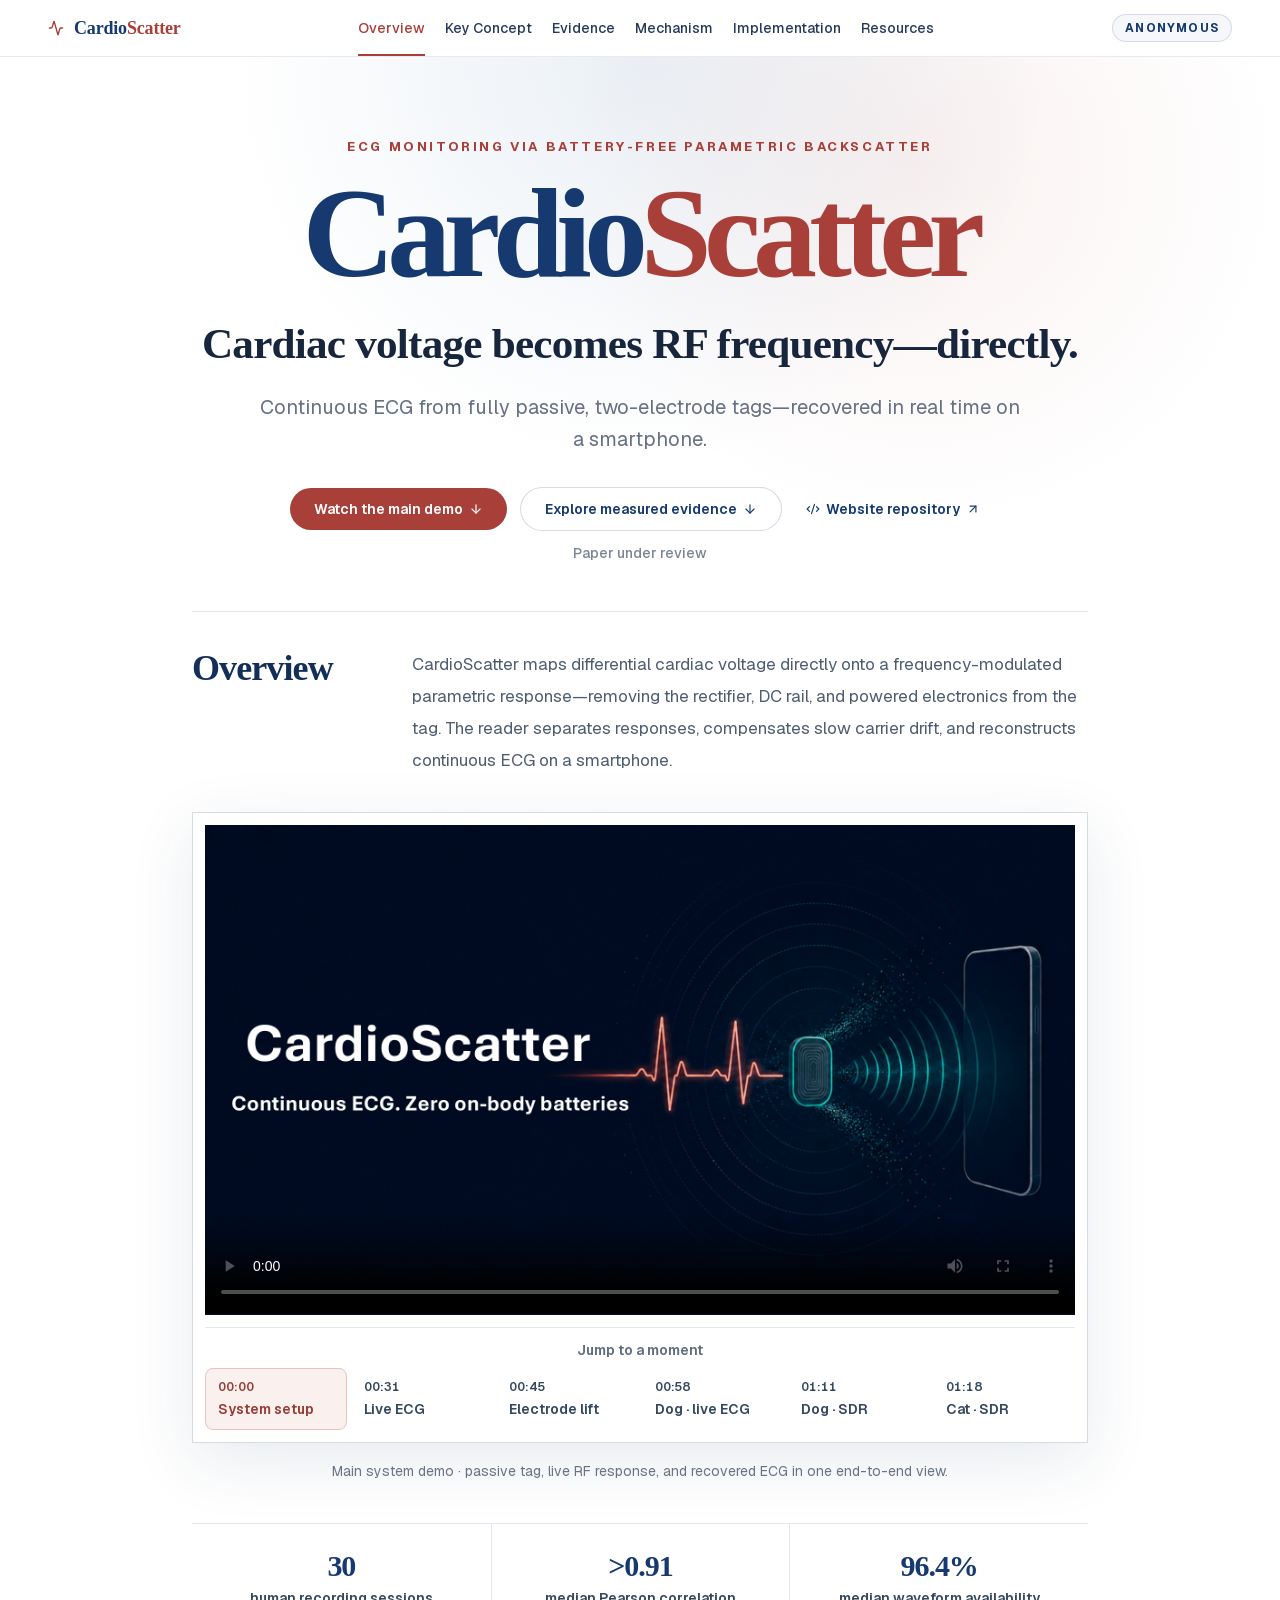
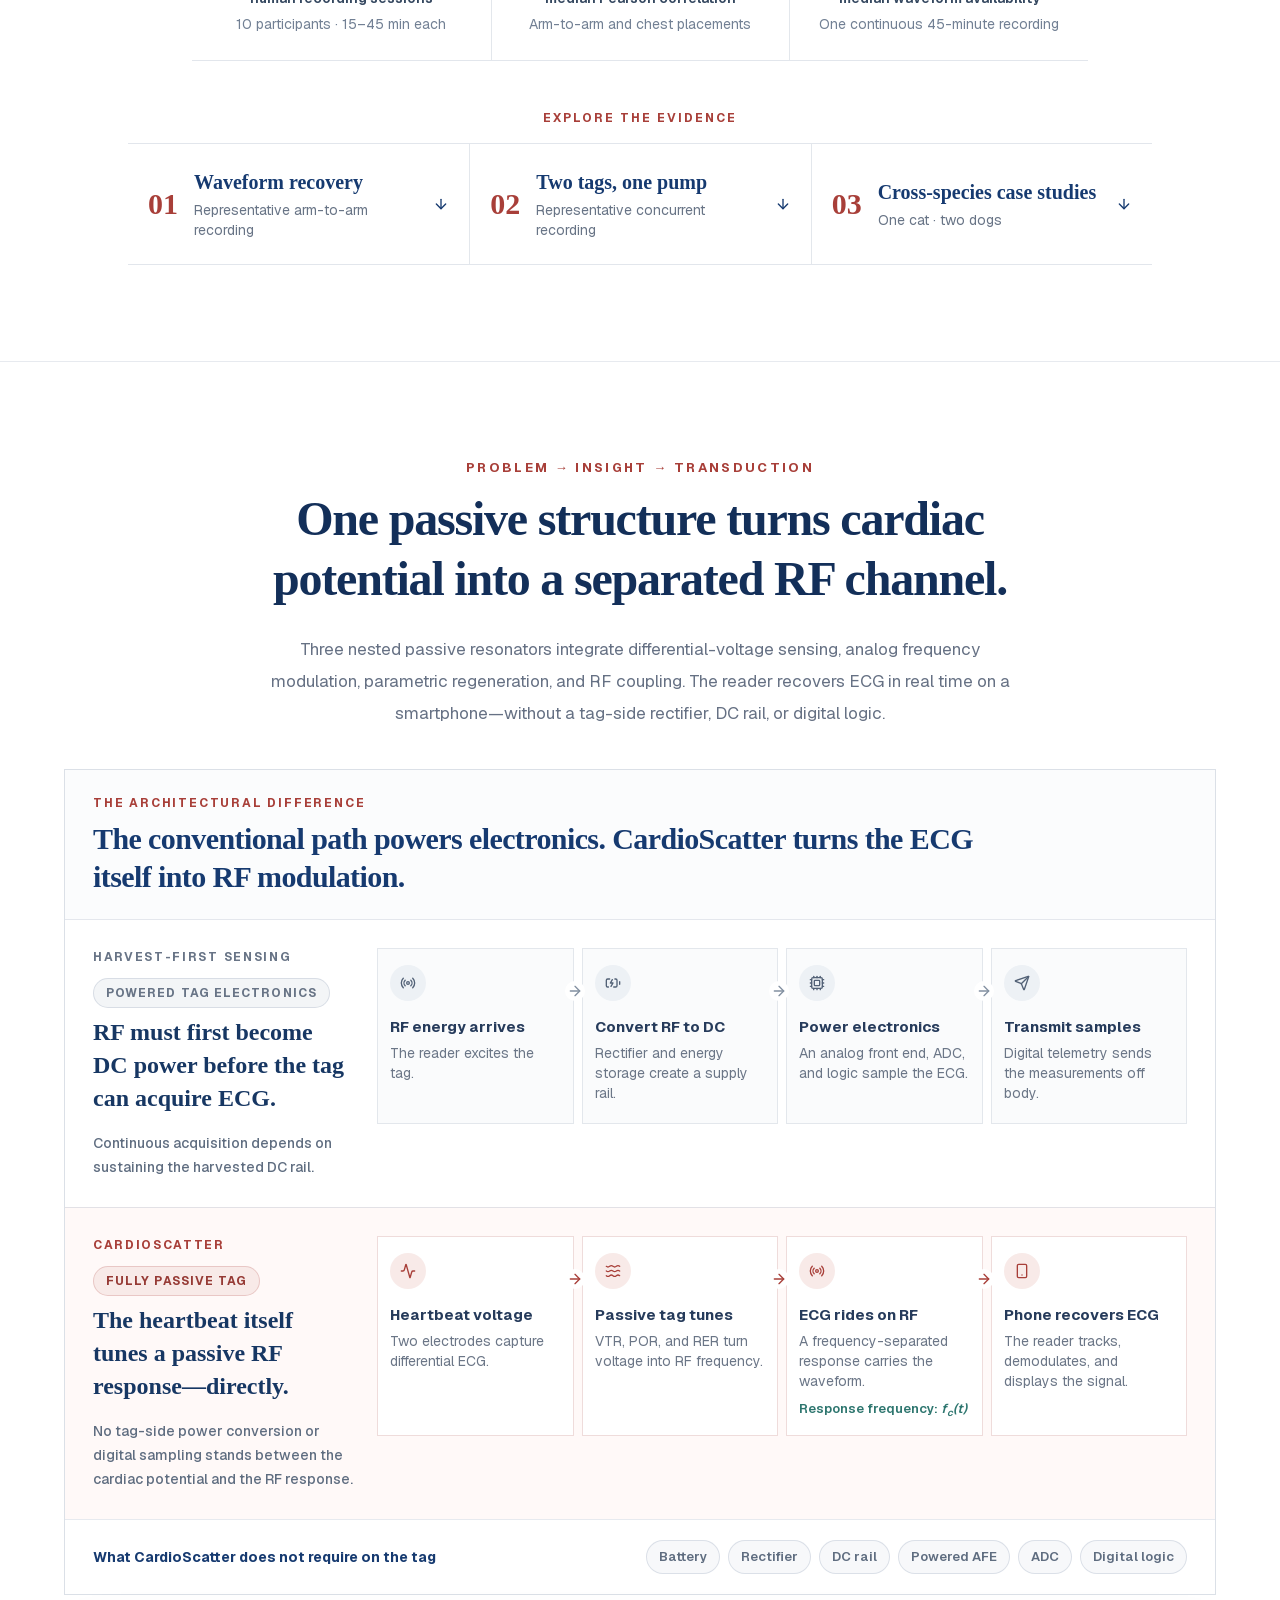
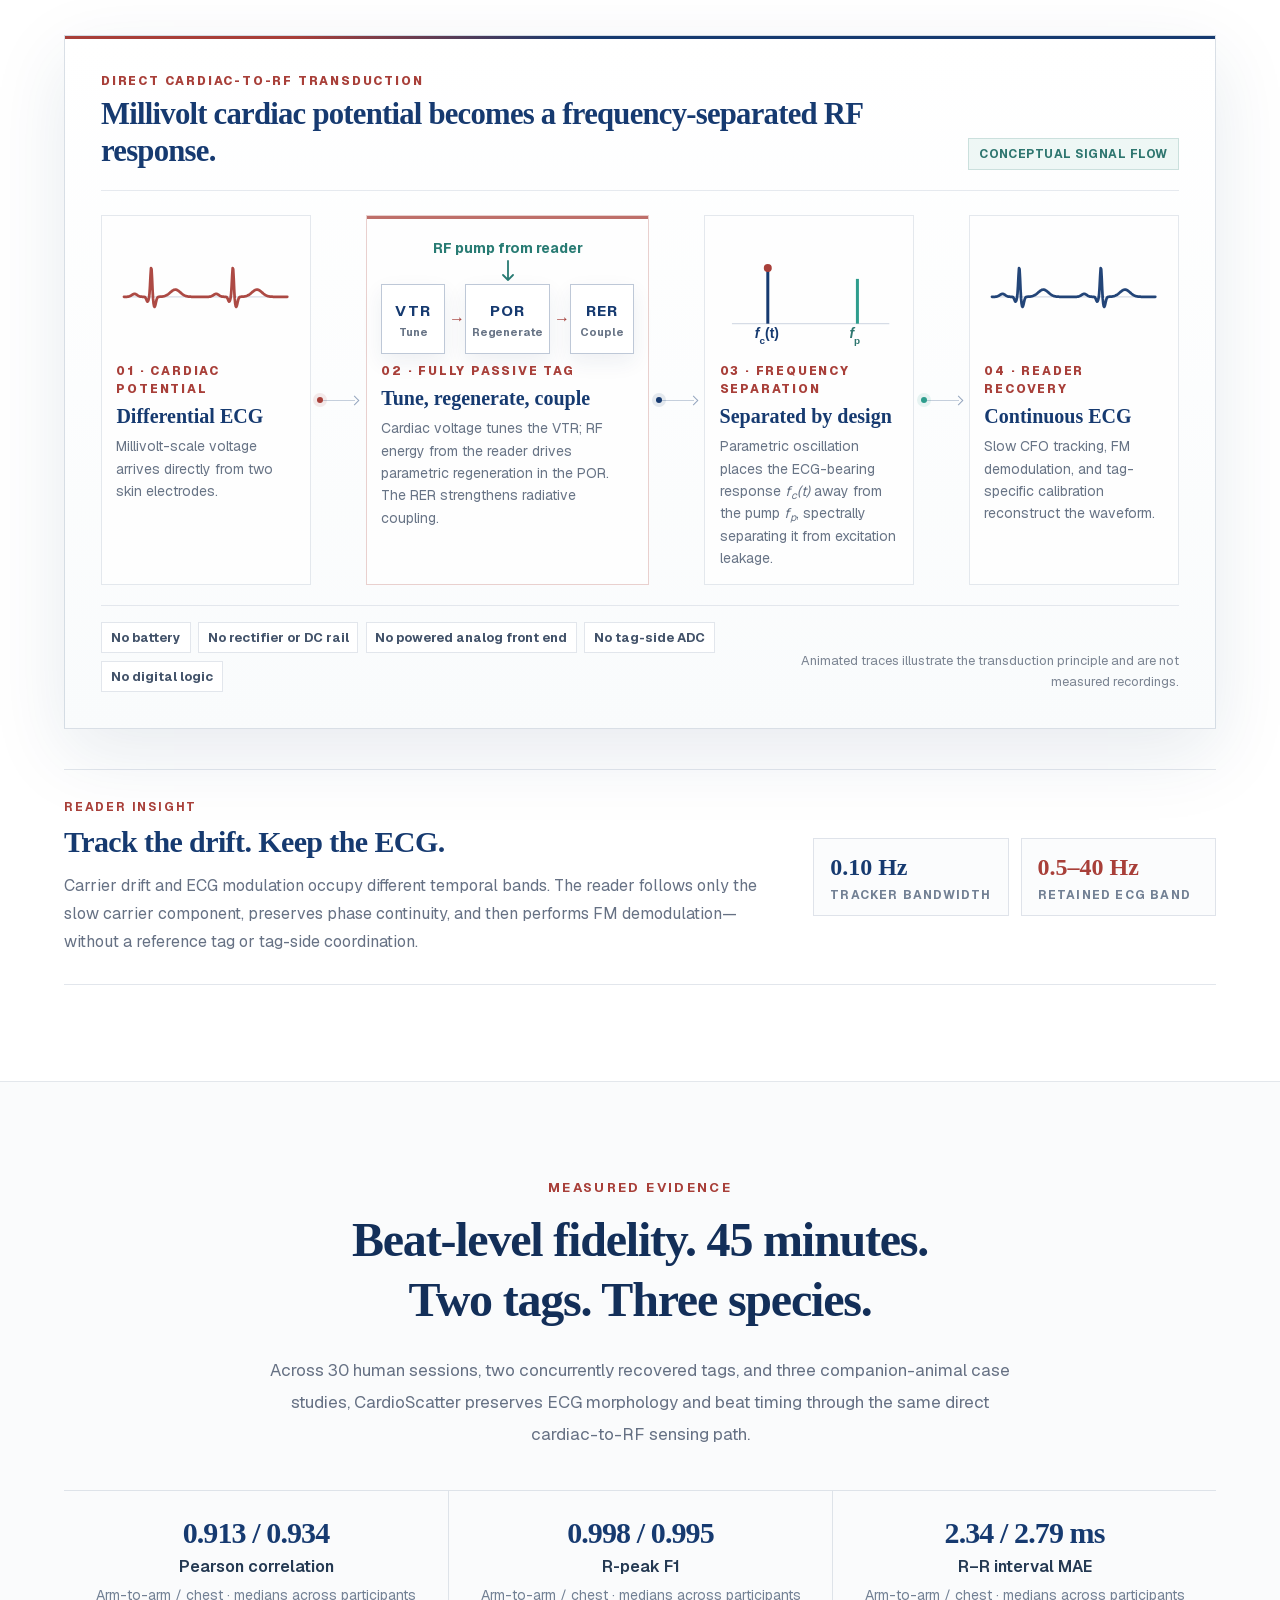
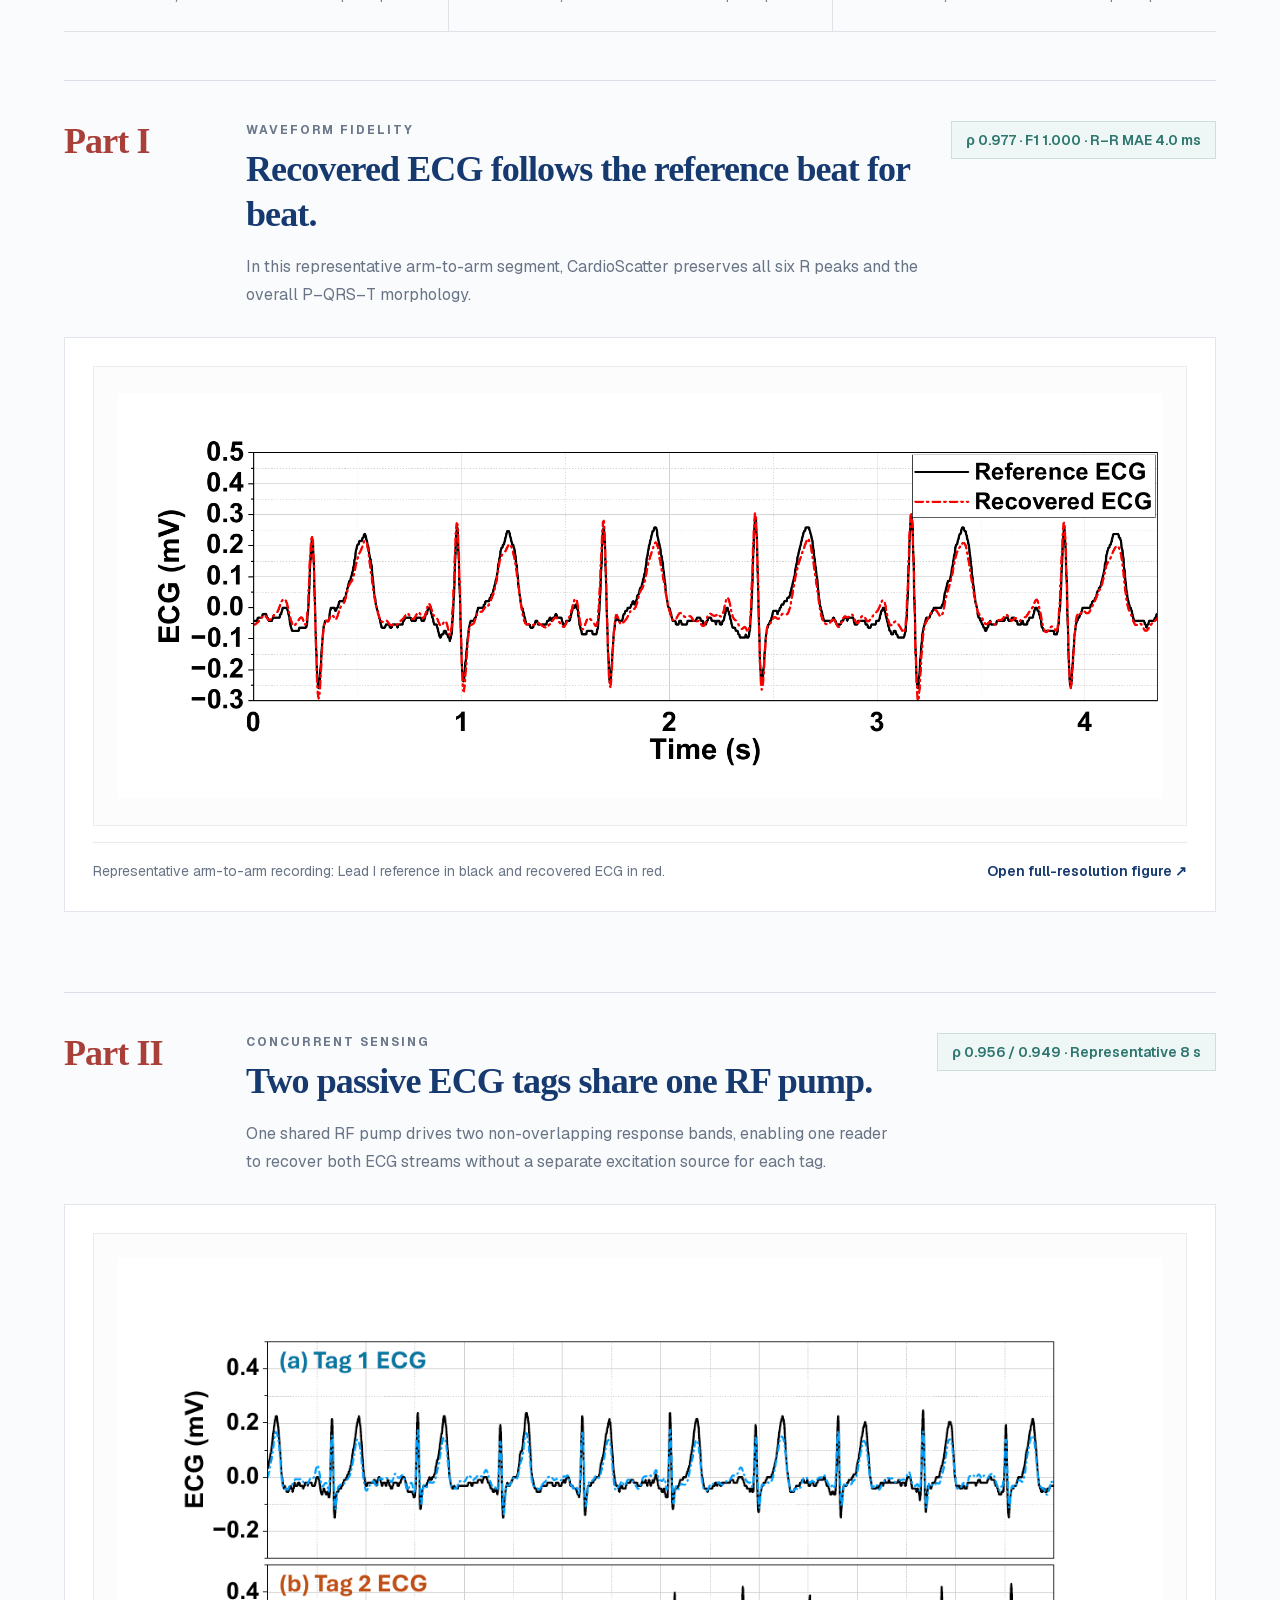
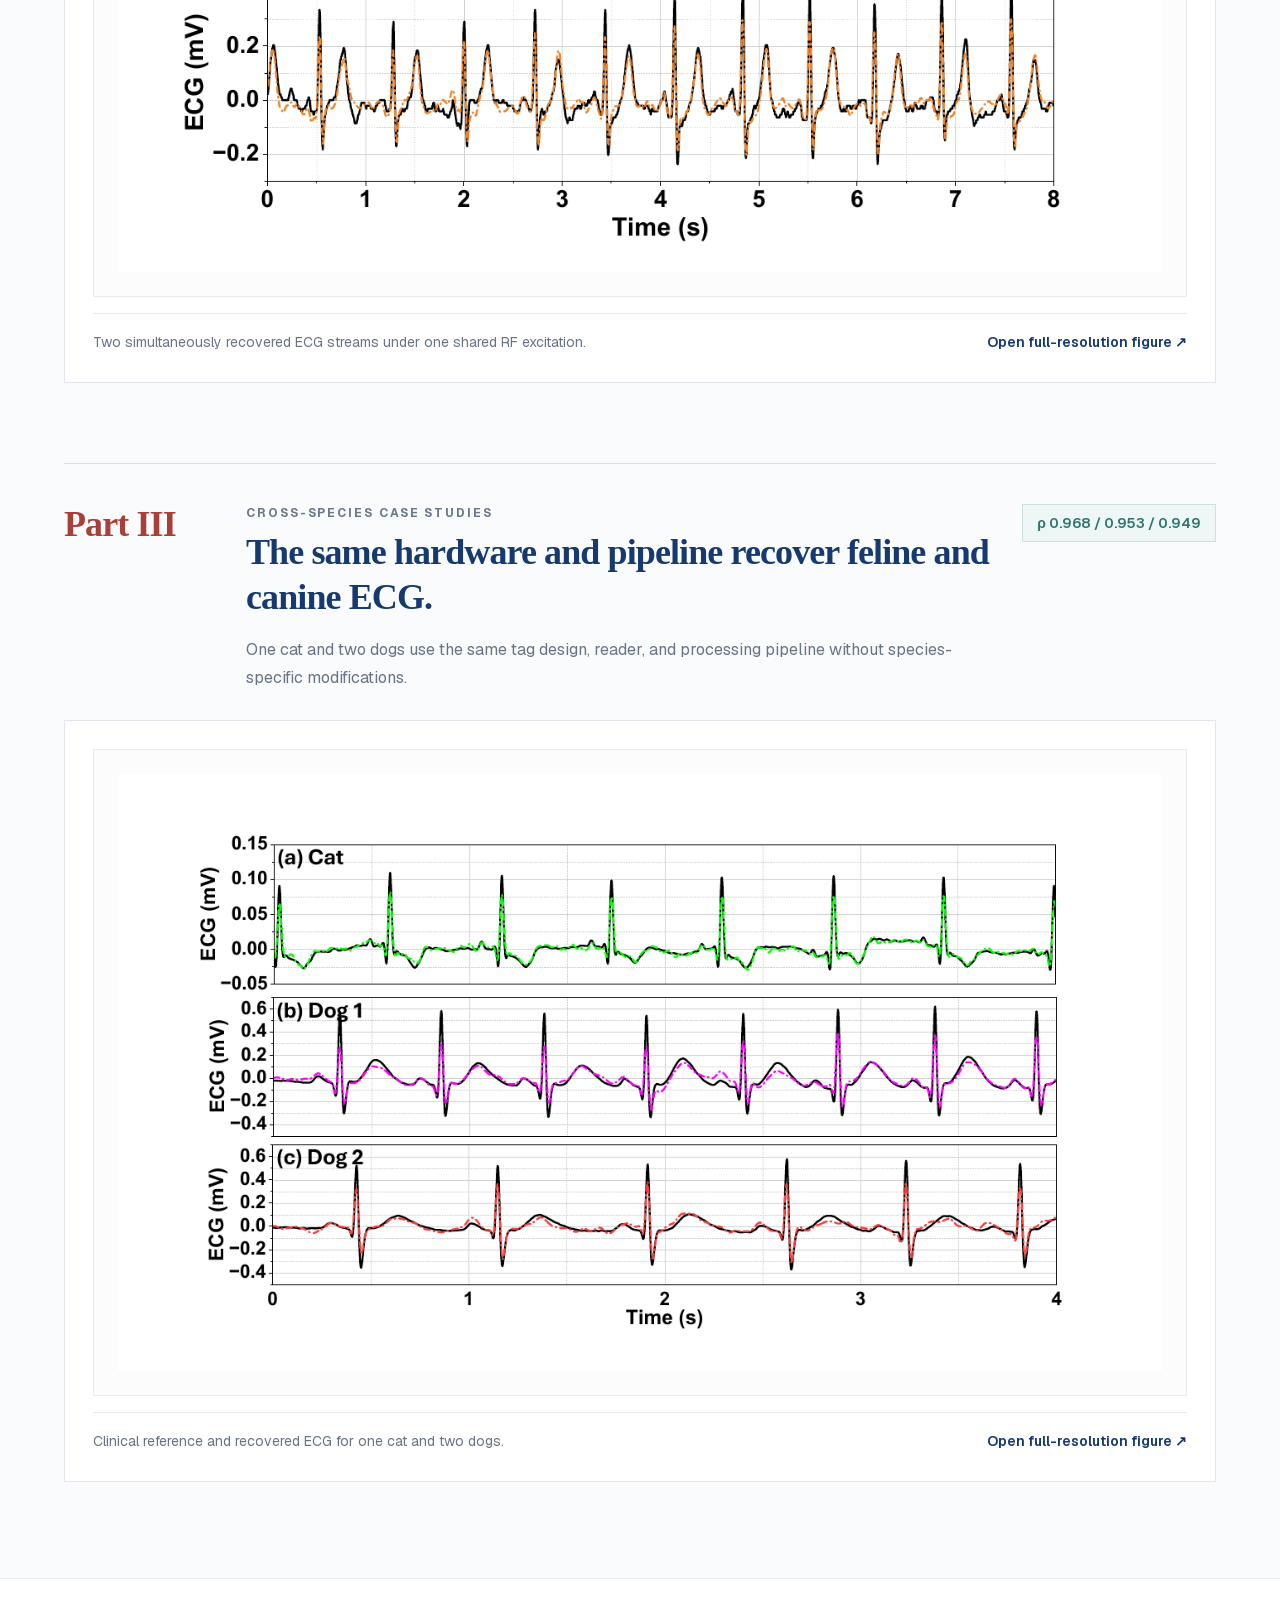
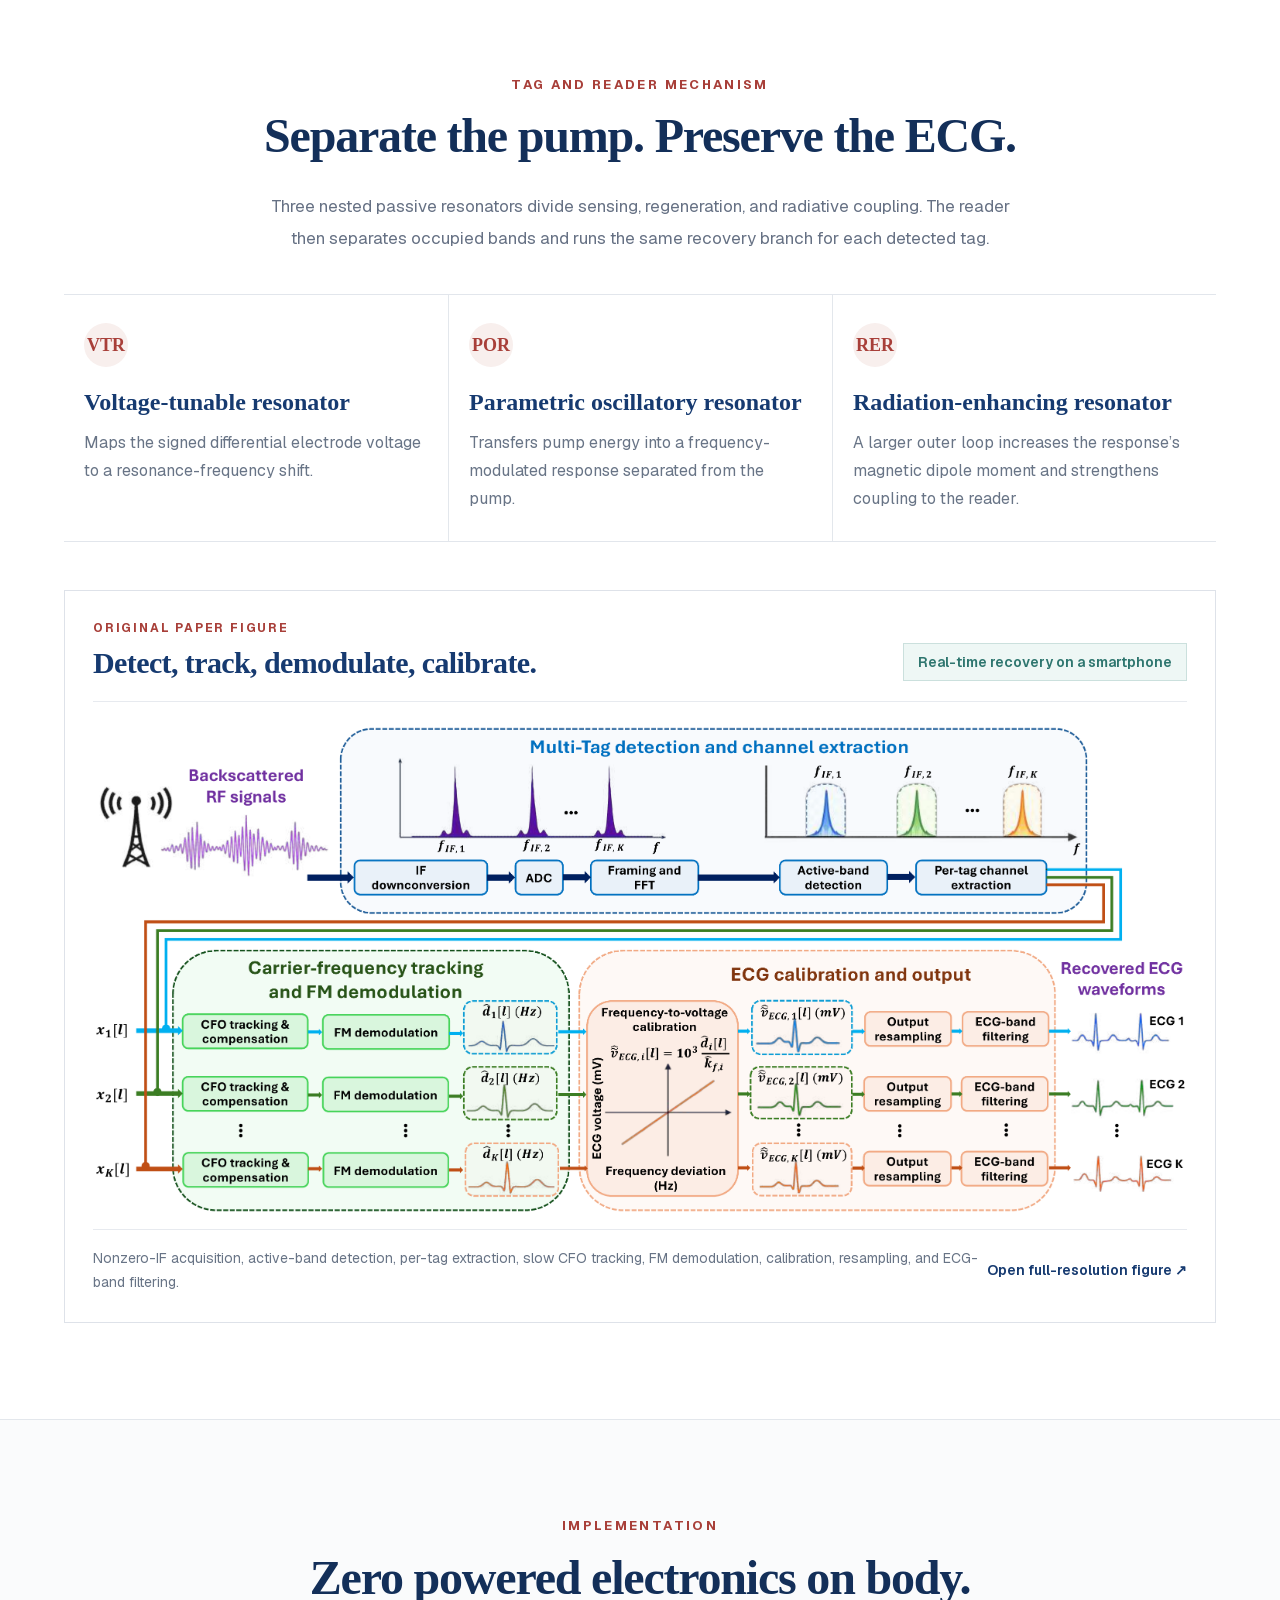
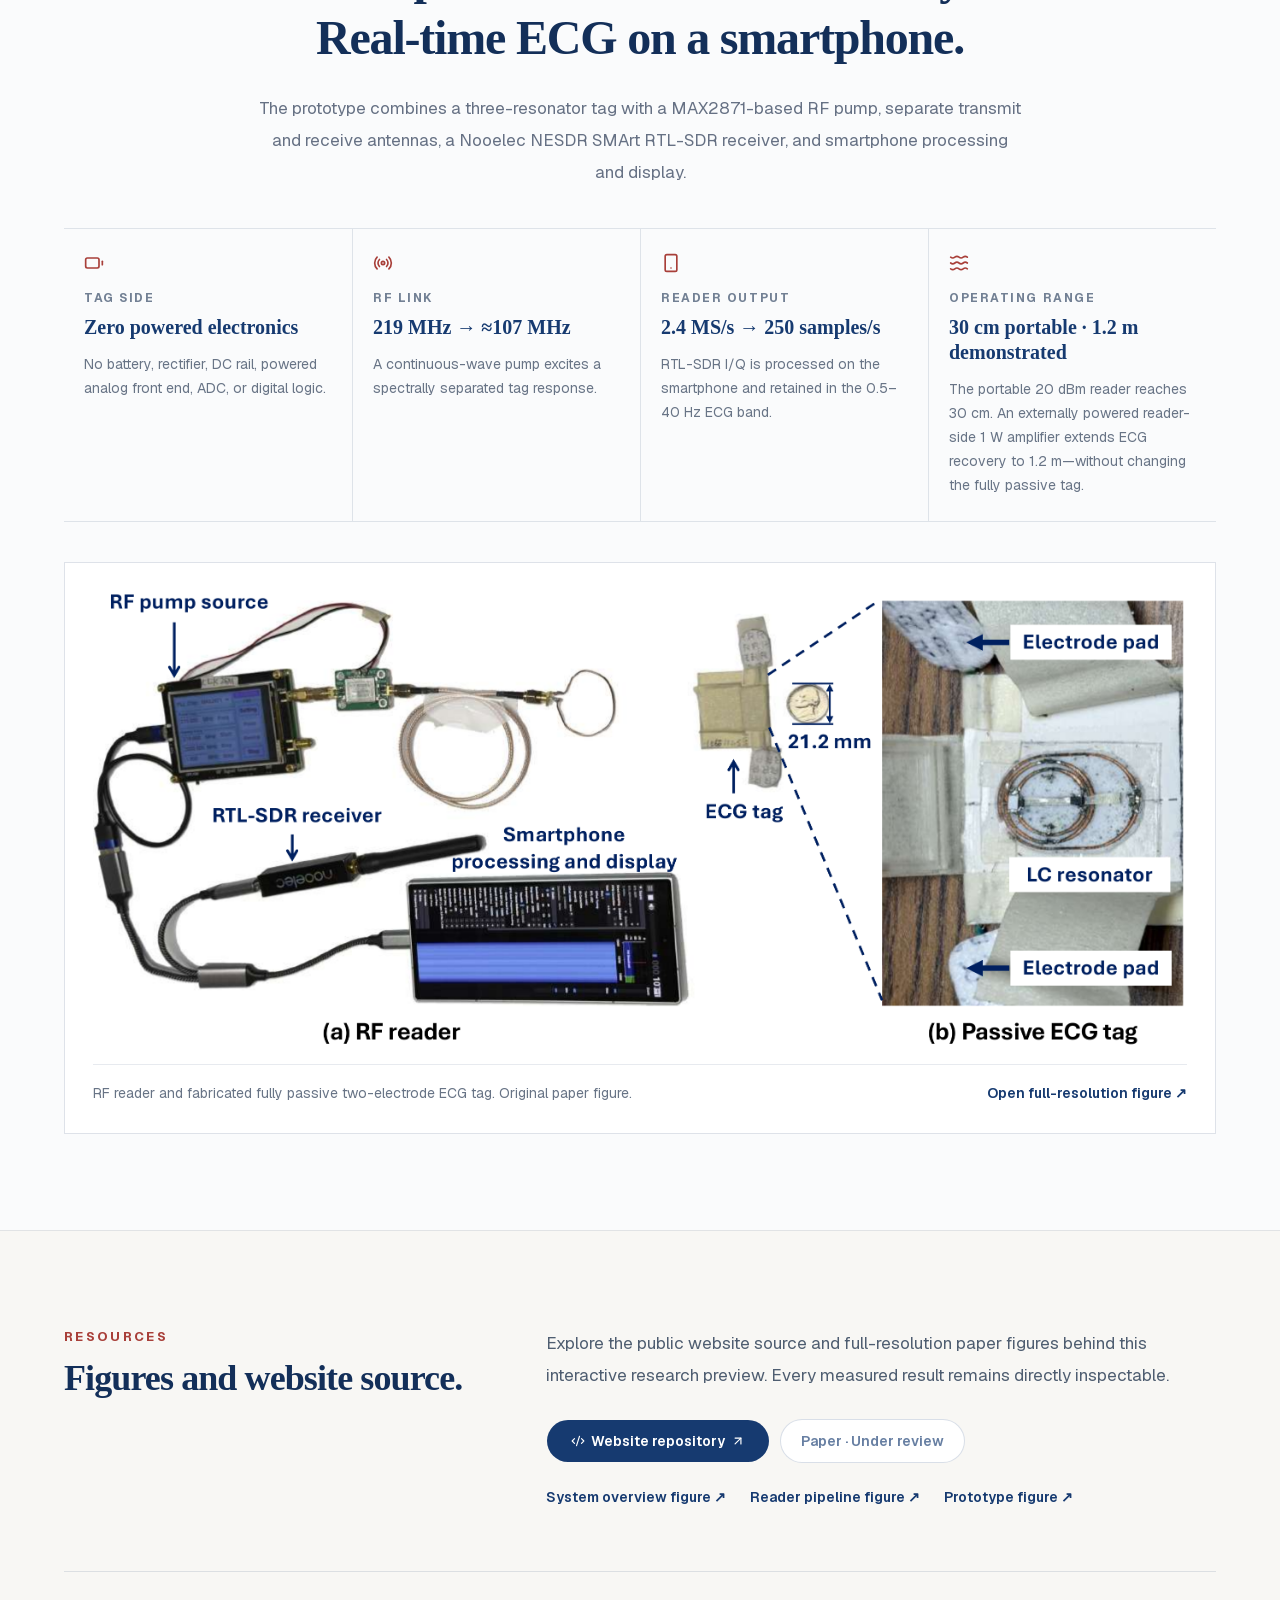
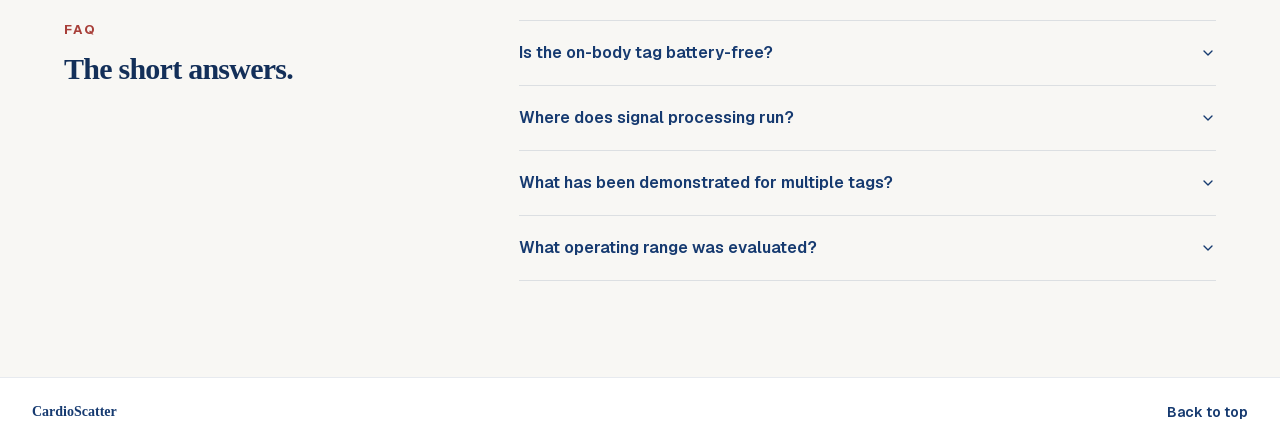
==== index.html @ 57a9aea5 "Publish guided video chapters, hardware labels, and responsive figures" ====
<!DOCTYPE html><html lang="en"><head><meta charSet="utf-8"/><meta name="viewport" content="width=device-width, initial-scale=1"/><link rel="stylesheet" href="/_next/static/css/index.Fcm1jUuG.css" data-rsc-css-href="/_next/static/css/index.Fcm1jUuG.css" data-precedence="vite-rsc/importer-resources"/><link rel="modulepreload" fetchPriority="low" href="/_next/static/chunks/index-BFndVPuG.js"/><script src="/_next/static/chunks/rolldown-runtime-C60lm6uB.js" type="module" async=""></script><script src="/_next/static/chunks/framework-D_rUT4EX.js" type="module" async=""></script><link rel="modulepreload" href="/_next/static/chunks/layout-segment-context-B47HHGy4.js" crossorigin=""/><link rel="modulepreload" href="/_next/static/chunks/reveal-controller-CbLMKgx3.js" crossorigin=""/><link rel="modulepreload" href="/_next/static/chunks/site-header-Bm7N2NRu.js" crossorigin=""/><link rel="modulepreload" href="/_next/static/chunks/Icon-BOYp-35j.js" crossorigin=""/><link rel="modulepreload" href="/_next/static/chunks/video-showcase-wB8n8_p6.js" crossorigin=""/><link rel="modulepreload" href="/_next/static/chunks/ecg-signal-CpsBtuxL.js" crossorigin=""/><link rel="modulepreload" href="/_next/static/chunks/image-D9j0FWKd.js" crossorigin=""/><title>CardioScatter — Battery-Free Continuous ECG</title><meta name="description" content="CardioScatter turns differential cardiac voltage directly into a frequency-separated RF response, enabling continuous ECG from fully passive tags and real-time smartphone recovery."/><meta property="og:title" content="CardioScatter — Battery-Free Continuous ECG"/><meta property="og:description" content="Cardiac voltage becomes a frequency-separated RF response: continuous ECG from a fully passive two-electrode tag, recovered in real time on a smartphone."/><meta property="og:url" content="https://cardioscatter.github.io/"/><meta property="og:site_name" content="CardioScatter"/><meta property="og:type" content="website"/><meta property="og:image" content="https://cardioscatter.github.io/og.png"/><meta property="og:image:width" content="1672"/><meta property="og:image:height" content="941"/><meta property="og:image:alt" content="CardioScatter — Continuous ECG. Zero on-body batteries."/><meta name="twitter:card" content="summary_large_image"/><meta name="twitter:title" content="CardioScatter — Battery-Free Continuous ECG"/><meta name="twitter:description" content="Continuous ECG. Zero on-body batteries."/><meta name="twitter:image" content="https://cardioscatter.github.io/og.png"/><link rel="icon" href="/favicon.svg"/><script>Object.assign(((self[Symbol.for("vinext.navigationRuntime")]??={bootstrap:{routeManifest:null},functions:{}}).bootstrap.rsc??={rsc:[]}),{params:{},nav:{"pathname":"/","searchParams":[]}})</script><link rel="modulepreload" href="/_next/static/chunks/index-BFndVPuG.js" />
<link rel="preload" href="/_next/static/_vinext_fonts/geist-8ac0455e797f/geist-98bbbccb.woff2" as="font" type="font/woff2" crossorigin />
<link rel="preload" href="/_next/static/_vinext_fonts/geist-mono-00e989178794/geist-mono-013b2f2f.woff2" as="font" type="font/woff2" crossorigin />
<style data-vinext-fonts>/* cyrillic-ext */
@font-face {
  font-family: 'Geist';
  font-style: normal;
  font-weight: 100 900;
  font-display: swap;
  src: url(/_next/static/_vinext_fonts/geist-8ac0455e797f/geist-ff2310f5.woff2) format('woff2');
  unicode-range: U+0460-052F, U+1C80-1C8A, U+20B4, U+2DE0-2DFF, U+A640-A69F, U+FE2E-FE2F;
}
/* cyrillic */
@font-face {
  font-family: 'Geist';
  font-style: normal;
  font-weight: 100 900;
  font-display: swap;
  src: url(/_next/static/_vinext_fonts/geist-8ac0455e797f/geist-875ccdd4.woff2) format('woff2');
  unicode-range: U+0301, U+0400-045F, U+0490-0491, U+04B0-04B1, U+2116;
}
/* vietnamese */
@font-face {
  font-family: 'Geist';
  font-style: normal;
  font-weight: 100 900;
  font-display: swap;
  src: url(/_next/static/_vinext_fonts/geist-8ac0455e797f/geist-52306abf.woff2) format('woff2');
  unicode-range: U+0102-0103, U+0110-0111, U+0128-0129, U+0168-0169, U+01A0-01A1, U+01AF-01B0, U+0300-0301, U+0303-0304, U+0308-0309, U+0323, U+0329, U+1EA0-1EF9, U+20AB;
}
/* latin-ext */
@font-face {
  font-family: 'Geist';
  font-style: normal;
  font-weight: 100 900;
  font-display: swap;
  src: url(/_next/static/_vinext_fonts/geist-8ac0455e797f/geist-001175b1.woff2) format('woff2');
  unicode-range: U+0100-02BA, U+02BD-02C5, U+02C7-02CC, U+02CE-02D7, U+02DD-02FF, U+0304, U+0308, U+0329, U+1D00-1DBF, U+1E00-1E9F, U+1EF2-1EFF, U+2020, U+20A0-20AB, U+20AD-20C0, U+2113, U+2C60-2C7F, U+A720-A7FF;
}
/* latin */
@font-face {
  font-family: 'Geist';
  font-style: normal;
  font-weight: 100 900;
  font-display: swap;
  src: url(/_next/static/_vinext_fonts/geist-8ac0455e797f/geist-98bbbccb.woff2) format('woff2');
  unicode-range: U+0000-00FF, U+0131, U+0152-0153, U+02BB-02BC, U+02C6, U+02DA, U+02DC, U+0304, U+0308, U+0329, U+2000-206F, U+20AC, U+2122, U+2191, U+2193, U+2212, U+2215, U+FEFF, U+FFFD;
}

@font-face {
  font-family: 'Geist Fallback';
  src: local("Arial");
  ascent-override: 95.94%;
  descent-override: 28.16%;
  line-gap-override: 0.00%;
  size-adjust: 104.76%;
}

.__font_geist_19ysh9d { font-family: 'Geist', 'Geist Fallback'; font-style: normal; }

.__variable_geist_19ysh9d { --font-geist-sans: 'Geist', 'Geist Fallback'; }

/* cyrillic-ext */
@font-face {
  font-family: 'Geist Mono';
  font-style: normal;
  font-weight: 100 900;
  font-display: swap;
  src: url(/_next/static/_vinext_fonts/geist-mono-00e989178794/geist-mono-f6b33328.woff2) format('woff2');
  unicode-range: U+0460-052F, U+1C80-1C8A, U+20B4, U+2DE0-2DFF, U+A640-A69F, U+FE2E-FE2F;
}
/* cyrillic */
@font-face {
  font-family: 'Geist Mono';
  font-style: normal;
  font-weight: 100 900;
  font-display: swap;
  src: url(/_next/static/_vinext_fonts/geist-mono-00e989178794/geist-mono-44e03052.woff2) format('woff2');
  unicode-range: U+0301, U+0400-045F, U+0490-0491, U+04B0-04B1, U+2116;
}
/* symbols2 */
@font-face {
  font-family: 'Geist Mono';
  font-style: normal;
  font-weight: 100 900;
  font-display: swap;
  src: url(/_next/static/_vinext_fonts/geist-mono-00e989178794/geist-mono-0638449e.woff2) format('woff2');
  unicode-range: U+2000-2001, U+2004-2008, U+200A, U+23B8-23BD, U+2500-259F;
}
/* vietnamese */
@font-face {
  font-family: 'Geist Mono';
  font-style: normal;
  font-weight: 100 900;
  font-display: swap;
  src: url(/_next/static/_vinext_fonts/geist-mono-00e989178794/geist-mono-971fb274.woff2) format('woff2');
  unicode-range: U+0102-0103, U+0110-0111, U+0128-0129, U+0168-0169, U+01A0-01A1, U+01AF-01B0, U+0300-0301, U+0303-0304, U+0308-0309, U+0323, U+0329, U+1EA0-1EF9, U+20AB;
}
/* latin-ext */
@font-face {
  font-family: 'Geist Mono';
  font-style: normal;
  font-weight: 100 900;
  font-display: swap;
  src: url(/_next/static/_vinext_fonts/geist-mono-00e989178794/geist-mono-44745446.woff2) format('woff2');
  unicode-range: U+0100-02BA, U+02BD-02C5, U+02C7-02CC, U+02CE-02D7, U+02DD-02FF, U+0304, U+0308, U+0329, U+1D00-1DBF, U+1E00-1E9F, U+1EF2-1EFF, U+2020, U+20A0-20AB, U+20AD-20C0, U+2113, U+2C60-2C7F, U+A720-A7FF;
}
/* latin */
@font-face {
  font-family: 'Geist Mono';
  font-style: normal;
  font-weight: 100 900;
  font-display: swap;
  src: url(/_next/static/_vinext_fonts/geist-mono-00e989178794/geist-mono-013b2f2f.woff2) format('woff2');
  unicode-range: U+0000-00FF, U+0131, U+0152-0153, U+02BB-02BC, U+02C6, U+02DA, U+02DC, U+0304, U+0308, U+0329, U+2000-206F, U+20AC, U+2122, U+2191, U+2193, U+2212, U+2215, U+FEFF, U+FFFD;
}

@font-face {
  font-family: 'Geist Mono Fallback';
  src: local("Arial");
  ascent-override: 74.67%;
  descent-override: 21.92%;
  line-gap-override: 0.00%;
  size-adjust: 134.59%;
}

.__font_geist_mono_1001rt9 { font-family: 'Geist Mono', 'Geist Mono Fallback'; font-style: normal; }

.__variable_geist_mono_1001rt9 { --font-geist-mono: 'Geist Mono', 'Geist Mono Fallback'; }
</style>
</head><body class="__variable_geist_19ysh9d __variable_geist_mono_1001rt9 antialiased"><a href="#main-content" class="fixed left-4 top-3 z-[80] -translate-y-20 rounded-md bg-[#163a70] px-4 py-2 text-sm font-semibold text-white transition-transform focus:translate-y-0">Skip to content</a><header class="sticky top-0 z-50 border-b border-[#173763]/10 bg-white/94 backdrop-blur"><div class="mx-auto flex h-14 max-w-7xl items-center justify-between gap-4 px-5 sm:px-8 lg:px-12"><a href="#overview" class="flex shrink-0 items-center gap-2.5" aria-label="CardioScatter home"><svg xmlns="http://www.w3.org/2000/svg" width="24" height="24" viewBox="0 0 24 24" fill="none" stroke="currentColor" stroke-width="2" stroke-linecap="round" stroke-linejoin="round" class="lucide lucide-activity size-4 text-[#a83f39]" aria-hidden="true"><path d="M22 12h-2.48a2 2 0 0 0-1.93 1.46l-2.35 8.36a.25.25 0 0 1-.48 0L9.24 2.18a.25.25 0 0 0-.48 0l-2.35 8.36A2 2 0 0 1 4.49 12H2"></path></svg><span class="font-serif text-lg font-bold tracking-[-0.01em]"><span class="text-[#163a70]">Cardio</span><span class="text-[#a83f39]">Scatter</span></span></a><nav class="hidden h-full items-center gap-5 whitespace-nowrap text-sm font-medium text-[#263b5b] lg:flex" aria-label="Primary navigation"><a href="#overview" aria-current="location" class="relative flex h-full items-center transition-colors hover:text-[#a83f39] text-[#a83f39]">Overview<span class="absolute inset-x-0 bottom-0 h-0.5 origin-left bg-[#a83f39] transition-transform duration-300 scale-x-100" aria-hidden="true"></span></a><a href="#concept" class="relative flex h-full items-center transition-colors hover:text-[#a83f39]">Key Concept<span class="absolute inset-x-0 bottom-0 h-0.5 origin-left bg-[#a83f39] transition-transform duration-300 scale-x-0" aria-hidden="true"></span></a><a href="#evaluation" class="relative flex h-full items-center transition-colors hover:text-[#a83f39]">Evidence<span class="absolute inset-x-0 bottom-0 h-0.5 origin-left bg-[#a83f39] transition-transform duration-300 scale-x-0" aria-hidden="true"></span></a><a href="#mechanism" class="relative flex h-full items-center transition-colors hover:text-[#a83f39]">Mechanism<span class="absolute inset-x-0 bottom-0 h-0.5 origin-left bg-[#a83f39] transition-transform duration-300 scale-x-0" aria-hidden="true"></span></a><a href="#prototype" class="relative flex h-full items-center transition-colors hover:text-[#a83f39]">Implementation<span class="absolute inset-x-0 bottom-0 h-0.5 origin-left bg-[#a83f39] transition-transform duration-300 scale-x-0" aria-hidden="true"></span></a><a href="#resources" class="relative flex h-full items-center transition-colors hover:text-[#a83f39]">Resources<span class="absolute inset-x-0 bottom-0 h-0.5 origin-left bg-[#a83f39] transition-transform duration-300 scale-x-0" aria-hidden="true"></span></a></nav><div class="flex shrink-0 items-center gap-2"><span class="hidden rounded-full border border-[#163a70]/15 bg-[#f5f7fa] px-3 py-1 text-[12px] font-bold uppercase tracking-[0.1em] text-[#163a70] sm:inline-flex">Anonymous</span><button type="button" class="grid size-9 place-items-center rounded-full border border-[#163a70]/14 text-[#163a70] lg:hidden" aria-label="Open navigation menu" aria-expanded="false" aria-controls="mobile-navigation"><svg xmlns="http://www.w3.org/2000/svg" width="24" height="24" viewBox="0 0 24 24" fill="none" stroke="currentColor" stroke-width="2" stroke-linecap="round" stroke-linejoin="round" class="lucide lucide-menu size-4" aria-hidden="true"><path d="M4 5h16"></path><path d="M4 12h16"></path><path d="M4 19h16"></path></svg></button></div></div><nav id="mobile-navigation" aria-label="Mobile navigation" class="border-t border-[#173763]/10 bg-white px-5 py-3 shadow-[0_18px_40px_rgba(22,55,99,.10)] lg:hidden hidden"><div class="mx-auto grid max-w-7xl grid-cols-2 gap-1"><a href="#overview" aria-current="location" class="rounded-md px-3 py-3 text-sm font-semibold transition-colors hover:bg-[#f5f7fa] hover:text-[#a83f39] bg-[#f8efed] text-[#a83f39]">Overview</a><a href="#concept" class="rounded-md px-3 py-3 text-sm font-semibold text-[#43536a] transition-colors hover:bg-[#f5f7fa] hover:text-[#a83f39]">Key Concept</a><a href="#evaluation" class="rounded-md px-3 py-3 text-sm font-semibold text-[#43536a] transition-colors hover:bg-[#f5f7fa] hover:text-[#a83f39]">Evidence</a><a href="#mechanism" class="rounded-md px-3 py-3 text-sm font-semibold text-[#43536a] transition-colors hover:bg-[#f5f7fa] hover:text-[#a83f39]">Mechanism</a><a href="#prototype" class="rounded-md px-3 py-3 text-sm font-semibold text-[#43536a] transition-colors hover:bg-[#f5f7fa] hover:text-[#a83f39]">Implementation</a><a href="#resources" class="rounded-md px-3 py-3 text-sm font-semibold text-[#43536a] transition-colors hover:bg-[#f5f7fa] hover:text-[#a83f39]">Resources</a></div></nav></header><main id="main-content" class="min-h-screen bg-white text-[#1d2a3b]"><section id="overview" class="relative isolate overflow-hidden px-5 pb-20 pt-14 sm:px-8 lg:pb-24 lg:pt-20"><div class="absolute inset-x-0 top-0 -z-10 h-[620px] bg-[radial-gradient(circle_at_50%_0%,rgba(26,90,153,.09),transparent_46%),radial-gradient(circle_at_72%_18%,rgba(190,76,68,.08),transparent_34%)]"></div><div class="mx-auto max-w-6xl text-center"><p class="text-[13px] font-bold uppercase tracking-[0.2em] text-[#a83f39]">ECG monitoring via battery-free parametric backscatter</p><h1 class="mt-6 font-serif text-[clamp(2.65rem,13.5vw,8.5rem)] font-semibold leading-[0.82] tracking-[-0.06em] sm:text-[clamp(4.1rem,10vw,8.5rem)]"><span class="text-[#163a70]">Cardio</span><span class="text-[#a83f39]">Scatter</span></h1><p class="mx-auto mt-8 max-w-4xl text-balance font-serif text-2xl font-semibold leading-tight tracking-[-0.018em] text-[#17263d] sm:text-4xl lg:text-[2.7rem]">Cardiac voltage becomes RF frequency—directly.</p><p class="mx-auto mt-5 max-w-3xl text-pretty text-base leading-7 text-[#667184] sm:text-xl sm:leading-8">Continuous ECG from fully passive, two-electrode tags—recovered in real time on a smartphone.</p><div class="mt-8 flex flex-col items-center justify-center gap-3 sm:flex-row sm:flex-wrap"><a href="#demo-video" class="group/button inline-flex shrink-0 items-center justify-center border border-transparent bg-clip-padding whitespace-nowrap transition-all outline-none select-none focus-visible:border-ring focus-visible:ring-3 focus-visible:ring-ring/50 active:not-aria-[haspopup]:translate-y-px disabled:pointer-events-none disabled:opacity-50 aria-invalid:border-destructive aria-invalid:ring-3 aria-invalid:ring-destructive/20 dark:aria-invalid:border-destructive/50 dark:aria-invalid:ring-destructive/40 [&amp;_svg]:pointer-events-none [&amp;_svg]:shrink-0 [&amp;_svg:not([class*=&#x27;size-&#x27;])]:size-4 gap-1.5 has-data-[icon=inline-end]:pr-2 has-data-[icon=inline-start]:pl-2 h-11 w-full rounded-full bg-[#a83f39] px-6 text-sm font-semibold text-white shadow-none hover:bg-[#8f332f] sm:w-auto">Watch the main demo<svg xmlns="http://www.w3.org/2000/svg" width="24" height="24" viewBox="0 0 24 24" fill="none" stroke="currentColor" stroke-width="2" stroke-linecap="round" stroke-linejoin="round" class="lucide lucide-arrow-down size-3.5" aria-hidden="true"><path d="M12 5v14"></path><path d="m19 12-7 7-7-7"></path></svg></a><a href="#evaluation" class="group/button inline-flex shrink-0 items-center justify-center border bg-clip-padding whitespace-nowrap transition-all outline-none select-none focus-visible:border-ring focus-visible:ring-3 focus-visible:ring-ring/50 active:not-aria-[haspopup]:translate-y-px disabled:pointer-events-none disabled:opacity-50 aria-invalid:border-destructive aria-invalid:ring-3 aria-invalid:ring-destructive/20 dark:aria-invalid:border-destructive/50 dark:aria-invalid:ring-destructive/40 [&amp;_svg]:pointer-events-none [&amp;_svg]:shrink-0 [&amp;_svg:not([class*=&#x27;size-&#x27;])]:size-4 hover:text-foreground aria-expanded:bg-muted aria-expanded:text-foreground dark:border-input dark:bg-input/30 dark:hover:bg-input/50 gap-1.5 has-data-[icon=inline-end]:pr-2 has-data-[icon=inline-start]:pl-2 h-11 w-full rounded-full border-[#163a70]/18 bg-white px-6 text-sm font-semibold text-[#163a70] shadow-none hover:bg-[#f4f7fa] sm:w-auto">Explore measured evidence<svg xmlns="http://www.w3.org/2000/svg" width="24" height="24" viewBox="0 0 24 24" fill="none" stroke="currentColor" stroke-width="2" stroke-linecap="round" stroke-linejoin="round" class="lucide lucide-arrow-down size-3.5" aria-hidden="true"><path d="M12 5v14"></path><path d="m19 12-7 7-7-7"></path></svg></a><a href="https://github.com/CardioScatter/CardioScatter.github.io" target="_blank" rel="noreferrer" class="inline-flex items-center gap-1.5 px-3 py-2 text-sm font-semibold text-[#163a70] transition-colors hover:text-[#a83f39]"><svg xmlns="http://www.w3.org/2000/svg" width="24" height="24" viewBox="0 0 24 24" fill="none" stroke="currentColor" stroke-width="2" stroke-linecap="round" stroke-linejoin="round" class="lucide lucide-code-xml size-3.5" aria-hidden="true"><path d="m18 16 4-4-4-4"></path><path d="m6 8-4 4 4 4"></path><path d="m14.5 4-5 16"></path></svg>Website repository<svg xmlns="http://www.w3.org/2000/svg" width="24" height="24" viewBox="0 0 24 24" fill="none" stroke="currentColor" stroke-width="2" stroke-linecap="round" stroke-linejoin="round" class="lucide lucide-arrow-up-right size-3.5" aria-hidden="true"><path d="M7 7h10v10"></path><path d="M7 17 17 7"></path></svg></a></div><p class="mt-3 text-sm font-medium text-[#7a8492]">Paper under review</p><div class="mx-auto mt-12 grid max-w-4xl gap-5 border-t border-[#173763]/12 pt-9 text-left sm:grid-cols-[180px_1fr] sm:gap-10" data-reveal="true"><h2 class="font-serif text-3xl font-semibold tracking-[-0.025em] text-[#132f59] sm:text-4xl">Overview</h2><p class="text-[17px] leading-8 text-[#4e5d70]">CardioScatter maps differential cardiac voltage directly onto a frequency-modulated parametric response—removing the rectifier, DC rail, and powered electronics from the tag. The reader separates responses, compensates slow carrier drift, and reconstructs continuous ECG on a smartphone.</p></div><div id="demo-video" class="mx-auto mt-9 max-w-4xl" data-reveal="true"><div class="overflow-hidden border border-[#173763]/18 bg-white p-2 shadow-[0_18px_60px_rgba(22,55,99,.10)] sm:p-3"><video id="main-demo-video" class="block aspect-video w-full bg-[#061126] object-contain" controls="" playsInline="" preload="metadata" poster="/cardioscatter-demo-poster.png" aria-label="CardioScatter system demo with English narration and subtitles"><source src="/cardioscatter-demo.mp4?v=guided-demo-20260903" type="video/mp4"/>Your browser does not support embedded video.<!-- --> <a href="/cardioscatter-demo.mp4?v=guided-demo-20260903">Download the demo video.</a></video><nav aria-label="Video chapters" class="mt-2 border-t border-[#173763]/12 pt-3 sm:mt-3"><p class="px-2 pb-2 text-sm font-semibold text-[#5f6d80]">Jump to a moment</p><div class="grid grid-cols-2 gap-1 sm:grid-cols-3 lg:grid-cols-6"><button type="button" aria-controls="main-demo-video" aria-current="step" aria-label="Play System setup from 00:00" class="min-w-0 rounded-sm border px-3 py-2.5 text-left transition-colors focus-visible:outline-2 focus-visible:outline-offset-2 focus-visible:outline-[#163a70] border-[#a83f39]/25 bg-[#faf1ef] text-[#973c36]"><span class="block text-xs font-semibold tabular-nums">00:00</span><span class="mt-1 block text-sm font-semibold leading-5">System setup</span></button><button type="button" aria-controls="main-demo-video" aria-label="Play Live ECG from 00:31" class="min-w-0 rounded-sm border px-3 py-2.5 text-left transition-colors focus-visible:outline-2 focus-visible:outline-offset-2 focus-visible:outline-[#163a70] border-transparent text-[#354860] hover:border-[#173763]/12 hover:bg-[#f5f7fa]"><span class="block text-xs font-semibold tabular-nums">00:31</span><span class="mt-1 block text-sm font-semibold leading-5">Live ECG</span></button><button type="button" aria-controls="main-demo-video" aria-label="Play Electrode lift from 00:45" class="min-w-0 rounded-sm border px-3 py-2.5 text-left transition-colors focus-visible:outline-2 focus-visible:outline-offset-2 focus-visible:outline-[#163a70] border-transparent text-[#354860] hover:border-[#173763]/12 hover:bg-[#f5f7fa]"><span class="block text-xs font-semibold tabular-nums">00:45</span><span class="mt-1 block text-sm font-semibold leading-5">Electrode lift</span></button><button type="button" aria-controls="main-demo-video" aria-label="Play Dog · live ECG from 00:58" class="min-w-0 rounded-sm border px-3 py-2.5 text-left transition-colors focus-visible:outline-2 focus-visible:outline-offset-2 focus-visible:outline-[#163a70] border-transparent text-[#354860] hover:border-[#173763]/12 hover:bg-[#f5f7fa]"><span class="block text-xs font-semibold tabular-nums">00:58</span><span class="mt-1 block text-sm font-semibold leading-5">Dog · live ECG</span></button><button type="button" aria-controls="main-demo-video" aria-label="Play Dog · SDR from 01:11" class="min-w-0 rounded-sm border px-3 py-2.5 text-left transition-colors focus-visible:outline-2 focus-visible:outline-offset-2 focus-visible:outline-[#163a70] border-transparent text-[#354860] hover:border-[#173763]/12 hover:bg-[#f5f7fa]"><span class="block text-xs font-semibold tabular-nums">01:11</span><span class="mt-1 block text-sm font-semibold leading-5">Dog · SDR</span></button><button type="button" aria-controls="main-demo-video" aria-label="Play Cat · SDR from 01:18" class="min-w-0 rounded-sm border px-3 py-2.5 text-left transition-colors focus-visible:outline-2 focus-visible:outline-offset-2 focus-visible:outline-[#163a70] border-transparent text-[#354860] hover:border-[#173763]/12 hover:bg-[#f5f7fa]"><span class="block text-xs font-semibold tabular-nums">01:18</span><span class="mt-1 block text-sm font-semibold leading-5">Cat · SDR</span></button></div></nav></div><p class="mt-4 text-sm leading-6 text-[#687486]">Main system demo · passive tag, live RF response, and recovered ECG in one end-to-end view.</p></div><div class="mx-auto mt-10 grid max-w-4xl border-y border-[#173763]/12 sm:grid-cols-3"><div class="px-5 py-6" data-reveal="true" data-reveal-delay="0"><div class="font-serif text-3xl font-semibold tracking-[-0.035em] text-[#163a70]">30</div><div class="mt-1 text-sm font-semibold text-[#354860]">human recording sessions</div><div class="mt-1 text-sm leading-6 text-[#728094]">10 participants · 15–45 min each</div></div><div class="px-5 py-6 border-t border-[#173763]/12 sm:border-l sm:border-t-0" data-reveal="true" data-reveal-delay="1"><div class="font-serif text-3xl font-semibold tracking-[-0.035em] text-[#163a70]">&gt;0.91</div><div class="mt-1 text-sm font-semibold text-[#354860]">median Pearson correlation</div><div class="mt-1 text-sm leading-6 text-[#728094]">Arm-to-arm and chest placements</div></div><div class="px-5 py-6 border-t border-[#173763]/12 sm:border-l sm:border-t-0" data-reveal="true" data-reveal-delay="2"><div class="font-serif text-3xl font-semibold tracking-[-0.035em] text-[#163a70]">96.4%</div><div class="mt-1 text-sm font-semibold text-[#354860]">median waveform availability</div><div class="mt-1 text-sm leading-6 text-[#728094]">One continuous 45-minute recording</div></div></div><nav aria-label="Demo chapters" class="mx-auto mt-12 max-w-5xl text-left" data-reveal="true"><p class="text-center text-[12px] font-bold uppercase tracking-[0.17em] text-[#a83f39]">Explore the evidence</p><div class="mt-4 grid border-y border-[#173763]/12 sm:grid-cols-3"><a href="#demo-waveform" class="group flex items-center gap-4 px-5 py-6 transition-colors hover:bg-[#f7f9fa]"><span class="font-serif text-3xl font-semibold text-[#a83f39]">01</span><span class="min-w-0 flex-1"><span class="block font-serif text-xl font-semibold text-[#163a70]">Waveform recovery</span><span class="mt-1 block text-sm leading-5 text-[#687486]">Representative arm-to-arm recording</span></span><svg xmlns="http://www.w3.org/2000/svg" width="24" height="24" viewBox="0 0 24 24" fill="none" stroke="currentColor" stroke-width="2" stroke-linecap="round" stroke-linejoin="round" class="lucide lucide-arrow-down size-4 shrink-0 text-[#163a70] transition-transform group-hover:translate-y-1" aria-hidden="true"><path d="M12 5v14"></path><path d="m19 12-7 7-7-7"></path></svg></a><a href="#demo-multitag" class="group flex items-center gap-4 px-5 py-6 transition-colors hover:bg-[#f7f9fa] border-t border-[#173763]/12 sm:border-l sm:border-t-0"><span class="font-serif text-3xl font-semibold text-[#a83f39]">02</span><span class="min-w-0 flex-1"><span class="block font-serif text-xl font-semibold text-[#163a70]">Two tags, one pump</span><span class="mt-1 block text-sm leading-5 text-[#687486]">Representative concurrent recording</span></span><svg xmlns="http://www.w3.org/2000/svg" width="24" height="24" viewBox="0 0 24 24" fill="none" stroke="currentColor" stroke-width="2" stroke-linecap="round" stroke-linejoin="round" class="lucide lucide-arrow-down size-4 shrink-0 text-[#163a70] transition-transform group-hover:translate-y-1" aria-hidden="true"><path d="M12 5v14"></path><path d="m19 12-7 7-7-7"></path></svg></a><a href="#demo-species" class="group flex items-center gap-4 px-5 py-6 transition-colors hover:bg-[#f7f9fa] border-t border-[#173763]/12 sm:border-l sm:border-t-0"><span class="font-serif text-3xl font-semibold text-[#a83f39]">03</span><span class="min-w-0 flex-1"><span class="block font-serif text-xl font-semibold text-[#163a70]">Cross-species case studies</span><span class="mt-1 block text-sm leading-5 text-[#687486]">One cat · two dogs</span></span><svg xmlns="http://www.w3.org/2000/svg" width="24" height="24" viewBox="0 0 24 24" fill="none" stroke="currentColor" stroke-width="2" stroke-linecap="round" stroke-linejoin="round" class="lucide lucide-arrow-down size-4 shrink-0 text-[#163a70] transition-transform group-hover:translate-y-1" aria-hidden="true"><path d="M12 5v14"></path><path d="m19 12-7 7-7-7"></path></svg></a></div></nav></div></section><section id="concept" class="border-t border-[#173763]/10 px-5 py-20 sm:px-8 lg:py-24"><div class="mx-auto max-w-6xl"><div class="mx-auto max-w-4xl text-center" data-reveal="true"><p class="text-[13px] font-bold uppercase tracking-[0.18em] text-[#a83f39]">Problem → insight → transduction</p><h2 class="mt-3 text-balance font-serif text-3xl font-semibold leading-tight tracking-[-0.025em] text-[#132f59] sm:text-5xl">One passive structure turns cardiac potential into a separated RF channel.</h2></div><p class="mx-auto mt-6 max-w-3xl text-center text-[17px] leading-8 text-[#667184]" data-reveal="true" data-reveal-delay="1">Three nested passive resonators integrate differential-voltage sensing, analog frequency modulation, parametric regeneration, and RF coupling. The reader recovers ECG in real time on a smartphone—without a tag-side rectifier, DC rail, or digital logic.</p><div class="mt-10" data-reveal="true"><div class="overflow-hidden border border-[#173763]/14 bg-[#fbfcfd]"><div class="border-b border-[#173763]/10 px-5 py-6 sm:px-7"><p class="text-[12px] font-bold uppercase tracking-[0.15em] text-[#a83f39]">The architectural difference</p><h3 class="mt-2 max-w-4xl font-serif text-2xl font-semibold leading-tight tracking-[-0.02em] text-[#163a70] sm:text-3xl">The conventional path powers electronics. CardioScatter turns the ECG itself into RF modulation.</h3></div><div><article class="px-5 py-6 sm:px-7 sm:py-7  bg-white"><div class="grid gap-6 lg:grid-cols-[260px_1fr] lg:items-start"><div><div class="flex flex-col items-start gap-3"><p class="text-[12px] font-bold uppercase tracking-[0.14em] text-[#687486]">Harvest-first sensing</p><span class="w-fit rounded-full border px-3 py-1.5 text-xs font-bold uppercase tracking-[0.09em] border-[#173763]/12 bg-[#f3f5f7] text-[#687486]">Powered tag electronics</span></div><h4 class="mt-2 max-w-xl font-serif text-xl font-semibold leading-snug text-[#173763] sm:text-2xl">RF must first become DC power before the tag can acquire ECG.</h4><p class="mt-4 text-sm font-medium leading-6 text-[#5f6d80]">Continuous acquisition depends on sustaining the harvested DC rail.</p></div><ol class="grid gap-2 sm:grid-cols-4"><li class="relative border px-3 py-4 text-left sm:min-h-44 border-[#173763]/10 bg-[#fafbfc]"><div class="grid size-9 place-items-center rounded-full bg-[#edf1f5] text-[#526176]"><svg xmlns="http://www.w3.org/2000/svg" width="24" height="24" viewBox="0 0 24 24" fill="none" stroke="currentColor" stroke-width="2" stroke-linecap="round" stroke-linejoin="round" class="lucide lucide-radio size-4" aria-hidden="true"><path d="M16.247 7.761a6 6 0 0 1 0 8.478"></path><path d="M19.075 4.933a10 10 0 0 1 0 14.134"></path><path d="M4.925 19.067a10 10 0 0 1 0-14.134"></path><path d="M7.753 16.239a6 6 0 0 1 0-8.478"></path><circle cx="12" cy="12" r="2"></circle></svg></div><p class="mt-4 text-[15px] font-bold leading-5 text-[#263b5b]">RF energy arrives</p><p class="mt-1.5 text-sm leading-5 text-[#6b7687]">The reader excites the tag.</p><span class="absolute z-10 grid size-5 place-items-center rounded-full bg-white text-[#8390a1] -bottom-3 left-1/2 -translate-x-1/2 sm:-right-3 sm:bottom-auto sm:left-auto sm:top-8 sm:translate-x-0" aria-hidden="true"><svg xmlns="http://www.w3.org/2000/svg" width="24" height="24" viewBox="0 0 24 24" fill="none" stroke="currentColor" stroke-width="2" stroke-linecap="round" stroke-linejoin="round" class="lucide lucide-arrow-down size-4 sm:hidden" aria-hidden="true"><path d="M12 5v14"></path><path d="m19 12-7 7-7-7"></path></svg><svg xmlns="http://www.w3.org/2000/svg" width="24" height="24" viewBox="0 0 24 24" fill="none" stroke="currentColor" stroke-width="2" stroke-linecap="round" stroke-linejoin="round" class="lucide lucide-arrow-right hidden size-4 sm:block" aria-hidden="true"><path d="M5 12h14"></path><path d="m12 5 7 7-7 7"></path></svg></span></li><li class="relative border px-3 py-4 text-left sm:min-h-44 border-[#173763]/10 bg-[#fafbfc]"><div class="grid size-9 place-items-center rounded-full bg-[#edf1f5] text-[#526176]"><svg xmlns="http://www.w3.org/2000/svg" width="24" height="24" viewBox="0 0 24 24" fill="none" stroke="currentColor" stroke-width="2" stroke-linecap="round" stroke-linejoin="round" class="lucide lucide-battery-charging size-4" aria-hidden="true"><path d="m11 7-3 5h4l-3 5"></path><path d="M14.856 6H16a2 2 0 0 1 2 2v8a2 2 0 0 1-2 2h-2.935"></path><path d="M22 14v-4"></path><path d="M5.14 18H4a2 2 0 0 1-2-2V8a2 2 0 0 1 2-2h2.936"></path></svg></div><p class="mt-4 text-[15px] font-bold leading-5 text-[#263b5b]">Convert RF to DC</p><p class="mt-1.5 text-sm leading-5 text-[#6b7687]">Rectifier and energy storage create a supply rail.</p><span class="absolute z-10 grid size-5 place-items-center rounded-full bg-white text-[#8390a1] -bottom-3 left-1/2 -translate-x-1/2 sm:-right-3 sm:bottom-auto sm:left-auto sm:top-8 sm:translate-x-0" aria-hidden="true"><svg xmlns="http://www.w3.org/2000/svg" width="24" height="24" viewBox="0 0 24 24" fill="none" stroke="currentColor" stroke-width="2" stroke-linecap="round" stroke-linejoin="round" class="lucide lucide-arrow-down size-4 sm:hidden" aria-hidden="true"><path d="M12 5v14"></path><path d="m19 12-7 7-7-7"></path></svg><svg xmlns="http://www.w3.org/2000/svg" width="24" height="24" viewBox="0 0 24 24" fill="none" stroke="currentColor" stroke-width="2" stroke-linecap="round" stroke-linejoin="round" class="lucide lucide-arrow-right hidden size-4 sm:block" aria-hidden="true"><path d="M5 12h14"></path><path d="m12 5 7 7-7 7"></path></svg></span></li><li class="relative border px-3 py-4 text-left sm:min-h-44 border-[#173763]/10 bg-[#fafbfc]"><div class="grid size-9 place-items-center rounded-full bg-[#edf1f5] text-[#526176]"><svg xmlns="http://www.w3.org/2000/svg" width="24" height="24" viewBox="0 0 24 24" fill="none" stroke="currentColor" stroke-width="2" stroke-linecap="round" stroke-linejoin="round" class="lucide lucide-cpu size-4" aria-hidden="true"><path d="M12 20v2"></path><path d="M12 2v2"></path><path d="M17 20v2"></path><path d="M17 2v2"></path><path d="M2 12h2"></path><path d="M2 17h2"></path><path d="M2 7h2"></path><path d="M20 12h2"></path><path d="M20 17h2"></path><path d="M20 7h2"></path><path d="M7 20v2"></path><path d="M7 2v2"></path><rect x="4" y="4" width="16" height="16" rx="2"></rect><rect x="8" y="8" width="8" height="8" rx="1"></rect></svg></div><p class="mt-4 text-[15px] font-bold leading-5 text-[#263b5b]">Power electronics</p><p class="mt-1.5 text-sm leading-5 text-[#6b7687]">An analog front end, ADC, and logic sample the ECG.</p><span class="absolute z-10 grid size-5 place-items-center rounded-full bg-white text-[#8390a1] -bottom-3 left-1/2 -translate-x-1/2 sm:-right-3 sm:bottom-auto sm:left-auto sm:top-8 sm:translate-x-0" aria-hidden="true"><svg xmlns="http://www.w3.org/2000/svg" width="24" height="24" viewBox="0 0 24 24" fill="none" stroke="currentColor" stroke-width="2" stroke-linecap="round" stroke-linejoin="round" class="lucide lucide-arrow-down size-4 sm:hidden" aria-hidden="true"><path d="M12 5v14"></path><path d="m19 12-7 7-7-7"></path></svg><svg xmlns="http://www.w3.org/2000/svg" width="24" height="24" viewBox="0 0 24 24" fill="none" stroke="currentColor" stroke-width="2" stroke-linecap="round" stroke-linejoin="round" class="lucide lucide-arrow-right hidden size-4 sm:block" aria-hidden="true"><path d="M5 12h14"></path><path d="m12 5 7 7-7 7"></path></svg></span></li><li class="relative border px-3 py-4 text-left sm:min-h-44 border-[#173763]/10 bg-[#fafbfc]"><div class="grid size-9 place-items-center rounded-full bg-[#edf1f5] text-[#526176]"><svg xmlns="http://www.w3.org/2000/svg" width="24" height="24" viewBox="0 0 24 24" fill="none" stroke="currentColor" stroke-width="2" stroke-linecap="round" stroke-linejoin="round" class="lucide lucide-send size-4" aria-hidden="true"><path d="M14.536 21.686a.5.5 0 0 0 .937-.024l6.5-19a.496.496 0 0 0-.635-.635l-19 6.5a.5.5 0 0 0-.024.937l7.93 3.18a2 2 0 0 1 1.112 1.11z"></path><path d="m21.854 2.147-10.94 10.939"></path></svg></div><p class="mt-4 text-[15px] font-bold leading-5 text-[#263b5b]">Transmit samples</p><p class="mt-1.5 text-sm leading-5 text-[#6b7687]">Digital telemetry sends the measurements off body.</p></li></ol></div></article><article class="px-5 py-6 sm:px-7 sm:py-7 border-t border-[#173763]/12 bg-[#fff9f8]"><div class="grid gap-6 lg:grid-cols-[260px_1fr] lg:items-start"><div><div class="flex flex-col items-start gap-3"><p class="text-[12px] font-bold uppercase tracking-[0.14em] text-[#a83f39]">CardioScatter</p><span class="w-fit rounded-full border px-3 py-1.5 text-xs font-bold uppercase tracking-[0.09em] border-[#a83f39]/20 bg-[#f8eae8] text-[#963a35]">Fully passive tag</span></div><h4 class="mt-2 max-w-xl font-serif text-xl font-semibold leading-snug text-[#173763] sm:text-2xl">The heartbeat itself tunes a passive RF response—directly.</h4><p class="mt-4 text-sm font-medium leading-6 text-[#5f6d80]">No tag-side power conversion or digital sampling stands between the cardiac potential and the RF response.</p></div><ol class="grid gap-2 sm:grid-cols-4"><li class="relative border px-3 py-4 text-left sm:min-h-44 border-[#a83f39]/18 bg-white"><div class="grid size-9 place-items-center rounded-full bg-[#f8eae8] text-[#a83f39]"><svg xmlns="http://www.w3.org/2000/svg" width="24" height="24" viewBox="0 0 24 24" fill="none" stroke="currentColor" stroke-width="2" stroke-linecap="round" stroke-linejoin="round" class="lucide lucide-activity size-4" aria-hidden="true"><path d="M22 12h-2.48a2 2 0 0 0-1.93 1.46l-2.35 8.36a.25.25 0 0 1-.48 0L9.24 2.18a.25.25 0 0 0-.48 0l-2.35 8.36A2 2 0 0 1 4.49 12H2"></path></svg></div><p class="mt-4 text-[15px] font-bold leading-5 text-[#263b5b]">Heartbeat voltage</p><p class="mt-1.5 text-sm leading-5 text-[#6b7687]">Two electrodes capture differential ECG.</p><span class="absolute z-10 grid size-5 place-items-center rounded-full bg-white text-[#a83f39] -bottom-3 left-1/2 -translate-x-1/2 sm:-right-3 sm:bottom-auto sm:left-auto sm:top-8 sm:translate-x-0" aria-hidden="true"><svg xmlns="http://www.w3.org/2000/svg" width="24" height="24" viewBox="0 0 24 24" fill="none" stroke="currentColor" stroke-width="2" stroke-linecap="round" stroke-linejoin="round" class="lucide lucide-arrow-down size-4 sm:hidden" aria-hidden="true"><path d="M12 5v14"></path><path d="m19 12-7 7-7-7"></path></svg><svg xmlns="http://www.w3.org/2000/svg" width="24" height="24" viewBox="0 0 24 24" fill="none" stroke="currentColor" stroke-width="2" stroke-linecap="round" stroke-linejoin="round" class="lucide lucide-arrow-right hidden size-4 sm:block" aria-hidden="true"><path d="M5 12h14"></path><path d="m12 5 7 7-7 7"></path></svg></span></li><li class="relative border px-3 py-4 text-left sm:min-h-44 border-[#a83f39]/18 bg-white"><div class="grid size-9 place-items-center rounded-full bg-[#f8eae8] text-[#a83f39]"><svg xmlns="http://www.w3.org/2000/svg" width="24" height="24" viewBox="0 0 24 24" fill="none" stroke="currentColor" stroke-width="2" stroke-linecap="round" stroke-linejoin="round" class="lucide lucide-waves-horizontal size-4" aria-hidden="true"><path d="M2 12q2.5 2 5 0t5 0 5 0 5 0"></path><path d="M2 19q2.5 2 5 0t5 0 5 0 5 0"></path><path d="M2 5q2.5 2 5 0t5 0 5 0 5 0"></path></svg></div><p class="mt-4 text-[15px] font-bold leading-5 text-[#263b5b]">Passive tag tunes</p><p class="mt-1.5 text-sm leading-5 text-[#6b7687]">VTR, POR, and RER turn voltage into RF frequency.</p><span class="absolute z-10 grid size-5 place-items-center rounded-full bg-white text-[#a83f39] -bottom-3 left-1/2 -translate-x-1/2 sm:-right-3 sm:bottom-auto sm:left-auto sm:top-8 sm:translate-x-0" aria-hidden="true"><svg xmlns="http://www.w3.org/2000/svg" width="24" height="24" viewBox="0 0 24 24" fill="none" stroke="currentColor" stroke-width="2" stroke-linecap="round" stroke-linejoin="round" class="lucide lucide-arrow-down size-4 sm:hidden" aria-hidden="true"><path d="M12 5v14"></path><path d="m19 12-7 7-7-7"></path></svg><svg xmlns="http://www.w3.org/2000/svg" width="24" height="24" viewBox="0 0 24 24" fill="none" stroke="currentColor" stroke-width="2" stroke-linecap="round" stroke-linejoin="round" class="lucide lucide-arrow-right hidden size-4 sm:block" aria-hidden="true"><path d="M5 12h14"></path><path d="m12 5 7 7-7 7"></path></svg></span></li><li class="relative border px-3 py-4 text-left sm:min-h-44 border-[#a83f39]/18 bg-white"><div class="grid size-9 place-items-center rounded-full bg-[#f8eae8] text-[#a83f39]"><svg xmlns="http://www.w3.org/2000/svg" width="24" height="24" viewBox="0 0 24 24" fill="none" stroke="currentColor" stroke-width="2" stroke-linecap="round" stroke-linejoin="round" class="lucide lucide-radio size-4" aria-hidden="true"><path d="M16.247 7.761a6 6 0 0 1 0 8.478"></path><path d="M19.075 4.933a10 10 0 0 1 0 14.134"></path><path d="M4.925 19.067a10 10 0 0 1 0-14.134"></path><path d="M7.753 16.239a6 6 0 0 1 0-8.478"></path><circle cx="12" cy="12" r="2"></circle></svg></div><p class="mt-4 text-[15px] font-bold leading-5 text-[#263b5b]">ECG rides on RF</p><p class="mt-1.5 text-sm leading-5 text-[#6b7687]">A frequency-separated response carries the waveform.</p><p class="mt-2 text-[13px] font-semibold text-[#2e766f]">Response frequency:<!-- --> <i>f<sub>c</sub>(t)</i></p><span class="absolute z-10 grid size-5 place-items-center rounded-full bg-white text-[#a83f39] -bottom-3 left-1/2 -translate-x-1/2 sm:-right-3 sm:bottom-auto sm:left-auto sm:top-8 sm:translate-x-0" aria-hidden="true"><svg xmlns="http://www.w3.org/2000/svg" width="24" height="24" viewBox="0 0 24 24" fill="none" stroke="currentColor" stroke-width="2" stroke-linecap="round" stroke-linejoin="round" class="lucide lucide-arrow-down size-4 sm:hidden" aria-hidden="true"><path d="M12 5v14"></path><path d="m19 12-7 7-7-7"></path></svg><svg xmlns="http://www.w3.org/2000/svg" width="24" height="24" viewBox="0 0 24 24" fill="none" stroke="currentColor" stroke-width="2" stroke-linecap="round" stroke-linejoin="round" class="lucide lucide-arrow-right hidden size-4 sm:block" aria-hidden="true"><path d="M5 12h14"></path><path d="m12 5 7 7-7 7"></path></svg></span></li><li class="relative border px-3 py-4 text-left sm:min-h-44 border-[#a83f39]/18 bg-white"><div class="grid size-9 place-items-center rounded-full bg-[#f8eae8] text-[#a83f39]"><svg xmlns="http://www.w3.org/2000/svg" width="24" height="24" viewBox="0 0 24 24" fill="none" stroke="currentColor" stroke-width="2" stroke-linecap="round" stroke-linejoin="round" class="lucide lucide-smartphone size-4" aria-hidden="true"><rect width="14" height="20" x="5" y="2" rx="2" ry="2"></rect><path d="M12 18h.01"></path></svg></div><p class="mt-4 text-[15px] font-bold leading-5 text-[#263b5b]">Phone recovers ECG</p><p class="mt-1.5 text-sm leading-5 text-[#6b7687]">The reader tracks, demodulates, and displays the signal.</p></li></ol></div></article></div><div class="flex flex-col gap-3 border-t border-[#173763]/10 bg-white px-5 py-5 sm:px-7 lg:flex-row lg:items-center lg:justify-between"><p class="text-sm font-bold text-[#163a70]">What CardioScatter does not require on the tag</p><div class="flex flex-wrap gap-2 text-[13px] font-semibold text-[#5f6d80]"><span class="rounded-full border border-[#173763]/12 bg-[#f7f8fa] px-3 py-1.5">Battery</span><span class="rounded-full border border-[#173763]/12 bg-[#f7f8fa] px-3 py-1.5">Rectifier</span><span class="rounded-full border border-[#173763]/12 bg-[#f7f8fa] px-3 py-1.5">DC rail</span><span class="rounded-full border border-[#173763]/12 bg-[#f7f8fa] px-3 py-1.5">Powered AFE</span><span class="rounded-full border border-[#173763]/12 bg-[#f7f8fa] px-3 py-1.5">ADC</span><span class="rounded-full border border-[#173763]/12 bg-[#f7f8fa] px-3 py-1.5">Digital logic</span></div></div></div></div><div class="mt-10" data-reveal="true"><figure class="novelty-flow" aria-labelledby="novelty-flow-title"><div class="novelty-flow-heading"><div><p class="novelty-flow-eyebrow">Direct cardiac-to-RF transduction</p><h2 id="novelty-flow-title">Millivolt cardiac potential becomes a frequency-separated RF response.</h2></div><span>Conceptual signal flow</span></div><div class="novelty-flow-grid"><article class="novelty-stage"><div class="novelty-stage-visual"><svg class="novelty-ecg-window" viewBox="0 0 180 92" aria-hidden="true"><path class="novelty-axis" d="M8 46H172"></path><path class="novelty-ecg-live novelty-ecg-live-input" d="M8.00 46.00 L8.51 46.00 L9.03 46.00 L9.54 46.00 L10.05 46.00 L10.56 46.00 L11.07 46.00 L11.59 46.00 L12.10 46.00 L12.61 46.00 L13.13 46.00 L13.64 45.99 L14.15 45.99 L14.66 45.97 L15.18 45.95 L15.69 45.92 L16.20 45.87 L16.71 45.79 L17.23 45.68 L17.74 45.52 L18.25 45.32 L18.76 45.06 L19.27 44.76 L19.79 44.42 L20.30 44.07 L20.81 43.72 L21.33 43.42 L21.84 43.18 L22.35 43.04 L22.86 43.00 L23.38 43.08 L23.89 43.26 L24.40 43.53 L24.91 43.86 L25.43 44.21 L25.94 44.56 L26.45 44.88 L26.96 45.17 L27.47 45.40 L27.99 45.59 L28.50 45.73 L29.01 45.82 L29.53 45.89 L30.04 45.94 L30.55 45.96 L31.06 45.98 L31.57 45.99 L32.09 46.02 L32.60 46.08 L33.11 46.26 L33.63 46.70 L34.14 47.52 L34.65 48.70 L35.16 49.95 L35.67 50.72 L36.19 50.60 L36.70 49.53 L37.21 47.46 L37.72 43.62 L38.24 36.53 L38.75 26.44 L39.26 18.00 L39.78 17.43 L40.29 25.65 L40.80 37.17 L41.31 46.49 L41.82 52.20 L42.34 55.18 L42.85 56.16 L43.36 55.44 L43.88 53.51 L44.39 51.13 L44.90 49.00 L45.41 47.50 L45.93 46.64 L46.44 46.22 L46.95 46.05 L47.46 45.98 L47.98 45.95 L48.49 45.92 L49.00 45.89 L49.51 45.86 L50.02 45.81 L50.54 45.76 L51.05 45.68 L51.56 45.60 L52.07 45.49 L52.59 45.36 L53.10 45.20 L53.61 45.02 L54.13 44.80 L54.64 44.56 L55.15 44.28 L55.66 43.97 L56.18 43.63 L56.69 43.26 L57.20 42.87 L57.71 42.45 L58.23 42.02 L58.74 41.58 L59.25 41.14 L59.76 40.71 L60.27 40.31 L60.79 39.93 L61.30 39.60 L61.81 39.31 L62.32 39.08 L62.84 38.92 L63.35 38.82 L63.86 38.80 L64.38 38.85 L64.89 38.97 L65.40 39.17 L65.91 39.42 L66.43 39.72 L66.94 40.08 L67.45 40.47 L67.96 40.88 L68.47 41.32 L68.99 41.76 L69.50 42.19 L70.01 42.62 L70.53 43.03 L71.04 43.42 L71.55 43.77 L72.06 44.10 L72.58 44.40 L73.09 44.66 L73.60 44.89 L74.11 45.09 L74.63 45.27 L75.14 45.41 L75.65 45.53 L76.16 45.63 L76.67 45.71 L77.19 45.78 L77.70 45.83 L78.21 45.87 L78.73 45.91 L79.24 45.93 L79.75 45.95 L80.26 45.96 L80.77 45.97 L81.29 45.98 L81.80 45.99 L82.31 45.99 L82.83 45.99 L83.34 46.00 L83.85 46.00 L84.36 46.00 L84.88 46.00 L85.39 46.00 L85.90 46.00 L86.41 46.00 L86.92 46.00 L87.44 46.00 L87.95 46.00 L88.46 46.00 L88.98 46.00 L89.49 46.00 L90.00 46.00 L90.51 46.00 L91.02 46.00 L91.54 46.00 L92.05 46.00 L92.56 46.00 L93.08 46.00 L93.59 46.00 L94.10 46.00 L94.61 46.00 L95.13 46.00 L95.64 45.99 L96.15 45.99 L96.66 45.97 L97.17 45.95 L97.69 45.92 L98.20 45.87 L98.71 45.79 L99.23 45.68 L99.74 45.52 L100.25 45.32 L100.76 45.06 L101.27 44.76 L101.79 44.42 L102.30 44.07 L102.81 43.72 L103.33 43.42 L103.84 43.18 L104.35 43.04 L104.86 43.00 L105.38 43.08 L105.89 43.26 L106.40 43.53 L106.91 43.86 L107.42 44.21 L107.94 44.56 L108.45 44.88 L108.96 45.17 L109.48 45.40 L109.99 45.59 L110.50 45.73 L111.01 45.82 L111.52 45.89 L112.04 45.94 L112.55 45.96 L113.06 45.98 L113.58 45.99 L114.09 46.02 L114.60 46.08 L115.11 46.26 L115.63 46.70 L116.14 47.52 L116.65 48.70 L117.16 49.95 L117.67 50.72 L118.19 50.60 L118.70 49.53 L119.21 47.46 L119.73 43.62 L120.24 36.53 L120.75 26.44 L121.26 18.00 L121.77 17.43 L122.29 25.65 L122.80 37.17 L123.31 46.49 L123.83 52.20 L124.34 55.18 L124.85 56.16 L125.36 55.44 L125.88 53.51 L126.39 51.13 L126.90 49.00 L127.41 47.50 L127.92 46.64 L128.44 46.22 L128.95 46.05 L129.46 45.98 L129.98 45.95 L130.49 45.92 L131.00 45.89 L131.51 45.86 L132.02 45.81 L132.54 45.76 L133.05 45.68 L133.56 45.60 L134.07 45.49 L134.59 45.36 L135.10 45.20 L135.61 45.02 L136.13 44.80 L136.64 44.56 L137.15 44.28 L137.66 43.97 L138.17 43.63 L138.69 43.26 L139.20 42.87 L139.71 42.45 L140.22 42.02 L140.74 41.58 L141.25 41.14 L141.76 40.71 L142.28 40.31 L142.79 39.93 L143.30 39.60 L143.81 39.31 L144.33 39.08 L144.84 38.92 L145.35 38.82 L145.86 38.80 L146.38 38.85 L146.89 38.97 L147.40 39.17 L147.91 39.42 L148.42 39.72 L148.94 40.08 L149.45 40.47 L149.96 40.88 L150.47 41.32 L150.99 41.76 L151.50 42.19 L152.01 42.62 L152.53 43.03 L153.04 43.42 L153.55 43.77 L154.06 44.10 L154.58 44.40 L155.09 44.66 L155.60 44.89 L156.11 45.09 L156.63 45.27 L157.14 45.41 L157.65 45.53 L158.16 45.63 L158.67 45.71 L159.19 45.78 L159.70 45.83 L160.21 45.87 L160.72 45.91 L161.24 45.93 L161.75 45.95 L162.26 45.96 L162.78 45.97 L163.29 45.98 L163.80 45.99 L164.31 45.99 L164.83 45.99 L165.34 46.00 L165.85 46.00 L166.36 46.00 L166.88 46.00 L167.39 46.00 L167.90 46.00 L168.41 46.00 L168.92 46.00 L169.44 46.00 L169.95 46.00 L170.46 46.00 L170.97 46.00 L171.49 46.00 L172.00 46.00 "></path></svg></div><p class="novelty-stage-index">01 · Cardiac potential</p><h3>Differential ECG</h3><p>Millivolt-scale voltage arrives directly from two skin electrodes.</p></article><div class="novelty-connector novelty-connector-one" aria-hidden="true"><span></span></div><article class="novelty-stage novelty-stage-core"><div class="novelty-stage-visual novelty-stage-tag-visual"><div class="novelty-pump-input"><span>RF pump from reader</span><svg viewBox="0 0 16 24" aria-hidden="true"><path d="M8 1v19m-5-5 5 5 5-5"></path></svg></div><div class="novelty-tag-chain" aria-hidden="true"><span class="novelty-tag-node novelty-tag-node-vtr"><strong>VTR</strong><small>Tune</small></span><span class="novelty-tag-arrow">→</span><span class="novelty-tag-node novelty-tag-node-por"><strong>POR</strong><small>Regenerate</small></span><span class="novelty-tag-arrow">→</span><span class="novelty-tag-node novelty-tag-node-rer"><strong>RER</strong><small>Couple</small></span></div></div><p class="novelty-stage-index">02 · Fully passive tag</p><h3>Tune, regenerate, couple</h3><p>Cardiac voltage tunes the VTR; RF energy from the reader drives parametric regeneration in the POR. The RER strengthens radiative coupling.</p></article><div class="novelty-connector novelty-connector-two" aria-hidden="true"><span></span></div><article class="novelty-stage"><div class="novelty-stage-visual"><svg viewBox="0 0 180 92" aria-hidden="true"><path class="novelty-spectrum-axis" d="M12 73H170"></path><path class="novelty-spectrum-pump" d="M138 73V28"></path><g class="novelty-spectrum-response"><path class="novelty-spectrum-response-line" d="M48 73V17"></path><circle class="novelty-spectrum-response-dot" cx="48" cy="17" r="4"></circle></g><text class="novelty-spectrum-label novelty-spectrum-label-pump" x="130" y="87"><tspan font-style="italic">f</tspan><tspan baseline-shift="sub" font-size="10">p</tspan></text><text class="novelty-spectrum-label" x="35" y="87"><tspan font-style="italic">f</tspan><tspan baseline-shift="sub" font-size="10">c</tspan><tspan baseline-shift="baseline" font-style="normal">(t)</tspan></text></svg></div><p class="novelty-stage-index">03 · Frequency separation</p><h3>Separated by design</h3><p>Parametric oscillation places the ECG-bearing response<!-- --> <i>f<sub>c</sub>(t)</i> <!-- -->away from the pump<!-- --> <i>f<sub>p</sub></i>, spectrally separating it from excitation leakage.</p></article><div class="novelty-connector novelty-connector-three" aria-hidden="true"><span></span></div><article class="novelty-stage novelty-stage-output"><div class="novelty-stage-visual"><svg class="novelty-ecg-window" viewBox="0 0 180 92" aria-hidden="true"><path class="novelty-axis" d="M8 46H172"></path><path class="novelty-ecg-live novelty-ecg-live-output" d="M8.00 46.00 L8.51 46.00 L9.03 46.00 L9.54 46.00 L10.05 46.00 L10.56 46.00 L11.07 46.00 L11.59 46.00 L12.10 46.00 L12.61 46.00 L13.13 46.00 L13.64 45.99 L14.15 45.99 L14.66 45.97 L15.18 45.95 L15.69 45.92 L16.20 45.87 L16.71 45.79 L17.23 45.68 L17.74 45.52 L18.25 45.32 L18.76 45.06 L19.27 44.76 L19.79 44.42 L20.30 44.07 L20.81 43.72 L21.33 43.42 L21.84 43.18 L22.35 43.04 L22.86 43.00 L23.38 43.08 L23.89 43.26 L24.40 43.53 L24.91 43.86 L25.43 44.21 L25.94 44.56 L26.45 44.88 L26.96 45.17 L27.47 45.40 L27.99 45.59 L28.50 45.73 L29.01 45.82 L29.53 45.89 L30.04 45.94 L30.55 45.96 L31.06 45.98 L31.57 45.99 L32.09 46.02 L32.60 46.08 L33.11 46.26 L33.63 46.70 L34.14 47.52 L34.65 48.70 L35.16 49.95 L35.67 50.72 L36.19 50.60 L36.70 49.53 L37.21 47.46 L37.72 43.62 L38.24 36.53 L38.75 26.44 L39.26 18.00 L39.78 17.43 L40.29 25.65 L40.80 37.17 L41.31 46.49 L41.82 52.20 L42.34 55.18 L42.85 56.16 L43.36 55.44 L43.88 53.51 L44.39 51.13 L44.90 49.00 L45.41 47.50 L45.93 46.64 L46.44 46.22 L46.95 46.05 L47.46 45.98 L47.98 45.95 L48.49 45.92 L49.00 45.89 L49.51 45.86 L50.02 45.81 L50.54 45.76 L51.05 45.68 L51.56 45.60 L52.07 45.49 L52.59 45.36 L53.10 45.20 L53.61 45.02 L54.13 44.80 L54.64 44.56 L55.15 44.28 L55.66 43.97 L56.18 43.63 L56.69 43.26 L57.20 42.87 L57.71 42.45 L58.23 42.02 L58.74 41.58 L59.25 41.14 L59.76 40.71 L60.27 40.31 L60.79 39.93 L61.30 39.60 L61.81 39.31 L62.32 39.08 L62.84 38.92 L63.35 38.82 L63.86 38.80 L64.38 38.85 L64.89 38.97 L65.40 39.17 L65.91 39.42 L66.43 39.72 L66.94 40.08 L67.45 40.47 L67.96 40.88 L68.47 41.32 L68.99 41.76 L69.50 42.19 L70.01 42.62 L70.53 43.03 L71.04 43.42 L71.55 43.77 L72.06 44.10 L72.58 44.40 L73.09 44.66 L73.60 44.89 L74.11 45.09 L74.63 45.27 L75.14 45.41 L75.65 45.53 L76.16 45.63 L76.67 45.71 L77.19 45.78 L77.70 45.83 L78.21 45.87 L78.73 45.91 L79.24 45.93 L79.75 45.95 L80.26 45.96 L80.77 45.97 L81.29 45.98 L81.80 45.99 L82.31 45.99 L82.83 45.99 L83.34 46.00 L83.85 46.00 L84.36 46.00 L84.88 46.00 L85.39 46.00 L85.90 46.00 L86.41 46.00 L86.92 46.00 L87.44 46.00 L87.95 46.00 L88.46 46.00 L88.98 46.00 L89.49 46.00 L90.00 46.00 L90.51 46.00 L91.02 46.00 L91.54 46.00 L92.05 46.00 L92.56 46.00 L93.08 46.00 L93.59 46.00 L94.10 46.00 L94.61 46.00 L95.13 46.00 L95.64 45.99 L96.15 45.99 L96.66 45.97 L97.17 45.95 L97.69 45.92 L98.20 45.87 L98.71 45.79 L99.23 45.68 L99.74 45.52 L100.25 45.32 L100.76 45.06 L101.27 44.76 L101.79 44.42 L102.30 44.07 L102.81 43.72 L103.33 43.42 L103.84 43.18 L104.35 43.04 L104.86 43.00 L105.38 43.08 L105.89 43.26 L106.40 43.53 L106.91 43.86 L107.42 44.21 L107.94 44.56 L108.45 44.88 L108.96 45.17 L109.48 45.40 L109.99 45.59 L110.50 45.73 L111.01 45.82 L111.52 45.89 L112.04 45.94 L112.55 45.96 L113.06 45.98 L113.58 45.99 L114.09 46.02 L114.60 46.08 L115.11 46.26 L115.63 46.70 L116.14 47.52 L116.65 48.70 L117.16 49.95 L117.67 50.72 L118.19 50.60 L118.70 49.53 L119.21 47.46 L119.73 43.62 L120.24 36.53 L120.75 26.44 L121.26 18.00 L121.77 17.43 L122.29 25.65 L122.80 37.17 L123.31 46.49 L123.83 52.20 L124.34 55.18 L124.85 56.16 L125.36 55.44 L125.88 53.51 L126.39 51.13 L126.90 49.00 L127.41 47.50 L127.92 46.64 L128.44 46.22 L128.95 46.05 L129.46 45.98 L129.98 45.95 L130.49 45.92 L131.00 45.89 L131.51 45.86 L132.02 45.81 L132.54 45.76 L133.05 45.68 L133.56 45.60 L134.07 45.49 L134.59 45.36 L135.10 45.20 L135.61 45.02 L136.13 44.80 L136.64 44.56 L137.15 44.28 L137.66 43.97 L138.17 43.63 L138.69 43.26 L139.20 42.87 L139.71 42.45 L140.22 42.02 L140.74 41.58 L141.25 41.14 L141.76 40.71 L142.28 40.31 L142.79 39.93 L143.30 39.60 L143.81 39.31 L144.33 39.08 L144.84 38.92 L145.35 38.82 L145.86 38.80 L146.38 38.85 L146.89 38.97 L147.40 39.17 L147.91 39.42 L148.42 39.72 L148.94 40.08 L149.45 40.47 L149.96 40.88 L150.47 41.32 L150.99 41.76 L151.50 42.19 L152.01 42.62 L152.53 43.03 L153.04 43.42 L153.55 43.77 L154.06 44.10 L154.58 44.40 L155.09 44.66 L155.60 44.89 L156.11 45.09 L156.63 45.27 L157.14 45.41 L157.65 45.53 L158.16 45.63 L158.67 45.71 L159.19 45.78 L159.70 45.83 L160.21 45.87 L160.72 45.91 L161.24 45.93 L161.75 45.95 L162.26 45.96 L162.78 45.97 L163.29 45.98 L163.80 45.99 L164.31 45.99 L164.83 45.99 L165.34 46.00 L165.85 46.00 L166.36 46.00 L166.88 46.00 L167.39 46.00 L167.90 46.00 L168.41 46.00 L168.92 46.00 L169.44 46.00 L169.95 46.00 L170.46 46.00 L170.97 46.00 L171.49 46.00 L172.00 46.00 "></path></svg></div><p class="novelty-stage-index">04 · Reader recovery</p><h3>Continuous ECG</h3><p>Slow CFO tracking, FM demodulation, and tag-specific calibration reconstruct the waveform.</p></article></div><div class="novelty-flow-footer"><div class="novelty-flow-facts" aria-label="Tag-side capabilities"><span>No battery</span><span>No rectifier or DC rail</span><span>No powered analog front end</span><span>No tag-side ADC</span><span>No digital logic</span></div><figcaption>Animated traces illustrate the transduction principle and are not measured recordings.</figcaption></div></figure></div><aside class="mt-10 grid gap-6 border-y border-[#173763]/12 py-7 md:grid-cols-[1fr_auto] md:items-center" data-reveal="true"><div class="max-w-3xl"><p class="text-[12px] font-bold uppercase tracking-[0.15em] text-[#a83f39]">Reader insight</p><h3 class="mt-2 font-serif text-2xl font-semibold tracking-[-0.02em] text-[#163a70] sm:text-3xl">Track the drift. Keep the ECG.</h3><p class="mt-3 text-base leading-7 text-[#667184]">Carrier drift and ECG modulation occupy different temporal bands. The reader follows only the slow carrier component, preserves phase continuity, and then performs FM demodulation—without a reference tag or tag-side coordination.</p></div><div class="grid grid-cols-2 gap-3 text-left"><div class="border border-[#173763]/12 bg-[#fbfcfd] px-4 py-3"><div class="font-serif text-2xl font-semibold text-[#163a70]">0.10 Hz</div><div class="mt-1 text-xs font-bold uppercase tracking-[0.1em] text-[#728094]">Tracker bandwidth</div></div><div class="border border-[#173763]/12 bg-[#fbfcfd] px-4 py-3"><div class="font-serif text-2xl font-semibold text-[#a83f39]">0.5–40 Hz</div><div class="mt-1 text-xs font-bold uppercase tracking-[0.1em] text-[#728094]">Retained ECG band</div></div></div></aside></div></section><section id="evaluation" class="border-t border-[#173763]/10 bg-[#fafbfc] px-5 py-20 sm:px-8 lg:py-24"><div class="mx-auto max-w-6xl"><div class="mx-auto max-w-4xl text-center" data-reveal="true"><p class="text-[13px] font-bold uppercase tracking-[0.18em] text-[#a83f39]">Measured evidence</p><h2 class="mt-3 text-balance font-serif text-3xl font-semibold leading-tight tracking-[-0.025em] text-[#132f59] sm:text-5xl">Beat-level fidelity. 45 minutes. Two tags. Three species.</h2></div><p class="mx-auto mt-6 max-w-3xl text-center text-[17px] leading-8 text-[#667184]" data-reveal="true">Across 30 human sessions, two concurrently recovered tags, and three companion-animal case studies, CardioScatter preserves ECG morphology and beat timing through the same direct cardiac-to-RF sensing path.</p><div class="mt-10 grid border-y border-[#173763]/12 sm:grid-cols-3" aria-label="Human cohort median results"><div class="px-5 py-6 text-center" data-reveal="true" data-reveal-delay="0"><div class="font-serif text-3xl font-semibold tracking-[-0.03em] text-[#163a70]">0.913 / 0.934</div><div class="mt-1 text-base font-semibold text-[#243952]">Pearson correlation</div><div class="mt-1 text-sm leading-6 text-[#728094]">Arm-to-arm / chest<!-- --> · medians across participants</div></div><div class="px-5 py-6 text-center border-t border-[#173763]/12 sm:border-l sm:border-t-0" data-reveal="true" data-reveal-delay="1"><div class="font-serif text-3xl font-semibold tracking-[-0.03em] text-[#163a70]">0.998 / 0.995</div><div class="mt-1 text-base font-semibold text-[#243952]">R-peak F1</div><div class="mt-1 text-sm leading-6 text-[#728094]">Arm-to-arm / chest<!-- --> · medians across participants</div></div><div class="px-5 py-6 text-center border-t border-[#173763]/12 sm:border-l sm:border-t-0" data-reveal="true" data-reveal-delay="2"><div class="font-serif text-3xl font-semibold tracking-[-0.03em] text-[#163a70]">2.34 / 2.79 ms</div><div class="mt-1 text-base font-semibold text-[#243952]">R–R interval MAE</div><div class="mt-1 text-sm leading-6 text-[#728094]">Arm-to-arm / chest<!-- --> · medians across participants</div></div></div><div class="mt-12 space-y-16 sm:space-y-20"><section id="demo-waveform" class="border-t border-[#173763]/14 pt-10" data-reveal="true"><div class="grid gap-5 lg:grid-cols-[150px_1fr_auto] lg:items-start lg:gap-8"><p class="font-serif text-3xl font-semibold tracking-[-0.025em] text-[#a83f39] sm:text-4xl">Part I</p><div><p class="text-[12px] font-bold uppercase tracking-[0.16em] text-[#6c788a]">Waveform fidelity</p><h3 class="mt-2 max-w-3xl font-serif text-2xl font-semibold leading-tight tracking-[-0.025em] text-[#163a70] sm:text-4xl">Recovered ECG follows the reference beat for beat.</h3><p class="mt-4 max-w-3xl text-base leading-7 text-[#687486]">In this representative arm-to-arm segment, CardioScatter preserves all six R peaks and the overall P–QRS–T morphology.</p></div><span class="w-fit border border-[#2e766f]/18 bg-[#eef7f5] px-3.5 py-2 text-sm font-semibold text-[#2e766f]">ρ 0.977 · F1 1.000 · R–R MAE 4.0 ms</span></div><figure class="mt-7 border border-[#173763]/12 bg-white p-4 sm:p-7"><div class="grid min-h-[320px] place-items-center overflow-x-auto border border-[#173763]/8 bg-[#fbfcfb] p-3 sm:min-h-[460px] sm:p-6"><svg viewBox="30 760 1930 750" aria-labelledby="demo-waveform-figure-title" class="h-auto min-w-[700px] max-w-none sm:min-w-0 sm:max-h-[620px] sm:w-full"><title id="demo-waveform-figure-title">Reference Lead I and CardioScatter-recovered arm-to-arm ECG waveforms over six cardiac cycles</title><image href="/ecg-waveform.png" x="0" y="0" width="1980" height="1530"></image></svg></div><div class="mt-4 flex flex-col gap-2 border-t border-[#173763]/10 pt-4 text-sm leading-6 text-[#687486] sm:flex-row sm:items-center sm:justify-between"><figcaption>Representative arm-to-arm recording: Lead I reference in black and recovered ECG in red.</figcaption><a href="/ecg-waveform.png" target="_blank" rel="noreferrer" class="shrink-0 font-semibold text-[#163a70] transition-colors hover:text-[#a83f39]">Open full-resolution figure ↗</a></div><p class="mt-2 text-sm font-medium text-[#a83f39] sm:hidden">Scroll to inspect the full plot →</p></figure></section><section id="demo-multitag" class="border-t border-[#173763]/14 pt-10" data-reveal="true"><div class="grid gap-5 lg:grid-cols-[150px_1fr_auto] lg:items-start lg:gap-8"><p class="font-serif text-3xl font-semibold tracking-[-0.025em] text-[#a83f39] sm:text-4xl">Part II</p><div><p class="text-[12px] font-bold uppercase tracking-[0.16em] text-[#6c788a]">Concurrent sensing</p><h3 class="mt-2 max-w-3xl font-serif text-2xl font-semibold leading-tight tracking-[-0.025em] text-[#163a70] sm:text-4xl">Two passive ECG tags share one RF pump.</h3><p class="mt-4 max-w-3xl text-base leading-7 text-[#687486]">One shared RF pump drives two non-overlapping response bands, enabling one reader to recover both ECG streams without a separate excitation source for each tag.</p></div><span class="w-fit border border-[#2e766f]/18 bg-[#eef7f5] px-3.5 py-2 text-sm font-semibold text-[#2e766f]">ρ 0.956 / 0.949 · Representative 8 s</span></div><figure class="mt-7 border border-[#173763]/12 bg-white p-4 sm:p-7"><div class="grid min-h-[320px] place-items-center overflow-x-auto border border-[#173763]/8 bg-[#fbfcfb] p-3 sm:min-h-[460px] sm:p-6"><svg viewBox="260 430 1240 730" aria-labelledby="demo-multitag-figure-title" class="h-auto min-w-[700px] max-w-none sm:min-w-0 sm:max-h-[620px] sm:w-full"><title id="demo-multitag-figure-title">Two simultaneously recovered ECG streams</title><image href="/multitag.png" x="0" y="0" width="1980" height="1530"></image></svg></div><div class="mt-4 flex flex-col gap-2 border-t border-[#173763]/10 pt-4 text-sm leading-6 text-[#687486] sm:flex-row sm:items-center sm:justify-between"><figcaption>Two simultaneously recovered ECG streams under one shared RF excitation.</figcaption><a href="/multitag.png" target="_blank" rel="noreferrer" class="shrink-0 font-semibold text-[#163a70] transition-colors hover:text-[#a83f39]">Open full-resolution figure ↗</a></div><p class="mt-2 text-sm font-medium text-[#a83f39] sm:hidden">Scroll to inspect the full plot →</p></figure></section><section id="demo-species" class="border-t border-[#173763]/14 pt-10" data-reveal="true"><div class="grid gap-5 lg:grid-cols-[150px_1fr_auto] lg:items-start lg:gap-8"><p class="font-serif text-3xl font-semibold tracking-[-0.025em] text-[#a83f39] sm:text-4xl">Part III</p><div><p class="text-[12px] font-bold uppercase tracking-[0.16em] text-[#6c788a]">Cross-species case studies</p><h3 class="mt-2 max-w-3xl font-serif text-2xl font-semibold leading-tight tracking-[-0.025em] text-[#163a70] sm:text-4xl">The same hardware and pipeline recover feline and canine ECG.</h3><p class="mt-4 max-w-3xl text-base leading-7 text-[#687486]">One cat and two dogs use the same tag design, reader, and processing pipeline without species-specific modifications.</p></div><span class="w-fit border border-[#2e766f]/18 bg-[#eef7f5] px-3.5 py-2 text-sm font-semibold text-[#2e766f]">ρ 0.968 / 0.953 / 0.949</span></div><figure class="mt-7 border border-[#173763]/12 bg-white p-4 sm:p-7"><div class="grid min-h-[320px] place-items-center overflow-x-auto border border-[#173763]/8 bg-[#fbfcfb] p-3 sm:min-h-[460px] sm:p-6"><svg viewBox="280 0 1260 720" aria-labelledby="demo-species-figure-title" class="h-auto min-w-[700px] max-w-none sm:min-w-0 sm:max-h-[620px] sm:w-full"><title id="demo-species-figure-title">Reference and recovered ECG waveforms for a cat and two dogs</title><image href="/cross-species.png" x="0" y="0" width="1980" height="1530"></image></svg></div><div class="mt-4 flex flex-col gap-2 border-t border-[#173763]/10 pt-4 text-sm leading-6 text-[#687486] sm:flex-row sm:items-center sm:justify-between"><figcaption>Clinical reference and recovered ECG for one cat and two dogs.</figcaption><a href="/cross-species.png" target="_blank" rel="noreferrer" class="shrink-0 font-semibold text-[#163a70] transition-colors hover:text-[#a83f39]">Open full-resolution figure ↗</a></div><p class="mt-2 text-sm font-medium text-[#a83f39] sm:hidden">Scroll to inspect the full plot →</p></figure></section></div></div></section><section id="mechanism" class="border-t border-[#173763]/10 px-5 py-20 sm:px-8 lg:py-24"><div class="mx-auto max-w-6xl"><div class="mx-auto max-w-4xl text-center" data-reveal="true"><p class="text-[13px] font-bold uppercase tracking-[0.18em] text-[#a83f39]">Tag and reader mechanism</p><h2 class="mt-3 text-balance font-serif text-3xl font-semibold leading-tight tracking-[-0.025em] text-[#132f59] sm:text-5xl">Separate the pump. Preserve the ECG.</h2></div><p class="mx-auto mt-6 max-w-3xl text-center text-[17px] leading-8 text-[#667184]" data-reveal="true">Three nested passive resonators divide sensing, regeneration, and radiative coupling. The reader then separates occupied bands and runs the same recovery branch for each detected tag.</p><div class="mt-10 grid border-y border-[#173763]/12 md:grid-cols-3"><article class="px-5 py-7" data-reveal="true" data-reveal-delay="0"><span class="inline-grid size-11 place-items-center rounded-full bg-[#f8efed] font-serif text-lg font-semibold text-[#a83f39]">VTR</span><h3 class="mt-5 font-serif text-2xl font-semibold leading-tight text-[#163a70]">Voltage-tunable resonator</h3><p class="mt-3 text-base leading-7 text-[#687486]">Maps the signed differential electrode voltage to a resonance-frequency shift.</p></article><article class="px-5 py-7 border-t border-[#173763]/12 md:border-l md:border-t-0" data-reveal="true" data-reveal-delay="1"><span class="inline-grid size-11 place-items-center rounded-full bg-[#f8efed] font-serif text-lg font-semibold text-[#a83f39]">POR</span><h3 class="mt-5 font-serif text-2xl font-semibold leading-tight text-[#163a70]">Parametric oscillatory resonator</h3><p class="mt-3 text-base leading-7 text-[#687486]">Transfers pump energy into a frequency-modulated response separated from the pump.</p></article><article class="px-5 py-7 border-t border-[#173763]/12 md:border-l md:border-t-0" data-reveal="true" data-reveal-delay="2"><span class="inline-grid size-11 place-items-center rounded-full bg-[#f8efed] font-serif text-lg font-semibold text-[#a83f39]">RER</span><h3 class="mt-5 font-serif text-2xl font-semibold leading-tight text-[#163a70]">Radiation-enhancing resonator</h3><p class="mt-3 text-base leading-7 text-[#687486]">A larger outer loop increases the response’s magnetic dipole moment and strengthens coupling to the reader.</p></article></div><figure class="mt-12 border border-[#173763]/14 bg-white p-4 sm:p-7" data-reveal="true"><div class="flex flex-col gap-3 border-b border-[#173763]/10 pb-5 sm:flex-row sm:items-end sm:justify-between"><div><p class="text-[12px] font-bold uppercase tracking-[0.15em] text-[#a83f39]">Original paper figure</p><h3 class="mt-2 font-serif text-2xl font-semibold tracking-[-0.02em] text-[#163a70] sm:text-3xl">Detect, track, demodulate, calibrate.</h3></div><span class="w-fit border border-[#2e766f]/18 bg-[#eef7f5] px-3.5 py-2 text-sm font-semibold text-[#2e766f]">Real-time recovery on a smartphone</span></div><a href="/figures/system-process.png" target="_blank" rel="noreferrer" aria-label="Open full-resolution processing pipeline in a new tab" class="mt-6 block cursor-zoom-in rounded-sm focus-visible:outline-2 focus-visible:outline-offset-4 focus-visible:outline-[#163a70]"><img src="/figures/system-process.png" alt="Original CardioScatter processing pipeline from multi-tag detection to recovered ECG" width="2825" height="1257" loading="lazy" decoding="async" class="h-auto w-full" data-nimg="1"/></a><p class="mt-3 text-sm font-medium text-[#a83f39] sm:hidden">Tap the figure to inspect it at full resolution ↗</p><div class="mt-4 flex flex-col gap-2 border-t border-[#173763]/10 pt-4 text-sm leading-6 text-[#687486] sm:flex-row sm:items-center sm:justify-between"><figcaption>Nonzero-IF acquisition, active-band detection, per-tag extraction, slow CFO tracking, FM demodulation, calibration, resampling, and ECG-band filtering.</figcaption><a href="/figures/system-process.png" target="_blank" rel="noreferrer" class="shrink-0 font-semibold text-[#163a70] transition-colors hover:text-[#a83f39]">Open full-resolution figure ↗</a></div></figure></div></section><section id="prototype" class="border-t border-[#173763]/10 bg-[#fafbfc] px-5 py-20 sm:px-8 lg:py-24"><div class="mx-auto max-w-6xl"><div class="mx-auto max-w-4xl text-center" data-reveal="true"><p class="text-[13px] font-bold uppercase tracking-[0.18em] text-[#a83f39]">Implementation</p><h2 class="mt-3 text-balance font-serif text-3xl font-semibold leading-tight tracking-[-0.025em] text-[#132f59] sm:text-5xl">Zero powered electronics on body. Real-time ECG on a smartphone.</h2></div><p class="mx-auto mt-6 max-w-3xl text-center text-[17px] leading-8 text-[#667184]" data-reveal="true">The prototype combines a three-resonator tag with a MAX2871-based RF pump, separate transmit and receive antennas, a Nooelec NESDR SMArt RTL-SDR receiver, and smartphone processing and display.</p><div class="mt-10 grid border-y border-[#173763]/12 sm:grid-cols-2 lg:grid-cols-4"><article class="px-5 py-6" data-reveal="true" data-reveal-delay="0"><svg xmlns="http://www.w3.org/2000/svg" width="24" height="24" viewBox="0 0 24 24" fill="none" stroke="currentColor" stroke-width="2" stroke-linecap="round" stroke-linejoin="round" class="lucide lucide-battery size-5 text-[#a83f39]" aria-hidden="true"><path d="M 22 14 L 22 10"></path><rect x="2" y="6" width="16" height="12" rx="2"></rect></svg><p class="mt-4 text-[12px] font-bold uppercase tracking-[0.13em] text-[#728094]">Tag side</p><h3 class="mt-2 font-serif text-xl font-semibold leading-tight text-[#163a70]">Zero powered electronics</h3><p class="mt-3 text-sm leading-6 text-[#687486]">No battery, rectifier, DC rail, powered analog front end, ADC, or digital logic.</p></article><article class="px-5 py-6 border-t border-[#173763]/12 sm:border-t-0 sm:border-l lg:border-l" data-reveal="true" data-reveal-delay="1"><svg xmlns="http://www.w3.org/2000/svg" width="24" height="24" viewBox="0 0 24 24" fill="none" stroke="currentColor" stroke-width="2" stroke-linecap="round" stroke-linejoin="round" class="lucide lucide-radio size-5 text-[#a83f39]" aria-hidden="true"><path d="M16.247 7.761a6 6 0 0 1 0 8.478"></path><path d="M19.075 4.933a10 10 0 0 1 0 14.134"></path><path d="M4.925 19.067a10 10 0 0 1 0-14.134"></path><path d="M7.753 16.239a6 6 0 0 1 0-8.478"></path><circle cx="12" cy="12" r="2"></circle></svg><p class="mt-4 text-[12px] font-bold uppercase tracking-[0.13em] text-[#728094]">RF link</p><h3 class="mt-2 font-serif text-xl font-semibold leading-tight text-[#163a70]">219 MHz → ≈107 MHz</h3><p class="mt-3 text-sm leading-6 text-[#687486]">A continuous-wave pump excites a spectrally separated tag response.</p></article><article class="px-5 py-6 border-t border-[#173763]/12 sm:border-t lg:border-t-0 lg:border-l" data-reveal="true" data-reveal-delay="2"><svg xmlns="http://www.w3.org/2000/svg" width="24" height="24" viewBox="0 0 24 24" fill="none" stroke="currentColor" stroke-width="2" stroke-linecap="round" stroke-linejoin="round" class="lucide lucide-smartphone size-5 text-[#a83f39]" aria-hidden="true"><rect width="14" height="20" x="5" y="2" rx="2" ry="2"></rect><path d="M12 18h.01"></path></svg><p class="mt-4 text-[12px] font-bold uppercase tracking-[0.13em] text-[#728094]">Reader output</p><h3 class="mt-2 font-serif text-xl font-semibold leading-tight text-[#163a70]">2.4 MS/s → 250 samples/s</h3><p class="mt-3 text-sm leading-6 text-[#687486]">RTL-SDR I/Q is processed on the smartphone and retained in the 0.5–40 Hz ECG band.</p></article><article class="px-5 py-6 border-t border-[#173763]/12 sm:border-l sm:border-t lg:border-t-0 lg:border-l" data-reveal="true" data-reveal-delay="3"><svg xmlns="http://www.w3.org/2000/svg" width="24" height="24" viewBox="0 0 24 24" fill="none" stroke="currentColor" stroke-width="2" stroke-linecap="round" stroke-linejoin="round" class="lucide lucide-waves-horizontal size-5 text-[#a83f39]" aria-hidden="true"><path d="M2 12q2.5 2 5 0t5 0 5 0 5 0"></path><path d="M2 19q2.5 2 5 0t5 0 5 0 5 0"></path><path d="M2 5q2.5 2 5 0t5 0 5 0 5 0"></path></svg><p class="mt-4 text-[12px] font-bold uppercase tracking-[0.13em] text-[#728094]">Operating range</p><h3 class="mt-2 font-serif text-xl font-semibold leading-tight text-[#163a70]">30 cm portable · 1.2 m demonstrated</h3><p class="mt-3 text-sm leading-6 text-[#687486]">The portable 20 dBm reader reaches 30 cm. An externally powered reader-side 1 W amplifier extends ECG recovery to 1.2 m—without changing the fully passive tag.</p></article></div><figure class="mt-10 border border-[#173763]/14 bg-white p-4 sm:p-7" data-reveal="true"><a href="/figures/implementation.png" target="_blank" rel="noreferrer" aria-label="Open full-resolution hardware figure in a new tab" class="block cursor-zoom-in rounded-sm focus-visible:outline-2 focus-visible:outline-offset-4 focus-visible:outline-[#163a70]"><img src="/figures/implementation.png" alt="Original CardioScatter implementation figure showing the RF reader and passive ECG tag" width="2559" height="1070" loading="lazy" decoding="async" class="h-auto w-full" data-nimg="1"/></a><p class="mt-3 text-sm font-medium text-[#a83f39] sm:hidden">Tap the figure to inspect it at full resolution ↗</p><div class="mt-4 flex flex-col gap-2 border-t border-[#173763]/10 pt-4 text-sm leading-6 text-[#687486] sm:flex-row sm:items-center sm:justify-between"><figcaption>RF reader and fabricated fully passive two-electrode ECG tag. Original paper figure.</figcaption><a href="/figures/implementation.png" target="_blank" rel="noreferrer" class="shrink-0 font-semibold text-[#163a70] transition-colors hover:text-[#a83f39]">Open full-resolution figure ↗</a></div></figure></div></section><section id="resources" class="border-t border-[#173763]/10 bg-[#f8f7f4] px-5 py-20 sm:px-8 lg:py-24"><div class="mx-auto max-w-6xl"><div class="grid gap-10 lg:grid-cols-[0.75fr_1.25fr] lg:gap-20"><div data-reveal="true"><p class="text-[13px] font-bold uppercase tracking-[0.18em] text-[#a83f39]">Resources</p><h2 class="mt-3 font-serif text-3xl font-semibold tracking-[-0.025em] text-[#132f59] sm:text-4xl">Figures and website source.</h2></div><div data-reveal="true" data-reveal-delay="1"><p class="text-[17px] leading-8 text-[#4e5d70]">Explore the public website source and full-resolution paper figures behind this interactive research preview. Every measured result remains directly inspectable.</p><div class="mt-7 flex flex-wrap gap-2.5"><a href="https://github.com/CardioScatter/CardioScatter.github.io" target="_blank" rel="noreferrer" class="group/button inline-flex shrink-0 items-center justify-center border border-transparent bg-clip-padding whitespace-nowrap transition-all outline-none select-none focus-visible:border-ring focus-visible:ring-3 focus-visible:ring-ring/50 active:not-aria-[haspopup]:translate-y-px disabled:pointer-events-none disabled:opacity-50 aria-invalid:border-destructive aria-invalid:ring-3 aria-invalid:ring-destructive/20 dark:aria-invalid:border-destructive/50 dark:aria-invalid:ring-destructive/40 [&amp;_svg]:pointer-events-none [&amp;_svg]:shrink-0 [&amp;_svg:not([class*=&#x27;size-&#x27;])]:size-4 gap-1.5 has-data-[icon=inline-end]:pr-2 has-data-[icon=inline-start]:pl-2 h-11 rounded-full bg-[#163a70] px-6 text-sm font-semibold text-white hover:bg-[#102d59]"><svg xmlns="http://www.w3.org/2000/svg" width="24" height="24" viewBox="0 0 24 24" fill="none" stroke="currentColor" stroke-width="2" stroke-linecap="round" stroke-linejoin="round" class="lucide lucide-code-xml size-3.5" aria-hidden="true"><path d="m18 16 4-4-4-4"></path><path d="m6 8-4 4 4 4"></path><path d="m14.5 4-5 16"></path></svg>Website repository<svg xmlns="http://www.w3.org/2000/svg" width="24" height="24" viewBox="0 0 24 24" fill="none" stroke="currentColor" stroke-width="2" stroke-linecap="round" stroke-linejoin="round" class="lucide lucide-arrow-up-right size-3.5" aria-hidden="true"><path d="M7 7h10v10"></path><path d="M7 17 17 7"></path></svg></a><span class="inline-flex h-11 items-center rounded-full border border-[#163a70]/16 bg-white px-5 text-sm font-semibold text-[#163a70]/65">Paper · Under review</span></div><div class="mt-6 flex flex-wrap gap-x-6 gap-y-3 text-sm font-semibold"><a href="/figures/scenario.png" target="_blank" rel="noreferrer" class="text-[#163a70] transition-colors hover:text-[#a83f39]">System overview figure ↗</a><a href="/figures/system-process.png" target="_blank" rel="noreferrer" class="text-[#163a70] transition-colors hover:text-[#a83f39]">Reader pipeline figure ↗</a><a href="/figures/implementation.png" target="_blank" rel="noreferrer" class="text-[#163a70] transition-colors hover:text-[#a83f39]">Prototype figure ↗</a></div></div></div><div class="mt-16 border-t border-[#173763]/12 pt-12"><div class="grid gap-10 lg:grid-cols-[0.35fr_0.65fr] lg:gap-20"><div data-reveal="true"><p class="text-[13px] font-bold uppercase tracking-[0.18em] text-[#a83f39]">FAQ</p><h3 class="mt-3 font-serif text-3xl font-semibold tracking-[-0.025em] text-[#132f59]">The short answers.</h3></div><div class="border-y border-[#173763]/12" data-reveal="true" data-reveal-delay="1"><details class="group py-5"><summary class="flex cursor-pointer list-none items-center justify-between gap-5 text-base font-semibold text-[#163a70] focus-visible:outline-none focus-visible:ring-2 focus-visible:ring-[#a83f39]/40">Is the on-body tag battery-free?<svg xmlns="http://www.w3.org/2000/svg" width="24" height="24" viewBox="0 0 24 24" fill="none" stroke="currentColor" stroke-width="2" stroke-linecap="round" stroke-linejoin="round" class="lucide lucide-chevron-down size-4 shrink-0 transition-transform group-open:rotate-180" aria-hidden="true"><path d="m6 9 6 6 6-6"></path></svg></summary><p class="mt-3 pr-8 text-base leading-7 text-[#687486]">Yes. The tag contains no battery, rectifier, DC rail, powered analog front end, ADC, or digital logic. The RF reader and smartphone are powered devices.</p></details><details class="group py-5 border-t border-[#173763]/12"><summary class="flex cursor-pointer list-none items-center justify-between gap-5 text-base font-semibold text-[#163a70] focus-visible:outline-none focus-visible:ring-2 focus-visible:ring-[#a83f39]/40">Where does signal processing run?<svg xmlns="http://www.w3.org/2000/svg" width="24" height="24" viewBox="0 0 24 24" fill="none" stroke="currentColor" stroke-width="2" stroke-linecap="round" stroke-linejoin="round" class="lucide lucide-chevron-down size-4 shrink-0 transition-transform group-open:rotate-180" aria-hidden="true"><path d="m6 9 6 6 6-6"></path></svg></summary><p class="mt-3 pr-8 text-base leading-7 text-[#687486]">Tag detection, slow carrier-drift tracking, FM demodulation, tag-specific calibration, and ECG reconstruction run at the off-body reader and smartphone.</p></details><details class="group py-5 border-t border-[#173763]/12"><summary class="flex cursor-pointer list-none items-center justify-between gap-5 text-base font-semibold text-[#163a70] focus-visible:outline-none focus-visible:ring-2 focus-visible:ring-[#a83f39]/40">What has been demonstrated for multiple tags?<svg xmlns="http://www.w3.org/2000/svg" width="24" height="24" viewBox="0 0 24 24" fill="none" stroke="currentColor" stroke-width="2" stroke-linecap="round" stroke-linejoin="round" class="lucide lucide-chevron-down size-4 shrink-0 transition-transform group-open:rotate-180" aria-hidden="true"><path d="m6 9 6 6 6-6"></path></svg></summary><p class="mt-3 pr-8 text-base leading-7 text-[#687486]">The prototype concurrently recovers two fully passive ECG streams with one RF source and reader—no separate excitation per tag. The representative eight-second segment reaches Pearson correlations of 0.956 and 0.949.</p></details><details class="group py-5 border-t border-[#173763]/12"><summary class="flex cursor-pointer list-none items-center justify-between gap-5 text-base font-semibold text-[#163a70] focus-visible:outline-none focus-visible:ring-2 focus-visible:ring-[#a83f39]/40">What operating range was evaluated?<svg xmlns="http://www.w3.org/2000/svg" width="24" height="24" viewBox="0 0 24 24" fill="none" stroke="currentColor" stroke-width="2" stroke-linecap="round" stroke-linejoin="round" class="lucide lucide-chevron-down size-4 shrink-0 transition-transform group-open:rotate-180" aria-hidden="true"><path d="m6 9 6 6 6-6"></path></svg></summary><p class="mt-3 pr-8 text-base leading-7 text-[#687486]">CardioScatter reaches 30 cm with the portable 20 dBm reader. An externally powered reader-side 1 W amplifier extends ECG recovery to 1.2 m while the tag remains fully passive. At 1.2 m, R-peak F1 is 0.993, Pearson correlation is 0.889, and availability is 0.872. Human evaluations use 25 cm by default.</p></details></div></div></div></div></section><footer class="border-t border-[#173763]/10 bg-white px-5 py-6 sm:px-8"><div class="mx-auto flex max-w-7xl flex-col gap-3 text-sm text-[#7a8492] sm:flex-row sm:items-center sm:justify-between"><span class="font-serif font-semibold text-[#163a70]">CardioScatter</span><a href="#overview" class="font-semibold text-[#163a70] transition-colors hover:text-[#a83f39]">Back to top</a></div></footer></main><script type="module" src="/_next/static/chunks/index-BFndVPuG.js" id="_R_" async=""></script><script>((self[Symbol.for("vinext.navigationRuntime")]??={bootstrap:{routeManifest:null},functions:{}}).bootstrap.rsc??={rsc:[]}).rsc.push("0:{\"page:/\":\"$L1\",\"layout:/\":\"$L2\",\"route:/\":\"$L3\",\"__route\":\"route:/\",\"__interceptionContext\":null,\"__layoutIds\":[\"layout:/\"],\"__rootLayout\":\"/\",\"__bfcacheSegmentIdentities\":{\"layout:/\":\"[\\\"layout\\\",\\\"layout:/\\\",\\\"root-boundary:/\\\",\\\"\\\"]\",\"page:/\":\"[\\\"page\\\",\\\"page:/\\\",\\\"root-boundary:/\\\",\\\"\\\"]\"},\"__srcPage\":[\"page\"],\"__layoutFlags\":{\"layout:/\":\"s\"},\"__artifactCompatibility\":{\"schemaVersion\":1,\"graphVersion\":\"app-route-graph:1177fd80f83fa7b0\",\"deploymentVersion\":\"1f7cd593-f2ac-4440-abde-91355b992b87\",\"appElementsSchemaVersion\":1,\"rscPayloadSchemaVersion\":1,\"rootBoundaryId\":\"/\",\"renderEpoch\":null}}\n")</script><script>((self[Symbol.for("vinext.navigationRuntime")]??={bootstrap:{routeManifest:null},functions:{}}).bootstrap.rsc??={rsc:[]}).rsc.push("4:I[\"8c0f216c4604\",[],\"Children\",1]\n")</script><script>((self[Symbol.for("vinext.navigationRuntime")]??={bootstrap:{routeManifest:null},functions:{}}).bootstrap.rsc??={rsc:[]}).rsc.push("5:I[\"593f344dc510\",[],\"GlobalErrorBoundary\",1]\n")</script><script>((self[Symbol.for("vinext.navigationRuntime")]??={bootstrap:{routeManifest:null},functions:{}}).bootstrap.rsc??={rsc:[]}).rsc.push("6:I[\"0b874ad30386\",[],\"default\",1]\n")</script><script>((self[Symbol.for("vinext.navigationRuntime")]??={bootstrap:{routeManifest:null},functions:{}}).bootstrap.rsc??={rsc:[]}).rsc.push("7:I[\"593f344dc510\",[],\"ErrorBoundary\",1]\n")</script><script>((self[Symbol.for("vinext.navigationRuntime")]??={bootstrap:{routeManifest:null},functions:{}}).bootstrap.rsc??={rsc:[]}).rsc.push("8:I[\"15c18cfaeeff\",[],\"LayoutSegmentProvider\",1]\n")</script><script>((self[Symbol.for("vinext.navigationRuntime")]??={bootstrap:{routeManifest:null},functions:{}}).bootstrap.rsc??={rsc:[]}).rsc.push("9:I[\"8c0f216c4604\",[],\"Slot\",1]\n")</script><script>((self[Symbol.for("vinext.navigationRuntime")]??={bootstrap:{routeManifest:null},functions:{}}).bootstrap.rsc??={rsc:[]}).rsc.push("a:I[\"593f344dc510\",[],\"NotFoundBoundary\",1]\n")</script><script>((self[Symbol.for("vinext.navigationRuntime")]??={bootstrap:{routeManifest:null},functions:{}}).bootstrap.rsc??={rsc:[]}).rsc.push("b:I[\"9276801271d6\",[],\"AppRouterScrollTarget\",1]\n")</script><script>((self[Symbol.for("vinext.navigationRuntime")]??={bootstrap:{routeManifest:null},functions:{}}).bootstrap.rsc??={rsc:[]}).rsc.push("c:I[\"593f344dc510\",[],\"RedirectBoundary\",1]\n")</script><script>((self[Symbol.for("vinext.navigationRuntime")]??={bootstrap:{routeManifest:null},functions:{}}).bootstrap.rsc??={rsc:[]}).rsc.push(":HL[\"/_next/static/css/index.Fcm1jUuG.css\",\"style\"     ]\n")</script><script>((self[Symbol.for("vinext.navigationRuntime")]??={bootstrap:{routeManifest:null},functions:{}}).bootstrap.rsc??={rsc:[]}).rsc.push("2:[[[\"$\",\"link\",\"css:/_next/static/css/index.Fcm1jUuG.css\",{\"rel\":\"stylesheet\",\"precedence\":\"vite-rsc/importer-resources\",\"href\":\"/_next/static/css/index.Fcm1jUuG.css\",\"data-rsc-css-href\":\"/_next/static/css/index.Fcm1jUuG.css\"}],\"$undefined\"],[\"$\",\"html\",null,{\"lang\":\"en\",\"children\":[\"$\",\"body\",null,{\"className\":\"__variable_geist_19ysh9d __variable_geist_mono_1001rt9 antialiased\",\"children\":[\"$\",\"$L4\",null,{}]}]}]]\n")</script><script>((self[Symbol.for("vinext.navigationRuntime")]??={bootstrap:{routeManifest:null},functions:{}}).bootstrap.rsc??={rsc:[]}).rsc.push("3:[[[\"$\",\"meta\",null,{\"charSet\":\"utf-8\"}],[[\"$\",\"title\",\"0\",{\"children\":\"CardioScatter — Battery-Free Continuous ECG\"}],[\"$\",\"meta\",\"1\",{\"name\":\"description\",\"content\":\"CardioScatter turns differential cardiac voltage directly into a frequency-separated RF response, enabling continuous ECG from fully passive tags and real-time smartphone recovery.\"}],[\"$\",\"meta\",\"2\",{\"property\":\"og:title\",\"content\":\"CardioScatter — Battery-Free Continuous ECG\"}],[\"$\",\"meta\",\"3\",{\"property\":\"og:description\",\"content\":\"Cardiac voltage becomes a frequency-separated RF response: continuous ECG from a fully passive two-electrode tag, recovered in real time on a smartphone.\"}],[\"$\",\"meta\",\"4\",{\"property\":\"og:url\",\"content\":\"https://cardioscatter.github.io/\"}],[\"$\",\"meta\",\"5\",{\"property\":\"og:site_name\",\"content\":\"CardioScatter\"}],[\"$\",\"meta\",\"6\",{\"property\":\"og:type\",\"content\":\"website\"}],[\"$\",\"meta\",\"7\",{\"property\":\"og:image\",\"content\":\"https://cardioscatter.github.io/og.png\"}],[\"$\",\"meta\",\"8\",{\"property\":\"og:image:width\",\"content\":\"1672\"}],[\"$\",\"meta\",\"9\",{\"property\":\"og:image:height\",\"content\":\"941\"}],[\"$\",\"meta\",\"10\",{\"property\":\"og:image:alt\",\"content\":\"CardioScatter — Continuous ECG. Zero on-body batteries.\"}],[\"$\",\"meta\",\"11\",{\"name\":\"twitter:card\",\"content\":\"summary_large_image\"}],[\"$\",\"meta\",\"12\",{\"name\":\"twitter:title\",\"content\":\"CardioScatter — Battery-Free Continuous ECG\"}],[\"$\",\"meta\",\"13\",{\"name\":\"twitter:description\",\"content\":\"Continuous ECG. Zero on-body batteries.\"}],[\"$\",\"meta\",\"14\",{\"name\":\"twitter:image\",\"content\":\"https://cardioscatter.github.io/og.png\"}],[\"$\",\"link\",\"15\",{\"data-vinext-streamed-icon\":\"$undefined\",\"rel\":\"icon\",\"href\":\"/favicon.svg\",\"type\":\"$undefined\",\"sizes\":\"$undefined\",\"color\":\"$undefined\",\"media\":\"$undefined\",\"fetchPriority\":\"$undefined\"}]],[[\"$\",\"meta\",\"0\",{\"name\":\"viewport\",\"content\":\"width=device-width, initial-scale=1\"}]]],[\"$\",\"$L5\",null,{\"fallback\":\"$6\",\"children\":[\"$\",\"$L7\",null,{\"fallback\":\"$6\",\"children\":[\"$\",\"$L8\",null,{\"providerId\":\"layout:/\",\"segmentMap\":{\"children\":[]},\"children\":[\"$\",\"$L9\",null,{\"id\":\"layout:/\",\"parallelSlots\":\"$undefined\",\"children\":[\"$\",\"$La\",null,{\"resetKey\":\"\",\"fallback\":[[\"$\",\"title\",null,{\"children\":\"404: This page could not be found.\"}],[\"$\",\"div\",null,{\"style\":{\"fontFamily\":\"system-ui,\\\"Segoe UI\\\",Roboto,Helvetica,Arial,sans-serif,\\\"Apple Color Emoji\\\",\\\"Segoe UI Emoji\\\"\",\"height\":\"100vh\",\"textAlign\":\"center\",\"display\":\"flex\",\"flexDirection\":\"column\",\"alignItems\":\"center\",\"justifyContent\":\"center\"},\"children\":[\"$\",\"div\",null,{\"children\":[[\"$\",\"style\",null,{\"dangerouslySetInnerHTML\":{\"__html\":\"body{color:#000;background:#fff;margin:0}.next-error-h1{border-right:1px solid rgba(0,0,0,.3)}@media (prefers-color-scheme:dark){body{color:#fff;background:#000}.next-error-h1{border-right:1px solid rgba(255,255,255,.3)}}\"}}],[\"$\",\"h1\",null,{\"className\":\"next-error-h1\",\"style\":{\"display\":\"inline-block\",\"margin\":\"0 20px 0 0\",\"padding\":\"0 23px 0 0\",\"fontSize\":24,\"fontWeight\":500,\"verticalAlign\":\"top\",\"lineHeight\":\"49px\"},\"children\":404}],[\"$\",\"div\",null,{\"style\":{\"display\":\"inline-block\"},\"children\":[\"$\",\"h2\",null,{\"style\":{\"fontSize\":14,\"fontWeight\":400,\"lineHeight\":\"49px\",\"margin\":0},\"children\":\"This page could not be found.\"}]}]]}]}]],\"children\":[\"$\",\"$Lb\",null,{\"children\":[\"$\",\"$Lc\",null,{\"children\":[[\"$\",\"$L8\",null,{\"providerId\":\"page:/\",\"segmentMap\":{\"children\":[\"__PAGE__\"]},\"children\":[\"$\",\"$L9\",null,{\"id\":\"page:/\"}]}],null]}]}]}]}]}]}]}],null,null]\n")</script><script>((self[Symbol.for("vinext.navigationRuntime")]??={bootstrap:{routeManifest:null},functions:{}}).bootstrap.rsc??={rsc:[]}).rsc.push("d:I[\"35c47e5ed72f\",[],\"RevealController\",1]\n")</script><script>((self[Symbol.for("vinext.navigationRuntime")]??={bootstrap:{routeManifest:null},functions:{}}).bootstrap.rsc??={rsc:[]}).rsc.push("e:I[\"91ead71c14ab\",[],\"SiteHeader\",1]\n")</script><script>((self[Symbol.for("vinext.navigationRuntime")]??={bootstrap:{routeManifest:null},functions:{}}).bootstrap.rsc??={rsc:[]}).rsc.push("f:I[\"339f946bc456\",[],\"default\",1]\n")</script><script>((self[Symbol.for("vinext.navigationRuntime")]??={bootstrap:{routeManifest:null},functions:{}}).bootstrap.rsc??={rsc:[]}).rsc.push("1:[[\"$\",\"a\",null,{\"href\":\"#main-content\",\"className\":\"fixed left-4 top-3 z-[80] -translate-y-20 rounded-md bg-[#163a70] px-4 py-2 text-sm font-semibold text-white transition-transform focus:translate-y-0\",\"children\":\"Skip to content\"}],[\"$\",\"$Ld\",null,{}],[\"$\",\"$Le\",null,{}],[\"$\",\"main\",null,{\"id\":\"main-content\",\"className\":\"min-h-screen bg-white text-[#1d2a3b]\",\"children\":[[\"$\",\"section\",null,{\"id\":\"overview\",\"className\":\"relative isolate overflow-hidden px-5 pb-20 pt-14 sm:px-8 lg:pb-24 lg:pt-20\",\"children\":[[\"$\",\"div\",null,{\"className\":\"absolute inset-x-0 top-0 -z-10 h-[620px] bg-[radial-gradient(circle_at_50%_0%,rgba(26,90,153,.09),transparent_46%),radial-gradient(circle_at_72%_18%,rgba(190,76,68,.08),transparent_34%)]\"}],[\"$\",\"div\",null,{\"className\":\"mx-auto max-w-6xl text-center\",\"children\":[[\"$\",\"p\",null,{\"className\":\"text-[13px] font-bold uppercase tracking-[0.2em] text-[#a83f39]\",\"children\":\"ECG monitoring via battery-free parametric backscatter\"}],[\"$\",\"h1\",null,{\"className\":\"mt-6 font-serif text-[clamp(2.65rem,13.5vw,8.5rem)] font-semibold leading-[0.82] tracking-[-0.06em] sm:text-[clamp(4.1rem,10vw,8.5rem)]\",\"children\":[[\"$\",\"span\",null,{\"className\":\"text-[#163a70]\",\"children\":\"Cardio\"}],[\"$\",\"span\",null,{\"className\":\"text-[#a83f39]\",\"children\":\"Scatter\"}]]}],[\"$\",\"p\",null,{\"className\":\"mx-auto mt-8 max-w-4xl text-balance font-serif text-2xl font-semibold leading-tight tracking-[-0.018em] text-[#17263d] sm:text-4xl lg:text-[2.7rem]\",\"children\":\"Cardiac voltage becomes RF frequency—directly.\"}],[\"$\",\"p\",null,{\"className\":\"mx-auto mt-5 max-w-3xl text-pretty text-base leading-7 text-[#667184] sm:text-xl sm:leading-8\",\"children\":\"Continuous ECG from fully passive, two-electrode tags—recovered in real time on a smartphone.\"}],[\"$\",\"div\",null,{\"className\":\"mt-8 flex flex-col items-center justify-center gap-3 sm:flex-row sm:flex-wrap\",\"children\":[[\"$\",\"a\",null,{\"href\":\"#demo-video\",\"className\":\"group/button inline-flex shrink-0 items-center justify-center border border-transparent bg-clip-padding whitespace-nowrap transition-all outline-none select-none focus-visible:border-ring focus-visible:ring-3 focus-visible:ring-ring/50 active:not-aria-[haspopup]:translate-y-px disabled:pointer-events-none disabled:opacity-50 aria-invalid:border-destructive aria-invalid:ring-3 aria-invalid:ring-destructive/20 dark:aria-invalid:border-destructive/50 dark:aria-invalid:ring-destructive/40 [\u0026_svg]:pointer-events-none [\u0026_svg]:shrink-0 [\u0026_svg:not([class*='size-'])]:size-4 gap-1.5 has-data-[icon=inline-end]:pr-2 has-data-[icon=inline-start]:pl-2 h-11 w-full rounded-full bg-[#a83f39] px-6 text-sm font-semibold text-white shadow-none hover:bg-[#8f332f] sm:w-auto\",\"children\":[\"Watch the main demo\",[\"$\",\"$Lf\",null,{\"ref\":\"$undefined\",\"iconNode\":[[\"path\",{\"d\":\"M12 5v14\",\"key\":\"s699le\"}],[\"path\",{\"d\":\"m19 12-7 7-7-7\",\"key\":\"1idqje\"}]],\"className\":\"lucide-arrow-down size-3.5\",\"aria-hidden\":\"true\"}]]}],[\"$\",\"a\",null,{\"href\":\"#evaluation\",\"className\":\"group/button inline-flex shrink-0 items-center justify-center border bg-clip-padding whitespace-nowrap transition-all outline-none select-none focus-visible:border-ring focus-visible:ring-3 focus-visible:ring-ring/50 active:not-aria-[haspopup]:translate-y-px disabled:pointer-events-none disabled:opacity-50 aria-invalid:border-destructive aria-invalid:ring-3 aria-invalid:ring-destructive/20 dark:aria-invalid:border-destructive/50 dark:aria-invalid:ring-destructive/40 [\u0026_svg]:pointer-events-none [\u0026_svg]:shrink-0 [\u0026_svg:not([class*='size-'])]:size-4 hover:text-foreground aria-expanded:bg-muted aria-expanded:text-foreground dark:border-input dark:bg-input/30 dark:hover:bg-input/50 gap-1.5 has-data-[icon=inline-end]:pr-2 has-data-[icon=inline-start]:pl-2 h-11 w-full rounded-full border-[#163a70]/18 bg-white px-6 text-sm font-semibold text-[#163a70] shadow-none hover:bg-[#f4f7fa] sm:w-auto\",\"children\":[\"Explore measured evidence\",\"$L10\"]}],\"$L11\"]}],\"$L12\",\"$L13\",\"$L14\",\"$L15\",\"$L16\"]}]]}],\"$L17\",\"$L18\",\"$L19\",\"$L1a\",\"$L1b\",\"$L1c\"]}]]\n")</script><script>((self[Symbol.for("vinext.navigationRuntime")]??={bootstrap:{routeManifest:null},functions:{}}).bootstrap.rsc??={rsc:[]}).rsc.push("1d:I[\"c95b261f740e\",[],\"VideoShowcase\",1]\n")</script><script>((self[Symbol.for("vinext.navigationRuntime")]??={bootstrap:{routeManifest:null},functions:{}}).bootstrap.rsc??={rsc:[]}).rsc.push("10:[\"$\",\"$Lf\",null,{\"ref\":\"$undefined\",\"iconNode\":\"$1:3:props:children:0:props:children:1:props:children:4:props:children:0:props:children:1:props:iconNode\",\"className\":\"lucide-arrow-down size-3.5\",\"aria-hidden\":\"true\"}]\n")</script><script>((self[Symbol.for("vinext.navigationRuntime")]??={bootstrap:{routeManifest:null},functions:{}}).bootstrap.rsc??={rsc:[]}).rsc.push("11:[\"$\",\"a\",null,{\"href\":\"https://github.com/CardioScatter/CardioScatter.github.io\",\"target\":\"_blank\",\"rel\":\"noreferrer\",\"className\":\"inline-flex items-center gap-1.5 px-3 py-2 text-sm font-semibold text-[#163a70] transition-colors hover:text-[#a83f39]\",\"children\":[[\"$\",\"$Lf\",null,{\"ref\":\"$undefined\",\"iconNode\":[[\"path\",{\"d\":\"m18 16 4-4-4-4\",\"key\":\"1inbqp\"}],[\"path\",{\"d\":\"m6 8-4 4 4 4\",\"key\":\"15zrgr\"}],[\"path\",{\"d\":\"m14.5 4-5 16\",\"key\":\"e7oirm\"}]],\"className\":\"lucide-code-xml size-3.5\",\"aria-hidden\":\"true\"}],\"Website repository\",[\"$\",\"$Lf\",null,{\"ref\":\"$undefined\",\"iconNode\":[[\"path\",{\"d\":\"M7 7h10v10\",\"key\":\"1tivn9\"}],[\"path\",{\"d\":\"M7 17 17 7\",\"key\":\"1vkiza\"}]],\"className\":\"lucide-arrow-up-right size-3.5\",\"aria-hidden\":\"true\"}]]}]\n")</script><script>((self[Symbol.for("vinext.navigationRuntime")]??={bootstrap:{routeManifest:null},functions:{}}).bootstrap.rsc??={rsc:[]}).rsc.push("12:[\"$\",\"p\",null,{\"className\":\"mt-3 text-sm font-medium text-[#7a8492]\",\"children\":\"Paper under review\"}]\n")</script><script>((self[Symbol.for("vinext.navigationRuntime")]??={bootstrap:{routeManifest:null},functions:{}}).bootstrap.rsc??={rsc:[]}).rsc.push("13:[\"$\",\"div\",null,{\"className\":\"mx-auto mt-12 grid max-w-4xl gap-5 border-t border-[#173763]/12 pt-9 text-left sm:grid-cols-[180px_1fr] sm:gap-10\",\"data-reveal\":true,\"children\":[[\"$\",\"h2\",null,{\"className\":\"font-serif text-3xl font-semibold tracking-[-0.025em] text-[#132f59] sm:text-4xl\",\"children\":\"Overview\"}],[\"$\",\"p\",null,{\"className\":\"text-[17px] leading-8 text-[#4e5d70]\",\"children\":\"CardioScatter maps differential cardiac voltage directly onto a frequency-modulated parametric response—removing the rectifier, DC rail, and powered electronics from the tag. The reader separates responses, compensates slow carrier drift, and reconstructs continuous ECG on a smartphone.\"}]]}]\n")</script><script>((self[Symbol.for("vinext.navigationRuntime")]??={bootstrap:{routeManifest:null},functions:{}}).bootstrap.rsc??={rsc:[]}).rsc.push("14:[\"$\",\"div\",null,{\"id\":\"demo-video\",\"className\":\"mx-auto mt-9 max-w-4xl\",\"data-reveal\":true,\"children\":[[\"$\",\"$L1d\",null,{}],[\"$\",\"p\",null,{\"className\":\"mt-4 text-sm leading-6 text-[#687486]\",\"children\":\"Main system demo · passive tag, live RF response, and recovered ECG in one end-to-end view.\"}]]}]\n")</script><script>((self[Symbol.for("vinext.navigationRuntime")]??={bootstrap:{routeManifest:null},functions:{}}).bootstrap.rsc??={rsc:[]}).rsc.push("15:[\"$\",\"div\",null,{\"className\":\"mx-auto mt-10 grid max-w-4xl border-y border-[#173763]/12 sm:grid-cols-3\",\"children\":[[\"$\",\"div\",\"human recording sessions\",{\"className\":\"px-5 py-6\",\"data-reveal\":true,\"data-reveal-delay\":0,\"children\":[[\"$\",\"div\",null,{\"className\":\"font-serif text-3xl font-semibold tracking-[-0.035em] text-[#163a70]\",\"children\":\"30\"}],[\"$\",\"div\",null,{\"className\":\"mt-1 text-sm font-semibold text-[#354860]\",\"children\":\"human recording sessions\"}],[\"$\",\"div\",null,{\"className\":\"mt-1 text-sm leading-6 text-[#728094]\",\"children\":\"10 participants · 15–45 min each\"}]]}],[\"$\",\"div\",\"median Pearson correlation\",{\"className\":\"px-5 py-6 border-t border-[#173763]/12 sm:border-l sm:border-t-0\",\"data-reveal\":true,\"data-reveal-delay\":1,\"children\":[[\"$\",\"div\",null,{\"className\":\"font-serif text-3xl font-semibold tracking-[-0.035em] text-[#163a70]\",\"children\":\"\u003e0.91\"}],[\"$\",\"div\",null,{\"className\":\"mt-1 text-sm font-semibold text-[#354860]\",\"children\":\"median Pearson correlation\"}],[\"$\",\"div\",null,{\"className\":\"mt-1 text-sm leading-6 text-[#728094]\",\"children\":\"Arm-to-arm and chest placements\"}]]}],[\"$\",\"div\",\"median waveform availability\",{\"className\":\"px-5 py-6 border-t border-[#173763]/12 sm:border-l sm:border-t-0\",\"data-reveal\":true,\"data-reveal-delay\":2,\"children\":[[\"$\",\"div\",null,{\"className\":\"font-serif text-3xl font-semibold tracking-[-0.035em] text-[#163a70]\",\"children\":\"96.4%\"}],[\"$\",\"div\",null,{\"className\":\"mt-1 text-sm font-semibold text-[#354860]\",\"children\":\"median waveform availability\"}],[\"$\",\"div\",null,{\"className\":\"mt-1 text-sm leading-6 text-[#728094]\",\"children\":\"One continuous 45-minute recording\"}]]}]]}]\n")</script><script>((self[Symbol.for("vinext.navigationRuntime")]??={bootstrap:{routeManifest:null},functions:{}}).bootstrap.rsc??={rsc:[]}).rsc.push("16:[\"$\",\"nav\",null,{\"aria-label\":\"Demo chapters\",\"className\":\"mx-auto mt-12 max-w-5xl text-left\",\"data-reveal\":true,\"children\":[[\"$\",\"p\",null,{\"className\":\"text-center text-[12px] font-bold uppercase tracking-[0.17em] text-[#a83f39]\",\"children\":\"Explore the evidence\"}],[\"$\",\"div\",null,{\"className\":\"mt-4 grid border-y border-[#173763]/12 sm:grid-cols-3\",\"children\":[[\"$\",\"a\",\"01\",{\"href\":\"#demo-waveform\",\"className\":\"group flex items-center gap-4 px-5 py-6 transition-colors hover:bg-[#f7f9fa]\",\"children\":[[\"$\",\"span\",null,{\"className\":\"font-serif text-3xl font-semibold text-[#a83f39]\",\"children\":\"01\"}],[\"$\",\"span\",null,{\"className\":\"min-w-0 flex-1\",\"children\":[[\"$\",\"span\",null,{\"className\":\"block font-serif text-xl font-semibold text-[#163a70]\",\"children\":\"Waveform recovery\"}],[\"$\",\"span\",null,{\"className\":\"mt-1 block text-sm leading-5 text-[#687486]\",\"children\":\"Representative arm-to-arm recording\"}]]}],[\"$\",\"$Lf\",null,{\"ref\":\"$undefined\",\"iconNode\":\"$1:3:props:children:0:props:children:1:props:children:4:props:children:0:props:children:1:props:iconNode\",\"className\":\"lucide-arrow-down size-4 shrink-0 text-[#163a70] transition-transform group-hover:translate-y-1\",\"aria-hidden\":\"true\"}]]}],[\"$\",\"a\",\"02\",{\"href\":\"#demo-multitag\",\"className\":\"group flex items-center gap-4 px-5 py-6 transition-colors hover:bg-[#f7f9fa] border-t border-[#173763]/12 sm:border-l sm:border-t-0\",\"children\":[[\"$\",\"span\",null,{\"className\":\"font-serif text-3xl font-semibold text-[#a83f39]\",\"children\":\"02\"}],[\"$\",\"span\",null,{\"className\":\"min-w-0 flex-1\",\"children\":[[\"$\",\"span\",null,{\"className\":\"block font-serif text-xl font-semibold text-[#163a70]\",\"children\":\"Two tags, one pump\"}],[\"$\",\"span\",null,{\"className\":\"mt-1 block text-sm leading-5 text-[#687486]\",\"children\":\"Representative concurrent recording\"}]]}],[\"$\",\"$Lf\",null,{\"ref\":\"$undefined\",\"iconNode\":\"$1:3:props:children:0:props:children:1:props:children:4:props:children:0:props:children:1:props:iconNode\",\"className\":\"lucide-arrow-down size-4 shrink-0 text-[#163a70] transition-transform group-hover:translate-y-1\",\"aria-hidden\":\"true\"}]]}],[\"$\",\"a\",\"03\",{\"href\":\"#demo-species\",\"className\":\"group flex items-center gap-4 px-5 py-6 transition-colors hover:bg-[#f7f9fa] border-t border-[#173763]/12 sm:border-l sm:border-t-0\",\"children\":[[\"$\",\"span\",null,{\"className\":\"font-serif text-3xl font-semibold text-[#a83f39]\",\"children\":\"03\"}],[\"$\",\"span\",null,{\"className\":\"min-w-0 flex-1\",\"children\":[[\"$\",\"span\",null,{\"className\":\"block font-serif text-xl font-semibold text-[#163a70]\",\"children\":\"Cross-species case studies\"}],[\"$\",\"span\",null,{\"className\":\"mt-1 block text-sm leading-5 text-[#687486]\",\"children\":\"One cat · two dogs\"}]]}],[\"$\",\"$Lf\",null,{\"ref\":\"$undefined\",\"iconNode\":\"$1:3:props:children:0:props:children:1:props:children:4:props:children:0:props:children:1:props:iconNode\",\"className\":\"lucide-arrow-down size-4 shrink-0 text-[#163a70] transition-transform group-hover:translate-y-1\",\"aria-hidden\":\"true\"}]]}]]}]]}]\n")</script><script>((self[Symbol.for("vinext.navigationRuntime")]??={bootstrap:{routeManifest:null},functions:{}}).bootstrap.rsc??={rsc:[]}).rsc.push("17:[\"$\",\"section\",null,{\"id\":\"concept\",\"className\":\"border-t border-[#173763]/10 px-5 py-20 sm:px-8 lg:py-24\",\"children\":[\"$\",\"div\",null,{\"className\":\"mx-auto max-w-6xl\",\"children\":[[\"$\",\"div\",null,{\"className\":\"mx-auto max-w-4xl text-center\",\"data-reveal\":true,\"children\":[[\"$\",\"p\",null,{\"className\":\"text-[13px] font-bold uppercase tracking-[0.18em] text-[#a83f39]\",\"children\":\"Problem → insight → transduction\"}],[\"$\",\"h2\",null,{\"className\":\"mt-3 text-balance font-serif text-3xl font-semibold leading-tight tracking-[-0.025em] text-[#132f59] sm:text-5xl\",\"children\":\"One passive structure turns cardiac potential into a separated RF channel.\"}]]}],[\"$\",\"p\",null,{\"className\":\"mx-auto mt-6 max-w-3xl text-center text-[17px] leading-8 text-[#667184]\",\"data-reveal\":true,\"data-reveal-delay\":\"1\",\"children\":\"Three nested passive resonators integrate differential-voltage sensing, analog frequency modulation, parametric regeneration, and RF coupling. The reader recovers ECG in real time on a smartphone—without a tag-side rectifier, DC rail, or digital logic.\"}],[\"$\",\"div\",null,{\"className\":\"mt-10\",\"data-reveal\":true,\"children\":[\"$\",\"div\",null,{\"className\":\"overflow-hidden border border-[#173763]/14 bg-[#fbfcfd]\",\"children\":[[\"$\",\"div\",null,{\"className\":\"border-b border-[#173763]/10 px-5 py-6 sm:px-7\",\"children\":[[\"$\",\"p\",null,{\"className\":\"text-[12px] font-bold uppercase tracking-[0.15em] text-[#a83f39]\",\"children\":\"The architectural difference\"}],[\"$\",\"h3\",null,{\"className\":\"mt-2 max-w-4xl font-serif text-2xl font-semibold leading-tight tracking-[-0.02em] text-[#163a70] sm:text-3xl\",\"children\":\"The conventional path powers electronics. CardioScatter turns the ECG itself into RF modulation.\"}]]}],[\"$\",\"div\",null,{\"children\":[[\"$\",\"article\",\"Harvest-first sensing\",{\"className\":\"px-5 py-6 sm:px-7 sm:py-7  bg-white\",\"children\":[\"$\",\"div\",null,{\"className\":\"grid gap-6 lg:grid-cols-[260px_1fr] lg:items-start\",\"children\":[[\"$\",\"div\",null,{\"children\":[[\"$\",\"div\",null,{\"className\":\"flex flex-col items-start gap-3\",\"children\":[[\"$\",\"p\",null,{\"className\":\"text-[12px] font-bold uppercase tracking-[0.14em] text-[#687486]\",\"children\":\"Harvest-first sensing\"}],[\"$\",\"span\",null,{\"className\":\"w-fit rounded-full border px-3 py-1.5 text-xs font-bold uppercase tracking-[0.09em] border-[#173763]/12 bg-[#f3f5f7] text-[#687486]\",\"children\":\"Powered tag electronics\"}]]}],[\"$\",\"h4\",null,{\"className\":\"mt-2 max-w-xl font-serif text-xl font-semibold leading-snug text-[#173763] sm:text-2xl\",\"children\":\"RF must first become DC power before the tag can acquire ECG.\"}],[\"$\",\"p\",null,{\"className\":\"mt-4 text-sm font-medium leading-6 text-[#5f6d80]\",\"children\":\"Continuous acquisition depends on sustaining the harvested DC rail.\"}]]}],[\"$\",\"ol\",null,{\"className\":\"grid gap-2 sm:grid-cols-4\",\"children\":[[\"$\",\"li\",\"RF energy arrives\",{\"className\":\"relative border px-3 py-4 text-left sm:min-h-44 border-[#173763]/10 bg-[#fafbfc]\",\"children\":[[\"$\",\"div\",null,{\"className\":\"grid size-9 place-items-center rounded-full bg-[#edf1f5] text-[#526176]\",\"children\":[\"$\",\"$Lf\",null,{\"ref\":\"$undefined\",\"iconNode\":[[\"path\",{\"d\":\"M16.247 7.761a6 6 0 0 1 0 8.478\",\"key\":\"1fwjs5\"}],[\"path\",{\"d\":\"M19.075 4.933a10 10 0 0 1 0 14.134\",\"key\":\"ehdyv1\"}],[\"path\",{\"d\":\"M4.925 19.067a10 10 0 0 1 0-14.134\",\"key\":\"1q22gi\"}],[\"path\",{\"d\":\"M7.753 16.239a6 6 0 0 1 0-8.478\",\"key\":\"r2q7qm\"}],[\"circle\",{\"cx\":\"12\",\"cy\":\"12\",\"r\":\"2\",\"key\":\"1c9p78\"}]],\"className\":\"lucide-radio size-4\",\"aria-hidden\":\"true\"}]}],[\"$\",\"p\",null,{\"className\":\"mt-4 text-[15px] font-bold leading-5 text-[#263b5b]\",\"children\":\"RF energy arrives\"}],[\"$\",\"p\",null,{\"className\":\"mt-1.5 text-sm leading-5 text-[#6b7687]\",\"children\":\"The reader excites the tag.\"}],false,[\"$\",\"span\",null,{\"className\":\"absolute z-10 grid size-5 place-items-center rounded-full bg-white text-[#8390a1] -bottom-3 left-1/2 -translate-x-1/2 sm:-right-3 sm:bottom-auto sm:left-auto sm:top-8 sm:translate-x-0\",\"aria-hidden\":\"true\",\"children\":[\"$L1e\",\"$L1f\"]}]]}],\"$L20\",\"$L21\",\"$L22\"]}]]}]}],\"$L23\"]}],\"$L24\"]}]}],\"$L25\",\"$L26\"]}]}]\n")</script><script>((self[Symbol.for("vinext.navigationRuntime")]??={bootstrap:{routeManifest:null},functions:{}}).bootstrap.rsc??={rsc:[]}).rsc.push("18:[\"$\",\"section\",null,{\"id\":\"evaluation\",\"className\":\"border-t border-[#173763]/10 bg-[#fafbfc] px-5 py-20 sm:px-8 lg:py-24\",\"children\":[\"$\",\"div\",null,{\"className\":\"mx-auto max-w-6xl\",\"children\":[[\"$\",\"div\",null,{\"className\":\"mx-auto max-w-4xl text-center\",\"data-reveal\":true,\"children\":[[\"$\",\"p\",null,{\"className\":\"text-[13px] font-bold uppercase tracking-[0.18em] text-[#a83f39]\",\"children\":\"Measured evidence\"}],[\"$\",\"h2\",null,{\"className\":\"mt-3 text-balance font-serif text-3xl font-semibold leading-tight tracking-[-0.025em] text-[#132f59] sm:text-5xl\",\"children\":\"Beat-level fidelity. 45 minutes. Two tags. Three species.\"}]]}],[\"$\",\"p\",null,{\"className\":\"mx-auto mt-6 max-w-3xl text-center text-[17px] leading-8 text-[#667184]\",\"data-reveal\":true,\"children\":\"Across 30 human sessions, two concurrently recovered tags, and three companion-animal case studies, CardioScatter preserves ECG morphology and beat timing through the same direct cardiac-to-RF sensing path.\"}],[\"$\",\"div\",null,{\"className\":\"mt-10 grid border-y border-[#173763]/12 sm:grid-cols-3\",\"aria-label\":\"Human cohort median results\",\"children\":[[\"$\",\"div\",\"Pearson correlation\",{\"className\":\"px-5 py-6 text-center\",\"data-reveal\":true,\"data-reveal-delay\":0,\"children\":[[\"$\",\"div\",null,{\"className\":\"font-serif text-3xl font-semibold tracking-[-0.03em] text-[#163a70]\",\"children\":\"0.913 / 0.934\"}],[\"$\",\"div\",null,{\"className\":\"mt-1 text-base font-semibold text-[#243952]\",\"children\":\"Pearson correlation\"}],[\"$\",\"div\",null,{\"className\":\"mt-1 text-sm leading-6 text-[#728094]\",\"children\":[\"Arm-to-arm / chest\",\" · medians across participants\"]}]]}],[\"$\",\"div\",\"R-peak F1\",{\"className\":\"px-5 py-6 text-center border-t border-[#173763]/12 sm:border-l sm:border-t-0\",\"data-reveal\":true,\"data-reveal-delay\":1,\"children\":[[\"$\",\"div\",null,{\"className\":\"font-serif text-3xl font-semibold tracking-[-0.03em] text-[#163a70]\",\"children\":\"0.998 / 0.995\"}],[\"$\",\"div\",null,{\"className\":\"mt-1 text-base font-semibold text-[#243952]\",\"children\":\"R-peak F1\"}],[\"$\",\"div\",null,{\"className\":\"mt-1 text-sm leading-6 text-[#728094]\",\"children\":[\"Arm-to-arm / chest\",\" · medians across participants\"]}]]}],[\"$\",\"div\",\"R–R interval MAE\",{\"className\":\"px-5 py-6 text-center border-t border-[#173763]/12 sm:border-l sm:border-t-0\",\"data-reveal\":true,\"data-reveal-delay\":2,\"children\":[[\"$\",\"div\",null,{\"className\":\"font-serif text-3xl font-semibold tracking-[-0.03em] text-[#163a70]\",\"children\":\"2.34 / 2.79 ms\"}],[\"$\",\"div\",null,{\"className\":\"mt-1 text-base font-semibold text-[#243952]\",\"children\":\"R–R interval MAE\"}],[\"$\",\"div\",null,{\"className\":\"mt-1 text-sm leading-6 text-[#728094]\",\"children\":[\"Arm-to-arm / chest\",\" · medians across participants\"]}]]}]]}],[\"$\",\"div\",null,{\"className\":\"mt-12 space-y-16 sm:space-y-20\",\"children\":[[\"$\",\"section\",\"demo-waveform\",{\"id\":\"demo-waveform\",\"className\":\"border-t border-[#173763]/14 pt-10\",\"data-reveal\":true,\"children\":[[\"$\",\"div\",null,{\"className\":\"grid gap-5 lg:grid-cols-[150px_1fr_auto] lg:items-start lg:gap-8\",\"children\":[[\"$\",\"p\",null,{\"className\":\"font-serif text-3xl font-semibold tracking-[-0.025em] text-[#a83f39] sm:text-4xl\",\"children\":\"Part I\"}],[\"$\",\"div\",null,{\"children\":[[\"$\",\"p\",null,{\"className\":\"text-[12px] font-bold uppercase tracking-[0.16em] text-[#6c788a]\",\"children\":\"Waveform fidelity\"}],[\"$\",\"h3\",null,{\"className\":\"mt-2 max-w-3xl font-serif text-2xl font-semibold leading-tight tracking-[-0.025em] text-[#163a70] sm:text-4xl\",\"children\":\"Recovered ECG follows the reference beat for beat.\"}],[\"$\",\"p\",null,{\"className\":\"mt-4 max-w-3xl text-base leading-7 text-[#687486]\",\"children\":\"In this representative arm-to-arm segment, CardioScatter preserves all six R peaks and the overall P–QRS–T morphology.\"}]]}],[\"$\",\"span\",null,{\"className\":\"w-fit border border-[#2e766f]/18 bg-[#eef7f5] px-3.5 py-2 text-sm font-semibold text-[#2e766f]\",\"children\":\"ρ 0.977 · F1 1.000 · R–R MAE 4.0 ms\"}]]}],\"$L27\"]}],\"$L28\",\"$L29\"]}]]}]}]\n")</script><script>((self[Symbol.for("vinext.navigationRuntime")]??={bootstrap:{routeManifest:null},functions:{}}).bootstrap.rsc??={rsc:[]}).rsc.push("19:[\"$\",\"section\",null,{\"id\":\"mechanism\",\"className\":\"border-t border-[#173763]/10 px-5 py-20 sm:px-8 lg:py-24\",\"children\":[\"$\",\"div\",null,{\"className\":\"mx-auto max-w-6xl\",\"children\":[[\"$\",\"div\",null,{\"className\":\"mx-auto max-w-4xl text-center\",\"data-reveal\":true,\"children\":[[\"$\",\"p\",null,{\"className\":\"text-[13px] font-bold uppercase tracking-[0.18em] text-[#a83f39]\",\"children\":\"Tag and reader mechanism\"}],[\"$\",\"h2\",null,{\"className\":\"mt-3 text-balance font-serif text-3xl font-semibold leading-tight tracking-[-0.025em] text-[#132f59] sm:text-5xl\",\"children\":\"Separate the pump. Preserve the ECG.\"}]]}],[\"$\",\"p\",null,{\"className\":\"mx-auto mt-6 max-w-3xl text-center text-[17px] leading-8 text-[#667184]\",\"data-reveal\":true,\"children\":\"Three nested passive resonators divide sensing, regeneration, and radiative coupling. The reader then separates occupied bands and runs the same recovery branch for each detected tag.\"}],[\"$\",\"div\",null,{\"className\":\"mt-10 grid border-y border-[#173763]/12 md:grid-cols-3\",\"children\":[[\"$\",\"article\",\"VTR\",{\"className\":\"px-5 py-7\",\"data-reveal\":true,\"data-reveal-delay\":0,\"children\":[[\"$\",\"span\",null,{\"className\":\"inline-grid size-11 place-items-center rounded-full bg-[#f8efed] font-serif text-lg font-semibold text-[#a83f39]\",\"children\":\"VTR\"}],[\"$\",\"h3\",null,{\"className\":\"mt-5 font-serif text-2xl font-semibold leading-tight text-[#163a70]\",\"children\":\"Voltage-tunable resonator\"}],[\"$\",\"p\",null,{\"className\":\"mt-3 text-base leading-7 text-[#687486]\",\"children\":\"Maps the signed differential electrode voltage to a resonance-frequency shift.\"}]]}],[\"$\",\"article\",\"POR\",{\"className\":\"px-5 py-7 border-t border-[#173763]/12 md:border-l md:border-t-0\",\"data-reveal\":true,\"data-reveal-delay\":1,\"children\":[[\"$\",\"span\",null,{\"className\":\"inline-grid size-11 place-items-center rounded-full bg-[#f8efed] font-serif text-lg font-semibold text-[#a83f39]\",\"children\":\"POR\"}],[\"$\",\"h3\",null,{\"className\":\"mt-5 font-serif text-2xl font-semibold leading-tight text-[#163a70]\",\"children\":\"Parametric oscillatory resonator\"}],[\"$\",\"p\",null,{\"className\":\"mt-3 text-base leading-7 text-[#687486]\",\"children\":\"Transfers pump energy into a frequency-modulated response separated from the pump.\"}]]}],[\"$\",\"article\",\"RER\",{\"className\":\"px-5 py-7 border-t border-[#173763]/12 md:border-l md:border-t-0\",\"data-reveal\":true,\"data-reveal-delay\":2,\"children\":[[\"$\",\"span\",null,{\"className\":\"inline-grid size-11 place-items-center rounded-full bg-[#f8efed] font-serif text-lg font-semibold text-[#a83f39]\",\"children\":\"RER\"}],[\"$\",\"h3\",null,{\"className\":\"mt-5 font-serif text-2xl font-semibold leading-tight text-[#163a70]\",\"children\":\"Radiation-enhancing resonator\"}],[\"$\",\"p\",null,{\"className\":\"mt-3 text-base leading-7 text-[#687486]\",\"children\":\"A larger outer loop increases the response’s magnetic dipole moment and strengthens coupling to the reader.\"}]]}]]}],[\"$\",\"figure\",null,{\"className\":\"mt-12 border border-[#173763]/14 bg-white p-4 sm:p-7\",\"data-reveal\":true,\"children\":[[\"$\",\"div\",null,{\"className\":\"flex flex-col gap-3 border-b border-[#173763]/10 pb-5 sm:flex-row sm:items-end sm:justify-between\",\"children\":[[\"$\",\"div\",null,{\"children\":[[\"$\",\"p\",null,{\"className\":\"text-[12px] font-bold uppercase tracking-[0.15em] text-[#a83f39]\",\"children\":\"Original paper figure\"}],[\"$\",\"h3\",null,{\"className\":\"mt-2 font-serif text-2xl font-semibold tracking-[-0.02em] text-[#163a70] sm:text-3xl\",\"children\":\"Detect, track, demodulate, calibrate.\"}]]}],[\"$\",\"span\",null,{\"className\":\"w-fit border border-[#2e766f]/18 bg-[#eef7f5] px-3.5 py-2 text-sm font-semibold text-[#2e766f]\",\"children\":\"Real-time recovery on a smartphone\"}]]}],[\"$\",\"a\",null,{\"href\":\"/figures/system-process.png\",\"target\":\"_blank\",\"rel\":\"noreferrer\",\"aria-label\":\"Open full-resolution processing pipeline in a new tab\",\"className\":\"mt-6 block cursor-zoom-in rounded-sm focus-visible:outline-2 focus-visible:outline-offset-4 focus-visible:outline-[#163a70]\",\"children\":\"$L2a\"}],\"$L2b\",\"$L2c\"]}]]}]}]\n")</script><script>((self[Symbol.for("vinext.navigationRuntime")]??={bootstrap:{routeManifest:null},functions:{}}).bootstrap.rsc??={rsc:[]}).rsc.push("1a:[\"$\",\"section\",null,{\"id\":\"prototype\",\"className\":\"border-t border-[#173763]/10 bg-[#fafbfc] px-5 py-20 sm:px-8 lg:py-24\",\"children\":[\"$\",\"div\",null,{\"className\":\"mx-auto max-w-6xl\",\"children\":[[\"$\",\"div\",null,{\"className\":\"mx-auto max-w-4xl text-center\",\"data-reveal\":true,\"children\":[[\"$\",\"p\",null,{\"className\":\"text-[13px] font-bold uppercase tracking-[0.18em] text-[#a83f39]\",\"children\":\"Implementation\"}],[\"$\",\"h2\",null,{\"className\":\"mt-3 text-balance font-serif text-3xl font-semibold leading-tight tracking-[-0.025em] text-[#132f59] sm:text-5xl\",\"children\":\"Zero powered electronics on body. Real-time ECG on a smartphone.\"}]]}],[\"$\",\"p\",null,{\"className\":\"mx-auto mt-6 max-w-3xl text-center text-[17px] leading-8 text-[#667184]\",\"data-reveal\":true,\"children\":\"The prototype combines a three-resonator tag with a MAX2871-based RF pump, separate transmit and receive antennas, a Nooelec NESDR SMArt RTL-SDR receiver, and smartphone processing and display.\"}],[\"$\",\"div\",null,{\"className\":\"mt-10 grid border-y border-[#173763]/12 sm:grid-cols-2 lg:grid-cols-4\",\"children\":[[\"$\",\"article\",\"Tag side\",{\"className\":\"px-5 py-6\",\"data-reveal\":true,\"data-reveal-delay\":0,\"children\":[[\"$\",\"$Lf\",null,{\"ref\":\"$undefined\",\"iconNode\":[[\"path\",{\"d\":\"M 22 14 L 22 10\",\"key\":\"nqc4tb\"}],[\"rect\",{\"x\":\"2\",\"y\":\"6\",\"width\":\"16\",\"height\":\"12\",\"rx\":\"2\",\"key\":\"13zb55\"}]],\"className\":\"lucide-battery size-5 text-[#a83f39]\",\"aria-hidden\":\"true\"}],[\"$\",\"p\",null,{\"className\":\"mt-4 text-[12px] font-bold uppercase tracking-[0.13em] text-[#728094]\",\"children\":\"Tag side\"}],[\"$\",\"h3\",null,{\"className\":\"mt-2 font-serif text-xl font-semibold leading-tight text-[#163a70]\",\"children\":\"Zero powered electronics\"}],[\"$\",\"p\",null,{\"className\":\"mt-3 text-sm leading-6 text-[#687486]\",\"children\":\"No battery, rectifier, DC rail, powered analog front end, ADC, or digital logic.\"}]]}],[\"$\",\"article\",\"RF link\",{\"className\":\"px-5 py-6 border-t border-[#173763]/12 sm:border-t-0 sm:border-l lg:border-l\",\"data-reveal\":true,\"data-reveal-delay\":1,\"children\":[[\"$\",\"$Lf\",null,{\"ref\":\"$undefined\",\"iconNode\":\"$17:props:children:props:children:2:props:children:props:children:1:props:children:0:props:children:props:children:1:props:children:0:props:children:0:props:children:props:iconNode\",\"className\":\"lucide-radio size-5 text-[#a83f39]\",\"aria-hidden\":\"true\"}],[\"$\",\"p\",null,{\"className\":\"mt-4 text-[12px] font-bold uppercase tracking-[0.13em] text-[#728094]\",\"children\":\"RF link\"}],[\"$\",\"h3\",null,{\"className\":\"mt-2 font-serif text-xl font-semibold leading-tight text-[#163a70]\",\"children\":\"219 MHz → ≈107 MHz\"}],[\"$\",\"p\",null,{\"className\":\"mt-3 text-sm leading-6 text-[#687486]\",\"children\":\"A continuous-wave pump excites a spectrally separated tag response.\"}]]}],[\"$\",\"article\",\"Reader output\",{\"className\":\"px-5 py-6 border-t border-[#173763]/12 sm:border-t lg:border-t-0 lg:border-l\",\"data-reveal\":true,\"data-reveal-delay\":2,\"children\":[[\"$\",\"$Lf\",null,{\"ref\":\"$undefined\",\"iconNode\":[[\"rect\",{\"width\":\"14\",\"height\":\"20\",\"x\":\"5\",\"y\":\"2\",\"rx\":\"2\",\"ry\":\"2\",\"key\":\"1yt0o3\"}],[\"path\",{\"d\":\"M12 18h.01\",\"key\":\"mhygvu\"}]],\"className\":\"lucide-smartphone size-5 text-[#a83f39]\",\"aria-hidden\":\"true\"}],[\"$\",\"p\",null,{\"className\":\"mt-4 text-[12px] font-bold uppercase tracking-[0.13em] text-[#728094]\",\"children\":\"Reader output\"}],[\"$\",\"h3\",null,{\"className\":\"mt-2 font-serif text-xl font-semibold leading-tight text-[#163a70]\",\"children\":\"2.4 MS/s → 250 samples/s\"}],[\"$\",\"p\",null,{\"className\":\"mt-3 text-sm leading-6 text-[#687486]\",\"children\":\"RTL-SDR I/Q is processed on the smartphone and retained in the 0.5–40 Hz ECG band.\"}]]}],[\"$\",\"article\",\"Operating range\",{\"className\":\"px-5 py-6 border-t border-[#173763]/12 sm:border-l sm:border-t lg:border-t-0 lg:border-l\",\"data-reveal\":true,\"data-reveal-delay\":3,\"children\":[[\"$\",\"$Lf\",null,{\"ref\":\"$undefined\",\"iconNode\":[[\"path\",{\"d\":\"M2 12q2.5 2 5 0t5 0 5 0 5 0\",\"key\":\"8ddzzs\"}],[\"path\",{\"d\":\"M2 19q2.5 2 5 0t5 0 5 0 5 0\",\"key\":\"1wj4st\"}],[\"path\",{\"d\":\"M2 5q2.5 2 5 0t5 0 5 0 5 0\",\"key\":\"69x50u\"}]],\"className\":\"lucide-waves-horizontal size-5 text-[#a83f39]\",\"aria-hidden\":\"true\"}],[\"$\",\"p\",null,{\"className\":\"mt-4 text-[12px] font-bold uppercase tracking-[0.13em] text-[#728094]\",\"children\":\"Operating range\"}],[\"$\",\"h3\",null,{\"className\":\"mt-2 font-serif text-xl font-semibold leading-tight text-[#163a70]\",\"children\":\"30 cm portable · 1.2 m demonstrated\"}],\"$L2d\"]}]]}],\"$L2e\"]}]}]\n")</script><script>((self[Symbol.for("vinext.navigationRuntime")]??={bootstrap:{routeManifest:null},functions:{}}).bootstrap.rsc??={rsc:[]}).rsc.push("1b:[\"$\",\"section\",null,{\"id\":\"resources\",\"className\":\"border-t border-[#173763]/10 bg-[#f8f7f4] px-5 py-20 sm:px-8 lg:py-24\",\"children\":[\"$\",\"div\",null,{\"className\":\"mx-auto max-w-6xl\",\"children\":[[\"$\",\"div\",null,{\"className\":\"grid gap-10 lg:grid-cols-[0.75fr_1.25fr] lg:gap-20\",\"children\":[[\"$\",\"div\",null,{\"data-reveal\":true,\"children\":[[\"$\",\"p\",null,{\"className\":\"text-[13px] font-bold uppercase tracking-[0.18em] text-[#a83f39]\",\"children\":\"Resources\"}],[\"$\",\"h2\",null,{\"className\":\"mt-3 font-serif text-3xl font-semibold tracking-[-0.025em] text-[#132f59] sm:text-4xl\",\"children\":\"Figures and website source.\"}]]}],[\"$\",\"div\",null,{\"data-reveal\":true,\"data-reveal-delay\":\"1\",\"children\":[[\"$\",\"p\",null,{\"className\":\"text-[17px] leading-8 text-[#4e5d70]\",\"children\":\"Explore the public website source and full-resolution paper figures behind this interactive research preview. Every measured result remains directly inspectable.\"}],[\"$\",\"div\",null,{\"className\":\"mt-7 flex flex-wrap gap-2.5\",\"children\":[[\"$\",\"a\",null,{\"href\":\"https://github.com/CardioScatter/CardioScatter.github.io\",\"target\":\"_blank\",\"rel\":\"noreferrer\",\"className\":\"group/button inline-flex shrink-0 items-center justify-center border border-transparent bg-clip-padding whitespace-nowrap transition-all outline-none select-none focus-visible:border-ring focus-visible:ring-3 focus-visible:ring-ring/50 active:not-aria-[haspopup]:translate-y-px disabled:pointer-events-none disabled:opacity-50 aria-invalid:border-destructive aria-invalid:ring-3 aria-invalid:ring-destructive/20 dark:aria-invalid:border-destructive/50 dark:aria-invalid:ring-destructive/40 [\u0026_svg]:pointer-events-none [\u0026_svg]:shrink-0 [\u0026_svg:not([class*='size-'])]:size-4 gap-1.5 has-data-[icon=inline-end]:pr-2 has-data-[icon=inline-start]:pl-2 h-11 rounded-full bg-[#163a70] px-6 text-sm font-semibold text-white hover:bg-[#102d59]\",\"children\":[[\"$\",\"$Lf\",null,{\"ref\":\"$undefined\",\"iconNode\":\"$11:props:children:0:props:iconNode\",\"className\":\"lucide-code-xml size-3.5\",\"aria-hidden\":\"true\"}],\"Website repository\",[\"$\",\"$Lf\",null,{\"ref\":\"$undefined\",\"iconNode\":\"$11:props:children:2:props:iconNode\",\"className\":\"lucide-arrow-up-right size-3.5\",\"aria-hidden\":\"true\"}]]}],[\"$\",\"span\",null,{\"className\":\"inline-flex h-11 items-center rounded-full border border-[#163a70]/16 bg-white px-5 text-sm font-semibold text-[#163a70]/65\",\"children\":\"Paper · Under review\"}]]}],[\"$\",\"div\",null,{\"className\":\"mt-6 flex flex-wrap gap-x-6 gap-y-3 text-sm font-semibold\",\"children\":[[\"$\",\"a\",null,{\"href\":\"/figures/scenario.png\",\"target\":\"_blank\",\"rel\":\"noreferrer\",\"className\":\"text-[#163a70] transition-colors hover:text-[#a83f39]\",\"children\":\"System overview figure ↗\"}],[\"$\",\"a\",null,{\"href\":\"/figures/system-process.png\",\"target\":\"_blank\",\"rel\":\"noreferrer\",\"className\":\"text-[#163a70] transition-colors hover:text-[#a83f39]\",\"children\":\"Reader pipeline figure ↗\"}],[\"$\",\"a\",null,{\"href\":\"/figures/implementation.png\",\"target\":\"_blank\",\"rel\":\"noreferrer\",\"className\":\"text-[#163a70] transition-colors hover:text-[#a83f39]\",\"children\":\"Prototype figure ↗\"}]]}]]}]]}],[\"$\",\"div\",null,{\"className\":\"mt-16 border-t border-[#173763]/12 pt-12\",\"children\":[\"$\",\"div\",null,{\"className\":\"grid gap-10 lg:grid-cols-[0.35fr_0.65fr] lg:gap-20\",\"children\":[[\"$\",\"div\",null,{\"data-reveal\":true,\"children\":[[\"$\",\"p\",null,{\"className\":\"text-[13px] font-bold uppercase tracking-[0.18em] text-[#a83f39]\",\"children\":\"FAQ\"}],[\"$\",\"h3\",null,{\"className\":\"mt-3 font-serif text-3xl font-semibold tracking-[-0.025em] text-[#132f59]\",\"children\":\"The short answers.\"}]]}],[\"$\",\"div\",null,{\"className\":\"border-y border-[#173763]/12\",\"data-reveal\":true,\"data-reveal-delay\":\"1\",\"children\":[[\"$\",\"details\",\"Is the on-body tag battery-free?\",{\"className\":\"group py-5\",\"children\":[[\"$\",\"summary\",null,{\"className\":\"flex cursor-pointer list-none items-center justify-between gap-5 text-base font-semibold text-[#163a70] focus-visible:outline-none focus-visible:ring-2 focus-visible:ring-[#a83f39]/40\",\"children\":[\"Is the on-body tag battery-free?\",\"$L2f\"]}],\"$L30\"]}],\"$L31\",\"$L32\",\"$L33\"]}]]}]}]]}]}]\n")</script><script>((self[Symbol.for("vinext.navigationRuntime")]??={bootstrap:{routeManifest:null},functions:{}}).bootstrap.rsc??={rsc:[]}).rsc.push("1c:[\"$\",\"footer\",null,{\"className\":\"border-t border-[#173763]/10 bg-white px-5 py-6 sm:px-8\",\"children\":[\"$\",\"div\",null,{\"className\":\"mx-auto flex max-w-7xl flex-col gap-3 text-sm text-[#7a8492] sm:flex-row sm:items-center sm:justify-between\",\"children\":[[\"$\",\"span\",null,{\"className\":\"font-serif font-semibold text-[#163a70]\",\"children\":\"CardioScatter\"}],[\"$\",\"a\",null,{\"href\":\"#overview\",\"className\":\"font-semibold text-[#163a70] transition-colors hover:text-[#a83f39]\",\"children\":\"Back to top\"}]]}]}]\n")</script><script>((self[Symbol.for("vinext.navigationRuntime")]??={bootstrap:{routeManifest:null},functions:{}}).bootstrap.rsc??={rsc:[]}).rsc.push("37:I[\"56ba2601e2a9\",[],\"EcgSignal\",1]\n")</script><script>((self[Symbol.for("vinext.navigationRuntime")]??={bootstrap:{routeManifest:null},functions:{}}).bootstrap.rsc??={rsc:[]}).rsc.push("3b:I[\"9fb86276be8f\",[],\"default\",1]\n")</script><script>((self[Symbol.for("vinext.navigationRuntime")]??={bootstrap:{routeManifest:null},functions:{}}).bootstrap.rsc??={rsc:[]}).rsc.push("1e:[\"$\",\"$Lf\",null,{\"ref\":\"$undefined\",\"iconNode\":\"$1:3:props:children:0:props:children:1:props:children:4:props:children:0:props:children:1:props:iconNode\",\"className\":\"lucide-arrow-down size-4 sm:hidden\"}]\n")</script><script>((self[Symbol.for("vinext.navigationRuntime")]??={bootstrap:{routeManifest:null},functions:{}}).bootstrap.rsc??={rsc:[]}).rsc.push("1f:[\"$\",\"$Lf\",null,{\"ref\":\"$undefined\",\"iconNode\":[[\"path\",{\"d\":\"M5 12h14\",\"key\":\"1ays0h\"}],[\"path\",{\"d\":\"m12 5 7 7-7 7\",\"key\":\"xquz4c\"}]],\"className\":\"lucide-arrow-right hidden size-4 sm:block\"}]\n")</script><script>((self[Symbol.for("vinext.navigationRuntime")]??={bootstrap:{routeManifest:null},functions:{}}).bootstrap.rsc??={rsc:[]}).rsc.push("20:[\"$\",\"li\",\"Convert RF to DC\",{\"className\":\"relative border px-3 py-4 text-left sm:min-h-44 border-[#173763]/10 bg-[#fafbfc]\",\"children\":[[\"$\",\"div\",null,{\"className\":\"grid size-9 place-items-center rounded-full bg-[#edf1f5] text-[#526176]\",\"children\":[\"$\",\"$Lf\",null,{\"ref\":\"$undefined\",\"iconNode\":[[\"path\",{\"d\":\"m11 7-3 5h4l-3 5\",\"key\":\"b4a64w\"}],[\"path\",{\"d\":\"M14.856 6H16a2 2 0 0 1 2 2v8a2 2 0 0 1-2 2h-2.935\",\"key\":\"lre1cr\"}],[\"path\",{\"d\":\"M22 14v-4\",\"key\":\"14q9d5\"}],[\"path\",{\"d\":\"M5.14 18H4a2 2 0 0 1-2-2V8a2 2 0 0 1 2-2h2.936\",\"key\":\"13q5k0\"}]],\"className\":\"lucide-battery-charging size-4\",\"aria-hidden\":\"true\"}]}],[\"$\",\"p\",null,{\"className\":\"mt-4 text-[15px] font-bold leading-5 text-[#263b5b]\",\"children\":\"Convert RF to DC\"}],[\"$\",\"p\",null,{\"className\":\"mt-1.5 text-sm leading-5 text-[#6b7687]\",\"children\":\"Rectifier and energy storage create a supply rail.\"}],false,[\"$\",\"span\",null,{\"className\":\"absolute z-10 grid size-5 place-items-center rounded-full bg-white text-[#8390a1] -bottom-3 left-1/2 -translate-x-1/2 sm:-right-3 sm:bottom-auto sm:left-auto sm:top-8 sm:translate-x-0\",\"aria-hidden\":\"true\",\"children\":[[\"$\",\"$Lf\",null,{\"ref\":\"$undefined\",\"iconNode\":\"$1:3:props:children:0:props:children:1:props:children:4:props:children:0:props:children:1:props:iconNode\",\"className\":\"lucide-arrow-down size-4 sm:hidden\"}],[\"$\",\"$Lf\",null,{\"ref\":\"$undefined\",\"iconNode\":\"$1f:props:iconNode\",\"className\":\"lucide-arrow-right hidden size-4 sm:block\"}]]}]]}]\n")</script><script>((self[Symbol.for("vinext.navigationRuntime")]??={bootstrap:{routeManifest:null},functions:{}}).bootstrap.rsc??={rsc:[]}).rsc.push("21:[\"$\",\"li\",\"Power electronics\",{\"className\":\"relative border px-3 py-4 text-left sm:min-h-44 border-[#173763]/10 bg-[#fafbfc]\",\"children\":[[\"$\",\"div\",null,{\"className\":\"grid size-9 place-items-center rounded-full bg-[#edf1f5] text-[#526176]\",\"children\":[\"$\",\"$Lf\",null,{\"ref\":\"$undefined\",\"iconNode\":[[\"path\",{\"d\":\"M12 20v2\",\"key\":\"1lh1kg\"}],[\"path\",{\"d\":\"M12 2v2\",\"key\":\"tus03m\"}],[\"path\",{\"d\":\"M17 20v2\",\"key\":\"1rnc9c\"}],[\"path\",{\"d\":\"M17 2v2\",\"key\":\"11trls\"}],[\"path\",{\"d\":\"M2 12h2\",\"key\":\"1t8f8n\"}],[\"path\",{\"d\":\"M2 17h2\",\"key\":\"7oei6x\"}],[\"path\",{\"d\":\"M2 7h2\",\"key\":\"asdhe0\"}],[\"path\",{\"d\":\"M20 12h2\",\"key\":\"1q8mjw\"}],[\"path\",{\"d\":\"M20 17h2\",\"key\":\"1fpfkl\"}],[\"path\",{\"d\":\"M20 7h2\",\"key\":\"1o8tra\"}],[\"path\",{\"d\":\"M7 20v2\",\"key\":\"4gnj0m\"}],[\"path\",{\"d\":\"M7 2v2\",\"key\":\"1i4yhu\"}],[\"rect\",{\"x\":\"4\",\"y\":\"4\",\"width\":\"16\",\"height\":\"16\",\"rx\":\"2\",\"key\":\"1vbyd7\"}],[\"rect\",{\"x\":\"8\",\"y\":\"8\",\"width\":\"8\",\"height\":\"8\",\"rx\":\"1\",\"key\":\"z9xiuo\"}]],\"className\":\"lucide-cpu size-4\",\"aria-hidden\":\"true\"}]}],[\"$\",\"p\",null,{\"className\":\"mt-4 text-[15px] font-bold leading-5 text-[#263b5b]\",\"children\":\"Power electronics\"}],[\"$\",\"p\",null,{\"className\":\"mt-1.5 text-sm leading-5 text-[#6b7687]\",\"children\":\"An analog front end, ADC, and logic sample the ECG.\"}],false,[\"$\",\"span\",null,{\"className\":\"absolute z-10 grid size-5 place-items-center rounded-full bg-white text-[#8390a1] -bottom-3 left-1/2 -translate-x-1/2 sm:-right-3 sm:bottom-auto sm:left-auto sm:top-8 sm:translate-x-0\",\"aria-hidden\":\"true\",\"children\":[[\"$\",\"$Lf\",null,{\"ref\":\"$undefined\",\"iconNode\":\"$1:3:props:children:0:props:children:1:props:children:4:props:children:0:props:children:1:props:iconNode\",\"className\":\"lucide-arrow-down size-4 sm:hidden\"}],[\"$\",\"$Lf\",null,{\"ref\":\"$undefined\",\"iconNode\":\"$1f:props:iconNode\",\"className\":\"lucide-arrow-right hidden size-4 sm:block\"}]]}]]}]\n")</script><script>((self[Symbol.for("vinext.navigationRuntime")]??={bootstrap:{routeManifest:null},functions:{}}).bootstrap.rsc??={rsc:[]}).rsc.push("22:[\"$\",\"li\",\"Transmit samples\",{\"className\":\"relative border px-3 py-4 text-left sm:min-h-44 border-[#173763]/10 bg-[#fafbfc]\",\"children\":[[\"$\",\"div\",null,{\"className\":\"grid size-9 place-items-center rounded-full bg-[#edf1f5] text-[#526176]\",\"children\":[\"$\",\"$Lf\",null,{\"ref\":\"$undefined\",\"iconNode\":[[\"path\",{\"d\":\"M14.536 21.686a.5.5 0 0 0 .937-.024l6.5-19a.496.496 0 0 0-.635-.635l-19 6.5a.5.5 0 0 0-.024.937l7.93 3.18a2 2 0 0 1 1.112 1.11z\",\"key\":\"1ffxy3\"}],[\"path\",{\"d\":\"m21.854 2.147-10.94 10.939\",\"key\":\"12cjpa\"}]],\"className\":\"lucide-send size-4\",\"aria-hidden\":\"true\"}]}],[\"$\",\"p\",null,{\"className\":\"mt-4 text-[15px] font-bold leading-5 text-[#263b5b]\",\"children\":\"Transmit samples\"}],[\"$\",\"p\",null,{\"className\":\"mt-1.5 text-sm leading-5 text-[#6b7687]\",\"children\":\"Digital telemetry sends the measurements off body.\"}],false,false]}]\n")</script><script>((self[Symbol.for("vinext.navigationRuntime")]??={bootstrap:{routeManifest:null},functions:{}}).bootstrap.rsc??={rsc:[]}).rsc.push("23:[\"$\",\"article\",\"CardioScatter\",{\"className\":\"px-5 py-6 sm:px-7 sm:py-7 border-t border-[#173763]/12 bg-[#fff9f8]\",\"children\":[\"$\",\"div\",null,{\"className\":\"grid gap-6 lg:grid-cols-[260px_1fr] lg:items-start\",\"children\":[[\"$\",\"div\",null,{\"children\":[[\"$\",\"div\",null,{\"className\":\"flex flex-col items-start gap-3\",\"children\":[[\"$\",\"p\",null,{\"className\":\"text-[12px] font-bold uppercase tracking-[0.14em] text-[#a83f39]\",\"children\":\"CardioScatter\"}],[\"$\",\"span\",null,{\"className\":\"w-fit rounded-full border px-3 py-1.5 text-xs font-bold uppercase tracking-[0.09em] border-[#a83f39]/20 bg-[#f8eae8] text-[#963a35]\",\"children\":\"Fully passive tag\"}]]}],[\"$\",\"h4\",null,{\"className\":\"mt-2 max-w-xl font-serif text-xl font-semibold leading-snug text-[#173763] sm:text-2xl\",\"children\":\"The heartbeat itself tunes a passive RF response—directly.\"}],[\"$\",\"p\",null,{\"className\":\"mt-4 text-sm font-medium leading-6 text-[#5f6d80]\",\"children\":\"No tag-side power conversion or digital sampling stands between the cardiac potential and the RF response.\"}]]}],[\"$\",\"ol\",null,{\"className\":\"grid gap-2 sm:grid-cols-4\",\"children\":[[\"$\",\"li\",\"Heartbeat voltage\",{\"className\":\"relative border px-3 py-4 text-left sm:min-h-44 border-[#a83f39]/18 bg-white\",\"children\":[[\"$\",\"div\",null,{\"className\":\"grid size-9 place-items-center rounded-full bg-[#f8eae8] text-[#a83f39]\",\"children\":[\"$\",\"$Lf\",null,{\"ref\":\"$undefined\",\"iconNode\":[[\"path\",{\"d\":\"M22 12h-2.48a2 2 0 0 0-1.93 1.46l-2.35 8.36a.25.25 0 0 1-.48 0L9.24 2.18a.25.25 0 0 0-.48 0l-2.35 8.36A2 2 0 0 1 4.49 12H2\",\"key\":\"169zse\"}]],\"className\":\"lucide-activity size-4\",\"aria-hidden\":\"true\"}]}],[\"$\",\"p\",null,{\"className\":\"mt-4 text-[15px] font-bold leading-5 text-[#263b5b]\",\"children\":\"Heartbeat voltage\"}],[\"$\",\"p\",null,{\"className\":\"mt-1.5 text-sm leading-5 text-[#6b7687]\",\"children\":\"Two electrodes capture differential ECG.\"}],false,[\"$\",\"span\",null,{\"className\":\"absolute z-10 grid size-5 place-items-center rounded-full bg-white text-[#a83f39] -bottom-3 left-1/2 -translate-x-1/2 sm:-right-3 sm:bottom-auto sm:left-auto sm:top-8 sm:translate-x-0\",\"aria-hidden\":\"true\",\"children\":[[\"$\",\"$Lf\",null,{\"ref\":\"$undefined\",\"iconNode\":\"$1:3:props:children:0:props:children:1:props:children:4:props:children:0:props:children:1:props:iconNode\",\"className\":\"lucide-arrow-down size-4 sm:hidden\"}],[\"$\",\"$Lf\",null,{\"ref\":\"$undefined\",\"iconNode\":\"$1f:props:iconNode\",\"className\":\"lucide-arrow-right hidden size-4 sm:block\"}]]}]]}],[\"$\",\"li\",\"Passive tag tunes\",{\"className\":\"relative border px-3 py-4 text-left sm:min-h-44 border-[#a83f39]/18 bg-white\",\"children\":[[\"$\",\"div\",null,{\"className\":\"grid size-9 place-items-center rounded-full bg-[#f8eae8] text-[#a83f39]\",\"children\":[\"$\",\"$Lf\",null,{\"ref\":\"$undefined\",\"iconNode\":\"$1a:props:children:props:children:2:props:children:3:props:children:0:props:iconNode\",\"className\":\"lucide-waves-horizontal size-4\",\"aria-hidden\":\"true\"}]}],[\"$\",\"p\",null,{\"className\":\"mt-4 text-[15px] font-bold leading-5 text-[#263b5b]\",\"children\":\"Passive tag tunes\"}],[\"$\",\"p\",null,{\"className\":\"mt-1.5 text-sm leading-5 text-[#6b7687]\",\"children\":\"VTR, POR, and RER turn voltage into RF frequency.\"}],false,[\"$\",\"span\",null,{\"className\":\"absolute z-10 grid size-5 place-items-center rounded-full bg-white text-[#a83f39] -bottom-3 left-1/2 -translate-x-1/2 sm:-right-3 sm:bottom-auto sm:left-auto sm:top-8 sm:translate-x-0\",\"aria-hidden\":\"true\",\"children\":[[\"$\",\"$Lf\",null,{\"ref\":\"$undefined\",\"iconNode\":\"$1:3:props:children:0:props:children:1:props:children:4:props:children:0:props:children:1:props:iconNode\",\"className\":\"lucide-arrow-down size-4 sm:hidden\"}],[\"$\",\"$Lf\",null,{\"ref\":\"$undefined\",\"iconNode\":\"$1f:props:iconNode\",\"className\":\"lucide-arrow-right hidden size-4 sm:block\"}]]}]]}],[\"$\",\"li\",\"ECG rides on RF\",{\"className\":\"relative border px-3 py-4 text-left sm:min-h-44 border-[#a83f39]/18 bg-white\",\"children\":[[\"$\",\"div\",null,{\"className\":\"grid size-9 place-items-center rounded-full bg-[#f8eae8] text-[#a83f39]\",\"children\":[\"$\",\"$Lf\",null,{\"ref\":\"$undefined\",\"iconNode\":\"$17:props:children:props:children:2:props:children:props:children:1:props:children:0:props:children:props:children:1:props:children:0:props:children:0:props:children:props:iconNode\",\"className\":\"lucide-radio size-4\",\"aria-hidden\":\"true\"}]}],[\"$\",\"p\",null,{\"className\":\"mt-4 text-[15px] font-bold leading-5 text-[#263b5b]\",\"children\":\"ECG rides on RF\"}],[\"$\",\"p\",null,{\"className\":\"mt-1.5 text-sm leading-5 text-[#6b7687]\",\"children\":\"A frequency-separated response carries the waveform.\"}],[\"$\",\"p\",null,{\"className\":\"mt-2 text-[13px] font-semibold text-[#2e766f]\",\"children\":[\"Response frequency:\",\" \",\"$L34\"]}],\"$L35\"]}],\"$L36\"]}]]}]}]\n")</script><script>((self[Symbol.for("vinext.navigationRuntime")]??={bootstrap:{routeManifest:null},functions:{}}).bootstrap.rsc??={rsc:[]}).rsc.push("24:[\"$\",\"div\",null,{\"className\":\"flex flex-col gap-3 border-t border-[#173763]/10 bg-white px-5 py-5 sm:px-7 lg:flex-row lg:items-center lg:justify-between\",\"children\":[[\"$\",\"p\",null,{\"className\":\"text-sm font-bold text-[#163a70]\",\"children\":\"What CardioScatter does not require on the tag\"}],[\"$\",\"div\",null,{\"className\":\"flex flex-wrap gap-2 text-[13px] font-semibold text-[#5f6d80]\",\"children\":[[\"$\",\"span\",\"Battery\",{\"className\":\"rounded-full border border-[#173763]/12 bg-[#f7f8fa] px-3 py-1.5\",\"children\":\"Battery\"}],[\"$\",\"span\",\"Rectifier\",{\"className\":\"rounded-full border border-[#173763]/12 bg-[#f7f8fa] px-3 py-1.5\",\"children\":\"Rectifier\"}],[\"$\",\"span\",\"DC rail\",{\"className\":\"rounded-full border border-[#173763]/12 bg-[#f7f8fa] px-3 py-1.5\",\"children\":\"DC rail\"}],[\"$\",\"span\",\"Powered AFE\",{\"className\":\"rounded-full border border-[#173763]/12 bg-[#f7f8fa] px-3 py-1.5\",\"children\":\"Powered AFE\"}],[\"$\",\"span\",\"ADC\",{\"className\":\"rounded-full border border-[#173763]/12 bg-[#f7f8fa] px-3 py-1.5\",\"children\":\"ADC\"}],[\"$\",\"span\",\"Digital logic\",{\"className\":\"rounded-full border border-[#173763]/12 bg-[#f7f8fa] px-3 py-1.5\",\"children\":\"Digital logic\"}]]}]]}]\n")</script><script>((self[Symbol.for("vinext.navigationRuntime")]??={bootstrap:{routeManifest:null},functions:{}}).bootstrap.rsc??={rsc:[]}).rsc.push("25:[\"$\",\"div\",null,{\"className\":\"mt-10\",\"data-reveal\":true,\"children\":[\"$\",\"figure\",null,{\"className\":\"novelty-flow\",\"aria-labelledby\":\"novelty-flow-title\",\"children\":[[\"$\",\"div\",null,{\"className\":\"novelty-flow-heading\",\"children\":[[\"$\",\"div\",null,{\"children\":[[\"$\",\"p\",null,{\"className\":\"novelty-flow-eyebrow\",\"children\":\"Direct cardiac-to-RF transduction\"}],[\"$\",\"h2\",null,{\"id\":\"novelty-flow-title\",\"children\":\"Millivolt cardiac potential becomes a frequency-separated RF response.\"}]]}],[\"$\",\"span\",null,{\"children\":\"Conceptual signal flow\"}]]}],[\"$\",\"div\",null,{\"className\":\"novelty-flow-grid\",\"children\":[[\"$\",\"article\",null,{\"className\":\"novelty-stage\",\"children\":[[\"$\",\"div\",null,{\"className\":\"novelty-stage-visual\",\"children\":[\"$\",\"$L37\",null,{\"tone\":\"input\"}]}],[\"$\",\"p\",null,{\"className\":\"novelty-stage-index\",\"children\":\"01 · Cardiac potential\"}],[\"$\",\"h3\",null,{\"children\":\"Differential ECG\"}],[\"$\",\"p\",null,{\"children\":\"Millivolt-scale voltage arrives directly from two skin electrodes.\"}]]}],[\"$\",\"div\",null,{\"className\":\"novelty-connector novelty-connector-one\",\"aria-hidden\":\"true\",\"children\":[\"$\",\"span\",null,{}]}],[\"$\",\"article\",null,{\"className\":\"novelty-stage novelty-stage-core\",\"children\":[[\"$\",\"div\",null,{\"className\":\"novelty-stage-visual novelty-stage-tag-visual\",\"children\":[[\"$\",\"div\",null,{\"className\":\"novelty-pump-input\",\"children\":[[\"$\",\"span\",null,{\"children\":\"RF pump from reader\"}],[\"$\",\"svg\",null,{\"viewBox\":\"0 0 16 24\",\"aria-hidden\":\"true\",\"children\":[\"$\",\"path\",null,{\"d\":\"M8 1v19m-5-5 5 5 5-5\"}]}]]}],[\"$\",\"div\",null,{\"className\":\"novelty-tag-chain\",\"aria-hidden\":\"true\",\"children\":[[\"$\",\"span\",null,{\"className\":\"novelty-tag-node novelty-tag-node-vtr\",\"children\":[[\"$\",\"strong\",null,{\"children\":\"VTR\"}],[\"$\",\"small\",null,{\"children\":\"Tune\"}]]}],[\"$\",\"span\",null,{\"className\":\"novelty-tag-arrow\",\"children\":\"→\"}],[\"$\",\"span\",null,{\"className\":\"novelty-tag-node novelty-tag-node-por\",\"children\":[[\"$\",\"strong\",null,{\"children\":\"POR\"}],[\"$\",\"small\",null,{\"children\":\"Regenerate\"}]]}],[\"$\",\"span\",null,{\"className\":\"novelty-tag-arrow\",\"children\":\"→\"}],[\"$\",\"span\",null,{\"className\":\"novelty-tag-node novelty-tag-node-rer\",\"children\":[[\"$\",\"strong\",null,{\"children\":\"RER\"}],[\"$\",\"small\",null,{\"children\":\"Couple\"}]]}]]}]]}],[\"$\",\"p\",null,{\"className\":\"novelty-stage-index\",\"children\":\"02 · Fully passive tag\"}],[\"$\",\"h3\",null,{\"children\":\"Tune, regenerate, couple\"}],[\"$\",\"p\",null,{\"children\":\"Cardiac voltage tunes the VTR; RF energy from the reader drives parametric regeneration in the POR. The RER strengthens radiative coupling.\"}]]}],[\"$\",\"div\",null,{\"className\":\"novelty-connector novelty-connector-two\",\"aria-hidden\":\"true\",\"children\":[\"$\",\"span\",null,{}]}],[\"$\",\"article\",null,{\"className\":\"novelty-stage\",\"children\":[[\"$\",\"div\",null,{\"className\":\"novelty-stage-visual\",\"children\":[\"$\",\"svg\",null,{\"viewBox\":\"0 0 180 92\",\"aria-hidden\":\"true\",\"children\":[[\"$\",\"path\",null,{\"className\":\"novelty-spectrum-axis\",\"d\":\"M12 73H170\"}],[\"$\",\"path\",null,{\"className\":\"novelty-spectrum-pump\",\"d\":\"M138 73V28\"}],[\"$\",\"g\",null,{\"className\":\"novelty-spectrum-response\",\"children\":[[\"$\",\"path\",null,{\"className\":\"novelty-spectrum-response-line\",\"d\":\"M48 73V17\"}],[\"$\",\"circle\",null,{\"className\":\"novelty-spectrum-response-dot\",\"cx\":\"48\",\"cy\":\"17\",\"r\":\"4\"}]]}],[\"$\",\"text\",null,{\"className\":\"novelty-spectrum-label novelty-spectrum-label-pump\",\"x\":\"130\",\"y\":\"87\",\"children\":[[\"$\",\"tspan\",null,{\"fontStyle\":\"italic\",\"children\":\"f\"}],[\"$\",\"tspan\",null,{\"baselineShift\":\"sub\",\"fontSize\":\"10\",\"children\":\"p\"}]]}],[\"$\",\"text\",null,{\"className\":\"novelty-spectrum-label\",\"x\":\"35\",\"y\":\"87\",\"children\":[[\"$\",\"tspan\",null,{\"fontStyle\":\"italic\",\"children\":\"f\"}],[\"$\",\"tspan\",null,{\"baselineShift\":\"sub\",\"fontSize\":\"10\",\"children\":\"c\"}],[\"$\",\"tspan\",null,{\"baselineShift\":\"baseline\",\"fontStyle\":\"normal\",\"children\":\"(t)\"}]]}]]}]}],[\"$\",\"p\",null,{\"className\":\"novelty-stage-index\",\"children\":\"03 · Frequency separation\"}],[\"$\",\"h3\",null,{\"children\":\"Separated by design\"}],[\"$\",\"p\",null,{\"children\":[\"Parametric oscillation places the ECG-bearing response\",\" \",[\"$\",\"i\",null,{\"children\":[\"f\",[\"$\",\"sub\",null,{\"children\":\"c\"}],\"(t)\"]}],\" \",\"away from the pump\",\" \",[\"$\",\"i\",null,{\"children\":[\"f\",[\"$\",\"sub\",null,{\"children\":\"p\"}]]}],\", spectrally separating it from excitation leakage.\"]}]]}],[\"$\",\"div\",null,{\"className\":\"novelty-connector novelty-connector-three\",\"aria-hidden\":\"true\",\"children\":[\"$\",\"span\",null,{}]}],[\"$\",\"article\",null,{\"className\":\"novelty-stage novelty-stage-output\",\"children\":[[\"$\",\"div\",null,{\"className\":\"novelty-stage-visual\",\"children\":[\"$\",\"$L37\",null,{\"tone\":\"output\"}]}],[\"$\",\"p\",null,{\"className\":\"novelty-stage-index\",\"children\":\"04 · Reader recovery\"}],\"$L38\",\"$L39\"]}]]}],\"$L3a\"]}]}]\n")</script><script>((self[Symbol.for("vinext.navigationRuntime")]??={bootstrap:{routeManifest:null},functions:{}}).bootstrap.rsc??={rsc:[]}).rsc.push("26:[\"$\",\"aside\",null,{\"className\":\"mt-10 grid gap-6 border-y border-[#173763]/12 py-7 md:grid-cols-[1fr_auto] md:items-center\",\"data-reveal\":true,\"children\":[[\"$\",\"div\",null,{\"className\":\"max-w-3xl\",\"children\":[[\"$\",\"p\",null,{\"className\":\"text-[12px] font-bold uppercase tracking-[0.15em] text-[#a83f39]\",\"children\":\"Reader insight\"}],[\"$\",\"h3\",null,{\"className\":\"mt-2 font-serif text-2xl font-semibold tracking-[-0.02em] text-[#163a70] sm:text-3xl\",\"children\":\"Track the drift. Keep the ECG.\"}],[\"$\",\"p\",null,{\"className\":\"mt-3 text-base leading-7 text-[#667184]\",\"children\":\"Carrier drift and ECG modulation occupy different temporal bands. The reader follows only the slow carrier component, preserves phase continuity, and then performs FM demodulation—without a reference tag or tag-side coordination.\"}]]}],[\"$\",\"div\",null,{\"className\":\"grid grid-cols-2 gap-3 text-left\",\"children\":[[\"$\",\"div\",null,{\"className\":\"border border-[#173763]/12 bg-[#fbfcfd] px-4 py-3\",\"children\":[[\"$\",\"div\",null,{\"className\":\"font-serif text-2xl font-semibold text-[#163a70]\",\"children\":\"0.10 Hz\"}],[\"$\",\"div\",null,{\"className\":\"mt-1 text-xs font-bold uppercase tracking-[0.1em] text-[#728094]\",\"children\":\"Tracker bandwidth\"}]]}],[\"$\",\"div\",null,{\"className\":\"border border-[#173763]/12 bg-[#fbfcfd] px-4 py-3\",\"children\":[[\"$\",\"div\",null,{\"className\":\"font-serif text-2xl font-semibold text-[#a83f39]\",\"children\":\"0.5–40 Hz\"}],[\"$\",\"div\",null,{\"className\":\"mt-1 text-xs font-bold uppercase tracking-[0.1em] text-[#728094]\",\"children\":\"Retained ECG band\"}]]}]]}]]}]\n")</script><script>((self[Symbol.for("vinext.navigationRuntime")]??={bootstrap:{routeManifest:null},functions:{}}).bootstrap.rsc??={rsc:[]}).rsc.push("27:[\"$\",\"figure\",null,{\"className\":\"mt-7 border border-[#173763]/12 bg-white p-4 sm:p-7\",\"children\":[[\"$\",\"div\",null,{\"className\":\"grid min-h-[320px] place-items-center overflow-x-auto border border-[#173763]/8 bg-[#fbfcfb] p-3 sm:min-h-[460px] sm:p-6\",\"children\":[\"$\",\"svg\",null,{\"viewBox\":\"30 760 1930 750\",\"aria-labelledby\":\"demo-waveform-figure-title\",\"className\":\"h-auto min-w-[700px] max-w-none sm:min-w-0 sm:max-h-[620px] sm:w-full\",\"children\":[[\"$\",\"title\",null,{\"id\":\"demo-waveform-figure-title\",\"children\":\"Reference Lead I and CardioScatter-recovered arm-to-arm ECG waveforms over six cardiac cycles\"}],[\"$\",\"image\",null,{\"href\":\"/ecg-waveform.png\",\"x\":\"0\",\"y\":\"0\",\"width\":\"1980\",\"height\":\"1530\"}]]}]}],[\"$\",\"div\",null,{\"className\":\"mt-4 flex flex-col gap-2 border-t border-[#173763]/10 pt-4 text-sm leading-6 text-[#687486] sm:flex-row sm:items-center sm:justify-between\",\"children\":[[\"$\",\"figcaption\",null,{\"children\":\"Representative arm-to-arm recording: Lead I reference in black and recovered ECG in red.\"}],[\"$\",\"a\",null,{\"href\":\"/ecg-waveform.png\",\"target\":\"_blank\",\"rel\":\"noreferrer\",\"className\":\"shrink-0 font-semibold text-[#163a70] transition-colors hover:text-[#a83f39]\",\"children\":\"Open full-resolution figure ↗\"}]]}],[\"$\",\"p\",null,{\"className\":\"mt-2 text-sm font-medium text-[#a83f39] sm:hidden\",\"children\":\"Scroll to inspect the full plot →\"}]]}]\n")</script><script>((self[Symbol.for("vinext.navigationRuntime")]??={bootstrap:{routeManifest:null},functions:{}}).bootstrap.rsc??={rsc:[]}).rsc.push("28:[\"$\",\"section\",\"demo-multitag\",{\"id\":\"demo-multitag\",\"className\":\"border-t border-[#173763]/14 pt-10\",\"data-reveal\":true,\"children\":[[\"$\",\"div\",null,{\"className\":\"grid gap-5 lg:grid-cols-[150px_1fr_auto] lg:items-start lg:gap-8\",\"children\":[[\"$\",\"p\",null,{\"className\":\"font-serif text-3xl font-semibold tracking-[-0.025em] text-[#a83f39] sm:text-4xl\",\"children\":\"Part II\"}],[\"$\",\"div\",null,{\"children\":[[\"$\",\"p\",null,{\"className\":\"text-[12px] font-bold uppercase tracking-[0.16em] text-[#6c788a]\",\"children\":\"Concurrent sensing\"}],[\"$\",\"h3\",null,{\"className\":\"mt-2 max-w-3xl font-serif text-2xl font-semibold leading-tight tracking-[-0.025em] text-[#163a70] sm:text-4xl\",\"children\":\"Two passive ECG tags share one RF pump.\"}],[\"$\",\"p\",null,{\"className\":\"mt-4 max-w-3xl text-base leading-7 text-[#687486]\",\"children\":\"One shared RF pump drives two non-overlapping response bands, enabling one reader to recover both ECG streams without a separate excitation source for each tag.\"}]]}],[\"$\",\"span\",null,{\"className\":\"w-fit border border-[#2e766f]/18 bg-[#eef7f5] px-3.5 py-2 text-sm font-semibold text-[#2e766f]\",\"children\":\"ρ 0.956 / 0.949 · Representative 8 s\"}]]}],[\"$\",\"figure\",null,{\"className\":\"mt-7 border border-[#173763]/12 bg-white p-4 sm:p-7\",\"children\":[[\"$\",\"div\",null,{\"className\":\"grid min-h-[320px] place-items-center overflow-x-auto border border-[#173763]/8 bg-[#fbfcfb] p-3 sm:min-h-[460px] sm:p-6\",\"children\":[\"$\",\"svg\",null,{\"viewBox\":\"260 430 1240 730\",\"aria-labelledby\":\"demo-multitag-figure-title\",\"className\":\"h-auto min-w-[700px] max-w-none sm:min-w-0 sm:max-h-[620px] sm:w-full\",\"children\":[[\"$\",\"title\",null,{\"id\":\"demo-multitag-figure-title\",\"children\":\"Two simultaneously recovered ECG streams\"}],[\"$\",\"image\",null,{\"href\":\"/multitag.png\",\"x\":\"0\",\"y\":\"0\",\"width\":\"1980\",\"height\":\"1530\"}]]}]}],[\"$\",\"div\",null,{\"className\":\"mt-4 flex flex-col gap-2 border-t border-[#173763]/10 pt-4 text-sm leading-6 text-[#687486] sm:flex-row sm:items-center sm:justify-between\",\"children\":[[\"$\",\"figcaption\",null,{\"children\":\"Two simultaneously recovered ECG streams under one shared RF excitation.\"}],[\"$\",\"a\",null,{\"href\":\"/multitag.png\",\"target\":\"_blank\",\"rel\":\"noreferrer\",\"className\":\"shrink-0 font-semibold text-[#163a70] transition-colors hover:text-[#a83f39]\",\"children\":\"Open full-resolution figure ↗\"}]]}],[\"$\",\"p\",null,{\"className\":\"mt-2 text-sm font-medium text-[#a83f39] sm:hidden\",\"children\":\"Scroll to inspect the full plot →\"}]]}]]}]\n")</script><script>((self[Symbol.for("vinext.navigationRuntime")]??={bootstrap:{routeManifest:null},functions:{}}).bootstrap.rsc??={rsc:[]}).rsc.push("29:[\"$\",\"section\",\"demo-species\",{\"id\":\"demo-species\",\"className\":\"border-t border-[#173763]/14 pt-10\",\"data-reveal\":true,\"children\":[[\"$\",\"div\",null,{\"className\":\"grid gap-5 lg:grid-cols-[150px_1fr_auto] lg:items-start lg:gap-8\",\"children\":[[\"$\",\"p\",null,{\"className\":\"font-serif text-3xl font-semibold tracking-[-0.025em] text-[#a83f39] sm:text-4xl\",\"children\":\"Part III\"}],[\"$\",\"div\",null,{\"children\":[[\"$\",\"p\",null,{\"className\":\"text-[12px] font-bold uppercase tracking-[0.16em] text-[#6c788a]\",\"children\":\"Cross-species case studies\"}],[\"$\",\"h3\",null,{\"className\":\"mt-2 max-w-3xl font-serif text-2xl font-semibold leading-tight tracking-[-0.025em] text-[#163a70] sm:text-4xl\",\"children\":\"The same hardware and pipeline recover feline and canine ECG.\"}],[\"$\",\"p\",null,{\"className\":\"mt-4 max-w-3xl text-base leading-7 text-[#687486]\",\"children\":\"One cat and two dogs use the same tag design, reader, and processing pipeline without species-specific modifications.\"}]]}],[\"$\",\"span\",null,{\"className\":\"w-fit border border-[#2e766f]/18 bg-[#eef7f5] px-3.5 py-2 text-sm font-semibold text-[#2e766f]\",\"children\":\"ρ 0.968 / 0.953 / 0.949\"}]]}],[\"$\",\"figure\",null,{\"className\":\"mt-7 border border-[#173763]/12 bg-white p-4 sm:p-7\",\"children\":[[\"$\",\"div\",null,{\"className\":\"grid min-h-[320px] place-items-center overflow-x-auto border border-[#173763]/8 bg-[#fbfcfb] p-3 sm:min-h-[460px] sm:p-6\",\"children\":[\"$\",\"svg\",null,{\"viewBox\":\"280 0 1260 720\",\"aria-labelledby\":\"demo-species-figure-title\",\"className\":\"h-auto min-w-[700px] max-w-none sm:min-w-0 sm:max-h-[620px] sm:w-full\",\"children\":[[\"$\",\"title\",null,{\"id\":\"demo-species-figure-title\",\"children\":\"Reference and recovered ECG waveforms for a cat and two dogs\"}],[\"$\",\"image\",null,{\"href\":\"/cross-species.png\",\"x\":\"0\",\"y\":\"0\",\"width\":\"1980\",\"height\":\"1530\"}]]}]}],[\"$\",\"div\",null,{\"className\":\"mt-4 flex flex-col gap-2 border-t border-[#173763]/10 pt-4 text-sm leading-6 text-[#687486] sm:flex-row sm:items-center sm:justify-between\",\"children\":[[\"$\",\"figcaption\",null,{\"children\":\"Clinical reference and recovered ECG for one cat and two dogs.\"}],[\"$\",\"a\",null,{\"href\":\"/cross-species.png\",\"target\":\"_blank\",\"rel\":\"noreferrer\",\"className\":\"shrink-0 font-semibold text-[#163a70] transition-colors hover:text-[#a83f39]\",\"children\":\"Open full-resolution figure ↗\"}]]}],[\"$\",\"p\",null,{\"className\":\"mt-2 text-sm font-medium text-[#a83f39] sm:hidden\",\"children\":\"Scroll to inspect the full plot →\"}]]}]]}]\n")</script><script>((self[Symbol.for("vinext.navigationRuntime")]??={bootstrap:{routeManifest:null},functions:{}}).bootstrap.rsc??={rsc:[]}).rsc.push("2a:[\"$\",\"$L3b\",null,{\"src\":\"/figures/system-process.png\",\"alt\":\"Original CardioScatter processing pipeline from multi-tag detection to recovered ECG\",\"width\":2825,\"height\":1257,\"className\":\"h-auto w-full\"}]\n")</script><script>((self[Symbol.for("vinext.navigationRuntime")]??={bootstrap:{routeManifest:null},functions:{}}).bootstrap.rsc??={rsc:[]}).rsc.push("2b:[\"$\",\"p\",null,{\"className\":\"mt-3 text-sm font-medium text-[#a83f39] sm:hidden\",\"children\":\"Tap the figure to inspect it at full resolution ↗\"}]\n")</script><script>((self[Symbol.for("vinext.navigationRuntime")]??={bootstrap:{routeManifest:null},functions:{}}).bootstrap.rsc??={rsc:[]}).rsc.push("2c:[\"$\",\"div\",null,{\"className\":\"mt-4 flex flex-col gap-2 border-t border-[#173763]/10 pt-4 text-sm leading-6 text-[#687486] sm:flex-row sm:items-center sm:justify-between\",\"children\":[[\"$\",\"figcaption\",null,{\"children\":\"Nonzero-IF acquisition, active-band detection, per-tag extraction, slow CFO tracking, FM demodulation, calibration, resampling, and ECG-band filtering.\"}],[\"$\",\"a\",null,{\"href\":\"/figures/system-process.png\",\"target\":\"_blank\",\"rel\":\"noreferrer\",\"className\":\"shrink-0 font-semibold text-[#163a70] transition-colors hover:text-[#a83f39]\",\"children\":\"Open full-resolution figure ↗\"}]]}]\n")</script><script>((self[Symbol.for("vinext.navigationRuntime")]??={bootstrap:{routeManifest:null},functions:{}}).bootstrap.rsc??={rsc:[]}).rsc.push("2d:[\"$\",\"p\",null,{\"className\":\"mt-3 text-sm leading-6 text-[#687486]\",\"children\":\"The portable 20 dBm reader reaches 30 cm. An externally powered reader-side 1 W amplifier extends ECG recovery to 1.2 m—without changing the fully passive tag.\"}]\n")</script><script>((self[Symbol.for("vinext.navigationRuntime")]??={bootstrap:{routeManifest:null},functions:{}}).bootstrap.rsc??={rsc:[]}).rsc.push("2e:[\"$\",\"figure\",null,{\"className\":\"mt-10 border border-[#173763]/14 bg-white p-4 sm:p-7\",\"data-reveal\":true,\"children\":[[\"$\",\"a\",null,{\"href\":\"/figures/implementation.png\",\"target\":\"_blank\",\"rel\":\"noreferrer\",\"aria-label\":\"Open full-resolution hardware figure in a new tab\",\"className\":\"block cursor-zoom-in rounded-sm focus-visible:outline-2 focus-visible:outline-offset-4 focus-visible:outline-[#163a70]\",\"children\":[\"$\",\"$L3b\",null,{\"src\":\"/figures/implementation.png\",\"alt\":\"Original CardioScatter implementation figure showing the RF reader and passive ECG tag\",\"width\":2559,\"height\":1070,\"className\":\"h-auto w-full\"}]}],[\"$\",\"p\",null,{\"className\":\"mt-3 text-sm font-medium text-[#a83f39] sm:hidden\",\"children\":\"Tap the figure to inspect it at full resolution ↗\"}],[\"$\",\"div\",null,{\"className\":\"mt-4 flex flex-col gap-2 border-t border-[#173763]/10 pt-4 text-sm leading-6 text-[#687486] sm:flex-row sm:items-center sm:justify-between\",\"children\":[[\"$\",\"figcaption\",null,{\"children\":\"RF reader and fabricated fully passive two-electrode ECG tag. Original paper figure.\"}],[\"$\",\"a\",null,{\"href\":\"/figures/implementation.png\",\"target\":\"_blank\",\"rel\":\"noreferrer\",\"className\":\"shrink-0 font-semibold text-[#163a70] transition-colors hover:text-[#a83f39]\",\"children\":\"Open full-resolution figure ↗\"}]]}]]}]\n")</script><script>((self[Symbol.for("vinext.navigationRuntime")]??={bootstrap:{routeManifest:null},functions:{}}).bootstrap.rsc??={rsc:[]}).rsc.push("2f:[\"$\",\"$Lf\",null,{\"ref\":\"$undefined\",\"iconNode\":[[\"path\",{\"d\":\"m6 9 6 6 6-6\",\"key\":\"qrunsl\"}]],\"className\":\"lucide-chevron-down size-4 shrink-0 transition-transform group-open:rotate-180\",\"aria-hidden\":\"true\"}]\n")</script><script>((self[Symbol.for("vinext.navigationRuntime")]??={bootstrap:{routeManifest:null},functions:{}}).bootstrap.rsc??={rsc:[]}).rsc.push("30:[\"$\",\"p\",null,{\"className\":\"mt-3 pr-8 text-base leading-7 text-[#687486]\",\"children\":\"Yes. The tag contains no battery, rectifier, DC rail, powered analog front end, ADC, or digital logic. The RF reader and smartphone are powered devices.\"}]\n")</script><script>((self[Symbol.for("vinext.navigationRuntime")]??={bootstrap:{routeManifest:null},functions:{}}).bootstrap.rsc??={rsc:[]}).rsc.push("31:[\"$\",\"details\",\"Where does signal processing run?\",{\"className\":\"group py-5 border-t border-[#173763]/12\",\"children\":[[\"$\",\"summary\",null,{\"className\":\"flex cursor-pointer list-none items-center justify-between gap-5 text-base font-semibold text-[#163a70] focus-visible:outline-none focus-visible:ring-2 focus-visible:ring-[#a83f39]/40\",\"children\":[\"Where does signal processing run?\",[\"$\",\"$Lf\",null,{\"ref\":\"$undefined\",\"iconNode\":\"$2f:props:iconNode\",\"className\":\"lucide-chevron-down size-4 shrink-0 transition-transform group-open:rotate-180\",\"aria-hidden\":\"true\"}]]}],[\"$\",\"p\",null,{\"className\":\"mt-3 pr-8 text-base leading-7 text-[#687486]\",\"children\":\"Tag detection, slow carrier-drift tracking, FM demodulation, tag-specific calibration, and ECG reconstruction run at the off-body reader and smartphone.\"}]]}]\n")</script><script>((self[Symbol.for("vinext.navigationRuntime")]??={bootstrap:{routeManifest:null},functions:{}}).bootstrap.rsc??={rsc:[]}).rsc.push("32:[\"$\",\"details\",\"What has been demonstrated for multiple tags?\",{\"className\":\"group py-5 border-t border-[#173763]/12\",\"children\":[[\"$\",\"summary\",null,{\"className\":\"flex cursor-pointer list-none items-center justify-between gap-5 text-base font-semibold text-[#163a70] focus-visible:outline-none focus-visible:ring-2 focus-visible:ring-[#a83f39]/40\",\"children\":[\"What has been demonstrated for multiple tags?\",[\"$\",\"$Lf\",null,{\"ref\":\"$undefined\",\"iconNode\":\"$2f:props:iconNode\",\"className\":\"lucide-chevron-down size-4 shrink-0 transition-transform group-open:rotate-180\",\"aria-hidden\":\"true\"}]]}],[\"$\",\"p\",null,{\"className\":\"mt-3 pr-8 text-base leading-7 text-[#687486]\",\"children\":\"The prototype concurrently recovers two fully passive ECG streams with one RF source and reader—no separate excitation per tag. The representative eight-second segment reaches Pearson correlations of 0.956 and 0.949.\"}]]}]\n")</script><script>((self[Symbol.for("vinext.navigationRuntime")]??={bootstrap:{routeManifest:null},functions:{}}).bootstrap.rsc??={rsc:[]}).rsc.push("33:[\"$\",\"details\",\"What operating range was evaluated?\",{\"className\":\"group py-5 border-t border-[#173763]/12\",\"children\":[[\"$\",\"summary\",null,{\"className\":\"flex cursor-pointer list-none items-center justify-between gap-5 text-base font-semibold text-[#163a70] focus-visible:outline-none focus-visible:ring-2 focus-visible:ring-[#a83f39]/40\",\"children\":[\"What operating range was evaluated?\",[\"$\",\"$Lf\",null,{\"ref\":\"$undefined\",\"iconNode\":\"$2f:props:iconNode\",\"className\":\"lucide-chevron-down size-4 shrink-0 transition-transform group-open:rotate-180\",\"aria-hidden\":\"true\"}]]}],[\"$\",\"p\",null,{\"className\":\"mt-3 pr-8 text-base leading-7 text-[#687486]\",\"children\":\"CardioScatter reaches 30 cm with the portable 20 dBm reader. An externally powered reader-side 1 W amplifier extends ECG recovery to 1.2 m while the tag remains fully passive. At 1.2 m, R-peak F1 is 0.993, Pearson correlation is 0.889, and availability is 0.872. Human evaluations use 25 cm by default.\"}]]}]\n")</script><script>((self[Symbol.for("vinext.navigationRuntime")]??={bootstrap:{routeManifest:null},functions:{}}).bootstrap.rsc??={rsc:[]}).rsc.push("34:[\"$\",\"i\",null,{\"children\":[\"f\",[\"$\",\"sub\",null,{\"children\":\"c\"}],\"(t)\"]}]\n")</script><script>((self[Symbol.for("vinext.navigationRuntime")]??={bootstrap:{routeManifest:null},functions:{}}).bootstrap.rsc??={rsc:[]}).rsc.push("35:[\"$\",\"span\",null,{\"className\":\"absolute z-10 grid size-5 place-items-center rounded-full bg-white text-[#a83f39] -bottom-3 left-1/2 -translate-x-1/2 sm:-right-3 sm:bottom-auto sm:left-auto sm:top-8 sm:translate-x-0\",\"aria-hidden\":\"true\",\"children\":[[\"$\",\"$Lf\",null,{\"ref\":\"$undefined\",\"iconNode\":\"$1:3:props:children:0:props:children:1:props:children:4:props:children:0:props:children:1:props:iconNode\",\"className\":\"lucide-arrow-down size-4 sm:hidden\"}],[\"$\",\"$Lf\",null,{\"ref\":\"$undefined\",\"iconNode\":\"$1f:props:iconNode\",\"className\":\"lucide-arrow-right hidden size-4 sm:block\"}]]}]\n")</script><script>((self[Symbol.for("vinext.navigationRuntime")]??={bootstrap:{routeManifest:null},functions:{}}).bootstrap.rsc??={rsc:[]}).rsc.push("36:[\"$\",\"li\",\"Phone recovers ECG\",{\"className\":\"relative border px-3 py-4 text-left sm:min-h-44 border-[#a83f39]/18 bg-white\",\"children\":[[\"$\",\"div\",null,{\"className\":\"grid size-9 place-items-center rounded-full bg-[#f8eae8] text-[#a83f39]\",\"children\":[\"$\",\"$Lf\",null,{\"ref\":\"$undefined\",\"iconNode\":\"$1a:props:children:props:children:2:props:children:2:props:children:0:props:iconNode\",\"className\":\"lucide-smartphone size-4\",\"aria-hidden\":\"true\"}]}],[\"$\",\"p\",null,{\"className\":\"mt-4 text-[15px] font-bold leading-5 text-[#263b5b]\",\"children\":\"Phone recovers ECG\"}],[\"$\",\"p\",null,{\"className\":\"mt-1.5 text-sm leading-5 text-[#6b7687]\",\"children\":\"The reader tracks, demodulates, and displays the signal.\"}],false,false]}]\n")</script><script>((self[Symbol.for("vinext.navigationRuntime")]??={bootstrap:{routeManifest:null},functions:{}}).bootstrap.rsc??={rsc:[]}).rsc.push("38:[\"$\",\"h3\",null,{\"children\":\"Continuous ECG\"}]\n")</script><script>((self[Symbol.for("vinext.navigationRuntime")]??={bootstrap:{routeManifest:null},functions:{}}).bootstrap.rsc??={rsc:[]}).rsc.push("39:[\"$\",\"p\",null,{\"children\":\"Slow CFO tracking, FM demodulation, and tag-specific calibration reconstruct the waveform.\"}]\n")</script><script>((self[Symbol.for("vinext.navigationRuntime")]??={bootstrap:{routeManifest:null},functions:{}}).bootstrap.rsc??={rsc:[]}).rsc.push("3a:[\"$\",\"div\",null,{\"className\":\"novelty-flow-footer\",\"children\":[[\"$\",\"div\",null,{\"className\":\"novelty-flow-facts\",\"aria-label\":\"Tag-side capabilities\",\"children\":[[\"$\",\"span\",null,{\"children\":\"No battery\"}],[\"$\",\"span\",null,{\"children\":\"No rectifier or DC rail\"}],[\"$\",\"span\",null,{\"children\":\"No powered analog front end\"}],[\"$\",\"span\",null,{\"children\":\"No tag-side ADC\"}],[\"$\",\"span\",null,{\"children\":\"No digital logic\"}]]}],[\"$\",\"figcaption\",null,{\"children\":\"Animated traces illustrate the transduction principle and are not measured recordings.\"}]]}]\n")</script><script>Object.assign(((self[Symbol.for("vinext.navigationRuntime")]??={bootstrap:{routeManifest:null},functions:{}}).bootstrap.rsc??={rsc:[]}),{"initialCacheKind":"static"});((self[Symbol.for("vinext.navigationRuntime")]??={bootstrap:{routeManifest:null},functions:{}}).bootstrap.rsc??={rsc:[]}).done=true</script></body></html>
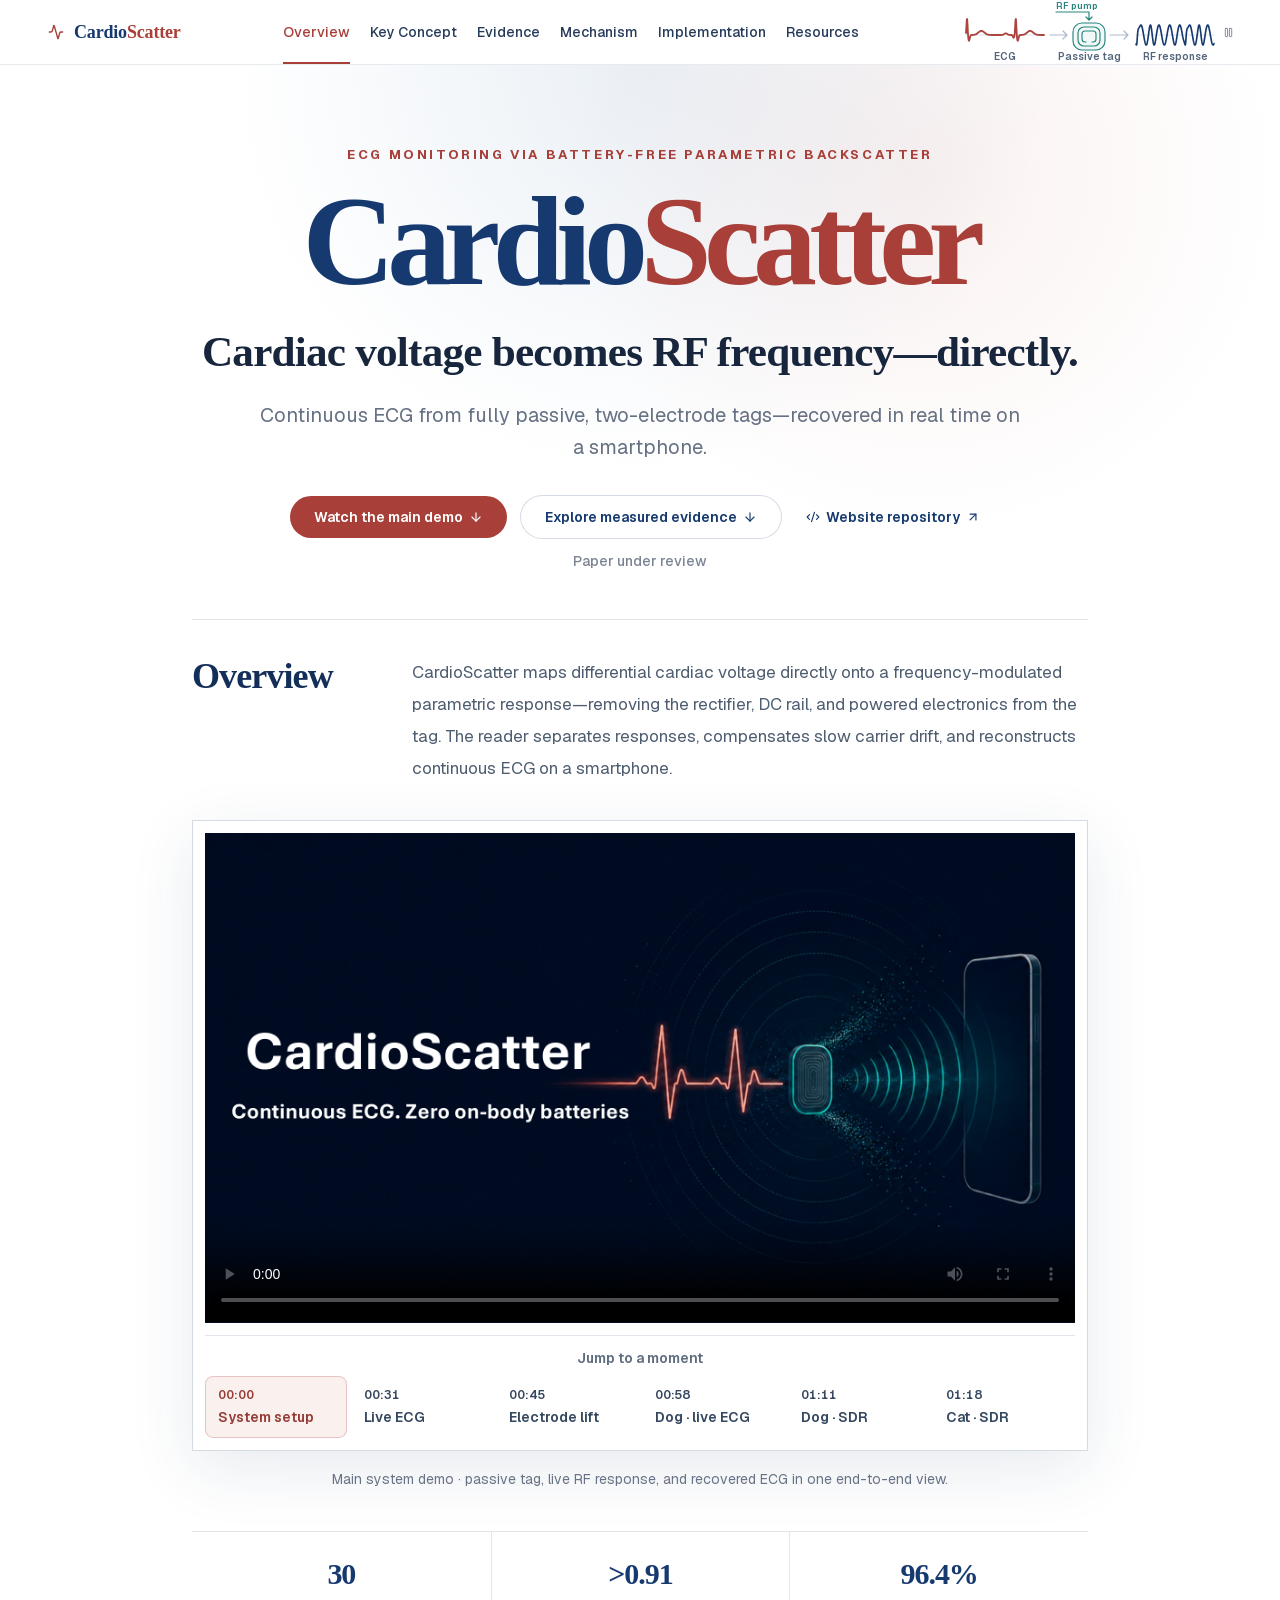
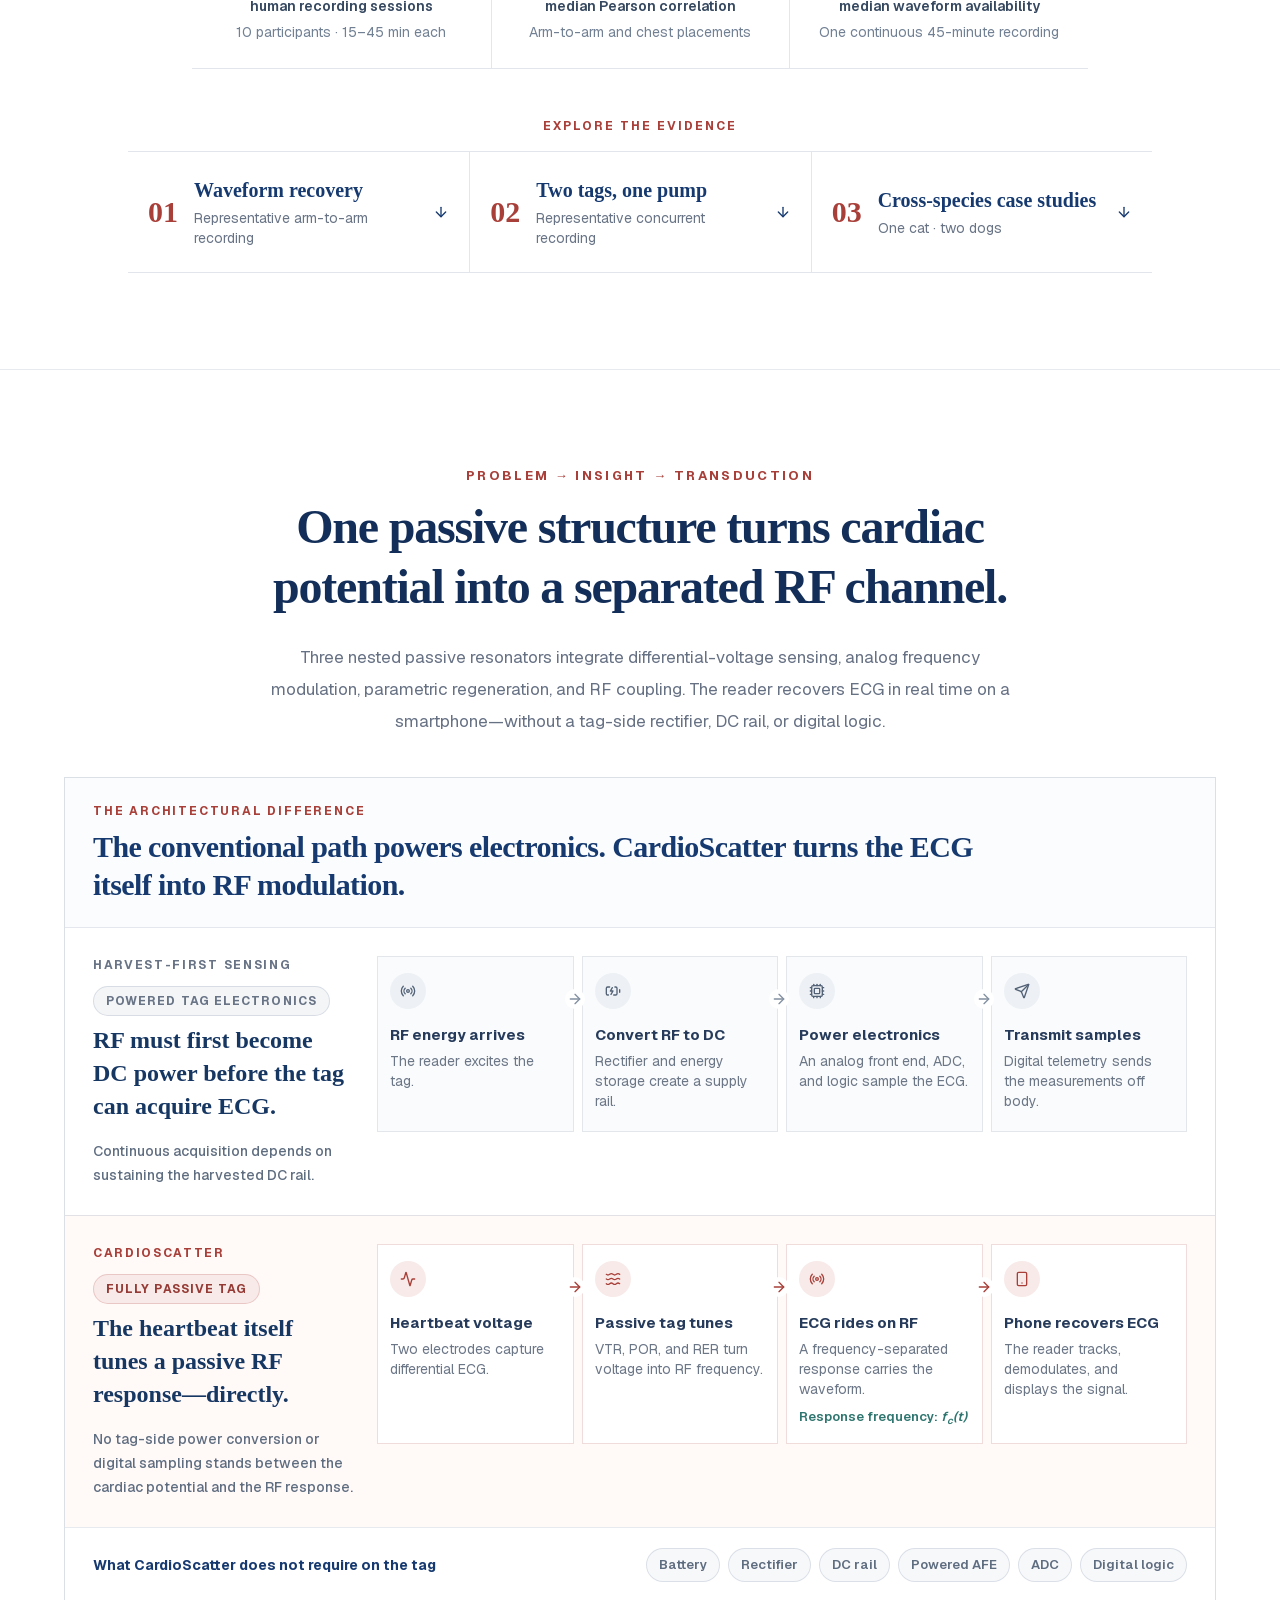
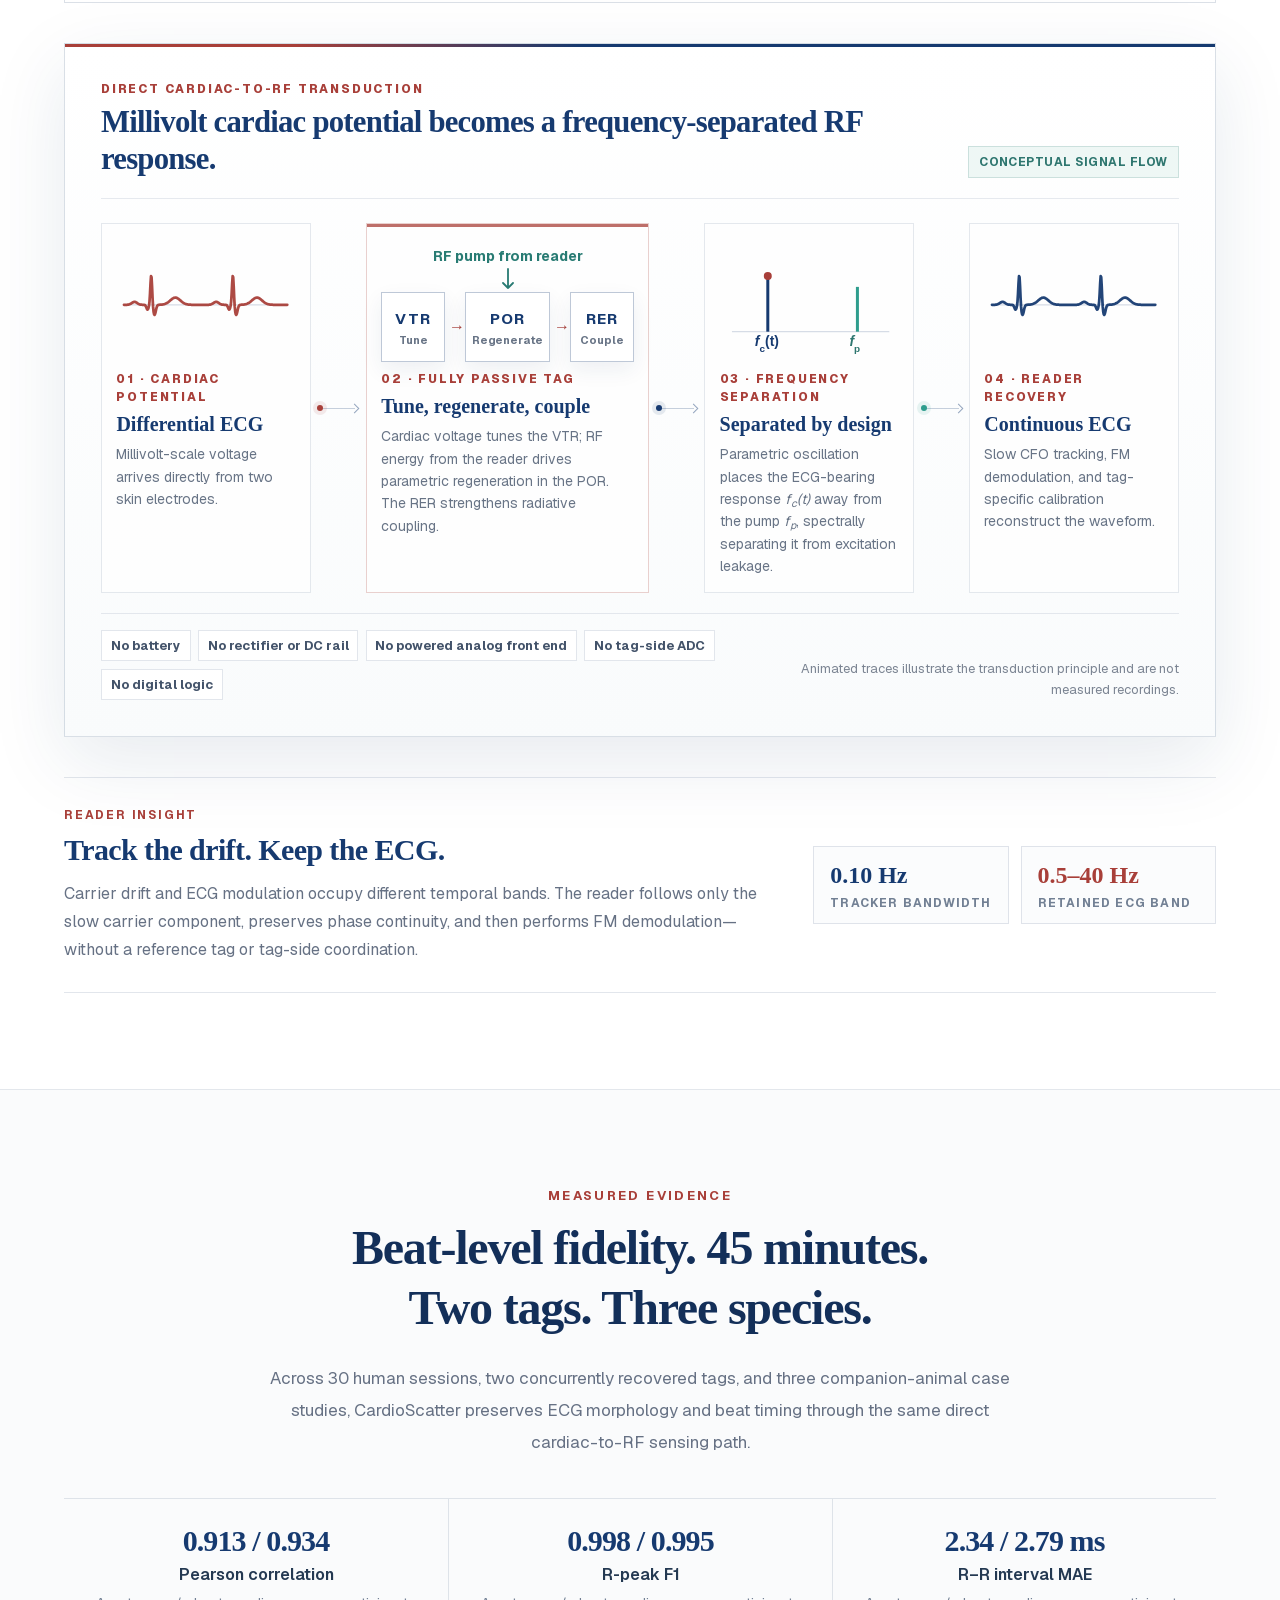
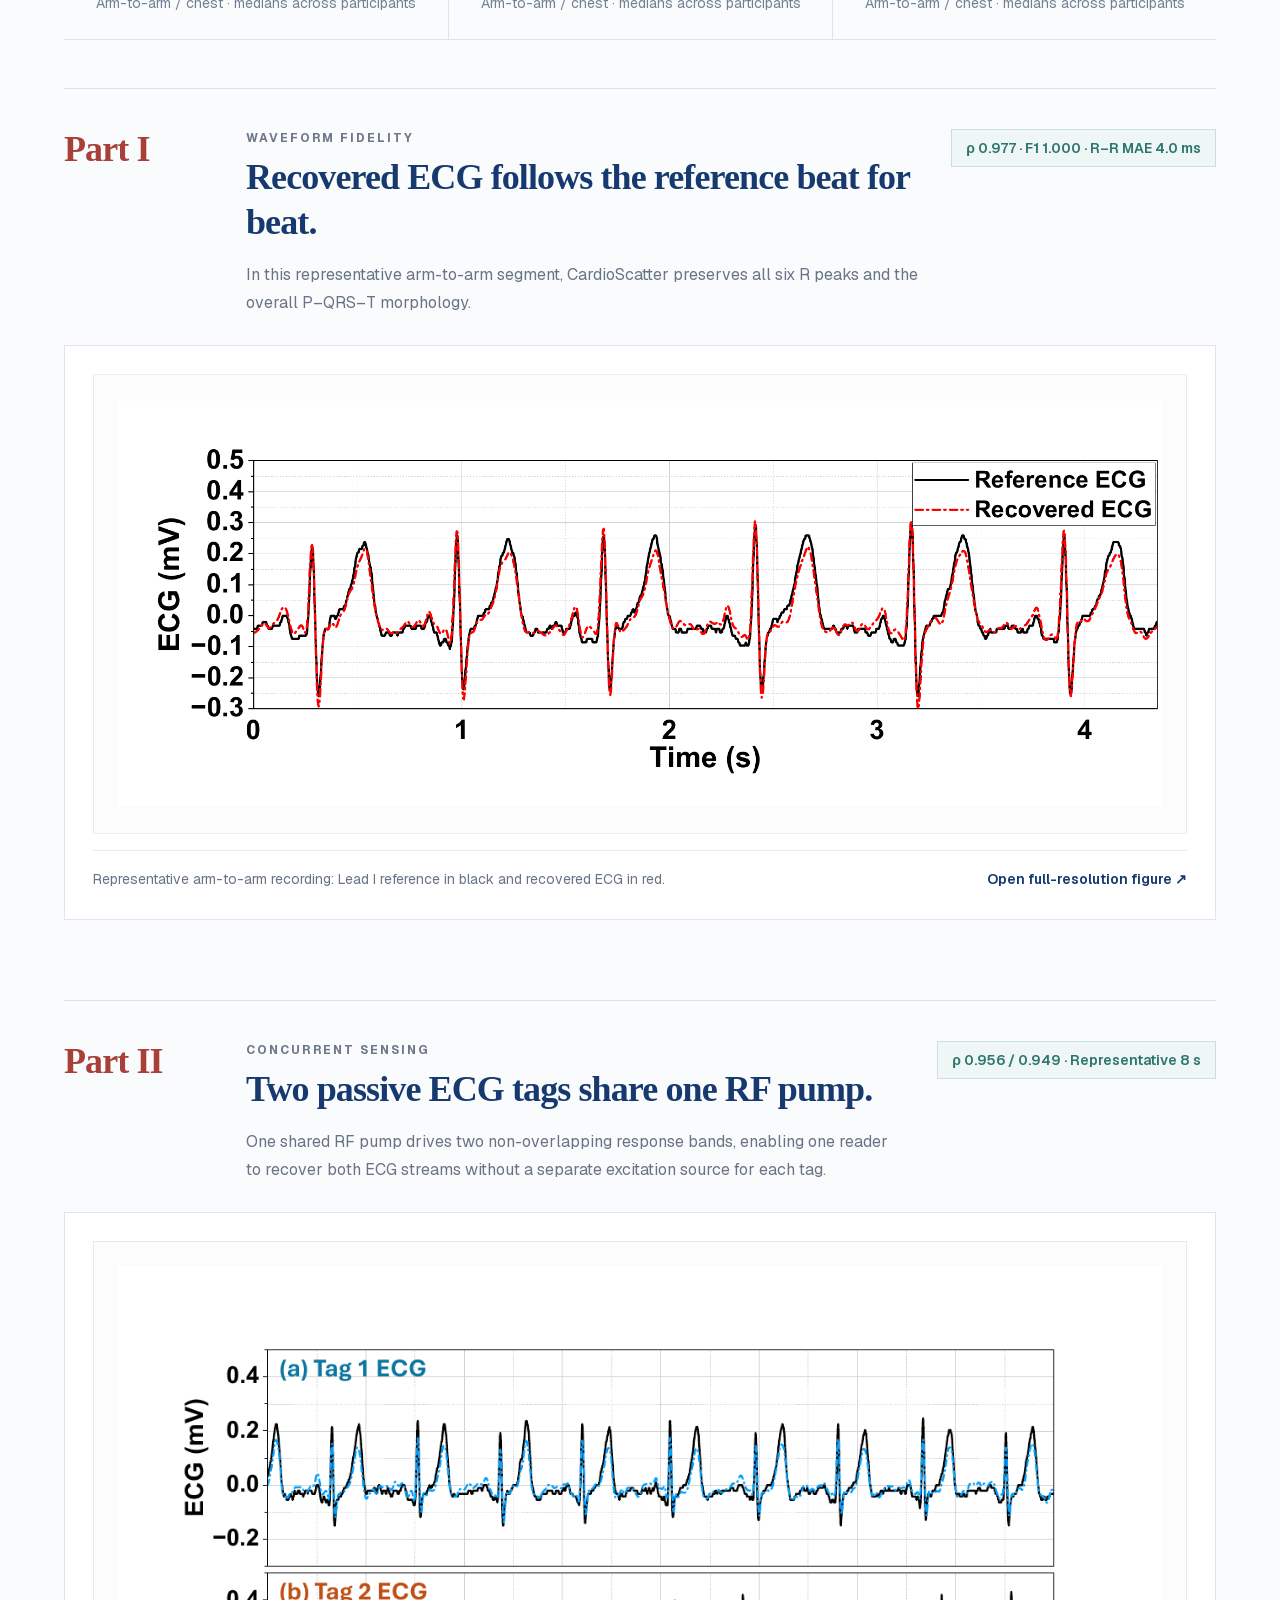
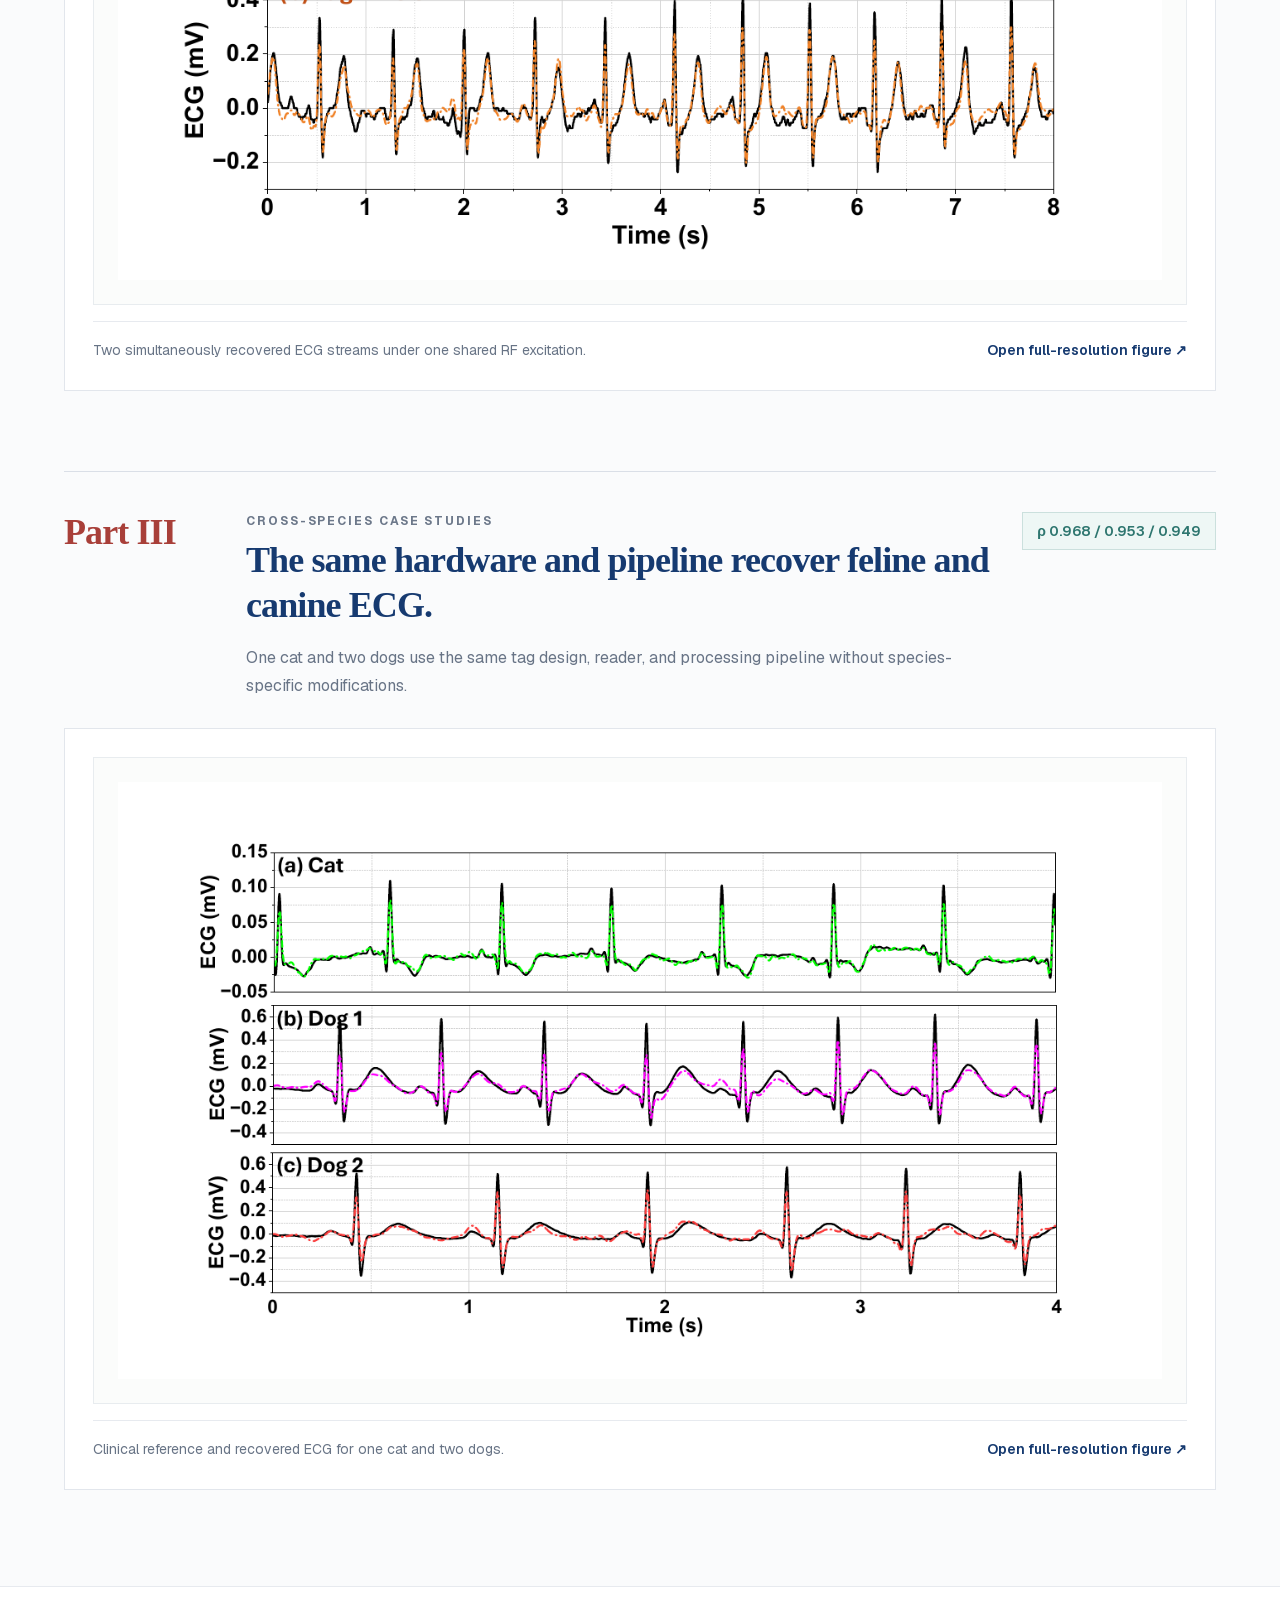
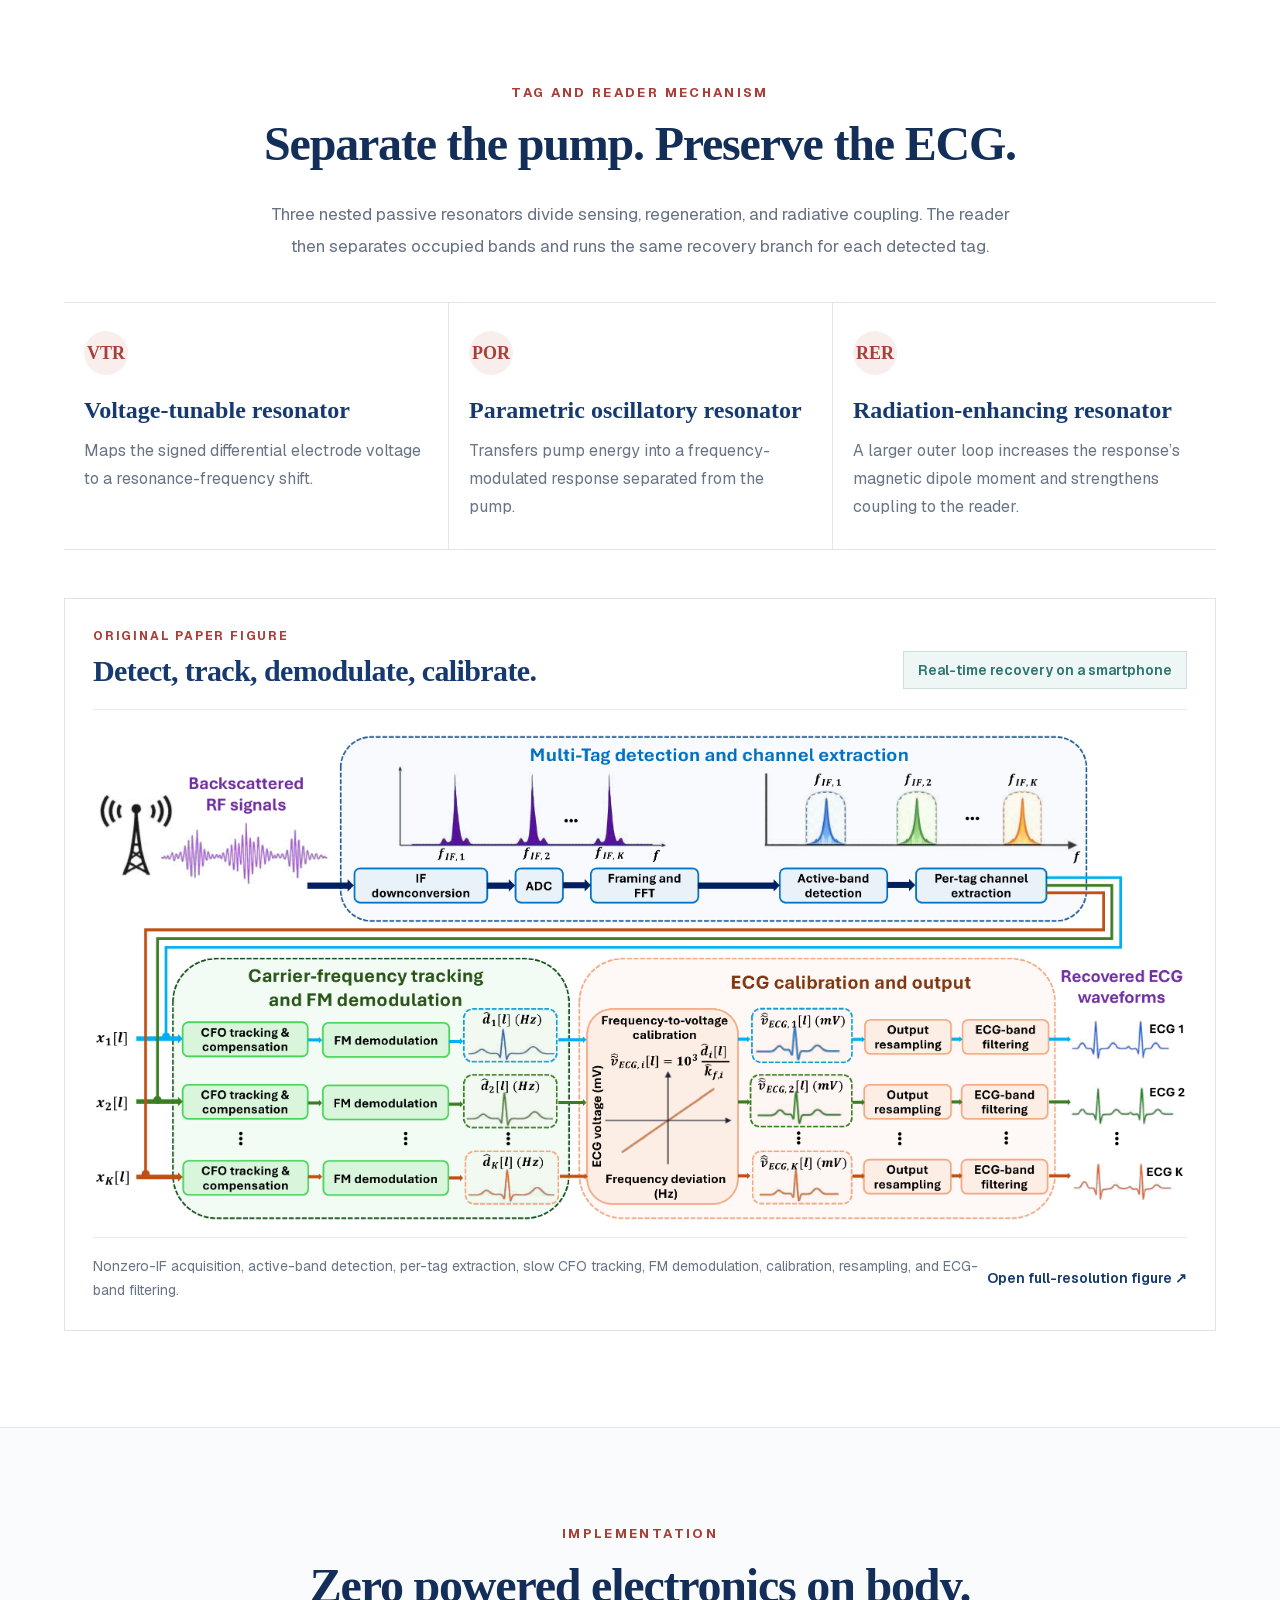
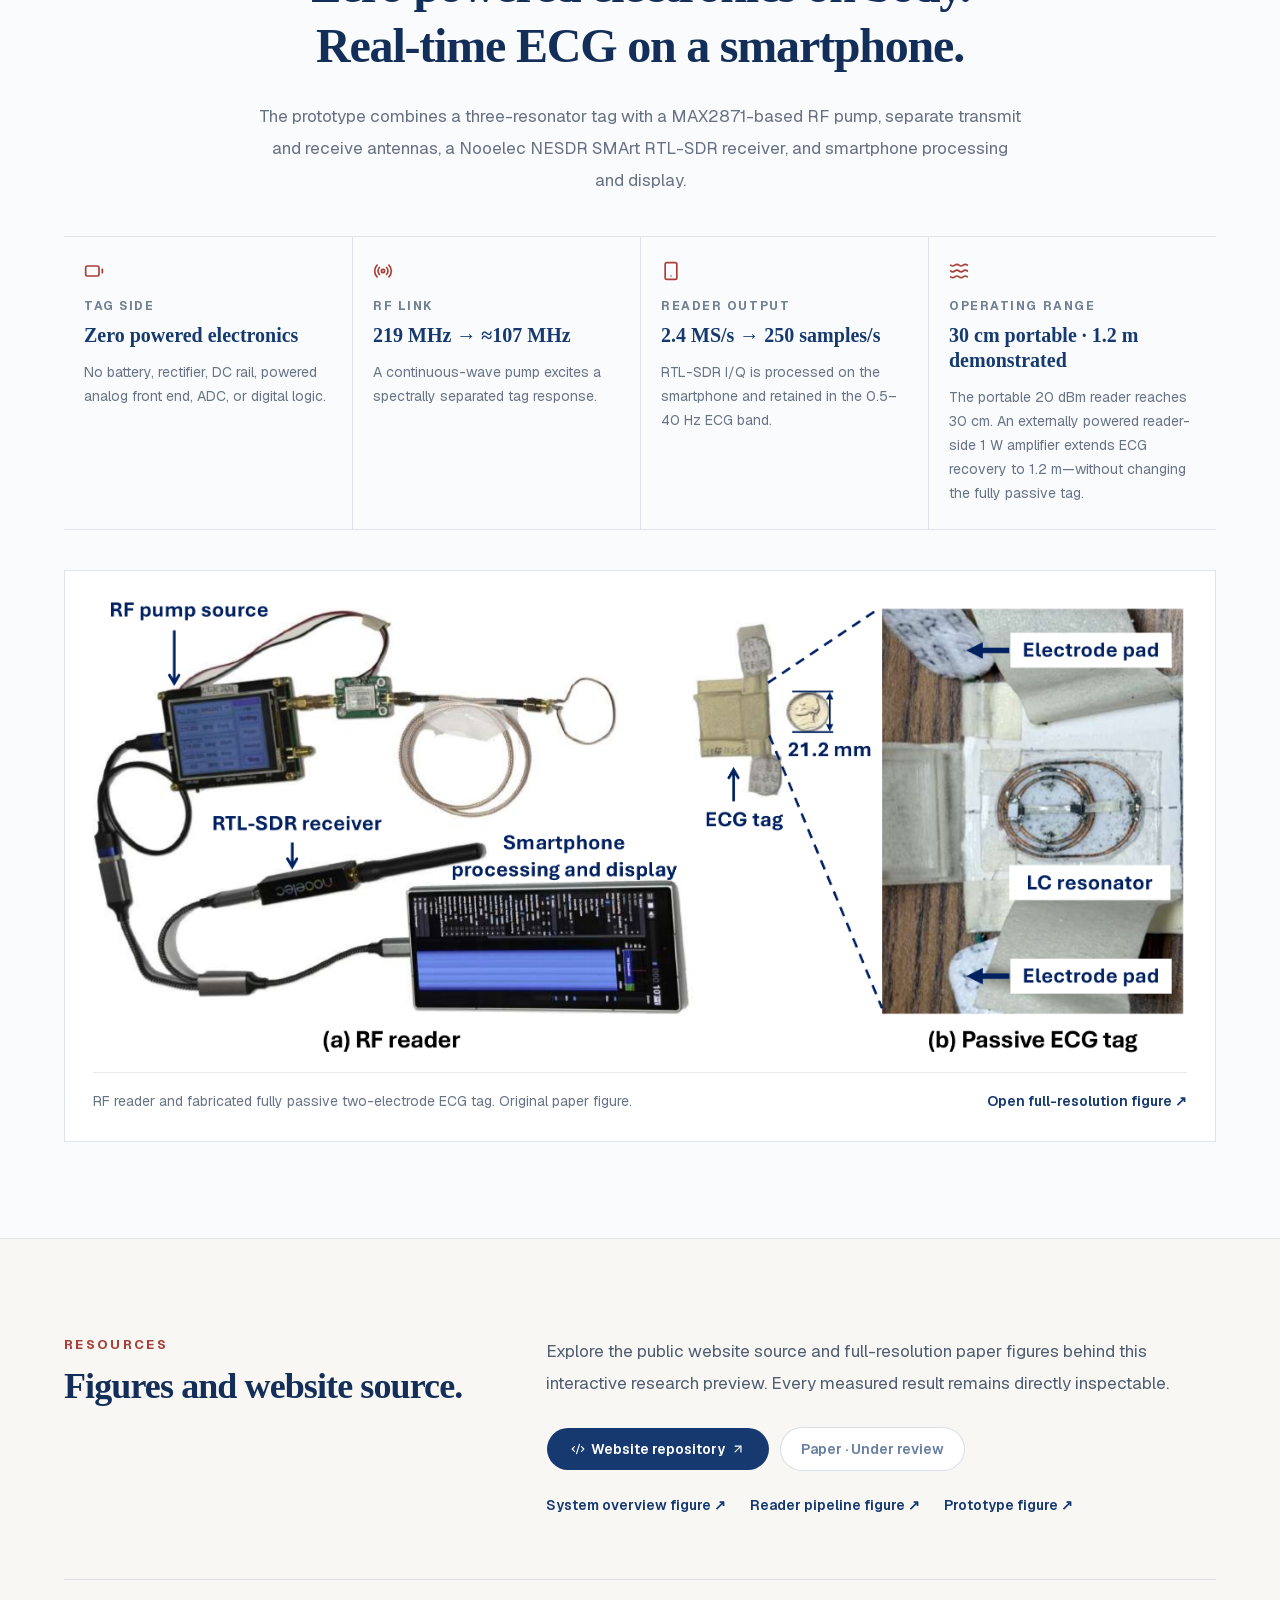
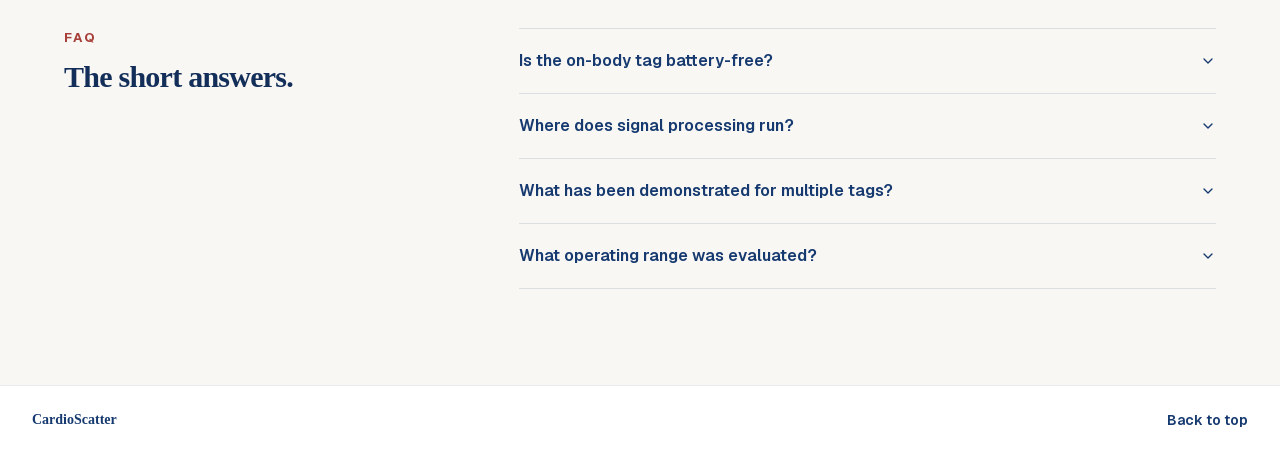
==== commit b801806b: "Add smooth signal schematic and one-time title entrance" ====
--- a/index.html
+++ b/index.html
@@ -1,4 +1,4 @@
-<!DOCTYPE html><html lang="en"><head><meta charSet="utf-8"/><meta name="viewport" content="width=device-width, initial-scale=1"/><link rel="stylesheet" href="/_next/static/css/index.Fcm1jUuG.css" data-rsc-css-href="/_next/static/css/index.Fcm1jUuG.css" data-precedence="vite-rsc/importer-resources"/><link rel="modulepreload" fetchPriority="low" href="/_next/static/chunks/index-BFndVPuG.js"/><script src="/_next/static/chunks/rolldown-runtime-C60lm6uB.js" type="module" async=""></script><script src="/_next/static/chunks/framework-D_rUT4EX.js" type="module" async=""></script><link rel="modulepreload" href="/_next/static/chunks/layout-segment-context-B47HHGy4.js" crossorigin=""/><link rel="modulepreload" href="/_next/static/chunks/reveal-controller-CbLMKgx3.js" crossorigin=""/><link rel="modulepreload" href="/_next/static/chunks/site-header-Bm7N2NRu.js" crossorigin=""/><link rel="modulepreload" href="/_next/static/chunks/Icon-BOYp-35j.js" crossorigin=""/><link rel="modulepreload" href="/_next/static/chunks/video-showcase-wB8n8_p6.js" crossorigin=""/><link rel="modulepreload" href="/_next/static/chunks/ecg-signal-CpsBtuxL.js" crossorigin=""/><link rel="modulepreload" href="/_next/static/chunks/image-D9j0FWKd.js" crossorigin=""/><title>CardioScatter — Battery-Free Continuous ECG</title><meta name="description" content="CardioScatter turns differential cardiac voltage directly into a frequency-separated RF response, enabling continuous ECG from fully passive tags and real-time smartphone recovery."/><meta property="og:title" content="CardioScatter — Battery-Free Continuous ECG"/><meta property="og:description" content="Cardiac voltage becomes a frequency-separated RF response: continuous ECG from a fully passive two-electrode tag, recovered in real time on a smartphone."/><meta property="og:url" content="https://cardioscatter.github.io/"/><meta property="og:site_name" content="CardioScatter"/><meta property="og:type" content="website"/><meta property="og:image" content="https://cardioscatter.github.io/og.png"/><meta property="og:image:width" content="1672"/><meta property="og:image:height" content="941"/><meta property="og:image:alt" content="CardioScatter — Continuous ECG. Zero on-body batteries."/><meta name="twitter:card" content="summary_large_image"/><meta name="twitter:title" content="CardioScatter — Battery-Free Continuous ECG"/><meta name="twitter:description" content="Continuous ECG. Zero on-body batteries."/><meta name="twitter:image" content="https://cardioscatter.github.io/og.png"/><link rel="icon" href="/favicon.svg"/><script>Object.assign(((self[Symbol.for("vinext.navigationRuntime")]??={bootstrap:{routeManifest:null},functions:{}}).bootstrap.rsc??={rsc:[]}),{params:{},nav:{"pathname":"/","searchParams":[]}})</script><link rel="modulepreload" href="/_next/static/chunks/index-BFndVPuG.js" />
+<!DOCTYPE html><html lang="en"><head><meta charSet="utf-8"/><meta name="viewport" content="width=device-width, initial-scale=1"/><link rel="stylesheet" href="/_next/static/css/index.CvDgHN7K.css" data-rsc-css-href="/_next/static/css/index.CvDgHN7K.css" data-precedence="vite-rsc/importer-resources"/><link rel="modulepreload" fetchPriority="low" href="/_next/static/chunks/index-BBJxGVWu.js"/><script src="/_next/static/chunks/rolldown-runtime-C60lm6uB.js" type="module" async=""></script><script src="/_next/static/chunks/framework-D_rUT4EX.js" type="module" async=""></script><link rel="modulepreload" href="/_next/static/chunks/layout-segment-context-BA8z4M_Z.js" crossorigin=""/><link rel="modulepreload" href="/_next/static/chunks/reveal-controller-IEX63-le.js" crossorigin=""/><link rel="modulepreload" href="/_next/static/chunks/site-header-CWIh1XWv.js" crossorigin=""/><link rel="modulepreload" href="/_next/static/chunks/signal-model-CorlLMqd.js" crossorigin=""/><link rel="modulepreload" href="/_next/static/chunks/Icon-COpRllaJ.js" crossorigin=""/><link rel="modulepreload" href="/_next/static/chunks/video-showcase-D1yj-Sle.js" crossorigin=""/><link rel="modulepreload" href="/_next/static/chunks/ecg-signal-DzuNaItp.js" crossorigin=""/><link rel="modulepreload" href="/_next/static/chunks/image-8HDFgDu1.js" crossorigin=""/><title>CardioScatter — Battery-Free Continuous ECG</title><meta name="description" content="CardioScatter turns differential cardiac voltage directly into a frequency-separated RF response, enabling continuous ECG from fully passive tags and real-time smartphone recovery."/><meta property="og:title" content="CardioScatter — Battery-Free Continuous ECG"/><meta property="og:description" content="Cardiac voltage becomes a frequency-separated RF response: continuous ECG from a fully passive two-electrode tag, recovered in real time on a smartphone."/><meta property="og:url" content="https://cardioscatter.github.io/"/><meta property="og:site_name" content="CardioScatter"/><meta property="og:type" content="website"/><meta property="og:image" content="https://cardioscatter.github.io/og.png"/><meta property="og:image:width" content="1672"/><meta property="og:image:height" content="941"/><meta property="og:image:alt" content="CardioScatter — Continuous ECG. Zero on-body batteries."/><meta name="twitter:card" content="summary_large_image"/><meta name="twitter:title" content="CardioScatter — Battery-Free Continuous ECG"/><meta name="twitter:description" content="Continuous ECG. Zero on-body batteries."/><meta name="twitter:image" content="https://cardioscatter.github.io/og.png"/><link rel="icon" href="/favicon.svg"/><script>Object.assign(((self[Symbol.for("vinext.navigationRuntime")]??={bootstrap:{routeManifest:null},functions:{}}).bootstrap.rsc??={rsc:[]}),{params:{},nav:{"pathname":"/","searchParams":[]}})</script><link rel="modulepreload" href="/_next/static/chunks/index-BBJxGVWu.js" />
 <link rel="preload" href="/_next/static/_vinext_fonts/geist-8ac0455e797f/geist-98bbbccb.woff2" as="font" type="font/woff2" crossorigin />
 <link rel="preload" href="/_next/static/_vinext_fonts/geist-mono-00e989178794/geist-mono-013b2f2f.woff2" as="font" type="font/woff2" crossorigin />
 <style data-vinext-fonts>/* cyrillic-ext */
@@ -128,4 +128,4 @@
 
 .__variable_geist_mono_1001rt9 { --font-geist-mono: 'Geist Mono', 'Geist Mono Fallback'; }
 </style>
-</head><body class="__variable_geist_19ysh9d __variable_geist_mono_1001rt9 antialiased"><a href="#main-content" class="fixed left-4 top-3 z-[80] -translate-y-20 rounded-md bg-[#163a70] px-4 py-2 text-sm font-semibold text-white transition-transform focus:translate-y-0">Skip to content</a><header class="sticky top-0 z-50 border-b border-[#173763]/10 bg-white/94 backdrop-blur"><div class="mx-auto flex h-14 max-w-7xl items-center justify-between gap-4 px-5 sm:px-8 lg:px-12"><a href="#overview" class="flex shrink-0 items-center gap-2.5" aria-label="CardioScatter home"><svg xmlns="http://www.w3.org/2000/svg" width="24" height="24" viewBox="0 0 24 24" fill="none" stroke="currentColor" stroke-width="2" stroke-linecap="round" stroke-linejoin="round" class="lucide lucide-activity size-4 text-[#a83f39]" aria-hidden="true"><path d="M22 12h-2.48a2 2 0 0 0-1.93 1.46l-2.35 8.36a.25.25 0 0 1-.48 0L9.24 2.18a.25.25 0 0 0-.48 0l-2.35 8.36A2 2 0 0 1 4.49 12H2"></path></svg><span class="font-serif text-lg font-bold tracking-[-0.01em]"><span class="text-[#163a70]">Cardio</span><span class="text-[#a83f39]">Scatter</span></span></a><nav class="hidden h-full items-center gap-5 whitespace-nowrap text-sm font-medium text-[#263b5b] lg:flex" aria-label="Primary navigation"><a href="#overview" aria-current="location" class="relative flex h-full items-center transition-colors hover:text-[#a83f39] text-[#a83f39]">Overview<span class="absolute inset-x-0 bottom-0 h-0.5 origin-left bg-[#a83f39] transition-transform duration-300 scale-x-100" aria-hidden="true"></span></a><a href="#concept" class="relative flex h-full items-center transition-colors hover:text-[#a83f39]">Key Concept<span class="absolute inset-x-0 bottom-0 h-0.5 origin-left bg-[#a83f39] transition-transform duration-300 scale-x-0" aria-hidden="true"></span></a><a href="#evaluation" class="relative flex h-full items-center transition-colors hover:text-[#a83f39]">Evidence<span class="absolute inset-x-0 bottom-0 h-0.5 origin-left bg-[#a83f39] transition-transform duration-300 scale-x-0" aria-hidden="true"></span></a><a href="#mechanism" class="relative flex h-full items-center transition-colors hover:text-[#a83f39]">Mechanism<span class="absolute inset-x-0 bottom-0 h-0.5 origin-left bg-[#a83f39] transition-transform duration-300 scale-x-0" aria-hidden="true"></span></a><a href="#prototype" class="relative flex h-full items-center transition-colors hover:text-[#a83f39]">Implementation<span class="absolute inset-x-0 bottom-0 h-0.5 origin-left bg-[#a83f39] transition-transform duration-300 scale-x-0" aria-hidden="true"></span></a><a href="#resources" class="relative flex h-full items-center transition-colors hover:text-[#a83f39]">Resources<span class="absolute inset-x-0 bottom-0 h-0.5 origin-left bg-[#a83f39] transition-transform duration-300 scale-x-0" aria-hidden="true"></span></a></nav><div class="flex shrink-0 items-center gap-2"><span class="hidden rounded-full border border-[#163a70]/15 bg-[#f5f7fa] px-3 py-1 text-[12px] font-bold uppercase tracking-[0.1em] text-[#163a70] sm:inline-flex">Anonymous</span><button type="button" class="grid size-9 place-items-center rounded-full border border-[#163a70]/14 text-[#163a70] lg:hidden" aria-label="Open navigation menu" aria-expanded="false" aria-controls="mobile-navigation"><svg xmlns="http://www.w3.org/2000/svg" width="24" height="24" viewBox="0 0 24 24" fill="none" stroke="currentColor" stroke-width="2" stroke-linecap="round" stroke-linejoin="round" class="lucide lucide-menu size-4" aria-hidden="true"><path d="M4 5h16"></path><path d="M4 12h16"></path><path d="M4 19h16"></path></svg></button></div></div><nav id="mobile-navigation" aria-label="Mobile navigation" class="border-t border-[#173763]/10 bg-white px-5 py-3 shadow-[0_18px_40px_rgba(22,55,99,.10)] lg:hidden hidden"><div class="mx-auto grid max-w-7xl grid-cols-2 gap-1"><a href="#overview" aria-current="location" class="rounded-md px-3 py-3 text-sm font-semibold transition-colors hover:bg-[#f5f7fa] hover:text-[#a83f39] bg-[#f8efed] text-[#a83f39]">Overview</a><a href="#concept" class="rounded-md px-3 py-3 text-sm font-semibold text-[#43536a] transition-colors hover:bg-[#f5f7fa] hover:text-[#a83f39]">Key Concept</a><a href="#evaluation" class="rounded-md px-3 py-3 text-sm font-semibold text-[#43536a] transition-colors hover:bg-[#f5f7fa] hover:text-[#a83f39]">Evidence</a><a href="#mechanism" class="rounded-md px-3 py-3 text-sm font-semibold text-[#43536a] transition-colors hover:bg-[#f5f7fa] hover:text-[#a83f39]">Mechanism</a><a href="#prototype" class="rounded-md px-3 py-3 text-sm font-semibold text-[#43536a] transition-colors hover:bg-[#f5f7fa] hover:text-[#a83f39]">Implementation</a><a href="#resources" class="rounded-md px-3 py-3 text-sm font-semibold text-[#43536a] transition-colors hover:bg-[#f5f7fa] hover:text-[#a83f39]">Resources</a></div></nav></header><main id="main-content" class="min-h-screen bg-white text-[#1d2a3b]"><section id="overview" class="relative isolate overflow-hidden px-5 pb-20 pt-14 sm:px-8 lg:pb-24 lg:pt-20"><div class="absolute inset-x-0 top-0 -z-10 h-[620px] bg-[radial-gradient(circle_at_50%_0%,rgba(26,90,153,.09),transparent_46%),radial-gradient(circle_at_72%_18%,rgba(190,76,68,.08),transparent_34%)]"></div><div class="mx-auto max-w-6xl text-center"><p class="text-[13px] font-bold uppercase tracking-[0.2em] text-[#a83f39]">ECG monitoring via battery-free parametric backscatter</p><h1 class="mt-6 font-serif text-[clamp(2.65rem,13.5vw,8.5rem)] font-semibold leading-[0.82] tracking-[-0.06em] sm:text-[clamp(4.1rem,10vw,8.5rem)]"><span class="text-[#163a70]">Cardio</span><span class="text-[#a83f39]">Scatter</span></h1><p class="mx-auto mt-8 max-w-4xl text-balance font-serif text-2xl font-semibold leading-tight tracking-[-0.018em] text-[#17263d] sm:text-4xl lg:text-[2.7rem]">Cardiac voltage becomes RF frequency—directly.</p><p class="mx-auto mt-5 max-w-3xl text-pretty text-base leading-7 text-[#667184] sm:text-xl sm:leading-8">Continuous ECG from fully passive, two-electrode tags—recovered in real time on a smartphone.</p><div class="mt-8 flex flex-col items-center justify-center gap-3 sm:flex-row sm:flex-wrap"><a href="#demo-video" class="group/button inline-flex shrink-0 items-center justify-center border border-transparent bg-clip-padding whitespace-nowrap transition-all outline-none select-none focus-visible:border-ring focus-visible:ring-3 focus-visible:ring-ring/50 active:not-aria-[haspopup]:translate-y-px disabled:pointer-events-none disabled:opacity-50 aria-invalid:border-destructive aria-invalid:ring-3 aria-invalid:ring-destructive/20 dark:aria-invalid:border-destructive/50 dark:aria-invalid:ring-destructive/40 [&amp;_svg]:pointer-events-none [&amp;_svg]:shrink-0 [&amp;_svg:not([class*=&#x27;size-&#x27;])]:size-4 gap-1.5 has-data-[icon=inline-end]:pr-2 has-data-[icon=inline-start]:pl-2 h-11 w-full rounded-full bg-[#a83f39] px-6 text-sm font-semibold text-white shadow-none hover:bg-[#8f332f] sm:w-auto">Watch the main demo<svg xmlns="http://www.w3.org/2000/svg" width="24" height="24" viewBox="0 0 24 24" fill="none" stroke="currentColor" stroke-width="2" stroke-linecap="round" stroke-linejoin="round" class="lucide lucide-arrow-down size-3.5" aria-hidden="true"><path d="M12 5v14"></path><path d="m19 12-7 7-7-7"></path></svg></a><a href="#evaluation" class="group/button inline-flex shrink-0 items-center justify-center border bg-clip-padding whitespace-nowrap transition-all outline-none select-none focus-visible:border-ring focus-visible:ring-3 focus-visible:ring-ring/50 active:not-aria-[haspopup]:translate-y-px disabled:pointer-events-none disabled:opacity-50 aria-invalid:border-destructive aria-invalid:ring-3 aria-invalid:ring-destructive/20 dark:aria-invalid:border-destructive/50 dark:aria-invalid:ring-destructive/40 [&amp;_svg]:pointer-events-none [&amp;_svg]:shrink-0 [&amp;_svg:not([class*=&#x27;size-&#x27;])]:size-4 hover:text-foreground aria-expanded:bg-muted aria-expanded:text-foreground dark:border-input dark:bg-input/30 dark:hover:bg-input/50 gap-1.5 has-data-[icon=inline-end]:pr-2 has-data-[icon=inline-start]:pl-2 h-11 w-full rounded-full border-[#163a70]/18 bg-white px-6 text-sm font-semibold text-[#163a70] shadow-none hover:bg-[#f4f7fa] sm:w-auto">Explore measured evidence<svg xmlns="http://www.w3.org/2000/svg" width="24" height="24" viewBox="0 0 24 24" fill="none" stroke="currentColor" stroke-width="2" stroke-linecap="round" stroke-linejoin="round" class="lucide lucide-arrow-down size-3.5" aria-hidden="true"><path d="M12 5v14"></path><path d="m19 12-7 7-7-7"></path></svg></a><a href="https://github.com/CardioScatter/CardioScatter.github.io" target="_blank" rel="noreferrer" class="inline-flex items-center gap-1.5 px-3 py-2 text-sm font-semibold text-[#163a70] transition-colors hover:text-[#a83f39]"><svg xmlns="http://www.w3.org/2000/svg" width="24" height="24" viewBox="0 0 24 24" fill="none" stroke="currentColor" stroke-width="2" stroke-linecap="round" stroke-linejoin="round" class="lucide lucide-code-xml size-3.5" aria-hidden="true"><path d="m18 16 4-4-4-4"></path><path d="m6 8-4 4 4 4"></path><path d="m14.5 4-5 16"></path></svg>Website repository<svg xmlns="http://www.w3.org/2000/svg" width="24" height="24" viewBox="0 0 24 24" fill="none" stroke="currentColor" stroke-width="2" stroke-linecap="round" stroke-linejoin="round" class="lucide lucide-arrow-up-right size-3.5" aria-hidden="true"><path d="M7 7h10v10"></path><path d="M7 17 17 7"></path></svg></a></div><p class="mt-3 text-sm font-medium text-[#7a8492]">Paper under review</p><div class="mx-auto mt-12 grid max-w-4xl gap-5 border-t border-[#173763]/12 pt-9 text-left sm:grid-cols-[180px_1fr] sm:gap-10" data-reveal="true"><h2 class="font-serif text-3xl font-semibold tracking-[-0.025em] text-[#132f59] sm:text-4xl">Overview</h2><p class="text-[17px] leading-8 text-[#4e5d70]">CardioScatter maps differential cardiac voltage directly onto a frequency-modulated parametric response—removing the rectifier, DC rail, and powered electronics from the tag. The reader separates responses, compensates slow carrier drift, and reconstructs continuous ECG on a smartphone.</p></div><div id="demo-video" class="mx-auto mt-9 max-w-4xl" data-reveal="true"><div class="overflow-hidden border border-[#173763]/18 bg-white p-2 shadow-[0_18px_60px_rgba(22,55,99,.10)] sm:p-3"><video id="main-demo-video" class="block aspect-video w-full bg-[#061126] object-contain" controls="" playsInline="" preload="metadata" poster="/cardioscatter-demo-poster.png" aria-label="CardioScatter system demo with English narration and subtitles"><source src="/cardioscatter-demo.mp4?v=guided-demo-20260903" type="video/mp4"/>Your browser does not support embedded video.<!-- --> <a href="/cardioscatter-demo.mp4?v=guided-demo-20260903">Download the demo video.</a></video><nav aria-label="Video chapters" class="mt-2 border-t border-[#173763]/12 pt-3 sm:mt-3"><p class="px-2 pb-2 text-sm font-semibold text-[#5f6d80]">Jump to a moment</p><div class="grid grid-cols-2 gap-1 sm:grid-cols-3 lg:grid-cols-6"><button type="button" aria-controls="main-demo-video" aria-current="step" aria-label="Play System setup from 00:00" class="min-w-0 rounded-sm border px-3 py-2.5 text-left transition-colors focus-visible:outline-2 focus-visible:outline-offset-2 focus-visible:outline-[#163a70] border-[#a83f39]/25 bg-[#faf1ef] text-[#973c36]"><span class="block text-xs font-semibold tabular-nums">00:00</span><span class="mt-1 block text-sm font-semibold leading-5">System setup</span></button><button type="button" aria-controls="main-demo-video" aria-label="Play Live ECG from 00:31" class="min-w-0 rounded-sm border px-3 py-2.5 text-left transition-colors focus-visible:outline-2 focus-visible:outline-offset-2 focus-visible:outline-[#163a70] border-transparent text-[#354860] hover:border-[#173763]/12 hover:bg-[#f5f7fa]"><span class="block text-xs font-semibold tabular-nums">00:31</span><span class="mt-1 block text-sm font-semibold leading-5">Live ECG</span></button><button type="button" aria-controls="main-demo-video" aria-label="Play Electrode lift from 00:45" class="min-w-0 rounded-sm border px-3 py-2.5 text-left transition-colors focus-visible:outline-2 focus-visible:outline-offset-2 focus-visible:outline-[#163a70] border-transparent text-[#354860] hover:border-[#173763]/12 hover:bg-[#f5f7fa]"><span class="block text-xs font-semibold tabular-nums">00:45</span><span class="mt-1 block text-sm font-semibold leading-5">Electrode lift</span></button><button type="button" aria-controls="main-demo-video" aria-label="Play Dog · live ECG from 00:58" class="min-w-0 rounded-sm border px-3 py-2.5 text-left transition-colors focus-visible:outline-2 focus-visible:outline-offset-2 focus-visible:outline-[#163a70] border-transparent text-[#354860] hover:border-[#173763]/12 hover:bg-[#f5f7fa]"><span class="block text-xs font-semibold tabular-nums">00:58</span><span class="mt-1 block text-sm font-semibold leading-5">Dog · live ECG</span></button><button type="button" aria-controls="main-demo-video" aria-label="Play Dog · SDR from 01:11" class="min-w-0 rounded-sm border px-3 py-2.5 text-left transition-colors focus-visible:outline-2 focus-visible:outline-offset-2 focus-visible:outline-[#163a70] border-transparent text-[#354860] hover:border-[#173763]/12 hover:bg-[#f5f7fa]"><span class="block text-xs font-semibold tabular-nums">01:11</span><span class="mt-1 block text-sm font-semibold leading-5">Dog · SDR</span></button><button type="button" aria-controls="main-demo-video" aria-label="Play Cat · SDR from 01:18" class="min-w-0 rounded-sm border px-3 py-2.5 text-left transition-colors focus-visible:outline-2 focus-visible:outline-offset-2 focus-visible:outline-[#163a70] border-transparent text-[#354860] hover:border-[#173763]/12 hover:bg-[#f5f7fa]"><span class="block text-xs font-semibold tabular-nums">01:18</span><span class="mt-1 block text-sm font-semibold leading-5">Cat · SDR</span></button></div></nav></div><p class="mt-4 text-sm leading-6 text-[#687486]">Main system demo · passive tag, live RF response, and recovered ECG in one end-to-end view.</p></div><div class="mx-auto mt-10 grid max-w-4xl border-y border-[#173763]/12 sm:grid-cols-3"><div class="px-5 py-6" data-reveal="true" data-reveal-delay="0"><div class="font-serif text-3xl font-semibold tracking-[-0.035em] text-[#163a70]">30</div><div class="mt-1 text-sm font-semibold text-[#354860]">human recording sessions</div><div class="mt-1 text-sm leading-6 text-[#728094]">10 participants · 15–45 min each</div></div><div class="px-5 py-6 border-t border-[#173763]/12 sm:border-l sm:border-t-0" data-reveal="true" data-reveal-delay="1"><div class="font-serif text-3xl font-semibold tracking-[-0.035em] text-[#163a70]">&gt;0.91</div><div class="mt-1 text-sm font-semibold text-[#354860]">median Pearson correlation</div><div class="mt-1 text-sm leading-6 text-[#728094]">Arm-to-arm and chest placements</div></div><div class="px-5 py-6 border-t border-[#173763]/12 sm:border-l sm:border-t-0" data-reveal="true" data-reveal-delay="2"><div class="font-serif text-3xl font-semibold tracking-[-0.035em] text-[#163a70]">96.4%</div><div class="mt-1 text-sm font-semibold text-[#354860]">median waveform availability</div><div class="mt-1 text-sm leading-6 text-[#728094]">One continuous 45-minute recording</div></div></div><nav aria-label="Demo chapters" class="mx-auto mt-12 max-w-5xl text-left" data-reveal="true"><p class="text-center text-[12px] font-bold uppercase tracking-[0.17em] text-[#a83f39]">Explore the evidence</p><div class="mt-4 grid border-y border-[#173763]/12 sm:grid-cols-3"><a href="#demo-waveform" class="group flex items-center gap-4 px-5 py-6 transition-colors hover:bg-[#f7f9fa]"><span class="font-serif text-3xl font-semibold text-[#a83f39]">01</span><span class="min-w-0 flex-1"><span class="block font-serif text-xl font-semibold text-[#163a70]">Waveform recovery</span><span class="mt-1 block text-sm leading-5 text-[#687486]">Representative arm-to-arm recording</span></span><svg xmlns="http://www.w3.org/2000/svg" width="24" height="24" viewBox="0 0 24 24" fill="none" stroke="currentColor" stroke-width="2" stroke-linecap="round" stroke-linejoin="round" class="lucide lucide-arrow-down size-4 shrink-0 text-[#163a70] transition-transform group-hover:translate-y-1" aria-hidden="true"><path d="M12 5v14"></path><path d="m19 12-7 7-7-7"></path></svg></a><a href="#demo-multitag" class="group flex items-center gap-4 px-5 py-6 transition-colors hover:bg-[#f7f9fa] border-t border-[#173763]/12 sm:border-l sm:border-t-0"><span class="font-serif text-3xl font-semibold text-[#a83f39]">02</span><span class="min-w-0 flex-1"><span class="block font-serif text-xl font-semibold text-[#163a70]">Two tags, one pump</span><span class="mt-1 block text-sm leading-5 text-[#687486]">Representative concurrent recording</span></span><svg xmlns="http://www.w3.org/2000/svg" width="24" height="24" viewBox="0 0 24 24" fill="none" stroke="currentColor" stroke-width="2" stroke-linecap="round" stroke-linejoin="round" class="lucide lucide-arrow-down size-4 shrink-0 text-[#163a70] transition-transform group-hover:translate-y-1" aria-hidden="true"><path d="M12 5v14"></path><path d="m19 12-7 7-7-7"></path></svg></a><a href="#demo-species" class="group flex items-center gap-4 px-5 py-6 transition-colors hover:bg-[#f7f9fa] border-t border-[#173763]/12 sm:border-l sm:border-t-0"><span class="font-serif text-3xl font-semibold text-[#a83f39]">03</span><span class="min-w-0 flex-1"><span class="block font-serif text-xl font-semibold text-[#163a70]">Cross-species case studies</span><span class="mt-1 block text-sm leading-5 text-[#687486]">One cat · two dogs</span></span><svg xmlns="http://www.w3.org/2000/svg" width="24" height="24" viewBox="0 0 24 24" fill="none" stroke="currentColor" stroke-width="2" stroke-linecap="round" stroke-linejoin="round" class="lucide lucide-arrow-down size-4 shrink-0 text-[#163a70] transition-transform group-hover:translate-y-1" aria-hidden="true"><path d="M12 5v14"></path><path d="m19 12-7 7-7-7"></path></svg></a></div></nav></div></section><section id="concept" class="border-t border-[#173763]/10 px-5 py-20 sm:px-8 lg:py-24"><div class="mx-auto max-w-6xl"><div class="mx-auto max-w-4xl text-center" data-reveal="true"><p class="text-[13px] font-bold uppercase tracking-[0.18em] text-[#a83f39]">Problem → insight → transduction</p><h2 class="mt-3 text-balance font-serif text-3xl font-semibold leading-tight tracking-[-0.025em] text-[#132f59] sm:text-5xl">One passive structure turns cardiac potential into a separated RF channel.</h2></div><p class="mx-auto mt-6 max-w-3xl text-center text-[17px] leading-8 text-[#667184]" data-reveal="true" data-reveal-delay="1">Three nested passive resonators integrate differential-voltage sensing, analog frequency modulation, parametric regeneration, and RF coupling. The reader recovers ECG in real time on a smartphone—without a tag-side rectifier, DC rail, or digital logic.</p><div class="mt-10" data-reveal="true"><div class="overflow-hidden border border-[#173763]/14 bg-[#fbfcfd]"><div class="border-b border-[#173763]/10 px-5 py-6 sm:px-7"><p class="text-[12px] font-bold uppercase tracking-[0.15em] text-[#a83f39]">The architectural difference</p><h3 class="mt-2 max-w-4xl font-serif text-2xl font-semibold leading-tight tracking-[-0.02em] text-[#163a70] sm:text-3xl">The conventional path powers electronics. CardioScatter turns the ECG itself into RF modulation.</h3></div><div><article class="px-5 py-6 sm:px-7 sm:py-7  bg-white"><div class="grid gap-6 lg:grid-cols-[260px_1fr] lg:items-start"><div><div class="flex flex-col items-start gap-3"><p class="text-[12px] font-bold uppercase tracking-[0.14em] text-[#687486]">Harvest-first sensing</p><span class="w-fit rounded-full border px-3 py-1.5 text-xs font-bold uppercase tracking-[0.09em] border-[#173763]/12 bg-[#f3f5f7] text-[#687486]">Powered tag electronics</span></div><h4 class="mt-2 max-w-xl font-serif text-xl font-semibold leading-snug text-[#173763] sm:text-2xl">RF must first become DC power before the tag can acquire ECG.</h4><p class="mt-4 text-sm font-medium leading-6 text-[#5f6d80]">Continuous acquisition depends on sustaining the harvested DC rail.</p></div><ol class="grid gap-2 sm:grid-cols-4"><li class="relative border px-3 py-4 text-left sm:min-h-44 border-[#173763]/10 bg-[#fafbfc]"><div class="grid size-9 place-items-center rounded-full bg-[#edf1f5] text-[#526176]"><svg xmlns="http://www.w3.org/2000/svg" width="24" height="24" viewBox="0 0 24 24" fill="none" stroke="currentColor" stroke-width="2" stroke-linecap="round" stroke-linejoin="round" class="lucide lucide-radio size-4" aria-hidden="true"><path d="M16.247 7.761a6 6 0 0 1 0 8.478"></path><path d="M19.075 4.933a10 10 0 0 1 0 14.134"></path><path d="M4.925 19.067a10 10 0 0 1 0-14.134"></path><path d="M7.753 16.239a6 6 0 0 1 0-8.478"></path><circle cx="12" cy="12" r="2"></circle></svg></div><p class="mt-4 text-[15px] font-bold leading-5 text-[#263b5b]">RF energy arrives</p><p class="mt-1.5 text-sm leading-5 text-[#6b7687]">The reader excites the tag.</p><span class="absolute z-10 grid size-5 place-items-center rounded-full bg-white text-[#8390a1] -bottom-3 left-1/2 -translate-x-1/2 sm:-right-3 sm:bottom-auto sm:left-auto sm:top-8 sm:translate-x-0" aria-hidden="true"><svg xmlns="http://www.w3.org/2000/svg" width="24" height="24" viewBox="0 0 24 24" fill="none" stroke="currentColor" stroke-width="2" stroke-linecap="round" stroke-linejoin="round" class="lucide lucide-arrow-down size-4 sm:hidden" aria-hidden="true"><path d="M12 5v14"></path><path d="m19 12-7 7-7-7"></path></svg><svg xmlns="http://www.w3.org/2000/svg" width="24" height="24" viewBox="0 0 24 24" fill="none" stroke="currentColor" stroke-width="2" stroke-linecap="round" stroke-linejoin="round" class="lucide lucide-arrow-right hidden size-4 sm:block" aria-hidden="true"><path d="M5 12h14"></path><path d="m12 5 7 7-7 7"></path></svg></span></li><li class="relative border px-3 py-4 text-left sm:min-h-44 border-[#173763]/10 bg-[#fafbfc]"><div class="grid size-9 place-items-center rounded-full bg-[#edf1f5] text-[#526176]"><svg xmlns="http://www.w3.org/2000/svg" width="24" height="24" viewBox="0 0 24 24" fill="none" stroke="currentColor" stroke-width="2" stroke-linecap="round" stroke-linejoin="round" class="lucide lucide-battery-charging size-4" aria-hidden="true"><path d="m11 7-3 5h4l-3 5"></path><path d="M14.856 6H16a2 2 0 0 1 2 2v8a2 2 0 0 1-2 2h-2.935"></path><path d="M22 14v-4"></path><path d="M5.14 18H4a2 2 0 0 1-2-2V8a2 2 0 0 1 2-2h2.936"></path></svg></div><p class="mt-4 text-[15px] font-bold leading-5 text-[#263b5b]">Convert RF to DC</p><p class="mt-1.5 text-sm leading-5 text-[#6b7687]">Rectifier and energy storage create a supply rail.</p><span class="absolute z-10 grid size-5 place-items-center rounded-full bg-white text-[#8390a1] -bottom-3 left-1/2 -translate-x-1/2 sm:-right-3 sm:bottom-auto sm:left-auto sm:top-8 sm:translate-x-0" aria-hidden="true"><svg xmlns="http://www.w3.org/2000/svg" width="24" height="24" viewBox="0 0 24 24" fill="none" stroke="currentColor" stroke-width="2" stroke-linecap="round" stroke-linejoin="round" class="lucide lucide-arrow-down size-4 sm:hidden" aria-hidden="true"><path d="M12 5v14"></path><path d="m19 12-7 7-7-7"></path></svg><svg xmlns="http://www.w3.org/2000/svg" width="24" height="24" viewBox="0 0 24 24" fill="none" stroke="currentColor" stroke-width="2" stroke-linecap="round" stroke-linejoin="round" class="lucide lucide-arrow-right hidden size-4 sm:block" aria-hidden="true"><path d="M5 12h14"></path><path d="m12 5 7 7-7 7"></path></svg></span></li><li class="relative border px-3 py-4 text-left sm:min-h-44 border-[#173763]/10 bg-[#fafbfc]"><div class="grid size-9 place-items-center rounded-full bg-[#edf1f5] text-[#526176]"><svg xmlns="http://www.w3.org/2000/svg" width="24" height="24" viewBox="0 0 24 24" fill="none" stroke="currentColor" stroke-width="2" stroke-linecap="round" stroke-linejoin="round" class="lucide lucide-cpu size-4" aria-hidden="true"><path d="M12 20v2"></path><path d="M12 2v2"></path><path d="M17 20v2"></path><path d="M17 2v2"></path><path d="M2 12h2"></path><path d="M2 17h2"></path><path d="M2 7h2"></path><path d="M20 12h2"></path><path d="M20 17h2"></path><path d="M20 7h2"></path><path d="M7 20v2"></path><path d="M7 2v2"></path><rect x="4" y="4" width="16" height="16" rx="2"></rect><rect x="8" y="8" width="8" height="8" rx="1"></rect></svg></div><p class="mt-4 text-[15px] font-bold leading-5 text-[#263b5b]">Power electronics</p><p class="mt-1.5 text-sm leading-5 text-[#6b7687]">An analog front end, ADC, and logic sample the ECG.</p><span class="absolute z-10 grid size-5 place-items-center rounded-full bg-white text-[#8390a1] -bottom-3 left-1/2 -translate-x-1/2 sm:-right-3 sm:bottom-auto sm:left-auto sm:top-8 sm:translate-x-0" aria-hidden="true"><svg xmlns="http://www.w3.org/2000/svg" width="24" height="24" viewBox="0 0 24 24" fill="none" stroke="currentColor" stroke-width="2" stroke-linecap="round" stroke-linejoin="round" class="lucide lucide-arrow-down size-4 sm:hidden" aria-hidden="true"><path d="M12 5v14"></path><path d="m19 12-7 7-7-7"></path></svg><svg xmlns="http://www.w3.org/2000/svg" width="24" height="24" viewBox="0 0 24 24" fill="none" stroke="currentColor" stroke-width="2" stroke-linecap="round" stroke-linejoin="round" class="lucide lucide-arrow-right hidden size-4 sm:block" aria-hidden="true"><path d="M5 12h14"></path><path d="m12 5 7 7-7 7"></path></svg></span></li><li class="relative border px-3 py-4 text-left sm:min-h-44 border-[#173763]/10 bg-[#fafbfc]"><div class="grid size-9 place-items-center rounded-full bg-[#edf1f5] text-[#526176]"><svg xmlns="http://www.w3.org/2000/svg" width="24" height="24" viewBox="0 0 24 24" fill="none" stroke="currentColor" stroke-width="2" stroke-linecap="round" stroke-linejoin="round" class="lucide lucide-send size-4" aria-hidden="true"><path d="M14.536 21.686a.5.5 0 0 0 .937-.024l6.5-19a.496.496 0 0 0-.635-.635l-19 6.5a.5.5 0 0 0-.024.937l7.93 3.18a2 2 0 0 1 1.112 1.11z"></path><path d="m21.854 2.147-10.94 10.939"></path></svg></div><p class="mt-4 text-[15px] font-bold leading-5 text-[#263b5b]">Transmit samples</p><p class="mt-1.5 text-sm leading-5 text-[#6b7687]">Digital telemetry sends the measurements off body.</p></li></ol></div></article><article class="px-5 py-6 sm:px-7 sm:py-7 border-t border-[#173763]/12 bg-[#fff9f8]"><div class="grid gap-6 lg:grid-cols-[260px_1fr] lg:items-start"><div><div class="flex flex-col items-start gap-3"><p class="text-[12px] font-bold uppercase tracking-[0.14em] text-[#a83f39]">CardioScatter</p><span class="w-fit rounded-full border px-3 py-1.5 text-xs font-bold uppercase tracking-[0.09em] border-[#a83f39]/20 bg-[#f8eae8] text-[#963a35]">Fully passive tag</span></div><h4 class="mt-2 max-w-xl font-serif text-xl font-semibold leading-snug text-[#173763] sm:text-2xl">The heartbeat itself tunes a passive RF response—directly.</h4><p class="mt-4 text-sm font-medium leading-6 text-[#5f6d80]">No tag-side power conversion or digital sampling stands between the cardiac potential and the RF response.</p></div><ol class="grid gap-2 sm:grid-cols-4"><li class="relative border px-3 py-4 text-left sm:min-h-44 border-[#a83f39]/18 bg-white"><div class="grid size-9 place-items-center rounded-full bg-[#f8eae8] text-[#a83f39]"><svg xmlns="http://www.w3.org/2000/svg" width="24" height="24" viewBox="0 0 24 24" fill="none" stroke="currentColor" stroke-width="2" stroke-linecap="round" stroke-linejoin="round" class="lucide lucide-activity size-4" aria-hidden="true"><path d="M22 12h-2.48a2 2 0 0 0-1.93 1.46l-2.35 8.36a.25.25 0 0 1-.48 0L9.24 2.18a.25.25 0 0 0-.48 0l-2.35 8.36A2 2 0 0 1 4.49 12H2"></path></svg></div><p class="mt-4 text-[15px] font-bold leading-5 text-[#263b5b]">Heartbeat voltage</p><p class="mt-1.5 text-sm leading-5 text-[#6b7687]">Two electrodes capture differential ECG.</p><span class="absolute z-10 grid size-5 place-items-center rounded-full bg-white text-[#a83f39] -bottom-3 left-1/2 -translate-x-1/2 sm:-right-3 sm:bottom-auto sm:left-auto sm:top-8 sm:translate-x-0" aria-hidden="true"><svg xmlns="http://www.w3.org/2000/svg" width="24" height="24" viewBox="0 0 24 24" fill="none" stroke="currentColor" stroke-width="2" stroke-linecap="round" stroke-linejoin="round" class="lucide lucide-arrow-down size-4 sm:hidden" aria-hidden="true"><path d="M12 5v14"></path><path d="m19 12-7 7-7-7"></path></svg><svg xmlns="http://www.w3.org/2000/svg" width="24" height="24" viewBox="0 0 24 24" fill="none" stroke="currentColor" stroke-width="2" stroke-linecap="round" stroke-linejoin="round" class="lucide lucide-arrow-right hidden size-4 sm:block" aria-hidden="true"><path d="M5 12h14"></path><path d="m12 5 7 7-7 7"></path></svg></span></li><li class="relative border px-3 py-4 text-left sm:min-h-44 border-[#a83f39]/18 bg-white"><div class="grid size-9 place-items-center rounded-full bg-[#f8eae8] text-[#a83f39]"><svg xmlns="http://www.w3.org/2000/svg" width="24" height="24" viewBox="0 0 24 24" fill="none" stroke="currentColor" stroke-width="2" stroke-linecap="round" stroke-linejoin="round" class="lucide lucide-waves-horizontal size-4" aria-hidden="true"><path d="M2 12q2.5 2 5 0t5 0 5 0 5 0"></path><path d="M2 19q2.5 2 5 0t5 0 5 0 5 0"></path><path d="M2 5q2.5 2 5 0t5 0 5 0 5 0"></path></svg></div><p class="mt-4 text-[15px] font-bold leading-5 text-[#263b5b]">Passive tag tunes</p><p class="mt-1.5 text-sm leading-5 text-[#6b7687]">VTR, POR, and RER turn voltage into RF frequency.</p><span class="absolute z-10 grid size-5 place-items-center rounded-full bg-white text-[#a83f39] -bottom-3 left-1/2 -translate-x-1/2 sm:-right-3 sm:bottom-auto sm:left-auto sm:top-8 sm:translate-x-0" aria-hidden="true"><svg xmlns="http://www.w3.org/2000/svg" width="24" height="24" viewBox="0 0 24 24" fill="none" stroke="currentColor" stroke-width="2" stroke-linecap="round" stroke-linejoin="round" class="lucide lucide-arrow-down size-4 sm:hidden" aria-hidden="true"><path d="M12 5v14"></path><path d="m19 12-7 7-7-7"></path></svg><svg xmlns="http://www.w3.org/2000/svg" width="24" height="24" viewBox="0 0 24 24" fill="none" stroke="currentColor" stroke-width="2" stroke-linecap="round" stroke-linejoin="round" class="lucide lucide-arrow-right hidden size-4 sm:block" aria-hidden="true"><path d="M5 12h14"></path><path d="m12 5 7 7-7 7"></path></svg></span></li><li class="relative border px-3 py-4 text-left sm:min-h-44 border-[#a83f39]/18 bg-white"><div class="grid size-9 place-items-center rounded-full bg-[#f8eae8] text-[#a83f39]"><svg xmlns="http://www.w3.org/2000/svg" width="24" height="24" viewBox="0 0 24 24" fill="none" stroke="currentColor" stroke-width="2" stroke-linecap="round" stroke-linejoin="round" class="lucide lucide-radio size-4" aria-hidden="true"><path d="M16.247 7.761a6 6 0 0 1 0 8.478"></path><path d="M19.075 4.933a10 10 0 0 1 0 14.134"></path><path d="M4.925 19.067a10 10 0 0 1 0-14.134"></path><path d="M7.753 16.239a6 6 0 0 1 0-8.478"></path><circle cx="12" cy="12" r="2"></circle></svg></div><p class="mt-4 text-[15px] font-bold leading-5 text-[#263b5b]">ECG rides on RF</p><p class="mt-1.5 text-sm leading-5 text-[#6b7687]">A frequency-separated response carries the waveform.</p><p class="mt-2 text-[13px] font-semibold text-[#2e766f]">Response frequency:<!-- --> <i>f<sub>c</sub>(t)</i></p><span class="absolute z-10 grid size-5 place-items-center rounded-full bg-white text-[#a83f39] -bottom-3 left-1/2 -translate-x-1/2 sm:-right-3 sm:bottom-auto sm:left-auto sm:top-8 sm:translate-x-0" aria-hidden="true"><svg xmlns="http://www.w3.org/2000/svg" width="24" height="24" viewBox="0 0 24 24" fill="none" stroke="currentColor" stroke-width="2" stroke-linecap="round" stroke-linejoin="round" class="lucide lucide-arrow-down size-4 sm:hidden" aria-hidden="true"><path d="M12 5v14"></path><path d="m19 12-7 7-7-7"></path></svg><svg xmlns="http://www.w3.org/2000/svg" width="24" height="24" viewBox="0 0 24 24" fill="none" stroke="currentColor" stroke-width="2" stroke-linecap="round" stroke-linejoin="round" class="lucide lucide-arrow-right hidden size-4 sm:block" aria-hidden="true"><path d="M5 12h14"></path><path d="m12 5 7 7-7 7"></path></svg></span></li><li class="relative border px-3 py-4 text-left sm:min-h-44 border-[#a83f39]/18 bg-white"><div class="grid size-9 place-items-center rounded-full bg-[#f8eae8] text-[#a83f39]"><svg xmlns="http://www.w3.org/2000/svg" width="24" height="24" viewBox="0 0 24 24" fill="none" stroke="currentColor" stroke-width="2" stroke-linecap="round" stroke-linejoin="round" class="lucide lucide-smartphone size-4" aria-hidden="true"><rect width="14" height="20" x="5" y="2" rx="2" ry="2"></rect><path d="M12 18h.01"></path></svg></div><p class="mt-4 text-[15px] font-bold leading-5 text-[#263b5b]">Phone recovers ECG</p><p class="mt-1.5 text-sm leading-5 text-[#6b7687]">The reader tracks, demodulates, and displays the signal.</p></li></ol></div></article></div><div class="flex flex-col gap-3 border-t border-[#173763]/10 bg-white px-5 py-5 sm:px-7 lg:flex-row lg:items-center lg:justify-between"><p class="text-sm font-bold text-[#163a70]">What CardioScatter does not require on the tag</p><div class="flex flex-wrap gap-2 text-[13px] font-semibold text-[#5f6d80]"><span class="rounded-full border border-[#173763]/12 bg-[#f7f8fa] px-3 py-1.5">Battery</span><span class="rounded-full border border-[#173763]/12 bg-[#f7f8fa] px-3 py-1.5">Rectifier</span><span class="rounded-full border border-[#173763]/12 bg-[#f7f8fa] px-3 py-1.5">DC rail</span><span class="rounded-full border border-[#173763]/12 bg-[#f7f8fa] px-3 py-1.5">Powered AFE</span><span class="rounded-full border border-[#173763]/12 bg-[#f7f8fa] px-3 py-1.5">ADC</span><span class="rounded-full border border-[#173763]/12 bg-[#f7f8fa] px-3 py-1.5">Digital logic</span></div></div></div></div><div class="mt-10" data-reveal="true"><figure class="novelty-flow" aria-labelledby="novelty-flow-title"><div class="novelty-flow-heading"><div><p class="novelty-flow-eyebrow">Direct cardiac-to-RF transduction</p><h2 id="novelty-flow-title">Millivolt cardiac potential becomes a frequency-separated RF response.</h2></div><span>Conceptual signal flow</span></div><div class="novelty-flow-grid"><article class="novelty-stage"><div class="novelty-stage-visual"><svg class="novelty-ecg-window" viewBox="0 0 180 92" aria-hidden="true"><path class="novelty-axis" d="M8 46H172"></path><path class="novelty-ecg-live novelty-ecg-live-input" d="M8.00 46.00 L8.51 46.00 L9.03 46.00 L9.54 46.00 L10.05 46.00 L10.56 46.00 L11.07 46.00 L11.59 46.00 L12.10 46.00 L12.61 46.00 L13.13 46.00 L13.64 45.99 L14.15 45.99 L14.66 45.97 L15.18 45.95 L15.69 45.92 L16.20 45.87 L16.71 45.79 L17.23 45.68 L17.74 45.52 L18.25 45.32 L18.76 45.06 L19.27 44.76 L19.79 44.42 L20.30 44.07 L20.81 43.72 L21.33 43.42 L21.84 43.18 L22.35 43.04 L22.86 43.00 L23.38 43.08 L23.89 43.26 L24.40 43.53 L24.91 43.86 L25.43 44.21 L25.94 44.56 L26.45 44.88 L26.96 45.17 L27.47 45.40 L27.99 45.59 L28.50 45.73 L29.01 45.82 L29.53 45.89 L30.04 45.94 L30.55 45.96 L31.06 45.98 L31.57 45.99 L32.09 46.02 L32.60 46.08 L33.11 46.26 L33.63 46.70 L34.14 47.52 L34.65 48.70 L35.16 49.95 L35.67 50.72 L36.19 50.60 L36.70 49.53 L37.21 47.46 L37.72 43.62 L38.24 36.53 L38.75 26.44 L39.26 18.00 L39.78 17.43 L40.29 25.65 L40.80 37.17 L41.31 46.49 L41.82 52.20 L42.34 55.18 L42.85 56.16 L43.36 55.44 L43.88 53.51 L44.39 51.13 L44.90 49.00 L45.41 47.50 L45.93 46.64 L46.44 46.22 L46.95 46.05 L47.46 45.98 L47.98 45.95 L48.49 45.92 L49.00 45.89 L49.51 45.86 L50.02 45.81 L50.54 45.76 L51.05 45.68 L51.56 45.60 L52.07 45.49 L52.59 45.36 L53.10 45.20 L53.61 45.02 L54.13 44.80 L54.64 44.56 L55.15 44.28 L55.66 43.97 L56.18 43.63 L56.69 43.26 L57.20 42.87 L57.71 42.45 L58.23 42.02 L58.74 41.58 L59.25 41.14 L59.76 40.71 L60.27 40.31 L60.79 39.93 L61.30 39.60 L61.81 39.31 L62.32 39.08 L62.84 38.92 L63.35 38.82 L63.86 38.80 L64.38 38.85 L64.89 38.97 L65.40 39.17 L65.91 39.42 L66.43 39.72 L66.94 40.08 L67.45 40.47 L67.96 40.88 L68.47 41.32 L68.99 41.76 L69.50 42.19 L70.01 42.62 L70.53 43.03 L71.04 43.42 L71.55 43.77 L72.06 44.10 L72.58 44.40 L73.09 44.66 L73.60 44.89 L74.11 45.09 L74.63 45.27 L75.14 45.41 L75.65 45.53 L76.16 45.63 L76.67 45.71 L77.19 45.78 L77.70 45.83 L78.21 45.87 L78.73 45.91 L79.24 45.93 L79.75 45.95 L80.26 45.96 L80.77 45.97 L81.29 45.98 L81.80 45.99 L82.31 45.99 L82.83 45.99 L83.34 46.00 L83.85 46.00 L84.36 46.00 L84.88 46.00 L85.39 46.00 L85.90 46.00 L86.41 46.00 L86.92 46.00 L87.44 46.00 L87.95 46.00 L88.46 46.00 L88.98 46.00 L89.49 46.00 L90.00 46.00 L90.51 46.00 L91.02 46.00 L91.54 46.00 L92.05 46.00 L92.56 46.00 L93.08 46.00 L93.59 46.00 L94.10 46.00 L94.61 46.00 L95.13 46.00 L95.64 45.99 L96.15 45.99 L96.66 45.97 L97.17 45.95 L97.69 45.92 L98.20 45.87 L98.71 45.79 L99.23 45.68 L99.74 45.52 L100.25 45.32 L100.76 45.06 L101.27 44.76 L101.79 44.42 L102.30 44.07 L102.81 43.72 L103.33 43.42 L103.84 43.18 L104.35 43.04 L104.86 43.00 L105.38 43.08 L105.89 43.26 L106.40 43.53 L106.91 43.86 L107.42 44.21 L107.94 44.56 L108.45 44.88 L108.96 45.17 L109.48 45.40 L109.99 45.59 L110.50 45.73 L111.01 45.82 L111.52 45.89 L112.04 45.94 L112.55 45.96 L113.06 45.98 L113.58 45.99 L114.09 46.02 L114.60 46.08 L115.11 46.26 L115.63 46.70 L116.14 47.52 L116.65 48.70 L117.16 49.95 L117.67 50.72 L118.19 50.60 L118.70 49.53 L119.21 47.46 L119.73 43.62 L120.24 36.53 L120.75 26.44 L121.26 18.00 L121.77 17.43 L122.29 25.65 L122.80 37.17 L123.31 46.49 L123.83 52.20 L124.34 55.18 L124.85 56.16 L125.36 55.44 L125.88 53.51 L126.39 51.13 L126.90 49.00 L127.41 47.50 L127.92 46.64 L128.44 46.22 L128.95 46.05 L129.46 45.98 L129.98 45.95 L130.49 45.92 L131.00 45.89 L131.51 45.86 L132.02 45.81 L132.54 45.76 L133.05 45.68 L133.56 45.60 L134.07 45.49 L134.59 45.36 L135.10 45.20 L135.61 45.02 L136.13 44.80 L136.64 44.56 L137.15 44.28 L137.66 43.97 L138.17 43.63 L138.69 43.26 L139.20 42.87 L139.71 42.45 L140.22 42.02 L140.74 41.58 L141.25 41.14 L141.76 40.71 L142.28 40.31 L142.79 39.93 L143.30 39.60 L143.81 39.31 L144.33 39.08 L144.84 38.92 L145.35 38.82 L145.86 38.80 L146.38 38.85 L146.89 38.97 L147.40 39.17 L147.91 39.42 L148.42 39.72 L148.94 40.08 L149.45 40.47 L149.96 40.88 L150.47 41.32 L150.99 41.76 L151.50 42.19 L152.01 42.62 L152.53 43.03 L153.04 43.42 L153.55 43.77 L154.06 44.10 L154.58 44.40 L155.09 44.66 L155.60 44.89 L156.11 45.09 L156.63 45.27 L157.14 45.41 L157.65 45.53 L158.16 45.63 L158.67 45.71 L159.19 45.78 L159.70 45.83 L160.21 45.87 L160.72 45.91 L161.24 45.93 L161.75 45.95 L162.26 45.96 L162.78 45.97 L163.29 45.98 L163.80 45.99 L164.31 45.99 L164.83 45.99 L165.34 46.00 L165.85 46.00 L166.36 46.00 L166.88 46.00 L167.39 46.00 L167.90 46.00 L168.41 46.00 L168.92 46.00 L169.44 46.00 L169.95 46.00 L170.46 46.00 L170.97 46.00 L171.49 46.00 L172.00 46.00 "></path></svg></div><p class="novelty-stage-index">01 · Cardiac potential</p><h3>Differential ECG</h3><p>Millivolt-scale voltage arrives directly from two skin electrodes.</p></article><div class="novelty-connector novelty-connector-one" aria-hidden="true"><span></span></div><article class="novelty-stage novelty-stage-core"><div class="novelty-stage-visual novelty-stage-tag-visual"><div class="novelty-pump-input"><span>RF pump from reader</span><svg viewBox="0 0 16 24" aria-hidden="true"><path d="M8 1v19m-5-5 5 5 5-5"></path></svg></div><div class="novelty-tag-chain" aria-hidden="true"><span class="novelty-tag-node novelty-tag-node-vtr"><strong>VTR</strong><small>Tune</small></span><span class="novelty-tag-arrow">→</span><span class="novelty-tag-node novelty-tag-node-por"><strong>POR</strong><small>Regenerate</small></span><span class="novelty-tag-arrow">→</span><span class="novelty-tag-node novelty-tag-node-rer"><strong>RER</strong><small>Couple</small></span></div></div><p class="novelty-stage-index">02 · Fully passive tag</p><h3>Tune, regenerate, couple</h3><p>Cardiac voltage tunes the VTR; RF energy from the reader drives parametric regeneration in the POR. The RER strengthens radiative coupling.</p></article><div class="novelty-connector novelty-connector-two" aria-hidden="true"><span></span></div><article class="novelty-stage"><div class="novelty-stage-visual"><svg viewBox="0 0 180 92" aria-hidden="true"><path class="novelty-spectrum-axis" d="M12 73H170"></path><path class="novelty-spectrum-pump" d="M138 73V28"></path><g class="novelty-spectrum-response"><path class="novelty-spectrum-response-line" d="M48 73V17"></path><circle class="novelty-spectrum-response-dot" cx="48" cy="17" r="4"></circle></g><text class="novelty-spectrum-label novelty-spectrum-label-pump" x="130" y="87"><tspan font-style="italic">f</tspan><tspan baseline-shift="sub" font-size="10">p</tspan></text><text class="novelty-spectrum-label" x="35" y="87"><tspan font-style="italic">f</tspan><tspan baseline-shift="sub" font-size="10">c</tspan><tspan baseline-shift="baseline" font-style="normal">(t)</tspan></text></svg></div><p class="novelty-stage-index">03 · Frequency separation</p><h3>Separated by design</h3><p>Parametric oscillation places the ECG-bearing response<!-- --> <i>f<sub>c</sub>(t)</i> <!-- -->away from the pump<!-- --> <i>f<sub>p</sub></i>, spectrally separating it from excitation leakage.</p></article><div class="novelty-connector novelty-connector-three" aria-hidden="true"><span></span></div><article class="novelty-stage novelty-stage-output"><div class="novelty-stage-visual"><svg class="novelty-ecg-window" viewBox="0 0 180 92" aria-hidden="true"><path class="novelty-axis" d="M8 46H172"></path><path class="novelty-ecg-live novelty-ecg-live-output" d="M8.00 46.00 L8.51 46.00 L9.03 46.00 L9.54 46.00 L10.05 46.00 L10.56 46.00 L11.07 46.00 L11.59 46.00 L12.10 46.00 L12.61 46.00 L13.13 46.00 L13.64 45.99 L14.15 45.99 L14.66 45.97 L15.18 45.95 L15.69 45.92 L16.20 45.87 L16.71 45.79 L17.23 45.68 L17.74 45.52 L18.25 45.32 L18.76 45.06 L19.27 44.76 L19.79 44.42 L20.30 44.07 L20.81 43.72 L21.33 43.42 L21.84 43.18 L22.35 43.04 L22.86 43.00 L23.38 43.08 L23.89 43.26 L24.40 43.53 L24.91 43.86 L25.43 44.21 L25.94 44.56 L26.45 44.88 L26.96 45.17 L27.47 45.40 L27.99 45.59 L28.50 45.73 L29.01 45.82 L29.53 45.89 L30.04 45.94 L30.55 45.96 L31.06 45.98 L31.57 45.99 L32.09 46.02 L32.60 46.08 L33.11 46.26 L33.63 46.70 L34.14 47.52 L34.65 48.70 L35.16 49.95 L35.67 50.72 L36.19 50.60 L36.70 49.53 L37.21 47.46 L37.72 43.62 L38.24 36.53 L38.75 26.44 L39.26 18.00 L39.78 17.43 L40.29 25.65 L40.80 37.17 L41.31 46.49 L41.82 52.20 L42.34 55.18 L42.85 56.16 L43.36 55.44 L43.88 53.51 L44.39 51.13 L44.90 49.00 L45.41 47.50 L45.93 46.64 L46.44 46.22 L46.95 46.05 L47.46 45.98 L47.98 45.95 L48.49 45.92 L49.00 45.89 L49.51 45.86 L50.02 45.81 L50.54 45.76 L51.05 45.68 L51.56 45.60 L52.07 45.49 L52.59 45.36 L53.10 45.20 L53.61 45.02 L54.13 44.80 L54.64 44.56 L55.15 44.28 L55.66 43.97 L56.18 43.63 L56.69 43.26 L57.20 42.87 L57.71 42.45 L58.23 42.02 L58.74 41.58 L59.25 41.14 L59.76 40.71 L60.27 40.31 L60.79 39.93 L61.30 39.60 L61.81 39.31 L62.32 39.08 L62.84 38.92 L63.35 38.82 L63.86 38.80 L64.38 38.85 L64.89 38.97 L65.40 39.17 L65.91 39.42 L66.43 39.72 L66.94 40.08 L67.45 40.47 L67.96 40.88 L68.47 41.32 L68.99 41.76 L69.50 42.19 L70.01 42.62 L70.53 43.03 L71.04 43.42 L71.55 43.77 L72.06 44.10 L72.58 44.40 L73.09 44.66 L73.60 44.89 L74.11 45.09 L74.63 45.27 L75.14 45.41 L75.65 45.53 L76.16 45.63 L76.67 45.71 L77.19 45.78 L77.70 45.83 L78.21 45.87 L78.73 45.91 L79.24 45.93 L79.75 45.95 L80.26 45.96 L80.77 45.97 L81.29 45.98 L81.80 45.99 L82.31 45.99 L82.83 45.99 L83.34 46.00 L83.85 46.00 L84.36 46.00 L84.88 46.00 L85.39 46.00 L85.90 46.00 L86.41 46.00 L86.92 46.00 L87.44 46.00 L87.95 46.00 L88.46 46.00 L88.98 46.00 L89.49 46.00 L90.00 46.00 L90.51 46.00 L91.02 46.00 L91.54 46.00 L92.05 46.00 L92.56 46.00 L93.08 46.00 L93.59 46.00 L94.10 46.00 L94.61 46.00 L95.13 46.00 L95.64 45.99 L96.15 45.99 L96.66 45.97 L97.17 45.95 L97.69 45.92 L98.20 45.87 L98.71 45.79 L99.23 45.68 L99.74 45.52 L100.25 45.32 L100.76 45.06 L101.27 44.76 L101.79 44.42 L102.30 44.07 L102.81 43.72 L103.33 43.42 L103.84 43.18 L104.35 43.04 L104.86 43.00 L105.38 43.08 L105.89 43.26 L106.40 43.53 L106.91 43.86 L107.42 44.21 L107.94 44.56 L108.45 44.88 L108.96 45.17 L109.48 45.40 L109.99 45.59 L110.50 45.73 L111.01 45.82 L111.52 45.89 L112.04 45.94 L112.55 45.96 L113.06 45.98 L113.58 45.99 L114.09 46.02 L114.60 46.08 L115.11 46.26 L115.63 46.70 L116.14 47.52 L116.65 48.70 L117.16 49.95 L117.67 50.72 L118.19 50.60 L118.70 49.53 L119.21 47.46 L119.73 43.62 L120.24 36.53 L120.75 26.44 L121.26 18.00 L121.77 17.43 L122.29 25.65 L122.80 37.17 L123.31 46.49 L123.83 52.20 L124.34 55.18 L124.85 56.16 L125.36 55.44 L125.88 53.51 L126.39 51.13 L126.90 49.00 L127.41 47.50 L127.92 46.64 L128.44 46.22 L128.95 46.05 L129.46 45.98 L129.98 45.95 L130.49 45.92 L131.00 45.89 L131.51 45.86 L132.02 45.81 L132.54 45.76 L133.05 45.68 L133.56 45.60 L134.07 45.49 L134.59 45.36 L135.10 45.20 L135.61 45.02 L136.13 44.80 L136.64 44.56 L137.15 44.28 L137.66 43.97 L138.17 43.63 L138.69 43.26 L139.20 42.87 L139.71 42.45 L140.22 42.02 L140.74 41.58 L141.25 41.14 L141.76 40.71 L142.28 40.31 L142.79 39.93 L143.30 39.60 L143.81 39.31 L144.33 39.08 L144.84 38.92 L145.35 38.82 L145.86 38.80 L146.38 38.85 L146.89 38.97 L147.40 39.17 L147.91 39.42 L148.42 39.72 L148.94 40.08 L149.45 40.47 L149.96 40.88 L150.47 41.32 L150.99 41.76 L151.50 42.19 L152.01 42.62 L152.53 43.03 L153.04 43.42 L153.55 43.77 L154.06 44.10 L154.58 44.40 L155.09 44.66 L155.60 44.89 L156.11 45.09 L156.63 45.27 L157.14 45.41 L157.65 45.53 L158.16 45.63 L158.67 45.71 L159.19 45.78 L159.70 45.83 L160.21 45.87 L160.72 45.91 L161.24 45.93 L161.75 45.95 L162.26 45.96 L162.78 45.97 L163.29 45.98 L163.80 45.99 L164.31 45.99 L164.83 45.99 L165.34 46.00 L165.85 46.00 L166.36 46.00 L166.88 46.00 L167.39 46.00 L167.90 46.00 L168.41 46.00 L168.92 46.00 L169.44 46.00 L169.95 46.00 L170.46 46.00 L170.97 46.00 L171.49 46.00 L172.00 46.00 "></path></svg></div><p class="novelty-stage-index">04 · Reader recovery</p><h3>Continuous ECG</h3><p>Slow CFO tracking, FM demodulation, and tag-specific calibration reconstruct the waveform.</p></article></div><div class="novelty-flow-footer"><div class="novelty-flow-facts" aria-label="Tag-side capabilities"><span>No battery</span><span>No rectifier or DC rail</span><span>No powered analog front end</span><span>No tag-side ADC</span><span>No digital logic</span></div><figcaption>Animated traces illustrate the transduction principle and are not measured recordings.</figcaption></div></figure></div><aside class="mt-10 grid gap-6 border-y border-[#173763]/12 py-7 md:grid-cols-[1fr_auto] md:items-center" data-reveal="true"><div class="max-w-3xl"><p class="text-[12px] font-bold uppercase tracking-[0.15em] text-[#a83f39]">Reader insight</p><h3 class="mt-2 font-serif text-2xl font-semibold tracking-[-0.02em] text-[#163a70] sm:text-3xl">Track the drift. Keep the ECG.</h3><p class="mt-3 text-base leading-7 text-[#667184]">Carrier drift and ECG modulation occupy different temporal bands. The reader follows only the slow carrier component, preserves phase continuity, and then performs FM demodulation—without a reference tag or tag-side coordination.</p></div><div class="grid grid-cols-2 gap-3 text-left"><div class="border border-[#173763]/12 bg-[#fbfcfd] px-4 py-3"><div class="font-serif text-2xl font-semibold text-[#163a70]">0.10 Hz</div><div class="mt-1 text-xs font-bold uppercase tracking-[0.1em] text-[#728094]">Tracker bandwidth</div></div><div class="border border-[#173763]/12 bg-[#fbfcfd] px-4 py-3"><div class="font-serif text-2xl font-semibold text-[#a83f39]">0.5–40 Hz</div><div class="mt-1 text-xs font-bold uppercase tracking-[0.1em] text-[#728094]">Retained ECG band</div></div></div></aside></div></section><section id="evaluation" class="border-t border-[#173763]/10 bg-[#fafbfc] px-5 py-20 sm:px-8 lg:py-24"><div class="mx-auto max-w-6xl"><div class="mx-auto max-w-4xl text-center" data-reveal="true"><p class="text-[13px] font-bold uppercase tracking-[0.18em] text-[#a83f39]">Measured evidence</p><h2 class="mt-3 text-balance font-serif text-3xl font-semibold leading-tight tracking-[-0.025em] text-[#132f59] sm:text-5xl">Beat-level fidelity. 45 minutes. Two tags. Three species.</h2></div><p class="mx-auto mt-6 max-w-3xl text-center text-[17px] leading-8 text-[#667184]" data-reveal="true">Across 30 human sessions, two concurrently recovered tags, and three companion-animal case studies, CardioScatter preserves ECG morphology and beat timing through the same direct cardiac-to-RF sensing path.</p><div class="mt-10 grid border-y border-[#173763]/12 sm:grid-cols-3" aria-label="Human cohort median results"><div class="px-5 py-6 text-center" data-reveal="true" data-reveal-delay="0"><div class="font-serif text-3xl font-semibold tracking-[-0.03em] text-[#163a70]">0.913 / 0.934</div><div class="mt-1 text-base font-semibold text-[#243952]">Pearson correlation</div><div class="mt-1 text-sm leading-6 text-[#728094]">Arm-to-arm / chest<!-- --> · medians across participants</div></div><div class="px-5 py-6 text-center border-t border-[#173763]/12 sm:border-l sm:border-t-0" data-reveal="true" data-reveal-delay="1"><div class="font-serif text-3xl font-semibold tracking-[-0.03em] text-[#163a70]">0.998 / 0.995</div><div class="mt-1 text-base font-semibold text-[#243952]">R-peak F1</div><div class="mt-1 text-sm leading-6 text-[#728094]">Arm-to-arm / chest<!-- --> · medians across participants</div></div><div class="px-5 py-6 text-center border-t border-[#173763]/12 sm:border-l sm:border-t-0" data-reveal="true" data-reveal-delay="2"><div class="font-serif text-3xl font-semibold tracking-[-0.03em] text-[#163a70]">2.34 / 2.79 ms</div><div class="mt-1 text-base font-semibold text-[#243952]">R–R interval MAE</div><div class="mt-1 text-sm leading-6 text-[#728094]">Arm-to-arm / chest<!-- --> · medians across participants</div></div></div><div class="mt-12 space-y-16 sm:space-y-20"><section id="demo-waveform" class="border-t border-[#173763]/14 pt-10" data-reveal="true"><div class="grid gap-5 lg:grid-cols-[150px_1fr_auto] lg:items-start lg:gap-8"><p class="font-serif text-3xl font-semibold tracking-[-0.025em] text-[#a83f39] sm:text-4xl">Part I</p><div><p class="text-[12px] font-bold uppercase tracking-[0.16em] text-[#6c788a]">Waveform fidelity</p><h3 class="mt-2 max-w-3xl font-serif text-2xl font-semibold leading-tight tracking-[-0.025em] text-[#163a70] sm:text-4xl">Recovered ECG follows the reference beat for beat.</h3><p class="mt-4 max-w-3xl text-base leading-7 text-[#687486]">In this representative arm-to-arm segment, CardioScatter preserves all six R peaks and the overall P–QRS–T morphology.</p></div><span class="w-fit border border-[#2e766f]/18 bg-[#eef7f5] px-3.5 py-2 text-sm font-semibold text-[#2e766f]">ρ 0.977 · F1 1.000 · R–R MAE 4.0 ms</span></div><figure class="mt-7 border border-[#173763]/12 bg-white p-4 sm:p-7"><div class="grid min-h-[320px] place-items-center overflow-x-auto border border-[#173763]/8 bg-[#fbfcfb] p-3 sm:min-h-[460px] sm:p-6"><svg viewBox="30 760 1930 750" aria-labelledby="demo-waveform-figure-title" class="h-auto min-w-[700px] max-w-none sm:min-w-0 sm:max-h-[620px] sm:w-full"><title id="demo-waveform-figure-title">Reference Lead I and CardioScatter-recovered arm-to-arm ECG waveforms over six cardiac cycles</title><image href="/ecg-waveform.png" x="0" y="0" width="1980" height="1530"></image></svg></div><div class="mt-4 flex flex-col gap-2 border-t border-[#173763]/10 pt-4 text-sm leading-6 text-[#687486] sm:flex-row sm:items-center sm:justify-between"><figcaption>Representative arm-to-arm recording: Lead I reference in black and recovered ECG in red.</figcaption><a href="/ecg-waveform.png" target="_blank" rel="noreferrer" class="shrink-0 font-semibold text-[#163a70] transition-colors hover:text-[#a83f39]">Open full-resolution figure ↗</a></div><p class="mt-2 text-sm font-medium text-[#a83f39] sm:hidden">Scroll to inspect the full plot →</p></figure></section><section id="demo-multitag" class="border-t border-[#173763]/14 pt-10" data-reveal="true"><div class="grid gap-5 lg:grid-cols-[150px_1fr_auto] lg:items-start lg:gap-8"><p class="font-serif text-3xl font-semibold tracking-[-0.025em] text-[#a83f39] sm:text-4xl">Part II</p><div><p class="text-[12px] font-bold uppercase tracking-[0.16em] text-[#6c788a]">Concurrent sensing</p><h3 class="mt-2 max-w-3xl font-serif text-2xl font-semibold leading-tight tracking-[-0.025em] text-[#163a70] sm:text-4xl">Two passive ECG tags share one RF pump.</h3><p class="mt-4 max-w-3xl text-base leading-7 text-[#687486]">One shared RF pump drives two non-overlapping response bands, enabling one reader to recover both ECG streams without a separate excitation source for each tag.</p></div><span class="w-fit border border-[#2e766f]/18 bg-[#eef7f5] px-3.5 py-2 text-sm font-semibold text-[#2e766f]">ρ 0.956 / 0.949 · Representative 8 s</span></div><figure class="mt-7 border border-[#173763]/12 bg-white p-4 sm:p-7"><div class="grid min-h-[320px] place-items-center overflow-x-auto border border-[#173763]/8 bg-[#fbfcfb] p-3 sm:min-h-[460px] sm:p-6"><svg viewBox="260 430 1240 730" aria-labelledby="demo-multitag-figure-title" class="h-auto min-w-[700px] max-w-none sm:min-w-0 sm:max-h-[620px] sm:w-full"><title id="demo-multitag-figure-title">Two simultaneously recovered ECG streams</title><image href="/multitag.png" x="0" y="0" width="1980" height="1530"></image></svg></div><div class="mt-4 flex flex-col gap-2 border-t border-[#173763]/10 pt-4 text-sm leading-6 text-[#687486] sm:flex-row sm:items-center sm:justify-between"><figcaption>Two simultaneously recovered ECG streams under one shared RF excitation.</figcaption><a href="/multitag.png" target="_blank" rel="noreferrer" class="shrink-0 font-semibold text-[#163a70] transition-colors hover:text-[#a83f39]">Open full-resolution figure ↗</a></div><p class="mt-2 text-sm font-medium text-[#a83f39] sm:hidden">Scroll to inspect the full plot →</p></figure></section><section id="demo-species" class="border-t border-[#173763]/14 pt-10" data-reveal="true"><div class="grid gap-5 lg:grid-cols-[150px_1fr_auto] lg:items-start lg:gap-8"><p class="font-serif text-3xl font-semibold tracking-[-0.025em] text-[#a83f39] sm:text-4xl">Part III</p><div><p class="text-[12px] font-bold uppercase tracking-[0.16em] text-[#6c788a]">Cross-species case studies</p><h3 class="mt-2 max-w-3xl font-serif text-2xl font-semibold leading-tight tracking-[-0.025em] text-[#163a70] sm:text-4xl">The same hardware and pipeline recover feline and canine ECG.</h3><p class="mt-4 max-w-3xl text-base leading-7 text-[#687486]">One cat and two dogs use the same tag design, reader, and processing pipeline without species-specific modifications.</p></div><span class="w-fit border border-[#2e766f]/18 bg-[#eef7f5] px-3.5 py-2 text-sm font-semibold text-[#2e766f]">ρ 0.968 / 0.953 / 0.949</span></div><figure class="mt-7 border border-[#173763]/12 bg-white p-4 sm:p-7"><div class="grid min-h-[320px] place-items-center overflow-x-auto border border-[#173763]/8 bg-[#fbfcfb] p-3 sm:min-h-[460px] sm:p-6"><svg viewBox="280 0 1260 720" aria-labelledby="demo-species-figure-title" class="h-auto min-w-[700px] max-w-none sm:min-w-0 sm:max-h-[620px] sm:w-full"><title id="demo-species-figure-title">Reference and recovered ECG waveforms for a cat and two dogs</title><image href="/cross-species.png" x="0" y="0" width="1980" height="1530"></image></svg></div><div class="mt-4 flex flex-col gap-2 border-t border-[#173763]/10 pt-4 text-sm leading-6 text-[#687486] sm:flex-row sm:items-center sm:justify-between"><figcaption>Clinical reference and recovered ECG for one cat and two dogs.</figcaption><a href="/cross-species.png" target="_blank" rel="noreferrer" class="shrink-0 font-semibold text-[#163a70] transition-colors hover:text-[#a83f39]">Open full-resolution figure ↗</a></div><p class="mt-2 text-sm font-medium text-[#a83f39] sm:hidden">Scroll to inspect the full plot →</p></figure></section></div></div></section><section id="mechanism" class="border-t border-[#173763]/10 px-5 py-20 sm:px-8 lg:py-24"><div class="mx-auto max-w-6xl"><div class="mx-auto max-w-4xl text-center" data-reveal="true"><p class="text-[13px] font-bold uppercase tracking-[0.18em] text-[#a83f39]">Tag and reader mechanism</p><h2 class="mt-3 text-balance font-serif text-3xl font-semibold leading-tight tracking-[-0.025em] text-[#132f59] sm:text-5xl">Separate the pump. Preserve the ECG.</h2></div><p class="mx-auto mt-6 max-w-3xl text-center text-[17px] leading-8 text-[#667184]" data-reveal="true">Three nested passive resonators divide sensing, regeneration, and radiative coupling. The reader then separates occupied bands and runs the same recovery branch for each detected tag.</p><div class="mt-10 grid border-y border-[#173763]/12 md:grid-cols-3"><article class="px-5 py-7" data-reveal="true" data-reveal-delay="0"><span class="inline-grid size-11 place-items-center rounded-full bg-[#f8efed] font-serif text-lg font-semibold text-[#a83f39]">VTR</span><h3 class="mt-5 font-serif text-2xl font-semibold leading-tight text-[#163a70]">Voltage-tunable resonator</h3><p class="mt-3 text-base leading-7 text-[#687486]">Maps the signed differential electrode voltage to a resonance-frequency shift.</p></article><article class="px-5 py-7 border-t border-[#173763]/12 md:border-l md:border-t-0" data-reveal="true" data-reveal-delay="1"><span class="inline-grid size-11 place-items-center rounded-full bg-[#f8efed] font-serif text-lg font-semibold text-[#a83f39]">POR</span><h3 class="mt-5 font-serif text-2xl font-semibold leading-tight text-[#163a70]">Parametric oscillatory resonator</h3><p class="mt-3 text-base leading-7 text-[#687486]">Transfers pump energy into a frequency-modulated response separated from the pump.</p></article><article class="px-5 py-7 border-t border-[#173763]/12 md:border-l md:border-t-0" data-reveal="true" data-reveal-delay="2"><span class="inline-grid size-11 place-items-center rounded-full bg-[#f8efed] font-serif text-lg font-semibold text-[#a83f39]">RER</span><h3 class="mt-5 font-serif text-2xl font-semibold leading-tight text-[#163a70]">Radiation-enhancing resonator</h3><p class="mt-3 text-base leading-7 text-[#687486]">A larger outer loop increases the response’s magnetic dipole moment and strengthens coupling to the reader.</p></article></div><figure class="mt-12 border border-[#173763]/14 bg-white p-4 sm:p-7" data-reveal="true"><div class="flex flex-col gap-3 border-b border-[#173763]/10 pb-5 sm:flex-row sm:items-end sm:justify-between"><div><p class="text-[12px] font-bold uppercase tracking-[0.15em] text-[#a83f39]">Original paper figure</p><h3 class="mt-2 font-serif text-2xl font-semibold tracking-[-0.02em] text-[#163a70] sm:text-3xl">Detect, track, demodulate, calibrate.</h3></div><span class="w-fit border border-[#2e766f]/18 bg-[#eef7f5] px-3.5 py-2 text-sm font-semibold text-[#2e766f]">Real-time recovery on a smartphone</span></div><a href="/figures/system-process.png" target="_blank" rel="noreferrer" aria-label="Open full-resolution processing pipeline in a new tab" class="mt-6 block cursor-zoom-in rounded-sm focus-visible:outline-2 focus-visible:outline-offset-4 focus-visible:outline-[#163a70]"><img src="/figures/system-process.png" alt="Original CardioScatter processing pipeline from multi-tag detection to recovered ECG" width="2825" height="1257" loading="lazy" decoding="async" class="h-auto w-full" data-nimg="1"/></a><p class="mt-3 text-sm font-medium text-[#a83f39] sm:hidden">Tap the figure to inspect it at full resolution ↗</p><div class="mt-4 flex flex-col gap-2 border-t border-[#173763]/10 pt-4 text-sm leading-6 text-[#687486] sm:flex-row sm:items-center sm:justify-between"><figcaption>Nonzero-IF acquisition, active-band detection, per-tag extraction, slow CFO tracking, FM demodulation, calibration, resampling, and ECG-band filtering.</figcaption><a href="/figures/system-process.png" target="_blank" rel="noreferrer" class="shrink-0 font-semibold text-[#163a70] transition-colors hover:text-[#a83f39]">Open full-resolution figure ↗</a></div></figure></div></section><section id="prototype" class="border-t border-[#173763]/10 bg-[#fafbfc] px-5 py-20 sm:px-8 lg:py-24"><div class="mx-auto max-w-6xl"><div class="mx-auto max-w-4xl text-center" data-reveal="true"><p class="text-[13px] font-bold uppercase tracking-[0.18em] text-[#a83f39]">Implementation</p><h2 class="mt-3 text-balance font-serif text-3xl font-semibold leading-tight tracking-[-0.025em] text-[#132f59] sm:text-5xl">Zero powered electronics on body. Real-time ECG on a smartphone.</h2></div><p class="mx-auto mt-6 max-w-3xl text-center text-[17px] leading-8 text-[#667184]" data-reveal="true">The prototype combines a three-resonator tag with a MAX2871-based RF pump, separate transmit and receive antennas, a Nooelec NESDR SMArt RTL-SDR receiver, and smartphone processing and display.</p><div class="mt-10 grid border-y border-[#173763]/12 sm:grid-cols-2 lg:grid-cols-4"><article class="px-5 py-6" data-reveal="true" data-reveal-delay="0"><svg xmlns="http://www.w3.org/2000/svg" width="24" height="24" viewBox="0 0 24 24" fill="none" stroke="currentColor" stroke-width="2" stroke-linecap="round" stroke-linejoin="round" class="lucide lucide-battery size-5 text-[#a83f39]" aria-hidden="true"><path d="M 22 14 L 22 10"></path><rect x="2" y="6" width="16" height="12" rx="2"></rect></svg><p class="mt-4 text-[12px] font-bold uppercase tracking-[0.13em] text-[#728094]">Tag side</p><h3 class="mt-2 font-serif text-xl font-semibold leading-tight text-[#163a70]">Zero powered electronics</h3><p class="mt-3 text-sm leading-6 text-[#687486]">No battery, rectifier, DC rail, powered analog front end, ADC, or digital logic.</p></article><article class="px-5 py-6 border-t border-[#173763]/12 sm:border-t-0 sm:border-l lg:border-l" data-reveal="true" data-reveal-delay="1"><svg xmlns="http://www.w3.org/2000/svg" width="24" height="24" viewBox="0 0 24 24" fill="none" stroke="currentColor" stroke-width="2" stroke-linecap="round" stroke-linejoin="round" class="lucide lucide-radio size-5 text-[#a83f39]" aria-hidden="true"><path d="M16.247 7.761a6 6 0 0 1 0 8.478"></path><path d="M19.075 4.933a10 10 0 0 1 0 14.134"></path><path d="M4.925 19.067a10 10 0 0 1 0-14.134"></path><path d="M7.753 16.239a6 6 0 0 1 0-8.478"></path><circle cx="12" cy="12" r="2"></circle></svg><p class="mt-4 text-[12px] font-bold uppercase tracking-[0.13em] text-[#728094]">RF link</p><h3 class="mt-2 font-serif text-xl font-semibold leading-tight text-[#163a70]">219 MHz → ≈107 MHz</h3><p class="mt-3 text-sm leading-6 text-[#687486]">A continuous-wave pump excites a spectrally separated tag response.</p></article><article class="px-5 py-6 border-t border-[#173763]/12 sm:border-t lg:border-t-0 lg:border-l" data-reveal="true" data-reveal-delay="2"><svg xmlns="http://www.w3.org/2000/svg" width="24" height="24" viewBox="0 0 24 24" fill="none" stroke="currentColor" stroke-width="2" stroke-linecap="round" stroke-linejoin="round" class="lucide lucide-smartphone size-5 text-[#a83f39]" aria-hidden="true"><rect width="14" height="20" x="5" y="2" rx="2" ry="2"></rect><path d="M12 18h.01"></path></svg><p class="mt-4 text-[12px] font-bold uppercase tracking-[0.13em] text-[#728094]">Reader output</p><h3 class="mt-2 font-serif text-xl font-semibold leading-tight text-[#163a70]">2.4 MS/s → 250 samples/s</h3><p class="mt-3 text-sm leading-6 text-[#687486]">RTL-SDR I/Q is processed on the smartphone and retained in the 0.5–40 Hz ECG band.</p></article><article class="px-5 py-6 border-t border-[#173763]/12 sm:border-l sm:border-t lg:border-t-0 lg:border-l" data-reveal="true" data-reveal-delay="3"><svg xmlns="http://www.w3.org/2000/svg" width="24" height="24" viewBox="0 0 24 24" fill="none" stroke="currentColor" stroke-width="2" stroke-linecap="round" stroke-linejoin="round" class="lucide lucide-waves-horizontal size-5 text-[#a83f39]" aria-hidden="true"><path d="M2 12q2.5 2 5 0t5 0 5 0 5 0"></path><path d="M2 19q2.5 2 5 0t5 0 5 0 5 0"></path><path d="M2 5q2.5 2 5 0t5 0 5 0 5 0"></path></svg><p class="mt-4 text-[12px] font-bold uppercase tracking-[0.13em] text-[#728094]">Operating range</p><h3 class="mt-2 font-serif text-xl font-semibold leading-tight text-[#163a70]">30 cm portable · 1.2 m demonstrated</h3><p class="mt-3 text-sm leading-6 text-[#687486]">The portable 20 dBm reader reaches 30 cm. An externally powered reader-side 1 W amplifier extends ECG recovery to 1.2 m—without changing the fully passive tag.</p></article></div><figure class="mt-10 border border-[#173763]/14 bg-white p-4 sm:p-7" data-reveal="true"><a href="/figures/implementation.png" target="_blank" rel="noreferrer" aria-label="Open full-resolution hardware figure in a new tab" class="block cursor-zoom-in rounded-sm focus-visible:outline-2 focus-visible:outline-offset-4 focus-visible:outline-[#163a70]"><img src="/figures/implementation.png" alt="Original CardioScatter implementation figure showing the RF reader and passive ECG tag" width="2559" height="1070" loading="lazy" decoding="async" class="h-auto w-full" data-nimg="1"/></a><p class="mt-3 text-sm font-medium text-[#a83f39] sm:hidden">Tap the figure to inspect it at full resolution ↗</p><div class="mt-4 flex flex-col gap-2 border-t border-[#173763]/10 pt-4 text-sm leading-6 text-[#687486] sm:flex-row sm:items-center sm:justify-between"><figcaption>RF reader and fabricated fully passive two-electrode ECG tag. Original paper figure.</figcaption><a href="/figures/implementation.png" target="_blank" rel="noreferrer" class="shrink-0 font-semibold text-[#163a70] transition-colors hover:text-[#a83f39]">Open full-resolution figure ↗</a></div></figure></div></section><section id="resources" class="border-t border-[#173763]/10 bg-[#f8f7f4] px-5 py-20 sm:px-8 lg:py-24"><div class="mx-auto max-w-6xl"><div class="grid gap-10 lg:grid-cols-[0.75fr_1.25fr] lg:gap-20"><div data-reveal="true"><p class="text-[13px] font-bold uppercase tracking-[0.18em] text-[#a83f39]">Resources</p><h2 class="mt-3 font-serif text-3xl font-semibold tracking-[-0.025em] text-[#132f59] sm:text-4xl">Figures and website source.</h2></div><div data-reveal="true" data-reveal-delay="1"><p class="text-[17px] leading-8 text-[#4e5d70]">Explore the public website source and full-resolution paper figures behind this interactive research preview. Every measured result remains directly inspectable.</p><div class="mt-7 flex flex-wrap gap-2.5"><a href="https://github.com/CardioScatter/CardioScatter.github.io" target="_blank" rel="noreferrer" class="group/button inline-flex shrink-0 items-center justify-center border border-transparent bg-clip-padding whitespace-nowrap transition-all outline-none select-none focus-visible:border-ring focus-visible:ring-3 focus-visible:ring-ring/50 active:not-aria-[haspopup]:translate-y-px disabled:pointer-events-none disabled:opacity-50 aria-invalid:border-destructive aria-invalid:ring-3 aria-invalid:ring-destructive/20 dark:aria-invalid:border-destructive/50 dark:aria-invalid:ring-destructive/40 [&amp;_svg]:pointer-events-none [&amp;_svg]:shrink-0 [&amp;_svg:not([class*=&#x27;size-&#x27;])]:size-4 gap-1.5 has-data-[icon=inline-end]:pr-2 has-data-[icon=inline-start]:pl-2 h-11 rounded-full bg-[#163a70] px-6 text-sm font-semibold text-white hover:bg-[#102d59]"><svg xmlns="http://www.w3.org/2000/svg" width="24" height="24" viewBox="0 0 24 24" fill="none" stroke="currentColor" stroke-width="2" stroke-linecap="round" stroke-linejoin="round" class="lucide lucide-code-xml size-3.5" aria-hidden="true"><path d="m18 16 4-4-4-4"></path><path d="m6 8-4 4 4 4"></path><path d="m14.5 4-5 16"></path></svg>Website repository<svg xmlns="http://www.w3.org/2000/svg" width="24" height="24" viewBox="0 0 24 24" fill="none" stroke="currentColor" stroke-width="2" stroke-linecap="round" stroke-linejoin="round" class="lucide lucide-arrow-up-right size-3.5" aria-hidden="true"><path d="M7 7h10v10"></path><path d="M7 17 17 7"></path></svg></a><span class="inline-flex h-11 items-center rounded-full border border-[#163a70]/16 bg-white px-5 text-sm font-semibold text-[#163a70]/65">Paper · Under review</span></div><div class="mt-6 flex flex-wrap gap-x-6 gap-y-3 text-sm font-semibold"><a href="/figures/scenario.png" target="_blank" rel="noreferrer" class="text-[#163a70] transition-colors hover:text-[#a83f39]">System overview figure ↗</a><a href="/figures/system-process.png" target="_blank" rel="noreferrer" class="text-[#163a70] transition-colors hover:text-[#a83f39]">Reader pipeline figure ↗</a><a href="/figures/implementation.png" target="_blank" rel="noreferrer" class="text-[#163a70] transition-colors hover:text-[#a83f39]">Prototype figure ↗</a></div></div></div><div class="mt-16 border-t border-[#173763]/12 pt-12"><div class="grid gap-10 lg:grid-cols-[0.35fr_0.65fr] lg:gap-20"><div data-reveal="true"><p class="text-[13px] font-bold uppercase tracking-[0.18em] text-[#a83f39]">FAQ</p><h3 class="mt-3 font-serif text-3xl font-semibold tracking-[-0.025em] text-[#132f59]">The short answers.</h3></div><div class="border-y border-[#173763]/12" data-reveal="true" data-reveal-delay="1"><details class="group py-5"><summary class="flex cursor-pointer list-none items-center justify-between gap-5 text-base font-semibold text-[#163a70] focus-visible:outline-none focus-visible:ring-2 focus-visible:ring-[#a83f39]/40">Is the on-body tag battery-free?<svg xmlns="http://www.w3.org/2000/svg" width="24" height="24" viewBox="0 0 24 24" fill="none" stroke="currentColor" stroke-width="2" stroke-linecap="round" stroke-linejoin="round" class="lucide lucide-chevron-down size-4 shrink-0 transition-transform group-open:rotate-180" aria-hidden="true"><path d="m6 9 6 6 6-6"></path></svg></summary><p class="mt-3 pr-8 text-base leading-7 text-[#687486]">Yes. The tag contains no battery, rectifier, DC rail, powered analog front end, ADC, or digital logic. The RF reader and smartphone are powered devices.</p></details><details class="group py-5 border-t border-[#173763]/12"><summary class="flex cursor-pointer list-none items-center justify-between gap-5 text-base font-semibold text-[#163a70] focus-visible:outline-none focus-visible:ring-2 focus-visible:ring-[#a83f39]/40">Where does signal processing run?<svg xmlns="http://www.w3.org/2000/svg" width="24" height="24" viewBox="0 0 24 24" fill="none" stroke="currentColor" stroke-width="2" stroke-linecap="round" stroke-linejoin="round" class="lucide lucide-chevron-down size-4 shrink-0 transition-transform group-open:rotate-180" aria-hidden="true"><path d="m6 9 6 6 6-6"></path></svg></summary><p class="mt-3 pr-8 text-base leading-7 text-[#687486]">Tag detection, slow carrier-drift tracking, FM demodulation, tag-specific calibration, and ECG reconstruction run at the off-body reader and smartphone.</p></details><details class="group py-5 border-t border-[#173763]/12"><summary class="flex cursor-pointer list-none items-center justify-between gap-5 text-base font-semibold text-[#163a70] focus-visible:outline-none focus-visible:ring-2 focus-visible:ring-[#a83f39]/40">What has been demonstrated for multiple tags?<svg xmlns="http://www.w3.org/2000/svg" width="24" height="24" viewBox="0 0 24 24" fill="none" stroke="currentColor" stroke-width="2" stroke-linecap="round" stroke-linejoin="round" class="lucide lucide-chevron-down size-4 shrink-0 transition-transform group-open:rotate-180" aria-hidden="true"><path d="m6 9 6 6 6-6"></path></svg></summary><p class="mt-3 pr-8 text-base leading-7 text-[#687486]">The prototype concurrently recovers two fully passive ECG streams with one RF source and reader—no separate excitation per tag. The representative eight-second segment reaches Pearson correlations of 0.956 and 0.949.</p></details><details class="group py-5 border-t border-[#173763]/12"><summary class="flex cursor-pointer list-none items-center justify-between gap-5 text-base font-semibold text-[#163a70] focus-visible:outline-none focus-visible:ring-2 focus-visible:ring-[#a83f39]/40">What operating range was evaluated?<svg xmlns="http://www.w3.org/2000/svg" width="24" height="24" viewBox="0 0 24 24" fill="none" stroke="currentColor" stroke-width="2" stroke-linecap="round" stroke-linejoin="round" class="lucide lucide-chevron-down size-4 shrink-0 transition-transform group-open:rotate-180" aria-hidden="true"><path d="m6 9 6 6 6-6"></path></svg></summary><p class="mt-3 pr-8 text-base leading-7 text-[#687486]">CardioScatter reaches 30 cm with the portable 20 dBm reader. An externally powered reader-side 1 W amplifier extends ECG recovery to 1.2 m while the tag remains fully passive. At 1.2 m, R-peak F1 is 0.993, Pearson correlation is 0.889, and availability is 0.872. Human evaluations use 25 cm by default.</p></details></div></div></div></div></section><footer class="border-t border-[#173763]/10 bg-white px-5 py-6 sm:px-8"><div class="mx-auto flex max-w-7xl flex-col gap-3 text-sm text-[#7a8492] sm:flex-row sm:items-center sm:justify-between"><span class="font-serif font-semibold text-[#163a70]">CardioScatter</span><a href="#overview" class="font-semibold text-[#163a70] transition-colors hover:text-[#a83f39]">Back to top</a></div></footer></main><script type="module" src="/_next/static/chunks/index-BFndVPuG.js" id="_R_" async=""></script><script>((self[Symbol.for("vinext.navigationRuntime")]??={bootstrap:{routeManifest:null},functions:{}}).bootstrap.rsc??={rsc:[]}).rsc.push("0:{\"page:/\":\"$L1\",\"layout:/\":\"$L2\",\"route:/\":\"$L3\",\"__route\":\"route:/\",\"__interceptionContext\":null,\"__layoutIds\":[\"layout:/\"],\"__rootLayout\":\"/\",\"__bfcacheSegmentIdentities\":{\"layout:/\":\"[\\\"layout\\\",\\\"layout:/\\\",\\\"root-boundary:/\\\",\\\"\\\"]\",\"page:/\":\"[\\\"page\\\",\\\"page:/\\\",\\\"root-boundary:/\\\",\\\"\\\"]\"},\"__srcPage\":[\"page\"],\"__layoutFlags\":{\"layout:/\":\"s\"},\"__artifactCompatibility\":{\"schemaVersion\":1,\"graphVersion\":\"app-route-graph:1177fd80f83fa7b0\",\"deploymentVersion\":\"1f7cd593-f2ac-4440-abde-91355b992b87\",\"appElementsSchemaVersion\":1,\"rscPayloadSchemaVersion\":1,\"rootBoundaryId\":\"/\",\"renderEpoch\":null}}\n")</script><script>((self[Symbol.for("vinext.navigationRuntime")]??={bootstrap:{routeManifest:null},functions:{}}).bootstrap.rsc??={rsc:[]}).rsc.push("4:I[\"8c0f216c4604\",[],\"Children\",1]\n")</script><script>((self[Symbol.for("vinext.navigationRuntime")]??={bootstrap:{routeManifest:null},functions:{}}).bootstrap.rsc??={rsc:[]}).rsc.push("5:I[\"593f344dc510\",[],\"GlobalErrorBoundary\",1]\n")</script><script>((self[Symbol.for("vinext.navigationRuntime")]??={bootstrap:{routeManifest:null},functions:{}}).bootstrap.rsc??={rsc:[]}).rsc.push("6:I[\"0b874ad30386\",[],\"default\",1]\n")</script><script>((self[Symbol.for("vinext.navigationRuntime")]??={bootstrap:{routeManifest:null},functions:{}}).bootstrap.rsc??={rsc:[]}).rsc.push("7:I[\"593f344dc510\",[],\"ErrorBoundary\",1]\n")</script><script>((self[Symbol.for("vinext.navigationRuntime")]??={bootstrap:{routeManifest:null},functions:{}}).bootstrap.rsc??={rsc:[]}).rsc.push("8:I[\"15c18cfaeeff\",[],\"LayoutSegmentProvider\",1]\n")</script><script>((self[Symbol.for("vinext.navigationRuntime")]??={bootstrap:{routeManifest:null},functions:{}}).bootstrap.rsc??={rsc:[]}).rsc.push("9:I[\"8c0f216c4604\",[],\"Slot\",1]\n")</script><script>((self[Symbol.for("vinext.navigationRuntime")]??={bootstrap:{routeManifest:null},functions:{}}).bootstrap.rsc??={rsc:[]}).rsc.push("a:I[\"593f344dc510\",[],\"NotFoundBoundary\",1]\n")</script><script>((self[Symbol.for("vinext.navigationRuntime")]??={bootstrap:{routeManifest:null},functions:{}}).bootstrap.rsc??={rsc:[]}).rsc.push("b:I[\"9276801271d6\",[],\"AppRouterScrollTarget\",1]\n")</script><script>((self[Symbol.for("vinext.navigationRuntime")]??={bootstrap:{routeManifest:null},functions:{}}).bootstrap.rsc??={rsc:[]}).rsc.push("c:I[\"593f344dc510\",[],\"RedirectBoundary\",1]\n")</script><script>((self[Symbol.for("vinext.navigationRuntime")]??={bootstrap:{routeManifest:null},functions:{}}).bootstrap.rsc??={rsc:[]}).rsc.push(":HL[\"/_next/static/css/index.Fcm1jUuG.css\",\"style\"     ]\n")</script><script>((self[Symbol.for("vinext.navigationRuntime")]??={bootstrap:{routeManifest:null},functions:{}}).bootstrap.rsc??={rsc:[]}).rsc.push("2:[[[\"$\",\"link\",\"css:/_next/static/css/index.Fcm1jUuG.css\",{\"rel\":\"stylesheet\",\"precedence\":\"vite-rsc/importer-resources\",\"href\":\"/_next/static/css/index.Fcm1jUuG.css\",\"data-rsc-css-href\":\"/_next/static/css/index.Fcm1jUuG.css\"}],\"$undefined\"],[\"$\",\"html\",null,{\"lang\":\"en\",\"children\":[\"$\",\"body\",null,{\"className\":\"__variable_geist_19ysh9d __variable_geist_mono_1001rt9 antialiased\",\"children\":[\"$\",\"$L4\",null,{}]}]}]]\n")</script><script>((self[Symbol.for("vinext.navigationRuntime")]??={bootstrap:{routeManifest:null},functions:{}}).bootstrap.rsc??={rsc:[]}).rsc.push("3:[[[\"$\",\"meta\",null,{\"charSet\":\"utf-8\"}],[[\"$\",\"title\",\"0\",{\"children\":\"CardioScatter — Battery-Free Continuous ECG\"}],[\"$\",\"meta\",\"1\",{\"name\":\"description\",\"content\":\"CardioScatter turns differential cardiac voltage directly into a frequency-separated RF response, enabling continuous ECG from fully passive tags and real-time smartphone recovery.\"}],[\"$\",\"meta\",\"2\",{\"property\":\"og:title\",\"content\":\"CardioScatter — Battery-Free Continuous ECG\"}],[\"$\",\"meta\",\"3\",{\"property\":\"og:description\",\"content\":\"Cardiac voltage becomes a frequency-separated RF response: continuous ECG from a fully passive two-electrode tag, recovered in real time on a smartphone.\"}],[\"$\",\"meta\",\"4\",{\"property\":\"og:url\",\"content\":\"https://cardioscatter.github.io/\"}],[\"$\",\"meta\",\"5\",{\"property\":\"og:site_name\",\"content\":\"CardioScatter\"}],[\"$\",\"meta\",\"6\",{\"property\":\"og:type\",\"content\":\"website\"}],[\"$\",\"meta\",\"7\",{\"property\":\"og:image\",\"content\":\"https://cardioscatter.github.io/og.png\"}],[\"$\",\"meta\",\"8\",{\"property\":\"og:image:width\",\"content\":\"1672\"}],[\"$\",\"meta\",\"9\",{\"property\":\"og:image:height\",\"content\":\"941\"}],[\"$\",\"meta\",\"10\",{\"property\":\"og:image:alt\",\"content\":\"CardioScatter — Continuous ECG. Zero on-body batteries.\"}],[\"$\",\"meta\",\"11\",{\"name\":\"twitter:card\",\"content\":\"summary_large_image\"}],[\"$\",\"meta\",\"12\",{\"name\":\"twitter:title\",\"content\":\"CardioScatter — Battery-Free Continuous ECG\"}],[\"$\",\"meta\",\"13\",{\"name\":\"twitter:description\",\"content\":\"Continuous ECG. Zero on-body batteries.\"}],[\"$\",\"meta\",\"14\",{\"name\":\"twitter:image\",\"content\":\"https://cardioscatter.github.io/og.png\"}],[\"$\",\"link\",\"15\",{\"data-vinext-streamed-icon\":\"$undefined\",\"rel\":\"icon\",\"href\":\"/favicon.svg\",\"type\":\"$undefined\",\"sizes\":\"$undefined\",\"color\":\"$undefined\",\"media\":\"$undefined\",\"fetchPriority\":\"$undefined\"}]],[[\"$\",\"meta\",\"0\",{\"name\":\"viewport\",\"content\":\"width=device-width, initial-scale=1\"}]]],[\"$\",\"$L5\",null,{\"fallback\":\"$6\",\"children\":[\"$\",\"$L7\",null,{\"fallback\":\"$6\",\"children\":[\"$\",\"$L8\",null,{\"providerId\":\"layout:/\",\"segmentMap\":{\"children\":[]},\"children\":[\"$\",\"$L9\",null,{\"id\":\"layout:/\",\"parallelSlots\":\"$undefined\",\"children\":[\"$\",\"$La\",null,{\"resetKey\":\"\",\"fallback\":[[\"$\",\"title\",null,{\"children\":\"404: This page could not be found.\"}],[\"$\",\"div\",null,{\"style\":{\"fontFamily\":\"system-ui,\\\"Segoe UI\\\",Roboto,Helvetica,Arial,sans-serif,\\\"Apple Color Emoji\\\",\\\"Segoe UI Emoji\\\"\",\"height\":\"100vh\",\"textAlign\":\"center\",\"display\":\"flex\",\"flexDirection\":\"column\",\"alignItems\":\"center\",\"justifyContent\":\"center\"},\"children\":[\"$\",\"div\",null,{\"children\":[[\"$\",\"style\",null,{\"dangerouslySetInnerHTML\":{\"__html\":\"body{color:#000;background:#fff;margin:0}.next-error-h1{border-right:1px solid rgba(0,0,0,.3)}@media (prefers-color-scheme:dark){body{color:#fff;background:#000}.next-error-h1{border-right:1px solid rgba(255,255,255,.3)}}\"}}],[\"$\",\"h1\",null,{\"className\":\"next-error-h1\",\"style\":{\"display\":\"inline-block\",\"margin\":\"0 20px 0 0\",\"padding\":\"0 23px 0 0\",\"fontSize\":24,\"fontWeight\":500,\"verticalAlign\":\"top\",\"lineHeight\":\"49px\"},\"children\":404}],[\"$\",\"div\",null,{\"style\":{\"display\":\"inline-block\"},\"children\":[\"$\",\"h2\",null,{\"style\":{\"fontSize\":14,\"fontWeight\":400,\"lineHeight\":\"49px\",\"margin\":0},\"children\":\"This page could not be found.\"}]}]]}]}]],\"children\":[\"$\",\"$Lb\",null,{\"children\":[\"$\",\"$Lc\",null,{\"children\":[[\"$\",\"$L8\",null,{\"providerId\":\"page:/\",\"segmentMap\":{\"children\":[\"__PAGE__\"]},\"children\":[\"$\",\"$L9\",null,{\"id\":\"page:/\"}]}],null]}]}]}]}]}]}]}],null,null]\n")</script><script>((self[Symbol.for("vinext.navigationRuntime")]??={bootstrap:{routeManifest:null},functions:{}}).bootstrap.rsc??={rsc:[]}).rsc.push("d:I[\"35c47e5ed72f\",[],\"RevealController\",1]\n")</script><script>((self[Symbol.for("vinext.navigationRuntime")]??={bootstrap:{routeManifest:null},functions:{}}).bootstrap.rsc??={rsc:[]}).rsc.push("e:I[\"91ead71c14ab\",[],\"SiteHeader\",1]\n")</script><script>((self[Symbol.for("vinext.navigationRuntime")]??={bootstrap:{routeManifest:null},functions:{}}).bootstrap.rsc??={rsc:[]}).rsc.push("f:I[\"339f946bc456\",[],\"default\",1]\n")</script><script>((self[Symbol.for("vinext.navigationRuntime")]??={bootstrap:{routeManifest:null},functions:{}}).bootstrap.rsc??={rsc:[]}).rsc.push("1:[[\"$\",\"a\",null,{\"href\":\"#main-content\",\"className\":\"fixed left-4 top-3 z-[80] -translate-y-20 rounded-md bg-[#163a70] px-4 py-2 text-sm font-semibold text-white transition-transform focus:translate-y-0\",\"children\":\"Skip to content\"}],[\"$\",\"$Ld\",null,{}],[\"$\",\"$Le\",null,{}],[\"$\",\"main\",null,{\"id\":\"main-content\",\"className\":\"min-h-screen bg-white text-[#1d2a3b]\",\"children\":[[\"$\",\"section\",null,{\"id\":\"overview\",\"className\":\"relative isolate overflow-hidden px-5 pb-20 pt-14 sm:px-8 lg:pb-24 lg:pt-20\",\"children\":[[\"$\",\"div\",null,{\"className\":\"absolute inset-x-0 top-0 -z-10 h-[620px] bg-[radial-gradient(circle_at_50%_0%,rgba(26,90,153,.09),transparent_46%),radial-gradient(circle_at_72%_18%,rgba(190,76,68,.08),transparent_34%)]\"}],[\"$\",\"div\",null,{\"className\":\"mx-auto max-w-6xl text-center\",\"children\":[[\"$\",\"p\",null,{\"className\":\"text-[13px] font-bold uppercase tracking-[0.2em] text-[#a83f39]\",\"children\":\"ECG monitoring via battery-free parametric backscatter\"}],[\"$\",\"h1\",null,{\"className\":\"mt-6 font-serif text-[clamp(2.65rem,13.5vw,8.5rem)] font-semibold leading-[0.82] tracking-[-0.06em] sm:text-[clamp(4.1rem,10vw,8.5rem)]\",\"children\":[[\"$\",\"span\",null,{\"className\":\"text-[#163a70]\",\"children\":\"Cardio\"}],[\"$\",\"span\",null,{\"className\":\"text-[#a83f39]\",\"children\":\"Scatter\"}]]}],[\"$\",\"p\",null,{\"className\":\"mx-auto mt-8 max-w-4xl text-balance font-serif text-2xl font-semibold leading-tight tracking-[-0.018em] text-[#17263d] sm:text-4xl lg:text-[2.7rem]\",\"children\":\"Cardiac voltage becomes RF frequency—directly.\"}],[\"$\",\"p\",null,{\"className\":\"mx-auto mt-5 max-w-3xl text-pretty text-base leading-7 text-[#667184] sm:text-xl sm:leading-8\",\"children\":\"Continuous ECG from fully passive, two-electrode tags—recovered in real time on a smartphone.\"}],[\"$\",\"div\",null,{\"className\":\"mt-8 flex flex-col items-center justify-center gap-3 sm:flex-row sm:flex-wrap\",\"children\":[[\"$\",\"a\",null,{\"href\":\"#demo-video\",\"className\":\"group/button inline-flex shrink-0 items-center justify-center border border-transparent bg-clip-padding whitespace-nowrap transition-all outline-none select-none focus-visible:border-ring focus-visible:ring-3 focus-visible:ring-ring/50 active:not-aria-[haspopup]:translate-y-px disabled:pointer-events-none disabled:opacity-50 aria-invalid:border-destructive aria-invalid:ring-3 aria-invalid:ring-destructive/20 dark:aria-invalid:border-destructive/50 dark:aria-invalid:ring-destructive/40 [\u0026_svg]:pointer-events-none [\u0026_svg]:shrink-0 [\u0026_svg:not([class*='size-'])]:size-4 gap-1.5 has-data-[icon=inline-end]:pr-2 has-data-[icon=inline-start]:pl-2 h-11 w-full rounded-full bg-[#a83f39] px-6 text-sm font-semibold text-white shadow-none hover:bg-[#8f332f] sm:w-auto\",\"children\":[\"Watch the main demo\",[\"$\",\"$Lf\",null,{\"ref\":\"$undefined\",\"iconNode\":[[\"path\",{\"d\":\"M12 5v14\",\"key\":\"s699le\"}],[\"path\",{\"d\":\"m19 12-7 7-7-7\",\"key\":\"1idqje\"}]],\"className\":\"lucide-arrow-down size-3.5\",\"aria-hidden\":\"true\"}]]}],[\"$\",\"a\",null,{\"href\":\"#evaluation\",\"className\":\"group/button inline-flex shrink-0 items-center justify-center border bg-clip-padding whitespace-nowrap transition-all outline-none select-none focus-visible:border-ring focus-visible:ring-3 focus-visible:ring-ring/50 active:not-aria-[haspopup]:translate-y-px disabled:pointer-events-none disabled:opacity-50 aria-invalid:border-destructive aria-invalid:ring-3 aria-invalid:ring-destructive/20 dark:aria-invalid:border-destructive/50 dark:aria-invalid:ring-destructive/40 [\u0026_svg]:pointer-events-none [\u0026_svg]:shrink-0 [\u0026_svg:not([class*='size-'])]:size-4 hover:text-foreground aria-expanded:bg-muted aria-expanded:text-foreground dark:border-input dark:bg-input/30 dark:hover:bg-input/50 gap-1.5 has-data-[icon=inline-end]:pr-2 has-data-[icon=inline-start]:pl-2 h-11 w-full rounded-full border-[#163a70]/18 bg-white px-6 text-sm font-semibold text-[#163a70] shadow-none hover:bg-[#f4f7fa] sm:w-auto\",\"children\":[\"Explore measured evidence\",\"$L10\"]}],\"$L11\"]}],\"$L12\",\"$L13\",\"$L14\",\"$L15\",\"$L16\"]}]]}],\"$L17\",\"$L18\",\"$L19\",\"$L1a\",\"$L1b\",\"$L1c\"]}]]\n")</script><script>((self[Symbol.for("vinext.navigationRuntime")]??={bootstrap:{routeManifest:null},functions:{}}).bootstrap.rsc??={rsc:[]}).rsc.push("1d:I[\"c95b261f740e\",[],\"VideoShowcase\",1]\n")</script><script>((self[Symbol.for("vinext.navigationRuntime")]??={bootstrap:{routeManifest:null},functions:{}}).bootstrap.rsc??={rsc:[]}).rsc.push("10:[\"$\",\"$Lf\",null,{\"ref\":\"$undefined\",\"iconNode\":\"$1:3:props:children:0:props:children:1:props:children:4:props:children:0:props:children:1:props:iconNode\",\"className\":\"lucide-arrow-down size-3.5\",\"aria-hidden\":\"true\"}]\n")</script><script>((self[Symbol.for("vinext.navigationRuntime")]??={bootstrap:{routeManifest:null},functions:{}}).bootstrap.rsc??={rsc:[]}).rsc.push("11:[\"$\",\"a\",null,{\"href\":\"https://github.com/CardioScatter/CardioScatter.github.io\",\"target\":\"_blank\",\"rel\":\"noreferrer\",\"className\":\"inline-flex items-center gap-1.5 px-3 py-2 text-sm font-semibold text-[#163a70] transition-colors hover:text-[#a83f39]\",\"children\":[[\"$\",\"$Lf\",null,{\"ref\":\"$undefined\",\"iconNode\":[[\"path\",{\"d\":\"m18 16 4-4-4-4\",\"key\":\"1inbqp\"}],[\"path\",{\"d\":\"m6 8-4 4 4 4\",\"key\":\"15zrgr\"}],[\"path\",{\"d\":\"m14.5 4-5 16\",\"key\":\"e7oirm\"}]],\"className\":\"lucide-code-xml size-3.5\",\"aria-hidden\":\"true\"}],\"Website repository\",[\"$\",\"$Lf\",null,{\"ref\":\"$undefined\",\"iconNode\":[[\"path\",{\"d\":\"M7 7h10v10\",\"key\":\"1tivn9\"}],[\"path\",{\"d\":\"M7 17 17 7\",\"key\":\"1vkiza\"}]],\"className\":\"lucide-arrow-up-right size-3.5\",\"aria-hidden\":\"true\"}]]}]\n")</script><script>((self[Symbol.for("vinext.navigationRuntime")]??={bootstrap:{routeManifest:null},functions:{}}).bootstrap.rsc??={rsc:[]}).rsc.push("12:[\"$\",\"p\",null,{\"className\":\"mt-3 text-sm font-medium text-[#7a8492]\",\"children\":\"Paper under review\"}]\n")</script><script>((self[Symbol.for("vinext.navigationRuntime")]??={bootstrap:{routeManifest:null},functions:{}}).bootstrap.rsc??={rsc:[]}).rsc.push("13:[\"$\",\"div\",null,{\"className\":\"mx-auto mt-12 grid max-w-4xl gap-5 border-t border-[#173763]/12 pt-9 text-left sm:grid-cols-[180px_1fr] sm:gap-10\",\"data-reveal\":true,\"children\":[[\"$\",\"h2\",null,{\"className\":\"font-serif text-3xl font-semibold tracking-[-0.025em] text-[#132f59] sm:text-4xl\",\"children\":\"Overview\"}],[\"$\",\"p\",null,{\"className\":\"text-[17px] leading-8 text-[#4e5d70]\",\"children\":\"CardioScatter maps differential cardiac voltage directly onto a frequency-modulated parametric response—removing the rectifier, DC rail, and powered electronics from the tag. The reader separates responses, compensates slow carrier drift, and reconstructs continuous ECG on a smartphone.\"}]]}]\n")</script><script>((self[Symbol.for("vinext.navigationRuntime")]??={bootstrap:{routeManifest:null},functions:{}}).bootstrap.rsc??={rsc:[]}).rsc.push("14:[\"$\",\"div\",null,{\"id\":\"demo-video\",\"className\":\"mx-auto mt-9 max-w-4xl\",\"data-reveal\":true,\"children\":[[\"$\",\"$L1d\",null,{}],[\"$\",\"p\",null,{\"className\":\"mt-4 text-sm leading-6 text-[#687486]\",\"children\":\"Main system demo · passive tag, live RF response, and recovered ECG in one end-to-end view.\"}]]}]\n")</script><script>((self[Symbol.for("vinext.navigationRuntime")]??={bootstrap:{routeManifest:null},functions:{}}).bootstrap.rsc??={rsc:[]}).rsc.push("15:[\"$\",\"div\",null,{\"className\":\"mx-auto mt-10 grid max-w-4xl border-y border-[#173763]/12 sm:grid-cols-3\",\"children\":[[\"$\",\"div\",\"human recording sessions\",{\"className\":\"px-5 py-6\",\"data-reveal\":true,\"data-reveal-delay\":0,\"children\":[[\"$\",\"div\",null,{\"className\":\"font-serif text-3xl font-semibold tracking-[-0.035em] text-[#163a70]\",\"children\":\"30\"}],[\"$\",\"div\",null,{\"className\":\"mt-1 text-sm font-semibold text-[#354860]\",\"children\":\"human recording sessions\"}],[\"$\",\"div\",null,{\"className\":\"mt-1 text-sm leading-6 text-[#728094]\",\"children\":\"10 participants · 15–45 min each\"}]]}],[\"$\",\"div\",\"median Pearson correlation\",{\"className\":\"px-5 py-6 border-t border-[#173763]/12 sm:border-l sm:border-t-0\",\"data-reveal\":true,\"data-reveal-delay\":1,\"children\":[[\"$\",\"div\",null,{\"className\":\"font-serif text-3xl font-semibold tracking-[-0.035em] text-[#163a70]\",\"children\":\"\u003e0.91\"}],[\"$\",\"div\",null,{\"className\":\"mt-1 text-sm font-semibold text-[#354860]\",\"children\":\"median Pearson correlation\"}],[\"$\",\"div\",null,{\"className\":\"mt-1 text-sm leading-6 text-[#728094]\",\"children\":\"Arm-to-arm and chest placements\"}]]}],[\"$\",\"div\",\"median waveform availability\",{\"className\":\"px-5 py-6 border-t border-[#173763]/12 sm:border-l sm:border-t-0\",\"data-reveal\":true,\"data-reveal-delay\":2,\"children\":[[\"$\",\"div\",null,{\"className\":\"font-serif text-3xl font-semibold tracking-[-0.035em] text-[#163a70]\",\"children\":\"96.4%\"}],[\"$\",\"div\",null,{\"className\":\"mt-1 text-sm font-semibold text-[#354860]\",\"children\":\"median waveform availability\"}],[\"$\",\"div\",null,{\"className\":\"mt-1 text-sm leading-6 text-[#728094]\",\"children\":\"One continuous 45-minute recording\"}]]}]]}]\n")</script><script>((self[Symbol.for("vinext.navigationRuntime")]??={bootstrap:{routeManifest:null},functions:{}}).bootstrap.rsc??={rsc:[]}).rsc.push("16:[\"$\",\"nav\",null,{\"aria-label\":\"Demo chapters\",\"className\":\"mx-auto mt-12 max-w-5xl text-left\",\"data-reveal\":true,\"children\":[[\"$\",\"p\",null,{\"className\":\"text-center text-[12px] font-bold uppercase tracking-[0.17em] text-[#a83f39]\",\"children\":\"Explore the evidence\"}],[\"$\",\"div\",null,{\"className\":\"mt-4 grid border-y border-[#173763]/12 sm:grid-cols-3\",\"children\":[[\"$\",\"a\",\"01\",{\"href\":\"#demo-waveform\",\"className\":\"group flex items-center gap-4 px-5 py-6 transition-colors hover:bg-[#f7f9fa]\",\"children\":[[\"$\",\"span\",null,{\"className\":\"font-serif text-3xl font-semibold text-[#a83f39]\",\"children\":\"01\"}],[\"$\",\"span\",null,{\"className\":\"min-w-0 flex-1\",\"children\":[[\"$\",\"span\",null,{\"className\":\"block font-serif text-xl font-semibold text-[#163a70]\",\"children\":\"Waveform recovery\"}],[\"$\",\"span\",null,{\"className\":\"mt-1 block text-sm leading-5 text-[#687486]\",\"children\":\"Representative arm-to-arm recording\"}]]}],[\"$\",\"$Lf\",null,{\"ref\":\"$undefined\",\"iconNode\":\"$1:3:props:children:0:props:children:1:props:children:4:props:children:0:props:children:1:props:iconNode\",\"className\":\"lucide-arrow-down size-4 shrink-0 text-[#163a70] transition-transform group-hover:translate-y-1\",\"aria-hidden\":\"true\"}]]}],[\"$\",\"a\",\"02\",{\"href\":\"#demo-multitag\",\"className\":\"group flex items-center gap-4 px-5 py-6 transition-colors hover:bg-[#f7f9fa] border-t border-[#173763]/12 sm:border-l sm:border-t-0\",\"children\":[[\"$\",\"span\",null,{\"className\":\"font-serif text-3xl font-semibold text-[#a83f39]\",\"children\":\"02\"}],[\"$\",\"span\",null,{\"className\":\"min-w-0 flex-1\",\"children\":[[\"$\",\"span\",null,{\"className\":\"block font-serif text-xl font-semibold text-[#163a70]\",\"children\":\"Two tags, one pump\"}],[\"$\",\"span\",null,{\"className\":\"mt-1 block text-sm leading-5 text-[#687486]\",\"children\":\"Representative concurrent recording\"}]]}],[\"$\",\"$Lf\",null,{\"ref\":\"$undefined\",\"iconNode\":\"$1:3:props:children:0:props:children:1:props:children:4:props:children:0:props:children:1:props:iconNode\",\"className\":\"lucide-arrow-down size-4 shrink-0 text-[#163a70] transition-transform group-hover:translate-y-1\",\"aria-hidden\":\"true\"}]]}],[\"$\",\"a\",\"03\",{\"href\":\"#demo-species\",\"className\":\"group flex items-center gap-4 px-5 py-6 transition-colors hover:bg-[#f7f9fa] border-t border-[#173763]/12 sm:border-l sm:border-t-0\",\"children\":[[\"$\",\"span\",null,{\"className\":\"font-serif text-3xl font-semibold text-[#a83f39]\",\"children\":\"03\"}],[\"$\",\"span\",null,{\"className\":\"min-w-0 flex-1\",\"children\":[[\"$\",\"span\",null,{\"className\":\"block font-serif text-xl font-semibold text-[#163a70]\",\"children\":\"Cross-species case studies\"}],[\"$\",\"span\",null,{\"className\":\"mt-1 block text-sm leading-5 text-[#687486]\",\"children\":\"One cat · two dogs\"}]]}],[\"$\",\"$Lf\",null,{\"ref\":\"$undefined\",\"iconNode\":\"$1:3:props:children:0:props:children:1:props:children:4:props:children:0:props:children:1:props:iconNode\",\"className\":\"lucide-arrow-down size-4 shrink-0 text-[#163a70] transition-transform group-hover:translate-y-1\",\"aria-hidden\":\"true\"}]]}]]}]]}]\n")</script><script>((self[Symbol.for("vinext.navigationRuntime")]??={bootstrap:{routeManifest:null},functions:{}}).bootstrap.rsc??={rsc:[]}).rsc.push("17:[\"$\",\"section\",null,{\"id\":\"concept\",\"className\":\"border-t border-[#173763]/10 px-5 py-20 sm:px-8 lg:py-24\",\"children\":[\"$\",\"div\",null,{\"className\":\"mx-auto max-w-6xl\",\"children\":[[\"$\",\"div\",null,{\"className\":\"mx-auto max-w-4xl text-center\",\"data-reveal\":true,\"children\":[[\"$\",\"p\",null,{\"className\":\"text-[13px] font-bold uppercase tracking-[0.18em] text-[#a83f39]\",\"children\":\"Problem → insight → transduction\"}],[\"$\",\"h2\",null,{\"className\":\"mt-3 text-balance font-serif text-3xl font-semibold leading-tight tracking-[-0.025em] text-[#132f59] sm:text-5xl\",\"children\":\"One passive structure turns cardiac potential into a separated RF channel.\"}]]}],[\"$\",\"p\",null,{\"className\":\"mx-auto mt-6 max-w-3xl text-center text-[17px] leading-8 text-[#667184]\",\"data-reveal\":true,\"data-reveal-delay\":\"1\",\"children\":\"Three nested passive resonators integrate differential-voltage sensing, analog frequency modulation, parametric regeneration, and RF coupling. The reader recovers ECG in real time on a smartphone—without a tag-side rectifier, DC rail, or digital logic.\"}],[\"$\",\"div\",null,{\"className\":\"mt-10\",\"data-reveal\":true,\"children\":[\"$\",\"div\",null,{\"className\":\"overflow-hidden border border-[#173763]/14 bg-[#fbfcfd]\",\"children\":[[\"$\",\"div\",null,{\"className\":\"border-b border-[#173763]/10 px-5 py-6 sm:px-7\",\"children\":[[\"$\",\"p\",null,{\"className\":\"text-[12px] font-bold uppercase tracking-[0.15em] text-[#a83f39]\",\"children\":\"The architectural difference\"}],[\"$\",\"h3\",null,{\"className\":\"mt-2 max-w-4xl font-serif text-2xl font-semibold leading-tight tracking-[-0.02em] text-[#163a70] sm:text-3xl\",\"children\":\"The conventional path powers electronics. CardioScatter turns the ECG itself into RF modulation.\"}]]}],[\"$\",\"div\",null,{\"children\":[[\"$\",\"article\",\"Harvest-first sensing\",{\"className\":\"px-5 py-6 sm:px-7 sm:py-7  bg-white\",\"children\":[\"$\",\"div\",null,{\"className\":\"grid gap-6 lg:grid-cols-[260px_1fr] lg:items-start\",\"children\":[[\"$\",\"div\",null,{\"children\":[[\"$\",\"div\",null,{\"className\":\"flex flex-col items-start gap-3\",\"children\":[[\"$\",\"p\",null,{\"className\":\"text-[12px] font-bold uppercase tracking-[0.14em] text-[#687486]\",\"children\":\"Harvest-first sensing\"}],[\"$\",\"span\",null,{\"className\":\"w-fit rounded-full border px-3 py-1.5 text-xs font-bold uppercase tracking-[0.09em] border-[#173763]/12 bg-[#f3f5f7] text-[#687486]\",\"children\":\"Powered tag electronics\"}]]}],[\"$\",\"h4\",null,{\"className\":\"mt-2 max-w-xl font-serif text-xl font-semibold leading-snug text-[#173763] sm:text-2xl\",\"children\":\"RF must first become DC power before the tag can acquire ECG.\"}],[\"$\",\"p\",null,{\"className\":\"mt-4 text-sm font-medium leading-6 text-[#5f6d80]\",\"children\":\"Continuous acquisition depends on sustaining the harvested DC rail.\"}]]}],[\"$\",\"ol\",null,{\"className\":\"grid gap-2 sm:grid-cols-4\",\"children\":[[\"$\",\"li\",\"RF energy arrives\",{\"className\":\"relative border px-3 py-4 text-left sm:min-h-44 border-[#173763]/10 bg-[#fafbfc]\",\"children\":[[\"$\",\"div\",null,{\"className\":\"grid size-9 place-items-center rounded-full bg-[#edf1f5] text-[#526176]\",\"children\":[\"$\",\"$Lf\",null,{\"ref\":\"$undefined\",\"iconNode\":[[\"path\",{\"d\":\"M16.247 7.761a6 6 0 0 1 0 8.478\",\"key\":\"1fwjs5\"}],[\"path\",{\"d\":\"M19.075 4.933a10 10 0 0 1 0 14.134\",\"key\":\"ehdyv1\"}],[\"path\",{\"d\":\"M4.925 19.067a10 10 0 0 1 0-14.134\",\"key\":\"1q22gi\"}],[\"path\",{\"d\":\"M7.753 16.239a6 6 0 0 1 0-8.478\",\"key\":\"r2q7qm\"}],[\"circle\",{\"cx\":\"12\",\"cy\":\"12\",\"r\":\"2\",\"key\":\"1c9p78\"}]],\"className\":\"lucide-radio size-4\",\"aria-hidden\":\"true\"}]}],[\"$\",\"p\",null,{\"className\":\"mt-4 text-[15px] font-bold leading-5 text-[#263b5b]\",\"children\":\"RF energy arrives\"}],[\"$\",\"p\",null,{\"className\":\"mt-1.5 text-sm leading-5 text-[#6b7687]\",\"children\":\"The reader excites the tag.\"}],false,[\"$\",\"span\",null,{\"className\":\"absolute z-10 grid size-5 place-items-center rounded-full bg-white text-[#8390a1] -bottom-3 left-1/2 -translate-x-1/2 sm:-right-3 sm:bottom-auto sm:left-auto sm:top-8 sm:translate-x-0\",\"aria-hidden\":\"true\",\"children\":[\"$L1e\",\"$L1f\"]}]]}],\"$L20\",\"$L21\",\"$L22\"]}]]}]}],\"$L23\"]}],\"$L24\"]}]}],\"$L25\",\"$L26\"]}]}]\n")</script><script>((self[Symbol.for("vinext.navigationRuntime")]??={bootstrap:{routeManifest:null},functions:{}}).bootstrap.rsc??={rsc:[]}).rsc.push("18:[\"$\",\"section\",null,{\"id\":\"evaluation\",\"className\":\"border-t border-[#173763]/10 bg-[#fafbfc] px-5 py-20 sm:px-8 lg:py-24\",\"children\":[\"$\",\"div\",null,{\"className\":\"mx-auto max-w-6xl\",\"children\":[[\"$\",\"div\",null,{\"className\":\"mx-auto max-w-4xl text-center\",\"data-reveal\":true,\"children\":[[\"$\",\"p\",null,{\"className\":\"text-[13px] font-bold uppercase tracking-[0.18em] text-[#a83f39]\",\"children\":\"Measured evidence\"}],[\"$\",\"h2\",null,{\"className\":\"mt-3 text-balance font-serif text-3xl font-semibold leading-tight tracking-[-0.025em] text-[#132f59] sm:text-5xl\",\"children\":\"Beat-level fidelity. 45 minutes. Two tags. Three species.\"}]]}],[\"$\",\"p\",null,{\"className\":\"mx-auto mt-6 max-w-3xl text-center text-[17px] leading-8 text-[#667184]\",\"data-reveal\":true,\"children\":\"Across 30 human sessions, two concurrently recovered tags, and three companion-animal case studies, CardioScatter preserves ECG morphology and beat timing through the same direct cardiac-to-RF sensing path.\"}],[\"$\",\"div\",null,{\"className\":\"mt-10 grid border-y border-[#173763]/12 sm:grid-cols-3\",\"aria-label\":\"Human cohort median results\",\"children\":[[\"$\",\"div\",\"Pearson correlation\",{\"className\":\"px-5 py-6 text-center\",\"data-reveal\":true,\"data-reveal-delay\":0,\"children\":[[\"$\",\"div\",null,{\"className\":\"font-serif text-3xl font-semibold tracking-[-0.03em] text-[#163a70]\",\"children\":\"0.913 / 0.934\"}],[\"$\",\"div\",null,{\"className\":\"mt-1 text-base font-semibold text-[#243952]\",\"children\":\"Pearson correlation\"}],[\"$\",\"div\",null,{\"className\":\"mt-1 text-sm leading-6 text-[#728094]\",\"children\":[\"Arm-to-arm / chest\",\" · medians across participants\"]}]]}],[\"$\",\"div\",\"R-peak F1\",{\"className\":\"px-5 py-6 text-center border-t border-[#173763]/12 sm:border-l sm:border-t-0\",\"data-reveal\":true,\"data-reveal-delay\":1,\"children\":[[\"$\",\"div\",null,{\"className\":\"font-serif text-3xl font-semibold tracking-[-0.03em] text-[#163a70]\",\"children\":\"0.998 / 0.995\"}],[\"$\",\"div\",null,{\"className\":\"mt-1 text-base font-semibold text-[#243952]\",\"children\":\"R-peak F1\"}],[\"$\",\"div\",null,{\"className\":\"mt-1 text-sm leading-6 text-[#728094]\",\"children\":[\"Arm-to-arm / chest\",\" · medians across participants\"]}]]}],[\"$\",\"div\",\"R–R interval MAE\",{\"className\":\"px-5 py-6 text-center border-t border-[#173763]/12 sm:border-l sm:border-t-0\",\"data-reveal\":true,\"data-reveal-delay\":2,\"children\":[[\"$\",\"div\",null,{\"className\":\"font-serif text-3xl font-semibold tracking-[-0.03em] text-[#163a70]\",\"children\":\"2.34 / 2.79 ms\"}],[\"$\",\"div\",null,{\"className\":\"mt-1 text-base font-semibold text-[#243952]\",\"children\":\"R–R interval MAE\"}],[\"$\",\"div\",null,{\"className\":\"mt-1 text-sm leading-6 text-[#728094]\",\"children\":[\"Arm-to-arm / chest\",\" · medians across participants\"]}]]}]]}],[\"$\",\"div\",null,{\"className\":\"mt-12 space-y-16 sm:space-y-20\",\"children\":[[\"$\",\"section\",\"demo-waveform\",{\"id\":\"demo-waveform\",\"className\":\"border-t border-[#173763]/14 pt-10\",\"data-reveal\":true,\"children\":[[\"$\",\"div\",null,{\"className\":\"grid gap-5 lg:grid-cols-[150px_1fr_auto] lg:items-start lg:gap-8\",\"children\":[[\"$\",\"p\",null,{\"className\":\"font-serif text-3xl font-semibold tracking-[-0.025em] text-[#a83f39] sm:text-4xl\",\"children\":\"Part I\"}],[\"$\",\"div\",null,{\"children\":[[\"$\",\"p\",null,{\"className\":\"text-[12px] font-bold uppercase tracking-[0.16em] text-[#6c788a]\",\"children\":\"Waveform fidelity\"}],[\"$\",\"h3\",null,{\"className\":\"mt-2 max-w-3xl font-serif text-2xl font-semibold leading-tight tracking-[-0.025em] text-[#163a70] sm:text-4xl\",\"children\":\"Recovered ECG follows the reference beat for beat.\"}],[\"$\",\"p\",null,{\"className\":\"mt-4 max-w-3xl text-base leading-7 text-[#687486]\",\"children\":\"In this representative arm-to-arm segment, CardioScatter preserves all six R peaks and the overall P–QRS–T morphology.\"}]]}],[\"$\",\"span\",null,{\"className\":\"w-fit border border-[#2e766f]/18 bg-[#eef7f5] px-3.5 py-2 text-sm font-semibold text-[#2e766f]\",\"children\":\"ρ 0.977 · F1 1.000 · R–R MAE 4.0 ms\"}]]}],\"$L27\"]}],\"$L28\",\"$L29\"]}]]}]}]\n")</script><script>((self[Symbol.for("vinext.navigationRuntime")]??={bootstrap:{routeManifest:null},functions:{}}).bootstrap.rsc??={rsc:[]}).rsc.push("19:[\"$\",\"section\",null,{\"id\":\"mechanism\",\"className\":\"border-t border-[#173763]/10 px-5 py-20 sm:px-8 lg:py-24\",\"children\":[\"$\",\"div\",null,{\"className\":\"mx-auto max-w-6xl\",\"children\":[[\"$\",\"div\",null,{\"className\":\"mx-auto max-w-4xl text-center\",\"data-reveal\":true,\"children\":[[\"$\",\"p\",null,{\"className\":\"text-[13px] font-bold uppercase tracking-[0.18em] text-[#a83f39]\",\"children\":\"Tag and reader mechanism\"}],[\"$\",\"h2\",null,{\"className\":\"mt-3 text-balance font-serif text-3xl font-semibold leading-tight tracking-[-0.025em] text-[#132f59] sm:text-5xl\",\"children\":\"Separate the pump. Preserve the ECG.\"}]]}],[\"$\",\"p\",null,{\"className\":\"mx-auto mt-6 max-w-3xl text-center text-[17px] leading-8 text-[#667184]\",\"data-reveal\":true,\"children\":\"Three nested passive resonators divide sensing, regeneration, and radiative coupling. The reader then separates occupied bands and runs the same recovery branch for each detected tag.\"}],[\"$\",\"div\",null,{\"className\":\"mt-10 grid border-y border-[#173763]/12 md:grid-cols-3\",\"children\":[[\"$\",\"article\",\"VTR\",{\"className\":\"px-5 py-7\",\"data-reveal\":true,\"data-reveal-delay\":0,\"children\":[[\"$\",\"span\",null,{\"className\":\"inline-grid size-11 place-items-center rounded-full bg-[#f8efed] font-serif text-lg font-semibold text-[#a83f39]\",\"children\":\"VTR\"}],[\"$\",\"h3\",null,{\"className\":\"mt-5 font-serif text-2xl font-semibold leading-tight text-[#163a70]\",\"children\":\"Voltage-tunable resonator\"}],[\"$\",\"p\",null,{\"className\":\"mt-3 text-base leading-7 text-[#687486]\",\"children\":\"Maps the signed differential electrode voltage to a resonance-frequency shift.\"}]]}],[\"$\",\"article\",\"POR\",{\"className\":\"px-5 py-7 border-t border-[#173763]/12 md:border-l md:border-t-0\",\"data-reveal\":true,\"data-reveal-delay\":1,\"children\":[[\"$\",\"span\",null,{\"className\":\"inline-grid size-11 place-items-center rounded-full bg-[#f8efed] font-serif text-lg font-semibold text-[#a83f39]\",\"children\":\"POR\"}],[\"$\",\"h3\",null,{\"className\":\"mt-5 font-serif text-2xl font-semibold leading-tight text-[#163a70]\",\"children\":\"Parametric oscillatory resonator\"}],[\"$\",\"p\",null,{\"className\":\"mt-3 text-base leading-7 text-[#687486]\",\"children\":\"Transfers pump energy into a frequency-modulated response separated from the pump.\"}]]}],[\"$\",\"article\",\"RER\",{\"className\":\"px-5 py-7 border-t border-[#173763]/12 md:border-l md:border-t-0\",\"data-reveal\":true,\"data-reveal-delay\":2,\"children\":[[\"$\",\"span\",null,{\"className\":\"inline-grid size-11 place-items-center rounded-full bg-[#f8efed] font-serif text-lg font-semibold text-[#a83f39]\",\"children\":\"RER\"}],[\"$\",\"h3\",null,{\"className\":\"mt-5 font-serif text-2xl font-semibold leading-tight text-[#163a70]\",\"children\":\"Radiation-enhancing resonator\"}],[\"$\",\"p\",null,{\"className\":\"mt-3 text-base leading-7 text-[#687486]\",\"children\":\"A larger outer loop increases the response’s magnetic dipole moment and strengthens coupling to the reader.\"}]]}]]}],[\"$\",\"figure\",null,{\"className\":\"mt-12 border border-[#173763]/14 bg-white p-4 sm:p-7\",\"data-reveal\":true,\"children\":[[\"$\",\"div\",null,{\"className\":\"flex flex-col gap-3 border-b border-[#173763]/10 pb-5 sm:flex-row sm:items-end sm:justify-between\",\"children\":[[\"$\",\"div\",null,{\"children\":[[\"$\",\"p\",null,{\"className\":\"text-[12px] font-bold uppercase tracking-[0.15em] text-[#a83f39]\",\"children\":\"Original paper figure\"}],[\"$\",\"h3\",null,{\"className\":\"mt-2 font-serif text-2xl font-semibold tracking-[-0.02em] text-[#163a70] sm:text-3xl\",\"children\":\"Detect, track, demodulate, calibrate.\"}]]}],[\"$\",\"span\",null,{\"className\":\"w-fit border border-[#2e766f]/18 bg-[#eef7f5] px-3.5 py-2 text-sm font-semibold text-[#2e766f]\",\"children\":\"Real-time recovery on a smartphone\"}]]}],[\"$\",\"a\",null,{\"href\":\"/figures/system-process.png\",\"target\":\"_blank\",\"rel\":\"noreferrer\",\"aria-label\":\"Open full-resolution processing pipeline in a new tab\",\"className\":\"mt-6 block cursor-zoom-in rounded-sm focus-visible:outline-2 focus-visible:outline-offset-4 focus-visible:outline-[#163a70]\",\"children\":\"$L2a\"}],\"$L2b\",\"$L2c\"]}]]}]}]\n")</script><script>((self[Symbol.for("vinext.navigationRuntime")]??={bootstrap:{routeManifest:null},functions:{}}).bootstrap.rsc??={rsc:[]}).rsc.push("1a:[\"$\",\"section\",null,{\"id\":\"prototype\",\"className\":\"border-t border-[#173763]/10 bg-[#fafbfc] px-5 py-20 sm:px-8 lg:py-24\",\"children\":[\"$\",\"div\",null,{\"className\":\"mx-auto max-w-6xl\",\"children\":[[\"$\",\"div\",null,{\"className\":\"mx-auto max-w-4xl text-center\",\"data-reveal\":true,\"children\":[[\"$\",\"p\",null,{\"className\":\"text-[13px] font-bold uppercase tracking-[0.18em] text-[#a83f39]\",\"children\":\"Implementation\"}],[\"$\",\"h2\",null,{\"className\":\"mt-3 text-balance font-serif text-3xl font-semibold leading-tight tracking-[-0.025em] text-[#132f59] sm:text-5xl\",\"children\":\"Zero powered electronics on body. Real-time ECG on a smartphone.\"}]]}],[\"$\",\"p\",null,{\"className\":\"mx-auto mt-6 max-w-3xl text-center text-[17px] leading-8 text-[#667184]\",\"data-reveal\":true,\"children\":\"The prototype combines a three-resonator tag with a MAX2871-based RF pump, separate transmit and receive antennas, a Nooelec NESDR SMArt RTL-SDR receiver, and smartphone processing and display.\"}],[\"$\",\"div\",null,{\"className\":\"mt-10 grid border-y border-[#173763]/12 sm:grid-cols-2 lg:grid-cols-4\",\"children\":[[\"$\",\"article\",\"Tag side\",{\"className\":\"px-5 py-6\",\"data-reveal\":true,\"data-reveal-delay\":0,\"children\":[[\"$\",\"$Lf\",null,{\"ref\":\"$undefined\",\"iconNode\":[[\"path\",{\"d\":\"M 22 14 L 22 10\",\"key\":\"nqc4tb\"}],[\"rect\",{\"x\":\"2\",\"y\":\"6\",\"width\":\"16\",\"height\":\"12\",\"rx\":\"2\",\"key\":\"13zb55\"}]],\"className\":\"lucide-battery size-5 text-[#a83f39]\",\"aria-hidden\":\"true\"}],[\"$\",\"p\",null,{\"className\":\"mt-4 text-[12px] font-bold uppercase tracking-[0.13em] text-[#728094]\",\"children\":\"Tag side\"}],[\"$\",\"h3\",null,{\"className\":\"mt-2 font-serif text-xl font-semibold leading-tight text-[#163a70]\",\"children\":\"Zero powered electronics\"}],[\"$\",\"p\",null,{\"className\":\"mt-3 text-sm leading-6 text-[#687486]\",\"children\":\"No battery, rectifier, DC rail, powered analog front end, ADC, or digital logic.\"}]]}],[\"$\",\"article\",\"RF link\",{\"className\":\"px-5 py-6 border-t border-[#173763]/12 sm:border-t-0 sm:border-l lg:border-l\",\"data-reveal\":true,\"data-reveal-delay\":1,\"children\":[[\"$\",\"$Lf\",null,{\"ref\":\"$undefined\",\"iconNode\":\"$17:props:children:props:children:2:props:children:props:children:1:props:children:0:props:children:props:children:1:props:children:0:props:children:0:props:children:props:iconNode\",\"className\":\"lucide-radio size-5 text-[#a83f39]\",\"aria-hidden\":\"true\"}],[\"$\",\"p\",null,{\"className\":\"mt-4 text-[12px] font-bold uppercase tracking-[0.13em] text-[#728094]\",\"children\":\"RF link\"}],[\"$\",\"h3\",null,{\"className\":\"mt-2 font-serif text-xl font-semibold leading-tight text-[#163a70]\",\"children\":\"219 MHz → ≈107 MHz\"}],[\"$\",\"p\",null,{\"className\":\"mt-3 text-sm leading-6 text-[#687486]\",\"children\":\"A continuous-wave pump excites a spectrally separated tag response.\"}]]}],[\"$\",\"article\",\"Reader output\",{\"className\":\"px-5 py-6 border-t border-[#173763]/12 sm:border-t lg:border-t-0 lg:border-l\",\"data-reveal\":true,\"data-reveal-delay\":2,\"children\":[[\"$\",\"$Lf\",null,{\"ref\":\"$undefined\",\"iconNode\":[[\"rect\",{\"width\":\"14\",\"height\":\"20\",\"x\":\"5\",\"y\":\"2\",\"rx\":\"2\",\"ry\":\"2\",\"key\":\"1yt0o3\"}],[\"path\",{\"d\":\"M12 18h.01\",\"key\":\"mhygvu\"}]],\"className\":\"lucide-smartphone size-5 text-[#a83f39]\",\"aria-hidden\":\"true\"}],[\"$\",\"p\",null,{\"className\":\"mt-4 text-[12px] font-bold uppercase tracking-[0.13em] text-[#728094]\",\"children\":\"Reader output\"}],[\"$\",\"h3\",null,{\"className\":\"mt-2 font-serif text-xl font-semibold leading-tight text-[#163a70]\",\"children\":\"2.4 MS/s → 250 samples/s\"}],[\"$\",\"p\",null,{\"className\":\"mt-3 text-sm leading-6 text-[#687486]\",\"children\":\"RTL-SDR I/Q is processed on the smartphone and retained in the 0.5–40 Hz ECG band.\"}]]}],[\"$\",\"article\",\"Operating range\",{\"className\":\"px-5 py-6 border-t border-[#173763]/12 sm:border-l sm:border-t lg:border-t-0 lg:border-l\",\"data-reveal\":true,\"data-reveal-delay\":3,\"children\":[[\"$\",\"$Lf\",null,{\"ref\":\"$undefined\",\"iconNode\":[[\"path\",{\"d\":\"M2 12q2.5 2 5 0t5 0 5 0 5 0\",\"key\":\"8ddzzs\"}],[\"path\",{\"d\":\"M2 19q2.5 2 5 0t5 0 5 0 5 0\",\"key\":\"1wj4st\"}],[\"path\",{\"d\":\"M2 5q2.5 2 5 0t5 0 5 0 5 0\",\"key\":\"69x50u\"}]],\"className\":\"lucide-waves-horizontal size-5 text-[#a83f39]\",\"aria-hidden\":\"true\"}],[\"$\",\"p\",null,{\"className\":\"mt-4 text-[12px] font-bold uppercase tracking-[0.13em] text-[#728094]\",\"children\":\"Operating range\"}],[\"$\",\"h3\",null,{\"className\":\"mt-2 font-serif text-xl font-semibold leading-tight text-[#163a70]\",\"children\":\"30 cm portable · 1.2 m demonstrated\"}],\"$L2d\"]}]]}],\"$L2e\"]}]}]\n")</script><script>((self[Symbol.for("vinext.navigationRuntime")]??={bootstrap:{routeManifest:null},functions:{}}).bootstrap.rsc??={rsc:[]}).rsc.push("1b:[\"$\",\"section\",null,{\"id\":\"resources\",\"className\":\"border-t border-[#173763]/10 bg-[#f8f7f4] px-5 py-20 sm:px-8 lg:py-24\",\"children\":[\"$\",\"div\",null,{\"className\":\"mx-auto max-w-6xl\",\"children\":[[\"$\",\"div\",null,{\"className\":\"grid gap-10 lg:grid-cols-[0.75fr_1.25fr] lg:gap-20\",\"children\":[[\"$\",\"div\",null,{\"data-reveal\":true,\"children\":[[\"$\",\"p\",null,{\"className\":\"text-[13px] font-bold uppercase tracking-[0.18em] text-[#a83f39]\",\"children\":\"Resources\"}],[\"$\",\"h2\",null,{\"className\":\"mt-3 font-serif text-3xl font-semibold tracking-[-0.025em] text-[#132f59] sm:text-4xl\",\"children\":\"Figures and website source.\"}]]}],[\"$\",\"div\",null,{\"data-reveal\":true,\"data-reveal-delay\":\"1\",\"children\":[[\"$\",\"p\",null,{\"className\":\"text-[17px] leading-8 text-[#4e5d70]\",\"children\":\"Explore the public website source and full-resolution paper figures behind this interactive research preview. Every measured result remains directly inspectable.\"}],[\"$\",\"div\",null,{\"className\":\"mt-7 flex flex-wrap gap-2.5\",\"children\":[[\"$\",\"a\",null,{\"href\":\"https://github.com/CardioScatter/CardioScatter.github.io\",\"target\":\"_blank\",\"rel\":\"noreferrer\",\"className\":\"group/button inline-flex shrink-0 items-center justify-center border border-transparent bg-clip-padding whitespace-nowrap transition-all outline-none select-none focus-visible:border-ring focus-visible:ring-3 focus-visible:ring-ring/50 active:not-aria-[haspopup]:translate-y-px disabled:pointer-events-none disabled:opacity-50 aria-invalid:border-destructive aria-invalid:ring-3 aria-invalid:ring-destructive/20 dark:aria-invalid:border-destructive/50 dark:aria-invalid:ring-destructive/40 [\u0026_svg]:pointer-events-none [\u0026_svg]:shrink-0 [\u0026_svg:not([class*='size-'])]:size-4 gap-1.5 has-data-[icon=inline-end]:pr-2 has-data-[icon=inline-start]:pl-2 h-11 rounded-full bg-[#163a70] px-6 text-sm font-semibold text-white hover:bg-[#102d59]\",\"children\":[[\"$\",\"$Lf\",null,{\"ref\":\"$undefined\",\"iconNode\":\"$11:props:children:0:props:iconNode\",\"className\":\"lucide-code-xml size-3.5\",\"aria-hidden\":\"true\"}],\"Website repository\",[\"$\",\"$Lf\",null,{\"ref\":\"$undefined\",\"iconNode\":\"$11:props:children:2:props:iconNode\",\"className\":\"lucide-arrow-up-right size-3.5\",\"aria-hidden\":\"true\"}]]}],[\"$\",\"span\",null,{\"className\":\"inline-flex h-11 items-center rounded-full border border-[#163a70]/16 bg-white px-5 text-sm font-semibold text-[#163a70]/65\",\"children\":\"Paper · Under review\"}]]}],[\"$\",\"div\",null,{\"className\":\"mt-6 flex flex-wrap gap-x-6 gap-y-3 text-sm font-semibold\",\"children\":[[\"$\",\"a\",null,{\"href\":\"/figures/scenario.png\",\"target\":\"_blank\",\"rel\":\"noreferrer\",\"className\":\"text-[#163a70] transition-colors hover:text-[#a83f39]\",\"children\":\"System overview figure ↗\"}],[\"$\",\"a\",null,{\"href\":\"/figures/system-process.png\",\"target\":\"_blank\",\"rel\":\"noreferrer\",\"className\":\"text-[#163a70] transition-colors hover:text-[#a83f39]\",\"children\":\"Reader pipeline figure ↗\"}],[\"$\",\"a\",null,{\"href\":\"/figures/implementation.png\",\"target\":\"_blank\",\"rel\":\"noreferrer\",\"className\":\"text-[#163a70] transition-colors hover:text-[#a83f39]\",\"children\":\"Prototype figure ↗\"}]]}]]}]]}],[\"$\",\"div\",null,{\"className\":\"mt-16 border-t border-[#173763]/12 pt-12\",\"children\":[\"$\",\"div\",null,{\"className\":\"grid gap-10 lg:grid-cols-[0.35fr_0.65fr] lg:gap-20\",\"children\":[[\"$\",\"div\",null,{\"data-reveal\":true,\"children\":[[\"$\",\"p\",null,{\"className\":\"text-[13px] font-bold uppercase tracking-[0.18em] text-[#a83f39]\",\"children\":\"FAQ\"}],[\"$\",\"h3\",null,{\"className\":\"mt-3 font-serif text-3xl font-semibold tracking-[-0.025em] text-[#132f59]\",\"children\":\"The short answers.\"}]]}],[\"$\",\"div\",null,{\"className\":\"border-y border-[#173763]/12\",\"data-reveal\":true,\"data-reveal-delay\":\"1\",\"children\":[[\"$\",\"details\",\"Is the on-body tag battery-free?\",{\"className\":\"group py-5\",\"children\":[[\"$\",\"summary\",null,{\"className\":\"flex cursor-pointer list-none items-center justify-between gap-5 text-base font-semibold text-[#163a70] focus-visible:outline-none focus-visible:ring-2 focus-visible:ring-[#a83f39]/40\",\"children\":[\"Is the on-body tag battery-free?\",\"$L2f\"]}],\"$L30\"]}],\"$L31\",\"$L32\",\"$L33\"]}]]}]}]]}]}]\n")</script><script>((self[Symbol.for("vinext.navigationRuntime")]??={bootstrap:{routeManifest:null},functions:{}}).bootstrap.rsc??={rsc:[]}).rsc.push("1c:[\"$\",\"footer\",null,{\"className\":\"border-t border-[#173763]/10 bg-white px-5 py-6 sm:px-8\",\"children\":[\"$\",\"div\",null,{\"className\":\"mx-auto flex max-w-7xl flex-col gap-3 text-sm text-[#7a8492] sm:flex-row sm:items-center sm:justify-between\",\"children\":[[\"$\",\"span\",null,{\"className\":\"font-serif font-semibold text-[#163a70]\",\"children\":\"CardioScatter\"}],[\"$\",\"a\",null,{\"href\":\"#overview\",\"className\":\"font-semibold text-[#163a70] transition-colors hover:text-[#a83f39]\",\"children\":\"Back to top\"}]]}]}]\n")</script><script>((self[Symbol.for("vinext.navigationRuntime")]??={bootstrap:{routeManifest:null},functions:{}}).bootstrap.rsc??={rsc:[]}).rsc.push("37:I[\"56ba2601e2a9\",[],\"EcgSignal\",1]\n")</script><script>((self[Symbol.for("vinext.navigationRuntime")]??={bootstrap:{routeManifest:null},functions:{}}).bootstrap.rsc??={rsc:[]}).rsc.push("3b:I[\"9fb86276be8f\",[],\"default\",1]\n")</script><script>((self[Symbol.for("vinext.navigationRuntime")]??={bootstrap:{routeManifest:null},functions:{}}).bootstrap.rsc??={rsc:[]}).rsc.push("1e:[\"$\",\"$Lf\",null,{\"ref\":\"$undefined\",\"iconNode\":\"$1:3:props:children:0:props:children:1:props:children:4:props:children:0:props:children:1:props:iconNode\",\"className\":\"lucide-arrow-down size-4 sm:hidden\"}]\n")</script><script>((self[Symbol.for("vinext.navigationRuntime")]??={bootstrap:{routeManifest:null},functions:{}}).bootstrap.rsc??={rsc:[]}).rsc.push("1f:[\"$\",\"$Lf\",null,{\"ref\":\"$undefined\",\"iconNode\":[[\"path\",{\"d\":\"M5 12h14\",\"key\":\"1ays0h\"}],[\"path\",{\"d\":\"m12 5 7 7-7 7\",\"key\":\"xquz4c\"}]],\"className\":\"lucide-arrow-right hidden size-4 sm:block\"}]\n")</script><script>((self[Symbol.for("vinext.navigationRuntime")]??={bootstrap:{routeManifest:null},functions:{}}).bootstrap.rsc??={rsc:[]}).rsc.push("20:[\"$\",\"li\",\"Convert RF to DC\",{\"className\":\"relative border px-3 py-4 text-left sm:min-h-44 border-[#173763]/10 bg-[#fafbfc]\",\"children\":[[\"$\",\"div\",null,{\"className\":\"grid size-9 place-items-center rounded-full bg-[#edf1f5] text-[#526176]\",\"children\":[\"$\",\"$Lf\",null,{\"ref\":\"$undefined\",\"iconNode\":[[\"path\",{\"d\":\"m11 7-3 5h4l-3 5\",\"key\":\"b4a64w\"}],[\"path\",{\"d\":\"M14.856 6H16a2 2 0 0 1 2 2v8a2 2 0 0 1-2 2h-2.935\",\"key\":\"lre1cr\"}],[\"path\",{\"d\":\"M22 14v-4\",\"key\":\"14q9d5\"}],[\"path\",{\"d\":\"M5.14 18H4a2 2 0 0 1-2-2V8a2 2 0 0 1 2-2h2.936\",\"key\":\"13q5k0\"}]],\"className\":\"lucide-battery-charging size-4\",\"aria-hidden\":\"true\"}]}],[\"$\",\"p\",null,{\"className\":\"mt-4 text-[15px] font-bold leading-5 text-[#263b5b]\",\"children\":\"Convert RF to DC\"}],[\"$\",\"p\",null,{\"className\":\"mt-1.5 text-sm leading-5 text-[#6b7687]\",\"children\":\"Rectifier and energy storage create a supply rail.\"}],false,[\"$\",\"span\",null,{\"className\":\"absolute z-10 grid size-5 place-items-center rounded-full bg-white text-[#8390a1] -bottom-3 left-1/2 -translate-x-1/2 sm:-right-3 sm:bottom-auto sm:left-auto sm:top-8 sm:translate-x-0\",\"aria-hidden\":\"true\",\"children\":[[\"$\",\"$Lf\",null,{\"ref\":\"$undefined\",\"iconNode\":\"$1:3:props:children:0:props:children:1:props:children:4:props:children:0:props:children:1:props:iconNode\",\"className\":\"lucide-arrow-down size-4 sm:hidden\"}],[\"$\",\"$Lf\",null,{\"ref\":\"$undefined\",\"iconNode\":\"$1f:props:iconNode\",\"className\":\"lucide-arrow-right hidden size-4 sm:block\"}]]}]]}]\n")</script><script>((self[Symbol.for("vinext.navigationRuntime")]??={bootstrap:{routeManifest:null},functions:{}}).bootstrap.rsc??={rsc:[]}).rsc.push("21:[\"$\",\"li\",\"Power electronics\",{\"className\":\"relative border px-3 py-4 text-left sm:min-h-44 border-[#173763]/10 bg-[#fafbfc]\",\"children\":[[\"$\",\"div\",null,{\"className\":\"grid size-9 place-items-center rounded-full bg-[#edf1f5] text-[#526176]\",\"children\":[\"$\",\"$Lf\",null,{\"ref\":\"$undefined\",\"iconNode\":[[\"path\",{\"d\":\"M12 20v2\",\"key\":\"1lh1kg\"}],[\"path\",{\"d\":\"M12 2v2\",\"key\":\"tus03m\"}],[\"path\",{\"d\":\"M17 20v2\",\"key\":\"1rnc9c\"}],[\"path\",{\"d\":\"M17 2v2\",\"key\":\"11trls\"}],[\"path\",{\"d\":\"M2 12h2\",\"key\":\"1t8f8n\"}],[\"path\",{\"d\":\"M2 17h2\",\"key\":\"7oei6x\"}],[\"path\",{\"d\":\"M2 7h2\",\"key\":\"asdhe0\"}],[\"path\",{\"d\":\"M20 12h2\",\"key\":\"1q8mjw\"}],[\"path\",{\"d\":\"M20 17h2\",\"key\":\"1fpfkl\"}],[\"path\",{\"d\":\"M20 7h2\",\"key\":\"1o8tra\"}],[\"path\",{\"d\":\"M7 20v2\",\"key\":\"4gnj0m\"}],[\"path\",{\"d\":\"M7 2v2\",\"key\":\"1i4yhu\"}],[\"rect\",{\"x\":\"4\",\"y\":\"4\",\"width\":\"16\",\"height\":\"16\",\"rx\":\"2\",\"key\":\"1vbyd7\"}],[\"rect\",{\"x\":\"8\",\"y\":\"8\",\"width\":\"8\",\"height\":\"8\",\"rx\":\"1\",\"key\":\"z9xiuo\"}]],\"className\":\"lucide-cpu size-4\",\"aria-hidden\":\"true\"}]}],[\"$\",\"p\",null,{\"className\":\"mt-4 text-[15px] font-bold leading-5 text-[#263b5b]\",\"children\":\"Power electronics\"}],[\"$\",\"p\",null,{\"className\":\"mt-1.5 text-sm leading-5 text-[#6b7687]\",\"children\":\"An analog front end, ADC, and logic sample the ECG.\"}],false,[\"$\",\"span\",null,{\"className\":\"absolute z-10 grid size-5 place-items-center rounded-full bg-white text-[#8390a1] -bottom-3 left-1/2 -translate-x-1/2 sm:-right-3 sm:bottom-auto sm:left-auto sm:top-8 sm:translate-x-0\",\"aria-hidden\":\"true\",\"children\":[[\"$\",\"$Lf\",null,{\"ref\":\"$undefined\",\"iconNode\":\"$1:3:props:children:0:props:children:1:props:children:4:props:children:0:props:children:1:props:iconNode\",\"className\":\"lucide-arrow-down size-4 sm:hidden\"}],[\"$\",\"$Lf\",null,{\"ref\":\"$undefined\",\"iconNode\":\"$1f:props:iconNode\",\"className\":\"lucide-arrow-right hidden size-4 sm:block\"}]]}]]}]\n")</script><script>((self[Symbol.for("vinext.navigationRuntime")]??={bootstrap:{routeManifest:null},functions:{}}).bootstrap.rsc??={rsc:[]}).rsc.push("22:[\"$\",\"li\",\"Transmit samples\",{\"className\":\"relative border px-3 py-4 text-left sm:min-h-44 border-[#173763]/10 bg-[#fafbfc]\",\"children\":[[\"$\",\"div\",null,{\"className\":\"grid size-9 place-items-center rounded-full bg-[#edf1f5] text-[#526176]\",\"children\":[\"$\",\"$Lf\",null,{\"ref\":\"$undefined\",\"iconNode\":[[\"path\",{\"d\":\"M14.536 21.686a.5.5 0 0 0 .937-.024l6.5-19a.496.496 0 0 0-.635-.635l-19 6.5a.5.5 0 0 0-.024.937l7.93 3.18a2 2 0 0 1 1.112 1.11z\",\"key\":\"1ffxy3\"}],[\"path\",{\"d\":\"m21.854 2.147-10.94 10.939\",\"key\":\"12cjpa\"}]],\"className\":\"lucide-send size-4\",\"aria-hidden\":\"true\"}]}],[\"$\",\"p\",null,{\"className\":\"mt-4 text-[15px] font-bold leading-5 text-[#263b5b]\",\"children\":\"Transmit samples\"}],[\"$\",\"p\",null,{\"className\":\"mt-1.5 text-sm leading-5 text-[#6b7687]\",\"children\":\"Digital telemetry sends the measurements off body.\"}],false,false]}]\n")</script><script>((self[Symbol.for("vinext.navigationRuntime")]??={bootstrap:{routeManifest:null},functions:{}}).bootstrap.rsc??={rsc:[]}).rsc.push("23:[\"$\",\"article\",\"CardioScatter\",{\"className\":\"px-5 py-6 sm:px-7 sm:py-7 border-t border-[#173763]/12 bg-[#fff9f8]\",\"children\":[\"$\",\"div\",null,{\"className\":\"grid gap-6 lg:grid-cols-[260px_1fr] lg:items-start\",\"children\":[[\"$\",\"div\",null,{\"children\":[[\"$\",\"div\",null,{\"className\":\"flex flex-col items-start gap-3\",\"children\":[[\"$\",\"p\",null,{\"className\":\"text-[12px] font-bold uppercase tracking-[0.14em] text-[#a83f39]\",\"children\":\"CardioScatter\"}],[\"$\",\"span\",null,{\"className\":\"w-fit rounded-full border px-3 py-1.5 text-xs font-bold uppercase tracking-[0.09em] border-[#a83f39]/20 bg-[#f8eae8] text-[#963a35]\",\"children\":\"Fully passive tag\"}]]}],[\"$\",\"h4\",null,{\"className\":\"mt-2 max-w-xl font-serif text-xl font-semibold leading-snug text-[#173763] sm:text-2xl\",\"children\":\"The heartbeat itself tunes a passive RF response—directly.\"}],[\"$\",\"p\",null,{\"className\":\"mt-4 text-sm font-medium leading-6 text-[#5f6d80]\",\"children\":\"No tag-side power conversion or digital sampling stands between the cardiac potential and the RF response.\"}]]}],[\"$\",\"ol\",null,{\"className\":\"grid gap-2 sm:grid-cols-4\",\"children\":[[\"$\",\"li\",\"Heartbeat voltage\",{\"className\":\"relative border px-3 py-4 text-left sm:min-h-44 border-[#a83f39]/18 bg-white\",\"children\":[[\"$\",\"div\",null,{\"className\":\"grid size-9 place-items-center rounded-full bg-[#f8eae8] text-[#a83f39]\",\"children\":[\"$\",\"$Lf\",null,{\"ref\":\"$undefined\",\"iconNode\":[[\"path\",{\"d\":\"M22 12h-2.48a2 2 0 0 0-1.93 1.46l-2.35 8.36a.25.25 0 0 1-.48 0L9.24 2.18a.25.25 0 0 0-.48 0l-2.35 8.36A2 2 0 0 1 4.49 12H2\",\"key\":\"169zse\"}]],\"className\":\"lucide-activity size-4\",\"aria-hidden\":\"true\"}]}],[\"$\",\"p\",null,{\"className\":\"mt-4 text-[15px] font-bold leading-5 text-[#263b5b]\",\"children\":\"Heartbeat voltage\"}],[\"$\",\"p\",null,{\"className\":\"mt-1.5 text-sm leading-5 text-[#6b7687]\",\"children\":\"Two electrodes capture differential ECG.\"}],false,[\"$\",\"span\",null,{\"className\":\"absolute z-10 grid size-5 place-items-center rounded-full bg-white text-[#a83f39] -bottom-3 left-1/2 -translate-x-1/2 sm:-right-3 sm:bottom-auto sm:left-auto sm:top-8 sm:translate-x-0\",\"aria-hidden\":\"true\",\"children\":[[\"$\",\"$Lf\",null,{\"ref\":\"$undefined\",\"iconNode\":\"$1:3:props:children:0:props:children:1:props:children:4:props:children:0:props:children:1:props:iconNode\",\"className\":\"lucide-arrow-down size-4 sm:hidden\"}],[\"$\",\"$Lf\",null,{\"ref\":\"$undefined\",\"iconNode\":\"$1f:props:iconNode\",\"className\":\"lucide-arrow-right hidden size-4 sm:block\"}]]}]]}],[\"$\",\"li\",\"Passive tag tunes\",{\"className\":\"relative border px-3 py-4 text-left sm:min-h-44 border-[#a83f39]/18 bg-white\",\"children\":[[\"$\",\"div\",null,{\"className\":\"grid size-9 place-items-center rounded-full bg-[#f8eae8] text-[#a83f39]\",\"children\":[\"$\",\"$Lf\",null,{\"ref\":\"$undefined\",\"iconNode\":\"$1a:props:children:props:children:2:props:children:3:props:children:0:props:iconNode\",\"className\":\"lucide-waves-horizontal size-4\",\"aria-hidden\":\"true\"}]}],[\"$\",\"p\",null,{\"className\":\"mt-4 text-[15px] font-bold leading-5 text-[#263b5b]\",\"children\":\"Passive tag tunes\"}],[\"$\",\"p\",null,{\"className\":\"mt-1.5 text-sm leading-5 text-[#6b7687]\",\"children\":\"VTR, POR, and RER turn voltage into RF frequency.\"}],false,[\"$\",\"span\",null,{\"className\":\"absolute z-10 grid size-5 place-items-center rounded-full bg-white text-[#a83f39] -bottom-3 left-1/2 -translate-x-1/2 sm:-right-3 sm:bottom-auto sm:left-auto sm:top-8 sm:translate-x-0\",\"aria-hidden\":\"true\",\"children\":[[\"$\",\"$Lf\",null,{\"ref\":\"$undefined\",\"iconNode\":\"$1:3:props:children:0:props:children:1:props:children:4:props:children:0:props:children:1:props:iconNode\",\"className\":\"lucide-arrow-down size-4 sm:hidden\"}],[\"$\",\"$Lf\",null,{\"ref\":\"$undefined\",\"iconNode\":\"$1f:props:iconNode\",\"className\":\"lucide-arrow-right hidden size-4 sm:block\"}]]}]]}],[\"$\",\"li\",\"ECG rides on RF\",{\"className\":\"relative border px-3 py-4 text-left sm:min-h-44 border-[#a83f39]/18 bg-white\",\"children\":[[\"$\",\"div\",null,{\"className\":\"grid size-9 place-items-center rounded-full bg-[#f8eae8] text-[#a83f39]\",\"children\":[\"$\",\"$Lf\",null,{\"ref\":\"$undefined\",\"iconNode\":\"$17:props:children:props:children:2:props:children:props:children:1:props:children:0:props:children:props:children:1:props:children:0:props:children:0:props:children:props:iconNode\",\"className\":\"lucide-radio size-4\",\"aria-hidden\":\"true\"}]}],[\"$\",\"p\",null,{\"className\":\"mt-4 text-[15px] font-bold leading-5 text-[#263b5b]\",\"children\":\"ECG rides on RF\"}],[\"$\",\"p\",null,{\"className\":\"mt-1.5 text-sm leading-5 text-[#6b7687]\",\"children\":\"A frequency-separated response carries the waveform.\"}],[\"$\",\"p\",null,{\"className\":\"mt-2 text-[13px] font-semibold text-[#2e766f]\",\"children\":[\"Response frequency:\",\" \",\"$L34\"]}],\"$L35\"]}],\"$L36\"]}]]}]}]\n")</script><script>((self[Symbol.for("vinext.navigationRuntime")]??={bootstrap:{routeManifest:null},functions:{}}).bootstrap.rsc??={rsc:[]}).rsc.push("24:[\"$\",\"div\",null,{\"className\":\"flex flex-col gap-3 border-t border-[#173763]/10 bg-white px-5 py-5 sm:px-7 lg:flex-row lg:items-center lg:justify-between\",\"children\":[[\"$\",\"p\",null,{\"className\":\"text-sm font-bold text-[#163a70]\",\"children\":\"What CardioScatter does not require on the tag\"}],[\"$\",\"div\",null,{\"className\":\"flex flex-wrap gap-2 text-[13px] font-semibold text-[#5f6d80]\",\"children\":[[\"$\",\"span\",\"Battery\",{\"className\":\"rounded-full border border-[#173763]/12 bg-[#f7f8fa] px-3 py-1.5\",\"children\":\"Battery\"}],[\"$\",\"span\",\"Rectifier\",{\"className\":\"rounded-full border border-[#173763]/12 bg-[#f7f8fa] px-3 py-1.5\",\"children\":\"Rectifier\"}],[\"$\",\"span\",\"DC rail\",{\"className\":\"rounded-full border border-[#173763]/12 bg-[#f7f8fa] px-3 py-1.5\",\"children\":\"DC rail\"}],[\"$\",\"span\",\"Powered AFE\",{\"className\":\"rounded-full border border-[#173763]/12 bg-[#f7f8fa] px-3 py-1.5\",\"children\":\"Powered AFE\"}],[\"$\",\"span\",\"ADC\",{\"className\":\"rounded-full border border-[#173763]/12 bg-[#f7f8fa] px-3 py-1.5\",\"children\":\"ADC\"}],[\"$\",\"span\",\"Digital logic\",{\"className\":\"rounded-full border border-[#173763]/12 bg-[#f7f8fa] px-3 py-1.5\",\"children\":\"Digital logic\"}]]}]]}]\n")</script><script>((self[Symbol.for("vinext.navigationRuntime")]??={bootstrap:{routeManifest:null},functions:{}}).bootstrap.rsc??={rsc:[]}).rsc.push("25:[\"$\",\"div\",null,{\"className\":\"mt-10\",\"data-reveal\":true,\"children\":[\"$\",\"figure\",null,{\"className\":\"novelty-flow\",\"aria-labelledby\":\"novelty-flow-title\",\"children\":[[\"$\",\"div\",null,{\"className\":\"novelty-flow-heading\",\"children\":[[\"$\",\"div\",null,{\"children\":[[\"$\",\"p\",null,{\"className\":\"novelty-flow-eyebrow\",\"children\":\"Direct cardiac-to-RF transduction\"}],[\"$\",\"h2\",null,{\"id\":\"novelty-flow-title\",\"children\":\"Millivolt cardiac potential becomes a frequency-separated RF response.\"}]]}],[\"$\",\"span\",null,{\"children\":\"Conceptual signal flow\"}]]}],[\"$\",\"div\",null,{\"className\":\"novelty-flow-grid\",\"children\":[[\"$\",\"article\",null,{\"className\":\"novelty-stage\",\"children\":[[\"$\",\"div\",null,{\"className\":\"novelty-stage-visual\",\"children\":[\"$\",\"$L37\",null,{\"tone\":\"input\"}]}],[\"$\",\"p\",null,{\"className\":\"novelty-stage-index\",\"children\":\"01 · Cardiac potential\"}],[\"$\",\"h3\",null,{\"children\":\"Differential ECG\"}],[\"$\",\"p\",null,{\"children\":\"Millivolt-scale voltage arrives directly from two skin electrodes.\"}]]}],[\"$\",\"div\",null,{\"className\":\"novelty-connector novelty-connector-one\",\"aria-hidden\":\"true\",\"children\":[\"$\",\"span\",null,{}]}],[\"$\",\"article\",null,{\"className\":\"novelty-stage novelty-stage-core\",\"children\":[[\"$\",\"div\",null,{\"className\":\"novelty-stage-visual novelty-stage-tag-visual\",\"children\":[[\"$\",\"div\",null,{\"className\":\"novelty-pump-input\",\"children\":[[\"$\",\"span\",null,{\"children\":\"RF pump from reader\"}],[\"$\",\"svg\",null,{\"viewBox\":\"0 0 16 24\",\"aria-hidden\":\"true\",\"children\":[\"$\",\"path\",null,{\"d\":\"M8 1v19m-5-5 5 5 5-5\"}]}]]}],[\"$\",\"div\",null,{\"className\":\"novelty-tag-chain\",\"aria-hidden\":\"true\",\"children\":[[\"$\",\"span\",null,{\"className\":\"novelty-tag-node novelty-tag-node-vtr\",\"children\":[[\"$\",\"strong\",null,{\"children\":\"VTR\"}],[\"$\",\"small\",null,{\"children\":\"Tune\"}]]}],[\"$\",\"span\",null,{\"className\":\"novelty-tag-arrow\",\"children\":\"→\"}],[\"$\",\"span\",null,{\"className\":\"novelty-tag-node novelty-tag-node-por\",\"children\":[[\"$\",\"strong\",null,{\"children\":\"POR\"}],[\"$\",\"small\",null,{\"children\":\"Regenerate\"}]]}],[\"$\",\"span\",null,{\"className\":\"novelty-tag-arrow\",\"children\":\"→\"}],[\"$\",\"span\",null,{\"className\":\"novelty-tag-node novelty-tag-node-rer\",\"children\":[[\"$\",\"strong\",null,{\"children\":\"RER\"}],[\"$\",\"small\",null,{\"children\":\"Couple\"}]]}]]}]]}],[\"$\",\"p\",null,{\"className\":\"novelty-stage-index\",\"children\":\"02 · Fully passive tag\"}],[\"$\",\"h3\",null,{\"children\":\"Tune, regenerate, couple\"}],[\"$\",\"p\",null,{\"children\":\"Cardiac voltage tunes the VTR; RF energy from the reader drives parametric regeneration in the POR. The RER strengthens radiative coupling.\"}]]}],[\"$\",\"div\",null,{\"className\":\"novelty-connector novelty-connector-two\",\"aria-hidden\":\"true\",\"children\":[\"$\",\"span\",null,{}]}],[\"$\",\"article\",null,{\"className\":\"novelty-stage\",\"children\":[[\"$\",\"div\",null,{\"className\":\"novelty-stage-visual\",\"children\":[\"$\",\"svg\",null,{\"viewBox\":\"0 0 180 92\",\"aria-hidden\":\"true\",\"children\":[[\"$\",\"path\",null,{\"className\":\"novelty-spectrum-axis\",\"d\":\"M12 73H170\"}],[\"$\",\"path\",null,{\"className\":\"novelty-spectrum-pump\",\"d\":\"M138 73V28\"}],[\"$\",\"g\",null,{\"className\":\"novelty-spectrum-response\",\"children\":[[\"$\",\"path\",null,{\"className\":\"novelty-spectrum-response-line\",\"d\":\"M48 73V17\"}],[\"$\",\"circle\",null,{\"className\":\"novelty-spectrum-response-dot\",\"cx\":\"48\",\"cy\":\"17\",\"r\":\"4\"}]]}],[\"$\",\"text\",null,{\"className\":\"novelty-spectrum-label novelty-spectrum-label-pump\",\"x\":\"130\",\"y\":\"87\",\"children\":[[\"$\",\"tspan\",null,{\"fontStyle\":\"italic\",\"children\":\"f\"}],[\"$\",\"tspan\",null,{\"baselineShift\":\"sub\",\"fontSize\":\"10\",\"children\":\"p\"}]]}],[\"$\",\"text\",null,{\"className\":\"novelty-spectrum-label\",\"x\":\"35\",\"y\":\"87\",\"children\":[[\"$\",\"tspan\",null,{\"fontStyle\":\"italic\",\"children\":\"f\"}],[\"$\",\"tspan\",null,{\"baselineShift\":\"sub\",\"fontSize\":\"10\",\"children\":\"c\"}],[\"$\",\"tspan\",null,{\"baselineShift\":\"baseline\",\"fontStyle\":\"normal\",\"children\":\"(t)\"}]]}]]}]}],[\"$\",\"p\",null,{\"className\":\"novelty-stage-index\",\"children\":\"03 · Frequency separation\"}],[\"$\",\"h3\",null,{\"children\":\"Separated by design\"}],[\"$\",\"p\",null,{\"children\":[\"Parametric oscillation places the ECG-bearing response\",\" \",[\"$\",\"i\",null,{\"children\":[\"f\",[\"$\",\"sub\",null,{\"children\":\"c\"}],\"(t)\"]}],\" \",\"away from the pump\",\" \",[\"$\",\"i\",null,{\"children\":[\"f\",[\"$\",\"sub\",null,{\"children\":\"p\"}]]}],\", spectrally separating it from excitation leakage.\"]}]]}],[\"$\",\"div\",null,{\"className\":\"novelty-connector novelty-connector-three\",\"aria-hidden\":\"true\",\"children\":[\"$\",\"span\",null,{}]}],[\"$\",\"article\",null,{\"className\":\"novelty-stage novelty-stage-output\",\"children\":[[\"$\",\"div\",null,{\"className\":\"novelty-stage-visual\",\"children\":[\"$\",\"$L37\",null,{\"tone\":\"output\"}]}],[\"$\",\"p\",null,{\"className\":\"novelty-stage-index\",\"children\":\"04 · Reader recovery\"}],\"$L38\",\"$L39\"]}]]}],\"$L3a\"]}]}]\n")</script><script>((self[Symbol.for("vinext.navigationRuntime")]??={bootstrap:{routeManifest:null},functions:{}}).bootstrap.rsc??={rsc:[]}).rsc.push("26:[\"$\",\"aside\",null,{\"className\":\"mt-10 grid gap-6 border-y border-[#173763]/12 py-7 md:grid-cols-[1fr_auto] md:items-center\",\"data-reveal\":true,\"children\":[[\"$\",\"div\",null,{\"className\":\"max-w-3xl\",\"children\":[[\"$\",\"p\",null,{\"className\":\"text-[12px] font-bold uppercase tracking-[0.15em] text-[#a83f39]\",\"children\":\"Reader insight\"}],[\"$\",\"h3\",null,{\"className\":\"mt-2 font-serif text-2xl font-semibold tracking-[-0.02em] text-[#163a70] sm:text-3xl\",\"children\":\"Track the drift. Keep the ECG.\"}],[\"$\",\"p\",null,{\"className\":\"mt-3 text-base leading-7 text-[#667184]\",\"children\":\"Carrier drift and ECG modulation occupy different temporal bands. The reader follows only the slow carrier component, preserves phase continuity, and then performs FM demodulation—without a reference tag or tag-side coordination.\"}]]}],[\"$\",\"div\",null,{\"className\":\"grid grid-cols-2 gap-3 text-left\",\"children\":[[\"$\",\"div\",null,{\"className\":\"border border-[#173763]/12 bg-[#fbfcfd] px-4 py-3\",\"children\":[[\"$\",\"div\",null,{\"className\":\"font-serif text-2xl font-semibold text-[#163a70]\",\"children\":\"0.10 Hz\"}],[\"$\",\"div\",null,{\"className\":\"mt-1 text-xs font-bold uppercase tracking-[0.1em] text-[#728094]\",\"children\":\"Tracker bandwidth\"}]]}],[\"$\",\"div\",null,{\"className\":\"border border-[#173763]/12 bg-[#fbfcfd] px-4 py-3\",\"children\":[[\"$\",\"div\",null,{\"className\":\"font-serif text-2xl font-semibold text-[#a83f39]\",\"children\":\"0.5–40 Hz\"}],[\"$\",\"div\",null,{\"className\":\"mt-1 text-xs font-bold uppercase tracking-[0.1em] text-[#728094]\",\"children\":\"Retained ECG band\"}]]}]]}]]}]\n")</script><script>((self[Symbol.for("vinext.navigationRuntime")]??={bootstrap:{routeManifest:null},functions:{}}).bootstrap.rsc??={rsc:[]}).rsc.push("27:[\"$\",\"figure\",null,{\"className\":\"mt-7 border border-[#173763]/12 bg-white p-4 sm:p-7\",\"children\":[[\"$\",\"div\",null,{\"className\":\"grid min-h-[320px] place-items-center overflow-x-auto border border-[#173763]/8 bg-[#fbfcfb] p-3 sm:min-h-[460px] sm:p-6\",\"children\":[\"$\",\"svg\",null,{\"viewBox\":\"30 760 1930 750\",\"aria-labelledby\":\"demo-waveform-figure-title\",\"className\":\"h-auto min-w-[700px] max-w-none sm:min-w-0 sm:max-h-[620px] sm:w-full\",\"children\":[[\"$\",\"title\",null,{\"id\":\"demo-waveform-figure-title\",\"children\":\"Reference Lead I and CardioScatter-recovered arm-to-arm ECG waveforms over six cardiac cycles\"}],[\"$\",\"image\",null,{\"href\":\"/ecg-waveform.png\",\"x\":\"0\",\"y\":\"0\",\"width\":\"1980\",\"height\":\"1530\"}]]}]}],[\"$\",\"div\",null,{\"className\":\"mt-4 flex flex-col gap-2 border-t border-[#173763]/10 pt-4 text-sm leading-6 text-[#687486] sm:flex-row sm:items-center sm:justify-between\",\"children\":[[\"$\",\"figcaption\",null,{\"children\":\"Representative arm-to-arm recording: Lead I reference in black and recovered ECG in red.\"}],[\"$\",\"a\",null,{\"href\":\"/ecg-waveform.png\",\"target\":\"_blank\",\"rel\":\"noreferrer\",\"className\":\"shrink-0 font-semibold text-[#163a70] transition-colors hover:text-[#a83f39]\",\"children\":\"Open full-resolution figure ↗\"}]]}],[\"$\",\"p\",null,{\"className\":\"mt-2 text-sm font-medium text-[#a83f39] sm:hidden\",\"children\":\"Scroll to inspect the full plot →\"}]]}]\n")</script><script>((self[Symbol.for("vinext.navigationRuntime")]??={bootstrap:{routeManifest:null},functions:{}}).bootstrap.rsc??={rsc:[]}).rsc.push("28:[\"$\",\"section\",\"demo-multitag\",{\"id\":\"demo-multitag\",\"className\":\"border-t border-[#173763]/14 pt-10\",\"data-reveal\":true,\"children\":[[\"$\",\"div\",null,{\"className\":\"grid gap-5 lg:grid-cols-[150px_1fr_auto] lg:items-start lg:gap-8\",\"children\":[[\"$\",\"p\",null,{\"className\":\"font-serif text-3xl font-semibold tracking-[-0.025em] text-[#a83f39] sm:text-4xl\",\"children\":\"Part II\"}],[\"$\",\"div\",null,{\"children\":[[\"$\",\"p\",null,{\"className\":\"text-[12px] font-bold uppercase tracking-[0.16em] text-[#6c788a]\",\"children\":\"Concurrent sensing\"}],[\"$\",\"h3\",null,{\"className\":\"mt-2 max-w-3xl font-serif text-2xl font-semibold leading-tight tracking-[-0.025em] text-[#163a70] sm:text-4xl\",\"children\":\"Two passive ECG tags share one RF pump.\"}],[\"$\",\"p\",null,{\"className\":\"mt-4 max-w-3xl text-base leading-7 text-[#687486]\",\"children\":\"One shared RF pump drives two non-overlapping response bands, enabling one reader to recover both ECG streams without a separate excitation source for each tag.\"}]]}],[\"$\",\"span\",null,{\"className\":\"w-fit border border-[#2e766f]/18 bg-[#eef7f5] px-3.5 py-2 text-sm font-semibold text-[#2e766f]\",\"children\":\"ρ 0.956 / 0.949 · Representative 8 s\"}]]}],[\"$\",\"figure\",null,{\"className\":\"mt-7 border border-[#173763]/12 bg-white p-4 sm:p-7\",\"children\":[[\"$\",\"div\",null,{\"className\":\"grid min-h-[320px] place-items-center overflow-x-auto border border-[#173763]/8 bg-[#fbfcfb] p-3 sm:min-h-[460px] sm:p-6\",\"children\":[\"$\",\"svg\",null,{\"viewBox\":\"260 430 1240 730\",\"aria-labelledby\":\"demo-multitag-figure-title\",\"className\":\"h-auto min-w-[700px] max-w-none sm:min-w-0 sm:max-h-[620px] sm:w-full\",\"children\":[[\"$\",\"title\",null,{\"id\":\"demo-multitag-figure-title\",\"children\":\"Two simultaneously recovered ECG streams\"}],[\"$\",\"image\",null,{\"href\":\"/multitag.png\",\"x\":\"0\",\"y\":\"0\",\"width\":\"1980\",\"height\":\"1530\"}]]}]}],[\"$\",\"div\",null,{\"className\":\"mt-4 flex flex-col gap-2 border-t border-[#173763]/10 pt-4 text-sm leading-6 text-[#687486] sm:flex-row sm:items-center sm:justify-between\",\"children\":[[\"$\",\"figcaption\",null,{\"children\":\"Two simultaneously recovered ECG streams under one shared RF excitation.\"}],[\"$\",\"a\",null,{\"href\":\"/multitag.png\",\"target\":\"_blank\",\"rel\":\"noreferrer\",\"className\":\"shrink-0 font-semibold text-[#163a70] transition-colors hover:text-[#a83f39]\",\"children\":\"Open full-resolution figure ↗\"}]]}],[\"$\",\"p\",null,{\"className\":\"mt-2 text-sm font-medium text-[#a83f39] sm:hidden\",\"children\":\"Scroll to inspect the full plot →\"}]]}]]}]\n")</script><script>((self[Symbol.for("vinext.navigationRuntime")]??={bootstrap:{routeManifest:null},functions:{}}).bootstrap.rsc??={rsc:[]}).rsc.push("29:[\"$\",\"section\",\"demo-species\",{\"id\":\"demo-species\",\"className\":\"border-t border-[#173763]/14 pt-10\",\"data-reveal\":true,\"children\":[[\"$\",\"div\",null,{\"className\":\"grid gap-5 lg:grid-cols-[150px_1fr_auto] lg:items-start lg:gap-8\",\"children\":[[\"$\",\"p\",null,{\"className\":\"font-serif text-3xl font-semibold tracking-[-0.025em] text-[#a83f39] sm:text-4xl\",\"children\":\"Part III\"}],[\"$\",\"div\",null,{\"children\":[[\"$\",\"p\",null,{\"className\":\"text-[12px] font-bold uppercase tracking-[0.16em] text-[#6c788a]\",\"children\":\"Cross-species case studies\"}],[\"$\",\"h3\",null,{\"className\":\"mt-2 max-w-3xl font-serif text-2xl font-semibold leading-tight tracking-[-0.025em] text-[#163a70] sm:text-4xl\",\"children\":\"The same hardware and pipeline recover feline and canine ECG.\"}],[\"$\",\"p\",null,{\"className\":\"mt-4 max-w-3xl text-base leading-7 text-[#687486]\",\"children\":\"One cat and two dogs use the same tag design, reader, and processing pipeline without species-specific modifications.\"}]]}],[\"$\",\"span\",null,{\"className\":\"w-fit border border-[#2e766f]/18 bg-[#eef7f5] px-3.5 py-2 text-sm font-semibold text-[#2e766f]\",\"children\":\"ρ 0.968 / 0.953 / 0.949\"}]]}],[\"$\",\"figure\",null,{\"className\":\"mt-7 border border-[#173763]/12 bg-white p-4 sm:p-7\",\"children\":[[\"$\",\"div\",null,{\"className\":\"grid min-h-[320px] place-items-center overflow-x-auto border border-[#173763]/8 bg-[#fbfcfb] p-3 sm:min-h-[460px] sm:p-6\",\"children\":[\"$\",\"svg\",null,{\"viewBox\":\"280 0 1260 720\",\"aria-labelledby\":\"demo-species-figure-title\",\"className\":\"h-auto min-w-[700px] max-w-none sm:min-w-0 sm:max-h-[620px] sm:w-full\",\"children\":[[\"$\",\"title\",null,{\"id\":\"demo-species-figure-title\",\"children\":\"Reference and recovered ECG waveforms for a cat and two dogs\"}],[\"$\",\"image\",null,{\"href\":\"/cross-species.png\",\"x\":\"0\",\"y\":\"0\",\"width\":\"1980\",\"height\":\"1530\"}]]}]}],[\"$\",\"div\",null,{\"className\":\"mt-4 flex flex-col gap-2 border-t border-[#173763]/10 pt-4 text-sm leading-6 text-[#687486] sm:flex-row sm:items-center sm:justify-between\",\"children\":[[\"$\",\"figcaption\",null,{\"children\":\"Clinical reference and recovered ECG for one cat and two dogs.\"}],[\"$\",\"a\",null,{\"href\":\"/cross-species.png\",\"target\":\"_blank\",\"rel\":\"noreferrer\",\"className\":\"shrink-0 font-semibold text-[#163a70] transition-colors hover:text-[#a83f39]\",\"children\":\"Open full-resolution figure ↗\"}]]}],[\"$\",\"p\",null,{\"className\":\"mt-2 text-sm font-medium text-[#a83f39] sm:hidden\",\"children\":\"Scroll to inspect the full plot →\"}]]}]]}]\n")</script><script>((self[Symbol.for("vinext.navigationRuntime")]??={bootstrap:{routeManifest:null},functions:{}}).bootstrap.rsc??={rsc:[]}).rsc.push("2a:[\"$\",\"$L3b\",null,{\"src\":\"/figures/system-process.png\",\"alt\":\"Original CardioScatter processing pipeline from multi-tag detection to recovered ECG\",\"width\":2825,\"height\":1257,\"className\":\"h-auto w-full\"}]\n")</script><script>((self[Symbol.for("vinext.navigationRuntime")]??={bootstrap:{routeManifest:null},functions:{}}).bootstrap.rsc??={rsc:[]}).rsc.push("2b:[\"$\",\"p\",null,{\"className\":\"mt-3 text-sm font-medium text-[#a83f39] sm:hidden\",\"children\":\"Tap the figure to inspect it at full resolution ↗\"}]\n")</script><script>((self[Symbol.for("vinext.navigationRuntime")]??={bootstrap:{routeManifest:null},functions:{}}).bootstrap.rsc??={rsc:[]}).rsc.push("2c:[\"$\",\"div\",null,{\"className\":\"mt-4 flex flex-col gap-2 border-t border-[#173763]/10 pt-4 text-sm leading-6 text-[#687486] sm:flex-row sm:items-center sm:justify-between\",\"children\":[[\"$\",\"figcaption\",null,{\"children\":\"Nonzero-IF acquisition, active-band detection, per-tag extraction, slow CFO tracking, FM demodulation, calibration, resampling, and ECG-band filtering.\"}],[\"$\",\"a\",null,{\"href\":\"/figures/system-process.png\",\"target\":\"_blank\",\"rel\":\"noreferrer\",\"className\":\"shrink-0 font-semibold text-[#163a70] transition-colors hover:text-[#a83f39]\",\"children\":\"Open full-resolution figure ↗\"}]]}]\n")</script><script>((self[Symbol.for("vinext.navigationRuntime")]??={bootstrap:{routeManifest:null},functions:{}}).bootstrap.rsc??={rsc:[]}).rsc.push("2d:[\"$\",\"p\",null,{\"className\":\"mt-3 text-sm leading-6 text-[#687486]\",\"children\":\"The portable 20 dBm reader reaches 30 cm. An externally powered reader-side 1 W amplifier extends ECG recovery to 1.2 m—without changing the fully passive tag.\"}]\n")</script><script>((self[Symbol.for("vinext.navigationRuntime")]??={bootstrap:{routeManifest:null},functions:{}}).bootstrap.rsc??={rsc:[]}).rsc.push("2e:[\"$\",\"figure\",null,{\"className\":\"mt-10 border border-[#173763]/14 bg-white p-4 sm:p-7\",\"data-reveal\":true,\"children\":[[\"$\",\"a\",null,{\"href\":\"/figures/implementation.png\",\"target\":\"_blank\",\"rel\":\"noreferrer\",\"aria-label\":\"Open full-resolution hardware figure in a new tab\",\"className\":\"block cursor-zoom-in rounded-sm focus-visible:outline-2 focus-visible:outline-offset-4 focus-visible:outline-[#163a70]\",\"children\":[\"$\",\"$L3b\",null,{\"src\":\"/figures/implementation.png\",\"alt\":\"Original CardioScatter implementation figure showing the RF reader and passive ECG tag\",\"width\":2559,\"height\":1070,\"className\":\"h-auto w-full\"}]}],[\"$\",\"p\",null,{\"className\":\"mt-3 text-sm font-medium text-[#a83f39] sm:hidden\",\"children\":\"Tap the figure to inspect it at full resolution ↗\"}],[\"$\",\"div\",null,{\"className\":\"mt-4 flex flex-col gap-2 border-t border-[#173763]/10 pt-4 text-sm leading-6 text-[#687486] sm:flex-row sm:items-center sm:justify-between\",\"children\":[[\"$\",\"figcaption\",null,{\"children\":\"RF reader and fabricated fully passive two-electrode ECG tag. Original paper figure.\"}],[\"$\",\"a\",null,{\"href\":\"/figures/implementation.png\",\"target\":\"_blank\",\"rel\":\"noreferrer\",\"className\":\"shrink-0 font-semibold text-[#163a70] transition-colors hover:text-[#a83f39]\",\"children\":\"Open full-resolution figure ↗\"}]]}]]}]\n")</script><script>((self[Symbol.for("vinext.navigationRuntime")]??={bootstrap:{routeManifest:null},functions:{}}).bootstrap.rsc??={rsc:[]}).rsc.push("2f:[\"$\",\"$Lf\",null,{\"ref\":\"$undefined\",\"iconNode\":[[\"path\",{\"d\":\"m6 9 6 6 6-6\",\"key\":\"qrunsl\"}]],\"className\":\"lucide-chevron-down size-4 shrink-0 transition-transform group-open:rotate-180\",\"aria-hidden\":\"true\"}]\n")</script><script>((self[Symbol.for("vinext.navigationRuntime")]??={bootstrap:{routeManifest:null},functions:{}}).bootstrap.rsc??={rsc:[]}).rsc.push("30:[\"$\",\"p\",null,{\"className\":\"mt-3 pr-8 text-base leading-7 text-[#687486]\",\"children\":\"Yes. The tag contains no battery, rectifier, DC rail, powered analog front end, ADC, or digital logic. The RF reader and smartphone are powered devices.\"}]\n")</script><script>((self[Symbol.for("vinext.navigationRuntime")]??={bootstrap:{routeManifest:null},functions:{}}).bootstrap.rsc??={rsc:[]}).rsc.push("31:[\"$\",\"details\",\"Where does signal processing run?\",{\"className\":\"group py-5 border-t border-[#173763]/12\",\"children\":[[\"$\",\"summary\",null,{\"className\":\"flex cursor-pointer list-none items-center justify-between gap-5 text-base font-semibold text-[#163a70] focus-visible:outline-none focus-visible:ring-2 focus-visible:ring-[#a83f39]/40\",\"children\":[\"Where does signal processing run?\",[\"$\",\"$Lf\",null,{\"ref\":\"$undefined\",\"iconNode\":\"$2f:props:iconNode\",\"className\":\"lucide-chevron-down size-4 shrink-0 transition-transform group-open:rotate-180\",\"aria-hidden\":\"true\"}]]}],[\"$\",\"p\",null,{\"className\":\"mt-3 pr-8 text-base leading-7 text-[#687486]\",\"children\":\"Tag detection, slow carrier-drift tracking, FM demodulation, tag-specific calibration, and ECG reconstruction run at the off-body reader and smartphone.\"}]]}]\n")</script><script>((self[Symbol.for("vinext.navigationRuntime")]??={bootstrap:{routeManifest:null},functions:{}}).bootstrap.rsc??={rsc:[]}).rsc.push("32:[\"$\",\"details\",\"What has been demonstrated for multiple tags?\",{\"className\":\"group py-5 border-t border-[#173763]/12\",\"children\":[[\"$\",\"summary\",null,{\"className\":\"flex cursor-pointer list-none items-center justify-between gap-5 text-base font-semibold text-[#163a70] focus-visible:outline-none focus-visible:ring-2 focus-visible:ring-[#a83f39]/40\",\"children\":[\"What has been demonstrated for multiple tags?\",[\"$\",\"$Lf\",null,{\"ref\":\"$undefined\",\"iconNode\":\"$2f:props:iconNode\",\"className\":\"lucide-chevron-down size-4 shrink-0 transition-transform group-open:rotate-180\",\"aria-hidden\":\"true\"}]]}],[\"$\",\"p\",null,{\"className\":\"mt-3 pr-8 text-base leading-7 text-[#687486]\",\"children\":\"The prototype concurrently recovers two fully passive ECG streams with one RF source and reader—no separate excitation per tag. The representative eight-second segment reaches Pearson correlations of 0.956 and 0.949.\"}]]}]\n")</script><script>((self[Symbol.for("vinext.navigationRuntime")]??={bootstrap:{routeManifest:null},functions:{}}).bootstrap.rsc??={rsc:[]}).rsc.push("33:[\"$\",\"details\",\"What operating range was evaluated?\",{\"className\":\"group py-5 border-t border-[#173763]/12\",\"children\":[[\"$\",\"summary\",null,{\"className\":\"flex cursor-pointer list-none items-center justify-between gap-5 text-base font-semibold text-[#163a70] focus-visible:outline-none focus-visible:ring-2 focus-visible:ring-[#a83f39]/40\",\"children\":[\"What operating range was evaluated?\",[\"$\",\"$Lf\",null,{\"ref\":\"$undefined\",\"iconNode\":\"$2f:props:iconNode\",\"className\":\"lucide-chevron-down size-4 shrink-0 transition-transform group-open:rotate-180\",\"aria-hidden\":\"true\"}]]}],[\"$\",\"p\",null,{\"className\":\"mt-3 pr-8 text-base leading-7 text-[#687486]\",\"children\":\"CardioScatter reaches 30 cm with the portable 20 dBm reader. An externally powered reader-side 1 W amplifier extends ECG recovery to 1.2 m while the tag remains fully passive. At 1.2 m, R-peak F1 is 0.993, Pearson correlation is 0.889, and availability is 0.872. Human evaluations use 25 cm by default.\"}]]}]\n")</script><script>((self[Symbol.for("vinext.navigationRuntime")]??={bootstrap:{routeManifest:null},functions:{}}).bootstrap.rsc??={rsc:[]}).rsc.push("34:[\"$\",\"i\",null,{\"children\":[\"f\",[\"$\",\"sub\",null,{\"children\":\"c\"}],\"(t)\"]}]\n")</script><script>((self[Symbol.for("vinext.navigationRuntime")]??={bootstrap:{routeManifest:null},functions:{}}).bootstrap.rsc??={rsc:[]}).rsc.push("35:[\"$\",\"span\",null,{\"className\":\"absolute z-10 grid size-5 place-items-center rounded-full bg-white text-[#a83f39] -bottom-3 left-1/2 -translate-x-1/2 sm:-right-3 sm:bottom-auto sm:left-auto sm:top-8 sm:translate-x-0\",\"aria-hidden\":\"true\",\"children\":[[\"$\",\"$Lf\",null,{\"ref\":\"$undefined\",\"iconNode\":\"$1:3:props:children:0:props:children:1:props:children:4:props:children:0:props:children:1:props:iconNode\",\"className\":\"lucide-arrow-down size-4 sm:hidden\"}],[\"$\",\"$Lf\",null,{\"ref\":\"$undefined\",\"iconNode\":\"$1f:props:iconNode\",\"className\":\"lucide-arrow-right hidden size-4 sm:block\"}]]}]\n")</script><script>((self[Symbol.for("vinext.navigationRuntime")]??={bootstrap:{routeManifest:null},functions:{}}).bootstrap.rsc??={rsc:[]}).rsc.push("36:[\"$\",\"li\",\"Phone recovers ECG\",{\"className\":\"relative border px-3 py-4 text-left sm:min-h-44 border-[#a83f39]/18 bg-white\",\"children\":[[\"$\",\"div\",null,{\"className\":\"grid size-9 place-items-center rounded-full bg-[#f8eae8] text-[#a83f39]\",\"children\":[\"$\",\"$Lf\",null,{\"ref\":\"$undefined\",\"iconNode\":\"$1a:props:children:props:children:2:props:children:2:props:children:0:props:iconNode\",\"className\":\"lucide-smartphone size-4\",\"aria-hidden\":\"true\"}]}],[\"$\",\"p\",null,{\"className\":\"mt-4 text-[15px] font-bold leading-5 text-[#263b5b]\",\"children\":\"Phone recovers ECG\"}],[\"$\",\"p\",null,{\"className\":\"mt-1.5 text-sm leading-5 text-[#6b7687]\",\"children\":\"The reader tracks, demodulates, and displays the signal.\"}],false,false]}]\n")</script><script>((self[Symbol.for("vinext.navigationRuntime")]??={bootstrap:{routeManifest:null},functions:{}}).bootstrap.rsc??={rsc:[]}).rsc.push("38:[\"$\",\"h3\",null,{\"children\":\"Continuous ECG\"}]\n")</script><script>((self[Symbol.for("vinext.navigationRuntime")]??={bootstrap:{routeManifest:null},functions:{}}).bootstrap.rsc??={rsc:[]}).rsc.push("39:[\"$\",\"p\",null,{\"children\":\"Slow CFO tracking, FM demodulation, and tag-specific calibration reconstruct the waveform.\"}]\n")</script><script>((self[Symbol.for("vinext.navigationRuntime")]??={bootstrap:{routeManifest:null},functions:{}}).bootstrap.rsc??={rsc:[]}).rsc.push("3a:[\"$\",\"div\",null,{\"className\":\"novelty-flow-footer\",\"children\":[[\"$\",\"div\",null,{\"className\":\"novelty-flow-facts\",\"aria-label\":\"Tag-side capabilities\",\"children\":[[\"$\",\"span\",null,{\"children\":\"No battery\"}],[\"$\",\"span\",null,{\"children\":\"No rectifier or DC rail\"}],[\"$\",\"span\",null,{\"children\":\"No powered analog front end\"}],[\"$\",\"span\",null,{\"children\":\"No tag-side ADC\"}],[\"$\",\"span\",null,{\"children\":\"No digital logic\"}]]}],[\"$\",\"figcaption\",null,{\"children\":\"Animated traces illustrate the transduction principle and are not measured recordings.\"}]]}]\n")</script><script>Object.assign(((self[Symbol.for("vinext.navigationRuntime")]??={bootstrap:{routeManifest:null},functions:{}}).bootstrap.rsc??={rsc:[]}),{"initialCacheKind":"static"});((self[Symbol.for("vinext.navigationRuntime")]??={bootstrap:{routeManifest:null},functions:{}}).bootstrap.rsc??={rsc:[]}).done=true</script></body></html>+</head><body class="__variable_geist_19ysh9d __variable_geist_mono_1001rt9 antialiased"><a href="#main-content" class="fixed left-4 top-3 z-[80] -translate-y-20 rounded-md bg-[#163a70] px-4 py-2 text-sm font-semibold text-white transition-transform focus:translate-y-0">Skip to content</a><header class="sticky top-0 z-50 border-b border-[#173763]/10 bg-white/94 backdrop-blur"><div class="mx-auto flex h-16 max-w-7xl items-center justify-between gap-4 px-5 sm:px-8 lg:px-12"><a href="#overview" class="flex shrink-0 items-center gap-2.5" aria-label="CardioScatter home"><svg xmlns="http://www.w3.org/2000/svg" width="24" height="24" viewBox="0 0 24 24" fill="none" stroke="currentColor" stroke-width="2" stroke-linecap="round" stroke-linejoin="round" class="lucide lucide-activity size-4 text-[#a83f39]" aria-hidden="true"><path d="M22 12h-2.48a2 2 0 0 0-1.93 1.46l-2.35 8.36a.25.25 0 0 1-.48 0L9.24 2.18a.25.25 0 0 0-.48 0l-2.35 8.36A2 2 0 0 1 4.49 12H2"></path></svg><span class="font-serif text-lg font-bold tracking-[-0.01em]"><span class="text-[#163a70]">Cardio</span><span class="text-[#a83f39]">Scatter</span></span></a><nav class="hidden h-full items-center gap-5 whitespace-nowrap text-sm font-medium text-[#263b5b] lg:flex" aria-label="Primary navigation"><a href="#overview" aria-current="location" class="relative flex h-full items-center transition-colors hover:text-[#a83f39] text-[#a83f39]">Overview<span class="absolute inset-x-0 bottom-0 h-0.5 origin-left bg-[#a83f39] transition-transform duration-300 scale-x-100" aria-hidden="true"></span></a><a href="#concept" class="relative flex h-full items-center transition-colors hover:text-[#a83f39]">Key Concept<span class="absolute inset-x-0 bottom-0 h-0.5 origin-left bg-[#a83f39] transition-transform duration-300 scale-x-0" aria-hidden="true"></span></a><a href="#evaluation" class="relative flex h-full items-center transition-colors hover:text-[#a83f39]">Evidence<span class="absolute inset-x-0 bottom-0 h-0.5 origin-left bg-[#a83f39] transition-transform duration-300 scale-x-0" aria-hidden="true"></span></a><a href="#mechanism" class="relative flex h-full items-center transition-colors hover:text-[#a83f39]">Mechanism<span class="absolute inset-x-0 bottom-0 h-0.5 origin-left bg-[#a83f39] transition-transform duration-300 scale-x-0" aria-hidden="true"></span></a><a href="#prototype" class="relative flex h-full items-center transition-colors hover:text-[#a83f39]">Implementation<span class="absolute inset-x-0 bottom-0 h-0.5 origin-left bg-[#a83f39] transition-transform duration-300 scale-x-0" aria-hidden="true"></span></a><a href="#resources" class="relative flex h-full items-center transition-colors hover:text-[#a83f39]">Resources<span class="absolute inset-x-0 bottom-0 h-0.5 origin-left bg-[#a83f39] transition-transform duration-300 scale-x-0" aria-hidden="true"></span></a></nav><div class="flex shrink-0 items-center gap-2"><span class="hidden rounded-full border border-[#163a70]/15 bg-[#f5f7fa] px-3 py-1 text-[12px] font-bold uppercase tracking-[0.1em] text-[#163a70] sm:inline-flex md:hidden lg:inline-flex xl:hidden">Anonymous</span><button type="button" class="header-signal" aria-label="Pause signal animation" aria-disabled="false" aria-describedby="header-signal-description" title="Pause signal animation"><span id="header-signal-description" class="sr-only">Conceptual signal flow, not to scale: cardiac voltage tunes a fully passive tag. An external reader supplies the RF pump. Cardiac information changes the RF response frequency.</span><svg viewBox="0 0 260 60" aria-hidden="true"><path class="header-signal-axis" d="M4 33H82 M174 33H252"></path><path class="header-signal-ecg" d="M4.00 33.00 L4.39 33.00 L4.78 33.00 L5.17 33.00 L5.56 33.00 L5.95 33.00 L6.34 33.00 L6.73 33.00 L7.12 33.00 L7.51 32.99 L7.90 32.99 L8.29 32.97 L8.68 32.95 L9.07 32.90 L9.46 32.82 L9.85 32.71 L10.24 32.55 L10.63 32.34 L11.02 32.10 L11.41 31.84 L11.80 31.60 L12.19 31.42 L12.58 31.31 L12.97 31.31 L13.36 31.42 L13.75 31.60 L14.14 31.84 L14.53 32.10 L14.92 32.34 L15.31 32.55 L15.70 32.71 L16.09 32.82 L16.48 32.90 L16.87 32.95 L17.26 32.97 L17.65 32.99 L18.04 33.00 L18.43 33.02 L18.82 33.10 L19.21 33.37 L19.60 33.98 L19.99 34.88 L20.38 35.61 L20.77 35.59 L21.16 34.70 L21.55 32.70 L21.94 28.23 L22.33 20.99 L22.72 16.31 L23.11 19.81 L23.50 28.00 L23.89 34.38 L24.28 37.61 L24.67 38.74 L25.06 38.25 L25.45 36.72 L25.84 35.05 L26.23 33.88 L26.62 33.29 L27.01 33.06 L27.40 32.99 L27.79 32.97 L28.18 32.95 L28.57 32.93 L28.96 32.90 L29.35 32.85 L29.74 32.80 L30.13 32.73 L30.52 32.63 L30.91 32.52 L31.30 32.37 L31.69 32.20 L32.08 32.00 L32.47 31.77 L32.86 31.51 L33.25 31.23 L33.64 30.92 L34.03 30.61 L34.42 30.29 L34.81 29.98 L35.20 29.69 L35.59 29.43 L35.98 29.21 L36.37 29.05 L36.76 28.95 L37.15 28.92 L37.54 28.95 L37.93 29.05 L38.32 29.21 L38.71 29.43 L39.10 29.69 L39.49 29.98 L39.88 30.29 L40.27 30.61 L40.66 30.92 L41.05 31.23 L41.44 31.51 L41.83 31.77 L42.22 32.00 L42.61 32.20 L43.00 32.37 L43.39 32.52 L43.78 32.63 L44.17 32.73 L44.56 32.80 L44.95 32.85 L45.34 32.90 L45.73 32.93 L46.12 32.95 L46.51 32.97 L46.90 32.98 L47.29 32.99 L47.68 32.99 L48.07 32.99 L48.46 33.00 L48.85 33.00 L49.24 33.00 L49.63 33.00 L50.02 33.00 L50.41 33.00 L50.80 33.00 L51.19 33.00 L51.58 33.00 L51.97 33.00 L52.36 33.00 L52.75 33.00 L53.14 33.00 L53.53 33.00 L53.92 33.00 L54.31 33.00 L54.70 33.00 L55.09 33.00 L55.48 33.00 L55.87 33.00 L56.26 32.99 L56.65 32.99 L57.04 32.97 L57.43 32.95 L57.82 32.90 L58.21 32.82 L58.60 32.71 L58.99 32.55 L59.38 32.34 L59.77 32.10 L60.16 31.84 L60.55 31.60 L60.94 31.42 L61.33 31.31 L61.72 31.31 L62.11 31.42 L62.50 31.60 L62.89 31.84 L63.28 32.10 L63.67 32.34 L64.06 32.55 L64.45 32.71 L64.84 32.82 L65.23 32.90 L65.62 32.95 L66.01 32.97 L66.40 32.99 L66.79 33.00 L67.18 33.02 L67.57 33.10 L67.96 33.37 L68.35 33.98 L68.74 34.88 L69.13 35.61 L69.52 35.59 L69.91 34.70 L70.30 32.70 L70.69 28.23 L71.08 20.99 L71.47 16.31 L71.86 19.81 L72.25 28.00 L72.64 34.38 L73.03 37.61 L73.42 38.74 L73.81 38.25 L74.20 36.72 L74.59 35.05 L74.98 33.88 L75.37 33.29 L75.76 33.06 L76.15 32.99 L76.54 32.97 L76.93 32.95 L77.32 32.93 L77.71 32.90 L78.10 32.85 L78.49 32.80 L78.88 32.73 L79.27 32.63 L79.66 32.52 L80.05 32.37 L80.44 32.20 L80.83 32.00 L81.22 31.77 L81.61 31.51 L82.00 31.23 "></path><path class="header-signal-arrow" d="M88 33H105 M101 29L105 33L101 37 M148 33H166 M162 29L166 33L162 37"></path><path class="header-signal-pump" d="M94 10H127V18 M124 15L127 18L130 15"></path><text class="header-signal-pump-label" x="94" y="7">RF pump</text><g class="header-signal-tag"><rect x="111" y="21" width="32" height="27" rx="9"></rect><rect x="116" y="25" width="22" height="19" rx="6"></rect><path d="M124 40H123Q120 40 120 37V32Q120 29 123 29H131Q134 29 134 32V37Q134 40 131 40H130"></path></g><path class="header-signal-rf" d="M174.00 33.00 L174.24 31.59 L174.49 30.20 L174.73 28.87 L174.97 27.62 L175.22 26.48 L175.46 25.48 L175.71 24.62 L175.95 23.93 L176.19 23.43 L176.44 23.11 L176.68 23.00 L176.93 23.09 L177.17 23.37 L177.41 23.85 L177.66 24.52 L177.90 25.35 L178.14 26.34 L178.39 27.47 L178.63 28.71 L178.88 30.04 L179.12 31.44 L179.36 32.87 L179.61 34.32 L179.85 35.75 L180.09 37.13 L180.34 38.44 L180.58 39.64 L180.82 40.71 L181.07 41.60 L181.31 42.30 L181.56 42.77 L181.80 42.99 L182.04 42.93 L182.29 42.60 L182.53 41.99 L182.78 41.12 L183.02 40.01 L183.26 38.71 L183.51 37.26 L183.75 35.70 L183.99 34.10 L184.24 32.48 L184.48 30.91 L184.72 29.42 L184.97 28.03 L185.21 26.78 L185.46 25.68 L185.70 24.76 L185.94 24.02 L186.19 23.48 L186.43 23.14 L186.68 23.00 L186.92 23.07 L187.16 23.34 L187.41 23.81 L187.65 24.46 L187.89 25.28 L188.14 26.25 L188.38 27.36 L188.63 28.59 L188.87 29.89 L189.11 31.23 L189.36 32.58 L189.60 33.87 L189.84 35.07 L190.09 36.14 L190.33 37.10 L190.57 37.97 L190.82 38.79 L191.06 39.61 L191.31 40.43 L191.55 41.26 L191.79 42.07 L192.04 42.76 L192.28 42.98 L192.53 42.09 L192.77 39.65 L193.01 36.14 L193.26 32.67 L193.50 30.03 L193.74 28.31 L193.99 27.24 L194.23 26.58 L194.47 26.13 L194.72 25.79 L194.96 25.47 L195.21 25.11 L195.45 24.69 L195.69 24.23 L195.94 23.77 L196.18 23.38 L196.43 23.11 L196.67 23.00 L196.91 23.08 L197.16 23.36 L197.40 23.84 L197.64 24.50 L197.89 25.33 L198.13 26.32 L198.38 27.45 L198.62 28.69 L198.86 30.02 L199.11 31.42 L199.35 32.86 L199.59 34.30 L199.84 35.72 L200.08 37.09 L200.32 38.38 L200.57 39.56 L200.81 40.61 L201.06 41.49 L201.30 42.19 L201.54 42.69 L201.79 42.95 L202.03 42.98 L202.28 42.76 L202.52 42.28 L202.76 41.55 L203.01 40.57 L203.25 39.35 L203.49 37.93 L203.74 36.33 L203.98 34.59 L204.22 32.77 L204.47 30.92 L204.71 29.12 L204.96 27.43 L205.20 25.92 L205.44 24.67 L205.69 23.73 L205.93 23.16 L206.18 23.00 L206.42 23.27 L206.66 23.95 L206.91 25.03 L207.15 26.46 L207.39 28.18 L207.64 30.11 L207.88 32.15 L208.13 34.22 L208.37 36.22 L208.61 38.06 L208.86 39.68 L209.10 41.02 L209.34 42.03 L209.59 42.68 L209.83 42.98 L210.07 42.92 L210.32 42.54 L210.56 41.85 L210.81 40.89 L211.05 39.72 L211.29 38.37 L211.54 36.89 L211.78 35.33 L212.03 33.74 L212.27 32.14 L212.51 30.60 L212.76 29.13 L213.00 27.77 L213.24 26.54 L213.49 25.47 L213.73 24.58 L213.97 23.88 L214.22 23.38 L214.46 23.08 L214.71 23.00 L214.95 23.13 L215.19 23.46 L215.44 23.99 L215.68 24.70 L215.93 25.58 L216.17 26.61 L216.41 27.77 L216.66 29.03 L216.90 30.37 L217.14 31.77 L217.39 33.19 L217.63 34.60 L217.88 35.98 L218.12 37.30 L218.36 38.54 L218.61 39.66 L218.85 40.65 L219.09 41.48 L219.34 42.15 L219.58 42.63 L219.82 42.91 L220.07 43.00 L220.31 42.89 L220.56 42.57 L220.80 42.07 L221.04 41.38 L221.29 40.52 L221.53 39.52 L221.78 38.38 L222.02 37.13 L222.26 35.80 L222.51 34.41 L222.75 33.00 L222.99 31.59 L223.24 30.20 L223.48 28.87 L223.72 27.62 L223.97 26.48 L224.21 25.48 L224.46 24.62 L224.70 23.93 L224.94 23.43 L225.19 23.11 L225.43 23.00 L225.68 23.09 L225.92 23.37 L226.16 23.85 L226.41 24.52 L226.65 25.35 L226.89 26.34 L227.14 27.47 L227.38 28.71 L227.63 30.04 L227.87 31.44 L228.11 32.87 L228.36 34.32 L228.60 35.75 L228.84 37.13 L229.09 38.44 L229.33 39.64 L229.57 40.71 L229.82 41.60 L230.06 42.30 L230.31 42.77 L230.55 42.99 L230.79 42.93 L231.04 42.60 L231.28 41.99 L231.53 41.12 L231.77 40.01 L232.01 38.71 L232.26 37.26 L232.50 35.70 L232.74 34.10 L232.99 32.48 L233.23 30.91 L233.47 29.42 L233.72 28.03 L233.96 26.78 L234.21 25.68 L234.45 24.76 L234.69 24.02 L234.94 23.48 L235.18 23.14 L235.43 23.00 L235.67 23.07 L235.91 23.34 L236.16 23.81 L236.40 24.46 L236.64 25.28 L236.89 26.25 L237.13 27.36 L237.38 28.59 L237.62 29.89 L237.86 31.23 L238.11 32.58 L238.35 33.87 L238.59 35.07 L238.84 36.14 L239.08 37.10 L239.32 37.97 L239.57 38.79 L239.81 39.61 L240.06 40.43 L240.30 41.26 L240.54 42.07 L240.79 42.76 L241.03 42.98 L241.28 42.09 L241.52 39.65 L241.76 36.14 L242.01 32.67 L242.25 30.03 L242.49 28.31 L242.74 27.24 L242.98 26.58 L243.22 26.13 L243.47 25.79 L243.71 25.47 L243.96 25.11 L244.20 24.69 L244.44 24.23 L244.69 23.77 L244.93 23.38 L245.18 23.11 L245.42 23.00 L245.66 23.08 L245.91 23.36 L246.15 23.84 L246.39 24.50 L246.64 25.33 L246.88 26.32 L247.13 27.45 L247.37 28.69 L247.61 30.02 L247.86 31.42 L248.10 32.86 L248.34 34.30 L248.59 35.72 L248.83 37.09 L249.07 38.38 L249.32 39.56 L249.56 40.61 L249.81 41.49 L250.05 42.19 L250.29 42.69 L250.54 42.95 L250.78 42.98 L251.03 42.76 L251.27 42.28 L251.51 41.55 L251.76 40.57 L252.00 39.35 "></path><text class="header-signal-label" x="43" y="58">ECG</text><text class="header-signal-label" x="127" y="58">Passive tag</text><text class="header-signal-label" x="213" y="58">RF response</text></svg><span class="header-signal-control" aria-hidden="true"><svg xmlns="http://www.w3.org/2000/svg" width="11" height="11" viewBox="0 0 24 24" fill="none" stroke="currentColor" stroke-width="2" stroke-linecap="round" stroke-linejoin="round" class="lucide lucide-pause" aria-hidden="true"><rect x="14" y="3" width="5" height="18" rx="1"></rect><rect x="5" y="3" width="5" height="18" rx="1"></rect></svg></span></button><button type="button" class="grid size-9 place-items-center rounded-full border border-[#163a70]/14 text-[#163a70] lg:hidden" aria-label="Open navigation menu" aria-expanded="false" aria-controls="mobile-navigation"><svg xmlns="http://www.w3.org/2000/svg" width="24" height="24" viewBox="0 0 24 24" fill="none" stroke="currentColor" stroke-width="2" stroke-linecap="round" stroke-linejoin="round" class="lucide lucide-menu size-4" aria-hidden="true"><path d="M4 5h16"></path><path d="M4 12h16"></path><path d="M4 19h16"></path></svg></button></div></div><nav id="mobile-navigation" aria-label="Mobile navigation" class="border-t border-[#173763]/10 bg-white px-5 py-3 shadow-[0_18px_40px_rgba(22,55,99,.10)] lg:hidden hidden"><div class="mx-auto grid max-w-7xl grid-cols-2 gap-1"><a href="#overview" aria-current="location" class="rounded-md px-3 py-3 text-sm font-semibold transition-colors hover:bg-[#f5f7fa] hover:text-[#a83f39] bg-[#f8efed] text-[#a83f39]">Overview</a><a href="#concept" class="rounded-md px-3 py-3 text-sm font-semibold text-[#43536a] transition-colors hover:bg-[#f5f7fa] hover:text-[#a83f39]">Key Concept</a><a href="#evaluation" class="rounded-md px-3 py-3 text-sm font-semibold text-[#43536a] transition-colors hover:bg-[#f5f7fa] hover:text-[#a83f39]">Evidence</a><a href="#mechanism" class="rounded-md px-3 py-3 text-sm font-semibold text-[#43536a] transition-colors hover:bg-[#f5f7fa] hover:text-[#a83f39]">Mechanism</a><a href="#prototype" class="rounded-md px-3 py-3 text-sm font-semibold text-[#43536a] transition-colors hover:bg-[#f5f7fa] hover:text-[#a83f39]">Implementation</a><a href="#resources" class="rounded-md px-3 py-3 text-sm font-semibold text-[#43536a] transition-colors hover:bg-[#f5f7fa] hover:text-[#a83f39]">Resources</a></div></nav></header><main id="main-content" class="min-h-screen bg-white text-[#1d2a3b]"><section id="overview" class="relative isolate overflow-hidden px-5 pb-20 pt-14 sm:px-8 lg:pb-24 lg:pt-20"><div class="absolute inset-x-0 top-0 -z-10 h-[620px] bg-[radial-gradient(circle_at_50%_0%,rgba(26,90,153,.09),transparent_46%),radial-gradient(circle_at_72%_18%,rgba(190,76,68,.08),transparent_34%)]"></div><div class="mx-auto max-w-6xl text-center"><p class="hero-eyebrow text-[13px] font-bold uppercase tracking-[0.2em] text-[#a83f39]">ECG monitoring via battery-free parametric backscatter</p><h1 aria-label="CardioScatter" class="hero-title mt-6 font-serif text-[clamp(2.65rem,13.5vw,8.5rem)] font-semibold leading-[0.82] tracking-[-0.06em] sm:text-[clamp(4.1rem,10vw,8.5rem)]"><span class="hero-cardio text-[#163a70]">Cardio</span><span class="hero-scatter text-[#a83f39]">Scatter</span></h1><p class="hero-message mx-auto mt-8 max-w-4xl text-balance font-serif text-2xl font-semibold leading-tight tracking-[-0.018em] text-[#17263d] sm:text-4xl lg:text-[2.7rem]">Cardiac voltage becomes RF frequency—directly.</p><p class="hero-description mx-auto mt-5 max-w-3xl text-pretty text-base leading-7 text-[#667184] sm:text-xl sm:leading-8">Continuous ECG from fully passive, two-electrode tags—recovered in real time on a smartphone.</p><div class="hero-actions mt-8 flex flex-col items-center justify-center gap-3 sm:flex-row sm:flex-wrap"><a href="#demo-video" class="group/button inline-flex shrink-0 items-center justify-center border border-transparent bg-clip-padding whitespace-nowrap transition-all outline-none select-none focus-visible:border-ring focus-visible:ring-3 focus-visible:ring-ring/50 active:not-aria-[haspopup]:translate-y-px disabled:pointer-events-none disabled:opacity-50 aria-invalid:border-destructive aria-invalid:ring-3 aria-invalid:ring-destructive/20 dark:aria-invalid:border-destructive/50 dark:aria-invalid:ring-destructive/40 [&amp;_svg]:pointer-events-none [&amp;_svg]:shrink-0 [&amp;_svg:not([class*=&#x27;size-&#x27;])]:size-4 gap-1.5 has-data-[icon=inline-end]:pr-2 has-data-[icon=inline-start]:pl-2 h-11 w-full rounded-full bg-[#a83f39] px-6 text-sm font-semibold text-white shadow-none hover:bg-[#8f332f] sm:w-auto">Watch the main demo<svg xmlns="http://www.w3.org/2000/svg" width="24" height="24" viewBox="0 0 24 24" fill="none" stroke="currentColor" stroke-width="2" stroke-linecap="round" stroke-linejoin="round" class="lucide lucide-arrow-down size-3.5" aria-hidden="true"><path d="M12 5v14"></path><path d="m19 12-7 7-7-7"></path></svg></a><a href="#evaluation" class="group/button inline-flex shrink-0 items-center justify-center border bg-clip-padding whitespace-nowrap transition-all outline-none select-none focus-visible:border-ring focus-visible:ring-3 focus-visible:ring-ring/50 active:not-aria-[haspopup]:translate-y-px disabled:pointer-events-none disabled:opacity-50 aria-invalid:border-destructive aria-invalid:ring-3 aria-invalid:ring-destructive/20 dark:aria-invalid:border-destructive/50 dark:aria-invalid:ring-destructive/40 [&amp;_svg]:pointer-events-none [&amp;_svg]:shrink-0 [&amp;_svg:not([class*=&#x27;size-&#x27;])]:size-4 hover:text-foreground aria-expanded:bg-muted aria-expanded:text-foreground dark:border-input dark:bg-input/30 dark:hover:bg-input/50 gap-1.5 has-data-[icon=inline-end]:pr-2 has-data-[icon=inline-start]:pl-2 h-11 w-full rounded-full border-[#163a70]/18 bg-white px-6 text-sm font-semibold text-[#163a70] shadow-none hover:bg-[#f4f7fa] sm:w-auto">Explore measured evidence<svg xmlns="http://www.w3.org/2000/svg" width="24" height="24" viewBox="0 0 24 24" fill="none" stroke="currentColor" stroke-width="2" stroke-linecap="round" stroke-linejoin="round" class="lucide lucide-arrow-down size-3.5" aria-hidden="true"><path d="M12 5v14"></path><path d="m19 12-7 7-7-7"></path></svg></a><a href="https://github.com/CardioScatter/CardioScatter.github.io" target="_blank" rel="noreferrer" class="inline-flex items-center gap-1.5 px-3 py-2 text-sm font-semibold text-[#163a70] transition-colors hover:text-[#a83f39]"><svg xmlns="http://www.w3.org/2000/svg" width="24" height="24" viewBox="0 0 24 24" fill="none" stroke="currentColor" stroke-width="2" stroke-linecap="round" stroke-linejoin="round" class="lucide lucide-code-xml size-3.5" aria-hidden="true"><path d="m18 16 4-4-4-4"></path><path d="m6 8-4 4 4 4"></path><path d="m14.5 4-5 16"></path></svg>Website repository<svg xmlns="http://www.w3.org/2000/svg" width="24" height="24" viewBox="0 0 24 24" fill="none" stroke="currentColor" stroke-width="2" stroke-linecap="round" stroke-linejoin="round" class="lucide lucide-arrow-up-right size-3.5" aria-hidden="true"><path d="M7 7h10v10"></path><path d="M7 17 17 7"></path></svg></a></div><p class="mt-3 text-sm font-medium text-[#7a8492]">Paper under review</p><div class="mx-auto mt-12 grid max-w-4xl gap-5 border-t border-[#173763]/12 pt-9 text-left sm:grid-cols-[180px_1fr] sm:gap-10" data-reveal="true"><h2 class="font-serif text-3xl font-semibold tracking-[-0.025em] text-[#132f59] sm:text-4xl">Overview</h2><p class="text-[17px] leading-8 text-[#4e5d70]">CardioScatter maps differential cardiac voltage directly onto a frequency-modulated parametric response—removing the rectifier, DC rail, and powered electronics from the tag. The reader separates responses, compensates slow carrier drift, and reconstructs continuous ECG on a smartphone.</p></div><div id="demo-video" class="mx-auto mt-9 max-w-4xl" data-reveal="true"><div class="overflow-hidden border border-[#173763]/18 bg-white p-2 shadow-[0_18px_60px_rgba(22,55,99,.10)] sm:p-3"><video id="main-demo-video" class="block aspect-video w-full bg-[#061126] object-contain" controls="" playsInline="" preload="metadata" poster="/cardioscatter-demo-poster.png" aria-label="CardioScatter system demo with English narration and subtitles"><source src="/cardioscatter-demo.mp4?v=guided-demo-20260903" type="video/mp4"/>Your browser does not support embedded video.<!-- --> <a href="/cardioscatter-demo.mp4?v=guided-demo-20260903">Download the demo video.</a></video><nav aria-label="Video chapters" class="mt-2 border-t border-[#173763]/12 pt-3 sm:mt-3"><p class="px-2 pb-2 text-sm font-semibold text-[#5f6d80]">Jump to a moment</p><div class="grid grid-cols-2 gap-1 sm:grid-cols-3 lg:grid-cols-6"><button type="button" aria-controls="main-demo-video" aria-current="step" aria-label="Play System setup from 00:00" class="min-w-0 rounded-sm border px-3 py-2.5 text-left transition-colors focus-visible:outline-2 focus-visible:outline-offset-2 focus-visible:outline-[#163a70] border-[#a83f39]/25 bg-[#faf1ef] text-[#973c36]"><span class="block text-xs font-semibold tabular-nums">00:00</span><span class="mt-1 block text-sm font-semibold leading-5">System setup</span></button><button type="button" aria-controls="main-demo-video" aria-label="Play Live ECG from 00:31" class="min-w-0 rounded-sm border px-3 py-2.5 text-left transition-colors focus-visible:outline-2 focus-visible:outline-offset-2 focus-visible:outline-[#163a70] border-transparent text-[#354860] hover:border-[#173763]/12 hover:bg-[#f5f7fa]"><span class="block text-xs font-semibold tabular-nums">00:31</span><span class="mt-1 block text-sm font-semibold leading-5">Live ECG</span></button><button type="button" aria-controls="main-demo-video" aria-label="Play Electrode lift from 00:45" class="min-w-0 rounded-sm border px-3 py-2.5 text-left transition-colors focus-visible:outline-2 focus-visible:outline-offset-2 focus-visible:outline-[#163a70] border-transparent text-[#354860] hover:border-[#173763]/12 hover:bg-[#f5f7fa]"><span class="block text-xs font-semibold tabular-nums">00:45</span><span class="mt-1 block text-sm font-semibold leading-5">Electrode lift</span></button><button type="button" aria-controls="main-demo-video" aria-label="Play Dog · live ECG from 00:58" class="min-w-0 rounded-sm border px-3 py-2.5 text-left transition-colors focus-visible:outline-2 focus-visible:outline-offset-2 focus-visible:outline-[#163a70] border-transparent text-[#354860] hover:border-[#173763]/12 hover:bg-[#f5f7fa]"><span class="block text-xs font-semibold tabular-nums">00:58</span><span class="mt-1 block text-sm font-semibold leading-5">Dog · live ECG</span></button><button type="button" aria-controls="main-demo-video" aria-label="Play Dog · SDR from 01:11" class="min-w-0 rounded-sm border px-3 py-2.5 text-left transition-colors focus-visible:outline-2 focus-visible:outline-offset-2 focus-visible:outline-[#163a70] border-transparent text-[#354860] hover:border-[#173763]/12 hover:bg-[#f5f7fa]"><span class="block text-xs font-semibold tabular-nums">01:11</span><span class="mt-1 block text-sm font-semibold leading-5">Dog · SDR</span></button><button type="button" aria-controls="main-demo-video" aria-label="Play Cat · SDR from 01:18" class="min-w-0 rounded-sm border px-3 py-2.5 text-left transition-colors focus-visible:outline-2 focus-visible:outline-offset-2 focus-visible:outline-[#163a70] border-transparent text-[#354860] hover:border-[#173763]/12 hover:bg-[#f5f7fa]"><span class="block text-xs font-semibold tabular-nums">01:18</span><span class="mt-1 block text-sm font-semibold leading-5">Cat · SDR</span></button></div></nav></div><p class="mt-4 text-sm leading-6 text-[#687486]">Main system demo · passive tag, live RF response, and recovered ECG in one end-to-end view.</p></div><div class="mx-auto mt-10 grid max-w-4xl border-y border-[#173763]/12 sm:grid-cols-3"><div class="px-5 py-6" data-reveal="true" data-reveal-delay="0"><div class="font-serif text-3xl font-semibold tracking-[-0.035em] text-[#163a70]">30</div><div class="mt-1 text-sm font-semibold text-[#354860]">human recording sessions</div><div class="mt-1 text-sm leading-6 text-[#728094]">10 participants · 15–45 min each</div></div><div class="px-5 py-6 border-t border-[#173763]/12 sm:border-l sm:border-t-0" data-reveal="true" data-reveal-delay="1"><div class="font-serif text-3xl font-semibold tracking-[-0.035em] text-[#163a70]">&gt;0.91</div><div class="mt-1 text-sm font-semibold text-[#354860]">median Pearson correlation</div><div class="mt-1 text-sm leading-6 text-[#728094]">Arm-to-arm and chest placements</div></div><div class="px-5 py-6 border-t border-[#173763]/12 sm:border-l sm:border-t-0" data-reveal="true" data-reveal-delay="2"><div class="font-serif text-3xl font-semibold tracking-[-0.035em] text-[#163a70]">96.4%</div><div class="mt-1 text-sm font-semibold text-[#354860]">median waveform availability</div><div class="mt-1 text-sm leading-6 text-[#728094]">One continuous 45-minute recording</div></div></div><nav aria-label="Demo chapters" class="mx-auto mt-12 max-w-5xl text-left" data-reveal="true"><p class="text-center text-[12px] font-bold uppercase tracking-[0.17em] text-[#a83f39]">Explore the evidence</p><div class="mt-4 grid border-y border-[#173763]/12 sm:grid-cols-3"><a href="#demo-waveform" class="group flex items-center gap-4 px-5 py-6 transition-colors hover:bg-[#f7f9fa]"><span class="font-serif text-3xl font-semibold text-[#a83f39]">01</span><span class="min-w-0 flex-1"><span class="block font-serif text-xl font-semibold text-[#163a70]">Waveform recovery</span><span class="mt-1 block text-sm leading-5 text-[#687486]">Representative arm-to-arm recording</span></span><svg xmlns="http://www.w3.org/2000/svg" width="24" height="24" viewBox="0 0 24 24" fill="none" stroke="currentColor" stroke-width="2" stroke-linecap="round" stroke-linejoin="round" class="lucide lucide-arrow-down size-4 shrink-0 text-[#163a70] transition-transform group-hover:translate-y-1" aria-hidden="true"><path d="M12 5v14"></path><path d="m19 12-7 7-7-7"></path></svg></a><a href="#demo-multitag" class="group flex items-center gap-4 px-5 py-6 transition-colors hover:bg-[#f7f9fa] border-t border-[#173763]/12 sm:border-l sm:border-t-0"><span class="font-serif text-3xl font-semibold text-[#a83f39]">02</span><span class="min-w-0 flex-1"><span class="block font-serif text-xl font-semibold text-[#163a70]">Two tags, one pump</span><span class="mt-1 block text-sm leading-5 text-[#687486]">Representative concurrent recording</span></span><svg xmlns="http://www.w3.org/2000/svg" width="24" height="24" viewBox="0 0 24 24" fill="none" stroke="currentColor" stroke-width="2" stroke-linecap="round" stroke-linejoin="round" class="lucide lucide-arrow-down size-4 shrink-0 text-[#163a70] transition-transform group-hover:translate-y-1" aria-hidden="true"><path d="M12 5v14"></path><path d="m19 12-7 7-7-7"></path></svg></a><a href="#demo-species" class="group flex items-center gap-4 px-5 py-6 transition-colors hover:bg-[#f7f9fa] border-t border-[#173763]/12 sm:border-l sm:border-t-0"><span class="font-serif text-3xl font-semibold text-[#a83f39]">03</span><span class="min-w-0 flex-1"><span class="block font-serif text-xl font-semibold text-[#163a70]">Cross-species case studies</span><span class="mt-1 block text-sm leading-5 text-[#687486]">One cat · two dogs</span></span><svg xmlns="http://www.w3.org/2000/svg" width="24" height="24" viewBox="0 0 24 24" fill="none" stroke="currentColor" stroke-width="2" stroke-linecap="round" stroke-linejoin="round" class="lucide lucide-arrow-down size-4 shrink-0 text-[#163a70] transition-transform group-hover:translate-y-1" aria-hidden="true"><path d="M12 5v14"></path><path d="m19 12-7 7-7-7"></path></svg></a></div></nav></div></section><section id="concept" class="border-t border-[#173763]/10 px-5 py-20 sm:px-8 lg:py-24"><div class="mx-auto max-w-6xl"><div class="mx-auto max-w-4xl text-center" data-reveal="true"><p class="text-[13px] font-bold uppercase tracking-[0.18em] text-[#a83f39]">Problem → insight → transduction</p><h2 class="mt-3 text-balance font-serif text-3xl font-semibold leading-tight tracking-[-0.025em] text-[#132f59] sm:text-5xl">One passive structure turns cardiac potential into a separated RF channel.</h2></div><p class="mx-auto mt-6 max-w-3xl text-center text-[17px] leading-8 text-[#667184]" data-reveal="true" data-reveal-delay="1">Three nested passive resonators integrate differential-voltage sensing, analog frequency modulation, parametric regeneration, and RF coupling. The reader recovers ECG in real time on a smartphone—without a tag-side rectifier, DC rail, or digital logic.</p><div class="mt-10" data-reveal="true"><div class="overflow-hidden border border-[#173763]/14 bg-[#fbfcfd]"><div class="border-b border-[#173763]/10 px-5 py-6 sm:px-7"><p class="text-[12px] font-bold uppercase tracking-[0.15em] text-[#a83f39]">The architectural difference</p><h3 class="mt-2 max-w-4xl font-serif text-2xl font-semibold leading-tight tracking-[-0.02em] text-[#163a70] sm:text-3xl">The conventional path powers electronics. CardioScatter turns the ECG itself into RF modulation.</h3></div><div><article class="px-5 py-6 sm:px-7 sm:py-7  bg-white"><div class="grid gap-6 lg:grid-cols-[260px_1fr] lg:items-start"><div><div class="flex flex-col items-start gap-3"><p class="text-[12px] font-bold uppercase tracking-[0.14em] text-[#687486]">Harvest-first sensing</p><span class="w-fit rounded-full border px-3 py-1.5 text-xs font-bold uppercase tracking-[0.09em] border-[#173763]/12 bg-[#f3f5f7] text-[#687486]">Powered tag electronics</span></div><h4 class="mt-2 max-w-xl font-serif text-xl font-semibold leading-snug text-[#173763] sm:text-2xl">RF must first become DC power before the tag can acquire ECG.</h4><p class="mt-4 text-sm font-medium leading-6 text-[#5f6d80]">Continuous acquisition depends on sustaining the harvested DC rail.</p></div><ol class="grid gap-2 sm:grid-cols-4"><li class="relative border px-3 py-4 text-left sm:min-h-44 border-[#173763]/10 bg-[#fafbfc]"><div class="grid size-9 place-items-center rounded-full bg-[#edf1f5] text-[#526176]"><svg xmlns="http://www.w3.org/2000/svg" width="24" height="24" viewBox="0 0 24 24" fill="none" stroke="currentColor" stroke-width="2" stroke-linecap="round" stroke-linejoin="round" class="lucide lucide-radio size-4" aria-hidden="true"><path d="M16.247 7.761a6 6 0 0 1 0 8.478"></path><path d="M19.075 4.933a10 10 0 0 1 0 14.134"></path><path d="M4.925 19.067a10 10 0 0 1 0-14.134"></path><path d="M7.753 16.239a6 6 0 0 1 0-8.478"></path><circle cx="12" cy="12" r="2"></circle></svg></div><p class="mt-4 text-[15px] font-bold leading-5 text-[#263b5b]">RF energy arrives</p><p class="mt-1.5 text-sm leading-5 text-[#6b7687]">The reader excites the tag.</p><span class="absolute z-10 grid size-5 place-items-center rounded-full bg-white text-[#8390a1] -bottom-3 left-1/2 -translate-x-1/2 sm:-right-3 sm:bottom-auto sm:left-auto sm:top-8 sm:translate-x-0" aria-hidden="true"><svg xmlns="http://www.w3.org/2000/svg" width="24" height="24" viewBox="0 0 24 24" fill="none" stroke="currentColor" stroke-width="2" stroke-linecap="round" stroke-linejoin="round" class="lucide lucide-arrow-down size-4 sm:hidden" aria-hidden="true"><path d="M12 5v14"></path><path d="m19 12-7 7-7-7"></path></svg><svg xmlns="http://www.w3.org/2000/svg" width="24" height="24" viewBox="0 0 24 24" fill="none" stroke="currentColor" stroke-width="2" stroke-linecap="round" stroke-linejoin="round" class="lucide lucide-arrow-right hidden size-4 sm:block" aria-hidden="true"><path d="M5 12h14"></path><path d="m12 5 7 7-7 7"></path></svg></span></li><li class="relative border px-3 py-4 text-left sm:min-h-44 border-[#173763]/10 bg-[#fafbfc]"><div class="grid size-9 place-items-center rounded-full bg-[#edf1f5] text-[#526176]"><svg xmlns="http://www.w3.org/2000/svg" width="24" height="24" viewBox="0 0 24 24" fill="none" stroke="currentColor" stroke-width="2" stroke-linecap="round" stroke-linejoin="round" class="lucide lucide-battery-charging size-4" aria-hidden="true"><path d="m11 7-3 5h4l-3 5"></path><path d="M14.856 6H16a2 2 0 0 1 2 2v8a2 2 0 0 1-2 2h-2.935"></path><path d="M22 14v-4"></path><path d="M5.14 18H4a2 2 0 0 1-2-2V8a2 2 0 0 1 2-2h2.936"></path></svg></div><p class="mt-4 text-[15px] font-bold leading-5 text-[#263b5b]">Convert RF to DC</p><p class="mt-1.5 text-sm leading-5 text-[#6b7687]">Rectifier and energy storage create a supply rail.</p><span class="absolute z-10 grid size-5 place-items-center rounded-full bg-white text-[#8390a1] -bottom-3 left-1/2 -translate-x-1/2 sm:-right-3 sm:bottom-auto sm:left-auto sm:top-8 sm:translate-x-0" aria-hidden="true"><svg xmlns="http://www.w3.org/2000/svg" width="24" height="24" viewBox="0 0 24 24" fill="none" stroke="currentColor" stroke-width="2" stroke-linecap="round" stroke-linejoin="round" class="lucide lucide-arrow-down size-4 sm:hidden" aria-hidden="true"><path d="M12 5v14"></path><path d="m19 12-7 7-7-7"></path></svg><svg xmlns="http://www.w3.org/2000/svg" width="24" height="24" viewBox="0 0 24 24" fill="none" stroke="currentColor" stroke-width="2" stroke-linecap="round" stroke-linejoin="round" class="lucide lucide-arrow-right hidden size-4 sm:block" aria-hidden="true"><path d="M5 12h14"></path><path d="m12 5 7 7-7 7"></path></svg></span></li><li class="relative border px-3 py-4 text-left sm:min-h-44 border-[#173763]/10 bg-[#fafbfc]"><div class="grid size-9 place-items-center rounded-full bg-[#edf1f5] text-[#526176]"><svg xmlns="http://www.w3.org/2000/svg" width="24" height="24" viewBox="0 0 24 24" fill="none" stroke="currentColor" stroke-width="2" stroke-linecap="round" stroke-linejoin="round" class="lucide lucide-cpu size-4" aria-hidden="true"><path d="M12 20v2"></path><path d="M12 2v2"></path><path d="M17 20v2"></path><path d="M17 2v2"></path><path d="M2 12h2"></path><path d="M2 17h2"></path><path d="M2 7h2"></path><path d="M20 12h2"></path><path d="M20 17h2"></path><path d="M20 7h2"></path><path d="M7 20v2"></path><path d="M7 2v2"></path><rect x="4" y="4" width="16" height="16" rx="2"></rect><rect x="8" y="8" width="8" height="8" rx="1"></rect></svg></div><p class="mt-4 text-[15px] font-bold leading-5 text-[#263b5b]">Power electronics</p><p class="mt-1.5 text-sm leading-5 text-[#6b7687]">An analog front end, ADC, and logic sample the ECG.</p><span class="absolute z-10 grid size-5 place-items-center rounded-full bg-white text-[#8390a1] -bottom-3 left-1/2 -translate-x-1/2 sm:-right-3 sm:bottom-auto sm:left-auto sm:top-8 sm:translate-x-0" aria-hidden="true"><svg xmlns="http://www.w3.org/2000/svg" width="24" height="24" viewBox="0 0 24 24" fill="none" stroke="currentColor" stroke-width="2" stroke-linecap="round" stroke-linejoin="round" class="lucide lucide-arrow-down size-4 sm:hidden" aria-hidden="true"><path d="M12 5v14"></path><path d="m19 12-7 7-7-7"></path></svg><svg xmlns="http://www.w3.org/2000/svg" width="24" height="24" viewBox="0 0 24 24" fill="none" stroke="currentColor" stroke-width="2" stroke-linecap="round" stroke-linejoin="round" class="lucide lucide-arrow-right hidden size-4 sm:block" aria-hidden="true"><path d="M5 12h14"></path><path d="m12 5 7 7-7 7"></path></svg></span></li><li class="relative border px-3 py-4 text-left sm:min-h-44 border-[#173763]/10 bg-[#fafbfc]"><div class="grid size-9 place-items-center rounded-full bg-[#edf1f5] text-[#526176]"><svg xmlns="http://www.w3.org/2000/svg" width="24" height="24" viewBox="0 0 24 24" fill="none" stroke="currentColor" stroke-width="2" stroke-linecap="round" stroke-linejoin="round" class="lucide lucide-send size-4" aria-hidden="true"><path d="M14.536 21.686a.5.5 0 0 0 .937-.024l6.5-19a.496.496 0 0 0-.635-.635l-19 6.5a.5.5 0 0 0-.024.937l7.93 3.18a2 2 0 0 1 1.112 1.11z"></path><path d="m21.854 2.147-10.94 10.939"></path></svg></div><p class="mt-4 text-[15px] font-bold leading-5 text-[#263b5b]">Transmit samples</p><p class="mt-1.5 text-sm leading-5 text-[#6b7687]">Digital telemetry sends the measurements off body.</p></li></ol></div></article><article class="px-5 py-6 sm:px-7 sm:py-7 border-t border-[#173763]/12 bg-[#fff9f8]"><div class="grid gap-6 lg:grid-cols-[260px_1fr] lg:items-start"><div><div class="flex flex-col items-start gap-3"><p class="text-[12px] font-bold uppercase tracking-[0.14em] text-[#a83f39]">CardioScatter</p><span class="w-fit rounded-full border px-3 py-1.5 text-xs font-bold uppercase tracking-[0.09em] border-[#a83f39]/20 bg-[#f8eae8] text-[#963a35]">Fully passive tag</span></div><h4 class="mt-2 max-w-xl font-serif text-xl font-semibold leading-snug text-[#173763] sm:text-2xl">The heartbeat itself tunes a passive RF response—directly.</h4><p class="mt-4 text-sm font-medium leading-6 text-[#5f6d80]">No tag-side power conversion or digital sampling stands between the cardiac potential and the RF response.</p></div><ol class="grid gap-2 sm:grid-cols-4"><li class="relative border px-3 py-4 text-left sm:min-h-44 border-[#a83f39]/18 bg-white"><div class="grid size-9 place-items-center rounded-full bg-[#f8eae8] text-[#a83f39]"><svg xmlns="http://www.w3.org/2000/svg" width="24" height="24" viewBox="0 0 24 24" fill="none" stroke="currentColor" stroke-width="2" stroke-linecap="round" stroke-linejoin="round" class="lucide lucide-activity size-4" aria-hidden="true"><path d="M22 12h-2.48a2 2 0 0 0-1.93 1.46l-2.35 8.36a.25.25 0 0 1-.48 0L9.24 2.18a.25.25 0 0 0-.48 0l-2.35 8.36A2 2 0 0 1 4.49 12H2"></path></svg></div><p class="mt-4 text-[15px] font-bold leading-5 text-[#263b5b]">Heartbeat voltage</p><p class="mt-1.5 text-sm leading-5 text-[#6b7687]">Two electrodes capture differential ECG.</p><span class="absolute z-10 grid size-5 place-items-center rounded-full bg-white text-[#a83f39] -bottom-3 left-1/2 -translate-x-1/2 sm:-right-3 sm:bottom-auto sm:left-auto sm:top-8 sm:translate-x-0" aria-hidden="true"><svg xmlns="http://www.w3.org/2000/svg" width="24" height="24" viewBox="0 0 24 24" fill="none" stroke="currentColor" stroke-width="2" stroke-linecap="round" stroke-linejoin="round" class="lucide lucide-arrow-down size-4 sm:hidden" aria-hidden="true"><path d="M12 5v14"></path><path d="m19 12-7 7-7-7"></path></svg><svg xmlns="http://www.w3.org/2000/svg" width="24" height="24" viewBox="0 0 24 24" fill="none" stroke="currentColor" stroke-width="2" stroke-linecap="round" stroke-linejoin="round" class="lucide lucide-arrow-right hidden size-4 sm:block" aria-hidden="true"><path d="M5 12h14"></path><path d="m12 5 7 7-7 7"></path></svg></span></li><li class="relative border px-3 py-4 text-left sm:min-h-44 border-[#a83f39]/18 bg-white"><div class="grid size-9 place-items-center rounded-full bg-[#f8eae8] text-[#a83f39]"><svg xmlns="http://www.w3.org/2000/svg" width="24" height="24" viewBox="0 0 24 24" fill="none" stroke="currentColor" stroke-width="2" stroke-linecap="round" stroke-linejoin="round" class="lucide lucide-waves-horizontal size-4" aria-hidden="true"><path d="M2 12q2.5 2 5 0t5 0 5 0 5 0"></path><path d="M2 19q2.5 2 5 0t5 0 5 0 5 0"></path><path d="M2 5q2.5 2 5 0t5 0 5 0 5 0"></path></svg></div><p class="mt-4 text-[15px] font-bold leading-5 text-[#263b5b]">Passive tag tunes</p><p class="mt-1.5 text-sm leading-5 text-[#6b7687]">VTR, POR, and RER turn voltage into RF frequency.</p><span class="absolute z-10 grid size-5 place-items-center rounded-full bg-white text-[#a83f39] -bottom-3 left-1/2 -translate-x-1/2 sm:-right-3 sm:bottom-auto sm:left-auto sm:top-8 sm:translate-x-0" aria-hidden="true"><svg xmlns="http://www.w3.org/2000/svg" width="24" height="24" viewBox="0 0 24 24" fill="none" stroke="currentColor" stroke-width="2" stroke-linecap="round" stroke-linejoin="round" class="lucide lucide-arrow-down size-4 sm:hidden" aria-hidden="true"><path d="M12 5v14"></path><path d="m19 12-7 7-7-7"></path></svg><svg xmlns="http://www.w3.org/2000/svg" width="24" height="24" viewBox="0 0 24 24" fill="none" stroke="currentColor" stroke-width="2" stroke-linecap="round" stroke-linejoin="round" class="lucide lucide-arrow-right hidden size-4 sm:block" aria-hidden="true"><path d="M5 12h14"></path><path d="m12 5 7 7-7 7"></path></svg></span></li><li class="relative border px-3 py-4 text-left sm:min-h-44 border-[#a83f39]/18 bg-white"><div class="grid size-9 place-items-center rounded-full bg-[#f8eae8] text-[#a83f39]"><svg xmlns="http://www.w3.org/2000/svg" width="24" height="24" viewBox="0 0 24 24" fill="none" stroke="currentColor" stroke-width="2" stroke-linecap="round" stroke-linejoin="round" class="lucide lucide-radio size-4" aria-hidden="true"><path d="M16.247 7.761a6 6 0 0 1 0 8.478"></path><path d="M19.075 4.933a10 10 0 0 1 0 14.134"></path><path d="M4.925 19.067a10 10 0 0 1 0-14.134"></path><path d="M7.753 16.239a6 6 0 0 1 0-8.478"></path><circle cx="12" cy="12" r="2"></circle></svg></div><p class="mt-4 text-[15px] font-bold leading-5 text-[#263b5b]">ECG rides on RF</p><p class="mt-1.5 text-sm leading-5 text-[#6b7687]">A frequency-separated response carries the waveform.</p><p class="mt-2 text-[13px] font-semibold text-[#2e766f]">Response frequency:<!-- --> <i>f<sub>c</sub>(t)</i></p><span class="absolute z-10 grid size-5 place-items-center rounded-full bg-white text-[#a83f39] -bottom-3 left-1/2 -translate-x-1/2 sm:-right-3 sm:bottom-auto sm:left-auto sm:top-8 sm:translate-x-0" aria-hidden="true"><svg xmlns="http://www.w3.org/2000/svg" width="24" height="24" viewBox="0 0 24 24" fill="none" stroke="currentColor" stroke-width="2" stroke-linecap="round" stroke-linejoin="round" class="lucide lucide-arrow-down size-4 sm:hidden" aria-hidden="true"><path d="M12 5v14"></path><path d="m19 12-7 7-7-7"></path></svg><svg xmlns="http://www.w3.org/2000/svg" width="24" height="24" viewBox="0 0 24 24" fill="none" stroke="currentColor" stroke-width="2" stroke-linecap="round" stroke-linejoin="round" class="lucide lucide-arrow-right hidden size-4 sm:block" aria-hidden="true"><path d="M5 12h14"></path><path d="m12 5 7 7-7 7"></path></svg></span></li><li class="relative border px-3 py-4 text-left sm:min-h-44 border-[#a83f39]/18 bg-white"><div class="grid size-9 place-items-center rounded-full bg-[#f8eae8] text-[#a83f39]"><svg xmlns="http://www.w3.org/2000/svg" width="24" height="24" viewBox="0 0 24 24" fill="none" stroke="currentColor" stroke-width="2" stroke-linecap="round" stroke-linejoin="round" class="lucide lucide-smartphone size-4" aria-hidden="true"><rect width="14" height="20" x="5" y="2" rx="2" ry="2"></rect><path d="M12 18h.01"></path></svg></div><p class="mt-4 text-[15px] font-bold leading-5 text-[#263b5b]">Phone recovers ECG</p><p class="mt-1.5 text-sm leading-5 text-[#6b7687]">The reader tracks, demodulates, and displays the signal.</p></li></ol></div></article></div><div class="flex flex-col gap-3 border-t border-[#173763]/10 bg-white px-5 py-5 sm:px-7 lg:flex-row lg:items-center lg:justify-between"><p class="text-sm font-bold text-[#163a70]">What CardioScatter does not require on the tag</p><div class="flex flex-wrap gap-2 text-[13px] font-semibold text-[#5f6d80]"><span class="rounded-full border border-[#173763]/12 bg-[#f7f8fa] px-3 py-1.5">Battery</span><span class="rounded-full border border-[#173763]/12 bg-[#f7f8fa] px-3 py-1.5">Rectifier</span><span class="rounded-full border border-[#173763]/12 bg-[#f7f8fa] px-3 py-1.5">DC rail</span><span class="rounded-full border border-[#173763]/12 bg-[#f7f8fa] px-3 py-1.5">Powered AFE</span><span class="rounded-full border border-[#173763]/12 bg-[#f7f8fa] px-3 py-1.5">ADC</span><span class="rounded-full border border-[#173763]/12 bg-[#f7f8fa] px-3 py-1.5">Digital logic</span></div></div></div></div><div class="mt-10" data-reveal="true"><figure class="novelty-flow" aria-labelledby="novelty-flow-title"><div class="novelty-flow-heading"><div><p class="novelty-flow-eyebrow">Direct cardiac-to-RF transduction</p><h2 id="novelty-flow-title">Millivolt cardiac potential becomes a frequency-separated RF response.</h2></div><span>Conceptual signal flow</span></div><div class="novelty-flow-grid"><article class="novelty-stage"><div class="novelty-stage-visual"><svg class="novelty-ecg-window" viewBox="0 0 180 92" aria-hidden="true"><path class="novelty-axis" d="M8 46H172"></path><path class="novelty-ecg-live novelty-ecg-live-input" d="M8.00 46.00 L8.51 46.00 L9.03 46.00 L9.54 46.00 L10.05 46.00 L10.56 46.00 L11.07 46.00 L11.59 46.00 L12.10 46.00 L12.61 46.00 L13.13 46.00 L13.64 45.99 L14.15 45.99 L14.66 45.97 L15.18 45.95 L15.69 45.92 L16.20 45.87 L16.71 45.79 L17.23 45.68 L17.74 45.52 L18.25 45.32 L18.76 45.06 L19.27 44.76 L19.79 44.42 L20.30 44.07 L20.81 43.72 L21.33 43.42 L21.84 43.18 L22.35 43.04 L22.86 43.00 L23.38 43.08 L23.89 43.26 L24.40 43.53 L24.91 43.86 L25.43 44.21 L25.94 44.56 L26.45 44.88 L26.96 45.17 L27.47 45.40 L27.99 45.59 L28.50 45.73 L29.01 45.82 L29.53 45.89 L30.04 45.94 L30.55 45.96 L31.06 45.98 L31.57 45.99 L32.09 46.02 L32.60 46.08 L33.11 46.26 L33.63 46.70 L34.14 47.52 L34.65 48.70 L35.16 49.95 L35.67 50.72 L36.19 50.60 L36.70 49.53 L37.21 47.46 L37.72 43.62 L38.24 36.53 L38.75 26.44 L39.26 18.00 L39.78 17.43 L40.29 25.65 L40.80 37.17 L41.31 46.49 L41.82 52.20 L42.34 55.18 L42.85 56.16 L43.36 55.44 L43.88 53.51 L44.39 51.13 L44.90 49.00 L45.41 47.50 L45.93 46.64 L46.44 46.22 L46.95 46.05 L47.46 45.98 L47.98 45.95 L48.49 45.92 L49.00 45.89 L49.51 45.86 L50.02 45.81 L50.54 45.76 L51.05 45.68 L51.56 45.60 L52.07 45.49 L52.59 45.36 L53.10 45.20 L53.61 45.02 L54.13 44.80 L54.64 44.56 L55.15 44.28 L55.66 43.97 L56.18 43.63 L56.69 43.26 L57.20 42.87 L57.71 42.45 L58.23 42.02 L58.74 41.58 L59.25 41.14 L59.76 40.71 L60.27 40.31 L60.79 39.93 L61.30 39.60 L61.81 39.31 L62.32 39.08 L62.84 38.92 L63.35 38.82 L63.86 38.80 L64.38 38.85 L64.89 38.97 L65.40 39.17 L65.91 39.42 L66.43 39.72 L66.94 40.08 L67.45 40.47 L67.96 40.88 L68.47 41.32 L68.99 41.76 L69.50 42.19 L70.01 42.62 L70.53 43.03 L71.04 43.42 L71.55 43.77 L72.06 44.10 L72.58 44.40 L73.09 44.66 L73.60 44.89 L74.11 45.09 L74.63 45.27 L75.14 45.41 L75.65 45.53 L76.16 45.63 L76.67 45.71 L77.19 45.78 L77.70 45.83 L78.21 45.87 L78.73 45.91 L79.24 45.93 L79.75 45.95 L80.26 45.96 L80.77 45.97 L81.29 45.98 L81.80 45.99 L82.31 45.99 L82.83 45.99 L83.34 46.00 L83.85 46.00 L84.36 46.00 L84.88 46.00 L85.39 46.00 L85.90 46.00 L86.41 46.00 L86.92 46.00 L87.44 46.00 L87.95 46.00 L88.46 46.00 L88.98 46.00 L89.49 46.00 L90.00 46.00 L90.51 46.00 L91.02 46.00 L91.54 46.00 L92.05 46.00 L92.56 46.00 L93.08 46.00 L93.59 46.00 L94.10 46.00 L94.61 46.00 L95.13 46.00 L95.64 45.99 L96.15 45.99 L96.66 45.97 L97.17 45.95 L97.69 45.92 L98.20 45.87 L98.71 45.79 L99.23 45.68 L99.74 45.52 L100.25 45.32 L100.76 45.06 L101.27 44.76 L101.79 44.42 L102.30 44.07 L102.81 43.72 L103.33 43.42 L103.84 43.18 L104.35 43.04 L104.86 43.00 L105.38 43.08 L105.89 43.26 L106.40 43.53 L106.91 43.86 L107.42 44.21 L107.94 44.56 L108.45 44.88 L108.96 45.17 L109.48 45.40 L109.99 45.59 L110.50 45.73 L111.01 45.82 L111.52 45.89 L112.04 45.94 L112.55 45.96 L113.06 45.98 L113.58 45.99 L114.09 46.02 L114.60 46.08 L115.11 46.26 L115.63 46.70 L116.14 47.52 L116.65 48.70 L117.16 49.95 L117.67 50.72 L118.19 50.60 L118.70 49.53 L119.21 47.46 L119.73 43.62 L120.24 36.53 L120.75 26.44 L121.26 18.00 L121.77 17.43 L122.29 25.65 L122.80 37.17 L123.31 46.49 L123.83 52.20 L124.34 55.18 L124.85 56.16 L125.36 55.44 L125.88 53.51 L126.39 51.13 L126.90 49.00 L127.41 47.50 L127.92 46.64 L128.44 46.22 L128.95 46.05 L129.46 45.98 L129.98 45.95 L130.49 45.92 L131.00 45.89 L131.51 45.86 L132.02 45.81 L132.54 45.76 L133.05 45.68 L133.56 45.60 L134.07 45.49 L134.59 45.36 L135.10 45.20 L135.61 45.02 L136.13 44.80 L136.64 44.56 L137.15 44.28 L137.66 43.97 L138.17 43.63 L138.69 43.26 L139.20 42.87 L139.71 42.45 L140.22 42.02 L140.74 41.58 L141.25 41.14 L141.76 40.71 L142.28 40.31 L142.79 39.93 L143.30 39.60 L143.81 39.31 L144.33 39.08 L144.84 38.92 L145.35 38.82 L145.86 38.80 L146.38 38.85 L146.89 38.97 L147.40 39.17 L147.91 39.42 L148.42 39.72 L148.94 40.08 L149.45 40.47 L149.96 40.88 L150.47 41.32 L150.99 41.76 L151.50 42.19 L152.01 42.62 L152.53 43.03 L153.04 43.42 L153.55 43.77 L154.06 44.10 L154.58 44.40 L155.09 44.66 L155.60 44.89 L156.11 45.09 L156.63 45.27 L157.14 45.41 L157.65 45.53 L158.16 45.63 L158.67 45.71 L159.19 45.78 L159.70 45.83 L160.21 45.87 L160.72 45.91 L161.24 45.93 L161.75 45.95 L162.26 45.96 L162.78 45.97 L163.29 45.98 L163.80 45.99 L164.31 45.99 L164.83 45.99 L165.34 46.00 L165.85 46.00 L166.36 46.00 L166.88 46.00 L167.39 46.00 L167.90 46.00 L168.41 46.00 L168.92 46.00 L169.44 46.00 L169.95 46.00 L170.46 46.00 L170.97 46.00 L171.49 46.00 L172.00 46.00 "></path></svg></div><p class="novelty-stage-index">01 · Cardiac potential</p><h3>Differential ECG</h3><p>Millivolt-scale voltage arrives directly from two skin electrodes.</p></article><div class="novelty-connector novelty-connector-one" aria-hidden="true"><span></span></div><article class="novelty-stage novelty-stage-core"><div class="novelty-stage-visual novelty-stage-tag-visual"><div class="novelty-pump-input"><span>RF pump from reader</span><svg viewBox="0 0 16 24" aria-hidden="true"><path d="M8 1v19m-5-5 5 5 5-5"></path></svg></div><div class="novelty-tag-chain" aria-hidden="true"><span class="novelty-tag-node novelty-tag-node-vtr"><strong>VTR</strong><small>Tune</small></span><span class="novelty-tag-arrow">→</span><span class="novelty-tag-node novelty-tag-node-por"><strong>POR</strong><small>Regenerate</small></span><span class="novelty-tag-arrow">→</span><span class="novelty-tag-node novelty-tag-node-rer"><strong>RER</strong><small>Couple</small></span></div></div><p class="novelty-stage-index">02 · Fully passive tag</p><h3>Tune, regenerate, couple</h3><p>Cardiac voltage tunes the VTR; RF energy from the reader drives parametric regeneration in the POR. The RER strengthens radiative coupling.</p></article><div class="novelty-connector novelty-connector-two" aria-hidden="true"><span></span></div><article class="novelty-stage"><div class="novelty-stage-visual"><svg viewBox="0 0 180 92" aria-hidden="true"><path class="novelty-spectrum-axis" d="M12 73H170"></path><path class="novelty-spectrum-pump" d="M138 73V28"></path><g class="novelty-spectrum-response"><path class="novelty-spectrum-response-line" d="M48 73V17"></path><circle class="novelty-spectrum-response-dot" cx="48" cy="17" r="4"></circle></g><text class="novelty-spectrum-label novelty-spectrum-label-pump" x="130" y="87"><tspan font-style="italic">f</tspan><tspan baseline-shift="sub" font-size="10">p</tspan></text><text class="novelty-spectrum-label" x="35" y="87"><tspan font-style="italic">f</tspan><tspan baseline-shift="sub" font-size="10">c</tspan><tspan baseline-shift="baseline" font-style="normal">(t)</tspan></text></svg></div><p class="novelty-stage-index">03 · Frequency separation</p><h3>Separated by design</h3><p>Parametric oscillation places the ECG-bearing response<!-- --> <i>f<sub>c</sub>(t)</i> <!-- -->away from the pump<!-- --> <i>f<sub>p</sub></i>, spectrally separating it from excitation leakage.</p></article><div class="novelty-connector novelty-connector-three" aria-hidden="true"><span></span></div><article class="novelty-stage novelty-stage-output"><div class="novelty-stage-visual"><svg class="novelty-ecg-window" viewBox="0 0 180 92" aria-hidden="true"><path class="novelty-axis" d="M8 46H172"></path><path class="novelty-ecg-live novelty-ecg-live-output" d="M8.00 46.00 L8.51 46.00 L9.03 46.00 L9.54 46.00 L10.05 46.00 L10.56 46.00 L11.07 46.00 L11.59 46.00 L12.10 46.00 L12.61 46.00 L13.13 46.00 L13.64 45.99 L14.15 45.99 L14.66 45.97 L15.18 45.95 L15.69 45.92 L16.20 45.87 L16.71 45.79 L17.23 45.68 L17.74 45.52 L18.25 45.32 L18.76 45.06 L19.27 44.76 L19.79 44.42 L20.30 44.07 L20.81 43.72 L21.33 43.42 L21.84 43.18 L22.35 43.04 L22.86 43.00 L23.38 43.08 L23.89 43.26 L24.40 43.53 L24.91 43.86 L25.43 44.21 L25.94 44.56 L26.45 44.88 L26.96 45.17 L27.47 45.40 L27.99 45.59 L28.50 45.73 L29.01 45.82 L29.53 45.89 L30.04 45.94 L30.55 45.96 L31.06 45.98 L31.57 45.99 L32.09 46.02 L32.60 46.08 L33.11 46.26 L33.63 46.70 L34.14 47.52 L34.65 48.70 L35.16 49.95 L35.67 50.72 L36.19 50.60 L36.70 49.53 L37.21 47.46 L37.72 43.62 L38.24 36.53 L38.75 26.44 L39.26 18.00 L39.78 17.43 L40.29 25.65 L40.80 37.17 L41.31 46.49 L41.82 52.20 L42.34 55.18 L42.85 56.16 L43.36 55.44 L43.88 53.51 L44.39 51.13 L44.90 49.00 L45.41 47.50 L45.93 46.64 L46.44 46.22 L46.95 46.05 L47.46 45.98 L47.98 45.95 L48.49 45.92 L49.00 45.89 L49.51 45.86 L50.02 45.81 L50.54 45.76 L51.05 45.68 L51.56 45.60 L52.07 45.49 L52.59 45.36 L53.10 45.20 L53.61 45.02 L54.13 44.80 L54.64 44.56 L55.15 44.28 L55.66 43.97 L56.18 43.63 L56.69 43.26 L57.20 42.87 L57.71 42.45 L58.23 42.02 L58.74 41.58 L59.25 41.14 L59.76 40.71 L60.27 40.31 L60.79 39.93 L61.30 39.60 L61.81 39.31 L62.32 39.08 L62.84 38.92 L63.35 38.82 L63.86 38.80 L64.38 38.85 L64.89 38.97 L65.40 39.17 L65.91 39.42 L66.43 39.72 L66.94 40.08 L67.45 40.47 L67.96 40.88 L68.47 41.32 L68.99 41.76 L69.50 42.19 L70.01 42.62 L70.53 43.03 L71.04 43.42 L71.55 43.77 L72.06 44.10 L72.58 44.40 L73.09 44.66 L73.60 44.89 L74.11 45.09 L74.63 45.27 L75.14 45.41 L75.65 45.53 L76.16 45.63 L76.67 45.71 L77.19 45.78 L77.70 45.83 L78.21 45.87 L78.73 45.91 L79.24 45.93 L79.75 45.95 L80.26 45.96 L80.77 45.97 L81.29 45.98 L81.80 45.99 L82.31 45.99 L82.83 45.99 L83.34 46.00 L83.85 46.00 L84.36 46.00 L84.88 46.00 L85.39 46.00 L85.90 46.00 L86.41 46.00 L86.92 46.00 L87.44 46.00 L87.95 46.00 L88.46 46.00 L88.98 46.00 L89.49 46.00 L90.00 46.00 L90.51 46.00 L91.02 46.00 L91.54 46.00 L92.05 46.00 L92.56 46.00 L93.08 46.00 L93.59 46.00 L94.10 46.00 L94.61 46.00 L95.13 46.00 L95.64 45.99 L96.15 45.99 L96.66 45.97 L97.17 45.95 L97.69 45.92 L98.20 45.87 L98.71 45.79 L99.23 45.68 L99.74 45.52 L100.25 45.32 L100.76 45.06 L101.27 44.76 L101.79 44.42 L102.30 44.07 L102.81 43.72 L103.33 43.42 L103.84 43.18 L104.35 43.04 L104.86 43.00 L105.38 43.08 L105.89 43.26 L106.40 43.53 L106.91 43.86 L107.42 44.21 L107.94 44.56 L108.45 44.88 L108.96 45.17 L109.48 45.40 L109.99 45.59 L110.50 45.73 L111.01 45.82 L111.52 45.89 L112.04 45.94 L112.55 45.96 L113.06 45.98 L113.58 45.99 L114.09 46.02 L114.60 46.08 L115.11 46.26 L115.63 46.70 L116.14 47.52 L116.65 48.70 L117.16 49.95 L117.67 50.72 L118.19 50.60 L118.70 49.53 L119.21 47.46 L119.73 43.62 L120.24 36.53 L120.75 26.44 L121.26 18.00 L121.77 17.43 L122.29 25.65 L122.80 37.17 L123.31 46.49 L123.83 52.20 L124.34 55.18 L124.85 56.16 L125.36 55.44 L125.88 53.51 L126.39 51.13 L126.90 49.00 L127.41 47.50 L127.92 46.64 L128.44 46.22 L128.95 46.05 L129.46 45.98 L129.98 45.95 L130.49 45.92 L131.00 45.89 L131.51 45.86 L132.02 45.81 L132.54 45.76 L133.05 45.68 L133.56 45.60 L134.07 45.49 L134.59 45.36 L135.10 45.20 L135.61 45.02 L136.13 44.80 L136.64 44.56 L137.15 44.28 L137.66 43.97 L138.17 43.63 L138.69 43.26 L139.20 42.87 L139.71 42.45 L140.22 42.02 L140.74 41.58 L141.25 41.14 L141.76 40.71 L142.28 40.31 L142.79 39.93 L143.30 39.60 L143.81 39.31 L144.33 39.08 L144.84 38.92 L145.35 38.82 L145.86 38.80 L146.38 38.85 L146.89 38.97 L147.40 39.17 L147.91 39.42 L148.42 39.72 L148.94 40.08 L149.45 40.47 L149.96 40.88 L150.47 41.32 L150.99 41.76 L151.50 42.19 L152.01 42.62 L152.53 43.03 L153.04 43.42 L153.55 43.77 L154.06 44.10 L154.58 44.40 L155.09 44.66 L155.60 44.89 L156.11 45.09 L156.63 45.27 L157.14 45.41 L157.65 45.53 L158.16 45.63 L158.67 45.71 L159.19 45.78 L159.70 45.83 L160.21 45.87 L160.72 45.91 L161.24 45.93 L161.75 45.95 L162.26 45.96 L162.78 45.97 L163.29 45.98 L163.80 45.99 L164.31 45.99 L164.83 45.99 L165.34 46.00 L165.85 46.00 L166.36 46.00 L166.88 46.00 L167.39 46.00 L167.90 46.00 L168.41 46.00 L168.92 46.00 L169.44 46.00 L169.95 46.00 L170.46 46.00 L170.97 46.00 L171.49 46.00 L172.00 46.00 "></path></svg></div><p class="novelty-stage-index">04 · Reader recovery</p><h3>Continuous ECG</h3><p>Slow CFO tracking, FM demodulation, and tag-specific calibration reconstruct the waveform.</p></article></div><div class="novelty-flow-footer"><div class="novelty-flow-facts" aria-label="Tag-side capabilities"><span>No battery</span><span>No rectifier or DC rail</span><span>No powered analog front end</span><span>No tag-side ADC</span><span>No digital logic</span></div><figcaption>Animated traces illustrate the transduction principle and are not measured recordings.</figcaption></div></figure></div><aside class="mt-10 grid gap-6 border-y border-[#173763]/12 py-7 md:grid-cols-[1fr_auto] md:items-center" data-reveal="true"><div class="max-w-3xl"><p class="text-[12px] font-bold uppercase tracking-[0.15em] text-[#a83f39]">Reader insight</p><h3 class="mt-2 font-serif text-2xl font-semibold tracking-[-0.02em] text-[#163a70] sm:text-3xl">Track the drift. Keep the ECG.</h3><p class="mt-3 text-base leading-7 text-[#667184]">Carrier drift and ECG modulation occupy different temporal bands. The reader follows only the slow carrier component, preserves phase continuity, and then performs FM demodulation—without a reference tag or tag-side coordination.</p></div><div class="grid grid-cols-2 gap-3 text-left"><div class="border border-[#173763]/12 bg-[#fbfcfd] px-4 py-3"><div class="font-serif text-2xl font-semibold text-[#163a70]">0.10 Hz</div><div class="mt-1 text-xs font-bold uppercase tracking-[0.1em] text-[#728094]">Tracker bandwidth</div></div><div class="border border-[#173763]/12 bg-[#fbfcfd] px-4 py-3"><div class="font-serif text-2xl font-semibold text-[#a83f39]">0.5–40 Hz</div><div class="mt-1 text-xs font-bold uppercase tracking-[0.1em] text-[#728094]">Retained ECG band</div></div></div></aside></div></section><section id="evaluation" class="border-t border-[#173763]/10 bg-[#fafbfc] px-5 py-20 sm:px-8 lg:py-24"><div class="mx-auto max-w-6xl"><div class="mx-auto max-w-4xl text-center" data-reveal="true"><p class="text-[13px] font-bold uppercase tracking-[0.18em] text-[#a83f39]">Measured evidence</p><h2 class="mt-3 text-balance font-serif text-3xl font-semibold leading-tight tracking-[-0.025em] text-[#132f59] sm:text-5xl">Beat-level fidelity. 45 minutes. Two tags. Three species.</h2></div><p class="mx-auto mt-6 max-w-3xl text-center text-[17px] leading-8 text-[#667184]" data-reveal="true">Across 30 human sessions, two concurrently recovered tags, and three companion-animal case studies, CardioScatter preserves ECG morphology and beat timing through the same direct cardiac-to-RF sensing path.</p><div class="mt-10 grid border-y border-[#173763]/12 sm:grid-cols-3" aria-label="Human cohort median results"><div class="px-5 py-6 text-center" data-reveal="true" data-reveal-delay="0"><div class="font-serif text-3xl font-semibold tracking-[-0.03em] text-[#163a70]">0.913 / 0.934</div><div class="mt-1 text-base font-semibold text-[#243952]">Pearson correlation</div><div class="mt-1 text-sm leading-6 text-[#728094]">Arm-to-arm / chest<!-- --> · medians across participants</div></div><div class="px-5 py-6 text-center border-t border-[#173763]/12 sm:border-l sm:border-t-0" data-reveal="true" data-reveal-delay="1"><div class="font-serif text-3xl font-semibold tracking-[-0.03em] text-[#163a70]">0.998 / 0.995</div><div class="mt-1 text-base font-semibold text-[#243952]">R-peak F1</div><div class="mt-1 text-sm leading-6 text-[#728094]">Arm-to-arm / chest<!-- --> · medians across participants</div></div><div class="px-5 py-6 text-center border-t border-[#173763]/12 sm:border-l sm:border-t-0" data-reveal="true" data-reveal-delay="2"><div class="font-serif text-3xl font-semibold tracking-[-0.03em] text-[#163a70]">2.34 / 2.79 ms</div><div class="mt-1 text-base font-semibold text-[#243952]">R–R interval MAE</div><div class="mt-1 text-sm leading-6 text-[#728094]">Arm-to-arm / chest<!-- --> · medians across participants</div></div></div><div class="mt-12 space-y-16 sm:space-y-20"><section id="demo-waveform" class="border-t border-[#173763]/14 pt-10" data-reveal="true"><div class="grid gap-5 lg:grid-cols-[150px_1fr_auto] lg:items-start lg:gap-8"><p class="font-serif text-3xl font-semibold tracking-[-0.025em] text-[#a83f39] sm:text-4xl">Part I</p><div><p class="text-[12px] font-bold uppercase tracking-[0.16em] text-[#6c788a]">Waveform fidelity</p><h3 class="mt-2 max-w-3xl font-serif text-2xl font-semibold leading-tight tracking-[-0.025em] text-[#163a70] sm:text-4xl">Recovered ECG follows the reference beat for beat.</h3><p class="mt-4 max-w-3xl text-base leading-7 text-[#687486]">In this representative arm-to-arm segment, CardioScatter preserves all six R peaks and the overall P–QRS–T morphology.</p></div><span class="w-fit border border-[#2e766f]/18 bg-[#eef7f5] px-3.5 py-2 text-sm font-semibold text-[#2e766f]">ρ 0.977 · F1 1.000 · R–R MAE 4.0 ms</span></div><figure class="mt-7 border border-[#173763]/12 bg-white p-4 sm:p-7"><div class="grid min-h-[320px] place-items-center overflow-x-auto border border-[#173763]/8 bg-[#fbfcfb] p-3 sm:min-h-[460px] sm:p-6"><svg viewBox="30 760 1930 750" aria-labelledby="demo-waveform-figure-title" class="h-auto min-w-[700px] max-w-none sm:min-w-0 sm:max-h-[620px] sm:w-full"><title id="demo-waveform-figure-title">Reference Lead I and CardioScatter-recovered arm-to-arm ECG waveforms over six cardiac cycles</title><image href="/ecg-waveform.png" x="0" y="0" width="1980" height="1530"></image></svg></div><div class="mt-4 flex flex-col gap-2 border-t border-[#173763]/10 pt-4 text-sm leading-6 text-[#687486] sm:flex-row sm:items-center sm:justify-between"><figcaption>Representative arm-to-arm recording: Lead I reference in black and recovered ECG in red.</figcaption><a href="/ecg-waveform.png" target="_blank" rel="noreferrer" class="shrink-0 font-semibold text-[#163a70] transition-colors hover:text-[#a83f39]">Open full-resolution figure ↗</a></div><p class="mt-2 text-sm font-medium text-[#a83f39] sm:hidden">Scroll to inspect the full plot →</p></figure></section><section id="demo-multitag" class="border-t border-[#173763]/14 pt-10" data-reveal="true"><div class="grid gap-5 lg:grid-cols-[150px_1fr_auto] lg:items-start lg:gap-8"><p class="font-serif text-3xl font-semibold tracking-[-0.025em] text-[#a83f39] sm:text-4xl">Part II</p><div><p class="text-[12px] font-bold uppercase tracking-[0.16em] text-[#6c788a]">Concurrent sensing</p><h3 class="mt-2 max-w-3xl font-serif text-2xl font-semibold leading-tight tracking-[-0.025em] text-[#163a70] sm:text-4xl">Two passive ECG tags share one RF pump.</h3><p class="mt-4 max-w-3xl text-base leading-7 text-[#687486]">One shared RF pump drives two non-overlapping response bands, enabling one reader to recover both ECG streams without a separate excitation source for each tag.</p></div><span class="w-fit border border-[#2e766f]/18 bg-[#eef7f5] px-3.5 py-2 text-sm font-semibold text-[#2e766f]">ρ 0.956 / 0.949 · Representative 8 s</span></div><figure class="mt-7 border border-[#173763]/12 bg-white p-4 sm:p-7"><div class="grid min-h-[320px] place-items-center overflow-x-auto border border-[#173763]/8 bg-[#fbfcfb] p-3 sm:min-h-[460px] sm:p-6"><svg viewBox="260 430 1240 730" aria-labelledby="demo-multitag-figure-title" class="h-auto min-w-[700px] max-w-none sm:min-w-0 sm:max-h-[620px] sm:w-full"><title id="demo-multitag-figure-title">Two simultaneously recovered ECG streams</title><image href="/multitag.png" x="0" y="0" width="1980" height="1530"></image></svg></div><div class="mt-4 flex flex-col gap-2 border-t border-[#173763]/10 pt-4 text-sm leading-6 text-[#687486] sm:flex-row sm:items-center sm:justify-between"><figcaption>Two simultaneously recovered ECG streams under one shared RF excitation.</figcaption><a href="/multitag.png" target="_blank" rel="noreferrer" class="shrink-0 font-semibold text-[#163a70] transition-colors hover:text-[#a83f39]">Open full-resolution figure ↗</a></div><p class="mt-2 text-sm font-medium text-[#a83f39] sm:hidden">Scroll to inspect the full plot →</p></figure></section><section id="demo-species" class="border-t border-[#173763]/14 pt-10" data-reveal="true"><div class="grid gap-5 lg:grid-cols-[150px_1fr_auto] lg:items-start lg:gap-8"><p class="font-serif text-3xl font-semibold tracking-[-0.025em] text-[#a83f39] sm:text-4xl">Part III</p><div><p class="text-[12px] font-bold uppercase tracking-[0.16em] text-[#6c788a]">Cross-species case studies</p><h3 class="mt-2 max-w-3xl font-serif text-2xl font-semibold leading-tight tracking-[-0.025em] text-[#163a70] sm:text-4xl">The same hardware and pipeline recover feline and canine ECG.</h3><p class="mt-4 max-w-3xl text-base leading-7 text-[#687486]">One cat and two dogs use the same tag design, reader, and processing pipeline without species-specific modifications.</p></div><span class="w-fit border border-[#2e766f]/18 bg-[#eef7f5] px-3.5 py-2 text-sm font-semibold text-[#2e766f]">ρ 0.968 / 0.953 / 0.949</span></div><figure class="mt-7 border border-[#173763]/12 bg-white p-4 sm:p-7"><div class="grid min-h-[320px] place-items-center overflow-x-auto border border-[#173763]/8 bg-[#fbfcfb] p-3 sm:min-h-[460px] sm:p-6"><svg viewBox="280 0 1260 720" aria-labelledby="demo-species-figure-title" class="h-auto min-w-[700px] max-w-none sm:min-w-0 sm:max-h-[620px] sm:w-full"><title id="demo-species-figure-title">Reference and recovered ECG waveforms for a cat and two dogs</title><image href="/cross-species.png" x="0" y="0" width="1980" height="1530"></image></svg></div><div class="mt-4 flex flex-col gap-2 border-t border-[#173763]/10 pt-4 text-sm leading-6 text-[#687486] sm:flex-row sm:items-center sm:justify-between"><figcaption>Clinical reference and recovered ECG for one cat and two dogs.</figcaption><a href="/cross-species.png" target="_blank" rel="noreferrer" class="shrink-0 font-semibold text-[#163a70] transition-colors hover:text-[#a83f39]">Open full-resolution figure ↗</a></div><p class="mt-2 text-sm font-medium text-[#a83f39] sm:hidden">Scroll to inspect the full plot →</p></figure></section></div></div></section><section id="mechanism" class="border-t border-[#173763]/10 px-5 py-20 sm:px-8 lg:py-24"><div class="mx-auto max-w-6xl"><div class="mx-auto max-w-4xl text-center" data-reveal="true"><p class="text-[13px] font-bold uppercase tracking-[0.18em] text-[#a83f39]">Tag and reader mechanism</p><h2 class="mt-3 text-balance font-serif text-3xl font-semibold leading-tight tracking-[-0.025em] text-[#132f59] sm:text-5xl">Separate the pump. Preserve the ECG.</h2></div><p class="mx-auto mt-6 max-w-3xl text-center text-[17px] leading-8 text-[#667184]" data-reveal="true">Three nested passive resonators divide sensing, regeneration, and radiative coupling. The reader then separates occupied bands and runs the same recovery branch for each detected tag.</p><div class="mt-10 grid border-y border-[#173763]/12 md:grid-cols-3"><article class="px-5 py-7" data-reveal="true" data-reveal-delay="0"><span class="inline-grid size-11 place-items-center rounded-full bg-[#f8efed] font-serif text-lg font-semibold text-[#a83f39]">VTR</span><h3 class="mt-5 font-serif text-2xl font-semibold leading-tight text-[#163a70]">Voltage-tunable resonator</h3><p class="mt-3 text-base leading-7 text-[#687486]">Maps the signed differential electrode voltage to a resonance-frequency shift.</p></article><article class="px-5 py-7 border-t border-[#173763]/12 md:border-l md:border-t-0" data-reveal="true" data-reveal-delay="1"><span class="inline-grid size-11 place-items-center rounded-full bg-[#f8efed] font-serif text-lg font-semibold text-[#a83f39]">POR</span><h3 class="mt-5 font-serif text-2xl font-semibold leading-tight text-[#163a70]">Parametric oscillatory resonator</h3><p class="mt-3 text-base leading-7 text-[#687486]">Transfers pump energy into a frequency-modulated response separated from the pump.</p></article><article class="px-5 py-7 border-t border-[#173763]/12 md:border-l md:border-t-0" data-reveal="true" data-reveal-delay="2"><span class="inline-grid size-11 place-items-center rounded-full bg-[#f8efed] font-serif text-lg font-semibold text-[#a83f39]">RER</span><h3 class="mt-5 font-serif text-2xl font-semibold leading-tight text-[#163a70]">Radiation-enhancing resonator</h3><p class="mt-3 text-base leading-7 text-[#687486]">A larger outer loop increases the response’s magnetic dipole moment and strengthens coupling to the reader.</p></article></div><figure class="mt-12 border border-[#173763]/14 bg-white p-4 sm:p-7" data-reveal="true"><div class="flex flex-col gap-3 border-b border-[#173763]/10 pb-5 sm:flex-row sm:items-end sm:justify-between"><div><p class="text-[12px] font-bold uppercase tracking-[0.15em] text-[#a83f39]">Original paper figure</p><h3 class="mt-2 font-serif text-2xl font-semibold tracking-[-0.02em] text-[#163a70] sm:text-3xl">Detect, track, demodulate, calibrate.</h3></div><span class="w-fit border border-[#2e766f]/18 bg-[#eef7f5] px-3.5 py-2 text-sm font-semibold text-[#2e766f]">Real-time recovery on a smartphone</span></div><a href="/figures/system-process.png" target="_blank" rel="noreferrer" aria-label="Open full-resolution processing pipeline in a new tab" class="mt-6 block cursor-zoom-in rounded-sm focus-visible:outline-2 focus-visible:outline-offset-4 focus-visible:outline-[#163a70]"><img src="/figures/system-process.png" alt="Original CardioScatter processing pipeline from multi-tag detection to recovered ECG" width="2825" height="1257" loading="lazy" decoding="async" class="h-auto w-full" data-nimg="1"/></a><p class="mt-3 text-sm font-medium text-[#a83f39] sm:hidden">Tap the figure to inspect it at full resolution ↗</p><div class="mt-4 flex flex-col gap-2 border-t border-[#173763]/10 pt-4 text-sm leading-6 text-[#687486] sm:flex-row sm:items-center sm:justify-between"><figcaption>Nonzero-IF acquisition, active-band detection, per-tag extraction, slow CFO tracking, FM demodulation, calibration, resampling, and ECG-band filtering.</figcaption><a href="/figures/system-process.png" target="_blank" rel="noreferrer" class="shrink-0 font-semibold text-[#163a70] transition-colors hover:text-[#a83f39]">Open full-resolution figure ↗</a></div></figure></div></section><section id="prototype" class="border-t border-[#173763]/10 bg-[#fafbfc] px-5 py-20 sm:px-8 lg:py-24"><div class="mx-auto max-w-6xl"><div class="mx-auto max-w-4xl text-center" data-reveal="true"><p class="text-[13px] font-bold uppercase tracking-[0.18em] text-[#a83f39]">Implementation</p><h2 class="mt-3 text-balance font-serif text-3xl font-semibold leading-tight tracking-[-0.025em] text-[#132f59] sm:text-5xl">Zero powered electronics on body. Real-time ECG on a smartphone.</h2></div><p class="mx-auto mt-6 max-w-3xl text-center text-[17px] leading-8 text-[#667184]" data-reveal="true">The prototype combines a three-resonator tag with a MAX2871-based RF pump, separate transmit and receive antennas, a Nooelec NESDR SMArt RTL-SDR receiver, and smartphone processing and display.</p><div class="mt-10 grid border-y border-[#173763]/12 sm:grid-cols-2 lg:grid-cols-4"><article class="px-5 py-6" data-reveal="true" data-reveal-delay="0"><svg xmlns="http://www.w3.org/2000/svg" width="24" height="24" viewBox="0 0 24 24" fill="none" stroke="currentColor" stroke-width="2" stroke-linecap="round" stroke-linejoin="round" class="lucide lucide-battery size-5 text-[#a83f39]" aria-hidden="true"><path d="M 22 14 L 22 10"></path><rect x="2" y="6" width="16" height="12" rx="2"></rect></svg><p class="mt-4 text-[12px] font-bold uppercase tracking-[0.13em] text-[#728094]">Tag side</p><h3 class="mt-2 font-serif text-xl font-semibold leading-tight text-[#163a70]">Zero powered electronics</h3><p class="mt-3 text-sm leading-6 text-[#687486]">No battery, rectifier, DC rail, powered analog front end, ADC, or digital logic.</p></article><article class="px-5 py-6 border-t border-[#173763]/12 sm:border-t-0 sm:border-l lg:border-l" data-reveal="true" data-reveal-delay="1"><svg xmlns="http://www.w3.org/2000/svg" width="24" height="24" viewBox="0 0 24 24" fill="none" stroke="currentColor" stroke-width="2" stroke-linecap="round" stroke-linejoin="round" class="lucide lucide-radio size-5 text-[#a83f39]" aria-hidden="true"><path d="M16.247 7.761a6 6 0 0 1 0 8.478"></path><path d="M19.075 4.933a10 10 0 0 1 0 14.134"></path><path d="M4.925 19.067a10 10 0 0 1 0-14.134"></path><path d="M7.753 16.239a6 6 0 0 1 0-8.478"></path><circle cx="12" cy="12" r="2"></circle></svg><p class="mt-4 text-[12px] font-bold uppercase tracking-[0.13em] text-[#728094]">RF link</p><h3 class="mt-2 font-serif text-xl font-semibold leading-tight text-[#163a70]">219 MHz → ≈107 MHz</h3><p class="mt-3 text-sm leading-6 text-[#687486]">A continuous-wave pump excites a spectrally separated tag response.</p></article><article class="px-5 py-6 border-t border-[#173763]/12 sm:border-t lg:border-t-0 lg:border-l" data-reveal="true" data-reveal-delay="2"><svg xmlns="http://www.w3.org/2000/svg" width="24" height="24" viewBox="0 0 24 24" fill="none" stroke="currentColor" stroke-width="2" stroke-linecap="round" stroke-linejoin="round" class="lucide lucide-smartphone size-5 text-[#a83f39]" aria-hidden="true"><rect width="14" height="20" x="5" y="2" rx="2" ry="2"></rect><path d="M12 18h.01"></path></svg><p class="mt-4 text-[12px] font-bold uppercase tracking-[0.13em] text-[#728094]">Reader output</p><h3 class="mt-2 font-serif text-xl font-semibold leading-tight text-[#163a70]">2.4 MS/s → 250 samples/s</h3><p class="mt-3 text-sm leading-6 text-[#687486]">RTL-SDR I/Q is processed on the smartphone and retained in the 0.5–40 Hz ECG band.</p></article><article class="px-5 py-6 border-t border-[#173763]/12 sm:border-l sm:border-t lg:border-t-0 lg:border-l" data-reveal="true" data-reveal-delay="3"><svg xmlns="http://www.w3.org/2000/svg" width="24" height="24" viewBox="0 0 24 24" fill="none" stroke="currentColor" stroke-width="2" stroke-linecap="round" stroke-linejoin="round" class="lucide lucide-waves-horizontal size-5 text-[#a83f39]" aria-hidden="true"><path d="M2 12q2.5 2 5 0t5 0 5 0 5 0"></path><path d="M2 19q2.5 2 5 0t5 0 5 0 5 0"></path><path d="M2 5q2.5 2 5 0t5 0 5 0 5 0"></path></svg><p class="mt-4 text-[12px] font-bold uppercase tracking-[0.13em] text-[#728094]">Operating range</p><h3 class="mt-2 font-serif text-xl font-semibold leading-tight text-[#163a70]">30 cm portable · 1.2 m demonstrated</h3><p class="mt-3 text-sm leading-6 text-[#687486]">The portable 20 dBm reader reaches 30 cm. An externally powered reader-side 1 W amplifier extends ECG recovery to 1.2 m—without changing the fully passive tag.</p></article></div><figure class="mt-10 border border-[#173763]/14 bg-white p-4 sm:p-7" data-reveal="true"><a href="/figures/implementation.png" target="_blank" rel="noreferrer" aria-label="Open full-resolution hardware figure in a new tab" class="block cursor-zoom-in rounded-sm focus-visible:outline-2 focus-visible:outline-offset-4 focus-visible:outline-[#163a70]"><img src="/figures/implementation.png" alt="Original CardioScatter implementation figure showing the RF reader and passive ECG tag" width="2559" height="1070" loading="lazy" decoding="async" class="h-auto w-full" data-nimg="1"/></a><p class="mt-3 text-sm font-medium text-[#a83f39] sm:hidden">Tap the figure to inspect it at full resolution ↗</p><div class="mt-4 flex flex-col gap-2 border-t border-[#173763]/10 pt-4 text-sm leading-6 text-[#687486] sm:flex-row sm:items-center sm:justify-between"><figcaption>RF reader and fabricated fully passive two-electrode ECG tag. Original paper figure.</figcaption><a href="/figures/implementation.png" target="_blank" rel="noreferrer" class="shrink-0 font-semibold text-[#163a70] transition-colors hover:text-[#a83f39]">Open full-resolution figure ↗</a></div></figure></div></section><section id="resources" class="border-t border-[#173763]/10 bg-[#f8f7f4] px-5 py-20 sm:px-8 lg:py-24"><div class="mx-auto max-w-6xl"><div class="grid gap-10 lg:grid-cols-[0.75fr_1.25fr] lg:gap-20"><div data-reveal="true"><p class="text-[13px] font-bold uppercase tracking-[0.18em] text-[#a83f39]">Resources</p><h2 class="mt-3 font-serif text-3xl font-semibold tracking-[-0.025em] text-[#132f59] sm:text-4xl">Figures and website source.</h2></div><div data-reveal="true" data-reveal-delay="1"><p class="text-[17px] leading-8 text-[#4e5d70]">Explore the public website source and full-resolution paper figures behind this interactive research preview. Every measured result remains directly inspectable.</p><div class="mt-7 flex flex-wrap gap-2.5"><a href="https://github.com/CardioScatter/CardioScatter.github.io" target="_blank" rel="noreferrer" class="group/button inline-flex shrink-0 items-center justify-center border border-transparent bg-clip-padding whitespace-nowrap transition-all outline-none select-none focus-visible:border-ring focus-visible:ring-3 focus-visible:ring-ring/50 active:not-aria-[haspopup]:translate-y-px disabled:pointer-events-none disabled:opacity-50 aria-invalid:border-destructive aria-invalid:ring-3 aria-invalid:ring-destructive/20 dark:aria-invalid:border-destructive/50 dark:aria-invalid:ring-destructive/40 [&amp;_svg]:pointer-events-none [&amp;_svg]:shrink-0 [&amp;_svg:not([class*=&#x27;size-&#x27;])]:size-4 gap-1.5 has-data-[icon=inline-end]:pr-2 has-data-[icon=inline-start]:pl-2 h-11 rounded-full bg-[#163a70] px-6 text-sm font-semibold text-white hover:bg-[#102d59]"><svg xmlns="http://www.w3.org/2000/svg" width="24" height="24" viewBox="0 0 24 24" fill="none" stroke="currentColor" stroke-width="2" stroke-linecap="round" stroke-linejoin="round" class="lucide lucide-code-xml size-3.5" aria-hidden="true"><path d="m18 16 4-4-4-4"></path><path d="m6 8-4 4 4 4"></path><path d="m14.5 4-5 16"></path></svg>Website repository<svg xmlns="http://www.w3.org/2000/svg" width="24" height="24" viewBox="0 0 24 24" fill="none" stroke="currentColor" stroke-width="2" stroke-linecap="round" stroke-linejoin="round" class="lucide lucide-arrow-up-right size-3.5" aria-hidden="true"><path d="M7 7h10v10"></path><path d="M7 17 17 7"></path></svg></a><span class="inline-flex h-11 items-center rounded-full border border-[#163a70]/16 bg-white px-5 text-sm font-semibold text-[#163a70]/65">Paper · Under review</span></div><div class="mt-6 flex flex-wrap gap-x-6 gap-y-3 text-sm font-semibold"><a href="/figures/scenario.png" target="_blank" rel="noreferrer" class="text-[#163a70] transition-colors hover:text-[#a83f39]">System overview figure ↗</a><a href="/figures/system-process.png" target="_blank" rel="noreferrer" class="text-[#163a70] transition-colors hover:text-[#a83f39]">Reader pipeline figure ↗</a><a href="/figures/implementation.png" target="_blank" rel="noreferrer" class="text-[#163a70] transition-colors hover:text-[#a83f39]">Prototype figure ↗</a></div></div></div><div class="mt-16 border-t border-[#173763]/12 pt-12"><div class="grid gap-10 lg:grid-cols-[0.35fr_0.65fr] lg:gap-20"><div data-reveal="true"><p class="text-[13px] font-bold uppercase tracking-[0.18em] text-[#a83f39]">FAQ</p><h3 class="mt-3 font-serif text-3xl font-semibold tracking-[-0.025em] text-[#132f59]">The short answers.</h3></div><div class="border-y border-[#173763]/12" data-reveal="true" data-reveal-delay="1"><details class="group py-5"><summary class="flex cursor-pointer list-none items-center justify-between gap-5 text-base font-semibold text-[#163a70] focus-visible:outline-none focus-visible:ring-2 focus-visible:ring-[#a83f39]/40">Is the on-body tag battery-free?<svg xmlns="http://www.w3.org/2000/svg" width="24" height="24" viewBox="0 0 24 24" fill="none" stroke="currentColor" stroke-width="2" stroke-linecap="round" stroke-linejoin="round" class="lucide lucide-chevron-down size-4 shrink-0 transition-transform group-open:rotate-180" aria-hidden="true"><path d="m6 9 6 6 6-6"></path></svg></summary><p class="mt-3 pr-8 text-base leading-7 text-[#687486]">Yes. The tag contains no battery, rectifier, DC rail, powered analog front end, ADC, or digital logic. The RF reader and smartphone are powered devices.</p></details><details class="group py-5 border-t border-[#173763]/12"><summary class="flex cursor-pointer list-none items-center justify-between gap-5 text-base font-semibold text-[#163a70] focus-visible:outline-none focus-visible:ring-2 focus-visible:ring-[#a83f39]/40">Where does signal processing run?<svg xmlns="http://www.w3.org/2000/svg" width="24" height="24" viewBox="0 0 24 24" fill="none" stroke="currentColor" stroke-width="2" stroke-linecap="round" stroke-linejoin="round" class="lucide lucide-chevron-down size-4 shrink-0 transition-transform group-open:rotate-180" aria-hidden="true"><path d="m6 9 6 6 6-6"></path></svg></summary><p class="mt-3 pr-8 text-base leading-7 text-[#687486]">Tag detection, slow carrier-drift tracking, FM demodulation, tag-specific calibration, and ECG reconstruction run at the off-body reader and smartphone.</p></details><details class="group py-5 border-t border-[#173763]/12"><summary class="flex cursor-pointer list-none items-center justify-between gap-5 text-base font-semibold text-[#163a70] focus-visible:outline-none focus-visible:ring-2 focus-visible:ring-[#a83f39]/40">What has been demonstrated for multiple tags?<svg xmlns="http://www.w3.org/2000/svg" width="24" height="24" viewBox="0 0 24 24" fill="none" stroke="currentColor" stroke-width="2" stroke-linecap="round" stroke-linejoin="round" class="lucide lucide-chevron-down size-4 shrink-0 transition-transform group-open:rotate-180" aria-hidden="true"><path d="m6 9 6 6 6-6"></path></svg></summary><p class="mt-3 pr-8 text-base leading-7 text-[#687486]">The prototype concurrently recovers two fully passive ECG streams with one RF source and reader—no separate excitation per tag. The representative eight-second segment reaches Pearson correlations of 0.956 and 0.949.</p></details><details class="group py-5 border-t border-[#173763]/12"><summary class="flex cursor-pointer list-none items-center justify-between gap-5 text-base font-semibold text-[#163a70] focus-visible:outline-none focus-visible:ring-2 focus-visible:ring-[#a83f39]/40">What operating range was evaluated?<svg xmlns="http://www.w3.org/2000/svg" width="24" height="24" viewBox="0 0 24 24" fill="none" stroke="currentColor" stroke-width="2" stroke-linecap="round" stroke-linejoin="round" class="lucide lucide-chevron-down size-4 shrink-0 transition-transform group-open:rotate-180" aria-hidden="true"><path d="m6 9 6 6 6-6"></path></svg></summary><p class="mt-3 pr-8 text-base leading-7 text-[#687486]">CardioScatter reaches 30 cm with the portable 20 dBm reader. An externally powered reader-side 1 W amplifier extends ECG recovery to 1.2 m while the tag remains fully passive. At 1.2 m, R-peak F1 is 0.993, Pearson correlation is 0.889, and availability is 0.872. Human evaluations use 25 cm by default.</p></details></div></div></div></div></section><footer class="border-t border-[#173763]/10 bg-white px-5 py-6 sm:px-8"><div class="mx-auto flex max-w-7xl flex-col gap-3 text-sm text-[#7a8492] sm:flex-row sm:items-center sm:justify-between"><span class="font-serif font-semibold text-[#163a70]">CardioScatter</span><a href="#overview" class="font-semibold text-[#163a70] transition-colors hover:text-[#a83f39]">Back to top</a></div></footer></main><script type="module" src="/_next/static/chunks/index-BBJxGVWu.js" id="_R_" async=""></script><script>((self[Symbol.for("vinext.navigationRuntime")]??={bootstrap:{routeManifest:null},functions:{}}).bootstrap.rsc??={rsc:[]}).rsc.push("0:{\"page:/\":\"$L1\",\"layout:/\":\"$L2\",\"route:/\":\"$L3\",\"__route\":\"route:/\",\"__interceptionContext\":null,\"__layoutIds\":[\"layout:/\"],\"__rootLayout\":\"/\",\"__bfcacheSegmentIdentities\":{\"layout:/\":\"[\\\"layout\\\",\\\"layout:/\\\",\\\"root-boundary:/\\\",\\\"\\\"]\",\"page:/\":\"[\\\"page\\\",\\\"page:/\\\",\\\"root-boundary:/\\\",\\\"\\\"]\"},\"__srcPage\":[\"page\"],\"__layoutFlags\":{\"layout:/\":\"s\"},\"__artifactCompatibility\":{\"schemaVersion\":1,\"graphVersion\":\"app-route-graph:1177fd80f83fa7b0\",\"deploymentVersion\":\"1dccbc64-33ba-4dd0-bda0-e6bdabac5a12\",\"appElementsSchemaVersion\":1,\"rscPayloadSchemaVersion\":1,\"rootBoundaryId\":\"/\",\"renderEpoch\":null}}\n")</script><script>((self[Symbol.for("vinext.navigationRuntime")]??={bootstrap:{routeManifest:null},functions:{}}).bootstrap.rsc??={rsc:[]}).rsc.push("4:I[\"8c0f216c4604\",[],\"Children\",1]\n")</script><script>((self[Symbol.for("vinext.navigationRuntime")]??={bootstrap:{routeManifest:null},functions:{}}).bootstrap.rsc??={rsc:[]}).rsc.push("5:I[\"593f344dc510\",[],\"GlobalErrorBoundary\",1]\n")</script><script>((self[Symbol.for("vinext.navigationRuntime")]??={bootstrap:{routeManifest:null},functions:{}}).bootstrap.rsc??={rsc:[]}).rsc.push("6:I[\"0b874ad30386\",[],\"default\",1]\n")</script><script>((self[Symbol.for("vinext.navigationRuntime")]??={bootstrap:{routeManifest:null},functions:{}}).bootstrap.rsc??={rsc:[]}).rsc.push("7:I[\"593f344dc510\",[],\"ErrorBoundary\",1]\n")</script><script>((self[Symbol.for("vinext.navigationRuntime")]??={bootstrap:{routeManifest:null},functions:{}}).bootstrap.rsc??={rsc:[]}).rsc.push("8:I[\"15c18cfaeeff\",[],\"LayoutSegmentProvider\",1]\n")</script><script>((self[Symbol.for("vinext.navigationRuntime")]??={bootstrap:{routeManifest:null},functions:{}}).bootstrap.rsc??={rsc:[]}).rsc.push("9:I[\"8c0f216c4604\",[],\"Slot\",1]\n")</script><script>((self[Symbol.for("vinext.navigationRuntime")]??={bootstrap:{routeManifest:null},functions:{}}).bootstrap.rsc??={rsc:[]}).rsc.push("a:I[\"593f344dc510\",[],\"NotFoundBoundary\",1]\n")</script><script>((self[Symbol.for("vinext.navigationRuntime")]??={bootstrap:{routeManifest:null},functions:{}}).bootstrap.rsc??={rsc:[]}).rsc.push("b:I[\"9276801271d6\",[],\"AppRouterScrollTarget\",1]\n")</script><script>((self[Symbol.for("vinext.navigationRuntime")]??={bootstrap:{routeManifest:null},functions:{}}).bootstrap.rsc??={rsc:[]}).rsc.push("c:I[\"593f344dc510\",[],\"RedirectBoundary\",1]\n")</script><script>((self[Symbol.for("vinext.navigationRuntime")]??={bootstrap:{routeManifest:null},functions:{}}).bootstrap.rsc??={rsc:[]}).rsc.push(":HL[\"/_next/static/css/index.CvDgHN7K.css\",\"style\"     ]\n")</script><script>((self[Symbol.for("vinext.navigationRuntime")]??={bootstrap:{routeManifest:null},functions:{}}).bootstrap.rsc??={rsc:[]}).rsc.push("2:[[[\"$\",\"link\",\"css:/_next/static/css/index.CvDgHN7K.css\",{\"rel\":\"stylesheet\",\"precedence\":\"vite-rsc/importer-resources\",\"href\":\"/_next/static/css/index.CvDgHN7K.css\",\"data-rsc-css-href\":\"/_next/static/css/index.CvDgHN7K.css\"}],\"$undefined\"],[\"$\",\"html\",null,{\"lang\":\"en\",\"children\":[\"$\",\"body\",null,{\"className\":\"__variable_geist_19ysh9d __variable_geist_mono_1001rt9 antialiased\",\"children\":[\"$\",\"$L4\",null,{}]}]}]]\n")</script><script>((self[Symbol.for("vinext.navigationRuntime")]??={bootstrap:{routeManifest:null},functions:{}}).bootstrap.rsc??={rsc:[]}).rsc.push("3:[[[\"$\",\"meta\",null,{\"charSet\":\"utf-8\"}],[[\"$\",\"title\",\"0\",{\"children\":\"CardioScatter — Battery-Free Continuous ECG\"}],[\"$\",\"meta\",\"1\",{\"name\":\"description\",\"content\":\"CardioScatter turns differential cardiac voltage directly into a frequency-separated RF response, enabling continuous ECG from fully passive tags and real-time smartphone recovery.\"}],[\"$\",\"meta\",\"2\",{\"property\":\"og:title\",\"content\":\"CardioScatter — Battery-Free Continuous ECG\"}],[\"$\",\"meta\",\"3\",{\"property\":\"og:description\",\"content\":\"Cardiac voltage becomes a frequency-separated RF response: continuous ECG from a fully passive two-electrode tag, recovered in real time on a smartphone.\"}],[\"$\",\"meta\",\"4\",{\"property\":\"og:url\",\"content\":\"https://cardioscatter.github.io/\"}],[\"$\",\"meta\",\"5\",{\"property\":\"og:site_name\",\"content\":\"CardioScatter\"}],[\"$\",\"meta\",\"6\",{\"property\":\"og:type\",\"content\":\"website\"}],[\"$\",\"meta\",\"7\",{\"property\":\"og:image\",\"content\":\"https://cardioscatter.github.io/og.png\"}],[\"$\",\"meta\",\"8\",{\"property\":\"og:image:width\",\"content\":\"1672\"}],[\"$\",\"meta\",\"9\",{\"property\":\"og:image:height\",\"content\":\"941\"}],[\"$\",\"meta\",\"10\",{\"property\":\"og:image:alt\",\"content\":\"CardioScatter — Continuous ECG. Zero on-body batteries.\"}],[\"$\",\"meta\",\"11\",{\"name\":\"twitter:card\",\"content\":\"summary_large_image\"}],[\"$\",\"meta\",\"12\",{\"name\":\"twitter:title\",\"content\":\"CardioScatter — Battery-Free Continuous ECG\"}],[\"$\",\"meta\",\"13\",{\"name\":\"twitter:description\",\"content\":\"Continuous ECG. Zero on-body batteries.\"}],[\"$\",\"meta\",\"14\",{\"name\":\"twitter:image\",\"content\":\"https://cardioscatter.github.io/og.png\"}],[\"$\",\"link\",\"15\",{\"data-vinext-streamed-icon\":\"$undefined\",\"rel\":\"icon\",\"href\":\"/favicon.svg\",\"type\":\"$undefined\",\"sizes\":\"$undefined\",\"color\":\"$undefined\",\"media\":\"$undefined\",\"fetchPriority\":\"$undefined\"}]],[[\"$\",\"meta\",\"0\",{\"name\":\"viewport\",\"content\":\"width=device-width, initial-scale=1\"}]]],[\"$\",\"$L5\",null,{\"fallback\":\"$6\",\"children\":[\"$\",\"$L7\",null,{\"fallback\":\"$6\",\"children\":[\"$\",\"$L8\",null,{\"providerId\":\"layout:/\",\"segmentMap\":{\"children\":[]},\"children\":[\"$\",\"$L9\",null,{\"id\":\"layout:/\",\"parallelSlots\":\"$undefined\",\"children\":[\"$\",\"$La\",null,{\"resetKey\":\"\",\"fallback\":[[\"$\",\"title\",null,{\"children\":\"404: This page could not be found.\"}],[\"$\",\"div\",null,{\"style\":{\"fontFamily\":\"system-ui,\\\"Segoe UI\\\",Roboto,Helvetica,Arial,sans-serif,\\\"Apple Color Emoji\\\",\\\"Segoe UI Emoji\\\"\",\"height\":\"100vh\",\"textAlign\":\"center\",\"display\":\"flex\",\"flexDirection\":\"column\",\"alignItems\":\"center\",\"justifyContent\":\"center\"},\"children\":[\"$\",\"div\",null,{\"children\":[[\"$\",\"style\",null,{\"dangerouslySetInnerHTML\":{\"__html\":\"body{color:#000;background:#fff;margin:0}.next-error-h1{border-right:1px solid rgba(0,0,0,.3)}@media (prefers-color-scheme:dark){body{color:#fff;background:#000}.next-error-h1{border-right:1px solid rgba(255,255,255,.3)}}\"}}],[\"$\",\"h1\",null,{\"className\":\"next-error-h1\",\"style\":{\"display\":\"inline-block\",\"margin\":\"0 20px 0 0\",\"padding\":\"0 23px 0 0\",\"fontSize\":24,\"fontWeight\":500,\"verticalAlign\":\"top\",\"lineHeight\":\"49px\"},\"children\":404}],[\"$\",\"div\",null,{\"style\":{\"display\":\"inline-block\"},\"children\":[\"$\",\"h2\",null,{\"style\":{\"fontSize\":14,\"fontWeight\":400,\"lineHeight\":\"49px\",\"margin\":0},\"children\":\"This page could not be found.\"}]}]]}]}]],\"children\":[\"$\",\"$Lb\",null,{\"children\":[\"$\",\"$Lc\",null,{\"children\":[[\"$\",\"$L8\",null,{\"providerId\":\"page:/\",\"segmentMap\":{\"children\":[\"__PAGE__\"]},\"children\":[\"$\",\"$L9\",null,{\"id\":\"page:/\"}]}],null]}]}]}]}]}]}]}],null,null]\n")</script><script>((self[Symbol.for("vinext.navigationRuntime")]??={bootstrap:{routeManifest:null},functions:{}}).bootstrap.rsc??={rsc:[]}).rsc.push("d:I[\"35c47e5ed72f\",[],\"RevealController\",1]\n")</script><script>((self[Symbol.for("vinext.navigationRuntime")]??={bootstrap:{routeManifest:null},functions:{}}).bootstrap.rsc??={rsc:[]}).rsc.push("e:I[\"91ead71c14ab\",[],\"SiteHeader\",1]\n")</script><script>((self[Symbol.for("vinext.navigationRuntime")]??={bootstrap:{routeManifest:null},functions:{}}).bootstrap.rsc??={rsc:[]}).rsc.push("f:I[\"339f946bc456\",[],\"default\",1]\n")</script><script>((self[Symbol.for("vinext.navigationRuntime")]??={bootstrap:{routeManifest:null},functions:{}}).bootstrap.rsc??={rsc:[]}).rsc.push("1:[[\"$\",\"a\",null,{\"href\":\"#main-content\",\"className\":\"fixed left-4 top-3 z-[80] -translate-y-20 rounded-md bg-[#163a70] px-4 py-2 text-sm font-semibold text-white transition-transform focus:translate-y-0\",\"children\":\"Skip to content\"}],[\"$\",\"$Ld\",null,{}],[\"$\",\"$Le\",null,{}],[\"$\",\"main\",null,{\"id\":\"main-content\",\"className\":\"min-h-screen bg-white text-[#1d2a3b]\",\"children\":[[\"$\",\"section\",null,{\"id\":\"overview\",\"className\":\"relative isolate overflow-hidden px-5 pb-20 pt-14 sm:px-8 lg:pb-24 lg:pt-20\",\"children\":[[\"$\",\"div\",null,{\"className\":\"absolute inset-x-0 top-0 -z-10 h-[620px] bg-[radial-gradient(circle_at_50%_0%,rgba(26,90,153,.09),transparent_46%),radial-gradient(circle_at_72%_18%,rgba(190,76,68,.08),transparent_34%)]\"}],[\"$\",\"div\",null,{\"className\":\"mx-auto max-w-6xl text-center\",\"children\":[[\"$\",\"p\",null,{\"className\":\"hero-eyebrow text-[13px] font-bold uppercase tracking-[0.2em] text-[#a83f39]\",\"children\":\"ECG monitoring via battery-free parametric backscatter\"}],[\"$\",\"h1\",null,{\"aria-label\":\"CardioScatter\",\"className\":\"hero-title mt-6 font-serif text-[clamp(2.65rem,13.5vw,8.5rem)] font-semibold leading-[0.82] tracking-[-0.06em] sm:text-[clamp(4.1rem,10vw,8.5rem)]\",\"children\":[[\"$\",\"span\",null,{\"className\":\"hero-cardio text-[#163a70]\",\"children\":\"Cardio\"}],[\"$\",\"span\",null,{\"className\":\"hero-scatter text-[#a83f39]\",\"children\":\"Scatter\"}]]}],[\"$\",\"p\",null,{\"className\":\"hero-message mx-auto mt-8 max-w-4xl text-balance font-serif text-2xl font-semibold leading-tight tracking-[-0.018em] text-[#17263d] sm:text-4xl lg:text-[2.7rem]\",\"children\":\"Cardiac voltage becomes RF frequency—directly.\"}],[\"$\",\"p\",null,{\"className\":\"hero-description mx-auto mt-5 max-w-3xl text-pretty text-base leading-7 text-[#667184] sm:text-xl sm:leading-8\",\"children\":\"Continuous ECG from fully passive, two-electrode tags—recovered in real time on a smartphone.\"}],[\"$\",\"div\",null,{\"className\":\"hero-actions mt-8 flex flex-col items-center justify-center gap-3 sm:flex-row sm:flex-wrap\",\"children\":[[\"$\",\"a\",null,{\"href\":\"#demo-video\",\"className\":\"group/button inline-flex shrink-0 items-center justify-center border border-transparent bg-clip-padding whitespace-nowrap transition-all outline-none select-none focus-visible:border-ring focus-visible:ring-3 focus-visible:ring-ring/50 active:not-aria-[haspopup]:translate-y-px disabled:pointer-events-none disabled:opacity-50 aria-invalid:border-destructive aria-invalid:ring-3 aria-invalid:ring-destructive/20 dark:aria-invalid:border-destructive/50 dark:aria-invalid:ring-destructive/40 [\u0026_svg]:pointer-events-none [\u0026_svg]:shrink-0 [\u0026_svg:not([class*='size-'])]:size-4 gap-1.5 has-data-[icon=inline-end]:pr-2 has-data-[icon=inline-start]:pl-2 h-11 w-full rounded-full bg-[#a83f39] px-6 text-sm font-semibold text-white shadow-none hover:bg-[#8f332f] sm:w-auto\",\"children\":[\"Watch the main demo\",[\"$\",\"$Lf\",null,{\"ref\":\"$undefined\",\"iconNode\":[[\"path\",{\"d\":\"M12 5v14\",\"key\":\"s699le\"}],[\"path\",{\"d\":\"m19 12-7 7-7-7\",\"key\":\"1idqje\"}]],\"className\":\"lucide-arrow-down size-3.5\",\"aria-hidden\":\"true\"}]]}],[\"$\",\"a\",null,{\"href\":\"#evaluation\",\"className\":\"group/button inline-flex shrink-0 items-center justify-center border bg-clip-padding whitespace-nowrap transition-all outline-none select-none focus-visible:border-ring focus-visible:ring-3 focus-visible:ring-ring/50 active:not-aria-[haspopup]:translate-y-px disabled:pointer-events-none disabled:opacity-50 aria-invalid:border-destructive aria-invalid:ring-3 aria-invalid:ring-destructive/20 dark:aria-invalid:border-destructive/50 dark:aria-invalid:ring-destructive/40 [\u0026_svg]:pointer-events-none [\u0026_svg]:shrink-0 [\u0026_svg:not([class*='size-'])]:size-4 hover:text-foreground aria-expanded:bg-muted aria-expanded:text-foreground dark:border-input dark:bg-input/30 dark:hover:bg-input/50 gap-1.5 has-data-[icon=inline-end]:pr-2 has-data-[icon=inline-start]:pl-2 h-11 w-full rounded-full border-[#163a70]/18 bg-white px-6 text-sm font-semibold text-[#163a70] shadow-none hover:bg-[#f4f7fa] sm:w-auto\",\"children\":[\"Explore measured evidence\",\"$L10\"]}],\"$L11\"]}],\"$L12\",\"$L13\",\"$L14\",\"$L15\",\"$L16\"]}]]}],\"$L17\",\"$L18\",\"$L19\",\"$L1a\",\"$L1b\",\"$L1c\"]}]]\n")</script><script>((self[Symbol.for("vinext.navigationRuntime")]??={bootstrap:{routeManifest:null},functions:{}}).bootstrap.rsc??={rsc:[]}).rsc.push("1d:I[\"c95b261f740e\",[],\"VideoShowcase\",1]\n")</script><script>((self[Symbol.for("vinext.navigationRuntime")]??={bootstrap:{routeManifest:null},functions:{}}).bootstrap.rsc??={rsc:[]}).rsc.push("10:[\"$\",\"$Lf\",null,{\"ref\":\"$undefined\",\"iconNode\":\"$1:3:props:children:0:props:children:1:props:children:4:props:children:0:props:children:1:props:iconNode\",\"className\":\"lucide-arrow-down size-3.5\",\"aria-hidden\":\"true\"}]\n")</script><script>((self[Symbol.for("vinext.navigationRuntime")]??={bootstrap:{routeManifest:null},functions:{}}).bootstrap.rsc??={rsc:[]}).rsc.push("11:[\"$\",\"a\",null,{\"href\":\"https://github.com/CardioScatter/CardioScatter.github.io\",\"target\":\"_blank\",\"rel\":\"noreferrer\",\"className\":\"inline-flex items-center gap-1.5 px-3 py-2 text-sm font-semibold text-[#163a70] transition-colors hover:text-[#a83f39]\",\"children\":[[\"$\",\"$Lf\",null,{\"ref\":\"$undefined\",\"iconNode\":[[\"path\",{\"d\":\"m18 16 4-4-4-4\",\"key\":\"1inbqp\"}],[\"path\",{\"d\":\"m6 8-4 4 4 4\",\"key\":\"15zrgr\"}],[\"path\",{\"d\":\"m14.5 4-5 16\",\"key\":\"e7oirm\"}]],\"className\":\"lucide-code-xml size-3.5\",\"aria-hidden\":\"true\"}],\"Website repository\",[\"$\",\"$Lf\",null,{\"ref\":\"$undefined\",\"iconNode\":[[\"path\",{\"d\":\"M7 7h10v10\",\"key\":\"1tivn9\"}],[\"path\",{\"d\":\"M7 17 17 7\",\"key\":\"1vkiza\"}]],\"className\":\"lucide-arrow-up-right size-3.5\",\"aria-hidden\":\"true\"}]]}]\n")</script><script>((self[Symbol.for("vinext.navigationRuntime")]??={bootstrap:{routeManifest:null},functions:{}}).bootstrap.rsc??={rsc:[]}).rsc.push("12:[\"$\",\"p\",null,{\"className\":\"mt-3 text-sm font-medium text-[#7a8492]\",\"children\":\"Paper under review\"}]\n")</script><script>((self[Symbol.for("vinext.navigationRuntime")]??={bootstrap:{routeManifest:null},functions:{}}).bootstrap.rsc??={rsc:[]}).rsc.push("13:[\"$\",\"div\",null,{\"className\":\"mx-auto mt-12 grid max-w-4xl gap-5 border-t border-[#173763]/12 pt-9 text-left sm:grid-cols-[180px_1fr] sm:gap-10\",\"data-reveal\":true,\"children\":[[\"$\",\"h2\",null,{\"className\":\"font-serif text-3xl font-semibold tracking-[-0.025em] text-[#132f59] sm:text-4xl\",\"children\":\"Overview\"}],[\"$\",\"p\",null,{\"className\":\"text-[17px] leading-8 text-[#4e5d70]\",\"children\":\"CardioScatter maps differential cardiac voltage directly onto a frequency-modulated parametric response—removing the rectifier, DC rail, and powered electronics from the tag. The reader separates responses, compensates slow carrier drift, and reconstructs continuous ECG on a smartphone.\"}]]}]\n")</script><script>((self[Symbol.for("vinext.navigationRuntime")]??={bootstrap:{routeManifest:null},functions:{}}).bootstrap.rsc??={rsc:[]}).rsc.push("14:[\"$\",\"div\",null,{\"id\":\"demo-video\",\"className\":\"mx-auto mt-9 max-w-4xl\",\"data-reveal\":true,\"children\":[[\"$\",\"$L1d\",null,{}],[\"$\",\"p\",null,{\"className\":\"mt-4 text-sm leading-6 text-[#687486]\",\"children\":\"Main system demo · passive tag, live RF response, and recovered ECG in one end-to-end view.\"}]]}]\n")</script><script>((self[Symbol.for("vinext.navigationRuntime")]??={bootstrap:{routeManifest:null},functions:{}}).bootstrap.rsc??={rsc:[]}).rsc.push("15:[\"$\",\"div\",null,{\"className\":\"mx-auto mt-10 grid max-w-4xl border-y border-[#173763]/12 sm:grid-cols-3\",\"children\":[[\"$\",\"div\",\"human recording sessions\",{\"className\":\"px-5 py-6\",\"data-reveal\":true,\"data-reveal-delay\":0,\"children\":[[\"$\",\"div\",null,{\"className\":\"font-serif text-3xl font-semibold tracking-[-0.035em] text-[#163a70]\",\"children\":\"30\"}],[\"$\",\"div\",null,{\"className\":\"mt-1 text-sm font-semibold text-[#354860]\",\"children\":\"human recording sessions\"}],[\"$\",\"div\",null,{\"className\":\"mt-1 text-sm leading-6 text-[#728094]\",\"children\":\"10 participants · 15–45 min each\"}]]}],[\"$\",\"div\",\"median Pearson correlation\",{\"className\":\"px-5 py-6 border-t border-[#173763]/12 sm:border-l sm:border-t-0\",\"data-reveal\":true,\"data-reveal-delay\":1,\"children\":[[\"$\",\"div\",null,{\"className\":\"font-serif text-3xl font-semibold tracking-[-0.035em] text-[#163a70]\",\"children\":\"\u003e0.91\"}],[\"$\",\"div\",null,{\"className\":\"mt-1 text-sm font-semibold text-[#354860]\",\"children\":\"median Pearson correlation\"}],[\"$\",\"div\",null,{\"className\":\"mt-1 text-sm leading-6 text-[#728094]\",\"children\":\"Arm-to-arm and chest placements\"}]]}],[\"$\",\"div\",\"median waveform availability\",{\"className\":\"px-5 py-6 border-t border-[#173763]/12 sm:border-l sm:border-t-0\",\"data-reveal\":true,\"data-reveal-delay\":2,\"children\":[[\"$\",\"div\",null,{\"className\":\"font-serif text-3xl font-semibold tracking-[-0.035em] text-[#163a70]\",\"children\":\"96.4%\"}],[\"$\",\"div\",null,{\"className\":\"mt-1 text-sm font-semibold text-[#354860]\",\"children\":\"median waveform availability\"}],[\"$\",\"div\",null,{\"className\":\"mt-1 text-sm leading-6 text-[#728094]\",\"children\":\"One continuous 45-minute recording\"}]]}]]}]\n")</script><script>((self[Symbol.for("vinext.navigationRuntime")]??={bootstrap:{routeManifest:null},functions:{}}).bootstrap.rsc??={rsc:[]}).rsc.push("16:[\"$\",\"nav\",null,{\"aria-label\":\"Demo chapters\",\"className\":\"mx-auto mt-12 max-w-5xl text-left\",\"data-reveal\":true,\"children\":[[\"$\",\"p\",null,{\"className\":\"text-center text-[12px] font-bold uppercase tracking-[0.17em] text-[#a83f39]\",\"children\":\"Explore the evidence\"}],[\"$\",\"div\",null,{\"className\":\"mt-4 grid border-y border-[#173763]/12 sm:grid-cols-3\",\"children\":[[\"$\",\"a\",\"01\",{\"href\":\"#demo-waveform\",\"className\":\"group flex items-center gap-4 px-5 py-6 transition-colors hover:bg-[#f7f9fa]\",\"children\":[[\"$\",\"span\",null,{\"className\":\"font-serif text-3xl font-semibold text-[#a83f39]\",\"children\":\"01\"}],[\"$\",\"span\",null,{\"className\":\"min-w-0 flex-1\",\"children\":[[\"$\",\"span\",null,{\"className\":\"block font-serif text-xl font-semibold text-[#163a70]\",\"children\":\"Waveform recovery\"}],[\"$\",\"span\",null,{\"className\":\"mt-1 block text-sm leading-5 text-[#687486]\",\"children\":\"Representative arm-to-arm recording\"}]]}],[\"$\",\"$Lf\",null,{\"ref\":\"$undefined\",\"iconNode\":\"$1:3:props:children:0:props:children:1:props:children:4:props:children:0:props:children:1:props:iconNode\",\"className\":\"lucide-arrow-down size-4 shrink-0 text-[#163a70] transition-transform group-hover:translate-y-1\",\"aria-hidden\":\"true\"}]]}],[\"$\",\"a\",\"02\",{\"href\":\"#demo-multitag\",\"className\":\"group flex items-center gap-4 px-5 py-6 transition-colors hover:bg-[#f7f9fa] border-t border-[#173763]/12 sm:border-l sm:border-t-0\",\"children\":[[\"$\",\"span\",null,{\"className\":\"font-serif text-3xl font-semibold text-[#a83f39]\",\"children\":\"02\"}],[\"$\",\"span\",null,{\"className\":\"min-w-0 flex-1\",\"children\":[[\"$\",\"span\",null,{\"className\":\"block font-serif text-xl font-semibold text-[#163a70]\",\"children\":\"Two tags, one pump\"}],[\"$\",\"span\",null,{\"className\":\"mt-1 block text-sm leading-5 text-[#687486]\",\"children\":\"Representative concurrent recording\"}]]}],[\"$\",\"$Lf\",null,{\"ref\":\"$undefined\",\"iconNode\":\"$1:3:props:children:0:props:children:1:props:children:4:props:children:0:props:children:1:props:iconNode\",\"className\":\"lucide-arrow-down size-4 shrink-0 text-[#163a70] transition-transform group-hover:translate-y-1\",\"aria-hidden\":\"true\"}]]}],[\"$\",\"a\",\"03\",{\"href\":\"#demo-species\",\"className\":\"group flex items-center gap-4 px-5 py-6 transition-colors hover:bg-[#f7f9fa] border-t border-[#173763]/12 sm:border-l sm:border-t-0\",\"children\":[[\"$\",\"span\",null,{\"className\":\"font-serif text-3xl font-semibold text-[#a83f39]\",\"children\":\"03\"}],[\"$\",\"span\",null,{\"className\":\"min-w-0 flex-1\",\"children\":[[\"$\",\"span\",null,{\"className\":\"block font-serif text-xl font-semibold text-[#163a70]\",\"children\":\"Cross-species case studies\"}],[\"$\",\"span\",null,{\"className\":\"mt-1 block text-sm leading-5 text-[#687486]\",\"children\":\"One cat · two dogs\"}]]}],[\"$\",\"$Lf\",null,{\"ref\":\"$undefined\",\"iconNode\":\"$1:3:props:children:0:props:children:1:props:children:4:props:children:0:props:children:1:props:iconNode\",\"className\":\"lucide-arrow-down size-4 shrink-0 text-[#163a70] transition-transform group-hover:translate-y-1\",\"aria-hidden\":\"true\"}]]}]]}]]}]\n")</script><script>((self[Symbol.for("vinext.navigationRuntime")]??={bootstrap:{routeManifest:null},functions:{}}).bootstrap.rsc??={rsc:[]}).rsc.push("17:[\"$\",\"section\",null,{\"id\":\"concept\",\"className\":\"border-t border-[#173763]/10 px-5 py-20 sm:px-8 lg:py-24\",\"children\":[\"$\",\"div\",null,{\"className\":\"mx-auto max-w-6xl\",\"children\":[[\"$\",\"div\",null,{\"className\":\"mx-auto max-w-4xl text-center\",\"data-reveal\":true,\"children\":[[\"$\",\"p\",null,{\"className\":\"text-[13px] font-bold uppercase tracking-[0.18em] text-[#a83f39]\",\"children\":\"Problem → insight → transduction\"}],[\"$\",\"h2\",null,{\"className\":\"mt-3 text-balance font-serif text-3xl font-semibold leading-tight tracking-[-0.025em] text-[#132f59] sm:text-5xl\",\"children\":\"One passive structure turns cardiac potential into a separated RF channel.\"}]]}],[\"$\",\"p\",null,{\"className\":\"mx-auto mt-6 max-w-3xl text-center text-[17px] leading-8 text-[#667184]\",\"data-reveal\":true,\"data-reveal-delay\":\"1\",\"children\":\"Three nested passive resonators integrate differential-voltage sensing, analog frequency modulation, parametric regeneration, and RF coupling. The reader recovers ECG in real time on a smartphone—without a tag-side rectifier, DC rail, or digital logic.\"}],[\"$\",\"div\",null,{\"className\":\"mt-10\",\"data-reveal\":true,\"children\":[\"$\",\"div\",null,{\"className\":\"overflow-hidden border border-[#173763]/14 bg-[#fbfcfd]\",\"children\":[[\"$\",\"div\",null,{\"className\":\"border-b border-[#173763]/10 px-5 py-6 sm:px-7\",\"children\":[[\"$\",\"p\",null,{\"className\":\"text-[12px] font-bold uppercase tracking-[0.15em] text-[#a83f39]\",\"children\":\"The architectural difference\"}],[\"$\",\"h3\",null,{\"className\":\"mt-2 max-w-4xl font-serif text-2xl font-semibold leading-tight tracking-[-0.02em] text-[#163a70] sm:text-3xl\",\"children\":\"The conventional path powers electronics. CardioScatter turns the ECG itself into RF modulation.\"}]]}],[\"$\",\"div\",null,{\"children\":[[\"$\",\"article\",\"Harvest-first sensing\",{\"className\":\"px-5 py-6 sm:px-7 sm:py-7  bg-white\",\"children\":[\"$\",\"div\",null,{\"className\":\"grid gap-6 lg:grid-cols-[260px_1fr] lg:items-start\",\"children\":[[\"$\",\"div\",null,{\"children\":[[\"$\",\"div\",null,{\"className\":\"flex flex-col items-start gap-3\",\"children\":[[\"$\",\"p\",null,{\"className\":\"text-[12px] font-bold uppercase tracking-[0.14em] text-[#687486]\",\"children\":\"Harvest-first sensing\"}],[\"$\",\"span\",null,{\"className\":\"w-fit rounded-full border px-3 py-1.5 text-xs font-bold uppercase tracking-[0.09em] border-[#173763]/12 bg-[#f3f5f7] text-[#687486]\",\"children\":\"Powered tag electronics\"}]]}],[\"$\",\"h4\",null,{\"className\":\"mt-2 max-w-xl font-serif text-xl font-semibold leading-snug text-[#173763] sm:text-2xl\",\"children\":\"RF must first become DC power before the tag can acquire ECG.\"}],[\"$\",\"p\",null,{\"className\":\"mt-4 text-sm font-medium leading-6 text-[#5f6d80]\",\"children\":\"Continuous acquisition depends on sustaining the harvested DC rail.\"}]]}],[\"$\",\"ol\",null,{\"className\":\"grid gap-2 sm:grid-cols-4\",\"children\":[[\"$\",\"li\",\"RF energy arrives\",{\"className\":\"relative border px-3 py-4 text-left sm:min-h-44 border-[#173763]/10 bg-[#fafbfc]\",\"children\":[[\"$\",\"div\",null,{\"className\":\"grid size-9 place-items-center rounded-full bg-[#edf1f5] text-[#526176]\",\"children\":[\"$\",\"$Lf\",null,{\"ref\":\"$undefined\",\"iconNode\":[[\"path\",{\"d\":\"M16.247 7.761a6 6 0 0 1 0 8.478\",\"key\":\"1fwjs5\"}],[\"path\",{\"d\":\"M19.075 4.933a10 10 0 0 1 0 14.134\",\"key\":\"ehdyv1\"}],[\"path\",{\"d\":\"M4.925 19.067a10 10 0 0 1 0-14.134\",\"key\":\"1q22gi\"}],[\"path\",{\"d\":\"M7.753 16.239a6 6 0 0 1 0-8.478\",\"key\":\"r2q7qm\"}],[\"circle\",{\"cx\":\"12\",\"cy\":\"12\",\"r\":\"2\",\"key\":\"1c9p78\"}]],\"className\":\"lucide-radio size-4\",\"aria-hidden\":\"true\"}]}],[\"$\",\"p\",null,{\"className\":\"mt-4 text-[15px] font-bold leading-5 text-[#263b5b]\",\"children\":\"RF energy arrives\"}],[\"$\",\"p\",null,{\"className\":\"mt-1.5 text-sm leading-5 text-[#6b7687]\",\"children\":\"The reader excites the tag.\"}],false,[\"$\",\"span\",null,{\"className\":\"absolute z-10 grid size-5 place-items-center rounded-full bg-white text-[#8390a1] -bottom-3 left-1/2 -translate-x-1/2 sm:-right-3 sm:bottom-auto sm:left-auto sm:top-8 sm:translate-x-0\",\"aria-hidden\":\"true\",\"children\":[\"$L1e\",\"$L1f\"]}]]}],\"$L20\",\"$L21\",\"$L22\"]}]]}]}],\"$L23\"]}],\"$L24\"]}]}],\"$L25\",\"$L26\"]}]}]\n")</script><script>((self[Symbol.for("vinext.navigationRuntime")]??={bootstrap:{routeManifest:null},functions:{}}).bootstrap.rsc??={rsc:[]}).rsc.push("18:[\"$\",\"section\",null,{\"id\":\"evaluation\",\"className\":\"border-t border-[#173763]/10 bg-[#fafbfc] px-5 py-20 sm:px-8 lg:py-24\",\"children\":[\"$\",\"div\",null,{\"className\":\"mx-auto max-w-6xl\",\"children\":[[\"$\",\"div\",null,{\"className\":\"mx-auto max-w-4xl text-center\",\"data-reveal\":true,\"children\":[[\"$\",\"p\",null,{\"className\":\"text-[13px] font-bold uppercase tracking-[0.18em] text-[#a83f39]\",\"children\":\"Measured evidence\"}],[\"$\",\"h2\",null,{\"className\":\"mt-3 text-balance font-serif text-3xl font-semibold leading-tight tracking-[-0.025em] text-[#132f59] sm:text-5xl\",\"children\":\"Beat-level fidelity. 45 minutes. Two tags. Three species.\"}]]}],[\"$\",\"p\",null,{\"className\":\"mx-auto mt-6 max-w-3xl text-center text-[17px] leading-8 text-[#667184]\",\"data-reveal\":true,\"children\":\"Across 30 human sessions, two concurrently recovered tags, and three companion-animal case studies, CardioScatter preserves ECG morphology and beat timing through the same direct cardiac-to-RF sensing path.\"}],[\"$\",\"div\",null,{\"className\":\"mt-10 grid border-y border-[#173763]/12 sm:grid-cols-3\",\"aria-label\":\"Human cohort median results\",\"children\":[[\"$\",\"div\",\"Pearson correlation\",{\"className\":\"px-5 py-6 text-center\",\"data-reveal\":true,\"data-reveal-delay\":0,\"children\":[[\"$\",\"div\",null,{\"className\":\"font-serif text-3xl font-semibold tracking-[-0.03em] text-[#163a70]\",\"children\":\"0.913 / 0.934\"}],[\"$\",\"div\",null,{\"className\":\"mt-1 text-base font-semibold text-[#243952]\",\"children\":\"Pearson correlation\"}],[\"$\",\"div\",null,{\"className\":\"mt-1 text-sm leading-6 text-[#728094]\",\"children\":[\"Arm-to-arm / chest\",\" · medians across participants\"]}]]}],[\"$\",\"div\",\"R-peak F1\",{\"className\":\"px-5 py-6 text-center border-t border-[#173763]/12 sm:border-l sm:border-t-0\",\"data-reveal\":true,\"data-reveal-delay\":1,\"children\":[[\"$\",\"div\",null,{\"className\":\"font-serif text-3xl font-semibold tracking-[-0.03em] text-[#163a70]\",\"children\":\"0.998 / 0.995\"}],[\"$\",\"div\",null,{\"className\":\"mt-1 text-base font-semibold text-[#243952]\",\"children\":\"R-peak F1\"}],[\"$\",\"div\",null,{\"className\":\"mt-1 text-sm leading-6 text-[#728094]\",\"children\":[\"Arm-to-arm / chest\",\" · medians across participants\"]}]]}],[\"$\",\"div\",\"R–R interval MAE\",{\"className\":\"px-5 py-6 text-center border-t border-[#173763]/12 sm:border-l sm:border-t-0\",\"data-reveal\":true,\"data-reveal-delay\":2,\"children\":[[\"$\",\"div\",null,{\"className\":\"font-serif text-3xl font-semibold tracking-[-0.03em] text-[#163a70]\",\"children\":\"2.34 / 2.79 ms\"}],[\"$\",\"div\",null,{\"className\":\"mt-1 text-base font-semibold text-[#243952]\",\"children\":\"R–R interval MAE\"}],[\"$\",\"div\",null,{\"className\":\"mt-1 text-sm leading-6 text-[#728094]\",\"children\":[\"Arm-to-arm / chest\",\" · medians across participants\"]}]]}]]}],[\"$\",\"div\",null,{\"className\":\"mt-12 space-y-16 sm:space-y-20\",\"children\":[[\"$\",\"section\",\"demo-waveform\",{\"id\":\"demo-waveform\",\"className\":\"border-t border-[#173763]/14 pt-10\",\"data-reveal\":true,\"children\":[[\"$\",\"div\",null,{\"className\":\"grid gap-5 lg:grid-cols-[150px_1fr_auto] lg:items-start lg:gap-8\",\"children\":[[\"$\",\"p\",null,{\"className\":\"font-serif text-3xl font-semibold tracking-[-0.025em] text-[#a83f39] sm:text-4xl\",\"children\":\"Part I\"}],[\"$\",\"div\",null,{\"children\":[[\"$\",\"p\",null,{\"className\":\"text-[12px] font-bold uppercase tracking-[0.16em] text-[#6c788a]\",\"children\":\"Waveform fidelity\"}],[\"$\",\"h3\",null,{\"className\":\"mt-2 max-w-3xl font-serif text-2xl font-semibold leading-tight tracking-[-0.025em] text-[#163a70] sm:text-4xl\",\"children\":\"Recovered ECG follows the reference beat for beat.\"}],[\"$\",\"p\",null,{\"className\":\"mt-4 max-w-3xl text-base leading-7 text-[#687486]\",\"children\":\"In this representative arm-to-arm segment, CardioScatter preserves all six R peaks and the overall P–QRS–T morphology.\"}]]}],[\"$\",\"span\",null,{\"className\":\"w-fit border border-[#2e766f]/18 bg-[#eef7f5] px-3.5 py-2 text-sm font-semibold text-[#2e766f]\",\"children\":\"ρ 0.977 · F1 1.000 · R–R MAE 4.0 ms\"}]]}],\"$L27\"]}],\"$L28\",\"$L29\"]}]]}]}]\n")</script><script>((self[Symbol.for("vinext.navigationRuntime")]??={bootstrap:{routeManifest:null},functions:{}}).bootstrap.rsc??={rsc:[]}).rsc.push("19:[\"$\",\"section\",null,{\"id\":\"mechanism\",\"className\":\"border-t border-[#173763]/10 px-5 py-20 sm:px-8 lg:py-24\",\"children\":[\"$\",\"div\",null,{\"className\":\"mx-auto max-w-6xl\",\"children\":[[\"$\",\"div\",null,{\"className\":\"mx-auto max-w-4xl text-center\",\"data-reveal\":true,\"children\":[[\"$\",\"p\",null,{\"className\":\"text-[13px] font-bold uppercase tracking-[0.18em] text-[#a83f39]\",\"children\":\"Tag and reader mechanism\"}],[\"$\",\"h2\",null,{\"className\":\"mt-3 text-balance font-serif text-3xl font-semibold leading-tight tracking-[-0.025em] text-[#132f59] sm:text-5xl\",\"children\":\"Separate the pump. Preserve the ECG.\"}]]}],[\"$\",\"p\",null,{\"className\":\"mx-auto mt-6 max-w-3xl text-center text-[17px] leading-8 text-[#667184]\",\"data-reveal\":true,\"children\":\"Three nested passive resonators divide sensing, regeneration, and radiative coupling. The reader then separates occupied bands and runs the same recovery branch for each detected tag.\"}],[\"$\",\"div\",null,{\"className\":\"mt-10 grid border-y border-[#173763]/12 md:grid-cols-3\",\"children\":[[\"$\",\"article\",\"VTR\",{\"className\":\"px-5 py-7\",\"data-reveal\":true,\"data-reveal-delay\":0,\"children\":[[\"$\",\"span\",null,{\"className\":\"inline-grid size-11 place-items-center rounded-full bg-[#f8efed] font-serif text-lg font-semibold text-[#a83f39]\",\"children\":\"VTR\"}],[\"$\",\"h3\",null,{\"className\":\"mt-5 font-serif text-2xl font-semibold leading-tight text-[#163a70]\",\"children\":\"Voltage-tunable resonator\"}],[\"$\",\"p\",null,{\"className\":\"mt-3 text-base leading-7 text-[#687486]\",\"children\":\"Maps the signed differential electrode voltage to a resonance-frequency shift.\"}]]}],[\"$\",\"article\",\"POR\",{\"className\":\"px-5 py-7 border-t border-[#173763]/12 md:border-l md:border-t-0\",\"data-reveal\":true,\"data-reveal-delay\":1,\"children\":[[\"$\",\"span\",null,{\"className\":\"inline-grid size-11 place-items-center rounded-full bg-[#f8efed] font-serif text-lg font-semibold text-[#a83f39]\",\"children\":\"POR\"}],[\"$\",\"h3\",null,{\"className\":\"mt-5 font-serif text-2xl font-semibold leading-tight text-[#163a70]\",\"children\":\"Parametric oscillatory resonator\"}],[\"$\",\"p\",null,{\"className\":\"mt-3 text-base leading-7 text-[#687486]\",\"children\":\"Transfers pump energy into a frequency-modulated response separated from the pump.\"}]]}],[\"$\",\"article\",\"RER\",{\"className\":\"px-5 py-7 border-t border-[#173763]/12 md:border-l md:border-t-0\",\"data-reveal\":true,\"data-reveal-delay\":2,\"children\":[[\"$\",\"span\",null,{\"className\":\"inline-grid size-11 place-items-center rounded-full bg-[#f8efed] font-serif text-lg font-semibold text-[#a83f39]\",\"children\":\"RER\"}],[\"$\",\"h3\",null,{\"className\":\"mt-5 font-serif text-2xl font-semibold leading-tight text-[#163a70]\",\"children\":\"Radiation-enhancing resonator\"}],[\"$\",\"p\",null,{\"className\":\"mt-3 text-base leading-7 text-[#687486]\",\"children\":\"A larger outer loop increases the response’s magnetic dipole moment and strengthens coupling to the reader.\"}]]}]]}],[\"$\",\"figure\",null,{\"className\":\"mt-12 border border-[#173763]/14 bg-white p-4 sm:p-7\",\"data-reveal\":true,\"children\":[[\"$\",\"div\",null,{\"className\":\"flex flex-col gap-3 border-b border-[#173763]/10 pb-5 sm:flex-row sm:items-end sm:justify-between\",\"children\":[[\"$\",\"div\",null,{\"children\":[[\"$\",\"p\",null,{\"className\":\"text-[12px] font-bold uppercase tracking-[0.15em] text-[#a83f39]\",\"children\":\"Original paper figure\"}],[\"$\",\"h3\",null,{\"className\":\"mt-2 font-serif text-2xl font-semibold tracking-[-0.02em] text-[#163a70] sm:text-3xl\",\"children\":\"Detect, track, demodulate, calibrate.\"}]]}],[\"$\",\"span\",null,{\"className\":\"w-fit border border-[#2e766f]/18 bg-[#eef7f5] px-3.5 py-2 text-sm font-semibold text-[#2e766f]\",\"children\":\"Real-time recovery on a smartphone\"}]]}],[\"$\",\"a\",null,{\"href\":\"/figures/system-process.png\",\"target\":\"_blank\",\"rel\":\"noreferrer\",\"aria-label\":\"Open full-resolution processing pipeline in a new tab\",\"className\":\"mt-6 block cursor-zoom-in rounded-sm focus-visible:outline-2 focus-visible:outline-offset-4 focus-visible:outline-[#163a70]\",\"children\":\"$L2a\"}],\"$L2b\",\"$L2c\"]}]]}]}]\n")</script><script>((self[Symbol.for("vinext.navigationRuntime")]??={bootstrap:{routeManifest:null},functions:{}}).bootstrap.rsc??={rsc:[]}).rsc.push("1a:[\"$\",\"section\",null,{\"id\":\"prototype\",\"className\":\"border-t border-[#173763]/10 bg-[#fafbfc] px-5 py-20 sm:px-8 lg:py-24\",\"children\":[\"$\",\"div\",null,{\"className\":\"mx-auto max-w-6xl\",\"children\":[[\"$\",\"div\",null,{\"className\":\"mx-auto max-w-4xl text-center\",\"data-reveal\":true,\"children\":[[\"$\",\"p\",null,{\"className\":\"text-[13px] font-bold uppercase tracking-[0.18em] text-[#a83f39]\",\"children\":\"Implementation\"}],[\"$\",\"h2\",null,{\"className\":\"mt-3 text-balance font-serif text-3xl font-semibold leading-tight tracking-[-0.025em] text-[#132f59] sm:text-5xl\",\"children\":\"Zero powered electronics on body. Real-time ECG on a smartphone.\"}]]}],[\"$\",\"p\",null,{\"className\":\"mx-auto mt-6 max-w-3xl text-center text-[17px] leading-8 text-[#667184]\",\"data-reveal\":true,\"children\":\"The prototype combines a three-resonator tag with a MAX2871-based RF pump, separate transmit and receive antennas, a Nooelec NESDR SMArt RTL-SDR receiver, and smartphone processing and display.\"}],[\"$\",\"div\",null,{\"className\":\"mt-10 grid border-y border-[#173763]/12 sm:grid-cols-2 lg:grid-cols-4\",\"children\":[[\"$\",\"article\",\"Tag side\",{\"className\":\"px-5 py-6\",\"data-reveal\":true,\"data-reveal-delay\":0,\"children\":[[\"$\",\"$Lf\",null,{\"ref\":\"$undefined\",\"iconNode\":[[\"path\",{\"d\":\"M 22 14 L 22 10\",\"key\":\"nqc4tb\"}],[\"rect\",{\"x\":\"2\",\"y\":\"6\",\"width\":\"16\",\"height\":\"12\",\"rx\":\"2\",\"key\":\"13zb55\"}]],\"className\":\"lucide-battery size-5 text-[#a83f39]\",\"aria-hidden\":\"true\"}],[\"$\",\"p\",null,{\"className\":\"mt-4 text-[12px] font-bold uppercase tracking-[0.13em] text-[#728094]\",\"children\":\"Tag side\"}],[\"$\",\"h3\",null,{\"className\":\"mt-2 font-serif text-xl font-semibold leading-tight text-[#163a70]\",\"children\":\"Zero powered electronics\"}],[\"$\",\"p\",null,{\"className\":\"mt-3 text-sm leading-6 text-[#687486]\",\"children\":\"No battery, rectifier, DC rail, powered analog front end, ADC, or digital logic.\"}]]}],[\"$\",\"article\",\"RF link\",{\"className\":\"px-5 py-6 border-t border-[#173763]/12 sm:border-t-0 sm:border-l lg:border-l\",\"data-reveal\":true,\"data-reveal-delay\":1,\"children\":[[\"$\",\"$Lf\",null,{\"ref\":\"$undefined\",\"iconNode\":\"$17:props:children:props:children:2:props:children:props:children:1:props:children:0:props:children:props:children:1:props:children:0:props:children:0:props:children:props:iconNode\",\"className\":\"lucide-radio size-5 text-[#a83f39]\",\"aria-hidden\":\"true\"}],[\"$\",\"p\",null,{\"className\":\"mt-4 text-[12px] font-bold uppercase tracking-[0.13em] text-[#728094]\",\"children\":\"RF link\"}],[\"$\",\"h3\",null,{\"className\":\"mt-2 font-serif text-xl font-semibold leading-tight text-[#163a70]\",\"children\":\"219 MHz → ≈107 MHz\"}],[\"$\",\"p\",null,{\"className\":\"mt-3 text-sm leading-6 text-[#687486]\",\"children\":\"A continuous-wave pump excites a spectrally separated tag response.\"}]]}],[\"$\",\"article\",\"Reader output\",{\"className\":\"px-5 py-6 border-t border-[#173763]/12 sm:border-t lg:border-t-0 lg:border-l\",\"data-reveal\":true,\"data-reveal-delay\":2,\"children\":[[\"$\",\"$Lf\",null,{\"ref\":\"$undefined\",\"iconNode\":[[\"rect\",{\"width\":\"14\",\"height\":\"20\",\"x\":\"5\",\"y\":\"2\",\"rx\":\"2\",\"ry\":\"2\",\"key\":\"1yt0o3\"}],[\"path\",{\"d\":\"M12 18h.01\",\"key\":\"mhygvu\"}]],\"className\":\"lucide-smartphone size-5 text-[#a83f39]\",\"aria-hidden\":\"true\"}],[\"$\",\"p\",null,{\"className\":\"mt-4 text-[12px] font-bold uppercase tracking-[0.13em] text-[#728094]\",\"children\":\"Reader output\"}],[\"$\",\"h3\",null,{\"className\":\"mt-2 font-serif text-xl font-semibold leading-tight text-[#163a70]\",\"children\":\"2.4 MS/s → 250 samples/s\"}],[\"$\",\"p\",null,{\"className\":\"mt-3 text-sm leading-6 text-[#687486]\",\"children\":\"RTL-SDR I/Q is processed on the smartphone and retained in the 0.5–40 Hz ECG band.\"}]]}],[\"$\",\"article\",\"Operating range\",{\"className\":\"px-5 py-6 border-t border-[#173763]/12 sm:border-l sm:border-t lg:border-t-0 lg:border-l\",\"data-reveal\":true,\"data-reveal-delay\":3,\"children\":[[\"$\",\"$Lf\",null,{\"ref\":\"$undefined\",\"iconNode\":[[\"path\",{\"d\":\"M2 12q2.5 2 5 0t5 0 5 0 5 0\",\"key\":\"8ddzzs\"}],[\"path\",{\"d\":\"M2 19q2.5 2 5 0t5 0 5 0 5 0\",\"key\":\"1wj4st\"}],[\"path\",{\"d\":\"M2 5q2.5 2 5 0t5 0 5 0 5 0\",\"key\":\"69x50u\"}]],\"className\":\"lucide-waves-horizontal size-5 text-[#a83f39]\",\"aria-hidden\":\"true\"}],[\"$\",\"p\",null,{\"className\":\"mt-4 text-[12px] font-bold uppercase tracking-[0.13em] text-[#728094]\",\"children\":\"Operating range\"}],[\"$\",\"h3\",null,{\"className\":\"mt-2 font-serif text-xl font-semibold leading-tight text-[#163a70]\",\"children\":\"30 cm portable · 1.2 m demonstrated\"}],\"$L2d\"]}]]}],\"$L2e\"]}]}]\n")</script><script>((self[Symbol.for("vinext.navigationRuntime")]??={bootstrap:{routeManifest:null},functions:{}}).bootstrap.rsc??={rsc:[]}).rsc.push("1b:[\"$\",\"section\",null,{\"id\":\"resources\",\"className\":\"border-t border-[#173763]/10 bg-[#f8f7f4] px-5 py-20 sm:px-8 lg:py-24\",\"children\":[\"$\",\"div\",null,{\"className\":\"mx-auto max-w-6xl\",\"children\":[[\"$\",\"div\",null,{\"className\":\"grid gap-10 lg:grid-cols-[0.75fr_1.25fr] lg:gap-20\",\"children\":[[\"$\",\"div\",null,{\"data-reveal\":true,\"children\":[[\"$\",\"p\",null,{\"className\":\"text-[13px] font-bold uppercase tracking-[0.18em] text-[#a83f39]\",\"children\":\"Resources\"}],[\"$\",\"h2\",null,{\"className\":\"mt-3 font-serif text-3xl font-semibold tracking-[-0.025em] text-[#132f59] sm:text-4xl\",\"children\":\"Figures and website source.\"}]]}],[\"$\",\"div\",null,{\"data-reveal\":true,\"data-reveal-delay\":\"1\",\"children\":[[\"$\",\"p\",null,{\"className\":\"text-[17px] leading-8 text-[#4e5d70]\",\"children\":\"Explore the public website source and full-resolution paper figures behind this interactive research preview. Every measured result remains directly inspectable.\"}],[\"$\",\"div\",null,{\"className\":\"mt-7 flex flex-wrap gap-2.5\",\"children\":[[\"$\",\"a\",null,{\"href\":\"https://github.com/CardioScatter/CardioScatter.github.io\",\"target\":\"_blank\",\"rel\":\"noreferrer\",\"className\":\"group/button inline-flex shrink-0 items-center justify-center border border-transparent bg-clip-padding whitespace-nowrap transition-all outline-none select-none focus-visible:border-ring focus-visible:ring-3 focus-visible:ring-ring/50 active:not-aria-[haspopup]:translate-y-px disabled:pointer-events-none disabled:opacity-50 aria-invalid:border-destructive aria-invalid:ring-3 aria-invalid:ring-destructive/20 dark:aria-invalid:border-destructive/50 dark:aria-invalid:ring-destructive/40 [\u0026_svg]:pointer-events-none [\u0026_svg]:shrink-0 [\u0026_svg:not([class*='size-'])]:size-4 gap-1.5 has-data-[icon=inline-end]:pr-2 has-data-[icon=inline-start]:pl-2 h-11 rounded-full bg-[#163a70] px-6 text-sm font-semibold text-white hover:bg-[#102d59]\",\"children\":[[\"$\",\"$Lf\",null,{\"ref\":\"$undefined\",\"iconNode\":\"$11:props:children:0:props:iconNode\",\"className\":\"lucide-code-xml size-3.5\",\"aria-hidden\":\"true\"}],\"Website repository\",[\"$\",\"$Lf\",null,{\"ref\":\"$undefined\",\"iconNode\":\"$11:props:children:2:props:iconNode\",\"className\":\"lucide-arrow-up-right size-3.5\",\"aria-hidden\":\"true\"}]]}],[\"$\",\"span\",null,{\"className\":\"inline-flex h-11 items-center rounded-full border border-[#163a70]/16 bg-white px-5 text-sm font-semibold text-[#163a70]/65\",\"children\":\"Paper · Under review\"}]]}],[\"$\",\"div\",null,{\"className\":\"mt-6 flex flex-wrap gap-x-6 gap-y-3 text-sm font-semibold\",\"children\":[[\"$\",\"a\",null,{\"href\":\"/figures/scenario.png\",\"target\":\"_blank\",\"rel\":\"noreferrer\",\"className\":\"text-[#163a70] transition-colors hover:text-[#a83f39]\",\"children\":\"System overview figure ↗\"}],[\"$\",\"a\",null,{\"href\":\"/figures/system-process.png\",\"target\":\"_blank\",\"rel\":\"noreferrer\",\"className\":\"text-[#163a70] transition-colors hover:text-[#a83f39]\",\"children\":\"Reader pipeline figure ↗\"}],[\"$\",\"a\",null,{\"href\":\"/figures/implementation.png\",\"target\":\"_blank\",\"rel\":\"noreferrer\",\"className\":\"text-[#163a70] transition-colors hover:text-[#a83f39]\",\"children\":\"Prototype figure ↗\"}]]}]]}]]}],[\"$\",\"div\",null,{\"className\":\"mt-16 border-t border-[#173763]/12 pt-12\",\"children\":[\"$\",\"div\",null,{\"className\":\"grid gap-10 lg:grid-cols-[0.35fr_0.65fr] lg:gap-20\",\"children\":[[\"$\",\"div\",null,{\"data-reveal\":true,\"children\":[[\"$\",\"p\",null,{\"className\":\"text-[13px] font-bold uppercase tracking-[0.18em] text-[#a83f39]\",\"children\":\"FAQ\"}],[\"$\",\"h3\",null,{\"className\":\"mt-3 font-serif text-3xl font-semibold tracking-[-0.025em] text-[#132f59]\",\"children\":\"The short answers.\"}]]}],[\"$\",\"div\",null,{\"className\":\"border-y border-[#173763]/12\",\"data-reveal\":true,\"data-reveal-delay\":\"1\",\"children\":[[\"$\",\"details\",\"Is the on-body tag battery-free?\",{\"className\":\"group py-5\",\"children\":[[\"$\",\"summary\",null,{\"className\":\"flex cursor-pointer list-none items-center justify-between gap-5 text-base font-semibold text-[#163a70] focus-visible:outline-none focus-visible:ring-2 focus-visible:ring-[#a83f39]/40\",\"children\":[\"Is the on-body tag battery-free?\",\"$L2f\"]}],\"$L30\"]}],\"$L31\",\"$L32\",\"$L33\"]}]]}]}]]}]}]\n")</script><script>((self[Symbol.for("vinext.navigationRuntime")]??={bootstrap:{routeManifest:null},functions:{}}).bootstrap.rsc??={rsc:[]}).rsc.push("1c:[\"$\",\"footer\",null,{\"className\":\"border-t border-[#173763]/10 bg-white px-5 py-6 sm:px-8\",\"children\":[\"$\",\"div\",null,{\"className\":\"mx-auto flex max-w-7xl flex-col gap-3 text-sm text-[#7a8492] sm:flex-row sm:items-center sm:justify-between\",\"children\":[[\"$\",\"span\",null,{\"className\":\"font-serif font-semibold text-[#163a70]\",\"children\":\"CardioScatter\"}],[\"$\",\"a\",null,{\"href\":\"#overview\",\"className\":\"font-semibold text-[#163a70] transition-colors hover:text-[#a83f39]\",\"children\":\"Back to top\"}]]}]}]\n")</script><script>((self[Symbol.for("vinext.navigationRuntime")]??={bootstrap:{routeManifest:null},functions:{}}).bootstrap.rsc??={rsc:[]}).rsc.push("37:I[\"56ba2601e2a9\",[],\"EcgSignal\",1]\n")</script><script>((self[Symbol.for("vinext.navigationRuntime")]??={bootstrap:{routeManifest:null},functions:{}}).bootstrap.rsc??={rsc:[]}).rsc.push("3b:I[\"9fb86276be8f\",[],\"default\",1]\n")</script><script>((self[Symbol.for("vinext.navigationRuntime")]??={bootstrap:{routeManifest:null},functions:{}}).bootstrap.rsc??={rsc:[]}).rsc.push("1e:[\"$\",\"$Lf\",null,{\"ref\":\"$undefined\",\"iconNode\":\"$1:3:props:children:0:props:children:1:props:children:4:props:children:0:props:children:1:props:iconNode\",\"className\":\"lucide-arrow-down size-4 sm:hidden\"}]\n")</script><script>((self[Symbol.for("vinext.navigationRuntime")]??={bootstrap:{routeManifest:null},functions:{}}).bootstrap.rsc??={rsc:[]}).rsc.push("1f:[\"$\",\"$Lf\",null,{\"ref\":\"$undefined\",\"iconNode\":[[\"path\",{\"d\":\"M5 12h14\",\"key\":\"1ays0h\"}],[\"path\",{\"d\":\"m12 5 7 7-7 7\",\"key\":\"xquz4c\"}]],\"className\":\"lucide-arrow-right hidden size-4 sm:block\"}]\n")</script><script>((self[Symbol.for("vinext.navigationRuntime")]??={bootstrap:{routeManifest:null},functions:{}}).bootstrap.rsc??={rsc:[]}).rsc.push("20:[\"$\",\"li\",\"Convert RF to DC\",{\"className\":\"relative border px-3 py-4 text-left sm:min-h-44 border-[#173763]/10 bg-[#fafbfc]\",\"children\":[[\"$\",\"div\",null,{\"className\":\"grid size-9 place-items-center rounded-full bg-[#edf1f5] text-[#526176]\",\"children\":[\"$\",\"$Lf\",null,{\"ref\":\"$undefined\",\"iconNode\":[[\"path\",{\"d\":\"m11 7-3 5h4l-3 5\",\"key\":\"b4a64w\"}],[\"path\",{\"d\":\"M14.856 6H16a2 2 0 0 1 2 2v8a2 2 0 0 1-2 2h-2.935\",\"key\":\"lre1cr\"}],[\"path\",{\"d\":\"M22 14v-4\",\"key\":\"14q9d5\"}],[\"path\",{\"d\":\"M5.14 18H4a2 2 0 0 1-2-2V8a2 2 0 0 1 2-2h2.936\",\"key\":\"13q5k0\"}]],\"className\":\"lucide-battery-charging size-4\",\"aria-hidden\":\"true\"}]}],[\"$\",\"p\",null,{\"className\":\"mt-4 text-[15px] font-bold leading-5 text-[#263b5b]\",\"children\":\"Convert RF to DC\"}],[\"$\",\"p\",null,{\"className\":\"mt-1.5 text-sm leading-5 text-[#6b7687]\",\"children\":\"Rectifier and energy storage create a supply rail.\"}],false,[\"$\",\"span\",null,{\"className\":\"absolute z-10 grid size-5 place-items-center rounded-full bg-white text-[#8390a1] -bottom-3 left-1/2 -translate-x-1/2 sm:-right-3 sm:bottom-auto sm:left-auto sm:top-8 sm:translate-x-0\",\"aria-hidden\":\"true\",\"children\":[[\"$\",\"$Lf\",null,{\"ref\":\"$undefined\",\"iconNode\":\"$1:3:props:children:0:props:children:1:props:children:4:props:children:0:props:children:1:props:iconNode\",\"className\":\"lucide-arrow-down size-4 sm:hidden\"}],[\"$\",\"$Lf\",null,{\"ref\":\"$undefined\",\"iconNode\":\"$1f:props:iconNode\",\"className\":\"lucide-arrow-right hidden size-4 sm:block\"}]]}]]}]\n")</script><script>((self[Symbol.for("vinext.navigationRuntime")]??={bootstrap:{routeManifest:null},functions:{}}).bootstrap.rsc??={rsc:[]}).rsc.push("21:[\"$\",\"li\",\"Power electronics\",{\"className\":\"relative border px-3 py-4 text-left sm:min-h-44 border-[#173763]/10 bg-[#fafbfc]\",\"children\":[[\"$\",\"div\",null,{\"className\":\"grid size-9 place-items-center rounded-full bg-[#edf1f5] text-[#526176]\",\"children\":[\"$\",\"$Lf\",null,{\"ref\":\"$undefined\",\"iconNode\":[[\"path\",{\"d\":\"M12 20v2\",\"key\":\"1lh1kg\"}],[\"path\",{\"d\":\"M12 2v2\",\"key\":\"tus03m\"}],[\"path\",{\"d\":\"M17 20v2\",\"key\":\"1rnc9c\"}],[\"path\",{\"d\":\"M17 2v2\",\"key\":\"11trls\"}],[\"path\",{\"d\":\"M2 12h2\",\"key\":\"1t8f8n\"}],[\"path\",{\"d\":\"M2 17h2\",\"key\":\"7oei6x\"}],[\"path\",{\"d\":\"M2 7h2\",\"key\":\"asdhe0\"}],[\"path\",{\"d\":\"M20 12h2\",\"key\":\"1q8mjw\"}],[\"path\",{\"d\":\"M20 17h2\",\"key\":\"1fpfkl\"}],[\"path\",{\"d\":\"M20 7h2\",\"key\":\"1o8tra\"}],[\"path\",{\"d\":\"M7 20v2\",\"key\":\"4gnj0m\"}],[\"path\",{\"d\":\"M7 2v2\",\"key\":\"1i4yhu\"}],[\"rect\",{\"x\":\"4\",\"y\":\"4\",\"width\":\"16\",\"height\":\"16\",\"rx\":\"2\",\"key\":\"1vbyd7\"}],[\"rect\",{\"x\":\"8\",\"y\":\"8\",\"width\":\"8\",\"height\":\"8\",\"rx\":\"1\",\"key\":\"z9xiuo\"}]],\"className\":\"lucide-cpu size-4\",\"aria-hidden\":\"true\"}]}],[\"$\",\"p\",null,{\"className\":\"mt-4 text-[15px] font-bold leading-5 text-[#263b5b]\",\"children\":\"Power electronics\"}],[\"$\",\"p\",null,{\"className\":\"mt-1.5 text-sm leading-5 text-[#6b7687]\",\"children\":\"An analog front end, ADC, and logic sample the ECG.\"}],false,[\"$\",\"span\",null,{\"className\":\"absolute z-10 grid size-5 place-items-center rounded-full bg-white text-[#8390a1] -bottom-3 left-1/2 -translate-x-1/2 sm:-right-3 sm:bottom-auto sm:left-auto sm:top-8 sm:translate-x-0\",\"aria-hidden\":\"true\",\"children\":[[\"$\",\"$Lf\",null,{\"ref\":\"$undefined\",\"iconNode\":\"$1:3:props:children:0:props:children:1:props:children:4:props:children:0:props:children:1:props:iconNode\",\"className\":\"lucide-arrow-down size-4 sm:hidden\"}],[\"$\",\"$Lf\",null,{\"ref\":\"$undefined\",\"iconNode\":\"$1f:props:iconNode\",\"className\":\"lucide-arrow-right hidden size-4 sm:block\"}]]}]]}]\n")</script><script>((self[Symbol.for("vinext.navigationRuntime")]??={bootstrap:{routeManifest:null},functions:{}}).bootstrap.rsc??={rsc:[]}).rsc.push("22:[\"$\",\"li\",\"Transmit samples\",{\"className\":\"relative border px-3 py-4 text-left sm:min-h-44 border-[#173763]/10 bg-[#fafbfc]\",\"children\":[[\"$\",\"div\",null,{\"className\":\"grid size-9 place-items-center rounded-full bg-[#edf1f5] text-[#526176]\",\"children\":[\"$\",\"$Lf\",null,{\"ref\":\"$undefined\",\"iconNode\":[[\"path\",{\"d\":\"M14.536 21.686a.5.5 0 0 0 .937-.024l6.5-19a.496.496 0 0 0-.635-.635l-19 6.5a.5.5 0 0 0-.024.937l7.93 3.18a2 2 0 0 1 1.112 1.11z\",\"key\":\"1ffxy3\"}],[\"path\",{\"d\":\"m21.854 2.147-10.94 10.939\",\"key\":\"12cjpa\"}]],\"className\":\"lucide-send size-4\",\"aria-hidden\":\"true\"}]}],[\"$\",\"p\",null,{\"className\":\"mt-4 text-[15px] font-bold leading-5 text-[#263b5b]\",\"children\":\"Transmit samples\"}],[\"$\",\"p\",null,{\"className\":\"mt-1.5 text-sm leading-5 text-[#6b7687]\",\"children\":\"Digital telemetry sends the measurements off body.\"}],false,false]}]\n")</script><script>((self[Symbol.for("vinext.navigationRuntime")]??={bootstrap:{routeManifest:null},functions:{}}).bootstrap.rsc??={rsc:[]}).rsc.push("23:[\"$\",\"article\",\"CardioScatter\",{\"className\":\"px-5 py-6 sm:px-7 sm:py-7 border-t border-[#173763]/12 bg-[#fff9f8]\",\"children\":[\"$\",\"div\",null,{\"className\":\"grid gap-6 lg:grid-cols-[260px_1fr] lg:items-start\",\"children\":[[\"$\",\"div\",null,{\"children\":[[\"$\",\"div\",null,{\"className\":\"flex flex-col items-start gap-3\",\"children\":[[\"$\",\"p\",null,{\"className\":\"text-[12px] font-bold uppercase tracking-[0.14em] text-[#a83f39]\",\"children\":\"CardioScatter\"}],[\"$\",\"span\",null,{\"className\":\"w-fit rounded-full border px-3 py-1.5 text-xs font-bold uppercase tracking-[0.09em] border-[#a83f39]/20 bg-[#f8eae8] text-[#963a35]\",\"children\":\"Fully passive tag\"}]]}],[\"$\",\"h4\",null,{\"className\":\"mt-2 max-w-xl font-serif text-xl font-semibold leading-snug text-[#173763] sm:text-2xl\",\"children\":\"The heartbeat itself tunes a passive RF response—directly.\"}],[\"$\",\"p\",null,{\"className\":\"mt-4 text-sm font-medium leading-6 text-[#5f6d80]\",\"children\":\"No tag-side power conversion or digital sampling stands between the cardiac potential and the RF response.\"}]]}],[\"$\",\"ol\",null,{\"className\":\"grid gap-2 sm:grid-cols-4\",\"children\":[[\"$\",\"li\",\"Heartbeat voltage\",{\"className\":\"relative border px-3 py-4 text-left sm:min-h-44 border-[#a83f39]/18 bg-white\",\"children\":[[\"$\",\"div\",null,{\"className\":\"grid size-9 place-items-center rounded-full bg-[#f8eae8] text-[#a83f39]\",\"children\":[\"$\",\"$Lf\",null,{\"ref\":\"$undefined\",\"iconNode\":[[\"path\",{\"d\":\"M22 12h-2.48a2 2 0 0 0-1.93 1.46l-2.35 8.36a.25.25 0 0 1-.48 0L9.24 2.18a.25.25 0 0 0-.48 0l-2.35 8.36A2 2 0 0 1 4.49 12H2\",\"key\":\"169zse\"}]],\"className\":\"lucide-activity size-4\",\"aria-hidden\":\"true\"}]}],[\"$\",\"p\",null,{\"className\":\"mt-4 text-[15px] font-bold leading-5 text-[#263b5b]\",\"children\":\"Heartbeat voltage\"}],[\"$\",\"p\",null,{\"className\":\"mt-1.5 text-sm leading-5 text-[#6b7687]\",\"children\":\"Two electrodes capture differential ECG.\"}],false,[\"$\",\"span\",null,{\"className\":\"absolute z-10 grid size-5 place-items-center rounded-full bg-white text-[#a83f39] -bottom-3 left-1/2 -translate-x-1/2 sm:-right-3 sm:bottom-auto sm:left-auto sm:top-8 sm:translate-x-0\",\"aria-hidden\":\"true\",\"chi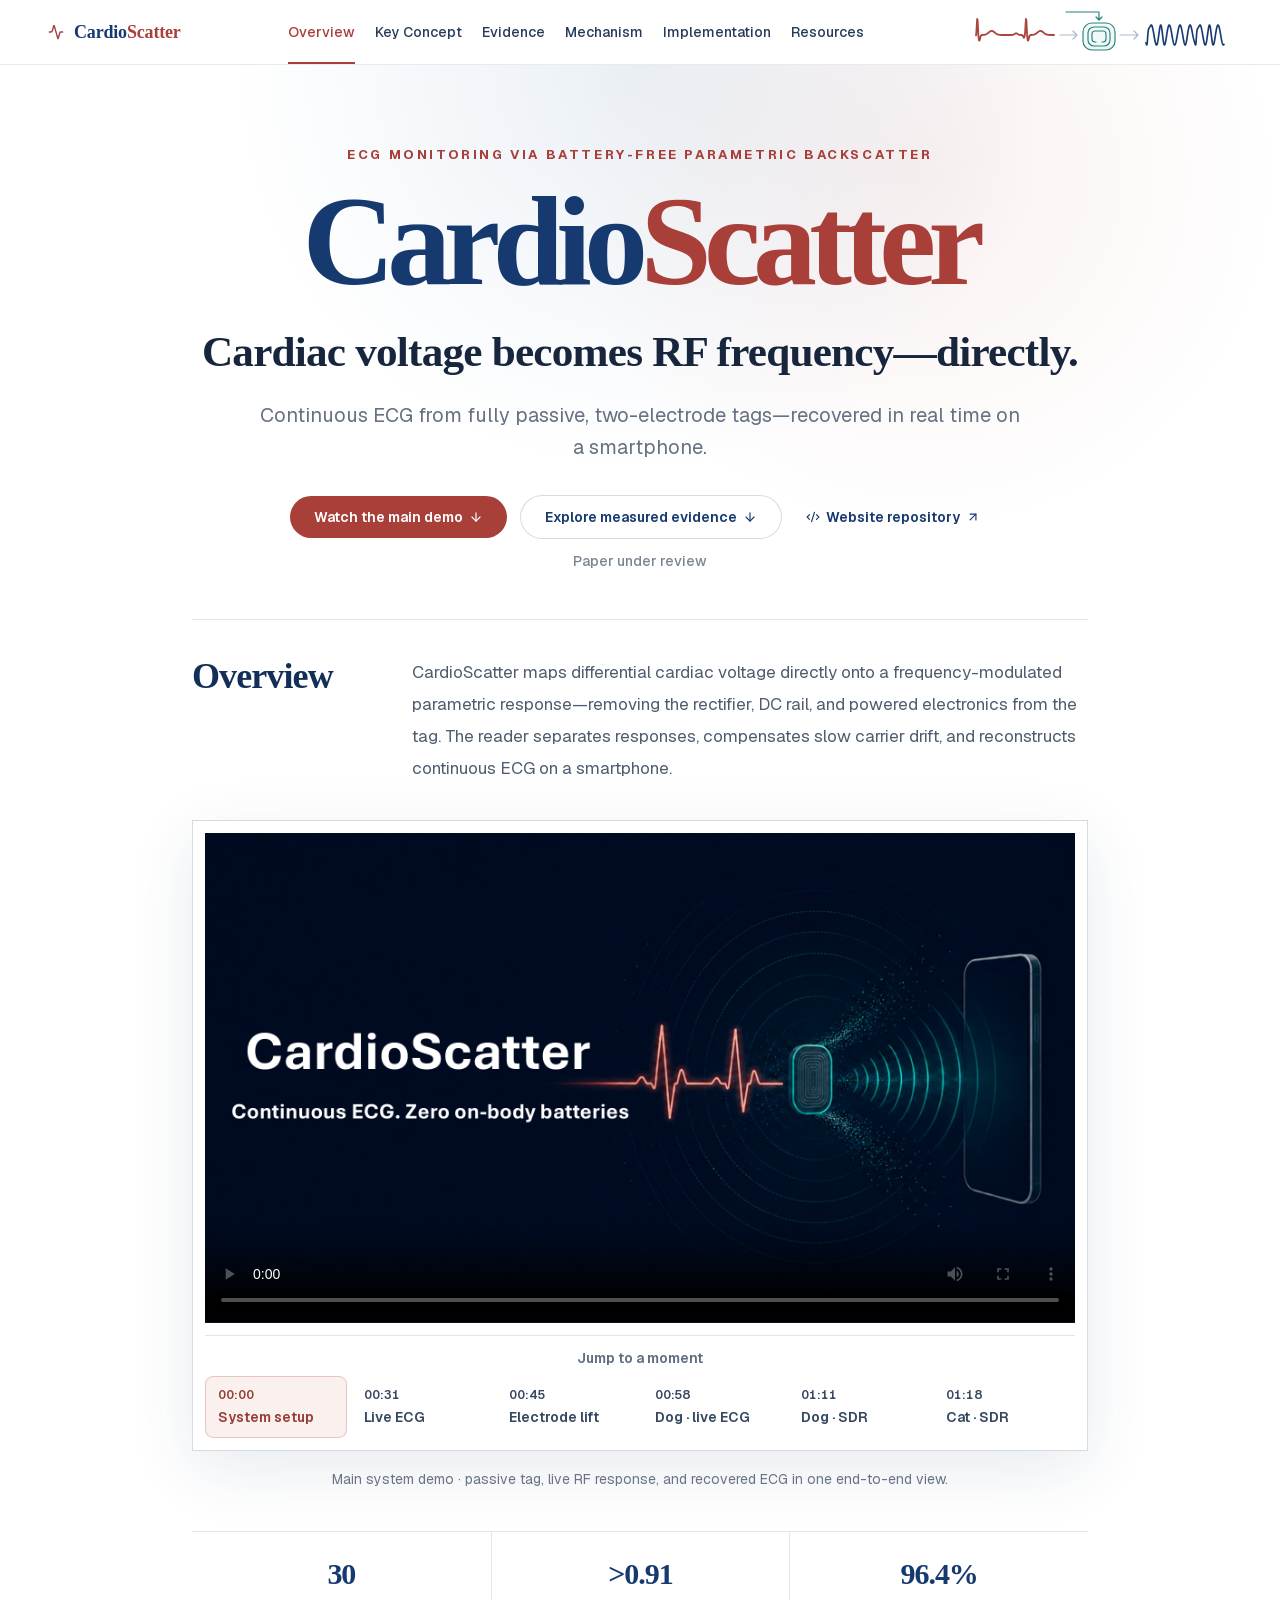
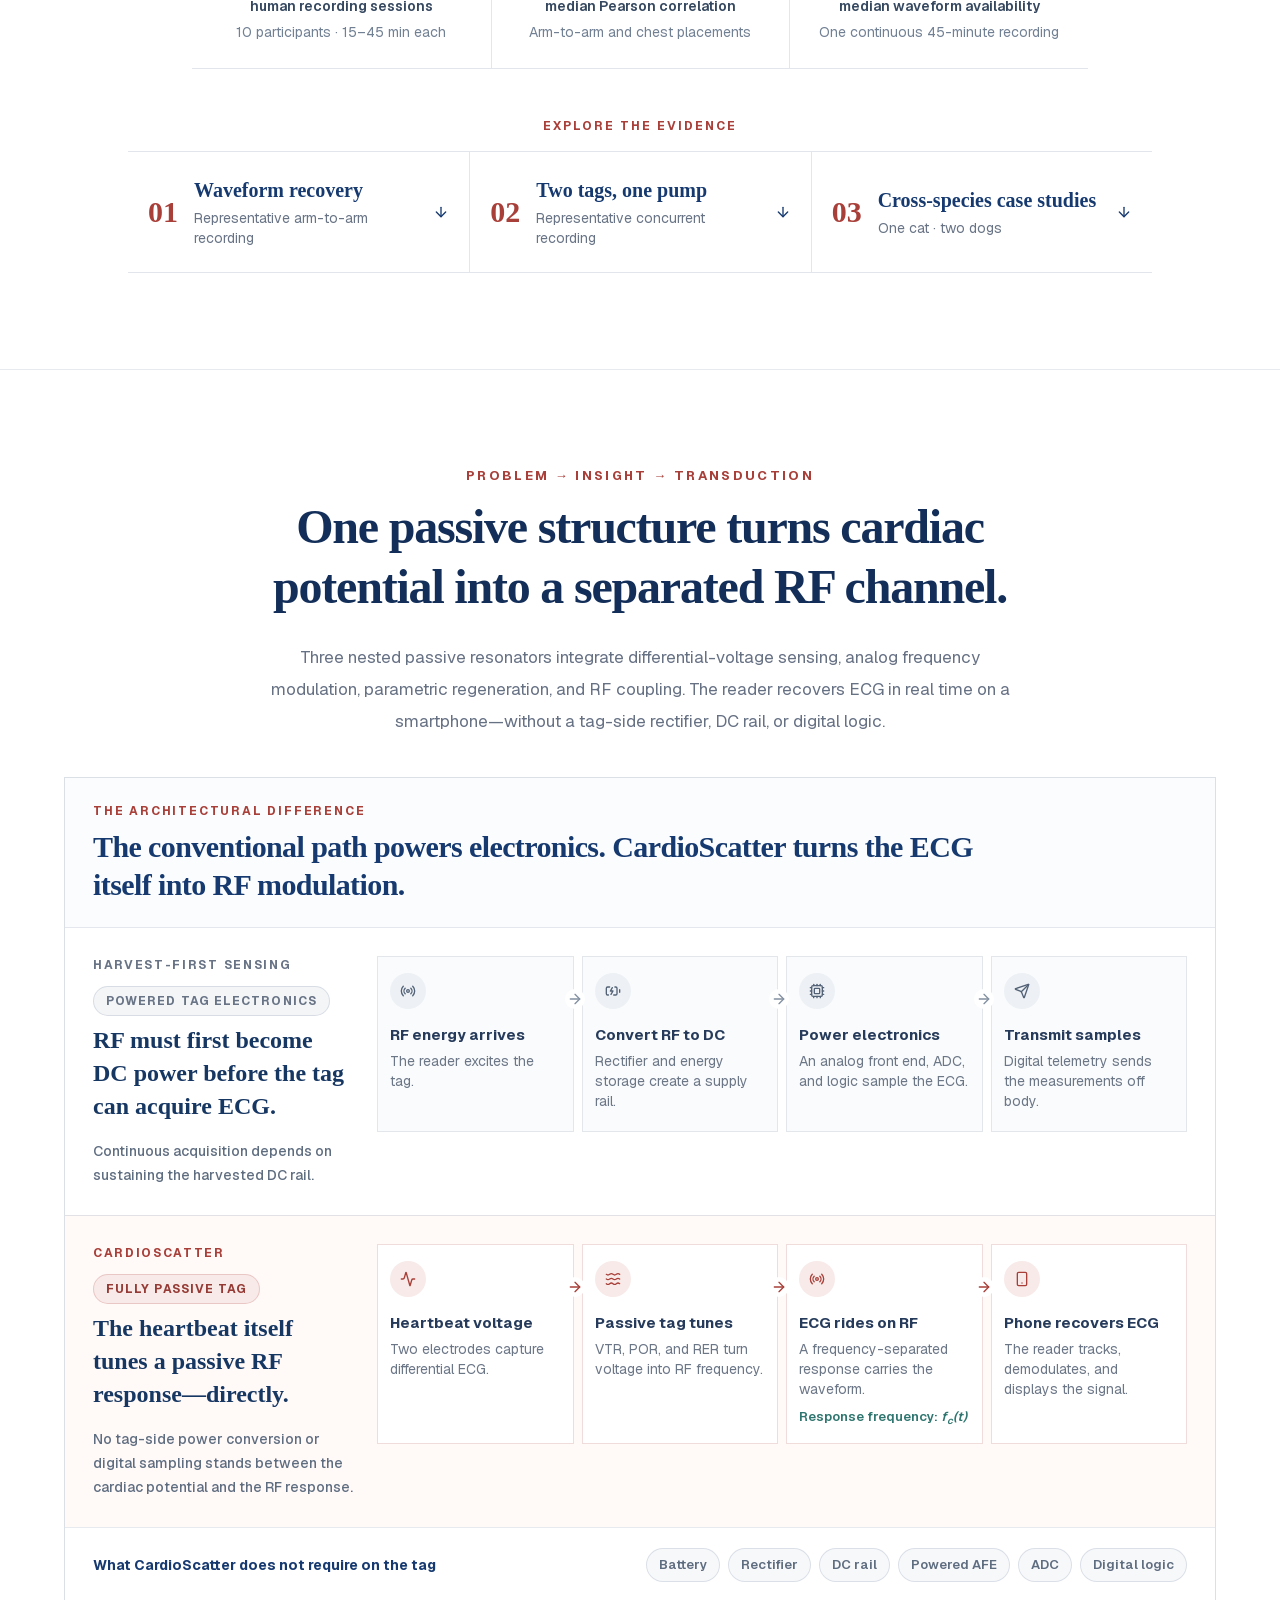
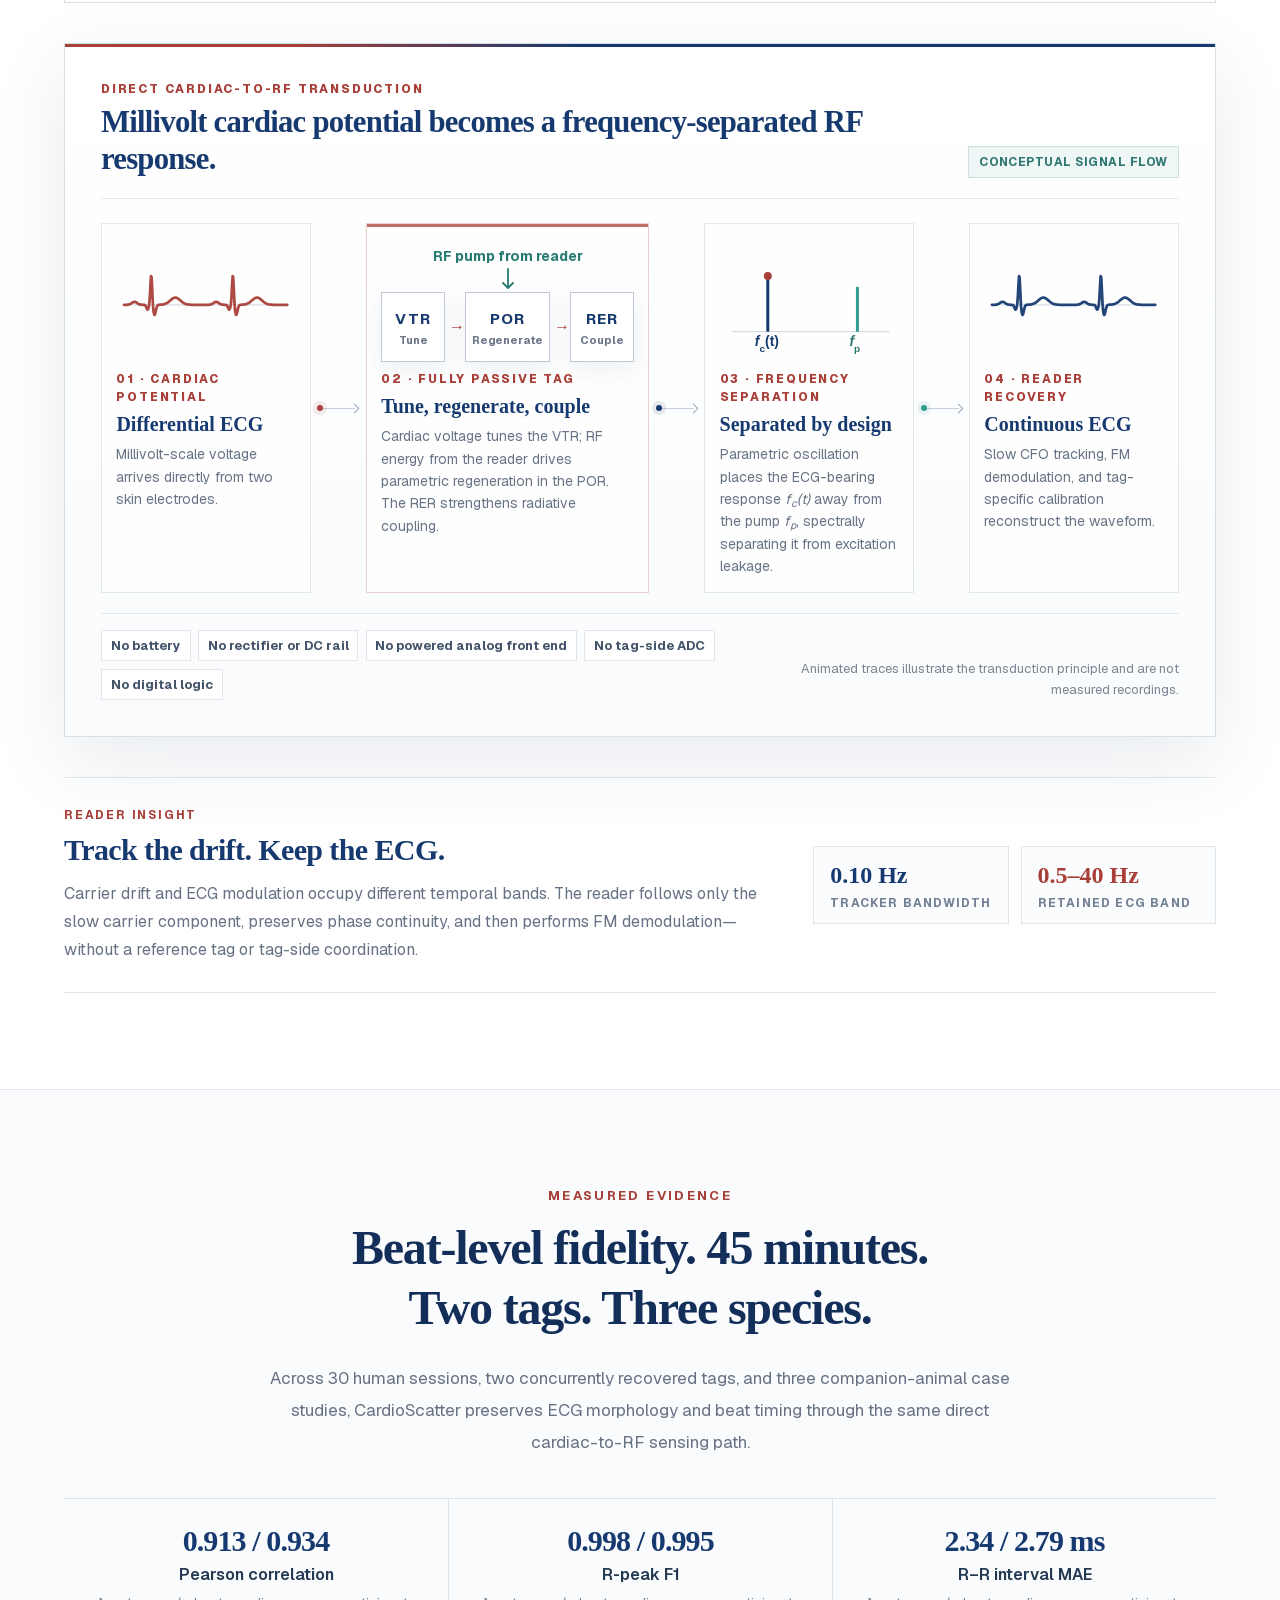
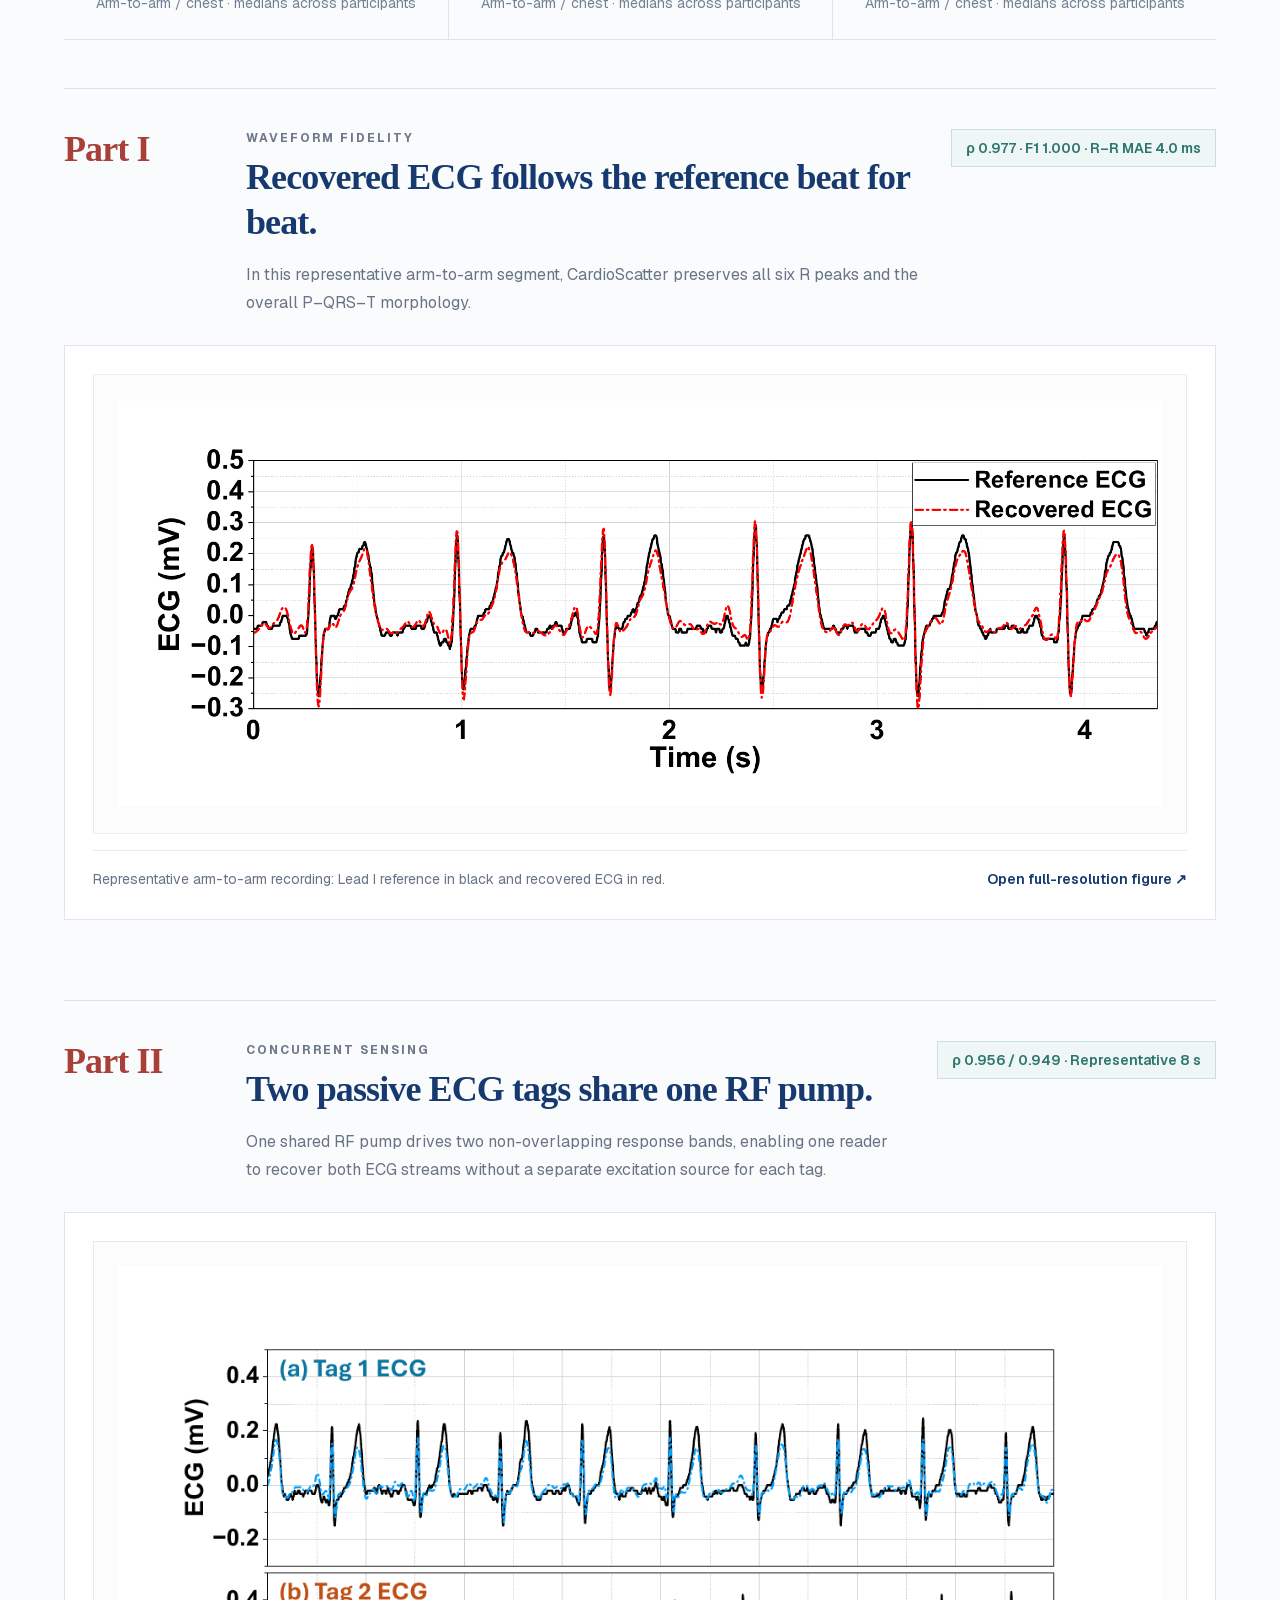
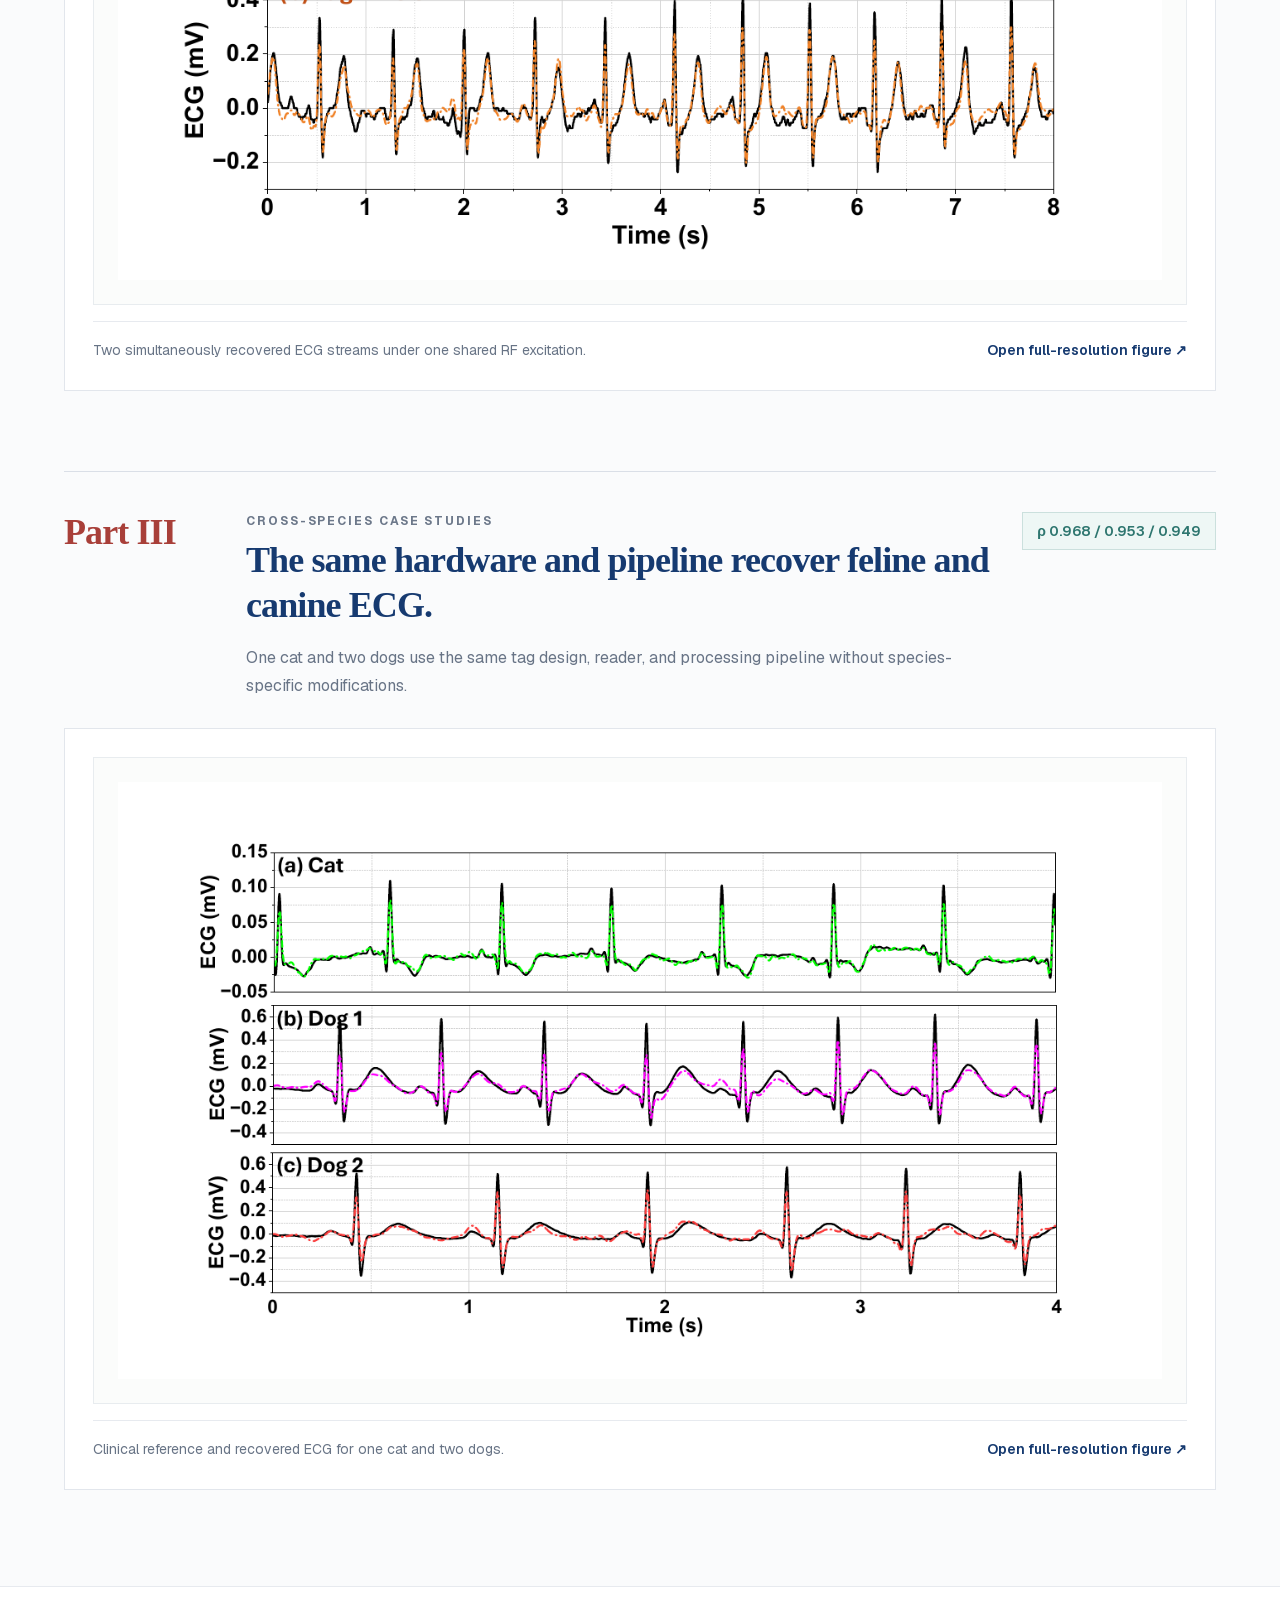
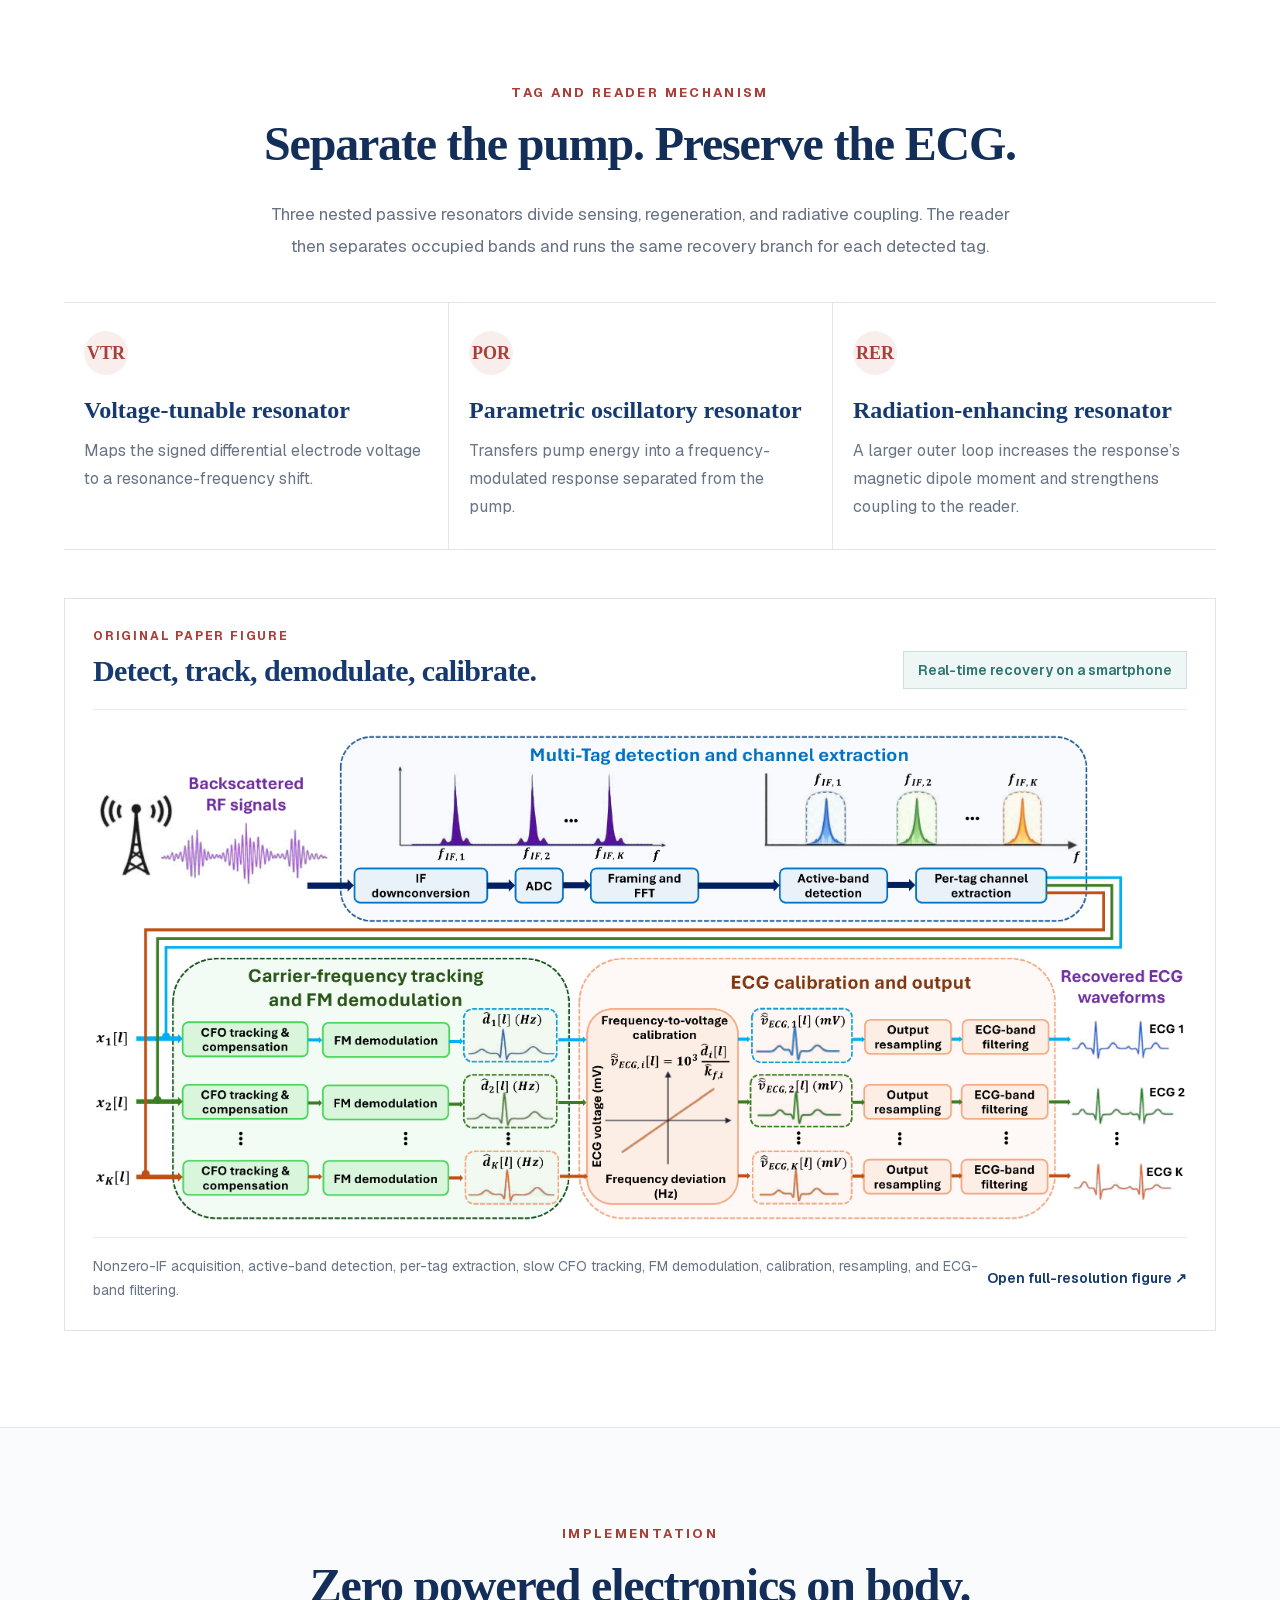
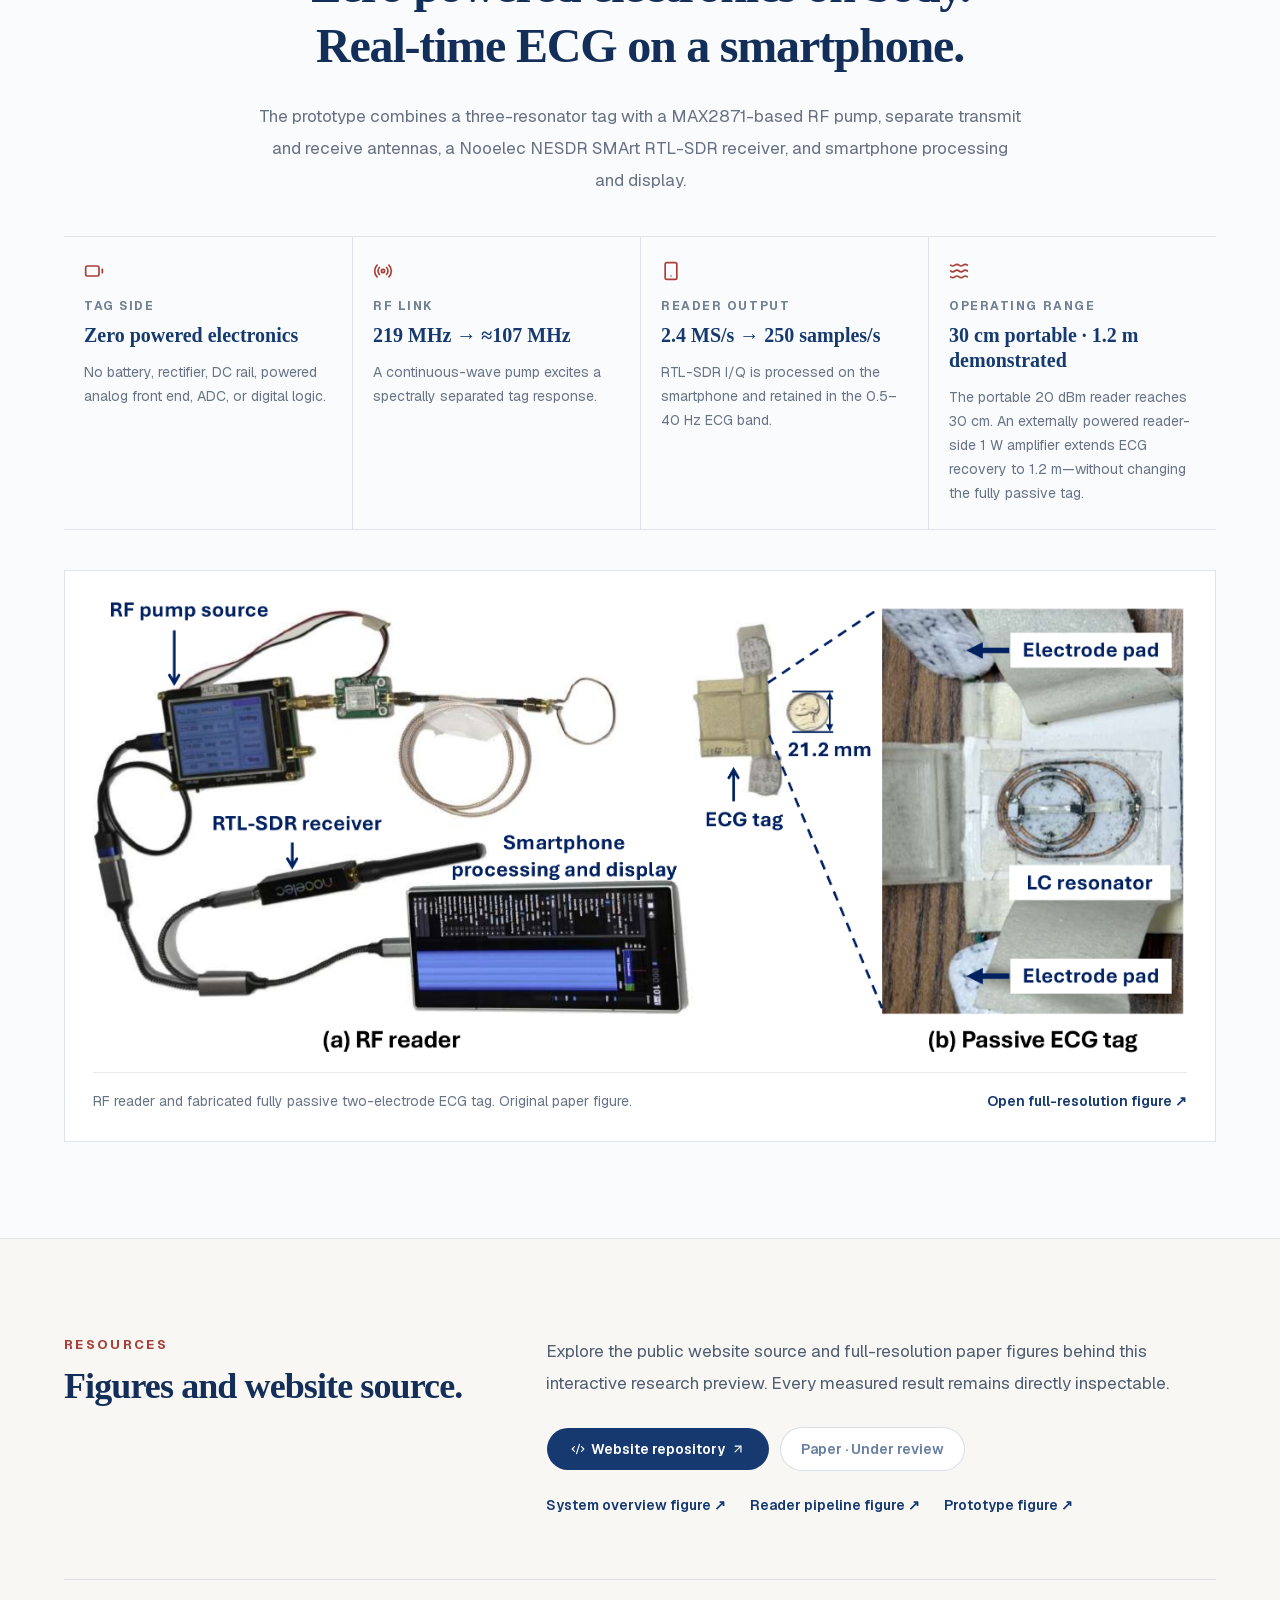
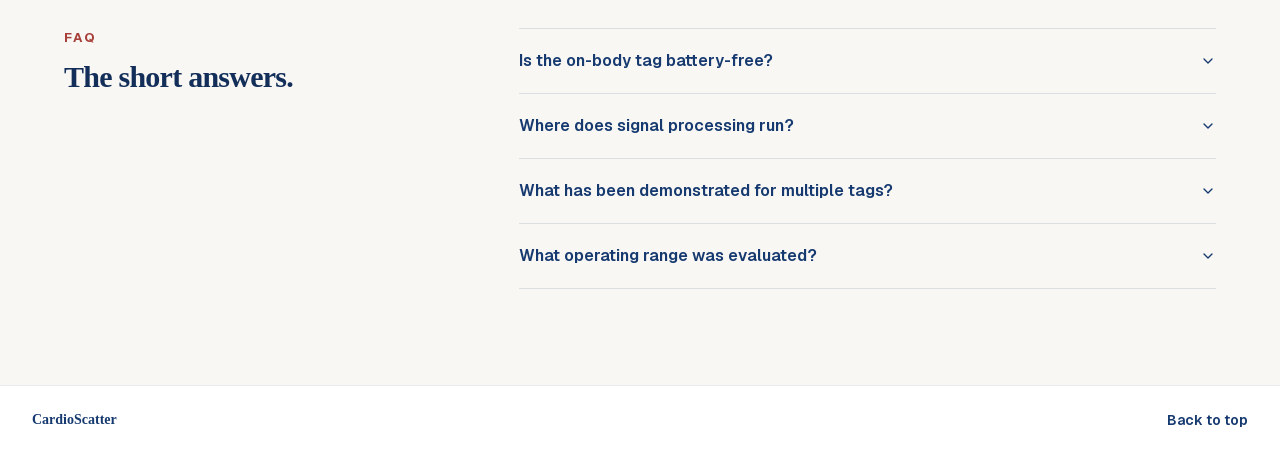
==== commit 6a5f9c02: "Remove header schematic labels, axes and pause control" ====
--- a/index.html
+++ b/index.html
@@ -1,4 +1,4 @@
-<!DOCTYPE html><html lang="en"><head><meta charSet="utf-8"/><meta name="viewport" content="width=device-width, initial-scale=1"/><link rel="stylesheet" href="/_next/static/css/index.CvDgHN7K.css" data-rsc-css-href="/_next/static/css/index.CvDgHN7K.css" data-precedence="vite-rsc/importer-resources"/><link rel="modulepreload" fetchPriority="low" href="/_next/static/chunks/index-BBJxGVWu.js"/><script src="/_next/static/chunks/rolldown-runtime-C60lm6uB.js" type="module" async=""></script><script src="/_next/static/chunks/framework-D_rUT4EX.js" type="module" async=""></script><link rel="modulepreload" href="/_next/static/chunks/layout-segment-context-BA8z4M_Z.js" crossorigin=""/><link rel="modulepreload" href="/_next/static/chunks/reveal-controller-IEX63-le.js" crossorigin=""/><link rel="modulepreload" href="/_next/static/chunks/site-header-CWIh1XWv.js" crossorigin=""/><link rel="modulepreload" href="/_next/static/chunks/signal-model-CorlLMqd.js" crossorigin=""/><link rel="modulepreload" href="/_next/static/chunks/Icon-COpRllaJ.js" crossorigin=""/><link rel="modulepreload" href="/_next/static/chunks/video-showcase-D1yj-Sle.js" crossorigin=""/><link rel="modulepreload" href="/_next/static/chunks/ecg-signal-DzuNaItp.js" crossorigin=""/><link rel="modulepreload" href="/_next/static/chunks/image-8HDFgDu1.js" crossorigin=""/><title>CardioScatter — Battery-Free Continuous ECG</title><meta name="description" content="CardioScatter turns differential cardiac voltage directly into a frequency-separated RF response, enabling continuous ECG from fully passive tags and real-time smartphone recovery."/><meta property="og:title" content="CardioScatter — Battery-Free Continuous ECG"/><meta property="og:description" content="Cardiac voltage becomes a frequency-separated RF response: continuous ECG from a fully passive two-electrode tag, recovered in real time on a smartphone."/><meta property="og:url" content="https://cardioscatter.github.io/"/><meta property="og:site_name" content="CardioScatter"/><meta property="og:type" content="website"/><meta property="og:image" content="https://cardioscatter.github.io/og.png"/><meta property="og:image:width" content="1672"/><meta property="og:image:height" content="941"/><meta property="og:image:alt" content="CardioScatter — Continuous ECG. Zero on-body batteries."/><meta name="twitter:card" content="summary_large_image"/><meta name="twitter:title" content="CardioScatter — Battery-Free Continuous ECG"/><meta name="twitter:description" content="Continuous ECG. Zero on-body batteries."/><meta name="twitter:image" content="https://cardioscatter.github.io/og.png"/><link rel="icon" href="/favicon.svg"/><script>Object.assign(((self[Symbol.for("vinext.navigationRuntime")]??={bootstrap:{routeManifest:null},functions:{}}).bootstrap.rsc??={rsc:[]}),{params:{},nav:{"pathname":"/","searchParams":[]}})</script><link rel="modulepreload" href="/_next/static/chunks/index-BBJxGVWu.js" />
+<!DOCTYPE html><html lang="en"><head><meta charSet="utf-8"/><meta name="viewport" content="width=device-width, initial-scale=1"/><link rel="stylesheet" href="/_next/static/css/index.CwjbpqvZ.css" data-rsc-css-href="/_next/static/css/index.CwjbpqvZ.css" data-precedence="vite-rsc/importer-resources"/><link rel="modulepreload" fetchPriority="low" href="/_next/static/chunks/index-Bd4HreWG.js"/><script src="/_next/static/chunks/rolldown-runtime-C60lm6uB.js" type="module" async=""></script><script src="/_next/static/chunks/framework-D_rUT4EX.js" type="module" async=""></script><link rel="modulepreload" href="/_next/static/chunks/layout-segment-context-DR2-jcn8.js" crossorigin=""/><link rel="modulepreload" href="/_next/static/chunks/reveal-controller-IEX63-le.js" crossorigin=""/><link rel="modulepreload" href="/_next/static/chunks/site-header-C8MoOyGq.js" crossorigin=""/><link rel="modulepreload" href="/_next/static/chunks/signal-model-CorlLMqd.js" crossorigin=""/><link rel="modulepreload" href="/_next/static/chunks/Icon-COpRllaJ.js" crossorigin=""/><link rel="modulepreload" href="/_next/static/chunks/video-showcase-D1yj-Sle.js" crossorigin=""/><link rel="modulepreload" href="/_next/static/chunks/ecg-signal-DzuNaItp.js" crossorigin=""/><link rel="modulepreload" href="/_next/static/chunks/image-B6HTL9pt.js" crossorigin=""/><title>CardioScatter — Battery-Free Continuous ECG</title><meta name="description" content="CardioScatter turns differential cardiac voltage directly into a frequency-separated RF response, enabling continuous ECG from fully passive tags and real-time smartphone recovery."/><meta property="og:title" content="CardioScatter — Battery-Free Continuous ECG"/><meta property="og:description" content="Cardiac voltage becomes a frequency-separated RF response: continuous ECG from a fully passive two-electrode tag, recovered in real time on a smartphone."/><meta property="og:url" content="https://cardioscatter.github.io/"/><meta property="og:site_name" content="CardioScatter"/><meta property="og:type" content="website"/><meta property="og:image" content="https://cardioscatter.github.io/og.png"/><meta property="og:image:width" content="1672"/><meta property="og:image:height" content="941"/><meta property="og:image:alt" content="CardioScatter — Continuous ECG. Zero on-body batteries."/><meta name="twitter:card" content="summary_large_image"/><meta name="twitter:title" content="CardioScatter — Battery-Free Continuous ECG"/><meta name="twitter:description" content="Continuous ECG. Zero on-body batteries."/><meta name="twitter:image" content="https://cardioscatter.github.io/og.png"/><link rel="icon" href="/favicon.svg"/><script>Object.assign(((self[Symbol.for("vinext.navigationRuntime")]??={bootstrap:{routeManifest:null},functions:{}}).bootstrap.rsc??={rsc:[]}),{params:{},nav:{"pathname":"/","searchParams":[]}})</script><link rel="modulepreload" href="/_next/static/chunks/index-Bd4HreWG.js" />
 <link rel="preload" href="/_next/static/_vinext_fonts/geist-8ac0455e797f/geist-98bbbccb.woff2" as="font" type="font/woff2" crossorigin />
 <link rel="preload" href="/_next/static/_vinext_fonts/geist-mono-00e989178794/geist-mono-013b2f2f.woff2" as="font" type="font/woff2" crossorigin />
 <style data-vinext-fonts>/* cyrillic-ext */
@@ -128,4 +128,4 @@
 
 .__variable_geist_mono_1001rt9 { --font-geist-mono: 'Geist Mono', 'Geist Mono Fallback'; }
 </style>
-</head><body class="__variable_geist_19ysh9d __variable_geist_mono_1001rt9 antialiased"><a href="#main-content" class="fixed left-4 top-3 z-[80] -translate-y-20 rounded-md bg-[#163a70] px-4 py-2 text-sm font-semibold text-white transition-transform focus:translate-y-0">Skip to content</a><header class="sticky top-0 z-50 border-b border-[#173763]/10 bg-white/94 backdrop-blur"><div class="mx-auto flex h-16 max-w-7xl items-center justify-between gap-4 px-5 sm:px-8 lg:px-12"><a href="#overview" class="flex shrink-0 items-center gap-2.5" aria-label="CardioScatter home"><svg xmlns="http://www.w3.org/2000/svg" width="24" height="24" viewBox="0 0 24 24" fill="none" stroke="currentColor" stroke-width="2" stroke-linecap="round" stroke-linejoin="round" class="lucide lucide-activity size-4 text-[#a83f39]" aria-hidden="true"><path d="M22 12h-2.48a2 2 0 0 0-1.93 1.46l-2.35 8.36a.25.25 0 0 1-.48 0L9.24 2.18a.25.25 0 0 0-.48 0l-2.35 8.36A2 2 0 0 1 4.49 12H2"></path></svg><span class="font-serif text-lg font-bold tracking-[-0.01em]"><span class="text-[#163a70]">Cardio</span><span class="text-[#a83f39]">Scatter</span></span></a><nav class="hidden h-full items-center gap-5 whitespace-nowrap text-sm font-medium text-[#263b5b] lg:flex" aria-label="Primary navigation"><a href="#overview" aria-current="location" class="relative flex h-full items-center transition-colors hover:text-[#a83f39] text-[#a83f39]">Overview<span class="absolute inset-x-0 bottom-0 h-0.5 origin-left bg-[#a83f39] transition-transform duration-300 scale-x-100" aria-hidden="true"></span></a><a href="#concept" class="relative flex h-full items-center transition-colors hover:text-[#a83f39]">Key Concept<span class="absolute inset-x-0 bottom-0 h-0.5 origin-left bg-[#a83f39] transition-transform duration-300 scale-x-0" aria-hidden="true"></span></a><a href="#evaluation" class="relative flex h-full items-center transition-colors hover:text-[#a83f39]">Evidence<span class="absolute inset-x-0 bottom-0 h-0.5 origin-left bg-[#a83f39] transition-transform duration-300 scale-x-0" aria-hidden="true"></span></a><a href="#mechanism" class="relative flex h-full items-center transition-colors hover:text-[#a83f39]">Mechanism<span class="absolute inset-x-0 bottom-0 h-0.5 origin-left bg-[#a83f39] transition-transform duration-300 scale-x-0" aria-hidden="true"></span></a><a href="#prototype" class="relative flex h-full items-center transition-colors hover:text-[#a83f39]">Implementation<span class="absolute inset-x-0 bottom-0 h-0.5 origin-left bg-[#a83f39] transition-transform duration-300 scale-x-0" aria-hidden="true"></span></a><a href="#resources" class="relative flex h-full items-center transition-colors hover:text-[#a83f39]">Resources<span class="absolute inset-x-0 bottom-0 h-0.5 origin-left bg-[#a83f39] transition-transform duration-300 scale-x-0" aria-hidden="true"></span></a></nav><div class="flex shrink-0 items-center gap-2"><span class="hidden rounded-full border border-[#163a70]/15 bg-[#f5f7fa] px-3 py-1 text-[12px] font-bold uppercase tracking-[0.1em] text-[#163a70] sm:inline-flex md:hidden lg:inline-flex xl:hidden">Anonymous</span><button type="button" class="header-signal" aria-label="Pause signal animation" aria-disabled="false" aria-describedby="header-signal-description" title="Pause signal animation"><span id="header-signal-description" class="sr-only">Conceptual signal flow, not to scale: cardiac voltage tunes a fully passive tag. An external reader supplies the RF pump. Cardiac information changes the RF response frequency.</span><svg viewBox="0 0 260 60" aria-hidden="true"><path class="header-signal-axis" d="M4 33H82 M174 33H252"></path><path class="header-signal-ecg" d="M4.00 33.00 L4.39 33.00 L4.78 33.00 L5.17 33.00 L5.56 33.00 L5.95 33.00 L6.34 33.00 L6.73 33.00 L7.12 33.00 L7.51 32.99 L7.90 32.99 L8.29 32.97 L8.68 32.95 L9.07 32.90 L9.46 32.82 L9.85 32.71 L10.24 32.55 L10.63 32.34 L11.02 32.10 L11.41 31.84 L11.80 31.60 L12.19 31.42 L12.58 31.31 L12.97 31.31 L13.36 31.42 L13.75 31.60 L14.14 31.84 L14.53 32.10 L14.92 32.34 L15.31 32.55 L15.70 32.71 L16.09 32.82 L16.48 32.90 L16.87 32.95 L17.26 32.97 L17.65 32.99 L18.04 33.00 L18.43 33.02 L18.82 33.10 L19.21 33.37 L19.60 33.98 L19.99 34.88 L20.38 35.61 L20.77 35.59 L21.16 34.70 L21.55 32.70 L21.94 28.23 L22.33 20.99 L22.72 16.31 L23.11 19.81 L23.50 28.00 L23.89 34.38 L24.28 37.61 L24.67 38.74 L25.06 38.25 L25.45 36.72 L25.84 35.05 L26.23 33.88 L26.62 33.29 L27.01 33.06 L27.40 32.99 L27.79 32.97 L28.18 32.95 L28.57 32.93 L28.96 32.90 L29.35 32.85 L29.74 32.80 L30.13 32.73 L30.52 32.63 L30.91 32.52 L31.30 32.37 L31.69 32.20 L32.08 32.00 L32.47 31.77 L32.86 31.51 L33.25 31.23 L33.64 30.92 L34.03 30.61 L34.42 30.29 L34.81 29.98 L35.20 29.69 L35.59 29.43 L35.98 29.21 L36.37 29.05 L36.76 28.95 L37.15 28.92 L37.54 28.95 L37.93 29.05 L38.32 29.21 L38.71 29.43 L39.10 29.69 L39.49 29.98 L39.88 30.29 L40.27 30.61 L40.66 30.92 L41.05 31.23 L41.44 31.51 L41.83 31.77 L42.22 32.00 L42.61 32.20 L43.00 32.37 L43.39 32.52 L43.78 32.63 L44.17 32.73 L44.56 32.80 L44.95 32.85 L45.34 32.90 L45.73 32.93 L46.12 32.95 L46.51 32.97 L46.90 32.98 L47.29 32.99 L47.68 32.99 L48.07 32.99 L48.46 33.00 L48.85 33.00 L49.24 33.00 L49.63 33.00 L50.02 33.00 L50.41 33.00 L50.80 33.00 L51.19 33.00 L51.58 33.00 L51.97 33.00 L52.36 33.00 L52.75 33.00 L53.14 33.00 L53.53 33.00 L53.92 33.00 L54.31 33.00 L54.70 33.00 L55.09 33.00 L55.48 33.00 L55.87 33.00 L56.26 32.99 L56.65 32.99 L57.04 32.97 L57.43 32.95 L57.82 32.90 L58.21 32.82 L58.60 32.71 L58.99 32.55 L59.38 32.34 L59.77 32.10 L60.16 31.84 L60.55 31.60 L60.94 31.42 L61.33 31.31 L61.72 31.31 L62.11 31.42 L62.50 31.60 L62.89 31.84 L63.28 32.10 L63.67 32.34 L64.06 32.55 L64.45 32.71 L64.84 32.82 L65.23 32.90 L65.62 32.95 L66.01 32.97 L66.40 32.99 L66.79 33.00 L67.18 33.02 L67.57 33.10 L67.96 33.37 L68.35 33.98 L68.74 34.88 L69.13 35.61 L69.52 35.59 L69.91 34.70 L70.30 32.70 L70.69 28.23 L71.08 20.99 L71.47 16.31 L71.86 19.81 L72.25 28.00 L72.64 34.38 L73.03 37.61 L73.42 38.74 L73.81 38.25 L74.20 36.72 L74.59 35.05 L74.98 33.88 L75.37 33.29 L75.76 33.06 L76.15 32.99 L76.54 32.97 L76.93 32.95 L77.32 32.93 L77.71 32.90 L78.10 32.85 L78.49 32.80 L78.88 32.73 L79.27 32.63 L79.66 32.52 L80.05 32.37 L80.44 32.20 L80.83 32.00 L81.22 31.77 L81.61 31.51 L82.00 31.23 "></path><path class="header-signal-arrow" d="M88 33H105 M101 29L105 33L101 37 M148 33H166 M162 29L166 33L162 37"></path><path class="header-signal-pump" d="M94 10H127V18 M124 15L127 18L130 15"></path><text class="header-signal-pump-label" x="94" y="7">RF pump</text><g class="header-signal-tag"><rect x="111" y="21" width="32" height="27" rx="9"></rect><rect x="116" y="25" width="22" height="19" rx="6"></rect><path d="M124 40H123Q120 40 120 37V32Q120 29 123 29H131Q134 29 134 32V37Q134 40 131 40H130"></path></g><path class="header-signal-rf" d="M174.00 33.00 L174.24 31.59 L174.49 30.20 L174.73 28.87 L174.97 27.62 L175.22 26.48 L175.46 25.48 L175.71 24.62 L175.95 23.93 L176.19 23.43 L176.44 23.11 L176.68 23.00 L176.93 23.09 L177.17 23.37 L177.41 23.85 L177.66 24.52 L177.90 25.35 L178.14 26.34 L178.39 27.47 L178.63 28.71 L178.88 30.04 L179.12 31.44 L179.36 32.87 L179.61 34.32 L179.85 35.75 L180.09 37.13 L180.34 38.44 L180.58 39.64 L180.82 40.71 L181.07 41.60 L181.31 42.30 L181.56 42.77 L181.80 42.99 L182.04 42.93 L182.29 42.60 L182.53 41.99 L182.78 41.12 L183.02 40.01 L183.26 38.71 L183.51 37.26 L183.75 35.70 L183.99 34.10 L184.24 32.48 L184.48 30.91 L184.72 29.42 L184.97 28.03 L185.21 26.78 L185.46 25.68 L185.70 24.76 L185.94 24.02 L186.19 23.48 L186.43 23.14 L186.68 23.00 L186.92 23.07 L187.16 23.34 L187.41 23.81 L187.65 24.46 L187.89 25.28 L188.14 26.25 L188.38 27.36 L188.63 28.59 L188.87 29.89 L189.11 31.23 L189.36 32.58 L189.60 33.87 L189.84 35.07 L190.09 36.14 L190.33 37.10 L190.57 37.97 L190.82 38.79 L191.06 39.61 L191.31 40.43 L191.55 41.26 L191.79 42.07 L192.04 42.76 L192.28 42.98 L192.53 42.09 L192.77 39.65 L193.01 36.14 L193.26 32.67 L193.50 30.03 L193.74 28.31 L193.99 27.24 L194.23 26.58 L194.47 26.13 L194.72 25.79 L194.96 25.47 L195.21 25.11 L195.45 24.69 L195.69 24.23 L195.94 23.77 L196.18 23.38 L196.43 23.11 L196.67 23.00 L196.91 23.08 L197.16 23.36 L197.40 23.84 L197.64 24.50 L197.89 25.33 L198.13 26.32 L198.38 27.45 L198.62 28.69 L198.86 30.02 L199.11 31.42 L199.35 32.86 L199.59 34.30 L199.84 35.72 L200.08 37.09 L200.32 38.38 L200.57 39.56 L200.81 40.61 L201.06 41.49 L201.30 42.19 L201.54 42.69 L201.79 42.95 L202.03 42.98 L202.28 42.76 L202.52 42.28 L202.76 41.55 L203.01 40.57 L203.25 39.35 L203.49 37.93 L203.74 36.33 L203.98 34.59 L204.22 32.77 L204.47 30.92 L204.71 29.12 L204.96 27.43 L205.20 25.92 L205.44 24.67 L205.69 23.73 L205.93 23.16 L206.18 23.00 L206.42 23.27 L206.66 23.95 L206.91 25.03 L207.15 26.46 L207.39 28.18 L207.64 30.11 L207.88 32.15 L208.13 34.22 L208.37 36.22 L208.61 38.06 L208.86 39.68 L209.10 41.02 L209.34 42.03 L209.59 42.68 L209.83 42.98 L210.07 42.92 L210.32 42.54 L210.56 41.85 L210.81 40.89 L211.05 39.72 L211.29 38.37 L211.54 36.89 L211.78 35.33 L212.03 33.74 L212.27 32.14 L212.51 30.60 L212.76 29.13 L213.00 27.77 L213.24 26.54 L213.49 25.47 L213.73 24.58 L213.97 23.88 L214.22 23.38 L214.46 23.08 L214.71 23.00 L214.95 23.13 L215.19 23.46 L215.44 23.99 L215.68 24.70 L215.93 25.58 L216.17 26.61 L216.41 27.77 L216.66 29.03 L216.90 30.37 L217.14 31.77 L217.39 33.19 L217.63 34.60 L217.88 35.98 L218.12 37.30 L218.36 38.54 L218.61 39.66 L218.85 40.65 L219.09 41.48 L219.34 42.15 L219.58 42.63 L219.82 42.91 L220.07 43.00 L220.31 42.89 L220.56 42.57 L220.80 42.07 L221.04 41.38 L221.29 40.52 L221.53 39.52 L221.78 38.38 L222.02 37.13 L222.26 35.80 L222.51 34.41 L222.75 33.00 L222.99 31.59 L223.24 30.20 L223.48 28.87 L223.72 27.62 L223.97 26.48 L224.21 25.48 L224.46 24.62 L224.70 23.93 L224.94 23.43 L225.19 23.11 L225.43 23.00 L225.68 23.09 L225.92 23.37 L226.16 23.85 L226.41 24.52 L226.65 25.35 L226.89 26.34 L227.14 27.47 L227.38 28.71 L227.63 30.04 L227.87 31.44 L228.11 32.87 L228.36 34.32 L228.60 35.75 L228.84 37.13 L229.09 38.44 L229.33 39.64 L229.57 40.71 L229.82 41.60 L230.06 42.30 L230.31 42.77 L230.55 42.99 L230.79 42.93 L231.04 42.60 L231.28 41.99 L231.53 41.12 L231.77 40.01 L232.01 38.71 L232.26 37.26 L232.50 35.70 L232.74 34.10 L232.99 32.48 L233.23 30.91 L233.47 29.42 L233.72 28.03 L233.96 26.78 L234.21 25.68 L234.45 24.76 L234.69 24.02 L234.94 23.48 L235.18 23.14 L235.43 23.00 L235.67 23.07 L235.91 23.34 L236.16 23.81 L236.40 24.46 L236.64 25.28 L236.89 26.25 L237.13 27.36 L237.38 28.59 L237.62 29.89 L237.86 31.23 L238.11 32.58 L238.35 33.87 L238.59 35.07 L238.84 36.14 L239.08 37.10 L239.32 37.97 L239.57 38.79 L239.81 39.61 L240.06 40.43 L240.30 41.26 L240.54 42.07 L240.79 42.76 L241.03 42.98 L241.28 42.09 L241.52 39.65 L241.76 36.14 L242.01 32.67 L242.25 30.03 L242.49 28.31 L242.74 27.24 L242.98 26.58 L243.22 26.13 L243.47 25.79 L243.71 25.47 L243.96 25.11 L244.20 24.69 L244.44 24.23 L244.69 23.77 L244.93 23.38 L245.18 23.11 L245.42 23.00 L245.66 23.08 L245.91 23.36 L246.15 23.84 L246.39 24.50 L246.64 25.33 L246.88 26.32 L247.13 27.45 L247.37 28.69 L247.61 30.02 L247.86 31.42 L248.10 32.86 L248.34 34.30 L248.59 35.72 L248.83 37.09 L249.07 38.38 L249.32 39.56 L249.56 40.61 L249.81 41.49 L250.05 42.19 L250.29 42.69 L250.54 42.95 L250.78 42.98 L251.03 42.76 L251.27 42.28 L251.51 41.55 L251.76 40.57 L252.00 39.35 "></path><text class="header-signal-label" x="43" y="58">ECG</text><text class="header-signal-label" x="127" y="58">Passive tag</text><text class="header-signal-label" x="213" y="58">RF response</text></svg><span class="header-signal-control" aria-hidden="true"><svg xmlns="http://www.w3.org/2000/svg" width="11" height="11" viewBox="0 0 24 24" fill="none" stroke="currentColor" stroke-width="2" stroke-linecap="round" stroke-linejoin="round" class="lucide lucide-pause" aria-hidden="true"><rect x="14" y="3" width="5" height="18" rx="1"></rect><rect x="5" y="3" width="5" height="18" rx="1"></rect></svg></span></button><button type="button" class="grid size-9 place-items-center rounded-full border border-[#163a70]/14 text-[#163a70] lg:hidden" aria-label="Open navigation menu" aria-expanded="false" aria-controls="mobile-navigation"><svg xmlns="http://www.w3.org/2000/svg" width="24" height="24" viewBox="0 0 24 24" fill="none" stroke="currentColor" stroke-width="2" stroke-linecap="round" stroke-linejoin="round" class="lucide lucide-menu size-4" aria-hidden="true"><path d="M4 5h16"></path><path d="M4 12h16"></path><path d="M4 19h16"></path></svg></button></div></div><nav id="mobile-navigation" aria-label="Mobile navigation" class="border-t border-[#173763]/10 bg-white px-5 py-3 shadow-[0_18px_40px_rgba(22,55,99,.10)] lg:hidden hidden"><div class="mx-auto grid max-w-7xl grid-cols-2 gap-1"><a href="#overview" aria-current="location" class="rounded-md px-3 py-3 text-sm font-semibold transition-colors hover:bg-[#f5f7fa] hover:text-[#a83f39] bg-[#f8efed] text-[#a83f39]">Overview</a><a href="#concept" class="rounded-md px-3 py-3 text-sm font-semibold text-[#43536a] transition-colors hover:bg-[#f5f7fa] hover:text-[#a83f39]">Key Concept</a><a href="#evaluation" class="rounded-md px-3 py-3 text-sm font-semibold text-[#43536a] transition-colors hover:bg-[#f5f7fa] hover:text-[#a83f39]">Evidence</a><a href="#mechanism" class="rounded-md px-3 py-3 text-sm font-semibold text-[#43536a] transition-colors hover:bg-[#f5f7fa] hover:text-[#a83f39]">Mechanism</a><a href="#prototype" class="rounded-md px-3 py-3 text-sm font-semibold text-[#43536a] transition-colors hover:bg-[#f5f7fa] hover:text-[#a83f39]">Implementation</a><a href="#resources" class="rounded-md px-3 py-3 text-sm font-semibold text-[#43536a] transition-colors hover:bg-[#f5f7fa] hover:text-[#a83f39]">Resources</a></div></nav></header><main id="main-content" class="min-h-screen bg-white text-[#1d2a3b]"><section id="overview" class="relative isolate overflow-hidden px-5 pb-20 pt-14 sm:px-8 lg:pb-24 lg:pt-20"><div class="absolute inset-x-0 top-0 -z-10 h-[620px] bg-[radial-gradient(circle_at_50%_0%,rgba(26,90,153,.09),transparent_46%),radial-gradient(circle_at_72%_18%,rgba(190,76,68,.08),transparent_34%)]"></div><div class="mx-auto max-w-6xl text-center"><p class="hero-eyebrow text-[13px] font-bold uppercase tracking-[0.2em] text-[#a83f39]">ECG monitoring via battery-free parametric backscatter</p><h1 aria-label="CardioScatter" class="hero-title mt-6 font-serif text-[clamp(2.65rem,13.5vw,8.5rem)] font-semibold leading-[0.82] tracking-[-0.06em] sm:text-[clamp(4.1rem,10vw,8.5rem)]"><span class="hero-cardio text-[#163a70]">Cardio</span><span class="hero-scatter text-[#a83f39]">Scatter</span></h1><p class="hero-message mx-auto mt-8 max-w-4xl text-balance font-serif text-2xl font-semibold leading-tight tracking-[-0.018em] text-[#17263d] sm:text-4xl lg:text-[2.7rem]">Cardiac voltage becomes RF frequency—directly.</p><p class="hero-description mx-auto mt-5 max-w-3xl text-pretty text-base leading-7 text-[#667184] sm:text-xl sm:leading-8">Continuous ECG from fully passive, two-electrode tags—recovered in real time on a smartphone.</p><div class="hero-actions mt-8 flex flex-col items-center justify-center gap-3 sm:flex-row sm:flex-wrap"><a href="#demo-video" class="group/button inline-flex shrink-0 items-center justify-center border border-transparent bg-clip-padding whitespace-nowrap transition-all outline-none select-none focus-visible:border-ring focus-visible:ring-3 focus-visible:ring-ring/50 active:not-aria-[haspopup]:translate-y-px disabled:pointer-events-none disabled:opacity-50 aria-invalid:border-destructive aria-invalid:ring-3 aria-invalid:ring-destructive/20 dark:aria-invalid:border-destructive/50 dark:aria-invalid:ring-destructive/40 [&amp;_svg]:pointer-events-none [&amp;_svg]:shrink-0 [&amp;_svg:not([class*=&#x27;size-&#x27;])]:size-4 gap-1.5 has-data-[icon=inline-end]:pr-2 has-data-[icon=inline-start]:pl-2 h-11 w-full rounded-full bg-[#a83f39] px-6 text-sm font-semibold text-white shadow-none hover:bg-[#8f332f] sm:w-auto">Watch the main demo<svg xmlns="http://www.w3.org/2000/svg" width="24" height="24" viewBox="0 0 24 24" fill="none" stroke="currentColor" stroke-width="2" stroke-linecap="round" stroke-linejoin="round" class="lucide lucide-arrow-down size-3.5" aria-hidden="true"><path d="M12 5v14"></path><path d="m19 12-7 7-7-7"></path></svg></a><a href="#evaluation" class="group/button inline-flex shrink-0 items-center justify-center border bg-clip-padding whitespace-nowrap transition-all outline-none select-none focus-visible:border-ring focus-visible:ring-3 focus-visible:ring-ring/50 active:not-aria-[haspopup]:translate-y-px disabled:pointer-events-none disabled:opacity-50 aria-invalid:border-destructive aria-invalid:ring-3 aria-invalid:ring-destructive/20 dark:aria-invalid:border-destructive/50 dark:aria-invalid:ring-destructive/40 [&amp;_svg]:pointer-events-none [&amp;_svg]:shrink-0 [&amp;_svg:not([class*=&#x27;size-&#x27;])]:size-4 hover:text-foreground aria-expanded:bg-muted aria-expanded:text-foreground dark:border-input dark:bg-input/30 dark:hover:bg-input/50 gap-1.5 has-data-[icon=inline-end]:pr-2 has-data-[icon=inline-start]:pl-2 h-11 w-full rounded-full border-[#163a70]/18 bg-white px-6 text-sm font-semibold text-[#163a70] shadow-none hover:bg-[#f4f7fa] sm:w-auto">Explore measured evidence<svg xmlns="http://www.w3.org/2000/svg" width="24" height="24" viewBox="0 0 24 24" fill="none" stroke="currentColor" stroke-width="2" stroke-linecap="round" stroke-linejoin="round" class="lucide lucide-arrow-down size-3.5" aria-hidden="true"><path d="M12 5v14"></path><path d="m19 12-7 7-7-7"></path></svg></a><a href="https://github.com/CardioScatter/CardioScatter.github.io" target="_blank" rel="noreferrer" class="inline-flex items-center gap-1.5 px-3 py-2 text-sm font-semibold text-[#163a70] transition-colors hover:text-[#a83f39]"><svg xmlns="http://www.w3.org/2000/svg" width="24" height="24" viewBox="0 0 24 24" fill="none" stroke="currentColor" stroke-width="2" stroke-linecap="round" stroke-linejoin="round" class="lucide lucide-code-xml size-3.5" aria-hidden="true"><path d="m18 16 4-4-4-4"></path><path d="m6 8-4 4 4 4"></path><path d="m14.5 4-5 16"></path></svg>Website repository<svg xmlns="http://www.w3.org/2000/svg" width="24" height="24" viewBox="0 0 24 24" fill="none" stroke="currentColor" stroke-width="2" stroke-linecap="round" stroke-linejoin="round" class="lucide lucide-arrow-up-right size-3.5" aria-hidden="true"><path d="M7 7h10v10"></path><path d="M7 17 17 7"></path></svg></a></div><p class="mt-3 text-sm font-medium text-[#7a8492]">Paper under review</p><div class="mx-auto mt-12 grid max-w-4xl gap-5 border-t border-[#173763]/12 pt-9 text-left sm:grid-cols-[180px_1fr] sm:gap-10" data-reveal="true"><h2 class="font-serif text-3xl font-semibold tracking-[-0.025em] text-[#132f59] sm:text-4xl">Overview</h2><p class="text-[17px] leading-8 text-[#4e5d70]">CardioScatter maps differential cardiac voltage directly onto a frequency-modulated parametric response—removing the rectifier, DC rail, and powered electronics from the tag. The reader separates responses, compensates slow carrier drift, and reconstructs continuous ECG on a smartphone.</p></div><div id="demo-video" class="mx-auto mt-9 max-w-4xl" data-reveal="true"><div class="overflow-hidden border border-[#173763]/18 bg-white p-2 shadow-[0_18px_60px_rgba(22,55,99,.10)] sm:p-3"><video id="main-demo-video" class="block aspect-video w-full bg-[#061126] object-contain" controls="" playsInline="" preload="metadata" poster="/cardioscatter-demo-poster.png" aria-label="CardioScatter system demo with English narration and subtitles"><source src="/cardioscatter-demo.mp4?v=guided-demo-20260903" type="video/mp4"/>Your browser does not support embedded video.<!-- --> <a href="/cardioscatter-demo.mp4?v=guided-demo-20260903">Download the demo video.</a></video><nav aria-label="Video chapters" class="mt-2 border-t border-[#173763]/12 pt-3 sm:mt-3"><p class="px-2 pb-2 text-sm font-semibold text-[#5f6d80]">Jump to a moment</p><div class="grid grid-cols-2 gap-1 sm:grid-cols-3 lg:grid-cols-6"><button type="button" aria-controls="main-demo-video" aria-current="step" aria-label="Play System setup from 00:00" class="min-w-0 rounded-sm border px-3 py-2.5 text-left transition-colors focus-visible:outline-2 focus-visible:outline-offset-2 focus-visible:outline-[#163a70] border-[#a83f39]/25 bg-[#faf1ef] text-[#973c36]"><span class="block text-xs font-semibold tabular-nums">00:00</span><span class="mt-1 block text-sm font-semibold leading-5">System setup</span></button><button type="button" aria-controls="main-demo-video" aria-label="Play Live ECG from 00:31" class="min-w-0 rounded-sm border px-3 py-2.5 text-left transition-colors focus-visible:outline-2 focus-visible:outline-offset-2 focus-visible:outline-[#163a70] border-transparent text-[#354860] hover:border-[#173763]/12 hover:bg-[#f5f7fa]"><span class="block text-xs font-semibold tabular-nums">00:31</span><span class="mt-1 block text-sm font-semibold leading-5">Live ECG</span></button><button type="button" aria-controls="main-demo-video" aria-label="Play Electrode lift from 00:45" class="min-w-0 rounded-sm border px-3 py-2.5 text-left transition-colors focus-visible:outline-2 focus-visible:outline-offset-2 focus-visible:outline-[#163a70] border-transparent text-[#354860] hover:border-[#173763]/12 hover:bg-[#f5f7fa]"><span class="block text-xs font-semibold tabular-nums">00:45</span><span class="mt-1 block text-sm font-semibold leading-5">Electrode lift</span></button><button type="button" aria-controls="main-demo-video" aria-label="Play Dog · live ECG from 00:58" class="min-w-0 rounded-sm border px-3 py-2.5 text-left transition-colors focus-visible:outline-2 focus-visible:outline-offset-2 focus-visible:outline-[#163a70] border-transparent text-[#354860] hover:border-[#173763]/12 hover:bg-[#f5f7fa]"><span class="block text-xs font-semibold tabular-nums">00:58</span><span class="mt-1 block text-sm font-semibold leading-5">Dog · live ECG</span></button><button type="button" aria-controls="main-demo-video" aria-label="Play Dog · SDR from 01:11" class="min-w-0 rounded-sm border px-3 py-2.5 text-left transition-colors focus-visible:outline-2 focus-visible:outline-offset-2 focus-visible:outline-[#163a70] border-transparent text-[#354860] hover:border-[#173763]/12 hover:bg-[#f5f7fa]"><span class="block text-xs font-semibold tabular-nums">01:11</span><span class="mt-1 block text-sm font-semibold leading-5">Dog · SDR</span></button><button type="button" aria-controls="main-demo-video" aria-label="Play Cat · SDR from 01:18" class="min-w-0 rounded-sm border px-3 py-2.5 text-left transition-colors focus-visible:outline-2 focus-visible:outline-offset-2 focus-visible:outline-[#163a70] border-transparent text-[#354860] hover:border-[#173763]/12 hover:bg-[#f5f7fa]"><span class="block text-xs font-semibold tabular-nums">01:18</span><span class="mt-1 block text-sm font-semibold leading-5">Cat · SDR</span></button></div></nav></div><p class="mt-4 text-sm leading-6 text-[#687486]">Main system demo · passive tag, live RF response, and recovered ECG in one end-to-end view.</p></div><div class="mx-auto mt-10 grid max-w-4xl border-y border-[#173763]/12 sm:grid-cols-3"><div class="px-5 py-6" data-reveal="true" data-reveal-delay="0"><div class="font-serif text-3xl font-semibold tracking-[-0.035em] text-[#163a70]">30</div><div class="mt-1 text-sm font-semibold text-[#354860]">human recording sessions</div><div class="mt-1 text-sm leading-6 text-[#728094]">10 participants · 15–45 min each</div></div><div class="px-5 py-6 border-t border-[#173763]/12 sm:border-l sm:border-t-0" data-reveal="true" data-reveal-delay="1"><div class="font-serif text-3xl font-semibold tracking-[-0.035em] text-[#163a70]">&gt;0.91</div><div class="mt-1 text-sm font-semibold text-[#354860]">median Pearson correlation</div><div class="mt-1 text-sm leading-6 text-[#728094]">Arm-to-arm and chest placements</div></div><div class="px-5 py-6 border-t border-[#173763]/12 sm:border-l sm:border-t-0" data-reveal="true" data-reveal-delay="2"><div class="font-serif text-3xl font-semibold tracking-[-0.035em] text-[#163a70]">96.4%</div><div class="mt-1 text-sm font-semibold text-[#354860]">median waveform availability</div><div class="mt-1 text-sm leading-6 text-[#728094]">One continuous 45-minute recording</div></div></div><nav aria-label="Demo chapters" class="mx-auto mt-12 max-w-5xl text-left" data-reveal="true"><p class="text-center text-[12px] font-bold uppercase tracking-[0.17em] text-[#a83f39]">Explore the evidence</p><div class="mt-4 grid border-y border-[#173763]/12 sm:grid-cols-3"><a href="#demo-waveform" class="group flex items-center gap-4 px-5 py-6 transition-colors hover:bg-[#f7f9fa]"><span class="font-serif text-3xl font-semibold text-[#a83f39]">01</span><span class="min-w-0 flex-1"><span class="block font-serif text-xl font-semibold text-[#163a70]">Waveform recovery</span><span class="mt-1 block text-sm leading-5 text-[#687486]">Representative arm-to-arm recording</span></span><svg xmlns="http://www.w3.org/2000/svg" width="24" height="24" viewBox="0 0 24 24" fill="none" stroke="currentColor" stroke-width="2" stroke-linecap="round" stroke-linejoin="round" class="lucide lucide-arrow-down size-4 shrink-0 text-[#163a70] transition-transform group-hover:translate-y-1" aria-hidden="true"><path d="M12 5v14"></path><path d="m19 12-7 7-7-7"></path></svg></a><a href="#demo-multitag" class="group flex items-center gap-4 px-5 py-6 transition-colors hover:bg-[#f7f9fa] border-t border-[#173763]/12 sm:border-l sm:border-t-0"><span class="font-serif text-3xl font-semibold text-[#a83f39]">02</span><span class="min-w-0 flex-1"><span class="block font-serif text-xl font-semibold text-[#163a70]">Two tags, one pump</span><span class="mt-1 block text-sm leading-5 text-[#687486]">Representative concurrent recording</span></span><svg xmlns="http://www.w3.org/2000/svg" width="24" height="24" viewBox="0 0 24 24" fill="none" stroke="currentColor" stroke-width="2" stroke-linecap="round" stroke-linejoin="round" class="lucide lucide-arrow-down size-4 shrink-0 text-[#163a70] transition-transform group-hover:translate-y-1" aria-hidden="true"><path d="M12 5v14"></path><path d="m19 12-7 7-7-7"></path></svg></a><a href="#demo-species" class="group flex items-center gap-4 px-5 py-6 transition-colors hover:bg-[#f7f9fa] border-t border-[#173763]/12 sm:border-l sm:border-t-0"><span class="font-serif text-3xl font-semibold text-[#a83f39]">03</span><span class="min-w-0 flex-1"><span class="block font-serif text-xl font-semibold text-[#163a70]">Cross-species case studies</span><span class="mt-1 block text-sm leading-5 text-[#687486]">One cat · two dogs</span></span><svg xmlns="http://www.w3.org/2000/svg" width="24" height="24" viewBox="0 0 24 24" fill="none" stroke="currentColor" stroke-width="2" stroke-linecap="round" stroke-linejoin="round" class="lucide lucide-arrow-down size-4 shrink-0 text-[#163a70] transition-transform group-hover:translate-y-1" aria-hidden="true"><path d="M12 5v14"></path><path d="m19 12-7 7-7-7"></path></svg></a></div></nav></div></section><section id="concept" class="border-t border-[#173763]/10 px-5 py-20 sm:px-8 lg:py-24"><div class="mx-auto max-w-6xl"><div class="mx-auto max-w-4xl text-center" data-reveal="true"><p class="text-[13px] font-bold uppercase tracking-[0.18em] text-[#a83f39]">Problem → insight → transduction</p><h2 class="mt-3 text-balance font-serif text-3xl font-semibold leading-tight tracking-[-0.025em] text-[#132f59] sm:text-5xl">One passive structure turns cardiac potential into a separated RF channel.</h2></div><p class="mx-auto mt-6 max-w-3xl text-center text-[17px] leading-8 text-[#667184]" data-reveal="true" data-reveal-delay="1">Three nested passive resonators integrate differential-voltage sensing, analog frequency modulation, parametric regeneration, and RF coupling. The reader recovers ECG in real time on a smartphone—without a tag-side rectifier, DC rail, or digital logic.</p><div class="mt-10" data-reveal="true"><div class="overflow-hidden border border-[#173763]/14 bg-[#fbfcfd]"><div class="border-b border-[#173763]/10 px-5 py-6 sm:px-7"><p class="text-[12px] font-bold uppercase tracking-[0.15em] text-[#a83f39]">The architectural difference</p><h3 class="mt-2 max-w-4xl font-serif text-2xl font-semibold leading-tight tracking-[-0.02em] text-[#163a70] sm:text-3xl">The conventional path powers electronics. CardioScatter turns the ECG itself into RF modulation.</h3></div><div><article class="px-5 py-6 sm:px-7 sm:py-7  bg-white"><div class="grid gap-6 lg:grid-cols-[260px_1fr] lg:items-start"><div><div class="flex flex-col items-start gap-3"><p class="text-[12px] font-bold uppercase tracking-[0.14em] text-[#687486]">Harvest-first sensing</p><span class="w-fit rounded-full border px-3 py-1.5 text-xs font-bold uppercase tracking-[0.09em] border-[#173763]/12 bg-[#f3f5f7] text-[#687486]">Powered tag electronics</span></div><h4 class="mt-2 max-w-xl font-serif text-xl font-semibold leading-snug text-[#173763] sm:text-2xl">RF must first become DC power before the tag can acquire ECG.</h4><p class="mt-4 text-sm font-medium leading-6 text-[#5f6d80]">Continuous acquisition depends on sustaining the harvested DC rail.</p></div><ol class="grid gap-2 sm:grid-cols-4"><li class="relative border px-3 py-4 text-left sm:min-h-44 border-[#173763]/10 bg-[#fafbfc]"><div class="grid size-9 place-items-center rounded-full bg-[#edf1f5] text-[#526176]"><svg xmlns="http://www.w3.org/2000/svg" width="24" height="24" viewBox="0 0 24 24" fill="none" stroke="currentColor" stroke-width="2" stroke-linecap="round" stroke-linejoin="round" class="lucide lucide-radio size-4" aria-hidden="true"><path d="M16.247 7.761a6 6 0 0 1 0 8.478"></path><path d="M19.075 4.933a10 10 0 0 1 0 14.134"></path><path d="M4.925 19.067a10 10 0 0 1 0-14.134"></path><path d="M7.753 16.239a6 6 0 0 1 0-8.478"></path><circle cx="12" cy="12" r="2"></circle></svg></div><p class="mt-4 text-[15px] font-bold leading-5 text-[#263b5b]">RF energy arrives</p><p class="mt-1.5 text-sm leading-5 text-[#6b7687]">The reader excites the tag.</p><span class="absolute z-10 grid size-5 place-items-center rounded-full bg-white text-[#8390a1] -bottom-3 left-1/2 -translate-x-1/2 sm:-right-3 sm:bottom-auto sm:left-auto sm:top-8 sm:translate-x-0" aria-hidden="true"><svg xmlns="http://www.w3.org/2000/svg" width="24" height="24" viewBox="0 0 24 24" fill="none" stroke="currentColor" stroke-width="2" stroke-linecap="round" stroke-linejoin="round" class="lucide lucide-arrow-down size-4 sm:hidden" aria-hidden="true"><path d="M12 5v14"></path><path d="m19 12-7 7-7-7"></path></svg><svg xmlns="http://www.w3.org/2000/svg" width="24" height="24" viewBox="0 0 24 24" fill="none" stroke="currentColor" stroke-width="2" stroke-linecap="round" stroke-linejoin="round" class="lucide lucide-arrow-right hidden size-4 sm:block" aria-hidden="true"><path d="M5 12h14"></path><path d="m12 5 7 7-7 7"></path></svg></span></li><li class="relative border px-3 py-4 text-left sm:min-h-44 border-[#173763]/10 bg-[#fafbfc]"><div class="grid size-9 place-items-center rounded-full bg-[#edf1f5] text-[#526176]"><svg xmlns="http://www.w3.org/2000/svg" width="24" height="24" viewBox="0 0 24 24" fill="none" stroke="currentColor" stroke-width="2" stroke-linecap="round" stroke-linejoin="round" class="lucide lucide-battery-charging size-4" aria-hidden="true"><path d="m11 7-3 5h4l-3 5"></path><path d="M14.856 6H16a2 2 0 0 1 2 2v8a2 2 0 0 1-2 2h-2.935"></path><path d="M22 14v-4"></path><path d="M5.14 18H4a2 2 0 0 1-2-2V8a2 2 0 0 1 2-2h2.936"></path></svg></div><p class="mt-4 text-[15px] font-bold leading-5 text-[#263b5b]">Convert RF to DC</p><p class="mt-1.5 text-sm leading-5 text-[#6b7687]">Rectifier and energy storage create a supply rail.</p><span class="absolute z-10 grid size-5 place-items-center rounded-full bg-white text-[#8390a1] -bottom-3 left-1/2 -translate-x-1/2 sm:-right-3 sm:bottom-auto sm:left-auto sm:top-8 sm:translate-x-0" aria-hidden="true"><svg xmlns="http://www.w3.org/2000/svg" width="24" height="24" viewBox="0 0 24 24" fill="none" stroke="currentColor" stroke-width="2" stroke-linecap="round" stroke-linejoin="round" class="lucide lucide-arrow-down size-4 sm:hidden" aria-hidden="true"><path d="M12 5v14"></path><path d="m19 12-7 7-7-7"></path></svg><svg xmlns="http://www.w3.org/2000/svg" width="24" height="24" viewBox="0 0 24 24" fill="none" stroke="currentColor" stroke-width="2" stroke-linecap="round" stroke-linejoin="round" class="lucide lucide-arrow-right hidden size-4 sm:block" aria-hidden="true"><path d="M5 12h14"></path><path d="m12 5 7 7-7 7"></path></svg></span></li><li class="relative border px-3 py-4 text-left sm:min-h-44 border-[#173763]/10 bg-[#fafbfc]"><div class="grid size-9 place-items-center rounded-full bg-[#edf1f5] text-[#526176]"><svg xmlns="http://www.w3.org/2000/svg" width="24" height="24" viewBox="0 0 24 24" fill="none" stroke="currentColor" stroke-width="2" stroke-linecap="round" stroke-linejoin="round" class="lucide lucide-cpu size-4" aria-hidden="true"><path d="M12 20v2"></path><path d="M12 2v2"></path><path d="M17 20v2"></path><path d="M17 2v2"></path><path d="M2 12h2"></path><path d="M2 17h2"></path><path d="M2 7h2"></path><path d="M20 12h2"></path><path d="M20 17h2"></path><path d="M20 7h2"></path><path d="M7 20v2"></path><path d="M7 2v2"></path><rect x="4" y="4" width="16" height="16" rx="2"></rect><rect x="8" y="8" width="8" height="8" rx="1"></rect></svg></div><p class="mt-4 text-[15px] font-bold leading-5 text-[#263b5b]">Power electronics</p><p class="mt-1.5 text-sm leading-5 text-[#6b7687]">An analog front end, ADC, and logic sample the ECG.</p><span class="absolute z-10 grid size-5 place-items-center rounded-full bg-white text-[#8390a1] -bottom-3 left-1/2 -translate-x-1/2 sm:-right-3 sm:bottom-auto sm:left-auto sm:top-8 sm:translate-x-0" aria-hidden="true"><svg xmlns="http://www.w3.org/2000/svg" width="24" height="24" viewBox="0 0 24 24" fill="none" stroke="currentColor" stroke-width="2" stroke-linecap="round" stroke-linejoin="round" class="lucide lucide-arrow-down size-4 sm:hidden" aria-hidden="true"><path d="M12 5v14"></path><path d="m19 12-7 7-7-7"></path></svg><svg xmlns="http://www.w3.org/2000/svg" width="24" height="24" viewBox="0 0 24 24" fill="none" stroke="currentColor" stroke-width="2" stroke-linecap="round" stroke-linejoin="round" class="lucide lucide-arrow-right hidden size-4 sm:block" aria-hidden="true"><path d="M5 12h14"></path><path d="m12 5 7 7-7 7"></path></svg></span></li><li class="relative border px-3 py-4 text-left sm:min-h-44 border-[#173763]/10 bg-[#fafbfc]"><div class="grid size-9 place-items-center rounded-full bg-[#edf1f5] text-[#526176]"><svg xmlns="http://www.w3.org/2000/svg" width="24" height="24" viewBox="0 0 24 24" fill="none" stroke="currentColor" stroke-width="2" stroke-linecap="round" stroke-linejoin="round" class="lucide lucide-send size-4" aria-hidden="true"><path d="M14.536 21.686a.5.5 0 0 0 .937-.024l6.5-19a.496.496 0 0 0-.635-.635l-19 6.5a.5.5 0 0 0-.024.937l7.93 3.18a2 2 0 0 1 1.112 1.11z"></path><path d="m21.854 2.147-10.94 10.939"></path></svg></div><p class="mt-4 text-[15px] font-bold leading-5 text-[#263b5b]">Transmit samples</p><p class="mt-1.5 text-sm leading-5 text-[#6b7687]">Digital telemetry sends the measurements off body.</p></li></ol></div></article><article class="px-5 py-6 sm:px-7 sm:py-7 border-t border-[#173763]/12 bg-[#fff9f8]"><div class="grid gap-6 lg:grid-cols-[260px_1fr] lg:items-start"><div><div class="flex flex-col items-start gap-3"><p class="text-[12px] font-bold uppercase tracking-[0.14em] text-[#a83f39]">CardioScatter</p><span class="w-fit rounded-full border px-3 py-1.5 text-xs font-bold uppercase tracking-[0.09em] border-[#a83f39]/20 bg-[#f8eae8] text-[#963a35]">Fully passive tag</span></div><h4 class="mt-2 max-w-xl font-serif text-xl font-semibold leading-snug text-[#173763] sm:text-2xl">The heartbeat itself tunes a passive RF response—directly.</h4><p class="mt-4 text-sm font-medium leading-6 text-[#5f6d80]">No tag-side power conversion or digital sampling stands between the cardiac potential and the RF response.</p></div><ol class="grid gap-2 sm:grid-cols-4"><li class="relative border px-3 py-4 text-left sm:min-h-44 border-[#a83f39]/18 bg-white"><div class="grid size-9 place-items-center rounded-full bg-[#f8eae8] text-[#a83f39]"><svg xmlns="http://www.w3.org/2000/svg" width="24" height="24" viewBox="0 0 24 24" fill="none" stroke="currentColor" stroke-width="2" stroke-linecap="round" stroke-linejoin="round" class="lucide lucide-activity size-4" aria-hidden="true"><path d="M22 12h-2.48a2 2 0 0 0-1.93 1.46l-2.35 8.36a.25.25 0 0 1-.48 0L9.24 2.18a.25.25 0 0 0-.48 0l-2.35 8.36A2 2 0 0 1 4.49 12H2"></path></svg></div><p class="mt-4 text-[15px] font-bold leading-5 text-[#263b5b]">Heartbeat voltage</p><p class="mt-1.5 text-sm leading-5 text-[#6b7687]">Two electrodes capture differential ECG.</p><span class="absolute z-10 grid size-5 place-items-center rounded-full bg-white text-[#a83f39] -bottom-3 left-1/2 -translate-x-1/2 sm:-right-3 sm:bottom-auto sm:left-auto sm:top-8 sm:translate-x-0" aria-hidden="true"><svg xmlns="http://www.w3.org/2000/svg" width="24" height="24" viewBox="0 0 24 24" fill="none" stroke="currentColor" stroke-width="2" stroke-linecap="round" stroke-linejoin="round" class="lucide lucide-arrow-down size-4 sm:hidden" aria-hidden="true"><path d="M12 5v14"></path><path d="m19 12-7 7-7-7"></path></svg><svg xmlns="http://www.w3.org/2000/svg" width="24" height="24" viewBox="0 0 24 24" fill="none" stroke="currentColor" stroke-width="2" stroke-linecap="round" stroke-linejoin="round" class="lucide lucide-arrow-right hidden size-4 sm:block" aria-hidden="true"><path d="M5 12h14"></path><path d="m12 5 7 7-7 7"></path></svg></span></li><li class="relative border px-3 py-4 text-left sm:min-h-44 border-[#a83f39]/18 bg-white"><div class="grid size-9 place-items-center rounded-full bg-[#f8eae8] text-[#a83f39]"><svg xmlns="http://www.w3.org/2000/svg" width="24" height="24" viewBox="0 0 24 24" fill="none" stroke="currentColor" stroke-width="2" stroke-linecap="round" stroke-linejoin="round" class="lucide lucide-waves-horizontal size-4" aria-hidden="true"><path d="M2 12q2.5 2 5 0t5 0 5 0 5 0"></path><path d="M2 19q2.5 2 5 0t5 0 5 0 5 0"></path><path d="M2 5q2.5 2 5 0t5 0 5 0 5 0"></path></svg></div><p class="mt-4 text-[15px] font-bold leading-5 text-[#263b5b]">Passive tag tunes</p><p class="mt-1.5 text-sm leading-5 text-[#6b7687]">VTR, POR, and RER turn voltage into RF frequency.</p><span class="absolute z-10 grid size-5 place-items-center rounded-full bg-white text-[#a83f39] -bottom-3 left-1/2 -translate-x-1/2 sm:-right-3 sm:bottom-auto sm:left-auto sm:top-8 sm:translate-x-0" aria-hidden="true"><svg xmlns="http://www.w3.org/2000/svg" width="24" height="24" viewBox="0 0 24 24" fill="none" stroke="currentColor" stroke-width="2" stroke-linecap="round" stroke-linejoin="round" class="lucide lucide-arrow-down size-4 sm:hidden" aria-hidden="true"><path d="M12 5v14"></path><path d="m19 12-7 7-7-7"></path></svg><svg xmlns="http://www.w3.org/2000/svg" width="24" height="24" viewBox="0 0 24 24" fill="none" stroke="currentColor" stroke-width="2" stroke-linecap="round" stroke-linejoin="round" class="lucide lucide-arrow-right hidden size-4 sm:block" aria-hidden="true"><path d="M5 12h14"></path><path d="m12 5 7 7-7 7"></path></svg></span></li><li class="relative border px-3 py-4 text-left sm:min-h-44 border-[#a83f39]/18 bg-white"><div class="grid size-9 place-items-center rounded-full bg-[#f8eae8] text-[#a83f39]"><svg xmlns="http://www.w3.org/2000/svg" width="24" height="24" viewBox="0 0 24 24" fill="none" stroke="currentColor" stroke-width="2" stroke-linecap="round" stroke-linejoin="round" class="lucide lucide-radio size-4" aria-hidden="true"><path d="M16.247 7.761a6 6 0 0 1 0 8.478"></path><path d="M19.075 4.933a10 10 0 0 1 0 14.134"></path><path d="M4.925 19.067a10 10 0 0 1 0-14.134"></path><path d="M7.753 16.239a6 6 0 0 1 0-8.478"></path><circle cx="12" cy="12" r="2"></circle></svg></div><p class="mt-4 text-[15px] font-bold leading-5 text-[#263b5b]">ECG rides on RF</p><p class="mt-1.5 text-sm leading-5 text-[#6b7687]">A frequency-separated response carries the waveform.</p><p class="mt-2 text-[13px] font-semibold text-[#2e766f]">Response frequency:<!-- --> <i>f<sub>c</sub>(t)</i></p><span class="absolute z-10 grid size-5 place-items-center rounded-full bg-white text-[#a83f39] -bottom-3 left-1/2 -translate-x-1/2 sm:-right-3 sm:bottom-auto sm:left-auto sm:top-8 sm:translate-x-0" aria-hidden="true"><svg xmlns="http://www.w3.org/2000/svg" width="24" height="24" viewBox="0 0 24 24" fill="none" stroke="currentColor" stroke-width="2" stroke-linecap="round" stroke-linejoin="round" class="lucide lucide-arrow-down size-4 sm:hidden" aria-hidden="true"><path d="M12 5v14"></path><path d="m19 12-7 7-7-7"></path></svg><svg xmlns="http://www.w3.org/2000/svg" width="24" height="24" viewBox="0 0 24 24" fill="none" stroke="currentColor" stroke-width="2" stroke-linecap="round" stroke-linejoin="round" class="lucide lucide-arrow-right hidden size-4 sm:block" aria-hidden="true"><path d="M5 12h14"></path><path d="m12 5 7 7-7 7"></path></svg></span></li><li class="relative border px-3 py-4 text-left sm:min-h-44 border-[#a83f39]/18 bg-white"><div class="grid size-9 place-items-center rounded-full bg-[#f8eae8] text-[#a83f39]"><svg xmlns="http://www.w3.org/2000/svg" width="24" height="24" viewBox="0 0 24 24" fill="none" stroke="currentColor" stroke-width="2" stroke-linecap="round" stroke-linejoin="round" class="lucide lucide-smartphone size-4" aria-hidden="true"><rect width="14" height="20" x="5" y="2" rx="2" ry="2"></rect><path d="M12 18h.01"></path></svg></div><p class="mt-4 text-[15px] font-bold leading-5 text-[#263b5b]">Phone recovers ECG</p><p class="mt-1.5 text-sm leading-5 text-[#6b7687]">The reader tracks, demodulates, and displays the signal.</p></li></ol></div></article></div><div class="flex flex-col gap-3 border-t border-[#173763]/10 bg-white px-5 py-5 sm:px-7 lg:flex-row lg:items-center lg:justify-between"><p class="text-sm font-bold text-[#163a70]">What CardioScatter does not require on the tag</p><div class="flex flex-wrap gap-2 text-[13px] font-semibold text-[#5f6d80]"><span class="rounded-full border border-[#173763]/12 bg-[#f7f8fa] px-3 py-1.5">Battery</span><span class="rounded-full border border-[#173763]/12 bg-[#f7f8fa] px-3 py-1.5">Rectifier</span><span class="rounded-full border border-[#173763]/12 bg-[#f7f8fa] px-3 py-1.5">DC rail</span><span class="rounded-full border border-[#173763]/12 bg-[#f7f8fa] px-3 py-1.5">Powered AFE</span><span class="rounded-full border border-[#173763]/12 bg-[#f7f8fa] px-3 py-1.5">ADC</span><span class="rounded-full border border-[#173763]/12 bg-[#f7f8fa] px-3 py-1.5">Digital logic</span></div></div></div></div><div class="mt-10" data-reveal="true"><figure class="novelty-flow" aria-labelledby="novelty-flow-title"><div class="novelty-flow-heading"><div><p class="novelty-flow-eyebrow">Direct cardiac-to-RF transduction</p><h2 id="novelty-flow-title">Millivolt cardiac potential becomes a frequency-separated RF response.</h2></div><span>Conceptual signal flow</span></div><div class="novelty-flow-grid"><article class="novelty-stage"><div class="novelty-stage-visual"><svg class="novelty-ecg-window" viewBox="0 0 180 92" aria-hidden="true"><path class="novelty-axis" d="M8 46H172"></path><path class="novelty-ecg-live novelty-ecg-live-input" d="M8.00 46.00 L8.51 46.00 L9.03 46.00 L9.54 46.00 L10.05 46.00 L10.56 46.00 L11.07 46.00 L11.59 46.00 L12.10 46.00 L12.61 46.00 L13.13 46.00 L13.64 45.99 L14.15 45.99 L14.66 45.97 L15.18 45.95 L15.69 45.92 L16.20 45.87 L16.71 45.79 L17.23 45.68 L17.74 45.52 L18.25 45.32 L18.76 45.06 L19.27 44.76 L19.79 44.42 L20.30 44.07 L20.81 43.72 L21.33 43.42 L21.84 43.18 L22.35 43.04 L22.86 43.00 L23.38 43.08 L23.89 43.26 L24.40 43.53 L24.91 43.86 L25.43 44.21 L25.94 44.56 L26.45 44.88 L26.96 45.17 L27.47 45.40 L27.99 45.59 L28.50 45.73 L29.01 45.82 L29.53 45.89 L30.04 45.94 L30.55 45.96 L31.06 45.98 L31.57 45.99 L32.09 46.02 L32.60 46.08 L33.11 46.26 L33.63 46.70 L34.14 47.52 L34.65 48.70 L35.16 49.95 L35.67 50.72 L36.19 50.60 L36.70 49.53 L37.21 47.46 L37.72 43.62 L38.24 36.53 L38.75 26.44 L39.26 18.00 L39.78 17.43 L40.29 25.65 L40.80 37.17 L41.31 46.49 L41.82 52.20 L42.34 55.18 L42.85 56.16 L43.36 55.44 L43.88 53.51 L44.39 51.13 L44.90 49.00 L45.41 47.50 L45.93 46.64 L46.44 46.22 L46.95 46.05 L47.46 45.98 L47.98 45.95 L48.49 45.92 L49.00 45.89 L49.51 45.86 L50.02 45.81 L50.54 45.76 L51.05 45.68 L51.56 45.60 L52.07 45.49 L52.59 45.36 L53.10 45.20 L53.61 45.02 L54.13 44.80 L54.64 44.56 L55.15 44.28 L55.66 43.97 L56.18 43.63 L56.69 43.26 L57.20 42.87 L57.71 42.45 L58.23 42.02 L58.74 41.58 L59.25 41.14 L59.76 40.71 L60.27 40.31 L60.79 39.93 L61.30 39.60 L61.81 39.31 L62.32 39.08 L62.84 38.92 L63.35 38.82 L63.86 38.80 L64.38 38.85 L64.89 38.97 L65.40 39.17 L65.91 39.42 L66.43 39.72 L66.94 40.08 L67.45 40.47 L67.96 40.88 L68.47 41.32 L68.99 41.76 L69.50 42.19 L70.01 42.62 L70.53 43.03 L71.04 43.42 L71.55 43.77 L72.06 44.10 L72.58 44.40 L73.09 44.66 L73.60 44.89 L74.11 45.09 L74.63 45.27 L75.14 45.41 L75.65 45.53 L76.16 45.63 L76.67 45.71 L77.19 45.78 L77.70 45.83 L78.21 45.87 L78.73 45.91 L79.24 45.93 L79.75 45.95 L80.26 45.96 L80.77 45.97 L81.29 45.98 L81.80 45.99 L82.31 45.99 L82.83 45.99 L83.34 46.00 L83.85 46.00 L84.36 46.00 L84.88 46.00 L85.39 46.00 L85.90 46.00 L86.41 46.00 L86.92 46.00 L87.44 46.00 L87.95 46.00 L88.46 46.00 L88.98 46.00 L89.49 46.00 L90.00 46.00 L90.51 46.00 L91.02 46.00 L91.54 46.00 L92.05 46.00 L92.56 46.00 L93.08 46.00 L93.59 46.00 L94.10 46.00 L94.61 46.00 L95.13 46.00 L95.64 45.99 L96.15 45.99 L96.66 45.97 L97.17 45.95 L97.69 45.92 L98.20 45.87 L98.71 45.79 L99.23 45.68 L99.74 45.52 L100.25 45.32 L100.76 45.06 L101.27 44.76 L101.79 44.42 L102.30 44.07 L102.81 43.72 L103.33 43.42 L103.84 43.18 L104.35 43.04 L104.86 43.00 L105.38 43.08 L105.89 43.26 L106.40 43.53 L106.91 43.86 L107.42 44.21 L107.94 44.56 L108.45 44.88 L108.96 45.17 L109.48 45.40 L109.99 45.59 L110.50 45.73 L111.01 45.82 L111.52 45.89 L112.04 45.94 L112.55 45.96 L113.06 45.98 L113.58 45.99 L114.09 46.02 L114.60 46.08 L115.11 46.26 L115.63 46.70 L116.14 47.52 L116.65 48.70 L117.16 49.95 L117.67 50.72 L118.19 50.60 L118.70 49.53 L119.21 47.46 L119.73 43.62 L120.24 36.53 L120.75 26.44 L121.26 18.00 L121.77 17.43 L122.29 25.65 L122.80 37.17 L123.31 46.49 L123.83 52.20 L124.34 55.18 L124.85 56.16 L125.36 55.44 L125.88 53.51 L126.39 51.13 L126.90 49.00 L127.41 47.50 L127.92 46.64 L128.44 46.22 L128.95 46.05 L129.46 45.98 L129.98 45.95 L130.49 45.92 L131.00 45.89 L131.51 45.86 L132.02 45.81 L132.54 45.76 L133.05 45.68 L133.56 45.60 L134.07 45.49 L134.59 45.36 L135.10 45.20 L135.61 45.02 L136.13 44.80 L136.64 44.56 L137.15 44.28 L137.66 43.97 L138.17 43.63 L138.69 43.26 L139.20 42.87 L139.71 42.45 L140.22 42.02 L140.74 41.58 L141.25 41.14 L141.76 40.71 L142.28 40.31 L142.79 39.93 L143.30 39.60 L143.81 39.31 L144.33 39.08 L144.84 38.92 L145.35 38.82 L145.86 38.80 L146.38 38.85 L146.89 38.97 L147.40 39.17 L147.91 39.42 L148.42 39.72 L148.94 40.08 L149.45 40.47 L149.96 40.88 L150.47 41.32 L150.99 41.76 L151.50 42.19 L152.01 42.62 L152.53 43.03 L153.04 43.42 L153.55 43.77 L154.06 44.10 L154.58 44.40 L155.09 44.66 L155.60 44.89 L156.11 45.09 L156.63 45.27 L157.14 45.41 L157.65 45.53 L158.16 45.63 L158.67 45.71 L159.19 45.78 L159.70 45.83 L160.21 45.87 L160.72 45.91 L161.24 45.93 L161.75 45.95 L162.26 45.96 L162.78 45.97 L163.29 45.98 L163.80 45.99 L164.31 45.99 L164.83 45.99 L165.34 46.00 L165.85 46.00 L166.36 46.00 L166.88 46.00 L167.39 46.00 L167.90 46.00 L168.41 46.00 L168.92 46.00 L169.44 46.00 L169.95 46.00 L170.46 46.00 L170.97 46.00 L171.49 46.00 L172.00 46.00 "></path></svg></div><p class="novelty-stage-index">01 · Cardiac potential</p><h3>Differential ECG</h3><p>Millivolt-scale voltage arrives directly from two skin electrodes.</p></article><div class="novelty-connector novelty-connector-one" aria-hidden="true"><span></span></div><article class="novelty-stage novelty-stage-core"><div class="novelty-stage-visual novelty-stage-tag-visual"><div class="novelty-pump-input"><span>RF pump from reader</span><svg viewBox="0 0 16 24" aria-hidden="true"><path d="M8 1v19m-5-5 5 5 5-5"></path></svg></div><div class="novelty-tag-chain" aria-hidden="true"><span class="novelty-tag-node novelty-tag-node-vtr"><strong>VTR</strong><small>Tune</small></span><span class="novelty-tag-arrow">→</span><span class="novelty-tag-node novelty-tag-node-por"><strong>POR</strong><small>Regenerate</small></span><span class="novelty-tag-arrow">→</span><span class="novelty-tag-node novelty-tag-node-rer"><strong>RER</strong><small>Couple</small></span></div></div><p class="novelty-stage-index">02 · Fully passive tag</p><h3>Tune, regenerate, couple</h3><p>Cardiac voltage tunes the VTR; RF energy from the reader drives parametric regeneration in the POR. The RER strengthens radiative coupling.</p></article><div class="novelty-connector novelty-connector-two" aria-hidden="true"><span></span></div><article class="novelty-stage"><div class="novelty-stage-visual"><svg viewBox="0 0 180 92" aria-hidden="true"><path class="novelty-spectrum-axis" d="M12 73H170"></path><path class="novelty-spectrum-pump" d="M138 73V28"></path><g class="novelty-spectrum-response"><path class="novelty-spectrum-response-line" d="M48 73V17"></path><circle class="novelty-spectrum-response-dot" cx="48" cy="17" r="4"></circle></g><text class="novelty-spectrum-label novelty-spectrum-label-pump" x="130" y="87"><tspan font-style="italic">f</tspan><tspan baseline-shift="sub" font-size="10">p</tspan></text><text class="novelty-spectrum-label" x="35" y="87"><tspan font-style="italic">f</tspan><tspan baseline-shift="sub" font-size="10">c</tspan><tspan baseline-shift="baseline" font-style="normal">(t)</tspan></text></svg></div><p class="novelty-stage-index">03 · Frequency separation</p><h3>Separated by design</h3><p>Parametric oscillation places the ECG-bearing response<!-- --> <i>f<sub>c</sub>(t)</i> <!-- -->away from the pump<!-- --> <i>f<sub>p</sub></i>, spectrally separating it from excitation leakage.</p></article><div class="novelty-connector novelty-connector-three" aria-hidden="true"><span></span></div><article class="novelty-stage novelty-stage-output"><div class="novelty-stage-visual"><svg class="novelty-ecg-window" viewBox="0 0 180 92" aria-hidden="true"><path class="novelty-axis" d="M8 46H172"></path><path class="novelty-ecg-live novelty-ecg-live-output" d="M8.00 46.00 L8.51 46.00 L9.03 46.00 L9.54 46.00 L10.05 46.00 L10.56 46.00 L11.07 46.00 L11.59 46.00 L12.10 46.00 L12.61 46.00 L13.13 46.00 L13.64 45.99 L14.15 45.99 L14.66 45.97 L15.18 45.95 L15.69 45.92 L16.20 45.87 L16.71 45.79 L17.23 45.68 L17.74 45.52 L18.25 45.32 L18.76 45.06 L19.27 44.76 L19.79 44.42 L20.30 44.07 L20.81 43.72 L21.33 43.42 L21.84 43.18 L22.35 43.04 L22.86 43.00 L23.38 43.08 L23.89 43.26 L24.40 43.53 L24.91 43.86 L25.43 44.21 L25.94 44.56 L26.45 44.88 L26.96 45.17 L27.47 45.40 L27.99 45.59 L28.50 45.73 L29.01 45.82 L29.53 45.89 L30.04 45.94 L30.55 45.96 L31.06 45.98 L31.57 45.99 L32.09 46.02 L32.60 46.08 L33.11 46.26 L33.63 46.70 L34.14 47.52 L34.65 48.70 L35.16 49.95 L35.67 50.72 L36.19 50.60 L36.70 49.53 L37.21 47.46 L37.72 43.62 L38.24 36.53 L38.75 26.44 L39.26 18.00 L39.78 17.43 L40.29 25.65 L40.80 37.17 L41.31 46.49 L41.82 52.20 L42.34 55.18 L42.85 56.16 L43.36 55.44 L43.88 53.51 L44.39 51.13 L44.90 49.00 L45.41 47.50 L45.93 46.64 L46.44 46.22 L46.95 46.05 L47.46 45.98 L47.98 45.95 L48.49 45.92 L49.00 45.89 L49.51 45.86 L50.02 45.81 L50.54 45.76 L51.05 45.68 L51.56 45.60 L52.07 45.49 L52.59 45.36 L53.10 45.20 L53.61 45.02 L54.13 44.80 L54.64 44.56 L55.15 44.28 L55.66 43.97 L56.18 43.63 L56.69 43.26 L57.20 42.87 L57.71 42.45 L58.23 42.02 L58.74 41.58 L59.25 41.14 L59.76 40.71 L60.27 40.31 L60.79 39.93 L61.30 39.60 L61.81 39.31 L62.32 39.08 L62.84 38.92 L63.35 38.82 L63.86 38.80 L64.38 38.85 L64.89 38.97 L65.40 39.17 L65.91 39.42 L66.43 39.72 L66.94 40.08 L67.45 40.47 L67.96 40.88 L68.47 41.32 L68.99 41.76 L69.50 42.19 L70.01 42.62 L70.53 43.03 L71.04 43.42 L71.55 43.77 L72.06 44.10 L72.58 44.40 L73.09 44.66 L73.60 44.89 L74.11 45.09 L74.63 45.27 L75.14 45.41 L75.65 45.53 L76.16 45.63 L76.67 45.71 L77.19 45.78 L77.70 45.83 L78.21 45.87 L78.73 45.91 L79.24 45.93 L79.75 45.95 L80.26 45.96 L80.77 45.97 L81.29 45.98 L81.80 45.99 L82.31 45.99 L82.83 45.99 L83.34 46.00 L83.85 46.00 L84.36 46.00 L84.88 46.00 L85.39 46.00 L85.90 46.00 L86.41 46.00 L86.92 46.00 L87.44 46.00 L87.95 46.00 L88.46 46.00 L88.98 46.00 L89.49 46.00 L90.00 46.00 L90.51 46.00 L91.02 46.00 L91.54 46.00 L92.05 46.00 L92.56 46.00 L93.08 46.00 L93.59 46.00 L94.10 46.00 L94.61 46.00 L95.13 46.00 L95.64 45.99 L96.15 45.99 L96.66 45.97 L97.17 45.95 L97.69 45.92 L98.20 45.87 L98.71 45.79 L99.23 45.68 L99.74 45.52 L100.25 45.32 L100.76 45.06 L101.27 44.76 L101.79 44.42 L102.30 44.07 L102.81 43.72 L103.33 43.42 L103.84 43.18 L104.35 43.04 L104.86 43.00 L105.38 43.08 L105.89 43.26 L106.40 43.53 L106.91 43.86 L107.42 44.21 L107.94 44.56 L108.45 44.88 L108.96 45.17 L109.48 45.40 L109.99 45.59 L110.50 45.73 L111.01 45.82 L111.52 45.89 L112.04 45.94 L112.55 45.96 L113.06 45.98 L113.58 45.99 L114.09 46.02 L114.60 46.08 L115.11 46.26 L115.63 46.70 L116.14 47.52 L116.65 48.70 L117.16 49.95 L117.67 50.72 L118.19 50.60 L118.70 49.53 L119.21 47.46 L119.73 43.62 L120.24 36.53 L120.75 26.44 L121.26 18.00 L121.77 17.43 L122.29 25.65 L122.80 37.17 L123.31 46.49 L123.83 52.20 L124.34 55.18 L124.85 56.16 L125.36 55.44 L125.88 53.51 L126.39 51.13 L126.90 49.00 L127.41 47.50 L127.92 46.64 L128.44 46.22 L128.95 46.05 L129.46 45.98 L129.98 45.95 L130.49 45.92 L131.00 45.89 L131.51 45.86 L132.02 45.81 L132.54 45.76 L133.05 45.68 L133.56 45.60 L134.07 45.49 L134.59 45.36 L135.10 45.20 L135.61 45.02 L136.13 44.80 L136.64 44.56 L137.15 44.28 L137.66 43.97 L138.17 43.63 L138.69 43.26 L139.20 42.87 L139.71 42.45 L140.22 42.02 L140.74 41.58 L141.25 41.14 L141.76 40.71 L142.28 40.31 L142.79 39.93 L143.30 39.60 L143.81 39.31 L144.33 39.08 L144.84 38.92 L145.35 38.82 L145.86 38.80 L146.38 38.85 L146.89 38.97 L147.40 39.17 L147.91 39.42 L148.42 39.72 L148.94 40.08 L149.45 40.47 L149.96 40.88 L150.47 41.32 L150.99 41.76 L151.50 42.19 L152.01 42.62 L152.53 43.03 L153.04 43.42 L153.55 43.77 L154.06 44.10 L154.58 44.40 L155.09 44.66 L155.60 44.89 L156.11 45.09 L156.63 45.27 L157.14 45.41 L157.65 45.53 L158.16 45.63 L158.67 45.71 L159.19 45.78 L159.70 45.83 L160.21 45.87 L160.72 45.91 L161.24 45.93 L161.75 45.95 L162.26 45.96 L162.78 45.97 L163.29 45.98 L163.80 45.99 L164.31 45.99 L164.83 45.99 L165.34 46.00 L165.85 46.00 L166.36 46.00 L166.88 46.00 L167.39 46.00 L167.90 46.00 L168.41 46.00 L168.92 46.00 L169.44 46.00 L169.95 46.00 L170.46 46.00 L170.97 46.00 L171.49 46.00 L172.00 46.00 "></path></svg></div><p class="novelty-stage-index">04 · Reader recovery</p><h3>Continuous ECG</h3><p>Slow CFO tracking, FM demodulation, and tag-specific calibration reconstruct the waveform.</p></article></div><div class="novelty-flow-footer"><div class="novelty-flow-facts" aria-label="Tag-side capabilities"><span>No battery</span><span>No rectifier or DC rail</span><span>No powered analog front end</span><span>No tag-side ADC</span><span>No digital logic</span></div><figcaption>Animated traces illustrate the transduction principle and are not measured recordings.</figcaption></div></figure></div><aside class="mt-10 grid gap-6 border-y border-[#173763]/12 py-7 md:grid-cols-[1fr_auto] md:items-center" data-reveal="true"><div class="max-w-3xl"><p class="text-[12px] font-bold uppercase tracking-[0.15em] text-[#a83f39]">Reader insight</p><h3 class="mt-2 font-serif text-2xl font-semibold tracking-[-0.02em] text-[#163a70] sm:text-3xl">Track the drift. Keep the ECG.</h3><p class="mt-3 text-base leading-7 text-[#667184]">Carrier drift and ECG modulation occupy different temporal bands. The reader follows only the slow carrier component, preserves phase continuity, and then performs FM demodulation—without a reference tag or tag-side coordination.</p></div><div class="grid grid-cols-2 gap-3 text-left"><div class="border border-[#173763]/12 bg-[#fbfcfd] px-4 py-3"><div class="font-serif text-2xl font-semibold text-[#163a70]">0.10 Hz</div><div class="mt-1 text-xs font-bold uppercase tracking-[0.1em] text-[#728094]">Tracker bandwidth</div></div><div class="border border-[#173763]/12 bg-[#fbfcfd] px-4 py-3"><div class="font-serif text-2xl font-semibold text-[#a83f39]">0.5–40 Hz</div><div class="mt-1 text-xs font-bold uppercase tracking-[0.1em] text-[#728094]">Retained ECG band</div></div></div></aside></div></section><section id="evaluation" class="border-t border-[#173763]/10 bg-[#fafbfc] px-5 py-20 sm:px-8 lg:py-24"><div class="mx-auto max-w-6xl"><div class="mx-auto max-w-4xl text-center" data-reveal="true"><p class="text-[13px] font-bold uppercase tracking-[0.18em] text-[#a83f39]">Measured evidence</p><h2 class="mt-3 text-balance font-serif text-3xl font-semibold leading-tight tracking-[-0.025em] text-[#132f59] sm:text-5xl">Beat-level fidelity. 45 minutes. Two tags. Three species.</h2></div><p class="mx-auto mt-6 max-w-3xl text-center text-[17px] leading-8 text-[#667184]" data-reveal="true">Across 30 human sessions, two concurrently recovered tags, and three companion-animal case studies, CardioScatter preserves ECG morphology and beat timing through the same direct cardiac-to-RF sensing path.</p><div class="mt-10 grid border-y border-[#173763]/12 sm:grid-cols-3" aria-label="Human cohort median results"><div class="px-5 py-6 text-center" data-reveal="true" data-reveal-delay="0"><div class="font-serif text-3xl font-semibold tracking-[-0.03em] text-[#163a70]">0.913 / 0.934</div><div class="mt-1 text-base font-semibold text-[#243952]">Pearson correlation</div><div class="mt-1 text-sm leading-6 text-[#728094]">Arm-to-arm / chest<!-- --> · medians across participants</div></div><div class="px-5 py-6 text-center border-t border-[#173763]/12 sm:border-l sm:border-t-0" data-reveal="true" data-reveal-delay="1"><div class="font-serif text-3xl font-semibold tracking-[-0.03em] text-[#163a70]">0.998 / 0.995</div><div class="mt-1 text-base font-semibold text-[#243952]">R-peak F1</div><div class="mt-1 text-sm leading-6 text-[#728094]">Arm-to-arm / chest<!-- --> · medians across participants</div></div><div class="px-5 py-6 text-center border-t border-[#173763]/12 sm:border-l sm:border-t-0" data-reveal="true" data-reveal-delay="2"><div class="font-serif text-3xl font-semibold tracking-[-0.03em] text-[#163a70]">2.34 / 2.79 ms</div><div class="mt-1 text-base font-semibold text-[#243952]">R–R interval MAE</div><div class="mt-1 text-sm leading-6 text-[#728094]">Arm-to-arm / chest<!-- --> · medians across participants</div></div></div><div class="mt-12 space-y-16 sm:space-y-20"><section id="demo-waveform" class="border-t border-[#173763]/14 pt-10" data-reveal="true"><div class="grid gap-5 lg:grid-cols-[150px_1fr_auto] lg:items-start lg:gap-8"><p class="font-serif text-3xl font-semibold tracking-[-0.025em] text-[#a83f39] sm:text-4xl">Part I</p><div><p class="text-[12px] font-bold uppercase tracking-[0.16em] text-[#6c788a]">Waveform fidelity</p><h3 class="mt-2 max-w-3xl font-serif text-2xl font-semibold leading-tight tracking-[-0.025em] text-[#163a70] sm:text-4xl">Recovered ECG follows the reference beat for beat.</h3><p class="mt-4 max-w-3xl text-base leading-7 text-[#687486]">In this representative arm-to-arm segment, CardioScatter preserves all six R peaks and the overall P–QRS–T morphology.</p></div><span class="w-fit border border-[#2e766f]/18 bg-[#eef7f5] px-3.5 py-2 text-sm font-semibold text-[#2e766f]">ρ 0.977 · F1 1.000 · R–R MAE 4.0 ms</span></div><figure class="mt-7 border border-[#173763]/12 bg-white p-4 sm:p-7"><div class="grid min-h-[320px] place-items-center overflow-x-auto border border-[#173763]/8 bg-[#fbfcfb] p-3 sm:min-h-[460px] sm:p-6"><svg viewBox="30 760 1930 750" aria-labelledby="demo-waveform-figure-title" class="h-auto min-w-[700px] max-w-none sm:min-w-0 sm:max-h-[620px] sm:w-full"><title id="demo-waveform-figure-title">Reference Lead I and CardioScatter-recovered arm-to-arm ECG waveforms over six cardiac cycles</title><image href="/ecg-waveform.png" x="0" y="0" width="1980" height="1530"></image></svg></div><div class="mt-4 flex flex-col gap-2 border-t border-[#173763]/10 pt-4 text-sm leading-6 text-[#687486] sm:flex-row sm:items-center sm:justify-between"><figcaption>Representative arm-to-arm recording: Lead I reference in black and recovered ECG in red.</figcaption><a href="/ecg-waveform.png" target="_blank" rel="noreferrer" class="shrink-0 font-semibold text-[#163a70] transition-colors hover:text-[#a83f39]">Open full-resolution figure ↗</a></div><p class="mt-2 text-sm font-medium text-[#a83f39] sm:hidden">Scroll to inspect the full plot →</p></figure></section><section id="demo-multitag" class="border-t border-[#173763]/14 pt-10" data-reveal="true"><div class="grid gap-5 lg:grid-cols-[150px_1fr_auto] lg:items-start lg:gap-8"><p class="font-serif text-3xl font-semibold tracking-[-0.025em] text-[#a83f39] sm:text-4xl">Part II</p><div><p class="text-[12px] font-bold uppercase tracking-[0.16em] text-[#6c788a]">Concurrent sensing</p><h3 class="mt-2 max-w-3xl font-serif text-2xl font-semibold leading-tight tracking-[-0.025em] text-[#163a70] sm:text-4xl">Two passive ECG tags share one RF pump.</h3><p class="mt-4 max-w-3xl text-base leading-7 text-[#687486]">One shared RF pump drives two non-overlapping response bands, enabling one reader to recover both ECG streams without a separate excitation source for each tag.</p></div><span class="w-fit border border-[#2e766f]/18 bg-[#eef7f5] px-3.5 py-2 text-sm font-semibold text-[#2e766f]">ρ 0.956 / 0.949 · Representative 8 s</span></div><figure class="mt-7 border border-[#173763]/12 bg-white p-4 sm:p-7"><div class="grid min-h-[320px] place-items-center overflow-x-auto border border-[#173763]/8 bg-[#fbfcfb] p-3 sm:min-h-[460px] sm:p-6"><svg viewBox="260 430 1240 730" aria-labelledby="demo-multitag-figure-title" class="h-auto min-w-[700px] max-w-none sm:min-w-0 sm:max-h-[620px] sm:w-full"><title id="demo-multitag-figure-title">Two simultaneously recovered ECG streams</title><image href="/multitag.png" x="0" y="0" width="1980" height="1530"></image></svg></div><div class="mt-4 flex flex-col gap-2 border-t border-[#173763]/10 pt-4 text-sm leading-6 text-[#687486] sm:flex-row sm:items-center sm:justify-between"><figcaption>Two simultaneously recovered ECG streams under one shared RF excitation.</figcaption><a href="/multitag.png" target="_blank" rel="noreferrer" class="shrink-0 font-semibold text-[#163a70] transition-colors hover:text-[#a83f39]">Open full-resolution figure ↗</a></div><p class="mt-2 text-sm font-medium text-[#a83f39] sm:hidden">Scroll to inspect the full plot →</p></figure></section><section id="demo-species" class="border-t border-[#173763]/14 pt-10" data-reveal="true"><div class="grid gap-5 lg:grid-cols-[150px_1fr_auto] lg:items-start lg:gap-8"><p class="font-serif text-3xl font-semibold tracking-[-0.025em] text-[#a83f39] sm:text-4xl">Part III</p><div><p class="text-[12px] font-bold uppercase tracking-[0.16em] text-[#6c788a]">Cross-species case studies</p><h3 class="mt-2 max-w-3xl font-serif text-2xl font-semibold leading-tight tracking-[-0.025em] text-[#163a70] sm:text-4xl">The same hardware and pipeline recover feline and canine ECG.</h3><p class="mt-4 max-w-3xl text-base leading-7 text-[#687486]">One cat and two dogs use the same tag design, reader, and processing pipeline without species-specific modifications.</p></div><span class="w-fit border border-[#2e766f]/18 bg-[#eef7f5] px-3.5 py-2 text-sm font-semibold text-[#2e766f]">ρ 0.968 / 0.953 / 0.949</span></div><figure class="mt-7 border border-[#173763]/12 bg-white p-4 sm:p-7"><div class="grid min-h-[320px] place-items-center overflow-x-auto border border-[#173763]/8 bg-[#fbfcfb] p-3 sm:min-h-[460px] sm:p-6"><svg viewBox="280 0 1260 720" aria-labelledby="demo-species-figure-title" class="h-auto min-w-[700px] max-w-none sm:min-w-0 sm:max-h-[620px] sm:w-full"><title id="demo-species-figure-title">Reference and recovered ECG waveforms for a cat and two dogs</title><image href="/cross-species.png" x="0" y="0" width="1980" height="1530"></image></svg></div><div class="mt-4 flex flex-col gap-2 border-t border-[#173763]/10 pt-4 text-sm leading-6 text-[#687486] sm:flex-row sm:items-center sm:justify-between"><figcaption>Clinical reference and recovered ECG for one cat and two dogs.</figcaption><a href="/cross-species.png" target="_blank" rel="noreferrer" class="shrink-0 font-semibold text-[#163a70] transition-colors hover:text-[#a83f39]">Open full-resolution figure ↗</a></div><p class="mt-2 text-sm font-medium text-[#a83f39] sm:hidden">Scroll to inspect the full plot →</p></figure></section></div></div></section><section id="mechanism" class="border-t border-[#173763]/10 px-5 py-20 sm:px-8 lg:py-24"><div class="mx-auto max-w-6xl"><div class="mx-auto max-w-4xl text-center" data-reveal="true"><p class="text-[13px] font-bold uppercase tracking-[0.18em] text-[#a83f39]">Tag and reader mechanism</p><h2 class="mt-3 text-balance font-serif text-3xl font-semibold leading-tight tracking-[-0.025em] text-[#132f59] sm:text-5xl">Separate the pump. Preserve the ECG.</h2></div><p class="mx-auto mt-6 max-w-3xl text-center text-[17px] leading-8 text-[#667184]" data-reveal="true">Three nested passive resonators divide sensing, regeneration, and radiative coupling. The reader then separates occupied bands and runs the same recovery branch for each detected tag.</p><div class="mt-10 grid border-y border-[#173763]/12 md:grid-cols-3"><article class="px-5 py-7" data-reveal="true" data-reveal-delay="0"><span class="inline-grid size-11 place-items-center rounded-full bg-[#f8efed] font-serif text-lg font-semibold text-[#a83f39]">VTR</span><h3 class="mt-5 font-serif text-2xl font-semibold leading-tight text-[#163a70]">Voltage-tunable resonator</h3><p class="mt-3 text-base leading-7 text-[#687486]">Maps the signed differential electrode voltage to a resonance-frequency shift.</p></article><article class="px-5 py-7 border-t border-[#173763]/12 md:border-l md:border-t-0" data-reveal="true" data-reveal-delay="1"><span class="inline-grid size-11 place-items-center rounded-full bg-[#f8efed] font-serif text-lg font-semibold text-[#a83f39]">POR</span><h3 class="mt-5 font-serif text-2xl font-semibold leading-tight text-[#163a70]">Parametric oscillatory resonator</h3><p class="mt-3 text-base leading-7 text-[#687486]">Transfers pump energy into a frequency-modulated response separated from the pump.</p></article><article class="px-5 py-7 border-t border-[#173763]/12 md:border-l md:border-t-0" data-reveal="true" data-reveal-delay="2"><span class="inline-grid size-11 place-items-center rounded-full bg-[#f8efed] font-serif text-lg font-semibold text-[#a83f39]">RER</span><h3 class="mt-5 font-serif text-2xl font-semibold leading-tight text-[#163a70]">Radiation-enhancing resonator</h3><p class="mt-3 text-base leading-7 text-[#687486]">A larger outer loop increases the response’s magnetic dipole moment and strengthens coupling to the reader.</p></article></div><figure class="mt-12 border border-[#173763]/14 bg-white p-4 sm:p-7" data-reveal="true"><div class="flex flex-col gap-3 border-b border-[#173763]/10 pb-5 sm:flex-row sm:items-end sm:justify-between"><div><p class="text-[12px] font-bold uppercase tracking-[0.15em] text-[#a83f39]">Original paper figure</p><h3 class="mt-2 font-serif text-2xl font-semibold tracking-[-0.02em] text-[#163a70] sm:text-3xl">Detect, track, demodulate, calibrate.</h3></div><span class="w-fit border border-[#2e766f]/18 bg-[#eef7f5] px-3.5 py-2 text-sm font-semibold text-[#2e766f]">Real-time recovery on a smartphone</span></div><a href="/figures/system-process.png" target="_blank" rel="noreferrer" aria-label="Open full-resolution processing pipeline in a new tab" class="mt-6 block cursor-zoom-in rounded-sm focus-visible:outline-2 focus-visible:outline-offset-4 focus-visible:outline-[#163a70]"><img src="/figures/system-process.png" alt="Original CardioScatter processing pipeline from multi-tag detection to recovered ECG" width="2825" height="1257" loading="lazy" decoding="async" class="h-auto w-full" data-nimg="1"/></a><p class="mt-3 text-sm font-medium text-[#a83f39] sm:hidden">Tap the figure to inspect it at full resolution ↗</p><div class="mt-4 flex flex-col gap-2 border-t border-[#173763]/10 pt-4 text-sm leading-6 text-[#687486] sm:flex-row sm:items-center sm:justify-between"><figcaption>Nonzero-IF acquisition, active-band detection, per-tag extraction, slow CFO tracking, FM demodulation, calibration, resampling, and ECG-band filtering.</figcaption><a href="/figures/system-process.png" target="_blank" rel="noreferrer" class="shrink-0 font-semibold text-[#163a70] transition-colors hover:text-[#a83f39]">Open full-resolution figure ↗</a></div></figure></div></section><section id="prototype" class="border-t border-[#173763]/10 bg-[#fafbfc] px-5 py-20 sm:px-8 lg:py-24"><div class="mx-auto max-w-6xl"><div class="mx-auto max-w-4xl text-center" data-reveal="true"><p class="text-[13px] font-bold uppercase tracking-[0.18em] text-[#a83f39]">Implementation</p><h2 class="mt-3 text-balance font-serif text-3xl font-semibold leading-tight tracking-[-0.025em] text-[#132f59] sm:text-5xl">Zero powered electronics on body. Real-time ECG on a smartphone.</h2></div><p class="mx-auto mt-6 max-w-3xl text-center text-[17px] leading-8 text-[#667184]" data-reveal="true">The prototype combines a three-resonator tag with a MAX2871-based RF pump, separate transmit and receive antennas, a Nooelec NESDR SMArt RTL-SDR receiver, and smartphone processing and display.</p><div class="mt-10 grid border-y border-[#173763]/12 sm:grid-cols-2 lg:grid-cols-4"><article class="px-5 py-6" data-reveal="true" data-reveal-delay="0"><svg xmlns="http://www.w3.org/2000/svg" width="24" height="24" viewBox="0 0 24 24" fill="none" stroke="currentColor" stroke-width="2" stroke-linecap="round" stroke-linejoin="round" class="lucide lucide-battery size-5 text-[#a83f39]" aria-hidden="true"><path d="M 22 14 L 22 10"></path><rect x="2" y="6" width="16" height="12" rx="2"></rect></svg><p class="mt-4 text-[12px] font-bold uppercase tracking-[0.13em] text-[#728094]">Tag side</p><h3 class="mt-2 font-serif text-xl font-semibold leading-tight text-[#163a70]">Zero powered electronics</h3><p class="mt-3 text-sm leading-6 text-[#687486]">No battery, rectifier, DC rail, powered analog front end, ADC, or digital logic.</p></article><article class="px-5 py-6 border-t border-[#173763]/12 sm:border-t-0 sm:border-l lg:border-l" data-reveal="true" data-reveal-delay="1"><svg xmlns="http://www.w3.org/2000/svg" width="24" height="24" viewBox="0 0 24 24" fill="none" stroke="currentColor" stroke-width="2" stroke-linecap="round" stroke-linejoin="round" class="lucide lucide-radio size-5 text-[#a83f39]" aria-hidden="true"><path d="M16.247 7.761a6 6 0 0 1 0 8.478"></path><path d="M19.075 4.933a10 10 0 0 1 0 14.134"></path><path d="M4.925 19.067a10 10 0 0 1 0-14.134"></path><path d="M7.753 16.239a6 6 0 0 1 0-8.478"></path><circle cx="12" cy="12" r="2"></circle></svg><p class="mt-4 text-[12px] font-bold uppercase tracking-[0.13em] text-[#728094]">RF link</p><h3 class="mt-2 font-serif text-xl font-semibold leading-tight text-[#163a70]">219 MHz → ≈107 MHz</h3><p class="mt-3 text-sm leading-6 text-[#687486]">A continuous-wave pump excites a spectrally separated tag response.</p></article><article class="px-5 py-6 border-t border-[#173763]/12 sm:border-t lg:border-t-0 lg:border-l" data-reveal="true" data-reveal-delay="2"><svg xmlns="http://www.w3.org/2000/svg" width="24" height="24" viewBox="0 0 24 24" fill="none" stroke="currentColor" stroke-width="2" stroke-linecap="round" stroke-linejoin="round" class="lucide lucide-smartphone size-5 text-[#a83f39]" aria-hidden="true"><rect width="14" height="20" x="5" y="2" rx="2" ry="2"></rect><path d="M12 18h.01"></path></svg><p class="mt-4 text-[12px] font-bold uppercase tracking-[0.13em] text-[#728094]">Reader output</p><h3 class="mt-2 font-serif text-xl font-semibold leading-tight text-[#163a70]">2.4 MS/s → 250 samples/s</h3><p class="mt-3 text-sm leading-6 text-[#687486]">RTL-SDR I/Q is processed on the smartphone and retained in the 0.5–40 Hz ECG band.</p></article><article class="px-5 py-6 border-t border-[#173763]/12 sm:border-l sm:border-t lg:border-t-0 lg:border-l" data-reveal="true" data-reveal-delay="3"><svg xmlns="http://www.w3.org/2000/svg" width="24" height="24" viewBox="0 0 24 24" fill="none" stroke="currentColor" stroke-width="2" stroke-linecap="round" stroke-linejoin="round" class="lucide lucide-waves-horizontal size-5 text-[#a83f39]" aria-hidden="true"><path d="M2 12q2.5 2 5 0t5 0 5 0 5 0"></path><path d="M2 19q2.5 2 5 0t5 0 5 0 5 0"></path><path d="M2 5q2.5 2 5 0t5 0 5 0 5 0"></path></svg><p class="mt-4 text-[12px] font-bold uppercase tracking-[0.13em] text-[#728094]">Operating range</p><h3 class="mt-2 font-serif text-xl font-semibold leading-tight text-[#163a70]">30 cm portable · 1.2 m demonstrated</h3><p class="mt-3 text-sm leading-6 text-[#687486]">The portable 20 dBm reader reaches 30 cm. An externally powered reader-side 1 W amplifier extends ECG recovery to 1.2 m—without changing the fully passive tag.</p></article></div><figure class="mt-10 border border-[#173763]/14 bg-white p-4 sm:p-7" data-reveal="true"><a href="/figures/implementation.png" target="_blank" rel="noreferrer" aria-label="Open full-resolution hardware figure in a new tab" class="block cursor-zoom-in rounded-sm focus-visible:outline-2 focus-visible:outline-offset-4 focus-visible:outline-[#163a70]"><img src="/figures/implementation.png" alt="Original CardioScatter implementation figure showing the RF reader and passive ECG tag" width="2559" height="1070" loading="lazy" decoding="async" class="h-auto w-full" data-nimg="1"/></a><p class="mt-3 text-sm font-medium text-[#a83f39] sm:hidden">Tap the figure to inspect it at full resolution ↗</p><div class="mt-4 flex flex-col gap-2 border-t border-[#173763]/10 pt-4 text-sm leading-6 text-[#687486] sm:flex-row sm:items-center sm:justify-between"><figcaption>RF reader and fabricated fully passive two-electrode ECG tag. Original paper figure.</figcaption><a href="/figures/implementation.png" target="_blank" rel="noreferrer" class="shrink-0 font-semibold text-[#163a70] transition-colors hover:text-[#a83f39]">Open full-resolution figure ↗</a></div></figure></div></section><section id="resources" class="border-t border-[#173763]/10 bg-[#f8f7f4] px-5 py-20 sm:px-8 lg:py-24"><div class="mx-auto max-w-6xl"><div class="grid gap-10 lg:grid-cols-[0.75fr_1.25fr] lg:gap-20"><div data-reveal="true"><p class="text-[13px] font-bold uppercase tracking-[0.18em] text-[#a83f39]">Resources</p><h2 class="mt-3 font-serif text-3xl font-semibold tracking-[-0.025em] text-[#132f59] sm:text-4xl">Figures and website source.</h2></div><div data-reveal="true" data-reveal-delay="1"><p class="text-[17px] leading-8 text-[#4e5d70]">Explore the public website source and full-resolution paper figures behind this interactive research preview. Every measured result remains directly inspectable.</p><div class="mt-7 flex flex-wrap gap-2.5"><a href="https://github.com/CardioScatter/CardioScatter.github.io" target="_blank" rel="noreferrer" class="group/button inline-flex shrink-0 items-center justify-center border border-transparent bg-clip-padding whitespace-nowrap transition-all outline-none select-none focus-visible:border-ring focus-visible:ring-3 focus-visible:ring-ring/50 active:not-aria-[haspopup]:translate-y-px disabled:pointer-events-none disabled:opacity-50 aria-invalid:border-destructive aria-invalid:ring-3 aria-invalid:ring-destructive/20 dark:aria-invalid:border-destructive/50 dark:aria-invalid:ring-destructive/40 [&amp;_svg]:pointer-events-none [&amp;_svg]:shrink-0 [&amp;_svg:not([class*=&#x27;size-&#x27;])]:size-4 gap-1.5 has-data-[icon=inline-end]:pr-2 has-data-[icon=inline-start]:pl-2 h-11 rounded-full bg-[#163a70] px-6 text-sm font-semibold text-white hover:bg-[#102d59]"><svg xmlns="http://www.w3.org/2000/svg" width="24" height="24" viewBox="0 0 24 24" fill="none" stroke="currentColor" stroke-width="2" stroke-linecap="round" stroke-linejoin="round" class="lucide lucide-code-xml size-3.5" aria-hidden="true"><path d="m18 16 4-4-4-4"></path><path d="m6 8-4 4 4 4"></path><path d="m14.5 4-5 16"></path></svg>Website repository<svg xmlns="http://www.w3.org/2000/svg" width="24" height="24" viewBox="0 0 24 24" fill="none" stroke="currentColor" stroke-width="2" stroke-linecap="round" stroke-linejoin="round" class="lucide lucide-arrow-up-right size-3.5" aria-hidden="true"><path d="M7 7h10v10"></path><path d="M7 17 17 7"></path></svg></a><span class="inline-flex h-11 items-center rounded-full border border-[#163a70]/16 bg-white px-5 text-sm font-semibold text-[#163a70]/65">Paper · Under review</span></div><div class="mt-6 flex flex-wrap gap-x-6 gap-y-3 text-sm font-semibold"><a href="/figures/scenario.png" target="_blank" rel="noreferrer" class="text-[#163a70] transition-colors hover:text-[#a83f39]">System overview figure ↗</a><a href="/figures/system-process.png" target="_blank" rel="noreferrer" class="text-[#163a70] transition-colors hover:text-[#a83f39]">Reader pipeline figure ↗</a><a href="/figures/implementation.png" target="_blank" rel="noreferrer" class="text-[#163a70] transition-colors hover:text-[#a83f39]">Prototype figure ↗</a></div></div></div><div class="mt-16 border-t border-[#173763]/12 pt-12"><div class="grid gap-10 lg:grid-cols-[0.35fr_0.65fr] lg:gap-20"><div data-reveal="true"><p class="text-[13px] font-bold uppercase tracking-[0.18em] text-[#a83f39]">FAQ</p><h3 class="mt-3 font-serif text-3xl font-semibold tracking-[-0.025em] text-[#132f59]">The short answers.</h3></div><div class="border-y border-[#173763]/12" data-reveal="true" data-reveal-delay="1"><details class="group py-5"><summary class="flex cursor-pointer list-none items-center justify-between gap-5 text-base font-semibold text-[#163a70] focus-visible:outline-none focus-visible:ring-2 focus-visible:ring-[#a83f39]/40">Is the on-body tag battery-free?<svg xmlns="http://www.w3.org/2000/svg" width="24" height="24" viewBox="0 0 24 24" fill="none" stroke="currentColor" stroke-width="2" stroke-linecap="round" stroke-linejoin="round" class="lucide lucide-chevron-down size-4 shrink-0 transition-transform group-open:rotate-180" aria-hidden="true"><path d="m6 9 6 6 6-6"></path></svg></summary><p class="mt-3 pr-8 text-base leading-7 text-[#687486]">Yes. The tag contains no battery, rectifier, DC rail, powered analog front end, ADC, or digital logic. The RF reader and smartphone are powered devices.</p></details><details class="group py-5 border-t border-[#173763]/12"><summary class="flex cursor-pointer list-none items-center justify-between gap-5 text-base font-semibold text-[#163a70] focus-visible:outline-none focus-visible:ring-2 focus-visible:ring-[#a83f39]/40">Where does signal processing run?<svg xmlns="http://www.w3.org/2000/svg" width="24" height="24" viewBox="0 0 24 24" fill="none" stroke="currentColor" stroke-width="2" stroke-linecap="round" stroke-linejoin="round" class="lucide lucide-chevron-down size-4 shrink-0 transition-transform group-open:rotate-180" aria-hidden="true"><path d="m6 9 6 6 6-6"></path></svg></summary><p class="mt-3 pr-8 text-base leading-7 text-[#687486]">Tag detection, slow carrier-drift tracking, FM demodulation, tag-specific calibration, and ECG reconstruction run at the off-body reader and smartphone.</p></details><details class="group py-5 border-t border-[#173763]/12"><summary class="flex cursor-pointer list-none items-center justify-between gap-5 text-base font-semibold text-[#163a70] focus-visible:outline-none focus-visible:ring-2 focus-visible:ring-[#a83f39]/40">What has been demonstrated for multiple tags?<svg xmlns="http://www.w3.org/2000/svg" width="24" height="24" viewBox="0 0 24 24" fill="none" stroke="currentColor" stroke-width="2" stroke-linecap="round" stroke-linejoin="round" class="lucide lucide-chevron-down size-4 shrink-0 transition-transform group-open:rotate-180" aria-hidden="true"><path d="m6 9 6 6 6-6"></path></svg></summary><p class="mt-3 pr-8 text-base leading-7 text-[#687486]">The prototype concurrently recovers two fully passive ECG streams with one RF source and reader—no separate excitation per tag. The representative eight-second segment reaches Pearson correlations of 0.956 and 0.949.</p></details><details class="group py-5 border-t border-[#173763]/12"><summary class="flex cursor-pointer list-none items-center justify-between gap-5 text-base font-semibold text-[#163a70] focus-visible:outline-none focus-visible:ring-2 focus-visible:ring-[#a83f39]/40">What operating range was evaluated?<svg xmlns="http://www.w3.org/2000/svg" width="24" height="24" viewBox="0 0 24 24" fill="none" stroke="currentColor" stroke-width="2" stroke-linecap="round" stroke-linejoin="round" class="lucide lucide-chevron-down size-4 shrink-0 transition-transform group-open:rotate-180" aria-hidden="true"><path d="m6 9 6 6 6-6"></path></svg></summary><p class="mt-3 pr-8 text-base leading-7 text-[#687486]">CardioScatter reaches 30 cm with the portable 20 dBm reader. An externally powered reader-side 1 W amplifier extends ECG recovery to 1.2 m while the tag remains fully passive. At 1.2 m, R-peak F1 is 0.993, Pearson correlation is 0.889, and availability is 0.872. Human evaluations use 25 cm by default.</p></details></div></div></div></div></section><footer class="border-t border-[#173763]/10 bg-white px-5 py-6 sm:px-8"><div class="mx-auto flex max-w-7xl flex-col gap-3 text-sm text-[#7a8492] sm:flex-row sm:items-center sm:justify-between"><span class="font-serif font-semibold text-[#163a70]">CardioScatter</span><a href="#overview" class="font-semibold text-[#163a70] transition-colors hover:text-[#a83f39]">Back to top</a></div></footer></main><script type="module" src="/_next/static/chunks/index-BBJxGVWu.js" id="_R_" async=""></script><script>((self[Symbol.for("vinext.navigationRuntime")]??={bootstrap:{routeManifest:null},functions:{}}).bootstrap.rsc??={rsc:[]}).rsc.push("0:{\"page:/\":\"$L1\",\"layout:/\":\"$L2\",\"route:/\":\"$L3\",\"__route\":\"route:/\",\"__interceptionContext\":null,\"__layoutIds\":[\"layout:/\"],\"__rootLayout\":\"/\",\"__bfcacheSegmentIdentities\":{\"layout:/\":\"[\\\"layout\\\",\\\"layout:/\\\",\\\"root-boundary:/\\\",\\\"\\\"]\",\"page:/\":\"[\\\"page\\\",\\\"page:/\\\",\\\"root-boundary:/\\\",\\\"\\\"]\"},\"__srcPage\":[\"page\"],\"__layoutFlags\":{\"layout:/\":\"s\"},\"__artifactCompatibility\":{\"schemaVersion\":1,\"graphVersion\":\"app-route-graph:1177fd80f83fa7b0\",\"deploymentVersion\":\"1dccbc64-33ba-4dd0-bda0-e6bdabac5a12\",\"appElementsSchemaVersion\":1,\"rscPayloadSchemaVersion\":1,\"rootBoundaryId\":\"/\",\"renderEpoch\":null}}\n")</script><script>((self[Symbol.for("vinext.navigationRuntime")]??={bootstrap:{routeManifest:null},functions:{}}).bootstrap.rsc??={rsc:[]}).rsc.push("4:I[\"8c0f216c4604\",[],\"Children\",1]\n")</script><script>((self[Symbol.for("vinext.navigationRuntime")]??={bootstrap:{routeManifest:null},functions:{}}).bootstrap.rsc??={rsc:[]}).rsc.push("5:I[\"593f344dc510\",[],\"GlobalErrorBoundary\",1]\n")</script><script>((self[Symbol.for("vinext.navigationRuntime")]??={bootstrap:{routeManifest:null},functions:{}}).bootstrap.rsc??={rsc:[]}).rsc.push("6:I[\"0b874ad30386\",[],\"default\",1]\n")</script><script>((self[Symbol.for("vinext.navigationRuntime")]??={bootstrap:{routeManifest:null},functions:{}}).bootstrap.rsc??={rsc:[]}).rsc.push("7:I[\"593f344dc510\",[],\"ErrorBoundary\",1]\n")</script><script>((self[Symbol.for("vinext.navigationRuntime")]??={bootstrap:{routeManifest:null},functions:{}}).bootstrap.rsc??={rsc:[]}).rsc.push("8:I[\"15c18cfaeeff\",[],\"LayoutSegmentProvider\",1]\n")</script><script>((self[Symbol.for("vinext.navigationRuntime")]??={bootstrap:{routeManifest:null},functions:{}}).bootstrap.rsc??={rsc:[]}).rsc.push("9:I[\"8c0f216c4604\",[],\"Slot\",1]\n")</script><script>((self[Symbol.for("vinext.navigationRuntime")]??={bootstrap:{routeManifest:null},functions:{}}).bootstrap.rsc??={rsc:[]}).rsc.push("a:I[\"593f344dc510\",[],\"NotFoundBoundary\",1]\n")</script><script>((self[Symbol.for("vinext.navigationRuntime")]??={bootstrap:{routeManifest:null},functions:{}}).bootstrap.rsc??={rsc:[]}).rsc.push("b:I[\"9276801271d6\",[],\"AppRouterScrollTarget\",1]\n")</script><script>((self[Symbol.for("vinext.navigationRuntime")]??={bootstrap:{routeManifest:null},functions:{}}).bootstrap.rsc??={rsc:[]}).rsc.push("c:I[\"593f344dc510\",[],\"RedirectBoundary\",1]\n")</script><script>((self[Symbol.for("vinext.navigationRuntime")]??={bootstrap:{routeManifest:null},functions:{}}).bootstrap.rsc??={rsc:[]}).rsc.push(":HL[\"/_next/static/css/index.CvDgHN7K.css\",\"style\"     ]\n")</script><script>((self[Symbol.for("vinext.navigationRuntime")]??={bootstrap:{routeManifest:null},functions:{}}).bootstrap.rsc??={rsc:[]}).rsc.push("2:[[[\"$\",\"link\",\"css:/_next/static/css/index.CvDgHN7K.css\",{\"rel\":\"stylesheet\",\"precedence\":\"vite-rsc/importer-resources\",\"href\":\"/_next/static/css/index.CvDgHN7K.css\",\"data-rsc-css-href\":\"/_next/static/css/index.CvDgHN7K.css\"}],\"$undefined\"],[\"$\",\"html\",null,{\"lang\":\"en\",\"children\":[\"$\",\"body\",null,{\"className\":\"__variable_geist_19ysh9d __variable_geist_mono_1001rt9 antialiased\",\"children\":[\"$\",\"$L4\",null,{}]}]}]]\n")</script><script>((self[Symbol.for("vinext.navigationRuntime")]??={bootstrap:{routeManifest:null},functions:{}}).bootstrap.rsc??={rsc:[]}).rsc.push("3:[[[\"$\",\"meta\",null,{\"charSet\":\"utf-8\"}],[[\"$\",\"title\",\"0\",{\"children\":\"CardioScatter — Battery-Free Continuous ECG\"}],[\"$\",\"meta\",\"1\",{\"name\":\"description\",\"content\":\"CardioScatter turns differential cardiac voltage directly into a frequency-separated RF response, enabling continuous ECG from fully passive tags and real-time smartphone recovery.\"}],[\"$\",\"meta\",\"2\",{\"property\":\"og:title\",\"content\":\"CardioScatter — Battery-Free Continuous ECG\"}],[\"$\",\"meta\",\"3\",{\"property\":\"og:description\",\"content\":\"Cardiac voltage becomes a frequency-separated RF response: continuous ECG from a fully passive two-electrode tag, recovered in real time on a smartphone.\"}],[\"$\",\"meta\",\"4\",{\"property\":\"og:url\",\"content\":\"https://cardioscatter.github.io/\"}],[\"$\",\"meta\",\"5\",{\"property\":\"og:site_name\",\"content\":\"CardioScatter\"}],[\"$\",\"meta\",\"6\",{\"property\":\"og:type\",\"content\":\"website\"}],[\"$\",\"meta\",\"7\",{\"property\":\"og:image\",\"content\":\"https://cardioscatter.github.io/og.png\"}],[\"$\",\"meta\",\"8\",{\"property\":\"og:image:width\",\"content\":\"1672\"}],[\"$\",\"meta\",\"9\",{\"property\":\"og:image:height\",\"content\":\"941\"}],[\"$\",\"meta\",\"10\",{\"property\":\"og:image:alt\",\"content\":\"CardioScatter — Continuous ECG. Zero on-body batteries.\"}],[\"$\",\"meta\",\"11\",{\"name\":\"twitter:card\",\"content\":\"summary_large_image\"}],[\"$\",\"meta\",\"12\",{\"name\":\"twitter:title\",\"content\":\"CardioScatter — Battery-Free Continuous ECG\"}],[\"$\",\"meta\",\"13\",{\"name\":\"twitter:description\",\"content\":\"Continuous ECG. Zero on-body batteries.\"}],[\"$\",\"meta\",\"14\",{\"name\":\"twitter:image\",\"content\":\"https://cardioscatter.github.io/og.png\"}],[\"$\",\"link\",\"15\",{\"data-vinext-streamed-icon\":\"$undefined\",\"rel\":\"icon\",\"href\":\"/favicon.svg\",\"type\":\"$undefined\",\"sizes\":\"$undefined\",\"color\":\"$undefined\",\"media\":\"$undefined\",\"fetchPriority\":\"$undefined\"}]],[[\"$\",\"meta\",\"0\",{\"name\":\"viewport\",\"content\":\"width=device-width, initial-scale=1\"}]]],[\"$\",\"$L5\",null,{\"fallback\":\"$6\",\"children\":[\"$\",\"$L7\",null,{\"fallback\":\"$6\",\"children\":[\"$\",\"$L8\",null,{\"providerId\":\"layout:/\",\"segmentMap\":{\"children\":[]},\"children\":[\"$\",\"$L9\",null,{\"id\":\"layout:/\",\"parallelSlots\":\"$undefined\",\"children\":[\"$\",\"$La\",null,{\"resetKey\":\"\",\"fallback\":[[\"$\",\"title\",null,{\"children\":\"404: This page could not be found.\"}],[\"$\",\"div\",null,{\"style\":{\"fontFamily\":\"system-ui,\\\"Segoe UI\\\",Roboto,Helvetica,Arial,sans-serif,\\\"Apple Color Emoji\\\",\\\"Segoe UI Emoji\\\"\",\"height\":\"100vh\",\"textAlign\":\"center\",\"display\":\"flex\",\"flexDirection\":\"column\",\"alignItems\":\"center\",\"justifyContent\":\"center\"},\"children\":[\"$\",\"div\",null,{\"children\":[[\"$\",\"style\",null,{\"dangerouslySetInnerHTML\":{\"__html\":\"body{color:#000;background:#fff;margin:0}.next-error-h1{border-right:1px solid rgba(0,0,0,.3)}@media (prefers-color-scheme:dark){body{color:#fff;background:#000}.next-error-h1{border-right:1px solid rgba(255,255,255,.3)}}\"}}],[\"$\",\"h1\",null,{\"className\":\"next-error-h1\",\"style\":{\"display\":\"inline-block\",\"margin\":\"0 20px 0 0\",\"padding\":\"0 23px 0 0\",\"fontSize\":24,\"fontWeight\":500,\"verticalAlign\":\"top\",\"lineHeight\":\"49px\"},\"children\":404}],[\"$\",\"div\",null,{\"style\":{\"display\":\"inline-block\"},\"children\":[\"$\",\"h2\",null,{\"style\":{\"fontSize\":14,\"fontWeight\":400,\"lineHeight\":\"49px\",\"margin\":0},\"children\":\"This page could not be found.\"}]}]]}]}]],\"children\":[\"$\",\"$Lb\",null,{\"children\":[\"$\",\"$Lc\",null,{\"children\":[[\"$\",\"$L8\",null,{\"providerId\":\"page:/\",\"segmentMap\":{\"children\":[\"__PAGE__\"]},\"children\":[\"$\",\"$L9\",null,{\"id\":\"page:/\"}]}],null]}]}]}]}]}]}]}],null,null]\n")</script><script>((self[Symbol.for("vinext.navigationRuntime")]??={bootstrap:{routeManifest:null},functions:{}}).bootstrap.rsc??={rsc:[]}).rsc.push("d:I[\"35c47e5ed72f\",[],\"RevealController\",1]\n")</script><script>((self[Symbol.for("vinext.navigationRuntime")]??={bootstrap:{routeManifest:null},functions:{}}).bootstrap.rsc??={rsc:[]}).rsc.push("e:I[\"91ead71c14ab\",[],\"SiteHeader\",1]\n")</script><script>((self[Symbol.for("vinext.navigationRuntime")]??={bootstrap:{routeManifest:null},functions:{}}).bootstrap.rsc??={rsc:[]}).rsc.push("f:I[\"339f946bc456\",[],\"default\",1]\n")</script><script>((self[Symbol.for("vinext.navigationRuntime")]??={bootstrap:{routeManifest:null},functions:{}}).bootstrap.rsc??={rsc:[]}).rsc.push("1:[[\"$\",\"a\",null,{\"href\":\"#main-content\",\"className\":\"fixed left-4 top-3 z-[80] -translate-y-20 rounded-md bg-[#163a70] px-4 py-2 text-sm font-semibold text-white transition-transform focus:translate-y-0\",\"children\":\"Skip to content\"}],[\"$\",\"$Ld\",null,{}],[\"$\",\"$Le\",null,{}],[\"$\",\"main\",null,{\"id\":\"main-content\",\"className\":\"min-h-screen bg-white text-[#1d2a3b]\",\"children\":[[\"$\",\"section\",null,{\"id\":\"overview\",\"className\":\"relative isolate overflow-hidden px-5 pb-20 pt-14 sm:px-8 lg:pb-24 lg:pt-20\",\"children\":[[\"$\",\"div\",null,{\"className\":\"absolute inset-x-0 top-0 -z-10 h-[620px] bg-[radial-gradient(circle_at_50%_0%,rgba(26,90,153,.09),transparent_46%),radial-gradient(circle_at_72%_18%,rgba(190,76,68,.08),transparent_34%)]\"}],[\"$\",\"div\",null,{\"className\":\"mx-auto max-w-6xl text-center\",\"children\":[[\"$\",\"p\",null,{\"className\":\"hero-eyebrow text-[13px] font-bold uppercase tracking-[0.2em] text-[#a83f39]\",\"children\":\"ECG monitoring via battery-free parametric backscatter\"}],[\"$\",\"h1\",null,{\"aria-label\":\"CardioScatter\",\"className\":\"hero-title mt-6 font-serif text-[clamp(2.65rem,13.5vw,8.5rem)] font-semibold leading-[0.82] tracking-[-0.06em] sm:text-[clamp(4.1rem,10vw,8.5rem)]\",\"children\":[[\"$\",\"span\",null,{\"className\":\"hero-cardio text-[#163a70]\",\"children\":\"Cardio\"}],[\"$\",\"span\",null,{\"className\":\"hero-scatter text-[#a83f39]\",\"children\":\"Scatter\"}]]}],[\"$\",\"p\",null,{\"className\":\"hero-message mx-auto mt-8 max-w-4xl text-balance font-serif text-2xl font-semibold leading-tight tracking-[-0.018em] text-[#17263d] sm:text-4xl lg:text-[2.7rem]\",\"children\":\"Cardiac voltage becomes RF frequency—directly.\"}],[\"$\",\"p\",null,{\"className\":\"hero-description mx-auto mt-5 max-w-3xl text-pretty text-base leading-7 text-[#667184] sm:text-xl sm:leading-8\",\"children\":\"Continuous ECG from fully passive, two-electrode tags—recovered in real time on a smartphone.\"}],[\"$\",\"div\",null,{\"className\":\"hero-actions mt-8 flex flex-col items-center justify-center gap-3 sm:flex-row sm:flex-wrap\",\"children\":[[\"$\",\"a\",null,{\"href\":\"#demo-video\",\"className\":\"group/button inline-flex shrink-0 items-center justify-center border border-transparent bg-clip-padding whitespace-nowrap transition-all outline-none select-none focus-visible:border-ring focus-visible:ring-3 focus-visible:ring-ring/50 active:not-aria-[haspopup]:translate-y-px disabled:pointer-events-none disabled:opacity-50 aria-invalid:border-destructive aria-invalid:ring-3 aria-invalid:ring-destructive/20 dark:aria-invalid:border-destructive/50 dark:aria-invalid:ring-destructive/40 [\u0026_svg]:pointer-events-none [\u0026_svg]:shrink-0 [\u0026_svg:not([class*='size-'])]:size-4 gap-1.5 has-data-[icon=inline-end]:pr-2 has-data-[icon=inline-start]:pl-2 h-11 w-full rounded-full bg-[#a83f39] px-6 text-sm font-semibold text-white shadow-none hover:bg-[#8f332f] sm:w-auto\",\"children\":[\"Watch the main demo\",[\"$\",\"$Lf\",null,{\"ref\":\"$undefined\",\"iconNode\":[[\"path\",{\"d\":\"M12 5v14\",\"key\":\"s699le\"}],[\"path\",{\"d\":\"m19 12-7 7-7-7\",\"key\":\"1idqje\"}]],\"className\":\"lucide-arrow-down size-3.5\",\"aria-hidden\":\"true\"}]]}],[\"$\",\"a\",null,{\"href\":\"#evaluation\",\"className\":\"group/button inline-flex shrink-0 items-center justify-center border bg-clip-padding whitespace-nowrap transition-all outline-none select-none focus-visible:border-ring focus-visible:ring-3 focus-visible:ring-ring/50 active:not-aria-[haspopup]:translate-y-px disabled:pointer-events-none disabled:opacity-50 aria-invalid:border-destructive aria-invalid:ring-3 aria-invalid:ring-destructive/20 dark:aria-invalid:border-destructive/50 dark:aria-invalid:ring-destructive/40 [\u0026_svg]:pointer-events-none [\u0026_svg]:shrink-0 [\u0026_svg:not([class*='size-'])]:size-4 hover:text-foreground aria-expanded:bg-muted aria-expanded:text-foreground dark:border-input dark:bg-input/30 dark:hover:bg-input/50 gap-1.5 has-data-[icon=inline-end]:pr-2 has-data-[icon=inline-start]:pl-2 h-11 w-full rounded-full border-[#163a70]/18 bg-white px-6 text-sm font-semibold text-[#163a70] shadow-none hover:bg-[#f4f7fa] sm:w-auto\",\"children\":[\"Explore measured evidence\",\"$L10\"]}],\"$L11\"]}],\"$L12\",\"$L13\",\"$L14\",\"$L15\",\"$L16\"]}]]}],\"$L17\",\"$L18\",\"$L19\",\"$L1a\",\"$L1b\",\"$L1c\"]}]]\n")</script><script>((self[Symbol.for("vinext.navigationRuntime")]??={bootstrap:{routeManifest:null},functions:{}}).bootstrap.rsc??={rsc:[]}).rsc.push("1d:I[\"c95b261f740e\",[],\"VideoShowcase\",1]\n")</script><script>((self[Symbol.for("vinext.navigationRuntime")]??={bootstrap:{routeManifest:null},functions:{}}).bootstrap.rsc??={rsc:[]}).rsc.push("10:[\"$\",\"$Lf\",null,{\"ref\":\"$undefined\",\"iconNode\":\"$1:3:props:children:0:props:children:1:props:children:4:props:children:0:props:children:1:props:iconNode\",\"className\":\"lucide-arrow-down size-3.5\",\"aria-hidden\":\"true\"}]\n")</script><script>((self[Symbol.for("vinext.navigationRuntime")]??={bootstrap:{routeManifest:null},functions:{}}).bootstrap.rsc??={rsc:[]}).rsc.push("11:[\"$\",\"a\",null,{\"href\":\"https://github.com/CardioScatter/CardioScatter.github.io\",\"target\":\"_blank\",\"rel\":\"noreferrer\",\"className\":\"inline-flex items-center gap-1.5 px-3 py-2 text-sm font-semibold text-[#163a70] transition-colors hover:text-[#a83f39]\",\"children\":[[\"$\",\"$Lf\",null,{\"ref\":\"$undefined\",\"iconNode\":[[\"path\",{\"d\":\"m18 16 4-4-4-4\",\"key\":\"1inbqp\"}],[\"path\",{\"d\":\"m6 8-4 4 4 4\",\"key\":\"15zrgr\"}],[\"path\",{\"d\":\"m14.5 4-5 16\",\"key\":\"e7oirm\"}]],\"className\":\"lucide-code-xml size-3.5\",\"aria-hidden\":\"true\"}],\"Website repository\",[\"$\",\"$Lf\",null,{\"ref\":\"$undefined\",\"iconNode\":[[\"path\",{\"d\":\"M7 7h10v10\",\"key\":\"1tivn9\"}],[\"path\",{\"d\":\"M7 17 17 7\",\"key\":\"1vkiza\"}]],\"className\":\"lucide-arrow-up-right size-3.5\",\"aria-hidden\":\"true\"}]]}]\n")</script><script>((self[Symbol.for("vinext.navigationRuntime")]??={bootstrap:{routeManifest:null},functions:{}}).bootstrap.rsc??={rsc:[]}).rsc.push("12:[\"$\",\"p\",null,{\"className\":\"mt-3 text-sm font-medium text-[#7a8492]\",\"children\":\"Paper under review\"}]\n")</script><script>((self[Symbol.for("vinext.navigationRuntime")]??={bootstrap:{routeManifest:null},functions:{}}).bootstrap.rsc??={rsc:[]}).rsc.push("13:[\"$\",\"div\",null,{\"className\":\"mx-auto mt-12 grid max-w-4xl gap-5 border-t border-[#173763]/12 pt-9 text-left sm:grid-cols-[180px_1fr] sm:gap-10\",\"data-reveal\":true,\"children\":[[\"$\",\"h2\",null,{\"className\":\"font-serif text-3xl font-semibold tracking-[-0.025em] text-[#132f59] sm:text-4xl\",\"children\":\"Overview\"}],[\"$\",\"p\",null,{\"className\":\"text-[17px] leading-8 text-[#4e5d70]\",\"children\":\"CardioScatter maps differential cardiac voltage directly onto a frequency-modulated parametric response—removing the rectifier, DC rail, and powered electronics from the tag. The reader separates responses, compensates slow carrier drift, and reconstructs continuous ECG on a smartphone.\"}]]}]\n")</script><script>((self[Symbol.for("vinext.navigationRuntime")]??={bootstrap:{routeManifest:null},functions:{}}).bootstrap.rsc??={rsc:[]}).rsc.push("14:[\"$\",\"div\",null,{\"id\":\"demo-video\",\"className\":\"mx-auto mt-9 max-w-4xl\",\"data-reveal\":true,\"children\":[[\"$\",\"$L1d\",null,{}],[\"$\",\"p\",null,{\"className\":\"mt-4 text-sm leading-6 text-[#687486]\",\"children\":\"Main system demo · passive tag, live RF response, and recovered ECG in one end-to-end view.\"}]]}]\n")</script><script>((self[Symbol.for("vinext.navigationRuntime")]??={bootstrap:{routeManifest:null},functions:{}}).bootstrap.rsc??={rsc:[]}).rsc.push("15:[\"$\",\"div\",null,{\"className\":\"mx-auto mt-10 grid max-w-4xl border-y border-[#173763]/12 sm:grid-cols-3\",\"children\":[[\"$\",\"div\",\"human recording sessions\",{\"className\":\"px-5 py-6\",\"data-reveal\":true,\"data-reveal-delay\":0,\"children\":[[\"$\",\"div\",null,{\"className\":\"font-serif text-3xl font-semibold tracking-[-0.035em] text-[#163a70]\",\"children\":\"30\"}],[\"$\",\"div\",null,{\"className\":\"mt-1 text-sm font-semibold text-[#354860]\",\"children\":\"human recording sessions\"}],[\"$\",\"div\",null,{\"className\":\"mt-1 text-sm leading-6 text-[#728094]\",\"children\":\"10 participants · 15–45 min each\"}]]}],[\"$\",\"div\",\"median Pearson correlation\",{\"className\":\"px-5 py-6 border-t border-[#173763]/12 sm:border-l sm:border-t-0\",\"data-reveal\":true,\"data-reveal-delay\":1,\"children\":[[\"$\",\"div\",null,{\"className\":\"font-serif text-3xl font-semibold tracking-[-0.035em] text-[#163a70]\",\"children\":\"\u003e0.91\"}],[\"$\",\"div\",null,{\"className\":\"mt-1 text-sm font-semibold text-[#354860]\",\"children\":\"median Pearson correlation\"}],[\"$\",\"div\",null,{\"className\":\"mt-1 text-sm leading-6 text-[#728094]\",\"children\":\"Arm-to-arm and chest placements\"}]]}],[\"$\",\"div\",\"median waveform availability\",{\"className\":\"px-5 py-6 border-t border-[#173763]/12 sm:border-l sm:border-t-0\",\"data-reveal\":true,\"data-reveal-delay\":2,\"children\":[[\"$\",\"div\",null,{\"className\":\"font-serif text-3xl font-semibold tracking-[-0.035em] text-[#163a70]\",\"children\":\"96.4%\"}],[\"$\",\"div\",null,{\"className\":\"mt-1 text-sm font-semibold text-[#354860]\",\"children\":\"median waveform availability\"}],[\"$\",\"div\",null,{\"className\":\"mt-1 text-sm leading-6 text-[#728094]\",\"children\":\"One continuous 45-minute recording\"}]]}]]}]\n")</script><script>((self[Symbol.for("vinext.navigationRuntime")]??={bootstrap:{routeManifest:null},functions:{}}).bootstrap.rsc??={rsc:[]}).rsc.push("16:[\"$\",\"nav\",null,{\"aria-label\":\"Demo chapters\",\"className\":\"mx-auto mt-12 max-w-5xl text-left\",\"data-reveal\":true,\"children\":[[\"$\",\"p\",null,{\"className\":\"text-center text-[12px] font-bold uppercase tracking-[0.17em] text-[#a83f39]\",\"children\":\"Explore the evidence\"}],[\"$\",\"div\",null,{\"className\":\"mt-4 grid border-y border-[#173763]/12 sm:grid-cols-3\",\"children\":[[\"$\",\"a\",\"01\",{\"href\":\"#demo-waveform\",\"className\":\"group flex items-center gap-4 px-5 py-6 transition-colors hover:bg-[#f7f9fa]\",\"children\":[[\"$\",\"span\",null,{\"className\":\"font-serif text-3xl font-semibold text-[#a83f39]\",\"children\":\"01\"}],[\"$\",\"span\",null,{\"className\":\"min-w-0 flex-1\",\"children\":[[\"$\",\"span\",null,{\"className\":\"block font-serif text-xl font-semibold text-[#163a70]\",\"children\":\"Waveform recovery\"}],[\"$\",\"span\",null,{\"className\":\"mt-1 block text-sm leading-5 text-[#687486]\",\"children\":\"Representative arm-to-arm recording\"}]]}],[\"$\",\"$Lf\",null,{\"ref\":\"$undefined\",\"iconNode\":\"$1:3:props:children:0:props:children:1:props:children:4:props:children:0:props:children:1:props:iconNode\",\"className\":\"lucide-arrow-down size-4 shrink-0 text-[#163a70] transition-transform group-hover:translate-y-1\",\"aria-hidden\":\"true\"}]]}],[\"$\",\"a\",\"02\",{\"href\":\"#demo-multitag\",\"className\":\"group flex items-center gap-4 px-5 py-6 transition-colors hover:bg-[#f7f9fa] border-t border-[#173763]/12 sm:border-l sm:border-t-0\",\"children\":[[\"$\",\"span\",null,{\"className\":\"font-serif text-3xl font-semibold text-[#a83f39]\",\"children\":\"02\"}],[\"$\",\"span\",null,{\"className\":\"min-w-0 flex-1\",\"children\":[[\"$\",\"span\",null,{\"className\":\"block font-serif text-xl font-semibold text-[#163a70]\",\"children\":\"Two tags, one pump\"}],[\"$\",\"span\",null,{\"className\":\"mt-1 block text-sm leading-5 text-[#687486]\",\"children\":\"Representative concurrent recording\"}]]}],[\"$\",\"$Lf\",null,{\"ref\":\"$undefined\",\"iconNode\":\"$1:3:props:children:0:props:children:1:props:children:4:props:children:0:props:children:1:props:iconNode\",\"className\":\"lucide-arrow-down size-4 shrink-0 text-[#163a70] transition-transform group-hover:translate-y-1\",\"aria-hidden\":\"true\"}]]}],[\"$\",\"a\",\"03\",{\"href\":\"#demo-species\",\"className\":\"group flex items-center gap-4 px-5 py-6 transition-colors hover:bg-[#f7f9fa] border-t border-[#173763]/12 sm:border-l sm:border-t-0\",\"children\":[[\"$\",\"span\",null,{\"className\":\"font-serif text-3xl font-semibold text-[#a83f39]\",\"children\":\"03\"}],[\"$\",\"span\",null,{\"className\":\"min-w-0 flex-1\",\"children\":[[\"$\",\"span\",null,{\"className\":\"block font-serif text-xl font-semibold text-[#163a70]\",\"children\":\"Cross-species case studies\"}],[\"$\",\"span\",null,{\"className\":\"mt-1 block text-sm leading-5 text-[#687486]\",\"children\":\"One cat · two dogs\"}]]}],[\"$\",\"$Lf\",null,{\"ref\":\"$undefined\",\"iconNode\":\"$1:3:props:children:0:props:children:1:props:children:4:props:children:0:props:children:1:props:iconNode\",\"className\":\"lucide-arrow-down size-4 shrink-0 text-[#163a70] transition-transform group-hover:translate-y-1\",\"aria-hidden\":\"true\"}]]}]]}]]}]\n")</script><script>((self[Symbol.for("vinext.navigationRuntime")]??={bootstrap:{routeManifest:null},functions:{}}).bootstrap.rsc??={rsc:[]}).rsc.push("17:[\"$\",\"section\",null,{\"id\":\"concept\",\"className\":\"border-t border-[#173763]/10 px-5 py-20 sm:px-8 lg:py-24\",\"children\":[\"$\",\"div\",null,{\"className\":\"mx-auto max-w-6xl\",\"children\":[[\"$\",\"div\",null,{\"className\":\"mx-auto max-w-4xl text-center\",\"data-reveal\":true,\"children\":[[\"$\",\"p\",null,{\"className\":\"text-[13px] font-bold uppercase tracking-[0.18em] text-[#a83f39]\",\"children\":\"Problem → insight → transduction\"}],[\"$\",\"h2\",null,{\"className\":\"mt-3 text-balance font-serif text-3xl font-semibold leading-tight tracking-[-0.025em] text-[#132f59] sm:text-5xl\",\"children\":\"One passive structure turns cardiac potential into a separated RF channel.\"}]]}],[\"$\",\"p\",null,{\"className\":\"mx-auto mt-6 max-w-3xl text-center text-[17px] leading-8 text-[#667184]\",\"data-reveal\":true,\"data-reveal-delay\":\"1\",\"children\":\"Three nested passive resonators integrate differential-voltage sensing, analog frequency modulation, parametric regeneration, and RF coupling. The reader recovers ECG in real time on a smartphone—without a tag-side rectifier, DC rail, or digital logic.\"}],[\"$\",\"div\",null,{\"className\":\"mt-10\",\"data-reveal\":true,\"children\":[\"$\",\"div\",null,{\"className\":\"overflow-hidden border border-[#173763]/14 bg-[#fbfcfd]\",\"children\":[[\"$\",\"div\",null,{\"className\":\"border-b border-[#173763]/10 px-5 py-6 sm:px-7\",\"children\":[[\"$\",\"p\",null,{\"className\":\"text-[12px] font-bold uppercase tracking-[0.15em] text-[#a83f39]\",\"children\":\"The architectural difference\"}],[\"$\",\"h3\",null,{\"className\":\"mt-2 max-w-4xl font-serif text-2xl font-semibold leading-tight tracking-[-0.02em] text-[#163a70] sm:text-3xl\",\"children\":\"The conventional path powers electronics. CardioScatter turns the ECG itself into RF modulation.\"}]]}],[\"$\",\"div\",null,{\"children\":[[\"$\",\"article\",\"Harvest-first sensing\",{\"className\":\"px-5 py-6 sm:px-7 sm:py-7  bg-white\",\"children\":[\"$\",\"div\",null,{\"className\":\"grid gap-6 lg:grid-cols-[260px_1fr] lg:items-start\",\"children\":[[\"$\",\"div\",null,{\"children\":[[\"$\",\"div\",null,{\"className\":\"flex flex-col items-start gap-3\",\"children\":[[\"$\",\"p\",null,{\"className\":\"text-[12px] font-bold uppercase tracking-[0.14em] text-[#687486]\",\"children\":\"Harvest-first sensing\"}],[\"$\",\"span\",null,{\"className\":\"w-fit rounded-full border px-3 py-1.5 text-xs font-bold uppercase tracking-[0.09em] border-[#173763]/12 bg-[#f3f5f7] text-[#687486]\",\"children\":\"Powered tag electronics\"}]]}],[\"$\",\"h4\",null,{\"className\":\"mt-2 max-w-xl font-serif text-xl font-semibold leading-snug text-[#173763] sm:text-2xl\",\"children\":\"RF must first become DC power before the tag can acquire ECG.\"}],[\"$\",\"p\",null,{\"className\":\"mt-4 text-sm font-medium leading-6 text-[#5f6d80]\",\"children\":\"Continuous acquisition depends on sustaining the harvested DC rail.\"}]]}],[\"$\",\"ol\",null,{\"className\":\"grid gap-2 sm:grid-cols-4\",\"children\":[[\"$\",\"li\",\"RF energy arrives\",{\"className\":\"relative border px-3 py-4 text-left sm:min-h-44 border-[#173763]/10 bg-[#fafbfc]\",\"children\":[[\"$\",\"div\",null,{\"className\":\"grid size-9 place-items-center rounded-full bg-[#edf1f5] text-[#526176]\",\"children\":[\"$\",\"$Lf\",null,{\"ref\":\"$undefined\",\"iconNode\":[[\"path\",{\"d\":\"M16.247 7.761a6 6 0 0 1 0 8.478\",\"key\":\"1fwjs5\"}],[\"path\",{\"d\":\"M19.075 4.933a10 10 0 0 1 0 14.134\",\"key\":\"ehdyv1\"}],[\"path\",{\"d\":\"M4.925 19.067a10 10 0 0 1 0-14.134\",\"key\":\"1q22gi\"}],[\"path\",{\"d\":\"M7.753 16.239a6 6 0 0 1 0-8.478\",\"key\":\"r2q7qm\"}],[\"circle\",{\"cx\":\"12\",\"cy\":\"12\",\"r\":\"2\",\"key\":\"1c9p78\"}]],\"className\":\"lucide-radio size-4\",\"aria-hidden\":\"true\"}]}],[\"$\",\"p\",null,{\"className\":\"mt-4 text-[15px] font-bold leading-5 text-[#263b5b]\",\"children\":\"RF energy arrives\"}],[\"$\",\"p\",null,{\"className\":\"mt-1.5 text-sm leading-5 text-[#6b7687]\",\"children\":\"The reader excites the tag.\"}],false,[\"$\",\"span\",null,{\"className\":\"absolute z-10 grid size-5 place-items-center rounded-full bg-white text-[#8390a1] -bottom-3 left-1/2 -translate-x-1/2 sm:-right-3 sm:bottom-auto sm:left-auto sm:top-8 sm:translate-x-0\",\"aria-hidden\":\"true\",\"children\":[\"$L1e\",\"$L1f\"]}]]}],\"$L20\",\"$L21\",\"$L22\"]}]]}]}],\"$L23\"]}],\"$L24\"]}]}],\"$L25\",\"$L26\"]}]}]\n")</script><script>((self[Symbol.for("vinext.navigationRuntime")]??={bootstrap:{routeManifest:null},functions:{}}).bootstrap.rsc??={rsc:[]}).rsc.push("18:[\"$\",\"section\",null,{\"id\":\"evaluation\",\"className\":\"border-t border-[#173763]/10 bg-[#fafbfc] px-5 py-20 sm:px-8 lg:py-24\",\"children\":[\"$\",\"div\",null,{\"className\":\"mx-auto max-w-6xl\",\"children\":[[\"$\",\"div\",null,{\"className\":\"mx-auto max-w-4xl text-center\",\"data-reveal\":true,\"children\":[[\"$\",\"p\",null,{\"className\":\"text-[13px] font-bold uppercase tracking-[0.18em] text-[#a83f39]\",\"children\":\"Measured evidence\"}],[\"$\",\"h2\",null,{\"className\":\"mt-3 text-balance font-serif text-3xl font-semibold leading-tight tracking-[-0.025em] text-[#132f59] sm:text-5xl\",\"children\":\"Beat-level fidelity. 45 minutes. Two tags. Three species.\"}]]}],[\"$\",\"p\",null,{\"className\":\"mx-auto mt-6 max-w-3xl text-center text-[17px] leading-8 text-[#667184]\",\"data-reveal\":true,\"children\":\"Across 30 human sessions, two concurrently recovered tags, and three companion-animal case studies, CardioScatter preserves ECG morphology and beat timing through the same direct cardiac-to-RF sensing path.\"}],[\"$\",\"div\",null,{\"className\":\"mt-10 grid border-y border-[#173763]/12 sm:grid-cols-3\",\"aria-label\":\"Human cohort median results\",\"children\":[[\"$\",\"div\",\"Pearson correlation\",{\"className\":\"px-5 py-6 text-center\",\"data-reveal\":true,\"data-reveal-delay\":0,\"children\":[[\"$\",\"div\",null,{\"className\":\"font-serif text-3xl font-semibold tracking-[-0.03em] text-[#163a70]\",\"children\":\"0.913 / 0.934\"}],[\"$\",\"div\",null,{\"className\":\"mt-1 text-base font-semibold text-[#243952]\",\"children\":\"Pearson correlation\"}],[\"$\",\"div\",null,{\"className\":\"mt-1 text-sm leading-6 text-[#728094]\",\"children\":[\"Arm-to-arm / chest\",\" · medians across participants\"]}]]}],[\"$\",\"div\",\"R-peak F1\",{\"className\":\"px-5 py-6 text-center border-t border-[#173763]/12 sm:border-l sm:border-t-0\",\"data-reveal\":true,\"data-reveal-delay\":1,\"children\":[[\"$\",\"div\",null,{\"className\":\"font-serif text-3xl font-semibold tracking-[-0.03em] text-[#163a70]\",\"children\":\"0.998 / 0.995\"}],[\"$\",\"div\",null,{\"className\":\"mt-1 text-base font-semibold text-[#243952]\",\"children\":\"R-peak F1\"}],[\"$\",\"div\",null,{\"className\":\"mt-1 text-sm leading-6 text-[#728094]\",\"children\":[\"Arm-to-arm / chest\",\" · medians across participants\"]}]]}],[\"$\",\"div\",\"R–R interval MAE\",{\"className\":\"px-5 py-6 text-center border-t border-[#173763]/12 sm:border-l sm:border-t-0\",\"data-reveal\":true,\"data-reveal-delay\":2,\"children\":[[\"$\",\"div\",null,{\"className\":\"font-serif text-3xl font-semibold tracking-[-0.03em] text-[#163a70]\",\"children\":\"2.34 / 2.79 ms\"}],[\"$\",\"div\",null,{\"className\":\"mt-1 text-base font-semibold text-[#243952]\",\"children\":\"R–R interval MAE\"}],[\"$\",\"div\",null,{\"className\":\"mt-1 text-sm leading-6 text-[#728094]\",\"children\":[\"Arm-to-arm / chest\",\" · medians across participants\"]}]]}]]}],[\"$\",\"div\",null,{\"className\":\"mt-12 space-y-16 sm:space-y-20\",\"children\":[[\"$\",\"section\",\"demo-waveform\",{\"id\":\"demo-waveform\",\"className\":\"border-t border-[#173763]/14 pt-10\",\"data-reveal\":true,\"children\":[[\"$\",\"div\",null,{\"className\":\"grid gap-5 lg:grid-cols-[150px_1fr_auto] lg:items-start lg:gap-8\",\"children\":[[\"$\",\"p\",null,{\"className\":\"font-serif text-3xl font-semibold tracking-[-0.025em] text-[#a83f39] sm:text-4xl\",\"children\":\"Part I\"}],[\"$\",\"div\",null,{\"children\":[[\"$\",\"p\",null,{\"className\":\"text-[12px] font-bold uppercase tracking-[0.16em] text-[#6c788a]\",\"children\":\"Waveform fidelity\"}],[\"$\",\"h3\",null,{\"className\":\"mt-2 max-w-3xl font-serif text-2xl font-semibold leading-tight tracking-[-0.025em] text-[#163a70] sm:text-4xl\",\"children\":\"Recovered ECG follows the reference beat for beat.\"}],[\"$\",\"p\",null,{\"className\":\"mt-4 max-w-3xl text-base leading-7 text-[#687486]\",\"children\":\"In this representative arm-to-arm segment, CardioScatter preserves all six R peaks and the overall P–QRS–T morphology.\"}]]}],[\"$\",\"span\",null,{\"className\":\"w-fit border border-[#2e766f]/18 bg-[#eef7f5] px-3.5 py-2 text-sm font-semibold text-[#2e766f]\",\"children\":\"ρ 0.977 · F1 1.000 · R–R MAE 4.0 ms\"}]]}],\"$L27\"]}],\"$L28\",\"$L29\"]}]]}]}]\n")</script><script>((self[Symbol.for("vinext.navigationRuntime")]??={bootstrap:{routeManifest:null},functions:{}}).bootstrap.rsc??={rsc:[]}).rsc.push("19:[\"$\",\"section\",null,{\"id\":\"mechanism\",\"className\":\"border-t border-[#173763]/10 px-5 py-20 sm:px-8 lg:py-24\",\"children\":[\"$\",\"div\",null,{\"className\":\"mx-auto max-w-6xl\",\"children\":[[\"$\",\"div\",null,{\"className\":\"mx-auto max-w-4xl text-center\",\"data-reveal\":true,\"children\":[[\"$\",\"p\",null,{\"className\":\"text-[13px] font-bold uppercase tracking-[0.18em] text-[#a83f39]\",\"children\":\"Tag and reader mechanism\"}],[\"$\",\"h2\",null,{\"className\":\"mt-3 text-balance font-serif text-3xl font-semibold leading-tight tracking-[-0.025em] text-[#132f59] sm:text-5xl\",\"children\":\"Separate the pump. Preserve the ECG.\"}]]}],[\"$\",\"p\",null,{\"className\":\"mx-auto mt-6 max-w-3xl text-center text-[17px] leading-8 text-[#667184]\",\"data-reveal\":true,\"children\":\"Three nested passive resonators divide sensing, regeneration, and radiative coupling. The reader then separates occupied bands and runs the same recovery branch for each detected tag.\"}],[\"$\",\"div\",null,{\"className\":\"mt-10 grid border-y border-[#173763]/12 md:grid-cols-3\",\"children\":[[\"$\",\"article\",\"VTR\",{\"className\":\"px-5 py-7\",\"data-reveal\":true,\"data-reveal-delay\":0,\"children\":[[\"$\",\"span\",null,{\"className\":\"inline-grid size-11 place-items-center rounded-full bg-[#f8efed] font-serif text-lg font-semibold text-[#a83f39]\",\"children\":\"VTR\"}],[\"$\",\"h3\",null,{\"className\":\"mt-5 font-serif text-2xl font-semibold leading-tight text-[#163a70]\",\"children\":\"Voltage-tunable resonator\"}],[\"$\",\"p\",null,{\"className\":\"mt-3 text-base leading-7 text-[#687486]\",\"children\":\"Maps the signed differential electrode voltage to a resonance-frequency shift.\"}]]}],[\"$\",\"article\",\"POR\",{\"className\":\"px-5 py-7 border-t border-[#173763]/12 md:border-l md:border-t-0\",\"data-reveal\":true,\"data-reveal-delay\":1,\"children\":[[\"$\",\"span\",null,{\"className\":\"inline-grid size-11 place-items-center rounded-full bg-[#f8efed] font-serif text-lg font-semibold text-[#a83f39]\",\"children\":\"POR\"}],[\"$\",\"h3\",null,{\"className\":\"mt-5 font-serif text-2xl font-semibold leading-tight text-[#163a70]\",\"children\":\"Parametric oscillatory resonator\"}],[\"$\",\"p\",null,{\"className\":\"mt-3 text-base leading-7 text-[#687486]\",\"children\":\"Transfers pump energy into a frequency-modulated response separated from the pump.\"}]]}],[\"$\",\"article\",\"RER\",{\"className\":\"px-5 py-7 border-t border-[#173763]/12 md:border-l md:border-t-0\",\"data-reveal\":true,\"data-reveal-delay\":2,\"children\":[[\"$\",\"span\",null,{\"className\":\"inline-grid size-11 place-items-center rounded-full bg-[#f8efed] font-serif text-lg font-semibold text-[#a83f39]\",\"children\":\"RER\"}],[\"$\",\"h3\",null,{\"className\":\"mt-5 font-serif text-2xl font-semibold leading-tight text-[#163a70]\",\"children\":\"Radiation-enhancing resonator\"}],[\"$\",\"p\",null,{\"className\":\"mt-3 text-base leading-7 text-[#687486]\",\"children\":\"A larger outer loop increases the response’s magnetic dipole moment and strengthens coupling to the reader.\"}]]}]]}],[\"$\",\"figure\",null,{\"className\":\"mt-12 border border-[#173763]/14 bg-white p-4 sm:p-7\",\"data-reveal\":true,\"children\":[[\"$\",\"div\",null,{\"className\":\"flex flex-col gap-3 border-b border-[#173763]/10 pb-5 sm:flex-row sm:items-end sm:justify-between\",\"children\":[[\"$\",\"div\",null,{\"children\":[[\"$\",\"p\",null,{\"className\":\"text-[12px] font-bold uppercase tracking-[0.15em] text-[#a83f39]\",\"children\":\"Original paper figure\"}],[\"$\",\"h3\",null,{\"className\":\"mt-2 font-serif text-2xl font-semibold tracking-[-0.02em] text-[#163a70] sm:text-3xl\",\"children\":\"Detect, track, demodulate, calibrate.\"}]]}],[\"$\",\"span\",null,{\"className\":\"w-fit border border-[#2e766f]/18 bg-[#eef7f5] px-3.5 py-2 text-sm font-semibold text-[#2e766f]\",\"children\":\"Real-time recovery on a smartphone\"}]]}],[\"$\",\"a\",null,{\"href\":\"/figures/system-process.png\",\"target\":\"_blank\",\"rel\":\"noreferrer\",\"aria-label\":\"Open full-resolution processing pipeline in a new tab\",\"className\":\"mt-6 block cursor-zoom-in rounded-sm focus-visible:outline-2 focus-visible:outline-offset-4 focus-visible:outline-[#163a70]\",\"children\":\"$L2a\"}],\"$L2b\",\"$L2c\"]}]]}]}]\n")</script><script>((self[Symbol.for("vinext.navigationRuntime")]??={bootstrap:{routeManifest:null},functions:{}}).bootstrap.rsc??={rsc:[]}).rsc.push("1a:[\"$\",\"section\",null,{\"id\":\"prototype\",\"className\":\"border-t border-[#173763]/10 bg-[#fafbfc] px-5 py-20 sm:px-8 lg:py-24\",\"children\":[\"$\",\"div\",null,{\"className\":\"mx-auto max-w-6xl\",\"children\":[[\"$\",\"div\",null,{\"className\":\"mx-auto max-w-4xl text-center\",\"data-reveal\":true,\"children\":[[\"$\",\"p\",null,{\"className\":\"text-[13px] font-bold uppercase tracking-[0.18em] text-[#a83f39]\",\"children\":\"Implementation\"}],[\"$\",\"h2\",null,{\"className\":\"mt-3 text-balance font-serif text-3xl font-semibold leading-tight tracking-[-0.025em] text-[#132f59] sm:text-5xl\",\"children\":\"Zero powered electronics on body. Real-time ECG on a smartphone.\"}]]}],[\"$\",\"p\",null,{\"className\":\"mx-auto mt-6 max-w-3xl text-center text-[17px] leading-8 text-[#667184]\",\"data-reveal\":true,\"children\":\"The prototype combines a three-resonator tag with a MAX2871-based RF pump, separate transmit and receive antennas, a Nooelec NESDR SMArt RTL-SDR receiver, and smartphone processing and display.\"}],[\"$\",\"div\",null,{\"className\":\"mt-10 grid border-y border-[#173763]/12 sm:grid-cols-2 lg:grid-cols-4\",\"children\":[[\"$\",\"article\",\"Tag side\",{\"className\":\"px-5 py-6\",\"data-reveal\":true,\"data-reveal-delay\":0,\"children\":[[\"$\",\"$Lf\",null,{\"ref\":\"$undefined\",\"iconNode\":[[\"path\",{\"d\":\"M 22 14 L 22 10\",\"key\":\"nqc4tb\"}],[\"rect\",{\"x\":\"2\",\"y\":\"6\",\"width\":\"16\",\"height\":\"12\",\"rx\":\"2\",\"key\":\"13zb55\"}]],\"className\":\"lucide-battery size-5 text-[#a83f39]\",\"aria-hidden\":\"true\"}],[\"$\",\"p\",null,{\"className\":\"mt-4 text-[12px] font-bold uppercase tracking-[0.13em] text-[#728094]\",\"children\":\"Tag side\"}],[\"$\",\"h3\",null,{\"className\":\"mt-2 font-serif text-xl font-semibold leading-tight text-[#163a70]\",\"children\":\"Zero powered electronics\"}],[\"$\",\"p\",null,{\"className\":\"mt-3 text-sm leading-6 text-[#687486]\",\"children\":\"No battery, rectifier, DC rail, powered analog front end, ADC, or digital logic.\"}]]}],[\"$\",\"article\",\"RF link\",{\"className\":\"px-5 py-6 border-t border-[#173763]/12 sm:border-t-0 sm:border-l lg:border-l\",\"data-reveal\":true,\"data-reveal-delay\":1,\"children\":[[\"$\",\"$Lf\",null,{\"ref\":\"$undefined\",\"iconNode\":\"$17:props:children:props:children:2:props:children:props:children:1:props:children:0:props:children:props:children:1:props:children:0:props:children:0:props:children:props:iconNode\",\"className\":\"lucide-radio size-5 text-[#a83f39]\",\"aria-hidden\":\"true\"}],[\"$\",\"p\",null,{\"className\":\"mt-4 text-[12px] font-bold uppercase tracking-[0.13em] text-[#728094]\",\"children\":\"RF link\"}],[\"$\",\"h3\",null,{\"className\":\"mt-2 font-serif text-xl font-semibold leading-tight text-[#163a70]\",\"children\":\"219 MHz → ≈107 MHz\"}],[\"$\",\"p\",null,{\"className\":\"mt-3 text-sm leading-6 text-[#687486]\",\"children\":\"A continuous-wave pump excites a spectrally separated tag response.\"}]]}],[\"$\",\"article\",\"Reader output\",{\"className\":\"px-5 py-6 border-t border-[#173763]/12 sm:border-t lg:border-t-0 lg:border-l\",\"data-reveal\":true,\"data-reveal-delay\":2,\"children\":[[\"$\",\"$Lf\",null,{\"ref\":\"$undefined\",\"iconNode\":[[\"rect\",{\"width\":\"14\",\"height\":\"20\",\"x\":\"5\",\"y\":\"2\",\"rx\":\"2\",\"ry\":\"2\",\"key\":\"1yt0o3\"}],[\"path\",{\"d\":\"M12 18h.01\",\"key\":\"mhygvu\"}]],\"className\":\"lucide-smartphone size-5 text-[#a83f39]\",\"aria-hidden\":\"true\"}],[\"$\",\"p\",null,{\"className\":\"mt-4 text-[12px] font-bold uppercase tracking-[0.13em] text-[#728094]\",\"children\":\"Reader output\"}],[\"$\",\"h3\",null,{\"className\":\"mt-2 font-serif text-xl font-semibold leading-tight text-[#163a70]\",\"children\":\"2.4 MS/s → 250 samples/s\"}],[\"$\",\"p\",null,{\"className\":\"mt-3 text-sm leading-6 text-[#687486]\",\"children\":\"RTL-SDR I/Q is processed on the smartphone and retained in the 0.5–40 Hz ECG band.\"}]]}],[\"$\",\"article\",\"Operating range\",{\"className\":\"px-5 py-6 border-t border-[#173763]/12 sm:border-l sm:border-t lg:border-t-0 lg:border-l\",\"data-reveal\":true,\"data-reveal-delay\":3,\"children\":[[\"$\",\"$Lf\",null,{\"ref\":\"$undefined\",\"iconNode\":[[\"path\",{\"d\":\"M2 12q2.5 2 5 0t5 0 5 0 5 0\",\"key\":\"8ddzzs\"}],[\"path\",{\"d\":\"M2 19q2.5 2 5 0t5 0 5 0 5 0\",\"key\":\"1wj4st\"}],[\"path\",{\"d\":\"M2 5q2.5 2 5 0t5 0 5 0 5 0\",\"key\":\"69x50u\"}]],\"className\":\"lucide-waves-horizontal size-5 text-[#a83f39]\",\"aria-hidden\":\"true\"}],[\"$\",\"p\",null,{\"className\":\"mt-4 text-[12px] font-bold uppercase tracking-[0.13em] text-[#728094]\",\"children\":\"Operating range\"}],[\"$\",\"h3\",null,{\"className\":\"mt-2 font-serif text-xl font-semibold leading-tight text-[#163a70]\",\"children\":\"30 cm portable · 1.2 m demonstrated\"}],\"$L2d\"]}]]}],\"$L2e\"]}]}]\n")</script><script>((self[Symbol.for("vinext.navigationRuntime")]??={bootstrap:{routeManifest:null},functions:{}}).bootstrap.rsc??={rsc:[]}).rsc.push("1b:[\"$\",\"section\",null,{\"id\":\"resources\",\"className\":\"border-t border-[#173763]/10 bg-[#f8f7f4] px-5 py-20 sm:px-8 lg:py-24\",\"children\":[\"$\",\"div\",null,{\"className\":\"mx-auto max-w-6xl\",\"children\":[[\"$\",\"div\",null,{\"className\":\"grid gap-10 lg:grid-cols-[0.75fr_1.25fr] lg:gap-20\",\"children\":[[\"$\",\"div\",null,{\"data-reveal\":true,\"children\":[[\"$\",\"p\",null,{\"className\":\"text-[13px] font-bold uppercase tracking-[0.18em] text-[#a83f39]\",\"children\":\"Resources\"}],[\"$\",\"h2\",null,{\"className\":\"mt-3 font-serif text-3xl font-semibold tracking-[-0.025em] text-[#132f59] sm:text-4xl\",\"children\":\"Figures and website source.\"}]]}],[\"$\",\"div\",null,{\"data-reveal\":true,\"data-reveal-delay\":\"1\",\"children\":[[\"$\",\"p\",null,{\"className\":\"text-[17px] leading-8 text-[#4e5d70]\",\"children\":\"Explore the public website source and full-resolution paper figures behind this interactive research preview. Every measured result remains directly inspectable.\"}],[\"$\",\"div\",null,{\"className\":\"mt-7 flex flex-wrap gap-2.5\",\"children\":[[\"$\",\"a\",null,{\"href\":\"https://github.com/CardioScatter/CardioScatter.github.io\",\"target\":\"_blank\",\"rel\":\"noreferrer\",\"className\":\"group/button inline-flex shrink-0 items-center justify-center border border-transparent bg-clip-padding whitespace-nowrap transition-all outline-none select-none focus-visible:border-ring focus-visible:ring-3 focus-visible:ring-ring/50 active:not-aria-[haspopup]:translate-y-px disabled:pointer-events-none disabled:opacity-50 aria-invalid:border-destructive aria-invalid:ring-3 aria-invalid:ring-destructive/20 dark:aria-invalid:border-destructive/50 dark:aria-invalid:ring-destructive/40 [\u0026_svg]:pointer-events-none [\u0026_svg]:shrink-0 [\u0026_svg:not([class*='size-'])]:size-4 gap-1.5 has-data-[icon=inline-end]:pr-2 has-data-[icon=inline-start]:pl-2 h-11 rounded-full bg-[#163a70] px-6 text-sm font-semibold text-white hover:bg-[#102d59]\",\"children\":[[\"$\",\"$Lf\",null,{\"ref\":\"$undefined\",\"iconNode\":\"$11:props:children:0:props:iconNode\",\"className\":\"lucide-code-xml size-3.5\",\"aria-hidden\":\"true\"}],\"Website repository\",[\"$\",\"$Lf\",null,{\"ref\":\"$undefined\",\"iconNode\":\"$11:props:children:2:props:iconNode\",\"className\":\"lucide-arrow-up-right size-3.5\",\"aria-hidden\":\"true\"}]]}],[\"$\",\"span\",null,{\"className\":\"inline-flex h-11 items-center rounded-full border border-[#163a70]/16 bg-white px-5 text-sm font-semibold text-[#163a70]/65\",\"children\":\"Paper · Under review\"}]]}],[\"$\",\"div\",null,{\"className\":\"mt-6 flex flex-wrap gap-x-6 gap-y-3 text-sm font-semibold\",\"children\":[[\"$\",\"a\",null,{\"href\":\"/figures/scenario.png\",\"target\":\"_blank\",\"rel\":\"noreferrer\",\"className\":\"text-[#163a70] transition-colors hover:text-[#a83f39]\",\"children\":\"System overview figure ↗\"}],[\"$\",\"a\",null,{\"href\":\"/figures/system-process.png\",\"target\":\"_blank\",\"rel\":\"noreferrer\",\"className\":\"text-[#163a70] transition-colors hover:text-[#a83f39]\",\"children\":\"Reader pipeline figure ↗\"}],[\"$\",\"a\",null,{\"href\":\"/figures/implementation.png\",\"target\":\"_blank\",\"rel\":\"noreferrer\",\"className\":\"text-[#163a70] transition-colors hover:text-[#a83f39]\",\"children\":\"Prototype figure ↗\"}]]}]]}]]}],[\"$\",\"div\",null,{\"className\":\"mt-16 border-t border-[#173763]/12 pt-12\",\"children\":[\"$\",\"div\",null,{\"className\":\"grid gap-10 lg:grid-cols-[0.35fr_0.65fr] lg:gap-20\",\"children\":[[\"$\",\"div\",null,{\"data-reveal\":true,\"children\":[[\"$\",\"p\",null,{\"className\":\"text-[13px] font-bold uppercase tracking-[0.18em] text-[#a83f39]\",\"children\":\"FAQ\"}],[\"$\",\"h3\",null,{\"className\":\"mt-3 font-serif text-3xl font-semibold tracking-[-0.025em] text-[#132f59]\",\"children\":\"The short answers.\"}]]}],[\"$\",\"div\",null,{\"className\":\"border-y border-[#173763]/12\",\"data-reveal\":true,\"data-reveal-delay\":\"1\",\"children\":[[\"$\",\"details\",\"Is the on-body tag battery-free?\",{\"className\":\"group py-5\",\"children\":[[\"$\",\"summary\",null,{\"className\":\"flex cursor-pointer list-none items-center justify-between gap-5 text-base font-semibold text-[#163a70] focus-visible:outline-none focus-visible:ring-2 focus-visible:ring-[#a83f39]/40\",\"children\":[\"Is the on-body tag battery-free?\",\"$L2f\"]}],\"$L30\"]}],\"$L31\",\"$L32\",\"$L33\"]}]]}]}]]}]}]\n")</script><script>((self[Symbol.for("vinext.navigationRuntime")]??={bootstrap:{routeManifest:null},functions:{}}).bootstrap.rsc??={rsc:[]}).rsc.push("1c:[\"$\",\"footer\",null,{\"className\":\"border-t border-[#173763]/10 bg-white px-5 py-6 sm:px-8\",\"children\":[\"$\",\"div\",null,{\"className\":\"mx-auto flex max-w-7xl flex-col gap-3 text-sm text-[#7a8492] sm:flex-row sm:items-center sm:justify-between\",\"children\":[[\"$\",\"span\",null,{\"className\":\"font-serif font-semibold text-[#163a70]\",\"children\":\"CardioScatter\"}],[\"$\",\"a\",null,{\"href\":\"#overview\",\"className\":\"font-semibold text-[#163a70] transition-colors hover:text-[#a83f39]\",\"children\":\"Back to top\"}]]}]}]\n")</script><script>((self[Symbol.for("vinext.navigationRuntime")]??={bootstrap:{routeManifest:null},functions:{}}).bootstrap.rsc??={rsc:[]}).rsc.push("37:I[\"56ba2601e2a9\",[],\"EcgSignal\",1]\n")</script><script>((self[Symbol.for("vinext.navigationRuntime")]??={bootstrap:{routeManifest:null},functions:{}}).bootstrap.rsc??={rsc:[]}).rsc.push("3b:I[\"9fb86276be8f\",[],\"default\",1]\n")</script><script>((self[Symbol.for("vinext.navigationRuntime")]??={bootstrap:{routeManifest:null},functions:{}}).bootstrap.rsc??={rsc:[]}).rsc.push("1e:[\"$\",\"$Lf\",null,{\"ref\":\"$undefined\",\"iconNode\":\"$1:3:props:children:0:props:children:1:props:children:4:props:children:0:props:children:1:props:iconNode\",\"className\":\"lucide-arrow-down size-4 sm:hidden\"}]\n")</script><script>((self[Symbol.for("vinext.navigationRuntime")]??={bootstrap:{routeManifest:null},functions:{}}).bootstrap.rsc??={rsc:[]}).rsc.push("1f:[\"$\",\"$Lf\",null,{\"ref\":\"$undefined\",\"iconNode\":[[\"path\",{\"d\":\"M5 12h14\",\"key\":\"1ays0h\"}],[\"path\",{\"d\":\"m12 5 7 7-7 7\",\"key\":\"xquz4c\"}]],\"className\":\"lucide-arrow-right hidden size-4 sm:block\"}]\n")</script><script>((self[Symbol.for("vinext.navigationRuntime")]??={bootstrap:{routeManifest:null},functions:{}}).bootstrap.rsc??={rsc:[]}).rsc.push("20:[\"$\",\"li\",\"Convert RF to DC\",{\"className\":\"relative border px-3 py-4 text-left sm:min-h-44 border-[#173763]/10 bg-[#fafbfc]\",\"children\":[[\"$\",\"div\",null,{\"className\":\"grid size-9 place-items-center rounded-full bg-[#edf1f5] text-[#526176]\",\"children\":[\"$\",\"$Lf\",null,{\"ref\":\"$undefined\",\"iconNode\":[[\"path\",{\"d\":\"m11 7-3 5h4l-3 5\",\"key\":\"b4a64w\"}],[\"path\",{\"d\":\"M14.856 6H16a2 2 0 0 1 2 2v8a2 2 0 0 1-2 2h-2.935\",\"key\":\"lre1cr\"}],[\"path\",{\"d\":\"M22 14v-4\",\"key\":\"14q9d5\"}],[\"path\",{\"d\":\"M5.14 18H4a2 2 0 0 1-2-2V8a2 2 0 0 1 2-2h2.936\",\"key\":\"13q5k0\"}]],\"className\":\"lucide-battery-charging size-4\",\"aria-hidden\":\"true\"}]}],[\"$\",\"p\",null,{\"className\":\"mt-4 text-[15px] font-bold leading-5 text-[#263b5b]\",\"children\":\"Convert RF to DC\"}],[\"$\",\"p\",null,{\"className\":\"mt-1.5 text-sm leading-5 text-[#6b7687]\",\"children\":\"Rectifier and energy storage create a supply rail.\"}],false,[\"$\",\"span\",null,{\"className\":\"absolute z-10 grid size-5 place-items-center rounded-full bg-white text-[#8390a1] -bottom-3 left-1/2 -translate-x-1/2 sm:-right-3 sm:bottom-auto sm:left-auto sm:top-8 sm:translate-x-0\",\"aria-hidden\":\"true\",\"children\":[[\"$\",\"$Lf\",null,{\"ref\":\"$undefined\",\"iconNode\":\"$1:3:props:children:0:props:children:1:props:children:4:props:children:0:props:children:1:props:iconNode\",\"className\":\"lucide-arrow-down size-4 sm:hidden\"}],[\"$\",\"$Lf\",null,{\"ref\":\"$undefined\",\"iconNode\":\"$1f:props:iconNode\",\"className\":\"lucide-arrow-right hidden size-4 sm:block\"}]]}]]}]\n")</script><script>((self[Symbol.for("vinext.navigationRuntime")]??={bootstrap:{routeManifest:null},functions:{}}).bootstrap.rsc??={rsc:[]}).rsc.push("21:[\"$\",\"li\",\"Power electronics\",{\"className\":\"relative border px-3 py-4 text-left sm:min-h-44 border-[#173763]/10 bg-[#fafbfc]\",\"children\":[[\"$\",\"div\",null,{\"className\":\"grid size-9 place-items-center rounded-full bg-[#edf1f5] text-[#526176]\",\"children\":[\"$\",\"$Lf\",null,{\"ref\":\"$undefined\",\"iconNode\":[[\"path\",{\"d\":\"M12 20v2\",\"key\":\"1lh1kg\"}],[\"path\",{\"d\":\"M12 2v2\",\"key\":\"tus03m\"}],[\"path\",{\"d\":\"M17 20v2\",\"key\":\"1rnc9c\"}],[\"path\",{\"d\":\"M17 2v2\",\"key\":\"11trls\"}],[\"path\",{\"d\":\"M2 12h2\",\"key\":\"1t8f8n\"}],[\"path\",{\"d\":\"M2 17h2\",\"key\":\"7oei6x\"}],[\"path\",{\"d\":\"M2 7h2\",\"key\":\"asdhe0\"}],[\"path\",{\"d\":\"M20 12h2\",\"key\":\"1q8mjw\"}],[\"path\",{\"d\":\"M20 17h2\",\"key\":\"1fpfkl\"}],[\"path\",{\"d\":\"M20 7h2\",\"key\":\"1o8tra\"}],[\"path\",{\"d\":\"M7 20v2\",\"key\":\"4gnj0m\"}],[\"path\",{\"d\":\"M7 2v2\",\"key\":\"1i4yhu\"}],[\"rect\",{\"x\":\"4\",\"y\":\"4\",\"width\":\"16\",\"height\":\"16\",\"rx\":\"2\",\"key\":\"1vbyd7\"}],[\"rect\",{\"x\":\"8\",\"y\":\"8\",\"width\":\"8\",\"height\":\"8\",\"rx\":\"1\",\"key\":\"z9xiuo\"}]],\"className\":\"lucide-cpu size-4\",\"aria-hidden\":\"true\"}]}],[\"$\",\"p\",null,{\"className\":\"mt-4 text-[15px] font-bold leading-5 text-[#263b5b]\",\"children\":\"Power electronics\"}],[\"$\",\"p\",null,{\"className\":\"mt-1.5 text-sm leading-5 text-[#6b7687]\",\"children\":\"An analog front end, ADC, and logic sample the ECG.\"}],false,[\"$\",\"span\",null,{\"className\":\"absolute z-10 grid size-5 place-items-center rounded-full bg-white text-[#8390a1] -bottom-3 left-1/2 -translate-x-1/2 sm:-right-3 sm:bottom-auto sm:left-auto sm:top-8 sm:translate-x-0\",\"aria-hidden\":\"true\",\"children\":[[\"$\",\"$Lf\",null,{\"ref\":\"$undefined\",\"iconNode\":\"$1:3:props:children:0:props:children:1:props:children:4:props:children:0:props:children:1:props:iconNode\",\"className\":\"lucide-arrow-down size-4 sm:hidden\"}],[\"$\",\"$Lf\",null,{\"ref\":\"$undefined\",\"iconNode\":\"$1f:props:iconNode\",\"className\":\"lucide-arrow-right hidden size-4 sm:block\"}]]}]]}]\n")</script><script>((self[Symbol.for("vinext.navigationRuntime")]??={bootstrap:{routeManifest:null},functions:{}}).bootstrap.rsc??={rsc:[]}).rsc.push("22:[\"$\",\"li\",\"Transmit samples\",{\"className\":\"relative border px-3 py-4 text-left sm:min-h-44 border-[#173763]/10 bg-[#fafbfc]\",\"children\":[[\"$\",\"div\",null,{\"className\":\"grid size-9 place-items-center rounded-full bg-[#edf1f5] text-[#526176]\",\"children\":[\"$\",\"$Lf\",null,{\"ref\":\"$undefined\",\"iconNode\":[[\"path\",{\"d\":\"M14.536 21.686a.5.5 0 0 0 .937-.024l6.5-19a.496.496 0 0 0-.635-.635l-19 6.5a.5.5 0 0 0-.024.937l7.93 3.18a2 2 0 0 1 1.112 1.11z\",\"key\":\"1ffxy3\"}],[\"path\",{\"d\":\"m21.854 2.147-10.94 10.939\",\"key\":\"12cjpa\"}]],\"className\":\"lucide-send size-4\",\"aria-hidden\":\"true\"}]}],[\"$\",\"p\",null,{\"className\":\"mt-4 text-[15px] font-bold leading-5 text-[#263b5b]\",\"children\":\"Transmit samples\"}],[\"$\",\"p\",null,{\"className\":\"mt-1.5 text-sm leading-5 text-[#6b7687]\",\"children\":\"Digital telemetry sends the measurements off body.\"}],false,false]}]\n")</script><script>((self[Symbol.for("vinext.navigationRuntime")]??={bootstrap:{routeManifest:null},functions:{}}).bootstrap.rsc??={rsc:[]}).rsc.push("23:[\"$\",\"article\",\"CardioScatter\",{\"className\":\"px-5 py-6 sm:px-7 sm:py-7 border-t border-[#173763]/12 bg-[#fff9f8]\",\"children\":[\"$\",\"div\",null,{\"className\":\"grid gap-6 lg:grid-cols-[260px_1fr] lg:items-start\",\"children\":[[\"$\",\"div\",null,{\"children\":[[\"$\",\"div\",null,{\"className\":\"flex flex-col items-start gap-3\",\"children\":[[\"$\",\"p\",null,{\"className\":\"text-[12px] font-bold uppercase tracking-[0.14em] text-[#a83f39]\",\"children\":\"CardioScatter\"}],[\"$\",\"span\",null,{\"className\":\"w-fit rounded-full border px-3 py-1.5 text-xs font-bold uppercase tracking-[0.09em] border-[#a83f39]/20 bg-[#f8eae8] text-[#963a35]\",\"children\":\"Fully passive tag\"}]]}],[\"$\",\"h4\",null,{\"className\":\"mt-2 max-w-xl font-serif text-xl font-semibold leading-snug text-[#173763] sm:text-2xl\",\"children\":\"The heartbeat itself tunes a passive RF response—directly.\"}],[\"$\",\"p\",null,{\"className\":\"mt-4 text-sm font-medium leading-6 text-[#5f6d80]\",\"children\":\"No tag-side power conversion or digital sampling stands between the cardiac potential and the RF response.\"}]]}],[\"$\",\"ol\",null,{\"className\":\"grid gap-2 sm:grid-cols-4\",\"children\":[[\"$\",\"li\",\"Heartbeat voltage\",{\"className\":\"relative border px-3 py-4 text-left sm:min-h-44 border-[#a83f39]/18 bg-white\",\"children\":[[\"$\",\"div\",null,{\"className\":\"grid size-9 place-items-center rounded-full bg-[#f8eae8] text-[#a83f39]\",\"children\":[\"$\",\"$Lf\",null,{\"ref\":\"$undefined\",\"iconNode\":[[\"path\",{\"d\":\"M22 12h-2.48a2 2 0 0 0-1.93 1.46l-2.35 8.36a.25.25 0 0 1-.48 0L9.24 2.18a.25.25 0 0 0-.48 0l-2.35 8.36A2 2 0 0 1 4.49 12H2\",\"key\":\"169zse\"}]],\"className\":\"lucide-activity size-4\",\"aria-hidden\":\"true\"}]}],[\"$\",\"p\",null,{\"className\":\"mt-4 text-[15px] font-bold leading-5 text-[#263b5b]\",\"children\":\"Heartbeat voltage\"}],[\"$\",\"p\",null,{\"className\":\"mt-1.5 text-sm leading-5 text-[#6b7687]\",\"children\":\"Two electrodes capture differential ECG.\"}],false,[\"$\",\"span\",null,{\"className\":\"absolute z-10 grid size-5 place-items-center rounded-full bg-white text-[#a83f39] -bottom-3 left-1/2 -translate-x-1/2 sm:-right-3 sm:bottom-auto sm:left-auto sm:top-8 sm:translate-x-0\",\"aria-hidden\":\"true\",\"children\":[[\"$\",\"$Lf\",null,{\"ref\":\"$undefined\",\"iconNode\":\"$1:3:props:children:0:props:children:1:props:children:4:props:children:0:props:children:1:props:iconNode\",\"className\":\"lucide-arrow-down size-4 sm:hidden\"}],[\"$\",\"$Lf\",null,{\"ref\":\"$undefined\",\"iconNode\":\"$1f:props:iconNode\",\"className\":\"lucide-arrow-right hidden size-4 sm:block\"}]]}]]}],[\"$\",\"li\",\"Passive tag tunes\",{\"className\":\"relative border px-3 py-4 text-left sm:min-h-44 border-[#a83f39]/18 bg-white\",\"children\":[[\"$\",\"div\",null,{\"className\":\"grid size-9 place-items-center rounded-full bg-[#f8eae8] text-[#a83f39]\",\"children\":[\"$\",\"$Lf\",null,{\"ref\":\"$undefined\",\"iconNode\":\"$1a:props:children:props:children:2:props:children:3:props:children:0:props:iconNode\",\"className\":\"lucide-waves-horizontal size-4\",\"aria-hidden\":\"true\"}]}],[\"$\",\"p\",null,{\"className\":\"mt-4 text-[15px] font-bold leading-5 text-[#263b5b]\",\"children\":\"Passive tag tunes\"}],[\"$\",\"p\",null,{\"className\":\"mt-1.5 text-sm leading-5 text-[#6b7687]\",\"children\":\"VTR, POR, and RER turn voltage into RF frequency.\"}],false,[\"$\",\"span\",null,{\"className\":\"absolute z-10 grid size-5 place-items-center rounded-full bg-white text-[#a83f39] -bottom-3 left-1/2 -translate-x-1/2 sm:-right-3 sm:bottom-auto sm:left-auto sm:top-8 sm:translate-x-0\",\"aria-hidden\":\"true\",\"children\":[[\"$\",\"$Lf\",null,{\"ref\":\"$undefined\",\"iconNode\":\"$1:3:props:children:0:props:children:1:props:children:4:props:children:0:props:children:1:props:iconNode\",\"className\":\"lucide-arrow-down size-4 sm:hidden\"}],[\"$\",\"$Lf\",null,{\"ref\":\"$undefined\",\"iconNode\":\"$1f:props:iconNode\",\"className\":\"lucide-arrow-right hidden size-4 sm:block\"}]]}]]}],[\"$\",\"li\",\"ECG rides on RF\",{\"className\":\"relative border px-3 py-4 text-left sm:min-h-44 border-[#a83f39]/18 bg-white\",\"children\":[[\"$\",\"div\",null,{\"className\":\"grid size-9 place-items-center rounded-full bg-[#f8eae8] text-[#a83f39]\",\"children\":[\"$\",\"$Lf\",null,{\"ref\":\"$undefined\",\"iconNode\":\"$17:props:children:props:children:2:props:children:props:children:1:props:children:0:props:children:props:children:1:props:children:0:props:children:0:props:children:props:iconNode\",\"className\":\"lucide-radio size-4\",\"aria-hidden\":\"true\"}]}],[\"$\",\"p\",null,{\"className\":\"mt-4 text-[15px] font-bold leading-5 text-[#263b5b]\",\"children\":\"ECG rides on RF\"}],[\"$\",\"p\",null,{\"className\":\"mt-1.5 text-sm leading-5 text-[#6b7687]\",\"children\":\"A frequency-separated response carries the waveform.\"}],[\"$\",\"p\",null,{\"className\":\"mt-2 text-[13px] font-semibold text-[#2e766f]\",\"children\":[\"Response frequency:\",\" \",\"$L34\"]}],\"$L35\"]}],\"$L36\"]}]]}]}]\n")</script><script>((self[Symbol.for("vinext.navigationRuntime")]??={bootstrap:{routeManifest:null},functions:{}}).bootstrap.rsc??={rsc:[]}).rsc.push("24:[\"$\",\"div\",null,{\"className\":\"flex flex-col gap-3 border-t border-[#173763]/10 bg-white px-5 py-5 sm:px-7 lg:flex-row lg:items-center lg:justify-between\",\"children\":[[\"$\",\"p\",null,{\"className\":\"text-sm font-bold text-[#163a70]\",\"children\":\"What CardioScatter does not require on the tag\"}],[\"$\",\"div\",null,{\"className\":\"flex flex-wrap gap-2 text-[13px] font-semibold text-[#5f6d80]\",\"children\":[[\"$\",\"span\",\"Battery\",{\"className\":\"rounded-full border border-[#173763]/12 bg-[#f7f8fa] px-3 py-1.5\",\"children\":\"Battery\"}],[\"$\",\"span\",\"Rectifier\",{\"className\":\"rounded-full border border-[#173763]/12 bg-[#f7f8fa] px-3 py-1.5\",\"children\":\"Rectifier\"}],[\"$\",\"span\",\"DC rail\",{\"className\":\"rounded-full border border-[#173763]/12 bg-[#f7f8fa] px-3 py-1.5\",\"children\":\"DC rail\"}],[\"$\",\"span\",\"Powered AFE\",{\"className\":\"rounded-full border border-[#173763]/12 bg-[#f7f8fa] px-3 py-1.5\",\"children\":\"Powered AFE\"}],[\"$\",\"span\",\"ADC\",{\"className\":\"rounded-full border border-[#173763]/12 bg-[#f7f8fa] px-3 py-1.5\",\"children\":\"ADC\"}],[\"$\",\"span\",\"Digital logic\",{\"className\":\"rounded-full border border-[#173763]/12 bg-[#f7f8fa] px-3 py-1.5\",\"children\":\"Digital logic\"}]]}]]}]\n")</script><script>((self[Symbol.for("vinext.navigationRuntime")]??={bootstrap:{routeManifest:null},functions:{}}).bootstrap.rsc??={rsc:[]}).rsc.push("25:[\"$\",\"div\",null,{\"className\":\"mt-10\",\"data-reveal\":true,\"children\":[\"$\",\"figure\",null,{\"className\":\"novelty-flow\",\"aria-labelledby\":\"novelty-flow-title\",\"children\":[[\"$\",\"div\",null,{\"className\":\"novelty-flow-heading\",\"children\":[[\"$\",\"div\",null,{\"children\":[[\"$\",\"p\",null,{\"className\":\"novelty-flow-eyebrow\",\"children\":\"Direct cardiac-to-RF transduction\"}],[\"$\",\"h2\",null,{\"id\":\"novelty-flow-title\",\"children\":\"Millivolt cardiac potential becomes a frequency-separated RF response.\"}]]}],[\"$\",\"span\",null,{\"children\":\"Conceptual signal flow\"}]]}],[\"$\",\"div\",null,{\"className\":\"novelty-flow-grid\",\"children\":[[\"$\",\"article\",null,{\"className\":\"novelty-stage\",\"children\":[[\"$\",\"div\",null,{\"className\":\"novelty-stage-visual\",\"children\":[\"$\",\"$L37\",null,{\"tone\":\"input\"}]}],[\"$\",\"p\",null,{\"className\":\"novelty-stage-index\",\"children\":\"01 · Cardiac potential\"}],[\"$\",\"h3\",null,{\"children\":\"Differential ECG\"}],[\"$\",\"p\",null,{\"children\":\"Millivolt-scale voltage arrives directly from two skin electrodes.\"}]]}],[\"$\",\"div\",null,{\"className\":\"novelty-connector novelty-connector-one\",\"aria-hidden\":\"true\",\"children\":[\"$\",\"span\",null,{}]}],[\"$\",\"article\",null,{\"className\":\"novelty-stage novelty-stage-core\",\"children\":[[\"$\",\"div\",null,{\"className\":\"novelty-stage-visual novelty-stage-tag-visual\",\"children\":[[\"$\",\"div\",null,{\"className\":\"novelty-pump-input\",\"children\":[[\"$\",\"span\",null,{\"children\":\"RF pump from reader\"}],[\"$\",\"svg\",null,{\"viewBox\":\"0 0 16 24\",\"aria-hidden\":\"true\",\"children\":[\"$\",\"path\",null,{\"d\":\"M8 1v19m-5-5 5 5 5-5\"}]}]]}],[\"$\",\"div\",null,{\"className\":\"novelty-tag-chain\",\"aria-hidden\":\"true\",\"children\":[[\"$\",\"span\",null,{\"className\":\"novelty-tag-node novelty-tag-node-vtr\",\"children\":[[\"$\",\"strong\",null,{\"children\":\"VTR\"}],[\"$\",\"small\",null,{\"children\":\"Tune\"}]]}],[\"$\",\"span\",null,{\"className\":\"novelty-tag-arrow\",\"children\":\"→\"}],[\"$\",\"span\",null,{\"className\":\"novelty-tag-node novelty-tag-node-por\",\"children\":[[\"$\",\"strong\",null,{\"children\":\"POR\"}],[\"$\",\"small\",null,{\"children\":\"Regenerate\"}]]}],[\"$\",\"span\",null,{\"className\":\"novelty-tag-arrow\",\"children\":\"→\"}],[\"$\",\"span\",null,{\"className\":\"novelty-tag-node novelty-tag-node-rer\",\"children\":[[\"$\",\"strong\",null,{\"children\":\"RER\"}],[\"$\",\"small\",null,{\"children\":\"Couple\"}]]}]]}]]}],[\"$\",\"p\",null,{\"className\":\"novelty-stage-index\",\"children\":\"02 · Fully passive tag\"}],[\"$\",\"h3\",null,{\"children\":\"Tune, regenerate, couple\"}],[\"$\",\"p\",null,{\"children\":\"Cardiac voltage tunes the VTR; RF energy from the reader drives parametric regeneration in the POR. The RER strengthens radiative coupling.\"}]]}],[\"$\",\"div\",null,{\"className\":\"novelty-connector novelty-connector-two\",\"aria-hidden\":\"true\",\"children\":[\"$\",\"span\",null,{}]}],[\"$\",\"article\",null,{\"className\":\"novelty-stage\",\"children\":[[\"$\",\"div\",null,{\"className\":\"novelty-stage-visual\",\"children\":[\"$\",\"svg\",null,{\"viewBox\":\"0 0 180 92\",\"aria-hidden\":\"true\",\"children\":[[\"$\",\"path\",null,{\"className\":\"novelty-spectrum-axis\",\"d\":\"M12 73H170\"}],[\"$\",\"path\",null,{\"className\":\"novelty-spectrum-pump\",\"d\":\"M138 73V28\"}],[\"$\",\"g\",null,{\"className\":\"novelty-spectrum-response\",\"children\":[[\"$\",\"path\",null,{\"className\":\"novelty-spectrum-response-line\",\"d\":\"M48 73V17\"}],[\"$\",\"circle\",null,{\"className\":\"novelty-spectrum-response-dot\",\"cx\":\"48\",\"cy\":\"17\",\"r\":\"4\"}]]}],[\"$\",\"text\",null,{\"className\":\"novelty-spectrum-label novelty-spectrum-label-pump\",\"x\":\"130\",\"y\":\"87\",\"children\":[[\"$\",\"tspan\",null,{\"fontStyle\":\"italic\",\"children\":\"f\"}],[\"$\",\"tspan\",null,{\"baselineShift\":\"sub\",\"fontSize\":\"10\",\"children\":\"p\"}]]}],[\"$\",\"text\",null,{\"className\":\"novelty-spectrum-label\",\"x\":\"35\",\"y\":\"87\",\"children\":[[\"$\",\"tspan\",null,{\"fontStyle\":\"italic\",\"children\":\"f\"}],[\"$\",\"tspan\",null,{\"baselineShift\":\"sub\",\"fontSize\":\"10\",\"children\":\"c\"}],[\"$\",\"tspan\",null,{\"baselineShift\":\"baseline\",\"fontStyle\":\"normal\",\"children\":\"(t)\"}]]}]]}]}],[\"$\",\"p\",null,{\"className\":\"novelty-stage-index\",\"children\":\"03 · Frequency separation\"}],[\"$\",\"h3\",null,{\"children\":\"Separated by design\"}],[\"$\",\"p\",null,{\"children\":[\"Parametric oscillation places the ECG-bearing response\",\" \",[\"$\",\"i\",null,{\"children\":[\"f\",[\"$\",\"sub\",null,{\"children\":\"c\"}],\"(t)\"]}],\" \",\"away from the pump\",\" \",[\"$\",\"i\",null,{\"children\":[\"f\",[\"$\",\"sub\",null,{\"children\":\"p\"}]]}],\", spectrally separating it from excitation leakage.\"]}]]}],[\"$\",\"div\",null,{\"className\":\"novelty-connector novelty-connector-three\",\"aria-hidden\":\"true\",\"children\":[\"$\",\"span\",null,{}]}],[\"$\",\"article\",null,{\"className\":\"novelty-stage novelty-stage-output\",\"children\":[[\"$\",\"div\",null,{\"className\":\"novelty-stage-visual\",\"children\":[\"$\",\"$L37\",null,{\"tone\":\"output\"}]}],[\"$\",\"p\",null,{\"className\":\"novelty-stage-index\",\"children\":\"04 · Reader recovery\"}],\"$L38\",\"$L39\"]}]]}],\"$L3a\"]}]}]\n")</script><script>((self[Symbol.for("vinext.navigationRuntime")]??={bootstrap:{routeManifest:null},functions:{}}).bootstrap.rsc??={rsc:[]}).rsc.push("26:[\"$\",\"aside\",null,{\"className\":\"mt-10 grid gap-6 border-y border-[#173763]/12 py-7 md:grid-cols-[1fr_auto] md:items-center\",\"data-reveal\":true,\"children\":[[\"$\",\"div\",null,{\"className\":\"max-w-3xl\",\"children\":[[\"$\",\"p\",null,{\"className\":\"text-[12px] font-bold uppercase tracking-[0.15em] text-[#a83f39]\",\"children\":\"Reader insight\"}],[\"$\",\"h3\",null,{\"className\":\"mt-2 font-serif text-2xl font-semibold tracking-[-0.02em] text-[#163a70] sm:text-3xl\",\"children\":\"Track the drift. Keep the ECG.\"}],[\"$\",\"p\",null,{\"className\":\"mt-3 text-base leading-7 text-[#667184]\",\"children\":\"Carrier drift and ECG modulation occupy different temporal bands. The reader follows only the slow carrier component, preserves phase continuity, and then performs FM demodulation—without a reference tag or tag-side coordination.\"}]]}],[\"$\",\"div\",null,{\"className\":\"grid grid-cols-2 gap-3 text-left\",\"children\":[[\"$\",\"div\",null,{\"className\":\"border border-[#173763]/12 bg-[#fbfcfd] px-4 py-3\",\"children\":[[\"$\",\"div\",null,{\"className\":\"font-serif text-2xl font-semibold text-[#163a70]\",\"children\":\"0.10 Hz\"}],[\"$\",\"div\",null,{\"className\":\"mt-1 text-xs font-bold uppercase tracking-[0.1em] text-[#728094]\",\"children\":\"Tracker bandwidth\"}]]}],[\"$\",\"div\",null,{\"className\":\"border border-[#173763]/12 bg-[#fbfcfd] px-4 py-3\",\"children\":[[\"$\",\"div\",null,{\"className\":\"font-serif text-2xl font-semibold text-[#a83f39]\",\"children\":\"0.5–40 Hz\"}],[\"$\",\"div\",null,{\"className\":\"mt-1 text-xs font-bold uppercase tracking-[0.1em] text-[#728094]\",\"children\":\"Retained ECG band\"}]]}]]}]]}]\n")</script><script>((self[Symbol.for("vinext.navigationRuntime")]??={bootstrap:{routeManifest:null},functions:{}}).bootstrap.rsc??={rsc:[]}).rsc.push("27:[\"$\",\"figure\",null,{\"className\":\"mt-7 border border-[#173763]/12 bg-white p-4 sm:p-7\",\"children\":[[\"$\",\"div\",null,{\"className\":\"grid min-h-[320px] place-items-center overflow-x-auto border border-[#173763]/8 bg-[#fbfcfb] p-3 sm:min-h-[460px] sm:p-6\",\"children\":[\"$\",\"svg\",null,{\"viewBox\":\"30 760 1930 750\",\"aria-labelledby\":\"demo-waveform-figure-title\",\"className\":\"h-auto min-w-[700px] max-w-none sm:min-w-0 sm:max-h-[620px] sm:w-full\",\"children\":[[\"$\",\"title\",null,{\"id\":\"demo-waveform-figure-title\",\"children\":\"Reference Lead I and CardioScatter-recovered arm-to-arm ECG waveforms over six cardiac cycles\"}],[\"$\",\"image\",null,{\"href\":\"/ecg-waveform.png\",\"x\":\"0\",\"y\":\"0\",\"width\":\"1980\",\"height\":\"1530\"}]]}]}],[\"$\",\"div\",null,{\"className\":\"mt-4 flex flex-col gap-2 border-t border-[#173763]/10 pt-4 text-sm leading-6 text-[#687486] sm:flex-row sm:items-center sm:justify-between\",\"children\":[[\"$\",\"figcaption\",null,{\"children\":\"Representative arm-to-arm recording: Lead I reference in black and recovered ECG in red.\"}],[\"$\",\"a\",null,{\"href\":\"/ecg-waveform.png\",\"target\":\"_blank\",\"rel\":\"noreferrer\",\"className\":\"shrink-0 font-semibold text-[#163a70] transition-colors hover:text-[#a83f39]\",\"children\":\"Open full-resolution figure ↗\"}]]}],[\"$\",\"p\",null,{\"className\":\"mt-2 text-sm font-medium text-[#a83f39] sm:hidden\",\"children\":\"Scroll to inspect the full plot →\"}]]}]\n")</script><script>((self[Symbol.for("vinext.navigationRuntime")]??={bootstrap:{routeManifest:null},functions:{}}).bootstrap.rsc??={rsc:[]}).rsc.push("28:[\"$\",\"section\",\"demo-multitag\",{\"id\":\"demo-multitag\",\"className\":\"border-t border-[#173763]/14 pt-10\",\"data-reveal\":true,\"children\":[[\"$\",\"div\",null,{\"className\":\"grid gap-5 lg:grid-cols-[150px_1fr_auto] lg:items-start lg:gap-8\",\"children\":[[\"$\",\"p\",null,{\"className\":\"font-serif text-3xl font-semibold tracking-[-0.025em] text-[#a83f39] sm:text-4xl\",\"children\":\"Part II\"}],[\"$\",\"div\",null,{\"children\":[[\"$\",\"p\",null,{\"className\":\"text-[12px] font-bold uppercase tracking-[0.16em] text-[#6c788a]\",\"children\":\"Concurrent sensing\"}],[\"$\",\"h3\",null,{\"className\":\"mt-2 max-w-3xl font-serif text-2xl font-semibold leading-tight tracking-[-0.025em] text-[#163a70] sm:text-4xl\",\"children\":\"Two passive ECG tags share one RF pump.\"}],[\"$\",\"p\",null,{\"className\":\"mt-4 max-w-3xl text-base leading-7 text-[#687486]\",\"children\":\"One shared RF pump drives two non-overlapping response bands, enabling one reader to recover both ECG streams without a separate excitation source for each tag.\"}]]}],[\"$\",\"span\",null,{\"className\":\"w-fit border border-[#2e766f]/18 bg-[#eef7f5] px-3.5 py-2 text-sm font-semibold text-[#2e766f]\",\"children\":\"ρ 0.956 / 0.949 · Representative 8 s\"}]]}],[\"$\",\"figure\",null,{\"className\":\"mt-7 border border-[#173763]/12 bg-white p-4 sm:p-7\",\"children\":[[\"$\",\"div\",null,{\"className\":\"grid min-h-[320px] place-items-center overflow-x-auto border border-[#173763]/8 bg-[#fbfcfb] p-3 sm:min-h-[460px] sm:p-6\",\"children\":[\"$\",\"svg\",null,{\"viewBox\":\"260 430 1240 730\",\"aria-labelledby\":\"demo-multitag-figure-title\",\"className\":\"h-auto min-w-[700px] max-w-none sm:min-w-0 sm:max-h-[620px] sm:w-full\",\"children\":[[\"$\",\"title\",null,{\"id\":\"demo-multitag-figure-title\",\"children\":\"Two simultaneously recovered ECG streams\"}],[\"$\",\"image\",null,{\"href\":\"/multitag.png\",\"x\":\"0\",\"y\":\"0\",\"width\":\"1980\",\"height\":\"1530\"}]]}]}],[\"$\",\"div\",null,{\"className\":\"mt-4 flex flex-col gap-2 border-t border-[#173763]/10 pt-4 text-sm leading-6 text-[#687486] sm:flex-row sm:items-center sm:justify-between\",\"children\":[[\"$\",\"figcaption\",null,{\"children\":\"Two simultaneously recovered ECG streams under one shared RF excitation.\"}],[\"$\",\"a\",null,{\"href\":\"/multitag.png\",\"target\":\"_blank\",\"rel\":\"noreferrer\",\"className\":\"shrink-0 font-semibold text-[#163a70] transition-colors hover:text-[#a83f39]\",\"children\":\"Open full-resolution figure ↗\"}]]}],[\"$\",\"p\",null,{\"className\":\"mt-2 text-sm font-medium text-[#a83f39] sm:hidden\",\"children\":\"Scroll to inspect the full plot →\"}]]}]]}]\n")</script><script>((self[Symbol.for("vinext.navigationRuntime")]??={bootstrap:{routeManifest:null},functions:{}}).bootstrap.rsc??={rsc:[]}).rsc.push("29:[\"$\",\"section\",\"demo-species\",{\"id\":\"demo-species\",\"className\":\"border-t border-[#173763]/14 pt-10\",\"data-reveal\":true,\"children\":[[\"$\",\"div\",null,{\"className\":\"grid gap-5 lg:grid-cols-[150px_1fr_auto] lg:items-start lg:gap-8\",\"children\":[[\"$\",\"p\",null,{\"className\":\"font-serif text-3xl font-semibold tracking-[-0.025em] text-[#a83f39] sm:text-4xl\",\"children\":\"Part III\"}],[\"$\",\"div\",null,{\"children\":[[\"$\",\"p\",null,{\"className\":\"text-[12px] font-bold uppercase tracking-[0.16em] text-[#6c788a]\",\"children\":\"Cross-species case studies\"}],[\"$\",\"h3\",null,{\"className\":\"mt-2 max-w-3xl font-serif text-2xl font-semibold leading-tight tracking-[-0.025em] text-[#163a70] sm:text-4xl\",\"children\":\"The same hardware and pipeline recover feline and canine ECG.\"}],[\"$\",\"p\",null,{\"className\":\"mt-4 max-w-3xl text-base leading-7 text-[#687486]\",\"children\":\"One cat and two dogs use the same tag design, reader, and processing pipeline without species-specific modifications.\"}]]}],[\"$\",\"span\",null,{\"className\":\"w-fit border border-[#2e766f]/18 bg-[#eef7f5] px-3.5 py-2 text-sm font-semibold text-[#2e766f]\",\"children\":\"ρ 0.968 / 0.953 / 0.949\"}]]}],[\"$\",\"figure\",null,{\"className\":\"mt-7 border border-[#173763]/12 bg-white p-4 sm:p-7\",\"children\":[[\"$\",\"div\",null,{\"className\":\"grid min-h-[320px] place-items-center overflow-x-auto border border-[#173763]/8 bg-[#fbfcfb] p-3 sm:min-h-[460px] sm:p-6\",\"children\":[\"$\",\"svg\",null,{\"viewBox\":\"280 0 1260 720\",\"aria-labelledby\":\"demo-species-figure-title\",\"className\":\"h-auto min-w-[700px] max-w-none sm:min-w-0 sm:max-h-[620px] sm:w-full\",\"children\":[[\"$\",\"title\",null,{\"id\":\"demo-species-figure-title\",\"children\":\"Reference and recovered ECG waveforms for a cat and two dogs\"}],[\"$\",\"image\",null,{\"href\":\"/cross-species.png\",\"x\":\"0\",\"y\":\"0\",\"width\":\"1980\",\"height\":\"1530\"}]]}]}],[\"$\",\"div\",null,{\"className\":\"mt-4 flex flex-col gap-2 border-t border-[#173763]/10 pt-4 text-sm leading-6 text-[#687486] sm:flex-row sm:items-center sm:justify-between\",\"children\":[[\"$\",\"figcaption\",null,{\"children\":\"Clinical reference and recovered ECG for one cat and two dogs.\"}],[\"$\",\"a\",null,{\"href\":\"/cross-species.png\",\"target\":\"_blank\",\"rel\":\"noreferrer\",\"className\":\"shrink-0 font-semibold text-[#163a70] transition-colors hover:text-[#a83f39]\",\"children\":\"Open full-resolution figure ↗\"}]]}],[\"$\",\"p\",null,{\"className\":\"mt-2 text-sm font-medium text-[#a83f39] sm:hidden\",\"children\":\"Scroll to inspect the full plot →\"}]]}]]}]\n")</script><script>((self[Symbol.for("vinext.navigationRuntime")]??={bootstrap:{routeManifest:null},functions:{}}).bootstrap.rsc??={rsc:[]}).rsc.push("2a:[\"$\",\"$L3b\",null,{\"src\":\"/figures/system-process.png\",\"alt\":\"Original CardioScatter processing pipeline from multi-tag detection to recovered ECG\",\"width\":2825,\"height\":1257,\"className\":\"h-auto w-full\"}]\n")</script><script>((self[Symbol.for("vinext.navigationRuntime")]??={bootstrap:{routeManifest:null},functions:{}}).bootstrap.rsc??={rsc:[]}).rsc.push("2b:[\"$\",\"p\",null,{\"className\":\"mt-3 text-sm font-medium text-[#a83f39] sm:hidden\",\"children\":\"Tap the figure to inspect it at full resolution ↗\"}]\n")</script><script>((self[Symbol.for("vinext.navigationRuntime")]??={bootstrap:{routeManifest:null},functions:{}}).bootstrap.rsc??={rsc:[]}).rsc.push("2c:[\"$\",\"div\",null,{\"className\":\"mt-4 flex flex-col gap-2 border-t border-[#173763]/10 pt-4 text-sm leading-6 text-[#687486] sm:flex-row sm:items-center sm:justify-between\",\"children\":[[\"$\",\"figcaption\",null,{\"children\":\"Nonzero-IF acquisition, active-band detection, per-tag extraction, slow CFO tracking, FM demodulation, calibration, resampling, and ECG-band filtering.\"}],[\"$\",\"a\",null,{\"href\":\"/figures/system-process.png\",\"target\":\"_blank\",\"rel\":\"noreferrer\",\"className\":\"shrink-0 font-semibold text-[#163a70] transition-colors hover:text-[#a83f39]\",\"children\":\"Open full-resolution figure ↗\"}]]}]\n")</script><script>((self[Symbol.for("vinext.navigationRuntime")]??={bootstrap:{routeManifest:null},functions:{}}).bootstrap.rsc??={rsc:[]}).rsc.push("2d:[\"$\",\"p\",null,{\"className\":\"mt-3 text-sm leading-6 text-[#687486]\",\"children\":\"The portable 20 dBm reader reaches 30 cm. An externally powered reader-side 1 W amplifier extends ECG recovery to 1.2 m—without changing the fully passive tag.\"}]\n")</script><script>((self[Symbol.for("vinext.navigationRuntime")]??={bootstrap:{routeManifest:null},functions:{}}).bootstrap.rsc??={rsc:[]}).rsc.push("2e:[\"$\",\"figure\",null,{\"className\":\"mt-10 border border-[#173763]/14 bg-white p-4 sm:p-7\",\"data-reveal\":true,\"children\":[[\"$\",\"a\",null,{\"href\":\"/figures/implementation.png\",\"target\":\"_blank\",\"rel\":\"noreferrer\",\"aria-label\":\"Open full-resolution hardware figure in a new tab\",\"className\":\"block cursor-zoom-in rounded-sm focus-visible:outline-2 focus-visible:outline-offset-4 focus-visible:outline-[#163a70]\",\"children\":[\"$\",\"$L3b\",null,{\"src\":\"/figures/implementation.png\",\"alt\":\"Original CardioScatter implementation figure showing the RF reader and passive ECG tag\",\"width\":2559,\"height\":1070,\"className\":\"h-auto w-full\"}]}],[\"$\",\"p\",null,{\"className\":\"mt-3 text-sm font-medium text-[#a83f39] sm:hidden\",\"children\":\"Tap the figure to inspect it at full resolution ↗\"}],[\"$\",\"div\",null,{\"className\":\"mt-4 flex flex-col gap-2 border-t border-[#173763]/10 pt-4 text-sm leading-6 text-[#687486] sm:flex-row sm:items-center sm:justify-between\",\"children\":[[\"$\",\"figcaption\",null,{\"children\":\"RF reader and fabricated fully passive two-electrode ECG tag. Original paper figure.\"}],[\"$\",\"a\",null,{\"href\":\"/figures/implementation.png\",\"target\":\"_blank\",\"rel\":\"noreferrer\",\"className\":\"shrink-0 font-semibold text-[#163a70] transition-colors hover:text-[#a83f39]\",\"children\":\"Open full-resolution figure ↗\"}]]}]]}]\n")</script><script>((self[Symbol.for("vinext.navigationRuntime")]??={bootstrap:{routeManifest:null},functions:{}}).bootstrap.rsc??={rsc:[]}).rsc.push("2f:[\"$\",\"$Lf\",null,{\"ref\":\"$undefined\",\"iconNode\":[[\"path\",{\"d\":\"m6 9 6 6 6-6\",\"key\":\"qrunsl\"}]],\"className\":\"lucide-chevron-down size-4 shrink-0 transition-transform group-open:rotate-180\",\"aria-hidden\":\"true\"}]\n")</script><script>((self[Symbol.for("vinext.navigationRuntime")]??={bootstrap:{routeManifest:null},functions:{}}).bootstrap.rsc??={rsc:[]}).rsc.push("30:[\"$\",\"p\",null,{\"className\":\"mt-3 pr-8 text-base leading-7 text-[#687486]\",\"children\":\"Yes. The tag contains no battery, rectifier, DC rail, powered analog front end, ADC, or digital logic. The RF reader and smartphone are powered devices.\"}]\n")</script><script>((self[Symbol.for("vinext.navigationRuntime")]??={bootstrap:{routeManifest:null},functions:{}}).bootstrap.rsc??={rsc:[]}).rsc.push("31:[\"$\",\"details\",\"Where does signal processing run?\",{\"className\":\"group py-5 border-t border-[#173763]/12\",\"children\":[[\"$\",\"summary\",null,{\"className\":\"flex cursor-pointer list-none items-center justify-between gap-5 text-base font-semibold text-[#163a70] focus-visible:outline-none focus-visible:ring-2 focus-visible:ring-[#a83f39]/40\",\"children\":[\"Where does signal processing run?\",[\"$\",\"$Lf\",null,{\"ref\":\"$undefined\",\"iconNode\":\"$2f:props:iconNode\",\"className\":\"lucide-chevron-down size-4 shrink-0 transition-transform group-open:rotate-180\",\"aria-hidden\":\"true\"}]]}],[\"$\",\"p\",null,{\"className\":\"mt-3 pr-8 text-base leading-7 text-[#687486]\",\"children\":\"Tag detection, slow carrier-drift tracking, FM demodulation, tag-specific calibration, and ECG reconstruction run at the off-body reader and smartphone.\"}]]}]\n")</script><script>((self[Symbol.for("vinext.navigationRuntime")]??={bootstrap:{routeManifest:null},functions:{}}).bootstrap.rsc??={rsc:[]}).rsc.push("32:[\"$\",\"details\",\"What has been demonstrated for multiple tags?\",{\"className\":\"group py-5 border-t border-[#173763]/12\",\"children\":[[\"$\",\"summary\",null,{\"className\":\"flex cursor-pointer list-none items-center justify-between gap-5 text-base font-semibold text-[#163a70] focus-visible:outline-none focus-visible:ring-2 focus-visible:ring-[#a83f39]/40\",\"children\":[\"What has been demonstrated for multiple tags?\",[\"$\",\"$Lf\",null,{\"ref\":\"$undefined\",\"iconNode\":\"$2f:props:iconNode\",\"className\":\"lucide-chevron-down size-4 shrink-0 transition-transform group-open:rotate-180\",\"aria-hidden\":\"true\"}]]}],[\"$\",\"p\",null,{\"className\":\"mt-3 pr-8 text-base leading-7 text-[#687486]\",\"children\":\"The prototype concurrently recovers two fully passive ECG streams with one RF source and reader—no separate excitation per tag. The representative eight-second segment reaches Pearson correlations of 0.956 and 0.949.\"}]]}]\n")</script><script>((self[Symbol.for("vinext.navigationRuntime")]??={bootstrap:{routeManifest:null},functions:{}}).bootstrap.rsc??={rsc:[]}).rsc.push("33:[\"$\",\"details\",\"What operating range was evaluated?\",{\"className\":\"group py-5 border-t border-[#173763]/12\",\"children\":[[\"$\",\"summary\",null,{\"className\":\"flex cursor-pointer list-none items-center justify-between gap-5 text-base font-semibold text-[#163a70] focus-visible:outline-none focus-visible:ring-2 focus-visible:ring-[#a83f39]/40\",\"children\":[\"What operating range was evaluated?\",[\"$\",\"$Lf\",null,{\"ref\":\"$undefined\",\"iconNode\":\"$2f:props:iconNode\",\"className\":\"lucide-chevron-down size-4 shrink-0 transition-transform group-open:rotate-180\",\"aria-hidden\":\"true\"}]]}],[\"$\",\"p\",null,{\"className\":\"mt-3 pr-8 text-base leading-7 text-[#687486]\",\"children\":\"CardioScatter reaches 30 cm with the portable 20 dBm reader. An externally powered reader-side 1 W amplifier extends ECG recovery to 1.2 m while the tag remains fully passive. At 1.2 m, R-peak F1 is 0.993, Pearson correlation is 0.889, and availability is 0.872. Human evaluations use 25 cm by default.\"}]]}]\n")</script><script>((self[Symbol.for("vinext.navigationRuntime")]??={bootstrap:{routeManifest:null},functions:{}}).bootstrap.rsc??={rsc:[]}).rsc.push("34:[\"$\",\"i\",null,{\"children\":[\"f\",[\"$\",\"sub\",null,{\"children\":\"c\"}],\"(t)\"]}]\n")</script><script>((self[Symbol.for("vinext.navigationRuntime")]??={bootstrap:{routeManifest:null},functions:{}}).bootstrap.rsc??={rsc:[]}).rsc.push("35:[\"$\",\"span\",null,{\"className\":\"absolute z-10 grid size-5 place-items-center rounded-full bg-white text-[#a83f39] -bottom-3 left-1/2 -translate-x-1/2 sm:-right-3 sm:bottom-auto sm:left-auto sm:top-8 sm:translate-x-0\",\"aria-hidden\":\"true\",\"children\":[[\"$\",\"$Lf\",null,{\"ref\":\"$undefined\",\"iconNode\":\"$1:3:props:children:0:props:children:1:props:children:4:props:children:0:props:children:1:props:iconNode\",\"className\":\"lucide-arrow-down size-4 sm:hidden\"}],[\"$\",\"$Lf\",null,{\"ref\":\"$undefined\",\"iconNode\":\"$1f:props:iconNode\",\"className\":\"lucide-arrow-right hidden size-4 sm:block\"}]]}]\n")</script><script>((self[Symbol.for("vinext.navigationRuntime")]??={bootstrap:{routeManifest:null},functions:{}}).bootstrap.rsc??={rsc:[]}).rsc.push("36:[\"$\",\"li\",\"Phone recovers ECG\",{\"className\":\"relative border px-3 py-4 text-left sm:min-h-44 border-[#a83f39]/18 bg-white\",\"children\":[[\"$\",\"div\",null,{\"className\":\"grid size-9 place-items-center rounded-full bg-[#f8eae8] text-[#a83f39]\",\"children\":[\"$\",\"$Lf\",null,{\"ref\":\"$undefined\",\"iconNode\":\"$1a:props:children:props:children:2:props:children:2:props:children:0:props:iconNode\",\"className\":\"lucide-smartphone size-4\",\"aria-hidden\":\"true\"}]}],[\"$\",\"p\",null,{\"className\":\"mt-4 text-[15px] font-bold leading-5 text-[#263b5b]\",\"children\":\"Phone recovers ECG\"}],[\"$\",\"p\",null,{\"className\":\"mt-1.5 text-sm leading-5 text-[#6b7687]\",\"children\":\"The reader tracks, demodulates, and displays the signal.\"}],false,false]}]\n")</script><script>((self[Symbol.for("vinext.navigationRuntime")]??={bootstrap:{routeManifest:null},functions:{}}).bootstrap.rsc??={rsc:[]}).rsc.push("38:[\"$\",\"h3\",null,{\"children\":\"Continuous ECG\"}]\n")</script><script>((self[Symbol.for("vinext.navigationRuntime")]??={bootstrap:{routeManifest:null},functions:{}}).bootstrap.rsc??={rsc:[]}).rsc.push("39:[\"$\",\"p\",null,{\"children\":\"Slow CFO tracking, FM demodulation, and tag-specific calibration reconstruct the waveform.\"}]\n")</script><script>((self[Symbol.for("vinext.navigationRuntime")]??={bootstrap:{routeManifest:null},functions:{}}).bootstrap.rsc??={rsc:[]}).rsc.push("3a:[\"$\",\"div\",null,{\"className\":\"novelty-flow-footer\",\"children\":[[\"$\",\"div\",null,{\"className\":\"novelty-flow-facts\",\"aria-label\":\"Tag-side capabilities\",\"children\":[[\"$\",\"span\",null,{\"children\":\"No battery\"}],[\"$\",\"span\",null,{\"children\":\"No rectifier or DC rail\"}],[\"$\",\"span\",null,{\"children\":\"No powered analog front end\"}],[\"$\",\"span\",null,{\"children\":\"No tag-side ADC\"}],[\"$\",\"span\",null,{\"children\":\"No digital logic\"}]]}],[\"$\",\"figcaption\",null,{\"children\":\"Animated traces illustrate the transduction principle and are not measured recordings.\"}]]}]\n")</script><script>Object.assign(((self[Symbol.for("vinext.navigationRuntime")]??={bootstrap:{routeManifest:null},functions:{}}).bootstrap.rsc??={rsc:[]}),{"initialCacheKind":"static"});((self[Symbol.for("vinext.navigationRuntime")]??={bootstrap:{routeManifest:null},functions:{}}).bootstrap.rsc??={rsc:[]}).done=true</script></body></html>+</head><body class="__variable_geist_19ysh9d __variable_geist_mono_1001rt9 antialiased"><a href="#main-content" class="fixed left-4 top-3 z-[80] -translate-y-20 rounded-md bg-[#163a70] px-4 py-2 text-sm font-semibold text-white transition-transform focus:translate-y-0">Skip to content</a><header class="sticky top-0 z-50 border-b border-[#173763]/10 bg-white/94 backdrop-blur"><div class="mx-auto flex h-16 max-w-7xl items-center justify-between gap-4 px-5 sm:px-8 lg:px-12"><a href="#overview" class="flex shrink-0 items-center gap-2.5" aria-label="CardioScatter home"><svg xmlns="http://www.w3.org/2000/svg" width="24" height="24" viewBox="0 0 24 24" fill="none" stroke="currentColor" stroke-width="2" stroke-linecap="round" stroke-linejoin="round" class="lucide lucide-activity size-4 text-[#a83f39]" aria-hidden="true"><path d="M22 12h-2.48a2 2 0 0 0-1.93 1.46l-2.35 8.36a.25.25 0 0 1-.48 0L9.24 2.18a.25.25 0 0 0-.48 0l-2.35 8.36A2 2 0 0 1 4.49 12H2"></path></svg><span class="font-serif text-lg font-bold tracking-[-0.01em]"><span class="text-[#163a70]">Cardio</span><span class="text-[#a83f39]">Scatter</span></span></a><nav class="hidden h-full items-center gap-5 whitespace-nowrap text-sm font-medium text-[#263b5b] lg:flex" aria-label="Primary navigation"><a href="#overview" aria-current="location" class="relative flex h-full items-center transition-colors hover:text-[#a83f39] text-[#a83f39]">Overview<span class="absolute inset-x-0 bottom-0 h-0.5 origin-left bg-[#a83f39] transition-transform duration-300 scale-x-100" aria-hidden="true"></span></a><a href="#concept" class="relative flex h-full items-center transition-colors hover:text-[#a83f39]">Key Concept<span class="absolute inset-x-0 bottom-0 h-0.5 origin-left bg-[#a83f39] transition-transform duration-300 scale-x-0" aria-hidden="true"></span></a><a href="#evaluation" class="relative flex h-full items-center transition-colors hover:text-[#a83f39]">Evidence<span class="absolute inset-x-0 bottom-0 h-0.5 origin-left bg-[#a83f39] transition-transform duration-300 scale-x-0" aria-hidden="true"></span></a><a href="#mechanism" class="relative flex h-full items-center transition-colors hover:text-[#a83f39]">Mechanism<span class="absolute inset-x-0 bottom-0 h-0.5 origin-left bg-[#a83f39] transition-transform duration-300 scale-x-0" aria-hidden="true"></span></a><a href="#prototype" class="relative flex h-full items-center transition-colors hover:text-[#a83f39]">Implementation<span class="absolute inset-x-0 bottom-0 h-0.5 origin-left bg-[#a83f39] transition-transform duration-300 scale-x-0" aria-hidden="true"></span></a><a href="#resources" class="relative flex h-full items-center transition-colors hover:text-[#a83f39]">Resources<span class="absolute inset-x-0 bottom-0 h-0.5 origin-left bg-[#a83f39] transition-transform duration-300 scale-x-0" aria-hidden="true"></span></a></nav><div class="flex shrink-0 items-center gap-2"><span class="hidden rounded-full border border-[#163a70]/15 bg-[#f5f7fa] px-3 py-1 text-[12px] font-bold uppercase tracking-[0.1em] text-[#163a70] sm:inline-flex md:hidden lg:inline-flex xl:hidden">Anonymous</span><div class="header-signal" role="img" aria-label="Conceptual signal flow: cardiac voltage tunes a fully passive tag, driven by an external RF pump, to change the RF response frequency."><svg viewBox="0 0 260 60" aria-hidden="true"><path class="header-signal-ecg" d="M4.00 33.00 L4.39 33.00 L4.78 33.00 L5.17 33.00 L5.56 33.00 L5.95 33.00 L6.34 33.00 L6.73 33.00 L7.12 33.00 L7.51 32.99 L7.90 32.99 L8.29 32.97 L8.68 32.95 L9.07 32.90 L9.46 32.82 L9.85 32.71 L10.24 32.55 L10.63 32.34 L11.02 32.10 L11.41 31.84 L11.80 31.60 L12.19 31.42 L12.58 31.31 L12.97 31.31 L13.36 31.42 L13.75 31.60 L14.14 31.84 L14.53 32.10 L14.92 32.34 L15.31 32.55 L15.70 32.71 L16.09 32.82 L16.48 32.90 L16.87 32.95 L17.26 32.97 L17.65 32.99 L18.04 33.00 L18.43 33.02 L18.82 33.10 L19.21 33.37 L19.60 33.98 L19.99 34.88 L20.38 35.61 L20.77 35.59 L21.16 34.70 L21.55 32.70 L21.94 28.23 L22.33 20.99 L22.72 16.31 L23.11 19.81 L23.50 28.00 L23.89 34.38 L24.28 37.61 L24.67 38.74 L25.06 38.25 L25.45 36.72 L25.84 35.05 L26.23 33.88 L26.62 33.29 L27.01 33.06 L27.40 32.99 L27.79 32.97 L28.18 32.95 L28.57 32.93 L28.96 32.90 L29.35 32.85 L29.74 32.80 L30.13 32.73 L30.52 32.63 L30.91 32.52 L31.30 32.37 L31.69 32.20 L32.08 32.00 L32.47 31.77 L32.86 31.51 L33.25 31.23 L33.64 30.92 L34.03 30.61 L34.42 30.29 L34.81 29.98 L35.20 29.69 L35.59 29.43 L35.98 29.21 L36.37 29.05 L36.76 28.95 L37.15 28.92 L37.54 28.95 L37.93 29.05 L38.32 29.21 L38.71 29.43 L39.10 29.69 L39.49 29.98 L39.88 30.29 L40.27 30.61 L40.66 30.92 L41.05 31.23 L41.44 31.51 L41.83 31.77 L42.22 32.00 L42.61 32.20 L43.00 32.37 L43.39 32.52 L43.78 32.63 L44.17 32.73 L44.56 32.80 L44.95 32.85 L45.34 32.90 L45.73 32.93 L46.12 32.95 L46.51 32.97 L46.90 32.98 L47.29 32.99 L47.68 32.99 L48.07 32.99 L48.46 33.00 L48.85 33.00 L49.24 33.00 L49.63 33.00 L50.02 33.00 L50.41 33.00 L50.80 33.00 L51.19 33.00 L51.58 33.00 L51.97 33.00 L52.36 33.00 L52.75 33.00 L53.14 33.00 L53.53 33.00 L53.92 33.00 L54.31 33.00 L54.70 33.00 L55.09 33.00 L55.48 33.00 L55.87 33.00 L56.26 32.99 L56.65 32.99 L57.04 32.97 L57.43 32.95 L57.82 32.90 L58.21 32.82 L58.60 32.71 L58.99 32.55 L59.38 32.34 L59.77 32.10 L60.16 31.84 L60.55 31.60 L60.94 31.42 L61.33 31.31 L61.72 31.31 L62.11 31.42 L62.50 31.60 L62.89 31.84 L63.28 32.10 L63.67 32.34 L64.06 32.55 L64.45 32.71 L64.84 32.82 L65.23 32.90 L65.62 32.95 L66.01 32.97 L66.40 32.99 L66.79 33.00 L67.18 33.02 L67.57 33.10 L67.96 33.37 L68.35 33.98 L68.74 34.88 L69.13 35.61 L69.52 35.59 L69.91 34.70 L70.30 32.70 L70.69 28.23 L71.08 20.99 L71.47 16.31 L71.86 19.81 L72.25 28.00 L72.64 34.38 L73.03 37.61 L73.42 38.74 L73.81 38.25 L74.20 36.72 L74.59 35.05 L74.98 33.88 L75.37 33.29 L75.76 33.06 L76.15 32.99 L76.54 32.97 L76.93 32.95 L77.32 32.93 L77.71 32.90 L78.10 32.85 L78.49 32.80 L78.88 32.73 L79.27 32.63 L79.66 32.52 L80.05 32.37 L80.44 32.20 L80.83 32.00 L81.22 31.77 L81.61 31.51 L82.00 31.23 "></path><path class="header-signal-arrow" d="M88 33H105 M101 29L105 33L101 37 M148 33H166 M162 29L166 33L162 37"></path><path class="header-signal-pump" d="M94 10H127V18 M124 15L127 18L130 15"></path><g class="header-signal-tag"><rect x="111" y="21" width="32" height="27" rx="9"></rect><rect x="116" y="25" width="22" height="19" rx="6"></rect><path d="M124 40H123Q120 40 120 37V32Q120 29 123 29H131Q134 29 134 32V37Q134 40 131 40H130"></path></g><path class="header-signal-rf" d="M174.00 33.00 L174.24 31.59 L174.49 30.20 L174.73 28.87 L174.97 27.62 L175.22 26.48 L175.46 25.48 L175.71 24.62 L175.95 23.93 L176.19 23.43 L176.44 23.11 L176.68 23.00 L176.93 23.09 L177.17 23.37 L177.41 23.85 L177.66 24.52 L177.90 25.35 L178.14 26.34 L178.39 27.47 L178.63 28.71 L178.88 30.04 L179.12 31.44 L179.36 32.87 L179.61 34.32 L179.85 35.75 L180.09 37.13 L180.34 38.44 L180.58 39.64 L180.82 40.71 L181.07 41.60 L181.31 42.30 L181.56 42.77 L181.80 42.99 L182.04 42.93 L182.29 42.60 L182.53 41.99 L182.78 41.12 L183.02 40.01 L183.26 38.71 L183.51 37.26 L183.75 35.70 L183.99 34.10 L184.24 32.48 L184.48 30.91 L184.72 29.42 L184.97 28.03 L185.21 26.78 L185.46 25.68 L185.70 24.76 L185.94 24.02 L186.19 23.48 L186.43 23.14 L186.68 23.00 L186.92 23.07 L187.16 23.34 L187.41 23.81 L187.65 24.46 L187.89 25.28 L188.14 26.25 L188.38 27.36 L188.63 28.59 L188.87 29.89 L189.11 31.23 L189.36 32.58 L189.60 33.87 L189.84 35.07 L190.09 36.14 L190.33 37.10 L190.57 37.97 L190.82 38.79 L191.06 39.61 L191.31 40.43 L191.55 41.26 L191.79 42.07 L192.04 42.76 L192.28 42.98 L192.53 42.09 L192.77 39.65 L193.01 36.14 L193.26 32.67 L193.50 30.03 L193.74 28.31 L193.99 27.24 L194.23 26.58 L194.47 26.13 L194.72 25.79 L194.96 25.47 L195.21 25.11 L195.45 24.69 L195.69 24.23 L195.94 23.77 L196.18 23.38 L196.43 23.11 L196.67 23.00 L196.91 23.08 L197.16 23.36 L197.40 23.84 L197.64 24.50 L197.89 25.33 L198.13 26.32 L198.38 27.45 L198.62 28.69 L198.86 30.02 L199.11 31.42 L199.35 32.86 L199.59 34.30 L199.84 35.72 L200.08 37.09 L200.32 38.38 L200.57 39.56 L200.81 40.61 L201.06 41.49 L201.30 42.19 L201.54 42.69 L201.79 42.95 L202.03 42.98 L202.28 42.76 L202.52 42.28 L202.76 41.55 L203.01 40.57 L203.25 39.35 L203.49 37.93 L203.74 36.33 L203.98 34.59 L204.22 32.77 L204.47 30.92 L204.71 29.12 L204.96 27.43 L205.20 25.92 L205.44 24.67 L205.69 23.73 L205.93 23.16 L206.18 23.00 L206.42 23.27 L206.66 23.95 L206.91 25.03 L207.15 26.46 L207.39 28.18 L207.64 30.11 L207.88 32.15 L208.13 34.22 L208.37 36.22 L208.61 38.06 L208.86 39.68 L209.10 41.02 L209.34 42.03 L209.59 42.68 L209.83 42.98 L210.07 42.92 L210.32 42.54 L210.56 41.85 L210.81 40.89 L211.05 39.72 L211.29 38.37 L211.54 36.89 L211.78 35.33 L212.03 33.74 L212.27 32.14 L212.51 30.60 L212.76 29.13 L213.00 27.77 L213.24 26.54 L213.49 25.47 L213.73 24.58 L213.97 23.88 L214.22 23.38 L214.46 23.08 L214.71 23.00 L214.95 23.13 L215.19 23.46 L215.44 23.99 L215.68 24.70 L215.93 25.58 L216.17 26.61 L216.41 27.77 L216.66 29.03 L216.90 30.37 L217.14 31.77 L217.39 33.19 L217.63 34.60 L217.88 35.98 L218.12 37.30 L218.36 38.54 L218.61 39.66 L218.85 40.65 L219.09 41.48 L219.34 42.15 L219.58 42.63 L219.82 42.91 L220.07 43.00 L220.31 42.89 L220.56 42.57 L220.80 42.07 L221.04 41.38 L221.29 40.52 L221.53 39.52 L221.78 38.38 L222.02 37.13 L222.26 35.80 L222.51 34.41 L222.75 33.00 L222.99 31.59 L223.24 30.20 L223.48 28.87 L223.72 27.62 L223.97 26.48 L224.21 25.48 L224.46 24.62 L224.70 23.93 L224.94 23.43 L225.19 23.11 L225.43 23.00 L225.68 23.09 L225.92 23.37 L226.16 23.85 L226.41 24.52 L226.65 25.35 L226.89 26.34 L227.14 27.47 L227.38 28.71 L227.63 30.04 L227.87 31.44 L228.11 32.87 L228.36 34.32 L228.60 35.75 L228.84 37.13 L229.09 38.44 L229.33 39.64 L229.57 40.71 L229.82 41.60 L230.06 42.30 L230.31 42.77 L230.55 42.99 L230.79 42.93 L231.04 42.60 L231.28 41.99 L231.53 41.12 L231.77 40.01 L232.01 38.71 L232.26 37.26 L232.50 35.70 L232.74 34.10 L232.99 32.48 L233.23 30.91 L233.47 29.42 L233.72 28.03 L233.96 26.78 L234.21 25.68 L234.45 24.76 L234.69 24.02 L234.94 23.48 L235.18 23.14 L235.43 23.00 L235.67 23.07 L235.91 23.34 L236.16 23.81 L236.40 24.46 L236.64 25.28 L236.89 26.25 L237.13 27.36 L237.38 28.59 L237.62 29.89 L237.86 31.23 L238.11 32.58 L238.35 33.87 L238.59 35.07 L238.84 36.14 L239.08 37.10 L239.32 37.97 L239.57 38.79 L239.81 39.61 L240.06 40.43 L240.30 41.26 L240.54 42.07 L240.79 42.76 L241.03 42.98 L241.28 42.09 L241.52 39.65 L241.76 36.14 L242.01 32.67 L242.25 30.03 L242.49 28.31 L242.74 27.24 L242.98 26.58 L243.22 26.13 L243.47 25.79 L243.71 25.47 L243.96 25.11 L244.20 24.69 L244.44 24.23 L244.69 23.77 L244.93 23.38 L245.18 23.11 L245.42 23.00 L245.66 23.08 L245.91 23.36 L246.15 23.84 L246.39 24.50 L246.64 25.33 L246.88 26.32 L247.13 27.45 L247.37 28.69 L247.61 30.02 L247.86 31.42 L248.10 32.86 L248.34 34.30 L248.59 35.72 L248.83 37.09 L249.07 38.38 L249.32 39.56 L249.56 40.61 L249.81 41.49 L250.05 42.19 L250.29 42.69 L250.54 42.95 L250.78 42.98 L251.03 42.76 L251.27 42.28 L251.51 41.55 L251.76 40.57 L252.00 39.35 "></path></svg></div><button type="button" class="grid size-9 place-items-center rounded-full border border-[#163a70]/14 text-[#163a70] lg:hidden" aria-label="Open navigation menu" aria-expanded="false" aria-controls="mobile-navigation"><svg xmlns="http://www.w3.org/2000/svg" width="24" height="24" viewBox="0 0 24 24" fill="none" stroke="currentColor" stroke-width="2" stroke-linecap="round" stroke-linejoin="round" class="lucide lucide-menu size-4" aria-hidden="true"><path d="M4 5h16"></path><path d="M4 12h16"></path><path d="M4 19h16"></path></svg></button></div></div><nav id="mobile-navigation" aria-label="Mobile navigation" class="border-t border-[#173763]/10 bg-white px-5 py-3 shadow-[0_18px_40px_rgba(22,55,99,.10)] lg:hidden hidden"><div class="mx-auto grid max-w-7xl grid-cols-2 gap-1"><a href="#overview" aria-current="location" class="rounded-md px-3 py-3 text-sm font-semibold transition-colors hover:bg-[#f5f7fa] hover:text-[#a83f39] bg-[#f8efed] text-[#a83f39]">Overview</a><a href="#concept" class="rounded-md px-3 py-3 text-sm font-semibold text-[#43536a] transition-colors hover:bg-[#f5f7fa] hover:text-[#a83f39]">Key Concept</a><a href="#evaluation" class="rounded-md px-3 py-3 text-sm font-semibold text-[#43536a] transition-colors hover:bg-[#f5f7fa] hover:text-[#a83f39]">Evidence</a><a href="#mechanism" class="rounded-md px-3 py-3 text-sm font-semibold text-[#43536a] transition-colors hover:bg-[#f5f7fa] hover:text-[#a83f39]">Mechanism</a><a href="#prototype" class="rounded-md px-3 py-3 text-sm font-semibold text-[#43536a] transition-colors hover:bg-[#f5f7fa] hover:text-[#a83f39]">Implementation</a><a href="#resources" class="rounded-md px-3 py-3 text-sm font-semibold text-[#43536a] transition-colors hover:bg-[#f5f7fa] hover:text-[#a83f39]">Resources</a></div></nav></header><main id="main-content" class="min-h-screen bg-white text-[#1d2a3b]"><section id="overview" class="relative isolate overflow-hidden px-5 pb-20 pt-14 sm:px-8 lg:pb-24 lg:pt-20"><div class="absolute inset-x-0 top-0 -z-10 h-[620px] bg-[radial-gradient(circle_at_50%_0%,rgba(26,90,153,.09),transparent_46%),radial-gradient(circle_at_72%_18%,rgba(190,76,68,.08),transparent_34%)]"></div><div class="mx-auto max-w-6xl text-center"><p class="hero-eyebrow text-[13px] font-bold uppercase tracking-[0.2em] text-[#a83f39]">ECG monitoring via battery-free parametric backscatter</p><h1 aria-label="CardioScatter" class="hero-title mt-6 font-serif text-[clamp(2.65rem,13.5vw,8.5rem)] font-semibold leading-[0.82] tracking-[-0.06em] sm:text-[clamp(4.1rem,10vw,8.5rem)]"><span class="hero-cardio text-[#163a70]">Cardio</span><span class="hero-scatter text-[#a83f39]">Scatter</span></h1><p class="hero-message mx-auto mt-8 max-w-4xl text-balance font-serif text-2xl font-semibold leading-tight tracking-[-0.018em] text-[#17263d] sm:text-4xl lg:text-[2.7rem]">Cardiac voltage becomes RF frequency—directly.</p><p class="hero-description mx-auto mt-5 max-w-3xl text-pretty text-base leading-7 text-[#667184] sm:text-xl sm:leading-8">Continuous ECG from fully passive, two-electrode tags—recovered in real time on a smartphone.</p><div class="hero-actions mt-8 flex flex-col items-center justify-center gap-3 sm:flex-row sm:flex-wrap"><a href="#demo-video" class="group/button inline-flex shrink-0 items-center justify-center border border-transparent bg-clip-padding whitespace-nowrap transition-all outline-none select-none focus-visible:border-ring focus-visible:ring-3 focus-visible:ring-ring/50 active:not-aria-[haspopup]:translate-y-px disabled:pointer-events-none disabled:opacity-50 aria-invalid:border-destructive aria-invalid:ring-3 aria-invalid:ring-destructive/20 dark:aria-invalid:border-destructive/50 dark:aria-invalid:ring-destructive/40 [&amp;_svg]:pointer-events-none [&amp;_svg]:shrink-0 [&amp;_svg:not([class*=&#x27;size-&#x27;])]:size-4 gap-1.5 has-data-[icon=inline-end]:pr-2 has-data-[icon=inline-start]:pl-2 h-11 w-full rounded-full bg-[#a83f39] px-6 text-sm font-semibold text-white shadow-none hover:bg-[#8f332f] sm:w-auto">Watch the main demo<svg xmlns="http://www.w3.org/2000/svg" width="24" height="24" viewBox="0 0 24 24" fill="none" stroke="currentColor" stroke-width="2" stroke-linecap="round" stroke-linejoin="round" class="lucide lucide-arrow-down size-3.5" aria-hidden="true"><path d="M12 5v14"></path><path d="m19 12-7 7-7-7"></path></svg></a><a href="#evaluation" class="group/button inline-flex shrink-0 items-center justify-center border bg-clip-padding whitespace-nowrap transition-all outline-none select-none focus-visible:border-ring focus-visible:ring-3 focus-visible:ring-ring/50 active:not-aria-[haspopup]:translate-y-px disabled:pointer-events-none disabled:opacity-50 aria-invalid:border-destructive aria-invalid:ring-3 aria-invalid:ring-destructive/20 dark:aria-invalid:border-destructive/50 dark:aria-invalid:ring-destructive/40 [&amp;_svg]:pointer-events-none [&amp;_svg]:shrink-0 [&amp;_svg:not([class*=&#x27;size-&#x27;])]:size-4 hover:text-foreground aria-expanded:bg-muted aria-expanded:text-foreground dark:border-input dark:bg-input/30 dark:hover:bg-input/50 gap-1.5 has-data-[icon=inline-end]:pr-2 has-data-[icon=inline-start]:pl-2 h-11 w-full rounded-full border-[#163a70]/18 bg-white px-6 text-sm font-semibold text-[#163a70] shadow-none hover:bg-[#f4f7fa] sm:w-auto">Explore measured evidence<svg xmlns="http://www.w3.org/2000/svg" width="24" height="24" viewBox="0 0 24 24" fill="none" stroke="currentColor" stroke-width="2" stroke-linecap="round" stroke-linejoin="round" class="lucide lucide-arrow-down size-3.5" aria-hidden="true"><path d="M12 5v14"></path><path d="m19 12-7 7-7-7"></path></svg></a><a href="https://github.com/CardioScatter/CardioScatter.github.io" target="_blank" rel="noreferrer" class="inline-flex items-center gap-1.5 px-3 py-2 text-sm font-semibold text-[#163a70] transition-colors hover:text-[#a83f39]"><svg xmlns="http://www.w3.org/2000/svg" width="24" height="24" viewBox="0 0 24 24" fill="none" stroke="currentColor" stroke-width="2" stroke-linecap="round" stroke-linejoin="round" class="lucide lucide-code-xml size-3.5" aria-hidden="true"><path d="m18 16 4-4-4-4"></path><path d="m6 8-4 4 4 4"></path><path d="m14.5 4-5 16"></path></svg>Website repository<svg xmlns="http://www.w3.org/2000/svg" width="24" height="24" viewBox="0 0 24 24" fill="none" stroke="currentColor" stroke-width="2" stroke-linecap="round" stroke-linejoin="round" class="lucide lucide-arrow-up-right size-3.5" aria-hidden="true"><path d="M7 7h10v10"></path><path d="M7 17 17 7"></path></svg></a></div><p class="mt-3 text-sm font-medium text-[#7a8492]">Paper under review</p><div class="mx-auto mt-12 grid max-w-4xl gap-5 border-t border-[#173763]/12 pt-9 text-left sm:grid-cols-[180px_1fr] sm:gap-10" data-reveal="true"><h2 class="font-serif text-3xl font-semibold tracking-[-0.025em] text-[#132f59] sm:text-4xl">Overview</h2><p class="text-[17px] leading-8 text-[#4e5d70]">CardioScatter maps differential cardiac voltage directly onto a frequency-modulated parametric response—removing the rectifier, DC rail, and powered electronics from the tag. The reader separates responses, compensates slow carrier drift, and reconstructs continuous ECG on a smartphone.</p></div><div id="demo-video" class="mx-auto mt-9 max-w-4xl" data-reveal="true"><div class="overflow-hidden border border-[#173763]/18 bg-white p-2 shadow-[0_18px_60px_rgba(22,55,99,.10)] sm:p-3"><video id="main-demo-video" class="block aspect-video w-full bg-[#061126] object-contain" controls="" playsInline="" preload="metadata" poster="/cardioscatter-demo-poster.png" aria-label="CardioScatter system demo with English narration and subtitles"><source src="/cardioscatter-demo.mp4?v=guided-demo-20260903" type="video/mp4"/>Your browser does not support embedded video.<!-- --> <a href="/cardioscatter-demo.mp4?v=guided-demo-20260903">Download the demo video.</a></video><nav aria-label="Video chapters" class="mt-2 border-t border-[#173763]/12 pt-3 sm:mt-3"><p class="px-2 pb-2 text-sm font-semibold text-[#5f6d80]">Jump to a moment</p><div class="grid grid-cols-2 gap-1 sm:grid-cols-3 lg:grid-cols-6"><button type="button" aria-controls="main-demo-video" aria-current="step" aria-label="Play System setup from 00:00" class="min-w-0 rounded-sm border px-3 py-2.5 text-left transition-colors focus-visible:outline-2 focus-visible:outline-offset-2 focus-visible:outline-[#163a70] border-[#a83f39]/25 bg-[#faf1ef] text-[#973c36]"><span class="block text-xs font-semibold tabular-nums">00:00</span><span class="mt-1 block text-sm font-semibold leading-5">System setup</span></button><button type="button" aria-controls="main-demo-video" aria-label="Play Live ECG from 00:31" class="min-w-0 rounded-sm border px-3 py-2.5 text-left transition-colors focus-visible:outline-2 focus-visible:outline-offset-2 focus-visible:outline-[#163a70] border-transparent text-[#354860] hover:border-[#173763]/12 hover:bg-[#f5f7fa]"><span class="block text-xs font-semibold tabular-nums">00:31</span><span class="mt-1 block text-sm font-semibold leading-5">Live ECG</span></button><button type="button" aria-controls="main-demo-video" aria-label="Play Electrode lift from 00:45" class="min-w-0 rounded-sm border px-3 py-2.5 text-left transition-colors focus-visible:outline-2 focus-visible:outline-offset-2 focus-visible:outline-[#163a70] border-transparent text-[#354860] hover:border-[#173763]/12 hover:bg-[#f5f7fa]"><span class="block text-xs font-semibold tabular-nums">00:45</span><span class="mt-1 block text-sm font-semibold leading-5">Electrode lift</span></button><button type="button" aria-controls="main-demo-video" aria-label="Play Dog · live ECG from 00:58" class="min-w-0 rounded-sm border px-3 py-2.5 text-left transition-colors focus-visible:outline-2 focus-visible:outline-offset-2 focus-visible:outline-[#163a70] border-transparent text-[#354860] hover:border-[#173763]/12 hover:bg-[#f5f7fa]"><span class="block text-xs font-semibold tabular-nums">00:58</span><span class="mt-1 block text-sm font-semibold leading-5">Dog · live ECG</span></button><button type="button" aria-controls="main-demo-video" aria-label="Play Dog · SDR from 01:11" class="min-w-0 rounded-sm border px-3 py-2.5 text-left transition-colors focus-visible:outline-2 focus-visible:outline-offset-2 focus-visible:outline-[#163a70] border-transparent text-[#354860] hover:border-[#173763]/12 hover:bg-[#f5f7fa]"><span class="block text-xs font-semibold tabular-nums">01:11</span><span class="mt-1 block text-sm font-semibold leading-5">Dog · SDR</span></button><button type="button" aria-controls="main-demo-video" aria-label="Play Cat · SDR from 01:18" class="min-w-0 rounded-sm border px-3 py-2.5 text-left transition-colors focus-visible:outline-2 focus-visible:outline-offset-2 focus-visible:outline-[#163a70] border-transparent text-[#354860] hover:border-[#173763]/12 hover:bg-[#f5f7fa]"><span class="block text-xs font-semibold tabular-nums">01:18</span><span class="mt-1 block text-sm font-semibold leading-5">Cat · SDR</span></button></div></nav></div><p class="mt-4 text-sm leading-6 text-[#687486]">Main system demo · passive tag, live RF response, and recovered ECG in one end-to-end view.</p></div><div class="mx-auto mt-10 grid max-w-4xl border-y border-[#173763]/12 sm:grid-cols-3"><div class="px-5 py-6" data-reveal="true" data-reveal-delay="0"><div class="font-serif text-3xl font-semibold tracking-[-0.035em] text-[#163a70]">30</div><div class="mt-1 text-sm font-semibold text-[#354860]">human recording sessions</div><div class="mt-1 text-sm leading-6 text-[#728094]">10 participants · 15–45 min each</div></div><div class="px-5 py-6 border-t border-[#173763]/12 sm:border-l sm:border-t-0" data-reveal="true" data-reveal-delay="1"><div class="font-serif text-3xl font-semibold tracking-[-0.035em] text-[#163a70]">&gt;0.91</div><div class="mt-1 text-sm font-semibold text-[#354860]">median Pearson correlation</div><div class="mt-1 text-sm leading-6 text-[#728094]">Arm-to-arm and chest placements</div></div><div class="px-5 py-6 border-t border-[#173763]/12 sm:border-l sm:border-t-0" data-reveal="true" data-reveal-delay="2"><div class="font-serif text-3xl font-semibold tracking-[-0.035em] text-[#163a70]">96.4%</div><div class="mt-1 text-sm font-semibold text-[#354860]">median waveform availability</div><div class="mt-1 text-sm leading-6 text-[#728094]">One continuous 45-minute recording</div></div></div><nav aria-label="Demo chapters" class="mx-auto mt-12 max-w-5xl text-left" data-reveal="true"><p class="text-center text-[12px] font-bold uppercase tracking-[0.17em] text-[#a83f39]">Explore the evidence</p><div class="mt-4 grid border-y border-[#173763]/12 sm:grid-cols-3"><a href="#demo-waveform" class="group flex items-center gap-4 px-5 py-6 transition-colors hover:bg-[#f7f9fa]"><span class="font-serif text-3xl font-semibold text-[#a83f39]">01</span><span class="min-w-0 flex-1"><span class="block font-serif text-xl font-semibold text-[#163a70]">Waveform recovery</span><span class="mt-1 block text-sm leading-5 text-[#687486]">Representative arm-to-arm recording</span></span><svg xmlns="http://www.w3.org/2000/svg" width="24" height="24" viewBox="0 0 24 24" fill="none" stroke="currentColor" stroke-width="2" stroke-linecap="round" stroke-linejoin="round" class="lucide lucide-arrow-down size-4 shrink-0 text-[#163a70] transition-transform group-hover:translate-y-1" aria-hidden="true"><path d="M12 5v14"></path><path d="m19 12-7 7-7-7"></path></svg></a><a href="#demo-multitag" class="group flex items-center gap-4 px-5 py-6 transition-colors hover:bg-[#f7f9fa] border-t border-[#173763]/12 sm:border-l sm:border-t-0"><span class="font-serif text-3xl font-semibold text-[#a83f39]">02</span><span class="min-w-0 flex-1"><span class="block font-serif text-xl font-semibold text-[#163a70]">Two tags, one pump</span><span class="mt-1 block text-sm leading-5 text-[#687486]">Representative concurrent recording</span></span><svg xmlns="http://www.w3.org/2000/svg" width="24" height="24" viewBox="0 0 24 24" fill="none" stroke="currentColor" stroke-width="2" stroke-linecap="round" stroke-linejoin="round" class="lucide lucide-arrow-down size-4 shrink-0 text-[#163a70] transition-transform group-hover:translate-y-1" aria-hidden="true"><path d="M12 5v14"></path><path d="m19 12-7 7-7-7"></path></svg></a><a href="#demo-species" class="group flex items-center gap-4 px-5 py-6 transition-colors hover:bg-[#f7f9fa] border-t border-[#173763]/12 sm:border-l sm:border-t-0"><span class="font-serif text-3xl font-semibold text-[#a83f39]">03</span><span class="min-w-0 flex-1"><span class="block font-serif text-xl font-semibold text-[#163a70]">Cross-species case studies</span><span class="mt-1 block text-sm leading-5 text-[#687486]">One cat · two dogs</span></span><svg xmlns="http://www.w3.org/2000/svg" width="24" height="24" viewBox="0 0 24 24" fill="none" stroke="currentColor" stroke-width="2" stroke-linecap="round" stroke-linejoin="round" class="lucide lucide-arrow-down size-4 shrink-0 text-[#163a70] transition-transform group-hover:translate-y-1" aria-hidden="true"><path d="M12 5v14"></path><path d="m19 12-7 7-7-7"></path></svg></a></div></nav></div></section><section id="concept" class="border-t border-[#173763]/10 px-5 py-20 sm:px-8 lg:py-24"><div class="mx-auto max-w-6xl"><div class="mx-auto max-w-4xl text-center" data-reveal="true"><p class="text-[13px] font-bold uppercase tracking-[0.18em] text-[#a83f39]">Problem → insight → transduction</p><h2 class="mt-3 text-balance font-serif text-3xl font-semibold leading-tight tracking-[-0.025em] text-[#132f59] sm:text-5xl">One passive structure turns cardiac potential into a separated RF channel.</h2></div><p class="mx-auto mt-6 max-w-3xl text-center text-[17px] leading-8 text-[#667184]" data-reveal="true" data-reveal-delay="1">Three nested passive resonators integrate differential-voltage sensing, analog frequency modulation, parametric regeneration, and RF coupling. The reader recovers ECG in real time on a smartphone—without a tag-side rectifier, DC rail, or digital logic.</p><div class="mt-10" data-reveal="true"><div class="overflow-hidden border border-[#173763]/14 bg-[#fbfcfd]"><div class="border-b border-[#173763]/10 px-5 py-6 sm:px-7"><p class="text-[12px] font-bold uppercase tracking-[0.15em] text-[#a83f39]">The architectural difference</p><h3 class="mt-2 max-w-4xl font-serif text-2xl font-semibold leading-tight tracking-[-0.02em] text-[#163a70] sm:text-3xl">The conventional path powers electronics. CardioScatter turns the ECG itself into RF modulation.</h3></div><div><article class="px-5 py-6 sm:px-7 sm:py-7  bg-white"><div class="grid gap-6 lg:grid-cols-[260px_1fr] lg:items-start"><div><div class="flex flex-col items-start gap-3"><p class="text-[12px] font-bold uppercase tracking-[0.14em] text-[#687486]">Harvest-first sensing</p><span class="w-fit rounded-full border px-3 py-1.5 text-xs font-bold uppercase tracking-[0.09em] border-[#173763]/12 bg-[#f3f5f7] text-[#687486]">Powered tag electronics</span></div><h4 class="mt-2 max-w-xl font-serif text-xl font-semibold leading-snug text-[#173763] sm:text-2xl">RF must first become DC power before the tag can acquire ECG.</h4><p class="mt-4 text-sm font-medium leading-6 text-[#5f6d80]">Continuous acquisition depends on sustaining the harvested DC rail.</p></div><ol class="grid gap-2 sm:grid-cols-4"><li class="relative border px-3 py-4 text-left sm:min-h-44 border-[#173763]/10 bg-[#fafbfc]"><div class="grid size-9 place-items-center rounded-full bg-[#edf1f5] text-[#526176]"><svg xmlns="http://www.w3.org/2000/svg" width="24" height="24" viewBox="0 0 24 24" fill="none" stroke="currentColor" stroke-width="2" stroke-linecap="round" stroke-linejoin="round" class="lucide lucide-radio size-4" aria-hidden="true"><path d="M16.247 7.761a6 6 0 0 1 0 8.478"></path><path d="M19.075 4.933a10 10 0 0 1 0 14.134"></path><path d="M4.925 19.067a10 10 0 0 1 0-14.134"></path><path d="M7.753 16.239a6 6 0 0 1 0-8.478"></path><circle cx="12" cy="12" r="2"></circle></svg></div><p class="mt-4 text-[15px] font-bold leading-5 text-[#263b5b]">RF energy arrives</p><p class="mt-1.5 text-sm leading-5 text-[#6b7687]">The reader excites the tag.</p><span class="absolute z-10 grid size-5 place-items-center rounded-full bg-white text-[#8390a1] -bottom-3 left-1/2 -translate-x-1/2 sm:-right-3 sm:bottom-auto sm:left-auto sm:top-8 sm:translate-x-0" aria-hidden="true"><svg xmlns="http://www.w3.org/2000/svg" width="24" height="24" viewBox="0 0 24 24" fill="none" stroke="currentColor" stroke-width="2" stroke-linecap="round" stroke-linejoin="round" class="lucide lucide-arrow-down size-4 sm:hidden" aria-hidden="true"><path d="M12 5v14"></path><path d="m19 12-7 7-7-7"></path></svg><svg xmlns="http://www.w3.org/2000/svg" width="24" height="24" viewBox="0 0 24 24" fill="none" stroke="currentColor" stroke-width="2" stroke-linecap="round" stroke-linejoin="round" class="lucide lucide-arrow-right hidden size-4 sm:block" aria-hidden="true"><path d="M5 12h14"></path><path d="m12 5 7 7-7 7"></path></svg></span></li><li class="relative border px-3 py-4 text-left sm:min-h-44 border-[#173763]/10 bg-[#fafbfc]"><div class="grid size-9 place-items-center rounded-full bg-[#edf1f5] text-[#526176]"><svg xmlns="http://www.w3.org/2000/svg" width="24" height="24" viewBox="0 0 24 24" fill="none" stroke="currentColor" stroke-width="2" stroke-linecap="round" stroke-linejoin="round" class="lucide lucide-battery-charging size-4" aria-hidden="true"><path d="m11 7-3 5h4l-3 5"></path><path d="M14.856 6H16a2 2 0 0 1 2 2v8a2 2 0 0 1-2 2h-2.935"></path><path d="M22 14v-4"></path><path d="M5.14 18H4a2 2 0 0 1-2-2V8a2 2 0 0 1 2-2h2.936"></path></svg></div><p class="mt-4 text-[15px] font-bold leading-5 text-[#263b5b]">Convert RF to DC</p><p class="mt-1.5 text-sm leading-5 text-[#6b7687]">Rectifier and energy storage create a supply rail.</p><span class="absolute z-10 grid size-5 place-items-center rounded-full bg-white text-[#8390a1] -bottom-3 left-1/2 -translate-x-1/2 sm:-right-3 sm:bottom-auto sm:left-auto sm:top-8 sm:translate-x-0" aria-hidden="true"><svg xmlns="http://www.w3.org/2000/svg" width="24" height="24" viewBox="0 0 24 24" fill="none" stroke="currentColor" stroke-width="2" stroke-linecap="round" stroke-linejoin="round" class="lucide lucide-arrow-down size-4 sm:hidden" aria-hidden="true"><path d="M12 5v14"></path><path d="m19 12-7 7-7-7"></path></svg><svg xmlns="http://www.w3.org/2000/svg" width="24" height="24" viewBox="0 0 24 24" fill="none" stroke="currentColor" stroke-width="2" stroke-linecap="round" stroke-linejoin="round" class="lucide lucide-arrow-right hidden size-4 sm:block" aria-hidden="true"><path d="M5 12h14"></path><path d="m12 5 7 7-7 7"></path></svg></span></li><li class="relative border px-3 py-4 text-left sm:min-h-44 border-[#173763]/10 bg-[#fafbfc]"><div class="grid size-9 place-items-center rounded-full bg-[#edf1f5] text-[#526176]"><svg xmlns="http://www.w3.org/2000/svg" width="24" height="24" viewBox="0 0 24 24" fill="none" stroke="currentColor" stroke-width="2" stroke-linecap="round" stroke-linejoin="round" class="lucide lucide-cpu size-4" aria-hidden="true"><path d="M12 20v2"></path><path d="M12 2v2"></path><path d="M17 20v2"></path><path d="M17 2v2"></path><path d="M2 12h2"></path><path d="M2 17h2"></path><path d="M2 7h2"></path><path d="M20 12h2"></path><path d="M20 17h2"></path><path d="M20 7h2"></path><path d="M7 20v2"></path><path d="M7 2v2"></path><rect x="4" y="4" width="16" height="16" rx="2"></rect><rect x="8" y="8" width="8" height="8" rx="1"></rect></svg></div><p class="mt-4 text-[15px] font-bold leading-5 text-[#263b5b]">Power electronics</p><p class="mt-1.5 text-sm leading-5 text-[#6b7687]">An analog front end, ADC, and logic sample the ECG.</p><span class="absolute z-10 grid size-5 place-items-center rounded-full bg-white text-[#8390a1] -bottom-3 left-1/2 -translate-x-1/2 sm:-right-3 sm:bottom-auto sm:left-auto sm:top-8 sm:translate-x-0" aria-hidden="true"><svg xmlns="http://www.w3.org/2000/svg" width="24" height="24" viewBox="0 0 24 24" fill="none" stroke="currentColor" stroke-width="2" stroke-linecap="round" stroke-linejoin="round" class="lucide lucide-arrow-down size-4 sm:hidden" aria-hidden="true"><path d="M12 5v14"></path><path d="m19 12-7 7-7-7"></path></svg><svg xmlns="http://www.w3.org/2000/svg" width="24" height="24" viewBox="0 0 24 24" fill="none" stroke="currentColor" stroke-width="2" stroke-linecap="round" stroke-linejoin="round" class="lucide lucide-arrow-right hidden size-4 sm:block" aria-hidden="true"><path d="M5 12h14"></path><path d="m12 5 7 7-7 7"></path></svg></span></li><li class="relative border px-3 py-4 text-left sm:min-h-44 border-[#173763]/10 bg-[#fafbfc]"><div class="grid size-9 place-items-center rounded-full bg-[#edf1f5] text-[#526176]"><svg xmlns="http://www.w3.org/2000/svg" width="24" height="24" viewBox="0 0 24 24" fill="none" stroke="currentColor" stroke-width="2" stroke-linecap="round" stroke-linejoin="round" class="lucide lucide-send size-4" aria-hidden="true"><path d="M14.536 21.686a.5.5 0 0 0 .937-.024l6.5-19a.496.496 0 0 0-.635-.635l-19 6.5a.5.5 0 0 0-.024.937l7.93 3.18a2 2 0 0 1 1.112 1.11z"></path><path d="m21.854 2.147-10.94 10.939"></path></svg></div><p class="mt-4 text-[15px] font-bold leading-5 text-[#263b5b]">Transmit samples</p><p class="mt-1.5 text-sm leading-5 text-[#6b7687]">Digital telemetry sends the measurements off body.</p></li></ol></div></article><article class="px-5 py-6 sm:px-7 sm:py-7 border-t border-[#173763]/12 bg-[#fff9f8]"><div class="grid gap-6 lg:grid-cols-[260px_1fr] lg:items-start"><div><div class="flex flex-col items-start gap-3"><p class="text-[12px] font-bold uppercase tracking-[0.14em] text-[#a83f39]">CardioScatter</p><span class="w-fit rounded-full border px-3 py-1.5 text-xs font-bold uppercase tracking-[0.09em] border-[#a83f39]/20 bg-[#f8eae8] text-[#963a35]">Fully passive tag</span></div><h4 class="mt-2 max-w-xl font-serif text-xl font-semibold leading-snug text-[#173763] sm:text-2xl">The heartbeat itself tunes a passive RF response—directly.</h4><p class="mt-4 text-sm font-medium leading-6 text-[#5f6d80]">No tag-side power conversion or digital sampling stands between the cardiac potential and the RF response.</p></div><ol class="grid gap-2 sm:grid-cols-4"><li class="relative border px-3 py-4 text-left sm:min-h-44 border-[#a83f39]/18 bg-white"><div class="grid size-9 place-items-center rounded-full bg-[#f8eae8] text-[#a83f39]"><svg xmlns="http://www.w3.org/2000/svg" width="24" height="24" viewBox="0 0 24 24" fill="none" stroke="currentColor" stroke-width="2" stroke-linecap="round" stroke-linejoin="round" class="lucide lucide-activity size-4" aria-hidden="true"><path d="M22 12h-2.48a2 2 0 0 0-1.93 1.46l-2.35 8.36a.25.25 0 0 1-.48 0L9.24 2.18a.25.25 0 0 0-.48 0l-2.35 8.36A2 2 0 0 1 4.49 12H2"></path></svg></div><p class="mt-4 text-[15px] font-bold leading-5 text-[#263b5b]">Heartbeat voltage</p><p class="mt-1.5 text-sm leading-5 text-[#6b7687]">Two electrodes capture differential ECG.</p><span class="absolute z-10 grid size-5 place-items-center rounded-full bg-white text-[#a83f39] -bottom-3 left-1/2 -translate-x-1/2 sm:-right-3 sm:bottom-auto sm:left-auto sm:top-8 sm:translate-x-0" aria-hidden="true"><svg xmlns="http://www.w3.org/2000/svg" width="24" height="24" viewBox="0 0 24 24" fill="none" stroke="currentColor" stroke-width="2" stroke-linecap="round" stroke-linejoin="round" class="lucide lucide-arrow-down size-4 sm:hidden" aria-hidden="true"><path d="M12 5v14"></path><path d="m19 12-7 7-7-7"></path></svg><svg xmlns="http://www.w3.org/2000/svg" width="24" height="24" viewBox="0 0 24 24" fill="none" stroke="currentColor" stroke-width="2" stroke-linecap="round" stroke-linejoin="round" class="lucide lucide-arrow-right hidden size-4 sm:block" aria-hidden="true"><path d="M5 12h14"></path><path d="m12 5 7 7-7 7"></path></svg></span></li><li class="relative border px-3 py-4 text-left sm:min-h-44 border-[#a83f39]/18 bg-white"><div class="grid size-9 place-items-center rounded-full bg-[#f8eae8] text-[#a83f39]"><svg xmlns="http://www.w3.org/2000/svg" width="24" height="24" viewBox="0 0 24 24" fill="none" stroke="currentColor" stroke-width="2" stroke-linecap="round" stroke-linejoin="round" class="lucide lucide-waves-horizontal size-4" aria-hidden="true"><path d="M2 12q2.5 2 5 0t5 0 5 0 5 0"></path><path d="M2 19q2.5 2 5 0t5 0 5 0 5 0"></path><path d="M2 5q2.5 2 5 0t5 0 5 0 5 0"></path></svg></div><p class="mt-4 text-[15px] font-bold leading-5 text-[#263b5b]">Passive tag tunes</p><p class="mt-1.5 text-sm leading-5 text-[#6b7687]">VTR, POR, and RER turn voltage into RF frequency.</p><span class="absolute z-10 grid size-5 place-items-center rounded-full bg-white text-[#a83f39] -bottom-3 left-1/2 -translate-x-1/2 sm:-right-3 sm:bottom-auto sm:left-auto sm:top-8 sm:translate-x-0" aria-hidden="true"><svg xmlns="http://www.w3.org/2000/svg" width="24" height="24" viewBox="0 0 24 24" fill="none" stroke="currentColor" stroke-width="2" stroke-linecap="round" stroke-linejoin="round" class="lucide lucide-arrow-down size-4 sm:hidden" aria-hidden="true"><path d="M12 5v14"></path><path d="m19 12-7 7-7-7"></path></svg><svg xmlns="http://www.w3.org/2000/svg" width="24" height="24" viewBox="0 0 24 24" fill="none" stroke="currentColor" stroke-width="2" stroke-linecap="round" stroke-linejoin="round" class="lucide lucide-arrow-right hidden size-4 sm:block" aria-hidden="true"><path d="M5 12h14"></path><path d="m12 5 7 7-7 7"></path></svg></span></li><li class="relative border px-3 py-4 text-left sm:min-h-44 border-[#a83f39]/18 bg-white"><div class="grid size-9 place-items-center rounded-full bg-[#f8eae8] text-[#a83f39]"><svg xmlns="http://www.w3.org/2000/svg" width="24" height="24" viewBox="0 0 24 24" fill="none" stroke="currentColor" stroke-width="2" stroke-linecap="round" stroke-linejoin="round" class="lucide lucide-radio size-4" aria-hidden="true"><path d="M16.247 7.761a6 6 0 0 1 0 8.478"></path><path d="M19.075 4.933a10 10 0 0 1 0 14.134"></path><path d="M4.925 19.067a10 10 0 0 1 0-14.134"></path><path d="M7.753 16.239a6 6 0 0 1 0-8.478"></path><circle cx="12" cy="12" r="2"></circle></svg></div><p class="mt-4 text-[15px] font-bold leading-5 text-[#263b5b]">ECG rides on RF</p><p class="mt-1.5 text-sm leading-5 text-[#6b7687]">A frequency-separated response carries the waveform.</p><p class="mt-2 text-[13px] font-semibold text-[#2e766f]">Response frequency:<!-- --> <i>f<sub>c</sub>(t)</i></p><span class="absolute z-10 grid size-5 place-items-center rounded-full bg-white text-[#a83f39] -bottom-3 left-1/2 -translate-x-1/2 sm:-right-3 sm:bottom-auto sm:left-auto sm:top-8 sm:translate-x-0" aria-hidden="true"><svg xmlns="http://www.w3.org/2000/svg" width="24" height="24" viewBox="0 0 24 24" fill="none" stroke="currentColor" stroke-width="2" stroke-linecap="round" stroke-linejoin="round" class="lucide lucide-arrow-down size-4 sm:hidden" aria-hidden="true"><path d="M12 5v14"></path><path d="m19 12-7 7-7-7"></path></svg><svg xmlns="http://www.w3.org/2000/svg" width="24" height="24" viewBox="0 0 24 24" fill="none" stroke="currentColor" stroke-width="2" stroke-linecap="round" stroke-linejoin="round" class="lucide lucide-arrow-right hidden size-4 sm:block" aria-hidden="true"><path d="M5 12h14"></path><path d="m12 5 7 7-7 7"></path></svg></span></li><li class="relative border px-3 py-4 text-left sm:min-h-44 border-[#a83f39]/18 bg-white"><div class="grid size-9 place-items-center rounded-full bg-[#f8eae8] text-[#a83f39]"><svg xmlns="http://www.w3.org/2000/svg" width="24" height="24" viewBox="0 0 24 24" fill="none" stroke="currentColor" stroke-width="2" stroke-linecap="round" stroke-linejoin="round" class="lucide lucide-smartphone size-4" aria-hidden="true"><rect width="14" height="20" x="5" y="2" rx="2" ry="2"></rect><path d="M12 18h.01"></path></svg></div><p class="mt-4 text-[15px] font-bold leading-5 text-[#263b5b]">Phone recovers ECG</p><p class="mt-1.5 text-sm leading-5 text-[#6b7687]">The reader tracks, demodulates, and displays the signal.</p></li></ol></div></article></div><div class="flex flex-col gap-3 border-t border-[#173763]/10 bg-white px-5 py-5 sm:px-7 lg:flex-row lg:items-center lg:justify-between"><p class="text-sm font-bold text-[#163a70]">What CardioScatter does not require on the tag</p><div class="flex flex-wrap gap-2 text-[13px] font-semibold text-[#5f6d80]"><span class="rounded-full border border-[#173763]/12 bg-[#f7f8fa] px-3 py-1.5">Battery</span><span class="rounded-full border border-[#173763]/12 bg-[#f7f8fa] px-3 py-1.5">Rectifier</span><span class="rounded-full border border-[#173763]/12 bg-[#f7f8fa] px-3 py-1.5">DC rail</span><span class="rounded-full border border-[#173763]/12 bg-[#f7f8fa] px-3 py-1.5">Powered AFE</span><span class="rounded-full border border-[#173763]/12 bg-[#f7f8fa] px-3 py-1.5">ADC</span><span class="rounded-full border border-[#173763]/12 bg-[#f7f8fa] px-3 py-1.5">Digital logic</span></div></div></div></div><div class="mt-10" data-reveal="true"><figure class="novelty-flow" aria-labelledby="novelty-flow-title"><div class="novelty-flow-heading"><div><p class="novelty-flow-eyebrow">Direct cardiac-to-RF transduction</p><h2 id="novelty-flow-title">Millivolt cardiac potential becomes a frequency-separated RF response.</h2></div><span>Conceptual signal flow</span></div><div class="novelty-flow-grid"><article class="novelty-stage"><div class="novelty-stage-visual"><svg class="novelty-ecg-window" viewBox="0 0 180 92" aria-hidden="true"><path class="novelty-axis" d="M8 46H172"></path><path class="novelty-ecg-live novelty-ecg-live-input" d="M8.00 46.00 L8.51 46.00 L9.03 46.00 L9.54 46.00 L10.05 46.00 L10.56 46.00 L11.07 46.00 L11.59 46.00 L12.10 46.00 L12.61 46.00 L13.13 46.00 L13.64 45.99 L14.15 45.99 L14.66 45.97 L15.18 45.95 L15.69 45.92 L16.20 45.87 L16.71 45.79 L17.23 45.68 L17.74 45.52 L18.25 45.32 L18.76 45.06 L19.27 44.76 L19.79 44.42 L20.30 44.07 L20.81 43.72 L21.33 43.42 L21.84 43.18 L22.35 43.04 L22.86 43.00 L23.38 43.08 L23.89 43.26 L24.40 43.53 L24.91 43.86 L25.43 44.21 L25.94 44.56 L26.45 44.88 L26.96 45.17 L27.47 45.40 L27.99 45.59 L28.50 45.73 L29.01 45.82 L29.53 45.89 L30.04 45.94 L30.55 45.96 L31.06 45.98 L31.57 45.99 L32.09 46.02 L32.60 46.08 L33.11 46.26 L33.63 46.70 L34.14 47.52 L34.65 48.70 L35.16 49.95 L35.67 50.72 L36.19 50.60 L36.70 49.53 L37.21 47.46 L37.72 43.62 L38.24 36.53 L38.75 26.44 L39.26 18.00 L39.78 17.43 L40.29 25.65 L40.80 37.17 L41.31 46.49 L41.82 52.20 L42.34 55.18 L42.85 56.16 L43.36 55.44 L43.88 53.51 L44.39 51.13 L44.90 49.00 L45.41 47.50 L45.93 46.64 L46.44 46.22 L46.95 46.05 L47.46 45.98 L47.98 45.95 L48.49 45.92 L49.00 45.89 L49.51 45.86 L50.02 45.81 L50.54 45.76 L51.05 45.68 L51.56 45.60 L52.07 45.49 L52.59 45.36 L53.10 45.20 L53.61 45.02 L54.13 44.80 L54.64 44.56 L55.15 44.28 L55.66 43.97 L56.18 43.63 L56.69 43.26 L57.20 42.87 L57.71 42.45 L58.23 42.02 L58.74 41.58 L59.25 41.14 L59.76 40.71 L60.27 40.31 L60.79 39.93 L61.30 39.60 L61.81 39.31 L62.32 39.08 L62.84 38.92 L63.35 38.82 L63.86 38.80 L64.38 38.85 L64.89 38.97 L65.40 39.17 L65.91 39.42 L66.43 39.72 L66.94 40.08 L67.45 40.47 L67.96 40.88 L68.47 41.32 L68.99 41.76 L69.50 42.19 L70.01 42.62 L70.53 43.03 L71.04 43.42 L71.55 43.77 L72.06 44.10 L72.58 44.40 L73.09 44.66 L73.60 44.89 L74.11 45.09 L74.63 45.27 L75.14 45.41 L75.65 45.53 L76.16 45.63 L76.67 45.71 L77.19 45.78 L77.70 45.83 L78.21 45.87 L78.73 45.91 L79.24 45.93 L79.75 45.95 L80.26 45.96 L80.77 45.97 L81.29 45.98 L81.80 45.99 L82.31 45.99 L82.83 45.99 L83.34 46.00 L83.85 46.00 L84.36 46.00 L84.88 46.00 L85.39 46.00 L85.90 46.00 L86.41 46.00 L86.92 46.00 L87.44 46.00 L87.95 46.00 L88.46 46.00 L88.98 46.00 L89.49 46.00 L90.00 46.00 L90.51 46.00 L91.02 46.00 L91.54 46.00 L92.05 46.00 L92.56 46.00 L93.08 46.00 L93.59 46.00 L94.10 46.00 L94.61 46.00 L95.13 46.00 L95.64 45.99 L96.15 45.99 L96.66 45.97 L97.17 45.95 L97.69 45.92 L98.20 45.87 L98.71 45.79 L99.23 45.68 L99.74 45.52 L100.25 45.32 L100.76 45.06 L101.27 44.76 L101.79 44.42 L102.30 44.07 L102.81 43.72 L103.33 43.42 L103.84 43.18 L104.35 43.04 L104.86 43.00 L105.38 43.08 L105.89 43.26 L106.40 43.53 L106.91 43.86 L107.42 44.21 L107.94 44.56 L108.45 44.88 L108.96 45.17 L109.48 45.40 L109.99 45.59 L110.50 45.73 L111.01 45.82 L111.52 45.89 L112.04 45.94 L112.55 45.96 L113.06 45.98 L113.58 45.99 L114.09 46.02 L114.60 46.08 L115.11 46.26 L115.63 46.70 L116.14 47.52 L116.65 48.70 L117.16 49.95 L117.67 50.72 L118.19 50.60 L118.70 49.53 L119.21 47.46 L119.73 43.62 L120.24 36.53 L120.75 26.44 L121.26 18.00 L121.77 17.43 L122.29 25.65 L122.80 37.17 L123.31 46.49 L123.83 52.20 L124.34 55.18 L124.85 56.16 L125.36 55.44 L125.88 53.51 L126.39 51.13 L126.90 49.00 L127.41 47.50 L127.92 46.64 L128.44 46.22 L128.95 46.05 L129.46 45.98 L129.98 45.95 L130.49 45.92 L131.00 45.89 L131.51 45.86 L132.02 45.81 L132.54 45.76 L133.05 45.68 L133.56 45.60 L134.07 45.49 L134.59 45.36 L135.10 45.20 L135.61 45.02 L136.13 44.80 L136.64 44.56 L137.15 44.28 L137.66 43.97 L138.17 43.63 L138.69 43.26 L139.20 42.87 L139.71 42.45 L140.22 42.02 L140.74 41.58 L141.25 41.14 L141.76 40.71 L142.28 40.31 L142.79 39.93 L143.30 39.60 L143.81 39.31 L144.33 39.08 L144.84 38.92 L145.35 38.82 L145.86 38.80 L146.38 38.85 L146.89 38.97 L147.40 39.17 L147.91 39.42 L148.42 39.72 L148.94 40.08 L149.45 40.47 L149.96 40.88 L150.47 41.32 L150.99 41.76 L151.50 42.19 L152.01 42.62 L152.53 43.03 L153.04 43.42 L153.55 43.77 L154.06 44.10 L154.58 44.40 L155.09 44.66 L155.60 44.89 L156.11 45.09 L156.63 45.27 L157.14 45.41 L157.65 45.53 L158.16 45.63 L158.67 45.71 L159.19 45.78 L159.70 45.83 L160.21 45.87 L160.72 45.91 L161.24 45.93 L161.75 45.95 L162.26 45.96 L162.78 45.97 L163.29 45.98 L163.80 45.99 L164.31 45.99 L164.83 45.99 L165.34 46.00 L165.85 46.00 L166.36 46.00 L166.88 46.00 L167.39 46.00 L167.90 46.00 L168.41 46.00 L168.92 46.00 L169.44 46.00 L169.95 46.00 L170.46 46.00 L170.97 46.00 L171.49 46.00 L172.00 46.00 "></path></svg></div><p class="novelty-stage-index">01 · Cardiac potential</p><h3>Differential ECG</h3><p>Millivolt-scale voltage arrives directly from two skin electrodes.</p></article><div class="novelty-connector novelty-connector-one" aria-hidden="true"><span></span></div><article class="novelty-stage novelty-stage-core"><div class="novelty-stage-visual novelty-stage-tag-visual"><div class="novelty-pump-input"><span>RF pump from reader</span><svg viewBox="0 0 16 24" aria-hidden="true"><path d="M8 1v19m-5-5 5 5 5-5"></path></svg></div><div class="novelty-tag-chain" aria-hidden="true"><span class="novelty-tag-node novelty-tag-node-vtr"><strong>VTR</strong><small>Tune</small></span><span class="novelty-tag-arrow">→</span><span class="novelty-tag-node novelty-tag-node-por"><strong>POR</strong><small>Regenerate</small></span><span class="novelty-tag-arrow">→</span><span class="novelty-tag-node novelty-tag-node-rer"><strong>RER</strong><small>Couple</small></span></div></div><p class="novelty-stage-index">02 · Fully passive tag</p><h3>Tune, regenerate, couple</h3><p>Cardiac voltage tunes the VTR; RF energy from the reader drives parametric regeneration in the POR. The RER strengthens radiative coupling.</p></article><div class="novelty-connector novelty-connector-two" aria-hidden="true"><span></span></div><article class="novelty-stage"><div class="novelty-stage-visual"><svg viewBox="0 0 180 92" aria-hidden="true"><path class="novelty-spectrum-axis" d="M12 73H170"></path><path class="novelty-spectrum-pump" d="M138 73V28"></path><g class="novelty-spectrum-response"><path class="novelty-spectrum-response-line" d="M48 73V17"></path><circle class="novelty-spectrum-response-dot" cx="48" cy="17" r="4"></circle></g><text class="novelty-spectrum-label novelty-spectrum-label-pump" x="130" y="87"><tspan font-style="italic">f</tspan><tspan baseline-shift="sub" font-size="10">p</tspan></text><text class="novelty-spectrum-label" x="35" y="87"><tspan font-style="italic">f</tspan><tspan baseline-shift="sub" font-size="10">c</tspan><tspan baseline-shift="baseline" font-style="normal">(t)</tspan></text></svg></div><p class="novelty-stage-index">03 · Frequency separation</p><h3>Separated by design</h3><p>Parametric oscillation places the ECG-bearing response<!-- --> <i>f<sub>c</sub>(t)</i> <!-- -->away from the pump<!-- --> <i>f<sub>p</sub></i>, spectrally separating it from excitation leakage.</p></article><div class="novelty-connector novelty-connector-three" aria-hidden="true"><span></span></div><article class="novelty-stage novelty-stage-output"><div class="novelty-stage-visual"><svg class="novelty-ecg-window" viewBox="0 0 180 92" aria-hidden="true"><path class="novelty-axis" d="M8 46H172"></path><path class="novelty-ecg-live novelty-ecg-live-output" d="M8.00 46.00 L8.51 46.00 L9.03 46.00 L9.54 46.00 L10.05 46.00 L10.56 46.00 L11.07 46.00 L11.59 46.00 L12.10 46.00 L12.61 46.00 L13.13 46.00 L13.64 45.99 L14.15 45.99 L14.66 45.97 L15.18 45.95 L15.69 45.92 L16.20 45.87 L16.71 45.79 L17.23 45.68 L17.74 45.52 L18.25 45.32 L18.76 45.06 L19.27 44.76 L19.79 44.42 L20.30 44.07 L20.81 43.72 L21.33 43.42 L21.84 43.18 L22.35 43.04 L22.86 43.00 L23.38 43.08 L23.89 43.26 L24.40 43.53 L24.91 43.86 L25.43 44.21 L25.94 44.56 L26.45 44.88 L26.96 45.17 L27.47 45.40 L27.99 45.59 L28.50 45.73 L29.01 45.82 L29.53 45.89 L30.04 45.94 L30.55 45.96 L31.06 45.98 L31.57 45.99 L32.09 46.02 L32.60 46.08 L33.11 46.26 L33.63 46.70 L34.14 47.52 L34.65 48.70 L35.16 49.95 L35.67 50.72 L36.19 50.60 L36.70 49.53 L37.21 47.46 L37.72 43.62 L38.24 36.53 L38.75 26.44 L39.26 18.00 L39.78 17.43 L40.29 25.65 L40.80 37.17 L41.31 46.49 L41.82 52.20 L42.34 55.18 L42.85 56.16 L43.36 55.44 L43.88 53.51 L44.39 51.13 L44.90 49.00 L45.41 47.50 L45.93 46.64 L46.44 46.22 L46.95 46.05 L47.46 45.98 L47.98 45.95 L48.49 45.92 L49.00 45.89 L49.51 45.86 L50.02 45.81 L50.54 45.76 L51.05 45.68 L51.56 45.60 L52.07 45.49 L52.59 45.36 L53.10 45.20 L53.61 45.02 L54.13 44.80 L54.64 44.56 L55.15 44.28 L55.66 43.97 L56.18 43.63 L56.69 43.26 L57.20 42.87 L57.71 42.45 L58.23 42.02 L58.74 41.58 L59.25 41.14 L59.76 40.71 L60.27 40.31 L60.79 39.93 L61.30 39.60 L61.81 39.31 L62.32 39.08 L62.84 38.92 L63.35 38.82 L63.86 38.80 L64.38 38.85 L64.89 38.97 L65.40 39.17 L65.91 39.42 L66.43 39.72 L66.94 40.08 L67.45 40.47 L67.96 40.88 L68.47 41.32 L68.99 41.76 L69.50 42.19 L70.01 42.62 L70.53 43.03 L71.04 43.42 L71.55 43.77 L72.06 44.10 L72.58 44.40 L73.09 44.66 L73.60 44.89 L74.11 45.09 L74.63 45.27 L75.14 45.41 L75.65 45.53 L76.16 45.63 L76.67 45.71 L77.19 45.78 L77.70 45.83 L78.21 45.87 L78.73 45.91 L79.24 45.93 L79.75 45.95 L80.26 45.96 L80.77 45.97 L81.29 45.98 L81.80 45.99 L82.31 45.99 L82.83 45.99 L83.34 46.00 L83.85 46.00 L84.36 46.00 L84.88 46.00 L85.39 46.00 L85.90 46.00 L86.41 46.00 L86.92 46.00 L87.44 46.00 L87.95 46.00 L88.46 46.00 L88.98 46.00 L89.49 46.00 L90.00 46.00 L90.51 46.00 L91.02 46.00 L91.54 46.00 L92.05 46.00 L92.56 46.00 L93.08 46.00 L93.59 46.00 L94.10 46.00 L94.61 46.00 L95.13 46.00 L95.64 45.99 L96.15 45.99 L96.66 45.97 L97.17 45.95 L97.69 45.92 L98.20 45.87 L98.71 45.79 L99.23 45.68 L99.74 45.52 L100.25 45.32 L100.76 45.06 L101.27 44.76 L101.79 44.42 L102.30 44.07 L102.81 43.72 L103.33 43.42 L103.84 43.18 L104.35 43.04 L104.86 43.00 L105.38 43.08 L105.89 43.26 L106.40 43.53 L106.91 43.86 L107.42 44.21 L107.94 44.56 L108.45 44.88 L108.96 45.17 L109.48 45.40 L109.99 45.59 L110.50 45.73 L111.01 45.82 L111.52 45.89 L112.04 45.94 L112.55 45.96 L113.06 45.98 L113.58 45.99 L114.09 46.02 L114.60 46.08 L115.11 46.26 L115.63 46.70 L116.14 47.52 L116.65 48.70 L117.16 49.95 L117.67 50.72 L118.19 50.60 L118.70 49.53 L119.21 47.46 L119.73 43.62 L120.24 36.53 L120.75 26.44 L121.26 18.00 L121.77 17.43 L122.29 25.65 L122.80 37.17 L123.31 46.49 L123.83 52.20 L124.34 55.18 L124.85 56.16 L125.36 55.44 L125.88 53.51 L126.39 51.13 L126.90 49.00 L127.41 47.50 L127.92 46.64 L128.44 46.22 L128.95 46.05 L129.46 45.98 L129.98 45.95 L130.49 45.92 L131.00 45.89 L131.51 45.86 L132.02 45.81 L132.54 45.76 L133.05 45.68 L133.56 45.60 L134.07 45.49 L134.59 45.36 L135.10 45.20 L135.61 45.02 L136.13 44.80 L136.64 44.56 L137.15 44.28 L137.66 43.97 L138.17 43.63 L138.69 43.26 L139.20 42.87 L139.71 42.45 L140.22 42.02 L140.74 41.58 L141.25 41.14 L141.76 40.71 L142.28 40.31 L142.79 39.93 L143.30 39.60 L143.81 39.31 L144.33 39.08 L144.84 38.92 L145.35 38.82 L145.86 38.80 L146.38 38.85 L146.89 38.97 L147.40 39.17 L147.91 39.42 L148.42 39.72 L148.94 40.08 L149.45 40.47 L149.96 40.88 L150.47 41.32 L150.99 41.76 L151.50 42.19 L152.01 42.62 L152.53 43.03 L153.04 43.42 L153.55 43.77 L154.06 44.10 L154.58 44.40 L155.09 44.66 L155.60 44.89 L156.11 45.09 L156.63 45.27 L157.14 45.41 L157.65 45.53 L158.16 45.63 L158.67 45.71 L159.19 45.78 L159.70 45.83 L160.21 45.87 L160.72 45.91 L161.24 45.93 L161.75 45.95 L162.26 45.96 L162.78 45.97 L163.29 45.98 L163.80 45.99 L164.31 45.99 L164.83 45.99 L165.34 46.00 L165.85 46.00 L166.36 46.00 L166.88 46.00 L167.39 46.00 L167.90 46.00 L168.41 46.00 L168.92 46.00 L169.44 46.00 L169.95 46.00 L170.46 46.00 L170.97 46.00 L171.49 46.00 L172.00 46.00 "></path></svg></div><p class="novelty-stage-index">04 · Reader recovery</p><h3>Continuous ECG</h3><p>Slow CFO tracking, FM demodulation, and tag-specific calibration reconstruct the waveform.</p></article></div><div class="novelty-flow-footer"><div class="novelty-flow-facts" aria-label="Tag-side capabilities"><span>No battery</span><span>No rectifier or DC rail</span><span>No powered analog front end</span><span>No tag-side ADC</span><span>No digital logic</span></div><figcaption>Animated traces illustrate the transduction principle and are not measured recordings.</figcaption></div></figure></div><aside class="mt-10 grid gap-6 border-y border-[#173763]/12 py-7 md:grid-cols-[1fr_auto] md:items-center" data-reveal="true"><div class="max-w-3xl"><p class="text-[12px] font-bold uppercase tracking-[0.15em] text-[#a83f39]">Reader insight</p><h3 class="mt-2 font-serif text-2xl font-semibold tracking-[-0.02em] text-[#163a70] sm:text-3xl">Track the drift. Keep the ECG.</h3><p class="mt-3 text-base leading-7 text-[#667184]">Carrier drift and ECG modulation occupy different temporal bands. The reader follows only the slow carrier component, preserves phase continuity, and then performs FM demodulation—without a reference tag or tag-side coordination.</p></div><div class="grid grid-cols-2 gap-3 text-left"><div class="border border-[#173763]/12 bg-[#fbfcfd] px-4 py-3"><div class="font-serif text-2xl font-semibold text-[#163a70]">0.10 Hz</div><div class="mt-1 text-xs font-bold uppercase tracking-[0.1em] text-[#728094]">Tracker bandwidth</div></div><div class="border border-[#173763]/12 bg-[#fbfcfd] px-4 py-3"><div class="font-serif text-2xl font-semibold text-[#a83f39]">0.5–40 Hz</div><div class="mt-1 text-xs font-bold uppercase tracking-[0.1em] text-[#728094]">Retained ECG band</div></div></div></aside></div></section><section id="evaluation" class="border-t border-[#173763]/10 bg-[#fafbfc] px-5 py-20 sm:px-8 lg:py-24"><div class="mx-auto max-w-6xl"><div class="mx-auto max-w-4xl text-center" data-reveal="true"><p class="text-[13px] font-bold uppercase tracking-[0.18em] text-[#a83f39]">Measured evidence</p><h2 class="mt-3 text-balance font-serif text-3xl font-semibold leading-tight tracking-[-0.025em] text-[#132f59] sm:text-5xl">Beat-level fidelity. 45 minutes. Two tags. Three species.</h2></div><p class="mx-auto mt-6 max-w-3xl text-center text-[17px] leading-8 text-[#667184]" data-reveal="true">Across 30 human sessions, two concurrently recovered tags, and three companion-animal case studies, CardioScatter preserves ECG morphology and beat timing through the same direct cardiac-to-RF sensing path.</p><div class="mt-10 grid border-y border-[#173763]/12 sm:grid-cols-3" aria-label="Human cohort median results"><div class="px-5 py-6 text-center" data-reveal="true" data-reveal-delay="0"><div class="font-serif text-3xl font-semibold tracking-[-0.03em] text-[#163a70]">0.913 / 0.934</div><div class="mt-1 text-base font-semibold text-[#243952]">Pearson correlation</div><div class="mt-1 text-sm leading-6 text-[#728094]">Arm-to-arm / chest<!-- --> · medians across participants</div></div><div class="px-5 py-6 text-center border-t border-[#173763]/12 sm:border-l sm:border-t-0" data-reveal="true" data-reveal-delay="1"><div class="font-serif text-3xl font-semibold tracking-[-0.03em] text-[#163a70]">0.998 / 0.995</div><div class="mt-1 text-base font-semibold text-[#243952]">R-peak F1</div><div class="mt-1 text-sm leading-6 text-[#728094]">Arm-to-arm / chest<!-- --> · medians across participants</div></div><div class="px-5 py-6 text-center border-t border-[#173763]/12 sm:border-l sm:border-t-0" data-reveal="true" data-reveal-delay="2"><div class="font-serif text-3xl font-semibold tracking-[-0.03em] text-[#163a70]">2.34 / 2.79 ms</div><div class="mt-1 text-base font-semibold text-[#243952]">R–R interval MAE</div><div class="mt-1 text-sm leading-6 text-[#728094]">Arm-to-arm / chest<!-- --> · medians across participants</div></div></div><div class="mt-12 space-y-16 sm:space-y-20"><section id="demo-waveform" class="border-t border-[#173763]/14 pt-10" data-reveal="true"><div class="grid gap-5 lg:grid-cols-[150px_1fr_auto] lg:items-start lg:gap-8"><p class="font-serif text-3xl font-semibold tracking-[-0.025em] text-[#a83f39] sm:text-4xl">Part I</p><div><p class="text-[12px] font-bold uppercase tracking-[0.16em] text-[#6c788a]">Waveform fidelity</p><h3 class="mt-2 max-w-3xl font-serif text-2xl font-semibold leading-tight tracking-[-0.025em] text-[#163a70] sm:text-4xl">Recovered ECG follows the reference beat for beat.</h3><p class="mt-4 max-w-3xl text-base leading-7 text-[#687486]">In this representative arm-to-arm segment, CardioScatter preserves all six R peaks and the overall P–QRS–T morphology.</p></div><span class="w-fit border border-[#2e766f]/18 bg-[#eef7f5] px-3.5 py-2 text-sm font-semibold text-[#2e766f]">ρ 0.977 · F1 1.000 · R–R MAE 4.0 ms</span></div><figure class="mt-7 border border-[#173763]/12 bg-white p-4 sm:p-7"><div class="grid min-h-[320px] place-items-center overflow-x-auto border border-[#173763]/8 bg-[#fbfcfb] p-3 sm:min-h-[460px] sm:p-6"><svg viewBox="30 760 1930 750" aria-labelledby="demo-waveform-figure-title" class="h-auto min-w-[700px] max-w-none sm:min-w-0 sm:max-h-[620px] sm:w-full"><title id="demo-waveform-figure-title">Reference Lead I and CardioScatter-recovered arm-to-arm ECG waveforms over six cardiac cycles</title><image href="/ecg-waveform.png" x="0" y="0" width="1980" height="1530"></image></svg></div><div class="mt-4 flex flex-col gap-2 border-t border-[#173763]/10 pt-4 text-sm leading-6 text-[#687486] sm:flex-row sm:items-center sm:justify-between"><figcaption>Representative arm-to-arm recording: Lead I reference in black and recovered ECG in red.</figcaption><a href="/ecg-waveform.png" target="_blank" rel="noreferrer" class="shrink-0 font-semibold text-[#163a70] transition-colors hover:text-[#a83f39]">Open full-resolution figure ↗</a></div><p class="mt-2 text-sm font-medium text-[#a83f39] sm:hidden">Scroll to inspect the full plot →</p></figure></section><section id="demo-multitag" class="border-t border-[#173763]/14 pt-10" data-reveal="true"><div class="grid gap-5 lg:grid-cols-[150px_1fr_auto] lg:items-start lg:gap-8"><p class="font-serif text-3xl font-semibold tracking-[-0.025em] text-[#a83f39] sm:text-4xl">Part II</p><div><p class="text-[12px] font-bold uppercase tracking-[0.16em] text-[#6c788a]">Concurrent sensing</p><h3 class="mt-2 max-w-3xl font-serif text-2xl font-semibold leading-tight tracking-[-0.025em] text-[#163a70] sm:text-4xl">Two passive ECG tags share one RF pump.</h3><p class="mt-4 max-w-3xl text-base leading-7 text-[#687486]">One shared RF pump drives two non-overlapping response bands, enabling one reader to recover both ECG streams without a separate excitation source for each tag.</p></div><span class="w-fit border border-[#2e766f]/18 bg-[#eef7f5] px-3.5 py-2 text-sm font-semibold text-[#2e766f]">ρ 0.956 / 0.949 · Representative 8 s</span></div><figure class="mt-7 border border-[#173763]/12 bg-white p-4 sm:p-7"><div class="grid min-h-[320px] place-items-center overflow-x-auto border border-[#173763]/8 bg-[#fbfcfb] p-3 sm:min-h-[460px] sm:p-6"><svg viewBox="260 430 1240 730" aria-labelledby="demo-multitag-figure-title" class="h-auto min-w-[700px] max-w-none sm:min-w-0 sm:max-h-[620px] sm:w-full"><title id="demo-multitag-figure-title">Two simultaneously recovered ECG streams</title><image href="/multitag.png" x="0" y="0" width="1980" height="1530"></image></svg></div><div class="mt-4 flex flex-col gap-2 border-t border-[#173763]/10 pt-4 text-sm leading-6 text-[#687486] sm:flex-row sm:items-center sm:justify-between"><figcaption>Two simultaneously recovered ECG streams under one shared RF excitation.</figcaption><a href="/multitag.png" target="_blank" rel="noreferrer" class="shrink-0 font-semibold text-[#163a70] transition-colors hover:text-[#a83f39]">Open full-resolution figure ↗</a></div><p class="mt-2 text-sm font-medium text-[#a83f39] sm:hidden">Scroll to inspect the full plot →</p></figure></section><section id="demo-species" class="border-t border-[#173763]/14 pt-10" data-reveal="true"><div class="grid gap-5 lg:grid-cols-[150px_1fr_auto] lg:items-start lg:gap-8"><p class="font-serif text-3xl font-semibold tracking-[-0.025em] text-[#a83f39] sm:text-4xl">Part III</p><div><p class="text-[12px] font-bold uppercase tracking-[0.16em] text-[#6c788a]">Cross-species case studies</p><h3 class="mt-2 max-w-3xl font-serif text-2xl font-semibold leading-tight tracking-[-0.025em] text-[#163a70] sm:text-4xl">The same hardware and pipeline recover feline and canine ECG.</h3><p class="mt-4 max-w-3xl text-base leading-7 text-[#687486]">One cat and two dogs use the same tag design, reader, and processing pipeline without species-specific modifications.</p></div><span class="w-fit border border-[#2e766f]/18 bg-[#eef7f5] px-3.5 py-2 text-sm font-semibold text-[#2e766f]">ρ 0.968 / 0.953 / 0.949</span></div><figure class="mt-7 border border-[#173763]/12 bg-white p-4 sm:p-7"><div class="grid min-h-[320px] place-items-center overflow-x-auto border border-[#173763]/8 bg-[#fbfcfb] p-3 sm:min-h-[460px] sm:p-6"><svg viewBox="280 0 1260 720" aria-labelledby="demo-species-figure-title" class="h-auto min-w-[700px] max-w-none sm:min-w-0 sm:max-h-[620px] sm:w-full"><title id="demo-species-figure-title">Reference and recovered ECG waveforms for a cat and two dogs</title><image href="/cross-species.png" x="0" y="0" width="1980" height="1530"></image></svg></div><div class="mt-4 flex flex-col gap-2 border-t border-[#173763]/10 pt-4 text-sm leading-6 text-[#687486] sm:flex-row sm:items-center sm:justify-between"><figcaption>Clinical reference and recovered ECG for one cat and two dogs.</figcaption><a href="/cross-species.png" target="_blank" rel="noreferrer" class="shrink-0 font-semibold text-[#163a70] transition-colors hover:text-[#a83f39]">Open full-resolution figure ↗</a></div><p class="mt-2 text-sm font-medium text-[#a83f39] sm:hidden">Scroll to inspect the full plot →</p></figure></section></div></div></section><section id="mechanism" class="border-t border-[#173763]/10 px-5 py-20 sm:px-8 lg:py-24"><div class="mx-auto max-w-6xl"><div class="mx-auto max-w-4xl text-center" data-reveal="true"><p class="text-[13px] font-bold uppercase tracking-[0.18em] text-[#a83f39]">Tag and reader mechanism</p><h2 class="mt-3 text-balance font-serif text-3xl font-semibold leading-tight tracking-[-0.025em] text-[#132f59] sm:text-5xl">Separate the pump. Preserve the ECG.</h2></div><p class="mx-auto mt-6 max-w-3xl text-center text-[17px] leading-8 text-[#667184]" data-reveal="true">Three nested passive resonators divide sensing, regeneration, and radiative coupling. The reader then separates occupied bands and runs the same recovery branch for each detected tag.</p><div class="mt-10 grid border-y border-[#173763]/12 md:grid-cols-3"><article class="px-5 py-7" data-reveal="true" data-reveal-delay="0"><span class="inline-grid size-11 place-items-center rounded-full bg-[#f8efed] font-serif text-lg font-semibold text-[#a83f39]">VTR</span><h3 class="mt-5 font-serif text-2xl font-semibold leading-tight text-[#163a70]">Voltage-tunable resonator</h3><p class="mt-3 text-base leading-7 text-[#687486]">Maps the signed differential electrode voltage to a resonance-frequency shift.</p></article><article class="px-5 py-7 border-t border-[#173763]/12 md:border-l md:border-t-0" data-reveal="true" data-reveal-delay="1"><span class="inline-grid size-11 place-items-center rounded-full bg-[#f8efed] font-serif text-lg font-semibold text-[#a83f39]">POR</span><h3 class="mt-5 font-serif text-2xl font-semibold leading-tight text-[#163a70]">Parametric oscillatory resonator</h3><p class="mt-3 text-base leading-7 text-[#687486]">Transfers pump energy into a frequency-modulated response separated from the pump.</p></article><article class="px-5 py-7 border-t border-[#173763]/12 md:border-l md:border-t-0" data-reveal="true" data-reveal-delay="2"><span class="inline-grid size-11 place-items-center rounded-full bg-[#f8efed] font-serif text-lg font-semibold text-[#a83f39]">RER</span><h3 class="mt-5 font-serif text-2xl font-semibold leading-tight text-[#163a70]">Radiation-enhancing resonator</h3><p class="mt-3 text-base leading-7 text-[#687486]">A larger outer loop increases the response’s magnetic dipole moment and strengthens coupling to the reader.</p></article></div><figure class="mt-12 border border-[#173763]/14 bg-white p-4 sm:p-7" data-reveal="true"><div class="flex flex-col gap-3 border-b border-[#173763]/10 pb-5 sm:flex-row sm:items-end sm:justify-between"><div><p class="text-[12px] font-bold uppercase tracking-[0.15em] text-[#a83f39]">Original paper figure</p><h3 class="mt-2 font-serif text-2xl font-semibold tracking-[-0.02em] text-[#163a70] sm:text-3xl">Detect, track, demodulate, calibrate.</h3></div><span class="w-fit border border-[#2e766f]/18 bg-[#eef7f5] px-3.5 py-2 text-sm font-semibold text-[#2e766f]">Real-time recovery on a smartphone</span></div><a href="/figures/system-process.png" target="_blank" rel="noreferrer" aria-label="Open full-resolution processing pipeline in a new tab" class="mt-6 block cursor-zoom-in rounded-sm focus-visible:outline-2 focus-visible:outline-offset-4 focus-visible:outline-[#163a70]"><img src="/figures/system-process.png" alt="Original CardioScatter processing pipeline from multi-tag detection to recovered ECG" width="2825" height="1257" loading="lazy" decoding="async" class="h-auto w-full" data-nimg="1"/></a><p class="mt-3 text-sm font-medium text-[#a83f39] sm:hidden">Tap the figure to inspect it at full resolution ↗</p><div class="mt-4 flex flex-col gap-2 border-t border-[#173763]/10 pt-4 text-sm leading-6 text-[#687486] sm:flex-row sm:items-center sm:justify-between"><figcaption>Nonzero-IF acquisition, active-band detection, per-tag extraction, slow CFO tracking, FM demodulation, calibration, resampling, and ECG-band filtering.</figcaption><a href="/figures/system-process.png" target="_blank" rel="noreferrer" class="shrink-0 font-semibold text-[#163a70] transition-colors hover:text-[#a83f39]">Open full-resolution figure ↗</a></div></figure></div></section><section id="prototype" class="border-t border-[#173763]/10 bg-[#fafbfc] px-5 py-20 sm:px-8 lg:py-24"><div class="mx-auto max-w-6xl"><div class="mx-auto max-w-4xl text-center" data-reveal="true"><p class="text-[13px] font-bold uppercase tracking-[0.18em] text-[#a83f39]">Implementation</p><h2 class="mt-3 text-balance font-serif text-3xl font-semibold leading-tight tracking-[-0.025em] text-[#132f59] sm:text-5xl">Zero powered electronics on body. Real-time ECG on a smartphone.</h2></div><p class="mx-auto mt-6 max-w-3xl text-center text-[17px] leading-8 text-[#667184]" data-reveal="true">The prototype combines a three-resonator tag with a MAX2871-based RF pump, separate transmit and receive antennas, a Nooelec NESDR SMArt RTL-SDR receiver, and smartphone processing and display.</p><div class="mt-10 grid border-y border-[#173763]/12 sm:grid-cols-2 lg:grid-cols-4"><article class="px-5 py-6" data-reveal="true" data-reveal-delay="0"><svg xmlns="http://www.w3.org/2000/svg" width="24" height="24" viewBox="0 0 24 24" fill="none" stroke="currentColor" stroke-width="2" stroke-linecap="round" stroke-linejoin="round" class="lucide lucide-battery size-5 text-[#a83f39]" aria-hidden="true"><path d="M 22 14 L 22 10"></path><rect x="2" y="6" width="16" height="12" rx="2"></rect></svg><p class="mt-4 text-[12px] font-bold uppercase tracking-[0.13em] text-[#728094]">Tag side</p><h3 class="mt-2 font-serif text-xl font-semibold leading-tight text-[#163a70]">Zero powered electronics</h3><p class="mt-3 text-sm leading-6 text-[#687486]">No battery, rectifier, DC rail, powered analog front end, ADC, or digital logic.</p></article><article class="px-5 py-6 border-t border-[#173763]/12 sm:border-t-0 sm:border-l lg:border-l" data-reveal="true" data-reveal-delay="1"><svg xmlns="http://www.w3.org/2000/svg" width="24" height="24" viewBox="0 0 24 24" fill="none" stroke="currentColor" stroke-width="2" stroke-linecap="round" stroke-linejoin="round" class="lucide lucide-radio size-5 text-[#a83f39]" aria-hidden="true"><path d="M16.247 7.761a6 6 0 0 1 0 8.478"></path><path d="M19.075 4.933a10 10 0 0 1 0 14.134"></path><path d="M4.925 19.067a10 10 0 0 1 0-14.134"></path><path d="M7.753 16.239a6 6 0 0 1 0-8.478"></path><circle cx="12" cy="12" r="2"></circle></svg><p class="mt-4 text-[12px] font-bold uppercase tracking-[0.13em] text-[#728094]">RF link</p><h3 class="mt-2 font-serif text-xl font-semibold leading-tight text-[#163a70]">219 MHz → ≈107 MHz</h3><p class="mt-3 text-sm leading-6 text-[#687486]">A continuous-wave pump excites a spectrally separated tag response.</p></article><article class="px-5 py-6 border-t border-[#173763]/12 sm:border-t lg:border-t-0 lg:border-l" data-reveal="true" data-reveal-delay="2"><svg xmlns="http://www.w3.org/2000/svg" width="24" height="24" viewBox="0 0 24 24" fill="none" stroke="currentColor" stroke-width="2" stroke-linecap="round" stroke-linejoin="round" class="lucide lucide-smartphone size-5 text-[#a83f39]" aria-hidden="true"><rect width="14" height="20" x="5" y="2" rx="2" ry="2"></rect><path d="M12 18h.01"></path></svg><p class="mt-4 text-[12px] font-bold uppercase tracking-[0.13em] text-[#728094]">Reader output</p><h3 class="mt-2 font-serif text-xl font-semibold leading-tight text-[#163a70]">2.4 MS/s → 250 samples/s</h3><p class="mt-3 text-sm leading-6 text-[#687486]">RTL-SDR I/Q is processed on the smartphone and retained in the 0.5–40 Hz ECG band.</p></article><article class="px-5 py-6 border-t border-[#173763]/12 sm:border-l sm:border-t lg:border-t-0 lg:border-l" data-reveal="true" data-reveal-delay="3"><svg xmlns="http://www.w3.org/2000/svg" width="24" height="24" viewBox="0 0 24 24" fill="none" stroke="currentColor" stroke-width="2" stroke-linecap="round" stroke-linejoin="round" class="lucide lucide-waves-horizontal size-5 text-[#a83f39]" aria-hidden="true"><path d="M2 12q2.5 2 5 0t5 0 5 0 5 0"></path><path d="M2 19q2.5 2 5 0t5 0 5 0 5 0"></path><path d="M2 5q2.5 2 5 0t5 0 5 0 5 0"></path></svg><p class="mt-4 text-[12px] font-bold uppercase tracking-[0.13em] text-[#728094]">Operating range</p><h3 class="mt-2 font-serif text-xl font-semibold leading-tight text-[#163a70]">30 cm portable · 1.2 m demonstrated</h3><p class="mt-3 text-sm leading-6 text-[#687486]">The portable 20 dBm reader reaches 30 cm. An externally powered reader-side 1 W amplifier extends ECG recovery to 1.2 m—without changing the fully passive tag.</p></article></div><figure class="mt-10 border border-[#173763]/14 bg-white p-4 sm:p-7" data-reveal="true"><a href="/figures/implementation.png" target="_blank" rel="noreferrer" aria-label="Open full-resolution hardware figure in a new tab" class="block cursor-zoom-in rounded-sm focus-visible:outline-2 focus-visible:outline-offset-4 focus-visible:outline-[#163a70]"><img src="/figures/implementation.png" alt="Original CardioScatter implementation figure showing the RF reader and passive ECG tag" width="2559" height="1070" loading="lazy" decoding="async" class="h-auto w-full" data-nimg="1"/></a><p class="mt-3 text-sm font-medium text-[#a83f39] sm:hidden">Tap the figure to inspect it at full resolution ↗</p><div class="mt-4 flex flex-col gap-2 border-t border-[#173763]/10 pt-4 text-sm leading-6 text-[#687486] sm:flex-row sm:items-center sm:justify-between"><figcaption>RF reader and fabricated fully passive two-electrode ECG tag. Original paper figure.</figcaption><a href="/figures/implementation.png" target="_blank" rel="noreferrer" class="shrink-0 font-semibold text-[#163a70] transition-colors hover:text-[#a83f39]">Open full-resolution figure ↗</a></div></figure></div></section><section id="resources" class="border-t border-[#173763]/10 bg-[#f8f7f4] px-5 py-20 sm:px-8 lg:py-24"><div class="mx-auto max-w-6xl"><div class="grid gap-10 lg:grid-cols-[0.75fr_1.25fr] lg:gap-20"><div data-reveal="true"><p class="text-[13px] font-bold uppercase tracking-[0.18em] text-[#a83f39]">Resources</p><h2 class="mt-3 font-serif text-3xl font-semibold tracking-[-0.025em] text-[#132f59] sm:text-4xl">Figures and website source.</h2></div><div data-reveal="true" data-reveal-delay="1"><p class="text-[17px] leading-8 text-[#4e5d70]">Explore the public website source and full-resolution paper figures behind this interactive research preview. Every measured result remains directly inspectable.</p><div class="mt-7 flex flex-wrap gap-2.5"><a href="https://github.com/CardioScatter/CardioScatter.github.io" target="_blank" rel="noreferrer" class="group/button inline-flex shrink-0 items-center justify-center border border-transparent bg-clip-padding whitespace-nowrap transition-all outline-none select-none focus-visible:border-ring focus-visible:ring-3 focus-visible:ring-ring/50 active:not-aria-[haspopup]:translate-y-px disabled:pointer-events-none disabled:opacity-50 aria-invalid:border-destructive aria-invalid:ring-3 aria-invalid:ring-destructive/20 dark:aria-invalid:border-destructive/50 dark:aria-invalid:ring-destructive/40 [&amp;_svg]:pointer-events-none [&amp;_svg]:shrink-0 [&amp;_svg:not([class*=&#x27;size-&#x27;])]:size-4 gap-1.5 has-data-[icon=inline-end]:pr-2 has-data-[icon=inline-start]:pl-2 h-11 rounded-full bg-[#163a70] px-6 text-sm font-semibold text-white hover:bg-[#102d59]"><svg xmlns="http://www.w3.org/2000/svg" width="24" height="24" viewBox="0 0 24 24" fill="none" stroke="currentColor" stroke-width="2" stroke-linecap="round" stroke-linejoin="round" class="lucide lucide-code-xml size-3.5" aria-hidden="true"><path d="m18 16 4-4-4-4"></path><path d="m6 8-4 4 4 4"></path><path d="m14.5 4-5 16"></path></svg>Website repository<svg xmlns="http://www.w3.org/2000/svg" width="24" height="24" viewBox="0 0 24 24" fill="none" stroke="currentColor" stroke-width="2" stroke-linecap="round" stroke-linejoin="round" class="lucide lucide-arrow-up-right size-3.5" aria-hidden="true"><path d="M7 7h10v10"></path><path d="M7 17 17 7"></path></svg></a><span class="inline-flex h-11 items-center rounded-full border border-[#163a70]/16 bg-white px-5 text-sm font-semibold text-[#163a70]/65">Paper · Under review</span></div><div class="mt-6 flex flex-wrap gap-x-6 gap-y-3 text-sm font-semibold"><a href="/figures/scenario.png" target="_blank" rel="noreferrer" class="text-[#163a70] transition-colors hover:text-[#a83f39]">System overview figure ↗</a><a href="/figures/system-process.png" target="_blank" rel="noreferrer" class="text-[#163a70] transition-colors hover:text-[#a83f39]">Reader pipeline figure ↗</a><a href="/figures/implementation.png" target="_blank" rel="noreferrer" class="text-[#163a70] transition-colors hover:text-[#a83f39]">Prototype figure ↗</a></div></div></div><div class="mt-16 border-t border-[#173763]/12 pt-12"><div class="grid gap-10 lg:grid-cols-[0.35fr_0.65fr] lg:gap-20"><div data-reveal="true"><p class="text-[13px] font-bold uppercase tracking-[0.18em] text-[#a83f39]">FAQ</p><h3 class="mt-3 font-serif text-3xl font-semibold tracking-[-0.025em] text-[#132f59]">The short answers.</h3></div><div class="border-y border-[#173763]/12" data-reveal="true" data-reveal-delay="1"><details class="group py-5"><summary class="flex cursor-pointer list-none items-center justify-between gap-5 text-base font-semibold text-[#163a70] focus-visible:outline-none focus-visible:ring-2 focus-visible:ring-[#a83f39]/40">Is the on-body tag battery-free?<svg xmlns="http://www.w3.org/2000/svg" width="24" height="24" viewBox="0 0 24 24" fill="none" stroke="currentColor" stroke-width="2" stroke-linecap="round" stroke-linejoin="round" class="lucide lucide-chevron-down size-4 shrink-0 transition-transform group-open:rotate-180" aria-hidden="true"><path d="m6 9 6 6 6-6"></path></svg></summary><p class="mt-3 pr-8 text-base leading-7 text-[#687486]">Yes. The tag contains no battery, rectifier, DC rail, powered analog front end, ADC, or digital logic. The RF reader and smartphone are powered devices.</p></details><details class="group py-5 border-t border-[#173763]/12"><summary class="flex cursor-pointer list-none items-center justify-between gap-5 text-base font-semibold text-[#163a70] focus-visible:outline-none focus-visible:ring-2 focus-visible:ring-[#a83f39]/40">Where does signal processing run?<svg xmlns="http://www.w3.org/2000/svg" width="24" height="24" viewBox="0 0 24 24" fill="none" stroke="currentColor" stroke-width="2" stroke-linecap="round" stroke-linejoin="round" class="lucide lucide-chevron-down size-4 shrink-0 transition-transform group-open:rotate-180" aria-hidden="true"><path d="m6 9 6 6 6-6"></path></svg></summary><p class="mt-3 pr-8 text-base leading-7 text-[#687486]">Tag detection, slow carrier-drift tracking, FM demodulation, tag-specific calibration, and ECG reconstruction run at the off-body reader and smartphone.</p></details><details class="group py-5 border-t border-[#173763]/12"><summary class="flex cursor-pointer list-none items-center justify-between gap-5 text-base font-semibold text-[#163a70] focus-visible:outline-none focus-visible:ring-2 focus-visible:ring-[#a83f39]/40">What has been demonstrated for multiple tags?<svg xmlns="http://www.w3.org/2000/svg" width="24" height="24" viewBox="0 0 24 24" fill="none" stroke="currentColor" stroke-width="2" stroke-linecap="round" stroke-linejoin="round" class="lucide lucide-chevron-down size-4 shrink-0 transition-transform group-open:rotate-180" aria-hidden="true"><path d="m6 9 6 6 6-6"></path></svg></summary><p class="mt-3 pr-8 text-base leading-7 text-[#687486]">The prototype concurrently recovers two fully passive ECG streams with one RF source and reader—no separate excitation per tag. The representative eight-second segment reaches Pearson correlations of 0.956 and 0.949.</p></details><details class="group py-5 border-t border-[#173763]/12"><summary class="flex cursor-pointer list-none items-center justify-between gap-5 text-base font-semibold text-[#163a70] focus-visible:outline-none focus-visible:ring-2 focus-visible:ring-[#a83f39]/40">What operating range was evaluated?<svg xmlns="http://www.w3.org/2000/svg" width="24" height="24" viewBox="0 0 24 24" fill="none" stroke="currentColor" stroke-width="2" stroke-linecap="round" stroke-linejoin="round" class="lucide lucide-chevron-down size-4 shrink-0 transition-transform group-open:rotate-180" aria-hidden="true"><path d="m6 9 6 6 6-6"></path></svg></summary><p class="mt-3 pr-8 text-base leading-7 text-[#687486]">CardioScatter reaches 30 cm with the portable 20 dBm reader. An externally powered reader-side 1 W amplifier extends ECG recovery to 1.2 m while the tag remains fully passive. At 1.2 m, R-peak F1 is 0.993, Pearson correlation is 0.889, and availability is 0.872. Human evaluations use 25 cm by default.</p></details></div></div></div></div></section><footer class="border-t border-[#173763]/10 bg-white px-5 py-6 sm:px-8"><div class="mx-auto flex max-w-7xl flex-col gap-3 text-sm text-[#7a8492] sm:flex-row sm:items-center sm:justify-between"><span class="font-serif font-semibold text-[#163a70]">CardioScatter</span><a href="#overview" class="font-semibold text-[#163a70] transition-colors hover:text-[#a83f39]">Back to top</a></div></footer></main><script type="module" src="/_next/static/chunks/index-Bd4HreWG.js" id="_R_" async=""></script><script>((self[Symbol.for("vinext.navigationRuntime")]??={bootstrap:{routeManifest:null},functions:{}}).bootstrap.rsc??={rsc:[]}).rsc.push("0:{\"page:/\":\"$L1\",\"layout:/\":\"$L2\",\"route:/\":\"$L3\",\"__route\":\"route:/\",\"__interceptionContext\":null,\"__layoutIds\":[\"layout:/\"],\"__rootLayout\":\"/\",\"__bfcacheSegmentIdentities\":{\"layout:/\":\"[\\\"layout\\\",\\\"layout:/\\\",\\\"root-boundary:/\\\",\\\"\\\"]\",\"page:/\":\"[\\\"page\\\",\\\"page:/\\\",\\\"root-boundary:/\\\",\\\"\\\"]\"},\"__srcPage\":[\"page\"],\"__layoutFlags\":{\"layout:/\":\"s\"},\"__artifactCompatibility\":{\"schemaVersion\":1,\"graphVersion\":\"app-route-graph:1177fd80f83fa7b0\",\"deploymentVersion\":\"b62b50c6-8d75-46a2-828a-b3b6580e0121\",\"appElementsSchemaVersion\":1,\"rscPayloadSchemaVersion\":1,\"rootBoundaryId\":\"/\",\"renderEpoch\":null}}\n")</script><script>((self[Symbol.for("vinext.navigationRuntime")]??={bootstrap:{routeManifest:null},functions:{}}).bootstrap.rsc??={rsc:[]}).rsc.push("4:I[\"8c0f216c4604\",[],\"Children\",1]\n")</script><script>((self[Symbol.for("vinext.navigationRuntime")]??={bootstrap:{routeManifest:null},functions:{}}).bootstrap.rsc??={rsc:[]}).rsc.push("5:I[\"593f344dc510\",[],\"GlobalErrorBoundary\",1]\n")</script><script>((self[Symbol.for("vinext.navigationRuntime")]??={bootstrap:{routeManifest:null},functions:{}}).bootstrap.rsc??={rsc:[]}).rsc.push("6:I[\"0b874ad30386\",[],\"default\",1]\n")</script><script>((self[Symbol.for("vinext.navigationRuntime")]??={bootstrap:{routeManifest:null},functions:{}}).bootstrap.rsc??={rsc:[]}).rsc.push("7:I[\"593f344dc510\",[],\"ErrorBoundary\",1]\n")</script><script>((self[Symbol.for("vinext.navigationRuntime")]??={bootstrap:{routeManifest:null},functions:{}}).bootstrap.rsc??={rsc:[]}).rsc.push("8:I[\"15c18cfaeeff\",[],\"LayoutSegmentProvider\",1]\n")</script><script>((self[Symbol.for("vinext.navigationRuntime")]??={bootstrap:{routeManifest:null},functions:{}}).bootstrap.rsc??={rsc:[]}).rsc.push("9:I[\"8c0f216c4604\",[],\"Slot\",1]\n")</script><script>((self[Symbol.for("vinext.navigationRuntime")]??={bootstrap:{routeManifest:null},functions:{}}).bootstrap.rsc??={rsc:[]}).rsc.push("a:I[\"593f344dc510\",[],\"NotFoundBoundary\",1]\n")</script><script>((self[Symbol.for("vinext.navigationRuntime")]??={bootstrap:{routeManifest:null},functions:{}}).bootstrap.rsc??={rsc:[]}).rsc.push("b:I[\"9276801271d6\",[],\"AppRouterScrollTarget\",1]\n")</script><script>((self[Symbol.for("vinext.navigationRuntime")]??={bootstrap:{routeManifest:null},functions:{}}).bootstrap.rsc??={rsc:[]}).rsc.push("c:I[\"593f344dc510\",[],\"RedirectBoundary\",1]\n")</script><script>((self[Symbol.for("vinext.navigationRuntime")]??={bootstrap:{routeManifest:null},functions:{}}).bootstrap.rsc??={rsc:[]}).rsc.push(":HL[\"/_next/static/css/index.CwjbpqvZ.css\",\"style\"     ]\n")</script><script>((self[Symbol.for("vinext.navigationRuntime")]??={bootstrap:{routeManifest:null},functions:{}}).bootstrap.rsc??={rsc:[]}).rsc.push("2:[[[\"$\",\"link\",\"css:/_next/static/css/index.CwjbpqvZ.css\",{\"rel\":\"stylesheet\",\"precedence\":\"vite-rsc/importer-resources\",\"href\":\"/_next/static/css/index.CwjbpqvZ.css\",\"data-rsc-css-href\":\"/_next/static/css/index.CwjbpqvZ.css\"}],\"$undefined\"],[\"$\",\"html\",null,{\"lang\":\"en\",\"children\":[\"$\",\"body\",null,{\"className\":\"__variable_geist_19ysh9d __variable_geist_mono_1001rt9 antialiased\",\"children\":[\"$\",\"$L4\",null,{}]}]}]]\n")</script><script>((self[Symbol.for("vinext.navigationRuntime")]??={bootstrap:{routeManifest:null},functions:{}}).bootstrap.rsc??={rsc:[]}).rsc.push("3:[[[\"$\",\"meta\",null,{\"charSet\":\"utf-8\"}],[[\"$\",\"title\",\"0\",{\"children\":\"CardioScatter — Battery-Free Continuous ECG\"}],[\"$\",\"meta\",\"1\",{\"name\":\"description\",\"content\":\"CardioScatter turns differential cardiac voltage directly into a frequency-separated RF response, enabling continuous ECG from fully passive tags and real-time smartphone recovery.\"}],[\"$\",\"meta\",\"2\",{\"property\":\"og:title\",\"content\":\"CardioScatter — Battery-Free Continuous ECG\"}],[\"$\",\"meta\",\"3\",{\"property\":\"og:description\",\"content\":\"Cardiac voltage becomes a frequency-separated RF response: continuous ECG from a fully passive two-electrode tag, recovered in real time on a smartphone.\"}],[\"$\",\"meta\",\"4\",{\"property\":\"og:url\",\"content\":\"https://cardioscatter.github.io/\"}],[\"$\",\"meta\",\"5\",{\"property\":\"og:site_name\",\"content\":\"CardioScatter\"}],[\"$\",\"meta\",\"6\",{\"property\":\"og:type\",\"content\":\"website\"}],[\"$\",\"meta\",\"7\",{\"property\":\"og:image\",\"content\":\"https://cardioscatter.github.io/og.png\"}],[\"$\",\"meta\",\"8\",{\"property\":\"og:image:width\",\"content\":\"1672\"}],[\"$\",\"meta\",\"9\",{\"property\":\"og:image:height\",\"content\":\"941\"}],[\"$\",\"meta\",\"10\",{\"property\":\"og:image:alt\",\"content\":\"CardioScatter — Continuous ECG. Zero on-body batteries.\"}],[\"$\",\"meta\",\"11\",{\"name\":\"twitter:card\",\"content\":\"summary_large_image\"}],[\"$\",\"meta\",\"12\",{\"name\":\"twitter:title\",\"content\":\"CardioScatter — Battery-Free Continuous ECG\"}],[\"$\",\"meta\",\"13\",{\"name\":\"twitter:description\",\"content\":\"Continuous ECG. Zero on-body batteries.\"}],[\"$\",\"meta\",\"14\",{\"name\":\"twitter:image\",\"content\":\"https://cardioscatter.github.io/og.png\"}],[\"$\",\"link\",\"15\",{\"data-vinext-streamed-icon\":\"$undefined\",\"rel\":\"icon\",\"href\":\"/favicon.svg\",\"type\":\"$undefined\",\"sizes\":\"$undefined\",\"color\":\"$undefined\",\"media\":\"$undefined\",\"fetchPriority\":\"$undefined\"}]],[[\"$\",\"meta\",\"0\",{\"name\":\"viewport\",\"content\":\"width=device-width, initial-scale=1\"}]]],[\"$\",\"$L5\",null,{\"fallback\":\"$6\",\"children\":[\"$\",\"$L7\",null,{\"fallback\":\"$6\",\"children\":[\"$\",\"$L8\",null,{\"providerId\":\"layout:/\",\"segmentMap\":{\"children\":[]},\"children\":[\"$\",\"$L9\",null,{\"id\":\"layout:/\",\"parallelSlots\":\"$undefined\",\"children\":[\"$\",\"$La\",null,{\"resetKey\":\"\",\"fallback\":[[\"$\",\"title\",null,{\"children\":\"404: This page could not be found.\"}],[\"$\",\"div\",null,{\"style\":{\"fontFamily\":\"system-ui,\\\"Segoe UI\\\",Roboto,Helvetica,Arial,sans-serif,\\\"Apple Color Emoji\\\",\\\"Segoe UI Emoji\\\"\",\"height\":\"100vh\",\"textAlign\":\"center\",\"display\":\"flex\",\"flexDirection\":\"column\",\"alignItems\":\"center\",\"justifyContent\":\"center\"},\"children\":[\"$\",\"div\",null,{\"children\":[[\"$\",\"style\",null,{\"dangerouslySetInnerHTML\":{\"__html\":\"body{color:#000;background:#fff;margin:0}.next-error-h1{border-right:1px solid rgba(0,0,0,.3)}@media (prefers-color-scheme:dark){body{color:#fff;background:#000}.next-error-h1{border-right:1px solid rgba(255,255,255,.3)}}\"}}],[\"$\",\"h1\",null,{\"className\":\"next-error-h1\",\"style\":{\"display\":\"inline-block\",\"margin\":\"0 20px 0 0\",\"padding\":\"0 23px 0 0\",\"fontSize\":24,\"fontWeight\":500,\"verticalAlign\":\"top\",\"lineHeight\":\"49px\"},\"children\":404}],[\"$\",\"div\",null,{\"style\":{\"display\":\"inline-block\"},\"children\":[\"$\",\"h2\",null,{\"style\":{\"fontSize\":14,\"fontWeight\":400,\"lineHeight\":\"49px\",\"margin\":0},\"children\":\"This page could not be found.\"}]}]]}]}]],\"children\":[\"$\",\"$Lb\",null,{\"children\":[\"$\",\"$Lc\",null,{\"children\":[[\"$\",\"$L8\",null,{\"providerId\":\"page:/\",\"segmentMap\":{\"children\":[\"__PAGE__\"]},\"children\":[\"$\",\"$L9\",null,{\"id\":\"page:/\"}]}],null]}]}]}]}]}]}]}],null,null]\n")</script><script>((self[Symbol.for("vinext.navigationRuntime")]??={bootstrap:{routeManifest:null},functions:{}}).bootstrap.rsc??={rsc:[]}).rsc.push("d:I[\"35c47e5ed72f\",[],\"RevealController\",1]\n")</script><script>((self[Symbol.for("vinext.navigationRuntime")]??={bootstrap:{routeManifest:null},functions:{}}).bootstrap.rsc??={rsc:[]}).rsc.push("e:I[\"91ead71c14ab\",[],\"SiteHeader\",1]\n")</script><script>((self[Symbol.for("vinext.navigationRuntime")]??={bootstrap:{routeManifest:null},functions:{}}).bootstrap.rsc??={rsc:[]}).rsc.push("f:I[\"339f946bc456\",[],\"default\",1]\n")</script><script>((self[Symbol.for("vinext.navigationRuntime")]??={bootstrap:{routeManifest:null},functions:{}}).bootstrap.rsc??={rsc:[]}).rsc.push("1:[[\"$\",\"a\",null,{\"href\":\"#main-content\",\"className\":\"fixed left-4 top-3 z-[80] -translate-y-20 rounded-md bg-[#163a70] px-4 py-2 text-sm font-semibold text-white transition-transform focus:translate-y-0\",\"children\":\"Skip to content\"}],[\"$\",\"$Ld\",null,{}],[\"$\",\"$Le\",null,{}],[\"$\",\"main\",null,{\"id\":\"main-content\",\"className\":\"min-h-screen bg-white text-[#1d2a3b]\",\"children\":[[\"$\",\"section\",null,{\"id\":\"overview\",\"className\":\"relative isolate overflow-hidden px-5 pb-20 pt-14 sm:px-8 lg:pb-24 lg:pt-20\",\"children\":[[\"$\",\"div\",null,{\"className\":\"absolute inset-x-0 top-0 -z-10 h-[620px] bg-[radial-gradient(circle_at_50%_0%,rgba(26,90,153,.09),transparent_46%),radial-gradient(circle_at_72%_18%,rgba(190,76,68,.08),transparent_34%)]\"}],[\"$\",\"div\",null,{\"className\":\"mx-auto max-w-6xl text-center\",\"children\":[[\"$\",\"p\",null,{\"className\":\"hero-eyebrow text-[13px] font-bold uppercase tracking-[0.2em] text-[#a83f39]\",\"children\":\"ECG monitoring via battery-free parametric backscatter\"}],[\"$\",\"h1\",null,{\"aria-label\":\"CardioScatter\",\"className\":\"hero-title mt-6 font-serif text-[clamp(2.65rem,13.5vw,8.5rem)] font-semibold leading-[0.82] tracking-[-0.06em] sm:text-[clamp(4.1rem,10vw,8.5rem)]\",\"children\":[[\"$\",\"span\",null,{\"className\":\"hero-cardio text-[#163a70]\",\"children\":\"Cardio\"}],[\"$\",\"span\",null,{\"className\":\"hero-scatter text-[#a83f39]\",\"children\":\"Scatter\"}]]}],[\"$\",\"p\",null,{\"className\":\"hero-message mx-auto mt-8 max-w-4xl text-balance font-serif text-2xl font-semibold leading-tight tracking-[-0.018em] text-[#17263d] sm:text-4xl lg:text-[2.7rem]\",\"children\":\"Cardiac voltage becomes RF frequency—directly.\"}],[\"$\",\"p\",null,{\"className\":\"hero-description mx-auto mt-5 max-w-3xl text-pretty text-base leading-7 text-[#667184] sm:text-xl sm:leading-8\",\"children\":\"Continuous ECG from fully passive, two-electrode tags—recovered in real time on a smartphone.\"}],[\"$\",\"div\",null,{\"className\":\"hero-actions mt-8 flex flex-col items-center justify-center gap-3 sm:flex-row sm:flex-wrap\",\"children\":[[\"$\",\"a\",null,{\"href\":\"#demo-video\",\"className\":\"group/button inline-flex shrink-0 items-center justify-center border border-transparent bg-clip-padding whitespace-nowrap transition-all outline-none select-none focus-visible:border-ring focus-visible:ring-3 focus-visible:ring-ring/50 active:not-aria-[haspopup]:translate-y-px disabled:pointer-events-none disabled:opacity-50 aria-invalid:border-destructive aria-invalid:ring-3 aria-invalid:ring-destructive/20 dark:aria-invalid:border-destructive/50 dark:aria-invalid:ring-destructive/40 [\u0026_svg]:pointer-events-none [\u0026_svg]:shrink-0 [\u0026_svg:not([class*='size-'])]:size-4 gap-1.5 has-data-[icon=inline-end]:pr-2 has-data-[icon=inline-start]:pl-2 h-11 w-full rounded-full bg-[#a83f39] px-6 text-sm font-semibold text-white shadow-none hover:bg-[#8f332f] sm:w-auto\",\"children\":[\"Watch the main demo\",[\"$\",\"$Lf\",null,{\"ref\":\"$undefined\",\"iconNode\":[[\"path\",{\"d\":\"M12 5v14\",\"key\":\"s699le\"}],[\"path\",{\"d\":\"m19 12-7 7-7-7\",\"key\":\"1idqje\"}]],\"className\":\"lucide-arrow-down size-3.5\",\"aria-hidden\":\"true\"}]]}],[\"$\",\"a\",null,{\"href\":\"#evaluation\",\"className\":\"group/button inline-flex shrink-0 items-center justify-center border bg-clip-padding whitespace-nowrap transition-all outline-none select-none focus-visible:border-ring focus-visible:ring-3 focus-visible:ring-ring/50 active:not-aria-[haspopup]:translate-y-px disabled:pointer-events-none disabled:opacity-50 aria-invalid:border-destructive aria-invalid:ring-3 aria-invalid:ring-destructive/20 dark:aria-invalid:border-destructive/50 dark:aria-invalid:ring-destructive/40 [\u0026_svg]:pointer-events-none [\u0026_svg]:shrink-0 [\u0026_svg:not([class*='size-'])]:size-4 hover:text-foreground aria-expanded:bg-muted aria-expanded:text-foreground dark:border-input dark:bg-input/30 dark:hover:bg-input/50 gap-1.5 has-data-[icon=inline-end]:pr-2 has-data-[icon=inline-start]:pl-2 h-11 w-full rounded-full border-[#163a70]/18 bg-white px-6 text-sm font-semibold text-[#163a70] shadow-none hover:bg-[#f4f7fa] sm:w-auto\",\"children\":[\"Explore measured evidence\",\"$L10\"]}],\"$L11\"]}],\"$L12\",\"$L13\",\"$L14\",\"$L15\",\"$L16\"]}]]}],\"$L17\",\"$L18\",\"$L19\",\"$L1a\",\"$L1b\",\"$L1c\"]}]]\n")</script><script>((self[Symbol.for("vinext.navigationRuntime")]??={bootstrap:{routeManifest:null},functions:{}}).bootstrap.rsc??={rsc:[]}).rsc.push("1d:I[\"c95b261f740e\",[],\"VideoShowcase\",1]\n")</script><script>((self[Symbol.for("vinext.navigationRuntime")]??={bootstrap:{routeManifest:null},functions:{}}).bootstrap.rsc??={rsc:[]}).rsc.push("10:[\"$\",\"$Lf\",null,{\"ref\":\"$undefined\",\"iconNode\":\"$1:3:props:children:0:props:children:1:props:children:4:props:children:0:props:children:1:props:iconNode\",\"className\":\"lucide-arrow-down size-3.5\",\"aria-hidden\":\"true\"}]\n")</script><script>((self[Symbol.for("vinext.navigationRuntime")]??={bootstrap:{routeManifest:null},functions:{}}).bootstrap.rsc??={rsc:[]}).rsc.push("11:[\"$\",\"a\",null,{\"href\":\"https://github.com/CardioScatter/CardioScatter.github.io\",\"target\":\"_blank\",\"rel\":\"noreferrer\",\"className\":\"inline-flex items-center gap-1.5 px-3 py-2 text-sm font-semibold text-[#163a70] transition-colors hover:text-[#a83f39]\",\"children\":[[\"$\",\"$Lf\",null,{\"ref\":\"$undefined\",\"iconNode\":[[\"path\",{\"d\":\"m18 16 4-4-4-4\",\"key\":\"1inbqp\"}],[\"path\",{\"d\":\"m6 8-4 4 4 4\",\"key\":\"15zrgr\"}],[\"path\",{\"d\":\"m14.5 4-5 16\",\"key\":\"e7oirm\"}]],\"className\":\"lucide-code-xml size-3.5\",\"aria-hidden\":\"true\"}],\"Website repository\",[\"$\",\"$Lf\",null,{\"ref\":\"$undefined\",\"iconNode\":[[\"path\",{\"d\":\"M7 7h10v10\",\"key\":\"1tivn9\"}],[\"path\",{\"d\":\"M7 17 17 7\",\"key\":\"1vkiza\"}]],\"className\":\"lucide-arrow-up-right size-3.5\",\"aria-hidden\":\"true\"}]]}]\n")</script><script>((self[Symbol.for("vinext.navigationRuntime")]??={bootstrap:{routeManifest:null},functions:{}}).bootstrap.rsc??={rsc:[]}).rsc.push("12:[\"$\",\"p\",null,{\"className\":\"mt-3 text-sm font-medium text-[#7a8492]\",\"children\":\"Paper under review\"}]\n")</script><script>((self[Symbol.for("vinext.navigationRuntime")]??={bootstrap:{routeManifest:null},functions:{}}).bootstrap.rsc??={rsc:[]}).rsc.push("13:[\"$\",\"div\",null,{\"className\":\"mx-auto mt-12 grid max-w-4xl gap-5 border-t border-[#173763]/12 pt-9 text-left sm:grid-cols-[180px_1fr] sm:gap-10\",\"data-reveal\":true,\"children\":[[\"$\",\"h2\",null,{\"className\":\"font-serif text-3xl font-semibold tracking-[-0.025em] text-[#132f59] sm:text-4xl\",\"children\":\"Overview\"}],[\"$\",\"p\",null,{\"className\":\"text-[17px] leading-8 text-[#4e5d70]\",\"children\":\"CardioScatter maps differential cardiac voltage directly onto a frequency-modulated parametric response—removing the rectifier, DC rail, and powered electronics from the tag. The reader separates responses, compensates slow carrier drift, and reconstructs continuous ECG on a smartphone.\"}]]}]\n")</script><script>((self[Symbol.for("vinext.navigationRuntime")]??={bootstrap:{routeManifest:null},functions:{}}).bootstrap.rsc??={rsc:[]}).rsc.push("14:[\"$\",\"div\",null,{\"id\":\"demo-video\",\"className\":\"mx-auto mt-9 max-w-4xl\",\"data-reveal\":true,\"children\":[[\"$\",\"$L1d\",null,{}],[\"$\",\"p\",null,{\"className\":\"mt-4 text-sm leading-6 text-[#687486]\",\"children\":\"Main system demo · passive tag, live RF response, and recovered ECG in one end-to-end view.\"}]]}]\n")</script><script>((self[Symbol.for("vinext.navigationRuntime")]??={bootstrap:{routeManifest:null},functions:{}}).bootstrap.rsc??={rsc:[]}).rsc.push("15:[\"$\",\"div\",null,{\"className\":\"mx-auto mt-10 grid max-w-4xl border-y border-[#173763]/12 sm:grid-cols-3\",\"children\":[[\"$\",\"div\",\"human recording sessions\",{\"className\":\"px-5 py-6\",\"data-reveal\":true,\"data-reveal-delay\":0,\"children\":[[\"$\",\"div\",null,{\"className\":\"font-serif text-3xl font-semibold tracking-[-0.035em] text-[#163a70]\",\"children\":\"30\"}],[\"$\",\"div\",null,{\"className\":\"mt-1 text-sm font-semibold text-[#354860]\",\"children\":\"human recording sessions\"}],[\"$\",\"div\",null,{\"className\":\"mt-1 text-sm leading-6 text-[#728094]\",\"children\":\"10 participants · 15–45 min each\"}]]}],[\"$\",\"div\",\"median Pearson correlation\",{\"className\":\"px-5 py-6 border-t border-[#173763]/12 sm:border-l sm:border-t-0\",\"data-reveal\":true,\"data-reveal-delay\":1,\"children\":[[\"$\",\"div\",null,{\"className\":\"font-serif text-3xl font-semibold tracking-[-0.035em] text-[#163a70]\",\"children\":\"\u003e0.91\"}],[\"$\",\"div\",null,{\"className\":\"mt-1 text-sm font-semibold text-[#354860]\",\"children\":\"median Pearson correlation\"}],[\"$\",\"div\",null,{\"className\":\"mt-1 text-sm leading-6 text-[#728094]\",\"children\":\"Arm-to-arm and chest placements\"}]]}],[\"$\",\"div\",\"median waveform availability\",{\"className\":\"px-5 py-6 border-t border-[#173763]/12 sm:border-l sm:border-t-0\",\"data-reveal\":true,\"data-reveal-delay\":2,\"children\":[[\"$\",\"div\",null,{\"className\":\"font-serif text-3xl font-semibold tracking-[-0.035em] text-[#163a70]\",\"children\":\"96.4%\"}],[\"$\",\"div\",null,{\"className\":\"mt-1 text-sm font-semibold text-[#354860]\",\"children\":\"median waveform availability\"}],[\"$\",\"div\",null,{\"className\":\"mt-1 text-sm leading-6 text-[#728094]\",\"children\":\"One continuous 45-minute recording\"}]]}]]}]\n")</script><script>((self[Symbol.for("vinext.navigationRuntime")]??={bootstrap:{routeManifest:null},functions:{}}).bootstrap.rsc??={rsc:[]}).rsc.push("16:[\"$\",\"nav\",null,{\"aria-label\":\"Demo chapters\",\"className\":\"mx-auto mt-12 max-w-5xl text-left\",\"data-reveal\":true,\"children\":[[\"$\",\"p\",null,{\"className\":\"text-center text-[12px] font-bold uppercase tracking-[0.17em] text-[#a83f39]\",\"children\":\"Explore the evidence\"}],[\"$\",\"div\",null,{\"className\":\"mt-4 grid border-y border-[#173763]/12 sm:grid-cols-3\",\"children\":[[\"$\",\"a\",\"01\",{\"href\":\"#demo-waveform\",\"className\":\"group flex items-center gap-4 px-5 py-6 transition-colors hover:bg-[#f7f9fa]\",\"children\":[[\"$\",\"span\",null,{\"className\":\"font-serif text-3xl font-semibold text-[#a83f39]\",\"children\":\"01\"}],[\"$\",\"span\",null,{\"className\":\"min-w-0 flex-1\",\"children\":[[\"$\",\"span\",null,{\"className\":\"block font-serif text-xl font-semibold text-[#163a70]\",\"children\":\"Waveform recovery\"}],[\"$\",\"span\",null,{\"className\":\"mt-1 block text-sm leading-5 text-[#687486]\",\"children\":\"Representative arm-to-arm recording\"}]]}],[\"$\",\"$Lf\",null,{\"ref\":\"$undefined\",\"iconNode\":\"$1:3:props:children:0:props:children:1:props:children:4:props:children:0:props:children:1:props:iconNode\",\"className\":\"lucide-arrow-down size-4 shrink-0 text-[#163a70] transition-transform group-hover:translate-y-1\",\"aria-hidden\":\"true\"}]]}],[\"$\",\"a\",\"02\",{\"href\":\"#demo-multitag\",\"className\":\"group flex items-center gap-4 px-5 py-6 transition-colors hover:bg-[#f7f9fa] border-t border-[#173763]/12 sm:border-l sm:border-t-0\",\"children\":[[\"$\",\"span\",null,{\"className\":\"font-serif text-3xl font-semibold text-[#a83f39]\",\"children\":\"02\"}],[\"$\",\"span\",null,{\"className\":\"min-w-0 flex-1\",\"children\":[[\"$\",\"span\",null,{\"className\":\"block font-serif text-xl font-semibold text-[#163a70]\",\"children\":\"Two tags, one pump\"}],[\"$\",\"span\",null,{\"className\":\"mt-1 block text-sm leading-5 text-[#687486]\",\"children\":\"Representative concurrent recording\"}]]}],[\"$\",\"$Lf\",null,{\"ref\":\"$undefined\",\"iconNode\":\"$1:3:props:children:0:props:children:1:props:children:4:props:children:0:props:children:1:props:iconNode\",\"className\":\"lucide-arrow-down size-4 shrink-0 text-[#163a70] transition-transform group-hover:translate-y-1\",\"aria-hidden\":\"true\"}]]}],[\"$\",\"a\",\"03\",{\"href\":\"#demo-species\",\"className\":\"group flex items-center gap-4 px-5 py-6 transition-colors hover:bg-[#f7f9fa] border-t border-[#173763]/12 sm:border-l sm:border-t-0\",\"children\":[[\"$\",\"span\",null,{\"className\":\"font-serif text-3xl font-semibold text-[#a83f39]\",\"children\":\"03\"}],[\"$\",\"span\",null,{\"className\":\"min-w-0 flex-1\",\"children\":[[\"$\",\"span\",null,{\"className\":\"block font-serif text-xl font-semibold text-[#163a70]\",\"children\":\"Cross-species case studies\"}],[\"$\",\"span\",null,{\"className\":\"mt-1 block text-sm leading-5 text-[#687486]\",\"children\":\"One cat · two dogs\"}]]}],[\"$\",\"$Lf\",null,{\"ref\":\"$undefined\",\"iconNode\":\"$1:3:props:children:0:props:children:1:props:children:4:props:children:0:props:children:1:props:iconNode\",\"className\":\"lucide-arrow-down size-4 shrink-0 text-[#163a70] transition-transform group-hover:translate-y-1\",\"aria-hidden\":\"true\"}]]}]]}]]}]\n")</script><script>((self[Symbol.for("vinext.navigationRuntime")]??={bootstrap:{routeManifest:null},functions:{}}).bootstrap.rsc??={rsc:[]}).rsc.push("17:[\"$\",\"section\",null,{\"id\":\"concept\",\"className\":\"border-t border-[#173763]/10 px-5 py-20 sm:px-8 lg:py-24\",\"children\":[\"$\",\"div\",null,{\"className\":\"mx-auto max-w-6xl\",\"children\":[[\"$\",\"div\",null,{\"className\":\"mx-auto max-w-4xl text-center\",\"data-reveal\":true,\"children\":[[\"$\",\"p\",null,{\"className\":\"text-[13px] font-bold uppercase tracking-[0.18em] text-[#a83f39]\",\"children\":\"Problem → insight → transduction\"}],[\"$\",\"h2\",null,{\"className\":\"mt-3 text-balance font-serif text-3xl font-semibold leading-tight tracking-[-0.025em] text-[#132f59] sm:text-5xl\",\"children\":\"One passive structure turns cardiac potential into a separated RF channel.\"}]]}],[\"$\",\"p\",null,{\"className\":\"mx-auto mt-6 max-w-3xl text-center text-[17px] leading-8 text-[#667184]\",\"data-reveal\":true,\"data-reveal-delay\":\"1\",\"children\":\"Three nested passive resonators integrate differential-voltage sensing, analog frequency modulation, parametric regeneration, and RF coupling. The reader recovers ECG in real time on a smartphone—without a tag-side rectifier, DC rail, or digital logic.\"}],[\"$\",\"div\",null,{\"className\":\"mt-10\",\"data-reveal\":true,\"children\":[\"$\",\"div\",null,{\"className\":\"overflow-hidden border border-[#173763]/14 bg-[#fbfcfd]\",\"children\":[[\"$\",\"div\",null,{\"className\":\"border-b border-[#173763]/10 px-5 py-6 sm:px-7\",\"children\":[[\"$\",\"p\",null,{\"className\":\"text-[12px] font-bold uppercase tracking-[0.15em] text-[#a83f39]\",\"children\":\"The architectural difference\"}],[\"$\",\"h3\",null,{\"className\":\"mt-2 max-w-4xl font-serif text-2xl font-semibold leading-tight tracking-[-0.02em] text-[#163a70] sm:text-3xl\",\"children\":\"The conventional path powers electronics. CardioScatter turns the ECG itself into RF modulation.\"}]]}],[\"$\",\"div\",null,{\"children\":[[\"$\",\"article\",\"Harvest-first sensing\",{\"className\":\"px-5 py-6 sm:px-7 sm:py-7  bg-white\",\"children\":[\"$\",\"div\",null,{\"className\":\"grid gap-6 lg:grid-cols-[260px_1fr] lg:items-start\",\"children\":[[\"$\",\"div\",null,{\"children\":[[\"$\",\"div\",null,{\"className\":\"flex flex-col items-start gap-3\",\"children\":[[\"$\",\"p\",null,{\"className\":\"text-[12px] font-bold uppercase tracking-[0.14em] text-[#687486]\",\"children\":\"Harvest-first sensing\"}],[\"$\",\"span\",null,{\"className\":\"w-fit rounded-full border px-3 py-1.5 text-xs font-bold uppercase tracking-[0.09em] border-[#173763]/12 bg-[#f3f5f7] text-[#687486]\",\"children\":\"Powered tag electronics\"}]]}],[\"$\",\"h4\",null,{\"className\":\"mt-2 max-w-xl font-serif text-xl font-semibold leading-snug text-[#173763] sm:text-2xl\",\"children\":\"RF must first become DC power before the tag can acquire ECG.\"}],[\"$\",\"p\",null,{\"className\":\"mt-4 text-sm font-medium leading-6 text-[#5f6d80]\",\"children\":\"Continuous acquisition depends on sustaining the harvested DC rail.\"}]]}],[\"$\",\"ol\",null,{\"className\":\"grid gap-2 sm:grid-cols-4\",\"children\":[[\"$\",\"li\",\"RF energy arrives\",{\"className\":\"relative border px-3 py-4 text-left sm:min-h-44 border-[#173763]/10 bg-[#fafbfc]\",\"children\":[[\"$\",\"div\",null,{\"className\":\"grid size-9 place-items-center rounded-full bg-[#edf1f5] text-[#526176]\",\"children\":[\"$\",\"$Lf\",null,{\"ref\":\"$undefined\",\"iconNode\":[[\"path\",{\"d\":\"M16.247 7.761a6 6 0 0 1 0 8.478\",\"key\":\"1fwjs5\"}],[\"path\",{\"d\":\"M19.075 4.933a10 10 0 0 1 0 14.134\",\"key\":\"ehdyv1\"}],[\"path\",{\"d\":\"M4.925 19.067a10 10 0 0 1 0-14.134\",\"key\":\"1q22gi\"}],[\"path\",{\"d\":\"M7.753 16.239a6 6 0 0 1 0-8.478\",\"key\":\"r2q7qm\"}],[\"circle\",{\"cx\":\"12\",\"cy\":\"12\",\"r\":\"2\",\"key\":\"1c9p78\"}]],\"className\":\"lucide-radio size-4\",\"aria-hidden\":\"true\"}]}],[\"$\",\"p\",null,{\"className\":\"mt-4 text-[15px] font-bold leading-5 text-[#263b5b]\",\"children\":\"RF energy arrives\"}],[\"$\",\"p\",null,{\"className\":\"mt-1.5 text-sm leading-5 text-[#6b7687]\",\"children\":\"The reader excites the tag.\"}],false,[\"$\",\"span\",null,{\"className\":\"absolute z-10 grid size-5 place-items-center rounded-full bg-white text-[#8390a1] -bottom-3 left-1/2 -translate-x-1/2 sm:-right-3 sm:bottom-auto sm:left-auto sm:top-8 sm:translate-x-0\",\"aria-hidden\":\"true\",\"children\":[\"$L1e\",\"$L1f\"]}]]}],\"$L20\",\"$L21\",\"$L22\"]}]]}]}],\"$L23\"]}],\"$L24\"]}]}],\"$L25\",\"$L26\"]}]}]\n")</script><script>((self[Symbol.for("vinext.navigationRuntime")]??={bootstrap:{routeManifest:null},functions:{}}).bootstrap.rsc??={rsc:[]}).rsc.push("18:[\"$\",\"section\",null,{\"id\":\"evaluation\",\"className\":\"border-t border-[#173763]/10 bg-[#fafbfc] px-5 py-20 sm:px-8 lg:py-24\",\"children\":[\"$\",\"div\",null,{\"className\":\"mx-auto max-w-6xl\",\"children\":[[\"$\",\"div\",null,{\"className\":\"mx-auto max-w-4xl text-center\",\"data-reveal\":true,\"children\":[[\"$\",\"p\",null,{\"className\":\"text-[13px] font-bold uppercase tracking-[0.18em] text-[#a83f39]\",\"children\":\"Measured evidence\"}],[\"$\",\"h2\",null,{\"className\":\"mt-3 text-balance font-serif text-3xl font-semibold leading-tight tracking-[-0.025em] text-[#132f59] sm:text-5xl\",\"children\":\"Beat-level fidelity. 45 minutes. Two tags. Three species.\"}]]}],[\"$\",\"p\",null,{\"className\":\"mx-auto mt-6 max-w-3xl text-center text-[17px] leading-8 text-[#667184]\",\"data-reveal\":true,\"children\":\"Across 30 human sessions, two concurrently recovered tags, and three companion-animal case studies, CardioScatter preserves ECG morphology and beat timing through the same direct cardiac-to-RF sensing path.\"}],[\"$\",\"div\",null,{\"className\":\"mt-10 grid border-y border-[#173763]/12 sm:grid-cols-3\",\"aria-label\":\"Human cohort median results\",\"children\":[[\"$\",\"div\",\"Pearson correlation\",{\"className\":\"px-5 py-6 text-center\",\"data-reveal\":true,\"data-reveal-delay\":0,\"children\":[[\"$\",\"div\",null,{\"className\":\"font-serif text-3xl font-semibold tracking-[-0.03em] text-[#163a70]\",\"children\":\"0.913 / 0.934\"}],[\"$\",\"div\",null,{\"className\":\"mt-1 text-base font-semibold text-[#243952]\",\"children\":\"Pearson correlation\"}],[\"$\",\"div\",null,{\"className\":\"mt-1 text-sm leading-6 text-[#728094]\",\"children\":[\"Arm-to-arm / chest\",\" · medians across participants\"]}]]}],[\"$\",\"div\",\"R-peak F1\",{\"className\":\"px-5 py-6 text-center border-t border-[#173763]/12 sm:border-l sm:border-t-0\",\"data-reveal\":true,\"data-reveal-delay\":1,\"children\":[[\"$\",\"div\",null,{\"className\":\"font-serif text-3xl font-semibold tracking-[-0.03em] text-[#163a70]\",\"children\":\"0.998 / 0.995\"}],[\"$\",\"div\",null,{\"className\":\"mt-1 text-base font-semibold text-[#243952]\",\"children\":\"R-peak F1\"}],[\"$\",\"div\",null,{\"className\":\"mt-1 text-sm leading-6 text-[#728094]\",\"children\":[\"Arm-to-arm / chest\",\" · medians across participants\"]}]]}],[\"$\",\"div\",\"R–R interval MAE\",{\"className\":\"px-5 py-6 text-center border-t border-[#173763]/12 sm:border-l sm:border-t-0\",\"data-reveal\":true,\"data-reveal-delay\":2,\"children\":[[\"$\",\"div\",null,{\"className\":\"font-serif text-3xl font-semibold tracking-[-0.03em] text-[#163a70]\",\"children\":\"2.34 / 2.79 ms\"}],[\"$\",\"div\",null,{\"className\":\"mt-1 text-base font-semibold text-[#243952]\",\"children\":\"R–R interval MAE\"}],[\"$\",\"div\",null,{\"className\":\"mt-1 text-sm leading-6 text-[#728094]\",\"children\":[\"Arm-to-arm / chest\",\" · medians across participants\"]}]]}]]}],[\"$\",\"div\",null,{\"className\":\"mt-12 space-y-16 sm:space-y-20\",\"children\":[[\"$\",\"section\",\"demo-waveform\",{\"id\":\"demo-waveform\",\"className\":\"border-t border-[#173763]/14 pt-10\",\"data-reveal\":true,\"children\":[[\"$\",\"div\",null,{\"className\":\"grid gap-5 lg:grid-cols-[150px_1fr_auto] lg:items-start lg:gap-8\",\"children\":[[\"$\",\"p\",null,{\"className\":\"font-serif text-3xl font-semibold tracking-[-0.025em] text-[#a83f39] sm:text-4xl\",\"children\":\"Part I\"}],[\"$\",\"div\",null,{\"children\":[[\"$\",\"p\",null,{\"className\":\"text-[12px] font-bold uppercase tracking-[0.16em] text-[#6c788a]\",\"children\":\"Waveform fidelity\"}],[\"$\",\"h3\",null,{\"className\":\"mt-2 max-w-3xl font-serif text-2xl font-semibold leading-tight tracking-[-0.025em] text-[#163a70] sm:text-4xl\",\"children\":\"Recovered ECG follows the reference beat for beat.\"}],[\"$\",\"p\",null,{\"className\":\"mt-4 max-w-3xl text-base leading-7 text-[#687486]\",\"children\":\"In this representative arm-to-arm segment, CardioScatter preserves all six R peaks and the overall P–QRS–T morphology.\"}]]}],[\"$\",\"span\",null,{\"className\":\"w-fit border border-[#2e766f]/18 bg-[#eef7f5] px-3.5 py-2 text-sm font-semibold text-[#2e766f]\",\"children\":\"ρ 0.977 · F1 1.000 · R–R MAE 4.0 ms\"}]]}],\"$L27\"]}],\"$L28\",\"$L29\"]}]]}]}]\n")</script><script>((self[Symbol.for("vinext.navigationRuntime")]??={bootstrap:{routeManifest:null},functions:{}}).bootstrap.rsc??={rsc:[]}).rsc.push("19:[\"$\",\"section\",null,{\"id\":\"mechanism\",\"className\":\"border-t border-[#173763]/10 px-5 py-20 sm:px-8 lg:py-24\",\"children\":[\"$\",\"div\",null,{\"className\":\"mx-auto max-w-6xl\",\"children\":[[\"$\",\"div\",null,{\"className\":\"mx-auto max-w-4xl text-center\",\"data-reveal\":true,\"children\":[[\"$\",\"p\",null,{\"className\":\"text-[13px] font-bold uppercase tracking-[0.18em] text-[#a83f39]\",\"children\":\"Tag and reader mechanism\"}],[\"$\",\"h2\",null,{\"className\":\"mt-3 text-balance font-serif text-3xl font-semibold leading-tight tracking-[-0.025em] text-[#132f59] sm:text-5xl\",\"children\":\"Separate the pump. Preserve the ECG.\"}]]}],[\"$\",\"p\",null,{\"className\":\"mx-auto mt-6 max-w-3xl text-center text-[17px] leading-8 text-[#667184]\",\"data-reveal\":true,\"children\":\"Three nested passive resonators divide sensing, regeneration, and radiative coupling. The reader then separates occupied bands and runs the same recovery branch for each detected tag.\"}],[\"$\",\"div\",null,{\"className\":\"mt-10 grid border-y border-[#173763]/12 md:grid-cols-3\",\"children\":[[\"$\",\"article\",\"VTR\",{\"className\":\"px-5 py-7\",\"data-reveal\":true,\"data-reveal-delay\":0,\"children\":[[\"$\",\"span\",null,{\"className\":\"inline-grid size-11 place-items-center rounded-full bg-[#f8efed] font-serif text-lg font-semibold text-[#a83f39]\",\"children\":\"VTR\"}],[\"$\",\"h3\",null,{\"className\":\"mt-5 font-serif text-2xl font-semibold leading-tight text-[#163a70]\",\"children\":\"Voltage-tunable resonator\"}],[\"$\",\"p\",null,{\"className\":\"mt-3 text-base leading-7 text-[#687486]\",\"children\":\"Maps the signed differential electrode voltage to a resonance-frequency shift.\"}]]}],[\"$\",\"article\",\"POR\",{\"className\":\"px-5 py-7 border-t border-[#173763]/12 md:border-l md:border-t-0\",\"data-reveal\":true,\"data-reveal-delay\":1,\"children\":[[\"$\",\"span\",null,{\"className\":\"inline-grid size-11 place-items-center rounded-full bg-[#f8efed] font-serif text-lg font-semibold text-[#a83f39]\",\"children\":\"POR\"}],[\"$\",\"h3\",null,{\"className\":\"mt-5 font-serif text-2xl font-semibold leading-tight text-[#163a70]\",\"children\":\"Parametric oscillatory resonator\"}],[\"$\",\"p\",null,{\"className\":\"mt-3 text-base leading-7 text-[#687486]\",\"children\":\"Transfers pump energy into a frequency-modulated response separated from the pump.\"}]]}],[\"$\",\"article\",\"RER\",{\"className\":\"px-5 py-7 border-t border-[#173763]/12 md:border-l md:border-t-0\",\"data-reveal\":true,\"data-reveal-delay\":2,\"children\":[[\"$\",\"span\",null,{\"className\":\"inline-grid size-11 place-items-center rounded-full bg-[#f8efed] font-serif text-lg font-semibold text-[#a83f39]\",\"children\":\"RER\"}],[\"$\",\"h3\",null,{\"className\":\"mt-5 font-serif text-2xl font-semibold leading-tight text-[#163a70]\",\"children\":\"Radiation-enhancing resonator\"}],[\"$\",\"p\",null,{\"className\":\"mt-3 text-base leading-7 text-[#687486]\",\"children\":\"A larger outer loop increases the response’s magnetic dipole moment and strengthens coupling to the reader.\"}]]}]]}],[\"$\",\"figure\",null,{\"className\":\"mt-12 border border-[#173763]/14 bg-white p-4 sm:p-7\",\"data-reveal\":true,\"children\":[[\"$\",\"div\",null,{\"className\":\"flex flex-col gap-3 border-b border-[#173763]/10 pb-5 sm:flex-row sm:items-end sm:justify-between\",\"children\":[[\"$\",\"div\",null,{\"children\":[[\"$\",\"p\",null,{\"className\":\"text-[12px] font-bold uppercase tracking-[0.15em] text-[#a83f39]\",\"children\":\"Original paper figure\"}],[\"$\",\"h3\",null,{\"className\":\"mt-2 font-serif text-2xl font-semibold tracking-[-0.02em] text-[#163a70] sm:text-3xl\",\"children\":\"Detect, track, demodulate, calibrate.\"}]]}],[\"$\",\"span\",null,{\"className\":\"w-fit border border-[#2e766f]/18 bg-[#eef7f5] px-3.5 py-2 text-sm font-semibold text-[#2e766f]\",\"children\":\"Real-time recovery on a smartphone\"}]]}],[\"$\",\"a\",null,{\"href\":\"/figures/system-process.png\",\"target\":\"_blank\",\"rel\":\"noreferrer\",\"aria-label\":\"Open full-resolution processing pipeline in a new tab\",\"className\":\"mt-6 block cursor-zoom-in rounded-sm focus-visible:outline-2 focus-visible:outline-offset-4 focus-visible:outline-[#163a70]\",\"children\":\"$L2a\"}],\"$L2b\",\"$L2c\"]}]]}]}]\n")</script><script>((self[Symbol.for("vinext.navigationRuntime")]??={bootstrap:{routeManifest:null},functions:{}}).bootstrap.rsc??={rsc:[]}).rsc.push("1a:[\"$\",\"section\",null,{\"id\":\"prototype\",\"className\":\"border-t border-[#173763]/10 bg-[#fafbfc] px-5 py-20 sm:px-8 lg:py-24\",\"children\":[\"$\",\"div\",null,{\"className\":\"mx-auto max-w-6xl\",\"children\":[[\"$\",\"div\",null,{\"className\":\"mx-auto max-w-4xl text-center\",\"data-reveal\":true,\"children\":[[\"$\",\"p\",null,{\"className\":\"text-[13px] font-bold uppercase tracking-[0.18em] text-[#a83f39]\",\"children\":\"Implementation\"}],[\"$\",\"h2\",null,{\"className\":\"mt-3 text-balance font-serif text-3xl font-semibold leading-tight tracking-[-0.025em] text-[#132f59] sm:text-5xl\",\"children\":\"Zero powered electronics on body. Real-time ECG on a smartphone.\"}]]}],[\"$\",\"p\",null,{\"className\":\"mx-auto mt-6 max-w-3xl text-center text-[17px] leading-8 text-[#667184]\",\"data-reveal\":true,\"children\":\"The prototype combines a three-resonator tag with a MAX2871-based RF pump, separate transmit and receive antennas, a Nooelec NESDR SMArt RTL-SDR receiver, and smartphone processing and display.\"}],[\"$\",\"div\",null,{\"className\":\"mt-10 grid border-y border-[#173763]/12 sm:grid-cols-2 lg:grid-cols-4\",\"children\":[[\"$\",\"article\",\"Tag side\",{\"className\":\"px-5 py-6\",\"data-reveal\":true,\"data-reveal-delay\":0,\"children\":[[\"$\",\"$Lf\",null,{\"ref\":\"$undefined\",\"iconNode\":[[\"path\",{\"d\":\"M 22 14 L 22 10\",\"key\":\"nqc4tb\"}],[\"rect\",{\"x\":\"2\",\"y\":\"6\",\"width\":\"16\",\"height\":\"12\",\"rx\":\"2\",\"key\":\"13zb55\"}]],\"className\":\"lucide-battery size-5 text-[#a83f39]\",\"aria-hidden\":\"true\"}],[\"$\",\"p\",null,{\"className\":\"mt-4 text-[12px] font-bold uppercase tracking-[0.13em] text-[#728094]\",\"children\":\"Tag side\"}],[\"$\",\"h3\",null,{\"className\":\"mt-2 font-serif text-xl font-semibold leading-tight text-[#163a70]\",\"children\":\"Zero powered electronics\"}],[\"$\",\"p\",null,{\"className\":\"mt-3 text-sm leading-6 text-[#687486]\",\"children\":\"No battery, rectifier, DC rail, powered analog front end, ADC, or digital logic.\"}]]}],[\"$\",\"article\",\"RF link\",{\"className\":\"px-5 py-6 border-t border-[#173763]/12 sm:border-t-0 sm:border-l lg:border-l\",\"data-reveal\":true,\"data-reveal-delay\":1,\"children\":[[\"$\",\"$Lf\",null,{\"ref\":\"$undefined\",\"iconNode\":\"$17:props:children:props:children:2:props:children:props:children:1:props:children:0:props:children:props:children:1:props:children:0:props:children:0:props:children:props:iconNode\",\"className\":\"lucide-radio size-5 text-[#a83f39]\",\"aria-hidden\":\"true\"}],[\"$\",\"p\",null,{\"className\":\"mt-4 text-[12px] font-bold uppercase tracking-[0.13em] text-[#728094]\",\"children\":\"RF link\"}],[\"$\",\"h3\",null,{\"className\":\"mt-2 font-serif text-xl font-semibold leading-tight text-[#163a70]\",\"children\":\"219 MHz → ≈107 MHz\"}],[\"$\",\"p\",null,{\"className\":\"mt-3 text-sm leading-6 text-[#687486]\",\"children\":\"A continuous-wave pump excites a spectrally separated tag response.\"}]]}],[\"$\",\"article\",\"Reader output\",{\"className\":\"px-5 py-6 border-t border-[#173763]/12 sm:border-t lg:border-t-0 lg:border-l\",\"data-reveal\":true,\"data-reveal-delay\":2,\"children\":[[\"$\",\"$Lf\",null,{\"ref\":\"$undefined\",\"iconNode\":[[\"rect\",{\"width\":\"14\",\"height\":\"20\",\"x\":\"5\",\"y\":\"2\",\"rx\":\"2\",\"ry\":\"2\",\"key\":\"1yt0o3\"}],[\"path\",{\"d\":\"M12 18h.01\",\"key\":\"mhygvu\"}]],\"className\":\"lucide-smartphone size-5 text-[#a83f39]\",\"aria-hidden\":\"true\"}],[\"$\",\"p\",null,{\"className\":\"mt-4 text-[12px] font-bold uppercase tracking-[0.13em] text-[#728094]\",\"children\":\"Reader output\"}],[\"$\",\"h3\",null,{\"className\":\"mt-2 font-serif text-xl font-semibold leading-tight text-[#163a70]\",\"children\":\"2.4 MS/s → 250 samples/s\"}],[\"$\",\"p\",null,{\"className\":\"mt-3 text-sm leading-6 text-[#687486]\",\"children\":\"RTL-SDR I/Q is processed on the smartphone and retained in the 0.5–40 Hz ECG band.\"}]]}],[\"$\",\"article\",\"Operating range\",{\"className\":\"px-5 py-6 border-t border-[#173763]/12 sm:border-l sm:border-t lg:border-t-0 lg:border-l\",\"data-reveal\":true,\"data-reveal-delay\":3,\"children\":[[\"$\",\"$Lf\",null,{\"ref\":\"$undefined\",\"iconNode\":[[\"path\",{\"d\":\"M2 12q2.5 2 5 0t5 0 5 0 5 0\",\"key\":\"8ddzzs\"}],[\"path\",{\"d\":\"M2 19q2.5 2 5 0t5 0 5 0 5 0\",\"key\":\"1wj4st\"}],[\"path\",{\"d\":\"M2 5q2.5 2 5 0t5 0 5 0 5 0\",\"key\":\"69x50u\"}]],\"className\":\"lucide-waves-horizontal size-5 text-[#a83f39]\",\"aria-hidden\":\"true\"}],[\"$\",\"p\",null,{\"className\":\"mt-4 text-[12px] font-bold uppercase tracking-[0.13em] text-[#728094]\",\"children\":\"Operating range\"}],[\"$\",\"h3\",null,{\"className\":\"mt-2 font-serif text-xl font-semibold leading-tight text-[#163a70]\",\"children\":\"30 cm portable · 1.2 m demonstrated\"}],\"$L2d\"]}]]}],\"$L2e\"]}]}]\n")</script><script>((self[Symbol.for("vinext.navigationRuntime")]??={bootstrap:{routeManifest:null},functions:{}}).bootstrap.rsc??={rsc:[]}).rsc.push("1b:[\"$\",\"section\",null,{\"id\":\"resources\",\"className\":\"border-t border-[#173763]/10 bg-[#f8f7f4] px-5 py-20 sm:px-8 lg:py-24\",\"children\":[\"$\",\"div\",null,{\"className\":\"mx-auto max-w-6xl\",\"children\":[[\"$\",\"div\",null,{\"className\":\"grid gap-10 lg:grid-cols-[0.75fr_1.25fr] lg:gap-20\",\"children\":[[\"$\",\"div\",null,{\"data-reveal\":true,\"children\":[[\"$\",\"p\",null,{\"className\":\"text-[13px] font-bold uppercase tracking-[0.18em] text-[#a83f39]\",\"children\":\"Resources\"}],[\"$\",\"h2\",null,{\"className\":\"mt-3 font-serif text-3xl font-semibold tracking-[-0.025em] text-[#132f59] sm:text-4xl\",\"children\":\"Figures and website source.\"}]]}],[\"$\",\"div\",null,{\"data-reveal\":true,\"data-reveal-delay\":\"1\",\"children\":[[\"$\",\"p\",null,{\"className\":\"text-[17px] leading-8 text-[#4e5d70]\",\"children\":\"Explore the public website source and full-resolution paper figures behind this interactive research preview. Every measured result remains directly inspectable.\"}],[\"$\",\"div\",null,{\"className\":\"mt-7 flex flex-wrap gap-2.5\",\"children\":[[\"$\",\"a\",null,{\"href\":\"https://github.com/CardioScatter/CardioScatter.github.io\",\"target\":\"_blank\",\"rel\":\"noreferrer\",\"className\":\"group/button inline-flex shrink-0 items-center justify-center border border-transparent bg-clip-padding whitespace-nowrap transition-all outline-none select-none focus-visible:border-ring focus-visible:ring-3 focus-visible:ring-ring/50 active:not-aria-[haspopup]:translate-y-px disabled:pointer-events-none disabled:opacity-50 aria-invalid:border-destructive aria-invalid:ring-3 aria-invalid:ring-destructive/20 dark:aria-invalid:border-destructive/50 dark:aria-invalid:ring-destructive/40 [\u0026_svg]:pointer-events-none [\u0026_svg]:shrink-0 [\u0026_svg:not([class*='size-'])]:size-4 gap-1.5 has-data-[icon=inline-end]:pr-2 has-data-[icon=inline-start]:pl-2 h-11 rounded-full bg-[#163a70] px-6 text-sm font-semibold text-white hover:bg-[#102d59]\",\"children\":[[\"$\",\"$Lf\",null,{\"ref\":\"$undefined\",\"iconNode\":\"$11:props:children:0:props:iconNode\",\"className\":\"lucide-code-xml size-3.5\",\"aria-hidden\":\"true\"}],\"Website repository\",[\"$\",\"$Lf\",null,{\"ref\":\"$undefined\",\"iconNode\":\"$11:props:children:2:props:iconNode\",\"className\":\"lucide-arrow-up-right size-3.5\",\"aria-hidden\":\"true\"}]]}],[\"$\",\"span\",null,{\"className\":\"inline-flex h-11 items-center rounded-full border border-[#163a70]/16 bg-white px-5 text-sm font-semibold text-[#163a70]/65\",\"children\":\"Paper · Under review\"}]]}],[\"$\",\"div\",null,{\"className\":\"mt-6 flex flex-wrap gap-x-6 gap-y-3 text-sm font-semibold\",\"children\":[[\"$\",\"a\",null,{\"href\":\"/figures/scenario.png\",\"target\":\"_blank\",\"rel\":\"noreferrer\",\"className\":\"text-[#163a70] transition-colors hover:text-[#a83f39]\",\"children\":\"System overview figure ↗\"}],[\"$\",\"a\",null,{\"href\":\"/figures/system-process.png\",\"target\":\"_blank\",\"rel\":\"noreferrer\",\"className\":\"text-[#163a70] transition-colors hover:text-[#a83f39]\",\"children\":\"Reader pipeline figure ↗\"}],[\"$\",\"a\",null,{\"href\":\"/figures/implementation.png\",\"target\":\"_blank\",\"rel\":\"noreferrer\",\"className\":\"text-[#163a70] transition-colors hover:text-[#a83f39]\",\"children\":\"Prototype figure ↗\"}]]}]]}]]}],[\"$\",\"div\",null,{\"className\":\"mt-16 border-t border-[#173763]/12 pt-12\",\"children\":[\"$\",\"div\",null,{\"className\":\"grid gap-10 lg:grid-cols-[0.35fr_0.65fr] lg:gap-20\",\"children\":[[\"$\",\"div\",null,{\"data-reveal\":true,\"children\":[[\"$\",\"p\",null,{\"className\":\"text-[13px] font-bold uppercase tracking-[0.18em] text-[#a83f39]\",\"children\":\"FAQ\"}],[\"$\",\"h3\",null,{\"className\":\"mt-3 font-serif text-3xl font-semibold tracking-[-0.025em] text-[#132f59]\",\"children\":\"The short answers.\"}]]}],[\"$\",\"div\",null,{\"className\":\"border-y border-[#173763]/12\",\"data-reveal\":true,\"data-reveal-delay\":\"1\",\"children\":[[\"$\",\"details\",\"Is the on-body tag battery-free?\",{\"className\":\"group py-5\",\"children\":[[\"$\",\"summary\",null,{\"className\":\"flex cursor-pointer list-none items-center justify-between gap-5 text-base font-semibold text-[#163a70] focus-visible:outline-none focus-visible:ring-2 focus-visible:ring-[#a83f39]/40\",\"children\":[\"Is the on-body tag battery-free?\",\"$L2f\"]}],\"$L30\"]}],\"$L31\",\"$L32\",\"$L33\"]}]]}]}]]}]}]\n")</script><script>((self[Symbol.for("vinext.navigationRuntime")]??={bootstrap:{routeManifest:null},functions:{}}).bootstrap.rsc??={rsc:[]}).rsc.push("1c:[\"$\",\"footer\",null,{\"className\":\"border-t border-[#173763]/10 bg-white px-5 py-6 sm:px-8\",\"children\":[\"$\",\"div\",null,{\"className\":\"mx-auto flex max-w-7xl flex-col gap-3 text-sm text-[#7a8492] sm:flex-row sm:items-center sm:justify-between\",\"children\":[[\"$\",\"span\",null,{\"className\":\"font-serif font-semibold text-[#163a70]\",\"children\":\"CardioScatter\"}],[\"$\",\"a\",null,{\"href\":\"#overview\",\"className\":\"font-semibold text-[#163a70] transition-colors hover:text-[#a83f39]\",\"children\":\"Back to top\"}]]}]}]\n")</script><script>((self[Symbol.for("vinext.navigationRuntime")]??={bootstrap:{routeManifest:null},functions:{}}).bootstrap.rsc??={rsc:[]}).rsc.push("37:I[\"56ba2601e2a9\",[],\"EcgSignal\",1]\n")</script><script>((self[Symbol.for("vinext.navigationRuntime")]??={bootstrap:{routeManifest:null},functions:{}}).bootstrap.rsc??={rsc:[]}).rsc.push("3b:I[\"9fb86276be8f\",[],\"default\",1]\n")</script><script>((self[Symbol.for("vinext.navigationRuntime")]??={bootstrap:{routeMani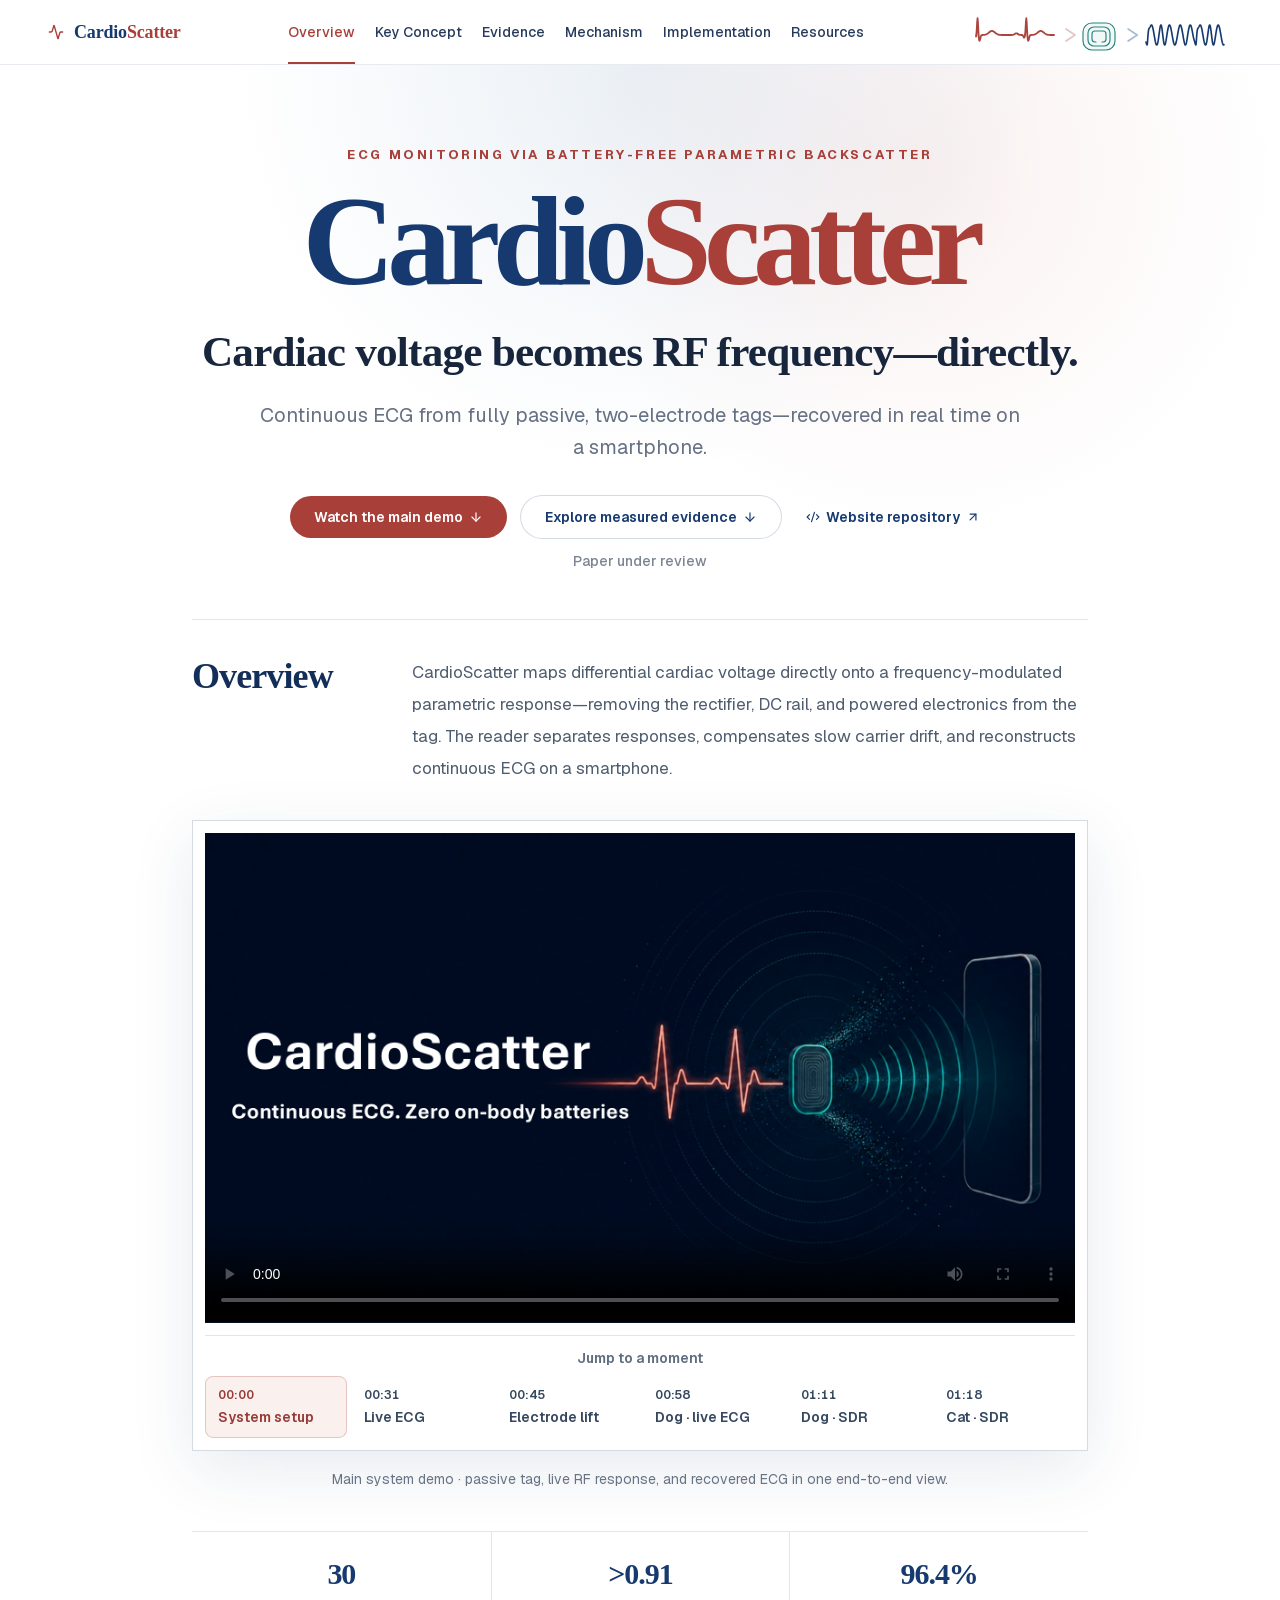
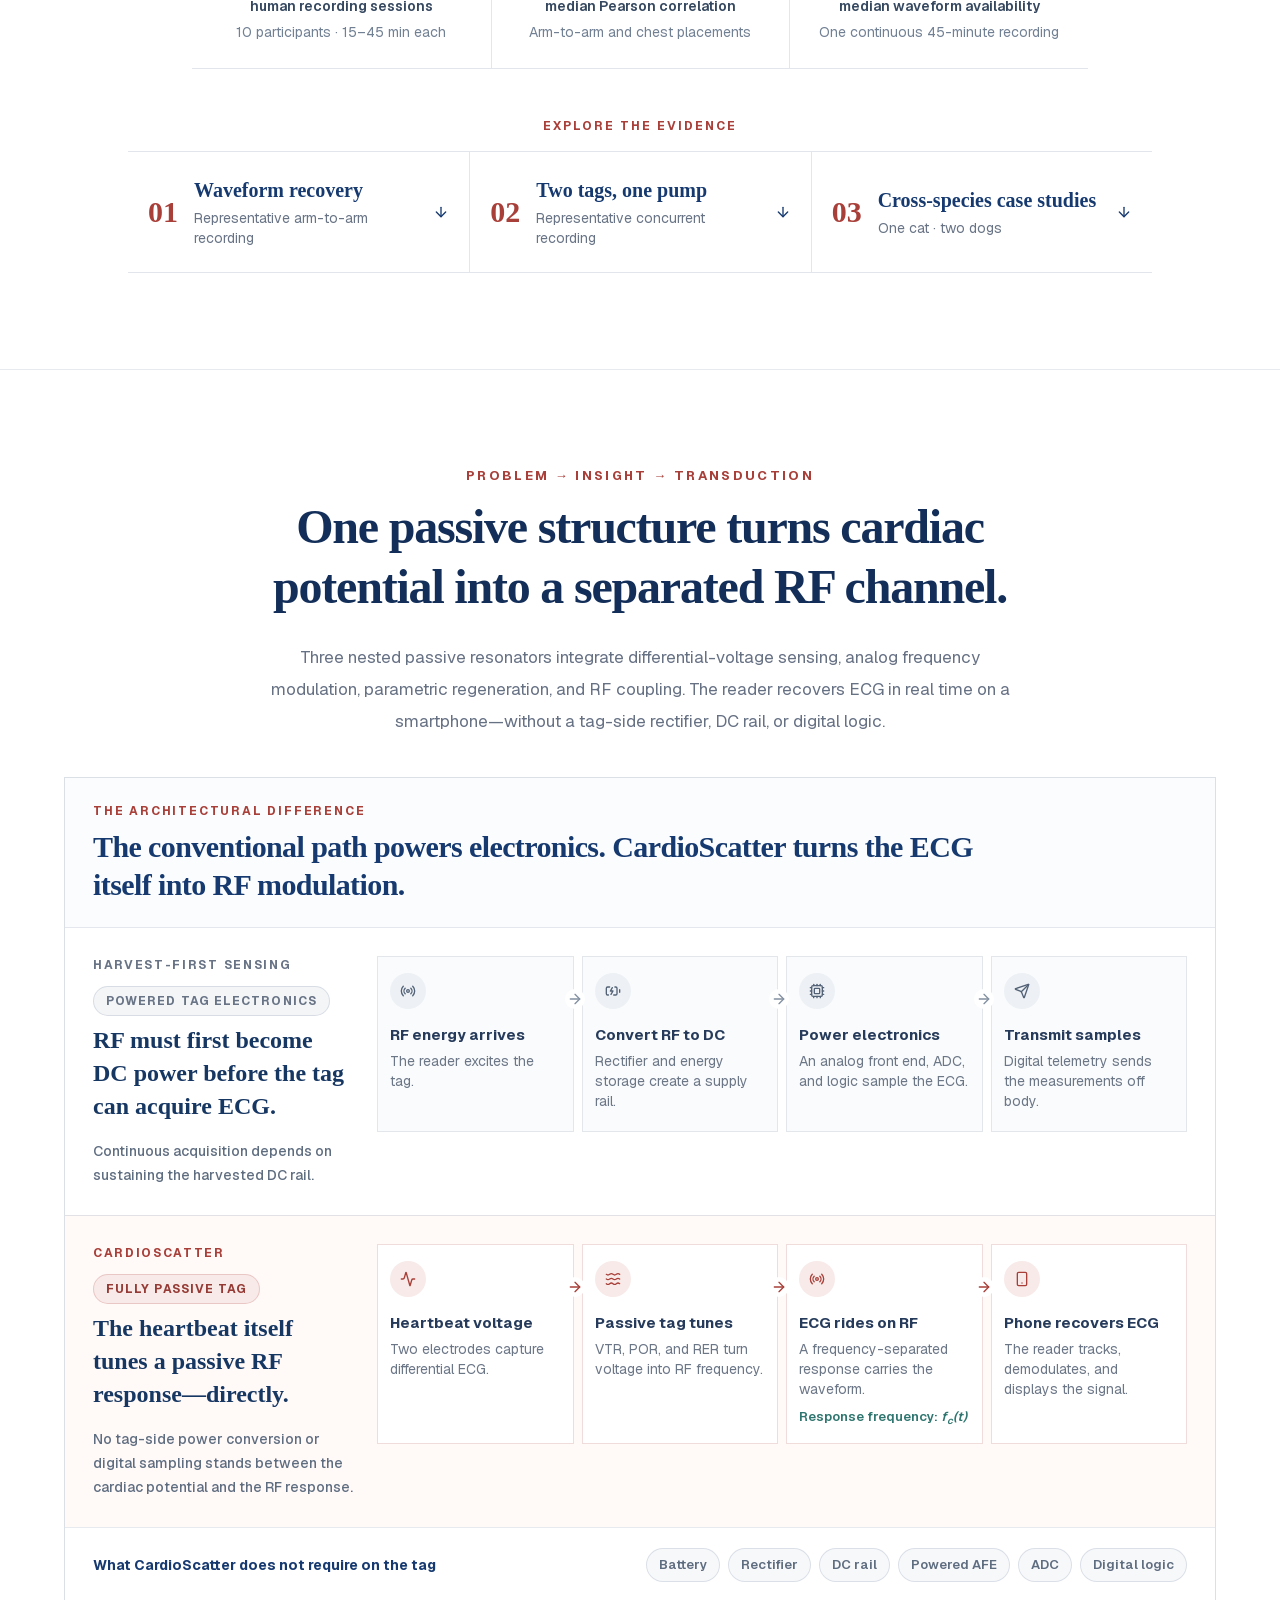
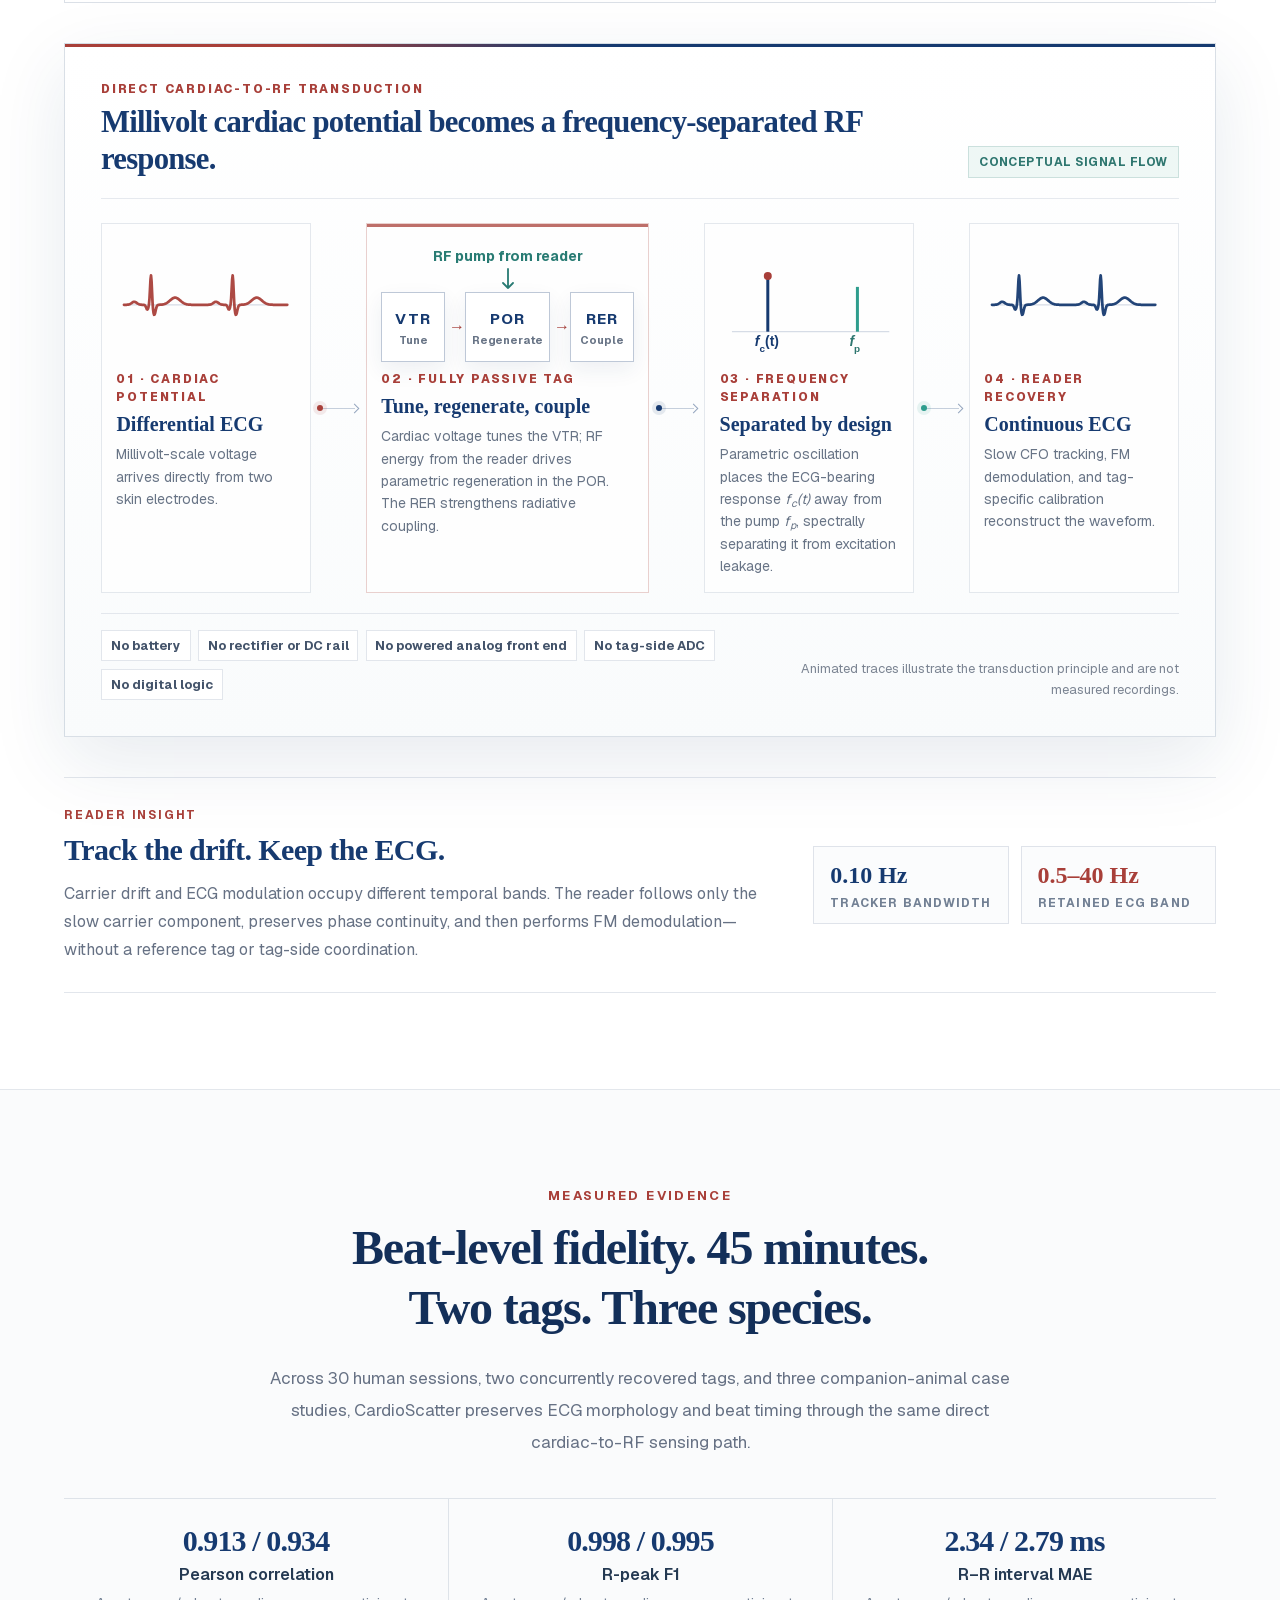
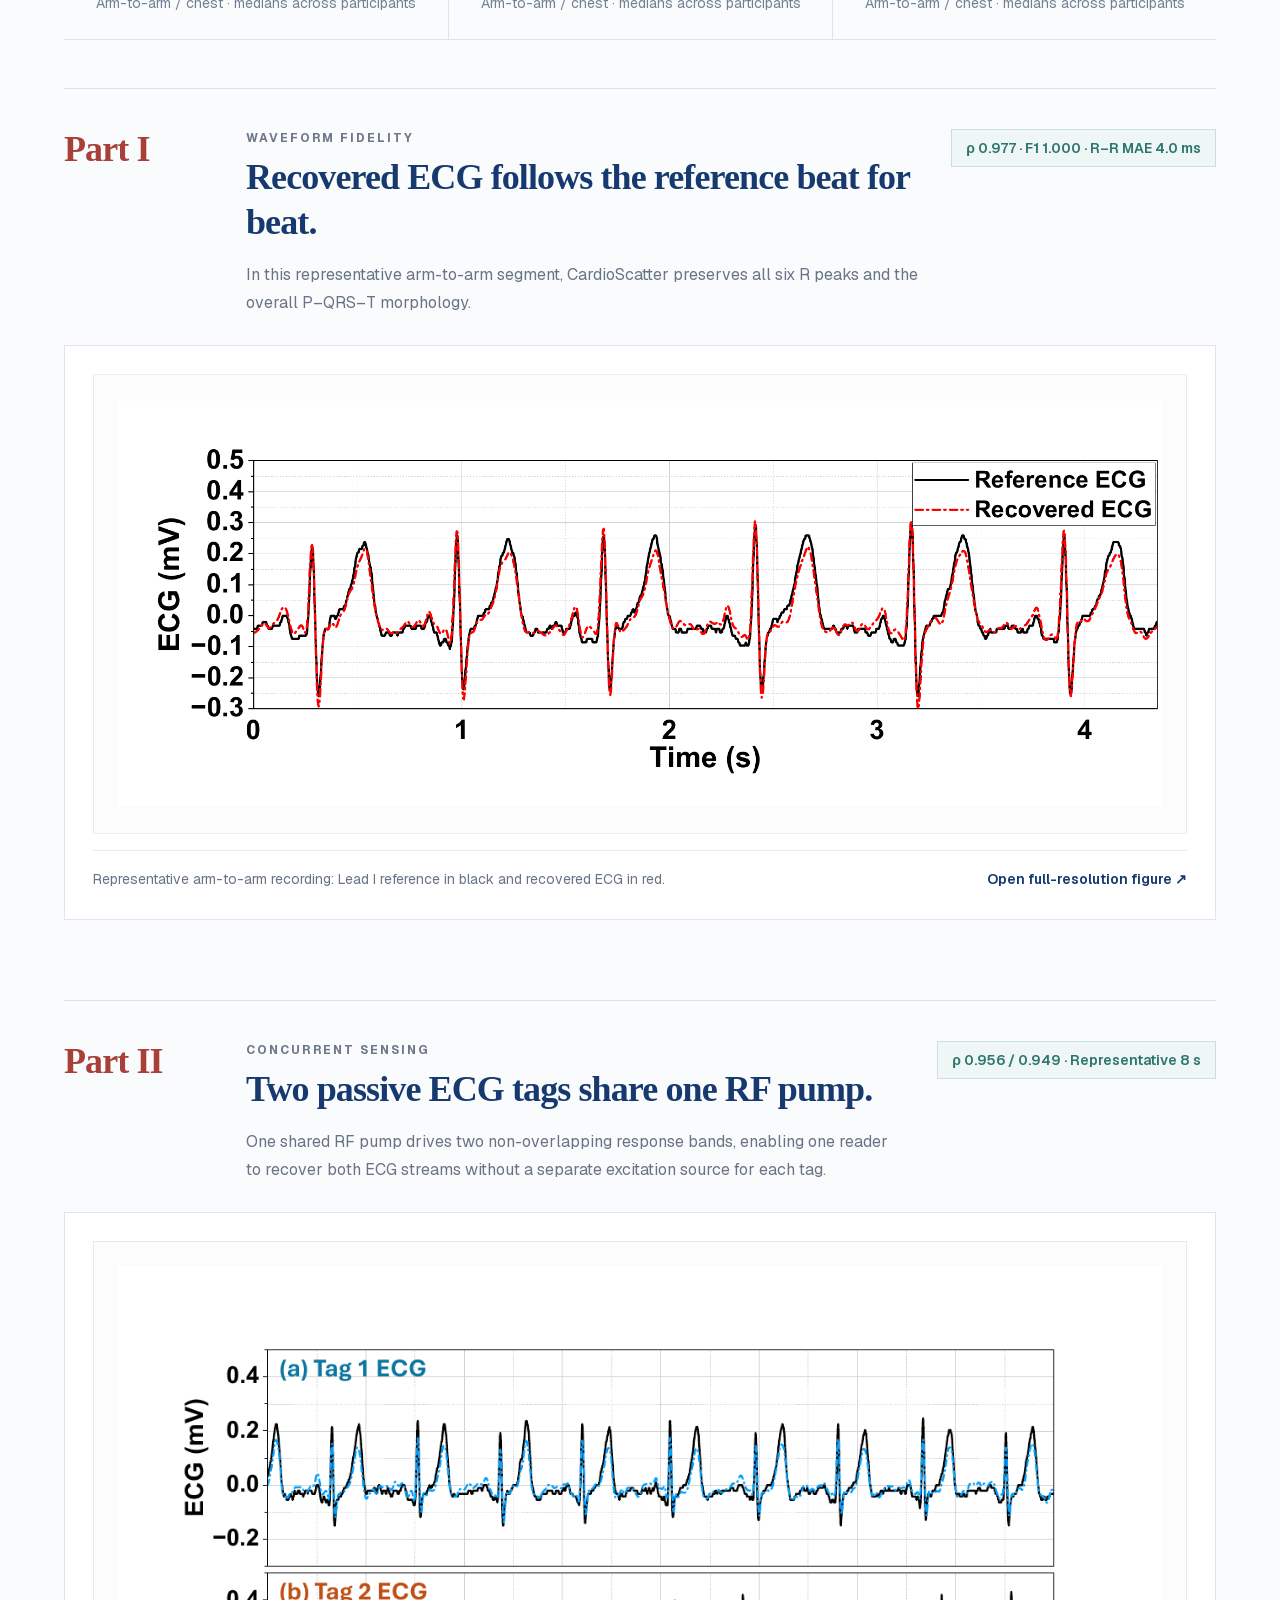
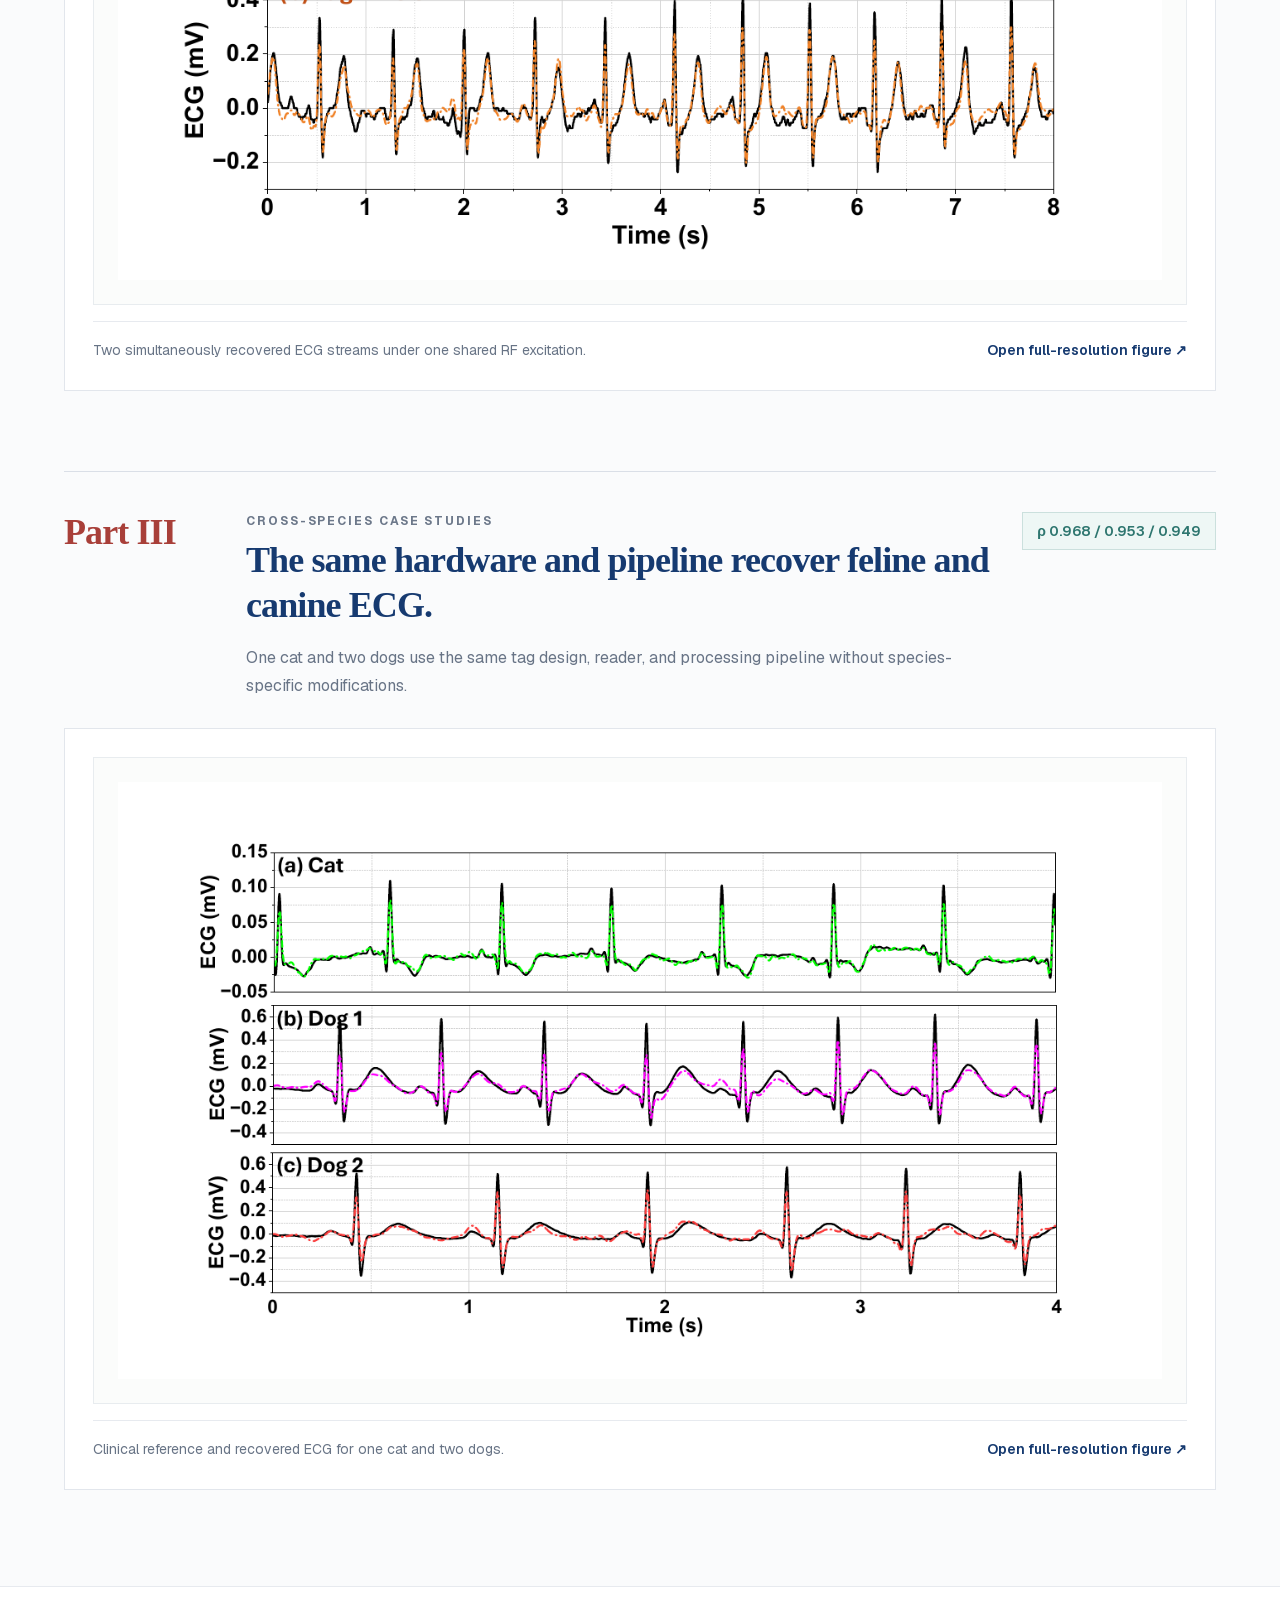
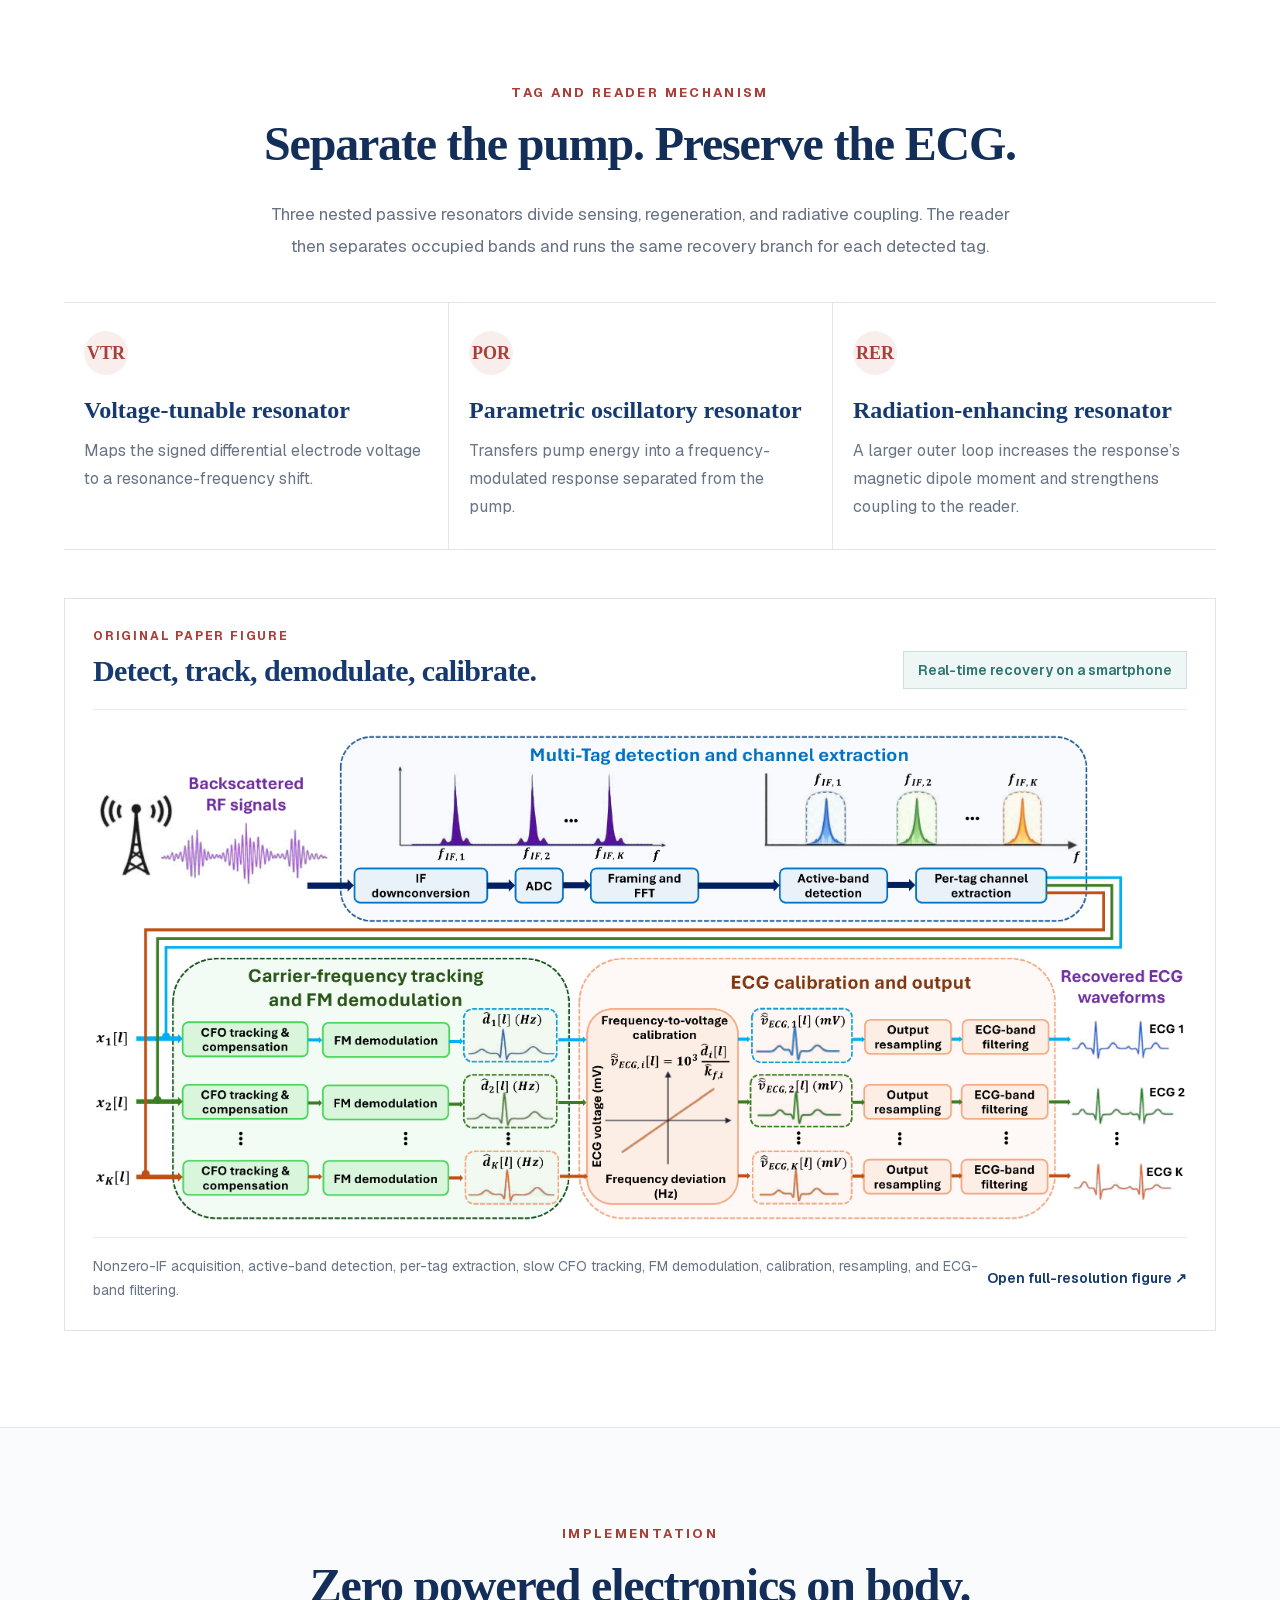
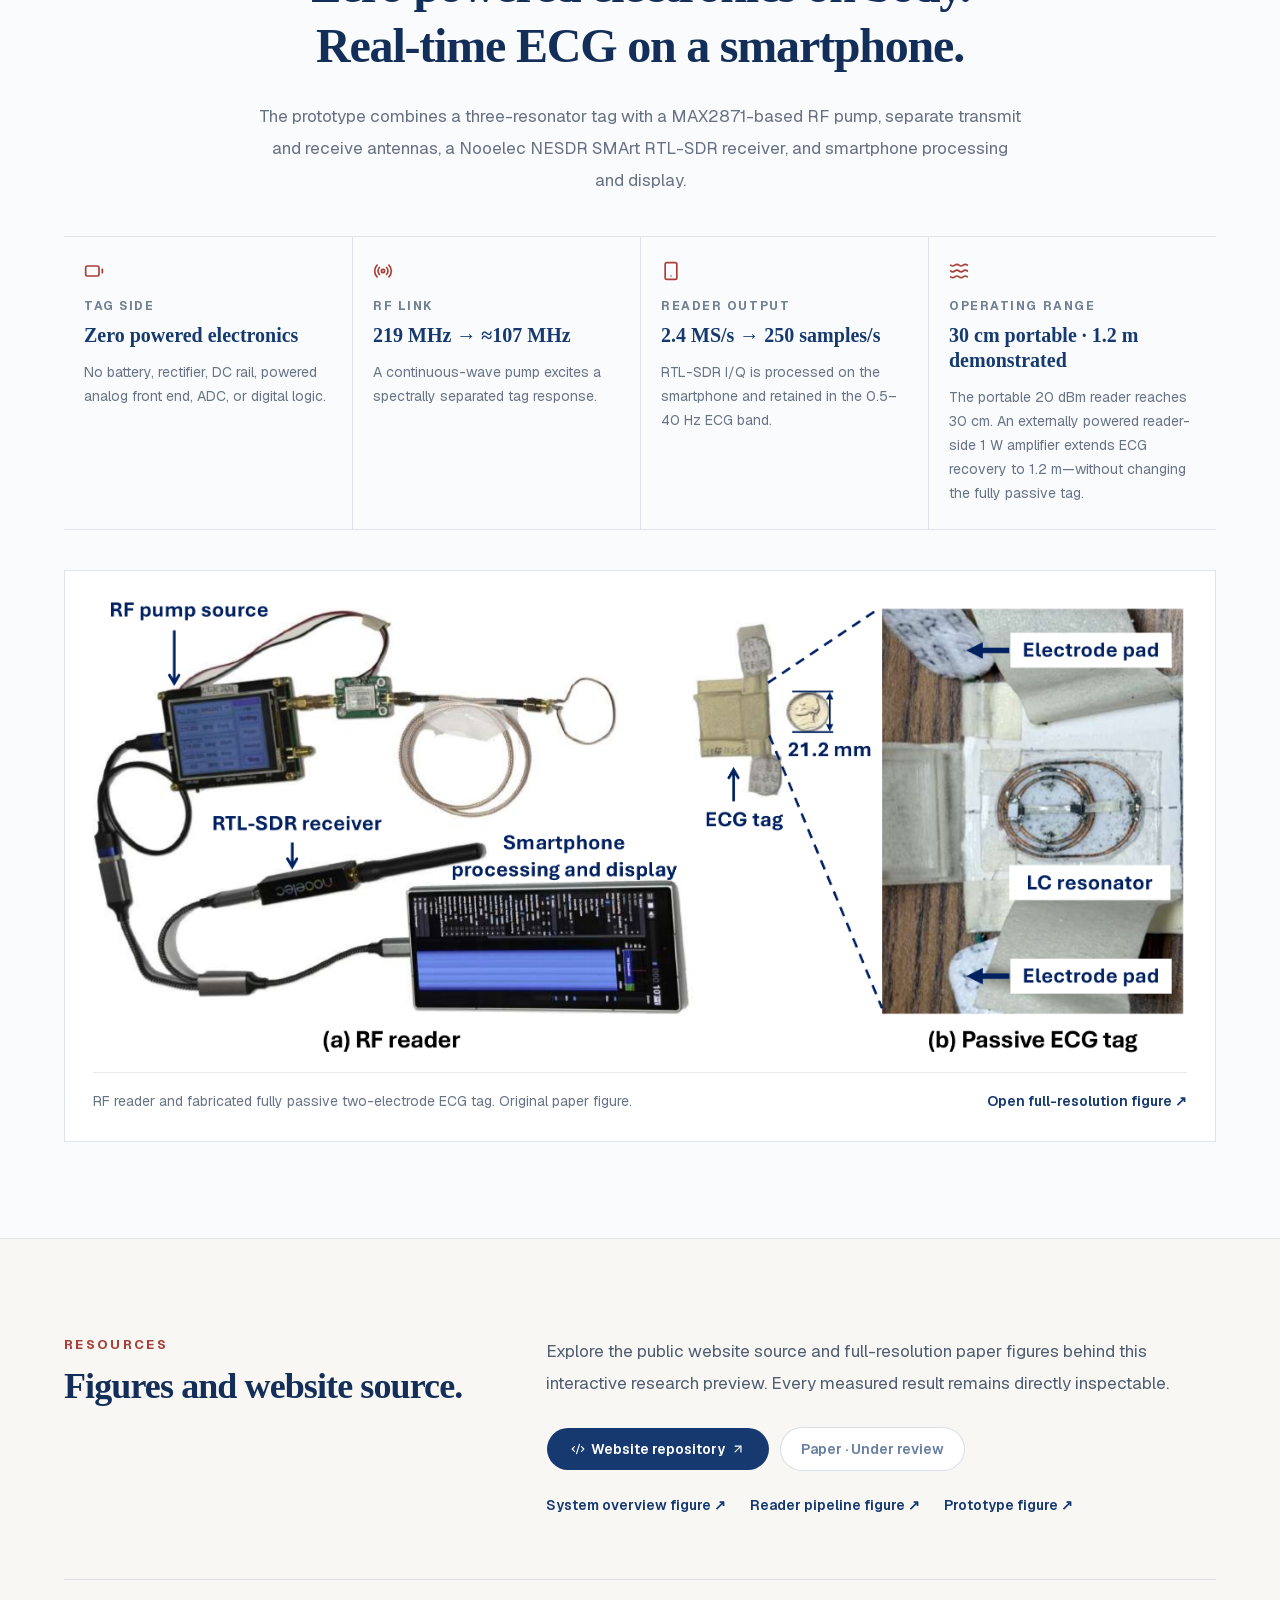
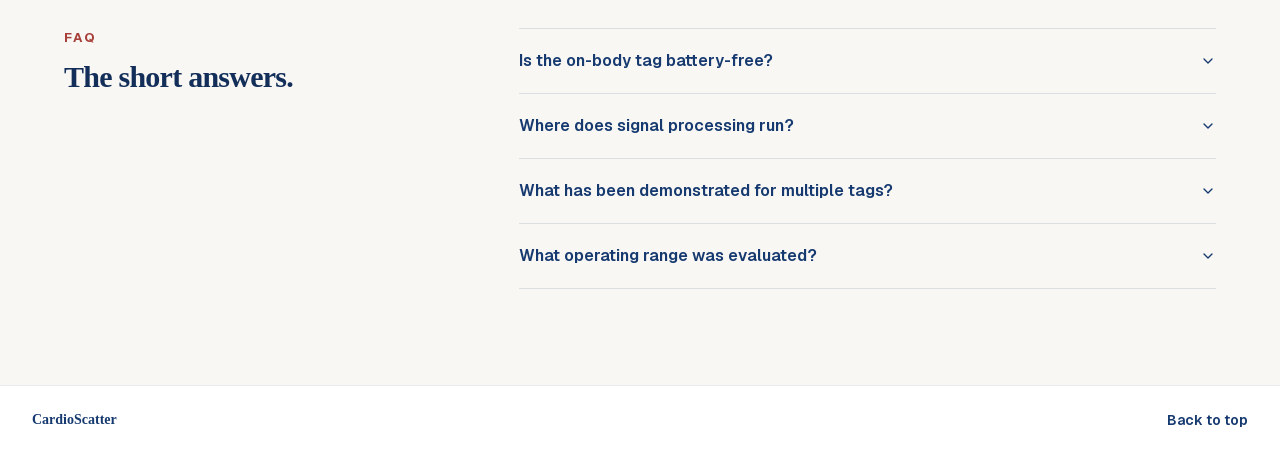
==== commit c5203246: "Refine header arrows and remove top pump arrow" ====
--- a/index.html
+++ b/index.html
@@ -1,4 +1,4 @@
-<!DOCTYPE html><html lang="en"><head><meta charSet="utf-8"/><meta name="viewport" content="width=device-width, initial-scale=1"/><link rel="stylesheet" href="/_next/static/css/index.CwjbpqvZ.css" data-rsc-css-href="/_next/static/css/index.CwjbpqvZ.css" data-precedence="vite-rsc/importer-resources"/><link rel="modulepreload" fetchPriority="low" href="/_next/static/chunks/index-Bd4HreWG.js"/><script src="/_next/static/chunks/rolldown-runtime-C60lm6uB.js" type="module" async=""></script><script src="/_next/static/chunks/framework-D_rUT4EX.js" type="module" async=""></script><link rel="modulepreload" href="/_next/static/chunks/layout-segment-context-DR2-jcn8.js" crossorigin=""/><link rel="modulepreload" href="/_next/static/chunks/reveal-controller-IEX63-le.js" crossorigin=""/><link rel="modulepreload" href="/_next/static/chunks/site-header-C8MoOyGq.js" crossorigin=""/><link rel="modulepreload" href="/_next/static/chunks/signal-model-CorlLMqd.js" crossorigin=""/><link rel="modulepreload" href="/_next/static/chunks/Icon-COpRllaJ.js" crossorigin=""/><link rel="modulepreload" href="/_next/static/chunks/video-showcase-D1yj-Sle.js" crossorigin=""/><link rel="modulepreload" href="/_next/static/chunks/ecg-signal-DzuNaItp.js" crossorigin=""/><link rel="modulepreload" href="/_next/static/chunks/image-B6HTL9pt.js" crossorigin=""/><title>CardioScatter — Battery-Free Continuous ECG</title><meta name="description" content="CardioScatter turns differential cardiac voltage directly into a frequency-separated RF response, enabling continuous ECG from fully passive tags and real-time smartphone recovery."/><meta property="og:title" content="CardioScatter — Battery-Free Continuous ECG"/><meta property="og:description" content="Cardiac voltage becomes a frequency-separated RF response: continuous ECG from a fully passive two-electrode tag, recovered in real time on a smartphone."/><meta property="og:url" content="https://cardioscatter.github.io/"/><meta property="og:site_name" content="CardioScatter"/><meta property="og:type" content="website"/><meta property="og:image" content="https://cardioscatter.github.io/og.png"/><meta property="og:image:width" content="1672"/><meta property="og:image:height" content="941"/><meta property="og:image:alt" content="CardioScatter — Continuous ECG. Zero on-body batteries."/><meta name="twitter:card" content="summary_large_image"/><meta name="twitter:title" content="CardioScatter — Battery-Free Continuous ECG"/><meta name="twitter:description" content="Continuous ECG. Zero on-body batteries."/><meta name="twitter:image" content="https://cardioscatter.github.io/og.png"/><link rel="icon" href="/favicon.svg"/><script>Object.assign(((self[Symbol.for("vinext.navigationRuntime")]??={bootstrap:{routeManifest:null},functions:{}}).bootstrap.rsc??={rsc:[]}),{params:{},nav:{"pathname":"/","searchParams":[]}})</script><link rel="modulepreload" href="/_next/static/chunks/index-Bd4HreWG.js" />
+<!DOCTYPE html><html lang="en"><head><meta charSet="utf-8"/><meta name="viewport" content="width=device-width, initial-scale=1"/><link rel="stylesheet" href="/_next/static/css/index.9N2ZWzHG.css" data-rsc-css-href="/_next/static/css/index.9N2ZWzHG.css" data-precedence="vite-rsc/importer-resources"/><link rel="modulepreload" fetchPriority="low" href="/_next/static/chunks/index-yjxYMecI.js"/><script src="/_next/static/chunks/rolldown-runtime-C60lm6uB.js" type="module" async=""></script><script src="/_next/static/chunks/framework-D_rUT4EX.js" type="module" async=""></script><link rel="modulepreload" href="/_next/static/chunks/layout-segment-context-B_Gb8j6n.js" crossorigin=""/><link rel="modulepreload" href="/_next/static/chunks/reveal-controller-IEX63-le.js" crossorigin=""/><link rel="modulepreload" href="/_next/static/chunks/site-header-Bq9XhNqL.js" crossorigin=""/><link rel="modulepreload" href="/_next/static/chunks/signal-model-CorlLMqd.js" crossorigin=""/><link rel="modulepreload" href="/_next/static/chunks/Icon-COpRllaJ.js" crossorigin=""/><link rel="modulepreload" href="/_next/static/chunks/video-showcase-D1yj-Sle.js" crossorigin=""/><link rel="modulepreload" href="/_next/static/chunks/ecg-signal-DzuNaItp.js" crossorigin=""/><link rel="modulepreload" href="/_next/static/chunks/image-Bla64SBL.js" crossorigin=""/><title>CardioScatter — Battery-Free Continuous ECG</title><meta name="description" content="CardioScatter turns differential cardiac voltage directly into a frequency-separated RF response, enabling continuous ECG from fully passive tags and real-time smartphone recovery."/><meta property="og:title" content="CardioScatter — Battery-Free Continuous ECG"/><meta property="og:description" content="Cardiac voltage becomes a frequency-separated RF response: continuous ECG from a fully passive two-electrode tag, recovered in real time on a smartphone."/><meta property="og:url" content="https://cardioscatter.github.io/"/><meta property="og:site_name" content="CardioScatter"/><meta property="og:type" content="website"/><meta property="og:image" content="https://cardioscatter.github.io/og.png"/><meta property="og:image:width" content="1672"/><meta property="og:image:height" content="941"/><meta property="og:image:alt" content="CardioScatter — Continuous ECG. Zero on-body batteries."/><meta name="twitter:card" content="summary_large_image"/><meta name="twitter:title" content="CardioScatter — Battery-Free Continuous ECG"/><meta name="twitter:description" content="Continuous ECG. Zero on-body batteries."/><meta name="twitter:image" content="https://cardioscatter.github.io/og.png"/><link rel="icon" href="/favicon.svg"/><script>Object.assign(((self[Symbol.for("vinext.navigationRuntime")]??={bootstrap:{routeManifest:null},functions:{}}).bootstrap.rsc??={rsc:[]}),{params:{},nav:{"pathname":"/","searchParams":[]}})</script><link rel="modulepreload" href="/_next/static/chunks/index-yjxYMecI.js" />
 <link rel="preload" href="/_next/static/_vinext_fonts/geist-8ac0455e797f/geist-98bbbccb.woff2" as="font" type="font/woff2" crossorigin />
 <link rel="preload" href="/_next/static/_vinext_fonts/geist-mono-00e989178794/geist-mono-013b2f2f.woff2" as="font" type="font/woff2" crossorigin />
 <style data-vinext-fonts>/* cyrillic-ext */
@@ -128,4 +128,4 @@
 
 .__variable_geist_mono_1001rt9 { --font-geist-mono: 'Geist Mono', 'Geist Mono Fallback'; }
 </style>
-</head><body class="__variable_geist_19ysh9d __variable_geist_mono_1001rt9 antialiased"><a href="#main-content" class="fixed left-4 top-3 z-[80] -translate-y-20 rounded-md bg-[#163a70] px-4 py-2 text-sm font-semibold text-white transition-transform focus:translate-y-0">Skip to content</a><header class="sticky top-0 z-50 border-b border-[#173763]/10 bg-white/94 backdrop-blur"><div class="mx-auto flex h-16 max-w-7xl items-center justify-between gap-4 px-5 sm:px-8 lg:px-12"><a href="#overview" class="flex shrink-0 items-center gap-2.5" aria-label="CardioScatter home"><svg xmlns="http://www.w3.org/2000/svg" width="24" height="24" viewBox="0 0 24 24" fill="none" stroke="currentColor" stroke-width="2" stroke-linecap="round" stroke-linejoin="round" class="lucide lucide-activity size-4 text-[#a83f39]" aria-hidden="true"><path d="M22 12h-2.48a2 2 0 0 0-1.93 1.46l-2.35 8.36a.25.25 0 0 1-.48 0L9.24 2.18a.25.25 0 0 0-.48 0l-2.35 8.36A2 2 0 0 1 4.49 12H2"></path></svg><span class="font-serif text-lg font-bold tracking-[-0.01em]"><span class="text-[#163a70]">Cardio</span><span class="text-[#a83f39]">Scatter</span></span></a><nav class="hidden h-full items-center gap-5 whitespace-nowrap text-sm font-medium text-[#263b5b] lg:flex" aria-label="Primary navigation"><a href="#overview" aria-current="location" class="relative flex h-full items-center transition-colors hover:text-[#a83f39] text-[#a83f39]">Overview<span class="absolute inset-x-0 bottom-0 h-0.5 origin-left bg-[#a83f39] transition-transform duration-300 scale-x-100" aria-hidden="true"></span></a><a href="#concept" class="relative flex h-full items-center transition-colors hover:text-[#a83f39]">Key Concept<span class="absolute inset-x-0 bottom-0 h-0.5 origin-left bg-[#a83f39] transition-transform duration-300 scale-x-0" aria-hidden="true"></span></a><a href="#evaluation" class="relative flex h-full items-center transition-colors hover:text-[#a83f39]">Evidence<span class="absolute inset-x-0 bottom-0 h-0.5 origin-left bg-[#a83f39] transition-transform duration-300 scale-x-0" aria-hidden="true"></span></a><a href="#mechanism" class="relative flex h-full items-center transition-colors hover:text-[#a83f39]">Mechanism<span class="absolute inset-x-0 bottom-0 h-0.5 origin-left bg-[#a83f39] transition-transform duration-300 scale-x-0" aria-hidden="true"></span></a><a href="#prototype" class="relative flex h-full items-center transition-colors hover:text-[#a83f39]">Implementation<span class="absolute inset-x-0 bottom-0 h-0.5 origin-left bg-[#a83f39] transition-transform duration-300 scale-x-0" aria-hidden="true"></span></a><a href="#resources" class="relative flex h-full items-center transition-colors hover:text-[#a83f39]">Resources<span class="absolute inset-x-0 bottom-0 h-0.5 origin-left bg-[#a83f39] transition-transform duration-300 scale-x-0" aria-hidden="true"></span></a></nav><div class="flex shrink-0 items-center gap-2"><span class="hidden rounded-full border border-[#163a70]/15 bg-[#f5f7fa] px-3 py-1 text-[12px] font-bold uppercase tracking-[0.1em] text-[#163a70] sm:inline-flex md:hidden lg:inline-flex xl:hidden">Anonymous</span><div class="header-signal" role="img" aria-label="Conceptual signal flow: cardiac voltage tunes a fully passive tag, driven by an external RF pump, to change the RF response frequency."><svg viewBox="0 0 260 60" aria-hidden="true"><path class="header-signal-ecg" d="M4.00 33.00 L4.39 33.00 L4.78 33.00 L5.17 33.00 L5.56 33.00 L5.95 33.00 L6.34 33.00 L6.73 33.00 L7.12 33.00 L7.51 32.99 L7.90 32.99 L8.29 32.97 L8.68 32.95 L9.07 32.90 L9.46 32.82 L9.85 32.71 L10.24 32.55 L10.63 32.34 L11.02 32.10 L11.41 31.84 L11.80 31.60 L12.19 31.42 L12.58 31.31 L12.97 31.31 L13.36 31.42 L13.75 31.60 L14.14 31.84 L14.53 32.10 L14.92 32.34 L15.31 32.55 L15.70 32.71 L16.09 32.82 L16.48 32.90 L16.87 32.95 L17.26 32.97 L17.65 32.99 L18.04 33.00 L18.43 33.02 L18.82 33.10 L19.21 33.37 L19.60 33.98 L19.99 34.88 L20.38 35.61 L20.77 35.59 L21.16 34.70 L21.55 32.70 L21.94 28.23 L22.33 20.99 L22.72 16.31 L23.11 19.81 L23.50 28.00 L23.89 34.38 L24.28 37.61 L24.67 38.74 L25.06 38.25 L25.45 36.72 L25.84 35.05 L26.23 33.88 L26.62 33.29 L27.01 33.06 L27.40 32.99 L27.79 32.97 L28.18 32.95 L28.57 32.93 L28.96 32.90 L29.35 32.85 L29.74 32.80 L30.13 32.73 L30.52 32.63 L30.91 32.52 L31.30 32.37 L31.69 32.20 L32.08 32.00 L32.47 31.77 L32.86 31.51 L33.25 31.23 L33.64 30.92 L34.03 30.61 L34.42 30.29 L34.81 29.98 L35.20 29.69 L35.59 29.43 L35.98 29.21 L36.37 29.05 L36.76 28.95 L37.15 28.92 L37.54 28.95 L37.93 29.05 L38.32 29.21 L38.71 29.43 L39.10 29.69 L39.49 29.98 L39.88 30.29 L40.27 30.61 L40.66 30.92 L41.05 31.23 L41.44 31.51 L41.83 31.77 L42.22 32.00 L42.61 32.20 L43.00 32.37 L43.39 32.52 L43.78 32.63 L44.17 32.73 L44.56 32.80 L44.95 32.85 L45.34 32.90 L45.73 32.93 L46.12 32.95 L46.51 32.97 L46.90 32.98 L47.29 32.99 L47.68 32.99 L48.07 32.99 L48.46 33.00 L48.85 33.00 L49.24 33.00 L49.63 33.00 L50.02 33.00 L50.41 33.00 L50.80 33.00 L51.19 33.00 L51.58 33.00 L51.97 33.00 L52.36 33.00 L52.75 33.00 L53.14 33.00 L53.53 33.00 L53.92 33.00 L54.31 33.00 L54.70 33.00 L55.09 33.00 L55.48 33.00 L55.87 33.00 L56.26 32.99 L56.65 32.99 L57.04 32.97 L57.43 32.95 L57.82 32.90 L58.21 32.82 L58.60 32.71 L58.99 32.55 L59.38 32.34 L59.77 32.10 L60.16 31.84 L60.55 31.60 L60.94 31.42 L61.33 31.31 L61.72 31.31 L62.11 31.42 L62.50 31.60 L62.89 31.84 L63.28 32.10 L63.67 32.34 L64.06 32.55 L64.45 32.71 L64.84 32.82 L65.23 32.90 L65.62 32.95 L66.01 32.97 L66.40 32.99 L66.79 33.00 L67.18 33.02 L67.57 33.10 L67.96 33.37 L68.35 33.98 L68.74 34.88 L69.13 35.61 L69.52 35.59 L69.91 34.70 L70.30 32.70 L70.69 28.23 L71.08 20.99 L71.47 16.31 L71.86 19.81 L72.25 28.00 L72.64 34.38 L73.03 37.61 L73.42 38.74 L73.81 38.25 L74.20 36.72 L74.59 35.05 L74.98 33.88 L75.37 33.29 L75.76 33.06 L76.15 32.99 L76.54 32.97 L76.93 32.95 L77.32 32.93 L77.71 32.90 L78.10 32.85 L78.49 32.80 L78.88 32.73 L79.27 32.63 L79.66 32.52 L80.05 32.37 L80.44 32.20 L80.83 32.00 L81.22 31.77 L81.61 31.51 L82.00 31.23 "></path><path class="header-signal-arrow" d="M88 33H105 M101 29L105 33L101 37 M148 33H166 M162 29L166 33L162 37"></path><path class="header-signal-pump" d="M94 10H127V18 M124 15L127 18L130 15"></path><g class="header-signal-tag"><rect x="111" y="21" width="32" height="27" rx="9"></rect><rect x="116" y="25" width="22" height="19" rx="6"></rect><path d="M124 40H123Q120 40 120 37V32Q120 29 123 29H131Q134 29 134 32V37Q134 40 131 40H130"></path></g><path class="header-signal-rf" d="M174.00 33.00 L174.24 31.59 L174.49 30.20 L174.73 28.87 L174.97 27.62 L175.22 26.48 L175.46 25.48 L175.71 24.62 L175.95 23.93 L176.19 23.43 L176.44 23.11 L176.68 23.00 L176.93 23.09 L177.17 23.37 L177.41 23.85 L177.66 24.52 L177.90 25.35 L178.14 26.34 L178.39 27.47 L178.63 28.71 L178.88 30.04 L179.12 31.44 L179.36 32.87 L179.61 34.32 L179.85 35.75 L180.09 37.13 L180.34 38.44 L180.58 39.64 L180.82 40.71 L181.07 41.60 L181.31 42.30 L181.56 42.77 L181.80 42.99 L182.04 42.93 L182.29 42.60 L182.53 41.99 L182.78 41.12 L183.02 40.01 L183.26 38.71 L183.51 37.26 L183.75 35.70 L183.99 34.10 L184.24 32.48 L184.48 30.91 L184.72 29.42 L184.97 28.03 L185.21 26.78 L185.46 25.68 L185.70 24.76 L185.94 24.02 L186.19 23.48 L186.43 23.14 L186.68 23.00 L186.92 23.07 L187.16 23.34 L187.41 23.81 L187.65 24.46 L187.89 25.28 L188.14 26.25 L188.38 27.36 L188.63 28.59 L188.87 29.89 L189.11 31.23 L189.36 32.58 L189.60 33.87 L189.84 35.07 L190.09 36.14 L190.33 37.10 L190.57 37.97 L190.82 38.79 L191.06 39.61 L191.31 40.43 L191.55 41.26 L191.79 42.07 L192.04 42.76 L192.28 42.98 L192.53 42.09 L192.77 39.65 L193.01 36.14 L193.26 32.67 L193.50 30.03 L193.74 28.31 L193.99 27.24 L194.23 26.58 L194.47 26.13 L194.72 25.79 L194.96 25.47 L195.21 25.11 L195.45 24.69 L195.69 24.23 L195.94 23.77 L196.18 23.38 L196.43 23.11 L196.67 23.00 L196.91 23.08 L197.16 23.36 L197.40 23.84 L197.64 24.50 L197.89 25.33 L198.13 26.32 L198.38 27.45 L198.62 28.69 L198.86 30.02 L199.11 31.42 L199.35 32.86 L199.59 34.30 L199.84 35.72 L200.08 37.09 L200.32 38.38 L200.57 39.56 L200.81 40.61 L201.06 41.49 L201.30 42.19 L201.54 42.69 L201.79 42.95 L202.03 42.98 L202.28 42.76 L202.52 42.28 L202.76 41.55 L203.01 40.57 L203.25 39.35 L203.49 37.93 L203.74 36.33 L203.98 34.59 L204.22 32.77 L204.47 30.92 L204.71 29.12 L204.96 27.43 L205.20 25.92 L205.44 24.67 L205.69 23.73 L205.93 23.16 L206.18 23.00 L206.42 23.27 L206.66 23.95 L206.91 25.03 L207.15 26.46 L207.39 28.18 L207.64 30.11 L207.88 32.15 L208.13 34.22 L208.37 36.22 L208.61 38.06 L208.86 39.68 L209.10 41.02 L209.34 42.03 L209.59 42.68 L209.83 42.98 L210.07 42.92 L210.32 42.54 L210.56 41.85 L210.81 40.89 L211.05 39.72 L211.29 38.37 L211.54 36.89 L211.78 35.33 L212.03 33.74 L212.27 32.14 L212.51 30.60 L212.76 29.13 L213.00 27.77 L213.24 26.54 L213.49 25.47 L213.73 24.58 L213.97 23.88 L214.22 23.38 L214.46 23.08 L214.71 23.00 L214.95 23.13 L215.19 23.46 L215.44 23.99 L215.68 24.70 L215.93 25.58 L216.17 26.61 L216.41 27.77 L216.66 29.03 L216.90 30.37 L217.14 31.77 L217.39 33.19 L217.63 34.60 L217.88 35.98 L218.12 37.30 L218.36 38.54 L218.61 39.66 L218.85 40.65 L219.09 41.48 L219.34 42.15 L219.58 42.63 L219.82 42.91 L220.07 43.00 L220.31 42.89 L220.56 42.57 L220.80 42.07 L221.04 41.38 L221.29 40.52 L221.53 39.52 L221.78 38.38 L222.02 37.13 L222.26 35.80 L222.51 34.41 L222.75 33.00 L222.99 31.59 L223.24 30.20 L223.48 28.87 L223.72 27.62 L223.97 26.48 L224.21 25.48 L224.46 24.62 L224.70 23.93 L224.94 23.43 L225.19 23.11 L225.43 23.00 L225.68 23.09 L225.92 23.37 L226.16 23.85 L226.41 24.52 L226.65 25.35 L226.89 26.34 L227.14 27.47 L227.38 28.71 L227.63 30.04 L227.87 31.44 L228.11 32.87 L228.36 34.32 L228.60 35.75 L228.84 37.13 L229.09 38.44 L229.33 39.64 L229.57 40.71 L229.82 41.60 L230.06 42.30 L230.31 42.77 L230.55 42.99 L230.79 42.93 L231.04 42.60 L231.28 41.99 L231.53 41.12 L231.77 40.01 L232.01 38.71 L232.26 37.26 L232.50 35.70 L232.74 34.10 L232.99 32.48 L233.23 30.91 L233.47 29.42 L233.72 28.03 L233.96 26.78 L234.21 25.68 L234.45 24.76 L234.69 24.02 L234.94 23.48 L235.18 23.14 L235.43 23.00 L235.67 23.07 L235.91 23.34 L236.16 23.81 L236.40 24.46 L236.64 25.28 L236.89 26.25 L237.13 27.36 L237.38 28.59 L237.62 29.89 L237.86 31.23 L238.11 32.58 L238.35 33.87 L238.59 35.07 L238.84 36.14 L239.08 37.10 L239.32 37.97 L239.57 38.79 L239.81 39.61 L240.06 40.43 L240.30 41.26 L240.54 42.07 L240.79 42.76 L241.03 42.98 L241.28 42.09 L241.52 39.65 L241.76 36.14 L242.01 32.67 L242.25 30.03 L242.49 28.31 L242.74 27.24 L242.98 26.58 L243.22 26.13 L243.47 25.79 L243.71 25.47 L243.96 25.11 L244.20 24.69 L244.44 24.23 L244.69 23.77 L244.93 23.38 L245.18 23.11 L245.42 23.00 L245.66 23.08 L245.91 23.36 L246.15 23.84 L246.39 24.50 L246.64 25.33 L246.88 26.32 L247.13 27.45 L247.37 28.69 L247.61 30.02 L247.86 31.42 L248.10 32.86 L248.34 34.30 L248.59 35.72 L248.83 37.09 L249.07 38.38 L249.32 39.56 L249.56 40.61 L249.81 41.49 L250.05 42.19 L250.29 42.69 L250.54 42.95 L250.78 42.98 L251.03 42.76 L251.27 42.28 L251.51 41.55 L251.76 40.57 L252.00 39.35 "></path></svg></div><button type="button" class="grid size-9 place-items-center rounded-full border border-[#163a70]/14 text-[#163a70] lg:hidden" aria-label="Open navigation menu" aria-expanded="false" aria-controls="mobile-navigation"><svg xmlns="http://www.w3.org/2000/svg" width="24" height="24" viewBox="0 0 24 24" fill="none" stroke="currentColor" stroke-width="2" stroke-linecap="round" stroke-linejoin="round" class="lucide lucide-menu size-4" aria-hidden="true"><path d="M4 5h16"></path><path d="M4 12h16"></path><path d="M4 19h16"></path></svg></button></div></div><nav id="mobile-navigation" aria-label="Mobile navigation" class="border-t border-[#173763]/10 bg-white px-5 py-3 shadow-[0_18px_40px_rgba(22,55,99,.10)] lg:hidden hidden"><div class="mx-auto grid max-w-7xl grid-cols-2 gap-1"><a href="#overview" aria-current="location" class="rounded-md px-3 py-3 text-sm font-semibold transition-colors hover:bg-[#f5f7fa] hover:text-[#a83f39] bg-[#f8efed] text-[#a83f39]">Overview</a><a href="#concept" class="rounded-md px-3 py-3 text-sm font-semibold text-[#43536a] transition-colors hover:bg-[#f5f7fa] hover:text-[#a83f39]">Key Concept</a><a href="#evaluation" class="rounded-md px-3 py-3 text-sm font-semibold text-[#43536a] transition-colors hover:bg-[#f5f7fa] hover:text-[#a83f39]">Evidence</a><a href="#mechanism" class="rounded-md px-3 py-3 text-sm font-semibold text-[#43536a] transition-colors hover:bg-[#f5f7fa] hover:text-[#a83f39]">Mechanism</a><a href="#prototype" class="rounded-md px-3 py-3 text-sm font-semibold text-[#43536a] transition-colors hover:bg-[#f5f7fa] hover:text-[#a83f39]">Implementation</a><a href="#resources" class="rounded-md px-3 py-3 text-sm font-semibold text-[#43536a] transition-colors hover:bg-[#f5f7fa] hover:text-[#a83f39]">Resources</a></div></nav></header><main id="main-content" class="min-h-screen bg-white text-[#1d2a3b]"><section id="overview" class="relative isolate overflow-hidden px-5 pb-20 pt-14 sm:px-8 lg:pb-24 lg:pt-20"><div class="absolute inset-x-0 top-0 -z-10 h-[620px] bg-[radial-gradient(circle_at_50%_0%,rgba(26,90,153,.09),transparent_46%),radial-gradient(circle_at_72%_18%,rgba(190,76,68,.08),transparent_34%)]"></div><div class="mx-auto max-w-6xl text-center"><p class="hero-eyebrow text-[13px] font-bold uppercase tracking-[0.2em] text-[#a83f39]">ECG monitoring via battery-free parametric backscatter</p><h1 aria-label="CardioScatter" class="hero-title mt-6 font-serif text-[clamp(2.65rem,13.5vw,8.5rem)] font-semibold leading-[0.82] tracking-[-0.06em] sm:text-[clamp(4.1rem,10vw,8.5rem)]"><span class="hero-cardio text-[#163a70]">Cardio</span><span class="hero-scatter text-[#a83f39]">Scatter</span></h1><p class="hero-message mx-auto mt-8 max-w-4xl text-balance font-serif text-2xl font-semibold leading-tight tracking-[-0.018em] text-[#17263d] sm:text-4xl lg:text-[2.7rem]">Cardiac voltage becomes RF frequency—directly.</p><p class="hero-description mx-auto mt-5 max-w-3xl text-pretty text-base leading-7 text-[#667184] sm:text-xl sm:leading-8">Continuous ECG from fully passive, two-electrode tags—recovered in real time on a smartphone.</p><div class="hero-actions mt-8 flex flex-col items-center justify-center gap-3 sm:flex-row sm:flex-wrap"><a href="#demo-video" class="group/button inline-flex shrink-0 items-center justify-center border border-transparent bg-clip-padding whitespace-nowrap transition-all outline-none select-none focus-visible:border-ring focus-visible:ring-3 focus-visible:ring-ring/50 active:not-aria-[haspopup]:translate-y-px disabled:pointer-events-none disabled:opacity-50 aria-invalid:border-destructive aria-invalid:ring-3 aria-invalid:ring-destructive/20 dark:aria-invalid:border-destructive/50 dark:aria-invalid:ring-destructive/40 [&amp;_svg]:pointer-events-none [&amp;_svg]:shrink-0 [&amp;_svg:not([class*=&#x27;size-&#x27;])]:size-4 gap-1.5 has-data-[icon=inline-end]:pr-2 has-data-[icon=inline-start]:pl-2 h-11 w-full rounded-full bg-[#a83f39] px-6 text-sm font-semibold text-white shadow-none hover:bg-[#8f332f] sm:w-auto">Watch the main demo<svg xmlns="http://www.w3.org/2000/svg" width="24" height="24" viewBox="0 0 24 24" fill="none" stroke="currentColor" stroke-width="2" stroke-linecap="round" stroke-linejoin="round" class="lucide lucide-arrow-down size-3.5" aria-hidden="true"><path d="M12 5v14"></path><path d="m19 12-7 7-7-7"></path></svg></a><a href="#evaluation" class="group/button inline-flex shrink-0 items-center justify-center border bg-clip-padding whitespace-nowrap transition-all outline-none select-none focus-visible:border-ring focus-visible:ring-3 focus-visible:ring-ring/50 active:not-aria-[haspopup]:translate-y-px disabled:pointer-events-none disabled:opacity-50 aria-invalid:border-destructive aria-invalid:ring-3 aria-invalid:ring-destructive/20 dark:aria-invalid:border-destructive/50 dark:aria-invalid:ring-destructive/40 [&amp;_svg]:pointer-events-none [&amp;_svg]:shrink-0 [&amp;_svg:not([class*=&#x27;size-&#x27;])]:size-4 hover:text-foreground aria-expanded:bg-muted aria-expanded:text-foreground dark:border-input dark:bg-input/30 dark:hover:bg-input/50 gap-1.5 has-data-[icon=inline-end]:pr-2 has-data-[icon=inline-start]:pl-2 h-11 w-full rounded-full border-[#163a70]/18 bg-white px-6 text-sm font-semibold text-[#163a70] shadow-none hover:bg-[#f4f7fa] sm:w-auto">Explore measured evidence<svg xmlns="http://www.w3.org/2000/svg" width="24" height="24" viewBox="0 0 24 24" fill="none" stroke="currentColor" stroke-width="2" stroke-linecap="round" stroke-linejoin="round" class="lucide lucide-arrow-down size-3.5" aria-hidden="true"><path d="M12 5v14"></path><path d="m19 12-7 7-7-7"></path></svg></a><a href="https://github.com/CardioScatter/CardioScatter.github.io" target="_blank" rel="noreferrer" class="inline-flex items-center gap-1.5 px-3 py-2 text-sm font-semibold text-[#163a70] transition-colors hover:text-[#a83f39]"><svg xmlns="http://www.w3.org/2000/svg" width="24" height="24" viewBox="0 0 24 24" fill="none" stroke="currentColor" stroke-width="2" stroke-linecap="round" stroke-linejoin="round" class="lucide lucide-code-xml size-3.5" aria-hidden="true"><path d="m18 16 4-4-4-4"></path><path d="m6 8-4 4 4 4"></path><path d="m14.5 4-5 16"></path></svg>Website repository<svg xmlns="http://www.w3.org/2000/svg" width="24" height="24" viewBox="0 0 24 24" fill="none" stroke="currentColor" stroke-width="2" stroke-linecap="round" stroke-linejoin="round" class="lucide lucide-arrow-up-right size-3.5" aria-hidden="true"><path d="M7 7h10v10"></path><path d="M7 17 17 7"></path></svg></a></div><p class="mt-3 text-sm font-medium text-[#7a8492]">Paper under review</p><div class="mx-auto mt-12 grid max-w-4xl gap-5 border-t border-[#173763]/12 pt-9 text-left sm:grid-cols-[180px_1fr] sm:gap-10" data-reveal="true"><h2 class="font-serif text-3xl font-semibold tracking-[-0.025em] text-[#132f59] sm:text-4xl">Overview</h2><p class="text-[17px] leading-8 text-[#4e5d70]">CardioScatter maps differential cardiac voltage directly onto a frequency-modulated parametric response—removing the rectifier, DC rail, and powered electronics from the tag. The reader separates responses, compensates slow carrier drift, and reconstructs continuous ECG on a smartphone.</p></div><div id="demo-video" class="mx-auto mt-9 max-w-4xl" data-reveal="true"><div class="overflow-hidden border border-[#173763]/18 bg-white p-2 shadow-[0_18px_60px_rgba(22,55,99,.10)] sm:p-3"><video id="main-demo-video" class="block aspect-video w-full bg-[#061126] object-contain" controls="" playsInline="" preload="metadata" poster="/cardioscatter-demo-poster.png" aria-label="CardioScatter system demo with English narration and subtitles"><source src="/cardioscatter-demo.mp4?v=guided-demo-20260903" type="video/mp4"/>Your browser does not support embedded video.<!-- --> <a href="/cardioscatter-demo.mp4?v=guided-demo-20260903">Download the demo video.</a></video><nav aria-label="Video chapters" class="mt-2 border-t border-[#173763]/12 pt-3 sm:mt-3"><p class="px-2 pb-2 text-sm font-semibold text-[#5f6d80]">Jump to a moment</p><div class="grid grid-cols-2 gap-1 sm:grid-cols-3 lg:grid-cols-6"><button type="button" aria-controls="main-demo-video" aria-current="step" aria-label="Play System setup from 00:00" class="min-w-0 rounded-sm border px-3 py-2.5 text-left transition-colors focus-visible:outline-2 focus-visible:outline-offset-2 focus-visible:outline-[#163a70] border-[#a83f39]/25 bg-[#faf1ef] text-[#973c36]"><span class="block text-xs font-semibold tabular-nums">00:00</span><span class="mt-1 block text-sm font-semibold leading-5">System setup</span></button><button type="button" aria-controls="main-demo-video" aria-label="Play Live ECG from 00:31" class="min-w-0 rounded-sm border px-3 py-2.5 text-left transition-colors focus-visible:outline-2 focus-visible:outline-offset-2 focus-visible:outline-[#163a70] border-transparent text-[#354860] hover:border-[#173763]/12 hover:bg-[#f5f7fa]"><span class="block text-xs font-semibold tabular-nums">00:31</span><span class="mt-1 block text-sm font-semibold leading-5">Live ECG</span></button><button type="button" aria-controls="main-demo-video" aria-label="Play Electrode lift from 00:45" class="min-w-0 rounded-sm border px-3 py-2.5 text-left transition-colors focus-visible:outline-2 focus-visible:outline-offset-2 focus-visible:outline-[#163a70] border-transparent text-[#354860] hover:border-[#173763]/12 hover:bg-[#f5f7fa]"><span class="block text-xs font-semibold tabular-nums">00:45</span><span class="mt-1 block text-sm font-semibold leading-5">Electrode lift</span></button><button type="button" aria-controls="main-demo-video" aria-label="Play Dog · live ECG from 00:58" class="min-w-0 rounded-sm border px-3 py-2.5 text-left transition-colors focus-visible:outline-2 focus-visible:outline-offset-2 focus-visible:outline-[#163a70] border-transparent text-[#354860] hover:border-[#173763]/12 hover:bg-[#f5f7fa]"><span class="block text-xs font-semibold tabular-nums">00:58</span><span class="mt-1 block text-sm font-semibold leading-5">Dog · live ECG</span></button><button type="button" aria-controls="main-demo-video" aria-label="Play Dog · SDR from 01:11" class="min-w-0 rounded-sm border px-3 py-2.5 text-left transition-colors focus-visible:outline-2 focus-visible:outline-offset-2 focus-visible:outline-[#163a70] border-transparent text-[#354860] hover:border-[#173763]/12 hover:bg-[#f5f7fa]"><span class="block text-xs font-semibold tabular-nums">01:11</span><span class="mt-1 block text-sm font-semibold leading-5">Dog · SDR</span></button><button type="button" aria-controls="main-demo-video" aria-label="Play Cat · SDR from 01:18" class="min-w-0 rounded-sm border px-3 py-2.5 text-left transition-colors focus-visible:outline-2 focus-visible:outline-offset-2 focus-visible:outline-[#163a70] border-transparent text-[#354860] hover:border-[#173763]/12 hover:bg-[#f5f7fa]"><span class="block text-xs font-semibold tabular-nums">01:18</span><span class="mt-1 block text-sm font-semibold leading-5">Cat · SDR</span></button></div></nav></div><p class="mt-4 text-sm leading-6 text-[#687486]">Main system demo · passive tag, live RF response, and recovered ECG in one end-to-end view.</p></div><div class="mx-auto mt-10 grid max-w-4xl border-y border-[#173763]/12 sm:grid-cols-3"><div class="px-5 py-6" data-reveal="true" data-reveal-delay="0"><div class="font-serif text-3xl font-semibold tracking-[-0.035em] text-[#163a70]">30</div><div class="mt-1 text-sm font-semibold text-[#354860]">human recording sessions</div><div class="mt-1 text-sm leading-6 text-[#728094]">10 participants · 15–45 min each</div></div><div class="px-5 py-6 border-t border-[#173763]/12 sm:border-l sm:border-t-0" data-reveal="true" data-reveal-delay="1"><div class="font-serif text-3xl font-semibold tracking-[-0.035em] text-[#163a70]">&gt;0.91</div><div class="mt-1 text-sm font-semibold text-[#354860]">median Pearson correlation</div><div class="mt-1 text-sm leading-6 text-[#728094]">Arm-to-arm and chest placements</div></div><div class="px-5 py-6 border-t border-[#173763]/12 sm:border-l sm:border-t-0" data-reveal="true" data-reveal-delay="2"><div class="font-serif text-3xl font-semibold tracking-[-0.035em] text-[#163a70]">96.4%</div><div class="mt-1 text-sm font-semibold text-[#354860]">median waveform availability</div><div class="mt-1 text-sm leading-6 text-[#728094]">One continuous 45-minute recording</div></div></div><nav aria-label="Demo chapters" class="mx-auto mt-12 max-w-5xl text-left" data-reveal="true"><p class="text-center text-[12px] font-bold uppercase tracking-[0.17em] text-[#a83f39]">Explore the evidence</p><div class="mt-4 grid border-y border-[#173763]/12 sm:grid-cols-3"><a href="#demo-waveform" class="group flex items-center gap-4 px-5 py-6 transition-colors hover:bg-[#f7f9fa]"><span class="font-serif text-3xl font-semibold text-[#a83f39]">01</span><span class="min-w-0 flex-1"><span class="block font-serif text-xl font-semibold text-[#163a70]">Waveform recovery</span><span class="mt-1 block text-sm leading-5 text-[#687486]">Representative arm-to-arm recording</span></span><svg xmlns="http://www.w3.org/2000/svg" width="24" height="24" viewBox="0 0 24 24" fill="none" stroke="currentColor" stroke-width="2" stroke-linecap="round" stroke-linejoin="round" class="lucide lucide-arrow-down size-4 shrink-0 text-[#163a70] transition-transform group-hover:translate-y-1" aria-hidden="true"><path d="M12 5v14"></path><path d="m19 12-7 7-7-7"></path></svg></a><a href="#demo-multitag" class="group flex items-center gap-4 px-5 py-6 transition-colors hover:bg-[#f7f9fa] border-t border-[#173763]/12 sm:border-l sm:border-t-0"><span class="font-serif text-3xl font-semibold text-[#a83f39]">02</span><span class="min-w-0 flex-1"><span class="block font-serif text-xl font-semibold text-[#163a70]">Two tags, one pump</span><span class="mt-1 block text-sm leading-5 text-[#687486]">Representative concurrent recording</span></span><svg xmlns="http://www.w3.org/2000/svg" width="24" height="24" viewBox="0 0 24 24" fill="none" stroke="currentColor" stroke-width="2" stroke-linecap="round" stroke-linejoin="round" class="lucide lucide-arrow-down size-4 shrink-0 text-[#163a70] transition-transform group-hover:translate-y-1" aria-hidden="true"><path d="M12 5v14"></path><path d="m19 12-7 7-7-7"></path></svg></a><a href="#demo-species" class="group flex items-center gap-4 px-5 py-6 transition-colors hover:bg-[#f7f9fa] border-t border-[#173763]/12 sm:border-l sm:border-t-0"><span class="font-serif text-3xl font-semibold text-[#a83f39]">03</span><span class="min-w-0 flex-1"><span class="block font-serif text-xl font-semibold text-[#163a70]">Cross-species case studies</span><span class="mt-1 block text-sm leading-5 text-[#687486]">One cat · two dogs</span></span><svg xmlns="http://www.w3.org/2000/svg" width="24" height="24" viewBox="0 0 24 24" fill="none" stroke="currentColor" stroke-width="2" stroke-linecap="round" stroke-linejoin="round" class="lucide lucide-arrow-down size-4 shrink-0 text-[#163a70] transition-transform group-hover:translate-y-1" aria-hidden="true"><path d="M12 5v14"></path><path d="m19 12-7 7-7-7"></path></svg></a></div></nav></div></section><section id="concept" class="border-t border-[#173763]/10 px-5 py-20 sm:px-8 lg:py-24"><div class="mx-auto max-w-6xl"><div class="mx-auto max-w-4xl text-center" data-reveal="true"><p class="text-[13px] font-bold uppercase tracking-[0.18em] text-[#a83f39]">Problem → insight → transduction</p><h2 class="mt-3 text-balance font-serif text-3xl font-semibold leading-tight tracking-[-0.025em] text-[#132f59] sm:text-5xl">One passive structure turns cardiac potential into a separated RF channel.</h2></div><p class="mx-auto mt-6 max-w-3xl text-center text-[17px] leading-8 text-[#667184]" data-reveal="true" data-reveal-delay="1">Three nested passive resonators integrate differential-voltage sensing, analog frequency modulation, parametric regeneration, and RF coupling. The reader recovers ECG in real time on a smartphone—without a tag-side rectifier, DC rail, or digital logic.</p><div class="mt-10" data-reveal="true"><div class="overflow-hidden border border-[#173763]/14 bg-[#fbfcfd]"><div class="border-b border-[#173763]/10 px-5 py-6 sm:px-7"><p class="text-[12px] font-bold uppercase tracking-[0.15em] text-[#a83f39]">The architectural difference</p><h3 class="mt-2 max-w-4xl font-serif text-2xl font-semibold leading-tight tracking-[-0.02em] text-[#163a70] sm:text-3xl">The conventional path powers electronics. CardioScatter turns the ECG itself into RF modulation.</h3></div><div><article class="px-5 py-6 sm:px-7 sm:py-7  bg-white"><div class="grid gap-6 lg:grid-cols-[260px_1fr] lg:items-start"><div><div class="flex flex-col items-start gap-3"><p class="text-[12px] font-bold uppercase tracking-[0.14em] text-[#687486]">Harvest-first sensing</p><span class="w-fit rounded-full border px-3 py-1.5 text-xs font-bold uppercase tracking-[0.09em] border-[#173763]/12 bg-[#f3f5f7] text-[#687486]">Powered tag electronics</span></div><h4 class="mt-2 max-w-xl font-serif text-xl font-semibold leading-snug text-[#173763] sm:text-2xl">RF must first become DC power before the tag can acquire ECG.</h4><p class="mt-4 text-sm font-medium leading-6 text-[#5f6d80]">Continuous acquisition depends on sustaining the harvested DC rail.</p></div><ol class="grid gap-2 sm:grid-cols-4"><li class="relative border px-3 py-4 text-left sm:min-h-44 border-[#173763]/10 bg-[#fafbfc]"><div class="grid size-9 place-items-center rounded-full bg-[#edf1f5] text-[#526176]"><svg xmlns="http://www.w3.org/2000/svg" width="24" height="24" viewBox="0 0 24 24" fill="none" stroke="currentColor" stroke-width="2" stroke-linecap="round" stroke-linejoin="round" class="lucide lucide-radio size-4" aria-hidden="true"><path d="M16.247 7.761a6 6 0 0 1 0 8.478"></path><path d="M19.075 4.933a10 10 0 0 1 0 14.134"></path><path d="M4.925 19.067a10 10 0 0 1 0-14.134"></path><path d="M7.753 16.239a6 6 0 0 1 0-8.478"></path><circle cx="12" cy="12" r="2"></circle></svg></div><p class="mt-4 text-[15px] font-bold leading-5 text-[#263b5b]">RF energy arrives</p><p class="mt-1.5 text-sm leading-5 text-[#6b7687]">The reader excites the tag.</p><span class="absolute z-10 grid size-5 place-items-center rounded-full bg-white text-[#8390a1] -bottom-3 left-1/2 -translate-x-1/2 sm:-right-3 sm:bottom-auto sm:left-auto sm:top-8 sm:translate-x-0" aria-hidden="true"><svg xmlns="http://www.w3.org/2000/svg" width="24" height="24" viewBox="0 0 24 24" fill="none" stroke="currentColor" stroke-width="2" stroke-linecap="round" stroke-linejoin="round" class="lucide lucide-arrow-down size-4 sm:hidden" aria-hidden="true"><path d="M12 5v14"></path><path d="m19 12-7 7-7-7"></path></svg><svg xmlns="http://www.w3.org/2000/svg" width="24" height="24" viewBox="0 0 24 24" fill="none" stroke="currentColor" stroke-width="2" stroke-linecap="round" stroke-linejoin="round" class="lucide lucide-arrow-right hidden size-4 sm:block" aria-hidden="true"><path d="M5 12h14"></path><path d="m12 5 7 7-7 7"></path></svg></span></li><li class="relative border px-3 py-4 text-left sm:min-h-44 border-[#173763]/10 bg-[#fafbfc]"><div class="grid size-9 place-items-center rounded-full bg-[#edf1f5] text-[#526176]"><svg xmlns="http://www.w3.org/2000/svg" width="24" height="24" viewBox="0 0 24 24" fill="none" stroke="currentColor" stroke-width="2" stroke-linecap="round" stroke-linejoin="round" class="lucide lucide-battery-charging size-4" aria-hidden="true"><path d="m11 7-3 5h4l-3 5"></path><path d="M14.856 6H16a2 2 0 0 1 2 2v8a2 2 0 0 1-2 2h-2.935"></path><path d="M22 14v-4"></path><path d="M5.14 18H4a2 2 0 0 1-2-2V8a2 2 0 0 1 2-2h2.936"></path></svg></div><p class="mt-4 text-[15px] font-bold leading-5 text-[#263b5b]">Convert RF to DC</p><p class="mt-1.5 text-sm leading-5 text-[#6b7687]">Rectifier and energy storage create a supply rail.</p><span class="absolute z-10 grid size-5 place-items-center rounded-full bg-white text-[#8390a1] -bottom-3 left-1/2 -translate-x-1/2 sm:-right-3 sm:bottom-auto sm:left-auto sm:top-8 sm:translate-x-0" aria-hidden="true"><svg xmlns="http://www.w3.org/2000/svg" width="24" height="24" viewBox="0 0 24 24" fill="none" stroke="currentColor" stroke-width="2" stroke-linecap="round" stroke-linejoin="round" class="lucide lucide-arrow-down size-4 sm:hidden" aria-hidden="true"><path d="M12 5v14"></path><path d="m19 12-7 7-7-7"></path></svg><svg xmlns="http://www.w3.org/2000/svg" width="24" height="24" viewBox="0 0 24 24" fill="none" stroke="currentColor" stroke-width="2" stroke-linecap="round" stroke-linejoin="round" class="lucide lucide-arrow-right hidden size-4 sm:block" aria-hidden="true"><path d="M5 12h14"></path><path d="m12 5 7 7-7 7"></path></svg></span></li><li class="relative border px-3 py-4 text-left sm:min-h-44 border-[#173763]/10 bg-[#fafbfc]"><div class="grid size-9 place-items-center rounded-full bg-[#edf1f5] text-[#526176]"><svg xmlns="http://www.w3.org/2000/svg" width="24" height="24" viewBox="0 0 24 24" fill="none" stroke="currentColor" stroke-width="2" stroke-linecap="round" stroke-linejoin="round" class="lucide lucide-cpu size-4" aria-hidden="true"><path d="M12 20v2"></path><path d="M12 2v2"></path><path d="M17 20v2"></path><path d="M17 2v2"></path><path d="M2 12h2"></path><path d="M2 17h2"></path><path d="M2 7h2"></path><path d="M20 12h2"></path><path d="M20 17h2"></path><path d="M20 7h2"></path><path d="M7 20v2"></path><path d="M7 2v2"></path><rect x="4" y="4" width="16" height="16" rx="2"></rect><rect x="8" y="8" width="8" height="8" rx="1"></rect></svg></div><p class="mt-4 text-[15px] font-bold leading-5 text-[#263b5b]">Power electronics</p><p class="mt-1.5 text-sm leading-5 text-[#6b7687]">An analog front end, ADC, and logic sample the ECG.</p><span class="absolute z-10 grid size-5 place-items-center rounded-full bg-white text-[#8390a1] -bottom-3 left-1/2 -translate-x-1/2 sm:-right-3 sm:bottom-auto sm:left-auto sm:top-8 sm:translate-x-0" aria-hidden="true"><svg xmlns="http://www.w3.org/2000/svg" width="24" height="24" viewBox="0 0 24 24" fill="none" stroke="currentColor" stroke-width="2" stroke-linecap="round" stroke-linejoin="round" class="lucide lucide-arrow-down size-4 sm:hidden" aria-hidden="true"><path d="M12 5v14"></path><path d="m19 12-7 7-7-7"></path></svg><svg xmlns="http://www.w3.org/2000/svg" width="24" height="24" viewBox="0 0 24 24" fill="none" stroke="currentColor" stroke-width="2" stroke-linecap="round" stroke-linejoin="round" class="lucide lucide-arrow-right hidden size-4 sm:block" aria-hidden="true"><path d="M5 12h14"></path><path d="m12 5 7 7-7 7"></path></svg></span></li><li class="relative border px-3 py-4 text-left sm:min-h-44 border-[#173763]/10 bg-[#fafbfc]"><div class="grid size-9 place-items-center rounded-full bg-[#edf1f5] text-[#526176]"><svg xmlns="http://www.w3.org/2000/svg" width="24" height="24" viewBox="0 0 24 24" fill="none" stroke="currentColor" stroke-width="2" stroke-linecap="round" stroke-linejoin="round" class="lucide lucide-send size-4" aria-hidden="true"><path d="M14.536 21.686a.5.5 0 0 0 .937-.024l6.5-19a.496.496 0 0 0-.635-.635l-19 6.5a.5.5 0 0 0-.024.937l7.93 3.18a2 2 0 0 1 1.112 1.11z"></path><path d="m21.854 2.147-10.94 10.939"></path></svg></div><p class="mt-4 text-[15px] font-bold leading-5 text-[#263b5b]">Transmit samples</p><p class="mt-1.5 text-sm leading-5 text-[#6b7687]">Digital telemetry sends the measurements off body.</p></li></ol></div></article><article class="px-5 py-6 sm:px-7 sm:py-7 border-t border-[#173763]/12 bg-[#fff9f8]"><div class="grid gap-6 lg:grid-cols-[260px_1fr] lg:items-start"><div><div class="flex flex-col items-start gap-3"><p class="text-[12px] font-bold uppercase tracking-[0.14em] text-[#a83f39]">CardioScatter</p><span class="w-fit rounded-full border px-3 py-1.5 text-xs font-bold uppercase tracking-[0.09em] border-[#a83f39]/20 bg-[#f8eae8] text-[#963a35]">Fully passive tag</span></div><h4 class="mt-2 max-w-xl font-serif text-xl font-semibold leading-snug text-[#173763] sm:text-2xl">The heartbeat itself tunes a passive RF response—directly.</h4><p class="mt-4 text-sm font-medium leading-6 text-[#5f6d80]">No tag-side power conversion or digital sampling stands between the cardiac potential and the RF response.</p></div><ol class="grid gap-2 sm:grid-cols-4"><li class="relative border px-3 py-4 text-left sm:min-h-44 border-[#a83f39]/18 bg-white"><div class="grid size-9 place-items-center rounded-full bg-[#f8eae8] text-[#a83f39]"><svg xmlns="http://www.w3.org/2000/svg" width="24" height="24" viewBox="0 0 24 24" fill="none" stroke="currentColor" stroke-width="2" stroke-linecap="round" stroke-linejoin="round" class="lucide lucide-activity size-4" aria-hidden="true"><path d="M22 12h-2.48a2 2 0 0 0-1.93 1.46l-2.35 8.36a.25.25 0 0 1-.48 0L9.24 2.18a.25.25 0 0 0-.48 0l-2.35 8.36A2 2 0 0 1 4.49 12H2"></path></svg></div><p class="mt-4 text-[15px] font-bold leading-5 text-[#263b5b]">Heartbeat voltage</p><p class="mt-1.5 text-sm leading-5 text-[#6b7687]">Two electrodes capture differential ECG.</p><span class="absolute z-10 grid size-5 place-items-center rounded-full bg-white text-[#a83f39] -bottom-3 left-1/2 -translate-x-1/2 sm:-right-3 sm:bottom-auto sm:left-auto sm:top-8 sm:translate-x-0" aria-hidden="true"><svg xmlns="http://www.w3.org/2000/svg" width="24" height="24" viewBox="0 0 24 24" fill="none" stroke="currentColor" stroke-width="2" stroke-linecap="round" stroke-linejoin="round" class="lucide lucide-arrow-down size-4 sm:hidden" aria-hidden="true"><path d="M12 5v14"></path><path d="m19 12-7 7-7-7"></path></svg><svg xmlns="http://www.w3.org/2000/svg" width="24" height="24" viewBox="0 0 24 24" fill="none" stroke="currentColor" stroke-width="2" stroke-linecap="round" stroke-linejoin="round" class="lucide lucide-arrow-right hidden size-4 sm:block" aria-hidden="true"><path d="M5 12h14"></path><path d="m12 5 7 7-7 7"></path></svg></span></li><li class="relative border px-3 py-4 text-left sm:min-h-44 border-[#a83f39]/18 bg-white"><div class="grid size-9 place-items-center rounded-full bg-[#f8eae8] text-[#a83f39]"><svg xmlns="http://www.w3.org/2000/svg" width="24" height="24" viewBox="0 0 24 24" fill="none" stroke="currentColor" stroke-width="2" stroke-linecap="round" stroke-linejoin="round" class="lucide lucide-waves-horizontal size-4" aria-hidden="true"><path d="M2 12q2.5 2 5 0t5 0 5 0 5 0"></path><path d="M2 19q2.5 2 5 0t5 0 5 0 5 0"></path><path d="M2 5q2.5 2 5 0t5 0 5 0 5 0"></path></svg></div><p class="mt-4 text-[15px] font-bold leading-5 text-[#263b5b]">Passive tag tunes</p><p class="mt-1.5 text-sm leading-5 text-[#6b7687]">VTR, POR, and RER turn voltage into RF frequency.</p><span class="absolute z-10 grid size-5 place-items-center rounded-full bg-white text-[#a83f39] -bottom-3 left-1/2 -translate-x-1/2 sm:-right-3 sm:bottom-auto sm:left-auto sm:top-8 sm:translate-x-0" aria-hidden="true"><svg xmlns="http://www.w3.org/2000/svg" width="24" height="24" viewBox="0 0 24 24" fill="none" stroke="currentColor" stroke-width="2" stroke-linecap="round" stroke-linejoin="round" class="lucide lucide-arrow-down size-4 sm:hidden" aria-hidden="true"><path d="M12 5v14"></path><path d="m19 12-7 7-7-7"></path></svg><svg xmlns="http://www.w3.org/2000/svg" width="24" height="24" viewBox="0 0 24 24" fill="none" stroke="currentColor" stroke-width="2" stroke-linecap="round" stroke-linejoin="round" class="lucide lucide-arrow-right hidden size-4 sm:block" aria-hidden="true"><path d="M5 12h14"></path><path d="m12 5 7 7-7 7"></path></svg></span></li><li class="relative border px-3 py-4 text-left sm:min-h-44 border-[#a83f39]/18 bg-white"><div class="grid size-9 place-items-center rounded-full bg-[#f8eae8] text-[#a83f39]"><svg xmlns="http://www.w3.org/2000/svg" width="24" height="24" viewBox="0 0 24 24" fill="none" stroke="currentColor" stroke-width="2" stroke-linecap="round" stroke-linejoin="round" class="lucide lucide-radio size-4" aria-hidden="true"><path d="M16.247 7.761a6 6 0 0 1 0 8.478"></path><path d="M19.075 4.933a10 10 0 0 1 0 14.134"></path><path d="M4.925 19.067a10 10 0 0 1 0-14.134"></path><path d="M7.753 16.239a6 6 0 0 1 0-8.478"></path><circle cx="12" cy="12" r="2"></circle></svg></div><p class="mt-4 text-[15px] font-bold leading-5 text-[#263b5b]">ECG rides on RF</p><p class="mt-1.5 text-sm leading-5 text-[#6b7687]">A frequency-separated response carries the waveform.</p><p class="mt-2 text-[13px] font-semibold text-[#2e766f]">Response frequency:<!-- --> <i>f<sub>c</sub>(t)</i></p><span class="absolute z-10 grid size-5 place-items-center rounded-full bg-white text-[#a83f39] -bottom-3 left-1/2 -translate-x-1/2 sm:-right-3 sm:bottom-auto sm:left-auto sm:top-8 sm:translate-x-0" aria-hidden="true"><svg xmlns="http://www.w3.org/2000/svg" width="24" height="24" viewBox="0 0 24 24" fill="none" stroke="currentColor" stroke-width="2" stroke-linecap="round" stroke-linejoin="round" class="lucide lucide-arrow-down size-4 sm:hidden" aria-hidden="true"><path d="M12 5v14"></path><path d="m19 12-7 7-7-7"></path></svg><svg xmlns="http://www.w3.org/2000/svg" width="24" height="24" viewBox="0 0 24 24" fill="none" stroke="currentColor" stroke-width="2" stroke-linecap="round" stroke-linejoin="round" class="lucide lucide-arrow-right hidden size-4 sm:block" aria-hidden="true"><path d="M5 12h14"></path><path d="m12 5 7 7-7 7"></path></svg></span></li><li class="relative border px-3 py-4 text-left sm:min-h-44 border-[#a83f39]/18 bg-white"><div class="grid size-9 place-items-center rounded-full bg-[#f8eae8] text-[#a83f39]"><svg xmlns="http://www.w3.org/2000/svg" width="24" height="24" viewBox="0 0 24 24" fill="none" stroke="currentColor" stroke-width="2" stroke-linecap="round" stroke-linejoin="round" class="lucide lucide-smartphone size-4" aria-hidden="true"><rect width="14" height="20" x="5" y="2" rx="2" ry="2"></rect><path d="M12 18h.01"></path></svg></div><p class="mt-4 text-[15px] font-bold leading-5 text-[#263b5b]">Phone recovers ECG</p><p class="mt-1.5 text-sm leading-5 text-[#6b7687]">The reader tracks, demodulates, and displays the signal.</p></li></ol></div></article></div><div class="flex flex-col gap-3 border-t border-[#173763]/10 bg-white px-5 py-5 sm:px-7 lg:flex-row lg:items-center lg:justify-between"><p class="text-sm font-bold text-[#163a70]">What CardioScatter does not require on the tag</p><div class="flex flex-wrap gap-2 text-[13px] font-semibold text-[#5f6d80]"><span class="rounded-full border border-[#173763]/12 bg-[#f7f8fa] px-3 py-1.5">Battery</span><span class="rounded-full border border-[#173763]/12 bg-[#f7f8fa] px-3 py-1.5">Rectifier</span><span class="rounded-full border border-[#173763]/12 bg-[#f7f8fa] px-3 py-1.5">DC rail</span><span class="rounded-full border border-[#173763]/12 bg-[#f7f8fa] px-3 py-1.5">Powered AFE</span><span class="rounded-full border border-[#173763]/12 bg-[#f7f8fa] px-3 py-1.5">ADC</span><span class="rounded-full border border-[#173763]/12 bg-[#f7f8fa] px-3 py-1.5">Digital logic</span></div></div></div></div><div class="mt-10" data-reveal="true"><figure class="novelty-flow" aria-labelledby="novelty-flow-title"><div class="novelty-flow-heading"><div><p class="novelty-flow-eyebrow">Direct cardiac-to-RF transduction</p><h2 id="novelty-flow-title">Millivolt cardiac potential becomes a frequency-separated RF response.</h2></div><span>Conceptual signal flow</span></div><div class="novelty-flow-grid"><article class="novelty-stage"><div class="novelty-stage-visual"><svg class="novelty-ecg-window" viewBox="0 0 180 92" aria-hidden="true"><path class="novelty-axis" d="M8 46H172"></path><path class="novelty-ecg-live novelty-ecg-live-input" d="M8.00 46.00 L8.51 46.00 L9.03 46.00 L9.54 46.00 L10.05 46.00 L10.56 46.00 L11.07 46.00 L11.59 46.00 L12.10 46.00 L12.61 46.00 L13.13 46.00 L13.64 45.99 L14.15 45.99 L14.66 45.97 L15.18 45.95 L15.69 45.92 L16.20 45.87 L16.71 45.79 L17.23 45.68 L17.74 45.52 L18.25 45.32 L18.76 45.06 L19.27 44.76 L19.79 44.42 L20.30 44.07 L20.81 43.72 L21.33 43.42 L21.84 43.18 L22.35 43.04 L22.86 43.00 L23.38 43.08 L23.89 43.26 L24.40 43.53 L24.91 43.86 L25.43 44.21 L25.94 44.56 L26.45 44.88 L26.96 45.17 L27.47 45.40 L27.99 45.59 L28.50 45.73 L29.01 45.82 L29.53 45.89 L30.04 45.94 L30.55 45.96 L31.06 45.98 L31.57 45.99 L32.09 46.02 L32.60 46.08 L33.11 46.26 L33.63 46.70 L34.14 47.52 L34.65 48.70 L35.16 49.95 L35.67 50.72 L36.19 50.60 L36.70 49.53 L37.21 47.46 L37.72 43.62 L38.24 36.53 L38.75 26.44 L39.26 18.00 L39.78 17.43 L40.29 25.65 L40.80 37.17 L41.31 46.49 L41.82 52.20 L42.34 55.18 L42.85 56.16 L43.36 55.44 L43.88 53.51 L44.39 51.13 L44.90 49.00 L45.41 47.50 L45.93 46.64 L46.44 46.22 L46.95 46.05 L47.46 45.98 L47.98 45.95 L48.49 45.92 L49.00 45.89 L49.51 45.86 L50.02 45.81 L50.54 45.76 L51.05 45.68 L51.56 45.60 L52.07 45.49 L52.59 45.36 L53.10 45.20 L53.61 45.02 L54.13 44.80 L54.64 44.56 L55.15 44.28 L55.66 43.97 L56.18 43.63 L56.69 43.26 L57.20 42.87 L57.71 42.45 L58.23 42.02 L58.74 41.58 L59.25 41.14 L59.76 40.71 L60.27 40.31 L60.79 39.93 L61.30 39.60 L61.81 39.31 L62.32 39.08 L62.84 38.92 L63.35 38.82 L63.86 38.80 L64.38 38.85 L64.89 38.97 L65.40 39.17 L65.91 39.42 L66.43 39.72 L66.94 40.08 L67.45 40.47 L67.96 40.88 L68.47 41.32 L68.99 41.76 L69.50 42.19 L70.01 42.62 L70.53 43.03 L71.04 43.42 L71.55 43.77 L72.06 44.10 L72.58 44.40 L73.09 44.66 L73.60 44.89 L74.11 45.09 L74.63 45.27 L75.14 45.41 L75.65 45.53 L76.16 45.63 L76.67 45.71 L77.19 45.78 L77.70 45.83 L78.21 45.87 L78.73 45.91 L79.24 45.93 L79.75 45.95 L80.26 45.96 L80.77 45.97 L81.29 45.98 L81.80 45.99 L82.31 45.99 L82.83 45.99 L83.34 46.00 L83.85 46.00 L84.36 46.00 L84.88 46.00 L85.39 46.00 L85.90 46.00 L86.41 46.00 L86.92 46.00 L87.44 46.00 L87.95 46.00 L88.46 46.00 L88.98 46.00 L89.49 46.00 L90.00 46.00 L90.51 46.00 L91.02 46.00 L91.54 46.00 L92.05 46.00 L92.56 46.00 L93.08 46.00 L93.59 46.00 L94.10 46.00 L94.61 46.00 L95.13 46.00 L95.64 45.99 L96.15 45.99 L96.66 45.97 L97.17 45.95 L97.69 45.92 L98.20 45.87 L98.71 45.79 L99.23 45.68 L99.74 45.52 L100.25 45.32 L100.76 45.06 L101.27 44.76 L101.79 44.42 L102.30 44.07 L102.81 43.72 L103.33 43.42 L103.84 43.18 L104.35 43.04 L104.86 43.00 L105.38 43.08 L105.89 43.26 L106.40 43.53 L106.91 43.86 L107.42 44.21 L107.94 44.56 L108.45 44.88 L108.96 45.17 L109.48 45.40 L109.99 45.59 L110.50 45.73 L111.01 45.82 L111.52 45.89 L112.04 45.94 L112.55 45.96 L113.06 45.98 L113.58 45.99 L114.09 46.02 L114.60 46.08 L115.11 46.26 L115.63 46.70 L116.14 47.52 L116.65 48.70 L117.16 49.95 L117.67 50.72 L118.19 50.60 L118.70 49.53 L119.21 47.46 L119.73 43.62 L120.24 36.53 L120.75 26.44 L121.26 18.00 L121.77 17.43 L122.29 25.65 L122.80 37.17 L123.31 46.49 L123.83 52.20 L124.34 55.18 L124.85 56.16 L125.36 55.44 L125.88 53.51 L126.39 51.13 L126.90 49.00 L127.41 47.50 L127.92 46.64 L128.44 46.22 L128.95 46.05 L129.46 45.98 L129.98 45.95 L130.49 45.92 L131.00 45.89 L131.51 45.86 L132.02 45.81 L132.54 45.76 L133.05 45.68 L133.56 45.60 L134.07 45.49 L134.59 45.36 L135.10 45.20 L135.61 45.02 L136.13 44.80 L136.64 44.56 L137.15 44.28 L137.66 43.97 L138.17 43.63 L138.69 43.26 L139.20 42.87 L139.71 42.45 L140.22 42.02 L140.74 41.58 L141.25 41.14 L141.76 40.71 L142.28 40.31 L142.79 39.93 L143.30 39.60 L143.81 39.31 L144.33 39.08 L144.84 38.92 L145.35 38.82 L145.86 38.80 L146.38 38.85 L146.89 38.97 L147.40 39.17 L147.91 39.42 L148.42 39.72 L148.94 40.08 L149.45 40.47 L149.96 40.88 L150.47 41.32 L150.99 41.76 L151.50 42.19 L152.01 42.62 L152.53 43.03 L153.04 43.42 L153.55 43.77 L154.06 44.10 L154.58 44.40 L155.09 44.66 L155.60 44.89 L156.11 45.09 L156.63 45.27 L157.14 45.41 L157.65 45.53 L158.16 45.63 L158.67 45.71 L159.19 45.78 L159.70 45.83 L160.21 45.87 L160.72 45.91 L161.24 45.93 L161.75 45.95 L162.26 45.96 L162.78 45.97 L163.29 45.98 L163.80 45.99 L164.31 45.99 L164.83 45.99 L165.34 46.00 L165.85 46.00 L166.36 46.00 L166.88 46.00 L167.39 46.00 L167.90 46.00 L168.41 46.00 L168.92 46.00 L169.44 46.00 L169.95 46.00 L170.46 46.00 L170.97 46.00 L171.49 46.00 L172.00 46.00 "></path></svg></div><p class="novelty-stage-index">01 · Cardiac potential</p><h3>Differential ECG</h3><p>Millivolt-scale voltage arrives directly from two skin electrodes.</p></article><div class="novelty-connector novelty-connector-one" aria-hidden="true"><span></span></div><article class="novelty-stage novelty-stage-core"><div class="novelty-stage-visual novelty-stage-tag-visual"><div class="novelty-pump-input"><span>RF pump from reader</span><svg viewBox="0 0 16 24" aria-hidden="true"><path d="M8 1v19m-5-5 5 5 5-5"></path></svg></div><div class="novelty-tag-chain" aria-hidden="true"><span class="novelty-tag-node novelty-tag-node-vtr"><strong>VTR</strong><small>Tune</small></span><span class="novelty-tag-arrow">→</span><span class="novelty-tag-node novelty-tag-node-por"><strong>POR</strong><small>Regenerate</small></span><span class="novelty-tag-arrow">→</span><span class="novelty-tag-node novelty-tag-node-rer"><strong>RER</strong><small>Couple</small></span></div></div><p class="novelty-stage-index">02 · Fully passive tag</p><h3>Tune, regenerate, couple</h3><p>Cardiac voltage tunes the VTR; RF energy from the reader drives parametric regeneration in the POR. The RER strengthens radiative coupling.</p></article><div class="novelty-connector novelty-connector-two" aria-hidden="true"><span></span></div><article class="novelty-stage"><div class="novelty-stage-visual"><svg viewBox="0 0 180 92" aria-hidden="true"><path class="novelty-spectrum-axis" d="M12 73H170"></path><path class="novelty-spectrum-pump" d="M138 73V28"></path><g class="novelty-spectrum-response"><path class="novelty-spectrum-response-line" d="M48 73V17"></path><circle class="novelty-spectrum-response-dot" cx="48" cy="17" r="4"></circle></g><text class="novelty-spectrum-label novelty-spectrum-label-pump" x="130" y="87"><tspan font-style="italic">f</tspan><tspan baseline-shift="sub" font-size="10">p</tspan></text><text class="novelty-spectrum-label" x="35" y="87"><tspan font-style="italic">f</tspan><tspan baseline-shift="sub" font-size="10">c</tspan><tspan baseline-shift="baseline" font-style="normal">(t)</tspan></text></svg></div><p class="novelty-stage-index">03 · Frequency separation</p><h3>Separated by design</h3><p>Parametric oscillation places the ECG-bearing response<!-- --> <i>f<sub>c</sub>(t)</i> <!-- -->away from the pump<!-- --> <i>f<sub>p</sub></i>, spectrally separating it from excitation leakage.</p></article><div class="novelty-connector novelty-connector-three" aria-hidden="true"><span></span></div><article class="novelty-stage novelty-stage-output"><div class="novelty-stage-visual"><svg class="novelty-ecg-window" viewBox="0 0 180 92" aria-hidden="true"><path class="novelty-axis" d="M8 46H172"></path><path class="novelty-ecg-live novelty-ecg-live-output" d="M8.00 46.00 L8.51 46.00 L9.03 46.00 L9.54 46.00 L10.05 46.00 L10.56 46.00 L11.07 46.00 L11.59 46.00 L12.10 46.00 L12.61 46.00 L13.13 46.00 L13.64 45.99 L14.15 45.99 L14.66 45.97 L15.18 45.95 L15.69 45.92 L16.20 45.87 L16.71 45.79 L17.23 45.68 L17.74 45.52 L18.25 45.32 L18.76 45.06 L19.27 44.76 L19.79 44.42 L20.30 44.07 L20.81 43.72 L21.33 43.42 L21.84 43.18 L22.35 43.04 L22.86 43.00 L23.38 43.08 L23.89 43.26 L24.40 43.53 L24.91 43.86 L25.43 44.21 L25.94 44.56 L26.45 44.88 L26.96 45.17 L27.47 45.40 L27.99 45.59 L28.50 45.73 L29.01 45.82 L29.53 45.89 L30.04 45.94 L30.55 45.96 L31.06 45.98 L31.57 45.99 L32.09 46.02 L32.60 46.08 L33.11 46.26 L33.63 46.70 L34.14 47.52 L34.65 48.70 L35.16 49.95 L35.67 50.72 L36.19 50.60 L36.70 49.53 L37.21 47.46 L37.72 43.62 L38.24 36.53 L38.75 26.44 L39.26 18.00 L39.78 17.43 L40.29 25.65 L40.80 37.17 L41.31 46.49 L41.82 52.20 L42.34 55.18 L42.85 56.16 L43.36 55.44 L43.88 53.51 L44.39 51.13 L44.90 49.00 L45.41 47.50 L45.93 46.64 L46.44 46.22 L46.95 46.05 L47.46 45.98 L47.98 45.95 L48.49 45.92 L49.00 45.89 L49.51 45.86 L50.02 45.81 L50.54 45.76 L51.05 45.68 L51.56 45.60 L52.07 45.49 L52.59 45.36 L53.10 45.20 L53.61 45.02 L54.13 44.80 L54.64 44.56 L55.15 44.28 L55.66 43.97 L56.18 43.63 L56.69 43.26 L57.20 42.87 L57.71 42.45 L58.23 42.02 L58.74 41.58 L59.25 41.14 L59.76 40.71 L60.27 40.31 L60.79 39.93 L61.30 39.60 L61.81 39.31 L62.32 39.08 L62.84 38.92 L63.35 38.82 L63.86 38.80 L64.38 38.85 L64.89 38.97 L65.40 39.17 L65.91 39.42 L66.43 39.72 L66.94 40.08 L67.45 40.47 L67.96 40.88 L68.47 41.32 L68.99 41.76 L69.50 42.19 L70.01 42.62 L70.53 43.03 L71.04 43.42 L71.55 43.77 L72.06 44.10 L72.58 44.40 L73.09 44.66 L73.60 44.89 L74.11 45.09 L74.63 45.27 L75.14 45.41 L75.65 45.53 L76.16 45.63 L76.67 45.71 L77.19 45.78 L77.70 45.83 L78.21 45.87 L78.73 45.91 L79.24 45.93 L79.75 45.95 L80.26 45.96 L80.77 45.97 L81.29 45.98 L81.80 45.99 L82.31 45.99 L82.83 45.99 L83.34 46.00 L83.85 46.00 L84.36 46.00 L84.88 46.00 L85.39 46.00 L85.90 46.00 L86.41 46.00 L86.92 46.00 L87.44 46.00 L87.95 46.00 L88.46 46.00 L88.98 46.00 L89.49 46.00 L90.00 46.00 L90.51 46.00 L91.02 46.00 L91.54 46.00 L92.05 46.00 L92.56 46.00 L93.08 46.00 L93.59 46.00 L94.10 46.00 L94.61 46.00 L95.13 46.00 L95.64 45.99 L96.15 45.99 L96.66 45.97 L97.17 45.95 L97.69 45.92 L98.20 45.87 L98.71 45.79 L99.23 45.68 L99.74 45.52 L100.25 45.32 L100.76 45.06 L101.27 44.76 L101.79 44.42 L102.30 44.07 L102.81 43.72 L103.33 43.42 L103.84 43.18 L104.35 43.04 L104.86 43.00 L105.38 43.08 L105.89 43.26 L106.40 43.53 L106.91 43.86 L107.42 44.21 L107.94 44.56 L108.45 44.88 L108.96 45.17 L109.48 45.40 L109.99 45.59 L110.50 45.73 L111.01 45.82 L111.52 45.89 L112.04 45.94 L112.55 45.96 L113.06 45.98 L113.58 45.99 L114.09 46.02 L114.60 46.08 L115.11 46.26 L115.63 46.70 L116.14 47.52 L116.65 48.70 L117.16 49.95 L117.67 50.72 L118.19 50.60 L118.70 49.53 L119.21 47.46 L119.73 43.62 L120.24 36.53 L120.75 26.44 L121.26 18.00 L121.77 17.43 L122.29 25.65 L122.80 37.17 L123.31 46.49 L123.83 52.20 L124.34 55.18 L124.85 56.16 L125.36 55.44 L125.88 53.51 L126.39 51.13 L126.90 49.00 L127.41 47.50 L127.92 46.64 L128.44 46.22 L128.95 46.05 L129.46 45.98 L129.98 45.95 L130.49 45.92 L131.00 45.89 L131.51 45.86 L132.02 45.81 L132.54 45.76 L133.05 45.68 L133.56 45.60 L134.07 45.49 L134.59 45.36 L135.10 45.20 L135.61 45.02 L136.13 44.80 L136.64 44.56 L137.15 44.28 L137.66 43.97 L138.17 43.63 L138.69 43.26 L139.20 42.87 L139.71 42.45 L140.22 42.02 L140.74 41.58 L141.25 41.14 L141.76 40.71 L142.28 40.31 L142.79 39.93 L143.30 39.60 L143.81 39.31 L144.33 39.08 L144.84 38.92 L145.35 38.82 L145.86 38.80 L146.38 38.85 L146.89 38.97 L147.40 39.17 L147.91 39.42 L148.42 39.72 L148.94 40.08 L149.45 40.47 L149.96 40.88 L150.47 41.32 L150.99 41.76 L151.50 42.19 L152.01 42.62 L152.53 43.03 L153.04 43.42 L153.55 43.77 L154.06 44.10 L154.58 44.40 L155.09 44.66 L155.60 44.89 L156.11 45.09 L156.63 45.27 L157.14 45.41 L157.65 45.53 L158.16 45.63 L158.67 45.71 L159.19 45.78 L159.70 45.83 L160.21 45.87 L160.72 45.91 L161.24 45.93 L161.75 45.95 L162.26 45.96 L162.78 45.97 L163.29 45.98 L163.80 45.99 L164.31 45.99 L164.83 45.99 L165.34 46.00 L165.85 46.00 L166.36 46.00 L166.88 46.00 L167.39 46.00 L167.90 46.00 L168.41 46.00 L168.92 46.00 L169.44 46.00 L169.95 46.00 L170.46 46.00 L170.97 46.00 L171.49 46.00 L172.00 46.00 "></path></svg></div><p class="novelty-stage-index">04 · Reader recovery</p><h3>Continuous ECG</h3><p>Slow CFO tracking, FM demodulation, and tag-specific calibration reconstruct the waveform.</p></article></div><div class="novelty-flow-footer"><div class="novelty-flow-facts" aria-label="Tag-side capabilities"><span>No battery</span><span>No rectifier or DC rail</span><span>No powered analog front end</span><span>No tag-side ADC</span><span>No digital logic</span></div><figcaption>Animated traces illustrate the transduction principle and are not measured recordings.</figcaption></div></figure></div><aside class="mt-10 grid gap-6 border-y border-[#173763]/12 py-7 md:grid-cols-[1fr_auto] md:items-center" data-reveal="true"><div class="max-w-3xl"><p class="text-[12px] font-bold uppercase tracking-[0.15em] text-[#a83f39]">Reader insight</p><h3 class="mt-2 font-serif text-2xl font-semibold tracking-[-0.02em] text-[#163a70] sm:text-3xl">Track the drift. Keep the ECG.</h3><p class="mt-3 text-base leading-7 text-[#667184]">Carrier drift and ECG modulation occupy different temporal bands. The reader follows only the slow carrier component, preserves phase continuity, and then performs FM demodulation—without a reference tag or tag-side coordination.</p></div><div class="grid grid-cols-2 gap-3 text-left"><div class="border border-[#173763]/12 bg-[#fbfcfd] px-4 py-3"><div class="font-serif text-2xl font-semibold text-[#163a70]">0.10 Hz</div><div class="mt-1 text-xs font-bold uppercase tracking-[0.1em] text-[#728094]">Tracker bandwidth</div></div><div class="border border-[#173763]/12 bg-[#fbfcfd] px-4 py-3"><div class="font-serif text-2xl font-semibold text-[#a83f39]">0.5–40 Hz</div><div class="mt-1 text-xs font-bold uppercase tracking-[0.1em] text-[#728094]">Retained ECG band</div></div></div></aside></div></section><section id="evaluation" class="border-t border-[#173763]/10 bg-[#fafbfc] px-5 py-20 sm:px-8 lg:py-24"><div class="mx-auto max-w-6xl"><div class="mx-auto max-w-4xl text-center" data-reveal="true"><p class="text-[13px] font-bold uppercase tracking-[0.18em] text-[#a83f39]">Measured evidence</p><h2 class="mt-3 text-balance font-serif text-3xl font-semibold leading-tight tracking-[-0.025em] text-[#132f59] sm:text-5xl">Beat-level fidelity. 45 minutes. Two tags. Three species.</h2></div><p class="mx-auto mt-6 max-w-3xl text-center text-[17px] leading-8 text-[#667184]" data-reveal="true">Across 30 human sessions, two concurrently recovered tags, and three companion-animal case studies, CardioScatter preserves ECG morphology and beat timing through the same direct cardiac-to-RF sensing path.</p><div class="mt-10 grid border-y border-[#173763]/12 sm:grid-cols-3" aria-label="Human cohort median results"><div class="px-5 py-6 text-center" data-reveal="true" data-reveal-delay="0"><div class="font-serif text-3xl font-semibold tracking-[-0.03em] text-[#163a70]">0.913 / 0.934</div><div class="mt-1 text-base font-semibold text-[#243952]">Pearson correlation</div><div class="mt-1 text-sm leading-6 text-[#728094]">Arm-to-arm / chest<!-- --> · medians across participants</div></div><div class="px-5 py-6 text-center border-t border-[#173763]/12 sm:border-l sm:border-t-0" data-reveal="true" data-reveal-delay="1"><div class="font-serif text-3xl font-semibold tracking-[-0.03em] text-[#163a70]">0.998 / 0.995</div><div class="mt-1 text-base font-semibold text-[#243952]">R-peak F1</div><div class="mt-1 text-sm leading-6 text-[#728094]">Arm-to-arm / chest<!-- --> · medians across participants</div></div><div class="px-5 py-6 text-center border-t border-[#173763]/12 sm:border-l sm:border-t-0" data-reveal="true" data-reveal-delay="2"><div class="font-serif text-3xl font-semibold tracking-[-0.03em] text-[#163a70]">2.34 / 2.79 ms</div><div class="mt-1 text-base font-semibold text-[#243952]">R–R interval MAE</div><div class="mt-1 text-sm leading-6 text-[#728094]">Arm-to-arm / chest<!-- --> · medians across participants</div></div></div><div class="mt-12 space-y-16 sm:space-y-20"><section id="demo-waveform" class="border-t border-[#173763]/14 pt-10" data-reveal="true"><div class="grid gap-5 lg:grid-cols-[150px_1fr_auto] lg:items-start lg:gap-8"><p class="font-serif text-3xl font-semibold tracking-[-0.025em] text-[#a83f39] sm:text-4xl">Part I</p><div><p class="text-[12px] font-bold uppercase tracking-[0.16em] text-[#6c788a]">Waveform fidelity</p><h3 class="mt-2 max-w-3xl font-serif text-2xl font-semibold leading-tight tracking-[-0.025em] text-[#163a70] sm:text-4xl">Recovered ECG follows the reference beat for beat.</h3><p class="mt-4 max-w-3xl text-base leading-7 text-[#687486]">In this representative arm-to-arm segment, CardioScatter preserves all six R peaks and the overall P–QRS–T morphology.</p></div><span class="w-fit border border-[#2e766f]/18 bg-[#eef7f5] px-3.5 py-2 text-sm font-semibold text-[#2e766f]">ρ 0.977 · F1 1.000 · R–R MAE 4.0 ms</span></div><figure class="mt-7 border border-[#173763]/12 bg-white p-4 sm:p-7"><div class="grid min-h-[320px] place-items-center overflow-x-auto border border-[#173763]/8 bg-[#fbfcfb] p-3 sm:min-h-[460px] sm:p-6"><svg viewBox="30 760 1930 750" aria-labelledby="demo-waveform-figure-title" class="h-auto min-w-[700px] max-w-none sm:min-w-0 sm:max-h-[620px] sm:w-full"><title id="demo-waveform-figure-title">Reference Lead I and CardioScatter-recovered arm-to-arm ECG waveforms over six cardiac cycles</title><image href="/ecg-waveform.png" x="0" y="0" width="1980" height="1530"></image></svg></div><div class="mt-4 flex flex-col gap-2 border-t border-[#173763]/10 pt-4 text-sm leading-6 text-[#687486] sm:flex-row sm:items-center sm:justify-between"><figcaption>Representative arm-to-arm recording: Lead I reference in black and recovered ECG in red.</figcaption><a href="/ecg-waveform.png" target="_blank" rel="noreferrer" class="shrink-0 font-semibold text-[#163a70] transition-colors hover:text-[#a83f39]">Open full-resolution figure ↗</a></div><p class="mt-2 text-sm font-medium text-[#a83f39] sm:hidden">Scroll to inspect the full plot →</p></figure></section><section id="demo-multitag" class="border-t border-[#173763]/14 pt-10" data-reveal="true"><div class="grid gap-5 lg:grid-cols-[150px_1fr_auto] lg:items-start lg:gap-8"><p class="font-serif text-3xl font-semibold tracking-[-0.025em] text-[#a83f39] sm:text-4xl">Part II</p><div><p class="text-[12px] font-bold uppercase tracking-[0.16em] text-[#6c788a]">Concurrent sensing</p><h3 class="mt-2 max-w-3xl font-serif text-2xl font-semibold leading-tight tracking-[-0.025em] text-[#163a70] sm:text-4xl">Two passive ECG tags share one RF pump.</h3><p class="mt-4 max-w-3xl text-base leading-7 text-[#687486]">One shared RF pump drives two non-overlapping response bands, enabling one reader to recover both ECG streams without a separate excitation source for each tag.</p></div><span class="w-fit border border-[#2e766f]/18 bg-[#eef7f5] px-3.5 py-2 text-sm font-semibold text-[#2e766f]">ρ 0.956 / 0.949 · Representative 8 s</span></div><figure class="mt-7 border border-[#173763]/12 bg-white p-4 sm:p-7"><div class="grid min-h-[320px] place-items-center overflow-x-auto border border-[#173763]/8 bg-[#fbfcfb] p-3 sm:min-h-[460px] sm:p-6"><svg viewBox="260 430 1240 730" aria-labelledby="demo-multitag-figure-title" class="h-auto min-w-[700px] max-w-none sm:min-w-0 sm:max-h-[620px] sm:w-full"><title id="demo-multitag-figure-title">Two simultaneously recovered ECG streams</title><image href="/multitag.png" x="0" y="0" width="1980" height="1530"></image></svg></div><div class="mt-4 flex flex-col gap-2 border-t border-[#173763]/10 pt-4 text-sm leading-6 text-[#687486] sm:flex-row sm:items-center sm:justify-between"><figcaption>Two simultaneously recovered ECG streams under one shared RF excitation.</figcaption><a href="/multitag.png" target="_blank" rel="noreferrer" class="shrink-0 font-semibold text-[#163a70] transition-colors hover:text-[#a83f39]">Open full-resolution figure ↗</a></div><p class="mt-2 text-sm font-medium text-[#a83f39] sm:hidden">Scroll to inspect the full plot →</p></figure></section><section id="demo-species" class="border-t border-[#173763]/14 pt-10" data-reveal="true"><div class="grid gap-5 lg:grid-cols-[150px_1fr_auto] lg:items-start lg:gap-8"><p class="font-serif text-3xl font-semibold tracking-[-0.025em] text-[#a83f39] sm:text-4xl">Part III</p><div><p class="text-[12px] font-bold uppercase tracking-[0.16em] text-[#6c788a]">Cross-species case studies</p><h3 class="mt-2 max-w-3xl font-serif text-2xl font-semibold leading-tight tracking-[-0.025em] text-[#163a70] sm:text-4xl">The same hardware and pipeline recover feline and canine ECG.</h3><p class="mt-4 max-w-3xl text-base leading-7 text-[#687486]">One cat and two dogs use the same tag design, reader, and processing pipeline without species-specific modifications.</p></div><span class="w-fit border border-[#2e766f]/18 bg-[#eef7f5] px-3.5 py-2 text-sm font-semibold text-[#2e766f]">ρ 0.968 / 0.953 / 0.949</span></div><figure class="mt-7 border border-[#173763]/12 bg-white p-4 sm:p-7"><div class="grid min-h-[320px] place-items-center overflow-x-auto border border-[#173763]/8 bg-[#fbfcfb] p-3 sm:min-h-[460px] sm:p-6"><svg viewBox="280 0 1260 720" aria-labelledby="demo-species-figure-title" class="h-auto min-w-[700px] max-w-none sm:min-w-0 sm:max-h-[620px] sm:w-full"><title id="demo-species-figure-title">Reference and recovered ECG waveforms for a cat and two dogs</title><image href="/cross-species.png" x="0" y="0" width="1980" height="1530"></image></svg></div><div class="mt-4 flex flex-col gap-2 border-t border-[#173763]/10 pt-4 text-sm leading-6 text-[#687486] sm:flex-row sm:items-center sm:justify-between"><figcaption>Clinical reference and recovered ECG for one cat and two dogs.</figcaption><a href="/cross-species.png" target="_blank" rel="noreferrer" class="shrink-0 font-semibold text-[#163a70] transition-colors hover:text-[#a83f39]">Open full-resolution figure ↗</a></div><p class="mt-2 text-sm font-medium text-[#a83f39] sm:hidden">Scroll to inspect the full plot →</p></figure></section></div></div></section><section id="mechanism" class="border-t border-[#173763]/10 px-5 py-20 sm:px-8 lg:py-24"><div class="mx-auto max-w-6xl"><div class="mx-auto max-w-4xl text-center" data-reveal="true"><p class="text-[13px] font-bold uppercase tracking-[0.18em] text-[#a83f39]">Tag and reader mechanism</p><h2 class="mt-3 text-balance font-serif text-3xl font-semibold leading-tight tracking-[-0.025em] text-[#132f59] sm:text-5xl">Separate the pump. Preserve the ECG.</h2></div><p class="mx-auto mt-6 max-w-3xl text-center text-[17px] leading-8 text-[#667184]" data-reveal="true">Three nested passive resonators divide sensing, regeneration, and radiative coupling. The reader then separates occupied bands and runs the same recovery branch for each detected tag.</p><div class="mt-10 grid border-y border-[#173763]/12 md:grid-cols-3"><article class="px-5 py-7" data-reveal="true" data-reveal-delay="0"><span class="inline-grid size-11 place-items-center rounded-full bg-[#f8efed] font-serif text-lg font-semibold text-[#a83f39]">VTR</span><h3 class="mt-5 font-serif text-2xl font-semibold leading-tight text-[#163a70]">Voltage-tunable resonator</h3><p class="mt-3 text-base leading-7 text-[#687486]">Maps the signed differential electrode voltage to a resonance-frequency shift.</p></article><article class="px-5 py-7 border-t border-[#173763]/12 md:border-l md:border-t-0" data-reveal="true" data-reveal-delay="1"><span class="inline-grid size-11 place-items-center rounded-full bg-[#f8efed] font-serif text-lg font-semibold text-[#a83f39]">POR</span><h3 class="mt-5 font-serif text-2xl font-semibold leading-tight text-[#163a70]">Parametric oscillatory resonator</h3><p class="mt-3 text-base leading-7 text-[#687486]">Transfers pump energy into a frequency-modulated response separated from the pump.</p></article><article class="px-5 py-7 border-t border-[#173763]/12 md:border-l md:border-t-0" data-reveal="true" data-reveal-delay="2"><span class="inline-grid size-11 place-items-center rounded-full bg-[#f8efed] font-serif text-lg font-semibold text-[#a83f39]">RER</span><h3 class="mt-5 font-serif text-2xl font-semibold leading-tight text-[#163a70]">Radiation-enhancing resonator</h3><p class="mt-3 text-base leading-7 text-[#687486]">A larger outer loop increases the response’s magnetic dipole moment and strengthens coupling to the reader.</p></article></div><figure class="mt-12 border border-[#173763]/14 bg-white p-4 sm:p-7" data-reveal="true"><div class="flex flex-col gap-3 border-b border-[#173763]/10 pb-5 sm:flex-row sm:items-end sm:justify-between"><div><p class="text-[12px] font-bold uppercase tracking-[0.15em] text-[#a83f39]">Original paper figure</p><h3 class="mt-2 font-serif text-2xl font-semibold tracking-[-0.02em] text-[#163a70] sm:text-3xl">Detect, track, demodulate, calibrate.</h3></div><span class="w-fit border border-[#2e766f]/18 bg-[#eef7f5] px-3.5 py-2 text-sm font-semibold text-[#2e766f]">Real-time recovery on a smartphone</span></div><a href="/figures/system-process.png" target="_blank" rel="noreferrer" aria-label="Open full-resolution processing pipeline in a new tab" class="mt-6 block cursor-zoom-in rounded-sm focus-visible:outline-2 focus-visible:outline-offset-4 focus-visible:outline-[#163a70]"><img src="/figures/system-process.png" alt="Original CardioScatter processing pipeline from multi-tag detection to recovered ECG" width="2825" height="1257" loading="lazy" decoding="async" class="h-auto w-full" data-nimg="1"/></a><p class="mt-3 text-sm font-medium text-[#a83f39] sm:hidden">Tap the figure to inspect it at full resolution ↗</p><div class="mt-4 flex flex-col gap-2 border-t border-[#173763]/10 pt-4 text-sm leading-6 text-[#687486] sm:flex-row sm:items-center sm:justify-between"><figcaption>Nonzero-IF acquisition, active-band detection, per-tag extraction, slow CFO tracking, FM demodulation, calibration, resampling, and ECG-band filtering.</figcaption><a href="/figures/system-process.png" target="_blank" rel="noreferrer" class="shrink-0 font-semibold text-[#163a70] transition-colors hover:text-[#a83f39]">Open full-resolution figure ↗</a></div></figure></div></section><section id="prototype" class="border-t border-[#173763]/10 bg-[#fafbfc] px-5 py-20 sm:px-8 lg:py-24"><div class="mx-auto max-w-6xl"><div class="mx-auto max-w-4xl text-center" data-reveal="true"><p class="text-[13px] font-bold uppercase tracking-[0.18em] text-[#a83f39]">Implementation</p><h2 class="mt-3 text-balance font-serif text-3xl font-semibold leading-tight tracking-[-0.025em] text-[#132f59] sm:text-5xl">Zero powered electronics on body. Real-time ECG on a smartphone.</h2></div><p class="mx-auto mt-6 max-w-3xl text-center text-[17px] leading-8 text-[#667184]" data-reveal="true">The prototype combines a three-resonator tag with a MAX2871-based RF pump, separate transmit and receive antennas, a Nooelec NESDR SMArt RTL-SDR receiver, and smartphone processing and display.</p><div class="mt-10 grid border-y border-[#173763]/12 sm:grid-cols-2 lg:grid-cols-4"><article class="px-5 py-6" data-reveal="true" data-reveal-delay="0"><svg xmlns="http://www.w3.org/2000/svg" width="24" height="24" viewBox="0 0 24 24" fill="none" stroke="currentColor" stroke-width="2" stroke-linecap="round" stroke-linejoin="round" class="lucide lucide-battery size-5 text-[#a83f39]" aria-hidden="true"><path d="M 22 14 L 22 10"></path><rect x="2" y="6" width="16" height="12" rx="2"></rect></svg><p class="mt-4 text-[12px] font-bold uppercase tracking-[0.13em] text-[#728094]">Tag side</p><h3 class="mt-2 font-serif text-xl font-semibold leading-tight text-[#163a70]">Zero powered electronics</h3><p class="mt-3 text-sm leading-6 text-[#687486]">No battery, rectifier, DC rail, powered analog front end, ADC, or digital logic.</p></article><article class="px-5 py-6 border-t border-[#173763]/12 sm:border-t-0 sm:border-l lg:border-l" data-reveal="true" data-reveal-delay="1"><svg xmlns="http://www.w3.org/2000/svg" width="24" height="24" viewBox="0 0 24 24" fill="none" stroke="currentColor" stroke-width="2" stroke-linecap="round" stroke-linejoin="round" class="lucide lucide-radio size-5 text-[#a83f39]" aria-hidden="true"><path d="M16.247 7.761a6 6 0 0 1 0 8.478"></path><path d="M19.075 4.933a10 10 0 0 1 0 14.134"></path><path d="M4.925 19.067a10 10 0 0 1 0-14.134"></path><path d="M7.753 16.239a6 6 0 0 1 0-8.478"></path><circle cx="12" cy="12" r="2"></circle></svg><p class="mt-4 text-[12px] font-bold uppercase tracking-[0.13em] text-[#728094]">RF link</p><h3 class="mt-2 font-serif text-xl font-semibold leading-tight text-[#163a70]">219 MHz → ≈107 MHz</h3><p class="mt-3 text-sm leading-6 text-[#687486]">A continuous-wave pump excites a spectrally separated tag response.</p></article><article class="px-5 py-6 border-t border-[#173763]/12 sm:border-t lg:border-t-0 lg:border-l" data-reveal="true" data-reveal-delay="2"><svg xmlns="http://www.w3.org/2000/svg" width="24" height="24" viewBox="0 0 24 24" fill="none" stroke="currentColor" stroke-width="2" stroke-linecap="round" stroke-linejoin="round" class="lucide lucide-smartphone size-5 text-[#a83f39]" aria-hidden="true"><rect width="14" height="20" x="5" y="2" rx="2" ry="2"></rect><path d="M12 18h.01"></path></svg><p class="mt-4 text-[12px] font-bold uppercase tracking-[0.13em] text-[#728094]">Reader output</p><h3 class="mt-2 font-serif text-xl font-semibold leading-tight text-[#163a70]">2.4 MS/s → 250 samples/s</h3><p class="mt-3 text-sm leading-6 text-[#687486]">RTL-SDR I/Q is processed on the smartphone and retained in the 0.5–40 Hz ECG band.</p></article><article class="px-5 py-6 border-t border-[#173763]/12 sm:border-l sm:border-t lg:border-t-0 lg:border-l" data-reveal="true" data-reveal-delay="3"><svg xmlns="http://www.w3.org/2000/svg" width="24" height="24" viewBox="0 0 24 24" fill="none" stroke="currentColor" stroke-width="2" stroke-linecap="round" stroke-linejoin="round" class="lucide lucide-waves-horizontal size-5 text-[#a83f39]" aria-hidden="true"><path d="M2 12q2.5 2 5 0t5 0 5 0 5 0"></path><path d="M2 19q2.5 2 5 0t5 0 5 0 5 0"></path><path d="M2 5q2.5 2 5 0t5 0 5 0 5 0"></path></svg><p class="mt-4 text-[12px] font-bold uppercase tracking-[0.13em] text-[#728094]">Operating range</p><h3 class="mt-2 font-serif text-xl font-semibold leading-tight text-[#163a70]">30 cm portable · 1.2 m demonstrated</h3><p class="mt-3 text-sm leading-6 text-[#687486]">The portable 20 dBm reader reaches 30 cm. An externally powered reader-side 1 W amplifier extends ECG recovery to 1.2 m—without changing the fully passive tag.</p></article></div><figure class="mt-10 border border-[#173763]/14 bg-white p-4 sm:p-7" data-reveal="true"><a href="/figures/implementation.png" target="_blank" rel="noreferrer" aria-label="Open full-resolution hardware figure in a new tab" class="block cursor-zoom-in rounded-sm focus-visible:outline-2 focus-visible:outline-offset-4 focus-visible:outline-[#163a70]"><img src="/figures/implementation.png" alt="Original CardioScatter implementation figure showing the RF reader and passive ECG tag" width="2559" height="1070" loading="lazy" decoding="async" class="h-auto w-full" data-nimg="1"/></a><p class="mt-3 text-sm font-medium text-[#a83f39] sm:hidden">Tap the figure to inspect it at full resolution ↗</p><div class="mt-4 flex flex-col gap-2 border-t border-[#173763]/10 pt-4 text-sm leading-6 text-[#687486] sm:flex-row sm:items-center sm:justify-between"><figcaption>RF reader and fabricated fully passive two-electrode ECG tag. Original paper figure.</figcaption><a href="/figures/implementation.png" target="_blank" rel="noreferrer" class="shrink-0 font-semibold text-[#163a70] transition-colors hover:text-[#a83f39]">Open full-resolution figure ↗</a></div></figure></div></section><section id="resources" class="border-t border-[#173763]/10 bg-[#f8f7f4] px-5 py-20 sm:px-8 lg:py-24"><div class="mx-auto max-w-6xl"><div class="grid gap-10 lg:grid-cols-[0.75fr_1.25fr] lg:gap-20"><div data-reveal="true"><p class="text-[13px] font-bold uppercase tracking-[0.18em] text-[#a83f39]">Resources</p><h2 class="mt-3 font-serif text-3xl font-semibold tracking-[-0.025em] text-[#132f59] sm:text-4xl">Figures and website source.</h2></div><div data-reveal="true" data-reveal-delay="1"><p class="text-[17px] leading-8 text-[#4e5d70]">Explore the public website source and full-resolution paper figures behind this interactive research preview. Every measured result remains directly inspectable.</p><div class="mt-7 flex flex-wrap gap-2.5"><a href="https://github.com/CardioScatter/CardioScatter.github.io" target="_blank" rel="noreferrer" class="group/button inline-flex shrink-0 items-center justify-center border border-transparent bg-clip-padding whitespace-nowrap transition-all outline-none select-none focus-visible:border-ring focus-visible:ring-3 focus-visible:ring-ring/50 active:not-aria-[haspopup]:translate-y-px disabled:pointer-events-none disabled:opacity-50 aria-invalid:border-destructive aria-invalid:ring-3 aria-invalid:ring-destructive/20 dark:aria-invalid:border-destructive/50 dark:aria-invalid:ring-destructive/40 [&amp;_svg]:pointer-events-none [&amp;_svg]:shrink-0 [&amp;_svg:not([class*=&#x27;size-&#x27;])]:size-4 gap-1.5 has-data-[icon=inline-end]:pr-2 has-data-[icon=inline-start]:pl-2 h-11 rounded-full bg-[#163a70] px-6 text-sm font-semibold text-white hover:bg-[#102d59]"><svg xmlns="http://www.w3.org/2000/svg" width="24" height="24" viewBox="0 0 24 24" fill="none" stroke="currentColor" stroke-width="2" stroke-linecap="round" stroke-linejoin="round" class="lucide lucide-code-xml size-3.5" aria-hidden="true"><path d="m18 16 4-4-4-4"></path><path d="m6 8-4 4 4 4"></path><path d="m14.5 4-5 16"></path></svg>Website repository<svg xmlns="http://www.w3.org/2000/svg" width="24" height="24" viewBox="0 0 24 24" fill="none" stroke="currentColor" stroke-width="2" stroke-linecap="round" stroke-linejoin="round" class="lucide lucide-arrow-up-right size-3.5" aria-hidden="true"><path d="M7 7h10v10"></path><path d="M7 17 17 7"></path></svg></a><span class="inline-flex h-11 items-center rounded-full border border-[#163a70]/16 bg-white px-5 text-sm font-semibold text-[#163a70]/65">Paper · Under review</span></div><div class="mt-6 flex flex-wrap gap-x-6 gap-y-3 text-sm font-semibold"><a href="/figures/scenario.png" target="_blank" rel="noreferrer" class="text-[#163a70] transition-colors hover:text-[#a83f39]">System overview figure ↗</a><a href="/figures/system-process.png" target="_blank" rel="noreferrer" class="text-[#163a70] transition-colors hover:text-[#a83f39]">Reader pipeline figure ↗</a><a href="/figures/implementation.png" target="_blank" rel="noreferrer" class="text-[#163a70] transition-colors hover:text-[#a83f39]">Prototype figure ↗</a></div></div></div><div class="mt-16 border-t border-[#173763]/12 pt-12"><div class="grid gap-10 lg:grid-cols-[0.35fr_0.65fr] lg:gap-20"><div data-reveal="true"><p class="text-[13px] font-bold uppercase tracking-[0.18em] text-[#a83f39]">FAQ</p><h3 class="mt-3 font-serif text-3xl font-semibold tracking-[-0.025em] text-[#132f59]">The short answers.</h3></div><div class="border-y border-[#173763]/12" data-reveal="true" data-reveal-delay="1"><details class="group py-5"><summary class="flex cursor-pointer list-none items-center justify-between gap-5 text-base font-semibold text-[#163a70] focus-visible:outline-none focus-visible:ring-2 focus-visible:ring-[#a83f39]/40">Is the on-body tag battery-free?<svg xmlns="http://www.w3.org/2000/svg" width="24" height="24" viewBox="0 0 24 24" fill="none" stroke="currentColor" stroke-width="2" stroke-linecap="round" stroke-linejoin="round" class="lucide lucide-chevron-down size-4 shrink-0 transition-transform group-open:rotate-180" aria-hidden="true"><path d="m6 9 6 6 6-6"></path></svg></summary><p class="mt-3 pr-8 text-base leading-7 text-[#687486]">Yes. The tag contains no battery, rectifier, DC rail, powered analog front end, ADC, or digital logic. The RF reader and smartphone are powered devices.</p></details><details class="group py-5 border-t border-[#173763]/12"><summary class="flex cursor-pointer list-none items-center justify-between gap-5 text-base font-semibold text-[#163a70] focus-visible:outline-none focus-visible:ring-2 focus-visible:ring-[#a83f39]/40">Where does signal processing run?<svg xmlns="http://www.w3.org/2000/svg" width="24" height="24" viewBox="0 0 24 24" fill="none" stroke="currentColor" stroke-width="2" stroke-linecap="round" stroke-linejoin="round" class="lucide lucide-chevron-down size-4 shrink-0 transition-transform group-open:rotate-180" aria-hidden="true"><path d="m6 9 6 6 6-6"></path></svg></summary><p class="mt-3 pr-8 text-base leading-7 text-[#687486]">Tag detection, slow carrier-drift tracking, FM demodulation, tag-specific calibration, and ECG reconstruction run at the off-body reader and smartphone.</p></details><details class="group py-5 border-t border-[#173763]/12"><summary class="flex cursor-pointer list-none items-center justify-between gap-5 text-base font-semibold text-[#163a70] focus-visible:outline-none focus-visible:ring-2 focus-visible:ring-[#a83f39]/40">What has been demonstrated for multiple tags?<svg xmlns="http://www.w3.org/2000/svg" width="24" height="24" viewBox="0 0 24 24" fill="none" stroke="currentColor" stroke-width="2" stroke-linecap="round" stroke-linejoin="round" class="lucide lucide-chevron-down size-4 shrink-0 transition-transform group-open:rotate-180" aria-hidden="true"><path d="m6 9 6 6 6-6"></path></svg></summary><p class="mt-3 pr-8 text-base leading-7 text-[#687486]">The prototype concurrently recovers two fully passive ECG streams with one RF source and reader—no separate excitation per tag. The representative eight-second segment reaches Pearson correlations of 0.956 and 0.949.</p></details><details class="group py-5 border-t border-[#173763]/12"><summary class="flex cursor-pointer list-none items-center justify-between gap-5 text-base font-semibold text-[#163a70] focus-visible:outline-none focus-visible:ring-2 focus-visible:ring-[#a83f39]/40">What operating range was evaluated?<svg xmlns="http://www.w3.org/2000/svg" width="24" height="24" viewBox="0 0 24 24" fill="none" stroke="currentColor" stroke-width="2" stroke-linecap="round" stroke-linejoin="round" class="lucide lucide-chevron-down size-4 shrink-0 transition-transform group-open:rotate-180" aria-hidden="true"><path d="m6 9 6 6 6-6"></path></svg></summary><p class="mt-3 pr-8 text-base leading-7 text-[#687486]">CardioScatter reaches 30 cm with the portable 20 dBm reader. An externally powered reader-side 1 W amplifier extends ECG recovery to 1.2 m while the tag remains fully passive. At 1.2 m, R-peak F1 is 0.993, Pearson correlation is 0.889, and availability is 0.872. Human evaluations use 25 cm by default.</p></details></div></div></div></div></section><footer class="border-t border-[#173763]/10 bg-white px-5 py-6 sm:px-8"><div class="mx-auto flex max-w-7xl flex-col gap-3 text-sm text-[#7a8492] sm:flex-row sm:items-center sm:justify-between"><span class="font-serif font-semibold text-[#163a70]">CardioScatter</span><a href="#overview" class="font-semibold text-[#163a70] transition-colors hover:text-[#a83f39]">Back to top</a></div></footer></main><script type="module" src="/_next/static/chunks/index-Bd4HreWG.js" id="_R_" async=""></script><script>((self[Symbol.for("vinext.navigationRuntime")]??={bootstrap:{routeManifest:null},functions:{}}).bootstrap.rsc??={rsc:[]}).rsc.push("0:{\"page:/\":\"$L1\",\"layout:/\":\"$L2\",\"route:/\":\"$L3\",\"__route\":\"route:/\",\"__interceptionContext\":null,\"__layoutIds\":[\"layout:/\"],\"__rootLayout\":\"/\",\"__bfcacheSegmentIdentities\":{\"layout:/\":\"[\\\"layout\\\",\\\"layout:/\\\",\\\"root-boundary:/\\\",\\\"\\\"]\",\"page:/\":\"[\\\"page\\\",\\\"page:/\\\",\\\"root-boundary:/\\\",\\\"\\\"]\"},\"__srcPage\":[\"page\"],\"__layoutFlags\":{\"layout:/\":\"s\"},\"__artifactCompatibility\":{\"schemaVersion\":1,\"graphVersion\":\"app-route-graph:1177fd80f83fa7b0\",\"deploymentVersion\":\"b62b50c6-8d75-46a2-828a-b3b6580e0121\",\"appElementsSchemaVersion\":1,\"rscPayloadSchemaVersion\":1,\"rootBoundaryId\":\"/\",\"renderEpoch\":null}}\n")</script><script>((self[Symbol.for("vinext.navigationRuntime")]??={bootstrap:{routeManifest:null},functions:{}}).bootstrap.rsc??={rsc:[]}).rsc.push("4:I[\"8c0f216c4604\",[],\"Children\",1]\n")</script><script>((self[Symbol.for("vinext.navigationRuntime")]??={bootstrap:{routeManifest:null},functions:{}}).bootstrap.rsc??={rsc:[]}).rsc.push("5:I[\"593f344dc510\",[],\"GlobalErrorBoundary\",1]\n")</script><script>((self[Symbol.for("vinext.navigationRuntime")]??={bootstrap:{routeManifest:null},functions:{}}).bootstrap.rsc??={rsc:[]}).rsc.push("6:I[\"0b874ad30386\",[],\"default\",1]\n")</script><script>((self[Symbol.for("vinext.navigationRuntime")]??={bootstrap:{routeManifest:null},functions:{}}).bootstrap.rsc??={rsc:[]}).rsc.push("7:I[\"593f344dc510\",[],\"ErrorBoundary\",1]\n")</script><script>((self[Symbol.for("vinext.navigationRuntime")]??={bootstrap:{routeManifest:null},functions:{}}).bootstrap.rsc??={rsc:[]}).rsc.push("8:I[\"15c18cfaeeff\",[],\"LayoutSegmentProvider\",1]\n")</script><script>((self[Symbol.for("vinext.navigationRuntime")]??={bootstrap:{routeManifest:null},functions:{}}).bootstrap.rsc??={rsc:[]}).rsc.push("9:I[\"8c0f216c4604\",[],\"Slot\",1]\n")</script><script>((self[Symbol.for("vinext.navigationRuntime")]??={bootstrap:{routeManifest:null},functions:{}}).bootstrap.rsc??={rsc:[]}).rsc.push("a:I[\"593f344dc510\",[],\"NotFoundBoundary\",1]\n")</script><script>((self[Symbol.for("vinext.navigationRuntime")]??={bootstrap:{routeManifest:null},functions:{}}).bootstrap.rsc??={rsc:[]}).rsc.push("b:I[\"9276801271d6\",[],\"AppRouterScrollTarget\",1]\n")</script><script>((self[Symbol.for("vinext.navigationRuntime")]??={bootstrap:{routeManifest:null},functions:{}}).bootstrap.rsc??={rsc:[]}).rsc.push("c:I[\"593f344dc510\",[],\"RedirectBoundary\",1]\n")</script><script>((self[Symbol.for("vinext.navigationRuntime")]??={bootstrap:{routeManifest:null},functions:{}}).bootstrap.rsc??={rsc:[]}).rsc.push(":HL[\"/_next/static/css/index.CwjbpqvZ.css\",\"style\"     ]\n")</script><script>((self[Symbol.for("vinext.navigationRuntime")]??={bootstrap:{routeManifest:null},functions:{}}).bootstrap.rsc??={rsc:[]}).rsc.push("2:[[[\"$\",\"link\",\"css:/_next/static/css/index.CwjbpqvZ.css\",{\"rel\":\"stylesheet\",\"precedence\":\"vite-rsc/importer-resources\",\"href\":\"/_next/static/css/index.CwjbpqvZ.css\",\"data-rsc-css-href\":\"/_next/static/css/index.CwjbpqvZ.css\"}],\"$undefined\"],[\"$\",\"html\",null,{\"lang\":\"en\",\"children\":[\"$\",\"body\",null,{\"className\":\"__variable_geist_19ysh9d __variable_geist_mono_1001rt9 antialiased\",\"children\":[\"$\",\"$L4\",null,{}]}]}]]\n")</script><script>((self[Symbol.for("vinext.navigationRuntime")]??={bootstrap:{routeManifest:null},functions:{}}).bootstrap.rsc??={rsc:[]}).rsc.push("3:[[[\"$\",\"meta\",null,{\"charSet\":\"utf-8\"}],[[\"$\",\"title\",\"0\",{\"children\":\"CardioScatter — Battery-Free Continuous ECG\"}],[\"$\",\"meta\",\"1\",{\"name\":\"description\",\"content\":\"CardioScatter turns differential cardiac voltage directly into a frequency-separated RF response, enabling continuous ECG from fully passive tags and real-time smartphone recovery.\"}],[\"$\",\"meta\",\"2\",{\"property\":\"og:title\",\"content\":\"CardioScatter — Battery-Free Continuous ECG\"}],[\"$\",\"meta\",\"3\",{\"property\":\"og:description\",\"content\":\"Cardiac voltage becomes a frequency-separated RF response: continuous ECG from a fully passive two-electrode tag, recovered in real time on a smartphone.\"}],[\"$\",\"meta\",\"4\",{\"property\":\"og:url\",\"content\":\"https://cardioscatter.github.io/\"}],[\"$\",\"meta\",\"5\",{\"property\":\"og:site_name\",\"content\":\"CardioScatter\"}],[\"$\",\"meta\",\"6\",{\"property\":\"og:type\",\"content\":\"website\"}],[\"$\",\"meta\",\"7\",{\"property\":\"og:image\",\"content\":\"https://cardioscatter.github.io/og.png\"}],[\"$\",\"meta\",\"8\",{\"property\":\"og:image:width\",\"content\":\"1672\"}],[\"$\",\"meta\",\"9\",{\"property\":\"og:image:height\",\"content\":\"941\"}],[\"$\",\"meta\",\"10\",{\"property\":\"og:image:alt\",\"content\":\"CardioScatter — Continuous ECG. Zero on-body batteries.\"}],[\"$\",\"meta\",\"11\",{\"name\":\"twitter:card\",\"content\":\"summary_large_image\"}],[\"$\",\"meta\",\"12\",{\"name\":\"twitter:title\",\"content\":\"CardioScatter — Battery-Free Continuous ECG\"}],[\"$\",\"meta\",\"13\",{\"name\":\"twitter:description\",\"content\":\"Continuous ECG. Zero on-body batteries.\"}],[\"$\",\"meta\",\"14\",{\"name\":\"twitter:image\",\"content\":\"https://cardioscatter.github.io/og.png\"}],[\"$\",\"link\",\"15\",{\"data-vinext-streamed-icon\":\"$undefined\",\"rel\":\"icon\",\"href\":\"/favicon.svg\",\"type\":\"$undefined\",\"sizes\":\"$undefined\",\"color\":\"$undefined\",\"media\":\"$undefined\",\"fetchPriority\":\"$undefined\"}]],[[\"$\",\"meta\",\"0\",{\"name\":\"viewport\",\"content\":\"width=device-width, initial-scale=1\"}]]],[\"$\",\"$L5\",null,{\"fallback\":\"$6\",\"children\":[\"$\",\"$L7\",null,{\"fallback\":\"$6\",\"children\":[\"$\",\"$L8\",null,{\"providerId\":\"layout:/\",\"segmentMap\":{\"children\":[]},\"children\":[\"$\",\"$L9\",null,{\"id\":\"layout:/\",\"parallelSlots\":\"$undefined\",\"children\":[\"$\",\"$La\",null,{\"resetKey\":\"\",\"fallback\":[[\"$\",\"title\",null,{\"children\":\"404: This page could not be found.\"}],[\"$\",\"div\",null,{\"style\":{\"fontFamily\":\"system-ui,\\\"Segoe UI\\\",Roboto,Helvetica,Arial,sans-serif,\\\"Apple Color Emoji\\\",\\\"Segoe UI Emoji\\\"\",\"height\":\"100vh\",\"textAlign\":\"center\",\"display\":\"flex\",\"flexDirection\":\"column\",\"alignItems\":\"center\",\"justifyContent\":\"center\"},\"children\":[\"$\",\"div\",null,{\"children\":[[\"$\",\"style\",null,{\"dangerouslySetInnerHTML\":{\"__html\":\"body{color:#000;background:#fff;margin:0}.next-error-h1{border-right:1px solid rgba(0,0,0,.3)}@media (prefers-color-scheme:dark){body{color:#fff;background:#000}.next-error-h1{border-right:1px solid rgba(255,255,255,.3)}}\"}}],[\"$\",\"h1\",null,{\"className\":\"next-error-h1\",\"style\":{\"display\":\"inline-block\",\"margin\":\"0 20px 0 0\",\"padding\":\"0 23px 0 0\",\"fontSize\":24,\"fontWeight\":500,\"verticalAlign\":\"top\",\"lineHeight\":\"49px\"},\"children\":404}],[\"$\",\"div\",null,{\"style\":{\"display\":\"inline-block\"},\"children\":[\"$\",\"h2\",null,{\"style\":{\"fontSize\":14,\"fontWeight\":400,\"lineHeight\":\"49px\",\"margin\":0},\"children\":\"This page could not be found.\"}]}]]}]}]],\"children\":[\"$\",\"$Lb\",null,{\"children\":[\"$\",\"$Lc\",null,{\"children\":[[\"$\",\"$L8\",null,{\"providerId\":\"page:/\",\"segmentMap\":{\"children\":[\"__PAGE__\"]},\"children\":[\"$\",\"$L9\",null,{\"id\":\"page:/\"}]}],null]}]}]}]}]}]}]}],null,null]\n")</script><script>((self[Symbol.for("vinext.navigationRuntime")]??={bootstrap:{routeManifest:null},functions:{}}).bootstrap.rsc??={rsc:[]}).rsc.push("d:I[\"35c47e5ed72f\",[],\"RevealController\",1]\n")</script><script>((self[Symbol.for("vinext.navigationRuntime")]??={bootstrap:{routeManifest:null},functions:{}}).bootstrap.rsc??={rsc:[]}).rsc.push("e:I[\"91ead71c14ab\",[],\"SiteHeader\",1]\n")</script><script>((self[Symbol.for("vinext.navigationRuntime")]??={bootstrap:{routeManifest:null},functions:{}}).bootstrap.rsc??={rsc:[]}).rsc.push("f:I[\"339f946bc456\",[],\"default\",1]\n")</script><script>((self[Symbol.for("vinext.navigationRuntime")]??={bootstrap:{routeManifest:null},functions:{}}).bootstrap.rsc??={rsc:[]}).rsc.push("1:[[\"$\",\"a\",null,{\"href\":\"#main-content\",\"className\":\"fixed left-4 top-3 z-[80] -translate-y-20 rounded-md bg-[#163a70] px-4 py-2 text-sm font-semibold text-white transition-transform focus:translate-y-0\",\"children\":\"Skip to content\"}],[\"$\",\"$Ld\",null,{}],[\"$\",\"$Le\",null,{}],[\"$\",\"main\",null,{\"id\":\"main-content\",\"className\":\"min-h-screen bg-white text-[#1d2a3b]\",\"children\":[[\"$\",\"section\",null,{\"id\":\"overview\",\"className\":\"relative isolate overflow-hidden px-5 pb-20 pt-14 sm:px-8 lg:pb-24 lg:pt-20\",\"children\":[[\"$\",\"div\",null,{\"className\":\"absolute inset-x-0 top-0 -z-10 h-[620px] bg-[radial-gradient(circle_at_50%_0%,rgba(26,90,153,.09),transparent_46%),radial-gradient(circle_at_72%_18%,rgba(190,76,68,.08),transparent_34%)]\"}],[\"$\",\"div\",null,{\"className\":\"mx-auto max-w-6xl text-center\",\"children\":[[\"$\",\"p\",null,{\"className\":\"hero-eyebrow text-[13px] font-bold uppercase tracking-[0.2em] text-[#a83f39]\",\"children\":\"ECG monitoring via battery-free parametric backscatter\"}],[\"$\",\"h1\",null,{\"aria-label\":\"CardioScatter\",\"className\":\"hero-title mt-6 font-serif text-[clamp(2.65rem,13.5vw,8.5rem)] font-semibold leading-[0.82] tracking-[-0.06em] sm:text-[clamp(4.1rem,10vw,8.5rem)]\",\"children\":[[\"$\",\"span\",null,{\"className\":\"hero-cardio text-[#163a70]\",\"children\":\"Cardio\"}],[\"$\",\"span\",null,{\"className\":\"hero-scatter text-[#a83f39]\",\"children\":\"Scatter\"}]]}],[\"$\",\"p\",null,{\"className\":\"hero-message mx-auto mt-8 max-w-4xl text-balance font-serif text-2xl font-semibold leading-tight tracking-[-0.018em] text-[#17263d] sm:text-4xl lg:text-[2.7rem]\",\"children\":\"Cardiac voltage becomes RF frequency—directly.\"}],[\"$\",\"p\",null,{\"className\":\"hero-description mx-auto mt-5 max-w-3xl text-pretty text-base leading-7 text-[#667184] sm:text-xl sm:leading-8\",\"children\":\"Continuous ECG from fully passive, two-electrode tags—recovered in real time on a smartphone.\"}],[\"$\",\"div\",null,{\"className\":\"hero-actions mt-8 flex flex-col items-center justify-center gap-3 sm:flex-row sm:flex-wrap\",\"children\":[[\"$\",\"a\",null,{\"href\":\"#demo-video\",\"className\":\"group/button inline-flex shrink-0 items-center justify-center border border-transparent bg-clip-padding whitespace-nowrap transition-all outline-none select-none focus-visible:border-ring focus-visible:ring-3 focus-visible:ring-ring/50 active:not-aria-[haspopup]:translate-y-px disabled:pointer-events-none disabled:opacity-50 aria-invalid:border-destructive aria-invalid:ring-3 aria-invalid:ring-destructive/20 dark:aria-invalid:border-destructive/50 dark:aria-invalid:ring-destructive/40 [\u0026_svg]:pointer-events-none [\u0026_svg]:shrink-0 [\u0026_svg:not([class*='size-'])]:size-4 gap-1.5 has-data-[icon=inline-end]:pr-2 has-data-[icon=inline-start]:pl-2 h-11 w-full rounded-full bg-[#a83f39] px-6 text-sm font-semibold text-white shadow-none hover:bg-[#8f332f] sm:w-auto\",\"children\":[\"Watch the main demo\",[\"$\",\"$Lf\",null,{\"ref\":\"$undefined\",\"iconNode\":[[\"path\",{\"d\":\"M12 5v14\",\"key\":\"s699le\"}],[\"path\",{\"d\":\"m19 12-7 7-7-7\",\"key\":\"1idqje\"}]],\"className\":\"lucide-arrow-down size-3.5\",\"aria-hidden\":\"true\"}]]}],[\"$\",\"a\",null,{\"href\":\"#evaluation\",\"className\":\"group/button inline-flex shrink-0 items-center justify-center border bg-clip-padding whitespace-nowrap transition-all outline-none select-none focus-visible:border-ring focus-visible:ring-3 focus-visible:ring-ring/50 active:not-aria-[haspopup]:translate-y-px disabled:pointer-events-none disabled:opacity-50 aria-invalid:border-destructive aria-invalid:ring-3 aria-invalid:ring-destructive/20 dark:aria-invalid:border-destructive/50 dark:aria-invalid:ring-destructive/40 [\u0026_svg]:pointer-events-none [\u0026_svg]:shrink-0 [\u0026_svg:not([class*='size-'])]:size-4 hover:text-foreground aria-expanded:bg-muted aria-expanded:text-foreground dark:border-input dark:bg-input/30 dark:hover:bg-input/50 gap-1.5 has-data-[icon=inline-end]:pr-2 has-data-[icon=inline-start]:pl-2 h-11 w-full rounded-full border-[#163a70]/18 bg-white px-6 text-sm font-semibold text-[#163a70] shadow-none hover:bg-[#f4f7fa] sm:w-auto\",\"children\":[\"Explore measured evidence\",\"$L10\"]}],\"$L11\"]}],\"$L12\",\"$L13\",\"$L14\",\"$L15\",\"$L16\"]}]]}],\"$L17\",\"$L18\",\"$L19\",\"$L1a\",\"$L1b\",\"$L1c\"]}]]\n")</script><script>((self[Symbol.for("vinext.navigationRuntime")]??={bootstrap:{routeManifest:null},functions:{}}).bootstrap.rsc??={rsc:[]}).rsc.push("1d:I[\"c95b261f740e\",[],\"VideoShowcase\",1]\n")</script><script>((self[Symbol.for("vinext.navigationRuntime")]??={bootstrap:{routeManifest:null},functions:{}}).bootstrap.rsc??={rsc:[]}).rsc.push("10:[\"$\",\"$Lf\",null,{\"ref\":\"$undefined\",\"iconNode\":\"$1:3:props:children:0:props:children:1:props:children:4:props:children:0:props:children:1:props:iconNode\",\"className\":\"lucide-arrow-down size-3.5\",\"aria-hidden\":\"true\"}]\n")</script><script>((self[Symbol.for("vinext.navigationRuntime")]??={bootstrap:{routeManifest:null},functions:{}}).bootstrap.rsc??={rsc:[]}).rsc.push("11:[\"$\",\"a\",null,{\"href\":\"https://github.com/CardioScatter/CardioScatter.github.io\",\"target\":\"_blank\",\"rel\":\"noreferrer\",\"className\":\"inline-flex items-center gap-1.5 px-3 py-2 text-sm font-semibold text-[#163a70] transition-colors hover:text-[#a83f39]\",\"children\":[[\"$\",\"$Lf\",null,{\"ref\":\"$undefined\",\"iconNode\":[[\"path\",{\"d\":\"m18 16 4-4-4-4\",\"key\":\"1inbqp\"}],[\"path\",{\"d\":\"m6 8-4 4 4 4\",\"key\":\"15zrgr\"}],[\"path\",{\"d\":\"m14.5 4-5 16\",\"key\":\"e7oirm\"}]],\"className\":\"lucide-code-xml size-3.5\",\"aria-hidden\":\"true\"}],\"Website repository\",[\"$\",\"$Lf\",null,{\"ref\":\"$undefined\",\"iconNode\":[[\"path\",{\"d\":\"M7 7h10v10\",\"key\":\"1tivn9\"}],[\"path\",{\"d\":\"M7 17 17 7\",\"key\":\"1vkiza\"}]],\"className\":\"lucide-arrow-up-right size-3.5\",\"aria-hidden\":\"true\"}]]}]\n")</script><script>((self[Symbol.for("vinext.navigationRuntime")]??={bootstrap:{routeManifest:null},functions:{}}).bootstrap.rsc??={rsc:[]}).rsc.push("12:[\"$\",\"p\",null,{\"className\":\"mt-3 text-sm font-medium text-[#7a8492]\",\"children\":\"Paper under review\"}]\n")</script><script>((self[Symbol.for("vinext.navigationRuntime")]??={bootstrap:{routeManifest:null},functions:{}}).bootstrap.rsc??={rsc:[]}).rsc.push("13:[\"$\",\"div\",null,{\"className\":\"mx-auto mt-12 grid max-w-4xl gap-5 border-t border-[#173763]/12 pt-9 text-left sm:grid-cols-[180px_1fr] sm:gap-10\",\"data-reveal\":true,\"children\":[[\"$\",\"h2\",null,{\"className\":\"font-serif text-3xl font-semibold tracking-[-0.025em] text-[#132f59] sm:text-4xl\",\"children\":\"Overview\"}],[\"$\",\"p\",null,{\"className\":\"text-[17px] leading-8 text-[#4e5d70]\",\"children\":\"CardioScatter maps differential cardiac voltage directly onto a frequency-modulated parametric response—removing the rectifier, DC rail, and powered electronics from the tag. The reader separates responses, compensates slow carrier drift, and reconstructs continuous ECG on a smartphone.\"}]]}]\n")</script><script>((self[Symbol.for("vinext.navigationRuntime")]??={bootstrap:{routeManifest:null},functions:{}}).bootstrap.rsc??={rsc:[]}).rsc.push("14:[\"$\",\"div\",null,{\"id\":\"demo-video\",\"className\":\"mx-auto mt-9 max-w-4xl\",\"data-reveal\":true,\"children\":[[\"$\",\"$L1d\",null,{}],[\"$\",\"p\",null,{\"className\":\"mt-4 text-sm leading-6 text-[#687486]\",\"children\":\"Main system demo · passive tag, live RF response, and recovered ECG in one end-to-end view.\"}]]}]\n")</script><script>((self[Symbol.for("vinext.navigationRuntime")]??={bootstrap:{routeManifest:null},functions:{}}).bootstrap.rsc??={rsc:[]}).rsc.push("15:[\"$\",\"div\",null,{\"className\":\"mx-auto mt-10 grid max-w-4xl border-y border-[#173763]/12 sm:grid-cols-3\",\"children\":[[\"$\",\"div\",\"human recording sessions\",{\"className\":\"px-5 py-6\",\"data-reveal\":true,\"data-reveal-delay\":0,\"children\":[[\"$\",\"div\",null,{\"className\":\"font-serif text-3xl font-semibold tracking-[-0.035em] text-[#163a70]\",\"children\":\"30\"}],[\"$\",\"div\",null,{\"className\":\"mt-1 text-sm font-semibold text-[#354860]\",\"children\":\"human recording sessions\"}],[\"$\",\"div\",null,{\"className\":\"mt-1 text-sm leading-6 text-[#728094]\",\"children\":\"10 participants · 15–45 min each\"}]]}],[\"$\",\"div\",\"median Pearson correlation\",{\"className\":\"px-5 py-6 border-t border-[#173763]/12 sm:border-l sm:border-t-0\",\"data-reveal\":true,\"data-reveal-delay\":1,\"children\":[[\"$\",\"div\",null,{\"className\":\"font-serif text-3xl font-semibold tracking-[-0.035em] text-[#163a70]\",\"children\":\"\u003e0.91\"}],[\"$\",\"div\",null,{\"className\":\"mt-1 text-sm font-semibold text-[#354860]\",\"children\":\"median Pearson correlation\"}],[\"$\",\"div\",null,{\"className\":\"mt-1 text-sm leading-6 text-[#728094]\",\"children\":\"Arm-to-arm and chest placements\"}]]}],[\"$\",\"div\",\"median waveform availability\",{\"className\":\"px-5 py-6 border-t border-[#173763]/12 sm:border-l sm:border-t-0\",\"data-reveal\":true,\"data-reveal-delay\":2,\"children\":[[\"$\",\"div\",null,{\"className\":\"font-serif text-3xl font-semibold tracking-[-0.035em] text-[#163a70]\",\"children\":\"96.4%\"}],[\"$\",\"div\",null,{\"className\":\"mt-1 text-sm font-semibold text-[#354860]\",\"children\":\"median waveform availability\"}],[\"$\",\"div\",null,{\"className\":\"mt-1 text-sm leading-6 text-[#728094]\",\"children\":\"One continuous 45-minute recording\"}]]}]]}]\n")</script><script>((self[Symbol.for("vinext.navigationRuntime")]??={bootstrap:{routeManifest:null},functions:{}}).bootstrap.rsc??={rsc:[]}).rsc.push("16:[\"$\",\"nav\",null,{\"aria-label\":\"Demo chapters\",\"className\":\"mx-auto mt-12 max-w-5xl text-left\",\"data-reveal\":true,\"children\":[[\"$\",\"p\",null,{\"className\":\"text-center text-[12px] font-bold uppercase tracking-[0.17em] text-[#a83f39]\",\"children\":\"Explore the evidence\"}],[\"$\",\"div\",null,{\"className\":\"mt-4 grid border-y border-[#173763]/12 sm:grid-cols-3\",\"children\":[[\"$\",\"a\",\"01\",{\"href\":\"#demo-waveform\",\"className\":\"group flex items-center gap-4 px-5 py-6 transition-colors hover:bg-[#f7f9fa]\",\"children\":[[\"$\",\"span\",null,{\"className\":\"font-serif text-3xl font-semibold text-[#a83f39]\",\"children\":\"01\"}],[\"$\",\"span\",null,{\"className\":\"min-w-0 flex-1\",\"children\":[[\"$\",\"span\",null,{\"className\":\"block font-serif text-xl font-semibold text-[#163a70]\",\"children\":\"Waveform recovery\"}],[\"$\",\"span\",null,{\"className\":\"mt-1 block text-sm leading-5 text-[#687486]\",\"children\":\"Representative arm-to-arm recording\"}]]}],[\"$\",\"$Lf\",null,{\"ref\":\"$undefined\",\"iconNode\":\"$1:3:props:children:0:props:children:1:props:children:4:props:children:0:props:children:1:props:iconNode\",\"className\":\"lucide-arrow-down size-4 shrink-0 text-[#163a70] transition-transform group-hover:translate-y-1\",\"aria-hidden\":\"true\"}]]}],[\"$\",\"a\",\"02\",{\"href\":\"#demo-multitag\",\"className\":\"group flex items-center gap-4 px-5 py-6 transition-colors hover:bg-[#f7f9fa] border-t border-[#173763]/12 sm:border-l sm:border-t-0\",\"children\":[[\"$\",\"span\",null,{\"className\":\"font-serif text-3xl font-semibold text-[#a83f39]\",\"children\":\"02\"}],[\"$\",\"span\",null,{\"className\":\"min-w-0 flex-1\",\"children\":[[\"$\",\"span\",null,{\"className\":\"block font-serif text-xl font-semibold text-[#163a70]\",\"children\":\"Two tags, one pump\"}],[\"$\",\"span\",null,{\"className\":\"mt-1 block text-sm leading-5 text-[#687486]\",\"children\":\"Representative concurrent recording\"}]]}],[\"$\",\"$Lf\",null,{\"ref\":\"$undefined\",\"iconNode\":\"$1:3:props:children:0:props:children:1:props:children:4:props:children:0:props:children:1:props:iconNode\",\"className\":\"lucide-arrow-down size-4 shrink-0 text-[#163a70] transition-transform group-hover:translate-y-1\",\"aria-hidden\":\"true\"}]]}],[\"$\",\"a\",\"03\",{\"href\":\"#demo-species\",\"className\":\"group flex items-center gap-4 px-5 py-6 transition-colors hover:bg-[#f7f9fa] border-t border-[#173763]/12 sm:border-l sm:border-t-0\",\"children\":[[\"$\",\"span\",null,{\"className\":\"font-serif text-3xl font-semibold text-[#a83f39]\",\"children\":\"03\"}],[\"$\",\"span\",null,{\"className\":\"min-w-0 flex-1\",\"children\":[[\"$\",\"span\",null,{\"className\":\"block font-serif text-xl font-semibold text-[#163a70]\",\"children\":\"Cross-species case studies\"}],[\"$\",\"span\",null,{\"className\":\"mt-1 block text-sm leading-5 text-[#687486]\",\"children\":\"One cat · two dogs\"}]]}],[\"$\",\"$Lf\",null,{\"ref\":\"$undefined\",\"iconNode\":\"$1:3:props:children:0:props:children:1:props:children:4:props:children:0:props:children:1:props:iconNode\",\"className\":\"lucide-arrow-down size-4 shrink-0 text-[#163a70] transition-transform group-hover:translate-y-1\",\"aria-hidden\":\"true\"}]]}]]}]]}]\n")</script><script>((self[Symbol.for("vinext.navigationRuntime")]??={bootstrap:{routeManifest:null},functions:{}}).bootstrap.rsc??={rsc:[]}).rsc.push("17:[\"$\",\"section\",null,{\"id\":\"concept\",\"className\":\"border-t border-[#173763]/10 px-5 py-20 sm:px-8 lg:py-24\",\"children\":[\"$\",\"div\",null,{\"className\":\"mx-auto max-w-6xl\",\"children\":[[\"$\",\"div\",null,{\"className\":\"mx-auto max-w-4xl text-center\",\"data-reveal\":true,\"children\":[[\"$\",\"p\",null,{\"className\":\"text-[13px] font-bold uppercase tracking-[0.18em] text-[#a83f39]\",\"children\":\"Problem → insight → transduction\"}],[\"$\",\"h2\",null,{\"className\":\"mt-3 text-balance font-serif text-3xl font-semibold leading-tight tracking-[-0.025em] text-[#132f59] sm:text-5xl\",\"children\":\"One passive structure turns cardiac potential into a separated RF channel.\"}]]}],[\"$\",\"p\",null,{\"className\":\"mx-auto mt-6 max-w-3xl text-center text-[17px] leading-8 text-[#667184]\",\"data-reveal\":true,\"data-reveal-delay\":\"1\",\"children\":\"Three nested passive resonators integrate differential-voltage sensing, analog frequency modulation, parametric regeneration, and RF coupling. The reader recovers ECG in real time on a smartphone—without a tag-side rectifier, DC rail, or digital logic.\"}],[\"$\",\"div\",null,{\"className\":\"mt-10\",\"data-reveal\":true,\"children\":[\"$\",\"div\",null,{\"className\":\"overflow-hidden border border-[#173763]/14 bg-[#fbfcfd]\",\"children\":[[\"$\",\"div\",null,{\"className\":\"border-b border-[#173763]/10 px-5 py-6 sm:px-7\",\"children\":[[\"$\",\"p\",null,{\"className\":\"text-[12px] font-bold uppercase tracking-[0.15em] text-[#a83f39]\",\"children\":\"The architectural difference\"}],[\"$\",\"h3\",null,{\"className\":\"mt-2 max-w-4xl font-serif text-2xl font-semibold leading-tight tracking-[-0.02em] text-[#163a70] sm:text-3xl\",\"children\":\"The conventional path powers electronics. CardioScatter turns the ECG itself into RF modulation.\"}]]}],[\"$\",\"div\",null,{\"children\":[[\"$\",\"article\",\"Harvest-first sensing\",{\"className\":\"px-5 py-6 sm:px-7 sm:py-7  bg-white\",\"children\":[\"$\",\"div\",null,{\"className\":\"grid gap-6 lg:grid-cols-[260px_1fr] lg:items-start\",\"children\":[[\"$\",\"div\",null,{\"children\":[[\"$\",\"div\",null,{\"className\":\"flex flex-col items-start gap-3\",\"children\":[[\"$\",\"p\",null,{\"className\":\"text-[12px] font-bold uppercase tracking-[0.14em] text-[#687486]\",\"children\":\"Harvest-first sensing\"}],[\"$\",\"span\",null,{\"className\":\"w-fit rounded-full border px-3 py-1.5 text-xs font-bold uppercase tracking-[0.09em] border-[#173763]/12 bg-[#f3f5f7] text-[#687486]\",\"children\":\"Powered tag electronics\"}]]}],[\"$\",\"h4\",null,{\"className\":\"mt-2 max-w-xl font-serif text-xl font-semibold leading-snug text-[#173763] sm:text-2xl\",\"children\":\"RF must first become DC power before the tag can acquire ECG.\"}],[\"$\",\"p\",null,{\"className\":\"mt-4 text-sm font-medium leading-6 text-[#5f6d80]\",\"children\":\"Continuous acquisition depends on sustaining the harvested DC rail.\"}]]}],[\"$\",\"ol\",null,{\"className\":\"grid gap-2 sm:grid-cols-4\",\"children\":[[\"$\",\"li\",\"RF energy arrives\",{\"className\":\"relative border px-3 py-4 text-left sm:min-h-44 border-[#173763]/10 bg-[#fafbfc]\",\"children\":[[\"$\",\"div\",null,{\"className\":\"grid size-9 place-items-center rounded-full bg-[#edf1f5] text-[#526176]\",\"children\":[\"$\",\"$Lf\",null,{\"ref\":\"$undefined\",\"iconNode\":[[\"path\",{\"d\":\"M16.247 7.761a6 6 0 0 1 0 8.478\",\"key\":\"1fwjs5\"}],[\"path\",{\"d\":\"M19.075 4.933a10 10 0 0 1 0 14.134\",\"key\":\"ehdyv1\"}],[\"path\",{\"d\":\"M4.925 19.067a10 10 0 0 1 0-14.134\",\"key\":\"1q22gi\"}],[\"path\",{\"d\":\"M7.753 16.239a6 6 0 0 1 0-8.478\",\"key\":\"r2q7qm\"}],[\"circle\",{\"cx\":\"12\",\"cy\":\"12\",\"r\":\"2\",\"key\":\"1c9p78\"}]],\"className\":\"lucide-radio size-4\",\"aria-hidden\":\"true\"}]}],[\"$\",\"p\",null,{\"className\":\"mt-4 text-[15px] font-bold leading-5 text-[#263b5b]\",\"children\":\"RF energy arrives\"}],[\"$\",\"p\",null,{\"className\":\"mt-1.5 text-sm leading-5 text-[#6b7687]\",\"children\":\"The reader excites the tag.\"}],false,[\"$\",\"span\",null,{\"className\":\"absolute z-10 grid size-5 place-items-center rounded-full bg-white text-[#8390a1] -bottom-3 left-1/2 -translate-x-1/2 sm:-right-3 sm:bottom-auto sm:left-auto sm:top-8 sm:translate-x-0\",\"aria-hidden\":\"true\",\"children\":[\"$L1e\",\"$L1f\"]}]]}],\"$L20\",\"$L21\",\"$L22\"]}]]}]}],\"$L23\"]}],\"$L24\"]}]}],\"$L25\",\"$L26\"]}]}]\n")</script><script>((self[Symbol.for("vinext.navigationRuntime")]??={bootstrap:{routeManifest:null},functions:{}}).bootstrap.rsc??={rsc:[]}).rsc.push("18:[\"$\",\"section\",null,{\"id\":\"evaluation\",\"className\":\"border-t border-[#173763]/10 bg-[#fafbfc] px-5 py-20 sm:px-8 lg:py-24\",\"children\":[\"$\",\"div\",null,{\"className\":\"mx-auto max-w-6xl\",\"children\":[[\"$\",\"div\",null,{\"className\":\"mx-auto max-w-4xl text-center\",\"data-reveal\":true,\"children\":[[\"$\",\"p\",null,{\"className\":\"text-[13px] font-bold uppercase tracking-[0.18em] text-[#a83f39]\",\"children\":\"Measured evidence\"}],[\"$\",\"h2\",null,{\"className\":\"mt-3 text-balance font-serif text-3xl font-semibold leading-tight tracking-[-0.025em] text-[#132f59] sm:text-5xl\",\"children\":\"Beat-level fidelity. 45 minutes. Two tags. Three species.\"}]]}],[\"$\",\"p\",null,{\"className\":\"mx-auto mt-6 max-w-3xl text-center text-[17px] leading-8 text-[#667184]\",\"data-reveal\":true,\"children\":\"Across 30 human sessions, two concurrently recovered tags, and three companion-animal case studies, CardioScatter preserves ECG morphology and beat timing through the same direct cardiac-to-RF sensing path.\"}],[\"$\",\"div\",null,{\"className\":\"mt-10 grid border-y border-[#173763]/12 sm:grid-cols-3\",\"aria-label\":\"Human cohort median results\",\"children\":[[\"$\",\"div\",\"Pearson correlation\",{\"className\":\"px-5 py-6 text-center\",\"data-reveal\":true,\"data-reveal-delay\":0,\"children\":[[\"$\",\"div\",null,{\"className\":\"font-serif text-3xl font-semibold tracking-[-0.03em] text-[#163a70]\",\"children\":\"0.913 / 0.934\"}],[\"$\",\"div\",null,{\"className\":\"mt-1 text-base font-semibold text-[#243952]\",\"children\":\"Pearson correlation\"}],[\"$\",\"div\",null,{\"className\":\"mt-1 text-sm leading-6 text-[#728094]\",\"children\":[\"Arm-to-arm / chest\",\" · medians across participants\"]}]]}],[\"$\",\"div\",\"R-peak F1\",{\"className\":\"px-5 py-6 text-center border-t border-[#173763]/12 sm:border-l sm:border-t-0\",\"data-reveal\":true,\"data-reveal-delay\":1,\"children\":[[\"$\",\"div\",null,{\"className\":\"font-serif text-3xl font-semibold tracking-[-0.03em] text-[#163a70]\",\"children\":\"0.998 / 0.995\"}],[\"$\",\"div\",null,{\"className\":\"mt-1 text-base font-semibold text-[#243952]\",\"children\":\"R-peak F1\"}],[\"$\",\"div\",null,{\"className\":\"mt-1 text-sm leading-6 text-[#728094]\",\"children\":[\"Arm-to-arm / chest\",\" · medians across participants\"]}]]}],[\"$\",\"div\",\"R–R interval MAE\",{\"className\":\"px-5 py-6 text-center border-t border-[#173763]/12 sm:border-l sm:border-t-0\",\"data-reveal\":true,\"data-reveal-delay\":2,\"children\":[[\"$\",\"div\",null,{\"className\":\"font-serif text-3xl font-semibold tracking-[-0.03em] text-[#163a70]\",\"children\":\"2.34 / 2.79 ms\"}],[\"$\",\"div\",null,{\"className\":\"mt-1 text-base font-semibold text-[#243952]\",\"children\":\"R–R interval MAE\"}],[\"$\",\"div\",null,{\"className\":\"mt-1 text-sm leading-6 text-[#728094]\",\"children\":[\"Arm-to-arm / chest\",\" · medians across participants\"]}]]}]]}],[\"$\",\"div\",null,{\"className\":\"mt-12 space-y-16 sm:space-y-20\",\"children\":[[\"$\",\"section\",\"demo-waveform\",{\"id\":\"demo-waveform\",\"className\":\"border-t border-[#173763]/14 pt-10\",\"data-reveal\":true,\"children\":[[\"$\",\"div\",null,{\"className\":\"grid gap-5 lg:grid-cols-[150px_1fr_auto] lg:items-start lg:gap-8\",\"children\":[[\"$\",\"p\",null,{\"className\":\"font-serif text-3xl font-semibold tracking-[-0.025em] text-[#a83f39] sm:text-4xl\",\"children\":\"Part I\"}],[\"$\",\"div\",null,{\"children\":[[\"$\",\"p\",null,{\"className\":\"text-[12px] font-bold uppercase tracking-[0.16em] text-[#6c788a]\",\"children\":\"Waveform fidelity\"}],[\"$\",\"h3\",null,{\"className\":\"mt-2 max-w-3xl font-serif text-2xl font-semibold leading-tight tracking-[-0.025em] text-[#163a70] sm:text-4xl\",\"children\":\"Recovered ECG follows the reference beat for beat.\"}],[\"$\",\"p\",null,{\"className\":\"mt-4 max-w-3xl text-base leading-7 text-[#687486]\",\"children\":\"In this representative arm-to-arm segment, CardioScatter preserves all six R peaks and the overall P–QRS–T morphology.\"}]]}],[\"$\",\"span\",null,{\"className\":\"w-fit border border-[#2e766f]/18 bg-[#eef7f5] px-3.5 py-2 text-sm font-semibold text-[#2e766f]\",\"children\":\"ρ 0.977 · F1 1.000 · R–R MAE 4.0 ms\"}]]}],\"$L27\"]}],\"$L28\",\"$L29\"]}]]}]}]\n")</script><script>((self[Symbol.for("vinext.navigationRuntime")]??={bootstrap:{routeManifest:null},functions:{}}).bootstrap.rsc??={rsc:[]}).rsc.push("19:[\"$\",\"section\",null,{\"id\":\"mechanism\",\"className\":\"border-t border-[#173763]/10 px-5 py-20 sm:px-8 lg:py-24\",\"children\":[\"$\",\"div\",null,{\"className\":\"mx-auto max-w-6xl\",\"children\":[[\"$\",\"div\",null,{\"className\":\"mx-auto max-w-4xl text-center\",\"data-reveal\":true,\"children\":[[\"$\",\"p\",null,{\"className\":\"text-[13px] font-bold uppercase tracking-[0.18em] text-[#a83f39]\",\"children\":\"Tag and reader mechanism\"}],[\"$\",\"h2\",null,{\"className\":\"mt-3 text-balance font-serif text-3xl font-semibold leading-tight tracking-[-0.025em] text-[#132f59] sm:text-5xl\",\"children\":\"Separate the pump. Preserve the ECG.\"}]]}],[\"$\",\"p\",null,{\"className\":\"mx-auto mt-6 max-w-3xl text-center text-[17px] leading-8 text-[#667184]\",\"data-reveal\":true,\"children\":\"Three nested passive resonators divide sensing, regeneration, and radiative coupling. The reader then separates occupied bands and runs the same recovery branch for each detected tag.\"}],[\"$\",\"div\",null,{\"className\":\"mt-10 grid border-y border-[#173763]/12 md:grid-cols-3\",\"children\":[[\"$\",\"article\",\"VTR\",{\"className\":\"px-5 py-7\",\"data-reveal\":true,\"data-reveal-delay\":0,\"children\":[[\"$\",\"span\",null,{\"className\":\"inline-grid size-11 place-items-center rounded-full bg-[#f8efed] font-serif text-lg font-semibold text-[#a83f39]\",\"children\":\"VTR\"}],[\"$\",\"h3\",null,{\"className\":\"mt-5 font-serif text-2xl font-semibold leading-tight text-[#163a70]\",\"children\":\"Voltage-tunable resonator\"}],[\"$\",\"p\",null,{\"className\":\"mt-3 text-base leading-7 text-[#687486]\",\"children\":\"Maps the signed differential electrode voltage to a resonance-frequency shift.\"}]]}],[\"$\",\"article\",\"POR\",{\"className\":\"px-5 py-7 border-t border-[#173763]/12 md:border-l md:border-t-0\",\"data-reveal\":true,\"data-reveal-delay\":1,\"children\":[[\"$\",\"span\",null,{\"className\":\"inline-grid size-11 place-items-center rounded-full bg-[#f8efed] font-serif text-lg font-semibold text-[#a83f39]\",\"children\":\"POR\"}],[\"$\",\"h3\",null,{\"className\":\"mt-5 font-serif text-2xl font-semibold leading-tight text-[#163a70]\",\"children\":\"Parametric oscillatory resonator\"}],[\"$\",\"p\",null,{\"className\":\"mt-3 text-base leading-7 text-[#687486]\",\"children\":\"Transfers pump energy into a frequency-modulated response separated from the pump.\"}]]}],[\"$\",\"article\",\"RER\",{\"className\":\"px-5 py-7 border-t border-[#173763]/12 md:border-l md:border-t-0\",\"data-reveal\":true,\"data-reveal-delay\":2,\"children\":[[\"$\",\"span\",null,{\"className\":\"inline-grid size-11 place-items-center rounded-full bg-[#f8efed] font-serif text-lg font-semibold text-[#a83f39]\",\"children\":\"RER\"}],[\"$\",\"h3\",null,{\"className\":\"mt-5 font-serif text-2xl font-semibold leading-tight text-[#163a70]\",\"children\":\"Radiation-enhancing resonator\"}],[\"$\",\"p\",null,{\"className\":\"mt-3 text-base leading-7 text-[#687486]\",\"children\":\"A larger outer loop increases the response’s magnetic dipole moment and strengthens coupling to the reader.\"}]]}]]}],[\"$\",\"figure\",null,{\"className\":\"mt-12 border border-[#173763]/14 bg-white p-4 sm:p-7\",\"data-reveal\":true,\"children\":[[\"$\",\"div\",null,{\"className\":\"flex flex-col gap-3 border-b border-[#173763]/10 pb-5 sm:flex-row sm:items-end sm:justify-between\",\"children\":[[\"$\",\"div\",null,{\"children\":[[\"$\",\"p\",null,{\"className\":\"text-[12px] font-bold uppercase tracking-[0.15em] text-[#a83f39]\",\"children\":\"Original paper figure\"}],[\"$\",\"h3\",null,{\"className\":\"mt-2 font-serif text-2xl font-semibold tracking-[-0.02em] text-[#163a70] sm:text-3xl\",\"children\":\"Detect, track, demodulate, calibrate.\"}]]}],[\"$\",\"span\",null,{\"className\":\"w-fit border border-[#2e766f]/18 bg-[#eef7f5] px-3.5 py-2 text-sm font-semibold text-[#2e766f]\",\"children\":\"Real-time recovery on a smartphone\"}]]}],[\"$\",\"a\",null,{\"href\":\"/figures/system-process.png\",\"target\":\"_blank\",\"rel\":\"noreferrer\",\"aria-label\":\"Open full-resolution processing pipeline in a new tab\",\"className\":\"mt-6 block cursor-zoom-in rounded-sm focus-visible:outline-2 focus-visible:outline-offset-4 focus-visible:outline-[#163a70]\",\"children\":\"$L2a\"}],\"$L2b\",\"$L2c\"]}]]}]}]\n")</script><script>((self[Symbol.for("vinext.navigationRuntime")]??={bootstrap:{routeManifest:null},functions:{}}).bootstrap.rsc??={rsc:[]}).rsc.push("1a:[\"$\",\"section\",null,{\"id\":\"prototype\",\"className\":\"border-t border-[#173763]/10 bg-[#fafbfc] px-5 py-20 sm:px-8 lg:py-24\",\"children\":[\"$\",\"div\",null,{\"className\":\"mx-auto max-w-6xl\",\"children\":[[\"$\",\"div\",null,{\"className\":\"mx-auto max-w-4xl text-center\",\"data-reveal\":true,\"children\":[[\"$\",\"p\",null,{\"className\":\"text-[13px] font-bold uppercase tracking-[0.18em] text-[#a83f39]\",\"children\":\"Implementation\"}],[\"$\",\"h2\",null,{\"className\":\"mt-3 text-balance font-serif text-3xl font-semibold leading-tight tracking-[-0.025em] text-[#132f59] sm:text-5xl\",\"children\":\"Zero powered electronics on body. Real-time ECG on a smartphone.\"}]]}],[\"$\",\"p\",null,{\"className\":\"mx-auto mt-6 max-w-3xl text-center text-[17px] leading-8 text-[#667184]\",\"data-reveal\":true,\"children\":\"The prototype combines a three-resonator tag with a MAX2871-based RF pump, separate transmit and receive antennas, a Nooelec NESDR SMArt RTL-SDR receiver, and smartphone processing and display.\"}],[\"$\",\"div\",null,{\"className\":\"mt-10 grid border-y border-[#173763]/12 sm:grid-cols-2 lg:grid-cols-4\",\"children\":[[\"$\",\"article\",\"Tag side\",{\"className\":\"px-5 py-6\",\"data-reveal\":true,\"data-reveal-delay\":0,\"children\":[[\"$\",\"$Lf\",null,{\"ref\":\"$undefined\",\"iconNode\":[[\"path\",{\"d\":\"M 22 14 L 22 10\",\"key\":\"nqc4tb\"}],[\"rect\",{\"x\":\"2\",\"y\":\"6\",\"width\":\"16\",\"height\":\"12\",\"rx\":\"2\",\"key\":\"13zb55\"}]],\"className\":\"lucide-battery size-5 text-[#a83f39]\",\"aria-hidden\":\"true\"}],[\"$\",\"p\",null,{\"className\":\"mt-4 text-[12px] font-bold uppercase tracking-[0.13em] text-[#728094]\",\"children\":\"Tag side\"}],[\"$\",\"h3\",null,{\"className\":\"mt-2 font-serif text-xl font-semibold leading-tight text-[#163a70]\",\"children\":\"Zero powered electronics\"}],[\"$\",\"p\",null,{\"className\":\"mt-3 text-sm leading-6 text-[#687486]\",\"children\":\"No battery, rectifier, DC rail, powered analog front end, ADC, or digital logic.\"}]]}],[\"$\",\"article\",\"RF link\",{\"className\":\"px-5 py-6 border-t border-[#173763]/12 sm:border-t-0 sm:border-l lg:border-l\",\"data-reveal\":true,\"data-reveal-delay\":1,\"children\":[[\"$\",\"$Lf\",null,{\"ref\":\"$undefined\",\"iconNode\":\"$17:props:children:props:children:2:props:children:props:children:1:props:children:0:props:children:props:children:1:props:children:0:props:children:0:props:children:props:iconNode\",\"className\":\"lucide-radio size-5 text-[#a83f39]\",\"aria-hidden\":\"true\"}],[\"$\",\"p\",null,{\"className\":\"mt-4 text-[12px] font-bold uppercase tracking-[0.13em] text-[#728094]\",\"children\":\"RF link\"}],[\"$\",\"h3\",null,{\"className\":\"mt-2 font-serif text-xl font-semibold leading-tight text-[#163a70]\",\"children\":\"219 MHz → ≈107 MHz\"}],[\"$\",\"p\",null,{\"className\":\"mt-3 text-sm leading-6 text-[#687486]\",\"children\":\"A continuous-wave pump excites a spectrally separated tag response.\"}]]}],[\"$\",\"article\",\"Reader output\",{\"className\":\"px-5 py-6 border-t border-[#173763]/12 sm:border-t lg:border-t-0 lg:border-l\",\"data-reveal\":true,\"data-reveal-delay\":2,\"children\":[[\"$\",\"$Lf\",null,{\"ref\":\"$undefined\",\"iconNode\":[[\"rect\",{\"width\":\"14\",\"height\":\"20\",\"x\":\"5\",\"y\":\"2\",\"rx\":\"2\",\"ry\":\"2\",\"key\":\"1yt0o3\"}],[\"path\",{\"d\":\"M12 18h.01\",\"key\":\"mhygvu\"}]],\"className\":\"lucide-smartphone size-5 text-[#a83f39]\",\"aria-hidden\":\"true\"}],[\"$\",\"p\",null,{\"className\":\"mt-4 text-[12px] font-bold uppercase tracking-[0.13em] text-[#728094]\",\"children\":\"Reader output\"}],[\"$\",\"h3\",null,{\"className\":\"mt-2 font-serif text-xl font-semibold leading-tight text-[#163a70]\",\"children\":\"2.4 MS/s → 250 samples/s\"}],[\"$\",\"p\",null,{\"className\":\"mt-3 text-sm leading-6 text-[#687486]\",\"children\":\"RTL-SDR I/Q is processed on the smartphone and retained in the 0.5–40 Hz ECG band.\"}]]}],[\"$\",\"article\",\"Operating range\",{\"className\":\"px-5 py-6 border-t border-[#173763]/12 sm:border-l sm:border-t lg:border-t-0 lg:border-l\",\"data-reveal\":true,\"data-reveal-delay\":3,\"children\":[[\"$\",\"$Lf\",null,{\"ref\":\"$undefined\",\"iconNode\":[[\"path\",{\"d\":\"M2 12q2.5 2 5 0t5 0 5 0 5 0\",\"key\":\"8ddzzs\"}],[\"path\",{\"d\":\"M2 19q2.5 2 5 0t5 0 5 0 5 0\",\"key\":\"1wj4st\"}],[\"path\",{\"d\":\"M2 5q2.5 2 5 0t5 0 5 0 5 0\",\"key\":\"69x50u\"}]],\"className\":\"lucide-waves-horizontal size-5 text-[#a83f39]\",\"aria-hidden\":\"true\"}],[\"$\",\"p\",null,{\"className\":\"mt-4 text-[12px] font-bold uppercase tracking-[0.13em] text-[#728094]\",\"children\":\"Operating range\"}],[\"$\",\"h3\",null,{\"className\":\"mt-2 font-serif text-xl font-semibold leading-tight text-[#163a70]\",\"children\":\"30 cm portable · 1.2 m demonstrated\"}],\"$L2d\"]}]]}],\"$L2e\"]}]}]\n")</script><script>((self[Symbol.for("vinext.navigationRuntime")]??={bootstrap:{routeManifest:null},functions:{}}).bootstrap.rsc??={rsc:[]}).rsc.push("1b:[\"$\",\"section\",null,{\"id\":\"resources\",\"className\":\"border-t border-[#173763]/10 bg-[#f8f7f4] px-5 py-20 sm:px-8 lg:py-24\",\"children\":[\"$\",\"div\",null,{\"className\":\"mx-auto max-w-6xl\",\"children\":[[\"$\",\"div\",null,{\"className\":\"grid gap-10 lg:grid-cols-[0.75fr_1.25fr] lg:gap-20\",\"children\":[[\"$\",\"div\",null,{\"data-reveal\":true,\"children\":[[\"$\",\"p\",null,{\"className\":\"text-[13px] font-bold uppercase tracking-[0.18em] text-[#a83f39]\",\"children\":\"Resources\"}],[\"$\",\"h2\",null,{\"className\":\"mt-3 font-serif text-3xl font-semibold tracking-[-0.025em] text-[#132f59] sm:text-4xl\",\"children\":\"Figures and website source.\"}]]}],[\"$\",\"div\",null,{\"data-reveal\":true,\"data-reveal-delay\":\"1\",\"children\":[[\"$\",\"p\",null,{\"className\":\"text-[17px] leading-8 text-[#4e5d70]\",\"children\":\"Explore the public website source and full-resolution paper figures behind this interactive research preview. Every measured result remains directly inspectable.\"}],[\"$\",\"div\",null,{\"className\":\"mt-7 flex flex-wrap gap-2.5\",\"children\":[[\"$\",\"a\",null,{\"href\":\"https://github.com/CardioScatter/CardioScatter.github.io\",\"target\":\"_blank\",\"rel\":\"noreferrer\",\"className\":\"group/button inline-flex shrink-0 items-center justify-center border border-transparent bg-clip-padding whitespace-nowrap transition-all outline-none select-none focus-visible:border-ring focus-visible:ring-3 focus-visible:ring-ring/50 active:not-aria-[haspopup]:translate-y-px disabled:pointer-events-none disabled:opacity-50 aria-invalid:border-destructive aria-invalid:ring-3 aria-invalid:ring-destructive/20 dark:aria-invalid:border-destructive/50 dark:aria-invalid:ring-destructive/40 [\u0026_svg]:pointer-events-none [\u0026_svg]:shrink-0 [\u0026_svg:not([class*='size-'])]:size-4 gap-1.5 has-data-[icon=inline-end]:pr-2 has-data-[icon=inline-start]:pl-2 h-11 rounded-full bg-[#163a70] px-6 text-sm font-semibold text-white hover:bg-[#102d59]\",\"children\":[[\"$\",\"$Lf\",null,{\"ref\":\"$undefined\",\"iconNode\":\"$11:props:children:0:props:iconNode\",\"className\":\"lucide-code-xml size-3.5\",\"aria-hidden\":\"true\"}],\"Website repository\",[\"$\",\"$Lf\",null,{\"ref\":\"$undefined\",\"iconNode\":\"$11:props:children:2:props:iconNode\",\"className\":\"lucide-arrow-up-right size-3.5\",\"aria-hidden\":\"true\"}]]}],[\"$\",\"span\",null,{\"className\":\"inline-flex h-11 items-center rounded-full border border-[#163a70]/16 bg-white px-5 text-sm font-semibold text-[#163a70]/65\",\"children\":\"Paper · Under review\"}]]}],[\"$\",\"div\",null,{\"className\":\"mt-6 flex flex-wrap gap-x-6 gap-y-3 text-sm font-semibold\",\"children\":[[\"$\",\"a\",null,{\"href\":\"/figures/scenario.png\",\"target\":\"_blank\",\"rel\":\"noreferrer\",\"className\":\"text-[#163a70] transition-colors hover:text-[#a83f39]\",\"children\":\"System overview figure ↗\"}],[\"$\",\"a\",null,{\"href\":\"/figures/system-process.png\",\"target\":\"_blank\",\"rel\":\"noreferrer\",\"className\":\"text-[#163a70] transition-colors hover:text-[#a83f39]\",\"children\":\"Reader pipeline figure ↗\"}],[\"$\",\"a\",null,{\"href\":\"/figures/implementation.png\",\"target\":\"_blank\",\"rel\":\"noreferrer\",\"className\":\"text-[#163a70] transition-colors hover:text-[#a83f39]\",\"children\":\"Prototype figure ↗\"}]]}]]}]]}],[\"$\",\"div\",null,{\"className\":\"mt-16 border-t border-[#173763]/12 pt-12\",\"children\":[\"$\",\"div\",null,{\"className\":\"grid gap-10 lg:grid-cols-[0.35fr_0.65fr] lg:gap-20\",\"children\":[[\"$\",\"div\",null,{\"data-reveal\":true,\"children\":[[\"$\",\"p\",null,{\"className\":\"text-[13px] font-bold uppercase tracking-[0.18em] text-[#a83f39]\",\"children\":\"FAQ\"}],[\"$\",\"h3\",null,{\"className\":\"mt-3 font-serif text-3xl font-semibold tracking-[-0.025em] text-[#132f59]\",\"children\":\"The short answers.\"}]]}],[\"$\",\"div\",null,{\"className\":\"border-y border-[#173763]/12\",\"data-reveal\":true,\"data-reveal-delay\":\"1\",\"children\":[[\"$\",\"details\",\"Is the on-body tag battery-free?\",{\"className\":\"group py-5\",\"children\":[[\"$\",\"summary\",null,{\"className\":\"flex cursor-pointer list-none items-center justify-between gap-5 text-base font-semibold text-[#163a70] focus-visible:outline-none focus-visible:ring-2 focus-visible:ring-[#a83f39]/40\",\"children\":[\"Is the on-body tag battery-free?\",\"$L2f\"]}],\"$L30\"]}],\"$L31\",\"$L32\",\"$L33\"]}]]}]}]]}]}]\n")</script><script>((self[Symbol.for("vinext.navigationRuntime")]??={bootstrap:{routeManifest:null},functions:{}}).bootstrap.rsc??={rsc:[]}).rsc.push("1c:[\"$\",\"footer\",null,{\"className\":\"border-t border-[#173763]/10 bg-white px-5 py-6 sm:px-8\",\"children\":[\"$\",\"div\",null,{\"className\":\"mx-auto flex max-w-7xl flex-col gap-3 text-sm text-[#7a8492] sm:flex-row sm:items-center sm:justify-between\",\"children\":[[\"$\",\"span\",null,{\"className\":\"font-serif font-semibold text-[#163a70]\",\"children\":\"CardioScatter\"}],[\"$\",\"a\",null,{\"href\":\"#overview\",\"className\":\"font-semibold text-[#163a70] transition-colors hover:text-[#a83f39]\",\"children\":\"Back to top\"}]]}]}]\n")</script><script>((self[Symbol.for("vinext.navigationRuntime")]??={bootstrap:{routeManifest:null},functions:{}}).bootstrap.rsc??={rsc:[]}).rsc.push("37:I[\"56ba2601e2a9\",[],\"EcgSignal\",1]\n")</script><script>((self[Symbol.for("vinext.navigationRuntime")]??={bootstrap:{routeManifest:null},functions:{}}).bootstrap.rsc??={rsc:[]}).rsc.push("3b:I[\"9fb86276be8f\",[],\"default\",1]\n")</script><script>((self[Symbol.for("vinext.navigationRuntime")]??={bootstrap:{routeManifest:null},functions:{}}).bootstrap.rsc??={rsc:[]}).rsc.push("1e:[\"$\",\"$Lf\",null,{\"ref\":\"$undefined\",\"iconNode\":\"$1:3:props:children:0:props:children:1:props:children:4:props:children:0:props:children:1:props:iconNode\",\"className\":\"lucide-arrow-down size-4 sm:hidden\"}]\n")</script><script>((self[Symbol.for("vinext.navigationRuntime")]??={bootstrap:{routeManifest:null},functions:{}}).bootstrap.rsc??={rsc:[]}).rsc.push("1f:[\"$\",\"$Lf\",null,{\"ref\":\"$undefined\",\"iconNode\":[[\"path\",{\"d\":\"M5 12h14\",\"key\":\"1ays0h\"}],[\"path\",{\"d\":\"m12 5 7 7-7 7\",\"key\":\"xquz4c\"}]],\"className\":\"lucide-arrow-right hidden size-4 sm:block\"}]\n")</script><script>((self[Symbol.for("vinext.navigationRuntime")]??={bootstrap:{routeManifest:null},functions:{}}).bootstrap.rsc??={rsc:[]}).rsc.push("20:[\"$\",\"li\",\"Convert RF to DC\",{\"className\":\"relative border px-3 py-4 text-left sm:min-h-44 border-[#173763]/10 bg-[#fafbfc]\",\"children\":[[\"$\",\"div\",null,{\"className\":\"grid size-9 place-items-center rounded-full bg-[#edf1f5] text-[#526176]\",\"children\":[\"$\",\"$Lf\",null,{\"ref\":\"$undefined\",\"iconNode\":[[\"path\",{\"d\":\"m11 7-3 5h4l-3 5\",\"key\":\"b4a64w\"}],[\"path\",{\"d\":\"M14.856 6H16a2 2 0 0 1 2 2v8a2 2 0 0 1-2 2h-2.935\",\"key\":\"lre1cr\"}],[\"path\",{\"d\":\"M22 14v-4\",\"key\":\"14q9d5\"}],[\"path\",{\"d\":\"M5.14 18H4a2 2 0 0 1-2-2V8a2 2 0 0 1 2-2h2.936\",\"key\":\"13q5k0\"}]],\"className\":\"lucide-battery-charging size-4\",\"aria-hidden\":\"true\"}]}],[\"$\",\"p\",null,{\"className\":\"mt-4 text-[15px] font-bold leading-5 text-[#263b5b]\",\"children\":\"Convert RF to DC\"}],[\"$\",\"p\",null,{\"className\":\"mt-1.5 text-sm leading-5 text-[#6b7687]\",\"children\":\"Rectifier and energy storage create a supply rail.\"}],false,[\"$\",\"span\",null,{\"className\":\"absolute z-10 grid size-5 place-items-center rounded-full bg-white text-[#8390a1] -bottom-3 left-1/2 -translate-x-1/2 sm:-right-3 sm:bottom-auto sm:left-auto sm:top-8 sm:translate-x-0\",\"aria-hidden\":\"true\",\"children\":[[\"$\",\"$Lf\",null,{\"ref\":\"$undefined\",\"iconNode\":\"$1:3:props:children:0:props:children:1:props:children:4:props:children:0:props:children:1:props:iconNode\",\"className\":\"lucide-arrow-down size-4 sm:hidden\"}],[\"$\",\"$Lf\",null,{\"ref\":\"$undefined\",\"iconNode\":\"$1f:props:iconNode\",\"className\":\"lucide-arrow-right hidden size-4 sm:block\"}]]}]]}]\n")</script><script>((self[Symbol.for("vinext.navigationRuntime")]??={bootstrap:{routeManifest:null},functions:{}}).bootstrap.rsc??={rsc:[]}).rsc.push("21:[\"$\",\"li\",\"Power electronics\",{\"className\":\"relative border px-3 py-4 text-left sm:min-h-44 border-[#173763]/10 bg-[#fafbfc]\",\"children\":[[\"$\",\"div\",null,{\"className\":\"grid size-9 place-items-center rounded-full bg-[#edf1f5] text-[#526176]\",\"children\":[\"$\",\"$Lf\",null,{\"ref\":\"$undefined\",\"iconNode\":[[\"path\",{\"d\":\"M12 20v2\",\"key\":\"1lh1kg\"}],[\"path\",{\"d\":\"M12 2v2\",\"key\":\"tus03m\"}],[\"path\",{\"d\":\"M17 20v2\",\"key\":\"1rnc9c\"}],[\"path\",{\"d\":\"M17 2v2\",\"key\":\"11trls\"}],[\"path\",{\"d\":\"M2 12h2\",\"key\":\"1t8f8n\"}],[\"path\",{\"d\":\"M2 17h2\",\"key\":\"7oei6x\"}],[\"path\",{\"d\":\"M2 7h2\",\"key\":\"asdhe0\"}],[\"path\",{\"d\":\"M20 12h2\",\"key\":\"1q8mjw\"}],[\"path\",{\"d\":\"M20 17h2\",\"key\":\"1fpfkl\"}],[\"path\",{\"d\":\"M20 7h2\",\"key\":\"1o8tra\"}],[\"path\",{\"d\":\"M7 20v2\",\"key\":\"4gnj0m\"}],[\"path\",{\"d\":\"M7 2v2\",\"key\":\"1i4yhu\"}],[\"rect\",{\"x\":\"4\",\"y\":\"4\",\"width\":\"16\",\"height\":\"16\",\"rx\":\"2\",\"key\":\"1vbyd7\"}],[\"rect\",{\"x\":\"8\",\"y\":\"8\",\"width\":\"8\",\"height\":\"8\",\"rx\":\"1\",\"key\":\"z9xiuo\"}]],\"className\":\"lucide-cpu size-4\",\"aria-hidden\":\"true\"}]}],[\"$\",\"p\",null,{\"className\":\"mt-4 text-[15px] font-bold leading-5 text-[#263b5b]\",\"children\":\"Power electronics\"}],[\"$\",\"p\",null,{\"className\":\"mt-1.5 text-sm leading-5 text-[#6b7687]\",\"children\":\"An analog front end, ADC, and logic sample the ECG.\"}],false,[\"$\",\"span\",null,{\"className\":\"absolute z-10 grid size-5 place-items-center rounded-full bg-white text-[#8390a1] -bottom-3 left-1/2 -translate-x-1/2 sm:-right-3 sm:bottom-auto sm:left-auto sm:top-8 sm:translate-x-0\",\"aria-hidden\":\"true\",\"children\":[[\"$\",\"$Lf\",null,{\"ref\":\"$undefined\",\"iconNode\":\"$1:3:props:children:0:props:children:1:props:children:4:props:children:0:props:children:1:props:iconNode\",\"className\":\"lucide-arrow-down size-4 sm:hidden\"}],[\"$\",\"$Lf\",null,{\"ref\":\"$undefined\",\"iconNode\":\"$1f:props:iconNode\",\"className\":\"lucide-arrow-right hidden size-4 sm:block\"}]]}]]}]\n")</script><script>((self[Symbol.for("vinext.navigationRuntime")]??={bootstrap:{routeManifest:null},functions:{}}).bootstrap.rsc??={rsc:[]}).rsc.push("22:[\"$\",\"li\",\"Transmit samples\",{\"className\":\"relative border px-3 py-4 text-left sm:min-h-44 border-[#173763]/10 bg-[#fafbfc]\",\"children\":[[\"$\",\"div\",null,{\"className\":\"grid size-9 place-items-center rounded-full bg-[#edf1f5] text-[#526176]\",\"children\":[\"$\",\"$Lf\",null,{\"ref\":\"$undefined\",\"iconNode\":[[\"path\",{\"d\":\"M14.536 21.686a.5.5 0 0 0 .937-.024l6.5-19a.496.496 0 0 0-.635-.635l-19 6.5a.5.5 0 0 0-.024.937l7.93 3.18a2 2 0 0 1 1.112 1.11z\",\"key\":\"1ffxy3\"}],[\"path\",{\"d\":\"m21.854 2.147-10.94 10.939\",\"key\":\"12cjpa\"}]],\"className\":\"lucide-send size-4\",\"aria-hidden\":\"true\"}]}],[\"$\",\"p\",null,{\"className\":\"mt-4 text-[15px] font-bold leading-5 text-[#263b5b]\",\"children\":\"Transmit samples\"}],[\"$\",\"p\",null,{\"className\":\"mt-1.5 text-sm leading-5 text-[#6b7687]\",\"children\":\"Digital telemetry sends the measurements off body.\"}],false,false]}]\n")</script><script>((self[Symbol.for("vinext.navigationRuntime")]??={bootstrap:{routeManifest:null},functions:{}}).bootstrap.rsc??={rsc:[]}).rsc.push("23:[\"$\",\"article\",\"CardioScatter\",{\"className\":\"px-5 py-6 sm:px-7 sm:py-7 border-t border-[#173763]/12 bg-[#fff9f8]\",\"children\":[\"$\",\"div\",null,{\"className\":\"grid gap-6 lg:grid-cols-[260px_1fr] lg:items-start\",\"children\":[[\"$\",\"div\",null,{\"children\":[[\"$\",\"div\",null,{\"className\":\"flex flex-col items-start gap-3\",\"children\":[[\"$\",\"p\",null,{\"className\":\"text-[12px] font-bold uppercase tracking-[0.14em] text-[#a83f39]\",\"children\":\"CardioScatter\"}],[\"$\",\"span\",null,{\"className\":\"w-fit rounded-full border px-3 py-1.5 text-xs font-bold uppercase tracking-[0.09em] border-[#a83f39]/20 bg-[#f8eae8] text-[#963a35]\",\"children\":\"Fully passive tag\"}]]}],[\"$\",\"h4\",null,{\"className\":\"mt-2 max-w-xl font-serif text-xl font-semibold leading-snug text-[#173763] sm:text-2xl\",\"children\":\"The heartbeat itself tunes a passive RF response—directly.\"}],[\"$\",\"p\",null,{\"className\":\"mt-4 text-sm font-medium leading-6 text-[#5f6d80]\",\"children\":\"No tag-side power conversion or digital sampling stands between the cardiac potential and the RF response.\"}]]}],[\"$\",\"ol\",null,{\"className\":\"grid gap-2 sm:grid-cols-4\",\"children\":[[\"$\",\"li\",\"Heartbeat voltage\",{\"className\":\"relative border px-3 py-4 text-left sm:min-h-44 border-[#a83f39]/18 bg-white\",\"children\":[[\"$\",\"div\",null,{\"className\":\"grid size-9 place-items-center rounded-full bg-[#f8eae8] text-[#a83f39]\",\"children\":[\"$\",\"$Lf\",null,{\"ref\":\"$undefined\",\"iconNode\":[[\"path\",{\"d\":\"M22 12h-2.48a2 2 0 0 0-1.93 1.46l-2.35 8.36a.25.25 0 0 1-.48 0L9.24 2.18a.25.25 0 0 0-.48 0l-2.35 8.36A2 2 0 0 1 4.49 12H2\",\"key\":\"169zse\"}]],\"className\":\"lucide-activity size-4\",\"aria-hidden\":\"true\"}]}],[\"$\",\"p\",null,{\"className\":\"mt-4 text-[15px] font-bold leading-5 text-[#263b5b]\",\"children\":\"Heartbeat voltage\"}],[\"$\",\"p\",null,{\"className\":\"mt-1.5 text-sm leading-5 text-[#6b7687]\",\"children\":\"Two electrodes capture differential ECG.\"}],false,[\"$\",\"span\",null,{\"className\":\"absolute z-10 grid size-5 place-items-center rounded-full bg-white text-[#a83f39] -bottom-3 left-1/2 -translate-x-1/2 sm:-right-3 sm:bottom-auto sm:left-auto sm:top-8 sm:translate-x-0\",\"aria-hidden\":\"true\",\"children\":[[\"$\",\"$Lf\",null,{\"ref\":\"$undefined\",\"iconNode\":\"$1:3:props:children:0:props:children:1:props:children:4:props:children:0:props:children:1:props:iconNode\",\"className\":\"lucide-arrow-down size-4 sm:hidden\"}],[\"$\",\"$Lf\",null,{\"ref\":\"$undefined\",\"iconNode\":\"$1f:props:iconNode\",\"className\":\"lucide-arrow-right hidden size-4 sm:block\"}]]}]]}],[\"$\",\"li\",\"Passive tag tunes\",{\"className\":\"relative border px-3 py-4 text-left sm:min-h-44 border-[#a83f39]/18 bg-white\",\"children\":[[\"$\",\"div\",null,{\"className\":\"grid size-9 place-items-center rounded-full bg-[#f8eae8] text-[#a83f39]\",\"children\":[\"$\",\"$Lf\",null,{\"ref\":\"$undefined\",\"iconNode\":\"$1a:props:children:props:children:2:props:children:3:props:children:0:props:iconNode\",\"className\":\"lucide-waves-horizontal size-4\",\"aria-hidden\":\"true\"}]}],[\"$\",\"p\",null,{\"className\":\"mt-4 text-[15px] font-bold leading-5 text-[#263b5b]\",\"children\":\"Passive tag tunes\"}],[\"$\",\"p\",null,{\"className\":\"mt-1.5 text-sm leading-5 text-[#6b7687]\",\"children\":\"VTR, POR, and RER turn voltage into RF frequency.\"}],false,[\"$\",\"span\",null,{\"className\":\"absolute z-10 grid size-5 place-items-center rounded-full bg-white text-[#a83f39] -bottom-3 left-1/2 -translate-x-1/2 sm:-right-3 sm:bottom-auto sm:left-auto sm:top-8 sm:translate-x-0\",\"aria-hidden\":\"true\",\"children\":[[\"$\",\"$Lf\",null,{\"ref\":\"$undefined\",\"iconNode\":\"$1:3:props:children:0:props:children:1:props:children:4:props:children:0:props:children:1:props:iconNode\",\"className\":\"lucide-arrow-down size-4 sm:hidden\"}],[\"$\",\"$Lf\",null,{\"ref\":\"$undefined\",\"iconNode\":\"$1f:props:iconNode\",\"className\":\"lucide-arrow-right hidden size-4 sm:block\"}]]}]]}],[\"$\",\"li\",\"ECG rides on RF\",{\"className\":\"relative border px-3 py-4 text-left sm:min-h-44 border-[#a83f39]/18 bg-white\",\"children\":[[\"$\",\"div\",null,{\"className\":\"grid size-9 place-items-center rounded-full bg-[#f8eae8] text-[#a83f39]\",\"children\":[\"$\",\"$Lf\",null,{\"ref\":\"$undefined\",\"iconNode\":\"$17:props:children:props:children:2:props:children:props:children:1:props:children:0:props:children:props:children:1:props:children:0:props:children:0:props:children:props:iconNode\",\"className\":\"lucide-radio size-4\",\"aria-hidden\":\"true\"}]}],[\"$\",\"p\",null,{\"className\":\"mt-4 text-[15px] font-bold leading-5 text-[#263b5b]\",\"children\":\"ECG rides on RF\"}],[\"$\",\"p\",null,{\"className\":\"mt-1.5 text-sm leading-5 text-[#6b7687]\",\"children\":\"A frequency-separated response carries the waveform.\"}],[\"$\",\"p\",null,{\"className\":\"mt-2 text-[13px] font-semibold text-[#2e766f]\",\"children\":[\"Response frequency:\",\" \",\"$L34\"]}],\"$L35\"]}],\"$L36\"]}]]}]}]\n")</script><script>((self[Symbol.for("vinext.navigationRuntime")]??={bootstrap:{routeManifest:null},functions:{}}).bootstrap.rsc??={rsc:[]}).rsc.push("24:[\"$\",\"div\",null,{\"className\":\"flex flex-col gap-3 border-t border-[#173763]/10 bg-white px-5 py-5 sm:px-7 lg:flex-row lg:items-center lg:justify-between\",\"children\":[[\"$\",\"p\",null,{\"className\":\"text-sm font-bold text-[#163a70]\",\"children\":\"What CardioScatter does not require on the tag\"}],[\"$\",\"div\",null,{\"className\":\"flex flex-wrap gap-2 text-[13px] font-semibold text-[#5f6d80]\",\"children\":[[\"$\",\"span\",\"Battery\",{\"className\":\"rounded-full border border-[#173763]/12 bg-[#f7f8fa] px-3 py-1.5\",\"children\":\"Battery\"}],[\"$\",\"span\",\"Rectifier\",{\"className\":\"rounded-full border border-[#173763]/12 bg-[#f7f8fa] px-3 py-1.5\",\"children\":\"Rectifier\"}],[\"$\",\"span\",\"DC rail\",{\"className\":\"rounded-full border border-[#173763]/12 bg-[#f7f8fa] px-3 py-1.5\",\"children\":\"DC rail\"}],[\"$\",\"span\",\"Powered AFE\",{\"className\":\"rounded-full border border-[#173763]/12 bg-[#f7f8fa] px-3 py-1.5\",\"children\":\"Powered AFE\"}],[\"$\",\"span\",\"ADC\",{\"className\":\"rounded-full border border-[#173763]/12 bg-[#f7f8fa] px-3 py-1.5\",\"children\":\"ADC\"}],[\"$\",\"span\",\"Digital logic\",{\"className\":\"rounded-full border border-[#173763]/12 bg-[#f7f8fa] px-3 py-1.5\",\"children\":\"Digital logic\"}]]}]]}]\n")</script><script>((self[Symbol.for("vinext.navigationRuntime")]??={bootstrap:{routeManifest:null},functions:{}}).bootstrap.rsc??={rsc:[]}).rsc.push("25:[\"$\",\"div\",null,{\"className\":\"mt-10\",\"data-reveal\":true,\"children\":[\"$\",\"figure\",null,{\"className\":\"novelty-flow\",\"aria-labelledby\":\"novelty-flow-title\",\"children\":[[\"$\",\"div\",null,{\"className\":\"novelty-flow-heading\",\"children\":[[\"$\",\"div\",null,{\"children\":[[\"$\",\"p\",null,{\"className\":\"novelty-flow-eyebrow\",\"children\":\"Direct cardiac-to-RF transduction\"}],[\"$\",\"h2\",null,{\"id\":\"novelty-flow-title\",\"children\":\"Millivolt cardiac potential becomes a frequency-separated RF response.\"}]]}],[\"$\",\"span\",null,{\"children\":\"Conceptual signal flow\"}]]}],[\"$\",\"div\",null,{\"className\":\"novelty-flow-grid\",\"children\":[[\"$\",\"article\",null,{\"className\":\"novelty-stage\",\"children\":[[\"$\",\"div\",null,{\"className\":\"novelty-stage-visual\",\"children\":[\"$\",\"$L37\",null,{\"tone\":\"input\"}]}],[\"$\",\"p\",null,{\"className\":\"novelty-stage-index\",\"children\":\"01 · Cardiac potential\"}],[\"$\",\"h3\",null,{\"children\":\"Differential ECG\"}],[\"$\",\"p\",null,{\"children\":\"Millivolt-scale voltage arrives directly from two skin electrodes.\"}]]}],[\"$\",\"div\",null,{\"className\":\"novelty-connector novelty-connector-one\",\"aria-hidden\":\"true\",\"children\":[\"$\",\"span\",null,{}]}],[\"$\",\"article\",null,{\"className\":\"novelty-stage novelty-stage-core\",\"children\":[[\"$\",\"div\",null,{\"className\":\"novelty-stage-visual novelty-stage-tag-visual\",\"children\":[[\"$\",\"div\",null,{\"className\":\"novelty-pump-input\",\"children\":[[\"$\",\"span\",null,{\"children\":\"RF pump from reader\"}],[\"$\",\"svg\",null,{\"viewBox\":\"0 0 16 24\",\"aria-hidden\":\"true\",\"children\":[\"$\",\"path\",null,{\"d\":\"M8 1v19m-5-5 5 5 5-5\"}]}]]}],[\"$\",\"div\",null,{\"className\":\"novelty-tag-chain\",\"aria-hidden\":\"true\",\"children\":[[\"$\",\"span\",null,{\"className\":\"novelty-tag-node novelty-tag-node-vtr\",\"children\":[[\"$\",\"strong\",null,{\"children\":\"VTR\"}],[\"$\",\"small\",null,{\"children\":\"Tune\"}]]}],[\"$\",\"span\",null,{\"className\":\"novelty-tag-arrow\",\"children\":\"→\"}],[\"$\",\"span\",null,{\"className\":\"novelty-tag-node novelty-tag-node-por\",\"children\":[[\"$\",\"strong\",null,{\"children\":\"POR\"}],[\"$\",\"small\",null,{\"children\":\"Regenerate\"}]]}],[\"$\",\"span\",null,{\"className\":\"novelty-tag-arrow\",\"children\":\"→\"}],[\"$\",\"span\",null,{\"className\":\"novelty-tag-node novelty-tag-node-rer\",\"children\":[[\"$\",\"strong\",null,{\"children\":\"RER\"}],[\"$\",\"small\",null,{\"children\":\"Couple\"}]]}]]}]]}],[\"$\",\"p\",null,{\"className\":\"novelty-stage-index\",\"children\":\"02 · Fully passive tag\"}],[\"$\",\"h3\",null,{\"children\":\"Tune, regenerate, couple\"}],[\"$\",\"p\",null,{\"children\":\"Cardiac voltage tunes the VTR; RF energy from the reader drives parametric regeneration in the POR. The RER strengthens radiative coupling.\"}]]}],[\"$\",\"div\",null,{\"className\":\"novelty-connector novelty-connector-two\",\"aria-hidden\":\"true\",\"children\":[\"$\",\"span\",null,{}]}],[\"$\",\"article\",null,{\"className\":\"novelty-stage\",\"children\":[[\"$\",\"div\",null,{\"className\":\"novelty-stage-visual\",\"children\":[\"$\",\"svg\",null,{\"viewBox\":\"0 0 180 92\",\"aria-hidden\":\"true\",\"children\":[[\"$\",\"path\",null,{\"className\":\"novelty-spectrum-axis\",\"d\":\"M12 73H170\"}],[\"$\",\"path\",null,{\"className\":\"novelty-spectrum-pump\",\"d\":\"M138 73V28\"}],[\"$\",\"g\",null,{\"className\":\"novelty-spectrum-response\",\"children\":[[\"$\",\"path\",null,{\"className\":\"novelty-spectrum-response-line\",\"d\":\"M48 73V17\"}],[\"$\",\"circle\",null,{\"className\":\"novelty-spectrum-response-dot\",\"cx\":\"48\",\"cy\":\"17\",\"r\":\"4\"}]]}],[\"$\",\"text\",null,{\"className\":\"novelty-spectrum-label novelty-spectrum-label-pump\",\"x\":\"130\",\"y\":\"87\",\"children\":[[\"$\",\"tspan\",null,{\"fontStyle\":\"italic\",\"children\":\"f\"}],[\"$\",\"tspan\",null,{\"baselineShift\":\"sub\",\"fontSize\":\"10\",\"children\":\"p\"}]]}],[\"$\",\"text\",null,{\"className\":\"novelty-spectrum-label\",\"x\":\"35\",\"y\":\"87\",\"children\":[[\"$\",\"tspan\",null,{\"fontStyle\":\"italic\",\"children\":\"f\"}],[\"$\",\"tspan\",null,{\"baselineShift\":\"sub\",\"fontSize\":\"10\",\"children\":\"c\"}],[\"$\",\"tspan\",null,{\"baselineShift\":\"baseline\",\"fontStyle\":\"normal\",\"children\":\"(t)\"}]]}]]}]}],[\"$\",\"p\",null,{\"className\":\"novelty-stage-index\",\"children\":\"03 · Frequency separation\"}],[\"$\",\"h3\",null,{\"children\":\"Separated by design\"}],[\"$\",\"p\",null,{\"children\":[\"Parametric oscillation places the ECG-bearing response\",\" \",[\"$\",\"i\",null,{\"children\":[\"f\",[\"$\",\"sub\",null,{\"children\":\"c\"}],\"(t)\"]}],\" \",\"away from the pump\",\" \",[\"$\",\"i\",null,{\"children\":[\"f\",[\"$\",\"sub\",null,{\"children\":\"p\"}]]}],\", spectrally separating it from excitation leakage.\"]}]]}],[\"$\",\"div\",null,{\"className\":\"novelty-connector novelty-connector-three\",\"aria-hidden\":\"true\",\"children\":[\"$\",\"span\",null,{}]}],[\"$\",\"article\",null,{\"className\":\"novelty-stage novelty-stage-output\",\"children\":[[\"$\",\"div\",null,{\"className\":\"novelty-stage-visual\",\"children\":[\"$\",\"$L37\",null,{\"tone\":\"output\"}]}],[\"$\",\"p\",null,{\"className\":\"novelty-stage-index\",\"children\":\"04 · Reader recovery\"}],\"$L38\",\"$L39\"]}]]}],\"$L3a\"]}]}]\n")</script><script>((self[Symbol.for("vinext.navigationRuntime")]??={bootstrap:{routeManifest:null},functions:{}}).bootstrap.rsc??={rsc:[]}).rsc.push("26:[\"$\",\"aside\",null,{\"className\":\"mt-10 grid gap-6 border-y border-[#173763]/12 py-7 md:grid-cols-[1fr_auto] md:items-center\",\"data-reveal\":true,\"children\":[[\"$\",\"div\",null,{\"className\":\"max-w-3xl\",\"children\":[[\"$\",\"p\",null,{\"className\":\"text-[12px] font-bold uppercase tracking-[0.15em] text-[#a83f39]\",\"children\":\"Reader insight\"}],[\"$\",\"h3\",null,{\"className\":\"mt-2 font-serif text-2xl font-semibold tracking-[-0.02em] text-[#163a70] sm:text-3xl\",\"children\":\"Track the drift. Keep the ECG.\"}],[\"$\",\"p\",null,{\"className\":\"mt-3 text-base leading-7 text-[#667184]\",\"children\":\"Carrier drift and ECG modulation occupy different temporal bands. The reader follows only the slow carrier component, preserves phase continuity, and then performs FM demodulation—without a reference tag or tag-side coordination.\"}]]}],[\"$\",\"div\",null,{\"className\":\"grid grid-cols-2 gap-3 text-left\",\"children\":[[\"$\",\"div\",null,{\"className\":\"border border-[#173763]/12 bg-[#fbfcfd] px-4 py-3\",\"children\":[[\"$\",\"div\",null,{\"className\":\"font-serif text-2xl font-semibold text-[#163a70]\",\"children\":\"0.10 Hz\"}],[\"$\",\"div\",null,{\"className\":\"mt-1 text-xs font-bold uppercase tracking-[0.1em] text-[#728094]\",\"children\":\"Tracker bandwidth\"}]]}],[\"$\",\"div\",null,{\"className\":\"border border-[#173763]/12 bg-[#fbfcfd] px-4 py-3\",\"children\":[[\"$\",\"div\",null,{\"className\":\"font-serif text-2xl font-semibold text-[#a83f39]\",\"children\":\"0.5–40 Hz\"}],[\"$\",\"div\",null,{\"className\":\"mt-1 text-xs font-bold uppercase tracking-[0.1em] text-[#728094]\",\"children\":\"Retained ECG band\"}]]}]]}]]}]\n")</script><script>((self[Symbol.for("vinext.navigationRuntime")]??={bootstrap:{routeManifest:null},functions:{}}).bootstrap.rsc??={rsc:[]}).rsc.push("27:[\"$\",\"figure\",null,{\"className\":\"mt-7 border border-[#173763]/12 bg-white p-4 sm:p-7\",\"children\":[[\"$\",\"div\",null,{\"className\":\"grid min-h-[320px] place-items-center overflow-x-auto border border-[#173763]/8 bg-[#fbfcfb] p-3 sm:min-h-[460px] sm:p-6\",\"children\":[\"$\",\"svg\",null,{\"viewBox\":\"30 760 1930 750\",\"aria-labelledby\":\"demo-waveform-figure-title\",\"className\":\"h-auto min-w-[700px] max-w-none sm:min-w-0 sm:max-h-[620px] sm:w-full\",\"children\":[[\"$\",\"title\",null,{\"id\":\"demo-waveform-figure-title\",\"children\":\"Reference Lead I and CardioScatter-recovered arm-to-arm ECG waveforms over six cardiac cycles\"}],[\"$\",\"image\",null,{\"href\":\"/ecg-waveform.png\",\"x\":\"0\",\"y\":\"0\",\"width\":\"1980\",\"height\":\"1530\"}]]}]}],[\"$\",\"div\",null,{\"className\":\"mt-4 flex flex-col gap-2 border-t border-[#173763]/10 pt-4 text-sm leading-6 text-[#687486] sm:flex-row sm:items-center sm:justify-between\",\"children\":[[\"$\",\"figcaption\",null,{\"children\":\"Representative arm-to-arm recording: Lead I reference in black and recovered ECG in red.\"}],[\"$\",\"a\",null,{\"href\":\"/ecg-waveform.png\",\"target\":\"_blank\",\"rel\":\"noreferrer\",\"className\":\"shrink-0 font-semibold text-[#163a70] transition-colors hover:text-[#a83f39]\",\"children\":\"Open full-resolution figure ↗\"}]]}],[\"$\",\"p\",null,{\"className\":\"mt-2 text-sm font-medium text-[#a83f39] sm:hidden\",\"children\":\"Scroll to inspect the full plot →\"}]]}]\n")</script><script>((self[Symbol.for("vinext.navigationRuntime")]??={bootstrap:{routeManifest:null},functions:{}}).bootstrap.rsc??={rsc:[]}).rsc.push("28:[\"$\",\"section\",\"demo-multitag\",{\"id\":\"demo-multitag\",\"className\":\"border-t border-[#173763]/14 pt-10\",\"data-reveal\":true,\"children\":[[\"$\",\"div\",null,{\"className\":\"grid gap-5 lg:grid-cols-[150px_1fr_auto] lg:items-start lg:gap-8\",\"children\":[[\"$\",\"p\",null,{\"className\":\"font-serif text-3xl font-semibold tracking-[-0.025em] text-[#a83f39] sm:text-4xl\",\"children\":\"Part II\"}],[\"$\",\"div\",null,{\"children\":[[\"$\",\"p\",null,{\"className\":\"text-[12px] font-bold uppercase tracking-[0.16em] text-[#6c788a]\",\"children\":\"Concurrent sensing\"}],[\"$\",\"h3\",null,{\"className\":\"mt-2 max-w-3xl font-serif text-2xl font-semibold leading-tight tracking-[-0.025em] text-[#163a70] sm:text-4xl\",\"children\":\"Two passive ECG tags share one RF pump.\"}],[\"$\",\"p\",null,{\"className\":\"mt-4 max-w-3xl text-base leading-7 text-[#687486]\",\"children\":\"One shared RF pump drives two non-overlapping response bands, enabling one reader to recover both ECG streams without a separate excitation source for each tag.\"}]]}],[\"$\",\"span\",null,{\"className\":\"w-fit border border-[#2e766f]/18 bg-[#eef7f5] px-3.5 py-2 text-sm font-semibold text-[#2e766f]\",\"children\":\"ρ 0.956 / 0.949 · Representative 8 s\"}]]}],[\"$\",\"figure\",null,{\"className\":\"mt-7 border border-[#173763]/12 bg-white p-4 sm:p-7\",\"children\":[[\"$\",\"div\",null,{\"className\":\"grid min-h-[320px] place-items-center overflow-x-auto border border-[#173763]/8 bg-[#fbfcfb] p-3 sm:min-h-[460px] sm:p-6\",\"children\":[\"$\",\"svg\",null,{\"viewBox\":\"260 430 1240 730\",\"aria-labelledby\":\"demo-multitag-figure-title\",\"className\":\"h-auto min-w-[700px] max-w-none sm:min-w-0 sm:max-h-[620px] sm:w-full\",\"children\":[[\"$\",\"title\",null,{\"id\":\"demo-multitag-figure-title\",\"children\":\"Two simultaneously recovered ECG streams\"}],[\"$\",\"image\",null,{\"href\":\"/multitag.png\",\"x\":\"0\",\"y\":\"0\",\"width\":\"1980\",\"height\":\"1530\"}]]}]}],[\"$\",\"div\",null,{\"className\":\"mt-4 flex flex-col gap-2 border-t border-[#173763]/10 pt-4 text-sm leading-6 text-[#687486] sm:flex-row sm:items-center sm:justify-between\",\"children\":[[\"$\",\"figcaption\",null,{\"children\":\"Two simultaneously recovered ECG streams under one shared RF excitation.\"}],[\"$\",\"a\",null,{\"href\":\"/multitag.png\",\"target\":\"_blank\",\"rel\":\"noreferrer\",\"className\":\"shrink-0 font-semibold text-[#163a70] transition-colors hover:text-[#a83f39]\",\"children\":\"Open full-resolution figure ↗\"}]]}],[\"$\",\"p\",null,{\"className\":\"mt-2 text-sm font-medium text-[#a83f39] sm:hidden\",\"children\":\"Scroll to inspect the full plot →\"}]]}]]}]\n")</script><script>((self[Symbol.for("vinext.navigationRuntime")]??={bootstrap:{routeManifest:null},functions:{}}).bootstrap.rsc??={rsc:[]}).rsc.push("29:[\"$\",\"section\",\"demo-species\",{\"id\":\"demo-species\",\"className\":\"border-t border-[#173763]/14 pt-10\",\"data-reveal\":true,\"children\":[[\"$\",\"div\",null,{\"className\":\"grid gap-5 lg:grid-cols-[150px_1fr_auto] lg:items-start lg:gap-8\",\"children\":[[\"$\",\"p\",null,{\"className\":\"font-serif text-3xl font-semibold tracking-[-0.025em] text-[#a83f39] sm:text-4xl\",\"children\":\"Part III\"}],[\"$\",\"div\",null,{\"children\":[[\"$\",\"p\",null,{\"className\":\"text-[12px] font-bold uppercase tracking-[0.16em] text-[#6c788a]\",\"children\":\"Cross-species case studies\"}],[\"$\",\"h3\",null,{\"className\":\"mt-2 max-w-3xl font-serif text-2xl font-semibold leading-tight tracking-[-0.025em] text-[#163a70] sm:text-4xl\",\"children\":\"The same hardware and pipeline recover feline and canine ECG.\"}],[\"$\",\"p\",null,{\"className\":\"mt-4 max-w-3xl text-base leading-7 text-[#687486]\",\"children\":\"One cat and two dogs use the same tag design, reader, and processing pipeline without species-specific modifications.\"}]]}],[\"$\",\"span\",null,{\"className\":\"w-fit border border-[#2e766f]/18 bg-[#eef7f5] px-3.5 py-2 text-sm font-semibold text-[#2e766f]\",\"children\":\"ρ 0.968 / 0.953 / 0.949\"}]]}],[\"$\",\"figure\",null,{\"className\":\"mt-7 border border-[#173763]/12 bg-white p-4 sm:p-7\",\"children\":[[\"$\",\"div\",null,{\"className\":\"grid min-h-[320px] place-items-center overflow-x-auto border border-[#173763]/8 bg-[#fbfcfb] p-3 sm:min-h-[460px] sm:p-6\",\"children\":[\"$\",\"svg\",null,{\"viewBox\":\"280 0 1260 720\",\"aria-labelledby\":\"demo-species-figure-title\",\"className\":\"h-auto min-w-[700px] max-w-none sm:min-w-0 sm:max-h-[620px] sm:w-full\",\"children\":[[\"$\",\"title\",null,{\"id\":\"demo-species-figure-title\",\"children\":\"Reference and recovered ECG waveforms for a cat and two dogs\"}],[\"$\",\"image\",null,{\"href\":\"/cross-species.png\",\"x\":\"0\",\"y\":\"0\",\"width\":\"1980\",\"height\":\"1530\"}]]}]}],[\"$\",\"div\",null,{\"className\":\"mt-4 flex flex-col gap-2 border-t border-[#173763]/10 pt-4 text-sm leading-6 text-[#687486] sm:flex-row sm:items-center sm:justify-between\",\"children\":[[\"$\",\"figcaption\",null,{\"children\":\"Clinical reference and recovered ECG for one cat and two dogs.\"}],[\"$\",\"a\",null,{\"href\":\"/cross-species.png\",\"target\":\"_blank\",\"rel\":\"noreferrer\",\"className\":\"shrink-0 font-semibold text-[#163a70] transition-colors hover:text-[#a83f39]\",\"children\":\"Open full-resolution figure ↗\"}]]}],[\"$\",\"p\",null,{\"className\":\"mt-2 text-sm font-medium text-[#a83f39] sm:hidden\",\"children\":\"Scroll to inspect the full plot →\"}]]}]]}]\n")</script><script>((self[Symbol.for("vinext.navigationRuntime")]??={bootstrap:{routeManifest:null},functions:{}}).bootstrap.rsc??={rsc:[]}).rsc.push("2a:[\"$\",\"$L3b\",null,{\"src\":\"/figures/system-process.png\",\"alt\":\"Original CardioScatter processing pipeline from multi-tag detection to recovered ECG\",\"width\":2825,\"height\":1257,\"className\":\"h-auto w-full\"}]\n")</script><script>((self[Symbol.for("vinext.navigationRuntime")]??={bootstrap:{routeManifest:null},functions:{}}).bootstrap.rsc??={rsc:[]}).rsc.push("2b:[\"$\",\"p\",null,{\"className\":\"mt-3 text-sm font-medium text-[#a83f39] sm:hidden\",\"children\":\"Tap the figure to inspect it at full resolution ↗\"}]\n")</script><script>((self[Symbol.for("vinext.navigationRuntime")]??={bootstrap:{routeManifest:null},functions:{}}).bootstrap.rsc??={rsc:[]}).rsc.push("2c:[\"$\",\"div\",null,{\"className\":\"mt-4 flex flex-col gap-2 border-t border-[#173763]/10 pt-4 text-sm leading-6 text-[#687486] sm:flex-row sm:items-center sm:justify-between\",\"children\":[[\"$\",\"figcaption\",null,{\"children\":\"Nonzero-IF acquisition, active-band detection, per-tag extraction, slow CFO tracking, FM demodulation, calibration, resampling, and ECG-band filtering.\"}],[\"$\",\"a\",null,{\"href\":\"/figures/system-process.png\",\"target\":\"_blank\",\"rel\":\"noreferrer\",\"className\":\"shrink-0 font-semibold text-[#163a70] transition-colors hover:text-[#a83f39]\",\"children\":\"Open full-resolution figure ↗\"}]]}]\n")</script><script>((self[Symbol.for("vinext.navigationRuntime")]??={bootstrap:{routeManifest:null},functions:{}}).bootstrap.rsc??={rsc:[]}).rsc.push("2d:[\"$\",\"p\",null,{\"className\":\"mt-3 text-sm leading-6 text-[#687486]\",\"children\":\"The portable 20 dBm reader reaches 30 cm. An externally powered reader-side 1 W amplifier extends ECG recovery to 1.2 m—without changing the fully passive tag.\"}]\n")</script><script>((self[Symbol.for("vinext.navigationRuntime")]??={bootstrap:{routeManifest:null},functions:{}}).bootstrap.rsc??={rsc:[]}).rsc.push("2e:[\"$\",\"figure\",null,{\"className\":\"mt-10 border border-[#173763]/14 bg-white p-4 sm:p-7\",\"data-reveal\":true,\"children\":[[\"$\",\"a\",null,{\"href\":\"/figures/implementation.png\",\"target\":\"_blank\",\"rel\":\"noreferrer\",\"aria-label\":\"Open full-resolution hardware figure in a new tab\",\"className\":\"block cursor-zoom-in rounded-sm focus-visible:outline-2 focus-visible:outline-offset-4 focus-visible:outline-[#163a70]\",\"children\":[\"$\",\"$L3b\",null,{\"src\":\"/figures/implementation.png\",\"alt\":\"Original CardioScatter implementation figure showing the RF reader and passive ECG tag\",\"width\":2559,\"height\":1070,\"className\":\"h-auto w-full\"}]}],[\"$\",\"p\",null,{\"className\":\"mt-3 text-sm font-medium text-[#a83f39] sm:hidden\",\"children\":\"Tap the figure to inspect it at full resolution ↗\"}],[\"$\",\"div\",null,{\"className\":\"mt-4 flex flex-col gap-2 border-t border-[#173763]/10 pt-4 text-sm leading-6 text-[#687486] sm:flex-row sm:items-center sm:justify-between\",\"children\":[[\"$\",\"figcaption\",null,{\"children\":\"RF reader and fabricated fully passive two-electrode ECG tag. Original paper figure.\"}],[\"$\",\"a\",null,{\"href\":\"/figures/implementation.png\",\"target\":\"_blank\",\"rel\":\"noreferrer\",\"className\":\"shrink-0 font-semibold text-[#163a70] transition-colors hover:text-[#a83f39]\",\"children\":\"Open full-resolution figure ↗\"}]]}]]}]\n")</script><script>((self[Symbol.for("vinext.navigationRuntime")]??={bootstrap:{routeManifest:null},functions:{}}).bootstrap.rsc??={rsc:[]}).rsc.push("2f:[\"$\",\"$Lf\",null,{\"ref\":\"$undefined\",\"iconNode\":[[\"path\",{\"d\":\"m6 9 6 6 6-6\",\"key\":\"qrunsl\"}]],\"className\":\"lucide-chevron-down size-4 shrink-0 transition-transform group-open:rotate-180\",\"aria-hidden\":\"true\"}]\n")</script><script>((self[Symbol.for("vinext.navigationRuntime")]??={bootstrap:{routeManifest:null},functions:{}}).bootstrap.rsc??={rsc:[]}).rsc.push("30:[\"$\",\"p\",null,{\"className\":\"mt-3 pr-8 text-base leading-7 text-[#687486]\",\"children\":\"Yes. The tag contains no battery, rectifier, DC rail, powered analog front end, ADC, or digital logic. The RF reader and smartphone are powered devices.\"}]\n")</script><script>((self[Symbol.for("vinext.navigationRuntime")]??={bootstrap:{routeManifest:null},functions:{}}).bootstrap.rsc??={rsc:[]}).rsc.push("31:[\"$\",\"details\",\"Where does signal processing run?\",{\"className\":\"group py-5 border-t border-[#173763]/12\",\"children\":[[\"$\",\"summary\",null,{\"className\":\"flex cursor-pointer list-none items-center justify-between gap-5 text-base font-semibold text-[#163a70] focus-visible:outline-none focus-visible:ring-2 focus-visible:ring-[#a83f39]/40\",\"children\":[\"Where does signal processing run?\",[\"$\",\"$Lf\",null,{\"ref\":\"$undefined\",\"iconNode\":\"$2f:props:iconNode\",\"className\":\"lucide-chevron-down size-4 shrink-0 transition-transform group-open:rotate-180\",\"aria-hidden\":\"true\"}]]}],[\"$\",\"p\",null,{\"className\":\"mt-3 pr-8 text-base leading-7 text-[#687486]\",\"children\":\"Tag detection, slow carrier-drift tracking, FM demodulation, tag-specific calibration, and ECG reconstruction run at the off-body reader and smartphone.\"}]]}]\n")</script><script>((self[Symbol.for("vinext.navigationRuntime")]??={bootstrap:{routeManifest:null},functions:{}}).bootstrap.rsc??={rsc:[]}).rsc.push("32:[\"$\",\"details\",\"What has been demonstrated for multiple tags?\",{\"className\":\"group py-5 border-t border-[#173763]/12\",\"children\":[[\"$\",\"summary\",null,{\"className\":\"flex cursor-pointer list-none items-center justify-between gap-5 text-base font-semibold text-[#163a70] focus-visible:outline-none focus-visible:ring-2 focus-visible:ring-[#a83f39]/40\",\"children\":[\"What has been demonstrated for multiple tags?\",[\"$\",\"$Lf\",null,{\"ref\":\"$undefined\",\"iconNode\":\"$2f:props:iconNode\",\"className\":\"lucide-chevron-down size-4 shrink-0 transition-transform group-open:rotate-180\",\"aria-hidden\":\"true\"}]]}],[\"$\",\"p\",null,{\"className\":\"mt-3 pr-8 text-base leading-7 text-[#687486]\",\"children\":\"The prototype concurrently recovers two fully passive ECG streams with one RF source and reader—no separate excitation per tag. The representative eight-second segment reaches Pearson correlations of 0.956 and 0.949.\"}]]}]\n")</script><script>((self[Symbol.for("vinext.navigationRuntime")]??={bootstrap:{routeManifest:null},functions:{}}).bootstrap.rsc??={rsc:[]}).rsc.push("33:[\"$\",\"details\",\"What operating range was evaluated?\",{\"className\":\"group py-5 border-t border-[#173763]/12\",\"children\":[[\"$\",\"summary\",null,{\"className\":\"flex cursor-pointer list-none items-center justify-between gap-5 text-base font-semibold text-[#163a70] focus-visible:outline-none focus-visible:ring-2 focus-visible:ring-[#a83f39]/40\",\"children\":[\"What operating range was evaluated?\",[\"$\",\"$Lf\",null,{\"ref\":\"$undefined\",\"iconNode\":\"$2f:props:iconNode\",\"className\":\"lucide-chevron-down size-4 shrink-0 transition-transform group-open:rotate-180\",\"aria-hidden\":\"true\"}]]}],[\"$\",\"p\",null,{\"className\":\"mt-3 pr-8 text-base leading-7 text-[#687486]\",\"children\":\"CardioScatter reaches 30 cm with the portable 20 dBm reader. An externally powered reader-side 1 W amplifier extends ECG recovery to 1.2 m while the tag remains fully passive. At 1.2 m, R-peak F1 is 0.993, Pearson correlation is 0.889, and availability is 0.872. Human evaluations use 25 cm by default.\"}]]}]\n")</script><script>((self[Symbol.for("vinext.navigationRuntime")]??={bootstrap:{routeManifest:null},functions:{}}).bootstrap.rsc??={rsc:[]}).rsc.push("34:[\"$\",\"i\",null,{\"children\":[\"f\",[\"$\",\"sub\",null,{\"children\":\"c\"}],\"(t)\"]}]\n")</script><script>((self[Symbol.for("vinext.navigationRuntime")]??={bootstrap:{routeManifest:null},functions:{}}).bootstrap.rsc??={rsc:[]}).rsc.push("35:[\"$\",\"span\",null,{\"className\":\"absolute z-10 grid size-5 place-items-center rounded-full bg-white text-[#a83f39] -bottom-3 left-1/2 -translate-x-1/2 sm:-right-3 sm:bottom-auto sm:left-auto sm:top-8 sm:translate-x-0\",\"aria-hidden\":\"true\",\"children\":[[\"$\",\"$Lf\",null,{\"ref\":\"$undefined\",\"iconNode\":\"$1:3:props:children:0:props:children:1:props:children:4:props:children:0:props:children:1:props:iconNode\",\"className\":\"lucide-arrow-down size-4 sm:hidden\"}],[\"$\",\"$Lf\",null,{\"ref\":\"$undefined\",\"iconNode\":\"$1f:props:iconNode\",\"className\":\"lucide-arrow-right hidden size-4 sm:block\"}]]}]\n")</script><script>((self[Symbol.for("vinext.navigationRuntime")]??={bootstrap:{routeManifest:null},functions:{}}).bootstrap.rsc??={rsc:[]}).rsc.push("36:[\"$\",\"li\",\"Phone recovers ECG\",{\"className\":\"relative border px-3 py-4 text-left sm:min-h-44 border-[#a83f39]/18 bg-white\",\"children\":[[\"$\",\"div\",null,{\"className\":\"grid size-9 place-items-center rounded-full bg-[#f8eae8] text-[#a83f39]\",\"children\":[\"$\",\"$Lf\",null,{\"ref\":\"$undefined\",\"iconNode\":\"$1a:props:children:props:children:2:props:children:2:props:children:0:props:iconNode\",\"className\":\"lucide-smartphone size-4\",\"aria-hidden\":\"true\"}]}],[\"$\",\"p\",null,{\"className\":\"mt-4 text-[15px] font-bold leading-5 text-[#263b5b]\",\"children\":\"Phone recovers ECG\"}],[\"$\",\"p\",null,{\"className\":\"mt-1.5 text-sm leading-5 text-[#6b7687]\",\"children\":\"The reader tracks, demodulates, and displays the signal.\"}],false,false]}]\n")</script><script>((self[Symbol.for("vinext.navigationRuntime")]??={bootstrap:{routeManifest:null},functions:{}}).bootstrap.rsc??={rsc:[]}).rsc.push("38:[\"$\",\"h3\",null,{\"children\":\"Continuous ECG\"}]\n")</script><script>((self[Symbol.for("vinext.navigationRuntime")]??={bootstrap:{routeManifest:null},functions:{}}).bootstrap.rsc??={rsc:[]}).rsc.push("39:[\"$\",\"p\",null,{\"children\":\"Slow CFO tracking, FM demodulation, and tag-specific calibration reconstruct the waveform.\"}]\n")</script><script>((self[Symbol.for("vinext.navigationRuntime")]??={bootstrap:{routeManifest:null},functions:{}}).bootstrap.rsc??={rsc:[]}).rsc.push("3a:[\"$\",\"div\",null,{\"className\":\"novelty-flow-footer\",\"children\":[[\"$\",\"div\",null,{\"className\":\"novelty-flow-facts\",\"aria-label\":\"Tag-side capabilities\",\"children\":[[\"$\",\"span\",null,{\"children\":\"No battery\"}],[\"$\",\"span\",null,{\"children\":\"No rectifier or DC rail\"}],[\"$\",\"span\",null,{\"children\":\"No powered analog front end\"}],[\"$\",\"span\",null,{\"children\":\"No tag-side ADC\"}],[\"$\",\"span\",null,{\"children\":\"No digital logic\"}]]}],[\"$\",\"figcaption\",null,{\"children\":\"Animated traces illustrate the transduction principle and are not measured recordings.\"}]]}]\n")</script><script>Object.assign(((self[Symbol.for("vinext.navigationRuntime")]??={bootstrap:{routeManifest:null},functions:{}}).bootstrap.rsc??={rsc:[]}),{"initialCacheKind":"static"});((self[Symbol.for("vinext.navigationRuntime")]??={bootstrap:{routeManifest:null},functions:{}}).bootstrap.rsc??={rsc:[]}).done=true</script></body></html>+</head><body class="__variable_geist_19ysh9d __variable_geist_mono_1001rt9 antialiased"><a href="#main-content" class="fixed left-4 top-3 z-[80] -translate-y-20 rounded-md bg-[#163a70] px-4 py-2 text-sm font-semibold text-white transition-transform focus:translate-y-0">Skip to content</a><header class="sticky top-0 z-50 border-b border-[#173763]/10 bg-white/94 backdrop-blur"><div class="mx-auto flex h-16 max-w-7xl items-center justify-between gap-4 px-5 sm:px-8 lg:px-12"><a href="#overview" class="flex shrink-0 items-center gap-2.5" aria-label="CardioScatter home"><svg xmlns="http://www.w3.org/2000/svg" width="24" height="24" viewBox="0 0 24 24" fill="none" stroke="currentColor" stroke-width="2" stroke-linecap="round" stroke-linejoin="round" class="lucide lucide-activity size-4 text-[#a83f39]" aria-hidden="true"><path d="M22 12h-2.48a2 2 0 0 0-1.93 1.46l-2.35 8.36a.25.25 0 0 1-.48 0L9.24 2.18a.25.25 0 0 0-.48 0l-2.35 8.36A2 2 0 0 1 4.49 12H2"></path></svg><span class="font-serif text-lg font-bold tracking-[-0.01em]"><span class="text-[#163a70]">Cardio</span><span class="text-[#a83f39]">Scatter</span></span></a><nav class="hidden h-full items-center gap-5 whitespace-nowrap text-sm font-medium text-[#263b5b] lg:flex" aria-label="Primary navigation"><a href="#overview" aria-current="location" class="relative flex h-full items-center transition-colors hover:text-[#a83f39] text-[#a83f39]">Overview<span class="absolute inset-x-0 bottom-0 h-0.5 origin-left bg-[#a83f39] transition-transform duration-300 scale-x-100" aria-hidden="true"></span></a><a href="#concept" class="relative flex h-full items-center transition-colors hover:text-[#a83f39]">Key Concept<span class="absolute inset-x-0 bottom-0 h-0.5 origin-left bg-[#a83f39] transition-transform duration-300 scale-x-0" aria-hidden="true"></span></a><a href="#evaluation" class="relative flex h-full items-center transition-colors hover:text-[#a83f39]">Evidence<span class="absolute inset-x-0 bottom-0 h-0.5 origin-left bg-[#a83f39] transition-transform duration-300 scale-x-0" aria-hidden="true"></span></a><a href="#mechanism" class="relative flex h-full items-center transition-colors hover:text-[#a83f39]">Mechanism<span class="absolute inset-x-0 bottom-0 h-0.5 origin-left bg-[#a83f39] transition-transform duration-300 scale-x-0" aria-hidden="true"></span></a><a href="#prototype" class="relative flex h-full items-center transition-colors hover:text-[#a83f39]">Implementation<span class="absolute inset-x-0 bottom-0 h-0.5 origin-left bg-[#a83f39] transition-transform duration-300 scale-x-0" aria-hidden="true"></span></a><a href="#resources" class="relative flex h-full items-center transition-colors hover:text-[#a83f39]">Resources<span class="absolute inset-x-0 bottom-0 h-0.5 origin-left bg-[#a83f39] transition-transform duration-300 scale-x-0" aria-hidden="true"></span></a></nav><div class="flex shrink-0 items-center gap-2"><span class="hidden rounded-full border border-[#163a70]/15 bg-[#f5f7fa] px-3 py-1 text-[12px] font-bold uppercase tracking-[0.1em] text-[#163a70] sm:inline-flex md:hidden lg:inline-flex xl:hidden">Anonymous</span><div class="header-signal" role="img" aria-label="Conceptual signal flow: cardiac voltage tunes a fully passive tag, driven by an external RF pump, to change the RF response frequency."><svg viewBox="0 0 260 60" aria-hidden="true"><path class="header-signal-ecg" d="M4.00 33.00 L4.39 33.00 L4.78 33.00 L5.17 33.00 L5.56 33.00 L5.95 33.00 L6.34 33.00 L6.73 33.00 L7.12 33.00 L7.51 32.99 L7.90 32.99 L8.29 32.97 L8.68 32.95 L9.07 32.90 L9.46 32.82 L9.85 32.71 L10.24 32.55 L10.63 32.34 L11.02 32.10 L11.41 31.84 L11.80 31.60 L12.19 31.42 L12.58 31.31 L12.97 31.31 L13.36 31.42 L13.75 31.60 L14.14 31.84 L14.53 32.10 L14.92 32.34 L15.31 32.55 L15.70 32.71 L16.09 32.82 L16.48 32.90 L16.87 32.95 L17.26 32.97 L17.65 32.99 L18.04 33.00 L18.43 33.02 L18.82 33.10 L19.21 33.37 L19.60 33.98 L19.99 34.88 L20.38 35.61 L20.77 35.59 L21.16 34.70 L21.55 32.70 L21.94 28.23 L22.33 20.99 L22.72 16.31 L23.11 19.81 L23.50 28.00 L23.89 34.38 L24.28 37.61 L24.67 38.74 L25.06 38.25 L25.45 36.72 L25.84 35.05 L26.23 33.88 L26.62 33.29 L27.01 33.06 L27.40 32.99 L27.79 32.97 L28.18 32.95 L28.57 32.93 L28.96 32.90 L29.35 32.85 L29.74 32.80 L30.13 32.73 L30.52 32.63 L30.91 32.52 L31.30 32.37 L31.69 32.20 L32.08 32.00 L32.47 31.77 L32.86 31.51 L33.25 31.23 L33.64 30.92 L34.03 30.61 L34.42 30.29 L34.81 29.98 L35.20 29.69 L35.59 29.43 L35.98 29.21 L36.37 29.05 L36.76 28.95 L37.15 28.92 L37.54 28.95 L37.93 29.05 L38.32 29.21 L38.71 29.43 L39.10 29.69 L39.49 29.98 L39.88 30.29 L40.27 30.61 L40.66 30.92 L41.05 31.23 L41.44 31.51 L41.83 31.77 L42.22 32.00 L42.61 32.20 L43.00 32.37 L43.39 32.52 L43.78 32.63 L44.17 32.73 L44.56 32.80 L44.95 32.85 L45.34 32.90 L45.73 32.93 L46.12 32.95 L46.51 32.97 L46.90 32.98 L47.29 32.99 L47.68 32.99 L48.07 32.99 L48.46 33.00 L48.85 33.00 L49.24 33.00 L49.63 33.00 L50.02 33.00 L50.41 33.00 L50.80 33.00 L51.19 33.00 L51.58 33.00 L51.97 33.00 L52.36 33.00 L52.75 33.00 L53.14 33.00 L53.53 33.00 L53.92 33.00 L54.31 33.00 L54.70 33.00 L55.09 33.00 L55.48 33.00 L55.87 33.00 L56.26 32.99 L56.65 32.99 L57.04 32.97 L57.43 32.95 L57.82 32.90 L58.21 32.82 L58.60 32.71 L58.99 32.55 L59.38 32.34 L59.77 32.10 L60.16 31.84 L60.55 31.60 L60.94 31.42 L61.33 31.31 L61.72 31.31 L62.11 31.42 L62.50 31.60 L62.89 31.84 L63.28 32.10 L63.67 32.34 L64.06 32.55 L64.45 32.71 L64.84 32.82 L65.23 32.90 L65.62 32.95 L66.01 32.97 L66.40 32.99 L66.79 33.00 L67.18 33.02 L67.57 33.10 L67.96 33.37 L68.35 33.98 L68.74 34.88 L69.13 35.61 L69.52 35.59 L69.91 34.70 L70.30 32.70 L70.69 28.23 L71.08 20.99 L71.47 16.31 L71.86 19.81 L72.25 28.00 L72.64 34.38 L73.03 37.61 L73.42 38.74 L73.81 38.25 L74.20 36.72 L74.59 35.05 L74.98 33.88 L75.37 33.29 L75.76 33.06 L76.15 32.99 L76.54 32.97 L76.93 32.95 L77.32 32.93 L77.71 32.90 L78.10 32.85 L78.49 32.80 L78.88 32.73 L79.27 32.63 L79.66 32.52 L80.05 32.37 L80.44 32.20 L80.83 32.00 L81.22 31.77 L81.61 31.51 L82.00 31.23 "></path><path class="header-signal-arrow header-signal-arrow-in" d="M94 27L103 33L94 39" opacity="0.4"></path><path class="header-signal-arrow header-signal-arrow-out" d="M155 27L164 33L155 39" opacity="0.575" transform="translate(1 0)"></path><g class="header-signal-tag"><rect x="111" y="21" width="32" height="27" rx="9"></rect><rect x="116" y="25" width="22" height="19" rx="6"></rect><path d="M124 40H123Q120 40 120 37V32Q120 29 123 29H131Q134 29 134 32V37Q134 40 131 40H130"></path></g><path class="header-signal-rf" d="M174.00 33.00 L174.24 31.59 L174.49 30.20 L174.73 28.87 L174.97 27.62 L175.22 26.48 L175.46 25.48 L175.71 24.62 L175.95 23.93 L176.19 23.43 L176.44 23.11 L176.68 23.00 L176.93 23.09 L177.17 23.37 L177.41 23.85 L177.66 24.52 L177.90 25.35 L178.14 26.34 L178.39 27.47 L178.63 28.71 L178.88 30.04 L179.12 31.44 L179.36 32.87 L179.61 34.32 L179.85 35.75 L180.09 37.13 L180.34 38.44 L180.58 39.64 L180.82 40.71 L181.07 41.60 L181.31 42.30 L181.56 42.77 L181.80 42.99 L182.04 42.93 L182.29 42.60 L182.53 41.99 L182.78 41.12 L183.02 40.01 L183.26 38.71 L183.51 37.26 L183.75 35.70 L183.99 34.10 L184.24 32.48 L184.48 30.91 L184.72 29.42 L184.97 28.03 L185.21 26.78 L185.46 25.68 L185.70 24.76 L185.94 24.02 L186.19 23.48 L186.43 23.14 L186.68 23.00 L186.92 23.07 L187.16 23.34 L187.41 23.81 L187.65 24.46 L187.89 25.28 L188.14 26.25 L188.38 27.36 L188.63 28.59 L188.87 29.89 L189.11 31.23 L189.36 32.58 L189.60 33.87 L189.84 35.07 L190.09 36.14 L190.33 37.10 L190.57 37.97 L190.82 38.79 L191.06 39.61 L191.31 40.43 L191.55 41.26 L191.79 42.07 L192.04 42.76 L192.28 42.98 L192.53 42.09 L192.77 39.65 L193.01 36.14 L193.26 32.67 L193.50 30.03 L193.74 28.31 L193.99 27.24 L194.23 26.58 L194.47 26.13 L194.72 25.79 L194.96 25.47 L195.21 25.11 L195.45 24.69 L195.69 24.23 L195.94 23.77 L196.18 23.38 L196.43 23.11 L196.67 23.00 L196.91 23.08 L197.16 23.36 L197.40 23.84 L197.64 24.50 L197.89 25.33 L198.13 26.32 L198.38 27.45 L198.62 28.69 L198.86 30.02 L199.11 31.42 L199.35 32.86 L199.59 34.30 L199.84 35.72 L200.08 37.09 L200.32 38.38 L200.57 39.56 L200.81 40.61 L201.06 41.49 L201.30 42.19 L201.54 42.69 L201.79 42.95 L202.03 42.98 L202.28 42.76 L202.52 42.28 L202.76 41.55 L203.01 40.57 L203.25 39.35 L203.49 37.93 L203.74 36.33 L203.98 34.59 L204.22 32.77 L204.47 30.92 L204.71 29.12 L204.96 27.43 L205.20 25.92 L205.44 24.67 L205.69 23.73 L205.93 23.16 L206.18 23.00 L206.42 23.27 L206.66 23.95 L206.91 25.03 L207.15 26.46 L207.39 28.18 L207.64 30.11 L207.88 32.15 L208.13 34.22 L208.37 36.22 L208.61 38.06 L208.86 39.68 L209.10 41.02 L209.34 42.03 L209.59 42.68 L209.83 42.98 L210.07 42.92 L210.32 42.54 L210.56 41.85 L210.81 40.89 L211.05 39.72 L211.29 38.37 L211.54 36.89 L211.78 35.33 L212.03 33.74 L212.27 32.14 L212.51 30.60 L212.76 29.13 L213.00 27.77 L213.24 26.54 L213.49 25.47 L213.73 24.58 L213.97 23.88 L214.22 23.38 L214.46 23.08 L214.71 23.00 L214.95 23.13 L215.19 23.46 L215.44 23.99 L215.68 24.70 L215.93 25.58 L216.17 26.61 L216.41 27.77 L216.66 29.03 L216.90 30.37 L217.14 31.77 L217.39 33.19 L217.63 34.60 L217.88 35.98 L218.12 37.30 L218.36 38.54 L218.61 39.66 L218.85 40.65 L219.09 41.48 L219.34 42.15 L219.58 42.63 L219.82 42.91 L220.07 43.00 L220.31 42.89 L220.56 42.57 L220.80 42.07 L221.04 41.38 L221.29 40.52 L221.53 39.52 L221.78 38.38 L222.02 37.13 L222.26 35.80 L222.51 34.41 L222.75 33.00 L222.99 31.59 L223.24 30.20 L223.48 28.87 L223.72 27.62 L223.97 26.48 L224.21 25.48 L224.46 24.62 L224.70 23.93 L224.94 23.43 L225.19 23.11 L225.43 23.00 L225.68 23.09 L225.92 23.37 L226.16 23.85 L226.41 24.52 L226.65 25.35 L226.89 26.34 L227.14 27.47 L227.38 28.71 L227.63 30.04 L227.87 31.44 L228.11 32.87 L228.36 34.32 L228.60 35.75 L228.84 37.13 L229.09 38.44 L229.33 39.64 L229.57 40.71 L229.82 41.60 L230.06 42.30 L230.31 42.77 L230.55 42.99 L230.79 42.93 L231.04 42.60 L231.28 41.99 L231.53 41.12 L231.77 40.01 L232.01 38.71 L232.26 37.26 L232.50 35.70 L232.74 34.10 L232.99 32.48 L233.23 30.91 L233.47 29.42 L233.72 28.03 L233.96 26.78 L234.21 25.68 L234.45 24.76 L234.69 24.02 L234.94 23.48 L235.18 23.14 L235.43 23.00 L235.67 23.07 L235.91 23.34 L236.16 23.81 L236.40 24.46 L236.64 25.28 L236.89 26.25 L237.13 27.36 L237.38 28.59 L237.62 29.89 L237.86 31.23 L238.11 32.58 L238.35 33.87 L238.59 35.07 L238.84 36.14 L239.08 37.10 L239.32 37.97 L239.57 38.79 L239.81 39.61 L240.06 40.43 L240.30 41.26 L240.54 42.07 L240.79 42.76 L241.03 42.98 L241.28 42.09 L241.52 39.65 L241.76 36.14 L242.01 32.67 L242.25 30.03 L242.49 28.31 L242.74 27.24 L242.98 26.58 L243.22 26.13 L243.47 25.79 L243.71 25.47 L243.96 25.11 L244.20 24.69 L244.44 24.23 L244.69 23.77 L244.93 23.38 L245.18 23.11 L245.42 23.00 L245.66 23.08 L245.91 23.36 L246.15 23.84 L246.39 24.50 L246.64 25.33 L246.88 26.32 L247.13 27.45 L247.37 28.69 L247.61 30.02 L247.86 31.42 L248.10 32.86 L248.34 34.30 L248.59 35.72 L248.83 37.09 L249.07 38.38 L249.32 39.56 L249.56 40.61 L249.81 41.49 L250.05 42.19 L250.29 42.69 L250.54 42.95 L250.78 42.98 L251.03 42.76 L251.27 42.28 L251.51 41.55 L251.76 40.57 L252.00 39.35 "></path></svg></div><button type="button" class="grid size-9 place-items-center rounded-full border border-[#163a70]/14 text-[#163a70] lg:hidden" aria-label="Open navigation menu" aria-expanded="false" aria-controls="mobile-navigation"><svg xmlns="http://www.w3.org/2000/svg" width="24" height="24" viewBox="0 0 24 24" fill="none" stroke="currentColor" stroke-width="2" stroke-linecap="round" stroke-linejoin="round" class="lucide lucide-menu size-4" aria-hidden="true"><path d="M4 5h16"></path><path d="M4 12h16"></path><path d="M4 19h16"></path></svg></button></div></div><nav id="mobile-navigation" aria-label="Mobile navigation" class="border-t border-[#173763]/10 bg-white px-5 py-3 shadow-[0_18px_40px_rgba(22,55,99,.10)] lg:hidden hidden"><div class="mx-auto grid max-w-7xl grid-cols-2 gap-1"><a href="#overview" aria-current="location" class="rounded-md px-3 py-3 text-sm font-semibold transition-colors hover:bg-[#f5f7fa] hover:text-[#a83f39] bg-[#f8efed] text-[#a83f39]">Overview</a><a href="#concept" class="rounded-md px-3 py-3 text-sm font-semibold text-[#43536a] transition-colors hover:bg-[#f5f7fa] hover:text-[#a83f39]">Key Concept</a><a href="#evaluation" class="rounded-md px-3 py-3 text-sm font-semibold text-[#43536a] transition-colors hover:bg-[#f5f7fa] hover:text-[#a83f39]">Evidence</a><a href="#mechanism" class="rounded-md px-3 py-3 text-sm font-semibold text-[#43536a] transition-colors hover:bg-[#f5f7fa] hover:text-[#a83f39]">Mechanism</a><a href="#prototype" class="rounded-md px-3 py-3 text-sm font-semibold text-[#43536a] transition-colors hover:bg-[#f5f7fa] hover:text-[#a83f39]">Implementation</a><a href="#resources" class="rounded-md px-3 py-3 text-sm font-semibold text-[#43536a] transition-colors hover:bg-[#f5f7fa] hover:text-[#a83f39]">Resources</a></div></nav></header><main id="main-content" class="min-h-screen bg-white text-[#1d2a3b]"><section id="overview" class="relative isolate overflow-hidden px-5 pb-20 pt-14 sm:px-8 lg:pb-24 lg:pt-20"><div class="absolute inset-x-0 top-0 -z-10 h-[620px] bg-[radial-gradient(circle_at_50%_0%,rgba(26,90,153,.09),transparent_46%),radial-gradient(circle_at_72%_18%,rgba(190,76,68,.08),transparent_34%)]"></div><div class="mx-auto max-w-6xl text-center"><p class="hero-eyebrow text-[13px] font-bold uppercase tracking-[0.2em] text-[#a83f39]">ECG monitoring via battery-free parametric backscatter</p><h1 aria-label="CardioScatter" class="hero-title mt-6 font-serif text-[clamp(2.65rem,13.5vw,8.5rem)] font-semibold leading-[0.82] tracking-[-0.06em] sm:text-[clamp(4.1rem,10vw,8.5rem)]"><span class="hero-cardio text-[#163a70]">Cardio</span><span class="hero-scatter text-[#a83f39]">Scatter</span></h1><p class="hero-message mx-auto mt-8 max-w-4xl text-balance font-serif text-2xl font-semibold leading-tight tracking-[-0.018em] text-[#17263d] sm:text-4xl lg:text-[2.7rem]">Cardiac voltage becomes RF frequency—directly.</p><p class="hero-description mx-auto mt-5 max-w-3xl text-pretty text-base leading-7 text-[#667184] sm:text-xl sm:leading-8">Continuous ECG from fully passive, two-electrode tags—recovered in real time on a smartphone.</p><div class="hero-actions mt-8 flex flex-col items-center justify-center gap-3 sm:flex-row sm:flex-wrap"><a href="#demo-video" class="group/button inline-flex shrink-0 items-center justify-center border border-transparent bg-clip-padding whitespace-nowrap transition-all outline-none select-none focus-visible:border-ring focus-visible:ring-3 focus-visible:ring-ring/50 active:not-aria-[haspopup]:translate-y-px disabled:pointer-events-none disabled:opacity-50 aria-invalid:border-destructive aria-invalid:ring-3 aria-invalid:ring-destructive/20 dark:aria-invalid:border-destructive/50 dark:aria-invalid:ring-destructive/40 [&amp;_svg]:pointer-events-none [&amp;_svg]:shrink-0 [&amp;_svg:not([class*=&#x27;size-&#x27;])]:size-4 gap-1.5 has-data-[icon=inline-end]:pr-2 has-data-[icon=inline-start]:pl-2 h-11 w-full rounded-full bg-[#a83f39] px-6 text-sm font-semibold text-white shadow-none hover:bg-[#8f332f] sm:w-auto">Watch the main demo<svg xmlns="http://www.w3.org/2000/svg" width="24" height="24" viewBox="0 0 24 24" fill="none" stroke="currentColor" stroke-width="2" stroke-linecap="round" stroke-linejoin="round" class="lucide lucide-arrow-down size-3.5" aria-hidden="true"><path d="M12 5v14"></path><path d="m19 12-7 7-7-7"></path></svg></a><a href="#evaluation" class="group/button inline-flex shrink-0 items-center justify-center border bg-clip-padding whitespace-nowrap transition-all outline-none select-none focus-visible:border-ring focus-visible:ring-3 focus-visible:ring-ring/50 active:not-aria-[haspopup]:translate-y-px disabled:pointer-events-none disabled:opacity-50 aria-invalid:border-destructive aria-invalid:ring-3 aria-invalid:ring-destructive/20 dark:aria-invalid:border-destructive/50 dark:aria-invalid:ring-destructive/40 [&amp;_svg]:pointer-events-none [&amp;_svg]:shrink-0 [&amp;_svg:not([class*=&#x27;size-&#x27;])]:size-4 hover:text-foreground aria-expanded:bg-muted aria-expanded:text-foreground dark:border-input dark:bg-input/30 dark:hover:bg-input/50 gap-1.5 has-data-[icon=inline-end]:pr-2 has-data-[icon=inline-start]:pl-2 h-11 w-full rounded-full border-[#163a70]/18 bg-white px-6 text-sm font-semibold text-[#163a70] shadow-none hover:bg-[#f4f7fa] sm:w-auto">Explore measured evidence<svg xmlns="http://www.w3.org/2000/svg" width="24" height="24" viewBox="0 0 24 24" fill="none" stroke="currentColor" stroke-width="2" stroke-linecap="round" stroke-linejoin="round" class="lucide lucide-arrow-down size-3.5" aria-hidden="true"><path d="M12 5v14"></path><path d="m19 12-7 7-7-7"></path></svg></a><a href="https://github.com/CardioScatter/CardioScatter.github.io" target="_blank" rel="noreferrer" class="inline-flex items-center gap-1.5 px-3 py-2 text-sm font-semibold text-[#163a70] transition-colors hover:text-[#a83f39]"><svg xmlns="http://www.w3.org/2000/svg" width="24" height="24" viewBox="0 0 24 24" fill="none" stroke="currentColor" stroke-width="2" stroke-linecap="round" stroke-linejoin="round" class="lucide lucide-code-xml size-3.5" aria-hidden="true"><path d="m18 16 4-4-4-4"></path><path d="m6 8-4 4 4 4"></path><path d="m14.5 4-5 16"></path></svg>Website repository<svg xmlns="http://www.w3.org/2000/svg" width="24" height="24" viewBox="0 0 24 24" fill="none" stroke="currentColor" stroke-width="2" stroke-linecap="round" stroke-linejoin="round" class="lucide lucide-arrow-up-right size-3.5" aria-hidden="true"><path d="M7 7h10v10"></path><path d="M7 17 17 7"></path></svg></a></div><p class="mt-3 text-sm font-medium text-[#7a8492]">Paper under review</p><div class="mx-auto mt-12 grid max-w-4xl gap-5 border-t border-[#173763]/12 pt-9 text-left sm:grid-cols-[180px_1fr] sm:gap-10" data-reveal="true"><h2 class="font-serif text-3xl font-semibold tracking-[-0.025em] text-[#132f59] sm:text-4xl">Overview</h2><p class="text-[17px] leading-8 text-[#4e5d70]">CardioScatter maps differential cardiac voltage directly onto a frequency-modulated parametric response—removing the rectifier, DC rail, and powered electronics from the tag. The reader separates responses, compensates slow carrier drift, and reconstructs continuous ECG on a smartphone.</p></div><div id="demo-video" class="mx-auto mt-9 max-w-4xl" data-reveal="true"><div class="overflow-hidden border border-[#173763]/18 bg-white p-2 shadow-[0_18px_60px_rgba(22,55,99,.10)] sm:p-3"><video id="main-demo-video" class="block aspect-video w-full bg-[#061126] object-contain" controls="" playsInline="" preload="metadata" poster="/cardioscatter-demo-poster.png" aria-label="CardioScatter system demo with English narration and subtitles"><source src="/cardioscatter-demo.mp4?v=guided-demo-20260903" type="video/mp4"/>Your browser does not support embedded video.<!-- --> <a href="/cardioscatter-demo.mp4?v=guided-demo-20260903">Download the demo video.</a></video><nav aria-label="Video chapters" class="mt-2 border-t border-[#173763]/12 pt-3 sm:mt-3"><p class="px-2 pb-2 text-sm font-semibold text-[#5f6d80]">Jump to a moment</p><div class="grid grid-cols-2 gap-1 sm:grid-cols-3 lg:grid-cols-6"><button type="button" aria-controls="main-demo-video" aria-current="step" aria-label="Play System setup from 00:00" class="min-w-0 rounded-sm border px-3 py-2.5 text-left transition-colors focus-visible:outline-2 focus-visible:outline-offset-2 focus-visible:outline-[#163a70] border-[#a83f39]/25 bg-[#faf1ef] text-[#973c36]"><span class="block text-xs font-semibold tabular-nums">00:00</span><span class="mt-1 block text-sm font-semibold leading-5">System setup</span></button><button type="button" aria-controls="main-demo-video" aria-label="Play Live ECG from 00:31" class="min-w-0 rounded-sm border px-3 py-2.5 text-left transition-colors focus-visible:outline-2 focus-visible:outline-offset-2 focus-visible:outline-[#163a70] border-transparent text-[#354860] hover:border-[#173763]/12 hover:bg-[#f5f7fa]"><span class="block text-xs font-semibold tabular-nums">00:31</span><span class="mt-1 block text-sm font-semibold leading-5">Live ECG</span></button><button type="button" aria-controls="main-demo-video" aria-label="Play Electrode lift from 00:45" class="min-w-0 rounded-sm border px-3 py-2.5 text-left transition-colors focus-visible:outline-2 focus-visible:outline-offset-2 focus-visible:outline-[#163a70] border-transparent text-[#354860] hover:border-[#173763]/12 hover:bg-[#f5f7fa]"><span class="block text-xs font-semibold tabular-nums">00:45</span><span class="mt-1 block text-sm font-semibold leading-5">Electrode lift</span></button><button type="button" aria-controls="main-demo-video" aria-label="Play Dog · live ECG from 00:58" class="min-w-0 rounded-sm border px-3 py-2.5 text-left transition-colors focus-visible:outline-2 focus-visible:outline-offset-2 focus-visible:outline-[#163a70] border-transparent text-[#354860] hover:border-[#173763]/12 hover:bg-[#f5f7fa]"><span class="block text-xs font-semibold tabular-nums">00:58</span><span class="mt-1 block text-sm font-semibold leading-5">Dog · live ECG</span></button><button type="button" aria-controls="main-demo-video" aria-label="Play Dog · SDR from 01:11" class="min-w-0 rounded-sm border px-3 py-2.5 text-left transition-colors focus-visible:outline-2 focus-visible:outline-offset-2 focus-visible:outline-[#163a70] border-transparent text-[#354860] hover:border-[#173763]/12 hover:bg-[#f5f7fa]"><span class="block text-xs font-semibold tabular-nums">01:11</span><span class="mt-1 block text-sm font-semibold leading-5">Dog · SDR</span></button><button type="button" aria-controls="main-demo-video" aria-label="Play Cat · SDR from 01:18" class="min-w-0 rounded-sm border px-3 py-2.5 text-left transition-colors focus-visible:outline-2 focus-visible:outline-offset-2 focus-visible:outline-[#163a70] border-transparent text-[#354860] hover:border-[#173763]/12 hover:bg-[#f5f7fa]"><span class="block text-xs font-semibold tabular-nums">01:18</span><span class="mt-1 block text-sm font-semibold leading-5">Cat · SDR</span></button></div></nav></div><p class="mt-4 text-sm leading-6 text-[#687486]">Main system demo · passive tag, live RF response, and recovered ECG in one end-to-end view.</p></div><div class="mx-auto mt-10 grid max-w-4xl border-y border-[#173763]/12 sm:grid-cols-3"><div class="px-5 py-6" data-reveal="true" data-reveal-delay="0"><div class="font-serif text-3xl font-semibold tracking-[-0.035em] text-[#163a70]">30</div><div class="mt-1 text-sm font-semibold text-[#354860]">human recording sessions</div><div class="mt-1 text-sm leading-6 text-[#728094]">10 participants · 15–45 min each</div></div><div class="px-5 py-6 border-t border-[#173763]/12 sm:border-l sm:border-t-0" data-reveal="true" data-reveal-delay="1"><div class="font-serif text-3xl font-semibold tracking-[-0.035em] text-[#163a70]">&gt;0.91</div><div class="mt-1 text-sm font-semibold text-[#354860]">median Pearson correlation</div><div class="mt-1 text-sm leading-6 text-[#728094]">Arm-to-arm and chest placements</div></div><div class="px-5 py-6 border-t border-[#173763]/12 sm:border-l sm:border-t-0" data-reveal="true" data-reveal-delay="2"><div class="font-serif text-3xl font-semibold tracking-[-0.035em] text-[#163a70]">96.4%</div><div class="mt-1 text-sm font-semibold text-[#354860]">median waveform availability</div><div class="mt-1 text-sm leading-6 text-[#728094]">One continuous 45-minute recording</div></div></div><nav aria-label="Demo chapters" class="mx-auto mt-12 max-w-5xl text-left" data-reveal="true"><p class="text-center text-[12px] font-bold uppercase tracking-[0.17em] text-[#a83f39]">Explore the evidence</p><div class="mt-4 grid border-y border-[#173763]/12 sm:grid-cols-3"><a href="#demo-waveform" class="group flex items-center gap-4 px-5 py-6 transition-colors hover:bg-[#f7f9fa]"><span class="font-serif text-3xl font-semibold text-[#a83f39]">01</span><span class="min-w-0 flex-1"><span class="block font-serif text-xl font-semibold text-[#163a70]">Waveform recovery</span><span class="mt-1 block text-sm leading-5 text-[#687486]">Representative arm-to-arm recording</span></span><svg xmlns="http://www.w3.org/2000/svg" width="24" height="24" viewBox="0 0 24 24" fill="none" stroke="currentColor" stroke-width="2" stroke-linecap="round" stroke-linejoin="round" class="lucide lucide-arrow-down size-4 shrink-0 text-[#163a70] transition-transform group-hover:translate-y-1" aria-hidden="true"><path d="M12 5v14"></path><path d="m19 12-7 7-7-7"></path></svg></a><a href="#demo-multitag" class="group flex items-center gap-4 px-5 py-6 transition-colors hover:bg-[#f7f9fa] border-t border-[#173763]/12 sm:border-l sm:border-t-0"><span class="font-serif text-3xl font-semibold text-[#a83f39]">02</span><span class="min-w-0 flex-1"><span class="block font-serif text-xl font-semibold text-[#163a70]">Two tags, one pump</span><span class="mt-1 block text-sm leading-5 text-[#687486]">Representative concurrent recording</span></span><svg xmlns="http://www.w3.org/2000/svg" width="24" height="24" viewBox="0 0 24 24" fill="none" stroke="currentColor" stroke-width="2" stroke-linecap="round" stroke-linejoin="round" class="lucide lucide-arrow-down size-4 shrink-0 text-[#163a70] transition-transform group-hover:translate-y-1" aria-hidden="true"><path d="M12 5v14"></path><path d="m19 12-7 7-7-7"></path></svg></a><a href="#demo-species" class="group flex items-center gap-4 px-5 py-6 transition-colors hover:bg-[#f7f9fa] border-t border-[#173763]/12 sm:border-l sm:border-t-0"><span class="font-serif text-3xl font-semibold text-[#a83f39]">03</span><span class="min-w-0 flex-1"><span class="block font-serif text-xl font-semibold text-[#163a70]">Cross-species case studies</span><span class="mt-1 block text-sm leading-5 text-[#687486]">One cat · two dogs</span></span><svg xmlns="http://www.w3.org/2000/svg" width="24" height="24" viewBox="0 0 24 24" fill="none" stroke="currentColor" stroke-width="2" stroke-linecap="round" stroke-linejoin="round" class="lucide lucide-arrow-down size-4 shrink-0 text-[#163a70] transition-transform group-hover:translate-y-1" aria-hidden="true"><path d="M12 5v14"></path><path d="m19 12-7 7-7-7"></path></svg></a></div></nav></div></section><section id="concept" class="border-t border-[#173763]/10 px-5 py-20 sm:px-8 lg:py-24"><div class="mx-auto max-w-6xl"><div class="mx-auto max-w-4xl text-center" data-reveal="true"><p class="text-[13px] font-bold uppercase tracking-[0.18em] text-[#a83f39]">Problem → insight → transduction</p><h2 class="mt-3 text-balance font-serif text-3xl font-semibold leading-tight tracking-[-0.025em] text-[#132f59] sm:text-5xl">One passive structure turns cardiac potential into a separated RF channel.</h2></div><p class="mx-auto mt-6 max-w-3xl text-center text-[17px] leading-8 text-[#667184]" data-reveal="true" data-reveal-delay="1">Three nested passive resonators integrate differential-voltage sensing, analog frequency modulation, parametric regeneration, and RF coupling. The reader recovers ECG in real time on a smartphone—without a tag-side rectifier, DC rail, or digital logic.</p><div class="mt-10" data-reveal="true"><div class="overflow-hidden border border-[#173763]/14 bg-[#fbfcfd]"><div class="border-b border-[#173763]/10 px-5 py-6 sm:px-7"><p class="text-[12px] font-bold uppercase tracking-[0.15em] text-[#a83f39]">The architectural difference</p><h3 class="mt-2 max-w-4xl font-serif text-2xl font-semibold leading-tight tracking-[-0.02em] text-[#163a70] sm:text-3xl">The conventional path powers electronics. CardioScatter turns the ECG itself into RF modulation.</h3></div><div><article class="px-5 py-6 sm:px-7 sm:py-7  bg-white"><div class="grid gap-6 lg:grid-cols-[260px_1fr] lg:items-start"><div><div class="flex flex-col items-start gap-3"><p class="text-[12px] font-bold uppercase tracking-[0.14em] text-[#687486]">Harvest-first sensing</p><span class="w-fit rounded-full border px-3 py-1.5 text-xs font-bold uppercase tracking-[0.09em] border-[#173763]/12 bg-[#f3f5f7] text-[#687486]">Powered tag electronics</span></div><h4 class="mt-2 max-w-xl font-serif text-xl font-semibold leading-snug text-[#173763] sm:text-2xl">RF must first become DC power before the tag can acquire ECG.</h4><p class="mt-4 text-sm font-medium leading-6 text-[#5f6d80]">Continuous acquisition depends on sustaining the harvested DC rail.</p></div><ol class="grid gap-2 sm:grid-cols-4"><li class="relative border px-3 py-4 text-left sm:min-h-44 border-[#173763]/10 bg-[#fafbfc]"><div class="grid size-9 place-items-center rounded-full bg-[#edf1f5] text-[#526176]"><svg xmlns="http://www.w3.org/2000/svg" width="24" height="24" viewBox="0 0 24 24" fill="none" stroke="currentColor" stroke-width="2" stroke-linecap="round" stroke-linejoin="round" class="lucide lucide-radio size-4" aria-hidden="true"><path d="M16.247 7.761a6 6 0 0 1 0 8.478"></path><path d="M19.075 4.933a10 10 0 0 1 0 14.134"></path><path d="M4.925 19.067a10 10 0 0 1 0-14.134"></path><path d="M7.753 16.239a6 6 0 0 1 0-8.478"></path><circle cx="12" cy="12" r="2"></circle></svg></div><p class="mt-4 text-[15px] font-bold leading-5 text-[#263b5b]">RF energy arrives</p><p class="mt-1.5 text-sm leading-5 text-[#6b7687]">The reader excites the tag.</p><span class="absolute z-10 grid size-5 place-items-center rounded-full bg-white text-[#8390a1] -bottom-3 left-1/2 -translate-x-1/2 sm:-right-3 sm:bottom-auto sm:left-auto sm:top-8 sm:translate-x-0" aria-hidden="true"><svg xmlns="http://www.w3.org/2000/svg" width="24" height="24" viewBox="0 0 24 24" fill="none" stroke="currentColor" stroke-width="2" stroke-linecap="round" stroke-linejoin="round" class="lucide lucide-arrow-down size-4 sm:hidden" aria-hidden="true"><path d="M12 5v14"></path><path d="m19 12-7 7-7-7"></path></svg><svg xmlns="http://www.w3.org/2000/svg" width="24" height="24" viewBox="0 0 24 24" fill="none" stroke="currentColor" stroke-width="2" stroke-linecap="round" stroke-linejoin="round" class="lucide lucide-arrow-right hidden size-4 sm:block" aria-hidden="true"><path d="M5 12h14"></path><path d="m12 5 7 7-7 7"></path></svg></span></li><li class="relative border px-3 py-4 text-left sm:min-h-44 border-[#173763]/10 bg-[#fafbfc]"><div class="grid size-9 place-items-center rounded-full bg-[#edf1f5] text-[#526176]"><svg xmlns="http://www.w3.org/2000/svg" width="24" height="24" viewBox="0 0 24 24" fill="none" stroke="currentColor" stroke-width="2" stroke-linecap="round" stroke-linejoin="round" class="lucide lucide-battery-charging size-4" aria-hidden="true"><path d="m11 7-3 5h4l-3 5"></path><path d="M14.856 6H16a2 2 0 0 1 2 2v8a2 2 0 0 1-2 2h-2.935"></path><path d="M22 14v-4"></path><path d="M5.14 18H4a2 2 0 0 1-2-2V8a2 2 0 0 1 2-2h2.936"></path></svg></div><p class="mt-4 text-[15px] font-bold leading-5 text-[#263b5b]">Convert RF to DC</p><p class="mt-1.5 text-sm leading-5 text-[#6b7687]">Rectifier and energy storage create a supply rail.</p><span class="absolute z-10 grid size-5 place-items-center rounded-full bg-white text-[#8390a1] -bottom-3 left-1/2 -translate-x-1/2 sm:-right-3 sm:bottom-auto sm:left-auto sm:top-8 sm:translate-x-0" aria-hidden="true"><svg xmlns="http://www.w3.org/2000/svg" width="24" height="24" viewBox="0 0 24 24" fill="none" stroke="currentColor" stroke-width="2" stroke-linecap="round" stroke-linejoin="round" class="lucide lucide-arrow-down size-4 sm:hidden" aria-hidden="true"><path d="M12 5v14"></path><path d="m19 12-7 7-7-7"></path></svg><svg xmlns="http://www.w3.org/2000/svg" width="24" height="24" viewBox="0 0 24 24" fill="none" stroke="currentColor" stroke-width="2" stroke-linecap="round" stroke-linejoin="round" class="lucide lucide-arrow-right hidden size-4 sm:block" aria-hidden="true"><path d="M5 12h14"></path><path d="m12 5 7 7-7 7"></path></svg></span></li><li class="relative border px-3 py-4 text-left sm:min-h-44 border-[#173763]/10 bg-[#fafbfc]"><div class="grid size-9 place-items-center rounded-full bg-[#edf1f5] text-[#526176]"><svg xmlns="http://www.w3.org/2000/svg" width="24" height="24" viewBox="0 0 24 24" fill="none" stroke="currentColor" stroke-width="2" stroke-linecap="round" stroke-linejoin="round" class="lucide lucide-cpu size-4" aria-hidden="true"><path d="M12 20v2"></path><path d="M12 2v2"></path><path d="M17 20v2"></path><path d="M17 2v2"></path><path d="M2 12h2"></path><path d="M2 17h2"></path><path d="M2 7h2"></path><path d="M20 12h2"></path><path d="M20 17h2"></path><path d="M20 7h2"></path><path d="M7 20v2"></path><path d="M7 2v2"></path><rect x="4" y="4" width="16" height="16" rx="2"></rect><rect x="8" y="8" width="8" height="8" rx="1"></rect></svg></div><p class="mt-4 text-[15px] font-bold leading-5 text-[#263b5b]">Power electronics</p><p class="mt-1.5 text-sm leading-5 text-[#6b7687]">An analog front end, ADC, and logic sample the ECG.</p><span class="absolute z-10 grid size-5 place-items-center rounded-full bg-white text-[#8390a1] -bottom-3 left-1/2 -translate-x-1/2 sm:-right-3 sm:bottom-auto sm:left-auto sm:top-8 sm:translate-x-0" aria-hidden="true"><svg xmlns="http://www.w3.org/2000/svg" width="24" height="24" viewBox="0 0 24 24" fill="none" stroke="currentColor" stroke-width="2" stroke-linecap="round" stroke-linejoin="round" class="lucide lucide-arrow-down size-4 sm:hidden" aria-hidden="true"><path d="M12 5v14"></path><path d="m19 12-7 7-7-7"></path></svg><svg xmlns="http://www.w3.org/2000/svg" width="24" height="24" viewBox="0 0 24 24" fill="none" stroke="currentColor" stroke-width="2" stroke-linecap="round" stroke-linejoin="round" class="lucide lucide-arrow-right hidden size-4 sm:block" aria-hidden="true"><path d="M5 12h14"></path><path d="m12 5 7 7-7 7"></path></svg></span></li><li class="relative border px-3 py-4 text-left sm:min-h-44 border-[#173763]/10 bg-[#fafbfc]"><div class="grid size-9 place-items-center rounded-full bg-[#edf1f5] text-[#526176]"><svg xmlns="http://www.w3.org/2000/svg" width="24" height="24" viewBox="0 0 24 24" fill="none" stroke="currentColor" stroke-width="2" stroke-linecap="round" stroke-linejoin="round" class="lucide lucide-send size-4" aria-hidden="true"><path d="M14.536 21.686a.5.5 0 0 0 .937-.024l6.5-19a.496.496 0 0 0-.635-.635l-19 6.5a.5.5 0 0 0-.024.937l7.93 3.18a2 2 0 0 1 1.112 1.11z"></path><path d="m21.854 2.147-10.94 10.939"></path></svg></div><p class="mt-4 text-[15px] font-bold leading-5 text-[#263b5b]">Transmit samples</p><p class="mt-1.5 text-sm leading-5 text-[#6b7687]">Digital telemetry sends the measurements off body.</p></li></ol></div></article><article class="px-5 py-6 sm:px-7 sm:py-7 border-t border-[#173763]/12 bg-[#fff9f8]"><div class="grid gap-6 lg:grid-cols-[260px_1fr] lg:items-start"><div><div class="flex flex-col items-start gap-3"><p class="text-[12px] font-bold uppercase tracking-[0.14em] text-[#a83f39]">CardioScatter</p><span class="w-fit rounded-full border px-3 py-1.5 text-xs font-bold uppercase tracking-[0.09em] border-[#a83f39]/20 bg-[#f8eae8] text-[#963a35]">Fully passive tag</span></div><h4 class="mt-2 max-w-xl font-serif text-xl font-semibold leading-snug text-[#173763] sm:text-2xl">The heartbeat itself tunes a passive RF response—directly.</h4><p class="mt-4 text-sm font-medium leading-6 text-[#5f6d80]">No tag-side power conversion or digital sampling stands between the cardiac potential and the RF response.</p></div><ol class="grid gap-2 sm:grid-cols-4"><li class="relative border px-3 py-4 text-left sm:min-h-44 border-[#a83f39]/18 bg-white"><div class="grid size-9 place-items-center rounded-full bg-[#f8eae8] text-[#a83f39]"><svg xmlns="http://www.w3.org/2000/svg" width="24" height="24" viewBox="0 0 24 24" fill="none" stroke="currentColor" stroke-width="2" stroke-linecap="round" stroke-linejoin="round" class="lucide lucide-activity size-4" aria-hidden="true"><path d="M22 12h-2.48a2 2 0 0 0-1.93 1.46l-2.35 8.36a.25.25 0 0 1-.48 0L9.24 2.18a.25.25 0 0 0-.48 0l-2.35 8.36A2 2 0 0 1 4.49 12H2"></path></svg></div><p class="mt-4 text-[15px] font-bold leading-5 text-[#263b5b]">Heartbeat voltage</p><p class="mt-1.5 text-sm leading-5 text-[#6b7687]">Two electrodes capture differential ECG.</p><span class="absolute z-10 grid size-5 place-items-center rounded-full bg-white text-[#a83f39] -bottom-3 left-1/2 -translate-x-1/2 sm:-right-3 sm:bottom-auto sm:left-auto sm:top-8 sm:translate-x-0" aria-hidden="true"><svg xmlns="http://www.w3.org/2000/svg" width="24" height="24" viewBox="0 0 24 24" fill="none" stroke="currentColor" stroke-width="2" stroke-linecap="round" stroke-linejoin="round" class="lucide lucide-arrow-down size-4 sm:hidden" aria-hidden="true"><path d="M12 5v14"></path><path d="m19 12-7 7-7-7"></path></svg><svg xmlns="http://www.w3.org/2000/svg" width="24" height="24" viewBox="0 0 24 24" fill="none" stroke="currentColor" stroke-width="2" stroke-linecap="round" stroke-linejoin="round" class="lucide lucide-arrow-right hidden size-4 sm:block" aria-hidden="true"><path d="M5 12h14"></path><path d="m12 5 7 7-7 7"></path></svg></span></li><li class="relative border px-3 py-4 text-left sm:min-h-44 border-[#a83f39]/18 bg-white"><div class="grid size-9 place-items-center rounded-full bg-[#f8eae8] text-[#a83f39]"><svg xmlns="http://www.w3.org/2000/svg" width="24" height="24" viewBox="0 0 24 24" fill="none" stroke="currentColor" stroke-width="2" stroke-linecap="round" stroke-linejoin="round" class="lucide lucide-waves-horizontal size-4" aria-hidden="true"><path d="M2 12q2.5 2 5 0t5 0 5 0 5 0"></path><path d="M2 19q2.5 2 5 0t5 0 5 0 5 0"></path><path d="M2 5q2.5 2 5 0t5 0 5 0 5 0"></path></svg></div><p class="mt-4 text-[15px] font-bold leading-5 text-[#263b5b]">Passive tag tunes</p><p class="mt-1.5 text-sm leading-5 text-[#6b7687]">VTR, POR, and RER turn voltage into RF frequency.</p><span class="absolute z-10 grid size-5 place-items-center rounded-full bg-white text-[#a83f39] -bottom-3 left-1/2 -translate-x-1/2 sm:-right-3 sm:bottom-auto sm:left-auto sm:top-8 sm:translate-x-0" aria-hidden="true"><svg xmlns="http://www.w3.org/2000/svg" width="24" height="24" viewBox="0 0 24 24" fill="none" stroke="currentColor" stroke-width="2" stroke-linecap="round" stroke-linejoin="round" class="lucide lucide-arrow-down size-4 sm:hidden" aria-hidden="true"><path d="M12 5v14"></path><path d="m19 12-7 7-7-7"></path></svg><svg xmlns="http://www.w3.org/2000/svg" width="24" height="24" viewBox="0 0 24 24" fill="none" stroke="currentColor" stroke-width="2" stroke-linecap="round" stroke-linejoin="round" class="lucide lucide-arrow-right hidden size-4 sm:block" aria-hidden="true"><path d="M5 12h14"></path><path d="m12 5 7 7-7 7"></path></svg></span></li><li class="relative border px-3 py-4 text-left sm:min-h-44 border-[#a83f39]/18 bg-white"><div class="grid size-9 place-items-center rounded-full bg-[#f8eae8] text-[#a83f39]"><svg xmlns="http://www.w3.org/2000/svg" width="24" height="24" viewBox="0 0 24 24" fill="none" stroke="currentColor" stroke-width="2" stroke-linecap="round" stroke-linejoin="round" class="lucide lucide-radio size-4" aria-hidden="true"><path d="M16.247 7.761a6 6 0 0 1 0 8.478"></path><path d="M19.075 4.933a10 10 0 0 1 0 14.134"></path><path d="M4.925 19.067a10 10 0 0 1 0-14.134"></path><path d="M7.753 16.239a6 6 0 0 1 0-8.478"></path><circle cx="12" cy="12" r="2"></circle></svg></div><p class="mt-4 text-[15px] font-bold leading-5 text-[#263b5b]">ECG rides on RF</p><p class="mt-1.5 text-sm leading-5 text-[#6b7687]">A frequency-separated response carries the waveform.</p><p class="mt-2 text-[13px] font-semibold text-[#2e766f]">Response frequency:<!-- --> <i>f<sub>c</sub>(t)</i></p><span class="absolute z-10 grid size-5 place-items-center rounded-full bg-white text-[#a83f39] -bottom-3 left-1/2 -translate-x-1/2 sm:-right-3 sm:bottom-auto sm:left-auto sm:top-8 sm:translate-x-0" aria-hidden="true"><svg xmlns="http://www.w3.org/2000/svg" width="24" height="24" viewBox="0 0 24 24" fill="none" stroke="currentColor" stroke-width="2" stroke-linecap="round" stroke-linejoin="round" class="lucide lucide-arrow-down size-4 sm:hidden" aria-hidden="true"><path d="M12 5v14"></path><path d="m19 12-7 7-7-7"></path></svg><svg xmlns="http://www.w3.org/2000/svg" width="24" height="24" viewBox="0 0 24 24" fill="none" stroke="currentColor" stroke-width="2" stroke-linecap="round" stroke-linejoin="round" class="lucide lucide-arrow-right hidden size-4 sm:block" aria-hidden="true"><path d="M5 12h14"></path><path d="m12 5 7 7-7 7"></path></svg></span></li><li class="relative border px-3 py-4 text-left sm:min-h-44 border-[#a83f39]/18 bg-white"><div class="grid size-9 place-items-center rounded-full bg-[#f8eae8] text-[#a83f39]"><svg xmlns="http://www.w3.org/2000/svg" width="24" height="24" viewBox="0 0 24 24" fill="none" stroke="currentColor" stroke-width="2" stroke-linecap="round" stroke-linejoin="round" class="lucide lucide-smartphone size-4" aria-hidden="true"><rect width="14" height="20" x="5" y="2" rx="2" ry="2"></rect><path d="M12 18h.01"></path></svg></div><p class="mt-4 text-[15px] font-bold leading-5 text-[#263b5b]">Phone recovers ECG</p><p class="mt-1.5 text-sm leading-5 text-[#6b7687]">The reader tracks, demodulates, and displays the signal.</p></li></ol></div></article></div><div class="flex flex-col gap-3 border-t border-[#173763]/10 bg-white px-5 py-5 sm:px-7 lg:flex-row lg:items-center lg:justify-between"><p class="text-sm font-bold text-[#163a70]">What CardioScatter does not require on the tag</p><div class="flex flex-wrap gap-2 text-[13px] font-semibold text-[#5f6d80]"><span class="rounded-full border border-[#173763]/12 bg-[#f7f8fa] px-3 py-1.5">Battery</span><span class="rounded-full border border-[#173763]/12 bg-[#f7f8fa] px-3 py-1.5">Rectifier</span><span class="rounded-full border border-[#173763]/12 bg-[#f7f8fa] px-3 py-1.5">DC rail</span><span class="rounded-full border border-[#173763]/12 bg-[#f7f8fa] px-3 py-1.5">Powered AFE</span><span class="rounded-full border border-[#173763]/12 bg-[#f7f8fa] px-3 py-1.5">ADC</span><span class="rounded-full border border-[#173763]/12 bg-[#f7f8fa] px-3 py-1.5">Digital logic</span></div></div></div></div><div class="mt-10" data-reveal="true"><figure class="novelty-flow" aria-labelledby="novelty-flow-title"><div class="novelty-flow-heading"><div><p class="novelty-flow-eyebrow">Direct cardiac-to-RF transduction</p><h2 id="novelty-flow-title">Millivolt cardiac potential becomes a frequency-separated RF response.</h2></div><span>Conceptual signal flow</span></div><div class="novelty-flow-grid"><article class="novelty-stage"><div class="novelty-stage-visual"><svg class="novelty-ecg-window" viewBox="0 0 180 92" aria-hidden="true"><path class="novelty-axis" d="M8 46H172"></path><path class="novelty-ecg-live novelty-ecg-live-input" d="M8.00 46.00 L8.51 46.00 L9.03 46.00 L9.54 46.00 L10.05 46.00 L10.56 46.00 L11.07 46.00 L11.59 46.00 L12.10 46.00 L12.61 46.00 L13.13 46.00 L13.64 45.99 L14.15 45.99 L14.66 45.97 L15.18 45.95 L15.69 45.92 L16.20 45.87 L16.71 45.79 L17.23 45.68 L17.74 45.52 L18.25 45.32 L18.76 45.06 L19.27 44.76 L19.79 44.42 L20.30 44.07 L20.81 43.72 L21.33 43.42 L21.84 43.18 L22.35 43.04 L22.86 43.00 L23.38 43.08 L23.89 43.26 L24.40 43.53 L24.91 43.86 L25.43 44.21 L25.94 44.56 L26.45 44.88 L26.96 45.17 L27.47 45.40 L27.99 45.59 L28.50 45.73 L29.01 45.82 L29.53 45.89 L30.04 45.94 L30.55 45.96 L31.06 45.98 L31.57 45.99 L32.09 46.02 L32.60 46.08 L33.11 46.26 L33.63 46.70 L34.14 47.52 L34.65 48.70 L35.16 49.95 L35.67 50.72 L36.19 50.60 L36.70 49.53 L37.21 47.46 L37.72 43.62 L38.24 36.53 L38.75 26.44 L39.26 18.00 L39.78 17.43 L40.29 25.65 L40.80 37.17 L41.31 46.49 L41.82 52.20 L42.34 55.18 L42.85 56.16 L43.36 55.44 L43.88 53.51 L44.39 51.13 L44.90 49.00 L45.41 47.50 L45.93 46.64 L46.44 46.22 L46.95 46.05 L47.46 45.98 L47.98 45.95 L48.49 45.92 L49.00 45.89 L49.51 45.86 L50.02 45.81 L50.54 45.76 L51.05 45.68 L51.56 45.60 L52.07 45.49 L52.59 45.36 L53.10 45.20 L53.61 45.02 L54.13 44.80 L54.64 44.56 L55.15 44.28 L55.66 43.97 L56.18 43.63 L56.69 43.26 L57.20 42.87 L57.71 42.45 L58.23 42.02 L58.74 41.58 L59.25 41.14 L59.76 40.71 L60.27 40.31 L60.79 39.93 L61.30 39.60 L61.81 39.31 L62.32 39.08 L62.84 38.92 L63.35 38.82 L63.86 38.80 L64.38 38.85 L64.89 38.97 L65.40 39.17 L65.91 39.42 L66.43 39.72 L66.94 40.08 L67.45 40.47 L67.96 40.88 L68.47 41.32 L68.99 41.76 L69.50 42.19 L70.01 42.62 L70.53 43.03 L71.04 43.42 L71.55 43.77 L72.06 44.10 L72.58 44.40 L73.09 44.66 L73.60 44.89 L74.11 45.09 L74.63 45.27 L75.14 45.41 L75.65 45.53 L76.16 45.63 L76.67 45.71 L77.19 45.78 L77.70 45.83 L78.21 45.87 L78.73 45.91 L79.24 45.93 L79.75 45.95 L80.26 45.96 L80.77 45.97 L81.29 45.98 L81.80 45.99 L82.31 45.99 L82.83 45.99 L83.34 46.00 L83.85 46.00 L84.36 46.00 L84.88 46.00 L85.39 46.00 L85.90 46.00 L86.41 46.00 L86.92 46.00 L87.44 46.00 L87.95 46.00 L88.46 46.00 L88.98 46.00 L89.49 46.00 L90.00 46.00 L90.51 46.00 L91.02 46.00 L91.54 46.00 L92.05 46.00 L92.56 46.00 L93.08 46.00 L93.59 46.00 L94.10 46.00 L94.61 46.00 L95.13 46.00 L95.64 45.99 L96.15 45.99 L96.66 45.97 L97.17 45.95 L97.69 45.92 L98.20 45.87 L98.71 45.79 L99.23 45.68 L99.74 45.52 L100.25 45.32 L100.76 45.06 L101.27 44.76 L101.79 44.42 L102.30 44.07 L102.81 43.72 L103.33 43.42 L103.84 43.18 L104.35 43.04 L104.86 43.00 L105.38 43.08 L105.89 43.26 L106.40 43.53 L106.91 43.86 L107.42 44.21 L107.94 44.56 L108.45 44.88 L108.96 45.17 L109.48 45.40 L109.99 45.59 L110.50 45.73 L111.01 45.82 L111.52 45.89 L112.04 45.94 L112.55 45.96 L113.06 45.98 L113.58 45.99 L114.09 46.02 L114.60 46.08 L115.11 46.26 L115.63 46.70 L116.14 47.52 L116.65 48.70 L117.16 49.95 L117.67 50.72 L118.19 50.60 L118.70 49.53 L119.21 47.46 L119.73 43.62 L120.24 36.53 L120.75 26.44 L121.26 18.00 L121.77 17.43 L122.29 25.65 L122.80 37.17 L123.31 46.49 L123.83 52.20 L124.34 55.18 L124.85 56.16 L125.36 55.44 L125.88 53.51 L126.39 51.13 L126.90 49.00 L127.41 47.50 L127.92 46.64 L128.44 46.22 L128.95 46.05 L129.46 45.98 L129.98 45.95 L130.49 45.92 L131.00 45.89 L131.51 45.86 L132.02 45.81 L132.54 45.76 L133.05 45.68 L133.56 45.60 L134.07 45.49 L134.59 45.36 L135.10 45.20 L135.61 45.02 L136.13 44.80 L136.64 44.56 L137.15 44.28 L137.66 43.97 L138.17 43.63 L138.69 43.26 L139.20 42.87 L139.71 42.45 L140.22 42.02 L140.74 41.58 L141.25 41.14 L141.76 40.71 L142.28 40.31 L142.79 39.93 L143.30 39.60 L143.81 39.31 L144.33 39.08 L144.84 38.92 L145.35 38.82 L145.86 38.80 L146.38 38.85 L146.89 38.97 L147.40 39.17 L147.91 39.42 L148.42 39.72 L148.94 40.08 L149.45 40.47 L149.96 40.88 L150.47 41.32 L150.99 41.76 L151.50 42.19 L152.01 42.62 L152.53 43.03 L153.04 43.42 L153.55 43.77 L154.06 44.10 L154.58 44.40 L155.09 44.66 L155.60 44.89 L156.11 45.09 L156.63 45.27 L157.14 45.41 L157.65 45.53 L158.16 45.63 L158.67 45.71 L159.19 45.78 L159.70 45.83 L160.21 45.87 L160.72 45.91 L161.24 45.93 L161.75 45.95 L162.26 45.96 L162.78 45.97 L163.29 45.98 L163.80 45.99 L164.31 45.99 L164.83 45.99 L165.34 46.00 L165.85 46.00 L166.36 46.00 L166.88 46.00 L167.39 46.00 L167.90 46.00 L168.41 46.00 L168.92 46.00 L169.44 46.00 L169.95 46.00 L170.46 46.00 L170.97 46.00 L171.49 46.00 L172.00 46.00 "></path></svg></div><p class="novelty-stage-index">01 · Cardiac potential</p><h3>Differential ECG</h3><p>Millivolt-scale voltage arrives directly from two skin electrodes.</p></article><div class="novelty-connector novelty-connector-one" aria-hidden="true"><span></span></div><article class="novelty-stage novelty-stage-core"><div class="novelty-stage-visual novelty-stage-tag-visual"><div class="novelty-pump-input"><span>RF pump from reader</span><svg viewBox="0 0 16 24" aria-hidden="true"><path d="M8 1v19m-5-5 5 5 5-5"></path></svg></div><div class="novelty-tag-chain" aria-hidden="true"><span class="novelty-tag-node novelty-tag-node-vtr"><strong>VTR</strong><small>Tune</small></span><span class="novelty-tag-arrow">→</span><span class="novelty-tag-node novelty-tag-node-por"><strong>POR</strong><small>Regenerate</small></span><span class="novelty-tag-arrow">→</span><span class="novelty-tag-node novelty-tag-node-rer"><strong>RER</strong><small>Couple</small></span></div></div><p class="novelty-stage-index">02 · Fully passive tag</p><h3>Tune, regenerate, couple</h3><p>Cardiac voltage tunes the VTR; RF energy from the reader drives parametric regeneration in the POR. The RER strengthens radiative coupling.</p></article><div class="novelty-connector novelty-connector-two" aria-hidden="true"><span></span></div><article class="novelty-stage"><div class="novelty-stage-visual"><svg viewBox="0 0 180 92" aria-hidden="true"><path class="novelty-spectrum-axis" d="M12 73H170"></path><path class="novelty-spectrum-pump" d="M138 73V28"></path><g class="novelty-spectrum-response"><path class="novelty-spectrum-response-line" d="M48 73V17"></path><circle class="novelty-spectrum-response-dot" cx="48" cy="17" r="4"></circle></g><text class="novelty-spectrum-label novelty-spectrum-label-pump" x="130" y="87"><tspan font-style="italic">f</tspan><tspan baseline-shift="sub" font-size="10">p</tspan></text><text class="novelty-spectrum-label" x="35" y="87"><tspan font-style="italic">f</tspan><tspan baseline-shift="sub" font-size="10">c</tspan><tspan baseline-shift="baseline" font-style="normal">(t)</tspan></text></svg></div><p class="novelty-stage-index">03 · Frequency separation</p><h3>Separated by design</h3><p>Parametric oscillation places the ECG-bearing response<!-- --> <i>f<sub>c</sub>(t)</i> <!-- -->away from the pump<!-- --> <i>f<sub>p</sub></i>, spectrally separating it from excitation leakage.</p></article><div class="novelty-connector novelty-connector-three" aria-hidden="true"><span></span></div><article class="novelty-stage novelty-stage-output"><div class="novelty-stage-visual"><svg class="novelty-ecg-window" viewBox="0 0 180 92" aria-hidden="true"><path class="novelty-axis" d="M8 46H172"></path><path class="novelty-ecg-live novelty-ecg-live-output" d="M8.00 46.00 L8.51 46.00 L9.03 46.00 L9.54 46.00 L10.05 46.00 L10.56 46.00 L11.07 46.00 L11.59 46.00 L12.10 46.00 L12.61 46.00 L13.13 46.00 L13.64 45.99 L14.15 45.99 L14.66 45.97 L15.18 45.95 L15.69 45.92 L16.20 45.87 L16.71 45.79 L17.23 45.68 L17.74 45.52 L18.25 45.32 L18.76 45.06 L19.27 44.76 L19.79 44.42 L20.30 44.07 L20.81 43.72 L21.33 43.42 L21.84 43.18 L22.35 43.04 L22.86 43.00 L23.38 43.08 L23.89 43.26 L24.40 43.53 L24.91 43.86 L25.43 44.21 L25.94 44.56 L26.45 44.88 L26.96 45.17 L27.47 45.40 L27.99 45.59 L28.50 45.73 L29.01 45.82 L29.53 45.89 L30.04 45.94 L30.55 45.96 L31.06 45.98 L31.57 45.99 L32.09 46.02 L32.60 46.08 L33.11 46.26 L33.63 46.70 L34.14 47.52 L34.65 48.70 L35.16 49.95 L35.67 50.72 L36.19 50.60 L36.70 49.53 L37.21 47.46 L37.72 43.62 L38.24 36.53 L38.75 26.44 L39.26 18.00 L39.78 17.43 L40.29 25.65 L40.80 37.17 L41.31 46.49 L41.82 52.20 L42.34 55.18 L42.85 56.16 L43.36 55.44 L43.88 53.51 L44.39 51.13 L44.90 49.00 L45.41 47.50 L45.93 46.64 L46.44 46.22 L46.95 46.05 L47.46 45.98 L47.98 45.95 L48.49 45.92 L49.00 45.89 L49.51 45.86 L50.02 45.81 L50.54 45.76 L51.05 45.68 L51.56 45.60 L52.07 45.49 L52.59 45.36 L53.10 45.20 L53.61 45.02 L54.13 44.80 L54.64 44.56 L55.15 44.28 L55.66 43.97 L56.18 43.63 L56.69 43.26 L57.20 42.87 L57.71 42.45 L58.23 42.02 L58.74 41.58 L59.25 41.14 L59.76 40.71 L60.27 40.31 L60.79 39.93 L61.30 39.60 L61.81 39.31 L62.32 39.08 L62.84 38.92 L63.35 38.82 L63.86 38.80 L64.38 38.85 L64.89 38.97 L65.40 39.17 L65.91 39.42 L66.43 39.72 L66.94 40.08 L67.45 40.47 L67.96 40.88 L68.47 41.32 L68.99 41.76 L69.50 42.19 L70.01 42.62 L70.53 43.03 L71.04 43.42 L71.55 43.77 L72.06 44.10 L72.58 44.40 L73.09 44.66 L73.60 44.89 L74.11 45.09 L74.63 45.27 L75.14 45.41 L75.65 45.53 L76.16 45.63 L76.67 45.71 L77.19 45.78 L77.70 45.83 L78.21 45.87 L78.73 45.91 L79.24 45.93 L79.75 45.95 L80.26 45.96 L80.77 45.97 L81.29 45.98 L81.80 45.99 L82.31 45.99 L82.83 45.99 L83.34 46.00 L83.85 46.00 L84.36 46.00 L84.88 46.00 L85.39 46.00 L85.90 46.00 L86.41 46.00 L86.92 46.00 L87.44 46.00 L87.95 46.00 L88.46 46.00 L88.98 46.00 L89.49 46.00 L90.00 46.00 L90.51 46.00 L91.02 46.00 L91.54 46.00 L92.05 46.00 L92.56 46.00 L93.08 46.00 L93.59 46.00 L94.10 46.00 L94.61 46.00 L95.13 46.00 L95.64 45.99 L96.15 45.99 L96.66 45.97 L97.17 45.95 L97.69 45.92 L98.20 45.87 L98.71 45.79 L99.23 45.68 L99.74 45.52 L100.25 45.32 L100.76 45.06 L101.27 44.76 L101.79 44.42 L102.30 44.07 L102.81 43.72 L103.33 43.42 L103.84 43.18 L104.35 43.04 L104.86 43.00 L105.38 43.08 L105.89 43.26 L106.40 43.53 L106.91 43.86 L107.42 44.21 L107.94 44.56 L108.45 44.88 L108.96 45.17 L109.48 45.40 L109.99 45.59 L110.50 45.73 L111.01 45.82 L111.52 45.89 L112.04 45.94 L112.55 45.96 L113.06 45.98 L113.58 45.99 L114.09 46.02 L114.60 46.08 L115.11 46.26 L115.63 46.70 L116.14 47.52 L116.65 48.70 L117.16 49.95 L117.67 50.72 L118.19 50.60 L118.70 49.53 L119.21 47.46 L119.73 43.62 L120.24 36.53 L120.75 26.44 L121.26 18.00 L121.77 17.43 L122.29 25.65 L122.80 37.17 L123.31 46.49 L123.83 52.20 L124.34 55.18 L124.85 56.16 L125.36 55.44 L125.88 53.51 L126.39 51.13 L126.90 49.00 L127.41 47.50 L127.92 46.64 L128.44 46.22 L128.95 46.05 L129.46 45.98 L129.98 45.95 L130.49 45.92 L131.00 45.89 L131.51 45.86 L132.02 45.81 L132.54 45.76 L133.05 45.68 L133.56 45.60 L134.07 45.49 L134.59 45.36 L135.10 45.20 L135.61 45.02 L136.13 44.80 L136.64 44.56 L137.15 44.28 L137.66 43.97 L138.17 43.63 L138.69 43.26 L139.20 42.87 L139.71 42.45 L140.22 42.02 L140.74 41.58 L141.25 41.14 L141.76 40.71 L142.28 40.31 L142.79 39.93 L143.30 39.60 L143.81 39.31 L144.33 39.08 L144.84 38.92 L145.35 38.82 L145.86 38.80 L146.38 38.85 L146.89 38.97 L147.40 39.17 L147.91 39.42 L148.42 39.72 L148.94 40.08 L149.45 40.47 L149.96 40.88 L150.47 41.32 L150.99 41.76 L151.50 42.19 L152.01 42.62 L152.53 43.03 L153.04 43.42 L153.55 43.77 L154.06 44.10 L154.58 44.40 L155.09 44.66 L155.60 44.89 L156.11 45.09 L156.63 45.27 L157.14 45.41 L157.65 45.53 L158.16 45.63 L158.67 45.71 L159.19 45.78 L159.70 45.83 L160.21 45.87 L160.72 45.91 L161.24 45.93 L161.75 45.95 L162.26 45.96 L162.78 45.97 L163.29 45.98 L163.80 45.99 L164.31 45.99 L164.83 45.99 L165.34 46.00 L165.85 46.00 L166.36 46.00 L166.88 46.00 L167.39 46.00 L167.90 46.00 L168.41 46.00 L168.92 46.00 L169.44 46.00 L169.95 46.00 L170.46 46.00 L170.97 46.00 L171.49 46.00 L172.00 46.00 "></path></svg></div><p class="novelty-stage-index">04 · Reader recovery</p><h3>Continuous ECG</h3><p>Slow CFO tracking, FM demodulation, and tag-specific calibration reconstruct the waveform.</p></article></div><div class="novelty-flow-footer"><div class="novelty-flow-facts" aria-label="Tag-side capabilities"><span>No battery</span><span>No rectifier or DC rail</span><span>No powered analog front end</span><span>No tag-side ADC</span><span>No digital logic</span></div><figcaption>Animated traces illustrate the transduction principle and are not measured recordings.</figcaption></div></figure></div><aside class="mt-10 grid gap-6 border-y border-[#173763]/12 py-7 md:grid-cols-[1fr_auto] md:items-center" data-reveal="true"><div class="max-w-3xl"><p class="text-[12px] font-bold uppercase tracking-[0.15em] text-[#a83f39]">Reader insight</p><h3 class="mt-2 font-serif text-2xl font-semibold tracking-[-0.02em] text-[#163a70] sm:text-3xl">Track the drift. Keep the ECG.</h3><p class="mt-3 text-base leading-7 text-[#667184]">Carrier drift and ECG modulation occupy different temporal bands. The reader follows only the slow carrier component, preserves phase continuity, and then performs FM demodulation—without a reference tag or tag-side coordination.</p></div><div class="grid grid-cols-2 gap-3 text-left"><div class="border border-[#173763]/12 bg-[#fbfcfd] px-4 py-3"><div class="font-serif text-2xl font-semibold text-[#163a70]">0.10 Hz</div><div class="mt-1 text-xs font-bold uppercase tracking-[0.1em] text-[#728094]">Tracker bandwidth</div></div><div class="border border-[#173763]/12 bg-[#fbfcfd] px-4 py-3"><div class="font-serif text-2xl font-semibold text-[#a83f39]">0.5–40 Hz</div><div class="mt-1 text-xs font-bold uppercase tracking-[0.1em] text-[#728094]">Retained ECG band</div></div></div></aside></div></section><section id="evaluation" class="border-t border-[#173763]/10 bg-[#fafbfc] px-5 py-20 sm:px-8 lg:py-24"><div class="mx-auto max-w-6xl"><div class="mx-auto max-w-4xl text-center" data-reveal="true"><p class="text-[13px] font-bold uppercase tracking-[0.18em] text-[#a83f39]">Measured evidence</p><h2 class="mt-3 text-balance font-serif text-3xl font-semibold leading-tight tracking-[-0.025em] text-[#132f59] sm:text-5xl">Beat-level fidelity. 45 minutes. Two tags. Three species.</h2></div><p class="mx-auto mt-6 max-w-3xl text-center text-[17px] leading-8 text-[#667184]" data-reveal="true">Across 30 human sessions, two concurrently recovered tags, and three companion-animal case studies, CardioScatter preserves ECG morphology and beat timing through the same direct cardiac-to-RF sensing path.</p><div class="mt-10 grid border-y border-[#173763]/12 sm:grid-cols-3" aria-label="Human cohort median results"><div class="px-5 py-6 text-center" data-reveal="true" data-reveal-delay="0"><div class="font-serif text-3xl font-semibold tracking-[-0.03em] text-[#163a70]">0.913 / 0.934</div><div class="mt-1 text-base font-semibold text-[#243952]">Pearson correlation</div><div class="mt-1 text-sm leading-6 text-[#728094]">Arm-to-arm / chest<!-- --> · medians across participants</div></div><div class="px-5 py-6 text-center border-t border-[#173763]/12 sm:border-l sm:border-t-0" data-reveal="true" data-reveal-delay="1"><div class="font-serif text-3xl font-semibold tracking-[-0.03em] text-[#163a70]">0.998 / 0.995</div><div class="mt-1 text-base font-semibold text-[#243952]">R-peak F1</div><div class="mt-1 text-sm leading-6 text-[#728094]">Arm-to-arm / chest<!-- --> · medians across participants</div></div><div class="px-5 py-6 text-center border-t border-[#173763]/12 sm:border-l sm:border-t-0" data-reveal="true" data-reveal-delay="2"><div class="font-serif text-3xl font-semibold tracking-[-0.03em] text-[#163a70]">2.34 / 2.79 ms</div><div class="mt-1 text-base font-semibold text-[#243952]">R–R interval MAE</div><div class="mt-1 text-sm leading-6 text-[#728094]">Arm-to-arm / chest<!-- --> · medians across participants</div></div></div><div class="mt-12 space-y-16 sm:space-y-20"><section id="demo-waveform" class="border-t border-[#173763]/14 pt-10" data-reveal="true"><div class="grid gap-5 lg:grid-cols-[150px_1fr_auto] lg:items-start lg:gap-8"><p class="font-serif text-3xl font-semibold tracking-[-0.025em] text-[#a83f39] sm:text-4xl">Part I</p><div><p class="text-[12px] font-bold uppercase tracking-[0.16em] text-[#6c788a]">Waveform fidelity</p><h3 class="mt-2 max-w-3xl font-serif text-2xl font-semibold leading-tight tracking-[-0.025em] text-[#163a70] sm:text-4xl">Recovered ECG follows the reference beat for beat.</h3><p class="mt-4 max-w-3xl text-base leading-7 text-[#687486]">In this representative arm-to-arm segment, CardioScatter preserves all six R peaks and the overall P–QRS–T morphology.</p></div><span class="w-fit border border-[#2e766f]/18 bg-[#eef7f5] px-3.5 py-2 text-sm font-semibold text-[#2e766f]">ρ 0.977 · F1 1.000 · R–R MAE 4.0 ms</span></div><figure class="mt-7 border border-[#173763]/12 bg-white p-4 sm:p-7"><div class="grid min-h-[320px] place-items-center overflow-x-auto border border-[#173763]/8 bg-[#fbfcfb] p-3 sm:min-h-[460px] sm:p-6"><svg viewBox="30 760 1930 750" aria-labelledby="demo-waveform-figure-title" class="h-auto min-w-[700px] max-w-none sm:min-w-0 sm:max-h-[620px] sm:w-full"><title id="demo-waveform-figure-title">Reference Lead I and CardioScatter-recovered arm-to-arm ECG waveforms over six cardiac cycles</title><image href="/ecg-waveform.png" x="0" y="0" width="1980" height="1530"></image></svg></div><div class="mt-4 flex flex-col gap-2 border-t border-[#173763]/10 pt-4 text-sm leading-6 text-[#687486] sm:flex-row sm:items-center sm:justify-between"><figcaption>Representative arm-to-arm recording: Lead I reference in black and recovered ECG in red.</figcaption><a href="/ecg-waveform.png" target="_blank" rel="noreferrer" class="shrink-0 font-semibold text-[#163a70] transition-colors hover:text-[#a83f39]">Open full-resolution figure ↗</a></div><p class="mt-2 text-sm font-medium text-[#a83f39] sm:hidden">Scroll to inspect the full plot →</p></figure></section><section id="demo-multitag" class="border-t border-[#173763]/14 pt-10" data-reveal="true"><div class="grid gap-5 lg:grid-cols-[150px_1fr_auto] lg:items-start lg:gap-8"><p class="font-serif text-3xl font-semibold tracking-[-0.025em] text-[#a83f39] sm:text-4xl">Part II</p><div><p class="text-[12px] font-bold uppercase tracking-[0.16em] text-[#6c788a]">Concurrent sensing</p><h3 class="mt-2 max-w-3xl font-serif text-2xl font-semibold leading-tight tracking-[-0.025em] text-[#163a70] sm:text-4xl">Two passive ECG tags share one RF pump.</h3><p class="mt-4 max-w-3xl text-base leading-7 text-[#687486]">One shared RF pump drives two non-overlapping response bands, enabling one reader to recover both ECG streams without a separate excitation source for each tag.</p></div><span class="w-fit border border-[#2e766f]/18 bg-[#eef7f5] px-3.5 py-2 text-sm font-semibold text-[#2e766f]">ρ 0.956 / 0.949 · Representative 8 s</span></div><figure class="mt-7 border border-[#173763]/12 bg-white p-4 sm:p-7"><div class="grid min-h-[320px] place-items-center overflow-x-auto border border-[#173763]/8 bg-[#fbfcfb] p-3 sm:min-h-[460px] sm:p-6"><svg viewBox="260 430 1240 730" aria-labelledby="demo-multitag-figure-title" class="h-auto min-w-[700px] max-w-none sm:min-w-0 sm:max-h-[620px] sm:w-full"><title id="demo-multitag-figure-title">Two simultaneously recovered ECG streams</title><image href="/multitag.png" x="0" y="0" width="1980" height="1530"></image></svg></div><div class="mt-4 flex flex-col gap-2 border-t border-[#173763]/10 pt-4 text-sm leading-6 text-[#687486] sm:flex-row sm:items-center sm:justify-between"><figcaption>Two simultaneously recovered ECG streams under one shared RF excitation.</figcaption><a href="/multitag.png" target="_blank" rel="noreferrer" class="shrink-0 font-semibold text-[#163a70] transition-colors hover:text-[#a83f39]">Open full-resolution figure ↗</a></div><p class="mt-2 text-sm font-medium text-[#a83f39] sm:hidden">Scroll to inspect the full plot →</p></figure></section><section id="demo-species" class="border-t border-[#173763]/14 pt-10" data-reveal="true"><div class="grid gap-5 lg:grid-cols-[150px_1fr_auto] lg:items-start lg:gap-8"><p class="font-serif text-3xl font-semibold tracking-[-0.025em] text-[#a83f39] sm:text-4xl">Part III</p><div><p class="text-[12px] font-bold uppercase tracking-[0.16em] text-[#6c788a]">Cross-species case studies</p><h3 class="mt-2 max-w-3xl font-serif text-2xl font-semibold leading-tight tracking-[-0.025em] text-[#163a70] sm:text-4xl">The same hardware and pipeline recover feline and canine ECG.</h3><p class="mt-4 max-w-3xl text-base leading-7 text-[#687486]">One cat and two dogs use the same tag design, reader, and processing pipeline without species-specific modifications.</p></div><span class="w-fit border border-[#2e766f]/18 bg-[#eef7f5] px-3.5 py-2 text-sm font-semibold text-[#2e766f]">ρ 0.968 / 0.953 / 0.949</span></div><figure class="mt-7 border border-[#173763]/12 bg-white p-4 sm:p-7"><div class="grid min-h-[320px] place-items-center overflow-x-auto border border-[#173763]/8 bg-[#fbfcfb] p-3 sm:min-h-[460px] sm:p-6"><svg viewBox="280 0 1260 720" aria-labelledby="demo-species-figure-title" class="h-auto min-w-[700px] max-w-none sm:min-w-0 sm:max-h-[620px] sm:w-full"><title id="demo-species-figure-title">Reference and recovered ECG waveforms for a cat and two dogs</title><image href="/cross-species.png" x="0" y="0" width="1980" height="1530"></image></svg></div><div class="mt-4 flex flex-col gap-2 border-t border-[#173763]/10 pt-4 text-sm leading-6 text-[#687486] sm:flex-row sm:items-center sm:justify-between"><figcaption>Clinical reference and recovered ECG for one cat and two dogs.</figcaption><a href="/cross-species.png" target="_blank" rel="noreferrer" class="shrink-0 font-semibold text-[#163a70] transition-colors hover:text-[#a83f39]">Open full-resolution figure ↗</a></div><p class="mt-2 text-sm font-medium text-[#a83f39] sm:hidden">Scroll to inspect the full plot →</p></figure></section></div></div></section><section id="mechanism" class="border-t border-[#173763]/10 px-5 py-20 sm:px-8 lg:py-24"><div class="mx-auto max-w-6xl"><div class="mx-auto max-w-4xl text-center" data-reveal="true"><p class="text-[13px] font-bold uppercase tracking-[0.18em] text-[#a83f39]">Tag and reader mechanism</p><h2 class="mt-3 text-balance font-serif text-3xl font-semibold leading-tight tracking-[-0.025em] text-[#132f59] sm:text-5xl">Separate the pump. Preserve the ECG.</h2></div><p class="mx-auto mt-6 max-w-3xl text-center text-[17px] leading-8 text-[#667184]" data-reveal="true">Three nested passive resonators divide sensing, regeneration, and radiative coupling. The reader then separates occupied bands and runs the same recovery branch for each detected tag.</p><div class="mt-10 grid border-y border-[#173763]/12 md:grid-cols-3"><article class="px-5 py-7" data-reveal="true" data-reveal-delay="0"><span class="inline-grid size-11 place-items-center rounded-full bg-[#f8efed] font-serif text-lg font-semibold text-[#a83f39]">VTR</span><h3 class="mt-5 font-serif text-2xl font-semibold leading-tight text-[#163a70]">Voltage-tunable resonator</h3><p class="mt-3 text-base leading-7 text-[#687486]">Maps the signed differential electrode voltage to a resonance-frequency shift.</p></article><article class="px-5 py-7 border-t border-[#173763]/12 md:border-l md:border-t-0" data-reveal="true" data-reveal-delay="1"><span class="inline-grid size-11 place-items-center rounded-full bg-[#f8efed] font-serif text-lg font-semibold text-[#a83f39]">POR</span><h3 class="mt-5 font-serif text-2xl font-semibold leading-tight text-[#163a70]">Parametric oscillatory resonator</h3><p class="mt-3 text-base leading-7 text-[#687486]">Transfers pump energy into a frequency-modulated response separated from the pump.</p></article><article class="px-5 py-7 border-t border-[#173763]/12 md:border-l md:border-t-0" data-reveal="true" data-reveal-delay="2"><span class="inline-grid size-11 place-items-center rounded-full bg-[#f8efed] font-serif text-lg font-semibold text-[#a83f39]">RER</span><h3 class="mt-5 font-serif text-2xl font-semibold leading-tight text-[#163a70]">Radiation-enhancing resonator</h3><p class="mt-3 text-base leading-7 text-[#687486]">A larger outer loop increases the response’s magnetic dipole moment and strengthens coupling to the reader.</p></article></div><figure class="mt-12 border border-[#173763]/14 bg-white p-4 sm:p-7" data-reveal="true"><div class="flex flex-col gap-3 border-b border-[#173763]/10 pb-5 sm:flex-row sm:items-end sm:justify-between"><div><p class="text-[12px] font-bold uppercase tracking-[0.15em] text-[#a83f39]">Original paper figure</p><h3 class="mt-2 font-serif text-2xl font-semibold tracking-[-0.02em] text-[#163a70] sm:text-3xl">Detect, track, demodulate, calibrate.</h3></div><span class="w-fit border border-[#2e766f]/18 bg-[#eef7f5] px-3.5 py-2 text-sm font-semibold text-[#2e766f]">Real-time recovery on a smartphone</span></div><a href="/figures/system-process.png" target="_blank" rel="noreferrer" aria-label="Open full-resolution processing pipeline in a new tab" class="mt-6 block cursor-zoom-in rounded-sm focus-visible:outline-2 focus-visible:outline-offset-4 focus-visible:outline-[#163a70]"><img src="/figures/system-process.png" alt="Original CardioScatter processing pipeline from multi-tag detection to recovered ECG" width="2825" height="1257" loading="lazy" decoding="async" class="h-auto w-full" data-nimg="1"/></a><p class="mt-3 text-sm font-medium text-[#a83f39] sm:hidden">Tap the figure to inspect it at full resolution ↗</p><div class="mt-4 flex flex-col gap-2 border-t border-[#173763]/10 pt-4 text-sm leading-6 text-[#687486] sm:flex-row sm:items-center sm:justify-between"><figcaption>Nonzero-IF acquisition, active-band detection, per-tag extraction, slow CFO tracking, FM demodulation, calibration, resampling, and ECG-band filtering.</figcaption><a href="/figures/system-process.png" target="_blank" rel="noreferrer" class="shrink-0 font-semibold text-[#163a70] transition-colors hover:text-[#a83f39]">Open full-resolution figure ↗</a></div></figure></div></section><section id="prototype" class="border-t border-[#173763]/10 bg-[#fafbfc] px-5 py-20 sm:px-8 lg:py-24"><div class="mx-auto max-w-6xl"><div class="mx-auto max-w-4xl text-center" data-reveal="true"><p class="text-[13px] font-bold uppercase tracking-[0.18em] text-[#a83f39]">Implementation</p><h2 class="mt-3 text-balance font-serif text-3xl font-semibold leading-tight tracking-[-0.025em] text-[#132f59] sm:text-5xl">Zero powered electronics on body. Real-time ECG on a smartphone.</h2></div><p class="mx-auto mt-6 max-w-3xl text-center text-[17px] leading-8 text-[#667184]" data-reveal="true">The prototype combines a three-resonator tag with a MAX2871-based RF pump, separate transmit and receive antennas, a Nooelec NESDR SMArt RTL-SDR receiver, and smartphone processing and display.</p><div class="mt-10 grid border-y border-[#173763]/12 sm:grid-cols-2 lg:grid-cols-4"><article class="px-5 py-6" data-reveal="true" data-reveal-delay="0"><svg xmlns="http://www.w3.org/2000/svg" width="24" height="24" viewBox="0 0 24 24" fill="none" stroke="currentColor" stroke-width="2" stroke-linecap="round" stroke-linejoin="round" class="lucide lucide-battery size-5 text-[#a83f39]" aria-hidden="true"><path d="M 22 14 L 22 10"></path><rect x="2" y="6" width="16" height="12" rx="2"></rect></svg><p class="mt-4 text-[12px] font-bold uppercase tracking-[0.13em] text-[#728094]">Tag side</p><h3 class="mt-2 font-serif text-xl font-semibold leading-tight text-[#163a70]">Zero powered electronics</h3><p class="mt-3 text-sm leading-6 text-[#687486]">No battery, rectifier, DC rail, powered analog front end, ADC, or digital logic.</p></article><article class="px-5 py-6 border-t border-[#173763]/12 sm:border-t-0 sm:border-l lg:border-l" data-reveal="true" data-reveal-delay="1"><svg xmlns="http://www.w3.org/2000/svg" width="24" height="24" viewBox="0 0 24 24" fill="none" stroke="currentColor" stroke-width="2" stroke-linecap="round" stroke-linejoin="round" class="lucide lucide-radio size-5 text-[#a83f39]" aria-hidden="true"><path d="M16.247 7.761a6 6 0 0 1 0 8.478"></path><path d="M19.075 4.933a10 10 0 0 1 0 14.134"></path><path d="M4.925 19.067a10 10 0 0 1 0-14.134"></path><path d="M7.753 16.239a6 6 0 0 1 0-8.478"></path><circle cx="12" cy="12" r="2"></circle></svg><p class="mt-4 text-[12px] font-bold uppercase tracking-[0.13em] text-[#728094]">RF link</p><h3 class="mt-2 font-serif text-xl font-semibold leading-tight text-[#163a70]">219 MHz → ≈107 MHz</h3><p class="mt-3 text-sm leading-6 text-[#687486]">A continuous-wave pump excites a spectrally separated tag response.</p></article><article class="px-5 py-6 border-t border-[#173763]/12 sm:border-t lg:border-t-0 lg:border-l" data-reveal="true" data-reveal-delay="2"><svg xmlns="http://www.w3.org/2000/svg" width="24" height="24" viewBox="0 0 24 24" fill="none" stroke="currentColor" stroke-width="2" stroke-linecap="round" stroke-linejoin="round" class="lucide lucide-smartphone size-5 text-[#a83f39]" aria-hidden="true"><rect width="14" height="20" x="5" y="2" rx="2" ry="2"></rect><path d="M12 18h.01"></path></svg><p class="mt-4 text-[12px] font-bold uppercase tracking-[0.13em] text-[#728094]">Reader output</p><h3 class="mt-2 font-serif text-xl font-semibold leading-tight text-[#163a70]">2.4 MS/s → 250 samples/s</h3><p class="mt-3 text-sm leading-6 text-[#687486]">RTL-SDR I/Q is processed on the smartphone and retained in the 0.5–40 Hz ECG band.</p></article><article class="px-5 py-6 border-t border-[#173763]/12 sm:border-l sm:border-t lg:border-t-0 lg:border-l" data-reveal="true" data-reveal-delay="3"><svg xmlns="http://www.w3.org/2000/svg" width="24" height="24" viewBox="0 0 24 24" fill="none" stroke="currentColor" stroke-width="2" stroke-linecap="round" stroke-linejoin="round" class="lucide lucide-waves-horizontal size-5 text-[#a83f39]" aria-hidden="true"><path d="M2 12q2.5 2 5 0t5 0 5 0 5 0"></path><path d="M2 19q2.5 2 5 0t5 0 5 0 5 0"></path><path d="M2 5q2.5 2 5 0t5 0 5 0 5 0"></path></svg><p class="mt-4 text-[12px] font-bold uppercase tracking-[0.13em] text-[#728094]">Operating range</p><h3 class="mt-2 font-serif text-xl font-semibold leading-tight text-[#163a70]">30 cm portable · 1.2 m demonstrated</h3><p class="mt-3 text-sm leading-6 text-[#687486]">The portable 20 dBm reader reaches 30 cm. An externally powered reader-side 1 W amplifier extends ECG recovery to 1.2 m—without changing the fully passive tag.</p></article></div><figure class="mt-10 border border-[#173763]/14 bg-white p-4 sm:p-7" data-reveal="true"><a href="/figures/implementation.png" target="_blank" rel="noreferrer" aria-label="Open full-resolution hardware figure in a new tab" class="block cursor-zoom-in rounded-sm focus-visible:outline-2 focus-visible:outline-offset-4 focus-visible:outline-[#163a70]"><img src="/figures/implementation.png" alt="Original CardioScatter implementation figure showing the RF reader and passive ECG tag" width="2559" height="1070" loading="lazy" decoding="async" class="h-auto w-full" data-nimg="1"/></a><p class="mt-3 text-sm font-medium text-[#a83f39] sm:hidden">Tap the figure to inspect it at full resolution ↗</p><div class="mt-4 flex flex-col gap-2 border-t border-[#173763]/10 pt-4 text-sm leading-6 text-[#687486] sm:flex-row sm:items-center sm:justify-between"><figcaption>RF reader and fabricated fully passive two-electrode ECG tag. Original paper figure.</figcaption><a href="/figures/implementation.png" target="_blank" rel="noreferrer" class="shrink-0 font-semibold text-[#163a70] transition-colors hover:text-[#a83f39]">Open full-resolution figure ↗</a></div></figure></div></section><section id="resources" class="border-t border-[#173763]/10 bg-[#f8f7f4] px-5 py-20 sm:px-8 lg:py-24"><div class="mx-auto max-w-6xl"><div class="grid gap-10 lg:grid-cols-[0.75fr_1.25fr] lg:gap-20"><div data-reveal="true"><p class="text-[13px] font-bold uppercase tracking-[0.18em] text-[#a83f39]">Resources</p><h2 class="mt-3 font-serif text-3xl font-semibold tracking-[-0.025em] text-[#132f59] sm:text-4xl">Figures and website source.</h2></div><div data-reveal="true" data-reveal-delay="1"><p class="text-[17px] leading-8 text-[#4e5d70]">Explore the public website source and full-resolution paper figures behind this interactive research preview. Every measured result remains directly inspectable.</p><div class="mt-7 flex flex-wrap gap-2.5"><a href="https://github.com/CardioScatter/CardioScatter.github.io" target="_blank" rel="noreferrer" class="group/button inline-flex shrink-0 items-center justify-center border border-transparent bg-clip-padding whitespace-nowrap transition-all outline-none select-none focus-visible:border-ring focus-visible:ring-3 focus-visible:ring-ring/50 active:not-aria-[haspopup]:translate-y-px disabled:pointer-events-none disabled:opacity-50 aria-invalid:border-destructive aria-invalid:ring-3 aria-invalid:ring-destructive/20 dark:aria-invalid:border-destructive/50 dark:aria-invalid:ring-destructive/40 [&amp;_svg]:pointer-events-none [&amp;_svg]:shrink-0 [&amp;_svg:not([class*=&#x27;size-&#x27;])]:size-4 gap-1.5 has-data-[icon=inline-end]:pr-2 has-data-[icon=inline-start]:pl-2 h-11 rounded-full bg-[#163a70] px-6 text-sm font-semibold text-white hover:bg-[#102d59]"><svg xmlns="http://www.w3.org/2000/svg" width="24" height="24" viewBox="0 0 24 24" fill="none" stroke="currentColor" stroke-width="2" stroke-linecap="round" stroke-linejoin="round" class="lucide lucide-code-xml size-3.5" aria-hidden="true"><path d="m18 16 4-4-4-4"></path><path d="m6 8-4 4 4 4"></path><path d="m14.5 4-5 16"></path></svg>Website repository<svg xmlns="http://www.w3.org/2000/svg" width="24" height="24" viewBox="0 0 24 24" fill="none" stroke="currentColor" stroke-width="2" stroke-linecap="round" stroke-linejoin="round" class="lucide lucide-arrow-up-right size-3.5" aria-hidden="true"><path d="M7 7h10v10"></path><path d="M7 17 17 7"></path></svg></a><span class="inline-flex h-11 items-center rounded-full border border-[#163a70]/16 bg-white px-5 text-sm font-semibold text-[#163a70]/65">Paper · Under review</span></div><div class="mt-6 flex flex-wrap gap-x-6 gap-y-3 text-sm font-semibold"><a href="/figures/scenario.png" target="_blank" rel="noreferrer" class="text-[#163a70] transition-colors hover:text-[#a83f39]">System overview figure ↗</a><a href="/figures/system-process.png" target="_blank" rel="noreferrer" class="text-[#163a70] transition-colors hover:text-[#a83f39]">Reader pipeline figure ↗</a><a href="/figures/implementation.png" target="_blank" rel="noreferrer" class="text-[#163a70] transition-colors hover:text-[#a83f39]">Prototype figure ↗</a></div></div></div><div class="mt-16 border-t border-[#173763]/12 pt-12"><div class="grid gap-10 lg:grid-cols-[0.35fr_0.65fr] lg:gap-20"><div data-reveal="true"><p class="text-[13px] font-bold uppercase tracking-[0.18em] text-[#a83f39]">FAQ</p><h3 class="mt-3 font-serif text-3xl font-semibold tracking-[-0.025em] text-[#132f59]">The short answers.</h3></div><div class="border-y border-[#173763]/12" data-reveal="true" data-reveal-delay="1"><details class="group py-5"><summary class="flex cursor-pointer list-none items-center justify-between gap-5 text-base font-semibold text-[#163a70] focus-visible:outline-none focus-visible:ring-2 focus-visible:ring-[#a83f39]/40">Is the on-body tag battery-free?<svg xmlns="http://www.w3.org/2000/svg" width="24" height="24" viewBox="0 0 24 24" fill="none" stroke="currentColor" stroke-width="2" stroke-linecap="round" stroke-linejoin="round" class="lucide lucide-chevron-down size-4 shrink-0 transition-transform group-open:rotate-180" aria-hidden="true"><path d="m6 9 6 6 6-6"></path></svg></summary><p class="mt-3 pr-8 text-base leading-7 text-[#687486]">Yes. The tag contains no battery, rectifier, DC rail, powered analog front end, ADC, or digital logic. The RF reader and smartphone are powered devices.</p></details><details class="group py-5 border-t border-[#173763]/12"><summary class="flex cursor-pointer list-none items-center justify-between gap-5 text-base font-semibold text-[#163a70] focus-visible:outline-none focus-visible:ring-2 focus-visible:ring-[#a83f39]/40">Where does signal processing run?<svg xmlns="http://www.w3.org/2000/svg" width="24" height="24" viewBox="0 0 24 24" fill="none" stroke="currentColor" stroke-width="2" stroke-linecap="round" stroke-linejoin="round" class="lucide lucide-chevron-down size-4 shrink-0 transition-transform group-open:rotate-180" aria-hidden="true"><path d="m6 9 6 6 6-6"></path></svg></summary><p class="mt-3 pr-8 text-base leading-7 text-[#687486]">Tag detection, slow carrier-drift tracking, FM demodulation, tag-specific calibration, and ECG reconstruction run at the off-body reader and smartphone.</p></details><details class="group py-5 border-t border-[#173763]/12"><summary class="flex cursor-pointer list-none items-center justify-between gap-5 text-base font-semibold text-[#163a70] focus-visible:outline-none focus-visible:ring-2 focus-visible:ring-[#a83f39]/40">What has been demonstrated for multiple tags?<svg xmlns="http://www.w3.org/2000/svg" width="24" height="24" viewBox="0 0 24 24" fill="none" stroke="currentColor" stroke-width="2" stroke-linecap="round" stroke-linejoin="round" class="lucide lucide-chevron-down size-4 shrink-0 transition-transform group-open:rotate-180" aria-hidden="true"><path d="m6 9 6 6 6-6"></path></svg></summary><p class="mt-3 pr-8 text-base leading-7 text-[#687486]">The prototype concurrently recovers two fully passive ECG streams with one RF source and reader—no separate excitation per tag. The representative eight-second segment reaches Pearson correlations of 0.956 and 0.949.</p></details><details class="group py-5 border-t border-[#173763]/12"><summary class="flex cursor-pointer list-none items-center justify-between gap-5 text-base font-semibold text-[#163a70] focus-visible:outline-none focus-visible:ring-2 focus-visible:ring-[#a83f39]/40">What operating range was evaluated?<svg xmlns="http://www.w3.org/2000/svg" width="24" height="24" viewBox="0 0 24 24" fill="none" stroke="currentColor" stroke-width="2" stroke-linecap="round" stroke-linejoin="round" class="lucide lucide-chevron-down size-4 shrink-0 transition-transform group-open:rotate-180" aria-hidden="true"><path d="m6 9 6 6 6-6"></path></svg></summary><p class="mt-3 pr-8 text-base leading-7 text-[#687486]">CardioScatter reaches 30 cm with the portable 20 dBm reader. An externally powered reader-side 1 W amplifier extends ECG recovery to 1.2 m while the tag remains fully passive. At 1.2 m, R-peak F1 is 0.993, Pearson correlation is 0.889, and availability is 0.872. Human evaluations use 25 cm by default.</p></details></div></div></div></div></section><footer class="border-t border-[#173763]/10 bg-white px-5 py-6 sm:px-8"><div class="mx-auto flex max-w-7xl flex-col gap-3 text-sm text-[#7a8492] sm:flex-row sm:items-center sm:justify-between"><span class="font-serif font-semibold text-[#163a70]">CardioScatter</span><a href="#overview" class="font-semibold text-[#163a70] transition-colors hover:text-[#a83f39]">Back to top</a></div></footer></main><script type="module" src="/_next/static/chunks/index-yjxYMecI.js" id="_R_" async=""></script><script>((self[Symbol.for("vinext.navigationRuntime")]??={bootstrap:{routeManifest:null},functions:{}}).bootstrap.rsc??={rsc:[]}).rsc.push("0:{\"page:/\":\"$L1\",\"layout:/\":\"$L2\",\"route:/\":\"$L3\",\"__route\":\"route:/\",\"__interceptionContext\":null,\"__layoutIds\":[\"layout:/\"],\"__rootLayout\":\"/\",\"__bfcacheSegmentIdentities\":{\"layout:/\":\"[\\\"layout\\\",\\\"layout:/\\\",\\\"root-boundary:/\\\",\\\"\\\"]\",\"page:/\":\"[\\\"page\\\",\\\"page:/\\\",\\\"root-boundary:/\\\",\\\"\\\"]\"},\"__srcPage\":[\"page\"],\"__layoutFlags\":{\"layout:/\":\"s\"},\"__artifactCompatibility\":{\"schemaVersion\":1,\"graphVersion\":\"app-route-graph:1177fd80f83fa7b0\",\"deploymentVersion\":\"8117bbe4-52c7-4854-92b6-871ac650a28a\",\"appElementsSchemaVersion\":1,\"rscPayloadSchemaVersion\":1,\"rootBoundaryId\":\"/\",\"renderEpoch\":null}}\n")</script><script>((self[Symbol.for("vinext.navigationRuntime")]??={bootstrap:{routeManifest:null},functions:{}}).bootstrap.rsc??={rsc:[]}).rsc.push("4:I[\"8c0f216c4604\",[],\"Children\",1]\n")</script><script>((self[Symbol.for("vinext.navigationRuntime")]??={bootstrap:{routeManifest:null},functions:{}}).bootstrap.rsc??={rsc:[]}).rsc.push("5:I[\"593f344dc510\",[],\"GlobalErrorBoundary\",1]\n")</script><script>((self[Symbol.for("vinext.navigationRuntime")]??={bootstrap:{routeManifest:null},functions:{}}).bootstrap.rsc??={rsc:[]}).rsc.push("6:I[\"0b874ad30386\",[],\"default\",1]\n")</script><script>((self[Symbol.for("vinext.navigationRuntime")]??={bootstrap:{routeManifest:null},functions:{}}).bootstrap.rsc??={rsc:[]}).rsc.push("7:I[\"593f344dc510\",[],\"ErrorBoundary\",1]\n")</script><script>((self[Symbol.for("vinext.navigationRuntime")]??={bootstrap:{routeManifest:null},functions:{}}).bootstrap.rsc??={rsc:[]}).rsc.push("8:I[\"15c18cfaeeff\",[],\"LayoutSegmentProvider\",1]\n")</script><script>((self[Symbol.for("vinext.navigationRuntime")]??={bootstrap:{routeManifest:null},functions:{}}).bootstrap.rsc??={rsc:[]}).rsc.push("9:I[\"8c0f216c4604\",[],\"Slot\",1]\n")</script><script>((self[Symbol.for("vinext.navigationRuntime")]??={bootstrap:{routeManifest:null},functions:{}}).bootstrap.rsc??={rsc:[]}).rsc.push("a:I[\"593f344dc510\",[],\"NotFoundBoundary\",1]\n")</script><script>((self[Symbol.for("vinext.navigationRuntime")]??={bootstrap:{routeManifest:null},functions:{}}).bootstrap.rsc??={rsc:[]}).rsc.push("b:I[\"9276801271d6\",[],\"AppRouterScrollTarget\",1]\n")</script><script>((self[Symbol.for("vinext.navigationRuntime")]??={bootstrap:{routeManifest:null},functions:{}}).bootstrap.rsc??={rsc:[]}).rsc.push("c:I[\"593f344dc510\",[],\"RedirectBoundary\",1]\n")</script><script>((self[Symbol.for("vinext.navigationRuntime")]??={bootstrap:{routeManifest:null},functions:{}}).bootstrap.rsc??={rsc:[]}).rsc.push(":HL[\"/_next/static/css/index.9N2ZWzHG.css\",\"style\"     ]\n")</script><script>((self[Symbol.for("vinext.navigationRuntime")]??={bootstrap:{routeManifest:null},functions:{}}).bootstrap.rsc??={rsc:[]}).rsc.push("2:[[[\"$\",\"link\",\"css:/_next/static/css/index.9N2ZWzHG.css\",{\"rel\":\"stylesheet\",\"precedence\":\"vite-rsc/importer-resources\",\"href\":\"/_next/static/css/index.9N2ZWzHG.css\",\"data-rsc-css-href\":\"/_next/static/css/index.9N2ZWzHG.css\"}],\"$undefined\"],[\"$\",\"html\",null,{\"lang\":\"en\",\"children\":[\"$\",\"body\",null,{\"className\":\"__variable_geist_19ysh9d __variable_geist_mono_1001rt9 antialiased\",\"children\":[\"$\",\"$L4\",null,{}]}]}]]\n")</script><script>((self[Symbol.for("vinext.navigationRuntime")]??={bootstrap:{routeManifest:null},functions:{}}).bootstrap.rsc??={rsc:[]}).rsc.push("3:[[[\"$\",\"meta\",null,{\"charSet\":\"utf-8\"}],[[\"$\",\"title\",\"0\",{\"children\":\"CardioScatter — Battery-Free Continuous ECG\"}],[\"$\",\"meta\",\"1\",{\"name\":\"description\",\"content\":\"CardioScatter turns differential cardiac voltage directly into a frequency-separated RF response, enabling continuous ECG from fully passive tags and real-time smartphone recovery.\"}],[\"$\",\"meta\",\"2\",{\"property\":\"og:title\",\"content\":\"CardioScatter — Battery-Free Continuous ECG\"}],[\"$\",\"meta\",\"3\",{\"property\":\"og:description\",\"content\":\"Cardiac voltage becomes a frequency-separated RF response: continuous ECG from a fully passive two-electrode tag, recovered in real time on a smartphone.\"}],[\"$\",\"meta\",\"4\",{\"property\":\"og:url\",\"content\":\"https://cardioscatter.github.io/\"}],[\"$\",\"meta\",\"5\",{\"property\":\"og:site_name\",\"content\":\"CardioScatter\"}],[\"$\",\"meta\",\"6\",{\"property\":\"og:type\",\"content\":\"website\"}],[\"$\",\"meta\",\"7\",{\"property\":\"og:image\",\"content\":\"https://cardioscatter.github.io/og.png\"}],[\"$\",\"meta\",\"8\",{\"property\":\"og:image:width\",\"content\":\"1672\"}],[\"$\",\"meta\",\"9\",{\"property\":\"og:image:height\",\"content\":\"941\"}],[\"$\",\"meta\",\"10\",{\"property\":\"og:image:alt\",\"content\":\"CardioScatter — Continuous ECG. Zero on-body batteries.\"}],[\"$\",\"meta\",\"11\",{\"name\":\"twitter:card\",\"content\":\"summary_large_image\"}],[\"$\",\"meta\",\"12\",{\"name\":\"twitter:title\",\"content\":\"CardioScatter — Battery-Free Continuous ECG\"}],[\"$\",\"meta\",\"13\",{\"name\":\"twitter:description\",\"content\":\"Continuous ECG. Zero on-body batteries.\"}],[\"$\",\"meta\",\"14\",{\"name\":\"twitter:image\",\"content\":\"https://cardioscatter.github.io/og.png\"}],[\"$\",\"link\",\"15\",{\"data-vinext-streamed-icon\":\"$undefined\",\"rel\":\"icon\",\"href\":\"/favicon.svg\",\"type\":\"$undefined\",\"sizes\":\"$undefined\",\"color\":\"$undefined\",\"media\":\"$undefined\",\"fetchPriority\":\"$undefined\"}]],[[\"$\",\"meta\",\"0\",{\"name\":\"viewport\",\"content\":\"width=device-width, initial-scale=1\"}]]],[\"$\",\"$L5\",null,{\"fallback\":\"$6\",\"children\":[\"$\",\"$L7\",null,{\"fallback\":\"$6\",\"children\":[\"$\",\"$L8\",null,{\"providerId\":\"layout:/\",\"segmentMap\":{\"children\":[]},\"children\":[\"$\",\"$L9\",null,{\"id\":\"layout:/\",\"parallelSlots\":\"$undefined\",\"children\":[\"$\",\"$La\",null,{\"resetKey\":\"\",\"fallback\":[[\"$\",\"title\",null,{\"children\":\"404: This page could not be found.\"}],[\"$\",\"div\",null,{\"style\":{\"fontFamily\":\"system-ui,\\\"Segoe UI\\\",Roboto,Helvetica,Arial,sans-serif,\\\"Apple Color Emoji\\\",\\\"Segoe UI Emoji\\\"\",\"height\":\"100vh\",\"textAlign\":\"center\",\"display\":\"flex\",\"flexDirection\":\"column\",\"alignItems\":\"center\",\"justifyContent\":\"center\"},\"children\":[\"$\",\"div\",null,{\"children\":[[\"$\",\"style\",null,{\"dangerouslySetInnerHTML\":{\"__html\":\"body{color:#000;background:#fff;margin:0}.next-error-h1{border-right:1px solid rgba(0,0,0,.3)}@media (prefers-color-scheme:dark){body{color:#fff;background:#000}.next-error-h1{border-right:1px solid rgba(255,255,255,.3)}}\"}}],[\"$\",\"h1\",null,{\"className\":\"next-error-h1\",\"style\":{\"display\":\"inline-block\",\"margin\":\"0 20px 0 0\",\"padding\":\"0 23px 0 0\",\"fontSize\":24,\"fontWeight\":500,\"verticalAlign\":\"top\",\"lineHeight\":\"49px\"},\"children\":404}],[\"$\",\"div\",null,{\"style\":{\"display\":\"inline-block\"},\"children\":[\"$\",\"h2\",null,{\"style\":{\"fontSize\":14,\"fontWeight\":400,\"lineHeight\":\"49px\",\"margin\":0},\"children\":\"This page could not be found.\"}]}]]}]}]],\"children\":[\"$\",\"$Lb\",null,{\"children\":[\"$\",\"$Lc\",null,{\"children\":[[\"$\",\"$L8\",null,{\"providerId\":\"page:/\",\"segmentMap\":{\"children\":[\"__PAGE__\"]},\"children\":[\"$\",\"$L9\",null,{\"id\":\"page:/\"}]}],null]}]}]}]}]}]}]}],null,null]\n")</script><script>((self[Symbol.for("vinext.navigationRuntime")]??={bootstrap:{routeManifest:null},functions:{}}).bootstrap.rsc??={rsc:[]}).rsc.push("d:I[\"35c47e5ed72f\",[],\"RevealController\",1]\n")</script><script>((self[Symbol.for("vinext.navigationRuntime")]??={bootstrap:{routeManifest:null},functions:{}}).bootstrap.rsc??={rsc:[]}).rsc.push("e:I[\"91ead71c14ab\",[],\"SiteHeader\",1]\n")</script><script>((self[Symbol.for("vinext.navigationRuntime")]??={bootstrap:{routeManifest:null},functions:{}}).bootstrap.rsc??={rsc:[]}).rsc.push("f:I[\"339f946bc456\",[],\"default\",1]\n")</script><script>((self[Symbol.for("vinext.navigationRuntime")]??={bootstrap:{routeManifest:null},functions:{}}).bootstrap.rsc??={rsc:[]}).rsc.push("1:[[\"$\",\"a\",null,{\"href\":\"#main-content\",\"className\":\"fixed left-4 top-3 z-[80] -translate-y-20 rounded-md bg-[#163a70] px-4 py-2 text-sm font-semibold text-white transition-transform focus:translate-y-0\",\"children\":\"Skip to content\"}],[\"$\",\"$Ld\",null,{}],[\"$\",\"$Le\",null,{}],[\"$\",\"main\",null,{\"id\":\"main-content\",\"className\":\"min-h-screen bg-white text-[#1d2a3b]\",\"children\":[[\"$\",\"section\",null,{\"id\":\"overview\",\"className\":\"relative isolate overflow-hidden px-5 pb-20 pt-14 sm:px-8 lg:pb-24 lg:pt-20\",\"children\":[[\"$\",\"div\",null,{\"className\":\"absolute inset-x-0 top-0 -z-10 h-[620px] bg-[radial-gradient(circle_at_50%_0%,rgba(26,90,153,.09),transparent_46%),radial-gradient(circle_at_72%_18%,rgba(190,76,68,.08),transparent_34%)]\"}],[\"$\",\"div\",null,{\"className\":\"mx-auto max-w-6xl text-center\",\"children\":[[\"$\",\"p\",null,{\"className\":\"hero-eyebrow text-[13px] font-bold uppercase tracking-[0.2em] text-[#a83f39]\",\"children\":\"ECG monitoring via battery-free parametric backscatter\"}],[\"$\",\"h1\",null,{\"aria-label\":\"CardioScatter\",\"className\":\"hero-title mt-6 font-serif text-[clamp(2.65rem,13.5vw,8.5rem)] font-semibold leading-[0.82] tracking-[-0.06em] sm:text-[clamp(4.1rem,10vw,8.5rem)]\",\"children\":[[\"$\",\"span\",null,{\"className\":\"hero-cardio text-[#163a70]\",\"children\":\"Cardio\"}],[\"$\",\"span\",null,{\"className\":\"hero-scatter text-[#a83f39]\",\"children\":\"Scatter\"}]]}],[\"$\",\"p\",null,{\"className\":\"hero-message mx-auto mt-8 max-w-4xl text-balance font-serif text-2xl font-semibold leading-tight tracking-[-0.018em] text-[#17263d] sm:text-4xl lg:text-[2.7rem]\",\"children\":\"Cardiac voltage becomes RF frequency—directly.\"}],[\"$\",\"p\",null,{\"className\":\"hero-description mx-auto mt-5 max-w-3xl text-pretty text-base leading-7 text-[#667184] sm:text-xl sm:leading-8\",\"children\":\"Continuous ECG from fully passive, two-electrode tags—recovered in real time on a smartphone.\"}],[\"$\",\"div\",null,{\"className\":\"hero-actions mt-8 flex flex-col items-center justify-center gap-3 sm:flex-row sm:flex-wrap\",\"children\":[[\"$\",\"a\",null,{\"href\":\"#demo-video\",\"className\":\"group/button inline-flex shrink-0 items-center justify-center border border-transparent bg-clip-padding whitespace-nowrap transition-all outline-none select-none focus-visible:border-ring focus-visible:ring-3 focus-visible:ring-ring/50 active:not-aria-[haspopup]:translate-y-px disabled:pointer-events-none disabled:opacity-50 aria-invalid:border-destructive aria-invalid:ring-3 aria-invalid:ring-destructive/20 dark:aria-invalid:border-destructive/50 dark:aria-invalid:ring-destructive/40 [\u0026_svg]:pointer-events-none [\u0026_svg]:shrink-0 [\u0026_svg:not([class*='size-'])]:size-4 gap-1.5 has-data-[icon=inline-end]:pr-2 has-data-[icon=inline-start]:pl-2 h-11 w-full rounded-full bg-[#a83f39] px-6 text-sm font-semibold text-white shadow-none hover:bg-[#8f332f] sm:w-auto\",\"children\":[\"Watch the main demo\",[\"$\",\"$Lf\",null,{\"ref\":\"$undefined\",\"iconNode\":[[\"path\",{\"d\":\"M12 5v14\",\"key\":\"s699le\"}],[\"path\",{\"d\":\"m19 12-7 7-7-7\",\"key\":\"1idqje\"}]],\"className\":\"lucide-arrow-down size-3.5\",\"aria-hidden\":\"true\"}]]}],[\"$\",\"a\",null,{\"href\":\"#evaluation\",\"className\":\"group/button inline-flex shrink-0 items-center justify-center border bg-clip-padding whitespace-nowrap transition-all outline-none select-none focus-visible:border-ring focus-visible:ring-3 focus-visible:ring-ring/50 active:not-aria-[haspopup]:translate-y-px disabled:pointer-events-none disabled:opacity-50 aria-invalid:border-destructive aria-invalid:ring-3 aria-invalid:ring-destructive/20 dark:aria-invalid:border-destructive/50 dark:aria-invalid:ring-destructive/40 [\u0026_svg]:pointer-events-none [\u0026_svg]:shrink-0 [\u0026_svg:not([class*='size-'])]:size-4 hover:text-foreground aria-expanded:bg-muted aria-expanded:text-foreground dark:border-input dark:bg-input/30 dark:hover:bg-input/50 gap-1.5 has-data-[icon=inline-end]:pr-2 has-data-[icon=inline-start]:pl-2 h-11 w-full rounded-full border-[#163a70]/18 bg-white px-6 text-sm font-semibold text-[#163a70] shadow-none hover:bg-[#f4f7fa] sm:w-auto\",\"children\":[\"Explore measured evidence\",\"$L10\"]}],\"$L11\"]}],\"$L12\",\"$L13\",\"$L14\",\"$L15\",\"$L16\"]}]]}],\"$L17\",\"$L18\",\"$L19\",\"$L1a\",\"$L1b\",\"$L1c\"]}]]\n")</script><script>((self[Symbol.for("vinext.navigationRuntime")]??={bootstrap:{routeManifest:null},functions:{}}).bootstrap.rsc??={rsc:[]}).rsc.push("1d:I[\"c95b261f740e\",[],\"VideoShowcase\",1]\n")</script><script>((self[Symbol.for("vinext.navigationRuntime")]??={bootstrap:{routeManifest:null},functions:{}}).bootstrap.rsc??={rsc:[]}).rsc.push("10:[\"$\",\"$Lf\",null,{\"ref\":\"$undefined\",\"iconNode\":\"$1:3:props:children:0:props:children:1:props:children:4:props:children:0:props:children:1:props:iconNode\",\"className\":\"lucide-arrow-down size-3.5\",\"aria-hidden\":\"true\"}]\n")</script><script>((self[Symbol.for("vinext.navigationRuntime")]??={bootstrap:{routeManifest:null},functions:{}}).bootstrap.rsc??={rsc:[]}).rsc.push("11:[\"$\",\"a\",null,{\"href\":\"https://github.com/CardioScatter/CardioScatter.github.io\",\"target\":\"_blank\",\"rel\":\"noreferrer\",\"className\":\"inline-flex items-center gap-1.5 px-3 py-2 text-sm font-semibold text-[#163a70] transition-colors hover:text-[#a83f39]\",\"children\":[[\"$\",\"$Lf\",null,{\"ref\":\"$undefined\",\"iconNode\":[[\"path\",{\"d\":\"m18 16 4-4-4-4\",\"key\":\"1inbqp\"}],[\"path\",{\"d\":\"m6 8-4 4 4 4\",\"key\":\"15zrgr\"}],[\"path\",{\"d\":\"m14.5 4-5 16\",\"key\":\"e7oirm\"}]],\"className\":\"lucide-code-xml size-3.5\",\"aria-hidden\":\"true\"}],\"Website repository\",[\"$\",\"$Lf\",null,{\"ref\":\"$undefined\",\"iconNode\":[[\"path\",{\"d\":\"M7 7h10v10\",\"key\":\"1tivn9\"}],[\"path\",{\"d\":\"M7 17 17 7\",\"key\":\"1vkiza\"}]],\"className\":\"lucide-arrow-up-right size-3.5\",\"aria-hidden\":\"true\"}]]}]\n")</script><script>((self[Symbol.for("vinext.navigationRuntime")]??={bootstrap:{routeManifest:null},functions:{}}).bootstrap.rsc??={rsc:[]}).rsc.push("12:[\"$\",\"p\",null,{\"className\":\"mt-3 text-sm font-medium text-[#7a8492]\",\"children\":\"Paper under review\"}]\n")</script><script>((self[Symbol.for("vinext.navigationRuntime")]??={bootstrap:{routeManifest:null},functions:{}}).bootstrap.rsc??={rsc:[]}).rsc.push("13:[\"$\",\"div\",null,{\"className\":\"mx-auto mt-12 grid max-w-4xl gap-5 border-t border-[#173763]/12 pt-9 text-left sm:grid-cols-[180px_1fr] sm:gap-10\",\"data-reveal\":true,\"children\":[[\"$\",\"h2\",null,{\"className\":\"font-serif text-3xl font-semibold tracking-[-0.025em] text-[#132f59] sm:text-4xl\",\"children\":\"Overview\"}],[\"$\",\"p\",null,{\"className\":\"text-[17px] leading-8 text-[#4e5d70]\",\"children\":\"CardioScatter maps differential cardiac voltage directly onto a frequency-modulated parametric response—removing the rectifier, DC rail, and powered electronics from the tag. The reader separates responses, compensates slow carrier drift, and reconstructs continuous ECG on a smartphone.\"}]]}]\n")</script><script>((self[Symbol.for("vinext.navigationRuntime")]??={bootstrap:{routeManifest:null},functions:{}}).bootstrap.rsc??={rsc:[]}).rsc.push("14:[\"$\",\"div\",null,{\"id\":\"demo-video\",\"className\":\"mx-auto mt-9 max-w-4xl\",\"data-reveal\":true,\"children\":[[\"$\",\"$L1d\",null,{}],[\"$\",\"p\",null,{\"className\":\"mt-4 text-sm leading-6 text-[#687486]\",\"children\":\"Main system demo · passive tag, live RF response, and recovered ECG in one end-to-end view.\"}]]}]\n")</script><script>((self[Symbol.for("vinext.navigationRuntime")]??={bootstrap:{routeManifest:null},functions:{}}).bootstrap.rsc??={rsc:[]}).rsc.push("15:[\"$\",\"div\",null,{\"className\":\"mx-auto mt-10 grid max-w-4xl border-y border-[#173763]/12 sm:grid-cols-3\",\"children\":[[\"$\",\"div\",\"human recording sessions\",{\"className\":\"px-5 py-6\",\"data-reveal\":true,\"data-reveal-delay\":0,\"children\":[[\"$\",\"div\",null,{\"className\":\"font-serif text-3xl font-semibold tracking-[-0.035em] text-[#163a70]\",\"children\":\"30\"}],[\"$\",\"div\",null,{\"className\":\"mt-1 text-sm font-semibold text-[#354860]\",\"children\":\"human recording sessions\"}],[\"$\",\"div\",null,{\"className\":\"mt-1 text-sm leading-6 text-[#728094]\",\"children\":\"10 participants · 15–45 min each\"}]]}],[\"$\",\"div\",\"median Pearson correlation\",{\"className\":\"px-5 py-6 border-t border-[#173763]/12 sm:border-l sm:border-t-0\",\"data-reveal\":true,\"data-reveal-delay\":1,\"children\":[[\"$\",\"div\",null,{\"className\":\"font-serif text-3xl font-semibold tracking-[-0.035em] text-[#163a70]\",\"children\":\"\u003e0.91\"}],[\"$\",\"div\",null,{\"className\":\"mt-1 text-sm font-semibold text-[#354860]\",\"children\":\"median Pearson correlation\"}],[\"$\",\"div\",null,{\"className\":\"mt-1 text-sm leading-6 text-[#728094]\",\"children\":\"Arm-to-arm and chest placements\"}]]}],[\"$\",\"div\",\"median waveform availability\",{\"className\":\"px-5 py-6 border-t border-[#173763]/12 sm:border-l sm:border-t-0\",\"data-reveal\":true,\"data-reveal-delay\":2,\"children\":[[\"$\",\"div\",null,{\"className\":\"font-serif text-3xl font-semibold tracking-[-0.035em] text-[#163a70]\",\"children\":\"96.4%\"}],[\"$\",\"div\",null,{\"className\":\"mt-1 text-sm font-semibold text-[#354860]\",\"children\":\"median waveform availability\"}],[\"$\",\"div\",null,{\"className\":\"mt-1 text-sm leading-6 text-[#728094]\",\"children\":\"One continuous 45-minute recording\"}]]}]]}]\n")</script><script>((self[Symbol.for("vinext.navigationRuntime")]??={bootstrap:{routeManifest:null},functions:{}}).bootstrap.rsc??={rsc:[]}).rsc.push("16:[\"$\",\"nav\",null,{\"aria-label\":\"Demo chapters\",\"className\":\"mx-auto mt-12 max-w-5xl text-left\",\"data-reveal\":true,\"children\":[[\"$\",\"p\",null,{\"className\":\"text-center text-[12px] font-bold uppercase tracking-[0.17em] text-[#a83f39]\",\"children\":\"Explore the evidence\"}],[\"$\",\"div\",null,{\"className\":\"mt-4 grid border-y border-[#173763]/12 sm:grid-cols-3\",\"children\":[[\"$\",\"a\",\"01\",{\"href\":\"#demo-waveform\",\"className\":\"group flex items-center gap-4 px-5 py-6 transition-colors hover:bg-[#f7f9fa]\",\"children\":[[\"$\",\"span\",null,{\"className\":\"font-serif text-3xl font-semibold text-[#a83f39]\",\"children\":\"01\"}],[\"$\",\"span\",null,{\"className\":\"min-w-0 flex-1\",\"children\":[[\"$\",\"span\",null,{\"className\":\"block font-serif text-xl font-semibold text-[#163a70]\",\"children\":\"Waveform recovery\"}],[\"$\",\"span\",null,{\"className\":\"mt-1 block text-sm leading-5 text-[#687486]\",\"children\":\"Representative arm-to-arm recording\"}]]}],[\"$\",\"$Lf\",null,{\"ref\":\"$undefined\",\"iconNode\":\"$1:3:props:children:0:props:children:1:props:children:4:props:children:0:props:children:1:props:iconNode\",\"className\":\"lucide-arrow-down size-4 shrink-0 text-[#163a70] transition-transform group-hover:translate-y-1\",\"aria-hidden\":\"true\"}]]}],[\"$\",\"a\",\"02\",{\"href\":\"#demo-multitag\",\"className\":\"group flex items-center gap-4 px-5 py-6 transition-colors hover:bg-[#f7f9fa] border-t border-[#173763]/12 sm:border-l sm:border-t-0\",\"children\":[[\"$\",\"span\",null,{\"className\":\"font-serif text-3xl font-semibold text-[#a83f39]\",\"children\":\"02\"}],[\"$\",\"span\",null,{\"className\":\"min-w-0 flex-1\",\"children\":[[\"$\",\"span\",null,{\"className\":\"block font-serif text-xl font-semibold text-[#163a70]\",\"children\":\"Two tags, one pump\"}],[\"$\",\"span\",null,{\"className\":\"mt-1 block text-sm leading-5 text-[#687486]\",\"children\":\"Representative concurrent recording\"}]]}],[\"$\",\"$Lf\",null,{\"ref\":\"$undefined\",\"iconNode\":\"$1:3:props:children:0:props:children:1:props:children:4:props:children:0:props:children:1:props:iconNode\",\"className\":\"lucide-arrow-down size-4 shrink-0 text-[#163a70] transition-transform group-hover:translate-y-1\",\"aria-hidden\":\"true\"}]]}],[\"$\",\"a\",\"03\",{\"href\":\"#demo-species\",\"className\":\"group flex items-center gap-4 px-5 py-6 transition-colors hover:bg-[#f7f9fa] border-t border-[#173763]/12 sm:border-l sm:border-t-0\",\"children\":[[\"$\",\"span\",null,{\"className\":\"font-serif text-3xl font-semibold text-[#a83f39]\",\"children\":\"03\"}],[\"$\",\"span\",null,{\"className\":\"min-w-0 flex-1\",\"children\":[[\"$\",\"span\",null,{\"className\":\"block font-serif text-xl font-semibold text-[#163a70]\",\"children\":\"Cross-species case studies\"}],[\"$\",\"span\",null,{\"className\":\"mt-1 block text-sm leading-5 text-[#687486]\",\"children\":\"One cat · two dogs\"}]]}],[\"$\",\"$Lf\",null,{\"ref\":\"$undefined\",\"iconNode\":\"$1:3:props:children:0:props:children:1:props:children:4:props:children:0:props:children:1:props:iconNode\",\"className\":\"lucide-arrow-down size-4 shrink-0 text-[#163a70] transition-transform group-hover:translate-y-1\",\"aria-hidden\":\"true\"}]]}]]}]]}]\n")</script><script>((self[Symbol.for("vinext.navigationRuntime")]??={bootstrap:{routeManifest:null},functions:{}}).bootstrap.rsc??={rsc:[]}).rsc.push("17:[\"$\",\"section\",null,{\"id\":\"concept\",\"className\":\"border-t border-[#173763]/10 px-5 py-20 sm:px-8 lg:py-24\",\"children\":[\"$\",\"div\",null,{\"className\":\"mx-auto max-w-6xl\",\"children\":[[\"$\",\"div\",null,{\"className\":\"mx-auto max-w-4xl text-center\",\"data-reveal\":true,\"children\":[[\"$\",\"p\",null,{\"className\":\"text-[13px] font-bold uppercase tracking-[0.18em] text-[#a83f39]\",\"children\":\"Problem → insight → transduction\"}],[\"$\",\"h2\",null,{\"className\":\"mt-3 text-balance font-serif text-3xl font-semibold leading-tight tracking-[-0.025em] text-[#132f59] sm:text-5xl\",\"children\":\"One passive structure turns cardiac potential into a separated RF channel.\"}]]}],[\"$\",\"p\",null,{\"className\":\"mx-auto mt-6 max-w-3xl text-center text-[17px] leading-8 text-[#667184]\",\"data-reveal\":true,\"data-reveal-delay\":\"1\",\"children\":\"Three nested passive resonators integrate differential-voltage sensing, analog frequency modulation, parametric regeneration, and RF coupling. The reader recovers ECG in real time on a smartphone—without a tag-side rectifier, DC rail, or digital logic.\"}],[\"$\",\"div\",null,{\"className\":\"mt-10\",\"data-reveal\":true,\"children\":[\"$\",\"div\",null,{\"className\":\"overflow-hidden border border-[#173763]/14 bg-[#fbfcfd]\",\"children\":[[\"$\",\"div\",null,{\"className\":\"border-b border-[#173763]/10 px-5 py-6 sm:px-7\",\"children\":[[\"$\",\"p\",null,{\"className\":\"text-[12px] font-bold uppercase tracking-[0.15em] text-[#a83f39]\",\"children\":\"The architectural difference\"}],[\"$\",\"h3\",null,{\"className\":\"mt-2 max-w-4xl font-serif text-2xl font-semibold leading-tight tracking-[-0.02em] text-[#163a70] sm:text-3xl\",\"children\":\"The conventional path powers electronics. CardioScatter turns the ECG itself into RF modulation.\"}]]}],[\"$\",\"div\",null,{\"children\":[[\"$\",\"article\",\"Harvest-first sensing\",{\"className\":\"px-5 py-6 sm:px-7 sm:py-7  bg-white\",\"children\":[\"$\",\"div\",null,{\"className\":\"grid gap-6 lg:grid-cols-[260px_1fr] lg:items-start\",\"children\":[[\"$\",\"div\",null,{\"children\":[[\"$\",\"div\",null,{\"className\":\"flex flex-col items-start gap-3\",\"children\":[[\"$\",\"p\",null,{\"className\":\"text-[12px] font-bold uppercase tracking-[0.14em] text-[#687486]\",\"children\":\"Harvest-first sensing\"}],[\"$\",\"span\",null,{\"className\":\"w-fit rounded-full border px-3 py-1.5 text-xs font-bold uppercase tracking-[0.09em] border-[#173763]/12 bg-[#f3f5f7] text-[#687486]\",\"children\":\"Powered tag electronics\"}]]}],[\"$\",\"h4\",null,{\"className\":\"mt-2 max-w-xl font-serif text-xl font-semibold leading-snug text-[#173763] sm:text-2xl\",\"children\":\"RF must first become DC power before the tag can acquire ECG.\"}],[\"$\",\"p\",null,{\"className\":\"mt-4 text-sm font-medium leading-6 text-[#5f6d80]\",\"children\":\"Continuous acquisition depends on sustaining the harvested DC rail.\"}]]}],[\"$\",\"ol\",null,{\"className\":\"grid gap-2 sm:grid-cols-4\",\"children\":[[\"$\",\"li\",\"RF energy arrives\",{\"className\":\"relative border px-3 py-4 text-left sm:min-h-44 border-[#173763]/10 bg-[#fafbfc]\",\"children\":[[\"$\",\"div\",null,{\"className\":\"grid size-9 place-items-center rounded-full bg-[#edf1f5] text-[#526176]\",\"children\":[\"$\",\"$Lf\",null,{\"ref\":\"$undefined\",\"iconNode\":[[\"path\",{\"d\":\"M16.247 7.761a6 6 0 0 1 0 8.478\",\"key\":\"1fwjs5\"}],[\"path\",{\"d\":\"M19.075 4.933a10 10 0 0 1 0 14.134\",\"key\":\"ehdyv1\"}],[\"path\",{\"d\":\"M4.925 19.067a10 10 0 0 1 0-14.134\",\"key\":\"1q22gi\"}],[\"path\",{\"d\":\"M7.753 16.239a6 6 0 0 1 0-8.478\",\"key\":\"r2q7qm\"}],[\"circle\",{\"cx\":\"12\",\"cy\":\"12\",\"r\":\"2\",\"key\":\"1c9p78\"}]],\"className\":\"lucide-radio size-4\",\"aria-hidden\":\"true\"}]}],[\"$\",\"p\",null,{\"className\":\"mt-4 text-[15px] font-bold leading-5 text-[#263b5b]\",\"children\":\"RF energy arrives\"}],[\"$\",\"p\",null,{\"className\":\"mt-1.5 text-sm leading-5 text-[#6b7687]\",\"children\":\"The reader excites the tag.\"}],false,[\"$\",\"span\",null,{\"className\":\"absolute z-10 grid size-5 place-items-center rounded-full bg-white text-[#8390a1] -bottom-3 left-1/2 -translate-x-1/2 sm:-right-3 sm:bottom-auto sm:left-auto sm:top-8 sm:translate-x-0\",\"aria-hidden\":\"true\",\"children\":[\"$L1e\",\"$L1f\"]}]]}],\"$L20\",\"$L21\",\"$L22\"]}]]}]}],\"$L23\"]}],\"$L24\"]}]}],\"$L25\",\"$L26\"]}]}]\n")</script><script>((self[Symbol.for("vinext.navigationRuntime")]??={bootstrap:{routeManifest:null},functions:{}}).bootstrap.rsc??={rsc:[]}).rsc.push("18:[\"$\",\"section\",null,{\"id\":\"evaluation\",\"className\":\"border-t border-[#173763]/10 bg-[#fafbfc] px-5 py-20 sm:px-8 lg:py-24\",\"children\":[\"$\",\"div\",null,{\"className\":\"mx-auto max-w-6xl\",\"children\":[[\"$\",\"div\",null,{\"className\":\"mx-auto max-w-4xl text-center\",\"data-reveal\":true,\"children\":[[\"$\",\"p\",null,{\"className\":\"text-[13px] font-bold uppercase tracking-[0.18em] text-[#a83f39]\",\"children\":\"Measured evidence\"}],[\"$\",\"h2\",null,{\"className\":\"mt-3 text-balance font-serif text-3xl font-semibold leading-tight tracking-[-0.025em] text-[#132f59] sm:text-5xl\",\"children\":\"Beat-level fidelity. 45 minutes. Two tags. Three species.\"}]]}],[\"$\",\"p\",null,{\"className\":\"mx-auto mt-6 max-w-3xl text-center text-[17px] leading-8 text-[#667184]\",\"data-reveal\":true,\"children\":\"Across 30 human sessions, two concurrently recovered tags, and three companion-animal case studies, CardioScatter preserves ECG morphology and beat timing through the same direct cardiac-to-RF sensing path.\"}],[\"$\",\"div\",null,{\"className\":\"mt-10 grid border-y border-[#173763]/12 sm:grid-cols-3\",\"aria-label\":\"Human cohort median results\",\"children\":[[\"$\",\"div\",\"Pearson correlation\",{\"className\":\"px-5 py-6 text-center\",\"data-reveal\":true,\"data-reveal-delay\":0,\"children\":[[\"$\",\"div\",null,{\"className\":\"font-serif text-3xl font-semibold tracking-[-0.03em] text-[#163a70]\",\"children\":\"0.913 / 0.934\"}],[\"$\",\"div\",null,{\"className\":\"mt-1 text-base font-semibold text-[#243952]\",\"children\":\"Pearson correlation\"}],[\"$\",\"div\",null,{\"className\":\"mt-1 text-sm leading-6 text-[#728094]\",\"children\":[\"Arm-to-arm / chest\",\" · medians across participants\"]}]]}],[\"$\",\"div\",\"R-peak F1\",{\"className\":\"px-5 py-6 text-center border-t border-[#173763]/12 sm:border-l sm:border-t-0\",\"data-reveal\":true,\"data-reveal-delay\":1,\"children\":[[\"$\",\"div\",null,{\"className\":\"font-serif text-3xl font-semibold tracking-[-0.03em] text-[#163a70]\",\"children\":\"0.998 / 0.995\"}],[\"$\",\"div\",null,{\"className\":\"mt-1 text-base font-semibold text-[#243952]\",\"children\":\"R-peak F1\"}],[\"$\",\"div\",null,{\"className\":\"mt-1 text-sm leading-6 text-[#728094]\",\"children\":[\"Arm-to-arm / chest\",\" · medians across participants\"]}]]}],[\"$\",\"div\",\"R–R interval MAE\",{\"className\":\"px-5 py-6 text-center border-t border-[#173763]/12 sm:border-l sm:border-t-0\",\"data-reveal\":true,\"data-reveal-delay\":2,\"children\":[[\"$\",\"div\",null,{\"className\":\"font-serif text-3xl font-semibold tracking-[-0.03em] text-[#163a70]\",\"children\":\"2.34 / 2.79 ms\"}],[\"$\",\"div\",null,{\"className\":\"mt-1 text-base font-semibold text-[#243952]\",\"children\":\"R–R interval MAE\"}],[\"$\",\"div\",null,{\"className\":\"mt-1 text-sm leading-6 text-[#728094]\",\"children\":[\"Arm-to-arm / chest\",\" · medians across participants\"]}]]}]]}],[\"$\",\"div\",null,{\"className\":\"mt-12 space-y-16 sm:space-y-20\",\"children\":[[\"$\",\"section\",\"demo-waveform\",{\"id\":\"demo-waveform\",\"className\":\"border-t border-[#173763]/14 pt-10\",\"data-reveal\":true,\"children\":[[\"$\",\"div\",null,{\"className\":\"grid gap-5 lg:grid-cols-[150px_1fr_auto] lg:items-start lg:gap-8\",\"children\":[[\"$\",\"p\",null,{\"className\":\"font-serif text-3xl font-semibold tracking-[-0.025em] text-[#a83f39] sm:text-4xl\",\"children\":\"Part I\"}],[\"$\",\"div\",null,{\"children\":[[\"$\",\"p\",null,{\"className\":\"text-[12px] font-bold uppercase tracking-[0.16em] text-[#6c788a]\",\"children\":\"Waveform fidelity\"}],[\"$\",\"h3\",null,{\"className\":\"mt-2 max-w-3xl font-serif text-2xl font-semibold leading-tight tracking-[-0.025em] text-[#163a70] sm:text-4xl\",\"children\":\"Recovered ECG follows the reference beat for beat.\"}],[\"$\",\"p\",null,{\"className\":\"mt-4 max-w-3xl text-base leading-7 text-[#687486]\",\"children\":\"In this representative arm-to-arm segment, CardioScatter preserves all six R peaks and the overall P–QRS–T morphology.\"}]]}],[\"$\",\"span\",null,{\"className\":\"w-fit border border-[#2e766f]/18 bg-[#eef7f5] px-3.5 py-2 text-sm font-semibold text-[#2e766f]\",\"children\":\"ρ 0.977 · F1 1.000 · R–R MAE 4.0 ms\"}]]}],\"$L27\"]}],\"$L28\",\"$L29\"]}]]}]}]\n")</script><script>((self[Symbol.for("vinext.navigationRuntime")]??={bootstrap:{routeManifest:null},functions:{}}).bootstrap.rsc??={rsc:[]}).rsc.push("19:[\"$\",\"section\",null,{\"id\":\"mechanism\",\"className\":\"border-t border-[#173763]/10 px-5 py-20 sm:px-8 lg:py-24\",\"children\":[\"$\",\"div\",null,{\"className\":\"mx-auto max-w-6xl\",\"children\":[[\"$\",\"div\",null,{\"className\":\"mx-auto max-w-4xl text-center\",\"data-reveal\":true,\"children\":[[\"$\",\"p\",null,{\"className\":\"text-[13px] font-bold uppercase tracking-[0.18em] text-[#a83f39]\",\"children\":\"Tag and reader mechanism\"}],[\"$\",\"h2\",null,{\"className\":\"mt-3 text-balance font-serif text-3xl font-semibold leading-tight tracking-[-0.025em] text-[#132f59] sm:text-5xl\",\"children\":\"Separate the pump. Preserve the ECG.\"}]]}],[\"$\",\"p\",null,{\"className\":\"mx-auto mt-6 max-w-3xl text-center text-[17px] leading-8 text-[#667184]\",\"data-reveal\":true,\"children\":\"Three nested passive resonators divide sensing, regeneration, and radiative coupling. The reader then separates occupied bands and runs the same recovery branch for each detected tag.\"}],[\"$\",\"div\",null,{\"className\":\"mt-10 grid border-y border-[#173763]/12 md:grid-cols-3\",\"children\":[[\"$\",\"article\",\"VTR\",{\"className\":\"px-5 py-7\",\"data-reveal\":true,\"data-reveal-delay\":0,\"children\":[[\"$\",\"span\",null,{\"className\":\"inline-grid size-11 place-items-center rounded-full bg-[#f8efed] font-serif text-lg font-semibold text-[#a83f39]\",\"children\":\"VTR\"}],[\"$\",\"h3\",null,{\"className\":\"mt-5 font-serif text-2xl font-semibold leading-tight text-[#163a70]\",\"children\":\"Voltage-tunable resonator\"}],[\"$\",\"p\",null,{\"className\":\"mt-3 text-base leading-7 text-[#687486]\",\"children\":\"Maps the signed differential electrode voltage to a resonance-frequency shift.\"}]]}],[\"$\",\"article\",\"POR\",{\"className\":\"px-5 py-7 border-t border-[#173763]/12 md:border-l md:border-t-0\",\"data-reveal\":true,\"data-reveal-delay\":1,\"children\":[[\"$\",\"span\",null,{\"className\":\"inline-grid size-11 place-items-center rounded-full bg-[#f8efed] font-serif text-lg font-semibold text-[#a83f39]\",\"children\":\"POR\"}],[\"$\",\"h3\",null,{\"className\":\"mt-5 font-serif text-2xl font-semibold leading-tight text-[#163a70]\",\"children\":\"Parametric oscillatory resonator\"}],[\"$\",\"p\",null,{\"className\":\"mt-3 text-base leading-7 text-[#687486]\",\"children\":\"Transfers pump energy into a frequency-modulated response separated from the pump.\"}]]}],[\"$\",\"article\",\"RER\",{\"className\":\"px-5 py-7 border-t border-[#173763]/12 md:border-l md:border-t-0\",\"data-reveal\":true,\"data-reveal-delay\":2,\"children\":[[\"$\",\"span\",null,{\"className\":\"inline-grid size-11 place-items-center rounded-full bg-[#f8efed] font-serif text-lg font-semibold text-[#a83f39]\",\"children\":\"RER\"}],[\"$\",\"h3\",null,{\"className\":\"mt-5 font-serif text-2xl font-semibold leading-tight text-[#163a70]\",\"children\":\"Radiation-enhancing resonator\"}],[\"$\",\"p\",null,{\"className\":\"mt-3 text-base leading-7 text-[#687486]\",\"children\":\"A larger outer loop increases the response’s magnetic dipole moment and strengthens coupling to the reader.\"}]]}]]}],[\"$\",\"figure\",null,{\"className\":\"mt-12 border border-[#173763]/14 bg-white p-4 sm:p-7\",\"data-reveal\":true,\"children\":[[\"$\",\"div\",null,{\"className\":\"flex flex-col gap-3 border-b border-[#173763]/10 pb-5 sm:flex-row sm:items-end sm:justify-between\",\"children\":[[\"$\",\"div\",null,{\"children\":[[\"$\",\"p\",null,{\"className\":\"text-[12px] font-bold uppercase tracking-[0.15em] text-[#a83f39]\",\"children\":\"Original paper figure\"}],[\"$\",\"h3\",null,{\"className\":\"mt-2 font-serif text-2xl font-semibold tracking-[-0.02em] text-[#163a70] sm:text-3xl\",\"children\":\"Detect, track, demodulate, calibrate.\"}]]}],[\"$\",\"span\",null,{\"className\":\"w-fit border border-[#2e766f]/18 bg-[#eef7f5] px-3.5 py-2 text-sm font-semibold text-[#2e766f]\",\"children\":\"Real-time recovery on a smartphone\"}]]}],[\"$\",\"a\",null,{\"href\":\"/figures/system-process.png\",\"target\":\"_blank\",\"rel\":\"noreferrer\",\"aria-label\":\"Open full-resolution processing pipeline in a new tab\",\"className\":\"mt-6 block cursor-zoom-in rounded-sm focus-visible:outline-2 focus-visible:outline-offset-4 focus-visible:outline-[#163a70]\",\"children\":\"$L2a\"}],\"$L2b\",\"$L2c\"]}]]}]}]\n")</script><script>((self[Symbol.for("vinext.navigationRuntime")]??={bootstrap:{routeManifest:null},functions:{}}).bootstrap.rsc??={rsc:[]}).rsc.push("1a:[\"$\",\"section\",null,{\"id\":\"prototype\",\"className\":\"border-t border-[#173763]/10 bg-[#fafbfc] px-5 py-20 sm:px-8 lg:py-24\",\"children\":[\"$\",\"div\",null,{\"className\":\"mx-auto max-w-6xl\",\"children\":[[\"$\",\"div\",null,{\"className\":\"mx-auto max-w-4xl text-center\",\"data-reveal\":true,\"children\":[[\"$\",\"p\",null,{\"className\":\"text-[13px] font-bold uppercase tracking-[0.18em] text-[#a83f39]\",\"children\":\"Implementation\"}],[\"$\",\"h2\",null,{\"className\":\"mt-3 text-balance font-serif text-3xl font-semibold leading-tight tracking-[-0.025em] text-[#132f59] sm:text-5xl\",\"children\":\"Zero powered electronics on body. Real-time ECG on a smartphone.\"}]]}],[\"$\",\"p\",null,{\"className\":\"mx-auto mt-6 max-w-3xl text-center text-[17px] leading-8 text-[#667184]\",\"data-reveal\":true,\"children\":\"The prototype combines a three-resonator tag with a MAX2871-based RF pump, separate transmit and receive antennas, a Nooelec NESDR SMArt RTL-SDR receiver, and smartphone processing and display.\"}],[\"$\",\"div\",null,{\"className\":\"mt-10 grid border-y border-[#173763]/12 sm:grid-cols-2 lg:grid-cols-4\",\"children\":[[\"$\",\"article\",\"Tag side\",{\"className\":\"px-5 py-6\",\"data-reveal\":true,\"data-reveal-delay\":0,\"children\":[[\"$\",\"$Lf\",null,{\"ref\":\"$undefined\",\"iconNode\":[[\"path\",{\"d\":\"M 22 14 L 22 10\",\"key\":\"nqc4tb\"}],[\"rect\",{\"x\":\"2\",\"y\":\"6\",\"width\":\"16\",\"height\":\"12\",\"rx\":\"2\",\"key\":\"13zb55\"}]],\"className\":\"lucide-battery size-5 text-[#a83f39]\",\"aria-hidden\":\"true\"}],[\"$\",\"p\",null,{\"className\":\"mt-4 text-[12px] font-bold uppercase tracking-[0.13em] text-[#728094]\",\"children\":\"Tag side\"}],[\"$\",\"h3\",null,{\"className\":\"mt-2 font-serif text-xl font-semibold leading-tight text-[#163a70]\",\"children\":\"Zero powered electronics\"}],[\"$\",\"p\",null,{\"className\":\"mt-3 text-sm leading-6 text-[#687486]\",\"children\":\"No battery, rectifier, DC rail, powered analog front end, ADC, or digital logic.\"}]]}],[\"$\",\"article\",\"RF link\",{\"className\":\"px-5 py-6 border-t border-[#173763]/12 sm:border-t-0 sm:border-l lg:border-l\",\"data-reveal\":true,\"data-reveal-delay\":1,\"children\":[[\"$\",\"$Lf\",null,{\"ref\":\"$undefined\",\"iconNode\":\"$17:props:children:props:children:2:props:children:props:children:1:props:children:0:props:children:props:children:1:props:children:0:props:children:0:props:children:props:iconNode\",\"className\":\"lucide-radio size-5 text-[#a83f39]\",\"aria-hidden\":\"true\"}],[\"$\",\"p\",null,{\"className\":\"mt-4 text-[12px] font-bold uppercase tracking-[0.13em] text-[#728094]\",\"children\":\"RF link\"}],[\"$\",\"h3\",null,{\"className\":\"mt-2 font-serif text-xl font-semibold leading-tight text-[#163a70]\",\"children\":\"219 MHz → ≈107 MHz\"}],[\"$\",\"p\",null,{\"className\":\"mt-3 text-sm leading-6 text-[#687486]\",\"children\":\"A continuous-wave pump excites a spectrally separated tag response.\"}]]}],[\"$\",\"article\",\"Reader output\",{\"className\":\"px-5 py-6 border-t border-[#173763]/12 sm:border-t lg:border-t-0 lg:border-l\",\"data-reveal\":true,\"data-reveal-delay\":2,\"children\":[[\"$\",\"$Lf\",null,{\"ref\":\"$undefined\",\"iconNode\":[[\"rect\",{\"width\":\"14\",\"height\":\"20\",\"x\":\"5\",\"y\":\"2\",\"rx\":\"2\",\"ry\":\"2\",\"key\":\"1yt0o3\"}],[\"path\",{\"d\":\"M12 18h.01\",\"key\":\"mhygvu\"}]],\"className\":\"lucide-smartphone size-5 text-[#a83f39]\",\"aria-hidden\":\"true\"}],[\"$\",\"p\",null,{\"className\":\"mt-4 text-[12px] font-bold uppercase tracking-[0.13em] text-[#728094]\",\"children\":\"Reader output\"}],[\"$\",\"h3\",null,{\"className\":\"mt-2 font-serif text-xl font-semibold leading-tight text-[#163a70]\",\"children\":\"2.4 MS/s → 250 samples/s\"}],[\"$\",\"p\",null,{\"className\":\"mt-3 text-sm leading-6 text-[#687486]\",\"children\":\"RTL-SDR I/Q is processed on the smartphone and retained in the 0.5–40 Hz ECG band.\"}]]}],[\"$\",\"article\",\"Operating range\",{\"className\":\"px-5 py-6 border-t border-[#173763]/12 sm:border-l sm:border-t lg:border-t-0 lg:border-l\",\"data-reveal\":true,\"data-reveal-delay\":3,\"children\":[[\"$\",\"$Lf\",null,{\"ref\":\"$undefined\",\"iconNode\":[[\"path\",{\"d\":\"M2 12q2.5 2 5 0t5 0 5 0 5 0\",\"key\":\"8ddzzs\"}],[\"path\",{\"d\":\"M2 19q2.5 2 5 0t5 0 5 0 5 0\",\"key\":\"1wj4st\"}],[\"path\",{\"d\":\"M2 5q2.5 2 5 0t5 0 5 0 5 0\",\"key\":\"69x50u\"}]],\"className\":\"lucide-waves-horizontal size-5 text-[#a83f39]\",\"aria-hidden\":\"true\"}],[\"$\",\"p\",null,{\"className\":\"mt-4 text-[12px] font-bold uppercase tracking-[0.13em] text-[#728094]\",\"children\":\"Operating range\"}],[\"$\",\"h3\",null,{\"className\":\"mt-2 font-serif text-xl font-semibold leading-tight text-[#163a70]\",\"children\":\"30 cm portable · 1.2 m demonstrated\"}],\"$L2d\"]}]]}],\"$L2e\"]}]}]\n")</script><script>((self[Symbol.for("vinext.navigationRuntime")]??={bootstrap:{routeManifest:null},functions:{}}).bootstrap.rsc??={rsc:[]}).rsc.push("1b:[\"$\",\"section\",null,{\"id\":\"resources\",\"className\":\"border-t border-[#173763]/10 bg-[#f8f7f4] px-5 py-20 sm:px-8 lg:py-24\",\"children\":[\"$\",\"div\",null,{\"className\":\"mx-auto max-w-6xl\",\"children\":[[\"$\",\"div\",null,{\"className\":\"grid gap-10 lg:grid-cols-[0.75fr_1.25fr] lg:gap-20\",\"children\":[[\"$\",\"div\",null,{\"data-reveal\":true,\"children\":[[\"$\",\"p\",null,{\"className\":\"text-[13px] font-bold uppercase tracking-[0.18em] text-[#a83f39]\",\"children\":\"Resources\"}],[\"$\",\"h2\",null,{\"className\":\"mt-3 font-serif text-3xl font-semibold tracking-[-0.025em] text-[#132f59] sm:text-4xl\",\"children\":\"Figures and website source.\"}]]}],[\"$\",\"div\",null,{\"data-reveal\":true,\"data-reveal-delay\":\"1\",\"children\":[[\"$\",\"p\",null,{\"className\":\"text-[17px] leading-8 text-[#4e5d70]\",\"children\":\"Explore the public website source and full-resolution paper figures behind this interactive research preview. Every measured result remains directly inspectable.\"}],[\"$\",\"div\",null,{\"className\":\"mt-7 flex flex-wrap gap-2.5\",\"children\":[[\"$\",\"a\",null,{\"href\":\"https://github.com/CardioScatter/CardioScatter.github.io\",\"target\":\"_blank\",\"rel\":\"noreferrer\",\"className\":\"group/button inline-flex shrink-0 items-center justify-center border border-transparent bg-clip-padding whitespace-nowrap transition-all outline-none select-none focus-visible:border-ring focus-visible:ring-3 focus-visible:ring-ring/50 active:not-aria-[haspopup]:translate-y-px disabled:pointer-events-none disabled:opacity-50 aria-invalid:border-destructive aria-invalid:ring-3 aria-invalid:ring-destructive/20 dark:aria-invalid:border-destructive/50 dark:aria-invalid:ring-destructive/40 [\u0026_svg]:pointer-events-none [\u0026_svg]:shrink-0 [\u0026_svg:not([class*='size-'])]:size-4 gap-1.5 has-data-[icon=inline-end]:pr-2 has-data-[icon=inline-start]:pl-2 h-11 rounded-full bg-[#163a70] px-6 text-sm font-semibold text-white hover:bg-[#102d59]\",\"children\":[[\"$\",\"$Lf\",null,{\"ref\":\"$undefined\",\"iconNode\":\"$11:props:children:0:props:iconNode\",\"className\":\"lucide-code-xml size-3.5\",\"aria-hidden\":\"true\"}],\"Website repository\",[\"$\",\"$Lf\",null,{\"ref\":\"$undefined\",\"iconNode\":\"$11:props:children:2:props:iconNode\",\"className\":\"lucide-arrow-up-right size-3.5\",\"aria-hidden\":\"true\"}]]}],[\"$\",\"span\",null,{\"className\":\"inline-flex h-11 items-center rounded-full border border-[#163a70]/16 bg-white px-5 text-sm font-semibold text-[#163a70]/65\",\"children\":\"Paper · Under review\"}]]}],[\"$\",\"div\",null,{\"className\":\"mt-6 flex flex-wrap gap-x-6 gap-y-3 text-sm font-semibold\",\"children\":[[\"$\",\"a\",null,{\"href\":\"/figures/scenario.png\",\"target\":\"_blank\",\"rel\":\"noreferrer\",\"className\":\"text-[#163a70] transition-colors hover:text-[#a83f39]\",\"children\":\"System overview figure ↗\"}],[\"$\",\"a\",null,{\"href\":\"/figures/system-process.png\",\"target\":\"_blank\",\"rel\":\"noreferrer\",\"className\":\"text-[#163a70] transition-colors hover:text-[#a83f39]\",\"children\":\"Reader pipeline figure ↗\"}],[\"$\",\"a\",null,{\"href\":\"/figures/implementation.png\",\"target\":\"_blank\",\"rel\":\"noreferrer\",\"className\":\"text-[#163a70] transition-colors hover:text-[#a83f39]\",\"children\":\"Prototype figure ↗\"}]]}]]}]]}],[\"$\",\"div\",null,{\"className\":\"mt-16 border-t border-[#173763]/12 pt-12\",\"children\":[\"$\",\"div\",null,{\"className\":\"grid gap-10 lg:grid-cols-[0.35fr_0.65fr] lg:gap-20\",\"children\":[[\"$\",\"div\",null,{\"data-reveal\":true,\"children\":[[\"$\",\"p\",null,{\"className\":\"text-[13px] font-bold uppercase tracking-[0.18em] text-[#a83f39]\",\"children\":\"FAQ\"}],[\"$\",\"h3\",null,{\"className\":\"mt-3 font-serif text-3xl font-semibold tracking-[-0.025em] text-[#132f59]\",\"children\":\"The short answers.\"}]]}],[\"$\",\"div\",null,{\"className\":\"border-y border-[#173763]/12\",\"data-reveal\":true,\"data-reveal-delay\":\"1\",\"children\":[[\"$\",\"details\",\"Is the on-body tag battery-free?\",{\"className\":\"group py-5\",\"children\":[[\"$\",\"summary\",null,{\"className\":\"flex cursor-pointer list-none items-center justify-between gap-5 text-base font-semibold text-[#163a70] focus-visible:outline-none focus-visible:ring-2 focus-visible:ring-[#a83f39]/40\",\"children\":[\"Is the on-body tag battery-free?\",\"$L2f\"]}],\"$L30\"]}],\"$L31\",\"$L32\",\"$L33\"]}]]}]}]]}]}]\n")</script><script>((self[Symbol.for("vinext.navigationRuntime")]??={bootstrap:{routeManifest:null},functions:{}}).bootstrap.rsc??={rsc:[]}).rsc.push("1c:[\"$\",\"footer\",null,{\"className\":\"border-t border-[#173763]/10 bg-white px-5 py-6 sm:px-8\",\"children\":[\"$\",\"div\",null,{\"className\":\"mx-auto flex max-w-7xl flex-col gap-3 text-sm text-[#7a8492] sm:flex-row sm:items-center sm:justify-between\",\"children\":[[\"$\",\"span\",null,{\"className\":\"font-serif font-semibold text-[#163a70]\",\"children\":\"CardioScatter\"}],[\"$\",\"a\",null,{\"href\":\"#overview\",\"className\":\"font-semibold text-[#163a70] transition-colors hover:text-[#a83f39]\",\"children\":\"Back to top\"}]]}]}]\n")</script><script>((self[Symbol.for("vinext.navigationRuntime")]??={bootstrap:{routeManifest:null},functions:{}}).bootstrap.rsc??={rsc:[]}).rsc.push("37:I[\"56ba2601e2a9\",[],\"EcgSignal\",1]\n")</script><script>((self[Symbol.for("vinext.navigationRuntime")]??={bootstrap:{routeManifest:null},functions:{}}).bootstrap.rsc??={rsc:[]}).rsc.push("3b:I[\"9fb86276be8f\",[],\"default\",1]\n")</script><script>((self[Symbol.for("vinext.navigationRuntime")]??={bootstrap:{routeManifest:null},functions:{}}).bootstrap.rsc??={rsc:[]}).rsc.push("1e:[\"$\",\"$Lf\",null,{\"ref\":\"$undefined\",\"iconNode\":\"$1:3:props:children:0:props:children:1:props:children:4:props:children:0:props:children:1:props:iconNode\",\"className\":\"lucide-arrow-down size-4 sm:hidden\"}]\n")</script><script>((self[Symbol.for("vinext.navigationRuntime")]??={bootstrap:{routeManifest:null},functions:{}}).bootstrap.rsc??={rsc:[]}).rsc.push("1f:[\"$\",\"$Lf\",null,{\"ref\":\"$undefined\",\"iconNode\":[[\"path\",{\"d\":\"M5 12h14\",\"key\":\"1ays0h\"}],[\"path\",{\"d\":\"m12 5 7 7-7 7\",\"key\":\"xquz4c\"}]],\"className\":\"lucide-arrow-right hidden size-4 sm:block\"}]\n")</script><script>((self[Symbol.for("vinext.navigationRuntime")]??={bootstrap:{routeManifest:null},functions:{}}).bootstrap.rsc??={rsc:[]}).rsc.push("20:[\"$\",\"li\",\"Convert RF to DC\",{\"className\":\"relative border px-3 py-4 text-left sm: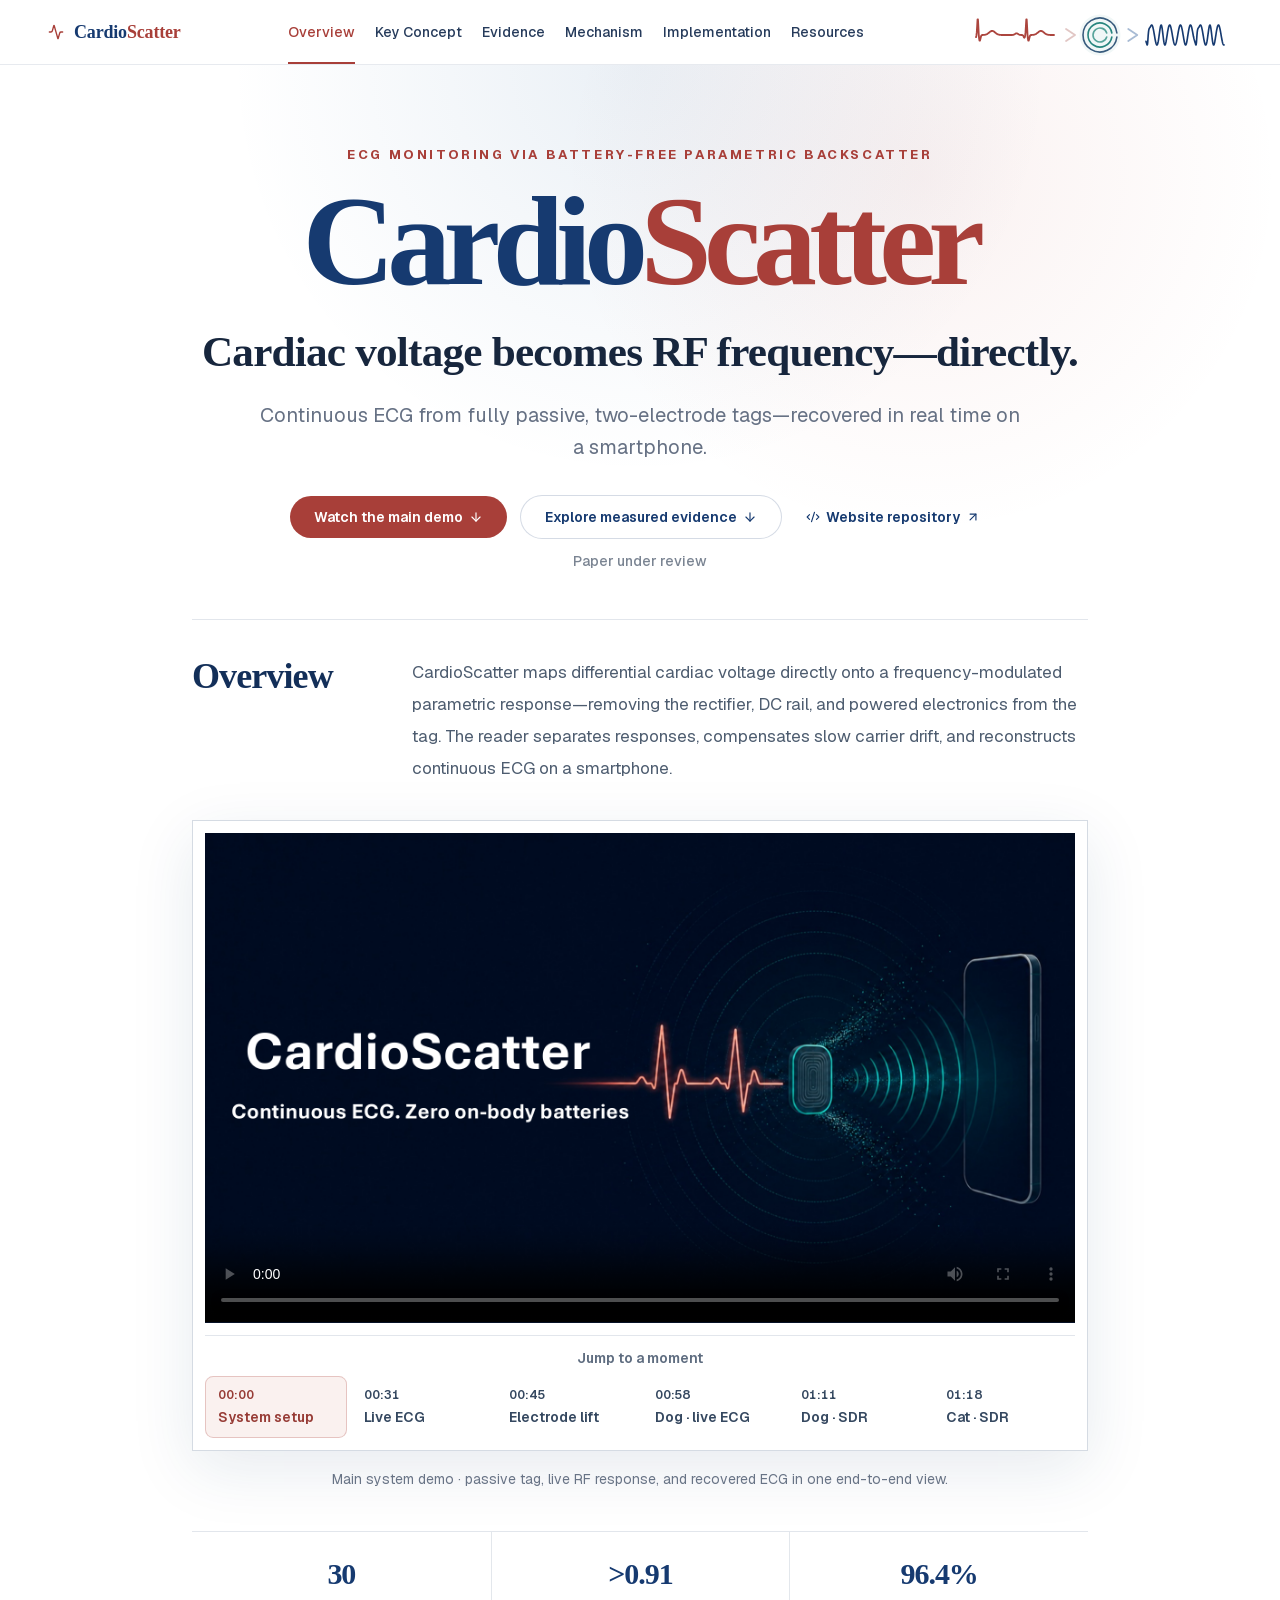
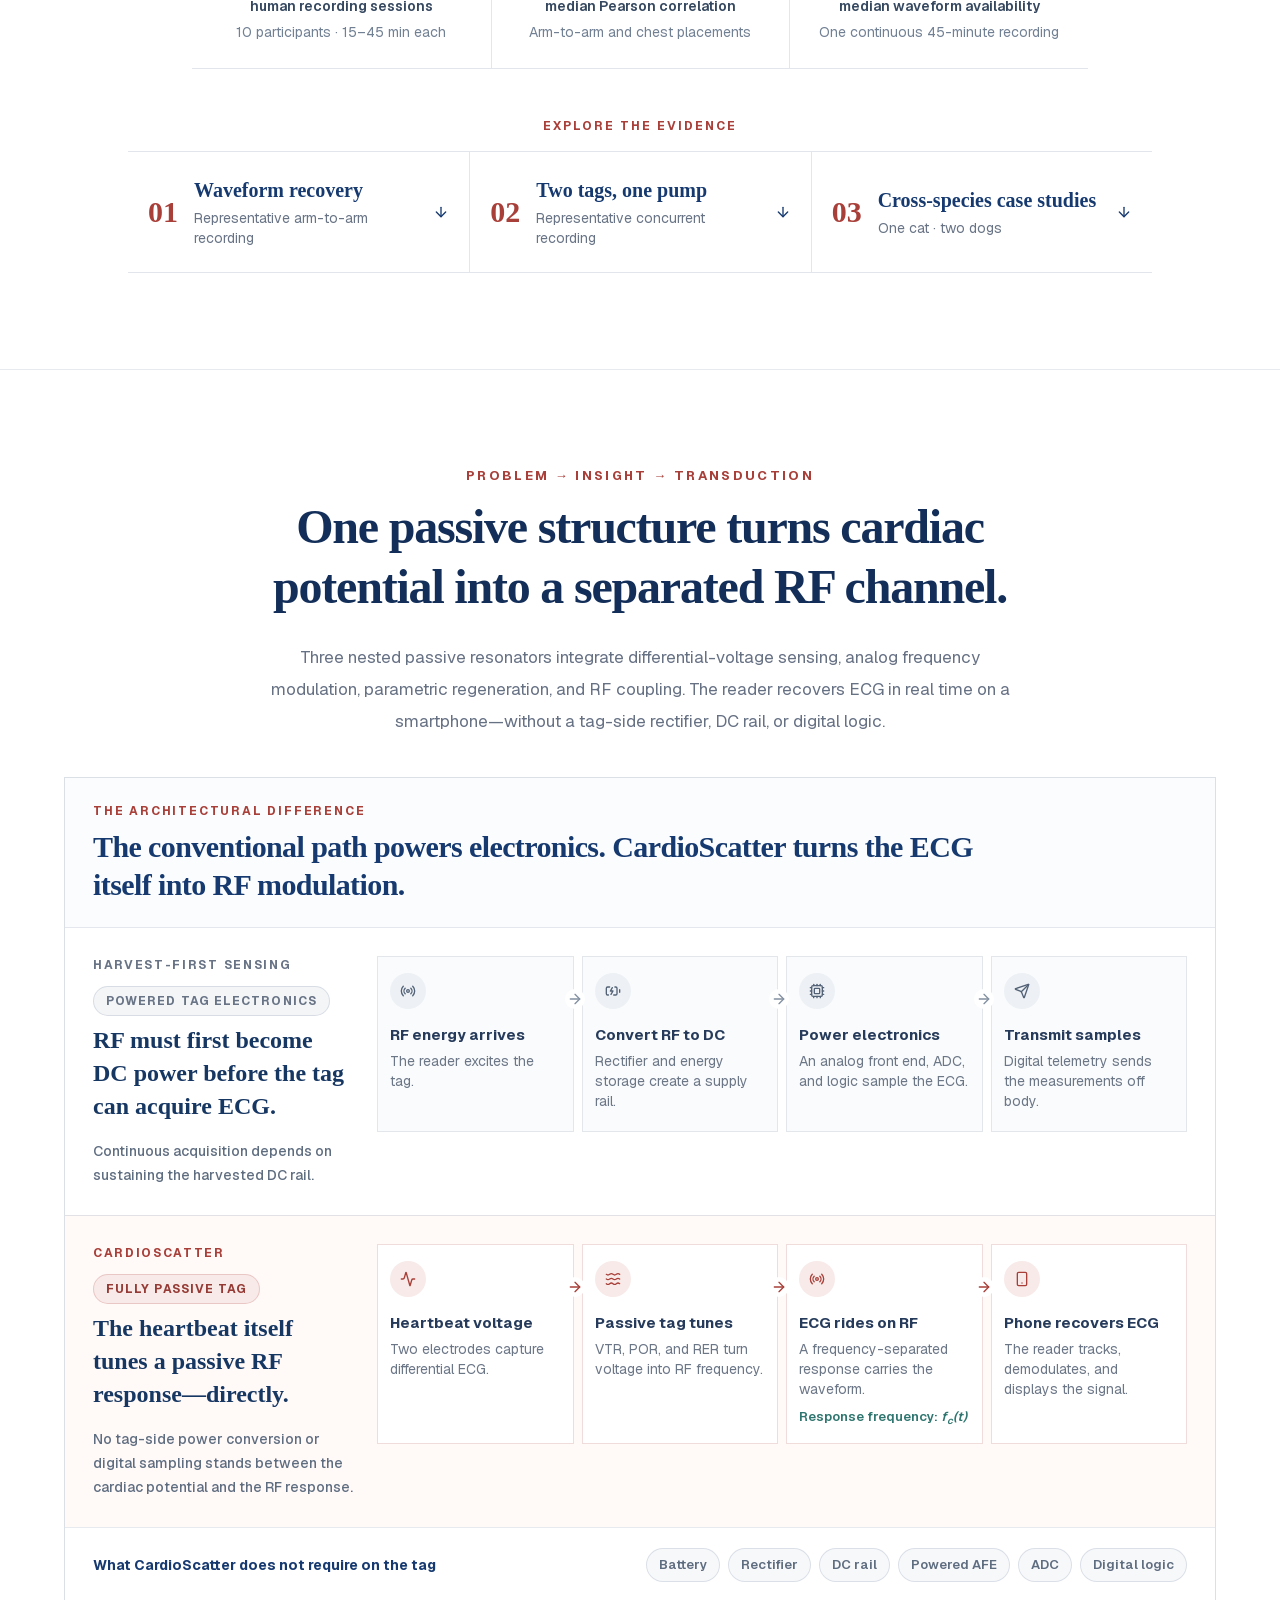
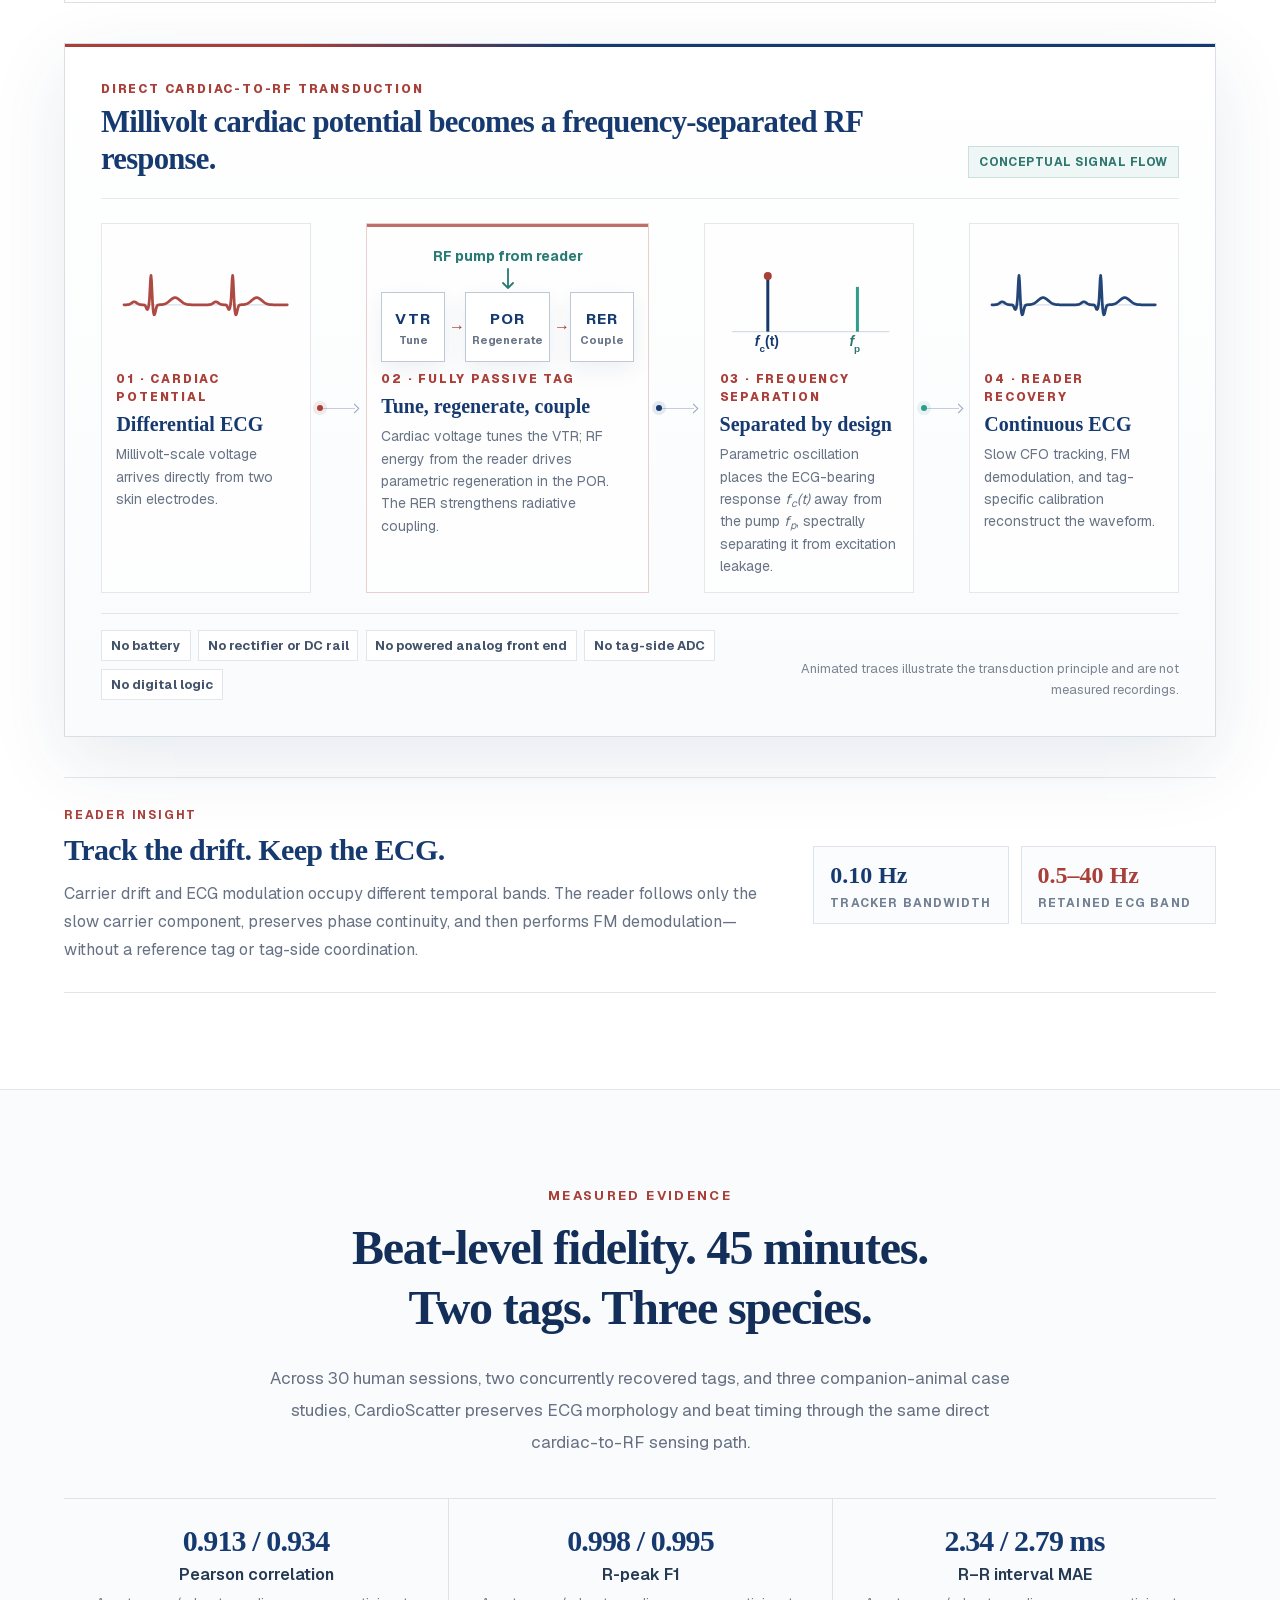
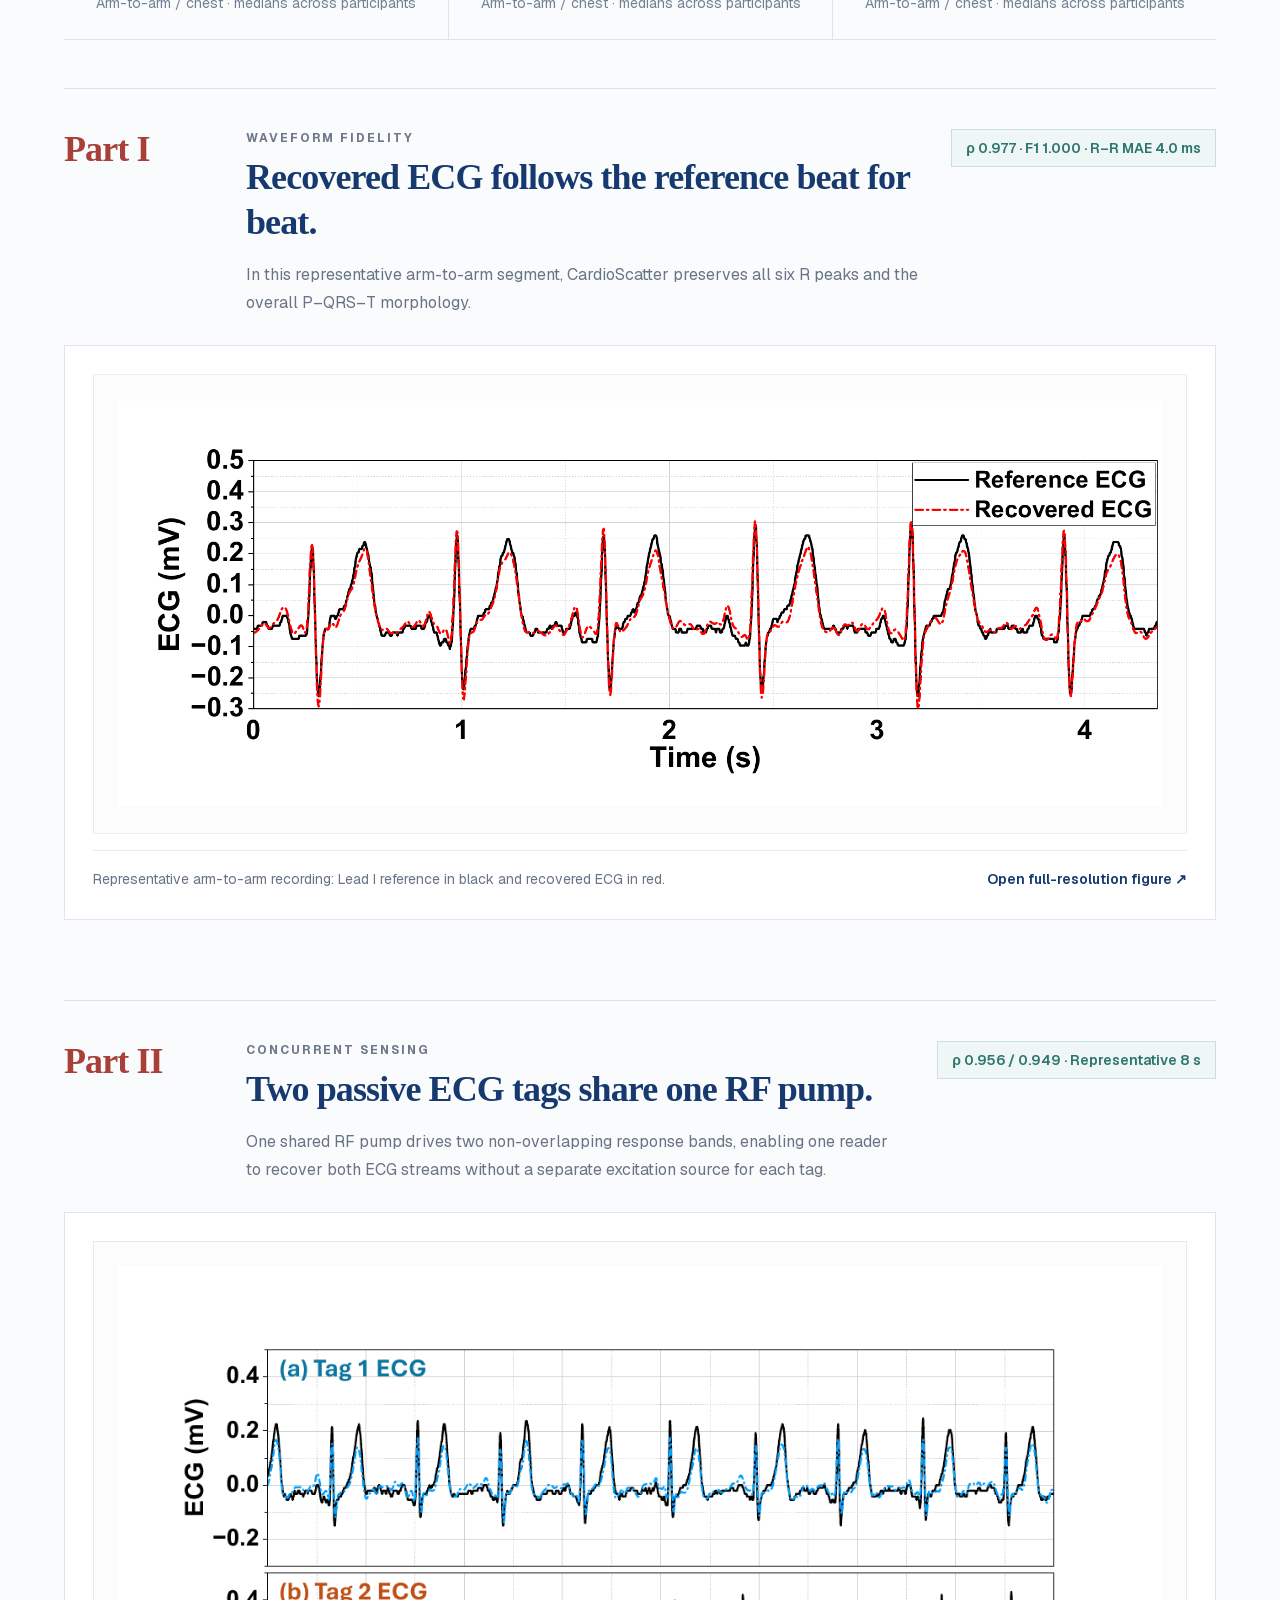
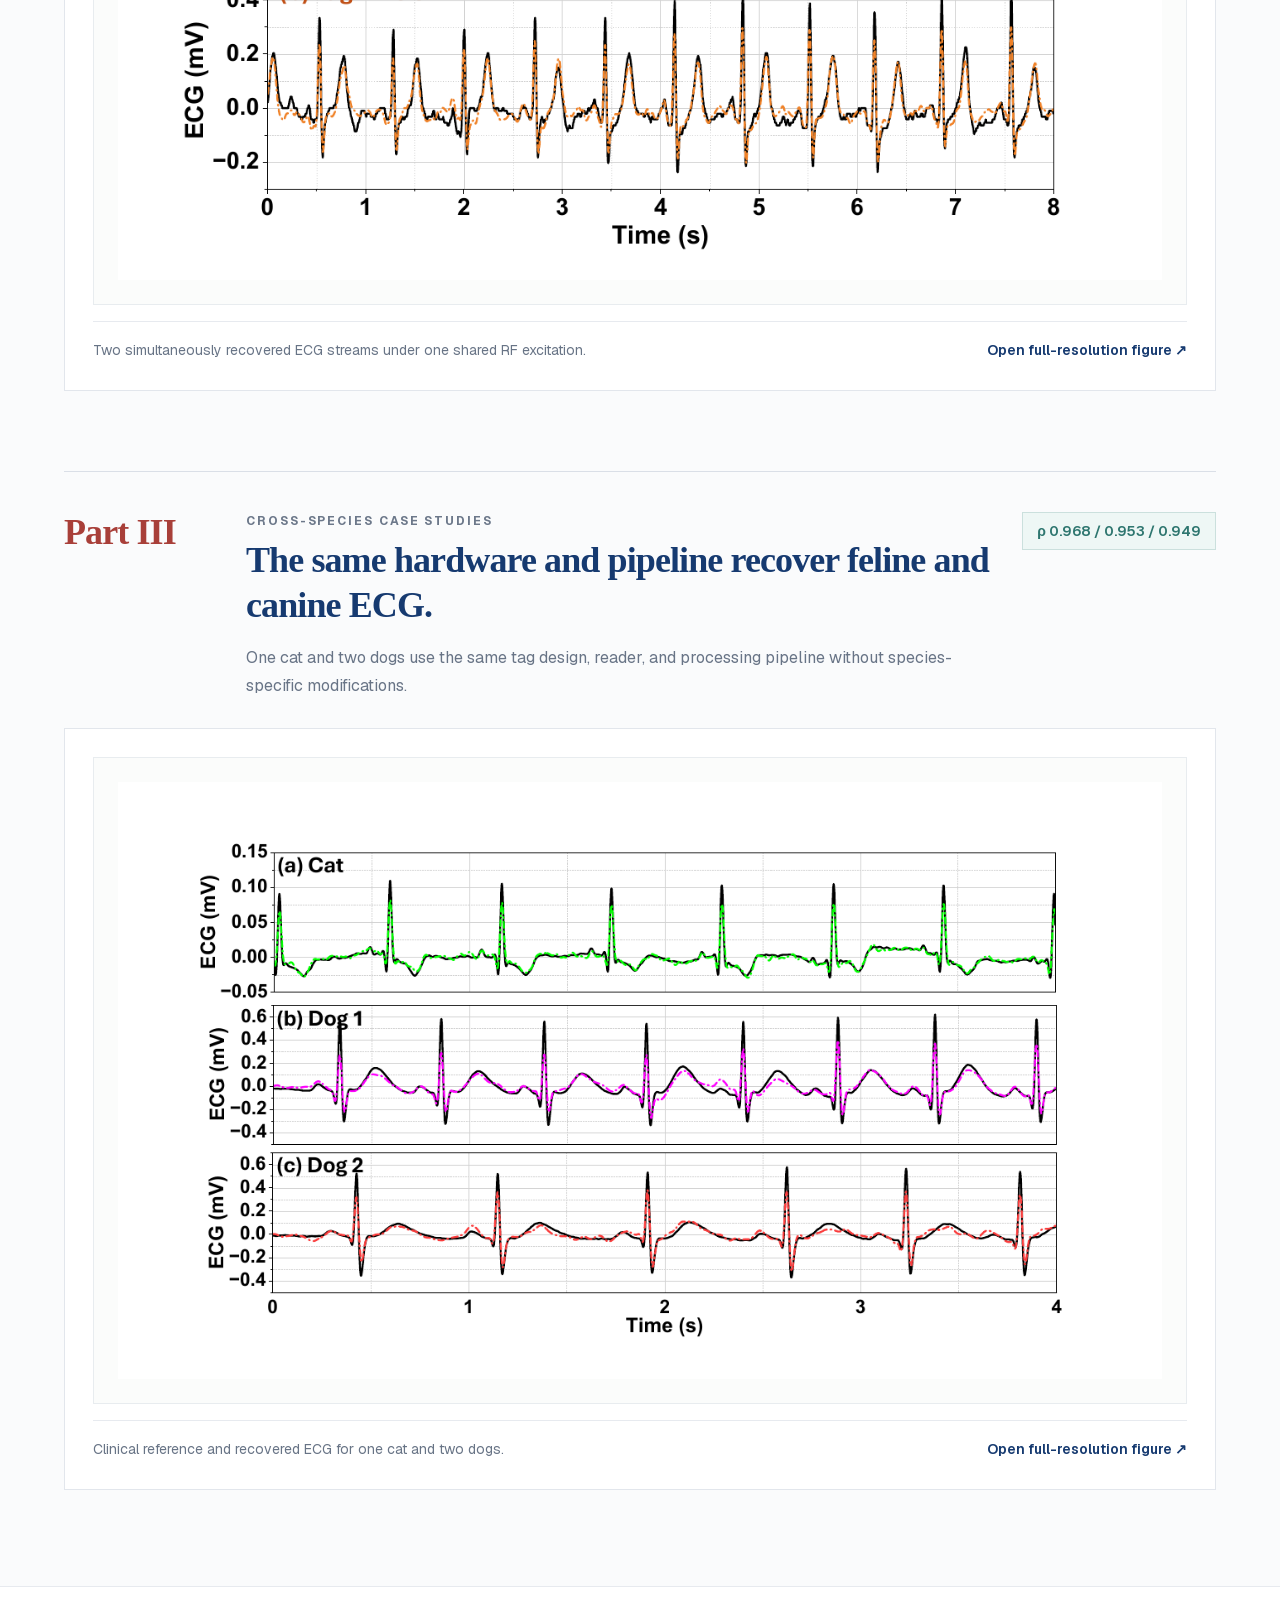
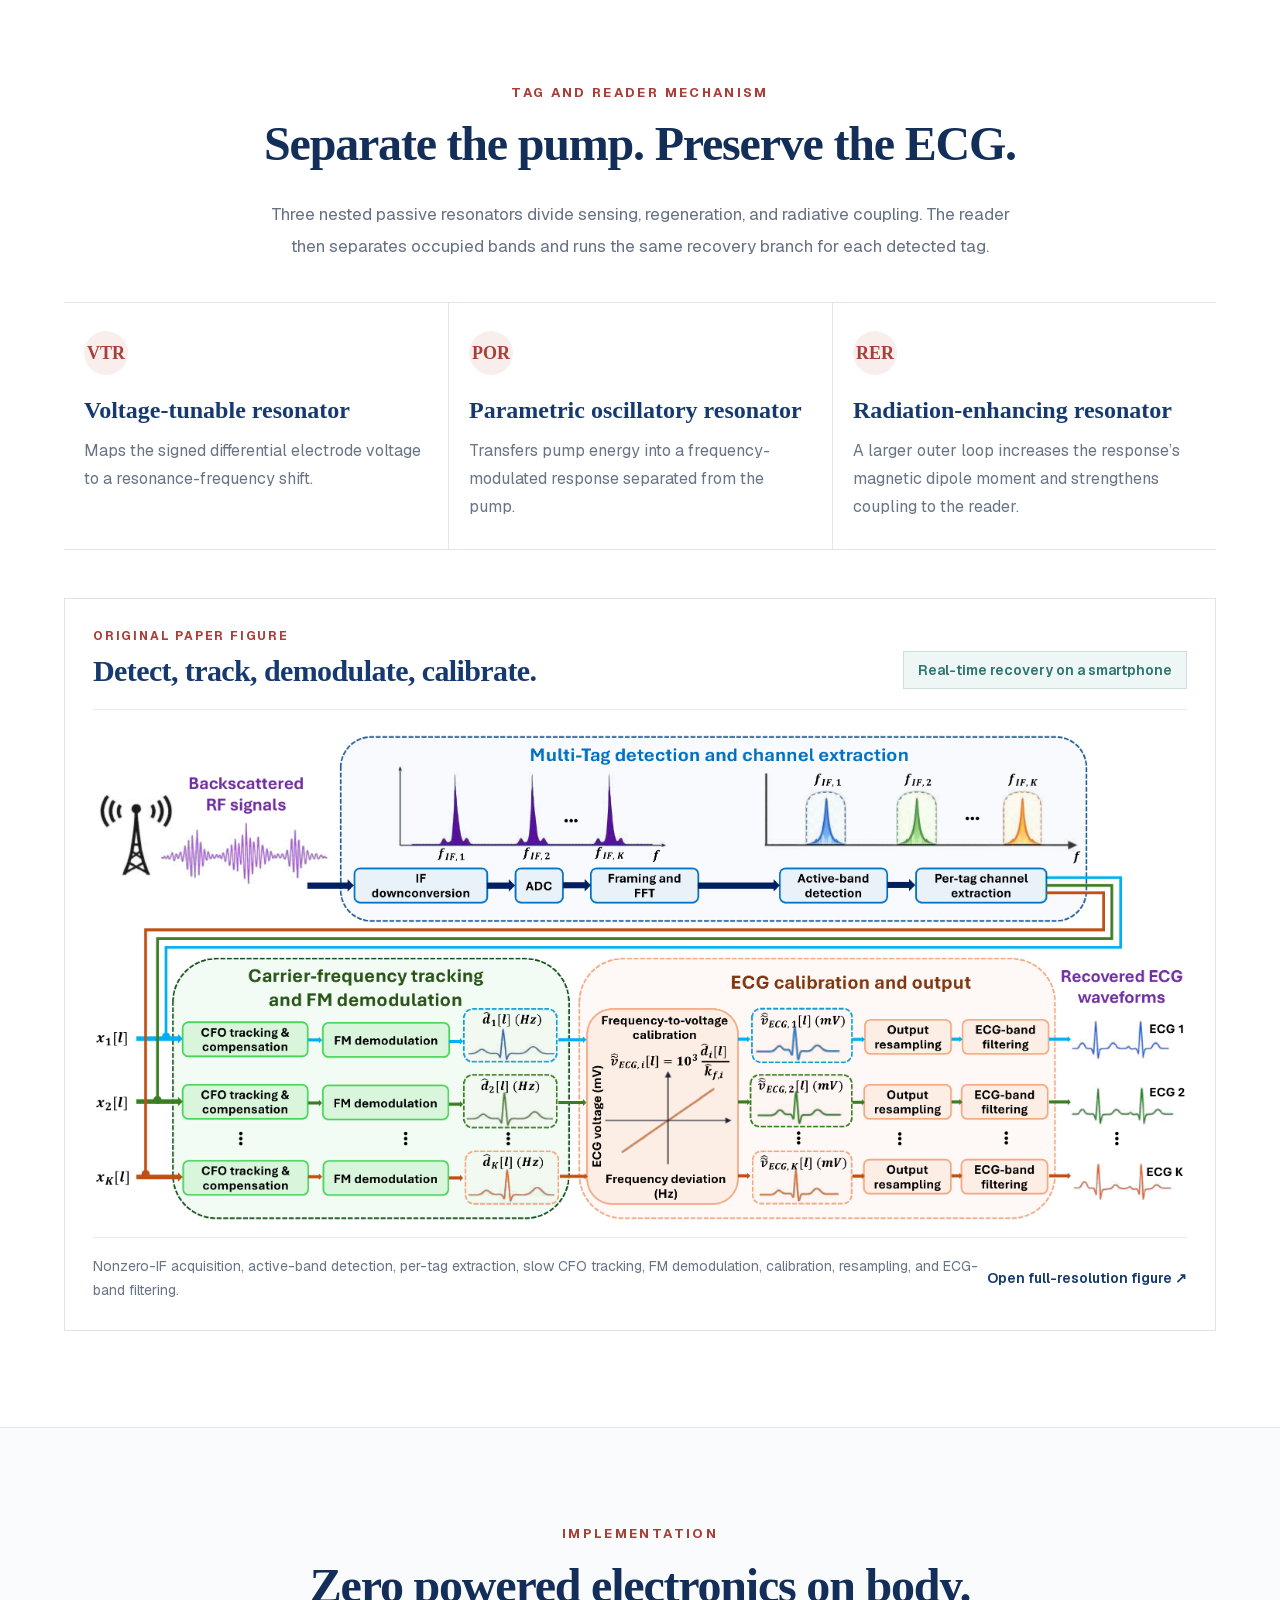
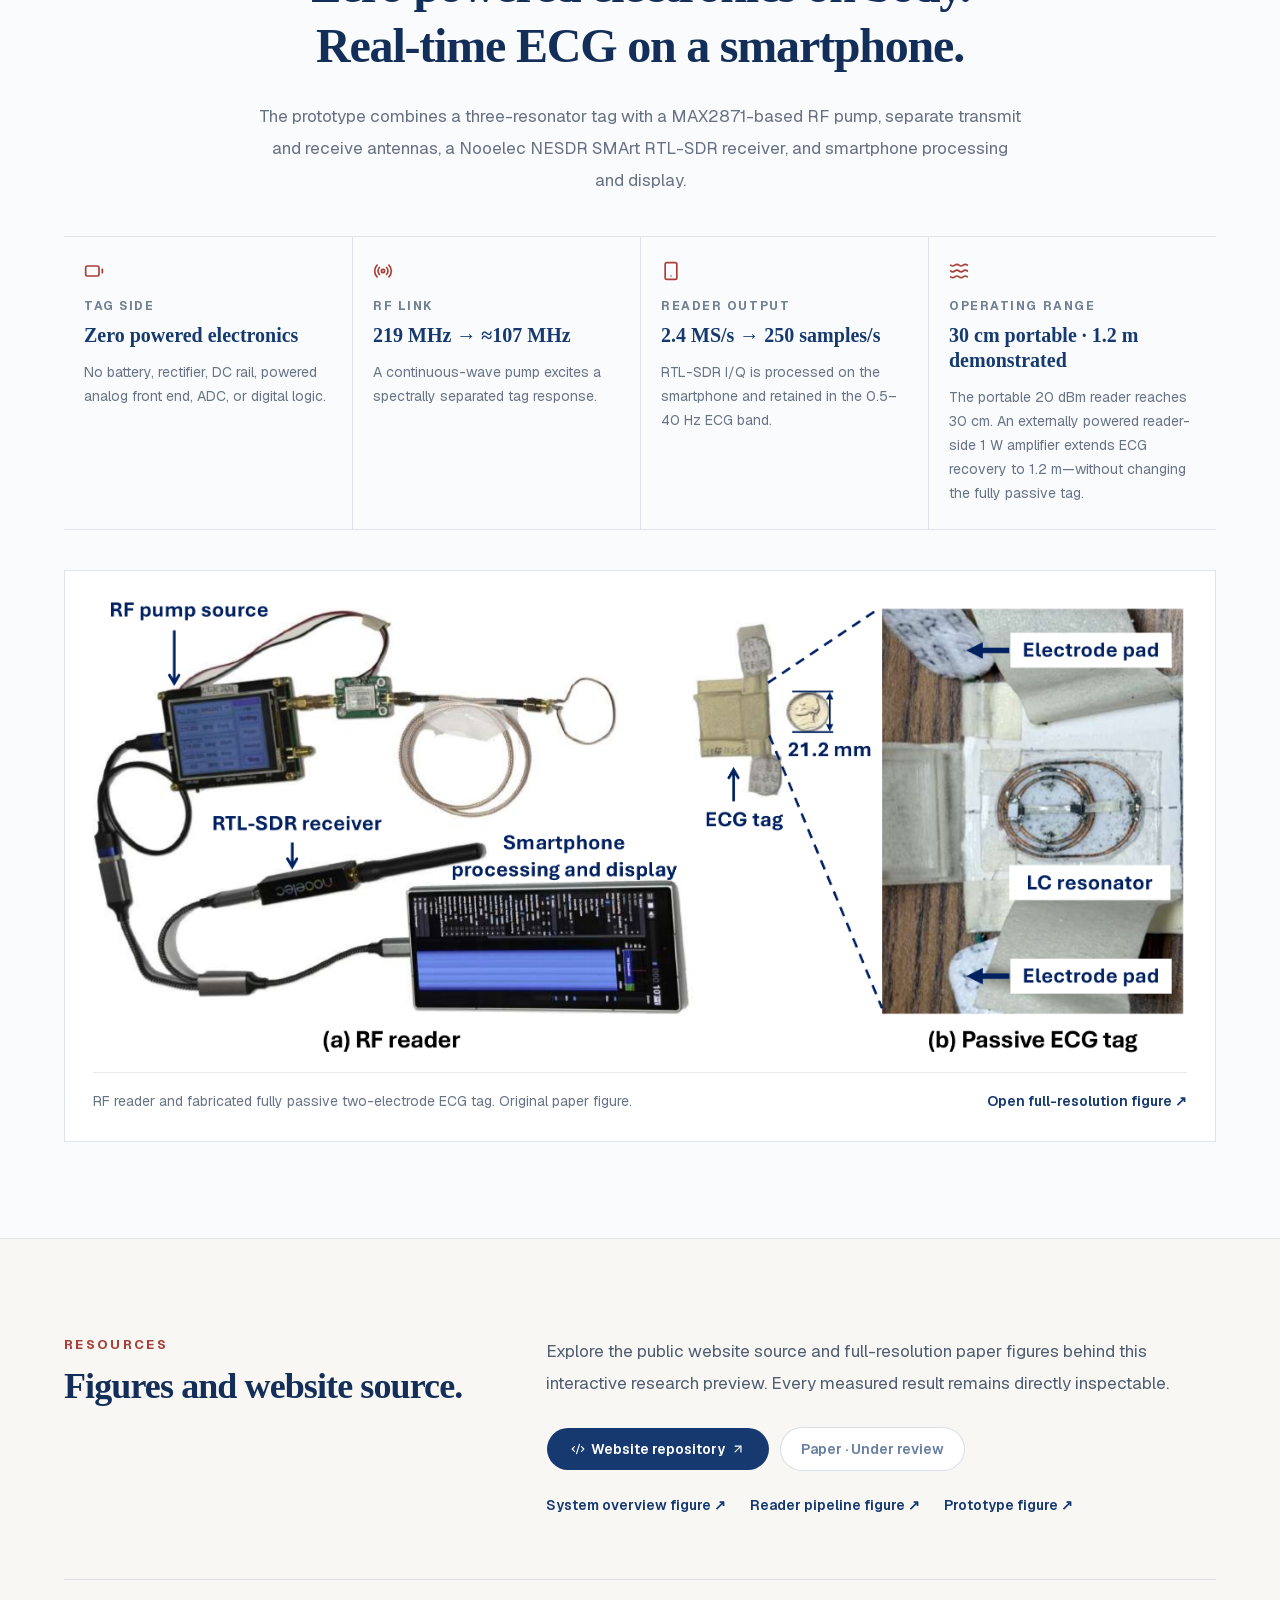
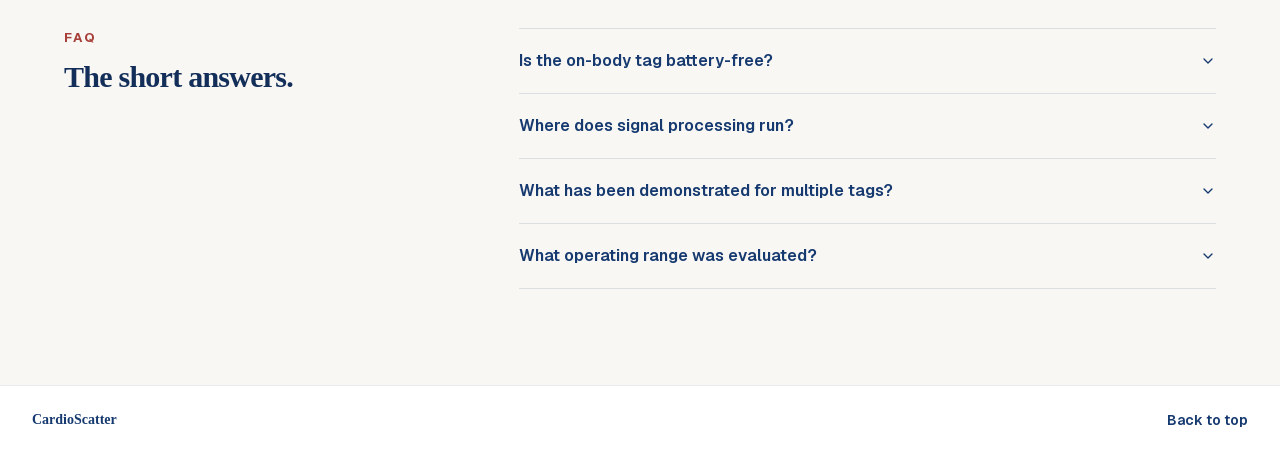
==== commit 9ceae2da: "Redesign central passive tag glyph" ====
--- a/index.html
+++ b/index.html
@@ -1,4 +1,4 @@
-<!DOCTYPE html><html lang="en"><head><meta charSet="utf-8"/><meta name="viewport" content="width=device-width, initial-scale=1"/><link rel="stylesheet" href="/_next/static/css/index.9N2ZWzHG.css" data-rsc-css-href="/_next/static/css/index.9N2ZWzHG.css" data-precedence="vite-rsc/importer-resources"/><link rel="modulepreload" fetchPriority="low" href="/_next/static/chunks/index-yjxYMecI.js"/><script src="/_next/static/chunks/rolldown-runtime-C60lm6uB.js" type="module" async=""></script><script src="/_next/static/chunks/framework-D_rUT4EX.js" type="module" async=""></script><link rel="modulepreload" href="/_next/static/chunks/layout-segment-context-B_Gb8j6n.js" crossorigin=""/><link rel="modulepreload" href="/_next/static/chunks/reveal-controller-IEX63-le.js" crossorigin=""/><link rel="modulepreload" href="/_next/static/chunks/site-header-Bq9XhNqL.js" crossorigin=""/><link rel="modulepreload" href="/_next/static/chunks/signal-model-CorlLMqd.js" crossorigin=""/><link rel="modulepreload" href="/_next/static/chunks/Icon-COpRllaJ.js" crossorigin=""/><link rel="modulepreload" href="/_next/static/chunks/video-showcase-D1yj-Sle.js" crossorigin=""/><link rel="modulepreload" href="/_next/static/chunks/ecg-signal-DzuNaItp.js" crossorigin=""/><link rel="modulepreload" href="/_next/static/chunks/image-Bla64SBL.js" crossorigin=""/><title>CardioScatter — Battery-Free Continuous ECG</title><meta name="description" content="CardioScatter turns differential cardiac voltage directly into a frequency-separated RF response, enabling continuous ECG from fully passive tags and real-time smartphone recovery."/><meta property="og:title" content="CardioScatter — Battery-Free Continuous ECG"/><meta property="og:description" content="Cardiac voltage becomes a frequency-separated RF response: continuous ECG from a fully passive two-electrode tag, recovered in real time on a smartphone."/><meta property="og:url" content="https://cardioscatter.github.io/"/><meta property="og:site_name" content="CardioScatter"/><meta property="og:type" content="website"/><meta property="og:image" content="https://cardioscatter.github.io/og.png"/><meta property="og:image:width" content="1672"/><meta property="og:image:height" content="941"/><meta property="og:image:alt" content="CardioScatter — Continuous ECG. Zero on-body batteries."/><meta name="twitter:card" content="summary_large_image"/><meta name="twitter:title" content="CardioScatter — Battery-Free Continuous ECG"/><meta name="twitter:description" content="Continuous ECG. Zero on-body batteries."/><meta name="twitter:image" content="https://cardioscatter.github.io/og.png"/><link rel="icon" href="/favicon.svg"/><script>Object.assign(((self[Symbol.for("vinext.navigationRuntime")]??={bootstrap:{routeManifest:null},functions:{}}).bootstrap.rsc??={rsc:[]}),{params:{},nav:{"pathname":"/","searchParams":[]}})</script><link rel="modulepreload" href="/_next/static/chunks/index-yjxYMecI.js" />
+<!DOCTYPE html><html lang="en"><head><meta charSet="utf-8"/><meta name="viewport" content="width=device-width, initial-scale=1"/><link rel="stylesheet" href="/_next/static/css/index.Dyh2PaY9.css" data-rsc-css-href="/_next/static/css/index.Dyh2PaY9.css" data-precedence="vite-rsc/importer-resources"/><link rel="modulepreload" fetchPriority="low" href="/_next/static/chunks/index-BAHVXpn8.js"/><script src="/_next/static/chunks/rolldown-runtime-C60lm6uB.js" type="module" async=""></script><script src="/_next/static/chunks/framework-D_rUT4EX.js" type="module" async=""></script><link rel="modulepreload" href="/_next/static/chunks/layout-segment-context-CRKzvCyD.js" crossorigin=""/><link rel="modulepreload" href="/_next/static/chunks/reveal-controller-IEX63-le.js" crossorigin=""/><link rel="modulepreload" href="/_next/static/chunks/site-header-DtKTzIRm.js" crossorigin=""/><link rel="modulepreload" href="/_next/static/chunks/signal-model-CorlLMqd.js" crossorigin=""/><link rel="modulepreload" href="/_next/static/chunks/Icon-COpRllaJ.js" crossorigin=""/><link rel="modulepreload" href="/_next/static/chunks/video-showcase-D1yj-Sle.js" crossorigin=""/><link rel="modulepreload" href="/_next/static/chunks/ecg-signal-DzuNaItp.js" crossorigin=""/><link rel="modulepreload" href="/_next/static/chunks/image-DmvxUyrp.js" crossorigin=""/><title>CardioScatter — Battery-Free Continuous ECG</title><meta name="description" content="CardioScatter turns differential cardiac voltage directly into a frequency-separated RF response, enabling continuous ECG from fully passive tags and real-time smartphone recovery."/><meta property="og:title" content="CardioScatter — Battery-Free Continuous ECG"/><meta property="og:description" content="Cardiac voltage becomes a frequency-separated RF response: continuous ECG from a fully passive two-electrode tag, recovered in real time on a smartphone."/><meta property="og:url" content="https://cardioscatter.github.io/"/><meta property="og:site_name" content="CardioScatter"/><meta property="og:type" content="website"/><meta property="og:image" content="https://cardioscatter.github.io/og.png"/><meta property="og:image:width" content="1672"/><meta property="og:image:height" content="941"/><meta property="og:image:alt" content="CardioScatter — Continuous ECG. Zero on-body batteries."/><meta name="twitter:card" content="summary_large_image"/><meta name="twitter:title" content="CardioScatter — Battery-Free Continuous ECG"/><meta name="twitter:description" content="Continuous ECG. Zero on-body batteries."/><meta name="twitter:image" content="https://cardioscatter.github.io/og.png"/><link rel="icon" href="/favicon.svg"/><script>Object.assign(((self[Symbol.for("vinext.navigationRuntime")]??={bootstrap:{routeManifest:null},functions:{}}).bootstrap.rsc??={rsc:[]}),{params:{},nav:{"pathname":"/","searchParams":[]}})</script><link rel="modulepreload" href="/_next/static/chunks/index-BAHVXpn8.js" />
 <link rel="preload" href="/_next/static/_vinext_fonts/geist-8ac0455e797f/geist-98bbbccb.woff2" as="font" type="font/woff2" crossorigin />
 <link rel="preload" href="/_next/static/_vinext_fonts/geist-mono-00e989178794/geist-mono-013b2f2f.woff2" as="font" type="font/woff2" crossorigin />
 <style data-vinext-fonts>/* cyrillic-ext */
@@ -128,4 +128,4 @@
 
 .__variable_geist_mono_1001rt9 { --font-geist-mono: 'Geist Mono', 'Geist Mono Fallback'; }
 </style>
-</head><body class="__variable_geist_19ysh9d __variable_geist_mono_1001rt9 antialiased"><a href="#main-content" class="fixed left-4 top-3 z-[80] -translate-y-20 rounded-md bg-[#163a70] px-4 py-2 text-sm font-semibold text-white transition-transform focus:translate-y-0">Skip to content</a><header class="sticky top-0 z-50 border-b border-[#173763]/10 bg-white/94 backdrop-blur"><div class="mx-auto flex h-16 max-w-7xl items-center justify-between gap-4 px-5 sm:px-8 lg:px-12"><a href="#overview" class="flex shrink-0 items-center gap-2.5" aria-label="CardioScatter home"><svg xmlns="http://www.w3.org/2000/svg" width="24" height="24" viewBox="0 0 24 24" fill="none" stroke="currentColor" stroke-width="2" stroke-linecap="round" stroke-linejoin="round" class="lucide lucide-activity size-4 text-[#a83f39]" aria-hidden="true"><path d="M22 12h-2.48a2 2 0 0 0-1.93 1.46l-2.35 8.36a.25.25 0 0 1-.48 0L9.24 2.18a.25.25 0 0 0-.48 0l-2.35 8.36A2 2 0 0 1 4.49 12H2"></path></svg><span class="font-serif text-lg font-bold tracking-[-0.01em]"><span class="text-[#163a70]">Cardio</span><span class="text-[#a83f39]">Scatter</span></span></a><nav class="hidden h-full items-center gap-5 whitespace-nowrap text-sm font-medium text-[#263b5b] lg:flex" aria-label="Primary navigation"><a href="#overview" aria-current="location" class="relative flex h-full items-center transition-colors hover:text-[#a83f39] text-[#a83f39]">Overview<span class="absolute inset-x-0 bottom-0 h-0.5 origin-left bg-[#a83f39] transition-transform duration-300 scale-x-100" aria-hidden="true"></span></a><a href="#concept" class="relative flex h-full items-center transition-colors hover:text-[#a83f39]">Key Concept<span class="absolute inset-x-0 bottom-0 h-0.5 origin-left bg-[#a83f39] transition-transform duration-300 scale-x-0" aria-hidden="true"></span></a><a href="#evaluation" class="relative flex h-full items-center transition-colors hover:text-[#a83f39]">Evidence<span class="absolute inset-x-0 bottom-0 h-0.5 origin-left bg-[#a83f39] transition-transform duration-300 scale-x-0" aria-hidden="true"></span></a><a href="#mechanism" class="relative flex h-full items-center transition-colors hover:text-[#a83f39]">Mechanism<span class="absolute inset-x-0 bottom-0 h-0.5 origin-left bg-[#a83f39] transition-transform duration-300 scale-x-0" aria-hidden="true"></span></a><a href="#prototype" class="relative flex h-full items-center transition-colors hover:text-[#a83f39]">Implementation<span class="absolute inset-x-0 bottom-0 h-0.5 origin-left bg-[#a83f39] transition-transform duration-300 scale-x-0" aria-hidden="true"></span></a><a href="#resources" class="relative flex h-full items-center transition-colors hover:text-[#a83f39]">Resources<span class="absolute inset-x-0 bottom-0 h-0.5 origin-left bg-[#a83f39] transition-transform duration-300 scale-x-0" aria-hidden="true"></span></a></nav><div class="flex shrink-0 items-center gap-2"><span class="hidden rounded-full border border-[#163a70]/15 bg-[#f5f7fa] px-3 py-1 text-[12px] font-bold uppercase tracking-[0.1em] text-[#163a70] sm:inline-flex md:hidden lg:inline-flex xl:hidden">Anonymous</span><div class="header-signal" role="img" aria-label="Conceptual signal flow: cardiac voltage tunes a fully passive tag, driven by an external RF pump, to change the RF response frequency."><svg viewBox="0 0 260 60" aria-hidden="true"><path class="header-signal-ecg" d="M4.00 33.00 L4.39 33.00 L4.78 33.00 L5.17 33.00 L5.56 33.00 L5.95 33.00 L6.34 33.00 L6.73 33.00 L7.12 33.00 L7.51 32.99 L7.90 32.99 L8.29 32.97 L8.68 32.95 L9.07 32.90 L9.46 32.82 L9.85 32.71 L10.24 32.55 L10.63 32.34 L11.02 32.10 L11.41 31.84 L11.80 31.60 L12.19 31.42 L12.58 31.31 L12.97 31.31 L13.36 31.42 L13.75 31.60 L14.14 31.84 L14.53 32.10 L14.92 32.34 L15.31 32.55 L15.70 32.71 L16.09 32.82 L16.48 32.90 L16.87 32.95 L17.26 32.97 L17.65 32.99 L18.04 33.00 L18.43 33.02 L18.82 33.10 L19.21 33.37 L19.60 33.98 L19.99 34.88 L20.38 35.61 L20.77 35.59 L21.16 34.70 L21.55 32.70 L21.94 28.23 L22.33 20.99 L22.72 16.31 L23.11 19.81 L23.50 28.00 L23.89 34.38 L24.28 37.61 L24.67 38.74 L25.06 38.25 L25.45 36.72 L25.84 35.05 L26.23 33.88 L26.62 33.29 L27.01 33.06 L27.40 32.99 L27.79 32.97 L28.18 32.95 L28.57 32.93 L28.96 32.90 L29.35 32.85 L29.74 32.80 L30.13 32.73 L30.52 32.63 L30.91 32.52 L31.30 32.37 L31.69 32.20 L32.08 32.00 L32.47 31.77 L32.86 31.51 L33.25 31.23 L33.64 30.92 L34.03 30.61 L34.42 30.29 L34.81 29.98 L35.20 29.69 L35.59 29.43 L35.98 29.21 L36.37 29.05 L36.76 28.95 L37.15 28.92 L37.54 28.95 L37.93 29.05 L38.32 29.21 L38.71 29.43 L39.10 29.69 L39.49 29.98 L39.88 30.29 L40.27 30.61 L40.66 30.92 L41.05 31.23 L41.44 31.51 L41.83 31.77 L42.22 32.00 L42.61 32.20 L43.00 32.37 L43.39 32.52 L43.78 32.63 L44.17 32.73 L44.56 32.80 L44.95 32.85 L45.34 32.90 L45.73 32.93 L46.12 32.95 L46.51 32.97 L46.90 32.98 L47.29 32.99 L47.68 32.99 L48.07 32.99 L48.46 33.00 L48.85 33.00 L49.24 33.00 L49.63 33.00 L50.02 33.00 L50.41 33.00 L50.80 33.00 L51.19 33.00 L51.58 33.00 L51.97 33.00 L52.36 33.00 L52.75 33.00 L53.14 33.00 L53.53 33.00 L53.92 33.00 L54.31 33.00 L54.70 33.00 L55.09 33.00 L55.48 33.00 L55.87 33.00 L56.26 32.99 L56.65 32.99 L57.04 32.97 L57.43 32.95 L57.82 32.90 L58.21 32.82 L58.60 32.71 L58.99 32.55 L59.38 32.34 L59.77 32.10 L60.16 31.84 L60.55 31.60 L60.94 31.42 L61.33 31.31 L61.72 31.31 L62.11 31.42 L62.50 31.60 L62.89 31.84 L63.28 32.10 L63.67 32.34 L64.06 32.55 L64.45 32.71 L64.84 32.82 L65.23 32.90 L65.62 32.95 L66.01 32.97 L66.40 32.99 L66.79 33.00 L67.18 33.02 L67.57 33.10 L67.96 33.37 L68.35 33.98 L68.74 34.88 L69.13 35.61 L69.52 35.59 L69.91 34.70 L70.30 32.70 L70.69 28.23 L71.08 20.99 L71.47 16.31 L71.86 19.81 L72.25 28.00 L72.64 34.38 L73.03 37.61 L73.42 38.74 L73.81 38.25 L74.20 36.72 L74.59 35.05 L74.98 33.88 L75.37 33.29 L75.76 33.06 L76.15 32.99 L76.54 32.97 L76.93 32.95 L77.32 32.93 L77.71 32.90 L78.10 32.85 L78.49 32.80 L78.88 32.73 L79.27 32.63 L79.66 32.52 L80.05 32.37 L80.44 32.20 L80.83 32.00 L81.22 31.77 L81.61 31.51 L82.00 31.23 "></path><path class="header-signal-arrow header-signal-arrow-in" d="M94 27L103 33L94 39" opacity="0.4"></path><path class="header-signal-arrow header-signal-arrow-out" d="M155 27L164 33L155 39" opacity="0.575" transform="translate(1 0)"></path><g class="header-signal-tag"><rect x="111" y="21" width="32" height="27" rx="9"></rect><rect x="116" y="25" width="22" height="19" rx="6"></rect><path d="M124 40H123Q120 40 120 37V32Q120 29 123 29H131Q134 29 134 32V37Q134 40 131 40H130"></path></g><path class="header-signal-rf" d="M174.00 33.00 L174.24 31.59 L174.49 30.20 L174.73 28.87 L174.97 27.62 L175.22 26.48 L175.46 25.48 L175.71 24.62 L175.95 23.93 L176.19 23.43 L176.44 23.11 L176.68 23.00 L176.93 23.09 L177.17 23.37 L177.41 23.85 L177.66 24.52 L177.90 25.35 L178.14 26.34 L178.39 27.47 L178.63 28.71 L178.88 30.04 L179.12 31.44 L179.36 32.87 L179.61 34.32 L179.85 35.75 L180.09 37.13 L180.34 38.44 L180.58 39.64 L180.82 40.71 L181.07 41.60 L181.31 42.30 L181.56 42.77 L181.80 42.99 L182.04 42.93 L182.29 42.60 L182.53 41.99 L182.78 41.12 L183.02 40.01 L183.26 38.71 L183.51 37.26 L183.75 35.70 L183.99 34.10 L184.24 32.48 L184.48 30.91 L184.72 29.42 L184.97 28.03 L185.21 26.78 L185.46 25.68 L185.70 24.76 L185.94 24.02 L186.19 23.48 L186.43 23.14 L186.68 23.00 L186.92 23.07 L187.16 23.34 L187.41 23.81 L187.65 24.46 L187.89 25.28 L188.14 26.25 L188.38 27.36 L188.63 28.59 L188.87 29.89 L189.11 31.23 L189.36 32.58 L189.60 33.87 L189.84 35.07 L190.09 36.14 L190.33 37.10 L190.57 37.97 L190.82 38.79 L191.06 39.61 L191.31 40.43 L191.55 41.26 L191.79 42.07 L192.04 42.76 L192.28 42.98 L192.53 42.09 L192.77 39.65 L193.01 36.14 L193.26 32.67 L193.50 30.03 L193.74 28.31 L193.99 27.24 L194.23 26.58 L194.47 26.13 L194.72 25.79 L194.96 25.47 L195.21 25.11 L195.45 24.69 L195.69 24.23 L195.94 23.77 L196.18 23.38 L196.43 23.11 L196.67 23.00 L196.91 23.08 L197.16 23.36 L197.40 23.84 L197.64 24.50 L197.89 25.33 L198.13 26.32 L198.38 27.45 L198.62 28.69 L198.86 30.02 L199.11 31.42 L199.35 32.86 L199.59 34.30 L199.84 35.72 L200.08 37.09 L200.32 38.38 L200.57 39.56 L200.81 40.61 L201.06 41.49 L201.30 42.19 L201.54 42.69 L201.79 42.95 L202.03 42.98 L202.28 42.76 L202.52 42.28 L202.76 41.55 L203.01 40.57 L203.25 39.35 L203.49 37.93 L203.74 36.33 L203.98 34.59 L204.22 32.77 L204.47 30.92 L204.71 29.12 L204.96 27.43 L205.20 25.92 L205.44 24.67 L205.69 23.73 L205.93 23.16 L206.18 23.00 L206.42 23.27 L206.66 23.95 L206.91 25.03 L207.15 26.46 L207.39 28.18 L207.64 30.11 L207.88 32.15 L208.13 34.22 L208.37 36.22 L208.61 38.06 L208.86 39.68 L209.10 41.02 L209.34 42.03 L209.59 42.68 L209.83 42.98 L210.07 42.92 L210.32 42.54 L210.56 41.85 L210.81 40.89 L211.05 39.72 L211.29 38.37 L211.54 36.89 L211.78 35.33 L212.03 33.74 L212.27 32.14 L212.51 30.60 L212.76 29.13 L213.00 27.77 L213.24 26.54 L213.49 25.47 L213.73 24.58 L213.97 23.88 L214.22 23.38 L214.46 23.08 L214.71 23.00 L214.95 23.13 L215.19 23.46 L215.44 23.99 L215.68 24.70 L215.93 25.58 L216.17 26.61 L216.41 27.77 L216.66 29.03 L216.90 30.37 L217.14 31.77 L217.39 33.19 L217.63 34.60 L217.88 35.98 L218.12 37.30 L218.36 38.54 L218.61 39.66 L218.85 40.65 L219.09 41.48 L219.34 42.15 L219.58 42.63 L219.82 42.91 L220.07 43.00 L220.31 42.89 L220.56 42.57 L220.80 42.07 L221.04 41.38 L221.29 40.52 L221.53 39.52 L221.78 38.38 L222.02 37.13 L222.26 35.80 L222.51 34.41 L222.75 33.00 L222.99 31.59 L223.24 30.20 L223.48 28.87 L223.72 27.62 L223.97 26.48 L224.21 25.48 L224.46 24.62 L224.70 23.93 L224.94 23.43 L225.19 23.11 L225.43 23.00 L225.68 23.09 L225.92 23.37 L226.16 23.85 L226.41 24.52 L226.65 25.35 L226.89 26.34 L227.14 27.47 L227.38 28.71 L227.63 30.04 L227.87 31.44 L228.11 32.87 L228.36 34.32 L228.60 35.75 L228.84 37.13 L229.09 38.44 L229.33 39.64 L229.57 40.71 L229.82 41.60 L230.06 42.30 L230.31 42.77 L230.55 42.99 L230.79 42.93 L231.04 42.60 L231.28 41.99 L231.53 41.12 L231.77 40.01 L232.01 38.71 L232.26 37.26 L232.50 35.70 L232.74 34.10 L232.99 32.48 L233.23 30.91 L233.47 29.42 L233.72 28.03 L233.96 26.78 L234.21 25.68 L234.45 24.76 L234.69 24.02 L234.94 23.48 L235.18 23.14 L235.43 23.00 L235.67 23.07 L235.91 23.34 L236.16 23.81 L236.40 24.46 L236.64 25.28 L236.89 26.25 L237.13 27.36 L237.38 28.59 L237.62 29.89 L237.86 31.23 L238.11 32.58 L238.35 33.87 L238.59 35.07 L238.84 36.14 L239.08 37.10 L239.32 37.97 L239.57 38.79 L239.81 39.61 L240.06 40.43 L240.30 41.26 L240.54 42.07 L240.79 42.76 L241.03 42.98 L241.28 42.09 L241.52 39.65 L241.76 36.14 L242.01 32.67 L242.25 30.03 L242.49 28.31 L242.74 27.24 L242.98 26.58 L243.22 26.13 L243.47 25.79 L243.71 25.47 L243.96 25.11 L244.20 24.69 L244.44 24.23 L244.69 23.77 L244.93 23.38 L245.18 23.11 L245.42 23.00 L245.66 23.08 L245.91 23.36 L246.15 23.84 L246.39 24.50 L246.64 25.33 L246.88 26.32 L247.13 27.45 L247.37 28.69 L247.61 30.02 L247.86 31.42 L248.10 32.86 L248.34 34.30 L248.59 35.72 L248.83 37.09 L249.07 38.38 L249.32 39.56 L249.56 40.61 L249.81 41.49 L250.05 42.19 L250.29 42.69 L250.54 42.95 L250.78 42.98 L251.03 42.76 L251.27 42.28 L251.51 41.55 L251.76 40.57 L252.00 39.35 "></path></svg></div><button type="button" class="grid size-9 place-items-center rounded-full border border-[#163a70]/14 text-[#163a70] lg:hidden" aria-label="Open navigation menu" aria-expanded="false" aria-controls="mobile-navigation"><svg xmlns="http://www.w3.org/2000/svg" width="24" height="24" viewBox="0 0 24 24" fill="none" stroke="currentColor" stroke-width="2" stroke-linecap="round" stroke-linejoin="round" class="lucide lucide-menu size-4" aria-hidden="true"><path d="M4 5h16"></path><path d="M4 12h16"></path><path d="M4 19h16"></path></svg></button></div></div><nav id="mobile-navigation" aria-label="Mobile navigation" class="border-t border-[#173763]/10 bg-white px-5 py-3 shadow-[0_18px_40px_rgba(22,55,99,.10)] lg:hidden hidden"><div class="mx-auto grid max-w-7xl grid-cols-2 gap-1"><a href="#overview" aria-current="location" class="rounded-md px-3 py-3 text-sm font-semibold transition-colors hover:bg-[#f5f7fa] hover:text-[#a83f39] bg-[#f8efed] text-[#a83f39]">Overview</a><a href="#concept" class="rounded-md px-3 py-3 text-sm font-semibold text-[#43536a] transition-colors hover:bg-[#f5f7fa] hover:text-[#a83f39]">Key Concept</a><a href="#evaluation" class="rounded-md px-3 py-3 text-sm font-semibold text-[#43536a] transition-colors hover:bg-[#f5f7fa] hover:text-[#a83f39]">Evidence</a><a href="#mechanism" class="rounded-md px-3 py-3 text-sm font-semibold text-[#43536a] transition-colors hover:bg-[#f5f7fa] hover:text-[#a83f39]">Mechanism</a><a href="#prototype" class="rounded-md px-3 py-3 text-sm font-semibold text-[#43536a] transition-colors hover:bg-[#f5f7fa] hover:text-[#a83f39]">Implementation</a><a href="#resources" class="rounded-md px-3 py-3 text-sm font-semibold text-[#43536a] transition-colors hover:bg-[#f5f7fa] hover:text-[#a83f39]">Resources</a></div></nav></header><main id="main-content" class="min-h-screen bg-white text-[#1d2a3b]"><section id="overview" class="relative isolate overflow-hidden px-5 pb-20 pt-14 sm:px-8 lg:pb-24 lg:pt-20"><div class="absolute inset-x-0 top-0 -z-10 h-[620px] bg-[radial-gradient(circle_at_50%_0%,rgba(26,90,153,.09),transparent_46%),radial-gradient(circle_at_72%_18%,rgba(190,76,68,.08),transparent_34%)]"></div><div class="mx-auto max-w-6xl text-center"><p class="hero-eyebrow text-[13px] font-bold uppercase tracking-[0.2em] text-[#a83f39]">ECG monitoring via battery-free parametric backscatter</p><h1 aria-label="CardioScatter" class="hero-title mt-6 font-serif text-[clamp(2.65rem,13.5vw,8.5rem)] font-semibold leading-[0.82] tracking-[-0.06em] sm:text-[clamp(4.1rem,10vw,8.5rem)]"><span class="hero-cardio text-[#163a70]">Cardio</span><span class="hero-scatter text-[#a83f39]">Scatter</span></h1><p class="hero-message mx-auto mt-8 max-w-4xl text-balance font-serif text-2xl font-semibold leading-tight tracking-[-0.018em] text-[#17263d] sm:text-4xl lg:text-[2.7rem]">Cardiac voltage becomes RF frequency—directly.</p><p class="hero-description mx-auto mt-5 max-w-3xl text-pretty text-base leading-7 text-[#667184] sm:text-xl sm:leading-8">Continuous ECG from fully passive, two-electrode tags—recovered in real time on a smartphone.</p><div class="hero-actions mt-8 flex flex-col items-center justify-center gap-3 sm:flex-row sm:flex-wrap"><a href="#demo-video" class="group/button inline-flex shrink-0 items-center justify-center border border-transparent bg-clip-padding whitespace-nowrap transition-all outline-none select-none focus-visible:border-ring focus-visible:ring-3 focus-visible:ring-ring/50 active:not-aria-[haspopup]:translate-y-px disabled:pointer-events-none disabled:opacity-50 aria-invalid:border-destructive aria-invalid:ring-3 aria-invalid:ring-destructive/20 dark:aria-invalid:border-destructive/50 dark:aria-invalid:ring-destructive/40 [&amp;_svg]:pointer-events-none [&amp;_svg]:shrink-0 [&amp;_svg:not([class*=&#x27;size-&#x27;])]:size-4 gap-1.5 has-data-[icon=inline-end]:pr-2 has-data-[icon=inline-start]:pl-2 h-11 w-full rounded-full bg-[#a83f39] px-6 text-sm font-semibold text-white shadow-none hover:bg-[#8f332f] sm:w-auto">Watch the main demo<svg xmlns="http://www.w3.org/2000/svg" width="24" height="24" viewBox="0 0 24 24" fill="none" stroke="currentColor" stroke-width="2" stroke-linecap="round" stroke-linejoin="round" class="lucide lucide-arrow-down size-3.5" aria-hidden="true"><path d="M12 5v14"></path><path d="m19 12-7 7-7-7"></path></svg></a><a href="#evaluation" class="group/button inline-flex shrink-0 items-center justify-center border bg-clip-padding whitespace-nowrap transition-all outline-none select-none focus-visible:border-ring focus-visible:ring-3 focus-visible:ring-ring/50 active:not-aria-[haspopup]:translate-y-px disabled:pointer-events-none disabled:opacity-50 aria-invalid:border-destructive aria-invalid:ring-3 aria-invalid:ring-destructive/20 dark:aria-invalid:border-destructive/50 dark:aria-invalid:ring-destructive/40 [&amp;_svg]:pointer-events-none [&amp;_svg]:shrink-0 [&amp;_svg:not([class*=&#x27;size-&#x27;])]:size-4 hover:text-foreground aria-expanded:bg-muted aria-expanded:text-foreground dark:border-input dark:bg-input/30 dark:hover:bg-input/50 gap-1.5 has-data-[icon=inline-end]:pr-2 has-data-[icon=inline-start]:pl-2 h-11 w-full rounded-full border-[#163a70]/18 bg-white px-6 text-sm font-semibold text-[#163a70] shadow-none hover:bg-[#f4f7fa] sm:w-auto">Explore measured evidence<svg xmlns="http://www.w3.org/2000/svg" width="24" height="24" viewBox="0 0 24 24" fill="none" stroke="currentColor" stroke-width="2" stroke-linecap="round" stroke-linejoin="round" class="lucide lucide-arrow-down size-3.5" aria-hidden="true"><path d="M12 5v14"></path><path d="m19 12-7 7-7-7"></path></svg></a><a href="https://github.com/CardioScatter/CardioScatter.github.io" target="_blank" rel="noreferrer" class="inline-flex items-center gap-1.5 px-3 py-2 text-sm font-semibold text-[#163a70] transition-colors hover:text-[#a83f39]"><svg xmlns="http://www.w3.org/2000/svg" width="24" height="24" viewBox="0 0 24 24" fill="none" stroke="currentColor" stroke-width="2" stroke-linecap="round" stroke-linejoin="round" class="lucide lucide-code-xml size-3.5" aria-hidden="true"><path d="m18 16 4-4-4-4"></path><path d="m6 8-4 4 4 4"></path><path d="m14.5 4-5 16"></path></svg>Website repository<svg xmlns="http://www.w3.org/2000/svg" width="24" height="24" viewBox="0 0 24 24" fill="none" stroke="currentColor" stroke-width="2" stroke-linecap="round" stroke-linejoin="round" class="lucide lucide-arrow-up-right size-3.5" aria-hidden="true"><path d="M7 7h10v10"></path><path d="M7 17 17 7"></path></svg></a></div><p class="mt-3 text-sm font-medium text-[#7a8492]">Paper under review</p><div class="mx-auto mt-12 grid max-w-4xl gap-5 border-t border-[#173763]/12 pt-9 text-left sm:grid-cols-[180px_1fr] sm:gap-10" data-reveal="true"><h2 class="font-serif text-3xl font-semibold tracking-[-0.025em] text-[#132f59] sm:text-4xl">Overview</h2><p class="text-[17px] leading-8 text-[#4e5d70]">CardioScatter maps differential cardiac voltage directly onto a frequency-modulated parametric response—removing the rectifier, DC rail, and powered electronics from the tag. The reader separates responses, compensates slow carrier drift, and reconstructs continuous ECG on a smartphone.</p></div><div id="demo-video" class="mx-auto mt-9 max-w-4xl" data-reveal="true"><div class="overflow-hidden border border-[#173763]/18 bg-white p-2 shadow-[0_18px_60px_rgba(22,55,99,.10)] sm:p-3"><video id="main-demo-video" class="block aspect-video w-full bg-[#061126] object-contain" controls="" playsInline="" preload="metadata" poster="/cardioscatter-demo-poster.png" aria-label="CardioScatter system demo with English narration and subtitles"><source src="/cardioscatter-demo.mp4?v=guided-demo-20260903" type="video/mp4"/>Your browser does not support embedded video.<!-- --> <a href="/cardioscatter-demo.mp4?v=guided-demo-20260903">Download the demo video.</a></video><nav aria-label="Video chapters" class="mt-2 border-t border-[#173763]/12 pt-3 sm:mt-3"><p class="px-2 pb-2 text-sm font-semibold text-[#5f6d80]">Jump to a moment</p><div class="grid grid-cols-2 gap-1 sm:grid-cols-3 lg:grid-cols-6"><button type="button" aria-controls="main-demo-video" aria-current="step" aria-label="Play System setup from 00:00" class="min-w-0 rounded-sm border px-3 py-2.5 text-left transition-colors focus-visible:outline-2 focus-visible:outline-offset-2 focus-visible:outline-[#163a70] border-[#a83f39]/25 bg-[#faf1ef] text-[#973c36]"><span class="block text-xs font-semibold tabular-nums">00:00</span><span class="mt-1 block text-sm font-semibold leading-5">System setup</span></button><button type="button" aria-controls="main-demo-video" aria-label="Play Live ECG from 00:31" class="min-w-0 rounded-sm border px-3 py-2.5 text-left transition-colors focus-visible:outline-2 focus-visible:outline-offset-2 focus-visible:outline-[#163a70] border-transparent text-[#354860] hover:border-[#173763]/12 hover:bg-[#f5f7fa]"><span class="block text-xs font-semibold tabular-nums">00:31</span><span class="mt-1 block text-sm font-semibold leading-5">Live ECG</span></button><button type="button" aria-controls="main-demo-video" aria-label="Play Electrode lift from 00:45" class="min-w-0 rounded-sm border px-3 py-2.5 text-left transition-colors focus-visible:outline-2 focus-visible:outline-offset-2 focus-visible:outline-[#163a70] border-transparent text-[#354860] hover:border-[#173763]/12 hover:bg-[#f5f7fa]"><span class="block text-xs font-semibold tabular-nums">00:45</span><span class="mt-1 block text-sm font-semibold leading-5">Electrode lift</span></button><button type="button" aria-controls="main-demo-video" aria-label="Play Dog · live ECG from 00:58" class="min-w-0 rounded-sm border px-3 py-2.5 text-left transition-colors focus-visible:outline-2 focus-visible:outline-offset-2 focus-visible:outline-[#163a70] border-transparent text-[#354860] hover:border-[#173763]/12 hover:bg-[#f5f7fa]"><span class="block text-xs font-semibold tabular-nums">00:58</span><span class="mt-1 block text-sm font-semibold leading-5">Dog · live ECG</span></button><button type="button" aria-controls="main-demo-video" aria-label="Play Dog · SDR from 01:11" class="min-w-0 rounded-sm border px-3 py-2.5 text-left transition-colors focus-visible:outline-2 focus-visible:outline-offset-2 focus-visible:outline-[#163a70] border-transparent text-[#354860] hover:border-[#173763]/12 hover:bg-[#f5f7fa]"><span class="block text-xs font-semibold tabular-nums">01:11</span><span class="mt-1 block text-sm font-semibold leading-5">Dog · SDR</span></button><button type="button" aria-controls="main-demo-video" aria-label="Play Cat · SDR from 01:18" class="min-w-0 rounded-sm border px-3 py-2.5 text-left transition-colors focus-visible:outline-2 focus-visible:outline-offset-2 focus-visible:outline-[#163a70] border-transparent text-[#354860] hover:border-[#173763]/12 hover:bg-[#f5f7fa]"><span class="block text-xs font-semibold tabular-nums">01:18</span><span class="mt-1 block text-sm font-semibold leading-5">Cat · SDR</span></button></div></nav></div><p class="mt-4 text-sm leading-6 text-[#687486]">Main system demo · passive tag, live RF response, and recovered ECG in one end-to-end view.</p></div><div class="mx-auto mt-10 grid max-w-4xl border-y border-[#173763]/12 sm:grid-cols-3"><div class="px-5 py-6" data-reveal="true" data-reveal-delay="0"><div class="font-serif text-3xl font-semibold tracking-[-0.035em] text-[#163a70]">30</div><div class="mt-1 text-sm font-semibold text-[#354860]">human recording sessions</div><div class="mt-1 text-sm leading-6 text-[#728094]">10 participants · 15–45 min each</div></div><div class="px-5 py-6 border-t border-[#173763]/12 sm:border-l sm:border-t-0" data-reveal="true" data-reveal-delay="1"><div class="font-serif text-3xl font-semibold tracking-[-0.035em] text-[#163a70]">&gt;0.91</div><div class="mt-1 text-sm font-semibold text-[#354860]">median Pearson correlation</div><div class="mt-1 text-sm leading-6 text-[#728094]">Arm-to-arm and chest placements</div></div><div class="px-5 py-6 border-t border-[#173763]/12 sm:border-l sm:border-t-0" data-reveal="true" data-reveal-delay="2"><div class="font-serif text-3xl font-semibold tracking-[-0.035em] text-[#163a70]">96.4%</div><div class="mt-1 text-sm font-semibold text-[#354860]">median waveform availability</div><div class="mt-1 text-sm leading-6 text-[#728094]">One continuous 45-minute recording</div></div></div><nav aria-label="Demo chapters" class="mx-auto mt-12 max-w-5xl text-left" data-reveal="true"><p class="text-center text-[12px] font-bold uppercase tracking-[0.17em] text-[#a83f39]">Explore the evidence</p><div class="mt-4 grid border-y border-[#173763]/12 sm:grid-cols-3"><a href="#demo-waveform" class="group flex items-center gap-4 px-5 py-6 transition-colors hover:bg-[#f7f9fa]"><span class="font-serif text-3xl font-semibold text-[#a83f39]">01</span><span class="min-w-0 flex-1"><span class="block font-serif text-xl font-semibold text-[#163a70]">Waveform recovery</span><span class="mt-1 block text-sm leading-5 text-[#687486]">Representative arm-to-arm recording</span></span><svg xmlns="http://www.w3.org/2000/svg" width="24" height="24" viewBox="0 0 24 24" fill="none" stroke="currentColor" stroke-width="2" stroke-linecap="round" stroke-linejoin="round" class="lucide lucide-arrow-down size-4 shrink-0 text-[#163a70] transition-transform group-hover:translate-y-1" aria-hidden="true"><path d="M12 5v14"></path><path d="m19 12-7 7-7-7"></path></svg></a><a href="#demo-multitag" class="group flex items-center gap-4 px-5 py-6 transition-colors hover:bg-[#f7f9fa] border-t border-[#173763]/12 sm:border-l sm:border-t-0"><span class="font-serif text-3xl font-semibold text-[#a83f39]">02</span><span class="min-w-0 flex-1"><span class="block font-serif text-xl font-semibold text-[#163a70]">Two tags, one pump</span><span class="mt-1 block text-sm leading-5 text-[#687486]">Representative concurrent recording</span></span><svg xmlns="http://www.w3.org/2000/svg" width="24" height="24" viewBox="0 0 24 24" fill="none" stroke="currentColor" stroke-width="2" stroke-linecap="round" stroke-linejoin="round" class="lucide lucide-arrow-down size-4 shrink-0 text-[#163a70] transition-transform group-hover:translate-y-1" aria-hidden="true"><path d="M12 5v14"></path><path d="m19 12-7 7-7-7"></path></svg></a><a href="#demo-species" class="group flex items-center gap-4 px-5 py-6 transition-colors hover:bg-[#f7f9fa] border-t border-[#173763]/12 sm:border-l sm:border-t-0"><span class="font-serif text-3xl font-semibold text-[#a83f39]">03</span><span class="min-w-0 flex-1"><span class="block font-serif text-xl font-semibold text-[#163a70]">Cross-species case studies</span><span class="mt-1 block text-sm leading-5 text-[#687486]">One cat · two dogs</span></span><svg xmlns="http://www.w3.org/2000/svg" width="24" height="24" viewBox="0 0 24 24" fill="none" stroke="currentColor" stroke-width="2" stroke-linecap="round" stroke-linejoin="round" class="lucide lucide-arrow-down size-4 shrink-0 text-[#163a70] transition-transform group-hover:translate-y-1" aria-hidden="true"><path d="M12 5v14"></path><path d="m19 12-7 7-7-7"></path></svg></a></div></nav></div></section><section id="concept" class="border-t border-[#173763]/10 px-5 py-20 sm:px-8 lg:py-24"><div class="mx-auto max-w-6xl"><div class="mx-auto max-w-4xl text-center" data-reveal="true"><p class="text-[13px] font-bold uppercase tracking-[0.18em] text-[#a83f39]">Problem → insight → transduction</p><h2 class="mt-3 text-balance font-serif text-3xl font-semibold leading-tight tracking-[-0.025em] text-[#132f59] sm:text-5xl">One passive structure turns cardiac potential into a separated RF channel.</h2></div><p class="mx-auto mt-6 max-w-3xl text-center text-[17px] leading-8 text-[#667184]" data-reveal="true" data-reveal-delay="1">Three nested passive resonators integrate differential-voltage sensing, analog frequency modulation, parametric regeneration, and RF coupling. The reader recovers ECG in real time on a smartphone—without a tag-side rectifier, DC rail, or digital logic.</p><div class="mt-10" data-reveal="true"><div class="overflow-hidden border border-[#173763]/14 bg-[#fbfcfd]"><div class="border-b border-[#173763]/10 px-5 py-6 sm:px-7"><p class="text-[12px] font-bold uppercase tracking-[0.15em] text-[#a83f39]">The architectural difference</p><h3 class="mt-2 max-w-4xl font-serif text-2xl font-semibold leading-tight tracking-[-0.02em] text-[#163a70] sm:text-3xl">The conventional path powers electronics. CardioScatter turns the ECG itself into RF modulation.</h3></div><div><article class="px-5 py-6 sm:px-7 sm:py-7  bg-white"><div class="grid gap-6 lg:grid-cols-[260px_1fr] lg:items-start"><div><div class="flex flex-col items-start gap-3"><p class="text-[12px] font-bold uppercase tracking-[0.14em] text-[#687486]">Harvest-first sensing</p><span class="w-fit rounded-full border px-3 py-1.5 text-xs font-bold uppercase tracking-[0.09em] border-[#173763]/12 bg-[#f3f5f7] text-[#687486]">Powered tag electronics</span></div><h4 class="mt-2 max-w-xl font-serif text-xl font-semibold leading-snug text-[#173763] sm:text-2xl">RF must first become DC power before the tag can acquire ECG.</h4><p class="mt-4 text-sm font-medium leading-6 text-[#5f6d80]">Continuous acquisition depends on sustaining the harvested DC rail.</p></div><ol class="grid gap-2 sm:grid-cols-4"><li class="relative border px-3 py-4 text-left sm:min-h-44 border-[#173763]/10 bg-[#fafbfc]"><div class="grid size-9 place-items-center rounded-full bg-[#edf1f5] text-[#526176]"><svg xmlns="http://www.w3.org/2000/svg" width="24" height="24" viewBox="0 0 24 24" fill="none" stroke="currentColor" stroke-width="2" stroke-linecap="round" stroke-linejoin="round" class="lucide lucide-radio size-4" aria-hidden="true"><path d="M16.247 7.761a6 6 0 0 1 0 8.478"></path><path d="M19.075 4.933a10 10 0 0 1 0 14.134"></path><path d="M4.925 19.067a10 10 0 0 1 0-14.134"></path><path d="M7.753 16.239a6 6 0 0 1 0-8.478"></path><circle cx="12" cy="12" r="2"></circle></svg></div><p class="mt-4 text-[15px] font-bold leading-5 text-[#263b5b]">RF energy arrives</p><p class="mt-1.5 text-sm leading-5 text-[#6b7687]">The reader excites the tag.</p><span class="absolute z-10 grid size-5 place-items-center rounded-full bg-white text-[#8390a1] -bottom-3 left-1/2 -translate-x-1/2 sm:-right-3 sm:bottom-auto sm:left-auto sm:top-8 sm:translate-x-0" aria-hidden="true"><svg xmlns="http://www.w3.org/2000/svg" width="24" height="24" viewBox="0 0 24 24" fill="none" stroke="currentColor" stroke-width="2" stroke-linecap="round" stroke-linejoin="round" class="lucide lucide-arrow-down size-4 sm:hidden" aria-hidden="true"><path d="M12 5v14"></path><path d="m19 12-7 7-7-7"></path></svg><svg xmlns="http://www.w3.org/2000/svg" width="24" height="24" viewBox="0 0 24 24" fill="none" stroke="currentColor" stroke-width="2" stroke-linecap="round" stroke-linejoin="round" class="lucide lucide-arrow-right hidden size-4 sm:block" aria-hidden="true"><path d="M5 12h14"></path><path d="m12 5 7 7-7 7"></path></svg></span></li><li class="relative border px-3 py-4 text-left sm:min-h-44 border-[#173763]/10 bg-[#fafbfc]"><div class="grid size-9 place-items-center rounded-full bg-[#edf1f5] text-[#526176]"><svg xmlns="http://www.w3.org/2000/svg" width="24" height="24" viewBox="0 0 24 24" fill="none" stroke="currentColor" stroke-width="2" stroke-linecap="round" stroke-linejoin="round" class="lucide lucide-battery-charging size-4" aria-hidden="true"><path d="m11 7-3 5h4l-3 5"></path><path d="M14.856 6H16a2 2 0 0 1 2 2v8a2 2 0 0 1-2 2h-2.935"></path><path d="M22 14v-4"></path><path d="M5.14 18H4a2 2 0 0 1-2-2V8a2 2 0 0 1 2-2h2.936"></path></svg></div><p class="mt-4 text-[15px] font-bold leading-5 text-[#263b5b]">Convert RF to DC</p><p class="mt-1.5 text-sm leading-5 text-[#6b7687]">Rectifier and energy storage create a supply rail.</p><span class="absolute z-10 grid size-5 place-items-center rounded-full bg-white text-[#8390a1] -bottom-3 left-1/2 -translate-x-1/2 sm:-right-3 sm:bottom-auto sm:left-auto sm:top-8 sm:translate-x-0" aria-hidden="true"><svg xmlns="http://www.w3.org/2000/svg" width="24" height="24" viewBox="0 0 24 24" fill="none" stroke="currentColor" stroke-width="2" stroke-linecap="round" stroke-linejoin="round" class="lucide lucide-arrow-down size-4 sm:hidden" aria-hidden="true"><path d="M12 5v14"></path><path d="m19 12-7 7-7-7"></path></svg><svg xmlns="http://www.w3.org/2000/svg" width="24" height="24" viewBox="0 0 24 24" fill="none" stroke="currentColor" stroke-width="2" stroke-linecap="round" stroke-linejoin="round" class="lucide lucide-arrow-right hidden size-4 sm:block" aria-hidden="true"><path d="M5 12h14"></path><path d="m12 5 7 7-7 7"></path></svg></span></li><li class="relative border px-3 py-4 text-left sm:min-h-44 border-[#173763]/10 bg-[#fafbfc]"><div class="grid size-9 place-items-center rounded-full bg-[#edf1f5] text-[#526176]"><svg xmlns="http://www.w3.org/2000/svg" width="24" height="24" viewBox="0 0 24 24" fill="none" stroke="currentColor" stroke-width="2" stroke-linecap="round" stroke-linejoin="round" class="lucide lucide-cpu size-4" aria-hidden="true"><path d="M12 20v2"></path><path d="M12 2v2"></path><path d="M17 20v2"></path><path d="M17 2v2"></path><path d="M2 12h2"></path><path d="M2 17h2"></path><path d="M2 7h2"></path><path d="M20 12h2"></path><path d="M20 17h2"></path><path d="M20 7h2"></path><path d="M7 20v2"></path><path d="M7 2v2"></path><rect x="4" y="4" width="16" height="16" rx="2"></rect><rect x="8" y="8" width="8" height="8" rx="1"></rect></svg></div><p class="mt-4 text-[15px] font-bold leading-5 text-[#263b5b]">Power electronics</p><p class="mt-1.5 text-sm leading-5 text-[#6b7687]">An analog front end, ADC, and logic sample the ECG.</p><span class="absolute z-10 grid size-5 place-items-center rounded-full bg-white text-[#8390a1] -bottom-3 left-1/2 -translate-x-1/2 sm:-right-3 sm:bottom-auto sm:left-auto sm:top-8 sm:translate-x-0" aria-hidden="true"><svg xmlns="http://www.w3.org/2000/svg" width="24" height="24" viewBox="0 0 24 24" fill="none" stroke="currentColor" stroke-width="2" stroke-linecap="round" stroke-linejoin="round" class="lucide lucide-arrow-down size-4 sm:hidden" aria-hidden="true"><path d="M12 5v14"></path><path d="m19 12-7 7-7-7"></path></svg><svg xmlns="http://www.w3.org/2000/svg" width="24" height="24" viewBox="0 0 24 24" fill="none" stroke="currentColor" stroke-width="2" stroke-linecap="round" stroke-linejoin="round" class="lucide lucide-arrow-right hidden size-4 sm:block" aria-hidden="true"><path d="M5 12h14"></path><path d="m12 5 7 7-7 7"></path></svg></span></li><li class="relative border px-3 py-4 text-left sm:min-h-44 border-[#173763]/10 bg-[#fafbfc]"><div class="grid size-9 place-items-center rounded-full bg-[#edf1f5] text-[#526176]"><svg xmlns="http://www.w3.org/2000/svg" width="24" height="24" viewBox="0 0 24 24" fill="none" stroke="currentColor" stroke-width="2" stroke-linecap="round" stroke-linejoin="round" class="lucide lucide-send size-4" aria-hidden="true"><path d="M14.536 21.686a.5.5 0 0 0 .937-.024l6.5-19a.496.496 0 0 0-.635-.635l-19 6.5a.5.5 0 0 0-.024.937l7.93 3.18a2 2 0 0 1 1.112 1.11z"></path><path d="m21.854 2.147-10.94 10.939"></path></svg></div><p class="mt-4 text-[15px] font-bold leading-5 text-[#263b5b]">Transmit samples</p><p class="mt-1.5 text-sm leading-5 text-[#6b7687]">Digital telemetry sends the measurements off body.</p></li></ol></div></article><article class="px-5 py-6 sm:px-7 sm:py-7 border-t border-[#173763]/12 bg-[#fff9f8]"><div class="grid gap-6 lg:grid-cols-[260px_1fr] lg:items-start"><div><div class="flex flex-col items-start gap-3"><p class="text-[12px] font-bold uppercase tracking-[0.14em] text-[#a83f39]">CardioScatter</p><span class="w-fit rounded-full border px-3 py-1.5 text-xs font-bold uppercase tracking-[0.09em] border-[#a83f39]/20 bg-[#f8eae8] text-[#963a35]">Fully passive tag</span></div><h4 class="mt-2 max-w-xl font-serif text-xl font-semibold leading-snug text-[#173763] sm:text-2xl">The heartbeat itself tunes a passive RF response—directly.</h4><p class="mt-4 text-sm font-medium leading-6 text-[#5f6d80]">No tag-side power conversion or digital sampling stands between the cardiac potential and the RF response.</p></div><ol class="grid gap-2 sm:grid-cols-4"><li class="relative border px-3 py-4 text-left sm:min-h-44 border-[#a83f39]/18 bg-white"><div class="grid size-9 place-items-center rounded-full bg-[#f8eae8] text-[#a83f39]"><svg xmlns="http://www.w3.org/2000/svg" width="24" height="24" viewBox="0 0 24 24" fill="none" stroke="currentColor" stroke-width="2" stroke-linecap="round" stroke-linejoin="round" class="lucide lucide-activity size-4" aria-hidden="true"><path d="M22 12h-2.48a2 2 0 0 0-1.93 1.46l-2.35 8.36a.25.25 0 0 1-.48 0L9.24 2.18a.25.25 0 0 0-.48 0l-2.35 8.36A2 2 0 0 1 4.49 12H2"></path></svg></div><p class="mt-4 text-[15px] font-bold leading-5 text-[#263b5b]">Heartbeat voltage</p><p class="mt-1.5 text-sm leading-5 text-[#6b7687]">Two electrodes capture differential ECG.</p><span class="absolute z-10 grid size-5 place-items-center rounded-full bg-white text-[#a83f39] -bottom-3 left-1/2 -translate-x-1/2 sm:-right-3 sm:bottom-auto sm:left-auto sm:top-8 sm:translate-x-0" aria-hidden="true"><svg xmlns="http://www.w3.org/2000/svg" width="24" height="24" viewBox="0 0 24 24" fill="none" stroke="currentColor" stroke-width="2" stroke-linecap="round" stroke-linejoin="round" class="lucide lucide-arrow-down size-4 sm:hidden" aria-hidden="true"><path d="M12 5v14"></path><path d="m19 12-7 7-7-7"></path></svg><svg xmlns="http://www.w3.org/2000/svg" width="24" height="24" viewBox="0 0 24 24" fill="none" stroke="currentColor" stroke-width="2" stroke-linecap="round" stroke-linejoin="round" class="lucide lucide-arrow-right hidden size-4 sm:block" aria-hidden="true"><path d="M5 12h14"></path><path d="m12 5 7 7-7 7"></path></svg></span></li><li class="relative border px-3 py-4 text-left sm:min-h-44 border-[#a83f39]/18 bg-white"><div class="grid size-9 place-items-center rounded-full bg-[#f8eae8] text-[#a83f39]"><svg xmlns="http://www.w3.org/2000/svg" width="24" height="24" viewBox="0 0 24 24" fill="none" stroke="currentColor" stroke-width="2" stroke-linecap="round" stroke-linejoin="round" class="lucide lucide-waves-horizontal size-4" aria-hidden="true"><path d="M2 12q2.5 2 5 0t5 0 5 0 5 0"></path><path d="M2 19q2.5 2 5 0t5 0 5 0 5 0"></path><path d="M2 5q2.5 2 5 0t5 0 5 0 5 0"></path></svg></div><p class="mt-4 text-[15px] font-bold leading-5 text-[#263b5b]">Passive tag tunes</p><p class="mt-1.5 text-sm leading-5 text-[#6b7687]">VTR, POR, and RER turn voltage into RF frequency.</p><span class="absolute z-10 grid size-5 place-items-center rounded-full bg-white text-[#a83f39] -bottom-3 left-1/2 -translate-x-1/2 sm:-right-3 sm:bottom-auto sm:left-auto sm:top-8 sm:translate-x-0" aria-hidden="true"><svg xmlns="http://www.w3.org/2000/svg" width="24" height="24" viewBox="0 0 24 24" fill="none" stroke="currentColor" stroke-width="2" stroke-linecap="round" stroke-linejoin="round" class="lucide lucide-arrow-down size-4 sm:hidden" aria-hidden="true"><path d="M12 5v14"></path><path d="m19 12-7 7-7-7"></path></svg><svg xmlns="http://www.w3.org/2000/svg" width="24" height="24" viewBox="0 0 24 24" fill="none" stroke="currentColor" stroke-width="2" stroke-linecap="round" stroke-linejoin="round" class="lucide lucide-arrow-right hidden size-4 sm:block" aria-hidden="true"><path d="M5 12h14"></path><path d="m12 5 7 7-7 7"></path></svg></span></li><li class="relative border px-3 py-4 text-left sm:min-h-44 border-[#a83f39]/18 bg-white"><div class="grid size-9 place-items-center rounded-full bg-[#f8eae8] text-[#a83f39]"><svg xmlns="http://www.w3.org/2000/svg" width="24" height="24" viewBox="0 0 24 24" fill="none" stroke="currentColor" stroke-width="2" stroke-linecap="round" stroke-linejoin="round" class="lucide lucide-radio size-4" aria-hidden="true"><path d="M16.247 7.761a6 6 0 0 1 0 8.478"></path><path d="M19.075 4.933a10 10 0 0 1 0 14.134"></path><path d="M4.925 19.067a10 10 0 0 1 0-14.134"></path><path d="M7.753 16.239a6 6 0 0 1 0-8.478"></path><circle cx="12" cy="12" r="2"></circle></svg></div><p class="mt-4 text-[15px] font-bold leading-5 text-[#263b5b]">ECG rides on RF</p><p class="mt-1.5 text-sm leading-5 text-[#6b7687]">A frequency-separated response carries the waveform.</p><p class="mt-2 text-[13px] font-semibold text-[#2e766f]">Response frequency:<!-- --> <i>f<sub>c</sub>(t)</i></p><span class="absolute z-10 grid size-5 place-items-center rounded-full bg-white text-[#a83f39] -bottom-3 left-1/2 -translate-x-1/2 sm:-right-3 sm:bottom-auto sm:left-auto sm:top-8 sm:translate-x-0" aria-hidden="true"><svg xmlns="http://www.w3.org/2000/svg" width="24" height="24" viewBox="0 0 24 24" fill="none" stroke="currentColor" stroke-width="2" stroke-linecap="round" stroke-linejoin="round" class="lucide lucide-arrow-down size-4 sm:hidden" aria-hidden="true"><path d="M12 5v14"></path><path d="m19 12-7 7-7-7"></path></svg><svg xmlns="http://www.w3.org/2000/svg" width="24" height="24" viewBox="0 0 24 24" fill="none" stroke="currentColor" stroke-width="2" stroke-linecap="round" stroke-linejoin="round" class="lucide lucide-arrow-right hidden size-4 sm:block" aria-hidden="true"><path d="M5 12h14"></path><path d="m12 5 7 7-7 7"></path></svg></span></li><li class="relative border px-3 py-4 text-left sm:min-h-44 border-[#a83f39]/18 bg-white"><div class="grid size-9 place-items-center rounded-full bg-[#f8eae8] text-[#a83f39]"><svg xmlns="http://www.w3.org/2000/svg" width="24" height="24" viewBox="0 0 24 24" fill="none" stroke="currentColor" stroke-width="2" stroke-linecap="round" stroke-linejoin="round" class="lucide lucide-smartphone size-4" aria-hidden="true"><rect width="14" height="20" x="5" y="2" rx="2" ry="2"></rect><path d="M12 18h.01"></path></svg></div><p class="mt-4 text-[15px] font-bold leading-5 text-[#263b5b]">Phone recovers ECG</p><p class="mt-1.5 text-sm leading-5 text-[#6b7687]">The reader tracks, demodulates, and displays the signal.</p></li></ol></div></article></div><div class="flex flex-col gap-3 border-t border-[#173763]/10 bg-white px-5 py-5 sm:px-7 lg:flex-row lg:items-center lg:justify-between"><p class="text-sm font-bold text-[#163a70]">What CardioScatter does not require on the tag</p><div class="flex flex-wrap gap-2 text-[13px] font-semibold text-[#5f6d80]"><span class="rounded-full border border-[#173763]/12 bg-[#f7f8fa] px-3 py-1.5">Battery</span><span class="rounded-full border border-[#173763]/12 bg-[#f7f8fa] px-3 py-1.5">Rectifier</span><span class="rounded-full border border-[#173763]/12 bg-[#f7f8fa] px-3 py-1.5">DC rail</span><span class="rounded-full border border-[#173763]/12 bg-[#f7f8fa] px-3 py-1.5">Powered AFE</span><span class="rounded-full border border-[#173763]/12 bg-[#f7f8fa] px-3 py-1.5">ADC</span><span class="rounded-full border border-[#173763]/12 bg-[#f7f8fa] px-3 py-1.5">Digital logic</span></div></div></div></div><div class="mt-10" data-reveal="true"><figure class="novelty-flow" aria-labelledby="novelty-flow-title"><div class="novelty-flow-heading"><div><p class="novelty-flow-eyebrow">Direct cardiac-to-RF transduction</p><h2 id="novelty-flow-title">Millivolt cardiac potential becomes a frequency-separated RF response.</h2></div><span>Conceptual signal flow</span></div><div class="novelty-flow-grid"><article class="novelty-stage"><div class="novelty-stage-visual"><svg class="novelty-ecg-window" viewBox="0 0 180 92" aria-hidden="true"><path class="novelty-axis" d="M8 46H172"></path><path class="novelty-ecg-live novelty-ecg-live-input" d="M8.00 46.00 L8.51 46.00 L9.03 46.00 L9.54 46.00 L10.05 46.00 L10.56 46.00 L11.07 46.00 L11.59 46.00 L12.10 46.00 L12.61 46.00 L13.13 46.00 L13.64 45.99 L14.15 45.99 L14.66 45.97 L15.18 45.95 L15.69 45.92 L16.20 45.87 L16.71 45.79 L17.23 45.68 L17.74 45.52 L18.25 45.32 L18.76 45.06 L19.27 44.76 L19.79 44.42 L20.30 44.07 L20.81 43.72 L21.33 43.42 L21.84 43.18 L22.35 43.04 L22.86 43.00 L23.38 43.08 L23.89 43.26 L24.40 43.53 L24.91 43.86 L25.43 44.21 L25.94 44.56 L26.45 44.88 L26.96 45.17 L27.47 45.40 L27.99 45.59 L28.50 45.73 L29.01 45.82 L29.53 45.89 L30.04 45.94 L30.55 45.96 L31.06 45.98 L31.57 45.99 L32.09 46.02 L32.60 46.08 L33.11 46.26 L33.63 46.70 L34.14 47.52 L34.65 48.70 L35.16 49.95 L35.67 50.72 L36.19 50.60 L36.70 49.53 L37.21 47.46 L37.72 43.62 L38.24 36.53 L38.75 26.44 L39.26 18.00 L39.78 17.43 L40.29 25.65 L40.80 37.17 L41.31 46.49 L41.82 52.20 L42.34 55.18 L42.85 56.16 L43.36 55.44 L43.88 53.51 L44.39 51.13 L44.90 49.00 L45.41 47.50 L45.93 46.64 L46.44 46.22 L46.95 46.05 L47.46 45.98 L47.98 45.95 L48.49 45.92 L49.00 45.89 L49.51 45.86 L50.02 45.81 L50.54 45.76 L51.05 45.68 L51.56 45.60 L52.07 45.49 L52.59 45.36 L53.10 45.20 L53.61 45.02 L54.13 44.80 L54.64 44.56 L55.15 44.28 L55.66 43.97 L56.18 43.63 L56.69 43.26 L57.20 42.87 L57.71 42.45 L58.23 42.02 L58.74 41.58 L59.25 41.14 L59.76 40.71 L60.27 40.31 L60.79 39.93 L61.30 39.60 L61.81 39.31 L62.32 39.08 L62.84 38.92 L63.35 38.82 L63.86 38.80 L64.38 38.85 L64.89 38.97 L65.40 39.17 L65.91 39.42 L66.43 39.72 L66.94 40.08 L67.45 40.47 L67.96 40.88 L68.47 41.32 L68.99 41.76 L69.50 42.19 L70.01 42.62 L70.53 43.03 L71.04 43.42 L71.55 43.77 L72.06 44.10 L72.58 44.40 L73.09 44.66 L73.60 44.89 L74.11 45.09 L74.63 45.27 L75.14 45.41 L75.65 45.53 L76.16 45.63 L76.67 45.71 L77.19 45.78 L77.70 45.83 L78.21 45.87 L78.73 45.91 L79.24 45.93 L79.75 45.95 L80.26 45.96 L80.77 45.97 L81.29 45.98 L81.80 45.99 L82.31 45.99 L82.83 45.99 L83.34 46.00 L83.85 46.00 L84.36 46.00 L84.88 46.00 L85.39 46.00 L85.90 46.00 L86.41 46.00 L86.92 46.00 L87.44 46.00 L87.95 46.00 L88.46 46.00 L88.98 46.00 L89.49 46.00 L90.00 46.00 L90.51 46.00 L91.02 46.00 L91.54 46.00 L92.05 46.00 L92.56 46.00 L93.08 46.00 L93.59 46.00 L94.10 46.00 L94.61 46.00 L95.13 46.00 L95.64 45.99 L96.15 45.99 L96.66 45.97 L97.17 45.95 L97.69 45.92 L98.20 45.87 L98.71 45.79 L99.23 45.68 L99.74 45.52 L100.25 45.32 L100.76 45.06 L101.27 44.76 L101.79 44.42 L102.30 44.07 L102.81 43.72 L103.33 43.42 L103.84 43.18 L104.35 43.04 L104.86 43.00 L105.38 43.08 L105.89 43.26 L106.40 43.53 L106.91 43.86 L107.42 44.21 L107.94 44.56 L108.45 44.88 L108.96 45.17 L109.48 45.40 L109.99 45.59 L110.50 45.73 L111.01 45.82 L111.52 45.89 L112.04 45.94 L112.55 45.96 L113.06 45.98 L113.58 45.99 L114.09 46.02 L114.60 46.08 L115.11 46.26 L115.63 46.70 L116.14 47.52 L116.65 48.70 L117.16 49.95 L117.67 50.72 L118.19 50.60 L118.70 49.53 L119.21 47.46 L119.73 43.62 L120.24 36.53 L120.75 26.44 L121.26 18.00 L121.77 17.43 L122.29 25.65 L122.80 37.17 L123.31 46.49 L123.83 52.20 L124.34 55.18 L124.85 56.16 L125.36 55.44 L125.88 53.51 L126.39 51.13 L126.90 49.00 L127.41 47.50 L127.92 46.64 L128.44 46.22 L128.95 46.05 L129.46 45.98 L129.98 45.95 L130.49 45.92 L131.00 45.89 L131.51 45.86 L132.02 45.81 L132.54 45.76 L133.05 45.68 L133.56 45.60 L134.07 45.49 L134.59 45.36 L135.10 45.20 L135.61 45.02 L136.13 44.80 L136.64 44.56 L137.15 44.28 L137.66 43.97 L138.17 43.63 L138.69 43.26 L139.20 42.87 L139.71 42.45 L140.22 42.02 L140.74 41.58 L141.25 41.14 L141.76 40.71 L142.28 40.31 L142.79 39.93 L143.30 39.60 L143.81 39.31 L144.33 39.08 L144.84 38.92 L145.35 38.82 L145.86 38.80 L146.38 38.85 L146.89 38.97 L147.40 39.17 L147.91 39.42 L148.42 39.72 L148.94 40.08 L149.45 40.47 L149.96 40.88 L150.47 41.32 L150.99 41.76 L151.50 42.19 L152.01 42.62 L152.53 43.03 L153.04 43.42 L153.55 43.77 L154.06 44.10 L154.58 44.40 L155.09 44.66 L155.60 44.89 L156.11 45.09 L156.63 45.27 L157.14 45.41 L157.65 45.53 L158.16 45.63 L158.67 45.71 L159.19 45.78 L159.70 45.83 L160.21 45.87 L160.72 45.91 L161.24 45.93 L161.75 45.95 L162.26 45.96 L162.78 45.97 L163.29 45.98 L163.80 45.99 L164.31 45.99 L164.83 45.99 L165.34 46.00 L165.85 46.00 L166.36 46.00 L166.88 46.00 L167.39 46.00 L167.90 46.00 L168.41 46.00 L168.92 46.00 L169.44 46.00 L169.95 46.00 L170.46 46.00 L170.97 46.00 L171.49 46.00 L172.00 46.00 "></path></svg></div><p class="novelty-stage-index">01 · Cardiac potential</p><h3>Differential ECG</h3><p>Millivolt-scale voltage arrives directly from two skin electrodes.</p></article><div class="novelty-connector novelty-connector-one" aria-hidden="true"><span></span></div><article class="novelty-stage novelty-stage-core"><div class="novelty-stage-visual novelty-stage-tag-visual"><div class="novelty-pump-input"><span>RF pump from reader</span><svg viewBox="0 0 16 24" aria-hidden="true"><path d="M8 1v19m-5-5 5 5 5-5"></path></svg></div><div class="novelty-tag-chain" aria-hidden="true"><span class="novelty-tag-node novelty-tag-node-vtr"><strong>VTR</strong><small>Tune</small></span><span class="novelty-tag-arrow">→</span><span class="novelty-tag-node novelty-tag-node-por"><strong>POR</strong><small>Regenerate</small></span><span class="novelty-tag-arrow">→</span><span class="novelty-tag-node novelty-tag-node-rer"><strong>RER</strong><small>Couple</small></span></div></div><p class="novelty-stage-index">02 · Fully passive tag</p><h3>Tune, regenerate, couple</h3><p>Cardiac voltage tunes the VTR; RF energy from the reader drives parametric regeneration in the POR. The RER strengthens radiative coupling.</p></article><div class="novelty-connector novelty-connector-two" aria-hidden="true"><span></span></div><article class="novelty-stage"><div class="novelty-stage-visual"><svg viewBox="0 0 180 92" aria-hidden="true"><path class="novelty-spectrum-axis" d="M12 73H170"></path><path class="novelty-spectrum-pump" d="M138 73V28"></path><g class="novelty-spectrum-response"><path class="novelty-spectrum-response-line" d="M48 73V17"></path><circle class="novelty-spectrum-response-dot" cx="48" cy="17" r="4"></circle></g><text class="novelty-spectrum-label novelty-spectrum-label-pump" x="130" y="87"><tspan font-style="italic">f</tspan><tspan baseline-shift="sub" font-size="10">p</tspan></text><text class="novelty-spectrum-label" x="35" y="87"><tspan font-style="italic">f</tspan><tspan baseline-shift="sub" font-size="10">c</tspan><tspan baseline-shift="baseline" font-style="normal">(t)</tspan></text></svg></div><p class="novelty-stage-index">03 · Frequency separation</p><h3>Separated by design</h3><p>Parametric oscillation places the ECG-bearing response<!-- --> <i>f<sub>c</sub>(t)</i> <!-- -->away from the pump<!-- --> <i>f<sub>p</sub></i>, spectrally separating it from excitation leakage.</p></article><div class="novelty-connector novelty-connector-three" aria-hidden="true"><span></span></div><article class="novelty-stage novelty-stage-output"><div class="novelty-stage-visual"><svg class="novelty-ecg-window" viewBox="0 0 180 92" aria-hidden="true"><path class="novelty-axis" d="M8 46H172"></path><path class="novelty-ecg-live novelty-ecg-live-output" d="M8.00 46.00 L8.51 46.00 L9.03 46.00 L9.54 46.00 L10.05 46.00 L10.56 46.00 L11.07 46.00 L11.59 46.00 L12.10 46.00 L12.61 46.00 L13.13 46.00 L13.64 45.99 L14.15 45.99 L14.66 45.97 L15.18 45.95 L15.69 45.92 L16.20 45.87 L16.71 45.79 L17.23 45.68 L17.74 45.52 L18.25 45.32 L18.76 45.06 L19.27 44.76 L19.79 44.42 L20.30 44.07 L20.81 43.72 L21.33 43.42 L21.84 43.18 L22.35 43.04 L22.86 43.00 L23.38 43.08 L23.89 43.26 L24.40 43.53 L24.91 43.86 L25.43 44.21 L25.94 44.56 L26.45 44.88 L26.96 45.17 L27.47 45.40 L27.99 45.59 L28.50 45.73 L29.01 45.82 L29.53 45.89 L30.04 45.94 L30.55 45.96 L31.06 45.98 L31.57 45.99 L32.09 46.02 L32.60 46.08 L33.11 46.26 L33.63 46.70 L34.14 47.52 L34.65 48.70 L35.16 49.95 L35.67 50.72 L36.19 50.60 L36.70 49.53 L37.21 47.46 L37.72 43.62 L38.24 36.53 L38.75 26.44 L39.26 18.00 L39.78 17.43 L40.29 25.65 L40.80 37.17 L41.31 46.49 L41.82 52.20 L42.34 55.18 L42.85 56.16 L43.36 55.44 L43.88 53.51 L44.39 51.13 L44.90 49.00 L45.41 47.50 L45.93 46.64 L46.44 46.22 L46.95 46.05 L47.46 45.98 L47.98 45.95 L48.49 45.92 L49.00 45.89 L49.51 45.86 L50.02 45.81 L50.54 45.76 L51.05 45.68 L51.56 45.60 L52.07 45.49 L52.59 45.36 L53.10 45.20 L53.61 45.02 L54.13 44.80 L54.64 44.56 L55.15 44.28 L55.66 43.97 L56.18 43.63 L56.69 43.26 L57.20 42.87 L57.71 42.45 L58.23 42.02 L58.74 41.58 L59.25 41.14 L59.76 40.71 L60.27 40.31 L60.79 39.93 L61.30 39.60 L61.81 39.31 L62.32 39.08 L62.84 38.92 L63.35 38.82 L63.86 38.80 L64.38 38.85 L64.89 38.97 L65.40 39.17 L65.91 39.42 L66.43 39.72 L66.94 40.08 L67.45 40.47 L67.96 40.88 L68.47 41.32 L68.99 41.76 L69.50 42.19 L70.01 42.62 L70.53 43.03 L71.04 43.42 L71.55 43.77 L72.06 44.10 L72.58 44.40 L73.09 44.66 L73.60 44.89 L74.11 45.09 L74.63 45.27 L75.14 45.41 L75.65 45.53 L76.16 45.63 L76.67 45.71 L77.19 45.78 L77.70 45.83 L78.21 45.87 L78.73 45.91 L79.24 45.93 L79.75 45.95 L80.26 45.96 L80.77 45.97 L81.29 45.98 L81.80 45.99 L82.31 45.99 L82.83 45.99 L83.34 46.00 L83.85 46.00 L84.36 46.00 L84.88 46.00 L85.39 46.00 L85.90 46.00 L86.41 46.00 L86.92 46.00 L87.44 46.00 L87.95 46.00 L88.46 46.00 L88.98 46.00 L89.49 46.00 L90.00 46.00 L90.51 46.00 L91.02 46.00 L91.54 46.00 L92.05 46.00 L92.56 46.00 L93.08 46.00 L93.59 46.00 L94.10 46.00 L94.61 46.00 L95.13 46.00 L95.64 45.99 L96.15 45.99 L96.66 45.97 L97.17 45.95 L97.69 45.92 L98.20 45.87 L98.71 45.79 L99.23 45.68 L99.74 45.52 L100.25 45.32 L100.76 45.06 L101.27 44.76 L101.79 44.42 L102.30 44.07 L102.81 43.72 L103.33 43.42 L103.84 43.18 L104.35 43.04 L104.86 43.00 L105.38 43.08 L105.89 43.26 L106.40 43.53 L106.91 43.86 L107.42 44.21 L107.94 44.56 L108.45 44.88 L108.96 45.17 L109.48 45.40 L109.99 45.59 L110.50 45.73 L111.01 45.82 L111.52 45.89 L112.04 45.94 L112.55 45.96 L113.06 45.98 L113.58 45.99 L114.09 46.02 L114.60 46.08 L115.11 46.26 L115.63 46.70 L116.14 47.52 L116.65 48.70 L117.16 49.95 L117.67 50.72 L118.19 50.60 L118.70 49.53 L119.21 47.46 L119.73 43.62 L120.24 36.53 L120.75 26.44 L121.26 18.00 L121.77 17.43 L122.29 25.65 L122.80 37.17 L123.31 46.49 L123.83 52.20 L124.34 55.18 L124.85 56.16 L125.36 55.44 L125.88 53.51 L126.39 51.13 L126.90 49.00 L127.41 47.50 L127.92 46.64 L128.44 46.22 L128.95 46.05 L129.46 45.98 L129.98 45.95 L130.49 45.92 L131.00 45.89 L131.51 45.86 L132.02 45.81 L132.54 45.76 L133.05 45.68 L133.56 45.60 L134.07 45.49 L134.59 45.36 L135.10 45.20 L135.61 45.02 L136.13 44.80 L136.64 44.56 L137.15 44.28 L137.66 43.97 L138.17 43.63 L138.69 43.26 L139.20 42.87 L139.71 42.45 L140.22 42.02 L140.74 41.58 L141.25 41.14 L141.76 40.71 L142.28 40.31 L142.79 39.93 L143.30 39.60 L143.81 39.31 L144.33 39.08 L144.84 38.92 L145.35 38.82 L145.86 38.80 L146.38 38.85 L146.89 38.97 L147.40 39.17 L147.91 39.42 L148.42 39.72 L148.94 40.08 L149.45 40.47 L149.96 40.88 L150.47 41.32 L150.99 41.76 L151.50 42.19 L152.01 42.62 L152.53 43.03 L153.04 43.42 L153.55 43.77 L154.06 44.10 L154.58 44.40 L155.09 44.66 L155.60 44.89 L156.11 45.09 L156.63 45.27 L157.14 45.41 L157.65 45.53 L158.16 45.63 L158.67 45.71 L159.19 45.78 L159.70 45.83 L160.21 45.87 L160.72 45.91 L161.24 45.93 L161.75 45.95 L162.26 45.96 L162.78 45.97 L163.29 45.98 L163.80 45.99 L164.31 45.99 L164.83 45.99 L165.34 46.00 L165.85 46.00 L166.36 46.00 L166.88 46.00 L167.39 46.00 L167.90 46.00 L168.41 46.00 L168.92 46.00 L169.44 46.00 L169.95 46.00 L170.46 46.00 L170.97 46.00 L171.49 46.00 L172.00 46.00 "></path></svg></div><p class="novelty-stage-index">04 · Reader recovery</p><h3>Continuous ECG</h3><p>Slow CFO tracking, FM demodulation, and tag-specific calibration reconstruct the waveform.</p></article></div><div class="novelty-flow-footer"><div class="novelty-flow-facts" aria-label="Tag-side capabilities"><span>No battery</span><span>No rectifier or DC rail</span><span>No powered analog front end</span><span>No tag-side ADC</span><span>No digital logic</span></div><figcaption>Animated traces illustrate the transduction principle and are not measured recordings.</figcaption></div></figure></div><aside class="mt-10 grid gap-6 border-y border-[#173763]/12 py-7 md:grid-cols-[1fr_auto] md:items-center" data-reveal="true"><div class="max-w-3xl"><p class="text-[12px] font-bold uppercase tracking-[0.15em] text-[#a83f39]">Reader insight</p><h3 class="mt-2 font-serif text-2xl font-semibold tracking-[-0.02em] text-[#163a70] sm:text-3xl">Track the drift. Keep the ECG.</h3><p class="mt-3 text-base leading-7 text-[#667184]">Carrier drift and ECG modulation occupy different temporal bands. The reader follows only the slow carrier component, preserves phase continuity, and then performs FM demodulation—without a reference tag or tag-side coordination.</p></div><div class="grid grid-cols-2 gap-3 text-left"><div class="border border-[#173763]/12 bg-[#fbfcfd] px-4 py-3"><div class="font-serif text-2xl font-semibold text-[#163a70]">0.10 Hz</div><div class="mt-1 text-xs font-bold uppercase tracking-[0.1em] text-[#728094]">Tracker bandwidth</div></div><div class="border border-[#173763]/12 bg-[#fbfcfd] px-4 py-3"><div class="font-serif text-2xl font-semibold text-[#a83f39]">0.5–40 Hz</div><div class="mt-1 text-xs font-bold uppercase tracking-[0.1em] text-[#728094]">Retained ECG band</div></div></div></aside></div></section><section id="evaluation" class="border-t border-[#173763]/10 bg-[#fafbfc] px-5 py-20 sm:px-8 lg:py-24"><div class="mx-auto max-w-6xl"><div class="mx-auto max-w-4xl text-center" data-reveal="true"><p class="text-[13px] font-bold uppercase tracking-[0.18em] text-[#a83f39]">Measured evidence</p><h2 class="mt-3 text-balance font-serif text-3xl font-semibold leading-tight tracking-[-0.025em] text-[#132f59] sm:text-5xl">Beat-level fidelity. 45 minutes. Two tags. Three species.</h2></div><p class="mx-auto mt-6 max-w-3xl text-center text-[17px] leading-8 text-[#667184]" data-reveal="true">Across 30 human sessions, two concurrently recovered tags, and three companion-animal case studies, CardioScatter preserves ECG morphology and beat timing through the same direct cardiac-to-RF sensing path.</p><div class="mt-10 grid border-y border-[#173763]/12 sm:grid-cols-3" aria-label="Human cohort median results"><div class="px-5 py-6 text-center" data-reveal="true" data-reveal-delay="0"><div class="font-serif text-3xl font-semibold tracking-[-0.03em] text-[#163a70]">0.913 / 0.934</div><div class="mt-1 text-base font-semibold text-[#243952]">Pearson correlation</div><div class="mt-1 text-sm leading-6 text-[#728094]">Arm-to-arm / chest<!-- --> · medians across participants</div></div><div class="px-5 py-6 text-center border-t border-[#173763]/12 sm:border-l sm:border-t-0" data-reveal="true" data-reveal-delay="1"><div class="font-serif text-3xl font-semibold tracking-[-0.03em] text-[#163a70]">0.998 / 0.995</div><div class="mt-1 text-base font-semibold text-[#243952]">R-peak F1</div><div class="mt-1 text-sm leading-6 text-[#728094]">Arm-to-arm / chest<!-- --> · medians across participants</div></div><div class="px-5 py-6 text-center border-t border-[#173763]/12 sm:border-l sm:border-t-0" data-reveal="true" data-reveal-delay="2"><div class="font-serif text-3xl font-semibold tracking-[-0.03em] text-[#163a70]">2.34 / 2.79 ms</div><div class="mt-1 text-base font-semibold text-[#243952]">R–R interval MAE</div><div class="mt-1 text-sm leading-6 text-[#728094]">Arm-to-arm / chest<!-- --> · medians across participants</div></div></div><div class="mt-12 space-y-16 sm:space-y-20"><section id="demo-waveform" class="border-t border-[#173763]/14 pt-10" data-reveal="true"><div class="grid gap-5 lg:grid-cols-[150px_1fr_auto] lg:items-start lg:gap-8"><p class="font-serif text-3xl font-semibold tracking-[-0.025em] text-[#a83f39] sm:text-4xl">Part I</p><div><p class="text-[12px] font-bold uppercase tracking-[0.16em] text-[#6c788a]">Waveform fidelity</p><h3 class="mt-2 max-w-3xl font-serif text-2xl font-semibold leading-tight tracking-[-0.025em] text-[#163a70] sm:text-4xl">Recovered ECG follows the reference beat for beat.</h3><p class="mt-4 max-w-3xl text-base leading-7 text-[#687486]">In this representative arm-to-arm segment, CardioScatter preserves all six R peaks and the overall P–QRS–T morphology.</p></div><span class="w-fit border border-[#2e766f]/18 bg-[#eef7f5] px-3.5 py-2 text-sm font-semibold text-[#2e766f]">ρ 0.977 · F1 1.000 · R–R MAE 4.0 ms</span></div><figure class="mt-7 border border-[#173763]/12 bg-white p-4 sm:p-7"><div class="grid min-h-[320px] place-items-center overflow-x-auto border border-[#173763]/8 bg-[#fbfcfb] p-3 sm:min-h-[460px] sm:p-6"><svg viewBox="30 760 1930 750" aria-labelledby="demo-waveform-figure-title" class="h-auto min-w-[700px] max-w-none sm:min-w-0 sm:max-h-[620px] sm:w-full"><title id="demo-waveform-figure-title">Reference Lead I and CardioScatter-recovered arm-to-arm ECG waveforms over six cardiac cycles</title><image href="/ecg-waveform.png" x="0" y="0" width="1980" height="1530"></image></svg></div><div class="mt-4 flex flex-col gap-2 border-t border-[#173763]/10 pt-4 text-sm leading-6 text-[#687486] sm:flex-row sm:items-center sm:justify-between"><figcaption>Representative arm-to-arm recording: Lead I reference in black and recovered ECG in red.</figcaption><a href="/ecg-waveform.png" target="_blank" rel="noreferrer" class="shrink-0 font-semibold text-[#163a70] transition-colors hover:text-[#a83f39]">Open full-resolution figure ↗</a></div><p class="mt-2 text-sm font-medium text-[#a83f39] sm:hidden">Scroll to inspect the full plot →</p></figure></section><section id="demo-multitag" class="border-t border-[#173763]/14 pt-10" data-reveal="true"><div class="grid gap-5 lg:grid-cols-[150px_1fr_auto] lg:items-start lg:gap-8"><p class="font-serif text-3xl font-semibold tracking-[-0.025em] text-[#a83f39] sm:text-4xl">Part II</p><div><p class="text-[12px] font-bold uppercase tracking-[0.16em] text-[#6c788a]">Concurrent sensing</p><h3 class="mt-2 max-w-3xl font-serif text-2xl font-semibold leading-tight tracking-[-0.025em] text-[#163a70] sm:text-4xl">Two passive ECG tags share one RF pump.</h3><p class="mt-4 max-w-3xl text-base leading-7 text-[#687486]">One shared RF pump drives two non-overlapping response bands, enabling one reader to recover both ECG streams without a separate excitation source for each tag.</p></div><span class="w-fit border border-[#2e766f]/18 bg-[#eef7f5] px-3.5 py-2 text-sm font-semibold text-[#2e766f]">ρ 0.956 / 0.949 · Representative 8 s</span></div><figure class="mt-7 border border-[#173763]/12 bg-white p-4 sm:p-7"><div class="grid min-h-[320px] place-items-center overflow-x-auto border border-[#173763]/8 bg-[#fbfcfb] p-3 sm:min-h-[460px] sm:p-6"><svg viewBox="260 430 1240 730" aria-labelledby="demo-multitag-figure-title" class="h-auto min-w-[700px] max-w-none sm:min-w-0 sm:max-h-[620px] sm:w-full"><title id="demo-multitag-figure-title">Two simultaneously recovered ECG streams</title><image href="/multitag.png" x="0" y="0" width="1980" height="1530"></image></svg></div><div class="mt-4 flex flex-col gap-2 border-t border-[#173763]/10 pt-4 text-sm leading-6 text-[#687486] sm:flex-row sm:items-center sm:justify-between"><figcaption>Two simultaneously recovered ECG streams under one shared RF excitation.</figcaption><a href="/multitag.png" target="_blank" rel="noreferrer" class="shrink-0 font-semibold text-[#163a70] transition-colors hover:text-[#a83f39]">Open full-resolution figure ↗</a></div><p class="mt-2 text-sm font-medium text-[#a83f39] sm:hidden">Scroll to inspect the full plot →</p></figure></section><section id="demo-species" class="border-t border-[#173763]/14 pt-10" data-reveal="true"><div class="grid gap-5 lg:grid-cols-[150px_1fr_auto] lg:items-start lg:gap-8"><p class="font-serif text-3xl font-semibold tracking-[-0.025em] text-[#a83f39] sm:text-4xl">Part III</p><div><p class="text-[12px] font-bold uppercase tracking-[0.16em] text-[#6c788a]">Cross-species case studies</p><h3 class="mt-2 max-w-3xl font-serif text-2xl font-semibold leading-tight tracking-[-0.025em] text-[#163a70] sm:text-4xl">The same hardware and pipeline recover feline and canine ECG.</h3><p class="mt-4 max-w-3xl text-base leading-7 text-[#687486]">One cat and two dogs use the same tag design, reader, and processing pipeline without species-specific modifications.</p></div><span class="w-fit border border-[#2e766f]/18 bg-[#eef7f5] px-3.5 py-2 text-sm font-semibold text-[#2e766f]">ρ 0.968 / 0.953 / 0.949</span></div><figure class="mt-7 border border-[#173763]/12 bg-white p-4 sm:p-7"><div class="grid min-h-[320px] place-items-center overflow-x-auto border border-[#173763]/8 bg-[#fbfcfb] p-3 sm:min-h-[460px] sm:p-6"><svg viewBox="280 0 1260 720" aria-labelledby="demo-species-figure-title" class="h-auto min-w-[700px] max-w-none sm:min-w-0 sm:max-h-[620px] sm:w-full"><title id="demo-species-figure-title">Reference and recovered ECG waveforms for a cat and two dogs</title><image href="/cross-species.png" x="0" y="0" width="1980" height="1530"></image></svg></div><div class="mt-4 flex flex-col gap-2 border-t border-[#173763]/10 pt-4 text-sm leading-6 text-[#687486] sm:flex-row sm:items-center sm:justify-between"><figcaption>Clinical reference and recovered ECG for one cat and two dogs.</figcaption><a href="/cross-species.png" target="_blank" rel="noreferrer" class="shrink-0 font-semibold text-[#163a70] transition-colors hover:text-[#a83f39]">Open full-resolution figure ↗</a></div><p class="mt-2 text-sm font-medium text-[#a83f39] sm:hidden">Scroll to inspect the full plot →</p></figure></section></div></div></section><section id="mechanism" class="border-t border-[#173763]/10 px-5 py-20 sm:px-8 lg:py-24"><div class="mx-auto max-w-6xl"><div class="mx-auto max-w-4xl text-center" data-reveal="true"><p class="text-[13px] font-bold uppercase tracking-[0.18em] text-[#a83f39]">Tag and reader mechanism</p><h2 class="mt-3 text-balance font-serif text-3xl font-semibold leading-tight tracking-[-0.025em] text-[#132f59] sm:text-5xl">Separate the pump. Preserve the ECG.</h2></div><p class="mx-auto mt-6 max-w-3xl text-center text-[17px] leading-8 text-[#667184]" data-reveal="true">Three nested passive resonators divide sensing, regeneration, and radiative coupling. The reader then separates occupied bands and runs the same recovery branch for each detected tag.</p><div class="mt-10 grid border-y border-[#173763]/12 md:grid-cols-3"><article class="px-5 py-7" data-reveal="true" data-reveal-delay="0"><span class="inline-grid size-11 place-items-center rounded-full bg-[#f8efed] font-serif text-lg font-semibold text-[#a83f39]">VTR</span><h3 class="mt-5 font-serif text-2xl font-semibold leading-tight text-[#163a70]">Voltage-tunable resonator</h3><p class="mt-3 text-base leading-7 text-[#687486]">Maps the signed differential electrode voltage to a resonance-frequency shift.</p></article><article class="px-5 py-7 border-t border-[#173763]/12 md:border-l md:border-t-0" data-reveal="true" data-reveal-delay="1"><span class="inline-grid size-11 place-items-center rounded-full bg-[#f8efed] font-serif text-lg font-semibold text-[#a83f39]">POR</span><h3 class="mt-5 font-serif text-2xl font-semibold leading-tight text-[#163a70]">Parametric oscillatory resonator</h3><p class="mt-3 text-base leading-7 text-[#687486]">Transfers pump energy into a frequency-modulated response separated from the pump.</p></article><article class="px-5 py-7 border-t border-[#173763]/12 md:border-l md:border-t-0" data-reveal="true" data-reveal-delay="2"><span class="inline-grid size-11 place-items-center rounded-full bg-[#f8efed] font-serif text-lg font-semibold text-[#a83f39]">RER</span><h3 class="mt-5 font-serif text-2xl font-semibold leading-tight text-[#163a70]">Radiation-enhancing resonator</h3><p class="mt-3 text-base leading-7 text-[#687486]">A larger outer loop increases the response’s magnetic dipole moment and strengthens coupling to the reader.</p></article></div><figure class="mt-12 border border-[#173763]/14 bg-white p-4 sm:p-7" data-reveal="true"><div class="flex flex-col gap-3 border-b border-[#173763]/10 pb-5 sm:flex-row sm:items-end sm:justify-between"><div><p class="text-[12px] font-bold uppercase tracking-[0.15em] text-[#a83f39]">Original paper figure</p><h3 class="mt-2 font-serif text-2xl font-semibold tracking-[-0.02em] text-[#163a70] sm:text-3xl">Detect, track, demodulate, calibrate.</h3></div><span class="w-fit border border-[#2e766f]/18 bg-[#eef7f5] px-3.5 py-2 text-sm font-semibold text-[#2e766f]">Real-time recovery on a smartphone</span></div><a href="/figures/system-process.png" target="_blank" rel="noreferrer" aria-label="Open full-resolution processing pipeline in a new tab" class="mt-6 block cursor-zoom-in rounded-sm focus-visible:outline-2 focus-visible:outline-offset-4 focus-visible:outline-[#163a70]"><img src="/figures/system-process.png" alt="Original CardioScatter processing pipeline from multi-tag detection to recovered ECG" width="2825" height="1257" loading="lazy" decoding="async" class="h-auto w-full" data-nimg="1"/></a><p class="mt-3 text-sm font-medium text-[#a83f39] sm:hidden">Tap the figure to inspect it at full resolution ↗</p><div class="mt-4 flex flex-col gap-2 border-t border-[#173763]/10 pt-4 text-sm leading-6 text-[#687486] sm:flex-row sm:items-center sm:justify-between"><figcaption>Nonzero-IF acquisition, active-band detection, per-tag extraction, slow CFO tracking, FM demodulation, calibration, resampling, and ECG-band filtering.</figcaption><a href="/figures/system-process.png" target="_blank" rel="noreferrer" class="shrink-0 font-semibold text-[#163a70] transition-colors hover:text-[#a83f39]">Open full-resolution figure ↗</a></div></figure></div></section><section id="prototype" class="border-t border-[#173763]/10 bg-[#fafbfc] px-5 py-20 sm:px-8 lg:py-24"><div class="mx-auto max-w-6xl"><div class="mx-auto max-w-4xl text-center" data-reveal="true"><p class="text-[13px] font-bold uppercase tracking-[0.18em] text-[#a83f39]">Implementation</p><h2 class="mt-3 text-balance font-serif text-3xl font-semibold leading-tight tracking-[-0.025em] text-[#132f59] sm:text-5xl">Zero powered electronics on body. Real-time ECG on a smartphone.</h2></div><p class="mx-auto mt-6 max-w-3xl text-center text-[17px] leading-8 text-[#667184]" data-reveal="true">The prototype combines a three-resonator tag with a MAX2871-based RF pump, separate transmit and receive antennas, a Nooelec NESDR SMArt RTL-SDR receiver, and smartphone processing and display.</p><div class="mt-10 grid border-y border-[#173763]/12 sm:grid-cols-2 lg:grid-cols-4"><article class="px-5 py-6" data-reveal="true" data-reveal-delay="0"><svg xmlns="http://www.w3.org/2000/svg" width="24" height="24" viewBox="0 0 24 24" fill="none" stroke="currentColor" stroke-width="2" stroke-linecap="round" stroke-linejoin="round" class="lucide lucide-battery size-5 text-[#a83f39]" aria-hidden="true"><path d="M 22 14 L 22 10"></path><rect x="2" y="6" width="16" height="12" rx="2"></rect></svg><p class="mt-4 text-[12px] font-bold uppercase tracking-[0.13em] text-[#728094]">Tag side</p><h3 class="mt-2 font-serif text-xl font-semibold leading-tight text-[#163a70]">Zero powered electronics</h3><p class="mt-3 text-sm leading-6 text-[#687486]">No battery, rectifier, DC rail, powered analog front end, ADC, or digital logic.</p></article><article class="px-5 py-6 border-t border-[#173763]/12 sm:border-t-0 sm:border-l lg:border-l" data-reveal="true" data-reveal-delay="1"><svg xmlns="http://www.w3.org/2000/svg" width="24" height="24" viewBox="0 0 24 24" fill="none" stroke="currentColor" stroke-width="2" stroke-linecap="round" stroke-linejoin="round" class="lucide lucide-radio size-5 text-[#a83f39]" aria-hidden="true"><path d="M16.247 7.761a6 6 0 0 1 0 8.478"></path><path d="M19.075 4.933a10 10 0 0 1 0 14.134"></path><path d="M4.925 19.067a10 10 0 0 1 0-14.134"></path><path d="M7.753 16.239a6 6 0 0 1 0-8.478"></path><circle cx="12" cy="12" r="2"></circle></svg><p class="mt-4 text-[12px] font-bold uppercase tracking-[0.13em] text-[#728094]">RF link</p><h3 class="mt-2 font-serif text-xl font-semibold leading-tight text-[#163a70]">219 MHz → ≈107 MHz</h3><p class="mt-3 text-sm leading-6 text-[#687486]">A continuous-wave pump excites a spectrally separated tag response.</p></article><article class="px-5 py-6 border-t border-[#173763]/12 sm:border-t lg:border-t-0 lg:border-l" data-reveal="true" data-reveal-delay="2"><svg xmlns="http://www.w3.org/2000/svg" width="24" height="24" viewBox="0 0 24 24" fill="none" stroke="currentColor" stroke-width="2" stroke-linecap="round" stroke-linejoin="round" class="lucide lucide-smartphone size-5 text-[#a83f39]" aria-hidden="true"><rect width="14" height="20" x="5" y="2" rx="2" ry="2"></rect><path d="M12 18h.01"></path></svg><p class="mt-4 text-[12px] font-bold uppercase tracking-[0.13em] text-[#728094]">Reader output</p><h3 class="mt-2 font-serif text-xl font-semibold leading-tight text-[#163a70]">2.4 MS/s → 250 samples/s</h3><p class="mt-3 text-sm leading-6 text-[#687486]">RTL-SDR I/Q is processed on the smartphone and retained in the 0.5–40 Hz ECG band.</p></article><article class="px-5 py-6 border-t border-[#173763]/12 sm:border-l sm:border-t lg:border-t-0 lg:border-l" data-reveal="true" data-reveal-delay="3"><svg xmlns="http://www.w3.org/2000/svg" width="24" height="24" viewBox="0 0 24 24" fill="none" stroke="currentColor" stroke-width="2" stroke-linecap="round" stroke-linejoin="round" class="lucide lucide-waves-horizontal size-5 text-[#a83f39]" aria-hidden="true"><path d="M2 12q2.5 2 5 0t5 0 5 0 5 0"></path><path d="M2 19q2.5 2 5 0t5 0 5 0 5 0"></path><path d="M2 5q2.5 2 5 0t5 0 5 0 5 0"></path></svg><p class="mt-4 text-[12px] font-bold uppercase tracking-[0.13em] text-[#728094]">Operating range</p><h3 class="mt-2 font-serif text-xl font-semibold leading-tight text-[#163a70]">30 cm portable · 1.2 m demonstrated</h3><p class="mt-3 text-sm leading-6 text-[#687486]">The portable 20 dBm reader reaches 30 cm. An externally powered reader-side 1 W amplifier extends ECG recovery to 1.2 m—without changing the fully passive tag.</p></article></div><figure class="mt-10 border border-[#173763]/14 bg-white p-4 sm:p-7" data-reveal="true"><a href="/figures/implementation.png" target="_blank" rel="noreferrer" aria-label="Open full-resolution hardware figure in a new tab" class="block cursor-zoom-in rounded-sm focus-visible:outline-2 focus-visible:outline-offset-4 focus-visible:outline-[#163a70]"><img src="/figures/implementation.png" alt="Original CardioScatter implementation figure showing the RF reader and passive ECG tag" width="2559" height="1070" loading="lazy" decoding="async" class="h-auto w-full" data-nimg="1"/></a><p class="mt-3 text-sm font-medium text-[#a83f39] sm:hidden">Tap the figure to inspect it at full resolution ↗</p><div class="mt-4 flex flex-col gap-2 border-t border-[#173763]/10 pt-4 text-sm leading-6 text-[#687486] sm:flex-row sm:items-center sm:justify-between"><figcaption>RF reader and fabricated fully passive two-electrode ECG tag. Original paper figure.</figcaption><a href="/figures/implementation.png" target="_blank" rel="noreferrer" class="shrink-0 font-semibold text-[#163a70] transition-colors hover:text-[#a83f39]">Open full-resolution figure ↗</a></div></figure></div></section><section id="resources" class="border-t border-[#173763]/10 bg-[#f8f7f4] px-5 py-20 sm:px-8 lg:py-24"><div class="mx-auto max-w-6xl"><div class="grid gap-10 lg:grid-cols-[0.75fr_1.25fr] lg:gap-20"><div data-reveal="true"><p class="text-[13px] font-bold uppercase tracking-[0.18em] text-[#a83f39]">Resources</p><h2 class="mt-3 font-serif text-3xl font-semibold tracking-[-0.025em] text-[#132f59] sm:text-4xl">Figures and website source.</h2></div><div data-reveal="true" data-reveal-delay="1"><p class="text-[17px] leading-8 text-[#4e5d70]">Explore the public website source and full-resolution paper figures behind this interactive research preview. Every measured result remains directly inspectable.</p><div class="mt-7 flex flex-wrap gap-2.5"><a href="https://github.com/CardioScatter/CardioScatter.github.io" target="_blank" rel="noreferrer" class="group/button inline-flex shrink-0 items-center justify-center border border-transparent bg-clip-padding whitespace-nowrap transition-all outline-none select-none focus-visible:border-ring focus-visible:ring-3 focus-visible:ring-ring/50 active:not-aria-[haspopup]:translate-y-px disabled:pointer-events-none disabled:opacity-50 aria-invalid:border-destructive aria-invalid:ring-3 aria-invalid:ring-destructive/20 dark:aria-invalid:border-destructive/50 dark:aria-invalid:ring-destructive/40 [&amp;_svg]:pointer-events-none [&amp;_svg]:shrink-0 [&amp;_svg:not([class*=&#x27;size-&#x27;])]:size-4 gap-1.5 has-data-[icon=inline-end]:pr-2 has-data-[icon=inline-start]:pl-2 h-11 rounded-full bg-[#163a70] px-6 text-sm font-semibold text-white hover:bg-[#102d59]"><svg xmlns="http://www.w3.org/2000/svg" width="24" height="24" viewBox="0 0 24 24" fill="none" stroke="currentColor" stroke-width="2" stroke-linecap="round" stroke-linejoin="round" class="lucide lucide-code-xml size-3.5" aria-hidden="true"><path d="m18 16 4-4-4-4"></path><path d="m6 8-4 4 4 4"></path><path d="m14.5 4-5 16"></path></svg>Website repository<svg xmlns="http://www.w3.org/2000/svg" width="24" height="24" viewBox="0 0 24 24" fill="none" stroke="currentColor" stroke-width="2" stroke-linecap="round" stroke-linejoin="round" class="lucide lucide-arrow-up-right size-3.5" aria-hidden="true"><path d="M7 7h10v10"></path><path d="M7 17 17 7"></path></svg></a><span class="inline-flex h-11 items-center rounded-full border border-[#163a70]/16 bg-white px-5 text-sm font-semibold text-[#163a70]/65">Paper · Under review</span></div><div class="mt-6 flex flex-wrap gap-x-6 gap-y-3 text-sm font-semibold"><a href="/figures/scenario.png" target="_blank" rel="noreferrer" class="text-[#163a70] transition-colors hover:text-[#a83f39]">System overview figure ↗</a><a href="/figures/system-process.png" target="_blank" rel="noreferrer" class="text-[#163a70] transition-colors hover:text-[#a83f39]">Reader pipeline figure ↗</a><a href="/figures/implementation.png" target="_blank" rel="noreferrer" class="text-[#163a70] transition-colors hover:text-[#a83f39]">Prototype figure ↗</a></div></div></div><div class="mt-16 border-t border-[#173763]/12 pt-12"><div class="grid gap-10 lg:grid-cols-[0.35fr_0.65fr] lg:gap-20"><div data-reveal="true"><p class="text-[13px] font-bold uppercase tracking-[0.18em] text-[#a83f39]">FAQ</p><h3 class="mt-3 font-serif text-3xl font-semibold tracking-[-0.025em] text-[#132f59]">The short answers.</h3></div><div class="border-y border-[#173763]/12" data-reveal="true" data-reveal-delay="1"><details class="group py-5"><summary class="flex cursor-pointer list-none items-center justify-between gap-5 text-base font-semibold text-[#163a70] focus-visible:outline-none focus-visible:ring-2 focus-visible:ring-[#a83f39]/40">Is the on-body tag battery-free?<svg xmlns="http://www.w3.org/2000/svg" width="24" height="24" viewBox="0 0 24 24" fill="none" stroke="currentColor" stroke-width="2" stroke-linecap="round" stroke-linejoin="round" class="lucide lucide-chevron-down size-4 shrink-0 transition-transform group-open:rotate-180" aria-hidden="true"><path d="m6 9 6 6 6-6"></path></svg></summary><p class="mt-3 pr-8 text-base leading-7 text-[#687486]">Yes. The tag contains no battery, rectifier, DC rail, powered analog front end, ADC, or digital logic. The RF reader and smartphone are powered devices.</p></details><details class="group py-5 border-t border-[#173763]/12"><summary class="flex cursor-pointer list-none items-center justify-between gap-5 text-base font-semibold text-[#163a70] focus-visible:outline-none focus-visible:ring-2 focus-visible:ring-[#a83f39]/40">Where does signal processing run?<svg xmlns="http://www.w3.org/2000/svg" width="24" height="24" viewBox="0 0 24 24" fill="none" stroke="currentColor" stroke-width="2" stroke-linecap="round" stroke-linejoin="round" class="lucide lucide-chevron-down size-4 shrink-0 transition-transform group-open:rotate-180" aria-hidden="true"><path d="m6 9 6 6 6-6"></path></svg></summary><p class="mt-3 pr-8 text-base leading-7 text-[#687486]">Tag detection, slow carrier-drift tracking, FM demodulation, tag-specific calibration, and ECG reconstruction run at the off-body reader and smartphone.</p></details><details class="group py-5 border-t border-[#173763]/12"><summary class="flex cursor-pointer list-none items-center justify-between gap-5 text-base font-semibold text-[#163a70] focus-visible:outline-none focus-visible:ring-2 focus-visible:ring-[#a83f39]/40">What has been demonstrated for multiple tags?<svg xmlns="http://www.w3.org/2000/svg" width="24" height="24" viewBox="0 0 24 24" fill="none" stroke="currentColor" stroke-width="2" stroke-linecap="round" stroke-linejoin="round" class="lucide lucide-chevron-down size-4 shrink-0 transition-transform group-open:rotate-180" aria-hidden="true"><path d="m6 9 6 6 6-6"></path></svg></summary><p class="mt-3 pr-8 text-base leading-7 text-[#687486]">The prototype concurrently recovers two fully passive ECG streams with one RF source and reader—no separate excitation per tag. The representative eight-second segment reaches Pearson correlations of 0.956 and 0.949.</p></details><details class="group py-5 border-t border-[#173763]/12"><summary class="flex cursor-pointer list-none items-center justify-between gap-5 text-base font-semibold text-[#163a70] focus-visible:outline-none focus-visible:ring-2 focus-visible:ring-[#a83f39]/40">What operating range was evaluated?<svg xmlns="http://www.w3.org/2000/svg" width="24" height="24" viewBox="0 0 24 24" fill="none" stroke="currentColor" stroke-width="2" stroke-linecap="round" stroke-linejoin="round" class="lucide lucide-chevron-down size-4 shrink-0 transition-transform group-open:rotate-180" aria-hidden="true"><path d="m6 9 6 6 6-6"></path></svg></summary><p class="mt-3 pr-8 text-base leading-7 text-[#687486]">CardioScatter reaches 30 cm with the portable 20 dBm reader. An externally powered reader-side 1 W amplifier extends ECG recovery to 1.2 m while the tag remains fully passive. At 1.2 m, R-peak F1 is 0.993, Pearson correlation is 0.889, and availability is 0.872. Human evaluations use 25 cm by default.</p></details></div></div></div></div></section><footer class="border-t border-[#173763]/10 bg-white px-5 py-6 sm:px-8"><div class="mx-auto flex max-w-7xl flex-col gap-3 text-sm text-[#7a8492] sm:flex-row sm:items-center sm:justify-between"><span class="font-serif font-semibold text-[#163a70]">CardioScatter</span><a href="#overview" class="font-semibold text-[#163a70] transition-colors hover:text-[#a83f39]">Back to top</a></div></footer></main><script type="module" src="/_next/static/chunks/index-yjxYMecI.js" id="_R_" async=""></script><script>((self[Symbol.for("vinext.navigationRuntime")]??={bootstrap:{routeManifest:null},functions:{}}).bootstrap.rsc??={rsc:[]}).rsc.push("0:{\"page:/\":\"$L1\",\"layout:/\":\"$L2\",\"route:/\":\"$L3\",\"__route\":\"route:/\",\"__interceptionContext\":null,\"__layoutIds\":[\"layout:/\"],\"__rootLayout\":\"/\",\"__bfcacheSegmentIdentities\":{\"layout:/\":\"[\\\"layout\\\",\\\"layout:/\\\",\\\"root-boundary:/\\\",\\\"\\\"]\",\"page:/\":\"[\\\"page\\\",\\\"page:/\\\",\\\"root-boundary:/\\\",\\\"\\\"]\"},\"__srcPage\":[\"page\"],\"__layoutFlags\":{\"layout:/\":\"s\"},\"__artifactCompatibility\":{\"schemaVersion\":1,\"graphVersion\":\"app-route-graph:1177fd80f83fa7b0\",\"deploymentVersion\":\"8117bbe4-52c7-4854-92b6-871ac650a28a\",\"appElementsSchemaVersion\":1,\"rscPayloadSchemaVersion\":1,\"rootBoundaryId\":\"/\",\"renderEpoch\":null}}\n")</script><script>((self[Symbol.for("vinext.navigationRuntime")]??={bootstrap:{routeManifest:null},functions:{}}).bootstrap.rsc??={rsc:[]}).rsc.push("4:I[\"8c0f216c4604\",[],\"Children\",1]\n")</script><script>((self[Symbol.for("vinext.navigationRuntime")]??={bootstrap:{routeManifest:null},functions:{}}).bootstrap.rsc??={rsc:[]}).rsc.push("5:I[\"593f344dc510\",[],\"GlobalErrorBoundary\",1]\n")</script><script>((self[Symbol.for("vinext.navigationRuntime")]??={bootstrap:{routeManifest:null},functions:{}}).bootstrap.rsc??={rsc:[]}).rsc.push("6:I[\"0b874ad30386\",[],\"default\",1]\n")</script><script>((self[Symbol.for("vinext.navigationRuntime")]??={bootstrap:{routeManifest:null},functions:{}}).bootstrap.rsc??={rsc:[]}).rsc.push("7:I[\"593f344dc510\",[],\"ErrorBoundary\",1]\n")</script><script>((self[Symbol.for("vinext.navigationRuntime")]??={bootstrap:{routeManifest:null},functions:{}}).bootstrap.rsc??={rsc:[]}).rsc.push("8:I[\"15c18cfaeeff\",[],\"LayoutSegmentProvider\",1]\n")</script><script>((self[Symbol.for("vinext.navigationRuntime")]??={bootstrap:{routeManifest:null},functions:{}}).bootstrap.rsc??={rsc:[]}).rsc.push("9:I[\"8c0f216c4604\",[],\"Slot\",1]\n")</script><script>((self[Symbol.for("vinext.navigationRuntime")]??={bootstrap:{routeManifest:null},functions:{}}).bootstrap.rsc??={rsc:[]}).rsc.push("a:I[\"593f344dc510\",[],\"NotFoundBoundary\",1]\n")</script><script>((self[Symbol.for("vinext.navigationRuntime")]??={bootstrap:{routeManifest:null},functions:{}}).bootstrap.rsc??={rsc:[]}).rsc.push("b:I[\"9276801271d6\",[],\"AppRouterScrollTarget\",1]\n")</script><script>((self[Symbol.for("vinext.navigationRuntime")]??={bootstrap:{routeManifest:null},functions:{}}).bootstrap.rsc??={rsc:[]}).rsc.push("c:I[\"593f344dc510\",[],\"RedirectBoundary\",1]\n")</script><script>((self[Symbol.for("vinext.navigationRuntime")]??={bootstrap:{routeManifest:null},functions:{}}).bootstrap.rsc??={rsc:[]}).rsc.push(":HL[\"/_next/static/css/index.9N2ZWzHG.css\",\"style\"     ]\n")</script><script>((self[Symbol.for("vinext.navigationRuntime")]??={bootstrap:{routeManifest:null},functions:{}}).bootstrap.rsc??={rsc:[]}).rsc.push("2:[[[\"$\",\"link\",\"css:/_next/static/css/index.9N2ZWzHG.css\",{\"rel\":\"stylesheet\",\"precedence\":\"vite-rsc/importer-resources\",\"href\":\"/_next/static/css/index.9N2ZWzHG.css\",\"data-rsc-css-href\":\"/_next/static/css/index.9N2ZWzHG.css\"}],\"$undefined\"],[\"$\",\"html\",null,{\"lang\":\"en\",\"children\":[\"$\",\"body\",null,{\"className\":\"__variable_geist_19ysh9d __variable_geist_mono_1001rt9 antialiased\",\"children\":[\"$\",\"$L4\",null,{}]}]}]]\n")</script><script>((self[Symbol.for("vinext.navigationRuntime")]??={bootstrap:{routeManifest:null},functions:{}}).bootstrap.rsc??={rsc:[]}).rsc.push("3:[[[\"$\",\"meta\",null,{\"charSet\":\"utf-8\"}],[[\"$\",\"title\",\"0\",{\"children\":\"CardioScatter — Battery-Free Continuous ECG\"}],[\"$\",\"meta\",\"1\",{\"name\":\"description\",\"content\":\"CardioScatter turns differential cardiac voltage directly into a frequency-separated RF response, enabling continuous ECG from fully passive tags and real-time smartphone recovery.\"}],[\"$\",\"meta\",\"2\",{\"property\":\"og:title\",\"content\":\"CardioScatter — Battery-Free Continuous ECG\"}],[\"$\",\"meta\",\"3\",{\"property\":\"og:description\",\"content\":\"Cardiac voltage becomes a frequency-separated RF response: continuous ECG from a fully passive two-electrode tag, recovered in real time on a smartphone.\"}],[\"$\",\"meta\",\"4\",{\"property\":\"og:url\",\"content\":\"https://cardioscatter.github.io/\"}],[\"$\",\"meta\",\"5\",{\"property\":\"og:site_name\",\"content\":\"CardioScatter\"}],[\"$\",\"meta\",\"6\",{\"property\":\"og:type\",\"content\":\"website\"}],[\"$\",\"meta\",\"7\",{\"property\":\"og:image\",\"content\":\"https://cardioscatter.github.io/og.png\"}],[\"$\",\"meta\",\"8\",{\"property\":\"og:image:width\",\"content\":\"1672\"}],[\"$\",\"meta\",\"9\",{\"property\":\"og:image:height\",\"content\":\"941\"}],[\"$\",\"meta\",\"10\",{\"property\":\"og:image:alt\",\"content\":\"CardioScatter — Continuous ECG. Zero on-body batteries.\"}],[\"$\",\"meta\",\"11\",{\"name\":\"twitter:card\",\"content\":\"summary_large_image\"}],[\"$\",\"meta\",\"12\",{\"name\":\"twitter:title\",\"content\":\"CardioScatter — Battery-Free Continuous ECG\"}],[\"$\",\"meta\",\"13\",{\"name\":\"twitter:description\",\"content\":\"Continuous ECG. Zero on-body batteries.\"}],[\"$\",\"meta\",\"14\",{\"name\":\"twitter:image\",\"content\":\"https://cardioscatter.github.io/og.png\"}],[\"$\",\"link\",\"15\",{\"data-vinext-streamed-icon\":\"$undefined\",\"rel\":\"icon\",\"href\":\"/favicon.svg\",\"type\":\"$undefined\",\"sizes\":\"$undefined\",\"color\":\"$undefined\",\"media\":\"$undefined\",\"fetchPriority\":\"$undefined\"}]],[[\"$\",\"meta\",\"0\",{\"name\":\"viewport\",\"content\":\"width=device-width, initial-scale=1\"}]]],[\"$\",\"$L5\",null,{\"fallback\":\"$6\",\"children\":[\"$\",\"$L7\",null,{\"fallback\":\"$6\",\"children\":[\"$\",\"$L8\",null,{\"providerId\":\"layout:/\",\"segmentMap\":{\"children\":[]},\"children\":[\"$\",\"$L9\",null,{\"id\":\"layout:/\",\"parallelSlots\":\"$undefined\",\"children\":[\"$\",\"$La\",null,{\"resetKey\":\"\",\"fallback\":[[\"$\",\"title\",null,{\"children\":\"404: This page could not be found.\"}],[\"$\",\"div\",null,{\"style\":{\"fontFamily\":\"system-ui,\\\"Segoe UI\\\",Roboto,Helvetica,Arial,sans-serif,\\\"Apple Color Emoji\\\",\\\"Segoe UI Emoji\\\"\",\"height\":\"100vh\",\"textAlign\":\"center\",\"display\":\"flex\",\"flexDirection\":\"column\",\"alignItems\":\"center\",\"justifyContent\":\"center\"},\"children\":[\"$\",\"div\",null,{\"children\":[[\"$\",\"style\",null,{\"dangerouslySetInnerHTML\":{\"__html\":\"body{color:#000;background:#fff;margin:0}.next-error-h1{border-right:1px solid rgba(0,0,0,.3)}@media (prefers-color-scheme:dark){body{color:#fff;background:#000}.next-error-h1{border-right:1px solid rgba(255,255,255,.3)}}\"}}],[\"$\",\"h1\",null,{\"className\":\"next-error-h1\",\"style\":{\"display\":\"inline-block\",\"margin\":\"0 20px 0 0\",\"padding\":\"0 23px 0 0\",\"fontSize\":24,\"fontWeight\":500,\"verticalAlign\":\"top\",\"lineHeight\":\"49px\"},\"children\":404}],[\"$\",\"div\",null,{\"style\":{\"display\":\"inline-block\"},\"children\":[\"$\",\"h2\",null,{\"style\":{\"fontSize\":14,\"fontWeight\":400,\"lineHeight\":\"49px\",\"margin\":0},\"children\":\"This page could not be found.\"}]}]]}]}]],\"children\":[\"$\",\"$Lb\",null,{\"children\":[\"$\",\"$Lc\",null,{\"children\":[[\"$\",\"$L8\",null,{\"providerId\":\"page:/\",\"segmentMap\":{\"children\":[\"__PAGE__\"]},\"children\":[\"$\",\"$L9\",null,{\"id\":\"page:/\"}]}],null]}]}]}]}]}]}]}],null,null]\n")</script><script>((self[Symbol.for("vinext.navigationRuntime")]??={bootstrap:{routeManifest:null},functions:{}}).bootstrap.rsc??={rsc:[]}).rsc.push("d:I[\"35c47e5ed72f\",[],\"RevealController\",1]\n")</script><script>((self[Symbol.for("vinext.navigationRuntime")]??={bootstrap:{routeManifest:null},functions:{}}).bootstrap.rsc??={rsc:[]}).rsc.push("e:I[\"91ead71c14ab\",[],\"SiteHeader\",1]\n")</script><script>((self[Symbol.for("vinext.navigationRuntime")]??={bootstrap:{routeManifest:null},functions:{}}).bootstrap.rsc??={rsc:[]}).rsc.push("f:I[\"339f946bc456\",[],\"default\",1]\n")</script><script>((self[Symbol.for("vinext.navigationRuntime")]??={bootstrap:{routeManifest:null},functions:{}}).bootstrap.rsc??={rsc:[]}).rsc.push("1:[[\"$\",\"a\",null,{\"href\":\"#main-content\",\"className\":\"fixed left-4 top-3 z-[80] -translate-y-20 rounded-md bg-[#163a70] px-4 py-2 text-sm font-semibold text-white transition-transform focus:translate-y-0\",\"children\":\"Skip to content\"}],[\"$\",\"$Ld\",null,{}],[\"$\",\"$Le\",null,{}],[\"$\",\"main\",null,{\"id\":\"main-content\",\"className\":\"min-h-screen bg-white text-[#1d2a3b]\",\"children\":[[\"$\",\"section\",null,{\"id\":\"overview\",\"className\":\"relative isolate overflow-hidden px-5 pb-20 pt-14 sm:px-8 lg:pb-24 lg:pt-20\",\"children\":[[\"$\",\"div\",null,{\"className\":\"absolute inset-x-0 top-0 -z-10 h-[620px] bg-[radial-gradient(circle_at_50%_0%,rgba(26,90,153,.09),transparent_46%),radial-gradient(circle_at_72%_18%,rgba(190,76,68,.08),transparent_34%)]\"}],[\"$\",\"div\",null,{\"className\":\"mx-auto max-w-6xl text-center\",\"children\":[[\"$\",\"p\",null,{\"className\":\"hero-eyebrow text-[13px] font-bold uppercase tracking-[0.2em] text-[#a83f39]\",\"children\":\"ECG monitoring via battery-free parametric backscatter\"}],[\"$\",\"h1\",null,{\"aria-label\":\"CardioScatter\",\"className\":\"hero-title mt-6 font-serif text-[clamp(2.65rem,13.5vw,8.5rem)] font-semibold leading-[0.82] tracking-[-0.06em] sm:text-[clamp(4.1rem,10vw,8.5rem)]\",\"children\":[[\"$\",\"span\",null,{\"className\":\"hero-cardio text-[#163a70]\",\"children\":\"Cardio\"}],[\"$\",\"span\",null,{\"className\":\"hero-scatter text-[#a83f39]\",\"children\":\"Scatter\"}]]}],[\"$\",\"p\",null,{\"className\":\"hero-message mx-auto mt-8 max-w-4xl text-balance font-serif text-2xl font-semibold leading-tight tracking-[-0.018em] text-[#17263d] sm:text-4xl lg:text-[2.7rem]\",\"children\":\"Cardiac voltage becomes RF frequency—directly.\"}],[\"$\",\"p\",null,{\"className\":\"hero-description mx-auto mt-5 max-w-3xl text-pretty text-base leading-7 text-[#667184] sm:text-xl sm:leading-8\",\"children\":\"Continuous ECG from fully passive, two-electrode tags—recovered in real time on a smartphone.\"}],[\"$\",\"div\",null,{\"className\":\"hero-actions mt-8 flex flex-col items-center justify-center gap-3 sm:flex-row sm:flex-wrap\",\"children\":[[\"$\",\"a\",null,{\"href\":\"#demo-video\",\"className\":\"group/button inline-flex shrink-0 items-center justify-center border border-transparent bg-clip-padding whitespace-nowrap transition-all outline-none select-none focus-visible:border-ring focus-visible:ring-3 focus-visible:ring-ring/50 active:not-aria-[haspopup]:translate-y-px disabled:pointer-events-none disabled:opacity-50 aria-invalid:border-destructive aria-invalid:ring-3 aria-invalid:ring-destructive/20 dark:aria-invalid:border-destructive/50 dark:aria-invalid:ring-destructive/40 [\u0026_svg]:pointer-events-none [\u0026_svg]:shrink-0 [\u0026_svg:not([class*='size-'])]:size-4 gap-1.5 has-data-[icon=inline-end]:pr-2 has-data-[icon=inline-start]:pl-2 h-11 w-full rounded-full bg-[#a83f39] px-6 text-sm font-semibold text-white shadow-none hover:bg-[#8f332f] sm:w-auto\",\"children\":[\"Watch the main demo\",[\"$\",\"$Lf\",null,{\"ref\":\"$undefined\",\"iconNode\":[[\"path\",{\"d\":\"M12 5v14\",\"key\":\"s699le\"}],[\"path\",{\"d\":\"m19 12-7 7-7-7\",\"key\":\"1idqje\"}]],\"className\":\"lucide-arrow-down size-3.5\",\"aria-hidden\":\"true\"}]]}],[\"$\",\"a\",null,{\"href\":\"#evaluation\",\"className\":\"group/button inline-flex shrink-0 items-center justify-center border bg-clip-padding whitespace-nowrap transition-all outline-none select-none focus-visible:border-ring focus-visible:ring-3 focus-visible:ring-ring/50 active:not-aria-[haspopup]:translate-y-px disabled:pointer-events-none disabled:opacity-50 aria-invalid:border-destructive aria-invalid:ring-3 aria-invalid:ring-destructive/20 dark:aria-invalid:border-destructive/50 dark:aria-invalid:ring-destructive/40 [\u0026_svg]:pointer-events-none [\u0026_svg]:shrink-0 [\u0026_svg:not([class*='size-'])]:size-4 hover:text-foreground aria-expanded:bg-muted aria-expanded:text-foreground dark:border-input dark:bg-input/30 dark:hover:bg-input/50 gap-1.5 has-data-[icon=inline-end]:pr-2 has-data-[icon=inline-start]:pl-2 h-11 w-full rounded-full border-[#163a70]/18 bg-white px-6 text-sm font-semibold text-[#163a70] shadow-none hover:bg-[#f4f7fa] sm:w-auto\",\"children\":[\"Explore measured evidence\",\"$L10\"]}],\"$L11\"]}],\"$L12\",\"$L13\",\"$L14\",\"$L15\",\"$L16\"]}]]}],\"$L17\",\"$L18\",\"$L19\",\"$L1a\",\"$L1b\",\"$L1c\"]}]]\n")</script><script>((self[Symbol.for("vinext.navigationRuntime")]??={bootstrap:{routeManifest:null},functions:{}}).bootstrap.rsc??={rsc:[]}).rsc.push("1d:I[\"c95b261f740e\",[],\"VideoShowcase\",1]\n")</script><script>((self[Symbol.for("vinext.navigationRuntime")]??={bootstrap:{routeManifest:null},functions:{}}).bootstrap.rsc??={rsc:[]}).rsc.push("10:[\"$\",\"$Lf\",null,{\"ref\":\"$undefined\",\"iconNode\":\"$1:3:props:children:0:props:children:1:props:children:4:props:children:0:props:children:1:props:iconNode\",\"className\":\"lucide-arrow-down size-3.5\",\"aria-hidden\":\"true\"}]\n")</script><script>((self[Symbol.for("vinext.navigationRuntime")]??={bootstrap:{routeManifest:null},functions:{}}).bootstrap.rsc??={rsc:[]}).rsc.push("11:[\"$\",\"a\",null,{\"href\":\"https://github.com/CardioScatter/CardioScatter.github.io\",\"target\":\"_blank\",\"rel\":\"noreferrer\",\"className\":\"inline-flex items-center gap-1.5 px-3 py-2 text-sm font-semibold text-[#163a70] transition-colors hover:text-[#a83f39]\",\"children\":[[\"$\",\"$Lf\",null,{\"ref\":\"$undefined\",\"iconNode\":[[\"path\",{\"d\":\"m18 16 4-4-4-4\",\"key\":\"1inbqp\"}],[\"path\",{\"d\":\"m6 8-4 4 4 4\",\"key\":\"15zrgr\"}],[\"path\",{\"d\":\"m14.5 4-5 16\",\"key\":\"e7oirm\"}]],\"className\":\"lucide-code-xml size-3.5\",\"aria-hidden\":\"true\"}],\"Website repository\",[\"$\",\"$Lf\",null,{\"ref\":\"$undefined\",\"iconNode\":[[\"path\",{\"d\":\"M7 7h10v10\",\"key\":\"1tivn9\"}],[\"path\",{\"d\":\"M7 17 17 7\",\"key\":\"1vkiza\"}]],\"className\":\"lucide-arrow-up-right size-3.5\",\"aria-hidden\":\"true\"}]]}]\n")</script><script>((self[Symbol.for("vinext.navigationRuntime")]??={bootstrap:{routeManifest:null},functions:{}}).bootstrap.rsc??={rsc:[]}).rsc.push("12:[\"$\",\"p\",null,{\"className\":\"mt-3 text-sm font-medium text-[#7a8492]\",\"children\":\"Paper under review\"}]\n")</script><script>((self[Symbol.for("vinext.navigationRuntime")]??={bootstrap:{routeManifest:null},functions:{}}).bootstrap.rsc??={rsc:[]}).rsc.push("13:[\"$\",\"div\",null,{\"className\":\"mx-auto mt-12 grid max-w-4xl gap-5 border-t border-[#173763]/12 pt-9 text-left sm:grid-cols-[180px_1fr] sm:gap-10\",\"data-reveal\":true,\"children\":[[\"$\",\"h2\",null,{\"className\":\"font-serif text-3xl font-semibold tracking-[-0.025em] text-[#132f59] sm:text-4xl\",\"children\":\"Overview\"}],[\"$\",\"p\",null,{\"className\":\"text-[17px] leading-8 text-[#4e5d70]\",\"children\":\"CardioScatter maps differential cardiac voltage directly onto a frequency-modulated parametric response—removing the rectifier, DC rail, and powered electronics from the tag. The reader separates responses, compensates slow carrier drift, and reconstructs continuous ECG on a smartphone.\"}]]}]\n")</script><script>((self[Symbol.for("vinext.navigationRuntime")]??={bootstrap:{routeManifest:null},functions:{}}).bootstrap.rsc??={rsc:[]}).rsc.push("14:[\"$\",\"div\",null,{\"id\":\"demo-video\",\"className\":\"mx-auto mt-9 max-w-4xl\",\"data-reveal\":true,\"children\":[[\"$\",\"$L1d\",null,{}],[\"$\",\"p\",null,{\"className\":\"mt-4 text-sm leading-6 text-[#687486]\",\"children\":\"Main system demo · passive tag, live RF response, and recovered ECG in one end-to-end view.\"}]]}]\n")</script><script>((self[Symbol.for("vinext.navigationRuntime")]??={bootstrap:{routeManifest:null},functions:{}}).bootstrap.rsc??={rsc:[]}).rsc.push("15:[\"$\",\"div\",null,{\"className\":\"mx-auto mt-10 grid max-w-4xl border-y border-[#173763]/12 sm:grid-cols-3\",\"children\":[[\"$\",\"div\",\"human recording sessions\",{\"className\":\"px-5 py-6\",\"data-reveal\":true,\"data-reveal-delay\":0,\"children\":[[\"$\",\"div\",null,{\"className\":\"font-serif text-3xl font-semibold tracking-[-0.035em] text-[#163a70]\",\"children\":\"30\"}],[\"$\",\"div\",null,{\"className\":\"mt-1 text-sm font-semibold text-[#354860]\",\"children\":\"human recording sessions\"}],[\"$\",\"div\",null,{\"className\":\"mt-1 text-sm leading-6 text-[#728094]\",\"children\":\"10 participants · 15–45 min each\"}]]}],[\"$\",\"div\",\"median Pearson correlation\",{\"className\":\"px-5 py-6 border-t border-[#173763]/12 sm:border-l sm:border-t-0\",\"data-reveal\":true,\"data-reveal-delay\":1,\"children\":[[\"$\",\"div\",null,{\"className\":\"font-serif text-3xl font-semibold tracking-[-0.035em] text-[#163a70]\",\"children\":\"\u003e0.91\"}],[\"$\",\"div\",null,{\"className\":\"mt-1 text-sm font-semibold text-[#354860]\",\"children\":\"median Pearson correlation\"}],[\"$\",\"div\",null,{\"className\":\"mt-1 text-sm leading-6 text-[#728094]\",\"children\":\"Arm-to-arm and chest placements\"}]]}],[\"$\",\"div\",\"median waveform availability\",{\"className\":\"px-5 py-6 border-t border-[#173763]/12 sm:border-l sm:border-t-0\",\"data-reveal\":true,\"data-reveal-delay\":2,\"children\":[[\"$\",\"div\",null,{\"className\":\"font-serif text-3xl font-semibold tracking-[-0.035em] text-[#163a70]\",\"children\":\"96.4%\"}],[\"$\",\"div\",null,{\"className\":\"mt-1 text-sm font-semibold text-[#354860]\",\"children\":\"median waveform availability\"}],[\"$\",\"div\",null,{\"className\":\"mt-1 text-sm leading-6 text-[#728094]\",\"children\":\"One continuous 45-minute recording\"}]]}]]}]\n")</script><script>((self[Symbol.for("vinext.navigationRuntime")]??={bootstrap:{routeManifest:null},functions:{}}).bootstrap.rsc??={rsc:[]}).rsc.push("16:[\"$\",\"nav\",null,{\"aria-label\":\"Demo chapters\",\"className\":\"mx-auto mt-12 max-w-5xl text-left\",\"data-reveal\":true,\"children\":[[\"$\",\"p\",null,{\"className\":\"text-center text-[12px] font-bold uppercase tracking-[0.17em] text-[#a83f39]\",\"children\":\"Explore the evidence\"}],[\"$\",\"div\",null,{\"className\":\"mt-4 grid border-y border-[#173763]/12 sm:grid-cols-3\",\"children\":[[\"$\",\"a\",\"01\",{\"href\":\"#demo-waveform\",\"className\":\"group flex items-center gap-4 px-5 py-6 transition-colors hover:bg-[#f7f9fa]\",\"children\":[[\"$\",\"span\",null,{\"className\":\"font-serif text-3xl font-semibold text-[#a83f39]\",\"children\":\"01\"}],[\"$\",\"span\",null,{\"className\":\"min-w-0 flex-1\",\"children\":[[\"$\",\"span\",null,{\"className\":\"block font-serif text-xl font-semibold text-[#163a70]\",\"children\":\"Waveform recovery\"}],[\"$\",\"span\",null,{\"className\":\"mt-1 block text-sm leading-5 text-[#687486]\",\"children\":\"Representative arm-to-arm recording\"}]]}],[\"$\",\"$Lf\",null,{\"ref\":\"$undefined\",\"iconNode\":\"$1:3:props:children:0:props:children:1:props:children:4:props:children:0:props:children:1:props:iconNode\",\"className\":\"lucide-arrow-down size-4 shrink-0 text-[#163a70] transition-transform group-hover:translate-y-1\",\"aria-hidden\":\"true\"}]]}],[\"$\",\"a\",\"02\",{\"href\":\"#demo-multitag\",\"className\":\"group flex items-center gap-4 px-5 py-6 transition-colors hover:bg-[#f7f9fa] border-t border-[#173763]/12 sm:border-l sm:border-t-0\",\"children\":[[\"$\",\"span\",null,{\"className\":\"font-serif text-3xl font-semibold text-[#a83f39]\",\"children\":\"02\"}],[\"$\",\"span\",null,{\"className\":\"min-w-0 flex-1\",\"children\":[[\"$\",\"span\",null,{\"className\":\"block font-serif text-xl font-semibold text-[#163a70]\",\"children\":\"Two tags, one pump\"}],[\"$\",\"span\",null,{\"className\":\"mt-1 block text-sm leading-5 text-[#687486]\",\"children\":\"Representative concurrent recording\"}]]}],[\"$\",\"$Lf\",null,{\"ref\":\"$undefined\",\"iconNode\":\"$1:3:props:children:0:props:children:1:props:children:4:props:children:0:props:children:1:props:iconNode\",\"className\":\"lucide-arrow-down size-4 shrink-0 text-[#163a70] transition-transform group-hover:translate-y-1\",\"aria-hidden\":\"true\"}]]}],[\"$\",\"a\",\"03\",{\"href\":\"#demo-species\",\"className\":\"group flex items-center gap-4 px-5 py-6 transition-colors hover:bg-[#f7f9fa] border-t border-[#173763]/12 sm:border-l sm:border-t-0\",\"children\":[[\"$\",\"span\",null,{\"className\":\"font-serif text-3xl font-semibold text-[#a83f39]\",\"children\":\"03\"}],[\"$\",\"span\",null,{\"className\":\"min-w-0 flex-1\",\"children\":[[\"$\",\"span\",null,{\"className\":\"block font-serif text-xl font-semibold text-[#163a70]\",\"children\":\"Cross-species case studies\"}],[\"$\",\"span\",null,{\"className\":\"mt-1 block text-sm leading-5 text-[#687486]\",\"children\":\"One cat · two dogs\"}]]}],[\"$\",\"$Lf\",null,{\"ref\":\"$undefined\",\"iconNode\":\"$1:3:props:children:0:props:children:1:props:children:4:props:children:0:props:children:1:props:iconNode\",\"className\":\"lucide-arrow-down size-4 shrink-0 text-[#163a70] transition-transform group-hover:translate-y-1\",\"aria-hidden\":\"true\"}]]}]]}]]}]\n")</script><script>((self[Symbol.for("vinext.navigationRuntime")]??={bootstrap:{routeManifest:null},functions:{}}).bootstrap.rsc??={rsc:[]}).rsc.push("17:[\"$\",\"section\",null,{\"id\":\"concept\",\"className\":\"border-t border-[#173763]/10 px-5 py-20 sm:px-8 lg:py-24\",\"children\":[\"$\",\"div\",null,{\"className\":\"mx-auto max-w-6xl\",\"children\":[[\"$\",\"div\",null,{\"className\":\"mx-auto max-w-4xl text-center\",\"data-reveal\":true,\"children\":[[\"$\",\"p\",null,{\"className\":\"text-[13px] font-bold uppercase tracking-[0.18em] text-[#a83f39]\",\"children\":\"Problem → insight → transduction\"}],[\"$\",\"h2\",null,{\"className\":\"mt-3 text-balance font-serif text-3xl font-semibold leading-tight tracking-[-0.025em] text-[#132f59] sm:text-5xl\",\"children\":\"One passive structure turns cardiac potential into a separated RF channel.\"}]]}],[\"$\",\"p\",null,{\"className\":\"mx-auto mt-6 max-w-3xl text-center text-[17px] leading-8 text-[#667184]\",\"data-reveal\":true,\"data-reveal-delay\":\"1\",\"children\":\"Three nested passive resonators integrate differential-voltage sensing, analog frequency modulation, parametric regeneration, and RF coupling. The reader recovers ECG in real time on a smartphone—without a tag-side rectifier, DC rail, or digital logic.\"}],[\"$\",\"div\",null,{\"className\":\"mt-10\",\"data-reveal\":true,\"children\":[\"$\",\"div\",null,{\"className\":\"overflow-hidden border border-[#173763]/14 bg-[#fbfcfd]\",\"children\":[[\"$\",\"div\",null,{\"className\":\"border-b border-[#173763]/10 px-5 py-6 sm:px-7\",\"children\":[[\"$\",\"p\",null,{\"className\":\"text-[12px] font-bold uppercase tracking-[0.15em] text-[#a83f39]\",\"children\":\"The architectural difference\"}],[\"$\",\"h3\",null,{\"className\":\"mt-2 max-w-4xl font-serif text-2xl font-semibold leading-tight tracking-[-0.02em] text-[#163a70] sm:text-3xl\",\"children\":\"The conventional path powers electronics. CardioScatter turns the ECG itself into RF modulation.\"}]]}],[\"$\",\"div\",null,{\"children\":[[\"$\",\"article\",\"Harvest-first sensing\",{\"className\":\"px-5 py-6 sm:px-7 sm:py-7  bg-white\",\"children\":[\"$\",\"div\",null,{\"className\":\"grid gap-6 lg:grid-cols-[260px_1fr] lg:items-start\",\"children\":[[\"$\",\"div\",null,{\"children\":[[\"$\",\"div\",null,{\"className\":\"flex flex-col items-start gap-3\",\"children\":[[\"$\",\"p\",null,{\"className\":\"text-[12px] font-bold uppercase tracking-[0.14em] text-[#687486]\",\"children\":\"Harvest-first sensing\"}],[\"$\",\"span\",null,{\"className\":\"w-fit rounded-full border px-3 py-1.5 text-xs font-bold uppercase tracking-[0.09em] border-[#173763]/12 bg-[#f3f5f7] text-[#687486]\",\"children\":\"Powered tag electronics\"}]]}],[\"$\",\"h4\",null,{\"className\":\"mt-2 max-w-xl font-serif text-xl font-semibold leading-snug text-[#173763] sm:text-2xl\",\"children\":\"RF must first become DC power before the tag can acquire ECG.\"}],[\"$\",\"p\",null,{\"className\":\"mt-4 text-sm font-medium leading-6 text-[#5f6d80]\",\"children\":\"Continuous acquisition depends on sustaining the harvested DC rail.\"}]]}],[\"$\",\"ol\",null,{\"className\":\"grid gap-2 sm:grid-cols-4\",\"children\":[[\"$\",\"li\",\"RF energy arrives\",{\"className\":\"relative border px-3 py-4 text-left sm:min-h-44 border-[#173763]/10 bg-[#fafbfc]\",\"children\":[[\"$\",\"div\",null,{\"className\":\"grid size-9 place-items-center rounded-full bg-[#edf1f5] text-[#526176]\",\"children\":[\"$\",\"$Lf\",null,{\"ref\":\"$undefined\",\"iconNode\":[[\"path\",{\"d\":\"M16.247 7.761a6 6 0 0 1 0 8.478\",\"key\":\"1fwjs5\"}],[\"path\",{\"d\":\"M19.075 4.933a10 10 0 0 1 0 14.134\",\"key\":\"ehdyv1\"}],[\"path\",{\"d\":\"M4.925 19.067a10 10 0 0 1 0-14.134\",\"key\":\"1q22gi\"}],[\"path\",{\"d\":\"M7.753 16.239a6 6 0 0 1 0-8.478\",\"key\":\"r2q7qm\"}],[\"circle\",{\"cx\":\"12\",\"cy\":\"12\",\"r\":\"2\",\"key\":\"1c9p78\"}]],\"className\":\"lucide-radio size-4\",\"aria-hidden\":\"true\"}]}],[\"$\",\"p\",null,{\"className\":\"mt-4 text-[15px] font-bold leading-5 text-[#263b5b]\",\"children\":\"RF energy arrives\"}],[\"$\",\"p\",null,{\"className\":\"mt-1.5 text-sm leading-5 text-[#6b7687]\",\"children\":\"The reader excites the tag.\"}],false,[\"$\",\"span\",null,{\"className\":\"absolute z-10 grid size-5 place-items-center rounded-full bg-white text-[#8390a1] -bottom-3 left-1/2 -translate-x-1/2 sm:-right-3 sm:bottom-auto sm:left-auto sm:top-8 sm:translate-x-0\",\"aria-hidden\":\"true\",\"children\":[\"$L1e\",\"$L1f\"]}]]}],\"$L20\",\"$L21\",\"$L22\"]}]]}]}],\"$L23\"]}],\"$L24\"]}]}],\"$L25\",\"$L26\"]}]}]\n")</script><script>((self[Symbol.for("vinext.navigationRuntime")]??={bootstrap:{routeManifest:null},functions:{}}).bootstrap.rsc??={rsc:[]}).rsc.push("18:[\"$\",\"section\",null,{\"id\":\"evaluation\",\"className\":\"border-t border-[#173763]/10 bg-[#fafbfc] px-5 py-20 sm:px-8 lg:py-24\",\"children\":[\"$\",\"div\",null,{\"className\":\"mx-auto max-w-6xl\",\"children\":[[\"$\",\"div\",null,{\"className\":\"mx-auto max-w-4xl text-center\",\"data-reveal\":true,\"children\":[[\"$\",\"p\",null,{\"className\":\"text-[13px] font-bold uppercase tracking-[0.18em] text-[#a83f39]\",\"children\":\"Measured evidence\"}],[\"$\",\"h2\",null,{\"className\":\"mt-3 text-balance font-serif text-3xl font-semibold leading-tight tracking-[-0.025em] text-[#132f59] sm:text-5xl\",\"children\":\"Beat-level fidelity. 45 minutes. Two tags. Three species.\"}]]}],[\"$\",\"p\",null,{\"className\":\"mx-auto mt-6 max-w-3xl text-center text-[17px] leading-8 text-[#667184]\",\"data-reveal\":true,\"children\":\"Across 30 human sessions, two concurrently recovered tags, and three companion-animal case studies, CardioScatter preserves ECG morphology and beat timing through the same direct cardiac-to-RF sensing path.\"}],[\"$\",\"div\",null,{\"className\":\"mt-10 grid border-y border-[#173763]/12 sm:grid-cols-3\",\"aria-label\":\"Human cohort median results\",\"children\":[[\"$\",\"div\",\"Pearson correlation\",{\"className\":\"px-5 py-6 text-center\",\"data-reveal\":true,\"data-reveal-delay\":0,\"children\":[[\"$\",\"div\",null,{\"className\":\"font-serif text-3xl font-semibold tracking-[-0.03em] text-[#163a70]\",\"children\":\"0.913 / 0.934\"}],[\"$\",\"div\",null,{\"className\":\"mt-1 text-base font-semibold text-[#243952]\",\"children\":\"Pearson correlation\"}],[\"$\",\"div\",null,{\"className\":\"mt-1 text-sm leading-6 text-[#728094]\",\"children\":[\"Arm-to-arm / chest\",\" · medians across participants\"]}]]}],[\"$\",\"div\",\"R-peak F1\",{\"className\":\"px-5 py-6 text-center border-t border-[#173763]/12 sm:border-l sm:border-t-0\",\"data-reveal\":true,\"data-reveal-delay\":1,\"children\":[[\"$\",\"div\",null,{\"className\":\"font-serif text-3xl font-semibold tracking-[-0.03em] text-[#163a70]\",\"children\":\"0.998 / 0.995\"}],[\"$\",\"div\",null,{\"className\":\"mt-1 text-base font-semibold text-[#243952]\",\"children\":\"R-peak F1\"}],[\"$\",\"div\",null,{\"className\":\"mt-1 text-sm leading-6 text-[#728094]\",\"children\":[\"Arm-to-arm / chest\",\" · medians across participants\"]}]]}],[\"$\",\"div\",\"R–R interval MAE\",{\"className\":\"px-5 py-6 text-center border-t border-[#173763]/12 sm:border-l sm:border-t-0\",\"data-reveal\":true,\"data-reveal-delay\":2,\"children\":[[\"$\",\"div\",null,{\"className\":\"font-serif text-3xl font-semibold tracking-[-0.03em] text-[#163a70]\",\"children\":\"2.34 / 2.79 ms\"}],[\"$\",\"div\",null,{\"className\":\"mt-1 text-base font-semibold text-[#243952]\",\"children\":\"R–R interval MAE\"}],[\"$\",\"div\",null,{\"className\":\"mt-1 text-sm leading-6 text-[#728094]\",\"children\":[\"Arm-to-arm / chest\",\" · medians across participants\"]}]]}]]}],[\"$\",\"div\",null,{\"className\":\"mt-12 space-y-16 sm:space-y-20\",\"children\":[[\"$\",\"section\",\"demo-waveform\",{\"id\":\"demo-waveform\",\"className\":\"border-t border-[#173763]/14 pt-10\",\"data-reveal\":true,\"children\":[[\"$\",\"div\",null,{\"className\":\"grid gap-5 lg:grid-cols-[150px_1fr_auto] lg:items-start lg:gap-8\",\"children\":[[\"$\",\"p\",null,{\"className\":\"font-serif text-3xl font-semibold tracking-[-0.025em] text-[#a83f39] sm:text-4xl\",\"children\":\"Part I\"}],[\"$\",\"div\",null,{\"children\":[[\"$\",\"p\",null,{\"className\":\"text-[12px] font-bold uppercase tracking-[0.16em] text-[#6c788a]\",\"children\":\"Waveform fidelity\"}],[\"$\",\"h3\",null,{\"className\":\"mt-2 max-w-3xl font-serif text-2xl font-semibold leading-tight tracking-[-0.025em] text-[#163a70] sm:text-4xl\",\"children\":\"Recovered ECG follows the reference beat for beat.\"}],[\"$\",\"p\",null,{\"className\":\"mt-4 max-w-3xl text-base leading-7 text-[#687486]\",\"children\":\"In this representative arm-to-arm segment, CardioScatter preserves all six R peaks and the overall P–QRS–T morphology.\"}]]}],[\"$\",\"span\",null,{\"className\":\"w-fit border border-[#2e766f]/18 bg-[#eef7f5] px-3.5 py-2 text-sm font-semibold text-[#2e766f]\",\"children\":\"ρ 0.977 · F1 1.000 · R–R MAE 4.0 ms\"}]]}],\"$L27\"]}],\"$L28\",\"$L29\"]}]]}]}]\n")</script><script>((self[Symbol.for("vinext.navigationRuntime")]??={bootstrap:{routeManifest:null},functions:{}}).bootstrap.rsc??={rsc:[]}).rsc.push("19:[\"$\",\"section\",null,{\"id\":\"mechanism\",\"className\":\"border-t border-[#173763]/10 px-5 py-20 sm:px-8 lg:py-24\",\"children\":[\"$\",\"div\",null,{\"className\":\"mx-auto max-w-6xl\",\"children\":[[\"$\",\"div\",null,{\"className\":\"mx-auto max-w-4xl text-center\",\"data-reveal\":true,\"children\":[[\"$\",\"p\",null,{\"className\":\"text-[13px] font-bold uppercase tracking-[0.18em] text-[#a83f39]\",\"children\":\"Tag and reader mechanism\"}],[\"$\",\"h2\",null,{\"className\":\"mt-3 text-balance font-serif text-3xl font-semibold leading-tight tracking-[-0.025em] text-[#132f59] sm:text-5xl\",\"children\":\"Separate the pump. Preserve the ECG.\"}]]}],[\"$\",\"p\",null,{\"className\":\"mx-auto mt-6 max-w-3xl text-center text-[17px] leading-8 text-[#667184]\",\"data-reveal\":true,\"children\":\"Three nested passive resonators divide sensing, regeneration, and radiative coupling. The reader then separates occupied bands and runs the same recovery branch for each detected tag.\"}],[\"$\",\"div\",null,{\"className\":\"mt-10 grid border-y border-[#173763]/12 md:grid-cols-3\",\"children\":[[\"$\",\"article\",\"VTR\",{\"className\":\"px-5 py-7\",\"data-reveal\":true,\"data-reveal-delay\":0,\"children\":[[\"$\",\"span\",null,{\"className\":\"inline-grid size-11 place-items-center rounded-full bg-[#f8efed] font-serif text-lg font-semibold text-[#a83f39]\",\"children\":\"VTR\"}],[\"$\",\"h3\",null,{\"className\":\"mt-5 font-serif text-2xl font-semibold leading-tight text-[#163a70]\",\"children\":\"Voltage-tunable resonator\"}],[\"$\",\"p\",null,{\"className\":\"mt-3 text-base leading-7 text-[#687486]\",\"children\":\"Maps the signed differential electrode voltage to a resonance-frequency shift.\"}]]}],[\"$\",\"article\",\"POR\",{\"className\":\"px-5 py-7 border-t border-[#173763]/12 md:border-l md:border-t-0\",\"data-reveal\":true,\"data-reveal-delay\":1,\"children\":[[\"$\",\"span\",null,{\"className\":\"inline-grid size-11 place-items-center rounded-full bg-[#f8efed] font-serif text-lg font-semibold text-[#a83f39]\",\"children\":\"POR\"}],[\"$\",\"h3\",null,{\"className\":\"mt-5 font-serif text-2xl font-semibold leading-tight text-[#163a70]\",\"children\":\"Parametric oscillatory resonator\"}],[\"$\",\"p\",null,{\"className\":\"mt-3 text-base leading-7 text-[#687486]\",\"children\":\"Transfers pump energy into a frequency-modulated response separated from the pump.\"}]]}],[\"$\",\"article\",\"RER\",{\"className\":\"px-5 py-7 border-t border-[#173763]/12 md:border-l md:border-t-0\",\"data-reveal\":true,\"data-reveal-delay\":2,\"children\":[[\"$\",\"span\",null,{\"className\":\"inline-grid size-11 place-items-center rounded-full bg-[#f8efed] font-serif text-lg font-semibold text-[#a83f39]\",\"children\":\"RER\"}],[\"$\",\"h3\",null,{\"className\":\"mt-5 font-serif text-2xl font-semibold leading-tight text-[#163a70]\",\"children\":\"Radiation-enhancing resonator\"}],[\"$\",\"p\",null,{\"className\":\"mt-3 text-base leading-7 text-[#687486]\",\"children\":\"A larger outer loop increases the response’s magnetic dipole moment and strengthens coupling to the reader.\"}]]}]]}],[\"$\",\"figure\",null,{\"className\":\"mt-12 border border-[#173763]/14 bg-white p-4 sm:p-7\",\"data-reveal\":true,\"children\":[[\"$\",\"div\",null,{\"className\":\"flex flex-col gap-3 border-b border-[#173763]/10 pb-5 sm:flex-row sm:items-end sm:justify-between\",\"children\":[[\"$\",\"div\",null,{\"children\":[[\"$\",\"p\",null,{\"className\":\"text-[12px] font-bold uppercase tracking-[0.15em] text-[#a83f39]\",\"children\":\"Original paper figure\"}],[\"$\",\"h3\",null,{\"className\":\"mt-2 font-serif text-2xl font-semibold tracking-[-0.02em] text-[#163a70] sm:text-3xl\",\"children\":\"Detect, track, demodulate, calibrate.\"}]]}],[\"$\",\"span\",null,{\"className\":\"w-fit border border-[#2e766f]/18 bg-[#eef7f5] px-3.5 py-2 text-sm font-semibold text-[#2e766f]\",\"children\":\"Real-time recovery on a smartphone\"}]]}],[\"$\",\"a\",null,{\"href\":\"/figures/system-process.png\",\"target\":\"_blank\",\"rel\":\"noreferrer\",\"aria-label\":\"Open full-resolution processing pipeline in a new tab\",\"className\":\"mt-6 block cursor-zoom-in rounded-sm focus-visible:outline-2 focus-visible:outline-offset-4 focus-visible:outline-[#163a70]\",\"children\":\"$L2a\"}],\"$L2b\",\"$L2c\"]}]]}]}]\n")</script><script>((self[Symbol.for("vinext.navigationRuntime")]??={bootstrap:{routeManifest:null},functions:{}}).bootstrap.rsc??={rsc:[]}).rsc.push("1a:[\"$\",\"section\",null,{\"id\":\"prototype\",\"className\":\"border-t border-[#173763]/10 bg-[#fafbfc] px-5 py-20 sm:px-8 lg:py-24\",\"children\":[\"$\",\"div\",null,{\"className\":\"mx-auto max-w-6xl\",\"children\":[[\"$\",\"div\",null,{\"className\":\"mx-auto max-w-4xl text-center\",\"data-reveal\":true,\"children\":[[\"$\",\"p\",null,{\"className\":\"text-[13px] font-bold uppercase tracking-[0.18em] text-[#a83f39]\",\"children\":\"Implementation\"}],[\"$\",\"h2\",null,{\"className\":\"mt-3 text-balance font-serif text-3xl font-semibold leading-tight tracking-[-0.025em] text-[#132f59] sm:text-5xl\",\"children\":\"Zero powered electronics on body. Real-time ECG on a smartphone.\"}]]}],[\"$\",\"p\",null,{\"className\":\"mx-auto mt-6 max-w-3xl text-center text-[17px] leading-8 text-[#667184]\",\"data-reveal\":true,\"children\":\"The prototype combines a three-resonator tag with a MAX2871-based RF pump, separate transmit and receive antennas, a Nooelec NESDR SMArt RTL-SDR receiver, and smartphone processing and display.\"}],[\"$\",\"div\",null,{\"className\":\"mt-10 grid border-y border-[#173763]/12 sm:grid-cols-2 lg:grid-cols-4\",\"children\":[[\"$\",\"article\",\"Tag side\",{\"className\":\"px-5 py-6\",\"data-reveal\":true,\"data-reveal-delay\":0,\"children\":[[\"$\",\"$Lf\",null,{\"ref\":\"$undefined\",\"iconNode\":[[\"path\",{\"d\":\"M 22 14 L 22 10\",\"key\":\"nqc4tb\"}],[\"rect\",{\"x\":\"2\",\"y\":\"6\",\"width\":\"16\",\"height\":\"12\",\"rx\":\"2\",\"key\":\"13zb55\"}]],\"className\":\"lucide-battery size-5 text-[#a83f39]\",\"aria-hidden\":\"true\"}],[\"$\",\"p\",null,{\"className\":\"mt-4 text-[12px] font-bold uppercase tracking-[0.13em] text-[#728094]\",\"children\":\"Tag side\"}],[\"$\",\"h3\",null,{\"className\":\"mt-2 font-serif text-xl font-semibold leading-tight text-[#163a70]\",\"children\":\"Zero powered electronics\"}],[\"$\",\"p\",null,{\"className\":\"mt-3 text-sm leading-6 text-[#687486]\",\"children\":\"No battery, rectifier, DC rail, powered analog front end, ADC, or digital logic.\"}]]}],[\"$\",\"article\",\"RF link\",{\"className\":\"px-5 py-6 border-t border-[#173763]/12 sm:border-t-0 sm:border-l lg:border-l\",\"data-reveal\":true,\"data-reveal-delay\":1,\"children\":[[\"$\",\"$Lf\",null,{\"ref\":\"$undefined\",\"iconNode\":\"$17:props:children:props:children:2:props:children:props:children:1:props:children:0:props:children:props:children:1:props:children:0:props:children:0:props:children:props:iconNode\",\"className\":\"lucide-radio size-5 text-[#a83f39]\",\"aria-hidden\":\"true\"}],[\"$\",\"p\",null,{\"className\":\"mt-4 text-[12px] font-bold uppercase tracking-[0.13em] text-[#728094]\",\"children\":\"RF link\"}],[\"$\",\"h3\",null,{\"className\":\"mt-2 font-serif text-xl font-semibold leading-tight text-[#163a70]\",\"children\":\"219 MHz → ≈107 MHz\"}],[\"$\",\"p\",null,{\"className\":\"mt-3 text-sm leading-6 text-[#687486]\",\"children\":\"A continuous-wave pump excites a spectrally separated tag response.\"}]]}],[\"$\",\"article\",\"Reader output\",{\"className\":\"px-5 py-6 border-t border-[#173763]/12 sm:border-t lg:border-t-0 lg:border-l\",\"data-reveal\":true,\"data-reveal-delay\":2,\"children\":[[\"$\",\"$Lf\",null,{\"ref\":\"$undefined\",\"iconNode\":[[\"rect\",{\"width\":\"14\",\"height\":\"20\",\"x\":\"5\",\"y\":\"2\",\"rx\":\"2\",\"ry\":\"2\",\"key\":\"1yt0o3\"}],[\"path\",{\"d\":\"M12 18h.01\",\"key\":\"mhygvu\"}]],\"className\":\"lucide-smartphone size-5 text-[#a83f39]\",\"aria-hidden\":\"true\"}],[\"$\",\"p\",null,{\"className\":\"mt-4 text-[12px] font-bold uppercase tracking-[0.13em] text-[#728094]\",\"children\":\"Reader output\"}],[\"$\",\"h3\",null,{\"className\":\"mt-2 font-serif text-xl font-semibold leading-tight text-[#163a70]\",\"children\":\"2.4 MS/s → 250 samples/s\"}],[\"$\",\"p\",null,{\"className\":\"mt-3 text-sm leading-6 text-[#687486]\",\"children\":\"RTL-SDR I/Q is processed on the smartphone and retained in the 0.5–40 Hz ECG band.\"}]]}],[\"$\",\"article\",\"Operating range\",{\"className\":\"px-5 py-6 border-t border-[#173763]/12 sm:border-l sm:border-t lg:border-t-0 lg:border-l\",\"data-reveal\":true,\"data-reveal-delay\":3,\"children\":[[\"$\",\"$Lf\",null,{\"ref\":\"$undefined\",\"iconNode\":[[\"path\",{\"d\":\"M2 12q2.5 2 5 0t5 0 5 0 5 0\",\"key\":\"8ddzzs\"}],[\"path\",{\"d\":\"M2 19q2.5 2 5 0t5 0 5 0 5 0\",\"key\":\"1wj4st\"}],[\"path\",{\"d\":\"M2 5q2.5 2 5 0t5 0 5 0 5 0\",\"key\":\"69x50u\"}]],\"className\":\"lucide-waves-horizontal size-5 text-[#a83f39]\",\"aria-hidden\":\"true\"}],[\"$\",\"p\",null,{\"className\":\"mt-4 text-[12px] font-bold uppercase tracking-[0.13em] text-[#728094]\",\"children\":\"Operating range\"}],[\"$\",\"h3\",null,{\"className\":\"mt-2 font-serif text-xl font-semibold leading-tight text-[#163a70]\",\"children\":\"30 cm portable · 1.2 m demonstrated\"}],\"$L2d\"]}]]}],\"$L2e\"]}]}]\n")</script><script>((self[Symbol.for("vinext.navigationRuntime")]??={bootstrap:{routeManifest:null},functions:{}}).bootstrap.rsc??={rsc:[]}).rsc.push("1b:[\"$\",\"section\",null,{\"id\":\"resources\",\"className\":\"border-t border-[#173763]/10 bg-[#f8f7f4] px-5 py-20 sm:px-8 lg:py-24\",\"children\":[\"$\",\"div\",null,{\"className\":\"mx-auto max-w-6xl\",\"children\":[[\"$\",\"div\",null,{\"className\":\"grid gap-10 lg:grid-cols-[0.75fr_1.25fr] lg:gap-20\",\"children\":[[\"$\",\"div\",null,{\"data-reveal\":true,\"children\":[[\"$\",\"p\",null,{\"className\":\"text-[13px] font-bold uppercase tracking-[0.18em] text-[#a83f39]\",\"children\":\"Resources\"}],[\"$\",\"h2\",null,{\"className\":\"mt-3 font-serif text-3xl font-semibold tracking-[-0.025em] text-[#132f59] sm:text-4xl\",\"children\":\"Figures and website source.\"}]]}],[\"$\",\"div\",null,{\"data-reveal\":true,\"data-reveal-delay\":\"1\",\"children\":[[\"$\",\"p\",null,{\"className\":\"text-[17px] leading-8 text-[#4e5d70]\",\"children\":\"Explore the public website source and full-resolution paper figures behind this interactive research preview. Every measured result remains directly inspectable.\"}],[\"$\",\"div\",null,{\"className\":\"mt-7 flex flex-wrap gap-2.5\",\"children\":[[\"$\",\"a\",null,{\"href\":\"https://github.com/CardioScatter/CardioScatter.github.io\",\"target\":\"_blank\",\"rel\":\"noreferrer\",\"className\":\"group/button inline-flex shrink-0 items-center justify-center border border-transparent bg-clip-padding whitespace-nowrap transition-all outline-none select-none focus-visible:border-ring focus-visible:ring-3 focus-visible:ring-ring/50 active:not-aria-[haspopup]:translate-y-px disabled:pointer-events-none disabled:opacity-50 aria-invalid:border-destructive aria-invalid:ring-3 aria-invalid:ring-destructive/20 dark:aria-invalid:border-destructive/50 dark:aria-invalid:ring-destructive/40 [\u0026_svg]:pointer-events-none [\u0026_svg]:shrink-0 [\u0026_svg:not([class*='size-'])]:size-4 gap-1.5 has-data-[icon=inline-end]:pr-2 has-data-[icon=inline-start]:pl-2 h-11 rounded-full bg-[#163a70] px-6 text-sm font-semibold text-white hover:bg-[#102d59]\",\"children\":[[\"$\",\"$Lf\",null,{\"ref\":\"$undefined\",\"iconNode\":\"$11:props:children:0:props:iconNode\",\"className\":\"lucide-code-xml size-3.5\",\"aria-hidden\":\"true\"}],\"Website repository\",[\"$\",\"$Lf\",null,{\"ref\":\"$undefined\",\"iconNode\":\"$11:props:children:2:props:iconNode\",\"className\":\"lucide-arrow-up-right size-3.5\",\"aria-hidden\":\"true\"}]]}],[\"$\",\"span\",null,{\"className\":\"inline-flex h-11 items-center rounded-full border border-[#163a70]/16 bg-white px-5 text-sm font-semibold text-[#163a70]/65\",\"children\":\"Paper · Under review\"}]]}],[\"$\",\"div\",null,{\"className\":\"mt-6 flex flex-wrap gap-x-6 gap-y-3 text-sm font-semibold\",\"children\":[[\"$\",\"a\",null,{\"href\":\"/figures/scenario.png\",\"target\":\"_blank\",\"rel\":\"noreferrer\",\"className\":\"text-[#163a70] transition-colors hover:text-[#a83f39]\",\"children\":\"System overview figure ↗\"}],[\"$\",\"a\",null,{\"href\":\"/figures/system-process.png\",\"target\":\"_blank\",\"rel\":\"noreferrer\",\"className\":\"text-[#163a70] transition-colors hover:text-[#a83f39]\",\"children\":\"Reader pipeline figure ↗\"}],[\"$\",\"a\",null,{\"href\":\"/figures/implementation.png\",\"target\":\"_blank\",\"rel\":\"noreferrer\",\"className\":\"text-[#163a70] transition-colors hover:text-[#a83f39]\",\"children\":\"Prototype figure ↗\"}]]}]]}]]}],[\"$\",\"div\",null,{\"className\":\"mt-16 border-t border-[#173763]/12 pt-12\",\"children\":[\"$\",\"div\",null,{\"className\":\"grid gap-10 lg:grid-cols-[0.35fr_0.65fr] lg:gap-20\",\"children\":[[\"$\",\"div\",null,{\"data-reveal\":true,\"children\":[[\"$\",\"p\",null,{\"className\":\"text-[13px] font-bold uppercase tracking-[0.18em] text-[#a83f39]\",\"children\":\"FAQ\"}],[\"$\",\"h3\",null,{\"className\":\"mt-3 font-serif text-3xl font-semibold tracking-[-0.025em] text-[#132f59]\",\"children\":\"The short answers.\"}]]}],[\"$\",\"div\",null,{\"className\":\"border-y border-[#173763]/12\",\"data-reveal\":true,\"data-reveal-delay\":\"1\",\"children\":[[\"$\",\"details\",\"Is the on-body tag battery-free?\",{\"className\":\"group py-5\",\"children\":[[\"$\",\"summary\",null,{\"className\":\"flex cursor-pointer list-none items-center justify-between gap-5 text-base font-semibold text-[#163a70] focus-visible:outline-none focus-visible:ring-2 focus-visible:ring-[#a83f39]/40\",\"children\":[\"Is the on-body tag battery-free?\",\"$L2f\"]}],\"$L30\"]}],\"$L31\",\"$L32\",\"$L33\"]}]]}]}]]}]}]\n")</script><script>((self[Symbol.for("vinext.navigationRuntime")]??={bootstrap:{routeManifest:null},functions:{}}).bootstrap.rsc??={rsc:[]}).rsc.push("1c:[\"$\",\"footer\",null,{\"className\":\"border-t border-[#173763]/10 bg-white px-5 py-6 sm:px-8\",\"children\":[\"$\",\"div\",null,{\"className\":\"mx-auto flex max-w-7xl flex-col gap-3 text-sm text-[#7a8492] sm:flex-row sm:items-center sm:justify-between\",\"children\":[[\"$\",\"span\",null,{\"className\":\"font-serif font-semibold text-[#163a70]\",\"children\":\"CardioScatter\"}],[\"$\",\"a\",null,{\"href\":\"#overview\",\"className\":\"font-semibold text-[#163a70] transition-colors hover:text-[#a83f39]\",\"children\":\"Back to top\"}]]}]}]\n")</script><script>((self[Symbol.for("vinext.navigationRuntime")]??={bootstrap:{routeManifest:null},functions:{}}).bootstrap.rsc??={rsc:[]}).rsc.push("37:I[\"56ba2601e2a9\",[],\"EcgSignal\",1]\n")</script><script>((self[Symbol.for("vinext.navigationRuntime")]??={bootstrap:{routeManifest:null},functions:{}}).bootstrap.rsc??={rsc:[]}).rsc.push("3b:I[\"9fb86276be8f\",[],\"default\",1]\n")</script><script>((self[Symbol.for("vinext.navigationRuntime")]??={bootstrap:{routeManifest:null},functions:{}}).bootstrap.rsc??={rsc:[]}).rsc.push("1e:[\"$\",\"$Lf\",null,{\"ref\":\"$undefined\",\"iconNode\":\"$1:3:props:children:0:props:children:1:props:children:4:props:children:0:props:children:1:props:iconNode\",\"className\":\"lucide-arrow-down size-4 sm:hidden\"}]\n")</script><script>((self[Symbol.for("vinext.navigationRuntime")]??={bootstrap:{routeManifest:null},functions:{}}).bootstrap.rsc??={rsc:[]}).rsc.push("1f:[\"$\",\"$Lf\",null,{\"ref\":\"$undefined\",\"iconNode\":[[\"path\",{\"d\":\"M5 12h14\",\"key\":\"1ays0h\"}],[\"path\",{\"d\":\"m12 5 7 7-7 7\",\"key\":\"xquz4c\"}]],\"className\":\"lucide-arrow-right hidden size-4 sm:block\"}]\n")</script><script>((self[Symbol.for("vinext.navigationRuntime")]??={bootstrap:{routeManifest:null},functions:{}}).bootstrap.rsc??={rsc:[]}).rsc.push("20:[\"$\",\"li\",\"Convert RF to DC\",{\"className\":\"relative border px-3 py-4 text-left sm:min-h-44 border-[#173763]/10 bg-[#fafbfc]\",\"children\":[[\"$\",\"div\",null,{\"className\":\"grid size-9 place-items-center rounded-full bg-[#edf1f5] text-[#526176]\",\"children\":[\"$\",\"$Lf\",null,{\"ref\":\"$undefined\",\"iconNode\":[[\"path\",{\"d\":\"m11 7-3 5h4l-3 5\",\"key\":\"b4a64w\"}],[\"path\",{\"d\":\"M14.856 6H16a2 2 0 0 1 2 2v8a2 2 0 0 1-2 2h-2.935\",\"key\":\"lre1cr\"}],[\"path\",{\"d\":\"M22 14v-4\",\"key\":\"14q9d5\"}],[\"path\",{\"d\":\"M5.14 18H4a2 2 0 0 1-2-2V8a2 2 0 0 1 2-2h2.936\",\"key\":\"13q5k0\"}]],\"className\":\"lucide-battery-charging size-4\",\"aria-hidden\":\"true\"}]}],[\"$\",\"p\",null,{\"className\":\"mt-4 text-[15px] font-bold leading-5 text-[#263b5b]\",\"children\":\"Convert RF to DC\"}],[\"$\",\"p\",null,{\"className\":\"mt-1.5 text-sm leading-5 text-[#6b7687]\",\"children\":\"Rectifier and energy storage create a supply rail.\"}],false,[\"$\",\"span\",null,{\"className\":\"absolute z-10 grid size-5 place-items-center rounded-full bg-white text-[#8390a1] -bottom-3 left-1/2 -translate-x-1/2 sm:-right-3 sm:bottom-auto sm:left-auto sm:top-8 sm:translate-x-0\",\"aria-hidden\":\"true\",\"children\":[[\"$\",\"$Lf\",null,{\"ref\":\"$undefined\",\"iconNode\":\"$1:3:props:children:0:props:children:1:props:children:4:props:children:0:props:children:1:props:iconNode\",\"className\":\"lucide-arrow-down size-4 sm:hidden\"}],[\"$\",\"$Lf\",null,{\"ref\":\"$undefined\",\"iconNode\":\"$1f:props:iconNode\",\"className\":\"lucide-arrow-right hidden size-4 sm:block\"}]]}]]}]\n")</script><script>((self[Symbol.for("vinext.navigationRuntime")]??={bootstrap:{routeManifest:null},functions:{}}).bootstrap.rsc??={rsc:[]}).rsc.push("21:[\"$\",\"li\",\"Power electronics\",{\"className\":\"relative border px-3 py-4 text-left sm:min-h-44 border-[#173763]/10 bg-[#fafbfc]\",\"children\":[[\"$\",\"div\",null,{\"className\":\"grid size-9 place-items-center rounded-full bg-[#edf1f5] text-[#526176]\",\"children\":[\"$\",\"$Lf\",null,{\"ref\":\"$undefined\",\"iconNode\":[[\"path\",{\"d\":\"M12 20v2\",\"key\":\"1lh1kg\"}],[\"path\",{\"d\":\"M12 2v2\",\"key\":\"tus03m\"}],[\"path\",{\"d\":\"M17 20v2\",\"key\":\"1rnc9c\"}],[\"path\",{\"d\":\"M17 2v2\",\"key\":\"11trls\"}],[\"path\",{\"d\":\"M2 12h2\",\"key\":\"1t8f8n\"}],[\"path\",{\"d\":\"M2 17h2\",\"key\":\"7oei6x\"}],[\"path\",{\"d\":\"M2 7h2\",\"key\":\"asdhe0\"}],[\"path\",{\"d\":\"M20 12h2\",\"key\":\"1q8mjw\"}],[\"path\",{\"d\":\"M20 17h2\",\"key\":\"1fpfkl\"}],[\"path\",{\"d\":\"M20 7h2\",\"key\":\"1o8tra\"}],[\"path\",{\"d\":\"M7 20v2\",\"key\":\"4gnj0m\"}],[\"path\",{\"d\":\"M7 2v2\",\"key\":\"1i4yhu\"}],[\"rect\",{\"x\":\"4\",\"y\":\"4\",\"width\":\"16\",\"height\":\"16\",\"rx\":\"2\",\"key\":\"1vbyd7\"}],[\"rect\",{\"x\":\"8\",\"y\":\"8\",\"width\":\"8\",\"height\":\"8\",\"rx\":\"1\",\"key\":\"z9xiuo\"}]],\"className\":\"lucide-cpu size-4\",\"aria-hidden\":\"true\"}]}],[\"$\",\"p\",null,{\"className\":\"mt-4 text-[15px] font-bold leading-5 text-[#263b5b]\",\"children\":\"Power electronics\"}],[\"$\",\"p\",null,{\"className\":\"mt-1.5 text-sm leading-5 text-[#6b7687]\",\"children\":\"An analog front end, ADC, and logic sample the ECG.\"}],false,[\"$\",\"span\",null,{\"className\":\"absolute z-10 grid size-5 place-items-center rounded-full bg-white text-[#8390a1] -bottom-3 left-1/2 -translate-x-1/2 sm:-right-3 sm:bottom-auto sm:left-auto sm:top-8 sm:translate-x-0\",\"aria-hidden\":\"true\",\"children\":[[\"$\",\"$Lf\",null,{\"ref\":\"$undefined\",\"iconNode\":\"$1:3:props:children:0:props:children:1:props:children:4:props:children:0:props:children:1:props:iconNode\",\"className\":\"lucide-arrow-down size-4 sm:hidden\"}],[\"$\",\"$Lf\",null,{\"ref\":\"$undefined\",\"iconNode\":\"$1f:props:iconNode\",\"className\":\"lucide-arrow-right hidden size-4 sm:block\"}]]}]]}]\n")</script><script>((self[Symbol.for("vinext.navigationRuntime")]??={bootstrap:{routeManifest:null},functions:{}}).bootstrap.rsc??={rsc:[]}).rsc.push("22:[\"$\",\"li\",\"Transmit samples\",{\"className\":\"relative border px-3 py-4 text-left sm:min-h-44 border-[#173763]/10 bg-[#fafbfc]\",\"children\":[[\"$\",\"div\",null,{\"className\":\"grid size-9 place-items-center rounded-full bg-[#edf1f5] text-[#526176]\",\"children\":[\"$\",\"$Lf\",null,{\"ref\":\"$undefined\",\"iconNode\":[[\"path\",{\"d\":\"M14.536 21.686a.5.5 0 0 0 .937-.024l6.5-19a.496.496 0 0 0-.635-.635l-19 6.5a.5.5 0 0 0-.024.937l7.93 3.18a2 2 0 0 1 1.112 1.11z\",\"key\":\"1ffxy3\"}],[\"path\",{\"d\":\"m21.854 2.147-10.94 10.939\",\"key\":\"12cjpa\"}]],\"className\":\"lucide-send size-4\",\"aria-hidden\":\"true\"}]}],[\"$\",\"p\",null,{\"className\":\"mt-4 text-[15px] font-bold leading-5 text-[#263b5b]\",\"children\":\"Transmit samples\"}],[\"$\",\"p\",null,{\"className\":\"mt-1.5 text-sm leading-5 text-[#6b7687]\",\"children\":\"Digital telemetry sends the measurements off body.\"}],false,false]}]\n")</script><script>((self[Symbol.for("vinext.navigationRuntime")]??={bootstrap:{routeManifest:null},functions:{}}).bootstrap.rsc??={rsc:[]}).rsc.push("23:[\"$\",\"article\",\"CardioScatter\",{\"className\":\"px-5 py-6 sm:px-7 sm:py-7 border-t border-[#173763]/12 bg-[#fff9f8]\",\"children\":[\"$\",\"div\",null,{\"className\":\"grid gap-6 lg:grid-cols-[260px_1fr] lg:items-start\",\"children\":[[\"$\",\"div\",null,{\"children\":[[\"$\",\"div\",null,{\"className\":\"flex flex-col items-start gap-3\",\"children\":[[\"$\",\"p\",null,{\"className\":\"text-[12px] font-bold uppercase tracking-[0.14em] text-[#a83f39]\",\"children\":\"CardioScatter\"}],[\"$\",\"span\",null,{\"className\":\"w-fit rounded-full border px-3 py-1.5 text-xs font-bold uppercase tracking-[0.09em] border-[#a83f39]/20 bg-[#f8eae8] text-[#963a35]\",\"children\":\"Fully passive tag\"}]]}],[\"$\",\"h4\",null,{\"className\":\"mt-2 max-w-xl font-serif text-xl font-semibold leading-snug text-[#173763] sm:text-2xl\",\"children\":\"The heartbeat itself tunes a passive RF response—directly.\"}],[\"$\",\"p\",null,{\"className\":\"mt-4 text-sm font-medium leading-6 text-[#5f6d80]\",\"children\":\"No tag-side power conversion or digital sampling stands between the cardiac potential and the RF response.\"}]]}],[\"$\",\"ol\",null,{\"className\":\"grid gap-2 sm:grid-cols-4\",\"children\":[[\"$\",\"li\",\"Heartbeat voltage\",{\"className\":\"relative border px-3 py-4 text-left sm:min-h-44 border-[#a83f39]/18 bg-white\",\"children\":[[\"$\",\"div\",null,{\"className\":\"grid size-9 place-items-center rounded-full bg-[#f8eae8] text-[#a83f39]\",\"children\":[\"$\",\"$Lf\",null,{\"ref\":\"$undefined\",\"iconNode\":[[\"path\",{\"d\":\"M22 12h-2.48a2 2 0 0 0-1.93 1.46l-2.35 8.36a.25.25 0 0 1-.48 0L9.24 2.18a.25.25 0 0 0-.48 0l-2.35 8.36A2 2 0 0 1 4.49 12H2\",\"key\":\"169zse\"}]],\"className\":\"lucide-activity size-4\",\"aria-hidden\":\"true\"}]}],[\"$\",\"p\",null,{\"className\":\"mt-4 text-[15px] font-bold leading-5 text-[#263b5b]\",\"children\":\"Heartbeat voltage\"}],[\"$\",\"p\",null,{\"className\":\"mt-1.5 text-sm leading-5 text-[#6b7687]\",\"children\":\"Two electrodes capture differential ECG.\"}],false,[\"$\",\"span\",null,{\"className\":\"absolute z-10 grid size-5 place-items-center rounded-full bg-white text-[#a83f39] -bottom-3 left-1/2 -translate-x-1/2 sm:-right-3 sm:bottom-auto sm:left-auto sm:top-8 sm:translate-x-0\",\"aria-hidden\":\"true\",\"children\":[[\"$\",\"$Lf\",null,{\"ref\":\"$undefined\",\"iconNode\":\"$1:3:props:children:0:props:children:1:props:children:4:props:children:0:props:children:1:props:iconNode\",\"className\":\"lucide-arrow-down size-4 sm:hidden\"}],[\"$\",\"$Lf\",null,{\"ref\":\"$undefined\",\"iconNode\":\"$1f:props:iconNode\",\"className\":\"lucide-arrow-right hidden size-4 sm:block\"}]]}]]}],[\"$\",\"li\",\"Passive tag tunes\",{\"className\":\"relative border px-3 py-4 text-left sm:min-h-44 border-[#a83f39]/18 bg-white\",\"children\":[[\"$\",\"div\",null,{\"className\":\"grid size-9 place-items-center rounded-full bg-[#f8eae8] text-[#a83f39]\",\"children\":[\"$\",\"$Lf\",null,{\"ref\":\"$undefined\",\"iconNode\":\"$1a:props:children:props:children:2:props:children:3:props:children:0:props:iconNode\",\"className\":\"lucide-waves-horizontal size-4\",\"aria-hidden\":\"true\"}]}],[\"$\",\"p\",null,{\"className\":\"mt-4 text-[15px] font-bold leading-5 text-[#263b5b]\",\"children\":\"Passive tag tunes\"}],[\"$\",\"p\",null,{\"className\":\"mt-1.5 text-sm leading-5 text-[#6b7687]\",\"children\":\"VTR, POR, and RER turn voltage into RF frequency.\"}],false,[\"$\",\"span\",null,{\"className\":\"absolute z-10 grid size-5 place-items-center rounded-full bg-white text-[#a83f39] -bottom-3 left-1/2 -translate-x-1/2 sm:-right-3 sm:bottom-auto sm:left-auto sm:top-8 sm:translate-x-0\",\"aria-hidden\":\"true\",\"children\":[[\"$\",\"$Lf\",null,{\"ref\":\"$undefined\",\"iconNode\":\"$1:3:props:children:0:props:children:1:props:children:4:props:children:0:props:children:1:props:iconNode\",\"className\":\"lucide-arrow-down size-4 sm:hidden\"}],[\"$\",\"$Lf\",null,{\"ref\":\"$undefined\",\"iconNode\":\"$1f:props:iconNode\",\"className\":\"lucide-arrow-right hidden size-4 sm:block\"}]]}]]}],[\"$\",\"li\",\"ECG rides on RF\",{\"className\":\"relative border px-3 py-4 text-left sm:min-h-44 border-[#a83f39]/18 bg-white\",\"children\":[[\"$\",\"div\",null,{\"className\":\"grid size-9 place-items-center rounded-full bg-[#f8eae8] text-[#a83f39]\",\"children\":[\"$\",\"$Lf\",null,{\"ref\":\"$undefined\",\"iconNode\":\"$17:props:children:props:children:2:props:children:props:children:1:props:children:0:props:children:props:children:1:props:children:0:props:children:0:props:children:props:iconNode\",\"className\":\"lucide-radio size-4\",\"aria-hidden\":\"true\"}]}],[\"$\",\"p\",null,{\"className\":\"mt-4 text-[15px] font-bold leading-5 text-[#263b5b]\",\"children\":\"ECG rides on RF\"}],[\"$\",\"p\",null,{\"className\":\"mt-1.5 text-sm leading-5 text-[#6b7687]\",\"children\":\"A frequency-separated response carries the waveform.\"}],[\"$\",\"p\",null,{\"className\":\"mt-2 text-[13px] font-semibold text-[#2e766f]\",\"children\":[\"Response frequency:\",\" \",\"$L34\"]}],\"$L35\"]}],\"$L36\"]}]]}]}]\n")</script><script>((self[Symbol.for("vinext.navigationRuntime")]??={bootstrap:{routeManifest:null},functions:{}}).bootstrap.rsc??={rsc:[]}).rsc.push("24:[\"$\",\"div\",null,{\"className\":\"flex flex-col gap-3 border-t border-[#173763]/10 bg-white px-5 py-5 sm:px-7 lg:flex-row lg:items-center lg:justify-between\",\"children\":[[\"$\",\"p\",null,{\"className\":\"text-sm font-bold text-[#163a70]\",\"children\":\"What CardioScatter does not require on the tag\"}],[\"$\",\"div\",null,{\"className\":\"flex flex-wrap gap-2 text-[13px] font-semibold text-[#5f6d80]\",\"children\":[[\"$\",\"span\",\"Battery\",{\"className\":\"rounded-full border border-[#173763]/12 bg-[#f7f8fa] px-3 py-1.5\",\"children\":\"Battery\"}],[\"$\",\"span\",\"Rectifier\",{\"className\":\"rounded-full border border-[#173763]/12 bg-[#f7f8fa] px-3 py-1.5\",\"children\":\"Rectifier\"}],[\"$\",\"span\",\"DC rail\",{\"className\":\"rounded-full border border-[#173763]/12 bg-[#f7f8fa] px-3 py-1.5\",\"children\":\"DC rail\"}],[\"$\",\"span\",\"Powered AFE\",{\"className\":\"rounded-full border border-[#173763]/12 bg-[#f7f8fa] px-3 py-1.5\",\"children\":\"Powered AFE\"}],[\"$\",\"span\",\"ADC\",{\"className\":\"rounded-full border border-[#173763]/12 bg-[#f7f8fa] px-3 py-1.5\",\"children\":\"ADC\"}],[\"$\",\"span\",\"Digital logic\",{\"className\":\"rounded-full border border-[#173763]/12 bg-[#f7f8fa] px-3 py-1.5\",\"children\":\"Digital logic\"}]]}]]}]\n")</script><script>((self[Symbol.for("vinext.navigationRuntime")]??={bootstrap:{routeManifest:null},functions:{}}).bootstrap.rsc??={rsc:[]}).rsc.push("25:[\"$\",\"div\",null,{\"className\":\"mt-10\",\"data-reveal\":true,\"children\":[\"$\",\"figure\",null,{\"className\":\"novelty-flow\",\"aria-labelledby\":\"novelty-flow-title\",\"children\":[[\"$\",\"div\",null,{\"className\":\"novelty-flow-heading\",\"children\":[[\"$\",\"div\",null,{\"children\":[[\"$\",\"p\",null,{\"className\":\"novelty-flow-eyebrow\",\"children\":\"Direct cardiac-to-RF transduction\"}],[\"$\",\"h2\",null,{\"id\":\"novelty-flow-title\",\"children\":\"Millivolt cardiac potential becomes a frequency-separated RF response.\"}]]}],[\"$\",\"span\",null,{\"children\":\"Conceptual signal flow\"}]]}],[\"$\",\"div\",null,{\"className\":\"novelty-flow-grid\",\"children\":[[\"$\",\"article\",null,{\"className\":\"novelty-stage\",\"children\":[[\"$\",\"div\",null,{\"className\":\"novelty-stage-visual\",\"children\":[\"$\",\"$L37\",null,{\"tone\":\"input\"}]}],[\"$\",\"p\",null,{\"className\":\"novelty-stage-index\",\"children\":\"01 · Cardiac potential\"}],[\"$\",\"h3\",null,{\"children\":\"Differential ECG\"}],[\"$\",\"p\",null,{\"children\":\"Millivolt-scale voltage arrives directly from two skin electrodes.\"}]]}],[\"$\",\"div\",null,{\"className\":\"novelty-connector novelty-connector-one\",\"aria-hidden\":\"true\",\"children\":[\"$\",\"span\",null,{}]}],[\"$\",\"article\",null,{\"className\":\"novelty-stage novelty-stage-core\",\"children\":[[\"$\",\"div\",null,{\"className\":\"novelty-stage-visual novelty-stage-tag-visual\",\"children\":[[\"$\",\"div\",null,{\"className\":\"novelty-pump-input\",\"children\":[[\"$\",\"span\",null,{\"children\":\"RF pump from reader\"}],[\"$\",\"svg\",null,{\"viewBox\":\"0 0 16 24\",\"aria-hidden\":\"true\",\"children\":[\"$\",\"path\",null,{\"d\":\"M8 1v19m-5-5 5 5 5-5\"}]}]]}],[\"$\",\"div\",null,{\"className\":\"novelty-tag-chain\",\"aria-hidden\":\"true\",\"children\":[[\"$\",\"span\",null,{\"className\":\"novelty-tag-node novelty-tag-node-vtr\",\"children\":[[\"$\",\"strong\",null,{\"children\":\"VTR\"}],[\"$\",\"small\",null,{\"children\":\"Tune\"}]]}],[\"$\",\"span\",null,{\"className\":\"novelty-tag-arrow\",\"children\":\"→\"}],[\"$\",\"span\",null,{\"className\":\"novelty-tag-node novelty-tag-node-por\",\"children\":[[\"$\",\"strong\",null,{\"children\":\"POR\"}],[\"$\",\"small\",null,{\"children\":\"Regenerate\"}]]}],[\"$\",\"span\",null,{\"className\":\"novelty-tag-arrow\",\"children\":\"→\"}],[\"$\",\"span\",null,{\"className\":\"novelty-tag-node novelty-tag-node-rer\",\"children\":[[\"$\",\"strong\",null,{\"children\":\"RER\"}],[\"$\",\"small\",null,{\"children\":\"Couple\"}]]}]]}]]}],[\"$\",\"p\",null,{\"className\":\"novelty-stage-index\",\"children\":\"02 · Fully passive tag\"}],[\"$\",\"h3\",null,{\"children\":\"Tune, regenerate, couple\"}],[\"$\",\"p\",null,{\"children\":\"Cardiac voltage tunes the VTR; RF energy from the reader drives parametric regeneration in the POR. The RER strengthens radiative coupling.\"}]]}],[\"$\",\"div\",null,{\"className\":\"novelty-connector novelty-connector-two\",\"aria-hidden\":\"true\",\"children\":[\"$\",\"span\",null,{}]}],[\"$\",\"article\",null,{\"className\":\"novelty-stage\",\"children\":[[\"$\",\"div\",null,{\"className\":\"novelty-stage-visual\",\"children\":[\"$\",\"svg\",null,{\"viewBox\":\"0 0 180 92\",\"aria-hidden\":\"true\",\"children\":[[\"$\",\"path\",null,{\"className\":\"novelty-spectrum-axis\",\"d\":\"M12 73H170\"}],[\"$\",\"path\",null,{\"className\":\"novelty-spectrum-pump\",\"d\":\"M138 73V28\"}],[\"$\",\"g\",null,{\"className\":\"novelty-spectrum-response\",\"children\":[[\"$\",\"path\",null,{\"className\":\"novelty-spectrum-response-line\",\"d\":\"M48 73V17\"}],[\"$\",\"circle\",null,{\"className\":\"novelty-spectrum-response-dot\",\"cx\":\"48\",\"cy\":\"17\",\"r\":\"4\"}]]}],[\"$\",\"text\",null,{\"className\":\"novelty-spectrum-label novelty-spectrum-label-pump\",\"x\":\"130\",\"y\":\"87\",\"children\":[[\"$\",\"tspan\",null,{\"fontStyle\":\"italic\",\"children\":\"f\"}],[\"$\",\"tspan\",null,{\"baselineShift\":\"sub\",\"fontSize\":\"10\",\"children\":\"p\"}]]}],[\"$\",\"text\",null,{\"className\":\"novelty-spectrum-label\",\"x\":\"35\",\"y\":\"87\",\"children\":[[\"$\",\"tspan\",null,{\"fontStyle\":\"italic\",\"children\":\"f\"}],[\"$\",\"tspan\",null,{\"baselineShift\":\"sub\",\"fontSize\":\"10\",\"children\":\"c\"}],[\"$\",\"tspan\",null,{\"baselineShift\":\"baseline\",\"fontStyle\":\"normal\",\"children\":\"(t)\"}]]}]]}]}],[\"$\",\"p\",null,{\"className\":\"novelty-stage-index\",\"children\":\"03 · Frequency separation\"}],[\"$\",\"h3\",null,{\"children\":\"Separated by design\"}],[\"$\",\"p\",null,{\"children\":[\"Parametric oscillation places the ECG-bearing response\",\" \",[\"$\",\"i\",null,{\"children\":[\"f\",[\"$\",\"sub\",null,{\"children\":\"c\"}],\"(t)\"]}],\" \",\"away from the pump\",\" \",[\"$\",\"i\",null,{\"children\":[\"f\",[\"$\",\"sub\",null,{\"children\":\"p\"}]]}],\", spectrally separating it from excitation leakage.\"]}]]}],[\"$\",\"div\",null,{\"className\":\"novelty-connector novelty-connector-three\",\"aria-hidden\":\"true\",\"children\":[\"$\",\"span\",null,{}]}],[\"$\",\"article\",null,{\"className\":\"novelty-stage novelty-stage-output\",\"children\":[[\"$\",\"div\",null,{\"className\":\"novelty-stage-visual\",\"children\":[\"$\",\"$L37\",null,{\"tone\":\"output\"}]}],[\"$\",\"p\",null,{\"className\":\"novelty-stage-index\",\"children\":\"04 · Reader recovery\"}],\"$L38\",\"$L39\"]}]]}],\"$L3a\"]}]}]\n")</script><script>((self[Symbol.for("vinext.navigationRuntime")]??={bootstrap:{routeManifest:null},functions:{}}).bootstrap.rsc??={rsc:[]}).rsc.push("26:[\"$\",\"aside\",null,{\"className\":\"mt-10 grid gap-6 border-y border-[#173763]/12 py-7 md:grid-cols-[1fr_auto] md:items-center\",\"data-reveal\":true,\"children\":[[\"$\",\"div\",null,{\"className\":\"max-w-3xl\",\"children\":[[\"$\",\"p\",null,{\"className\":\"text-[12px] font-bold uppercase tracking-[0.15em] text-[#a83f39]\",\"children\":\"Reader insight\"}],[\"$\",\"h3\",null,{\"className\":\"mt-2 font-serif text-2xl font-semibold tracking-[-0.02em] text-[#163a70] sm:text-3xl\",\"children\":\"Track the drift. Keep the ECG.\"}],[\"$\",\"p\",null,{\"className\":\"mt-3 text-base leading-7 text-[#667184]\",\"children\":\"Carrier drift and ECG modulation occupy different temporal bands. The reader follows only the slow carrier component, preserves phase continuity, and then performs FM demodulation—without a reference tag or tag-side coordination.\"}]]}],[\"$\",\"div\",null,{\"className\":\"grid grid-cols-2 gap-3 text-left\",\"children\":[[\"$\",\"div\",null,{\"className\":\"border border-[#173763]/12 bg-[#fbfcfd] px-4 py-3\",\"children\":[[\"$\",\"div\",null,{\"className\":\"font-serif text-2xl font-semibold text-[#163a70]\",\"children\":\"0.10 Hz\"}],[\"$\",\"div\",null,{\"className\":\"mt-1 text-xs font-bold uppercase tracking-[0.1em] text-[#728094]\",\"children\":\"Tracker bandwidth\"}]]}],[\"$\",\"div\",null,{\"className\":\"border border-[#173763]/12 bg-[#fbfcfd] px-4 py-3\",\"children\":[[\"$\",\"div\",null,{\"className\":\"font-serif text-2xl font-semibold text-[#a83f39]\",\"children\":\"0.5–40 Hz\"}],[\"$\",\"div\",null,{\"className\":\"mt-1 text-xs font-bold uppercase tracking-[0.1em] text-[#728094]\",\"children\":\"Retained ECG band\"}]]}]]}]]}]\n")</script><script>((self[Symbol.for("vinext.navigationRuntime")]??={bootstrap:{routeManifest:null},functions:{}}).bootstrap.rsc??={rsc:[]}).rsc.push("27:[\"$\",\"figure\",null,{\"className\":\"mt-7 border border-[#173763]/12 bg-white p-4 sm:p-7\",\"children\":[[\"$\",\"div\",null,{\"className\":\"grid min-h-[320px] place-items-center overflow-x-auto border border-[#173763]/8 bg-[#fbfcfb] p-3 sm:min-h-[460px] sm:p-6\",\"children\":[\"$\",\"svg\",null,{\"viewBox\":\"30 760 1930 750\",\"aria-labelledby\":\"demo-waveform-figure-title\",\"className\":\"h-auto min-w-[700px] max-w-none sm:min-w-0 sm:max-h-[620px] sm:w-full\",\"children\":[[\"$\",\"title\",null,{\"id\":\"demo-waveform-figure-title\",\"children\":\"Reference Lead I and CardioScatter-recovered arm-to-arm ECG waveforms over six cardiac cycles\"}],[\"$\",\"image\",null,{\"href\":\"/ecg-waveform.png\",\"x\":\"0\",\"y\":\"0\",\"width\":\"1980\",\"height\":\"1530\"}]]}]}],[\"$\",\"div\",null,{\"className\":\"mt-4 flex flex-col gap-2 border-t border-[#173763]/10 pt-4 text-sm leading-6 text-[#687486] sm:flex-row sm:items-center sm:justify-between\",\"children\":[[\"$\",\"figcaption\",null,{\"children\":\"Representative arm-to-arm recording: Lead I reference in black and recovered ECG in red.\"}],[\"$\",\"a\",null,{\"href\":\"/ecg-waveform.png\",\"target\":\"_blank\",\"rel\":\"noreferrer\",\"className\":\"shrink-0 font-semibold text-[#163a70] transition-colors hover:text-[#a83f39]\",\"children\":\"Open full-resolution figure ↗\"}]]}],[\"$\",\"p\",null,{\"className\":\"mt-2 text-sm font-medium text-[#a83f39] sm:hidden\",\"children\":\"Scroll to inspect the full plot →\"}]]}]\n")</script><script>((self[Symbol.for("vinext.navigationRuntime")]??={bootstrap:{routeManifest:null},functions:{}}).bootstrap.rsc??={rsc:[]}).rsc.push("28:[\"$\",\"section\",\"demo-multitag\",{\"id\":\"demo-multitag\",\"className\":\"border-t border-[#173763]/14 pt-10\",\"data-reveal\":true,\"children\":[[\"$\",\"div\",null,{\"className\":\"grid gap-5 lg:grid-cols-[150px_1fr_auto] lg:items-start lg:gap-8\",\"children\":[[\"$\",\"p\",null,{\"className\":\"font-serif text-3xl font-semibold tracking-[-0.025em] text-[#a83f39] sm:text-4xl\",\"children\":\"Part II\"}],[\"$\",\"div\",null,{\"children\":[[\"$\",\"p\",null,{\"className\":\"text-[12px] font-bold uppercase tracking-[0.16em] text-[#6c788a]\",\"children\":\"Concurrent sensing\"}],[\"$\",\"h3\",null,{\"className\":\"mt-2 max-w-3xl font-serif text-2xl font-semibold leading-tight tracking-[-0.025em] text-[#163a70] sm:text-4xl\",\"children\":\"Two passive ECG tags share one RF pump.\"}],[\"$\",\"p\",null,{\"className\":\"mt-4 max-w-3xl text-base leading-7 text-[#687486]\",\"children\":\"One shared RF pump drives two non-overlapping response bands, enabling one reader to recover both ECG streams without a separate excitation source for each tag.\"}]]}],[\"$\",\"span\",null,{\"className\":\"w-fit border border-[#2e766f]/18 bg-[#eef7f5] px-3.5 py-2 text-sm font-semibold text-[#2e766f]\",\"children\":\"ρ 0.956 / 0.949 · Representative 8 s\"}]]}],[\"$\",\"figure\",null,{\"className\":\"mt-7 border border-[#173763]/12 bg-white p-4 sm:p-7\",\"children\":[[\"$\",\"div\",null,{\"className\":\"grid min-h-[320px] place-items-center overflow-x-auto border border-[#173763]/8 bg-[#fbfcfb] p-3 sm:min-h-[460px] sm:p-6\",\"children\":[\"$\",\"svg\",null,{\"viewBox\":\"260 430 1240 730\",\"aria-labelledby\":\"demo-multitag-figure-title\",\"className\":\"h-auto min-w-[700px] max-w-none sm:min-w-0 sm:max-h-[620px] sm:w-full\",\"children\":[[\"$\",\"title\",null,{\"id\":\"demo-multitag-figure-title\",\"children\":\"Two simultaneously recovered ECG streams\"}],[\"$\",\"image\",null,{\"href\":\"/multitag.png\",\"x\":\"0\",\"y\":\"0\",\"width\":\"1980\",\"height\":\"1530\"}]]}]}],[\"$\",\"div\",null,{\"className\":\"mt-4 flex flex-col gap-2 border-t border-[#173763]/10 pt-4 text-sm leading-6 text-[#687486] sm:flex-row sm:items-center sm:justify-between\",\"children\":[[\"$\",\"figcaption\",null,{\"children\":\"Two simultaneously recovered ECG streams under one shared RF excitation.\"}],[\"$\",\"a\",null,{\"href\":\"/multitag.png\",\"target\":\"_blank\",\"rel\":\"noreferrer\",\"className\":\"shrink-0 font-semibold text-[#163a70] transition-colors hover:text-[#a83f39]\",\"children\":\"Open full-resolution figure ↗\"}]]}],[\"$\",\"p\",null,{\"className\":\"mt-2 text-sm font-medium text-[#a83f39] sm:hidden\",\"children\":\"Scroll to inspect the full plot →\"}]]}]]}]\n")</script><script>((self[Symbol.for("vinext.navigationRuntime")]??={bootstrap:{routeManifest:null},functions:{}}).bootstrap.rsc??={rsc:[]}).rsc.push("29:[\"$\",\"section\",\"demo-species\",{\"id\":\"demo-species\",\"className\":\"border-t border-[#173763]/14 pt-10\",\"data-reveal\":true,\"children\":[[\"$\",\"div\",null,{\"className\":\"grid gap-5 lg:grid-cols-[150px_1fr_auto] lg:items-start lg:gap-8\",\"children\":[[\"$\",\"p\",null,{\"className\":\"font-serif text-3xl font-semibold tracking-[-0.025em] text-[#a83f39] sm:text-4xl\",\"children\":\"Part III\"}],[\"$\",\"div\",null,{\"children\":[[\"$\",\"p\",null,{\"className\":\"text-[12px] font-bold uppercase tracking-[0.16em] text-[#6c788a]\",\"children\":\"Cross-species case studies\"}],[\"$\",\"h3\",null,{\"className\":\"mt-2 max-w-3xl font-serif text-2xl font-semibold leading-tight tracking-[-0.025em] text-[#163a70] sm:text-4xl\",\"children\":\"The same hardware and pipeline recover feline and canine ECG.\"}],[\"$\",\"p\",null,{\"className\":\"mt-4 max-w-3xl text-base leading-7 text-[#687486]\",\"children\":\"One cat and two dogs use the same tag design, reader, and processing pipeline without species-specific modifications.\"}]]}],[\"$\",\"span\",null,{\"className\":\"w-fit border border-[#2e766f]/18 bg-[#eef7f5] px-3.5 py-2 text-sm font-semibold text-[#2e766f]\",\"children\":\"ρ 0.968 / 0.953 / 0.949\"}]]}],[\"$\",\"figure\",null,{\"className\":\"mt-7 border border-[#173763]/12 bg-white p-4 sm:p-7\",\"children\":[[\"$\",\"div\",null,{\"className\":\"grid min-h-[320px] place-items-center overflow-x-auto border border-[#173763]/8 bg-[#fbfcfb] p-3 sm:min-h-[460px] sm:p-6\",\"children\":[\"$\",\"svg\",null,{\"viewBox\":\"280 0 1260 720\",\"aria-labelledby\":\"demo-species-figure-title\",\"className\":\"h-auto min-w-[700px] max-w-none sm:min-w-0 sm:max-h-[620px] sm:w-full\",\"children\":[[\"$\",\"title\",null,{\"id\":\"demo-species-figure-title\",\"children\":\"Reference and recovered ECG waveforms for a cat and two dogs\"}],[\"$\",\"image\",null,{\"href\":\"/cross-species.png\",\"x\":\"0\",\"y\":\"0\",\"width\":\"1980\",\"height\":\"1530\"}]]}]}],[\"$\",\"div\",null,{\"className\":\"mt-4 flex flex-col gap-2 border-t border-[#173763]/10 pt-4 text-sm leading-6 text-[#687486] sm:flex-row sm:items-center sm:justify-between\",\"children\":[[\"$\",\"figcaption\",null,{\"children\":\"Clinical reference and recovered ECG for one cat and two dogs.\"}],[\"$\",\"a\",null,{\"href\":\"/cross-species.png\",\"target\":\"_blank\",\"rel\":\"noreferrer\",\"className\":\"shrink-0 font-semibold text-[#163a70] transition-colors hover:text-[#a83f39]\",\"children\":\"Open full-resolution figure ↗\"}]]}],[\"$\",\"p\",null,{\"className\":\"mt-2 text-sm font-medium text-[#a83f39] sm:hidden\",\"children\":\"Scroll to inspect the full plot →\"}]]}]]}]\n")</script><script>((self[Symbol.for("vinext.navigationRuntime")]??={bootstrap:{routeManifest:null},functions:{}}).bootstrap.rsc??={rsc:[]}).rsc.push("2a:[\"$\",\"$L3b\",null,{\"src\":\"/figures/system-process.png\",\"alt\":\"Original CardioScatter processing pipeline from multi-tag detection to recovered ECG\",\"width\":2825,\"height\":1257,\"className\":\"h-auto w-full\"}]\n")</script><script>((self[Symbol.for("vinext.navigationRuntime")]??={bootstrap:{routeManifest:null},functions:{}}).bootstrap.rsc??={rsc:[]}).rsc.push("2b:[\"$\",\"p\",null,{\"className\":\"mt-3 text-sm font-medium text-[#a83f39] sm:hidden\",\"children\":\"Tap the figure to inspect it at full resolution ↗\"}]\n")</script><script>((self[Symbol.for("vinext.navigationRuntime")]??={bootstrap:{routeManifest:null},functions:{}}).bootstrap.rsc??={rsc:[]}).rsc.push("2c:[\"$\",\"div\",null,{\"className\":\"mt-4 flex flex-col gap-2 border-t border-[#173763]/10 pt-4 text-sm leading-6 text-[#687486] sm:flex-row sm:items-center sm:justify-between\",\"children\":[[\"$\",\"figcaption\",null,{\"children\":\"Nonzero-IF acquisition, active-band detection, per-tag extraction, slow CFO tracking, FM demodulation, calibration, resampling, and ECG-band filtering.\"}],[\"$\",\"a\",null,{\"href\":\"/figures/system-process.png\",\"target\":\"_blank\",\"rel\":\"noreferrer\",\"className\":\"shrink-0 font-semibold text-[#163a70] transition-colors hover:text-[#a83f39]\",\"children\":\"Open full-resolution figure ↗\"}]]}]\n")</script><script>((self[Symbol.for("vinext.navigationRuntime")]??={bootstrap:{routeManifest:null},functions:{}}).bootstrap.rsc??={rsc:[]}).rsc.push("2d:[\"$\",\"p\",null,{\"className\":\"mt-3 text-sm leading-6 text-[#687486]\",\"children\":\"The portable 20 dBm reader reaches 30 cm. An externally powered reader-side 1 W amplifier extends ECG recovery to 1.2 m—without changing the fully passive tag.\"}]\n")</script><script>((self[Symbol.for("vinext.navigationRuntime")]??={bootstrap:{routeManifest:null},functions:{}}).bootstrap.rsc??={rsc:[]}).rsc.push("2e:[\"$\",\"figure\",null,{\"className\":\"mt-10 border border-[#173763]/14 bg-white p-4 sm:p-7\",\"data-reveal\":true,\"children\":[[\"$\",\"a\",null,{\"href\":\"/figures/implementation.png\",\"target\":\"_blank\",\"rel\":\"noreferrer\",\"aria-label\":\"Open full-resolution hardware figure in a new tab\",\"className\":\"block cursor-zoom-in rounded-sm focus-visible:outline-2 focus-visible:outline-offset-4 focus-visible:outline-[#163a70]\",\"children\":[\"$\",\"$L3b\",null,{\"src\":\"/figures/implementation.png\",\"alt\":\"Original CardioScatter implementation figure showing the RF reader and passive ECG tag\",\"width\":2559,\"height\":1070,\"className\":\"h-auto w-full\"}]}],[\"$\",\"p\",null,{\"className\":\"mt-3 text-sm font-medium text-[#a83f39] sm:hidden\",\"children\":\"Tap the figure to inspect it at full resolution ↗\"}],[\"$\",\"div\",null,{\"className\":\"mt-4 flex flex-col gap-2 border-t border-[#173763]/10 pt-4 text-sm leading-6 text-[#687486] sm:flex-row sm:items-center sm:justify-between\",\"children\":[[\"$\",\"figcaption\",null,{\"children\":\"RF reader and fabricated fully passive two-electrode ECG tag. Original paper figure.\"}],[\"$\",\"a\",null,{\"href\":\"/figures/implementation.png\",\"target\":\"_blank\",\"rel\":\"noreferrer\",\"className\":\"shrink-0 font-semibold text-[#163a70] transition-colors hover:text-[#a83f39]\",\"children\":\"Open full-resolution figure ↗\"}]]}]]}]\n")</script><script>((self[Symbol.for("vinext.navigationRuntime")]??={bootstrap:{routeManifest:null},functions:{}}).bootstrap.rsc??={rsc:[]}).rsc.push("2f:[\"$\",\"$Lf\",null,{\"ref\":\"$undefined\",\"iconNode\":[[\"path\",{\"d\":\"m6 9 6 6 6-6\",\"key\":\"qrunsl\"}]],\"className\":\"lucide-chevron-down size-4 shrink-0 transition-transform group-open:rotate-180\",\"aria-hidden\":\"true\"}]\n")</script><script>((self[Symbol.for("vinext.navigationRuntime")]??={bootstrap:{routeManifest:null},functions:{}}).bootstrap.rsc??={rsc:[]}).rsc.push("30:[\"$\",\"p\",null,{\"className\":\"mt-3 pr-8 text-base leading-7 text-[#687486]\",\"children\":\"Yes. The tag contains no battery, rectifier, DC rail, powered analog front end, ADC, or digital logic. The RF reader and smartphone are powered devices.\"}]\n")</script><script>((self[Symbol.for("vinext.navigationRuntime")]??={bootstrap:{routeManifest:null},functions:{}}).bootstrap.rsc??={rsc:[]}).rsc.push("31:[\"$\",\"details\",\"Where does signal processing run?\",{\"className\":\"group py-5 border-t border-[#173763]/12\",\"children\":[[\"$\",\"summary\",null,{\"className\":\"flex cursor-pointer list-none items-center justify-between gap-5 text-base font-semibold text-[#163a70] focus-visible:outline-none focus-visible:ring-2 focus-visible:ring-[#a83f39]/40\",\"children\":[\"Where does signal processing run?\",[\"$\",\"$Lf\",null,{\"ref\":\"$undefined\",\"iconNode\":\"$2f:props:iconNode\",\"className\":\"lucide-chevron-down size-4 shrink-0 transition-transform group-open:rotate-180\",\"aria-hidden\":\"true\"}]]}],[\"$\",\"p\",null,{\"className\":\"mt-3 pr-8 text-base leading-7 text-[#687486]\",\"children\":\"Tag detection, slow carrier-drift tracking, FM demodulation, tag-specific calibration, and ECG reconstruction run at the off-body reader and smartphone.\"}]]}]\n")</script><script>((self[Symbol.for("vinext.navigationRuntime")]??={bootstrap:{routeManifest:null},functions:{}}).bootstrap.rsc??={rsc:[]}).rsc.push("32:[\"$\",\"details\",\"What has been demonstrated for multiple tags?\",{\"className\":\"group py-5 border-t border-[#173763]/12\",\"children\":[[\"$\",\"summary\",null,{\"className\":\"flex cursor-pointer list-none items-center justify-between gap-5 text-base font-semibold text-[#163a70] focus-visible:outline-none focus-visible:ring-2 focus-visible:ring-[#a83f39]/40\",\"children\":[\"What has been demonstrated for multiple tags?\",[\"$\",\"$Lf\",null,{\"ref\":\"$undefined\",\"iconNode\":\"$2f:props:iconNode\",\"className\":\"lucide-chevron-down size-4 shrink-0 transition-transform group-open:rotate-180\",\"aria-hidden\":\"true\"}]]}],[\"$\",\"p\",null,{\"className\":\"mt-3 pr-8 text-base leading-7 text-[#687486]\",\"children\":\"The prototype concurrently recovers two fully passive ECG streams with one RF source and reader—no separate excitation per tag. The representative eight-second segment reaches Pearson correlations of 0.956 and 0.949.\"}]]}]\n")</script><script>((self[Symbol.for("vinext.navigationRuntime")]??={bootstrap:{routeManifest:null},functions:{}}).bootstrap.rsc??={rsc:[]}).rsc.push("33:[\"$\",\"details\",\"What operating range was evaluated?\",{\"className\":\"group py-5 border-t border-[#173763]/12\",\"children\":[[\"$\",\"summary\",null,{\"className\":\"flex cursor-pointer list-none items-center justify-between gap-5 text-base font-semibold text-[#163a70] focus-visible:outline-none focus-visible:ring-2 focus-visible:ring-[#a83f39]/40\",\"children\":[\"What operating range was evaluated?\",[\"$\",\"$Lf\",null,{\"ref\":\"$undefined\",\"iconNode\":\"$2f:props:iconNode\",\"className\":\"lucide-chevron-down size-4 shrink-0 transition-transform group-open:rotate-180\",\"aria-hidden\":\"true\"}]]}],[\"$\",\"p\",null,{\"className\":\"mt-3 pr-8 text-base leading-7 text-[#687486]\",\"children\":\"CardioScatter reaches 30 cm with the portable 20 dBm reader. An externally powered reader-side 1 W amplifier extends ECG recovery to 1.2 m while the tag remains fully passive. At 1.2 m, R-peak F1 is 0.993, Pearson correlation is 0.889, and availability is 0.872. Human evaluations use 25 cm by default.\"}]]}]\n")</script><script>((self[Symbol.for("vinext.navigationRuntime")]??={bootstrap:{routeManifest:null},functions:{}}).bootstrap.rsc??={rsc:[]}).rsc.push("34:[\"$\",\"i\",null,{\"children\":[\"f\",[\"$\",\"sub\",null,{\"children\":\"c\"}],\"(t)\"]}]\n")</script><script>((self[Symbol.for("vinext.navigationRuntime")]??={bootstrap:{routeManifest:null},functions:{}}).bootstrap.rsc??={rsc:[]}).rsc.push("35:[\"$\",\"span\",null,{\"className\":\"absolute z-10 grid size-5 place-items-center rounded-full bg-white text-[#a83f39] -bottom-3 left-1/2 -translate-x-1/2 sm:-right-3 sm:bottom-auto sm:left-auto sm:top-8 sm:translate-x-0\",\"aria-hidden\":\"true\",\"children\":[[\"$\",\"$Lf\",null,{\"ref\":\"$undefined\",\"iconNode\":\"$1:3:props:children:0:props:children:1:props:children:4:props:children:0:props:children:1:props:iconNode\",\"className\":\"lucide-arrow-down size-4 sm:hidden\"}],[\"$\",\"$Lf\",null,{\"ref\":\"$undefined\",\"iconNode\":\"$1f:props:iconNode\",\"className\":\"lucide-arrow-right hidden size-4 sm:block\"}]]}]\n")</script><script>((self[Symbol.for("vinext.navigationRuntime")]??={bootstrap:{routeManifest:null},functions:{}}).bootstrap.rsc??={rsc:[]}).rsc.push("36:[\"$\",\"li\",\"Phone recovers ECG\",{\"className\":\"relative border px-3 py-4 text-left sm:min-h-44 border-[#a83f39]/18 bg-white\",\"children\":[[\"$\",\"div\",null,{\"className\":\"grid size-9 place-items-center rounded-full bg-[#f8eae8] text-[#a83f39]\",\"children\":[\"$\",\"$Lf\",null,{\"ref\":\"$undefined\",\"iconNode\":\"$1a:props:children:props:children:2:props:children:2:props:children:0:props:iconNode\",\"className\":\"lucide-smartphone size-4\",\"aria-hidden\":\"true\"}]}],[\"$\",\"p\",null,{\"className\":\"mt-4 text-[15px] font-bold leading-5 text-[#263b5b]\",\"children\":\"Phone recovers ECG\"}],[\"$\",\"p\",null,{\"className\":\"mt-1.5 text-sm leading-5 text-[#6b7687]\",\"children\":\"The reader tracks, demodulates, and displays the signal.\"}],false,false]}]\n")</script><script>((self[Symbol.for("vinext.navigationRuntime")]??={bootstrap:{routeManifest:null},functions:{}}).bootstrap.rsc??={rsc:[]}).rsc.push("38:[\"$\",\"h3\",null,{\"children\":\"Continuous ECG\"}]\n")</script><script>((self[Symbol.for("vinext.navigationRuntime")]??={bootstrap:{routeManifest:null},functions:{}}).bootstrap.rsc??={rsc:[]}).rsc.push("39:[\"$\",\"p\",null,{\"children\":\"Slow CFO tracking, FM demodulation, and tag-specific calibration reconstruct the waveform.\"}]\n")</script><script>((self[Symbol.for("vinext.navigationRuntime")]??={bootstrap:{routeManifest:null},functions:{}}).bootstrap.rsc??={rsc:[]}).rsc.push("3a:[\"$\",\"div\",null,{\"className\":\"novelty-flow-footer\",\"children\":[[\"$\",\"div\",null,{\"className\":\"novelty-flow-facts\",\"aria-label\":\"Tag-side capabilities\",\"children\":[[\"$\",\"span\",null,{\"children\":\"No battery\"}],[\"$\",\"span\",null,{\"children\":\"No rectifier or DC rail\"}],[\"$\",\"span\",null,{\"children\":\"No powered analog front end\"}],[\"$\",\"span\",null,{\"children\":\"No tag-side ADC\"}],[\"$\",\"span\",null,{\"children\":\"No digital logic\"}]]}],[\"$\",\"figcaption\",null,{\"children\":\"Animated traces illustrate the transduction principle and are not measured recordings.\"}]]}]\n")</script><script>Object.assign(((self[Symbol.for("vinext.navigationRuntime")]??={bootstrap:{routeManifest:null},functions:{}}).bootstrap.rsc??={rsc:[]}),{"initialCacheKind":"static"});((self[Symbol.for("vinext.navigationRuntime")]??={bootstrap:{routeManifest:null},functions:{}}).bootstrap.rsc??={rsc:[]}).done=true</script></body></html>+</head><body class="__variable_geist_19ysh9d __variable_geist_mono_1001rt9 antialiased"><a href="#main-content" class="fixed left-4 top-3 z-[80] -translate-y-20 rounded-md bg-[#163a70] px-4 py-2 text-sm font-semibold text-white transition-transform focus:translate-y-0">Skip to content</a><header class="sticky top-0 z-50 border-b border-[#173763]/10 bg-white/94 backdrop-blur"><div class="mx-auto flex h-16 max-w-7xl items-center justify-between gap-4 px-5 sm:px-8 lg:px-12"><a href="#overview" class="flex shrink-0 items-center gap-2.5" aria-label="CardioScatter home"><svg xmlns="http://www.w3.org/2000/svg" width="24" height="24" viewBox="0 0 24 24" fill="none" stroke="currentColor" stroke-width="2" stroke-linecap="round" stroke-linejoin="round" class="lucide lucide-activity size-4 text-[#a83f39]" aria-hidden="true"><path d="M22 12h-2.48a2 2 0 0 0-1.93 1.46l-2.35 8.36a.25.25 0 0 1-.48 0L9.24 2.18a.25.25 0 0 0-.48 0l-2.35 8.36A2 2 0 0 1 4.49 12H2"></path></svg><span class="font-serif text-lg font-bold tracking-[-0.01em]"><span class="text-[#163a70]">Cardio</span><span class="text-[#a83f39]">Scatter</span></span></a><nav class="hidden h-full items-center gap-5 whitespace-nowrap text-sm font-medium text-[#263b5b] lg:flex" aria-label="Primary navigation"><a href="#overview" aria-current="location" class="relative flex h-full items-center transition-colors hover:text-[#a83f39] text-[#a83f39]">Overview<span class="absolute inset-x-0 bottom-0 h-0.5 origin-left bg-[#a83f39] transition-transform duration-300 scale-x-100" aria-hidden="true"></span></a><a href="#concept" class="relative flex h-full items-center transition-colors hover:text-[#a83f39]">Key Concept<span class="absolute inset-x-0 bottom-0 h-0.5 origin-left bg-[#a83f39] transition-transform duration-300 scale-x-0" aria-hidden="true"></span></a><a href="#evaluation" class="relative flex h-full items-center transition-colors hover:text-[#a83f39]">Evidence<span class="absolute inset-x-0 bottom-0 h-0.5 origin-left bg-[#a83f39] transition-transform duration-300 scale-x-0" aria-hidden="true"></span></a><a href="#mechanism" class="relative flex h-full items-center transition-colors hover:text-[#a83f39]">Mechanism<span class="absolute inset-x-0 bottom-0 h-0.5 origin-left bg-[#a83f39] transition-transform duration-300 scale-x-0" aria-hidden="true"></span></a><a href="#prototype" class="relative flex h-full items-center transition-colors hover:text-[#a83f39]">Implementation<span class="absolute inset-x-0 bottom-0 h-0.5 origin-left bg-[#a83f39] transition-transform duration-300 scale-x-0" aria-hidden="true"></span></a><a href="#resources" class="relative flex h-full items-center transition-colors hover:text-[#a83f39]">Resources<span class="absolute inset-x-0 bottom-0 h-0.5 origin-left bg-[#a83f39] transition-transform duration-300 scale-x-0" aria-hidden="true"></span></a></nav><div class="flex shrink-0 items-center gap-2"><span class="hidden rounded-full border border-[#163a70]/15 bg-[#f5f7fa] px-3 py-1 text-[12px] font-bold uppercase tracking-[0.1em] text-[#163a70] sm:inline-flex md:hidden lg:inline-flex xl:hidden">Anonymous</span><div class="header-signal" role="img" aria-label="Conceptual signal flow: cardiac voltage tunes a fully passive tag, driven by an external RF pump, to change the RF response frequency."><svg viewBox="0 0 260 60" aria-hidden="true"><path class="header-signal-ecg" d="M4.00 33.00 L4.39 33.00 L4.78 33.00 L5.17 33.00 L5.56 33.00 L5.95 33.00 L6.34 33.00 L6.73 33.00 L7.12 33.00 L7.51 32.99 L7.90 32.99 L8.29 32.97 L8.68 32.95 L9.07 32.90 L9.46 32.82 L9.85 32.71 L10.24 32.55 L10.63 32.34 L11.02 32.10 L11.41 31.84 L11.80 31.60 L12.19 31.42 L12.58 31.31 L12.97 31.31 L13.36 31.42 L13.75 31.60 L14.14 31.84 L14.53 32.10 L14.92 32.34 L15.31 32.55 L15.70 32.71 L16.09 32.82 L16.48 32.90 L16.87 32.95 L17.26 32.97 L17.65 32.99 L18.04 33.00 L18.43 33.02 L18.82 33.10 L19.21 33.37 L19.60 33.98 L19.99 34.88 L20.38 35.61 L20.77 35.59 L21.16 34.70 L21.55 32.70 L21.94 28.23 L22.33 20.99 L22.72 16.31 L23.11 19.81 L23.50 28.00 L23.89 34.38 L24.28 37.61 L24.67 38.74 L25.06 38.25 L25.45 36.72 L25.84 35.05 L26.23 33.88 L26.62 33.29 L27.01 33.06 L27.40 32.99 L27.79 32.97 L28.18 32.95 L28.57 32.93 L28.96 32.90 L29.35 32.85 L29.74 32.80 L30.13 32.73 L30.52 32.63 L30.91 32.52 L31.30 32.37 L31.69 32.20 L32.08 32.00 L32.47 31.77 L32.86 31.51 L33.25 31.23 L33.64 30.92 L34.03 30.61 L34.42 30.29 L34.81 29.98 L35.20 29.69 L35.59 29.43 L35.98 29.21 L36.37 29.05 L36.76 28.95 L37.15 28.92 L37.54 28.95 L37.93 29.05 L38.32 29.21 L38.71 29.43 L39.10 29.69 L39.49 29.98 L39.88 30.29 L40.27 30.61 L40.66 30.92 L41.05 31.23 L41.44 31.51 L41.83 31.77 L42.22 32.00 L42.61 32.20 L43.00 32.37 L43.39 32.52 L43.78 32.63 L44.17 32.73 L44.56 32.80 L44.95 32.85 L45.34 32.90 L45.73 32.93 L46.12 32.95 L46.51 32.97 L46.90 32.98 L47.29 32.99 L47.68 32.99 L48.07 32.99 L48.46 33.00 L48.85 33.00 L49.24 33.00 L49.63 33.00 L50.02 33.00 L50.41 33.00 L50.80 33.00 L51.19 33.00 L51.58 33.00 L51.97 33.00 L52.36 33.00 L52.75 33.00 L53.14 33.00 L53.53 33.00 L53.92 33.00 L54.31 33.00 L54.70 33.00 L55.09 33.00 L55.48 33.00 L55.87 33.00 L56.26 32.99 L56.65 32.99 L57.04 32.97 L57.43 32.95 L57.82 32.90 L58.21 32.82 L58.60 32.71 L58.99 32.55 L59.38 32.34 L59.77 32.10 L60.16 31.84 L60.55 31.60 L60.94 31.42 L61.33 31.31 L61.72 31.31 L62.11 31.42 L62.50 31.60 L62.89 31.84 L63.28 32.10 L63.67 32.34 L64.06 32.55 L64.45 32.71 L64.84 32.82 L65.23 32.90 L65.62 32.95 L66.01 32.97 L66.40 32.99 L66.79 33.00 L67.18 33.02 L67.57 33.10 L67.96 33.37 L68.35 33.98 L68.74 34.88 L69.13 35.61 L69.52 35.59 L69.91 34.70 L70.30 32.70 L70.69 28.23 L71.08 20.99 L71.47 16.31 L71.86 19.81 L72.25 28.00 L72.64 34.38 L73.03 37.61 L73.42 38.74 L73.81 38.25 L74.20 36.72 L74.59 35.05 L74.98 33.88 L75.37 33.29 L75.76 33.06 L76.15 32.99 L76.54 32.97 L76.93 32.95 L77.32 32.93 L77.71 32.90 L78.10 32.85 L78.49 32.80 L78.88 32.73 L79.27 32.63 L79.66 32.52 L80.05 32.37 L80.44 32.20 L80.83 32.00 L81.22 31.77 L81.61 31.51 L82.00 31.23 "></path><path class="header-signal-arrow header-signal-arrow-in" d="M94 27L103 33L94 39" opacity="0.4"></path><path class="header-signal-arrow header-signal-arrow-out" d="M155 27L164 33L155 39" opacity="0.575" transform="translate(1 0)"></path><g class="header-signal-tag"><circle class="header-tag-substrate" cx="128" cy="33" r="20.5"></circle><path class="header-tag-outer" d="M144.882 31A17 17 0 1 0 144.882 35"></path><path class="header-tag-middle" d="M139.832 31A12 12 0 1 0 139.832 35"></path><path class="header-tag-inner" d="M134.708 31A7 7 0 1 0 134.708 35"></path></g><path class="header-signal-rf" d="M174.00 33.00 L174.24 31.59 L174.49 30.20 L174.73 28.87 L174.97 27.62 L175.22 26.48 L175.46 25.48 L175.71 24.62 L175.95 23.93 L176.19 23.43 L176.44 23.11 L176.68 23.00 L176.93 23.09 L177.17 23.37 L177.41 23.85 L177.66 24.52 L177.90 25.35 L178.14 26.34 L178.39 27.47 L178.63 28.71 L178.88 30.04 L179.12 31.44 L179.36 32.87 L179.61 34.32 L179.85 35.75 L180.09 37.13 L180.34 38.44 L180.58 39.64 L180.82 40.71 L181.07 41.60 L181.31 42.30 L181.56 42.77 L181.80 42.99 L182.04 42.93 L182.29 42.60 L182.53 41.99 L182.78 41.12 L183.02 40.01 L183.26 38.71 L183.51 37.26 L183.75 35.70 L183.99 34.10 L184.24 32.48 L184.48 30.91 L184.72 29.42 L184.97 28.03 L185.21 26.78 L185.46 25.68 L185.70 24.76 L185.94 24.02 L186.19 23.48 L186.43 23.14 L186.68 23.00 L186.92 23.07 L187.16 23.34 L187.41 23.81 L187.65 24.46 L187.89 25.28 L188.14 26.25 L188.38 27.36 L188.63 28.59 L188.87 29.89 L189.11 31.23 L189.36 32.58 L189.60 33.87 L189.84 35.07 L190.09 36.14 L190.33 37.10 L190.57 37.97 L190.82 38.79 L191.06 39.61 L191.31 40.43 L191.55 41.26 L191.79 42.07 L192.04 42.76 L192.28 42.98 L192.53 42.09 L192.77 39.65 L193.01 36.14 L193.26 32.67 L193.50 30.03 L193.74 28.31 L193.99 27.24 L194.23 26.58 L194.47 26.13 L194.72 25.79 L194.96 25.47 L195.21 25.11 L195.45 24.69 L195.69 24.23 L195.94 23.77 L196.18 23.38 L196.43 23.11 L196.67 23.00 L196.91 23.08 L197.16 23.36 L197.40 23.84 L197.64 24.50 L197.89 25.33 L198.13 26.32 L198.38 27.45 L198.62 28.69 L198.86 30.02 L199.11 31.42 L199.35 32.86 L199.59 34.30 L199.84 35.72 L200.08 37.09 L200.32 38.38 L200.57 39.56 L200.81 40.61 L201.06 41.49 L201.30 42.19 L201.54 42.69 L201.79 42.95 L202.03 42.98 L202.28 42.76 L202.52 42.28 L202.76 41.55 L203.01 40.57 L203.25 39.35 L203.49 37.93 L203.74 36.33 L203.98 34.59 L204.22 32.77 L204.47 30.92 L204.71 29.12 L204.96 27.43 L205.20 25.92 L205.44 24.67 L205.69 23.73 L205.93 23.16 L206.18 23.00 L206.42 23.27 L206.66 23.95 L206.91 25.03 L207.15 26.46 L207.39 28.18 L207.64 30.11 L207.88 32.15 L208.13 34.22 L208.37 36.22 L208.61 38.06 L208.86 39.68 L209.10 41.02 L209.34 42.03 L209.59 42.68 L209.83 42.98 L210.07 42.92 L210.32 42.54 L210.56 41.85 L210.81 40.89 L211.05 39.72 L211.29 38.37 L211.54 36.89 L211.78 35.33 L212.03 33.74 L212.27 32.14 L212.51 30.60 L212.76 29.13 L213.00 27.77 L213.24 26.54 L213.49 25.47 L213.73 24.58 L213.97 23.88 L214.22 23.38 L214.46 23.08 L214.71 23.00 L214.95 23.13 L215.19 23.46 L215.44 23.99 L215.68 24.70 L215.93 25.58 L216.17 26.61 L216.41 27.77 L216.66 29.03 L216.90 30.37 L217.14 31.77 L217.39 33.19 L217.63 34.60 L217.88 35.98 L218.12 37.30 L218.36 38.54 L218.61 39.66 L218.85 40.65 L219.09 41.48 L219.34 42.15 L219.58 42.63 L219.82 42.91 L220.07 43.00 L220.31 42.89 L220.56 42.57 L220.80 42.07 L221.04 41.38 L221.29 40.52 L221.53 39.52 L221.78 38.38 L222.02 37.13 L222.26 35.80 L222.51 34.41 L222.75 33.00 L222.99 31.59 L223.24 30.20 L223.48 28.87 L223.72 27.62 L223.97 26.48 L224.21 25.48 L224.46 24.62 L224.70 23.93 L224.94 23.43 L225.19 23.11 L225.43 23.00 L225.68 23.09 L225.92 23.37 L226.16 23.85 L226.41 24.52 L226.65 25.35 L226.89 26.34 L227.14 27.47 L227.38 28.71 L227.63 30.04 L227.87 31.44 L228.11 32.87 L228.36 34.32 L228.60 35.75 L228.84 37.13 L229.09 38.44 L229.33 39.64 L229.57 40.71 L229.82 41.60 L230.06 42.30 L230.31 42.77 L230.55 42.99 L230.79 42.93 L231.04 42.60 L231.28 41.99 L231.53 41.12 L231.77 40.01 L232.01 38.71 L232.26 37.26 L232.50 35.70 L232.74 34.10 L232.99 32.48 L233.23 30.91 L233.47 29.42 L233.72 28.03 L233.96 26.78 L234.21 25.68 L234.45 24.76 L234.69 24.02 L234.94 23.48 L235.18 23.14 L235.43 23.00 L235.67 23.07 L235.91 23.34 L236.16 23.81 L236.40 24.46 L236.64 25.28 L236.89 26.25 L237.13 27.36 L237.38 28.59 L237.62 29.89 L237.86 31.23 L238.11 32.58 L238.35 33.87 L238.59 35.07 L238.84 36.14 L239.08 37.10 L239.32 37.97 L239.57 38.79 L239.81 39.61 L240.06 40.43 L240.30 41.26 L240.54 42.07 L240.79 42.76 L241.03 42.98 L241.28 42.09 L241.52 39.65 L241.76 36.14 L242.01 32.67 L242.25 30.03 L242.49 28.31 L242.74 27.24 L242.98 26.58 L243.22 26.13 L243.47 25.79 L243.71 25.47 L243.96 25.11 L244.20 24.69 L244.44 24.23 L244.69 23.77 L244.93 23.38 L245.18 23.11 L245.42 23.00 L245.66 23.08 L245.91 23.36 L246.15 23.84 L246.39 24.50 L246.64 25.33 L246.88 26.32 L247.13 27.45 L247.37 28.69 L247.61 30.02 L247.86 31.42 L248.10 32.86 L248.34 34.30 L248.59 35.72 L248.83 37.09 L249.07 38.38 L249.32 39.56 L249.56 40.61 L249.81 41.49 L250.05 42.19 L250.29 42.69 L250.54 42.95 L250.78 42.98 L251.03 42.76 L251.27 42.28 L251.51 41.55 L251.76 40.57 L252.00 39.35 "></path></svg></div><button type="button" class="grid size-9 place-items-center rounded-full border border-[#163a70]/14 text-[#163a70] lg:hidden" aria-label="Open navigation menu" aria-expanded="false" aria-controls="mobile-navigation"><svg xmlns="http://www.w3.org/2000/svg" width="24" height="24" viewBox="0 0 24 24" fill="none" stroke="currentColor" stroke-width="2" stroke-linecap="round" stroke-linejoin="round" class="lucide lucide-menu size-4" aria-hidden="true"><path d="M4 5h16"></path><path d="M4 12h16"></path><path d="M4 19h16"></path></svg></button></div></div><nav id="mobile-navigation" aria-label="Mobile navigation" class="border-t border-[#173763]/10 bg-white px-5 py-3 shadow-[0_18px_40px_rgba(22,55,99,.10)] lg:hidden hidden"><div class="mx-auto grid max-w-7xl grid-cols-2 gap-1"><a href="#overview" aria-current="location" class="rounded-md px-3 py-3 text-sm font-semibold transition-colors hover:bg-[#f5f7fa] hover:text-[#a83f39] bg-[#f8efed] text-[#a83f39]">Overview</a><a href="#concept" class="rounded-md px-3 py-3 text-sm font-semibold text-[#43536a] transition-colors hover:bg-[#f5f7fa] hover:text-[#a83f39]">Key Concept</a><a href="#evaluation" class="rounded-md px-3 py-3 text-sm font-semibold text-[#43536a] transition-colors hover:bg-[#f5f7fa] hover:text-[#a83f39]">Evidence</a><a href="#mechanism" class="rounded-md px-3 py-3 text-sm font-semibold text-[#43536a] transition-colors hover:bg-[#f5f7fa] hover:text-[#a83f39]">Mechanism</a><a href="#prototype" class="rounded-md px-3 py-3 text-sm font-semibold text-[#43536a] transition-colors hover:bg-[#f5f7fa] hover:text-[#a83f39]">Implementation</a><a href="#resources" class="rounded-md px-3 py-3 text-sm font-semibold text-[#43536a] transition-colors hover:bg-[#f5f7fa] hover:text-[#a83f39]">Resources</a></div></nav></header><main id="main-content" class="min-h-screen bg-white text-[#1d2a3b]"><section id="overview" class="relative isolate overflow-hidden px-5 pb-20 pt-14 sm:px-8 lg:pb-24 lg:pt-20"><div class="absolute inset-x-0 top-0 -z-10 h-[620px] bg-[radial-gradient(circle_at_50%_0%,rgba(26,90,153,.09),transparent_46%),radial-gradient(circle_at_72%_18%,rgba(190,76,68,.08),transparent_34%)]"></div><div class="mx-auto max-w-6xl text-center"><p class="hero-eyebrow text-[13px] font-bold uppercase tracking-[0.2em] text-[#a83f39]">ECG monitoring via battery-free parametric backscatter</p><h1 aria-label="CardioScatter" class="hero-title mt-6 font-serif text-[clamp(2.65rem,13.5vw,8.5rem)] font-semibold leading-[0.82] tracking-[-0.06em] sm:text-[clamp(4.1rem,10vw,8.5rem)]"><span class="hero-cardio text-[#163a70]">Cardio</span><span class="hero-scatter text-[#a83f39]">Scatter</span></h1><p class="hero-message mx-auto mt-8 max-w-4xl text-balance font-serif text-2xl font-semibold leading-tight tracking-[-0.018em] text-[#17263d] sm:text-4xl lg:text-[2.7rem]">Cardiac voltage becomes RF frequency—directly.</p><p class="hero-description mx-auto mt-5 max-w-3xl text-pretty text-base leading-7 text-[#667184] sm:text-xl sm:leading-8">Continuous ECG from fully passive, two-electrode tags—recovered in real time on a smartphone.</p><div class="hero-actions mt-8 flex flex-col items-center justify-center gap-3 sm:flex-row sm:flex-wrap"><a href="#demo-video" class="group/button inline-flex shrink-0 items-center justify-center border border-transparent bg-clip-padding whitespace-nowrap transition-all outline-none select-none focus-visible:border-ring focus-visible:ring-3 focus-visible:ring-ring/50 active:not-aria-[haspopup]:translate-y-px disabled:pointer-events-none disabled:opacity-50 aria-invalid:border-destructive aria-invalid:ring-3 aria-invalid:ring-destructive/20 dark:aria-invalid:border-destructive/50 dark:aria-invalid:ring-destructive/40 [&amp;_svg]:pointer-events-none [&amp;_svg]:shrink-0 [&amp;_svg:not([class*=&#x27;size-&#x27;])]:size-4 gap-1.5 has-data-[icon=inline-end]:pr-2 has-data-[icon=inline-start]:pl-2 h-11 w-full rounded-full bg-[#a83f39] px-6 text-sm font-semibold text-white shadow-none hover:bg-[#8f332f] sm:w-auto">Watch the main demo<svg xmlns="http://www.w3.org/2000/svg" width="24" height="24" viewBox="0 0 24 24" fill="none" stroke="currentColor" stroke-width="2" stroke-linecap="round" stroke-linejoin="round" class="lucide lucide-arrow-down size-3.5" aria-hidden="true"><path d="M12 5v14"></path><path d="m19 12-7 7-7-7"></path></svg></a><a href="#evaluation" class="group/button inline-flex shrink-0 items-center justify-center border bg-clip-padding whitespace-nowrap transition-all outline-none select-none focus-visible:border-ring focus-visible:ring-3 focus-visible:ring-ring/50 active:not-aria-[haspopup]:translate-y-px disabled:pointer-events-none disabled:opacity-50 aria-invalid:border-destructive aria-invalid:ring-3 aria-invalid:ring-destructive/20 dark:aria-invalid:border-destructive/50 dark:aria-invalid:ring-destructive/40 [&amp;_svg]:pointer-events-none [&amp;_svg]:shrink-0 [&amp;_svg:not([class*=&#x27;size-&#x27;])]:size-4 hover:text-foreground aria-expanded:bg-muted aria-expanded:text-foreground dark:border-input dark:bg-input/30 dark:hover:bg-input/50 gap-1.5 has-data-[icon=inline-end]:pr-2 has-data-[icon=inline-start]:pl-2 h-11 w-full rounded-full border-[#163a70]/18 bg-white px-6 text-sm font-semibold text-[#163a70] shadow-none hover:bg-[#f4f7fa] sm:w-auto">Explore measured evidence<svg xmlns="http://www.w3.org/2000/svg" width="24" height="24" viewBox="0 0 24 24" fill="none" stroke="currentColor" stroke-width="2" stroke-linecap="round" stroke-linejoin="round" class="lucide lucide-arrow-down size-3.5" aria-hidden="true"><path d="M12 5v14"></path><path d="m19 12-7 7-7-7"></path></svg></a><a href="https://github.com/CardioScatter/CardioScatter.github.io" target="_blank" rel="noreferrer" class="inline-flex items-center gap-1.5 px-3 py-2 text-sm font-semibold text-[#163a70] transition-colors hover:text-[#a83f39]"><svg xmlns="http://www.w3.org/2000/svg" width="24" height="24" viewBox="0 0 24 24" fill="none" stroke="currentColor" stroke-width="2" stroke-linecap="round" stroke-linejoin="round" class="lucide lucide-code-xml size-3.5" aria-hidden="true"><path d="m18 16 4-4-4-4"></path><path d="m6 8-4 4 4 4"></path><path d="m14.5 4-5 16"></path></svg>Website repository<svg xmlns="http://www.w3.org/2000/svg" width="24" height="24" viewBox="0 0 24 24" fill="none" stroke="currentColor" stroke-width="2" stroke-linecap="round" stroke-linejoin="round" class="lucide lucide-arrow-up-right size-3.5" aria-hidden="true"><path d="M7 7h10v10"></path><path d="M7 17 17 7"></path></svg></a></div><p class="mt-3 text-sm font-medium text-[#7a8492]">Paper under review</p><div class="mx-auto mt-12 grid max-w-4xl gap-5 border-t border-[#173763]/12 pt-9 text-left sm:grid-cols-[180px_1fr] sm:gap-10" data-reveal="true"><h2 class="font-serif text-3xl font-semibold tracking-[-0.025em] text-[#132f59] sm:text-4xl">Overview</h2><p class="text-[17px] leading-8 text-[#4e5d70]">CardioScatter maps differential cardiac voltage directly onto a frequency-modulated parametric response—removing the rectifier, DC rail, and powered electronics from the tag. The reader separates responses, compensates slow carrier drift, and reconstructs continuous ECG on a smartphone.</p></div><div id="demo-video" class="mx-auto mt-9 max-w-4xl" data-reveal="true"><div class="overflow-hidden border border-[#173763]/18 bg-white p-2 shadow-[0_18px_60px_rgba(22,55,99,.10)] sm:p-3"><video id="main-demo-video" class="block aspect-video w-full bg-[#061126] object-contain" controls="" playsInline="" preload="metadata" poster="/cardioscatter-demo-poster.png" aria-label="CardioScatter system demo with English narration and subtitles"><source src="/cardioscatter-demo.mp4?v=guided-demo-20260903" type="video/mp4"/>Your browser does not support embedded video.<!-- --> <a href="/cardioscatter-demo.mp4?v=guided-demo-20260903">Download the demo video.</a></video><nav aria-label="Video chapters" class="mt-2 border-t border-[#173763]/12 pt-3 sm:mt-3"><p class="px-2 pb-2 text-sm font-semibold text-[#5f6d80]">Jump to a moment</p><div class="grid grid-cols-2 gap-1 sm:grid-cols-3 lg:grid-cols-6"><button type="button" aria-controls="main-demo-video" aria-current="step" aria-label="Play System setup from 00:00" class="min-w-0 rounded-sm border px-3 py-2.5 text-left transition-colors focus-visible:outline-2 focus-visible:outline-offset-2 focus-visible:outline-[#163a70] border-[#a83f39]/25 bg-[#faf1ef] text-[#973c36]"><span class="block text-xs font-semibold tabular-nums">00:00</span><span class="mt-1 block text-sm font-semibold leading-5">System setup</span></button><button type="button" aria-controls="main-demo-video" aria-label="Play Live ECG from 00:31" class="min-w-0 rounded-sm border px-3 py-2.5 text-left transition-colors focus-visible:outline-2 focus-visible:outline-offset-2 focus-visible:outline-[#163a70] border-transparent text-[#354860] hover:border-[#173763]/12 hover:bg-[#f5f7fa]"><span class="block text-xs font-semibold tabular-nums">00:31</span><span class="mt-1 block text-sm font-semibold leading-5">Live ECG</span></button><button type="button" aria-controls="main-demo-video" aria-label="Play Electrode lift from 00:45" class="min-w-0 rounded-sm border px-3 py-2.5 text-left transition-colors focus-visible:outline-2 focus-visible:outline-offset-2 focus-visible:outline-[#163a70] border-transparent text-[#354860] hover:border-[#173763]/12 hover:bg-[#f5f7fa]"><span class="block text-xs font-semibold tabular-nums">00:45</span><span class="mt-1 block text-sm font-semibold leading-5">Electrode lift</span></button><button type="button" aria-controls="main-demo-video" aria-label="Play Dog · live ECG from 00:58" class="min-w-0 rounded-sm border px-3 py-2.5 text-left transition-colors focus-visible:outline-2 focus-visible:outline-offset-2 focus-visible:outline-[#163a70] border-transparent text-[#354860] hover:border-[#173763]/12 hover:bg-[#f5f7fa]"><span class="block text-xs font-semibold tabular-nums">00:58</span><span class="mt-1 block text-sm font-semibold leading-5">Dog · live ECG</span></button><button type="button" aria-controls="main-demo-video" aria-label="Play Dog · SDR from 01:11" class="min-w-0 rounded-sm border px-3 py-2.5 text-left transition-colors focus-visible:outline-2 focus-visible:outline-offset-2 focus-visible:outline-[#163a70] border-transparent text-[#354860] hover:border-[#173763]/12 hover:bg-[#f5f7fa]"><span class="block text-xs font-semibold tabular-nums">01:11</span><span class="mt-1 block text-sm font-semibold leading-5">Dog · SDR</span></button><button type="button" aria-controls="main-demo-video" aria-label="Play Cat · SDR from 01:18" class="min-w-0 rounded-sm border px-3 py-2.5 text-left transition-colors focus-visible:outline-2 focus-visible:outline-offset-2 focus-visible:outline-[#163a70] border-transparent text-[#354860] hover:border-[#173763]/12 hover:bg-[#f5f7fa]"><span class="block text-xs font-semibold tabular-nums">01:18</span><span class="mt-1 block text-sm font-semibold leading-5">Cat · SDR</span></button></div></nav></div><p class="mt-4 text-sm leading-6 text-[#687486]">Main system demo · passive tag, live RF response, and recovered ECG in one end-to-end view.</p></div><div class="mx-auto mt-10 grid max-w-4xl border-y border-[#173763]/12 sm:grid-cols-3"><div class="px-5 py-6" data-reveal="true" data-reveal-delay="0"><div class="font-serif text-3xl font-semibold tracking-[-0.035em] text-[#163a70]">30</div><div class="mt-1 text-sm font-semibold text-[#354860]">human recording sessions</div><div class="mt-1 text-sm leading-6 text-[#728094]">10 participants · 15–45 min each</div></div><div class="px-5 py-6 border-t border-[#173763]/12 sm:border-l sm:border-t-0" data-reveal="true" data-reveal-delay="1"><div class="font-serif text-3xl font-semibold tracking-[-0.035em] text-[#163a70]">&gt;0.91</div><div class="mt-1 text-sm font-semibold text-[#354860]">median Pearson correlation</div><div class="mt-1 text-sm leading-6 text-[#728094]">Arm-to-arm and chest placements</div></div><div class="px-5 py-6 border-t border-[#173763]/12 sm:border-l sm:border-t-0" data-reveal="true" data-reveal-delay="2"><div class="font-serif text-3xl font-semibold tracking-[-0.035em] text-[#163a70]">96.4%</div><div class="mt-1 text-sm font-semibold text-[#354860]">median waveform availability</div><div class="mt-1 text-sm leading-6 text-[#728094]">One continuous 45-minute recording</div></div></div><nav aria-label="Demo chapters" class="mx-auto mt-12 max-w-5xl text-left" data-reveal="true"><p class="text-center text-[12px] font-bold uppercase tracking-[0.17em] text-[#a83f39]">Explore the evidence</p><div class="mt-4 grid border-y border-[#173763]/12 sm:grid-cols-3"><a href="#demo-waveform" class="group flex items-center gap-4 px-5 py-6 transition-colors hover:bg-[#f7f9fa]"><span class="font-serif text-3xl font-semibold text-[#a83f39]">01</span><span class="min-w-0 flex-1"><span class="block font-serif text-xl font-semibold text-[#163a70]">Waveform recovery</span><span class="mt-1 block text-sm leading-5 text-[#687486]">Representative arm-to-arm recording</span></span><svg xmlns="http://www.w3.org/2000/svg" width="24" height="24" viewBox="0 0 24 24" fill="none" stroke="currentColor" stroke-width="2" stroke-linecap="round" stroke-linejoin="round" class="lucide lucide-arrow-down size-4 shrink-0 text-[#163a70] transition-transform group-hover:translate-y-1" aria-hidden="true"><path d="M12 5v14"></path><path d="m19 12-7 7-7-7"></path></svg></a><a href="#demo-multitag" class="group flex items-center gap-4 px-5 py-6 transition-colors hover:bg-[#f7f9fa] border-t border-[#173763]/12 sm:border-l sm:border-t-0"><span class="font-serif text-3xl font-semibold text-[#a83f39]">02</span><span class="min-w-0 flex-1"><span class="block font-serif text-xl font-semibold text-[#163a70]">Two tags, one pump</span><span class="mt-1 block text-sm leading-5 text-[#687486]">Representative concurrent recording</span></span><svg xmlns="http://www.w3.org/2000/svg" width="24" height="24" viewBox="0 0 24 24" fill="none" stroke="currentColor" stroke-width="2" stroke-linecap="round" stroke-linejoin="round" class="lucide lucide-arrow-down size-4 shrink-0 text-[#163a70] transition-transform group-hover:translate-y-1" aria-hidden="true"><path d="M12 5v14"></path><path d="m19 12-7 7-7-7"></path></svg></a><a href="#demo-species" class="group flex items-center gap-4 px-5 py-6 transition-colors hover:bg-[#f7f9fa] border-t border-[#173763]/12 sm:border-l sm:border-t-0"><span class="font-serif text-3xl font-semibold text-[#a83f39]">03</span><span class="min-w-0 flex-1"><span class="block font-serif text-xl font-semibold text-[#163a70]">Cross-species case studies</span><span class="mt-1 block text-sm leading-5 text-[#687486]">One cat · two dogs</span></span><svg xmlns="http://www.w3.org/2000/svg" width="24" height="24" viewBox="0 0 24 24" fill="none" stroke="currentColor" stroke-width="2" stroke-linecap="round" stroke-linejoin="round" class="lucide lucide-arrow-down size-4 shrink-0 text-[#163a70] transition-transform group-hover:translate-y-1" aria-hidden="true"><path d="M12 5v14"></path><path d="m19 12-7 7-7-7"></path></svg></a></div></nav></div></section><section id="concept" class="border-t border-[#173763]/10 px-5 py-20 sm:px-8 lg:py-24"><div class="mx-auto max-w-6xl"><div class="mx-auto max-w-4xl text-center" data-reveal="true"><p class="text-[13px] font-bold uppercase tracking-[0.18em] text-[#a83f39]">Problem → insight → transduction</p><h2 class="mt-3 text-balance font-serif text-3xl font-semibold leading-tight tracking-[-0.025em] text-[#132f59] sm:text-5xl">One passive structure turns cardiac potential into a separated RF channel.</h2></div><p class="mx-auto mt-6 max-w-3xl text-center text-[17px] leading-8 text-[#667184]" data-reveal="true" data-reveal-delay="1">Three nested passive resonators integrate differential-voltage sensing, analog frequency modulation, parametric regeneration, and RF coupling. The reader recovers ECG in real time on a smartphone—without a tag-side rectifier, DC rail, or digital logic.</p><div class="mt-10" data-reveal="true"><div class="overflow-hidden border border-[#173763]/14 bg-[#fbfcfd]"><div class="border-b border-[#173763]/10 px-5 py-6 sm:px-7"><p class="text-[12px] font-bold uppercase tracking-[0.15em] text-[#a83f39]">The architectural difference</p><h3 class="mt-2 max-w-4xl font-serif text-2xl font-semibold leading-tight tracking-[-0.02em] text-[#163a70] sm:text-3xl">The conventional path powers electronics. CardioScatter turns the ECG itself into RF modulation.</h3></div><div><article class="px-5 py-6 sm:px-7 sm:py-7  bg-white"><div class="grid gap-6 lg:grid-cols-[260px_1fr] lg:items-start"><div><div class="flex flex-col items-start gap-3"><p class="text-[12px] font-bold uppercase tracking-[0.14em] text-[#687486]">Harvest-first sensing</p><span class="w-fit rounded-full border px-3 py-1.5 text-xs font-bold uppercase tracking-[0.09em] border-[#173763]/12 bg-[#f3f5f7] text-[#687486]">Powered tag electronics</span></div><h4 class="mt-2 max-w-xl font-serif text-xl font-semibold leading-snug text-[#173763] sm:text-2xl">RF must first become DC power before the tag can acquire ECG.</h4><p class="mt-4 text-sm font-medium leading-6 text-[#5f6d80]">Continuous acquisition depends on sustaining the harvested DC rail.</p></div><ol class="grid gap-2 sm:grid-cols-4"><li class="relative border px-3 py-4 text-left sm:min-h-44 border-[#173763]/10 bg-[#fafbfc]"><div class="grid size-9 place-items-center rounded-full bg-[#edf1f5] text-[#526176]"><svg xmlns="http://www.w3.org/2000/svg" width="24" height="24" viewBox="0 0 24 24" fill="none" stroke="currentColor" stroke-width="2" stroke-linecap="round" stroke-linejoin="round" class="lucide lucide-radio size-4" aria-hidden="true"><path d="M16.247 7.761a6 6 0 0 1 0 8.478"></path><path d="M19.075 4.933a10 10 0 0 1 0 14.134"></path><path d="M4.925 19.067a10 10 0 0 1 0-14.134"></path><path d="M7.753 16.239a6 6 0 0 1 0-8.478"></path><circle cx="12" cy="12" r="2"></circle></svg></div><p class="mt-4 text-[15px] font-bold leading-5 text-[#263b5b]">RF energy arrives</p><p class="mt-1.5 text-sm leading-5 text-[#6b7687]">The reader excites the tag.</p><span class="absolute z-10 grid size-5 place-items-center rounded-full bg-white text-[#8390a1] -bottom-3 left-1/2 -translate-x-1/2 sm:-right-3 sm:bottom-auto sm:left-auto sm:top-8 sm:translate-x-0" aria-hidden="true"><svg xmlns="http://www.w3.org/2000/svg" width="24" height="24" viewBox="0 0 24 24" fill="none" stroke="currentColor" stroke-width="2" stroke-linecap="round" stroke-linejoin="round" class="lucide lucide-arrow-down size-4 sm:hidden" aria-hidden="true"><path d="M12 5v14"></path><path d="m19 12-7 7-7-7"></path></svg><svg xmlns="http://www.w3.org/2000/svg" width="24" height="24" viewBox="0 0 24 24" fill="none" stroke="currentColor" stroke-width="2" stroke-linecap="round" stroke-linejoin="round" class="lucide lucide-arrow-right hidden size-4 sm:block" aria-hidden="true"><path d="M5 12h14"></path><path d="m12 5 7 7-7 7"></path></svg></span></li><li class="relative border px-3 py-4 text-left sm:min-h-44 border-[#173763]/10 bg-[#fafbfc]"><div class="grid size-9 place-items-center rounded-full bg-[#edf1f5] text-[#526176]"><svg xmlns="http://www.w3.org/2000/svg" width="24" height="24" viewBox="0 0 24 24" fill="none" stroke="currentColor" stroke-width="2" stroke-linecap="round" stroke-linejoin="round" class="lucide lucide-battery-charging size-4" aria-hidden="true"><path d="m11 7-3 5h4l-3 5"></path><path d="M14.856 6H16a2 2 0 0 1 2 2v8a2 2 0 0 1-2 2h-2.935"></path><path d="M22 14v-4"></path><path d="M5.14 18H4a2 2 0 0 1-2-2V8a2 2 0 0 1 2-2h2.936"></path></svg></div><p class="mt-4 text-[15px] font-bold leading-5 text-[#263b5b]">Convert RF to DC</p><p class="mt-1.5 text-sm leading-5 text-[#6b7687]">Rectifier and energy storage create a supply rail.</p><span class="absolute z-10 grid size-5 place-items-center rounded-full bg-white text-[#8390a1] -bottom-3 left-1/2 -translate-x-1/2 sm:-right-3 sm:bottom-auto sm:left-auto sm:top-8 sm:translate-x-0" aria-hidden="true"><svg xmlns="http://www.w3.org/2000/svg" width="24" height="24" viewBox="0 0 24 24" fill="none" stroke="currentColor" stroke-width="2" stroke-linecap="round" stroke-linejoin="round" class="lucide lucide-arrow-down size-4 sm:hidden" aria-hidden="true"><path d="M12 5v14"></path><path d="m19 12-7 7-7-7"></path></svg><svg xmlns="http://www.w3.org/2000/svg" width="24" height="24" viewBox="0 0 24 24" fill="none" stroke="currentColor" stroke-width="2" stroke-linecap="round" stroke-linejoin="round" class="lucide lucide-arrow-right hidden size-4 sm:block" aria-hidden="true"><path d="M5 12h14"></path><path d="m12 5 7 7-7 7"></path></svg></span></li><li class="relative border px-3 py-4 text-left sm:min-h-44 border-[#173763]/10 bg-[#fafbfc]"><div class="grid size-9 place-items-center rounded-full bg-[#edf1f5] text-[#526176]"><svg xmlns="http://www.w3.org/2000/svg" width="24" height="24" viewBox="0 0 24 24" fill="none" stroke="currentColor" stroke-width="2" stroke-linecap="round" stroke-linejoin="round" class="lucide lucide-cpu size-4" aria-hidden="true"><path d="M12 20v2"></path><path d="M12 2v2"></path><path d="M17 20v2"></path><path d="M17 2v2"></path><path d="M2 12h2"></path><path d="M2 17h2"></path><path d="M2 7h2"></path><path d="M20 12h2"></path><path d="M20 17h2"></path><path d="M20 7h2"></path><path d="M7 20v2"></path><path d="M7 2v2"></path><rect x="4" y="4" width="16" height="16" rx="2"></rect><rect x="8" y="8" width="8" height="8" rx="1"></rect></svg></div><p class="mt-4 text-[15px] font-bold leading-5 text-[#263b5b]">Power electronics</p><p class="mt-1.5 text-sm leading-5 text-[#6b7687]">An analog front end, ADC, and logic sample the ECG.</p><span class="absolute z-10 grid size-5 place-items-center rounded-full bg-white text-[#8390a1] -bottom-3 left-1/2 -translate-x-1/2 sm:-right-3 sm:bottom-auto sm:left-auto sm:top-8 sm:translate-x-0" aria-hidden="true"><svg xmlns="http://www.w3.org/2000/svg" width="24" height="24" viewBox="0 0 24 24" fill="none" stroke="currentColor" stroke-width="2" stroke-linecap="round" stroke-linejoin="round" class="lucide lucide-arrow-down size-4 sm:hidden" aria-hidden="true"><path d="M12 5v14"></path><path d="m19 12-7 7-7-7"></path></svg><svg xmlns="http://www.w3.org/2000/svg" width="24" height="24" viewBox="0 0 24 24" fill="none" stroke="currentColor" stroke-width="2" stroke-linecap="round" stroke-linejoin="round" class="lucide lucide-arrow-right hidden size-4 sm:block" aria-hidden="true"><path d="M5 12h14"></path><path d="m12 5 7 7-7 7"></path></svg></span></li><li class="relative border px-3 py-4 text-left sm:min-h-44 border-[#173763]/10 bg-[#fafbfc]"><div class="grid size-9 place-items-center rounded-full bg-[#edf1f5] text-[#526176]"><svg xmlns="http://www.w3.org/2000/svg" width="24" height="24" viewBox="0 0 24 24" fill="none" stroke="currentColor" stroke-width="2" stroke-linecap="round" stroke-linejoin="round" class="lucide lucide-send size-4" aria-hidden="true"><path d="M14.536 21.686a.5.5 0 0 0 .937-.024l6.5-19a.496.496 0 0 0-.635-.635l-19 6.5a.5.5 0 0 0-.024.937l7.93 3.18a2 2 0 0 1 1.112 1.11z"></path><path d="m21.854 2.147-10.94 10.939"></path></svg></div><p class="mt-4 text-[15px] font-bold leading-5 text-[#263b5b]">Transmit samples</p><p class="mt-1.5 text-sm leading-5 text-[#6b7687]">Digital telemetry sends the measurements off body.</p></li></ol></div></article><article class="px-5 py-6 sm:px-7 sm:py-7 border-t border-[#173763]/12 bg-[#fff9f8]"><div class="grid gap-6 lg:grid-cols-[260px_1fr] lg:items-start"><div><div class="flex flex-col items-start gap-3"><p class="text-[12px] font-bold uppercase tracking-[0.14em] text-[#a83f39]">CardioScatter</p><span class="w-fit rounded-full border px-3 py-1.5 text-xs font-bold uppercase tracking-[0.09em] border-[#a83f39]/20 bg-[#f8eae8] text-[#963a35]">Fully passive tag</span></div><h4 class="mt-2 max-w-xl font-serif text-xl font-semibold leading-snug text-[#173763] sm:text-2xl">The heartbeat itself tunes a passive RF response—directly.</h4><p class="mt-4 text-sm font-medium leading-6 text-[#5f6d80]">No tag-side power conversion or digital sampling stands between the cardiac potential and the RF response.</p></div><ol class="grid gap-2 sm:grid-cols-4"><li class="relative border px-3 py-4 text-left sm:min-h-44 border-[#a83f39]/18 bg-white"><div class="grid size-9 place-items-center rounded-full bg-[#f8eae8] text-[#a83f39]"><svg xmlns="http://www.w3.org/2000/svg" width="24" height="24" viewBox="0 0 24 24" fill="none" stroke="currentColor" stroke-width="2" stroke-linecap="round" stroke-linejoin="round" class="lucide lucide-activity size-4" aria-hidden="true"><path d="M22 12h-2.48a2 2 0 0 0-1.93 1.46l-2.35 8.36a.25.25 0 0 1-.48 0L9.24 2.18a.25.25 0 0 0-.48 0l-2.35 8.36A2 2 0 0 1 4.49 12H2"></path></svg></div><p class="mt-4 text-[15px] font-bold leading-5 text-[#263b5b]">Heartbeat voltage</p><p class="mt-1.5 text-sm leading-5 text-[#6b7687]">Two electrodes capture differential ECG.</p><span class="absolute z-10 grid size-5 place-items-center rounded-full bg-white text-[#a83f39] -bottom-3 left-1/2 -translate-x-1/2 sm:-right-3 sm:bottom-auto sm:left-auto sm:top-8 sm:translate-x-0" aria-hidden="true"><svg xmlns="http://www.w3.org/2000/svg" width="24" height="24" viewBox="0 0 24 24" fill="none" stroke="currentColor" stroke-width="2" stroke-linecap="round" stroke-linejoin="round" class="lucide lucide-arrow-down size-4 sm:hidden" aria-hidden="true"><path d="M12 5v14"></path><path d="m19 12-7 7-7-7"></path></svg><svg xmlns="http://www.w3.org/2000/svg" width="24" height="24" viewBox="0 0 24 24" fill="none" stroke="currentColor" stroke-width="2" stroke-linecap="round" stroke-linejoin="round" class="lucide lucide-arrow-right hidden size-4 sm:block" aria-hidden="true"><path d="M5 12h14"></path><path d="m12 5 7 7-7 7"></path></svg></span></li><li class="relative border px-3 py-4 text-left sm:min-h-44 border-[#a83f39]/18 bg-white"><div class="grid size-9 place-items-center rounded-full bg-[#f8eae8] text-[#a83f39]"><svg xmlns="http://www.w3.org/2000/svg" width="24" height="24" viewBox="0 0 24 24" fill="none" stroke="currentColor" stroke-width="2" stroke-linecap="round" stroke-linejoin="round" class="lucide lucide-waves-horizontal size-4" aria-hidden="true"><path d="M2 12q2.5 2 5 0t5 0 5 0 5 0"></path><path d="M2 19q2.5 2 5 0t5 0 5 0 5 0"></path><path d="M2 5q2.5 2 5 0t5 0 5 0 5 0"></path></svg></div><p class="mt-4 text-[15px] font-bold leading-5 text-[#263b5b]">Passive tag tunes</p><p class="mt-1.5 text-sm leading-5 text-[#6b7687]">VTR, POR, and RER turn voltage into RF frequency.</p><span class="absolute z-10 grid size-5 place-items-center rounded-full bg-white text-[#a83f39] -bottom-3 left-1/2 -translate-x-1/2 sm:-right-3 sm:bottom-auto sm:left-auto sm:top-8 sm:translate-x-0" aria-hidden="true"><svg xmlns="http://www.w3.org/2000/svg" width="24" height="24" viewBox="0 0 24 24" fill="none" stroke="currentColor" stroke-width="2" stroke-linecap="round" stroke-linejoin="round" class="lucide lucide-arrow-down size-4 sm:hidden" aria-hidden="true"><path d="M12 5v14"></path><path d="m19 12-7 7-7-7"></path></svg><svg xmlns="http://www.w3.org/2000/svg" width="24" height="24" viewBox="0 0 24 24" fill="none" stroke="currentColor" stroke-width="2" stroke-linecap="round" stroke-linejoin="round" class="lucide lucide-arrow-right hidden size-4 sm:block" aria-hidden="true"><path d="M5 12h14"></path><path d="m12 5 7 7-7 7"></path></svg></span></li><li class="relative border px-3 py-4 text-left sm:min-h-44 border-[#a83f39]/18 bg-white"><div class="grid size-9 place-items-center rounded-full bg-[#f8eae8] text-[#a83f39]"><svg xmlns="http://www.w3.org/2000/svg" width="24" height="24" viewBox="0 0 24 24" fill="none" stroke="currentColor" stroke-width="2" stroke-linecap="round" stroke-linejoin="round" class="lucide lucide-radio size-4" aria-hidden="true"><path d="M16.247 7.761a6 6 0 0 1 0 8.478"></path><path d="M19.075 4.933a10 10 0 0 1 0 14.134"></path><path d="M4.925 19.067a10 10 0 0 1 0-14.134"></path><path d="M7.753 16.239a6 6 0 0 1 0-8.478"></path><circle cx="12" cy="12" r="2"></circle></svg></div><p class="mt-4 text-[15px] font-bold leading-5 text-[#263b5b]">ECG rides on RF</p><p class="mt-1.5 text-sm leading-5 text-[#6b7687]">A frequency-separated response carries the waveform.</p><p class="mt-2 text-[13px] font-semibold text-[#2e766f]">Response frequency:<!-- --> <i>f<sub>c</sub>(t)</i></p><span class="absolute z-10 grid size-5 place-items-center rounded-full bg-white text-[#a83f39] -bottom-3 left-1/2 -translate-x-1/2 sm:-right-3 sm:bottom-auto sm:left-auto sm:top-8 sm:translate-x-0" aria-hidden="true"><svg xmlns="http://www.w3.org/2000/svg" width="24" height="24" viewBox="0 0 24 24" fill="none" stroke="currentColor" stroke-width="2" stroke-linecap="round" stroke-linejoin="round" class="lucide lucide-arrow-down size-4 sm:hidden" aria-hidden="true"><path d="M12 5v14"></path><path d="m19 12-7 7-7-7"></path></svg><svg xmlns="http://www.w3.org/2000/svg" width="24" height="24" viewBox="0 0 24 24" fill="none" stroke="currentColor" stroke-width="2" stroke-linecap="round" stroke-linejoin="round" class="lucide lucide-arrow-right hidden size-4 sm:block" aria-hidden="true"><path d="M5 12h14"></path><path d="m12 5 7 7-7 7"></path></svg></span></li><li class="relative border px-3 py-4 text-left sm:min-h-44 border-[#a83f39]/18 bg-white"><div class="grid size-9 place-items-center rounded-full bg-[#f8eae8] text-[#a83f39]"><svg xmlns="http://www.w3.org/2000/svg" width="24" height="24" viewBox="0 0 24 24" fill="none" stroke="currentColor" stroke-width="2" stroke-linecap="round" stroke-linejoin="round" class="lucide lucide-smartphone size-4" aria-hidden="true"><rect width="14" height="20" x="5" y="2" rx="2" ry="2"></rect><path d="M12 18h.01"></path></svg></div><p class="mt-4 text-[15px] font-bold leading-5 text-[#263b5b]">Phone recovers ECG</p><p class="mt-1.5 text-sm leading-5 text-[#6b7687]">The reader tracks, demodulates, and displays the signal.</p></li></ol></div></article></div><div class="flex flex-col gap-3 border-t border-[#173763]/10 bg-white px-5 py-5 sm:px-7 lg:flex-row lg:items-center lg:justify-between"><p class="text-sm font-bold text-[#163a70]">What CardioScatter does not require on the tag</p><div class="flex flex-wrap gap-2 text-[13px] font-semibold text-[#5f6d80]"><span class="rounded-full border border-[#173763]/12 bg-[#f7f8fa] px-3 py-1.5">Battery</span><span class="rounded-full border border-[#173763]/12 bg-[#f7f8fa] px-3 py-1.5">Rectifier</span><span class="rounded-full border border-[#173763]/12 bg-[#f7f8fa] px-3 py-1.5">DC rail</span><span class="rounded-full border border-[#173763]/12 bg-[#f7f8fa] px-3 py-1.5">Powered AFE</span><span class="rounded-full border border-[#173763]/12 bg-[#f7f8fa] px-3 py-1.5">ADC</span><span class="rounded-full border border-[#173763]/12 bg-[#f7f8fa] px-3 py-1.5">Digital logic</span></div></div></div></div><div class="mt-10" data-reveal="true"><figure class="novelty-flow" aria-labelledby="novelty-flow-title"><div class="novelty-flow-heading"><div><p class="novelty-flow-eyebrow">Direct cardiac-to-RF transduction</p><h2 id="novelty-flow-title">Millivolt cardiac potential becomes a frequency-separated RF response.</h2></div><span>Conceptual signal flow</span></div><div class="novelty-flow-grid"><article class="novelty-stage"><div class="novelty-stage-visual"><svg class="novelty-ecg-window" viewBox="0 0 180 92" aria-hidden="true"><path class="novelty-axis" d="M8 46H172"></path><path class="novelty-ecg-live novelty-ecg-live-input" d="M8.00 46.00 L8.51 46.00 L9.03 46.00 L9.54 46.00 L10.05 46.00 L10.56 46.00 L11.07 46.00 L11.59 46.00 L12.10 46.00 L12.61 46.00 L13.13 46.00 L13.64 45.99 L14.15 45.99 L14.66 45.97 L15.18 45.95 L15.69 45.92 L16.20 45.87 L16.71 45.79 L17.23 45.68 L17.74 45.52 L18.25 45.32 L18.76 45.06 L19.27 44.76 L19.79 44.42 L20.30 44.07 L20.81 43.72 L21.33 43.42 L21.84 43.18 L22.35 43.04 L22.86 43.00 L23.38 43.08 L23.89 43.26 L24.40 43.53 L24.91 43.86 L25.43 44.21 L25.94 44.56 L26.45 44.88 L26.96 45.17 L27.47 45.40 L27.99 45.59 L28.50 45.73 L29.01 45.82 L29.53 45.89 L30.04 45.94 L30.55 45.96 L31.06 45.98 L31.57 45.99 L32.09 46.02 L32.60 46.08 L33.11 46.26 L33.63 46.70 L34.14 47.52 L34.65 48.70 L35.16 49.95 L35.67 50.72 L36.19 50.60 L36.70 49.53 L37.21 47.46 L37.72 43.62 L38.24 36.53 L38.75 26.44 L39.26 18.00 L39.78 17.43 L40.29 25.65 L40.80 37.17 L41.31 46.49 L41.82 52.20 L42.34 55.18 L42.85 56.16 L43.36 55.44 L43.88 53.51 L44.39 51.13 L44.90 49.00 L45.41 47.50 L45.93 46.64 L46.44 46.22 L46.95 46.05 L47.46 45.98 L47.98 45.95 L48.49 45.92 L49.00 45.89 L49.51 45.86 L50.02 45.81 L50.54 45.76 L51.05 45.68 L51.56 45.60 L52.07 45.49 L52.59 45.36 L53.10 45.20 L53.61 45.02 L54.13 44.80 L54.64 44.56 L55.15 44.28 L55.66 43.97 L56.18 43.63 L56.69 43.26 L57.20 42.87 L57.71 42.45 L58.23 42.02 L58.74 41.58 L59.25 41.14 L59.76 40.71 L60.27 40.31 L60.79 39.93 L61.30 39.60 L61.81 39.31 L62.32 39.08 L62.84 38.92 L63.35 38.82 L63.86 38.80 L64.38 38.85 L64.89 38.97 L65.40 39.17 L65.91 39.42 L66.43 39.72 L66.94 40.08 L67.45 40.47 L67.96 40.88 L68.47 41.32 L68.99 41.76 L69.50 42.19 L70.01 42.62 L70.53 43.03 L71.04 43.42 L71.55 43.77 L72.06 44.10 L72.58 44.40 L73.09 44.66 L73.60 44.89 L74.11 45.09 L74.63 45.27 L75.14 45.41 L75.65 45.53 L76.16 45.63 L76.67 45.71 L77.19 45.78 L77.70 45.83 L78.21 45.87 L78.73 45.91 L79.24 45.93 L79.75 45.95 L80.26 45.96 L80.77 45.97 L81.29 45.98 L81.80 45.99 L82.31 45.99 L82.83 45.99 L83.34 46.00 L83.85 46.00 L84.36 46.00 L84.88 46.00 L85.39 46.00 L85.90 46.00 L86.41 46.00 L86.92 46.00 L87.44 46.00 L87.95 46.00 L88.46 46.00 L88.98 46.00 L89.49 46.00 L90.00 46.00 L90.51 46.00 L91.02 46.00 L91.54 46.00 L92.05 46.00 L92.56 46.00 L93.08 46.00 L93.59 46.00 L94.10 46.00 L94.61 46.00 L95.13 46.00 L95.64 45.99 L96.15 45.99 L96.66 45.97 L97.17 45.95 L97.69 45.92 L98.20 45.87 L98.71 45.79 L99.23 45.68 L99.74 45.52 L100.25 45.32 L100.76 45.06 L101.27 44.76 L101.79 44.42 L102.30 44.07 L102.81 43.72 L103.33 43.42 L103.84 43.18 L104.35 43.04 L104.86 43.00 L105.38 43.08 L105.89 43.26 L106.40 43.53 L106.91 43.86 L107.42 44.21 L107.94 44.56 L108.45 44.88 L108.96 45.17 L109.48 45.40 L109.99 45.59 L110.50 45.73 L111.01 45.82 L111.52 45.89 L112.04 45.94 L112.55 45.96 L113.06 45.98 L113.58 45.99 L114.09 46.02 L114.60 46.08 L115.11 46.26 L115.63 46.70 L116.14 47.52 L116.65 48.70 L117.16 49.95 L117.67 50.72 L118.19 50.60 L118.70 49.53 L119.21 47.46 L119.73 43.62 L120.24 36.53 L120.75 26.44 L121.26 18.00 L121.77 17.43 L122.29 25.65 L122.80 37.17 L123.31 46.49 L123.83 52.20 L124.34 55.18 L124.85 56.16 L125.36 55.44 L125.88 53.51 L126.39 51.13 L126.90 49.00 L127.41 47.50 L127.92 46.64 L128.44 46.22 L128.95 46.05 L129.46 45.98 L129.98 45.95 L130.49 45.92 L131.00 45.89 L131.51 45.86 L132.02 45.81 L132.54 45.76 L133.05 45.68 L133.56 45.60 L134.07 45.49 L134.59 45.36 L135.10 45.20 L135.61 45.02 L136.13 44.80 L136.64 44.56 L137.15 44.28 L137.66 43.97 L138.17 43.63 L138.69 43.26 L139.20 42.87 L139.71 42.45 L140.22 42.02 L140.74 41.58 L141.25 41.14 L141.76 40.71 L142.28 40.31 L142.79 39.93 L143.30 39.60 L143.81 39.31 L144.33 39.08 L144.84 38.92 L145.35 38.82 L145.86 38.80 L146.38 38.85 L146.89 38.97 L147.40 39.17 L147.91 39.42 L148.42 39.72 L148.94 40.08 L149.45 40.47 L149.96 40.88 L150.47 41.32 L150.99 41.76 L151.50 42.19 L152.01 42.62 L152.53 43.03 L153.04 43.42 L153.55 43.77 L154.06 44.10 L154.58 44.40 L155.09 44.66 L155.60 44.89 L156.11 45.09 L156.63 45.27 L157.14 45.41 L157.65 45.53 L158.16 45.63 L158.67 45.71 L159.19 45.78 L159.70 45.83 L160.21 45.87 L160.72 45.91 L161.24 45.93 L161.75 45.95 L162.26 45.96 L162.78 45.97 L163.29 45.98 L163.80 45.99 L164.31 45.99 L164.83 45.99 L165.34 46.00 L165.85 46.00 L166.36 46.00 L166.88 46.00 L167.39 46.00 L167.90 46.00 L168.41 46.00 L168.92 46.00 L169.44 46.00 L169.95 46.00 L170.46 46.00 L170.97 46.00 L171.49 46.00 L172.00 46.00 "></path></svg></div><p class="novelty-stage-index">01 · Cardiac potential</p><h3>Differential ECG</h3><p>Millivolt-scale voltage arrives directly from two skin electrodes.</p></article><div class="novelty-connector novelty-connector-one" aria-hidden="true"><span></span></div><article class="novelty-stage novelty-stage-core"><div class="novelty-stage-visual novelty-stage-tag-visual"><div class="novelty-pump-input"><span>RF pump from reader</span><svg viewBox="0 0 16 24" aria-hidden="true"><path d="M8 1v19m-5-5 5 5 5-5"></path></svg></div><div class="novelty-tag-chain" aria-hidden="true"><span class="novelty-tag-node novelty-tag-node-vtr"><strong>VTR</strong><small>Tune</small></span><span class="novelty-tag-arrow">→</span><span class="novelty-tag-node novelty-tag-node-por"><strong>POR</strong><small>Regenerate</small></span><span class="novelty-tag-arrow">→</span><span class="novelty-tag-node novelty-tag-node-rer"><strong>RER</strong><small>Couple</small></span></div></div><p class="novelty-stage-index">02 · Fully passive tag</p><h3>Tune, regenerate, couple</h3><p>Cardiac voltage tunes the VTR; RF energy from the reader drives parametric regeneration in the POR. The RER strengthens radiative coupling.</p></article><div class="novelty-connector novelty-connector-two" aria-hidden="true"><span></span></div><article class="novelty-stage"><div class="novelty-stage-visual"><svg viewBox="0 0 180 92" aria-hidden="true"><path class="novelty-spectrum-axis" d="M12 73H170"></path><path class="novelty-spectrum-pump" d="M138 73V28"></path><g class="novelty-spectrum-response"><path class="novelty-spectrum-response-line" d="M48 73V17"></path><circle class="novelty-spectrum-response-dot" cx="48" cy="17" r="4"></circle></g><text class="novelty-spectrum-label novelty-spectrum-label-pump" x="130" y="87"><tspan font-style="italic">f</tspan><tspan baseline-shift="sub" font-size="10">p</tspan></text><text class="novelty-spectrum-label" x="35" y="87"><tspan font-style="italic">f</tspan><tspan baseline-shift="sub" font-size="10">c</tspan><tspan baseline-shift="baseline" font-style="normal">(t)</tspan></text></svg></div><p class="novelty-stage-index">03 · Frequency separation</p><h3>Separated by design</h3><p>Parametric oscillation places the ECG-bearing response<!-- --> <i>f<sub>c</sub>(t)</i> <!-- -->away from the pump<!-- --> <i>f<sub>p</sub></i>, spectrally separating it from excitation leakage.</p></article><div class="novelty-connector novelty-connector-three" aria-hidden="true"><span></span></div><article class="novelty-stage novelty-stage-output"><div class="novelty-stage-visual"><svg class="novelty-ecg-window" viewBox="0 0 180 92" aria-hidden="true"><path class="novelty-axis" d="M8 46H172"></path><path class="novelty-ecg-live novelty-ecg-live-output" d="M8.00 46.00 L8.51 46.00 L9.03 46.00 L9.54 46.00 L10.05 46.00 L10.56 46.00 L11.07 46.00 L11.59 46.00 L12.10 46.00 L12.61 46.00 L13.13 46.00 L13.64 45.99 L14.15 45.99 L14.66 45.97 L15.18 45.95 L15.69 45.92 L16.20 45.87 L16.71 45.79 L17.23 45.68 L17.74 45.52 L18.25 45.32 L18.76 45.06 L19.27 44.76 L19.79 44.42 L20.30 44.07 L20.81 43.72 L21.33 43.42 L21.84 43.18 L22.35 43.04 L22.86 43.00 L23.38 43.08 L23.89 43.26 L24.40 43.53 L24.91 43.86 L25.43 44.21 L25.94 44.56 L26.45 44.88 L26.96 45.17 L27.47 45.40 L27.99 45.59 L28.50 45.73 L29.01 45.82 L29.53 45.89 L30.04 45.94 L30.55 45.96 L31.06 45.98 L31.57 45.99 L32.09 46.02 L32.60 46.08 L33.11 46.26 L33.63 46.70 L34.14 47.52 L34.65 48.70 L35.16 49.95 L35.67 50.72 L36.19 50.60 L36.70 49.53 L37.21 47.46 L37.72 43.62 L38.24 36.53 L38.75 26.44 L39.26 18.00 L39.78 17.43 L40.29 25.65 L40.80 37.17 L41.31 46.49 L41.82 52.20 L42.34 55.18 L42.85 56.16 L43.36 55.44 L43.88 53.51 L44.39 51.13 L44.90 49.00 L45.41 47.50 L45.93 46.64 L46.44 46.22 L46.95 46.05 L47.46 45.98 L47.98 45.95 L48.49 45.92 L49.00 45.89 L49.51 45.86 L50.02 45.81 L50.54 45.76 L51.05 45.68 L51.56 45.60 L52.07 45.49 L52.59 45.36 L53.10 45.20 L53.61 45.02 L54.13 44.80 L54.64 44.56 L55.15 44.28 L55.66 43.97 L56.18 43.63 L56.69 43.26 L57.20 42.87 L57.71 42.45 L58.23 42.02 L58.74 41.58 L59.25 41.14 L59.76 40.71 L60.27 40.31 L60.79 39.93 L61.30 39.60 L61.81 39.31 L62.32 39.08 L62.84 38.92 L63.35 38.82 L63.86 38.80 L64.38 38.85 L64.89 38.97 L65.40 39.17 L65.91 39.42 L66.43 39.72 L66.94 40.08 L67.45 40.47 L67.96 40.88 L68.47 41.32 L68.99 41.76 L69.50 42.19 L70.01 42.62 L70.53 43.03 L71.04 43.42 L71.55 43.77 L72.06 44.10 L72.58 44.40 L73.09 44.66 L73.60 44.89 L74.11 45.09 L74.63 45.27 L75.14 45.41 L75.65 45.53 L76.16 45.63 L76.67 45.71 L77.19 45.78 L77.70 45.83 L78.21 45.87 L78.73 45.91 L79.24 45.93 L79.75 45.95 L80.26 45.96 L80.77 45.97 L81.29 45.98 L81.80 45.99 L82.31 45.99 L82.83 45.99 L83.34 46.00 L83.85 46.00 L84.36 46.00 L84.88 46.00 L85.39 46.00 L85.90 46.00 L86.41 46.00 L86.92 46.00 L87.44 46.00 L87.95 46.00 L88.46 46.00 L88.98 46.00 L89.49 46.00 L90.00 46.00 L90.51 46.00 L91.02 46.00 L91.54 46.00 L92.05 46.00 L92.56 46.00 L93.08 46.00 L93.59 46.00 L94.10 46.00 L94.61 46.00 L95.13 46.00 L95.64 45.99 L96.15 45.99 L96.66 45.97 L97.17 45.95 L97.69 45.92 L98.20 45.87 L98.71 45.79 L99.23 45.68 L99.74 45.52 L100.25 45.32 L100.76 45.06 L101.27 44.76 L101.79 44.42 L102.30 44.07 L102.81 43.72 L103.33 43.42 L103.84 43.18 L104.35 43.04 L104.86 43.00 L105.38 43.08 L105.89 43.26 L106.40 43.53 L106.91 43.86 L107.42 44.21 L107.94 44.56 L108.45 44.88 L108.96 45.17 L109.48 45.40 L109.99 45.59 L110.50 45.73 L111.01 45.82 L111.52 45.89 L112.04 45.94 L112.55 45.96 L113.06 45.98 L113.58 45.99 L114.09 46.02 L114.60 46.08 L115.11 46.26 L115.63 46.70 L116.14 47.52 L116.65 48.70 L117.16 49.95 L117.67 50.72 L118.19 50.60 L118.70 49.53 L119.21 47.46 L119.73 43.62 L120.24 36.53 L120.75 26.44 L121.26 18.00 L121.77 17.43 L122.29 25.65 L122.80 37.17 L123.31 46.49 L123.83 52.20 L124.34 55.18 L124.85 56.16 L125.36 55.44 L125.88 53.51 L126.39 51.13 L126.90 49.00 L127.41 47.50 L127.92 46.64 L128.44 46.22 L128.95 46.05 L129.46 45.98 L129.98 45.95 L130.49 45.92 L131.00 45.89 L131.51 45.86 L132.02 45.81 L132.54 45.76 L133.05 45.68 L133.56 45.60 L134.07 45.49 L134.59 45.36 L135.10 45.20 L135.61 45.02 L136.13 44.80 L136.64 44.56 L137.15 44.28 L137.66 43.97 L138.17 43.63 L138.69 43.26 L139.20 42.87 L139.71 42.45 L140.22 42.02 L140.74 41.58 L141.25 41.14 L141.76 40.71 L142.28 40.31 L142.79 39.93 L143.30 39.60 L143.81 39.31 L144.33 39.08 L144.84 38.92 L145.35 38.82 L145.86 38.80 L146.38 38.85 L146.89 38.97 L147.40 39.17 L147.91 39.42 L148.42 39.72 L148.94 40.08 L149.45 40.47 L149.96 40.88 L150.47 41.32 L150.99 41.76 L151.50 42.19 L152.01 42.62 L152.53 43.03 L153.04 43.42 L153.55 43.77 L154.06 44.10 L154.58 44.40 L155.09 44.66 L155.60 44.89 L156.11 45.09 L156.63 45.27 L157.14 45.41 L157.65 45.53 L158.16 45.63 L158.67 45.71 L159.19 45.78 L159.70 45.83 L160.21 45.87 L160.72 45.91 L161.24 45.93 L161.75 45.95 L162.26 45.96 L162.78 45.97 L163.29 45.98 L163.80 45.99 L164.31 45.99 L164.83 45.99 L165.34 46.00 L165.85 46.00 L166.36 46.00 L166.88 46.00 L167.39 46.00 L167.90 46.00 L168.41 46.00 L168.92 46.00 L169.44 46.00 L169.95 46.00 L170.46 46.00 L170.97 46.00 L171.49 46.00 L172.00 46.00 "></path></svg></div><p class="novelty-stage-index">04 · Reader recovery</p><h3>Continuous ECG</h3><p>Slow CFO tracking, FM demodulation, and tag-specific calibration reconstruct the waveform.</p></article></div><div class="novelty-flow-footer"><div class="novelty-flow-facts" aria-label="Tag-side capabilities"><span>No battery</span><span>No rectifier or DC rail</span><span>No powered analog front end</span><span>No tag-side ADC</span><span>No digital logic</span></div><figcaption>Animated traces illustrate the transduction principle and are not measured recordings.</figcaption></div></figure></div><aside class="mt-10 grid gap-6 border-y border-[#173763]/12 py-7 md:grid-cols-[1fr_auto] md:items-center" data-reveal="true"><div class="max-w-3xl"><p class="text-[12px] font-bold uppercase tracking-[0.15em] text-[#a83f39]">Reader insight</p><h3 class="mt-2 font-serif text-2xl font-semibold tracking-[-0.02em] text-[#163a70] sm:text-3xl">Track the drift. Keep the ECG.</h3><p class="mt-3 text-base leading-7 text-[#667184]">Carrier drift and ECG modulation occupy different temporal bands. The reader follows only the slow carrier component, preserves phase continuity, and then performs FM demodulation—without a reference tag or tag-side coordination.</p></div><div class="grid grid-cols-2 gap-3 text-left"><div class="border border-[#173763]/12 bg-[#fbfcfd] px-4 py-3"><div class="font-serif text-2xl font-semibold text-[#163a70]">0.10 Hz</div><div class="mt-1 text-xs font-bold uppercase tracking-[0.1em] text-[#728094]">Tracker bandwidth</div></div><div class="border border-[#173763]/12 bg-[#fbfcfd] px-4 py-3"><div class="font-serif text-2xl font-semibold text-[#a83f39]">0.5–40 Hz</div><div class="mt-1 text-xs font-bold uppercase tracking-[0.1em] text-[#728094]">Retained ECG band</div></div></div></aside></div></section><section id="evaluation" class="border-t border-[#173763]/10 bg-[#fafbfc] px-5 py-20 sm:px-8 lg:py-24"><div class="mx-auto max-w-6xl"><div class="mx-auto max-w-4xl text-center" data-reveal="true"><p class="text-[13px] font-bold uppercase tracking-[0.18em] text-[#a83f39]">Measured evidence</p><h2 class="mt-3 text-balance font-serif text-3xl font-semibold leading-tight tracking-[-0.025em] text-[#132f59] sm:text-5xl">Beat-level fidelity. 45 minutes. Two tags. Three species.</h2></div><p class="mx-auto mt-6 max-w-3xl text-center text-[17px] leading-8 text-[#667184]" data-reveal="true">Across 30 human sessions, two concurrently recovered tags, and three companion-animal case studies, CardioScatter preserves ECG morphology and beat timing through the same direct cardiac-to-RF sensing path.</p><div class="mt-10 grid border-y border-[#173763]/12 sm:grid-cols-3" aria-label="Human cohort median results"><div class="px-5 py-6 text-center" data-reveal="true" data-reveal-delay="0"><div class="font-serif text-3xl font-semibold tracking-[-0.03em] text-[#163a70]">0.913 / 0.934</div><div class="mt-1 text-base font-semibold text-[#243952]">Pearson correlation</div><div class="mt-1 text-sm leading-6 text-[#728094]">Arm-to-arm / chest<!-- --> · medians across participants</div></div><div class="px-5 py-6 text-center border-t border-[#173763]/12 sm:border-l sm:border-t-0" data-reveal="true" data-reveal-delay="1"><div class="font-serif text-3xl font-semibold tracking-[-0.03em] text-[#163a70]">0.998 / 0.995</div><div class="mt-1 text-base font-semibold text-[#243952]">R-peak F1</div><div class="mt-1 text-sm leading-6 text-[#728094]">Arm-to-arm / chest<!-- --> · medians across participants</div></div><div class="px-5 py-6 text-center border-t border-[#173763]/12 sm:border-l sm:border-t-0" data-reveal="true" data-reveal-delay="2"><div class="font-serif text-3xl font-semibold tracking-[-0.03em] text-[#163a70]">2.34 / 2.79 ms</div><div class="mt-1 text-base font-semibold text-[#243952]">R–R interval MAE</div><div class="mt-1 text-sm leading-6 text-[#728094]">Arm-to-arm / chest<!-- --> · medians across participants</div></div></div><div class="mt-12 space-y-16 sm:space-y-20"><section id="demo-waveform" class="border-t border-[#173763]/14 pt-10" data-reveal="true"><div class="grid gap-5 lg:grid-cols-[150px_1fr_auto] lg:items-start lg:gap-8"><p class="font-serif text-3xl font-semibold tracking-[-0.025em] text-[#a83f39] sm:text-4xl">Part I</p><div><p class="text-[12px] font-bold uppercase tracking-[0.16em] text-[#6c788a]">Waveform fidelity</p><h3 class="mt-2 max-w-3xl font-serif text-2xl font-semibold leading-tight tracking-[-0.025em] text-[#163a70] sm:text-4xl">Recovered ECG follows the reference beat for beat.</h3><p class="mt-4 max-w-3xl text-base leading-7 text-[#687486]">In this representative arm-to-arm segment, CardioScatter preserves all six R peaks and the overall P–QRS–T morphology.</p></div><span class="w-fit border border-[#2e766f]/18 bg-[#eef7f5] px-3.5 py-2 text-sm font-semibold text-[#2e766f]">ρ 0.977 · F1 1.000 · R–R MAE 4.0 ms</span></div><figure class="mt-7 border border-[#173763]/12 bg-white p-4 sm:p-7"><div class="grid min-h-[320px] place-items-center overflow-x-auto border border-[#173763]/8 bg-[#fbfcfb] p-3 sm:min-h-[460px] sm:p-6"><svg viewBox="30 760 1930 750" aria-labelledby="demo-waveform-figure-title" class="h-auto min-w-[700px] max-w-none sm:min-w-0 sm:max-h-[620px] sm:w-full"><title id="demo-waveform-figure-title">Reference Lead I and CardioScatter-recovered arm-to-arm ECG waveforms over six cardiac cycles</title><image href="/ecg-waveform.png" x="0" y="0" width="1980" height="1530"></image></svg></div><div class="mt-4 flex flex-col gap-2 border-t border-[#173763]/10 pt-4 text-sm leading-6 text-[#687486] sm:flex-row sm:items-center sm:justify-between"><figcaption>Representative arm-to-arm recording: Lead I reference in black and recovered ECG in red.</figcaption><a href="/ecg-waveform.png" target="_blank" rel="noreferrer" class="shrink-0 font-semibold text-[#163a70] transition-colors hover:text-[#a83f39]">Open full-resolution figure ↗</a></div><p class="mt-2 text-sm font-medium text-[#a83f39] sm:hidden">Scroll to inspect the full plot →</p></figure></section><section id="demo-multitag" class="border-t border-[#173763]/14 pt-10" data-reveal="true"><div class="grid gap-5 lg:grid-cols-[150px_1fr_auto] lg:items-start lg:gap-8"><p class="font-serif text-3xl font-semibold tracking-[-0.025em] text-[#a83f39] sm:text-4xl">Part II</p><div><p class="text-[12px] font-bold uppercase tracking-[0.16em] text-[#6c788a]">Concurrent sensing</p><h3 class="mt-2 max-w-3xl font-serif text-2xl font-semibold leading-tight tracking-[-0.025em] text-[#163a70] sm:text-4xl">Two passive ECG tags share one RF pump.</h3><p class="mt-4 max-w-3xl text-base leading-7 text-[#687486]">One shared RF pump drives two non-overlapping response bands, enabling one reader to recover both ECG streams without a separate excitation source for each tag.</p></div><span class="w-fit border border-[#2e766f]/18 bg-[#eef7f5] px-3.5 py-2 text-sm font-semibold text-[#2e766f]">ρ 0.956 / 0.949 · Representative 8 s</span></div><figure class="mt-7 border border-[#173763]/12 bg-white p-4 sm:p-7"><div class="grid min-h-[320px] place-items-center overflow-x-auto border border-[#173763]/8 bg-[#fbfcfb] p-3 sm:min-h-[460px] sm:p-6"><svg viewBox="260 430 1240 730" aria-labelledby="demo-multitag-figure-title" class="h-auto min-w-[700px] max-w-none sm:min-w-0 sm:max-h-[620px] sm:w-full"><title id="demo-multitag-figure-title">Two simultaneously recovered ECG streams</title><image href="/multitag.png" x="0" y="0" width="1980" height="1530"></image></svg></div><div class="mt-4 flex flex-col gap-2 border-t border-[#173763]/10 pt-4 text-sm leading-6 text-[#687486] sm:flex-row sm:items-center sm:justify-between"><figcaption>Two simultaneously recovered ECG streams under one shared RF excitation.</figcaption><a href="/multitag.png" target="_blank" rel="noreferrer" class="shrink-0 font-semibold text-[#163a70] transition-colors hover:text-[#a83f39]">Open full-resolution figure ↗</a></div><p class="mt-2 text-sm font-medium text-[#a83f39] sm:hidden">Scroll to inspect the full plot →</p></figure></section><section id="demo-species" class="border-t border-[#173763]/14 pt-10" data-reveal="true"><div class="grid gap-5 lg:grid-cols-[150px_1fr_auto] lg:items-start lg:gap-8"><p class="font-serif text-3xl font-semibold tracking-[-0.025em] text-[#a83f39] sm:text-4xl">Part III</p><div><p class="text-[12px] font-bold uppercase tracking-[0.16em] text-[#6c788a]">Cross-species case studies</p><h3 class="mt-2 max-w-3xl font-serif text-2xl font-semibold leading-tight tracking-[-0.025em] text-[#163a70] sm:text-4xl">The same hardware and pipeline recover feline and canine ECG.</h3><p class="mt-4 max-w-3xl text-base leading-7 text-[#687486]">One cat and two dogs use the same tag design, reader, and processing pipeline without species-specific modifications.</p></div><span class="w-fit border border-[#2e766f]/18 bg-[#eef7f5] px-3.5 py-2 text-sm font-semibold text-[#2e766f]">ρ 0.968 / 0.953 / 0.949</span></div><figure class="mt-7 border border-[#173763]/12 bg-white p-4 sm:p-7"><div class="grid min-h-[320px] place-items-center overflow-x-auto border border-[#173763]/8 bg-[#fbfcfb] p-3 sm:min-h-[460px] sm:p-6"><svg viewBox="280 0 1260 720" aria-labelledby="demo-species-figure-title" class="h-auto min-w-[700px] max-w-none sm:min-w-0 sm:max-h-[620px] sm:w-full"><title id="demo-species-figure-title">Reference and recovered ECG waveforms for a cat and two dogs</title><image href="/cross-species.png" x="0" y="0" width="1980" height="1530"></image></svg></div><div class="mt-4 flex flex-col gap-2 border-t border-[#173763]/10 pt-4 text-sm leading-6 text-[#687486] sm:flex-row sm:items-center sm:justify-between"><figcaption>Clinical reference and recovered ECG for one cat and two dogs.</figcaption><a href="/cross-species.png" target="_blank" rel="noreferrer" class="shrink-0 font-semibold text-[#163a70] transition-colors hover:text-[#a83f39]">Open full-resolution figure ↗</a></div><p class="mt-2 text-sm font-medium text-[#a83f39] sm:hidden">Scroll to inspect the full plot →</p></figure></section></div></div></section><section id="mechanism" class="border-t border-[#173763]/10 px-5 py-20 sm:px-8 lg:py-24"><div class="mx-auto max-w-6xl"><div class="mx-auto max-w-4xl text-center" data-reveal="true"><p class="text-[13px] font-bold uppercase tracking-[0.18em] text-[#a83f39]">Tag and reader mechanism</p><h2 class="mt-3 text-balance font-serif text-3xl font-semibold leading-tight tracking-[-0.025em] text-[#132f59] sm:text-5xl">Separate the pump. Preserve the ECG.</h2></div><p class="mx-auto mt-6 max-w-3xl text-center text-[17px] leading-8 text-[#667184]" data-reveal="true">Three nested passive resonators divide sensing, regeneration, and radiative coupling. The reader then separates occupied bands and runs the same recovery branch for each detected tag.</p><div class="mt-10 grid border-y border-[#173763]/12 md:grid-cols-3"><article class="px-5 py-7" data-reveal="true" data-reveal-delay="0"><span class="inline-grid size-11 place-items-center rounded-full bg-[#f8efed] font-serif text-lg font-semibold text-[#a83f39]">VTR</span><h3 class="mt-5 font-serif text-2xl font-semibold leading-tight text-[#163a70]">Voltage-tunable resonator</h3><p class="mt-3 text-base leading-7 text-[#687486]">Maps the signed differential electrode voltage to a resonance-frequency shift.</p></article><article class="px-5 py-7 border-t border-[#173763]/12 md:border-l md:border-t-0" data-reveal="true" data-reveal-delay="1"><span class="inline-grid size-11 place-items-center rounded-full bg-[#f8efed] font-serif text-lg font-semibold text-[#a83f39]">POR</span><h3 class="mt-5 font-serif text-2xl font-semibold leading-tight text-[#163a70]">Parametric oscillatory resonator</h3><p class="mt-3 text-base leading-7 text-[#687486]">Transfers pump energy into a frequency-modulated response separated from the pump.</p></article><article class="px-5 py-7 border-t border-[#173763]/12 md:border-l md:border-t-0" data-reveal="true" data-reveal-delay="2"><span class="inline-grid size-11 place-items-center rounded-full bg-[#f8efed] font-serif text-lg font-semibold text-[#a83f39]">RER</span><h3 class="mt-5 font-serif text-2xl font-semibold leading-tight text-[#163a70]">Radiation-enhancing resonator</h3><p class="mt-3 text-base leading-7 text-[#687486]">A larger outer loop increases the response’s magnetic dipole moment and strengthens coupling to the reader.</p></article></div><figure class="mt-12 border border-[#173763]/14 bg-white p-4 sm:p-7" data-reveal="true"><div class="flex flex-col gap-3 border-b border-[#173763]/10 pb-5 sm:flex-row sm:items-end sm:justify-between"><div><p class="text-[12px] font-bold uppercase tracking-[0.15em] text-[#a83f39]">Original paper figure</p><h3 class="mt-2 font-serif text-2xl font-semibold tracking-[-0.02em] text-[#163a70] sm:text-3xl">Detect, track, demodulate, calibrate.</h3></div><span class="w-fit border border-[#2e766f]/18 bg-[#eef7f5] px-3.5 py-2 text-sm font-semibold text-[#2e766f]">Real-time recovery on a smartphone</span></div><a href="/figures/system-process.png" target="_blank" rel="noreferrer" aria-label="Open full-resolution processing pipeline in a new tab" class="mt-6 block cursor-zoom-in rounded-sm focus-visible:outline-2 focus-visible:outline-offset-4 focus-visible:outline-[#163a70]"><img src="/figures/system-process.png" alt="Original CardioScatter processing pipeline from multi-tag detection to recovered ECG" width="2825" height="1257" loading="lazy" decoding="async" class="h-auto w-full" data-nimg="1"/></a><p class="mt-3 text-sm font-medium text-[#a83f39] sm:hidden">Tap the figure to inspect it at full resolution ↗</p><div class="mt-4 flex flex-col gap-2 border-t border-[#173763]/10 pt-4 text-sm leading-6 text-[#687486] sm:flex-row sm:items-center sm:justify-between"><figcaption>Nonzero-IF acquisition, active-band detection, per-tag extraction, slow CFO tracking, FM demodulation, calibration, resampling, and ECG-band filtering.</figcaption><a href="/figures/system-process.png" target="_blank" rel="noreferrer" class="shrink-0 font-semibold text-[#163a70] transition-colors hover:text-[#a83f39]">Open full-resolution figure ↗</a></div></figure></div></section><section id="prototype" class="border-t border-[#173763]/10 bg-[#fafbfc] px-5 py-20 sm:px-8 lg:py-24"><div class="mx-auto max-w-6xl"><div class="mx-auto max-w-4xl text-center" data-reveal="true"><p class="text-[13px] font-bold uppercase tracking-[0.18em] text-[#a83f39]">Implementation</p><h2 class="mt-3 text-balance font-serif text-3xl font-semibold leading-tight tracking-[-0.025em] text-[#132f59] sm:text-5xl">Zero powered electronics on body. Real-time ECG on a smartphone.</h2></div><p class="mx-auto mt-6 max-w-3xl text-center text-[17px] leading-8 text-[#667184]" data-reveal="true">The prototype combines a three-resonator tag with a MAX2871-based RF pump, separate transmit and receive antennas, a Nooelec NESDR SMArt RTL-SDR receiver, and smartphone processing and display.</p><div class="mt-10 grid border-y border-[#173763]/12 sm:grid-cols-2 lg:grid-cols-4"><article class="px-5 py-6" data-reveal="true" data-reveal-delay="0"><svg xmlns="http://www.w3.org/2000/svg" width="24" height="24" viewBox="0 0 24 24" fill="none" stroke="currentColor" stroke-width="2" stroke-linecap="round" stroke-linejoin="round" class="lucide lucide-battery size-5 text-[#a83f39]" aria-hidden="true"><path d="M 22 14 L 22 10"></path><rect x="2" y="6" width="16" height="12" rx="2"></rect></svg><p class="mt-4 text-[12px] font-bold uppercase tracking-[0.13em] text-[#728094]">Tag side</p><h3 class="mt-2 font-serif text-xl font-semibold leading-tight text-[#163a70]">Zero powered electronics</h3><p class="mt-3 text-sm leading-6 text-[#687486]">No battery, rectifier, DC rail, powered analog front end, ADC, or digital logic.</p></article><article class="px-5 py-6 border-t border-[#173763]/12 sm:border-t-0 sm:border-l lg:border-l" data-reveal="true" data-reveal-delay="1"><svg xmlns="http://www.w3.org/2000/svg" width="24" height="24" viewBox="0 0 24 24" fill="none" stroke="currentColor" stroke-width="2" stroke-linecap="round" stroke-linejoin="round" class="lucide lucide-radio size-5 text-[#a83f39]" aria-hidden="true"><path d="M16.247 7.761a6 6 0 0 1 0 8.478"></path><path d="M19.075 4.933a10 10 0 0 1 0 14.134"></path><path d="M4.925 19.067a10 10 0 0 1 0-14.134"></path><path d="M7.753 16.239a6 6 0 0 1 0-8.478"></path><circle cx="12" cy="12" r="2"></circle></svg><p class="mt-4 text-[12px] font-bold uppercase tracking-[0.13em] text-[#728094]">RF link</p><h3 class="mt-2 font-serif text-xl font-semibold leading-tight text-[#163a70]">219 MHz → ≈107 MHz</h3><p class="mt-3 text-sm leading-6 text-[#687486]">A continuous-wave pump excites a spectrally separated tag response.</p></article><article class="px-5 py-6 border-t border-[#173763]/12 sm:border-t lg:border-t-0 lg:border-l" data-reveal="true" data-reveal-delay="2"><svg xmlns="http://www.w3.org/2000/svg" width="24" height="24" viewBox="0 0 24 24" fill="none" stroke="currentColor" stroke-width="2" stroke-linecap="round" stroke-linejoin="round" class="lucide lucide-smartphone size-5 text-[#a83f39]" aria-hidden="true"><rect width="14" height="20" x="5" y="2" rx="2" ry="2"></rect><path d="M12 18h.01"></path></svg><p class="mt-4 text-[12px] font-bold uppercase tracking-[0.13em] text-[#728094]">Reader output</p><h3 class="mt-2 font-serif text-xl font-semibold leading-tight text-[#163a70]">2.4 MS/s → 250 samples/s</h3><p class="mt-3 text-sm leading-6 text-[#687486]">RTL-SDR I/Q is processed on the smartphone and retained in the 0.5–40 Hz ECG band.</p></article><article class="px-5 py-6 border-t border-[#173763]/12 sm:border-l sm:border-t lg:border-t-0 lg:border-l" data-reveal="true" data-reveal-delay="3"><svg xmlns="http://www.w3.org/2000/svg" width="24" height="24" viewBox="0 0 24 24" fill="none" stroke="currentColor" stroke-width="2" stroke-linecap="round" stroke-linejoin="round" class="lucide lucide-waves-horizontal size-5 text-[#a83f39]" aria-hidden="true"><path d="M2 12q2.5 2 5 0t5 0 5 0 5 0"></path><path d="M2 19q2.5 2 5 0t5 0 5 0 5 0"></path><path d="M2 5q2.5 2 5 0t5 0 5 0 5 0"></path></svg><p class="mt-4 text-[12px] font-bold uppercase tracking-[0.13em] text-[#728094]">Operating range</p><h3 class="mt-2 font-serif text-xl font-semibold leading-tight text-[#163a70]">30 cm portable · 1.2 m demonstrated</h3><p class="mt-3 text-sm leading-6 text-[#687486]">The portable 20 dBm reader reaches 30 cm. An externally powered reader-side 1 W amplifier extends ECG recovery to 1.2 m—without changing the fully passive tag.</p></article></div><figure class="mt-10 border border-[#173763]/14 bg-white p-4 sm:p-7" data-reveal="true"><a href="/figures/implementation.png" target="_blank" rel="noreferrer" aria-label="Open full-resolution hardware figure in a new tab" class="block cursor-zoom-in rounded-sm focus-visible:outline-2 focus-visible:outline-offset-4 focus-visible:outline-[#163a70]"><img src="/figures/implementation.png" alt="Original CardioScatter implementation figure showing the RF reader and passive ECG tag" width="2559" height="1070" loading="lazy" decoding="async" class="h-auto w-full" data-nimg="1"/></a><p class="mt-3 text-sm font-medium text-[#a83f39] sm:hidden">Tap the figure to inspect it at full resolution ↗</p><div class="mt-4 flex flex-col gap-2 border-t border-[#173763]/10 pt-4 text-sm leading-6 text-[#687486] sm:flex-row sm:items-center sm:justify-between"><figcaption>RF reader and fabricated fully passive two-electrode ECG tag. Original paper figure.</figcaption><a href="/figures/implementation.png" target="_blank" rel="noreferrer" class="shrink-0 font-semibold text-[#163a70] transition-colors hover:text-[#a83f39]">Open full-resolution figure ↗</a></div></figure></div></section><section id="resources" class="border-t border-[#173763]/10 bg-[#f8f7f4] px-5 py-20 sm:px-8 lg:py-24"><div class="mx-auto max-w-6xl"><div class="grid gap-10 lg:grid-cols-[0.75fr_1.25fr] lg:gap-20"><div data-reveal="true"><p class="text-[13px] font-bold uppercase tracking-[0.18em] text-[#a83f39]">Resources</p><h2 class="mt-3 font-serif text-3xl font-semibold tracking-[-0.025em] text-[#132f59] sm:text-4xl">Figures and website source.</h2></div><div data-reveal="true" data-reveal-delay="1"><p class="text-[17px] leading-8 text-[#4e5d70]">Explore the public website source and full-resolution paper figures behind this interactive research preview. Every measured result remains directly inspectable.</p><div class="mt-7 flex flex-wrap gap-2.5"><a href="https://github.com/CardioScatter/CardioScatter.github.io" target="_blank" rel="noreferrer" class="group/button inline-flex shrink-0 items-center justify-center border border-transparent bg-clip-padding whitespace-nowrap transition-all outline-none select-none focus-visible:border-ring focus-visible:ring-3 focus-visible:ring-ring/50 active:not-aria-[haspopup]:translate-y-px disabled:pointer-events-none disabled:opacity-50 aria-invalid:border-destructive aria-invalid:ring-3 aria-invalid:ring-destructive/20 dark:aria-invalid:border-destructive/50 dark:aria-invalid:ring-destructive/40 [&amp;_svg]:pointer-events-none [&amp;_svg]:shrink-0 [&amp;_svg:not([class*=&#x27;size-&#x27;])]:size-4 gap-1.5 has-data-[icon=inline-end]:pr-2 has-data-[icon=inline-start]:pl-2 h-11 rounded-full bg-[#163a70] px-6 text-sm font-semibold text-white hover:bg-[#102d59]"><svg xmlns="http://www.w3.org/2000/svg" width="24" height="24" viewBox="0 0 24 24" fill="none" stroke="currentColor" stroke-width="2" stroke-linecap="round" stroke-linejoin="round" class="lucide lucide-code-xml size-3.5" aria-hidden="true"><path d="m18 16 4-4-4-4"></path><path d="m6 8-4 4 4 4"></path><path d="m14.5 4-5 16"></path></svg>Website repository<svg xmlns="http://www.w3.org/2000/svg" width="24" height="24" viewBox="0 0 24 24" fill="none" stroke="currentColor" stroke-width="2" stroke-linecap="round" stroke-linejoin="round" class="lucide lucide-arrow-up-right size-3.5" aria-hidden="true"><path d="M7 7h10v10"></path><path d="M7 17 17 7"></path></svg></a><span class="inline-flex h-11 items-center rounded-full border border-[#163a70]/16 bg-white px-5 text-sm font-semibold text-[#163a70]/65">Paper · Under review</span></div><div class="mt-6 flex flex-wrap gap-x-6 gap-y-3 text-sm font-semibold"><a href="/figures/scenario.png" target="_blank" rel="noreferrer" class="text-[#163a70] transition-colors hover:text-[#a83f39]">System overview figure ↗</a><a href="/figures/system-process.png" target="_blank" rel="noreferrer" class="text-[#163a70] transition-colors hover:text-[#a83f39]">Reader pipeline figure ↗</a><a href="/figures/implementation.png" target="_blank" rel="noreferrer" class="text-[#163a70] transition-colors hover:text-[#a83f39]">Prototype figure ↗</a></div></div></div><div class="mt-16 border-t border-[#173763]/12 pt-12"><div class="grid gap-10 lg:grid-cols-[0.35fr_0.65fr] lg:gap-20"><div data-reveal="true"><p class="text-[13px] font-bold uppercase tracking-[0.18em] text-[#a83f39]">FAQ</p><h3 class="mt-3 font-serif text-3xl font-semibold tracking-[-0.025em] text-[#132f59]">The short answers.</h3></div><div class="border-y border-[#173763]/12" data-reveal="true" data-reveal-delay="1"><details class="group py-5"><summary class="flex cursor-pointer list-none items-center justify-between gap-5 text-base font-semibold text-[#163a70] focus-visible:outline-none focus-visible:ring-2 focus-visible:ring-[#a83f39]/40">Is the on-body tag battery-free?<svg xmlns="http://www.w3.org/2000/svg" width="24" height="24" viewBox="0 0 24 24" fill="none" stroke="currentColor" stroke-width="2" stroke-linecap="round" stroke-linejoin="round" class="lucide lucide-chevron-down size-4 shrink-0 transition-transform group-open:rotate-180" aria-hidden="true"><path d="m6 9 6 6 6-6"></path></svg></summary><p class="mt-3 pr-8 text-base leading-7 text-[#687486]">Yes. The tag contains no battery, rectifier, DC rail, powered analog front end, ADC, or digital logic. The RF reader and smartphone are powered devices.</p></details><details class="group py-5 border-t border-[#173763]/12"><summary class="flex cursor-pointer list-none items-center justify-between gap-5 text-base font-semibold text-[#163a70] focus-visible:outline-none focus-visible:ring-2 focus-visible:ring-[#a83f39]/40">Where does signal processing run?<svg xmlns="http://www.w3.org/2000/svg" width="24" height="24" viewBox="0 0 24 24" fill="none" stroke="currentColor" stroke-width="2" stroke-linecap="round" stroke-linejoin="round" class="lucide lucide-chevron-down size-4 shrink-0 transition-transform group-open:rotate-180" aria-hidden="true"><path d="m6 9 6 6 6-6"></path></svg></summary><p class="mt-3 pr-8 text-base leading-7 text-[#687486]">Tag detection, slow carrier-drift tracking, FM demodulation, tag-specific calibration, and ECG reconstruction run at the off-body reader and smartphone.</p></details><details class="group py-5 border-t border-[#173763]/12"><summary class="flex cursor-pointer list-none items-center justify-between gap-5 text-base font-semibold text-[#163a70] focus-visible:outline-none focus-visible:ring-2 focus-visible:ring-[#a83f39]/40">What has been demonstrated for multiple tags?<svg xmlns="http://www.w3.org/2000/svg" width="24" height="24" viewBox="0 0 24 24" fill="none" stroke="currentColor" stroke-width="2" stroke-linecap="round" stroke-linejoin="round" class="lucide lucide-chevron-down size-4 shrink-0 transition-transform group-open:rotate-180" aria-hidden="true"><path d="m6 9 6 6 6-6"></path></svg></summary><p class="mt-3 pr-8 text-base leading-7 text-[#687486]">The prototype concurrently recovers two fully passive ECG streams with one RF source and reader—no separate excitation per tag. The representative eight-second segment reaches Pearson correlations of 0.956 and 0.949.</p></details><details class="group py-5 border-t border-[#173763]/12"><summary class="flex cursor-pointer list-none items-center justify-between gap-5 text-base font-semibold text-[#163a70] focus-visible:outline-none focus-visible:ring-2 focus-visible:ring-[#a83f39]/40">What operating range was evaluated?<svg xmlns="http://www.w3.org/2000/svg" width="24" height="24" viewBox="0 0 24 24" fill="none" stroke="currentColor" stroke-width="2" stroke-linecap="round" stroke-linejoin="round" class="lucide lucide-chevron-down size-4 shrink-0 transition-transform group-open:rotate-180" aria-hidden="true"><path d="m6 9 6 6 6-6"></path></svg></summary><p class="mt-3 pr-8 text-base leading-7 text-[#687486]">CardioScatter reaches 30 cm with the portable 20 dBm reader. An externally powered reader-side 1 W amplifier extends ECG recovery to 1.2 m while the tag remains fully passive. At 1.2 m, R-peak F1 is 0.993, Pearson correlation is 0.889, and availability is 0.872. Human evaluations use 25 cm by default.</p></details></div></div></div></div></section><footer class="border-t border-[#173763]/10 bg-white px-5 py-6 sm:px-8"><div class="mx-auto flex max-w-7xl flex-col gap-3 text-sm text-[#7a8492] sm:flex-row sm:items-center sm:justify-between"><span class="font-serif font-semibold text-[#163a70]">CardioScatter</span><a href="#overview" class="font-semibold text-[#163a70] transition-colors hover:text-[#a83f39]">Back to top</a></div></footer></main><script type="module" src="/_next/static/chunks/index-BAHVXpn8.js" id="_R_" async=""></script><script>((self[Symbol.for("vinext.navigationRuntime")]??={bootstrap:{routeManifest:null},functions:{}}).bootstrap.rsc??={rsc:[]}).rsc.push("0:{\"page:/\":\"$L1\",\"layout:/\":\"$L2\",\"route:/\":\"$L3\",\"__route\":\"route:/\",\"__interceptionContext\":null,\"__layoutIds\":[\"layout:/\"],\"__rootLayout\":\"/\",\"__bfcacheSegmentIdentities\":{\"layout:/\":\"[\\\"layout\\\",\\\"layout:/\\\",\\\"root-boundary:/\\\",\\\"\\\"]\",\"page:/\":\"[\\\"page\\\",\\\"page:/\\\",\\\"root-boundary:/\\\",\\\"\\\"]\"},\"__srcPage\":[\"page\"],\"__layoutFlags\":{\"layout:/\":\"s\"},\"__artifactCompatibility\":{\"schemaVersion\":1,\"graphVersion\":\"app-route-graph:1177fd80f83fa7b0\",\"deploymentVersion\":\"66003bc1-5fb7-49e0-9430-d92041ded261\",\"appElementsSchemaVersion\":1,\"rscPayloadSchemaVersion\":1,\"rootBoundaryId\":\"/\",\"renderEpoch\":null}}\n")</script><script>((self[Symbol.for("vinext.navigationRuntime")]??={bootstrap:{routeManifest:null},functions:{}}).bootstrap.rsc??={rsc:[]}).rsc.push("4:I[\"8c0f216c4604\",[],\"Children\",1]\n")</script><script>((self[Symbol.for("vinext.navigationRuntime")]??={bootstrap:{routeManifest:null},functions:{}}).bootstrap.rsc??={rsc:[]}).rsc.push("5:I[\"593f344dc510\",[],\"GlobalErrorBoundary\",1]\n")</script><script>((self[Symbol.for("vinext.navigationRuntime")]??={bootstrap:{routeManifest:null},functions:{}}).bootstrap.rsc??={rsc:[]}).rsc.push("6:I[\"0b874ad30386\",[],\"default\",1]\n")</script><script>((self[Symbol.for("vinext.navigationRuntime")]??={bootstrap:{routeManifest:null},functions:{}}).bootstrap.rsc??={rsc:[]}).rsc.push("7:I[\"593f344dc510\",[],\"ErrorBoundary\",1]\n")</script><script>((self[Symbol.for("vinext.navigationRuntime")]??={bootstrap:{routeManifest:null},functions:{}}).bootstrap.rsc??={rsc:[]}).rsc.push("8:I[\"15c18cfaeeff\",[],\"LayoutSegmentProvider\",1]\n")</script><script>((self[Symbol.for("vinext.navigationRuntime")]??={bootstrap:{routeManifest:null},functions:{}}).bootstrap.rsc??={rsc:[]}).rsc.push("9:I[\"8c0f216c4604\",[],\"Slot\",1]\n")</script><script>((self[Symbol.for("vinext.navigationRuntime")]??={bootstrap:{routeManifest:null},functions:{}}).bootstrap.rsc??={rsc:[]}).rsc.push("a:I[\"593f344dc510\",[],\"NotFoundBoundary\",1]\n")</script><script>((self[Symbol.for("vinext.navigationRuntime")]??={bootstrap:{routeManifest:null},functions:{}}).bootstrap.rsc??={rsc:[]}).rsc.push("b:I[\"9276801271d6\",[],\"AppRouterScrollTarget\",1]\n")</script><script>((self[Symbol.for("vinext.navigationRuntime")]??={bootstrap:{routeManifest:null},functions:{}}).bootstrap.rsc??={rsc:[]}).rsc.push("c:I[\"593f344dc510\",[],\"RedirectBoundary\",1]\n")</script><script>((self[Symbol.for("vinext.navigationRuntime")]??={bootstrap:{routeManifest:null},functions:{}}).bootstrap.rsc??={rsc:[]}).rsc.push(":HL[\"/_next/static/css/index.Dyh2PaY9.css\",\"style\"     ]\n")</script><script>((self[Symbol.for("vinext.navigationRuntime")]??={bootstrap:{routeManifest:null},functions:{}}).bootstrap.rsc??={rsc:[]}).rsc.push("2:[[[\"$\",\"link\",\"css:/_next/static/css/index.Dyh2PaY9.css\",{\"rel\":\"stylesheet\",\"precedence\":\"vite-rsc/importer-resources\",\"href\":\"/_next/static/css/index.Dyh2PaY9.css\",\"data-rsc-css-href\":\"/_next/static/css/index.Dyh2PaY9.css\"}],\"$undefined\"],[\"$\",\"html\",null,{\"lang\":\"en\",\"children\":[\"$\",\"body\",null,{\"className\":\"__variable_geist_19ysh9d __variable_geist_mono_1001rt9 antialiased\",\"children\":[\"$\",\"$L4\",null,{}]}]}]]\n")</script><script>((self[Symbol.for("vinext.navigationRuntime")]??={bootstrap:{routeManifest:null},functions:{}}).bootstrap.rsc??={rsc:[]}).rsc.push("3:[[[\"$\",\"meta\",null,{\"charSet\":\"utf-8\"}],[[\"$\",\"title\",\"0\",{\"children\":\"CardioScatter — Battery-Free Continuous ECG\"}],[\"$\",\"meta\",\"1\",{\"name\":\"description\",\"content\":\"CardioScatter turns differential cardiac voltage directly into a frequency-separated RF response, enabling continuous ECG from fully passive tags and real-time smartphone recovery.\"}],[\"$\",\"meta\",\"2\",{\"property\":\"og:title\",\"content\":\"CardioScatter — Battery-Free Continuous ECG\"}],[\"$\",\"meta\",\"3\",{\"property\":\"og:description\",\"content\":\"Cardiac voltage becomes a frequency-separated RF response: continuous ECG from a fully passive two-electrode tag, recovered in real time on a smartphone.\"}],[\"$\",\"meta\",\"4\",{\"property\":\"og:url\",\"content\":\"https://cardioscatter.github.io/\"}],[\"$\",\"meta\",\"5\",{\"property\":\"og:site_name\",\"content\":\"CardioScatter\"}],[\"$\",\"meta\",\"6\",{\"property\":\"og:type\",\"content\":\"website\"}],[\"$\",\"meta\",\"7\",{\"property\":\"og:image\",\"content\":\"https://cardioscatter.github.io/og.png\"}],[\"$\",\"meta\",\"8\",{\"property\":\"og:image:width\",\"content\":\"1672\"}],[\"$\",\"meta\",\"9\",{\"property\":\"og:image:height\",\"content\":\"941\"}],[\"$\",\"meta\",\"10\",{\"property\":\"og:image:alt\",\"content\":\"CardioScatter — Continuous ECG. Zero on-body batteries.\"}],[\"$\",\"meta\",\"11\",{\"name\":\"twitter:card\",\"content\":\"summary_large_image\"}],[\"$\",\"meta\",\"12\",{\"name\":\"twitter:title\",\"content\":\"CardioScatter — Battery-Free Continuous ECG\"}],[\"$\",\"meta\",\"13\",{\"name\":\"twitter:description\",\"content\":\"Continuous ECG. Zero on-body batteries.\"}],[\"$\",\"meta\",\"14\",{\"name\":\"twitter:image\",\"content\":\"https://cardioscatter.github.io/og.png\"}],[\"$\",\"link\",\"15\",{\"data-vinext-streamed-icon\":\"$undefined\",\"rel\":\"icon\",\"href\":\"/favicon.svg\",\"type\":\"$undefined\",\"sizes\":\"$undefined\",\"color\":\"$undefined\",\"media\":\"$undefined\",\"fetchPriority\":\"$undefined\"}]],[[\"$\",\"meta\",\"0\",{\"name\":\"viewport\",\"content\":\"width=device-width, initial-scale=1\"}]]],[\"$\",\"$L5\",null,{\"fallback\":\"$6\",\"children\":[\"$\",\"$L7\",null,{\"fallback\":\"$6\",\"children\":[\"$\",\"$L8\",null,{\"providerId\":\"layout:/\",\"segmentMap\":{\"children\":[]},\"children\":[\"$\",\"$L9\",null,{\"id\":\"layout:/\",\"parallelSlots\":\"$undefined\",\"children\":[\"$\",\"$La\",null,{\"resetKey\":\"\",\"fallback\":[[\"$\",\"title\",null,{\"children\":\"404: This page could not be found.\"}],[\"$\",\"div\",null,{\"style\":{\"fontFamily\":\"system-ui,\\\"Segoe UI\\\",Roboto,Helvetica,Arial,sans-serif,\\\"Apple Color Emoji\\\",\\\"Segoe UI Emoji\\\"\",\"height\":\"100vh\",\"textAlign\":\"center\",\"display\":\"flex\",\"flexDirection\":\"column\",\"alignItems\":\"center\",\"justifyContent\":\"center\"},\"children\":[\"$\",\"div\",null,{\"children\":[[\"$\",\"style\",null,{\"dangerouslySetInnerHTML\":{\"__html\":\"body{color:#000;background:#fff;margin:0}.next-error-h1{border-right:1px solid rgba(0,0,0,.3)}@media (prefers-color-scheme:dark){body{color:#fff;background:#000}.next-error-h1{border-right:1px solid rgba(255,255,255,.3)}}\"}}],[\"$\",\"h1\",null,{\"className\":\"next-error-h1\",\"style\":{\"display\":\"inline-block\",\"margin\":\"0 20px 0 0\",\"padding\":\"0 23px 0 0\",\"fontSize\":24,\"fontWeight\":500,\"verticalAlign\":\"top\",\"lineHeight\":\"49px\"},\"children\":404}],[\"$\",\"div\",null,{\"style\":{\"display\":\"inline-block\"},\"children\":[\"$\",\"h2\",null,{\"style\":{\"fontSize\":14,\"fontWeight\":400,\"lineHeight\":\"49px\",\"margin\":0},\"children\":\"This page could not be found.\"}]}]]}]}]],\"children\":[\"$\",\"$Lb\",null,{\"children\":[\"$\",\"$Lc\",null,{\"children\":[[\"$\",\"$L8\",null,{\"providerId\":\"page:/\",\"segmentMap\":{\"children\":[\"__PAGE__\"]},\"children\":[\"$\",\"$L9\",null,{\"id\":\"page:/\"}]}],null]}]}]}]}]}]}]}],null,null]\n")</script><script>((self[Symbol.for("vinext.navigationRuntime")]??={bootstrap:{routeManifest:null},functions:{}}).bootstrap.rsc??={rsc:[]}).rsc.push("d:I[\"35c47e5ed72f\",[],\"RevealController\",1]\n")</script><script>((self[Symbol.for("vinext.navigationRuntime")]??={bootstrap:{routeManifest:null},functions:{}}).bootstrap.rsc??={rsc:[]}).rsc.push("e:I[\"91ead71c14ab\",[],\"SiteHeader\",1]\n")</script><script>((self[Symbol.for("vinext.navigationRuntime")]??={bootstrap:{routeManifest:null},functions:{}}).bootstrap.rsc??={rsc:[]}).rsc.push("f:I[\"339f946bc456\",[],\"default\",1]\n")</script><script>((self[Symbol.for("vinext.navigationRuntime")]??={bootstrap:{routeManifest:null},functions:{}}).bootstrap.rsc??={rsc:[]}).rsc.push("1:[[\"$\",\"a\",null,{\"href\":\"#main-content\",\"className\":\"fixed left-4 top-3 z-[80] -translate-y-20 rounded-md bg-[#163a70] px-4 py-2 text-sm font-semibold text-white transition-transform focus:translate-y-0\",\"children\":\"Skip to content\"}],[\"$\",\"$Ld\",null,{}],[\"$\",\"$Le\",null,{}],[\"$\",\"main\",null,{\"id\":\"main-content\",\"className\":\"min-h-screen bg-white text-[#1d2a3b]\",\"children\":[[\"$\",\"section\",null,{\"id\":\"overview\",\"className\":\"relative isolate overflow-hidden px-5 pb-20 pt-14 sm:px-8 lg:pb-24 lg:pt-20\",\"children\":[[\"$\",\"div\",null,{\"className\":\"absolute inset-x-0 top-0 -z-10 h-[620px] bg-[radial-gradient(circle_at_50%_0%,rgba(26,90,153,.09),transparent_46%),radial-gradient(circle_at_72%_18%,rgba(190,76,68,.08),transparent_34%)]\"}],[\"$\",\"div\",null,{\"className\":\"mx-auto max-w-6xl text-center\",\"children\":[[\"$\",\"p\",null,{\"className\":\"hero-eyebrow text-[13px] font-bold uppercase tracking-[0.2em] text-[#a83f39]\",\"children\":\"ECG monitoring via battery-free parametric backscatter\"}],[\"$\",\"h1\",null,{\"aria-label\":\"CardioScatter\",\"className\":\"hero-title mt-6 font-serif text-[clamp(2.65rem,13.5vw,8.5rem)] font-semibold leading-[0.82] tracking-[-0.06em] sm:text-[clamp(4.1rem,10vw,8.5rem)]\",\"children\":[[\"$\",\"span\",null,{\"className\":\"hero-cardio text-[#163a70]\",\"children\":\"Cardio\"}],[\"$\",\"span\",null,{\"className\":\"hero-scatter text-[#a83f39]\",\"children\":\"Scatter\"}]]}],[\"$\",\"p\",null,{\"className\":\"hero-message mx-auto mt-8 max-w-4xl text-balance font-serif text-2xl font-semibold leading-tight tracking-[-0.018em] text-[#17263d] sm:text-4xl lg:text-[2.7rem]\",\"children\":\"Cardiac voltage becomes RF frequency—directly.\"}],[\"$\",\"p\",null,{\"className\":\"hero-description mx-auto mt-5 max-w-3xl text-pretty text-base leading-7 text-[#667184] sm:text-xl sm:leading-8\",\"children\":\"Continuous ECG from fully passive, two-electrode tags—recovered in real time on a smartphone.\"}],[\"$\",\"div\",null,{\"className\":\"hero-actions mt-8 flex flex-col items-center justify-center gap-3 sm:flex-row sm:flex-wrap\",\"children\":[[\"$\",\"a\",null,{\"href\":\"#demo-video\",\"className\":\"group/button inline-flex shrink-0 items-center justify-center border border-transparent bg-clip-padding whitespace-nowrap transition-all outline-none select-none focus-visible:border-ring focus-visible:ring-3 focus-visible:ring-ring/50 active:not-aria-[haspopup]:translate-y-px disabled:pointer-events-none disabled:opacity-50 aria-invalid:border-destructive aria-invalid:ring-3 aria-invalid:ring-destructive/20 dark:aria-invalid:border-destructive/50 dark:aria-invalid:ring-destructive/40 [\u0026_svg]:pointer-events-none [\u0026_svg]:shrink-0 [\u0026_svg:not([class*='size-'])]:size-4 gap-1.5 has-data-[icon=inline-end]:pr-2 has-data-[icon=inline-start]:pl-2 h-11 w-full rounded-full bg-[#a83f39] px-6 text-sm font-semibold text-white shadow-none hover:bg-[#8f332f] sm:w-auto\",\"children\":[\"Watch the main demo\",[\"$\",\"$Lf\",null,{\"ref\":\"$undefined\",\"iconNode\":[[\"path\",{\"d\":\"M12 5v14\",\"key\":\"s699le\"}],[\"path\",{\"d\":\"m19 12-7 7-7-7\",\"key\":\"1idqje\"}]],\"className\":\"lucide-arrow-down size-3.5\",\"aria-hidden\":\"true\"}]]}],[\"$\",\"a\",null,{\"href\":\"#evaluation\",\"className\":\"group/button inline-flex shrink-0 items-center justify-center border bg-clip-padding whitespace-nowrap transition-all outline-none select-none focus-visible:border-ring focus-visible:ring-3 focus-visible:ring-ring/50 active:not-aria-[haspopup]:translate-y-px disabled:pointer-events-none disabled:opacity-50 aria-invalid:border-destructive aria-invalid:ring-3 aria-invalid:ring-destructive/20 dark:aria-invalid:border-destructive/50 dark:aria-invalid:ring-destructive/40 [\u0026_svg]:pointer-events-none [\u0026_svg]:shrink-0 [\u0026_svg:not([class*='size-'])]:size-4 hover:text-foreground aria-expanded:bg-muted aria-expanded:text-foreground dark:border-input dark:bg-input/30 dark:hover:bg-input/50 gap-1.5 has-data-[icon=inline-end]:pr-2 has-data-[icon=inline-start]:pl-2 h-11 w-full rounded-full border-[#163a70]/18 bg-white px-6 text-sm font-semibold text-[#163a70] shadow-none hover:bg-[#f4f7fa] sm:w-auto\",\"children\":[\"Explore measured evidence\",\"$L10\"]}],\"$L11\"]}],\"$L12\",\"$L13\",\"$L14\",\"$L15\",\"$L16\"]}]]}],\"$L17\",\"$L18\",\"$L19\",\"$L1a\",\"$L1b\",\"$L1c\"]}]]\n")</script><script>((self[Symbol.for("vinext.navigationRuntime")]??={bootstrap:{routeManifest:null},functions:{}}).bootstrap.rsc??={rsc:[]}).rsc.push("1d:I[\"c95b261f740e\",[],\"VideoShowcase\",1]\n")</script><script>((self[Symbol.for("vinext.navigationRuntime")]??={bootstrap:{routeManifest:null},functions:{}}).bootstrap.rsc??={rsc:[]}).rsc.push("10:[\"$\",\"$Lf\",null,{\"ref\":\"$undefined\",\"iconNode\":\"$1:3:props:children:0:props:children:1:props:children:4:props:children:0:props:children:1:props:iconNode\",\"className\":\"lucide-arrow-down size-3.5\",\"aria-hidden\":\"true\"}]\n")</script><script>((self[Symbol.for("vinext.navigationRuntime")]??={bootstrap:{routeManifest:null},functions:{}}).bootstrap.rsc??={rsc:[]}).rsc.push("11:[\"$\",\"a\",null,{\"href\":\"https://github.com/CardioScatter/CardioScatter.github.io\",\"target\":\"_blank\",\"rel\":\"noreferrer\",\"className\":\"inline-flex items-center gap-1.5 px-3 py-2 text-sm font-semibold text-[#163a70] transition-colors hover:text-[#a83f39]\",\"children\":[[\"$\",\"$Lf\",null,{\"ref\":\"$undefined\",\"iconNode\":[[\"path\",{\"d\":\"m18 16 4-4-4-4\",\"key\":\"1inbqp\"}],[\"path\",{\"d\":\"m6 8-4 4 4 4\",\"key\":\"15zrgr\"}],[\"path\",{\"d\":\"m14.5 4-5 16\",\"key\":\"e7oirm\"}]],\"className\":\"lucide-code-xml size-3.5\",\"aria-hidden\":\"true\"}],\"Website repository\",[\"$\",\"$Lf\",null,{\"ref\":\"$undefined\",\"iconNode\":[[\"path\",{\"d\":\"M7 7h10v10\",\"key\":\"1tivn9\"}],[\"path\",{\"d\":\"M7 17 17 7\",\"key\":\"1vkiza\"}]],\"className\":\"lucide-arrow-up-right size-3.5\",\"aria-hidden\":\"true\"}]]}]\n")</script><script>((self[Symbol.for("vinext.navigationRuntime")]??={bootstrap:{routeManifest:null},functions:{}}).bootstrap.rsc??={rsc:[]}).rsc.push("12:[\"$\",\"p\",null,{\"className\":\"mt-3 text-sm font-medium text-[#7a8492]\",\"children\":\"Paper under review\"}]\n")</script><script>((self[Symbol.for("vinext.navigationRuntime")]??={bootstrap:{routeManifest:null},functions:{}}).bootstrap.rsc??={rsc:[]}).rsc.push("13:[\"$\",\"div\",null,{\"className\":\"mx-auto mt-12 grid max-w-4xl gap-5 border-t border-[#173763]/12 pt-9 text-left sm:grid-cols-[180px_1fr] sm:gap-10\",\"data-reveal\":true,\"children\":[[\"$\",\"h2\",null,{\"className\":\"font-serif text-3xl font-semibold tracking-[-0.025em] text-[#132f59] sm:text-4xl\",\"children\":\"Overview\"}],[\"$\",\"p\",null,{\"className\":\"text-[17px] leading-8 text-[#4e5d70]\",\"children\":\"CardioScatter maps differential cardiac voltage directly onto a frequency-modulated parametric response—removing the rectifier, DC rail, and powered electronics from the tag. The reader separates responses, compensates slow carrier drift, and reconstructs continuous ECG on a smartphone.\"}]]}]\n")</script><script>((self[Symbol.for("vinext.navigationRuntime")]??={bootstrap:{routeManifest:null},functions:{}}).bootstrap.rsc??={rsc:[]}).rsc.push("14:[\"$\",\"div\",null,{\"id\":\"demo-video\",\"className\":\"mx-auto mt-9 max-w-4xl\",\"data-reveal\":true,\"children\":[[\"$\",\"$L1d\",null,{}],[\"$\",\"p\",null,{\"className\":\"mt-4 text-sm leading-6 text-[#687486]\",\"children\":\"Main system demo · passive tag, live RF response, and recovered ECG in one end-to-end view.\"}]]}]\n")</script><script>((self[Symbol.for("vinext.navigationRuntime")]??={bootstrap:{routeManifest:null},functions:{}}).bootstrap.rsc??={rsc:[]}).rsc.push("15:[\"$\",\"div\",null,{\"className\":\"mx-auto mt-10 grid max-w-4xl border-y border-[#173763]/12 sm:grid-cols-3\",\"children\":[[\"$\",\"div\",\"human recording sessions\",{\"className\":\"px-5 py-6\",\"data-reveal\":true,\"data-reveal-delay\":0,\"children\":[[\"$\",\"div\",null,{\"className\":\"font-serif text-3xl font-semibold tracking-[-0.035em] text-[#163a70]\",\"children\":\"30\"}],[\"$\",\"div\",null,{\"className\":\"mt-1 text-sm font-semibold text-[#354860]\",\"children\":\"human recording sessions\"}],[\"$\",\"div\",null,{\"className\":\"mt-1 text-sm leading-6 text-[#728094]\",\"children\":\"10 participants · 15–45 min each\"}]]}],[\"$\",\"div\",\"median Pearson correlation\",{\"className\":\"px-5 py-6 border-t border-[#173763]/12 sm:border-l sm:border-t-0\",\"data-reveal\":true,\"data-reveal-delay\":1,\"children\":[[\"$\",\"div\",null,{\"className\":\"font-serif text-3xl font-semibold tracking-[-0.035em] text-[#163a70]\",\"children\":\"\u003e0.91\"}],[\"$\",\"div\",null,{\"className\":\"mt-1 text-sm font-semibold text-[#354860]\",\"children\":\"median Pearson correlation\"}],[\"$\",\"div\",null,{\"className\":\"mt-1 text-sm leading-6 text-[#728094]\",\"children\":\"Arm-to-arm and chest placements\"}]]}],[\"$\",\"div\",\"median waveform availability\",{\"className\":\"px-5 py-6 border-t border-[#173763]/12 sm:border-l sm:border-t-0\",\"data-reveal\":true,\"data-reveal-delay\":2,\"children\":[[\"$\",\"div\",null,{\"className\":\"font-serif text-3xl font-semibold tracking-[-0.035em] text-[#163a70]\",\"children\":\"96.4%\"}],[\"$\",\"div\",null,{\"className\":\"mt-1 text-sm font-semibold text-[#354860]\",\"children\":\"median waveform availability\"}],[\"$\",\"div\",null,{\"className\":\"mt-1 text-sm leading-6 text-[#728094]\",\"children\":\"One continuous 45-minute recording\"}]]}]]}]\n")</script><script>((self[Symbol.for("vinext.navigationRuntime")]??={bootstrap:{routeManifest:null},functions:{}}).bootstrap.rsc??={rsc:[]}).rsc.push("16:[\"$\",\"nav\",null,{\"aria-label\":\"Demo chapters\",\"className\":\"mx-auto mt-12 max-w-5xl text-left\",\"data-reveal\":true,\"children\":[[\"$\",\"p\",null,{\"className\":\"text-center text-[12px] font-bold uppercase tracking-[0.17em] text-[#a83f39]\",\"children\":\"Explore the evidence\"}],[\"$\",\"div\",null,{\"className\":\"mt-4 grid border-y border-[#173763]/12 sm:grid-cols-3\",\"children\":[[\"$\",\"a\",\"01\",{\"href\":\"#demo-waveform\",\"className\":\"group flex items-center gap-4 px-5 py-6 transition-colors hover:bg-[#f7f9fa]\",\"children\":[[\"$\",\"span\",null,{\"className\":\"font-serif text-3xl font-semibold text-[#a83f39]\",\"children\":\"01\"}],[\"$\",\"span\",null,{\"className\":\"min-w-0 flex-1\",\"children\":[[\"$\",\"span\",null,{\"className\":\"block font-serif text-xl font-semibold text-[#163a70]\",\"children\":\"Waveform recovery\"}],[\"$\",\"span\",null,{\"className\":\"mt-1 block text-sm leading-5 text-[#687486]\",\"children\":\"Representative arm-to-arm recording\"}]]}],[\"$\",\"$Lf\",null,{\"ref\":\"$undefined\",\"iconNode\":\"$1:3:props:children:0:props:children:1:props:children:4:props:children:0:props:children:1:props:iconNode\",\"className\":\"lucide-arrow-down size-4 shrink-0 text-[#163a70] transition-transform group-hover:translate-y-1\",\"aria-hidden\":\"true\"}]]}],[\"$\",\"a\",\"02\",{\"href\":\"#demo-multitag\",\"className\":\"group flex items-center gap-4 px-5 py-6 transition-colors hover:bg-[#f7f9fa] border-t border-[#173763]/12 sm:border-l sm:border-t-0\",\"children\":[[\"$\",\"span\",null,{\"className\":\"font-serif text-3xl font-semibold text-[#a83f39]\",\"children\":\"02\"}],[\"$\",\"span\",null,{\"className\":\"min-w-0 flex-1\",\"children\":[[\"$\",\"span\",null,{\"className\":\"block font-serif text-xl font-semibold text-[#163a70]\",\"children\":\"Two tags, one pump\"}],[\"$\",\"span\",null,{\"className\":\"mt-1 block text-sm leading-5 text-[#687486]\",\"children\":\"Representative concurrent recording\"}]]}],[\"$\",\"$Lf\",null,{\"ref\":\"$undefined\",\"iconNode\":\"$1:3:props:children:0:props:children:1:props:children:4:props:children:0:props:children:1:props:iconNode\",\"className\":\"lucide-arrow-down size-4 shrink-0 text-[#163a70] transition-transform group-hover:translate-y-1\",\"aria-hidden\":\"true\"}]]}],[\"$\",\"a\",\"03\",{\"href\":\"#demo-species\",\"className\":\"group flex items-center gap-4 px-5 py-6 transition-colors hover:bg-[#f7f9fa] border-t border-[#173763]/12 sm:border-l sm:border-t-0\",\"children\":[[\"$\",\"span\",null,{\"className\":\"font-serif text-3xl font-semibold text-[#a83f39]\",\"children\":\"03\"}],[\"$\",\"span\",null,{\"className\":\"min-w-0 flex-1\",\"children\":[[\"$\",\"span\",null,{\"className\":\"block font-serif text-xl font-semibold text-[#163a70]\",\"children\":\"Cross-species case studies\"}],[\"$\",\"span\",null,{\"className\":\"mt-1 block text-sm leading-5 text-[#687486]\",\"children\":\"One cat · two dogs\"}]]}],[\"$\",\"$Lf\",null,{\"ref\":\"$undefined\",\"iconNode\":\"$1:3:props:children:0:props:children:1:props:children:4:props:children:0:props:children:1:props:iconNode\",\"className\":\"lucide-arrow-down size-4 shrink-0 text-[#163a70] transition-transform group-hover:translate-y-1\",\"aria-hidden\":\"true\"}]]}]]}]]}]\n")</script><script>((self[Symbol.for("vinext.navigationRuntime")]??={bootstrap:{routeManifest:null},functions:{}}).bootstrap.rsc??={rsc:[]}).rsc.push("17:[\"$\",\"section\",null,{\"id\":\"concept\",\"className\":\"border-t border-[#173763]/10 px-5 py-20 sm:px-8 lg:py-24\",\"children\":[\"$\",\"div\",null,{\"className\":\"mx-auto max-w-6xl\",\"children\":[[\"$\",\"div\",null,{\"className\":\"mx-auto max-w-4xl text-center\",\"data-reveal\":true,\"children\":[[\"$\",\"p\",null,{\"className\":\"text-[13px] font-bold uppercase tracking-[0.18em] text-[#a83f39]\",\"children\":\"Problem → insight → transduction\"}],[\"$\",\"h2\",null,{\"className\":\"mt-3 text-balance font-serif text-3xl font-semibold leading-tight tracking-[-0.025em] text-[#132f59] sm:text-5xl\",\"children\":\"One passive structure turns cardiac potential into a separated RF channel.\"}]]}],[\"$\",\"p\",null,{\"className\":\"mx-auto mt-6 max-w-3xl text-center text-[17px] leading-8 text-[#667184]\",\"data-reveal\":true,\"data-reveal-delay\":\"1\",\"children\":\"Three nested passive resonators integrate differential-voltage sensing, analog frequency modulation, parametric regeneration, and RF coupling. The reader recovers ECG in real time on a smartphone—without a tag-side rectifier, DC rail, or digital logic.\"}],[\"$\",\"div\",null,{\"className\":\"mt-10\",\"data-reveal\":true,\"children\":[\"$\",\"div\",null,{\"className\":\"overflow-hidden border border-[#173763]/14 bg-[#fbfcfd]\",\"children\":[[\"$\",\"div\",null,{\"className\":\"border-b border-[#173763]/10 px-5 py-6 sm:px-7\",\"children\":[[\"$\",\"p\",null,{\"className\":\"text-[12px] font-bold uppercase tracking-[0.15em] text-[#a83f39]\",\"children\":\"The architectural difference\"}],[\"$\",\"h3\",null,{\"className\":\"mt-2 max-w-4xl font-serif text-2xl font-semibold leading-tight tracking-[-0.02em] text-[#163a70] sm:text-3xl\",\"children\":\"The conventional path powers electronics. CardioScatter turns the ECG itself into RF modulation.\"}]]}],[\"$\",\"div\",null,{\"children\":[[\"$\",\"article\",\"Harvest-first sensing\",{\"className\":\"px-5 py-6 sm:px-7 sm:py-7  bg-white\",\"children\":[\"$\",\"div\",null,{\"className\":\"grid gap-6 lg:grid-cols-[260px_1fr] lg:items-start\",\"children\":[[\"$\",\"div\",null,{\"children\":[[\"$\",\"div\",null,{\"className\":\"flex flex-col items-start gap-3\",\"children\":[[\"$\",\"p\",null,{\"className\":\"text-[12px] font-bold uppercase tracking-[0.14em] text-[#687486]\",\"children\":\"Harvest-first sensing\"}],[\"$\",\"span\",null,{\"className\":\"w-fit rounded-full border px-3 py-1.5 text-xs font-bold uppercase tracking-[0.09em] border-[#173763]/12 bg-[#f3f5f7] text-[#687486]\",\"children\":\"Powered tag electronics\"}]]}],[\"$\",\"h4\",null,{\"className\":\"mt-2 max-w-xl font-serif text-xl font-semibold leading-snug text-[#173763] sm:text-2xl\",\"children\":\"RF must first become DC power before the tag can acquire ECG.\"}],[\"$\",\"p\",null,{\"className\":\"mt-4 text-sm font-medium leading-6 text-[#5f6d80]\",\"children\":\"Continuous acquisition depends on sustaining the harvested DC rail.\"}]]}],[\"$\",\"ol\",null,{\"className\":\"grid gap-2 sm:grid-cols-4\",\"children\":[[\"$\",\"li\",\"RF energy arrives\",{\"className\":\"relative border px-3 py-4 text-left sm:min-h-44 border-[#173763]/10 bg-[#fafbfc]\",\"children\":[[\"$\",\"div\",null,{\"className\":\"grid size-9 place-items-center rounded-full bg-[#edf1f5] text-[#526176]\",\"children\":[\"$\",\"$Lf\",null,{\"ref\":\"$undefined\",\"iconNode\":[[\"path\",{\"d\":\"M16.247 7.761a6 6 0 0 1 0 8.478\",\"key\":\"1fwjs5\"}],[\"path\",{\"d\":\"M19.075 4.933a10 10 0 0 1 0 14.134\",\"key\":\"ehdyv1\"}],[\"path\",{\"d\":\"M4.925 19.067a10 10 0 0 1 0-14.134\",\"key\":\"1q22gi\"}],[\"path\",{\"d\":\"M7.753 16.239a6 6 0 0 1 0-8.478\",\"key\":\"r2q7qm\"}],[\"circle\",{\"cx\":\"12\",\"cy\":\"12\",\"r\":\"2\",\"key\":\"1c9p78\"}]],\"className\":\"lucide-radio size-4\",\"aria-hidden\":\"true\"}]}],[\"$\",\"p\",null,{\"className\":\"mt-4 text-[15px] font-bold leading-5 text-[#263b5b]\",\"children\":\"RF energy arrives\"}],[\"$\",\"p\",null,{\"className\":\"mt-1.5 text-sm leading-5 text-[#6b7687]\",\"children\":\"The reader excites the tag.\"}],false,[\"$\",\"span\",null,{\"className\":\"absolute z-10 grid size-5 place-items-center rounded-full bg-white text-[#8390a1] -bottom-3 left-1/2 -translate-x-1/2 sm:-right-3 sm:bottom-auto sm:left-auto sm:top-8 sm:translate-x-0\",\"aria-hidden\":\"true\",\"children\":[\"$L1e\",\"$L1f\"]}]]}],\"$L20\",\"$L21\",\"$L22\"]}]]}]}],\"$L23\"]}],\"$L24\"]}]}],\"$L25\",\"$L26\"]}]}]\n")</script><script>((self[Symbol.for("vinext.navigationRuntime")]??={bootstrap:{routeManifest:null},functions:{}}).bootstrap.rsc??={rsc:[]}).rsc.push("18:[\"$\",\"section\",null,{\"id\":\"evaluation\",\"className\":\"border-t border-[#173763]/10 bg-[#fafbfc] px-5 py-20 sm:px-8 lg:py-24\",\"children\":[\"$\",\"div\",null,{\"className\":\"mx-auto max-w-6xl\",\"children\":[[\"$\",\"div\",null,{\"className\":\"mx-auto max-w-4xl text-center\",\"data-reveal\":true,\"children\":[[\"$\",\"p\",null,{\"className\":\"text-[13px] font-bold uppercase tracking-[0.18em] text-[#a83f39]\",\"children\":\"Measured evidence\"}],[\"$\",\"h2\",null,{\"className\":\"mt-3 text-balance font-serif text-3xl font-semibold leading-tight tracking-[-0.025em] text-[#132f59] sm:text-5xl\",\"children\":\"Beat-level fidelity. 45 minutes. Two tags. Three species.\"}]]}],[\"$\",\"p\",null,{\"className\":\"mx-auto mt-6 max-w-3xl text-center text-[17px] leading-8 text-[#667184]\",\"data-reveal\":true,\"children\":\"Across 30 human sessions, two concurrently recovered tags, and three companion-animal case studies, CardioScatter preserves ECG morphology and beat timing through the same direct cardiac-to-RF sensing path.\"}],[\"$\",\"div\",null,{\"className\":\"mt-10 grid border-y border-[#173763]/12 sm:grid-cols-3\",\"aria-label\":\"Human cohort median results\",\"children\":[[\"$\",\"div\",\"Pearson correlation\",{\"className\":\"px-5 py-6 text-center\",\"data-reveal\":true,\"data-reveal-delay\":0,\"children\":[[\"$\",\"div\",null,{\"className\":\"font-serif text-3xl font-semibold tracking-[-0.03em] text-[#163a70]\",\"children\":\"0.913 / 0.934\"}],[\"$\",\"div\",null,{\"className\":\"mt-1 text-base font-semibold text-[#243952]\",\"children\":\"Pearson correlation\"}],[\"$\",\"div\",null,{\"className\":\"mt-1 text-sm leading-6 text-[#728094]\",\"children\":[\"Arm-to-arm / chest\",\" · medians across participants\"]}]]}],[\"$\",\"div\",\"R-peak F1\",{\"className\":\"px-5 py-6 text-center border-t border-[#173763]/12 sm:border-l sm:border-t-0\",\"data-reveal\":true,\"data-reveal-delay\":1,\"children\":[[\"$\",\"div\",null,{\"className\":\"font-serif text-3xl font-semibold tracking-[-0.03em] text-[#163a70]\",\"children\":\"0.998 / 0.995\"}],[\"$\",\"div\",null,{\"className\":\"mt-1 text-base font-semibold text-[#243952]\",\"children\":\"R-peak F1\"}],[\"$\",\"div\",null,{\"className\":\"mt-1 text-sm leading-6 text-[#728094]\",\"children\":[\"Arm-to-arm / chest\",\" · medians across participants\"]}]]}],[\"$\",\"div\",\"R–R interval MAE\",{\"className\":\"px-5 py-6 text-center border-t border-[#173763]/12 sm:border-l sm:border-t-0\",\"data-reveal\":true,\"data-reveal-delay\":2,\"children\":[[\"$\",\"div\",null,{\"className\":\"font-serif text-3xl font-semibold tracking-[-0.03em] text-[#163a70]\",\"children\":\"2.34 / 2.79 ms\"}],[\"$\",\"div\",null,{\"className\":\"mt-1 text-base font-semibold text-[#243952]\",\"children\":\"R–R interval MAE\"}],[\"$\",\"div\",null,{\"className\":\"mt-1 text-sm leading-6 text-[#728094]\",\"children\":[\"Arm-to-arm / chest\",\" · medians across participants\"]}]]}]]}],[\"$\",\"div\",null,{\"className\":\"mt-12 space-y-16 sm:space-y-20\",\"children\":[[\"$\",\"section\",\"demo-waveform\",{\"id\":\"demo-waveform\",\"className\":\"border-t border-[#173763]/14 pt-10\",\"data-reveal\":true,\"children\":[[\"$\",\"div\",null,{\"className\":\"grid gap-5 lg:grid-cols-[150px_1fr_auto] lg:items-start lg:gap-8\",\"children\":[[\"$\",\"p\",null,{\"className\":\"font-serif text-3xl font-semibold tracking-[-0.025em] text-[#a83f39] sm:text-4xl\",\"children\":\"Part I\"}],[\"$\",\"div\",null,{\"children\":[[\"$\",\"p\",null,{\"className\":\"text-[12px] font-bold uppercase tracking-[0.16em] text-[#6c788a]\",\"children\":\"Waveform fidelity\"}],[\"$\",\"h3\",null,{\"className\":\"mt-2 max-w-3xl font-serif text-2xl font-semibold leading-tight tracking-[-0.025em] text-[#163a70] sm:text-4xl\",\"children\":\"Recovered ECG follows the reference beat for beat.\"}],[\"$\",\"p\",null,{\"className\":\"mt-4 max-w-3xl text-base leading-7 text-[#687486]\",\"children\":\"In this representative arm-to-arm segment, CardioScatter preserves all six R peaks and the overall P–QRS–T morphology.\"}]]}],[\"$\",\"span\",null,{\"className\":\"w-fit border border-[#2e766f]/18 bg-[#eef7f5] px-3.5 py-2 text-sm font-semibold text-[#2e766f]\",\"children\":\"ρ 0.977 · F1 1.000 · R–R MAE 4.0 ms\"}]]}],\"$L27\"]}],\"$L28\",\"$L29\"]}]]}]}]\n")</script><script>((self[Symbol.for("vinext.navigationRuntime")]??={bootstrap:{routeManifest:null},functions:{}}).bootstrap.rsc??={rsc:[]}).rsc.push("19:[\"$\",\"section\",null,{\"id\":\"mechanism\",\"className\":\"border-t border-[#173763]/10 px-5 py-20 sm:px-8 lg:py-24\",\"children\":[\"$\",\"div\",null,{\"className\":\"mx-auto max-w-6xl\",\"children\":[[\"$\",\"div\",null,{\"className\":\"mx-auto max-w-4xl text-center\",\"data-reveal\":true,\"children\":[[\"$\",\"p\",null,{\"className\":\"text-[13px] font-bold uppercase tracking-[0.18em] text-[#a83f39]\",\"children\":\"Tag and reader mechanism\"}],[\"$\",\"h2\",null,{\"className\":\"mt-3 text-balance font-serif text-3xl font-semibold leading-tight tracking-[-0.025em] text-[#132f59] sm:text-5xl\",\"children\":\"Separate the pump. Preserve the ECG.\"}]]}],[\"$\",\"p\",null,{\"className\":\"mx-auto mt-6 max-w-3xl text-center text-[17px] leading-8 text-[#667184]\",\"data-reveal\":true,\"children\":\"Three nested passive resonators divide sensing, regeneration, and radiative coupling. The reader then separates occupied bands and runs the same recovery branch for each detected tag.\"}],[\"$\",\"div\",null,{\"className\":\"mt-10 grid border-y border-[#173763]/12 md:grid-cols-3\",\"children\":[[\"$\",\"article\",\"VTR\",{\"className\":\"px-5 py-7\",\"data-reveal\":true,\"data-reveal-delay\":0,\"children\":[[\"$\",\"span\",null,{\"className\":\"inline-grid size-11 place-items-center rounded-full bg-[#f8efed] font-serif text-lg font-semibold text-[#a83f39]\",\"children\":\"VTR\"}],[\"$\",\"h3\",null,{\"className\":\"mt-5 font-serif text-2xl font-semibold leading-tight text-[#163a70]\",\"children\":\"Voltage-tunable resonator\"}],[\"$\",\"p\",null,{\"className\":\"mt-3 text-base leading-7 text-[#687486]\",\"children\":\"Maps the signed differential electrode voltage to a resonance-frequency shift.\"}]]}],[\"$\",\"article\",\"POR\",{\"className\":\"px-5 py-7 border-t border-[#173763]/12 md:border-l md:border-t-0\",\"data-reveal\":true,\"data-reveal-delay\":1,\"children\":[[\"$\",\"span\",null,{\"className\":\"inline-grid size-11 place-items-center rounded-full bg-[#f8efed] font-serif text-lg font-semibold text-[#a83f39]\",\"children\":\"POR\"}],[\"$\",\"h3\",null,{\"className\":\"mt-5 font-serif text-2xl font-semibold leading-tight text-[#163a70]\",\"children\":\"Parametric oscillatory resonator\"}],[\"$\",\"p\",null,{\"className\":\"mt-3 text-base leading-7 text-[#687486]\",\"children\":\"Transfers pump energy into a frequency-modulated response separated from the pump.\"}]]}],[\"$\",\"article\",\"RER\",{\"className\":\"px-5 py-7 border-t border-[#173763]/12 md:border-l md:border-t-0\",\"data-reveal\":true,\"data-reveal-delay\":2,\"children\":[[\"$\",\"span\",null,{\"className\":\"inline-grid size-11 place-items-center rounded-full bg-[#f8efed] font-serif text-lg font-semibold text-[#a83f39]\",\"children\":\"RER\"}],[\"$\",\"h3\",null,{\"className\":\"mt-5 font-serif text-2xl font-semibold leading-tight text-[#163a70]\",\"children\":\"Radiation-enhancing resonator\"}],[\"$\",\"p\",null,{\"className\":\"mt-3 text-base leading-7 text-[#687486]\",\"children\":\"A larger outer loop increases the response’s magnetic dipole moment and strengthens coupling to the reader.\"}]]}]]}],[\"$\",\"figure\",null,{\"className\":\"mt-12 border border-[#173763]/14 bg-white p-4 sm:p-7\",\"data-reveal\":true,\"children\":[[\"$\",\"div\",null,{\"className\":\"flex flex-col gap-3 border-b border-[#173763]/10 pb-5 sm:flex-row sm:items-end sm:justify-between\",\"children\":[[\"$\",\"div\",null,{\"children\":[[\"$\",\"p\",null,{\"className\":\"text-[12px] font-bold uppercase tracking-[0.15em] text-[#a83f39]\",\"children\":\"Original paper figure\"}],[\"$\",\"h3\",null,{\"className\":\"mt-2 font-serif text-2xl font-semibold tracking-[-0.02em] text-[#163a70] sm:text-3xl\",\"children\":\"Detect, track, demodulate, calibrate.\"}]]}],[\"$\",\"span\",null,{\"className\":\"w-fit border border-[#2e766f]/18 bg-[#eef7f5] px-3.5 py-2 text-sm font-semibold text-[#2e766f]\",\"children\":\"Real-time recovery on a smartphone\"}]]}],[\"$\",\"a\",null,{\"href\":\"/figures/system-process.png\",\"target\":\"_blank\",\"rel\":\"noreferrer\",\"aria-label\":\"Open full-resolution processing pipeline in a new tab\",\"className\":\"mt-6 block cursor-zoom-in rounded-sm focus-visible:outline-2 focus-visible:outline-offset-4 focus-visible:outline-[#163a70]\",\"children\":\"$L2a\"}],\"$L2b\",\"$L2c\"]}]]}]}]\n")</script><script>((self[Symbol.for("vinext.navigationRuntime")]??={bootstrap:{routeManifest:null},functions:{}}).bootstrap.rsc??={rsc:[]}).rsc.push("1a:[\"$\",\"section\",null,{\"id\":\"prototype\",\"className\":\"border-t border-[#173763]/10 bg-[#fafbfc] px-5 py-20 sm:px-8 lg:py-24\",\"children\":[\"$\",\"div\",null,{\"className\":\"mx-auto max-w-6xl\",\"children\":[[\"$\",\"div\",null,{\"className\":\"mx-auto max-w-4xl text-center\",\"data-reveal\":true,\"children\":[[\"$\",\"p\",null,{\"className\":\"text-[13px] font-bold uppercase tracking-[0.18em] text-[#a83f39]\",\"children\":\"Implementation\"}],[\"$\",\"h2\",null,{\"className\":\"mt-3 text-balance font-serif text-3xl font-semibold leading-tight tracking-[-0.025em] text-[#132f59] sm:text-5xl\",\"children\":\"Zero powered electronics on body. Real-time ECG on a smartphone.\"}]]}],[\"$\",\"p\",null,{\"className\":\"mx-auto mt-6 max-w-3xl text-center text-[17px] leading-8 text-[#667184]\",\"data-reveal\":true,\"children\":\"The prototype combines a three-resonator tag with a MAX2871-based RF pump, separate transmit and receive antennas, a Nooelec NESDR SMArt RTL-SDR receiver, and smartphone processing and display.\"}],[\"$\",\"div\",null,{\"className\":\"mt-10 grid border-y border-[#173763]/12 sm:grid-cols-2 lg:grid-cols-4\",\"children\":[[\"$\",\"article\",\"Tag side\",{\"className\":\"px-5 py-6\",\"data-reveal\":true,\"data-reveal-delay\":0,\"children\":[[\"$\",\"$Lf\",null,{\"ref\":\"$undefined\",\"iconNode\":[[\"path\",{\"d\":\"M 22 14 L 22 10\",\"key\":\"nqc4tb\"}],[\"rect\",{\"x\":\"2\",\"y\":\"6\",\"width\":\"16\",\"height\":\"12\",\"rx\":\"2\",\"key\":\"13zb55\"}]],\"className\":\"lucide-battery size-5 text-[#a83f39]\",\"aria-hidden\":\"true\"}],[\"$\",\"p\",null,{\"className\":\"mt-4 text-[12px] font-bold uppercase tracking-[0.13em] text-[#728094]\",\"children\":\"Tag side\"}],[\"$\",\"h3\",null,{\"className\":\"mt-2 font-serif text-xl font-semibold leading-tight text-[#163a70]\",\"children\":\"Zero powered electronics\"}],[\"$\",\"p\",null,{\"className\":\"mt-3 text-sm leading-6 text-[#687486]\",\"children\":\"No battery, rectifier, DC rail, powered analog front end, ADC, or digital logic.\"}]]}],[\"$\",\"article\",\"RF link\",{\"className\":\"px-5 py-6 border-t border-[#173763]/12 sm:border-t-0 sm:border-l lg:border-l\",\"data-reveal\":true,\"data-reveal-delay\":1,\"children\":[[\"$\",\"$Lf\",null,{\"ref\":\"$undefined\",\"iconNode\":\"$17:props:children:props:children:2:props:children:props:children:1:props:children:0:props:children:props:children:1:props:children:0:props:children:0:props:children:props:iconNode\",\"className\":\"lucide-radio size-5 text-[#a83f39]\",\"aria-hidden\":\"true\"}],[\"$\",\"p\",null,{\"className\":\"mt-4 text-[12px] font-bold uppercase tracking-[0.13em] text-[#728094]\",\"children\":\"RF link\"}],[\"$\",\"h3\",null,{\"className\":\"mt-2 font-serif text-xl font-semibold leading-tight text-[#163a70]\",\"children\":\"219 MHz → ≈107 MHz\"}],[\"$\",\"p\",null,{\"className\":\"mt-3 text-sm leading-6 text-[#687486]\",\"children\":\"A continuous-wave pump excites a spectrally separated tag response.\"}]]}],[\"$\",\"article\",\"Reader output\",{\"className\":\"px-5 py-6 border-t border-[#173763]/12 sm:border-t lg:border-t-0 lg:border-l\",\"data-reveal\":true,\"data-reveal-delay\":2,\"children\":[[\"$\",\"$Lf\",null,{\"ref\":\"$undefined\",\"iconNode\":[[\"rect\",{\"width\":\"14\",\"height\":\"20\",\"x\":\"5\",\"y\":\"2\",\"rx\":\"2\",\"ry\":\"2\",\"key\":\"1yt0o3\"}],[\"path\",{\"d\":\"M12 18h.01\",\"key\":\"mhygvu\"}]],\"className\":\"lucide-smartphone size-5 text-[#a83f39]\",\"aria-hidden\":\"true\"}],[\"$\",\"p\",null,{\"className\":\"mt-4 text-[12px] font-bold uppercase tracking-[0.13em] text-[#728094]\",\"children\":\"Reader output\"}],[\"$\",\"h3\",null,{\"className\":\"mt-2 font-serif text-xl font-semibold leading-tight text-[#163a70]\",\"children\":\"2.4 MS/s → 250 samples/s\"}],[\"$\",\"p\",null,{\"className\":\"mt-3 text-sm leading-6 text-[#687486]\",\"children\":\"RTL-SDR I/Q is processed on the smartphone and retained in the 0.5–40 Hz ECG band.\"}]]}],[\"$\",\"article\",\"Operating range\",{\"className\":\"px-5 py-6 border-t border-[#173763]/12 sm:border-l sm:border-t lg:border-t-0 lg:border-l\",\"data-reveal\":true,\"data-reveal-delay\":3,\"children\":[[\"$\",\"$Lf\",null,{\"ref\":\"$undefined\",\"iconNode\":[[\"path\",{\"d\":\"M2 12q2.5 2 5 0t5 0 5 0 5 0\",\"key\":\"8ddzzs\"}],[\"path\",{\"d\":\"M2 19q2.5 2 5 0t5 0 5 0 5 0\",\"key\":\"1wj4st\"}],[\"path\",{\"d\":\"M2 5q2.5 2 5 0t5 0 5 0 5 0\",\"key\":\"69x50u\"}]],\"className\":\"lucide-waves-horizontal size-5 text-[#a83f39]\",\"aria-hidden\":\"true\"}],[\"$\",\"p\",null,{\"className\":\"mt-4 text-[12px] font-bold uppercase tracking-[0.13em] text-[#728094]\",\"children\":\"Operating range\"}],[\"$\",\"h3\",null,{\"className\":\"mt-2 font-serif text-xl font-semibold leading-tight text-[#163a70]\",\"children\":\"30 cm portable · 1.2 m demonstrated\"}],\"$L2d\"]}]]}],\"$L2e\"]}]}]\n")</script><script>((self[Symbol.for("vinext.navigationRuntime")]??={bootstrap:{routeManifest:null},functions:{}}).bootstrap.rsc??={rsc:[]}).rsc.push("1b:[\"$\",\"section\",null,{\"id\":\"resources\",\"className\":\"border-t border-[#173763]/10 bg-[#f8f7f4] px-5 py-20 sm:px-8 lg:py-24\",\"children\":[\"$\",\"div\",null,{\"className\":\"mx-auto max-w-6xl\",\"children\":[[\"$\",\"div\",null,{\"className\":\"grid gap-10 lg:grid-cols-[0.75fr_1.25fr] lg:gap-20\",\"children\":[[\"$\",\"div\",null,{\"data-reveal\":true,\"children\":[[\"$\",\"p\",null,{\"className\":\"text-[13px] font-bold uppercase tracking-[0.18em] text-[#a83f39]\",\"children\":\"Resources\"}],[\"$\",\"h2\",null,{\"className\":\"mt-3 font-serif text-3xl font-semibold tracking-[-0.025em] text-[#132f59] sm:text-4xl\",\"children\":\"Figures and website source.\"}]]}],[\"$\",\"div\",null,{\"data-reveal\":true,\"data-reveal-delay\":\"1\",\"children\":[[\"$\",\"p\",null,{\"className\":\"text-[17px] leading-8 text-[#4e5d70]\",\"children\":\"Explore the public website source and full-resolution paper figures behind this interactive research preview. Every measured result remains directly inspectable.\"}],[\"$\",\"div\",null,{\"className\":\"mt-7 flex flex-wrap gap-2.5\",\"children\":[[\"$\",\"a\",null,{\"href\":\"https://github.com/CardioScatter/CardioScatter.github.io\",\"target\":\"_blank\",\"rel\":\"noreferrer\",\"className\":\"group/button inline-flex shrink-0 items-center justify-center border border-transparent bg-clip-padding whitespace-nowrap transition-all outline-none select-none focus-visible:border-ring focus-visible:ring-3 focus-visible:ring-ring/50 active:not-aria-[haspopup]:translate-y-px disabled:pointer-events-none disabled:opacity-50 aria-invalid:border-destructive aria-invalid:ring-3 aria-invalid:ring-destructive/20 dark:aria-invalid:border-destructive/50 dark:aria-invalid:ring-destructive/40 [\u0026_svg]:pointer-events-none [\u0026_svg]:shrink-0 [\u0026_svg:not([class*='size-'])]:size-4 gap-1.5 has-data-[icon=inline-end]:pr-2 has-data-[icon=inline-start]:pl-2 h-11 rounded-full bg-[#163a70] px-6 text-sm font-semibold text-white hover:bg-[#102d59]\",\"children\":[[\"$\",\"$Lf\",null,{\"ref\":\"$undefined\",\"iconNode\":\"$11:props:children:0:props:iconNode\",\"className\":\"lucide-code-xml size-3.5\",\"aria-hidden\":\"true\"}],\"Website repository\",[\"$\",\"$Lf\",null,{\"ref\":\"$undefined\",\"iconNode\":\"$11:props:children:2:props:iconNode\",\"className\":\"lucide-arrow-up-right size-3.5\",\"aria-hidden\":\"true\"}]]}],[\"$\",\"span\",null,{\"className\":\"inline-flex h-11 items-center rounded-full border border-[#163a70]/16 bg-white px-5 text-sm font-semibold text-[#163a70]/65\",\"children\":\"Paper · Under review\"}]]}],[\"$\",\"div\",null,{\"className\":\"mt-6 flex flex-wrap gap-x-6 gap-y-3 text-sm font-semibold\",\"children\":[[\"$\",\"a\",null,{\"href\":\"/figures/scenario.png\",\"target\":\"_blank\",\"rel\":\"noreferrer\",\"className\":\"text-[#163a70] transition-colors hover:text-[#a83f39]\",\"children\":\"System overview figure ↗\"}],[\"$\",\"a\",null,{\"href\":\"/figures/system-process.png\",\"target\":\"_blank\",\"rel\":\"noreferrer\",\"className\":\"text-[#163a70] transition-colors hover:text-[#a83f39]\",\"children\":\"Reader pipeline figure ↗\"}],[\"$\",\"a\",null,{\"href\":\"/figures/implementation.png\",\"target\":\"_blank\",\"rel\":\"noreferrer\",\"className\":\"text-[#163a70] transition-colors hover:text-[#a83f39]\",\"children\":\"Prototype figure ↗\"}]]}]]}]]}],[\"$\",\"div\",null,{\"className\":\"mt-16 border-t border-[#173763]/12 pt-12\",\"children\":[\"$\",\"div\",null,{\"className\":\"grid gap-10 lg:grid-cols-[0.35fr_0.65fr] lg:gap-20\",\"children\":[[\"$\",\"div\",null,{\"data-reveal\":true,\"children\":[[\"$\",\"p\",null,{\"className\":\"text-[13px] font-bold uppercase tracking-[0.18em] text-[#a83f39]\",\"children\":\"FAQ\"}],[\"$\",\"h3\",null,{\"className\":\"mt-3 font-serif text-3xl font-semibold tracking-[-0.025em] text-[#132f59]\",\"children\":\"The short answers.\"}]]}],[\"$\",\"div\",null,{\"className\":\"border-y border-[#173763]/12\",\"data-reveal\":true,\"data-reveal-delay\":\"1\",\"children\":[[\"$\",\"details\",\"Is the on-body tag battery-free?\",{\"className\":\"group py-5\",\"children\":[[\"$\",\"summary\",null,{\"className\":\"flex cursor-pointer list-none items-center justify-between gap-5 text-base font-semibold text-[#163a70] focus-visible:outline-none focus-visible:ring-2 focus-visible:ring-[#a83f39]/40\",\"children\":[\"Is the on-body tag battery-free?\",\"$L2f\"]}],\"$L30\"]}],\"$L31\",\"$L32\",\"$L33\"]}]]}]}]]}]}]\n")</script><script>((self[Symbol.for("vinext.navigationRuntime")]??={bootstrap:{routeManifest:null},functions:{}}).bootstrap.rsc??={rsc:[]}).rsc.push("1c:[\"$\",\"footer\",null,{\"className\":\"border-t border-[#173763]/10 bg-white px-5 py-6 sm:px-8\",\"children\":[\"$\",\"div\",null,{\"className\":\"mx-auto flex max-w-7xl flex-col gap-3 text-sm text-[#7a8492] sm:flex-row sm:items-center sm:justify-between\",\"children\":[[\"$\",\"span\",null,{\"className\":\"font-serif font-semibold text-[#163a70]\",\"children\":\"CardioScatter\"}],[\"$\",\"a\",null,{\"href\":\"#overview\",\"className\":\"font-semibold text-[#163a70] transition-colors hover:text-[#a83f39]\",\"children\":\"Back to top\"}]]}]}]\n")</script><script>((self[Symbol.for("vinext.navigationRuntime")]??={bootstrap:{routeManifest:null},functions:{}}).bootstrap.rsc??={rsc:[]}).rsc.push("37:I[\"56ba2601e2a9\",[],\"EcgSignal\",1]\n")</script><script>((self[Symbol.for("vinext.navigationRuntime")]??={bootstrap:{routeManifest:null},functions:{}}).bootstrap.rsc??={rsc:[]}).rsc.push("3b:I[\"9fb86276be8f\",[],\"default\",1]\n")</script><script>((self[Symbol.for("vinext.navigationRuntime")]??={bootstrap:{routeManifest:null},functions:{}}).bootstrap.rsc??={rsc:[]}).rsc.push("1e:[\"$\",\"$Lf\",null,{\"ref\":\"$undefined\",\"iconNode\":\"$1:3:props:children:0:props:children:1:props:children:4:props:children:0:props:children:1:props:iconNode\",\"className\":\"lucide-arrow-down size-4 sm:hidden\"}]\n")</script><script>((self[Symbol.for("vinext.navigationRuntime")]??={bootstrap:{routeManifest:null},functions:{}}).bootstrap.rsc??={rsc:[]}).rsc.push("1f:[\"$\",\"$Lf\",null,{\"ref\":\"$undefined\",\"iconNode\":[[\"path\",{\"d\":\"M5 12h14\",\"key\":\"1ays0h\"}],[\"path\",{\"d\":\"m12 5 7 7-7 7\",\"key\":\"xquz4c\"}]],\"className\":\"lucide-arrow-right hidden size-4 sm:block\"}]\n")</script><script>((self[Symbol.for("vinext.navigationRuntime")]??={bootstrap:{routeManifest:null},functions:{}})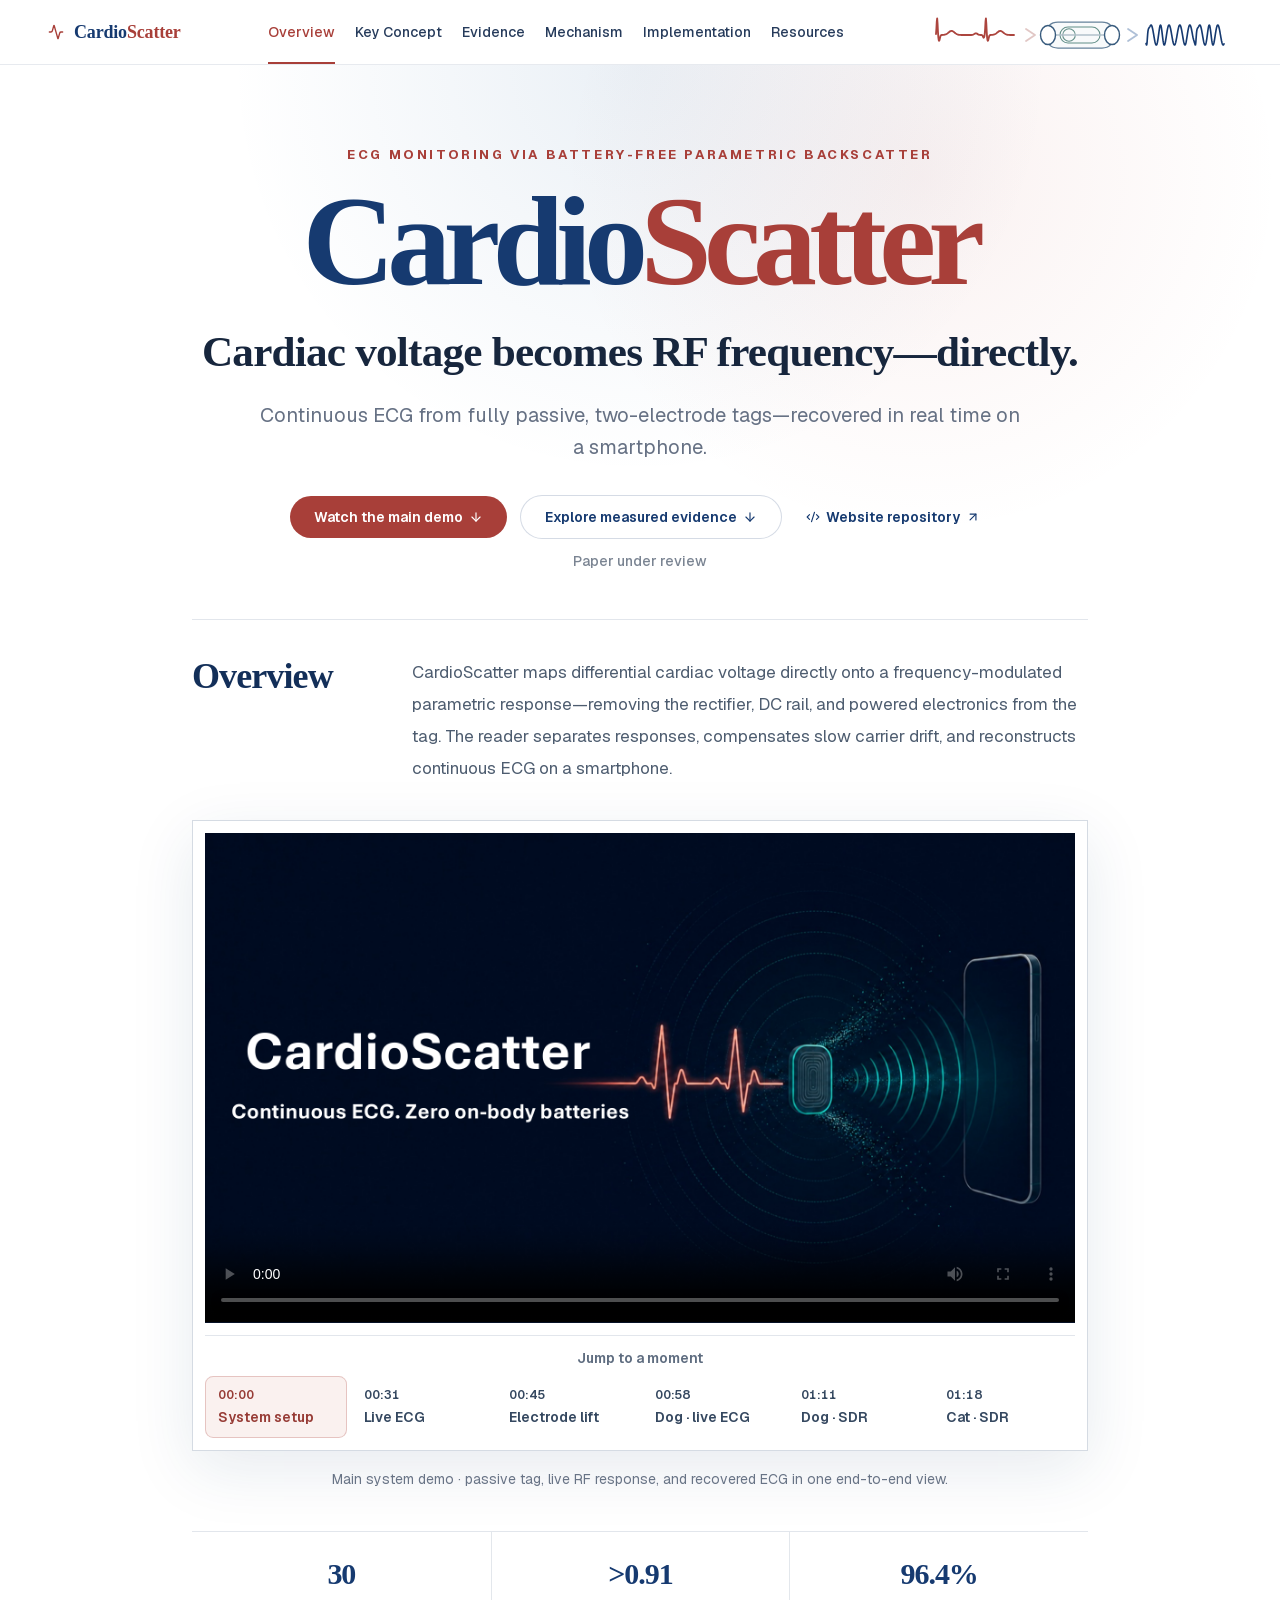
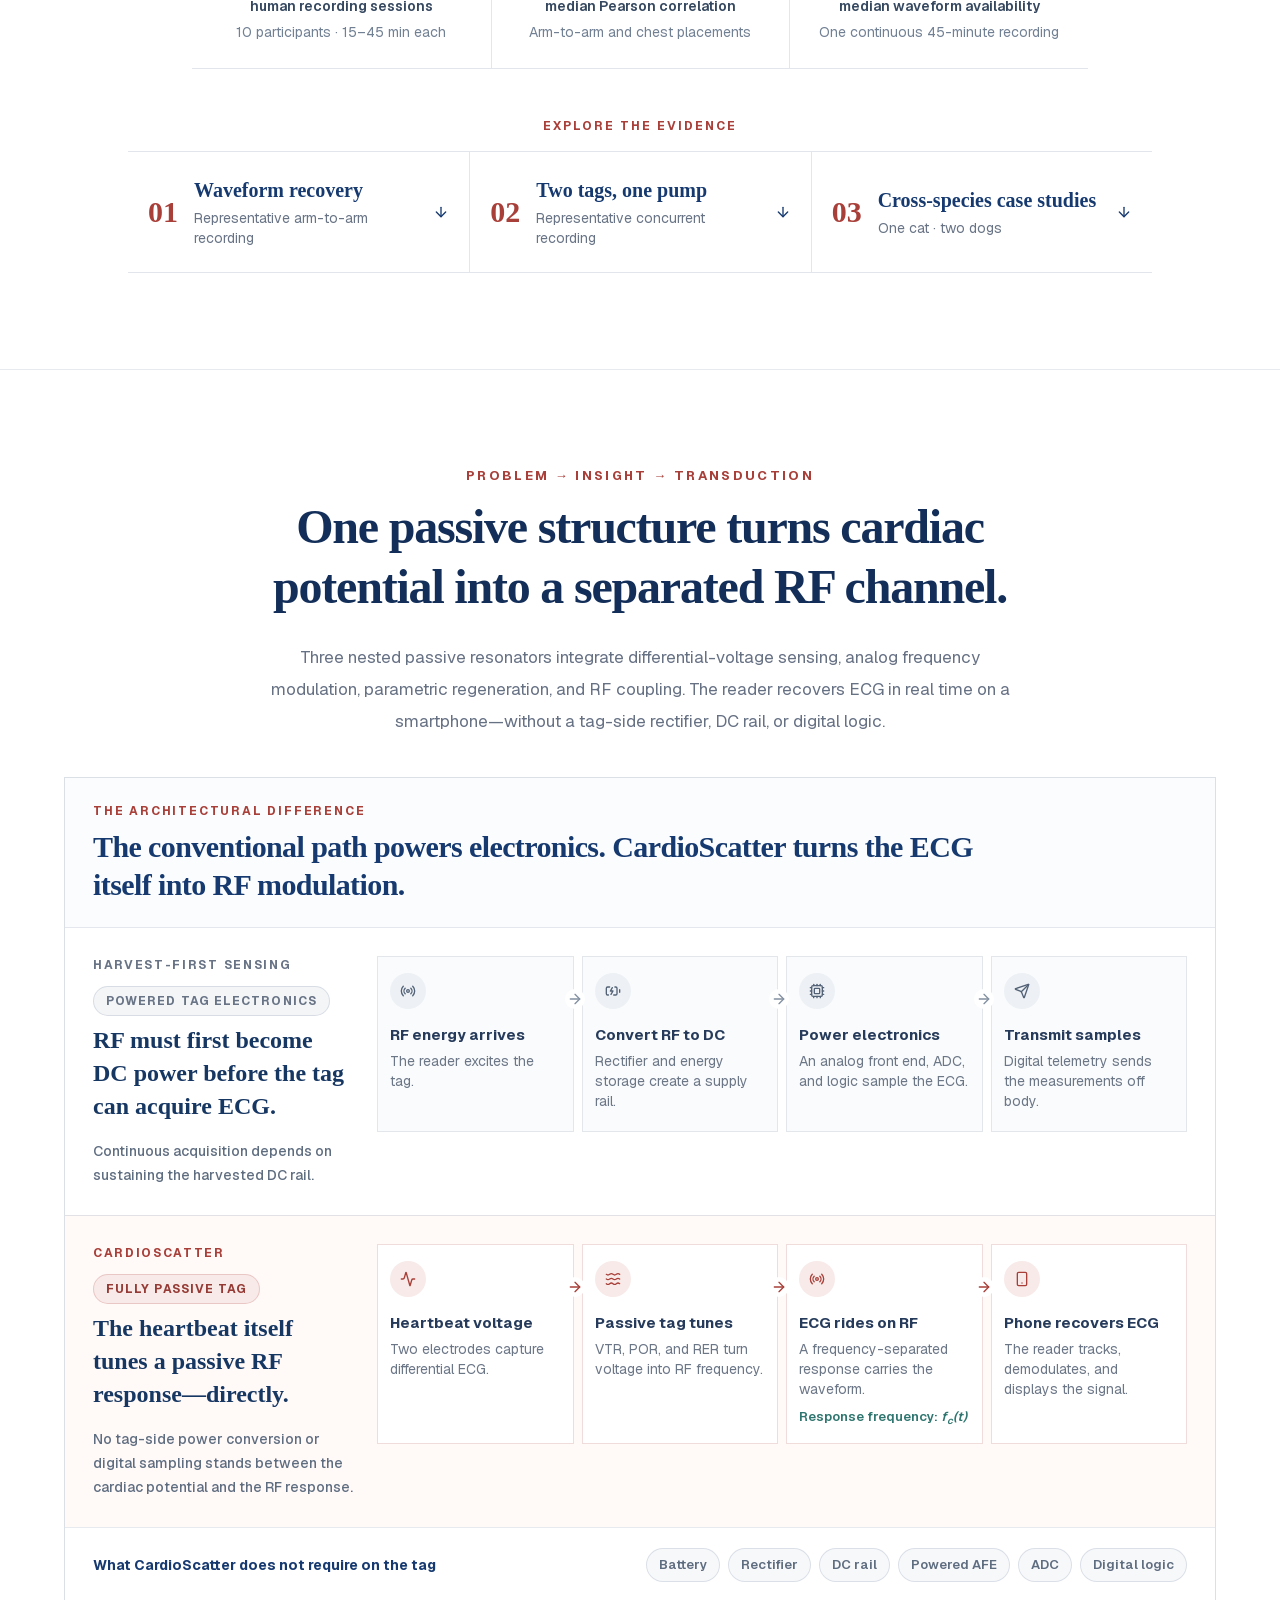
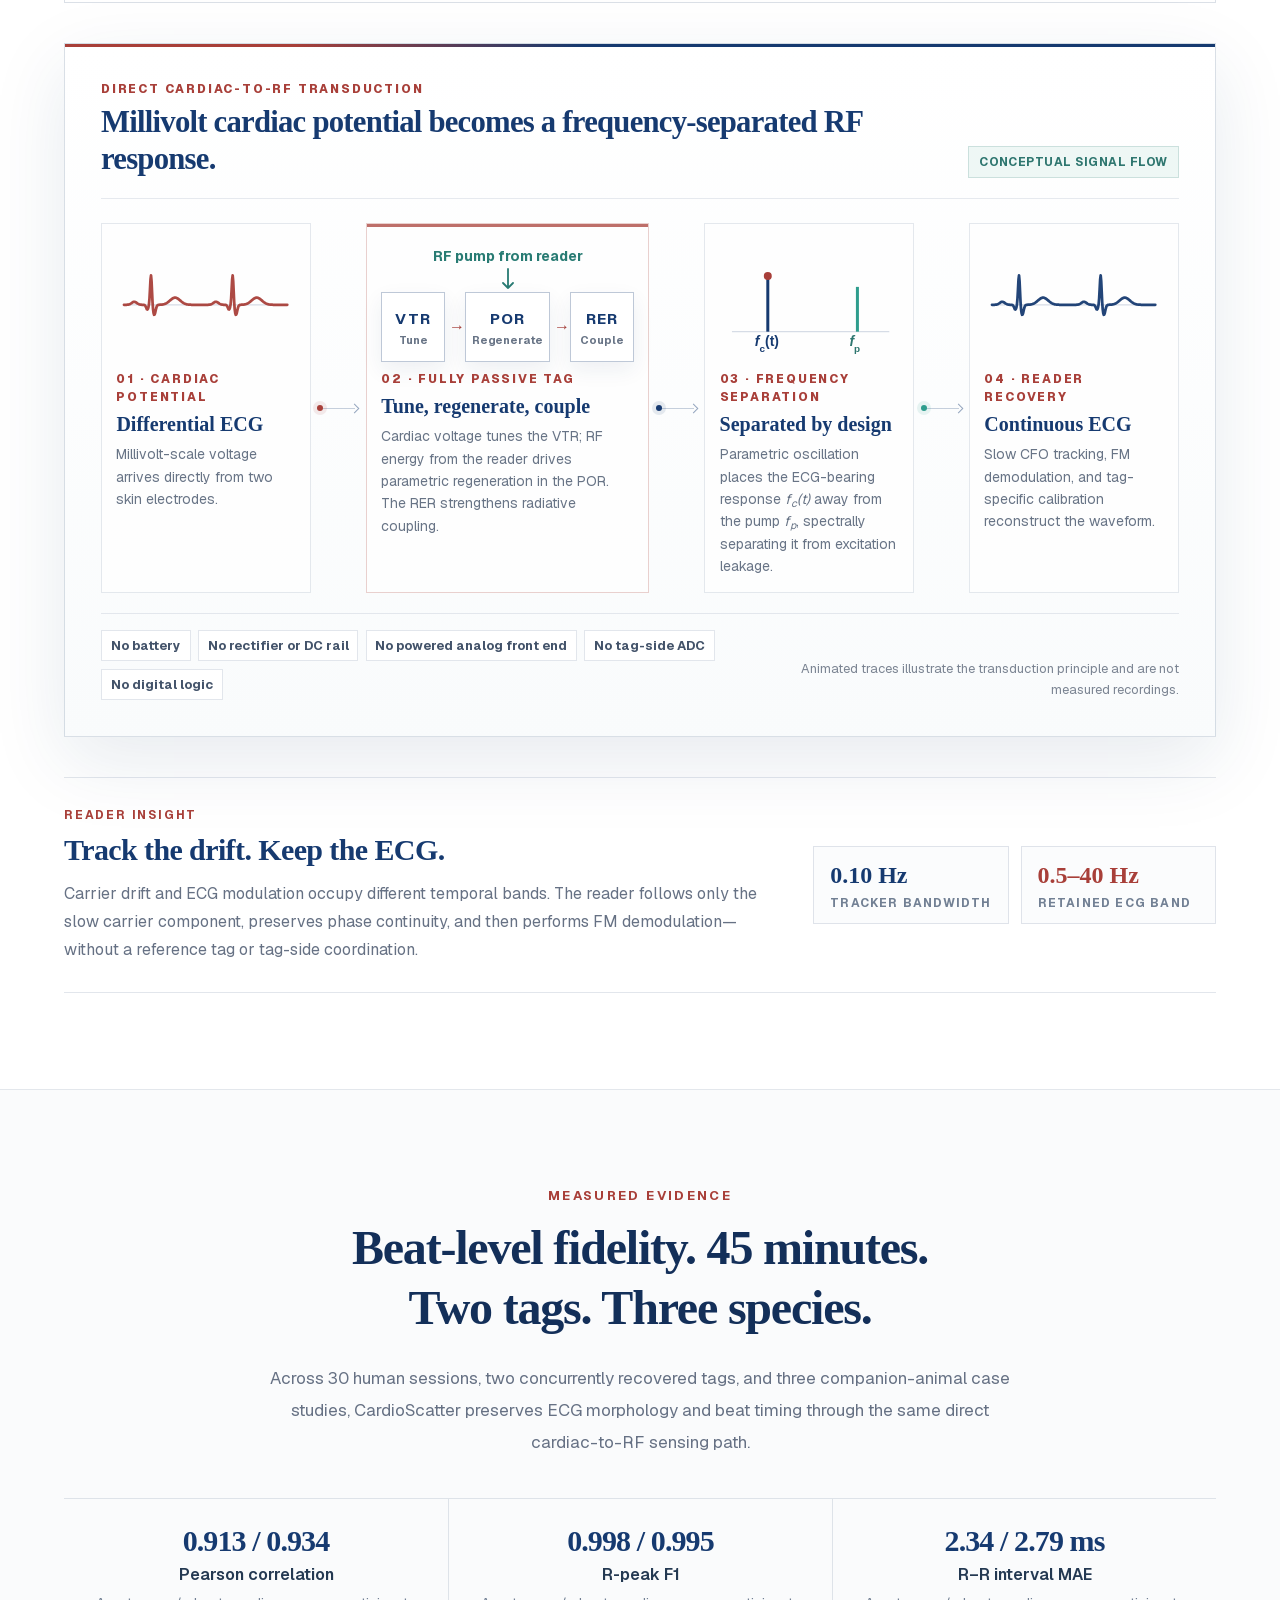
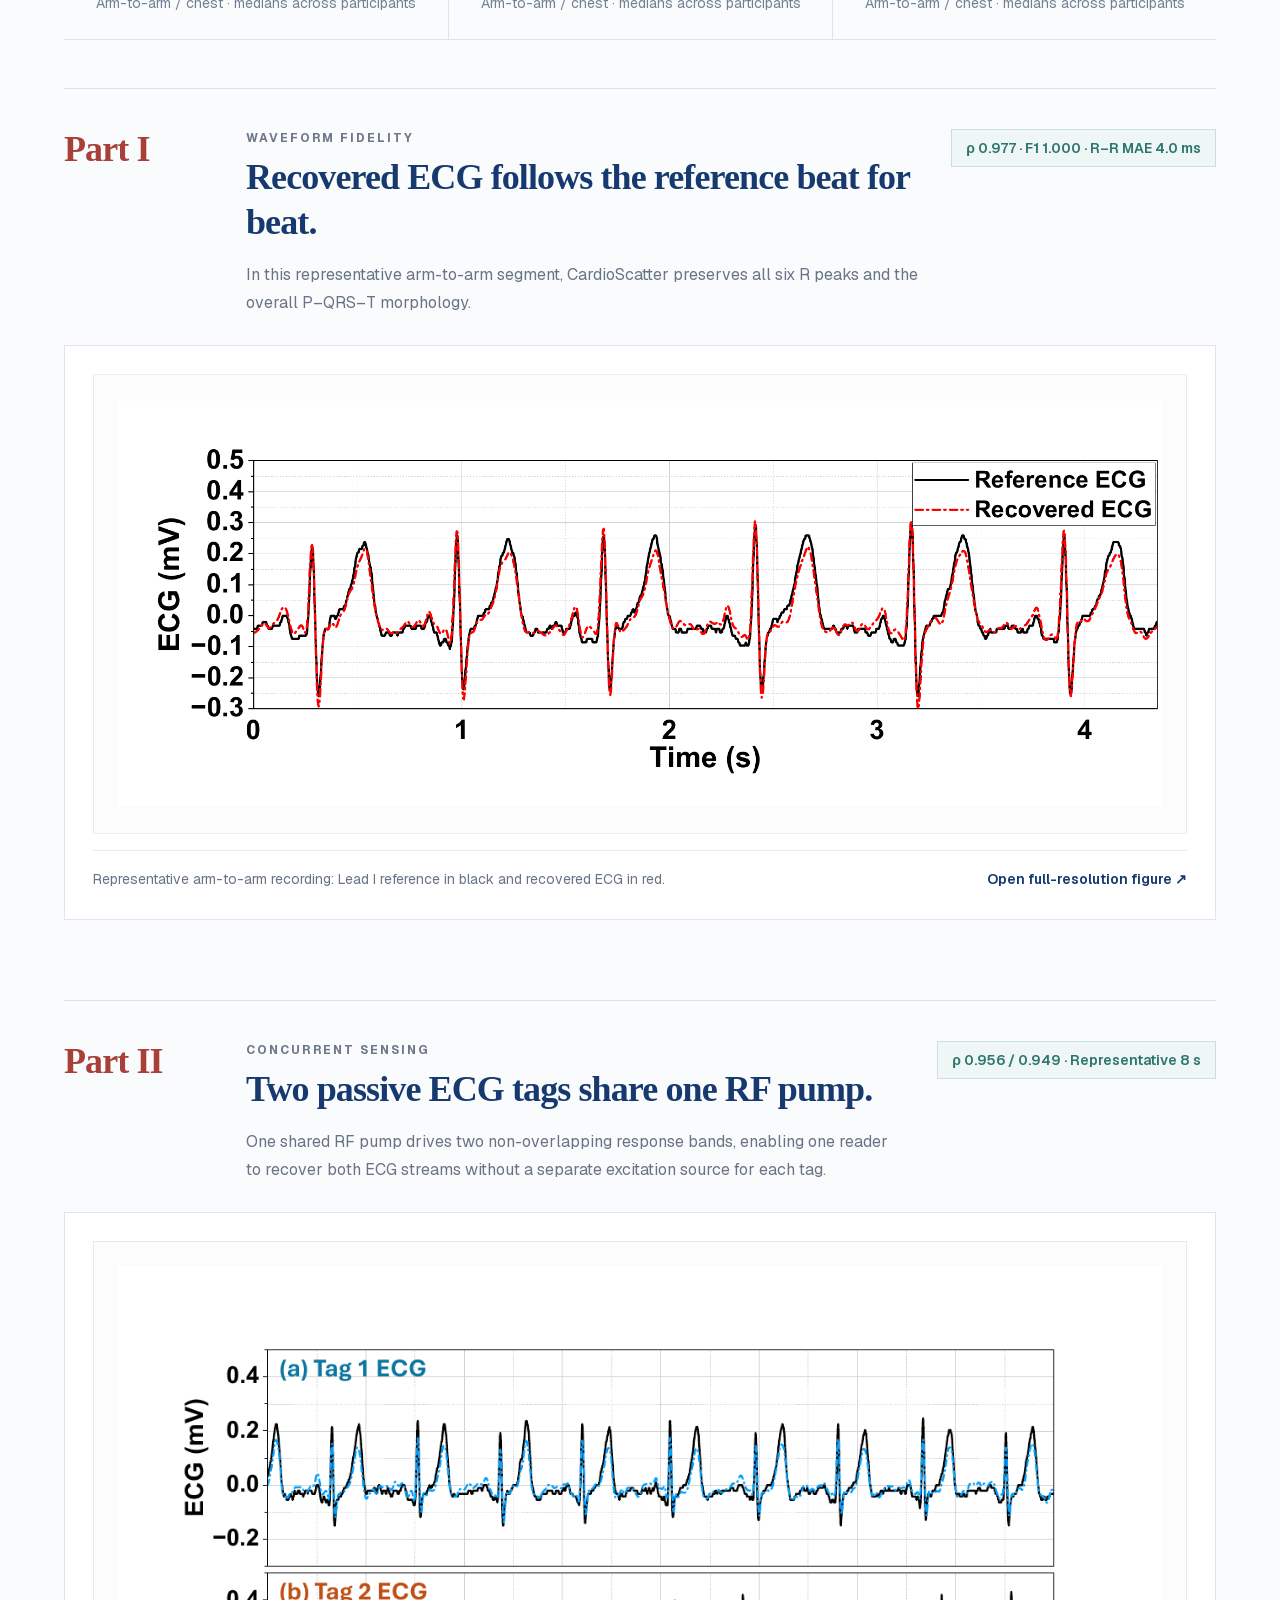
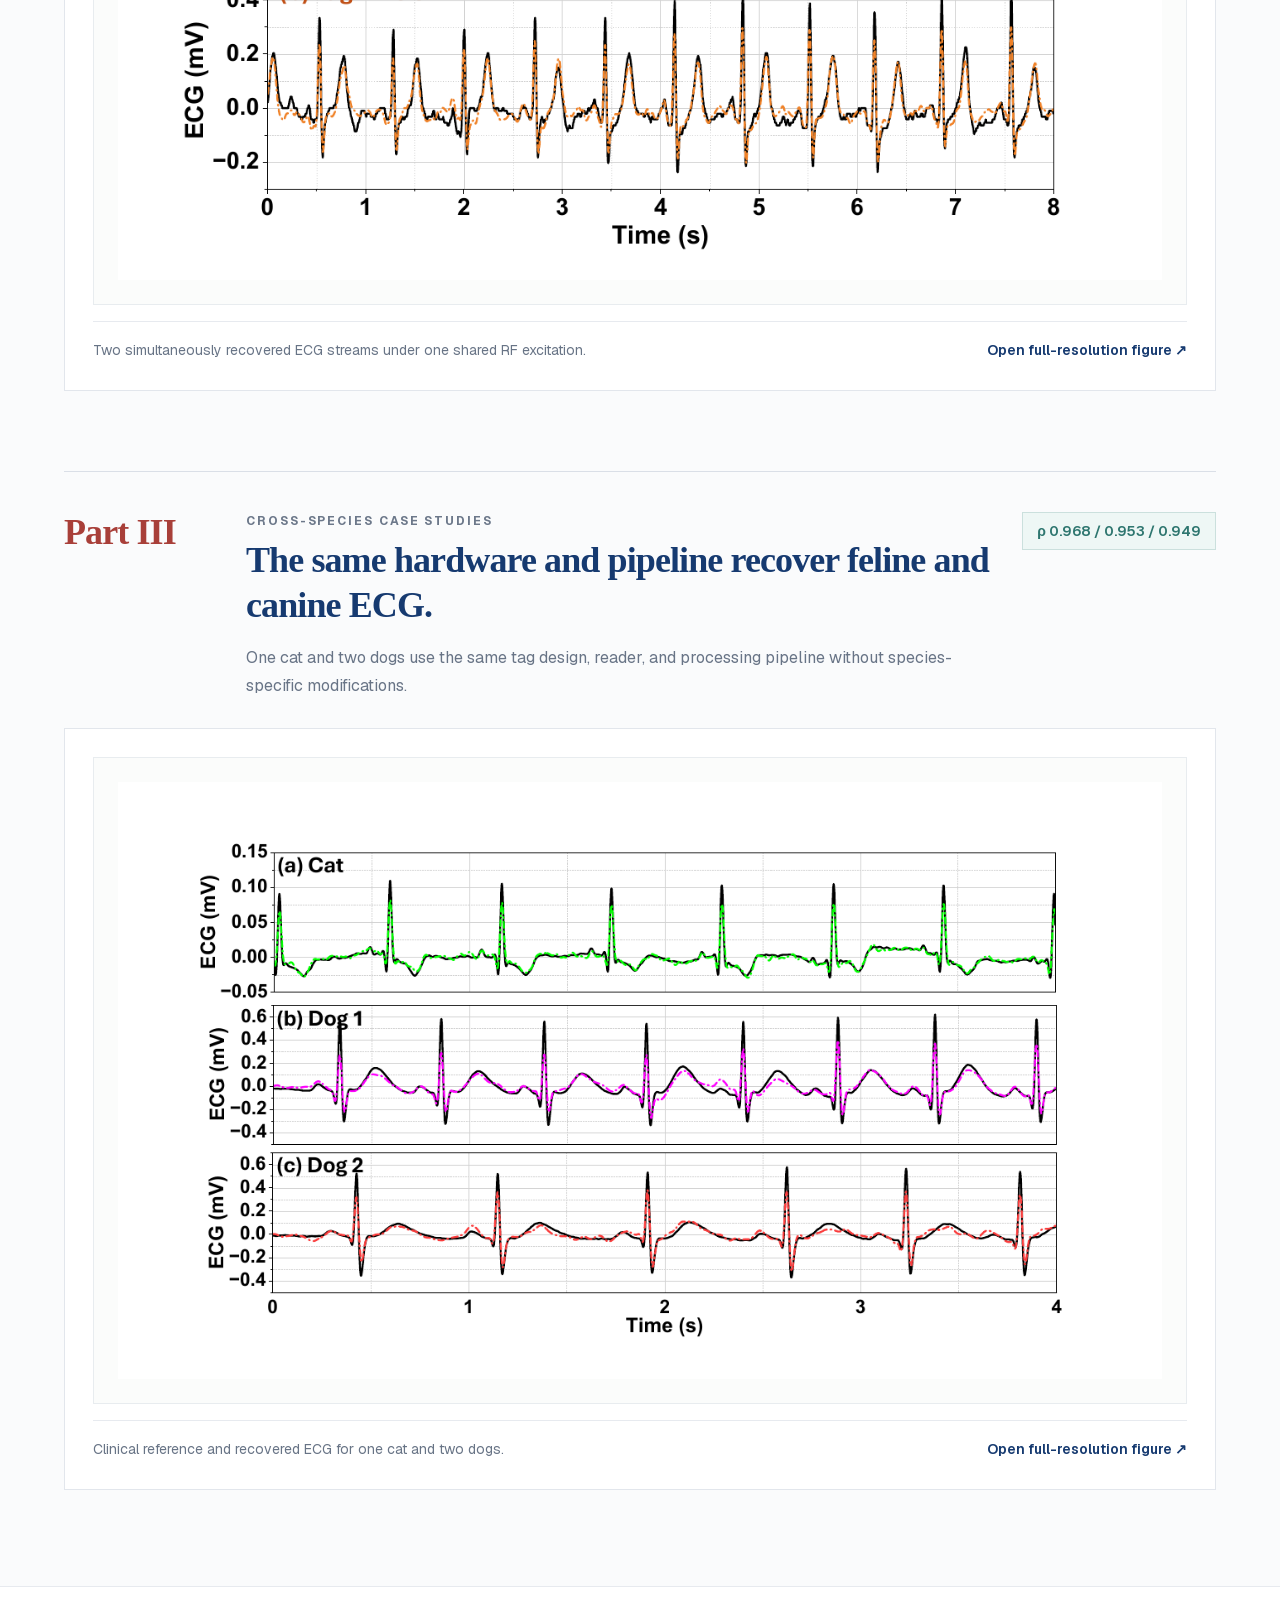
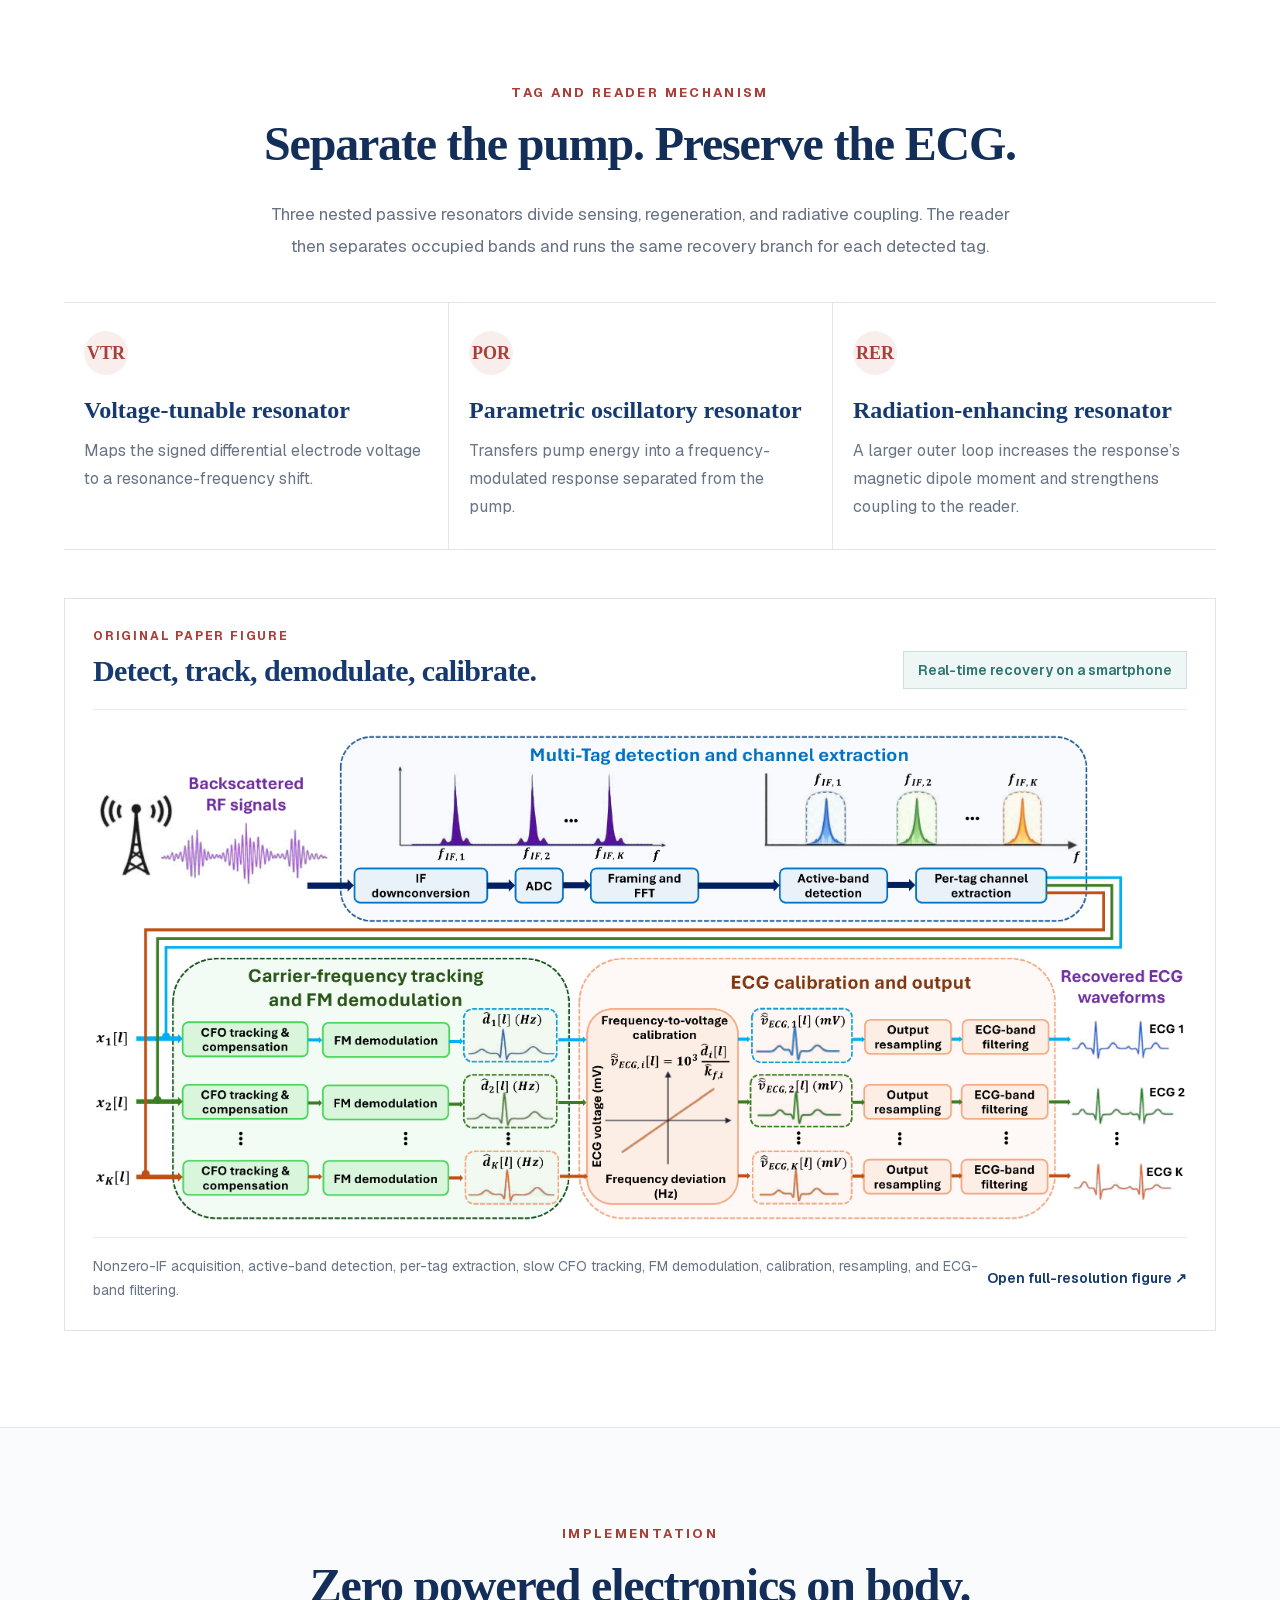
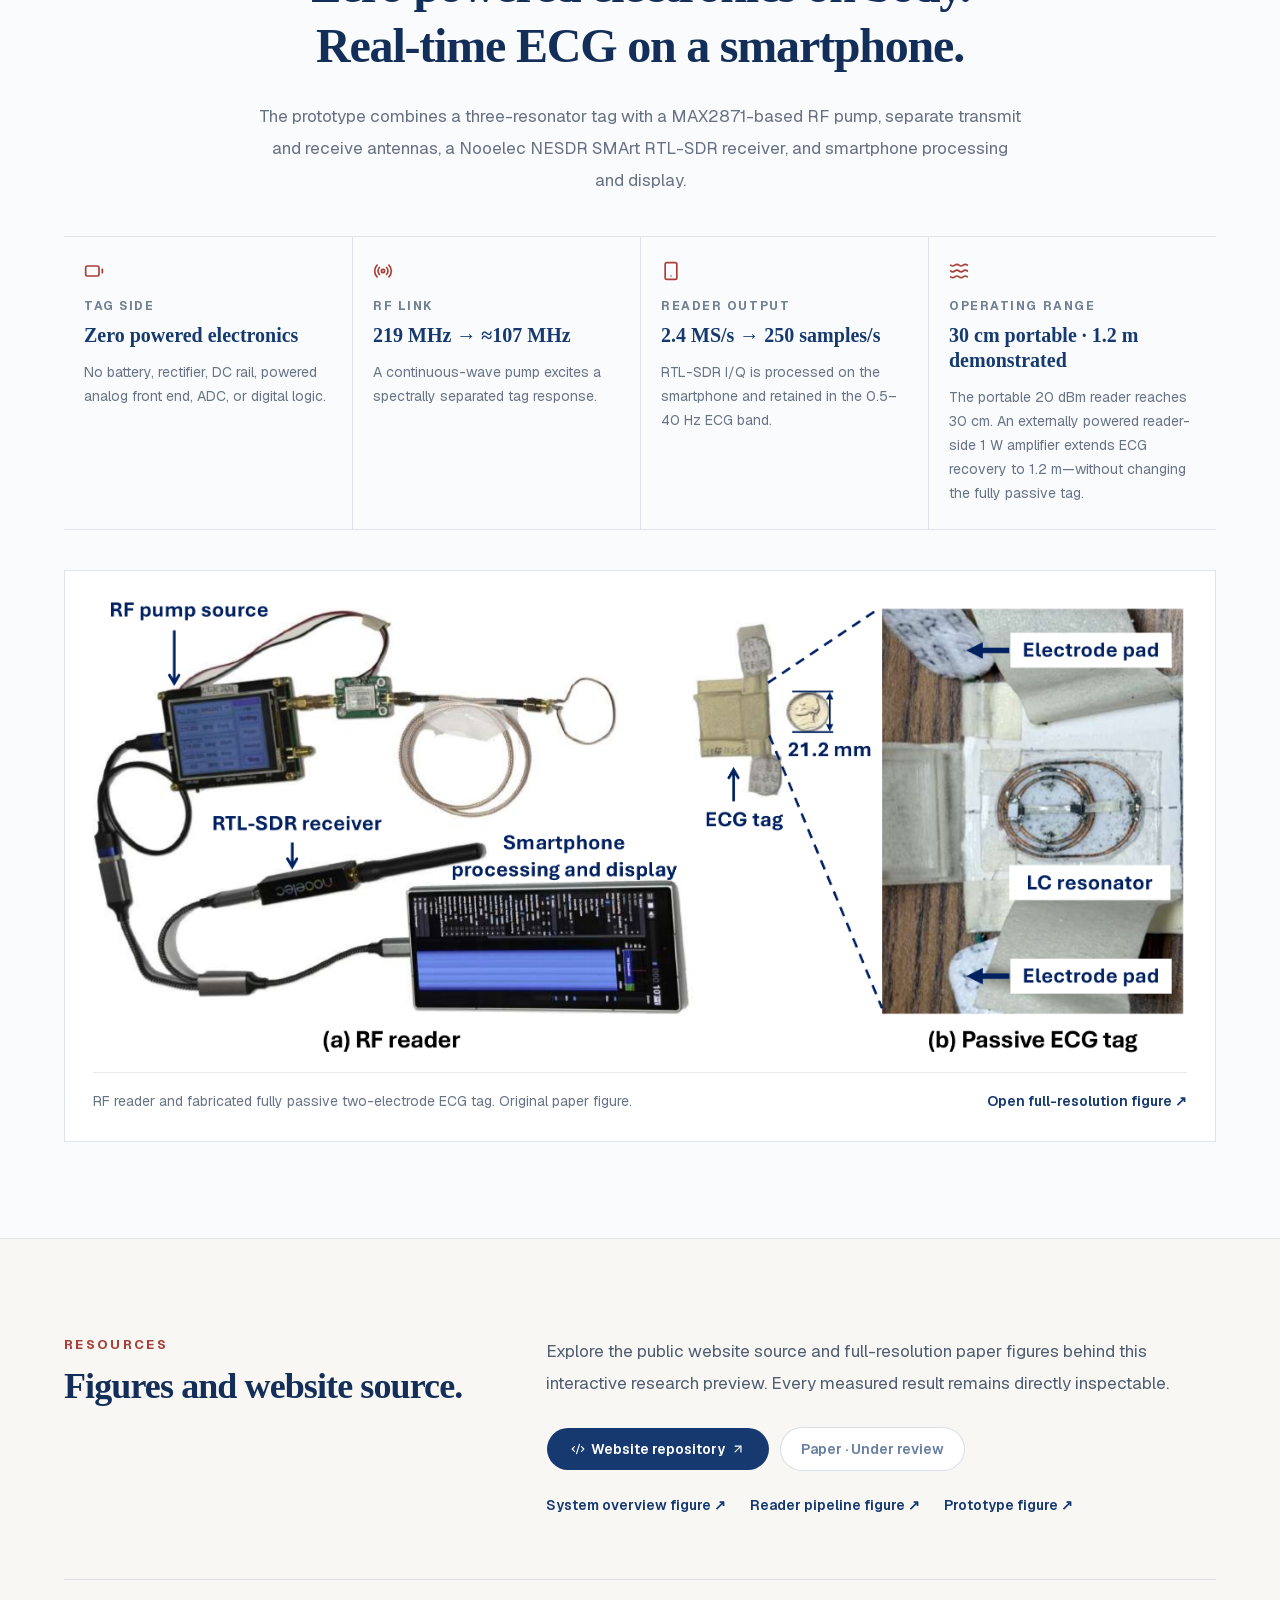
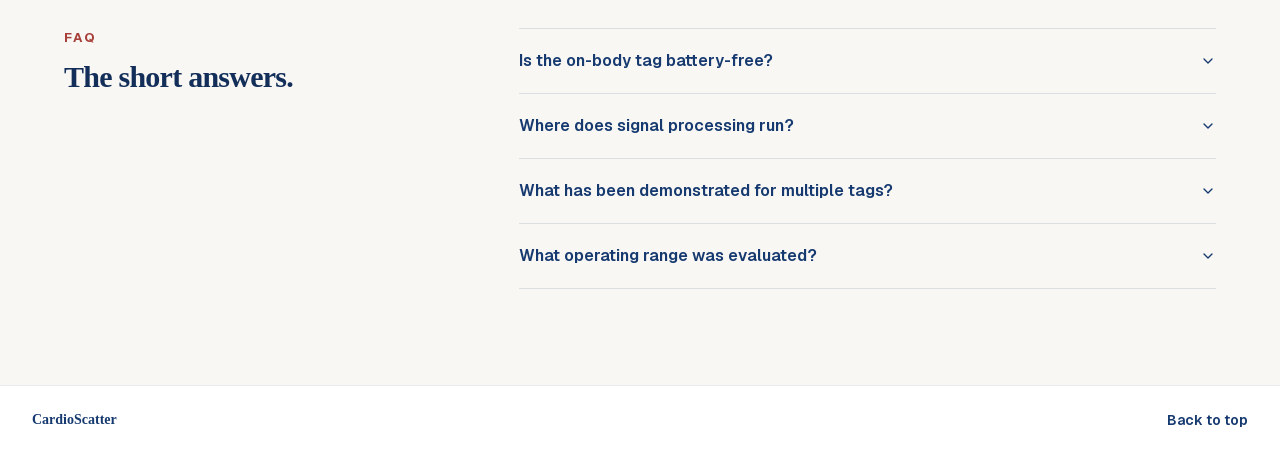
==== commit 9bda7c9c: "Use Figure 1 tag silhouette in animated header" ====
--- a/index.html
+++ b/index.html
@@ -1,4 +1,4 @@
-<!DOCTYPE html><html lang="en"><head><meta charSet="utf-8"/><meta name="viewport" content="width=device-width, initial-scale=1"/><link rel="stylesheet" href="/_next/static/css/index.Dyh2PaY9.css" data-rsc-css-href="/_next/static/css/index.Dyh2PaY9.css" data-precedence="vite-rsc/importer-resources"/><link rel="modulepreload" fetchPriority="low" href="/_next/static/chunks/index-BAHVXpn8.js"/><script src="/_next/static/chunks/rolldown-runtime-C60lm6uB.js" type="module" async=""></script><script src="/_next/static/chunks/framework-D_rUT4EX.js" type="module" async=""></script><link rel="modulepreload" href="/_next/static/chunks/layout-segment-context-CRKzvCyD.js" crossorigin=""/><link rel="modulepreload" href="/_next/static/chunks/reveal-controller-IEX63-le.js" crossorigin=""/><link rel="modulepreload" href="/_next/static/chunks/site-header-DtKTzIRm.js" crossorigin=""/><link rel="modulepreload" href="/_next/static/chunks/signal-model-CorlLMqd.js" crossorigin=""/><link rel="modulepreload" href="/_next/static/chunks/Icon-COpRllaJ.js" crossorigin=""/><link rel="modulepreload" href="/_next/static/chunks/video-showcase-D1yj-Sle.js" crossorigin=""/><link rel="modulepreload" href="/_next/static/chunks/ecg-signal-DzuNaItp.js" crossorigin=""/><link rel="modulepreload" href="/_next/static/chunks/image-DmvxUyrp.js" crossorigin=""/><title>CardioScatter — Battery-Free Continuous ECG</title><meta name="description" content="CardioScatter turns differential cardiac voltage directly into a frequency-separated RF response, enabling continuous ECG from fully passive tags and real-time smartphone recovery."/><meta property="og:title" content="CardioScatter — Battery-Free Continuous ECG"/><meta property="og:description" content="Cardiac voltage becomes a frequency-separated RF response: continuous ECG from a fully passive two-electrode tag, recovered in real time on a smartphone."/><meta property="og:url" content="https://cardioscatter.github.io/"/><meta property="og:site_name" content="CardioScatter"/><meta property="og:type" content="website"/><meta property="og:image" content="https://cardioscatter.github.io/og.png"/><meta property="og:image:width" content="1672"/><meta property="og:image:height" content="941"/><meta property="og:image:alt" content="CardioScatter — Continuous ECG. Zero on-body batteries."/><meta name="twitter:card" content="summary_large_image"/><meta name="twitter:title" content="CardioScatter — Battery-Free Continuous ECG"/><meta name="twitter:description" content="Continuous ECG. Zero on-body batteries."/><meta name="twitter:image" content="https://cardioscatter.github.io/og.png"/><link rel="icon" href="/favicon.svg"/><script>Object.assign(((self[Symbol.for("vinext.navigationRuntime")]??={bootstrap:{routeManifest:null},functions:{}}).bootstrap.rsc??={rsc:[]}),{params:{},nav:{"pathname":"/","searchParams":[]}})</script><link rel="modulepreload" href="/_next/static/chunks/index-BAHVXpn8.js" />
+<!DOCTYPE html><html lang="en"><head><meta charSet="utf-8"/><meta name="viewport" content="width=device-width, initial-scale=1"/><link rel="stylesheet" href="/_next/static/css/index.Bs7DC0ZP.css" data-rsc-css-href="/_next/static/css/index.Bs7DC0ZP.css" data-precedence="vite-rsc/importer-resources"/><link rel="modulepreload" fetchPriority="low" href="/_next/static/chunks/index-QMHRLb61.js"/><script src="/_next/static/chunks/rolldown-runtime-C60lm6uB.js" type="module" async=""></script><script src="/_next/static/chunks/framework-D_rUT4EX.js" type="module" async=""></script><link rel="modulepreload" href="/_next/static/chunks/layout-segment-context-C99lmiJD.js" crossorigin=""/><link rel="modulepreload" href="/_next/static/chunks/reveal-controller-IEX63-le.js" crossorigin=""/><link rel="modulepreload" href="/_next/static/chunks/site-header-DocV4oR_.js" crossorigin=""/><link rel="modulepreload" href="/_next/static/chunks/signal-model-CorlLMqd.js" crossorigin=""/><link rel="modulepreload" href="/_next/static/chunks/Icon-COpRllaJ.js" crossorigin=""/><link rel="modulepreload" href="/_next/static/chunks/video-showcase-D1yj-Sle.js" crossorigin=""/><link rel="modulepreload" href="/_next/static/chunks/ecg-signal-DzuNaItp.js" crossorigin=""/><link rel="modulepreload" href="/_next/static/chunks/image-CCQo8AAt.js" crossorigin=""/><title>CardioScatter — Battery-Free Continuous ECG</title><meta name="description" content="CardioScatter turns differential cardiac voltage directly into a frequency-separated RF response, enabling continuous ECG from fully passive tags and real-time smartphone recovery."/><meta property="og:title" content="CardioScatter — Battery-Free Continuous ECG"/><meta property="og:description" content="Cardiac voltage becomes a frequency-separated RF response: continuous ECG from a fully passive two-electrode tag, recovered in real time on a smartphone."/><meta property="og:url" content="https://cardioscatter.github.io/"/><meta property="og:site_name" content="CardioScatter"/><meta property="og:type" content="website"/><meta property="og:image" content="https://cardioscatter.github.io/og.png"/><meta property="og:image:width" content="1672"/><meta property="og:image:height" content="941"/><meta property="og:image:alt" content="CardioScatter — Continuous ECG. Zero on-body batteries."/><meta name="twitter:card" content="summary_large_image"/><meta name="twitter:title" content="CardioScatter — Battery-Free Continuous ECG"/><meta name="twitter:description" content="Continuous ECG. Zero on-body batteries."/><meta name="twitter:image" content="https://cardioscatter.github.io/og.png"/><link rel="icon" href="/favicon.svg"/><script>Object.assign(((self[Symbol.for("vinext.navigationRuntime")]??={bootstrap:{routeManifest:null},functions:{}}).bootstrap.rsc??={rsc:[]}),{params:{},nav:{"pathname":"/","searchParams":[]}})</script><link rel="modulepreload" href="/_next/static/chunks/index-QMHRLb61.js" />
 <link rel="preload" href="/_next/static/_vinext_fonts/geist-8ac0455e797f/geist-98bbbccb.woff2" as="font" type="font/woff2" crossorigin />
 <link rel="preload" href="/_next/static/_vinext_fonts/geist-mono-00e989178794/geist-mono-013b2f2f.woff2" as="font" type="font/woff2" crossorigin />
 <style data-vinext-fonts>/* cyrillic-ext */
@@ -128,4 +128,4 @@
 
 .__variable_geist_mono_1001rt9 { --font-geist-mono: 'Geist Mono', 'Geist Mono Fallback'; }
 </style>
-</head><body class="__variable_geist_19ysh9d __variable_geist_mono_1001rt9 antialiased"><a href="#main-content" class="fixed left-4 top-3 z-[80] -translate-y-20 rounded-md bg-[#163a70] px-4 py-2 text-sm font-semibold text-white transition-transform focus:translate-y-0">Skip to content</a><header class="sticky top-0 z-50 border-b border-[#173763]/10 bg-white/94 backdrop-blur"><div class="mx-auto flex h-16 max-w-7xl items-center justify-between gap-4 px-5 sm:px-8 lg:px-12"><a href="#overview" class="flex shrink-0 items-center gap-2.5" aria-label="CardioScatter home"><svg xmlns="http://www.w3.org/2000/svg" width="24" height="24" viewBox="0 0 24 24" fill="none" stroke="currentColor" stroke-width="2" stroke-linecap="round" stroke-linejoin="round" class="lucide lucide-activity size-4 text-[#a83f39]" aria-hidden="true"><path d="M22 12h-2.48a2 2 0 0 0-1.93 1.46l-2.35 8.36a.25.25 0 0 1-.48 0L9.24 2.18a.25.25 0 0 0-.48 0l-2.35 8.36A2 2 0 0 1 4.49 12H2"></path></svg><span class="font-serif text-lg font-bold tracking-[-0.01em]"><span class="text-[#163a70]">Cardio</span><span class="text-[#a83f39]">Scatter</span></span></a><nav class="hidden h-full items-center gap-5 whitespace-nowrap text-sm font-medium text-[#263b5b] lg:flex" aria-label="Primary navigation"><a href="#overview" aria-current="location" class="relative flex h-full items-center transition-colors hover:text-[#a83f39] text-[#a83f39]">Overview<span class="absolute inset-x-0 bottom-0 h-0.5 origin-left bg-[#a83f39] transition-transform duration-300 scale-x-100" aria-hidden="true"></span></a><a href="#concept" class="relative flex h-full items-center transition-colors hover:text-[#a83f39]">Key Concept<span class="absolute inset-x-0 bottom-0 h-0.5 origin-left bg-[#a83f39] transition-transform duration-300 scale-x-0" aria-hidden="true"></span></a><a href="#evaluation" class="relative flex h-full items-center transition-colors hover:text-[#a83f39]">Evidence<span class="absolute inset-x-0 bottom-0 h-0.5 origin-left bg-[#a83f39] transition-transform duration-300 scale-x-0" aria-hidden="true"></span></a><a href="#mechanism" class="relative flex h-full items-center transition-colors hover:text-[#a83f39]">Mechanism<span class="absolute inset-x-0 bottom-0 h-0.5 origin-left bg-[#a83f39] transition-transform duration-300 scale-x-0" aria-hidden="true"></span></a><a href="#prototype" class="relative flex h-full items-center transition-colors hover:text-[#a83f39]">Implementation<span class="absolute inset-x-0 bottom-0 h-0.5 origin-left bg-[#a83f39] transition-transform duration-300 scale-x-0" aria-hidden="true"></span></a><a href="#resources" class="relative flex h-full items-center transition-colors hover:text-[#a83f39]">Resources<span class="absolute inset-x-0 bottom-0 h-0.5 origin-left bg-[#a83f39] transition-transform duration-300 scale-x-0" aria-hidden="true"></span></a></nav><div class="flex shrink-0 items-center gap-2"><span class="hidden rounded-full border border-[#163a70]/15 bg-[#f5f7fa] px-3 py-1 text-[12px] font-bold uppercase tracking-[0.1em] text-[#163a70] sm:inline-flex md:hidden lg:inline-flex xl:hidden">Anonymous</span><div class="header-signal" role="img" aria-label="Conceptual signal flow: cardiac voltage tunes a fully passive tag, driven by an external RF pump, to change the RF response frequency."><svg viewBox="0 0 260 60" aria-hidden="true"><path class="header-signal-ecg" d="M4.00 33.00 L4.39 33.00 L4.78 33.00 L5.17 33.00 L5.56 33.00 L5.95 33.00 L6.34 33.00 L6.73 33.00 L7.12 33.00 L7.51 32.99 L7.90 32.99 L8.29 32.97 L8.68 32.95 L9.07 32.90 L9.46 32.82 L9.85 32.71 L10.24 32.55 L10.63 32.34 L11.02 32.10 L11.41 31.84 L11.80 31.60 L12.19 31.42 L12.58 31.31 L12.97 31.31 L13.36 31.42 L13.75 31.60 L14.14 31.84 L14.53 32.10 L14.92 32.34 L15.31 32.55 L15.70 32.71 L16.09 32.82 L16.48 32.90 L16.87 32.95 L17.26 32.97 L17.65 32.99 L18.04 33.00 L18.43 33.02 L18.82 33.10 L19.21 33.37 L19.60 33.98 L19.99 34.88 L20.38 35.61 L20.77 35.59 L21.16 34.70 L21.55 32.70 L21.94 28.23 L22.33 20.99 L22.72 16.31 L23.11 19.81 L23.50 28.00 L23.89 34.38 L24.28 37.61 L24.67 38.74 L25.06 38.25 L25.45 36.72 L25.84 35.05 L26.23 33.88 L26.62 33.29 L27.01 33.06 L27.40 32.99 L27.79 32.97 L28.18 32.95 L28.57 32.93 L28.96 32.90 L29.35 32.85 L29.74 32.80 L30.13 32.73 L30.52 32.63 L30.91 32.52 L31.30 32.37 L31.69 32.20 L32.08 32.00 L32.47 31.77 L32.86 31.51 L33.25 31.23 L33.64 30.92 L34.03 30.61 L34.42 30.29 L34.81 29.98 L35.20 29.69 L35.59 29.43 L35.98 29.21 L36.37 29.05 L36.76 28.95 L37.15 28.92 L37.54 28.95 L37.93 29.05 L38.32 29.21 L38.71 29.43 L39.10 29.69 L39.49 29.98 L39.88 30.29 L40.27 30.61 L40.66 30.92 L41.05 31.23 L41.44 31.51 L41.83 31.77 L42.22 32.00 L42.61 32.20 L43.00 32.37 L43.39 32.52 L43.78 32.63 L44.17 32.73 L44.56 32.80 L44.95 32.85 L45.34 32.90 L45.73 32.93 L46.12 32.95 L46.51 32.97 L46.90 32.98 L47.29 32.99 L47.68 32.99 L48.07 32.99 L48.46 33.00 L48.85 33.00 L49.24 33.00 L49.63 33.00 L50.02 33.00 L50.41 33.00 L50.80 33.00 L51.19 33.00 L51.58 33.00 L51.97 33.00 L52.36 33.00 L52.75 33.00 L53.14 33.00 L53.53 33.00 L53.92 33.00 L54.31 33.00 L54.70 33.00 L55.09 33.00 L55.48 33.00 L55.87 33.00 L56.26 32.99 L56.65 32.99 L57.04 32.97 L57.43 32.95 L57.82 32.90 L58.21 32.82 L58.60 32.71 L58.99 32.55 L59.38 32.34 L59.77 32.10 L60.16 31.84 L60.55 31.60 L60.94 31.42 L61.33 31.31 L61.72 31.31 L62.11 31.42 L62.50 31.60 L62.89 31.84 L63.28 32.10 L63.67 32.34 L64.06 32.55 L64.45 32.71 L64.84 32.82 L65.23 32.90 L65.62 32.95 L66.01 32.97 L66.40 32.99 L66.79 33.00 L67.18 33.02 L67.57 33.10 L67.96 33.37 L68.35 33.98 L68.74 34.88 L69.13 35.61 L69.52 35.59 L69.91 34.70 L70.30 32.70 L70.69 28.23 L71.08 20.99 L71.47 16.31 L71.86 19.81 L72.25 28.00 L72.64 34.38 L73.03 37.61 L73.42 38.74 L73.81 38.25 L74.20 36.72 L74.59 35.05 L74.98 33.88 L75.37 33.29 L75.76 33.06 L76.15 32.99 L76.54 32.97 L76.93 32.95 L77.32 32.93 L77.71 32.90 L78.10 32.85 L78.49 32.80 L78.88 32.73 L79.27 32.63 L79.66 32.52 L80.05 32.37 L80.44 32.20 L80.83 32.00 L81.22 31.77 L81.61 31.51 L82.00 31.23 "></path><path class="header-signal-arrow header-signal-arrow-in" d="M94 27L103 33L94 39" opacity="0.4"></path><path class="header-signal-arrow header-signal-arrow-out" d="M155 27L164 33L155 39" opacity="0.575" transform="translate(1 0)"></path><g class="header-signal-tag"><circle class="header-tag-substrate" cx="128" cy="33" r="20.5"></circle><path class="header-tag-outer" d="M144.882 31A17 17 0 1 0 144.882 35"></path><path class="header-tag-middle" d="M139.832 31A12 12 0 1 0 139.832 35"></path><path class="header-tag-inner" d="M134.708 31A7 7 0 1 0 134.708 35"></path></g><path class="header-signal-rf" d="M174.00 33.00 L174.24 31.59 L174.49 30.20 L174.73 28.87 L174.97 27.62 L175.22 26.48 L175.46 25.48 L175.71 24.62 L175.95 23.93 L176.19 23.43 L176.44 23.11 L176.68 23.00 L176.93 23.09 L177.17 23.37 L177.41 23.85 L177.66 24.52 L177.90 25.35 L178.14 26.34 L178.39 27.47 L178.63 28.71 L178.88 30.04 L179.12 31.44 L179.36 32.87 L179.61 34.32 L179.85 35.75 L180.09 37.13 L180.34 38.44 L180.58 39.64 L180.82 40.71 L181.07 41.60 L181.31 42.30 L181.56 42.77 L181.80 42.99 L182.04 42.93 L182.29 42.60 L182.53 41.99 L182.78 41.12 L183.02 40.01 L183.26 38.71 L183.51 37.26 L183.75 35.70 L183.99 34.10 L184.24 32.48 L184.48 30.91 L184.72 29.42 L184.97 28.03 L185.21 26.78 L185.46 25.68 L185.70 24.76 L185.94 24.02 L186.19 23.48 L186.43 23.14 L186.68 23.00 L186.92 23.07 L187.16 23.34 L187.41 23.81 L187.65 24.46 L187.89 25.28 L188.14 26.25 L188.38 27.36 L188.63 28.59 L188.87 29.89 L189.11 31.23 L189.36 32.58 L189.60 33.87 L189.84 35.07 L190.09 36.14 L190.33 37.10 L190.57 37.97 L190.82 38.79 L191.06 39.61 L191.31 40.43 L191.55 41.26 L191.79 42.07 L192.04 42.76 L192.28 42.98 L192.53 42.09 L192.77 39.65 L193.01 36.14 L193.26 32.67 L193.50 30.03 L193.74 28.31 L193.99 27.24 L194.23 26.58 L194.47 26.13 L194.72 25.79 L194.96 25.47 L195.21 25.11 L195.45 24.69 L195.69 24.23 L195.94 23.77 L196.18 23.38 L196.43 23.11 L196.67 23.00 L196.91 23.08 L197.16 23.36 L197.40 23.84 L197.64 24.50 L197.89 25.33 L198.13 26.32 L198.38 27.45 L198.62 28.69 L198.86 30.02 L199.11 31.42 L199.35 32.86 L199.59 34.30 L199.84 35.72 L200.08 37.09 L200.32 38.38 L200.57 39.56 L200.81 40.61 L201.06 41.49 L201.30 42.19 L201.54 42.69 L201.79 42.95 L202.03 42.98 L202.28 42.76 L202.52 42.28 L202.76 41.55 L203.01 40.57 L203.25 39.35 L203.49 37.93 L203.74 36.33 L203.98 34.59 L204.22 32.77 L204.47 30.92 L204.71 29.12 L204.96 27.43 L205.20 25.92 L205.44 24.67 L205.69 23.73 L205.93 23.16 L206.18 23.00 L206.42 23.27 L206.66 23.95 L206.91 25.03 L207.15 26.46 L207.39 28.18 L207.64 30.11 L207.88 32.15 L208.13 34.22 L208.37 36.22 L208.61 38.06 L208.86 39.68 L209.10 41.02 L209.34 42.03 L209.59 42.68 L209.83 42.98 L210.07 42.92 L210.32 42.54 L210.56 41.85 L210.81 40.89 L211.05 39.72 L211.29 38.37 L211.54 36.89 L211.78 35.33 L212.03 33.74 L212.27 32.14 L212.51 30.60 L212.76 29.13 L213.00 27.77 L213.24 26.54 L213.49 25.47 L213.73 24.58 L213.97 23.88 L214.22 23.38 L214.46 23.08 L214.71 23.00 L214.95 23.13 L215.19 23.46 L215.44 23.99 L215.68 24.70 L215.93 25.58 L216.17 26.61 L216.41 27.77 L216.66 29.03 L216.90 30.37 L217.14 31.77 L217.39 33.19 L217.63 34.60 L217.88 35.98 L218.12 37.30 L218.36 38.54 L218.61 39.66 L218.85 40.65 L219.09 41.48 L219.34 42.15 L219.58 42.63 L219.82 42.91 L220.07 43.00 L220.31 42.89 L220.56 42.57 L220.80 42.07 L221.04 41.38 L221.29 40.52 L221.53 39.52 L221.78 38.38 L222.02 37.13 L222.26 35.80 L222.51 34.41 L222.75 33.00 L222.99 31.59 L223.24 30.20 L223.48 28.87 L223.72 27.62 L223.97 26.48 L224.21 25.48 L224.46 24.62 L224.70 23.93 L224.94 23.43 L225.19 23.11 L225.43 23.00 L225.68 23.09 L225.92 23.37 L226.16 23.85 L226.41 24.52 L226.65 25.35 L226.89 26.34 L227.14 27.47 L227.38 28.71 L227.63 30.04 L227.87 31.44 L228.11 32.87 L228.36 34.32 L228.60 35.75 L228.84 37.13 L229.09 38.44 L229.33 39.64 L229.57 40.71 L229.82 41.60 L230.06 42.30 L230.31 42.77 L230.55 42.99 L230.79 42.93 L231.04 42.60 L231.28 41.99 L231.53 41.12 L231.77 40.01 L232.01 38.71 L232.26 37.26 L232.50 35.70 L232.74 34.10 L232.99 32.48 L233.23 30.91 L233.47 29.42 L233.72 28.03 L233.96 26.78 L234.21 25.68 L234.45 24.76 L234.69 24.02 L234.94 23.48 L235.18 23.14 L235.43 23.00 L235.67 23.07 L235.91 23.34 L236.16 23.81 L236.40 24.46 L236.64 25.28 L236.89 26.25 L237.13 27.36 L237.38 28.59 L237.62 29.89 L237.86 31.23 L238.11 32.58 L238.35 33.87 L238.59 35.07 L238.84 36.14 L239.08 37.10 L239.32 37.97 L239.57 38.79 L239.81 39.61 L240.06 40.43 L240.30 41.26 L240.54 42.07 L240.79 42.76 L241.03 42.98 L241.28 42.09 L241.52 39.65 L241.76 36.14 L242.01 32.67 L242.25 30.03 L242.49 28.31 L242.74 27.24 L242.98 26.58 L243.22 26.13 L243.47 25.79 L243.71 25.47 L243.96 25.11 L244.20 24.69 L244.44 24.23 L244.69 23.77 L244.93 23.38 L245.18 23.11 L245.42 23.00 L245.66 23.08 L245.91 23.36 L246.15 23.84 L246.39 24.50 L246.64 25.33 L246.88 26.32 L247.13 27.45 L247.37 28.69 L247.61 30.02 L247.86 31.42 L248.10 32.86 L248.34 34.30 L248.59 35.72 L248.83 37.09 L249.07 38.38 L249.32 39.56 L249.56 40.61 L249.81 41.49 L250.05 42.19 L250.29 42.69 L250.54 42.95 L250.78 42.98 L251.03 42.76 L251.27 42.28 L251.51 41.55 L251.76 40.57 L252.00 39.35 "></path></svg></div><button type="button" class="grid size-9 place-items-center rounded-full border border-[#163a70]/14 text-[#163a70] lg:hidden" aria-label="Open navigation menu" aria-expanded="false" aria-controls="mobile-navigation"><svg xmlns="http://www.w3.org/2000/svg" width="24" height="24" viewBox="0 0 24 24" fill="none" stroke="currentColor" stroke-width="2" stroke-linecap="round" stroke-linejoin="round" class="lucide lucide-menu size-4" aria-hidden="true"><path d="M4 5h16"></path><path d="M4 12h16"></path><path d="M4 19h16"></path></svg></button></div></div><nav id="mobile-navigation" aria-label="Mobile navigation" class="border-t border-[#173763]/10 bg-white px-5 py-3 shadow-[0_18px_40px_rgba(22,55,99,.10)] lg:hidden hidden"><div class="mx-auto grid max-w-7xl grid-cols-2 gap-1"><a href="#overview" aria-current="location" class="rounded-md px-3 py-3 text-sm font-semibold transition-colors hover:bg-[#f5f7fa] hover:text-[#a83f39] bg-[#f8efed] text-[#a83f39]">Overview</a><a href="#concept" class="rounded-md px-3 py-3 text-sm font-semibold text-[#43536a] transition-colors hover:bg-[#f5f7fa] hover:text-[#a83f39]">Key Concept</a><a href="#evaluation" class="rounded-md px-3 py-3 text-sm font-semibold text-[#43536a] transition-colors hover:bg-[#f5f7fa] hover:text-[#a83f39]">Evidence</a><a href="#mechanism" class="rounded-md px-3 py-3 text-sm font-semibold text-[#43536a] transition-colors hover:bg-[#f5f7fa] hover:text-[#a83f39]">Mechanism</a><a href="#prototype" class="rounded-md px-3 py-3 text-sm font-semibold text-[#43536a] transition-colors hover:bg-[#f5f7fa] hover:text-[#a83f39]">Implementation</a><a href="#resources" class="rounded-md px-3 py-3 text-sm font-semibold text-[#43536a] transition-colors hover:bg-[#f5f7fa] hover:text-[#a83f39]">Resources</a></div></nav></header><main id="main-content" class="min-h-screen bg-white text-[#1d2a3b]"><section id="overview" class="relative isolate overflow-hidden px-5 pb-20 pt-14 sm:px-8 lg:pb-24 lg:pt-20"><div class="absolute inset-x-0 top-0 -z-10 h-[620px] bg-[radial-gradient(circle_at_50%_0%,rgba(26,90,153,.09),transparent_46%),radial-gradient(circle_at_72%_18%,rgba(190,76,68,.08),transparent_34%)]"></div><div class="mx-auto max-w-6xl text-center"><p class="hero-eyebrow text-[13px] font-bold uppercase tracking-[0.2em] text-[#a83f39]">ECG monitoring via battery-free parametric backscatter</p><h1 aria-label="CardioScatter" class="hero-title mt-6 font-serif text-[clamp(2.65rem,13.5vw,8.5rem)] font-semibold leading-[0.82] tracking-[-0.06em] sm:text-[clamp(4.1rem,10vw,8.5rem)]"><span class="hero-cardio text-[#163a70]">Cardio</span><span class="hero-scatter text-[#a83f39]">Scatter</span></h1><p class="hero-message mx-auto mt-8 max-w-4xl text-balance font-serif text-2xl font-semibold leading-tight tracking-[-0.018em] text-[#17263d] sm:text-4xl lg:text-[2.7rem]">Cardiac voltage becomes RF frequency—directly.</p><p class="hero-description mx-auto mt-5 max-w-3xl text-pretty text-base leading-7 text-[#667184] sm:text-xl sm:leading-8">Continuous ECG from fully passive, two-electrode tags—recovered in real time on a smartphone.</p><div class="hero-actions mt-8 flex flex-col items-center justify-center gap-3 sm:flex-row sm:flex-wrap"><a href="#demo-video" class="group/button inline-flex shrink-0 items-center justify-center border border-transparent bg-clip-padding whitespace-nowrap transition-all outline-none select-none focus-visible:border-ring focus-visible:ring-3 focus-visible:ring-ring/50 active:not-aria-[haspopup]:translate-y-px disabled:pointer-events-none disabled:opacity-50 aria-invalid:border-destructive aria-invalid:ring-3 aria-invalid:ring-destructive/20 dark:aria-invalid:border-destructive/50 dark:aria-invalid:ring-destructive/40 [&amp;_svg]:pointer-events-none [&amp;_svg]:shrink-0 [&amp;_svg:not([class*=&#x27;size-&#x27;])]:size-4 gap-1.5 has-data-[icon=inline-end]:pr-2 has-data-[icon=inline-start]:pl-2 h-11 w-full rounded-full bg-[#a83f39] px-6 text-sm font-semibold text-white shadow-none hover:bg-[#8f332f] sm:w-auto">Watch the main demo<svg xmlns="http://www.w3.org/2000/svg" width="24" height="24" viewBox="0 0 24 24" fill="none" stroke="currentColor" stroke-width="2" stroke-linecap="round" stroke-linejoin="round" class="lucide lucide-arrow-down size-3.5" aria-hidden="true"><path d="M12 5v14"></path><path d="m19 12-7 7-7-7"></path></svg></a><a href="#evaluation" class="group/button inline-flex shrink-0 items-center justify-center border bg-clip-padding whitespace-nowrap transition-all outline-none select-none focus-visible:border-ring focus-visible:ring-3 focus-visible:ring-ring/50 active:not-aria-[haspopup]:translate-y-px disabled:pointer-events-none disabled:opacity-50 aria-invalid:border-destructive aria-invalid:ring-3 aria-invalid:ring-destructive/20 dark:aria-invalid:border-destructive/50 dark:aria-invalid:ring-destructive/40 [&amp;_svg]:pointer-events-none [&amp;_svg]:shrink-0 [&amp;_svg:not([class*=&#x27;size-&#x27;])]:size-4 hover:text-foreground aria-expanded:bg-muted aria-expanded:text-foreground dark:border-input dark:bg-input/30 dark:hover:bg-input/50 gap-1.5 has-data-[icon=inline-end]:pr-2 has-data-[icon=inline-start]:pl-2 h-11 w-full rounded-full border-[#163a70]/18 bg-white px-6 text-sm font-semibold text-[#163a70] shadow-none hover:bg-[#f4f7fa] sm:w-auto">Explore measured evidence<svg xmlns="http://www.w3.org/2000/svg" width="24" height="24" viewBox="0 0 24 24" fill="none" stroke="currentColor" stroke-width="2" stroke-linecap="round" stroke-linejoin="round" class="lucide lucide-arrow-down size-3.5" aria-hidden="true"><path d="M12 5v14"></path><path d="m19 12-7 7-7-7"></path></svg></a><a href="https://github.com/CardioScatter/CardioScatter.github.io" target="_blank" rel="noreferrer" class="inline-flex items-center gap-1.5 px-3 py-2 text-sm font-semibold text-[#163a70] transition-colors hover:text-[#a83f39]"><svg xmlns="http://www.w3.org/2000/svg" width="24" height="24" viewBox="0 0 24 24" fill="none" stroke="currentColor" stroke-width="2" stroke-linecap="round" stroke-linejoin="round" class="lucide lucide-code-xml size-3.5" aria-hidden="true"><path d="m18 16 4-4-4-4"></path><path d="m6 8-4 4 4 4"></path><path d="m14.5 4-5 16"></path></svg>Website repository<svg xmlns="http://www.w3.org/2000/svg" width="24" height="24" viewBox="0 0 24 24" fill="none" stroke="currentColor" stroke-width="2" stroke-linecap="round" stroke-linejoin="round" class="lucide lucide-arrow-up-right size-3.5" aria-hidden="true"><path d="M7 7h10v10"></path><path d="M7 17 17 7"></path></svg></a></div><p class="mt-3 text-sm font-medium text-[#7a8492]">Paper under review</p><div class="mx-auto mt-12 grid max-w-4xl gap-5 border-t border-[#173763]/12 pt-9 text-left sm:grid-cols-[180px_1fr] sm:gap-10" data-reveal="true"><h2 class="font-serif text-3xl font-semibold tracking-[-0.025em] text-[#132f59] sm:text-4xl">Overview</h2><p class="text-[17px] leading-8 text-[#4e5d70]">CardioScatter maps differential cardiac voltage directly onto a frequency-modulated parametric response—removing the rectifier, DC rail, and powered electronics from the tag. The reader separates responses, compensates slow carrier drift, and reconstructs continuous ECG on a smartphone.</p></div><div id="demo-video" class="mx-auto mt-9 max-w-4xl" data-reveal="true"><div class="overflow-hidden border border-[#173763]/18 bg-white p-2 shadow-[0_18px_60px_rgba(22,55,99,.10)] sm:p-3"><video id="main-demo-video" class="block aspect-video w-full bg-[#061126] object-contain" controls="" playsInline="" preload="metadata" poster="/cardioscatter-demo-poster.png" aria-label="CardioScatter system demo with English narration and subtitles"><source src="/cardioscatter-demo.mp4?v=guided-demo-20260903" type="video/mp4"/>Your browser does not support embedded video.<!-- --> <a href="/cardioscatter-demo.mp4?v=guided-demo-20260903">Download the demo video.</a></video><nav aria-label="Video chapters" class="mt-2 border-t border-[#173763]/12 pt-3 sm:mt-3"><p class="px-2 pb-2 text-sm font-semibold text-[#5f6d80]">Jump to a moment</p><div class="grid grid-cols-2 gap-1 sm:grid-cols-3 lg:grid-cols-6"><button type="button" aria-controls="main-demo-video" aria-current="step" aria-label="Play System setup from 00:00" class="min-w-0 rounded-sm border px-3 py-2.5 text-left transition-colors focus-visible:outline-2 focus-visible:outline-offset-2 focus-visible:outline-[#163a70] border-[#a83f39]/25 bg-[#faf1ef] text-[#973c36]"><span class="block text-xs font-semibold tabular-nums">00:00</span><span class="mt-1 block text-sm font-semibold leading-5">System setup</span></button><button type="button" aria-controls="main-demo-video" aria-label="Play Live ECG from 00:31" class="min-w-0 rounded-sm border px-3 py-2.5 text-left transition-colors focus-visible:outline-2 focus-visible:outline-offset-2 focus-visible:outline-[#163a70] border-transparent text-[#354860] hover:border-[#173763]/12 hover:bg-[#f5f7fa]"><span class="block text-xs font-semibold tabular-nums">00:31</span><span class="mt-1 block text-sm font-semibold leading-5">Live ECG</span></button><button type="button" aria-controls="main-demo-video" aria-label="Play Electrode lift from 00:45" class="min-w-0 rounded-sm border px-3 py-2.5 text-left transition-colors focus-visible:outline-2 focus-visible:outline-offset-2 focus-visible:outline-[#163a70] border-transparent text-[#354860] hover:border-[#173763]/12 hover:bg-[#f5f7fa]"><span class="block text-xs font-semibold tabular-nums">00:45</span><span class="mt-1 block text-sm font-semibold leading-5">Electrode lift</span></button><button type="button" aria-controls="main-demo-video" aria-label="Play Dog · live ECG from 00:58" class="min-w-0 rounded-sm border px-3 py-2.5 text-left transition-colors focus-visible:outline-2 focus-visible:outline-offset-2 focus-visible:outline-[#163a70] border-transparent text-[#354860] hover:border-[#173763]/12 hover:bg-[#f5f7fa]"><span class="block text-xs font-semibold tabular-nums">00:58</span><span class="mt-1 block text-sm font-semibold leading-5">Dog · live ECG</span></button><button type="button" aria-controls="main-demo-video" aria-label="Play Dog · SDR from 01:11" class="min-w-0 rounded-sm border px-3 py-2.5 text-left transition-colors focus-visible:outline-2 focus-visible:outline-offset-2 focus-visible:outline-[#163a70] border-transparent text-[#354860] hover:border-[#173763]/12 hover:bg-[#f5f7fa]"><span class="block text-xs font-semibold tabular-nums">01:11</span><span class="mt-1 block text-sm font-semibold leading-5">Dog · SDR</span></button><button type="button" aria-controls="main-demo-video" aria-label="Play Cat · SDR from 01:18" class="min-w-0 rounded-sm border px-3 py-2.5 text-left transition-colors focus-visible:outline-2 focus-visible:outline-offset-2 focus-visible:outline-[#163a70] border-transparent text-[#354860] hover:border-[#173763]/12 hover:bg-[#f5f7fa]"><span class="block text-xs font-semibold tabular-nums">01:18</span><span class="mt-1 block text-sm font-semibold leading-5">Cat · SDR</span></button></div></nav></div><p class="mt-4 text-sm leading-6 text-[#687486]">Main system demo · passive tag, live RF response, and recovered ECG in one end-to-end view.</p></div><div class="mx-auto mt-10 grid max-w-4xl border-y border-[#173763]/12 sm:grid-cols-3"><div class="px-5 py-6" data-reveal="true" data-reveal-delay="0"><div class="font-serif text-3xl font-semibold tracking-[-0.035em] text-[#163a70]">30</div><div class="mt-1 text-sm font-semibold text-[#354860]">human recording sessions</div><div class="mt-1 text-sm leading-6 text-[#728094]">10 participants · 15–45 min each</div></div><div class="px-5 py-6 border-t border-[#173763]/12 sm:border-l sm:border-t-0" data-reveal="true" data-reveal-delay="1"><div class="font-serif text-3xl font-semibold tracking-[-0.035em] text-[#163a70]">&gt;0.91</div><div class="mt-1 text-sm font-semibold text-[#354860]">median Pearson correlation</div><div class="mt-1 text-sm leading-6 text-[#728094]">Arm-to-arm and chest placements</div></div><div class="px-5 py-6 border-t border-[#173763]/12 sm:border-l sm:border-t-0" data-reveal="true" data-reveal-delay="2"><div class="font-serif text-3xl font-semibold tracking-[-0.035em] text-[#163a70]">96.4%</div><div class="mt-1 text-sm font-semibold text-[#354860]">median waveform availability</div><div class="mt-1 text-sm leading-6 text-[#728094]">One continuous 45-minute recording</div></div></div><nav aria-label="Demo chapters" class="mx-auto mt-12 max-w-5xl text-left" data-reveal="true"><p class="text-center text-[12px] font-bold uppercase tracking-[0.17em] text-[#a83f39]">Explore the evidence</p><div class="mt-4 grid border-y border-[#173763]/12 sm:grid-cols-3"><a href="#demo-waveform" class="group flex items-center gap-4 px-5 py-6 transition-colors hover:bg-[#f7f9fa]"><span class="font-serif text-3xl font-semibold text-[#a83f39]">01</span><span class="min-w-0 flex-1"><span class="block font-serif text-xl font-semibold text-[#163a70]">Waveform recovery</span><span class="mt-1 block text-sm leading-5 text-[#687486]">Representative arm-to-arm recording</span></span><svg xmlns="http://www.w3.org/2000/svg" width="24" height="24" viewBox="0 0 24 24" fill="none" stroke="currentColor" stroke-width="2" stroke-linecap="round" stroke-linejoin="round" class="lucide lucide-arrow-down size-4 shrink-0 text-[#163a70] transition-transform group-hover:translate-y-1" aria-hidden="true"><path d="M12 5v14"></path><path d="m19 12-7 7-7-7"></path></svg></a><a href="#demo-multitag" class="group flex items-center gap-4 px-5 py-6 transition-colors hover:bg-[#f7f9fa] border-t border-[#173763]/12 sm:border-l sm:border-t-0"><span class="font-serif text-3xl font-semibold text-[#a83f39]">02</span><span class="min-w-0 flex-1"><span class="block font-serif text-xl font-semibold text-[#163a70]">Two tags, one pump</span><span class="mt-1 block text-sm leading-5 text-[#687486]">Representative concurrent recording</span></span><svg xmlns="http://www.w3.org/2000/svg" width="24" height="24" viewBox="0 0 24 24" fill="none" stroke="currentColor" stroke-width="2" stroke-linecap="round" stroke-linejoin="round" class="lucide lucide-arrow-down size-4 shrink-0 text-[#163a70] transition-transform group-hover:translate-y-1" aria-hidden="true"><path d="M12 5v14"></path><path d="m19 12-7 7-7-7"></path></svg></a><a href="#demo-species" class="group flex items-center gap-4 px-5 py-6 transition-colors hover:bg-[#f7f9fa] border-t border-[#173763]/12 sm:border-l sm:border-t-0"><span class="font-serif text-3xl font-semibold text-[#a83f39]">03</span><span class="min-w-0 flex-1"><span class="block font-serif text-xl font-semibold text-[#163a70]">Cross-species case studies</span><span class="mt-1 block text-sm leading-5 text-[#687486]">One cat · two dogs</span></span><svg xmlns="http://www.w3.org/2000/svg" width="24" height="24" viewBox="0 0 24 24" fill="none" stroke="currentColor" stroke-width="2" stroke-linecap="round" stroke-linejoin="round" class="lucide lucide-arrow-down size-4 shrink-0 text-[#163a70] transition-transform group-hover:translate-y-1" aria-hidden="true"><path d="M12 5v14"></path><path d="m19 12-7 7-7-7"></path></svg></a></div></nav></div></section><section id="concept" class="border-t border-[#173763]/10 px-5 py-20 sm:px-8 lg:py-24"><div class="mx-auto max-w-6xl"><div class="mx-auto max-w-4xl text-center" data-reveal="true"><p class="text-[13px] font-bold uppercase tracking-[0.18em] text-[#a83f39]">Problem → insight → transduction</p><h2 class="mt-3 text-balance font-serif text-3xl font-semibold leading-tight tracking-[-0.025em] text-[#132f59] sm:text-5xl">One passive structure turns cardiac potential into a separated RF channel.</h2></div><p class="mx-auto mt-6 max-w-3xl text-center text-[17px] leading-8 text-[#667184]" data-reveal="true" data-reveal-delay="1">Three nested passive resonators integrate differential-voltage sensing, analog frequency modulation, parametric regeneration, and RF coupling. The reader recovers ECG in real time on a smartphone—without a tag-side rectifier, DC rail, or digital logic.</p><div class="mt-10" data-reveal="true"><div class="overflow-hidden border border-[#173763]/14 bg-[#fbfcfd]"><div class="border-b border-[#173763]/10 px-5 py-6 sm:px-7"><p class="text-[12px] font-bold uppercase tracking-[0.15em] text-[#a83f39]">The architectural difference</p><h3 class="mt-2 max-w-4xl font-serif text-2xl font-semibold leading-tight tracking-[-0.02em] text-[#163a70] sm:text-3xl">The conventional path powers electronics. CardioScatter turns the ECG itself into RF modulation.</h3></div><div><article class="px-5 py-6 sm:px-7 sm:py-7  bg-white"><div class="grid gap-6 lg:grid-cols-[260px_1fr] lg:items-start"><div><div class="flex flex-col items-start gap-3"><p class="text-[12px] font-bold uppercase tracking-[0.14em] text-[#687486]">Harvest-first sensing</p><span class="w-fit rounded-full border px-3 py-1.5 text-xs font-bold uppercase tracking-[0.09em] border-[#173763]/12 bg-[#f3f5f7] text-[#687486]">Powered tag electronics</span></div><h4 class="mt-2 max-w-xl font-serif text-xl font-semibold leading-snug text-[#173763] sm:text-2xl">RF must first become DC power before the tag can acquire ECG.</h4><p class="mt-4 text-sm font-medium leading-6 text-[#5f6d80]">Continuous acquisition depends on sustaining the harvested DC rail.</p></div><ol class="grid gap-2 sm:grid-cols-4"><li class="relative border px-3 py-4 text-left sm:min-h-44 border-[#173763]/10 bg-[#fafbfc]"><div class="grid size-9 place-items-center rounded-full bg-[#edf1f5] text-[#526176]"><svg xmlns="http://www.w3.org/2000/svg" width="24" height="24" viewBox="0 0 24 24" fill="none" stroke="currentColor" stroke-width="2" stroke-linecap="round" stroke-linejoin="round" class="lucide lucide-radio size-4" aria-hidden="true"><path d="M16.247 7.761a6 6 0 0 1 0 8.478"></path><path d="M19.075 4.933a10 10 0 0 1 0 14.134"></path><path d="M4.925 19.067a10 10 0 0 1 0-14.134"></path><path d="M7.753 16.239a6 6 0 0 1 0-8.478"></path><circle cx="12" cy="12" r="2"></circle></svg></div><p class="mt-4 text-[15px] font-bold leading-5 text-[#263b5b]">RF energy arrives</p><p class="mt-1.5 text-sm leading-5 text-[#6b7687]">The reader excites the tag.</p><span class="absolute z-10 grid size-5 place-items-center rounded-full bg-white text-[#8390a1] -bottom-3 left-1/2 -translate-x-1/2 sm:-right-3 sm:bottom-auto sm:left-auto sm:top-8 sm:translate-x-0" aria-hidden="true"><svg xmlns="http://www.w3.org/2000/svg" width="24" height="24" viewBox="0 0 24 24" fill="none" stroke="currentColor" stroke-width="2" stroke-linecap="round" stroke-linejoin="round" class="lucide lucide-arrow-down size-4 sm:hidden" aria-hidden="true"><path d="M12 5v14"></path><path d="m19 12-7 7-7-7"></path></svg><svg xmlns="http://www.w3.org/2000/svg" width="24" height="24" viewBox="0 0 24 24" fill="none" stroke="currentColor" stroke-width="2" stroke-linecap="round" stroke-linejoin="round" class="lucide lucide-arrow-right hidden size-4 sm:block" aria-hidden="true"><path d="M5 12h14"></path><path d="m12 5 7 7-7 7"></path></svg></span></li><li class="relative border px-3 py-4 text-left sm:min-h-44 border-[#173763]/10 bg-[#fafbfc]"><div class="grid size-9 place-items-center rounded-full bg-[#edf1f5] text-[#526176]"><svg xmlns="http://www.w3.org/2000/svg" width="24" height="24" viewBox="0 0 24 24" fill="none" stroke="currentColor" stroke-width="2" stroke-linecap="round" stroke-linejoin="round" class="lucide lucide-battery-charging size-4" aria-hidden="true"><path d="m11 7-3 5h4l-3 5"></path><path d="M14.856 6H16a2 2 0 0 1 2 2v8a2 2 0 0 1-2 2h-2.935"></path><path d="M22 14v-4"></path><path d="M5.14 18H4a2 2 0 0 1-2-2V8a2 2 0 0 1 2-2h2.936"></path></svg></div><p class="mt-4 text-[15px] font-bold leading-5 text-[#263b5b]">Convert RF to DC</p><p class="mt-1.5 text-sm leading-5 text-[#6b7687]">Rectifier and energy storage create a supply rail.</p><span class="absolute z-10 grid size-5 place-items-center rounded-full bg-white text-[#8390a1] -bottom-3 left-1/2 -translate-x-1/2 sm:-right-3 sm:bottom-auto sm:left-auto sm:top-8 sm:translate-x-0" aria-hidden="true"><svg xmlns="http://www.w3.org/2000/svg" width="24" height="24" viewBox="0 0 24 24" fill="none" stroke="currentColor" stroke-width="2" stroke-linecap="round" stroke-linejoin="round" class="lucide lucide-arrow-down size-4 sm:hidden" aria-hidden="true"><path d="M12 5v14"></path><path d="m19 12-7 7-7-7"></path></svg><svg xmlns="http://www.w3.org/2000/svg" width="24" height="24" viewBox="0 0 24 24" fill="none" stroke="currentColor" stroke-width="2" stroke-linecap="round" stroke-linejoin="round" class="lucide lucide-arrow-right hidden size-4 sm:block" aria-hidden="true"><path d="M5 12h14"></path><path d="m12 5 7 7-7 7"></path></svg></span></li><li class="relative border px-3 py-4 text-left sm:min-h-44 border-[#173763]/10 bg-[#fafbfc]"><div class="grid size-9 place-items-center rounded-full bg-[#edf1f5] text-[#526176]"><svg xmlns="http://www.w3.org/2000/svg" width="24" height="24" viewBox="0 0 24 24" fill="none" stroke="currentColor" stroke-width="2" stroke-linecap="round" stroke-linejoin="round" class="lucide lucide-cpu size-4" aria-hidden="true"><path d="M12 20v2"></path><path d="M12 2v2"></path><path d="M17 20v2"></path><path d="M17 2v2"></path><path d="M2 12h2"></path><path d="M2 17h2"></path><path d="M2 7h2"></path><path d="M20 12h2"></path><path d="M20 17h2"></path><path d="M20 7h2"></path><path d="M7 20v2"></path><path d="M7 2v2"></path><rect x="4" y="4" width="16" height="16" rx="2"></rect><rect x="8" y="8" width="8" height="8" rx="1"></rect></svg></div><p class="mt-4 text-[15px] font-bold leading-5 text-[#263b5b]">Power electronics</p><p class="mt-1.5 text-sm leading-5 text-[#6b7687]">An analog front end, ADC, and logic sample the ECG.</p><span class="absolute z-10 grid size-5 place-items-center rounded-full bg-white text-[#8390a1] -bottom-3 left-1/2 -translate-x-1/2 sm:-right-3 sm:bottom-auto sm:left-auto sm:top-8 sm:translate-x-0" aria-hidden="true"><svg xmlns="http://www.w3.org/2000/svg" width="24" height="24" viewBox="0 0 24 24" fill="none" stroke="currentColor" stroke-width="2" stroke-linecap="round" stroke-linejoin="round" class="lucide lucide-arrow-down size-4 sm:hidden" aria-hidden="true"><path d="M12 5v14"></path><path d="m19 12-7 7-7-7"></path></svg><svg xmlns="http://www.w3.org/2000/svg" width="24" height="24" viewBox="0 0 24 24" fill="none" stroke="currentColor" stroke-width="2" stroke-linecap="round" stroke-linejoin="round" class="lucide lucide-arrow-right hidden size-4 sm:block" aria-hidden="true"><path d="M5 12h14"></path><path d="m12 5 7 7-7 7"></path></svg></span></li><li class="relative border px-3 py-4 text-left sm:min-h-44 border-[#173763]/10 bg-[#fafbfc]"><div class="grid size-9 place-items-center rounded-full bg-[#edf1f5] text-[#526176]"><svg xmlns="http://www.w3.org/2000/svg" width="24" height="24" viewBox="0 0 24 24" fill="none" stroke="currentColor" stroke-width="2" stroke-linecap="round" stroke-linejoin="round" class="lucide lucide-send size-4" aria-hidden="true"><path d="M14.536 21.686a.5.5 0 0 0 .937-.024l6.5-19a.496.496 0 0 0-.635-.635l-19 6.5a.5.5 0 0 0-.024.937l7.93 3.18a2 2 0 0 1 1.112 1.11z"></path><path d="m21.854 2.147-10.94 10.939"></path></svg></div><p class="mt-4 text-[15px] font-bold leading-5 text-[#263b5b]">Transmit samples</p><p class="mt-1.5 text-sm leading-5 text-[#6b7687]">Digital telemetry sends the measurements off body.</p></li></ol></div></article><article class="px-5 py-6 sm:px-7 sm:py-7 border-t border-[#173763]/12 bg-[#fff9f8]"><div class="grid gap-6 lg:grid-cols-[260px_1fr] lg:items-start"><div><div class="flex flex-col items-start gap-3"><p class="text-[12px] font-bold uppercase tracking-[0.14em] text-[#a83f39]">CardioScatter</p><span class="w-fit rounded-full border px-3 py-1.5 text-xs font-bold uppercase tracking-[0.09em] border-[#a83f39]/20 bg-[#f8eae8] text-[#963a35]">Fully passive tag</span></div><h4 class="mt-2 max-w-xl font-serif text-xl font-semibold leading-snug text-[#173763] sm:text-2xl">The heartbeat itself tunes a passive RF response—directly.</h4><p class="mt-4 text-sm font-medium leading-6 text-[#5f6d80]">No tag-side power conversion or digital sampling stands between the cardiac potential and the RF response.</p></div><ol class="grid gap-2 sm:grid-cols-4"><li class="relative border px-3 py-4 text-left sm:min-h-44 border-[#a83f39]/18 bg-white"><div class="grid size-9 place-items-center rounded-full bg-[#f8eae8] text-[#a83f39]"><svg xmlns="http://www.w3.org/2000/svg" width="24" height="24" viewBox="0 0 24 24" fill="none" stroke="currentColor" stroke-width="2" stroke-linecap="round" stroke-linejoin="round" class="lucide lucide-activity size-4" aria-hidden="true"><path d="M22 12h-2.48a2 2 0 0 0-1.93 1.46l-2.35 8.36a.25.25 0 0 1-.48 0L9.24 2.18a.25.25 0 0 0-.48 0l-2.35 8.36A2 2 0 0 1 4.49 12H2"></path></svg></div><p class="mt-4 text-[15px] font-bold leading-5 text-[#263b5b]">Heartbeat voltage</p><p class="mt-1.5 text-sm leading-5 text-[#6b7687]">Two electrodes capture differential ECG.</p><span class="absolute z-10 grid size-5 place-items-center rounded-full bg-white text-[#a83f39] -bottom-3 left-1/2 -translate-x-1/2 sm:-right-3 sm:bottom-auto sm:left-auto sm:top-8 sm:translate-x-0" aria-hidden="true"><svg xmlns="http://www.w3.org/2000/svg" width="24" height="24" viewBox="0 0 24 24" fill="none" stroke="currentColor" stroke-width="2" stroke-linecap="round" stroke-linejoin="round" class="lucide lucide-arrow-down size-4 sm:hidden" aria-hidden="true"><path d="M12 5v14"></path><path d="m19 12-7 7-7-7"></path></svg><svg xmlns="http://www.w3.org/2000/svg" width="24" height="24" viewBox="0 0 24 24" fill="none" stroke="currentColor" stroke-width="2" stroke-linecap="round" stroke-linejoin="round" class="lucide lucide-arrow-right hidden size-4 sm:block" aria-hidden="true"><path d="M5 12h14"></path><path d="m12 5 7 7-7 7"></path></svg></span></li><li class="relative border px-3 py-4 text-left sm:min-h-44 border-[#a83f39]/18 bg-white"><div class="grid size-9 place-items-center rounded-full bg-[#f8eae8] text-[#a83f39]"><svg xmlns="http://www.w3.org/2000/svg" width="24" height="24" viewBox="0 0 24 24" fill="none" stroke="currentColor" stroke-width="2" stroke-linecap="round" stroke-linejoin="round" class="lucide lucide-waves-horizontal size-4" aria-hidden="true"><path d="M2 12q2.5 2 5 0t5 0 5 0 5 0"></path><path d="M2 19q2.5 2 5 0t5 0 5 0 5 0"></path><path d="M2 5q2.5 2 5 0t5 0 5 0 5 0"></path></svg></div><p class="mt-4 text-[15px] font-bold leading-5 text-[#263b5b]">Passive tag tunes</p><p class="mt-1.5 text-sm leading-5 text-[#6b7687]">VTR, POR, and RER turn voltage into RF frequency.</p><span class="absolute z-10 grid size-5 place-items-center rounded-full bg-white text-[#a83f39] -bottom-3 left-1/2 -translate-x-1/2 sm:-right-3 sm:bottom-auto sm:left-auto sm:top-8 sm:translate-x-0" aria-hidden="true"><svg xmlns="http://www.w3.org/2000/svg" width="24" height="24" viewBox="0 0 24 24" fill="none" stroke="currentColor" stroke-width="2" stroke-linecap="round" stroke-linejoin="round" class="lucide lucide-arrow-down size-4 sm:hidden" aria-hidden="true"><path d="M12 5v14"></path><path d="m19 12-7 7-7-7"></path></svg><svg xmlns="http://www.w3.org/2000/svg" width="24" height="24" viewBox="0 0 24 24" fill="none" stroke="currentColor" stroke-width="2" stroke-linecap="round" stroke-linejoin="round" class="lucide lucide-arrow-right hidden size-4 sm:block" aria-hidden="true"><path d="M5 12h14"></path><path d="m12 5 7 7-7 7"></path></svg></span></li><li class="relative border px-3 py-4 text-left sm:min-h-44 border-[#a83f39]/18 bg-white"><div class="grid size-9 place-items-center rounded-full bg-[#f8eae8] text-[#a83f39]"><svg xmlns="http://www.w3.org/2000/svg" width="24" height="24" viewBox="0 0 24 24" fill="none" stroke="currentColor" stroke-width="2" stroke-linecap="round" stroke-linejoin="round" class="lucide lucide-radio size-4" aria-hidden="true"><path d="M16.247 7.761a6 6 0 0 1 0 8.478"></path><path d="M19.075 4.933a10 10 0 0 1 0 14.134"></path><path d="M4.925 19.067a10 10 0 0 1 0-14.134"></path><path d="M7.753 16.239a6 6 0 0 1 0-8.478"></path><circle cx="12" cy="12" r="2"></circle></svg></div><p class="mt-4 text-[15px] font-bold leading-5 text-[#263b5b]">ECG rides on RF</p><p class="mt-1.5 text-sm leading-5 text-[#6b7687]">A frequency-separated response carries the waveform.</p><p class="mt-2 text-[13px] font-semibold text-[#2e766f]">Response frequency:<!-- --> <i>f<sub>c</sub>(t)</i></p><span class="absolute z-10 grid size-5 place-items-center rounded-full bg-white text-[#a83f39] -bottom-3 left-1/2 -translate-x-1/2 sm:-right-3 sm:bottom-auto sm:left-auto sm:top-8 sm:translate-x-0" aria-hidden="true"><svg xmlns="http://www.w3.org/2000/svg" width="24" height="24" viewBox="0 0 24 24" fill="none" stroke="currentColor" stroke-width="2" stroke-linecap="round" stroke-linejoin="round" class="lucide lucide-arrow-down size-4 sm:hidden" aria-hidden="true"><path d="M12 5v14"></path><path d="m19 12-7 7-7-7"></path></svg><svg xmlns="http://www.w3.org/2000/svg" width="24" height="24" viewBox="0 0 24 24" fill="none" stroke="currentColor" stroke-width="2" stroke-linecap="round" stroke-linejoin="round" class="lucide lucide-arrow-right hidden size-4 sm:block" aria-hidden="true"><path d="M5 12h14"></path><path d="m12 5 7 7-7 7"></path></svg></span></li><li class="relative border px-3 py-4 text-left sm:min-h-44 border-[#a83f39]/18 bg-white"><div class="grid size-9 place-items-center rounded-full bg-[#f8eae8] text-[#a83f39]"><svg xmlns="http://www.w3.org/2000/svg" width="24" height="24" viewBox="0 0 24 24" fill="none" stroke="currentColor" stroke-width="2" stroke-linecap="round" stroke-linejoin="round" class="lucide lucide-smartphone size-4" aria-hidden="true"><rect width="14" height="20" x="5" y="2" rx="2" ry="2"></rect><path d="M12 18h.01"></path></svg></div><p class="mt-4 text-[15px] font-bold leading-5 text-[#263b5b]">Phone recovers ECG</p><p class="mt-1.5 text-sm leading-5 text-[#6b7687]">The reader tracks, demodulates, and displays the signal.</p></li></ol></div></article></div><div class="flex flex-col gap-3 border-t border-[#173763]/10 bg-white px-5 py-5 sm:px-7 lg:flex-row lg:items-center lg:justify-between"><p class="text-sm font-bold text-[#163a70]">What CardioScatter does not require on the tag</p><div class="flex flex-wrap gap-2 text-[13px] font-semibold text-[#5f6d80]"><span class="rounded-full border border-[#173763]/12 bg-[#f7f8fa] px-3 py-1.5">Battery</span><span class="rounded-full border border-[#173763]/12 bg-[#f7f8fa] px-3 py-1.5">Rectifier</span><span class="rounded-full border border-[#173763]/12 bg-[#f7f8fa] px-3 py-1.5">DC rail</span><span class="rounded-full border border-[#173763]/12 bg-[#f7f8fa] px-3 py-1.5">Powered AFE</span><span class="rounded-full border border-[#173763]/12 bg-[#f7f8fa] px-3 py-1.5">ADC</span><span class="rounded-full border border-[#173763]/12 bg-[#f7f8fa] px-3 py-1.5">Digital logic</span></div></div></div></div><div class="mt-10" data-reveal="true"><figure class="novelty-flow" aria-labelledby="novelty-flow-title"><div class="novelty-flow-heading"><div><p class="novelty-flow-eyebrow">Direct cardiac-to-RF transduction</p><h2 id="novelty-flow-title">Millivolt cardiac potential becomes a frequency-separated RF response.</h2></div><span>Conceptual signal flow</span></div><div class="novelty-flow-grid"><article class="novelty-stage"><div class="novelty-stage-visual"><svg class="novelty-ecg-window" viewBox="0 0 180 92" aria-hidden="true"><path class="novelty-axis" d="M8 46H172"></path><path class="novelty-ecg-live novelty-ecg-live-input" d="M8.00 46.00 L8.51 46.00 L9.03 46.00 L9.54 46.00 L10.05 46.00 L10.56 46.00 L11.07 46.00 L11.59 46.00 L12.10 46.00 L12.61 46.00 L13.13 46.00 L13.64 45.99 L14.15 45.99 L14.66 45.97 L15.18 45.95 L15.69 45.92 L16.20 45.87 L16.71 45.79 L17.23 45.68 L17.74 45.52 L18.25 45.32 L18.76 45.06 L19.27 44.76 L19.79 44.42 L20.30 44.07 L20.81 43.72 L21.33 43.42 L21.84 43.18 L22.35 43.04 L22.86 43.00 L23.38 43.08 L23.89 43.26 L24.40 43.53 L24.91 43.86 L25.43 44.21 L25.94 44.56 L26.45 44.88 L26.96 45.17 L27.47 45.40 L27.99 45.59 L28.50 45.73 L29.01 45.82 L29.53 45.89 L30.04 45.94 L30.55 45.96 L31.06 45.98 L31.57 45.99 L32.09 46.02 L32.60 46.08 L33.11 46.26 L33.63 46.70 L34.14 47.52 L34.65 48.70 L35.16 49.95 L35.67 50.72 L36.19 50.60 L36.70 49.53 L37.21 47.46 L37.72 43.62 L38.24 36.53 L38.75 26.44 L39.26 18.00 L39.78 17.43 L40.29 25.65 L40.80 37.17 L41.31 46.49 L41.82 52.20 L42.34 55.18 L42.85 56.16 L43.36 55.44 L43.88 53.51 L44.39 51.13 L44.90 49.00 L45.41 47.50 L45.93 46.64 L46.44 46.22 L46.95 46.05 L47.46 45.98 L47.98 45.95 L48.49 45.92 L49.00 45.89 L49.51 45.86 L50.02 45.81 L50.54 45.76 L51.05 45.68 L51.56 45.60 L52.07 45.49 L52.59 45.36 L53.10 45.20 L53.61 45.02 L54.13 44.80 L54.64 44.56 L55.15 44.28 L55.66 43.97 L56.18 43.63 L56.69 43.26 L57.20 42.87 L57.71 42.45 L58.23 42.02 L58.74 41.58 L59.25 41.14 L59.76 40.71 L60.27 40.31 L60.79 39.93 L61.30 39.60 L61.81 39.31 L62.32 39.08 L62.84 38.92 L63.35 38.82 L63.86 38.80 L64.38 38.85 L64.89 38.97 L65.40 39.17 L65.91 39.42 L66.43 39.72 L66.94 40.08 L67.45 40.47 L67.96 40.88 L68.47 41.32 L68.99 41.76 L69.50 42.19 L70.01 42.62 L70.53 43.03 L71.04 43.42 L71.55 43.77 L72.06 44.10 L72.58 44.40 L73.09 44.66 L73.60 44.89 L74.11 45.09 L74.63 45.27 L75.14 45.41 L75.65 45.53 L76.16 45.63 L76.67 45.71 L77.19 45.78 L77.70 45.83 L78.21 45.87 L78.73 45.91 L79.24 45.93 L79.75 45.95 L80.26 45.96 L80.77 45.97 L81.29 45.98 L81.80 45.99 L82.31 45.99 L82.83 45.99 L83.34 46.00 L83.85 46.00 L84.36 46.00 L84.88 46.00 L85.39 46.00 L85.90 46.00 L86.41 46.00 L86.92 46.00 L87.44 46.00 L87.95 46.00 L88.46 46.00 L88.98 46.00 L89.49 46.00 L90.00 46.00 L90.51 46.00 L91.02 46.00 L91.54 46.00 L92.05 46.00 L92.56 46.00 L93.08 46.00 L93.59 46.00 L94.10 46.00 L94.61 46.00 L95.13 46.00 L95.64 45.99 L96.15 45.99 L96.66 45.97 L97.17 45.95 L97.69 45.92 L98.20 45.87 L98.71 45.79 L99.23 45.68 L99.74 45.52 L100.25 45.32 L100.76 45.06 L101.27 44.76 L101.79 44.42 L102.30 44.07 L102.81 43.72 L103.33 43.42 L103.84 43.18 L104.35 43.04 L104.86 43.00 L105.38 43.08 L105.89 43.26 L106.40 43.53 L106.91 43.86 L107.42 44.21 L107.94 44.56 L108.45 44.88 L108.96 45.17 L109.48 45.40 L109.99 45.59 L110.50 45.73 L111.01 45.82 L111.52 45.89 L112.04 45.94 L112.55 45.96 L113.06 45.98 L113.58 45.99 L114.09 46.02 L114.60 46.08 L115.11 46.26 L115.63 46.70 L116.14 47.52 L116.65 48.70 L117.16 49.95 L117.67 50.72 L118.19 50.60 L118.70 49.53 L119.21 47.46 L119.73 43.62 L120.24 36.53 L120.75 26.44 L121.26 18.00 L121.77 17.43 L122.29 25.65 L122.80 37.17 L123.31 46.49 L123.83 52.20 L124.34 55.18 L124.85 56.16 L125.36 55.44 L125.88 53.51 L126.39 51.13 L126.90 49.00 L127.41 47.50 L127.92 46.64 L128.44 46.22 L128.95 46.05 L129.46 45.98 L129.98 45.95 L130.49 45.92 L131.00 45.89 L131.51 45.86 L132.02 45.81 L132.54 45.76 L133.05 45.68 L133.56 45.60 L134.07 45.49 L134.59 45.36 L135.10 45.20 L135.61 45.02 L136.13 44.80 L136.64 44.56 L137.15 44.28 L137.66 43.97 L138.17 43.63 L138.69 43.26 L139.20 42.87 L139.71 42.45 L140.22 42.02 L140.74 41.58 L141.25 41.14 L141.76 40.71 L142.28 40.31 L142.79 39.93 L143.30 39.60 L143.81 39.31 L144.33 39.08 L144.84 38.92 L145.35 38.82 L145.86 38.80 L146.38 38.85 L146.89 38.97 L147.40 39.17 L147.91 39.42 L148.42 39.72 L148.94 40.08 L149.45 40.47 L149.96 40.88 L150.47 41.32 L150.99 41.76 L151.50 42.19 L152.01 42.62 L152.53 43.03 L153.04 43.42 L153.55 43.77 L154.06 44.10 L154.58 44.40 L155.09 44.66 L155.60 44.89 L156.11 45.09 L156.63 45.27 L157.14 45.41 L157.65 45.53 L158.16 45.63 L158.67 45.71 L159.19 45.78 L159.70 45.83 L160.21 45.87 L160.72 45.91 L161.24 45.93 L161.75 45.95 L162.26 45.96 L162.78 45.97 L163.29 45.98 L163.80 45.99 L164.31 45.99 L164.83 45.99 L165.34 46.00 L165.85 46.00 L166.36 46.00 L166.88 46.00 L167.39 46.00 L167.90 46.00 L168.41 46.00 L168.92 46.00 L169.44 46.00 L169.95 46.00 L170.46 46.00 L170.97 46.00 L171.49 46.00 L172.00 46.00 "></path></svg></div><p class="novelty-stage-index">01 · Cardiac potential</p><h3>Differential ECG</h3><p>Millivolt-scale voltage arrives directly from two skin electrodes.</p></article><div class="novelty-connector novelty-connector-one" aria-hidden="true"><span></span></div><article class="novelty-stage novelty-stage-core"><div class="novelty-stage-visual novelty-stage-tag-visual"><div class="novelty-pump-input"><span>RF pump from reader</span><svg viewBox="0 0 16 24" aria-hidden="true"><path d="M8 1v19m-5-5 5 5 5-5"></path></svg></div><div class="novelty-tag-chain" aria-hidden="true"><span class="novelty-tag-node novelty-tag-node-vtr"><strong>VTR</strong><small>Tune</small></span><span class="novelty-tag-arrow">→</span><span class="novelty-tag-node novelty-tag-node-por"><strong>POR</strong><small>Regenerate</small></span><span class="novelty-tag-arrow">→</span><span class="novelty-tag-node novelty-tag-node-rer"><strong>RER</strong><small>Couple</small></span></div></div><p class="novelty-stage-index">02 · Fully passive tag</p><h3>Tune, regenerate, couple</h3><p>Cardiac voltage tunes the VTR; RF energy from the reader drives parametric regeneration in the POR. The RER strengthens radiative coupling.</p></article><div class="novelty-connector novelty-connector-two" aria-hidden="true"><span></span></div><article class="novelty-stage"><div class="novelty-stage-visual"><svg viewBox="0 0 180 92" aria-hidden="true"><path class="novelty-spectrum-axis" d="M12 73H170"></path><path class="novelty-spectrum-pump" d="M138 73V28"></path><g class="novelty-spectrum-response"><path class="novelty-spectrum-response-line" d="M48 73V17"></path><circle class="novelty-spectrum-response-dot" cx="48" cy="17" r="4"></circle></g><text class="novelty-spectrum-label novelty-spectrum-label-pump" x="130" y="87"><tspan font-style="italic">f</tspan><tspan baseline-shift="sub" font-size="10">p</tspan></text><text class="novelty-spectrum-label" x="35" y="87"><tspan font-style="italic">f</tspan><tspan baseline-shift="sub" font-size="10">c</tspan><tspan baseline-shift="baseline" font-style="normal">(t)</tspan></text></svg></div><p class="novelty-stage-index">03 · Frequency separation</p><h3>Separated by design</h3><p>Parametric oscillation places the ECG-bearing response<!-- --> <i>f<sub>c</sub>(t)</i> <!-- -->away from the pump<!-- --> <i>f<sub>p</sub></i>, spectrally separating it from excitation leakage.</p></article><div class="novelty-connector novelty-connector-three" aria-hidden="true"><span></span></div><article class="novelty-stage novelty-stage-output"><div class="novelty-stage-visual"><svg class="novelty-ecg-window" viewBox="0 0 180 92" aria-hidden="true"><path class="novelty-axis" d="M8 46H172"></path><path class="novelty-ecg-live novelty-ecg-live-output" d="M8.00 46.00 L8.51 46.00 L9.03 46.00 L9.54 46.00 L10.05 46.00 L10.56 46.00 L11.07 46.00 L11.59 46.00 L12.10 46.00 L12.61 46.00 L13.13 46.00 L13.64 45.99 L14.15 45.99 L14.66 45.97 L15.18 45.95 L15.69 45.92 L16.20 45.87 L16.71 45.79 L17.23 45.68 L17.74 45.52 L18.25 45.32 L18.76 45.06 L19.27 44.76 L19.79 44.42 L20.30 44.07 L20.81 43.72 L21.33 43.42 L21.84 43.18 L22.35 43.04 L22.86 43.00 L23.38 43.08 L23.89 43.26 L24.40 43.53 L24.91 43.86 L25.43 44.21 L25.94 44.56 L26.45 44.88 L26.96 45.17 L27.47 45.40 L27.99 45.59 L28.50 45.73 L29.01 45.82 L29.53 45.89 L30.04 45.94 L30.55 45.96 L31.06 45.98 L31.57 45.99 L32.09 46.02 L32.60 46.08 L33.11 46.26 L33.63 46.70 L34.14 47.52 L34.65 48.70 L35.16 49.95 L35.67 50.72 L36.19 50.60 L36.70 49.53 L37.21 47.46 L37.72 43.62 L38.24 36.53 L38.75 26.44 L39.26 18.00 L39.78 17.43 L40.29 25.65 L40.80 37.17 L41.31 46.49 L41.82 52.20 L42.34 55.18 L42.85 56.16 L43.36 55.44 L43.88 53.51 L44.39 51.13 L44.90 49.00 L45.41 47.50 L45.93 46.64 L46.44 46.22 L46.95 46.05 L47.46 45.98 L47.98 45.95 L48.49 45.92 L49.00 45.89 L49.51 45.86 L50.02 45.81 L50.54 45.76 L51.05 45.68 L51.56 45.60 L52.07 45.49 L52.59 45.36 L53.10 45.20 L53.61 45.02 L54.13 44.80 L54.64 44.56 L55.15 44.28 L55.66 43.97 L56.18 43.63 L56.69 43.26 L57.20 42.87 L57.71 42.45 L58.23 42.02 L58.74 41.58 L59.25 41.14 L59.76 40.71 L60.27 40.31 L60.79 39.93 L61.30 39.60 L61.81 39.31 L62.32 39.08 L62.84 38.92 L63.35 38.82 L63.86 38.80 L64.38 38.85 L64.89 38.97 L65.40 39.17 L65.91 39.42 L66.43 39.72 L66.94 40.08 L67.45 40.47 L67.96 40.88 L68.47 41.32 L68.99 41.76 L69.50 42.19 L70.01 42.62 L70.53 43.03 L71.04 43.42 L71.55 43.77 L72.06 44.10 L72.58 44.40 L73.09 44.66 L73.60 44.89 L74.11 45.09 L74.63 45.27 L75.14 45.41 L75.65 45.53 L76.16 45.63 L76.67 45.71 L77.19 45.78 L77.70 45.83 L78.21 45.87 L78.73 45.91 L79.24 45.93 L79.75 45.95 L80.26 45.96 L80.77 45.97 L81.29 45.98 L81.80 45.99 L82.31 45.99 L82.83 45.99 L83.34 46.00 L83.85 46.00 L84.36 46.00 L84.88 46.00 L85.39 46.00 L85.90 46.00 L86.41 46.00 L86.92 46.00 L87.44 46.00 L87.95 46.00 L88.46 46.00 L88.98 46.00 L89.49 46.00 L90.00 46.00 L90.51 46.00 L91.02 46.00 L91.54 46.00 L92.05 46.00 L92.56 46.00 L93.08 46.00 L93.59 46.00 L94.10 46.00 L94.61 46.00 L95.13 46.00 L95.64 45.99 L96.15 45.99 L96.66 45.97 L97.17 45.95 L97.69 45.92 L98.20 45.87 L98.71 45.79 L99.23 45.68 L99.74 45.52 L100.25 45.32 L100.76 45.06 L101.27 44.76 L101.79 44.42 L102.30 44.07 L102.81 43.72 L103.33 43.42 L103.84 43.18 L104.35 43.04 L104.86 43.00 L105.38 43.08 L105.89 43.26 L106.40 43.53 L106.91 43.86 L107.42 44.21 L107.94 44.56 L108.45 44.88 L108.96 45.17 L109.48 45.40 L109.99 45.59 L110.50 45.73 L111.01 45.82 L111.52 45.89 L112.04 45.94 L112.55 45.96 L113.06 45.98 L113.58 45.99 L114.09 46.02 L114.60 46.08 L115.11 46.26 L115.63 46.70 L116.14 47.52 L116.65 48.70 L117.16 49.95 L117.67 50.72 L118.19 50.60 L118.70 49.53 L119.21 47.46 L119.73 43.62 L120.24 36.53 L120.75 26.44 L121.26 18.00 L121.77 17.43 L122.29 25.65 L122.80 37.17 L123.31 46.49 L123.83 52.20 L124.34 55.18 L124.85 56.16 L125.36 55.44 L125.88 53.51 L126.39 51.13 L126.90 49.00 L127.41 47.50 L127.92 46.64 L128.44 46.22 L128.95 46.05 L129.46 45.98 L129.98 45.95 L130.49 45.92 L131.00 45.89 L131.51 45.86 L132.02 45.81 L132.54 45.76 L133.05 45.68 L133.56 45.60 L134.07 45.49 L134.59 45.36 L135.10 45.20 L135.61 45.02 L136.13 44.80 L136.64 44.56 L137.15 44.28 L137.66 43.97 L138.17 43.63 L138.69 43.26 L139.20 42.87 L139.71 42.45 L140.22 42.02 L140.74 41.58 L141.25 41.14 L141.76 40.71 L142.28 40.31 L142.79 39.93 L143.30 39.60 L143.81 39.31 L144.33 39.08 L144.84 38.92 L145.35 38.82 L145.86 38.80 L146.38 38.85 L146.89 38.97 L147.40 39.17 L147.91 39.42 L148.42 39.72 L148.94 40.08 L149.45 40.47 L149.96 40.88 L150.47 41.32 L150.99 41.76 L151.50 42.19 L152.01 42.62 L152.53 43.03 L153.04 43.42 L153.55 43.77 L154.06 44.10 L154.58 44.40 L155.09 44.66 L155.60 44.89 L156.11 45.09 L156.63 45.27 L157.14 45.41 L157.65 45.53 L158.16 45.63 L158.67 45.71 L159.19 45.78 L159.70 45.83 L160.21 45.87 L160.72 45.91 L161.24 45.93 L161.75 45.95 L162.26 45.96 L162.78 45.97 L163.29 45.98 L163.80 45.99 L164.31 45.99 L164.83 45.99 L165.34 46.00 L165.85 46.00 L166.36 46.00 L166.88 46.00 L167.39 46.00 L167.90 46.00 L168.41 46.00 L168.92 46.00 L169.44 46.00 L169.95 46.00 L170.46 46.00 L170.97 46.00 L171.49 46.00 L172.00 46.00 "></path></svg></div><p class="novelty-stage-index">04 · Reader recovery</p><h3>Continuous ECG</h3><p>Slow CFO tracking, FM demodulation, and tag-specific calibration reconstruct the waveform.</p></article></div><div class="novelty-flow-footer"><div class="novelty-flow-facts" aria-label="Tag-side capabilities"><span>No battery</span><span>No rectifier or DC rail</span><span>No powered analog front end</span><span>No tag-side ADC</span><span>No digital logic</span></div><figcaption>Animated traces illustrate the transduction principle and are not measured recordings.</figcaption></div></figure></div><aside class="mt-10 grid gap-6 border-y border-[#173763]/12 py-7 md:grid-cols-[1fr_auto] md:items-center" data-reveal="true"><div class="max-w-3xl"><p class="text-[12px] font-bold uppercase tracking-[0.15em] text-[#a83f39]">Reader insight</p><h3 class="mt-2 font-serif text-2xl font-semibold tracking-[-0.02em] text-[#163a70] sm:text-3xl">Track the drift. Keep the ECG.</h3><p class="mt-3 text-base leading-7 text-[#667184]">Carrier drift and ECG modulation occupy different temporal bands. The reader follows only the slow carrier component, preserves phase continuity, and then performs FM demodulation—without a reference tag or tag-side coordination.</p></div><div class="grid grid-cols-2 gap-3 text-left"><div class="border border-[#173763]/12 bg-[#fbfcfd] px-4 py-3"><div class="font-serif text-2xl font-semibold text-[#163a70]">0.10 Hz</div><div class="mt-1 text-xs font-bold uppercase tracking-[0.1em] text-[#728094]">Tracker bandwidth</div></div><div class="border border-[#173763]/12 bg-[#fbfcfd] px-4 py-3"><div class="font-serif text-2xl font-semibold text-[#a83f39]">0.5–40 Hz</div><div class="mt-1 text-xs font-bold uppercase tracking-[0.1em] text-[#728094]">Retained ECG band</div></div></div></aside></div></section><section id="evaluation" class="border-t border-[#173763]/10 bg-[#fafbfc] px-5 py-20 sm:px-8 lg:py-24"><div class="mx-auto max-w-6xl"><div class="mx-auto max-w-4xl text-center" data-reveal="true"><p class="text-[13px] font-bold uppercase tracking-[0.18em] text-[#a83f39]">Measured evidence</p><h2 class="mt-3 text-balance font-serif text-3xl font-semibold leading-tight tracking-[-0.025em] text-[#132f59] sm:text-5xl">Beat-level fidelity. 45 minutes. Two tags. Three species.</h2></div><p class="mx-auto mt-6 max-w-3xl text-center text-[17px] leading-8 text-[#667184]" data-reveal="true">Across 30 human sessions, two concurrently recovered tags, and three companion-animal case studies, CardioScatter preserves ECG morphology and beat timing through the same direct cardiac-to-RF sensing path.</p><div class="mt-10 grid border-y border-[#173763]/12 sm:grid-cols-3" aria-label="Human cohort median results"><div class="px-5 py-6 text-center" data-reveal="true" data-reveal-delay="0"><div class="font-serif text-3xl font-semibold tracking-[-0.03em] text-[#163a70]">0.913 / 0.934</div><div class="mt-1 text-base font-semibold text-[#243952]">Pearson correlation</div><div class="mt-1 text-sm leading-6 text-[#728094]">Arm-to-arm / chest<!-- --> · medians across participants</div></div><div class="px-5 py-6 text-center border-t border-[#173763]/12 sm:border-l sm:border-t-0" data-reveal="true" data-reveal-delay="1"><div class="font-serif text-3xl font-semibold tracking-[-0.03em] text-[#163a70]">0.998 / 0.995</div><div class="mt-1 text-base font-semibold text-[#243952]">R-peak F1</div><div class="mt-1 text-sm leading-6 text-[#728094]">Arm-to-arm / chest<!-- --> · medians across participants</div></div><div class="px-5 py-6 text-center border-t border-[#173763]/12 sm:border-l sm:border-t-0" data-reveal="true" data-reveal-delay="2"><div class="font-serif text-3xl font-semibold tracking-[-0.03em] text-[#163a70]">2.34 / 2.79 ms</div><div class="mt-1 text-base font-semibold text-[#243952]">R–R interval MAE</div><div class="mt-1 text-sm leading-6 text-[#728094]">Arm-to-arm / chest<!-- --> · medians across participants</div></div></div><div class="mt-12 space-y-16 sm:space-y-20"><section id="demo-waveform" class="border-t border-[#173763]/14 pt-10" data-reveal="true"><div class="grid gap-5 lg:grid-cols-[150px_1fr_auto] lg:items-start lg:gap-8"><p class="font-serif text-3xl font-semibold tracking-[-0.025em] text-[#a83f39] sm:text-4xl">Part I</p><div><p class="text-[12px] font-bold uppercase tracking-[0.16em] text-[#6c788a]">Waveform fidelity</p><h3 class="mt-2 max-w-3xl font-serif text-2xl font-semibold leading-tight tracking-[-0.025em] text-[#163a70] sm:text-4xl">Recovered ECG follows the reference beat for beat.</h3><p class="mt-4 max-w-3xl text-base leading-7 text-[#687486]">In this representative arm-to-arm segment, CardioScatter preserves all six R peaks and the overall P–QRS–T morphology.</p></div><span class="w-fit border border-[#2e766f]/18 bg-[#eef7f5] px-3.5 py-2 text-sm font-semibold text-[#2e766f]">ρ 0.977 · F1 1.000 · R–R MAE 4.0 ms</span></div><figure class="mt-7 border border-[#173763]/12 bg-white p-4 sm:p-7"><div class="grid min-h-[320px] place-items-center overflow-x-auto border border-[#173763]/8 bg-[#fbfcfb] p-3 sm:min-h-[460px] sm:p-6"><svg viewBox="30 760 1930 750" aria-labelledby="demo-waveform-figure-title" class="h-auto min-w-[700px] max-w-none sm:min-w-0 sm:max-h-[620px] sm:w-full"><title id="demo-waveform-figure-title">Reference Lead I and CardioScatter-recovered arm-to-arm ECG waveforms over six cardiac cycles</title><image href="/ecg-waveform.png" x="0" y="0" width="1980" height="1530"></image></svg></div><div class="mt-4 flex flex-col gap-2 border-t border-[#173763]/10 pt-4 text-sm leading-6 text-[#687486] sm:flex-row sm:items-center sm:justify-between"><figcaption>Representative arm-to-arm recording: Lead I reference in black and recovered ECG in red.</figcaption><a href="/ecg-waveform.png" target="_blank" rel="noreferrer" class="shrink-0 font-semibold text-[#163a70] transition-colors hover:text-[#a83f39]">Open full-resolution figure ↗</a></div><p class="mt-2 text-sm font-medium text-[#a83f39] sm:hidden">Scroll to inspect the full plot →</p></figure></section><section id="demo-multitag" class="border-t border-[#173763]/14 pt-10" data-reveal="true"><div class="grid gap-5 lg:grid-cols-[150px_1fr_auto] lg:items-start lg:gap-8"><p class="font-serif text-3xl font-semibold tracking-[-0.025em] text-[#a83f39] sm:text-4xl">Part II</p><div><p class="text-[12px] font-bold uppercase tracking-[0.16em] text-[#6c788a]">Concurrent sensing</p><h3 class="mt-2 max-w-3xl font-serif text-2xl font-semibold leading-tight tracking-[-0.025em] text-[#163a70] sm:text-4xl">Two passive ECG tags share one RF pump.</h3><p class="mt-4 max-w-3xl text-base leading-7 text-[#687486]">One shared RF pump drives two non-overlapping response bands, enabling one reader to recover both ECG streams without a separate excitation source for each tag.</p></div><span class="w-fit border border-[#2e766f]/18 bg-[#eef7f5] px-3.5 py-2 text-sm font-semibold text-[#2e766f]">ρ 0.956 / 0.949 · Representative 8 s</span></div><figure class="mt-7 border border-[#173763]/12 bg-white p-4 sm:p-7"><div class="grid min-h-[320px] place-items-center overflow-x-auto border border-[#173763]/8 bg-[#fbfcfb] p-3 sm:min-h-[460px] sm:p-6"><svg viewBox="260 430 1240 730" aria-labelledby="demo-multitag-figure-title" class="h-auto min-w-[700px] max-w-none sm:min-w-0 sm:max-h-[620px] sm:w-full"><title id="demo-multitag-figure-title">Two simultaneously recovered ECG streams</title><image href="/multitag.png" x="0" y="0" width="1980" height="1530"></image></svg></div><div class="mt-4 flex flex-col gap-2 border-t border-[#173763]/10 pt-4 text-sm leading-6 text-[#687486] sm:flex-row sm:items-center sm:justify-between"><figcaption>Two simultaneously recovered ECG streams under one shared RF excitation.</figcaption><a href="/multitag.png" target="_blank" rel="noreferrer" class="shrink-0 font-semibold text-[#163a70] transition-colors hover:text-[#a83f39]">Open full-resolution figure ↗</a></div><p class="mt-2 text-sm font-medium text-[#a83f39] sm:hidden">Scroll to inspect the full plot →</p></figure></section><section id="demo-species" class="border-t border-[#173763]/14 pt-10" data-reveal="true"><div class="grid gap-5 lg:grid-cols-[150px_1fr_auto] lg:items-start lg:gap-8"><p class="font-serif text-3xl font-semibold tracking-[-0.025em] text-[#a83f39] sm:text-4xl">Part III</p><div><p class="text-[12px] font-bold uppercase tracking-[0.16em] text-[#6c788a]">Cross-species case studies</p><h3 class="mt-2 max-w-3xl font-serif text-2xl font-semibold leading-tight tracking-[-0.025em] text-[#163a70] sm:text-4xl">The same hardware and pipeline recover feline and canine ECG.</h3><p class="mt-4 max-w-3xl text-base leading-7 text-[#687486]">One cat and two dogs use the same tag design, reader, and processing pipeline without species-specific modifications.</p></div><span class="w-fit border border-[#2e766f]/18 bg-[#eef7f5] px-3.5 py-2 text-sm font-semibold text-[#2e766f]">ρ 0.968 / 0.953 / 0.949</span></div><figure class="mt-7 border border-[#173763]/12 bg-white p-4 sm:p-7"><div class="grid min-h-[320px] place-items-center overflow-x-auto border border-[#173763]/8 bg-[#fbfcfb] p-3 sm:min-h-[460px] sm:p-6"><svg viewBox="280 0 1260 720" aria-labelledby="demo-species-figure-title" class="h-auto min-w-[700px] max-w-none sm:min-w-0 sm:max-h-[620px] sm:w-full"><title id="demo-species-figure-title">Reference and recovered ECG waveforms for a cat and two dogs</title><image href="/cross-species.png" x="0" y="0" width="1980" height="1530"></image></svg></div><div class="mt-4 flex flex-col gap-2 border-t border-[#173763]/10 pt-4 text-sm leading-6 text-[#687486] sm:flex-row sm:items-center sm:justify-between"><figcaption>Clinical reference and recovered ECG for one cat and two dogs.</figcaption><a href="/cross-species.png" target="_blank" rel="noreferrer" class="shrink-0 font-semibold text-[#163a70] transition-colors hover:text-[#a83f39]">Open full-resolution figure ↗</a></div><p class="mt-2 text-sm font-medium text-[#a83f39] sm:hidden">Scroll to inspect the full plot →</p></figure></section></div></div></section><section id="mechanism" class="border-t border-[#173763]/10 px-5 py-20 sm:px-8 lg:py-24"><div class="mx-auto max-w-6xl"><div class="mx-auto max-w-4xl text-center" data-reveal="true"><p class="text-[13px] font-bold uppercase tracking-[0.18em] text-[#a83f39]">Tag and reader mechanism</p><h2 class="mt-3 text-balance font-serif text-3xl font-semibold leading-tight tracking-[-0.025em] text-[#132f59] sm:text-5xl">Separate the pump. Preserve the ECG.</h2></div><p class="mx-auto mt-6 max-w-3xl text-center text-[17px] leading-8 text-[#667184]" data-reveal="true">Three nested passive resonators divide sensing, regeneration, and radiative coupling. The reader then separates occupied bands and runs the same recovery branch for each detected tag.</p><div class="mt-10 grid border-y border-[#173763]/12 md:grid-cols-3"><article class="px-5 py-7" data-reveal="true" data-reveal-delay="0"><span class="inline-grid size-11 place-items-center rounded-full bg-[#f8efed] font-serif text-lg font-semibold text-[#a83f39]">VTR</span><h3 class="mt-5 font-serif text-2xl font-semibold leading-tight text-[#163a70]">Voltage-tunable resonator</h3><p class="mt-3 text-base leading-7 text-[#687486]">Maps the signed differential electrode voltage to a resonance-frequency shift.</p></article><article class="px-5 py-7 border-t border-[#173763]/12 md:border-l md:border-t-0" data-reveal="true" data-reveal-delay="1"><span class="inline-grid size-11 place-items-center rounded-full bg-[#f8efed] font-serif text-lg font-semibold text-[#a83f39]">POR</span><h3 class="mt-5 font-serif text-2xl font-semibold leading-tight text-[#163a70]">Parametric oscillatory resonator</h3><p class="mt-3 text-base leading-7 text-[#687486]">Transfers pump energy into a frequency-modulated response separated from the pump.</p></article><article class="px-5 py-7 border-t border-[#173763]/12 md:border-l md:border-t-0" data-reveal="true" data-reveal-delay="2"><span class="inline-grid size-11 place-items-center rounded-full bg-[#f8efed] font-serif text-lg font-semibold text-[#a83f39]">RER</span><h3 class="mt-5 font-serif text-2xl font-semibold leading-tight text-[#163a70]">Radiation-enhancing resonator</h3><p class="mt-3 text-base leading-7 text-[#687486]">A larger outer loop increases the response’s magnetic dipole moment and strengthens coupling to the reader.</p></article></div><figure class="mt-12 border border-[#173763]/14 bg-white p-4 sm:p-7" data-reveal="true"><div class="flex flex-col gap-3 border-b border-[#173763]/10 pb-5 sm:flex-row sm:items-end sm:justify-between"><div><p class="text-[12px] font-bold uppercase tracking-[0.15em] text-[#a83f39]">Original paper figure</p><h3 class="mt-2 font-serif text-2xl font-semibold tracking-[-0.02em] text-[#163a70] sm:text-3xl">Detect, track, demodulate, calibrate.</h3></div><span class="w-fit border border-[#2e766f]/18 bg-[#eef7f5] px-3.5 py-2 text-sm font-semibold text-[#2e766f]">Real-time recovery on a smartphone</span></div><a href="/figures/system-process.png" target="_blank" rel="noreferrer" aria-label="Open full-resolution processing pipeline in a new tab" class="mt-6 block cursor-zoom-in rounded-sm focus-visible:outline-2 focus-visible:outline-offset-4 focus-visible:outline-[#163a70]"><img src="/figures/system-process.png" alt="Original CardioScatter processing pipeline from multi-tag detection to recovered ECG" width="2825" height="1257" loading="lazy" decoding="async" class="h-auto w-full" data-nimg="1"/></a><p class="mt-3 text-sm font-medium text-[#a83f39] sm:hidden">Tap the figure to inspect it at full resolution ↗</p><div class="mt-4 flex flex-col gap-2 border-t border-[#173763]/10 pt-4 text-sm leading-6 text-[#687486] sm:flex-row sm:items-center sm:justify-between"><figcaption>Nonzero-IF acquisition, active-band detection, per-tag extraction, slow CFO tracking, FM demodulation, calibration, resampling, and ECG-band filtering.</figcaption><a href="/figures/system-process.png" target="_blank" rel="noreferrer" class="shrink-0 font-semibold text-[#163a70] transition-colors hover:text-[#a83f39]">Open full-resolution figure ↗</a></div></figure></div></section><section id="prototype" class="border-t border-[#173763]/10 bg-[#fafbfc] px-5 py-20 sm:px-8 lg:py-24"><div class="mx-auto max-w-6xl"><div class="mx-auto max-w-4xl text-center" data-reveal="true"><p class="text-[13px] font-bold uppercase tracking-[0.18em] text-[#a83f39]">Implementation</p><h2 class="mt-3 text-balance font-serif text-3xl font-semibold leading-tight tracking-[-0.025em] text-[#132f59] sm:text-5xl">Zero powered electronics on body. Real-time ECG on a smartphone.</h2></div><p class="mx-auto mt-6 max-w-3xl text-center text-[17px] leading-8 text-[#667184]" data-reveal="true">The prototype combines a three-resonator tag with a MAX2871-based RF pump, separate transmit and receive antennas, a Nooelec NESDR SMArt RTL-SDR receiver, and smartphone processing and display.</p><div class="mt-10 grid border-y border-[#173763]/12 sm:grid-cols-2 lg:grid-cols-4"><article class="px-5 py-6" data-reveal="true" data-reveal-delay="0"><svg xmlns="http://www.w3.org/2000/svg" width="24" height="24" viewBox="0 0 24 24" fill="none" stroke="currentColor" stroke-width="2" stroke-linecap="round" stroke-linejoin="round" class="lucide lucide-battery size-5 text-[#a83f39]" aria-hidden="true"><path d="M 22 14 L 22 10"></path><rect x="2" y="6" width="16" height="12" rx="2"></rect></svg><p class="mt-4 text-[12px] font-bold uppercase tracking-[0.13em] text-[#728094]">Tag side</p><h3 class="mt-2 font-serif text-xl font-semibold leading-tight text-[#163a70]">Zero powered electronics</h3><p class="mt-3 text-sm leading-6 text-[#687486]">No battery, rectifier, DC rail, powered analog front end, ADC, or digital logic.</p></article><article class="px-5 py-6 border-t border-[#173763]/12 sm:border-t-0 sm:border-l lg:border-l" data-reveal="true" data-reveal-delay="1"><svg xmlns="http://www.w3.org/2000/svg" width="24" height="24" viewBox="0 0 24 24" fill="none" stroke="currentColor" stroke-width="2" stroke-linecap="round" stroke-linejoin="round" class="lucide lucide-radio size-5 text-[#a83f39]" aria-hidden="true"><path d="M16.247 7.761a6 6 0 0 1 0 8.478"></path><path d="M19.075 4.933a10 10 0 0 1 0 14.134"></path><path d="M4.925 19.067a10 10 0 0 1 0-14.134"></path><path d="M7.753 16.239a6 6 0 0 1 0-8.478"></path><circle cx="12" cy="12" r="2"></circle></svg><p class="mt-4 text-[12px] font-bold uppercase tracking-[0.13em] text-[#728094]">RF link</p><h3 class="mt-2 font-serif text-xl font-semibold leading-tight text-[#163a70]">219 MHz → ≈107 MHz</h3><p class="mt-3 text-sm leading-6 text-[#687486]">A continuous-wave pump excites a spectrally separated tag response.</p></article><article class="px-5 py-6 border-t border-[#173763]/12 sm:border-t lg:border-t-0 lg:border-l" data-reveal="true" data-reveal-delay="2"><svg xmlns="http://www.w3.org/2000/svg" width="24" height="24" viewBox="0 0 24 24" fill="none" stroke="currentColor" stroke-width="2" stroke-linecap="round" stroke-linejoin="round" class="lucide lucide-smartphone size-5 text-[#a83f39]" aria-hidden="true"><rect width="14" height="20" x="5" y="2" rx="2" ry="2"></rect><path d="M12 18h.01"></path></svg><p class="mt-4 text-[12px] font-bold uppercase tracking-[0.13em] text-[#728094]">Reader output</p><h3 class="mt-2 font-serif text-xl font-semibold leading-tight text-[#163a70]">2.4 MS/s → 250 samples/s</h3><p class="mt-3 text-sm leading-6 text-[#687486]">RTL-SDR I/Q is processed on the smartphone and retained in the 0.5–40 Hz ECG band.</p></article><article class="px-5 py-6 border-t border-[#173763]/12 sm:border-l sm:border-t lg:border-t-0 lg:border-l" data-reveal="true" data-reveal-delay="3"><svg xmlns="http://www.w3.org/2000/svg" width="24" height="24" viewBox="0 0 24 24" fill="none" stroke="currentColor" stroke-width="2" stroke-linecap="round" stroke-linejoin="round" class="lucide lucide-waves-horizontal size-5 text-[#a83f39]" aria-hidden="true"><path d="M2 12q2.5 2 5 0t5 0 5 0 5 0"></path><path d="M2 19q2.5 2 5 0t5 0 5 0 5 0"></path><path d="M2 5q2.5 2 5 0t5 0 5 0 5 0"></path></svg><p class="mt-4 text-[12px] font-bold uppercase tracking-[0.13em] text-[#728094]">Operating range</p><h3 class="mt-2 font-serif text-xl font-semibold leading-tight text-[#163a70]">30 cm portable · 1.2 m demonstrated</h3><p class="mt-3 text-sm leading-6 text-[#687486]">The portable 20 dBm reader reaches 30 cm. An externally powered reader-side 1 W amplifier extends ECG recovery to 1.2 m—without changing the fully passive tag.</p></article></div><figure class="mt-10 border border-[#173763]/14 bg-white p-4 sm:p-7" data-reveal="true"><a href="/figures/implementation.png" target="_blank" rel="noreferrer" aria-label="Open full-resolution hardware figure in a new tab" class="block cursor-zoom-in rounded-sm focus-visible:outline-2 focus-visible:outline-offset-4 focus-visible:outline-[#163a70]"><img src="/figures/implementation.png" alt="Original CardioScatter implementation figure showing the RF reader and passive ECG tag" width="2559" height="1070" loading="lazy" decoding="async" class="h-auto w-full" data-nimg="1"/></a><p class="mt-3 text-sm font-medium text-[#a83f39] sm:hidden">Tap the figure to inspect it at full resolution ↗</p><div class="mt-4 flex flex-col gap-2 border-t border-[#173763]/10 pt-4 text-sm leading-6 text-[#687486] sm:flex-row sm:items-center sm:justify-between"><figcaption>RF reader and fabricated fully passive two-electrode ECG tag. Original paper figure.</figcaption><a href="/figures/implementation.png" target="_blank" rel="noreferrer" class="shrink-0 font-semibold text-[#163a70] transition-colors hover:text-[#a83f39]">Open full-resolution figure ↗</a></div></figure></div></section><section id="resources" class="border-t border-[#173763]/10 bg-[#f8f7f4] px-5 py-20 sm:px-8 lg:py-24"><div class="mx-auto max-w-6xl"><div class="grid gap-10 lg:grid-cols-[0.75fr_1.25fr] lg:gap-20"><div data-reveal="true"><p class="text-[13px] font-bold uppercase tracking-[0.18em] text-[#a83f39]">Resources</p><h2 class="mt-3 font-serif text-3xl font-semibold tracking-[-0.025em] text-[#132f59] sm:text-4xl">Figures and website source.</h2></div><div data-reveal="true" data-reveal-delay="1"><p class="text-[17px] leading-8 text-[#4e5d70]">Explore the public website source and full-resolution paper figures behind this interactive research preview. Every measured result remains directly inspectable.</p><div class="mt-7 flex flex-wrap gap-2.5"><a href="https://github.com/CardioScatter/CardioScatter.github.io" target="_blank" rel="noreferrer" class="group/button inline-flex shrink-0 items-center justify-center border border-transparent bg-clip-padding whitespace-nowrap transition-all outline-none select-none focus-visible:border-ring focus-visible:ring-3 focus-visible:ring-ring/50 active:not-aria-[haspopup]:translate-y-px disabled:pointer-events-none disabled:opacity-50 aria-invalid:border-destructive aria-invalid:ring-3 aria-invalid:ring-destructive/20 dark:aria-invalid:border-destructive/50 dark:aria-invalid:ring-destructive/40 [&amp;_svg]:pointer-events-none [&amp;_svg]:shrink-0 [&amp;_svg:not([class*=&#x27;size-&#x27;])]:size-4 gap-1.5 has-data-[icon=inline-end]:pr-2 has-data-[icon=inline-start]:pl-2 h-11 rounded-full bg-[#163a70] px-6 text-sm font-semibold text-white hover:bg-[#102d59]"><svg xmlns="http://www.w3.org/2000/svg" width="24" height="24" viewBox="0 0 24 24" fill="none" stroke="currentColor" stroke-width="2" stroke-linecap="round" stroke-linejoin="round" class="lucide lucide-code-xml size-3.5" aria-hidden="true"><path d="m18 16 4-4-4-4"></path><path d="m6 8-4 4 4 4"></path><path d="m14.5 4-5 16"></path></svg>Website repository<svg xmlns="http://www.w3.org/2000/svg" width="24" height="24" viewBox="0 0 24 24" fill="none" stroke="currentColor" stroke-width="2" stroke-linecap="round" stroke-linejoin="round" class="lucide lucide-arrow-up-right size-3.5" aria-hidden="true"><path d="M7 7h10v10"></path><path d="M7 17 17 7"></path></svg></a><span class="inline-flex h-11 items-center rounded-full border border-[#163a70]/16 bg-white px-5 text-sm font-semibold text-[#163a70]/65">Paper · Under review</span></div><div class="mt-6 flex flex-wrap gap-x-6 gap-y-3 text-sm font-semibold"><a href="/figures/scenario.png" target="_blank" rel="noreferrer" class="text-[#163a70] transition-colors hover:text-[#a83f39]">System overview figure ↗</a><a href="/figures/system-process.png" target="_blank" rel="noreferrer" class="text-[#163a70] transition-colors hover:text-[#a83f39]">Reader pipeline figure ↗</a><a href="/figures/implementation.png" target="_blank" rel="noreferrer" class="text-[#163a70] transition-colors hover:text-[#a83f39]">Prototype figure ↗</a></div></div></div><div class="mt-16 border-t border-[#173763]/12 pt-12"><div class="grid gap-10 lg:grid-cols-[0.35fr_0.65fr] lg:gap-20"><div data-reveal="true"><p class="text-[13px] font-bold uppercase tracking-[0.18em] text-[#a83f39]">FAQ</p><h3 class="mt-3 font-serif text-3xl font-semibold tracking-[-0.025em] text-[#132f59]">The short answers.</h3></div><div class="border-y border-[#173763]/12" data-reveal="true" data-reveal-delay="1"><details class="group py-5"><summary class="flex cursor-pointer list-none items-center justify-between gap-5 text-base font-semibold text-[#163a70] focus-visible:outline-none focus-visible:ring-2 focus-visible:ring-[#a83f39]/40">Is the on-body tag battery-free?<svg xmlns="http://www.w3.org/2000/svg" width="24" height="24" viewBox="0 0 24 24" fill="none" stroke="currentColor" stroke-width="2" stroke-linecap="round" stroke-linejoin="round" class="lucide lucide-chevron-down size-4 shrink-0 transition-transform group-open:rotate-180" aria-hidden="true"><path d="m6 9 6 6 6-6"></path></svg></summary><p class="mt-3 pr-8 text-base leading-7 text-[#687486]">Yes. The tag contains no battery, rectifier, DC rail, powered analog front end, ADC, or digital logic. The RF reader and smartphone are powered devices.</p></details><details class="group py-5 border-t border-[#173763]/12"><summary class="flex cursor-pointer list-none items-center justify-between gap-5 text-base font-semibold text-[#163a70] focus-visible:outline-none focus-visible:ring-2 focus-visible:ring-[#a83f39]/40">Where does signal processing run?<svg xmlns="http://www.w3.org/2000/svg" width="24" height="24" viewBox="0 0 24 24" fill="none" stroke="currentColor" stroke-width="2" stroke-linecap="round" stroke-linejoin="round" class="lucide lucide-chevron-down size-4 shrink-0 transition-transform group-open:rotate-180" aria-hidden="true"><path d="m6 9 6 6 6-6"></path></svg></summary><p class="mt-3 pr-8 text-base leading-7 text-[#687486]">Tag detection, slow carrier-drift tracking, FM demodulation, tag-specific calibration, and ECG reconstruction run at the off-body reader and smartphone.</p></details><details class="group py-5 border-t border-[#173763]/12"><summary class="flex cursor-pointer list-none items-center justify-between gap-5 text-base font-semibold text-[#163a70] focus-visible:outline-none focus-visible:ring-2 focus-visible:ring-[#a83f39]/40">What has been demonstrated for multiple tags?<svg xmlns="http://www.w3.org/2000/svg" width="24" height="24" viewBox="0 0 24 24" fill="none" stroke="currentColor" stroke-width="2" stroke-linecap="round" stroke-linejoin="round" class="lucide lucide-chevron-down size-4 shrink-0 transition-transform group-open:rotate-180" aria-hidden="true"><path d="m6 9 6 6 6-6"></path></svg></summary><p class="mt-3 pr-8 text-base leading-7 text-[#687486]">The prototype concurrently recovers two fully passive ECG streams with one RF source and reader—no separate excitation per tag. The representative eight-second segment reaches Pearson correlations of 0.956 and 0.949.</p></details><details class="group py-5 border-t border-[#173763]/12"><summary class="flex cursor-pointer list-none items-center justify-between gap-5 text-base font-semibold text-[#163a70] focus-visible:outline-none focus-visible:ring-2 focus-visible:ring-[#a83f39]/40">What operating range was evaluated?<svg xmlns="http://www.w3.org/2000/svg" width="24" height="24" viewBox="0 0 24 24" fill="none" stroke="currentColor" stroke-width="2" stroke-linecap="round" stroke-linejoin="round" class="lucide lucide-chevron-down size-4 shrink-0 transition-transform group-open:rotate-180" aria-hidden="true"><path d="m6 9 6 6 6-6"></path></svg></summary><p class="mt-3 pr-8 text-base leading-7 text-[#687486]">CardioScatter reaches 30 cm with the portable 20 dBm reader. An externally powered reader-side 1 W amplifier extends ECG recovery to 1.2 m while the tag remains fully passive. At 1.2 m, R-peak F1 is 0.993, Pearson correlation is 0.889, and availability is 0.872. Human evaluations use 25 cm by default.</p></details></div></div></div></div></section><footer class="border-t border-[#173763]/10 bg-white px-5 py-6 sm:px-8"><div class="mx-auto flex max-w-7xl flex-col gap-3 text-sm text-[#7a8492] sm:flex-row sm:items-center sm:justify-between"><span class="font-serif font-semibold text-[#163a70]">CardioScatter</span><a href="#overview" class="font-semibold text-[#163a70] transition-colors hover:text-[#a83f39]">Back to top</a></div></footer></main><script type="module" src="/_next/static/chunks/index-BAHVXpn8.js" id="_R_" async=""></script><script>((self[Symbol.for("vinext.navigationRuntime")]??={bootstrap:{routeManifest:null},functions:{}}).bootstrap.rsc??={rsc:[]}).rsc.push("0:{\"page:/\":\"$L1\",\"layout:/\":\"$L2\",\"route:/\":\"$L3\",\"__route\":\"route:/\",\"__interceptionContext\":null,\"__layoutIds\":[\"layout:/\"],\"__rootLayout\":\"/\",\"__bfcacheSegmentIdentities\":{\"layout:/\":\"[\\\"layout\\\",\\\"layout:/\\\",\\\"root-boundary:/\\\",\\\"\\\"]\",\"page:/\":\"[\\\"page\\\",\\\"page:/\\\",\\\"root-boundary:/\\\",\\\"\\\"]\"},\"__srcPage\":[\"page\"],\"__layoutFlags\":{\"layout:/\":\"s\"},\"__artifactCompatibility\":{\"schemaVersion\":1,\"graphVersion\":\"app-route-graph:1177fd80f83fa7b0\",\"deploymentVersion\":\"66003bc1-5fb7-49e0-9430-d92041ded261\",\"appElementsSchemaVersion\":1,\"rscPayloadSchemaVersion\":1,\"rootBoundaryId\":\"/\",\"renderEpoch\":null}}\n")</script><script>((self[Symbol.for("vinext.navigationRuntime")]??={bootstrap:{routeManifest:null},functions:{}}).bootstrap.rsc??={rsc:[]}).rsc.push("4:I[\"8c0f216c4604\",[],\"Children\",1]\n")</script><script>((self[Symbol.for("vinext.navigationRuntime")]??={bootstrap:{routeManifest:null},functions:{}}).bootstrap.rsc??={rsc:[]}).rsc.push("5:I[\"593f344dc510\",[],\"GlobalErrorBoundary\",1]\n")</script><script>((self[Symbol.for("vinext.navigationRuntime")]??={bootstrap:{routeManifest:null},functions:{}}).bootstrap.rsc??={rsc:[]}).rsc.push("6:I[\"0b874ad30386\",[],\"default\",1]\n")</script><script>((self[Symbol.for("vinext.navigationRuntime")]??={bootstrap:{routeManifest:null},functions:{}}).bootstrap.rsc??={rsc:[]}).rsc.push("7:I[\"593f344dc510\",[],\"ErrorBoundary\",1]\n")</script><script>((self[Symbol.for("vinext.navigationRuntime")]??={bootstrap:{routeManifest:null},functions:{}}).bootstrap.rsc??={rsc:[]}).rsc.push("8:I[\"15c18cfaeeff\",[],\"LayoutSegmentProvider\",1]\n")</script><script>((self[Symbol.for("vinext.navigationRuntime")]??={bootstrap:{routeManifest:null},functions:{}}).bootstrap.rsc??={rsc:[]}).rsc.push("9:I[\"8c0f216c4604\",[],\"Slot\",1]\n")</script><script>((self[Symbol.for("vinext.navigationRuntime")]??={bootstrap:{routeManifest:null},functions:{}}).bootstrap.rsc??={rsc:[]}).rsc.push("a:I[\"593f344dc510\",[],\"NotFoundBoundary\",1]\n")</script><script>((self[Symbol.for("vinext.navigationRuntime")]??={bootstrap:{routeManifest:null},functions:{}}).bootstrap.rsc??={rsc:[]}).rsc.push("b:I[\"9276801271d6\",[],\"AppRouterScrollTarget\",1]\n")</script><script>((self[Symbol.for("vinext.navigationRuntime")]??={bootstrap:{routeManifest:null},functions:{}}).bootstrap.rsc??={rsc:[]}).rsc.push("c:I[\"593f344dc510\",[],\"RedirectBoundary\",1]\n")</script><script>((self[Symbol.for("vinext.navigationRuntime")]??={bootstrap:{routeManifest:null},functions:{}}).bootstrap.rsc??={rsc:[]}).rsc.push(":HL[\"/_next/static/css/index.Dyh2PaY9.css\",\"style\"     ]\n")</script><script>((self[Symbol.for("vinext.navigationRuntime")]??={bootstrap:{routeManifest:null},functions:{}}).bootstrap.rsc??={rsc:[]}).rsc.push("2:[[[\"$\",\"link\",\"css:/_next/static/css/index.Dyh2PaY9.css\",{\"rel\":\"stylesheet\",\"precedence\":\"vite-rsc/importer-resources\",\"href\":\"/_next/static/css/index.Dyh2PaY9.css\",\"data-rsc-css-href\":\"/_next/static/css/index.Dyh2PaY9.css\"}],\"$undefined\"],[\"$\",\"html\",null,{\"lang\":\"en\",\"children\":[\"$\",\"body\",null,{\"className\":\"__variable_geist_19ysh9d __variable_geist_mono_1001rt9 antialiased\",\"children\":[\"$\",\"$L4\",null,{}]}]}]]\n")</script><script>((self[Symbol.for("vinext.navigationRuntime")]??={bootstrap:{routeManifest:null},functions:{}}).bootstrap.rsc??={rsc:[]}).rsc.push("3:[[[\"$\",\"meta\",null,{\"charSet\":\"utf-8\"}],[[\"$\",\"title\",\"0\",{\"children\":\"CardioScatter — Battery-Free Continuous ECG\"}],[\"$\",\"meta\",\"1\",{\"name\":\"description\",\"content\":\"CardioScatter turns differential cardiac voltage directly into a frequency-separated RF response, enabling continuous ECG from fully passive tags and real-time smartphone recovery.\"}],[\"$\",\"meta\",\"2\",{\"property\":\"og:title\",\"content\":\"CardioScatter — Battery-Free Continuous ECG\"}],[\"$\",\"meta\",\"3\",{\"property\":\"og:description\",\"content\":\"Cardiac voltage becomes a frequency-separated RF response: continuous ECG from a fully passive two-electrode tag, recovered in real time on a smartphone.\"}],[\"$\",\"meta\",\"4\",{\"property\":\"og:url\",\"content\":\"https://cardioscatter.github.io/\"}],[\"$\",\"meta\",\"5\",{\"property\":\"og:site_name\",\"content\":\"CardioScatter\"}],[\"$\",\"meta\",\"6\",{\"property\":\"og:type\",\"content\":\"website\"}],[\"$\",\"meta\",\"7\",{\"property\":\"og:image\",\"content\":\"https://cardioscatter.github.io/og.png\"}],[\"$\",\"meta\",\"8\",{\"property\":\"og:image:width\",\"content\":\"1672\"}],[\"$\",\"meta\",\"9\",{\"property\":\"og:image:height\",\"content\":\"941\"}],[\"$\",\"meta\",\"10\",{\"property\":\"og:image:alt\",\"content\":\"CardioScatter — Continuous ECG. Zero on-body batteries.\"}],[\"$\",\"meta\",\"11\",{\"name\":\"twitter:card\",\"content\":\"summary_large_image\"}],[\"$\",\"meta\",\"12\",{\"name\":\"twitter:title\",\"content\":\"CardioScatter — Battery-Free Continuous ECG\"}],[\"$\",\"meta\",\"13\",{\"name\":\"twitter:description\",\"content\":\"Continuous ECG. Zero on-body batteries.\"}],[\"$\",\"meta\",\"14\",{\"name\":\"twitter:image\",\"content\":\"https://cardioscatter.github.io/og.png\"}],[\"$\",\"link\",\"15\",{\"data-vinext-streamed-icon\":\"$undefined\",\"rel\":\"icon\",\"href\":\"/favicon.svg\",\"type\":\"$undefined\",\"sizes\":\"$undefined\",\"color\":\"$undefined\",\"media\":\"$undefined\",\"fetchPriority\":\"$undefined\"}]],[[\"$\",\"meta\",\"0\",{\"name\":\"viewport\",\"content\":\"width=device-width, initial-scale=1\"}]]],[\"$\",\"$L5\",null,{\"fallback\":\"$6\",\"children\":[\"$\",\"$L7\",null,{\"fallback\":\"$6\",\"children\":[\"$\",\"$L8\",null,{\"providerId\":\"layout:/\",\"segmentMap\":{\"children\":[]},\"children\":[\"$\",\"$L9\",null,{\"id\":\"layout:/\",\"parallelSlots\":\"$undefined\",\"children\":[\"$\",\"$La\",null,{\"resetKey\":\"\",\"fallback\":[[\"$\",\"title\",null,{\"children\":\"404: This page could not be found.\"}],[\"$\",\"div\",null,{\"style\":{\"fontFamily\":\"system-ui,\\\"Segoe UI\\\",Roboto,Helvetica,Arial,sans-serif,\\\"Apple Color Emoji\\\",\\\"Segoe UI Emoji\\\"\",\"height\":\"100vh\",\"textAlign\":\"center\",\"display\":\"flex\",\"flexDirection\":\"column\",\"alignItems\":\"center\",\"justifyContent\":\"center\"},\"children\":[\"$\",\"div\",null,{\"children\":[[\"$\",\"style\",null,{\"dangerouslySetInnerHTML\":{\"__html\":\"body{color:#000;background:#fff;margin:0}.next-error-h1{border-right:1px solid rgba(0,0,0,.3)}@media (prefers-color-scheme:dark){body{color:#fff;background:#000}.next-error-h1{border-right:1px solid rgba(255,255,255,.3)}}\"}}],[\"$\",\"h1\",null,{\"className\":\"next-error-h1\",\"style\":{\"display\":\"inline-block\",\"margin\":\"0 20px 0 0\",\"padding\":\"0 23px 0 0\",\"fontSize\":24,\"fontWeight\":500,\"verticalAlign\":\"top\",\"lineHeight\":\"49px\"},\"children\":404}],[\"$\",\"div\",null,{\"style\":{\"display\":\"inline-block\"},\"children\":[\"$\",\"h2\",null,{\"style\":{\"fontSize\":14,\"fontWeight\":400,\"lineHeight\":\"49px\",\"margin\":0},\"children\":\"This page could not be found.\"}]}]]}]}]],\"children\":[\"$\",\"$Lb\",null,{\"children\":[\"$\",\"$Lc\",null,{\"children\":[[\"$\",\"$L8\",null,{\"providerId\":\"page:/\",\"segmentMap\":{\"children\":[\"__PAGE__\"]},\"children\":[\"$\",\"$L9\",null,{\"id\":\"page:/\"}]}],null]}]}]}]}]}]}]}],null,null]\n")</script><script>((self[Symbol.for("vinext.navigationRuntime")]??={bootstrap:{routeManifest:null},functions:{}}).bootstrap.rsc??={rsc:[]}).rsc.push("d:I[\"35c47e5ed72f\",[],\"RevealController\",1]\n")</script><script>((self[Symbol.for("vinext.navigationRuntime")]??={bootstrap:{routeManifest:null},functions:{}}).bootstrap.rsc??={rsc:[]}).rsc.push("e:I[\"91ead71c14ab\",[],\"SiteHeader\",1]\n")</script><script>((self[Symbol.for("vinext.navigationRuntime")]??={bootstrap:{routeManifest:null},functions:{}}).bootstrap.rsc??={rsc:[]}).rsc.push("f:I[\"339f946bc456\",[],\"default\",1]\n")</script><script>((self[Symbol.for("vinext.navigationRuntime")]??={bootstrap:{routeManifest:null},functions:{}}).bootstrap.rsc??={rsc:[]}).rsc.push("1:[[\"$\",\"a\",null,{\"href\":\"#main-content\",\"className\":\"fixed left-4 top-3 z-[80] -translate-y-20 rounded-md bg-[#163a70] px-4 py-2 text-sm font-semibold text-white transition-transform focus:translate-y-0\",\"children\":\"Skip to content\"}],[\"$\",\"$Ld\",null,{}],[\"$\",\"$Le\",null,{}],[\"$\",\"main\",null,{\"id\":\"main-content\",\"className\":\"min-h-screen bg-white text-[#1d2a3b]\",\"children\":[[\"$\",\"section\",null,{\"id\":\"overview\",\"className\":\"relative isolate overflow-hidden px-5 pb-20 pt-14 sm:px-8 lg:pb-24 lg:pt-20\",\"children\":[[\"$\",\"div\",null,{\"className\":\"absolute inset-x-0 top-0 -z-10 h-[620px] bg-[radial-gradient(circle_at_50%_0%,rgba(26,90,153,.09),transparent_46%),radial-gradient(circle_at_72%_18%,rgba(190,76,68,.08),transparent_34%)]\"}],[\"$\",\"div\",null,{\"className\":\"mx-auto max-w-6xl text-center\",\"children\":[[\"$\",\"p\",null,{\"className\":\"hero-eyebrow text-[13px] font-bold uppercase tracking-[0.2em] text-[#a83f39]\",\"children\":\"ECG monitoring via battery-free parametric backscatter\"}],[\"$\",\"h1\",null,{\"aria-label\":\"CardioScatter\",\"className\":\"hero-title mt-6 font-serif text-[clamp(2.65rem,13.5vw,8.5rem)] font-semibold leading-[0.82] tracking-[-0.06em] sm:text-[clamp(4.1rem,10vw,8.5rem)]\",\"children\":[[\"$\",\"span\",null,{\"className\":\"hero-cardio text-[#163a70]\",\"children\":\"Cardio\"}],[\"$\",\"span\",null,{\"className\":\"hero-scatter text-[#a83f39]\",\"children\":\"Scatter\"}]]}],[\"$\",\"p\",null,{\"className\":\"hero-message mx-auto mt-8 max-w-4xl text-balance font-serif text-2xl font-semibold leading-tight tracking-[-0.018em] text-[#17263d] sm:text-4xl lg:text-[2.7rem]\",\"children\":\"Cardiac voltage becomes RF frequency—directly.\"}],[\"$\",\"p\",null,{\"className\":\"hero-description mx-auto mt-5 max-w-3xl text-pretty text-base leading-7 text-[#667184] sm:text-xl sm:leading-8\",\"children\":\"Continuous ECG from fully passive, two-electrode tags—recovered in real time on a smartphone.\"}],[\"$\",\"div\",null,{\"className\":\"hero-actions mt-8 flex flex-col items-center justify-center gap-3 sm:flex-row sm:flex-wrap\",\"children\":[[\"$\",\"a\",null,{\"href\":\"#demo-video\",\"className\":\"group/button inline-flex shrink-0 items-center justify-center border border-transparent bg-clip-padding whitespace-nowrap transition-all outline-none select-none focus-visible:border-ring focus-visible:ring-3 focus-visible:ring-ring/50 active:not-aria-[haspopup]:translate-y-px disabled:pointer-events-none disabled:opacity-50 aria-invalid:border-destructive aria-invalid:ring-3 aria-invalid:ring-destructive/20 dark:aria-invalid:border-destructive/50 dark:aria-invalid:ring-destructive/40 [\u0026_svg]:pointer-events-none [\u0026_svg]:shrink-0 [\u0026_svg:not([class*='size-'])]:size-4 gap-1.5 has-data-[icon=inline-end]:pr-2 has-data-[icon=inline-start]:pl-2 h-11 w-full rounded-full bg-[#a83f39] px-6 text-sm font-semibold text-white shadow-none hover:bg-[#8f332f] sm:w-auto\",\"children\":[\"Watch the main demo\",[\"$\",\"$Lf\",null,{\"ref\":\"$undefined\",\"iconNode\":[[\"path\",{\"d\":\"M12 5v14\",\"key\":\"s699le\"}],[\"path\",{\"d\":\"m19 12-7 7-7-7\",\"key\":\"1idqje\"}]],\"className\":\"lucide-arrow-down size-3.5\",\"aria-hidden\":\"true\"}]]}],[\"$\",\"a\",null,{\"href\":\"#evaluation\",\"className\":\"group/button inline-flex shrink-0 items-center justify-center border bg-clip-padding whitespace-nowrap transition-all outline-none select-none focus-visible:border-ring focus-visible:ring-3 focus-visible:ring-ring/50 active:not-aria-[haspopup]:translate-y-px disabled:pointer-events-none disabled:opacity-50 aria-invalid:border-destructive aria-invalid:ring-3 aria-invalid:ring-destructive/20 dark:aria-invalid:border-destructive/50 dark:aria-invalid:ring-destructive/40 [\u0026_svg]:pointer-events-none [\u0026_svg]:shrink-0 [\u0026_svg:not([class*='size-'])]:size-4 hover:text-foreground aria-expanded:bg-muted aria-expanded:text-foreground dark:border-input dark:bg-input/30 dark:hover:bg-input/50 gap-1.5 has-data-[icon=inline-end]:pr-2 has-data-[icon=inline-start]:pl-2 h-11 w-full rounded-full border-[#163a70]/18 bg-white px-6 text-sm font-semibold text-[#163a70] shadow-none hover:bg-[#f4f7fa] sm:w-auto\",\"children\":[\"Explore measured evidence\",\"$L10\"]}],\"$L11\"]}],\"$L12\",\"$L13\",\"$L14\",\"$L15\",\"$L16\"]}]]}],\"$L17\",\"$L18\",\"$L19\",\"$L1a\",\"$L1b\",\"$L1c\"]}]]\n")</script><script>((self[Symbol.for("vinext.navigationRuntime")]??={bootstrap:{routeManifest:null},functions:{}}).bootstrap.rsc??={rsc:[]}).rsc.push("1d:I[\"c95b261f740e\",[],\"VideoShowcase\",1]\n")</script><script>((self[Symbol.for("vinext.navigationRuntime")]??={bootstrap:{routeManifest:null},functions:{}}).bootstrap.rsc??={rsc:[]}).rsc.push("10:[\"$\",\"$Lf\",null,{\"ref\":\"$undefined\",\"iconNode\":\"$1:3:props:children:0:props:children:1:props:children:4:props:children:0:props:children:1:props:iconNode\",\"className\":\"lucide-arrow-down size-3.5\",\"aria-hidden\":\"true\"}]\n")</script><script>((self[Symbol.for("vinext.navigationRuntime")]??={bootstrap:{routeManifest:null},functions:{}}).bootstrap.rsc??={rsc:[]}).rsc.push("11:[\"$\",\"a\",null,{\"href\":\"https://github.com/CardioScatter/CardioScatter.github.io\",\"target\":\"_blank\",\"rel\":\"noreferrer\",\"className\":\"inline-flex items-center gap-1.5 px-3 py-2 text-sm font-semibold text-[#163a70] transition-colors hover:text-[#a83f39]\",\"children\":[[\"$\",\"$Lf\",null,{\"ref\":\"$undefined\",\"iconNode\":[[\"path\",{\"d\":\"m18 16 4-4-4-4\",\"key\":\"1inbqp\"}],[\"path\",{\"d\":\"m6 8-4 4 4 4\",\"key\":\"15zrgr\"}],[\"path\",{\"d\":\"m14.5 4-5 16\",\"key\":\"e7oirm\"}]],\"className\":\"lucide-code-xml size-3.5\",\"aria-hidden\":\"true\"}],\"Website repository\",[\"$\",\"$Lf\",null,{\"ref\":\"$undefined\",\"iconNode\":[[\"path\",{\"d\":\"M7 7h10v10\",\"key\":\"1tivn9\"}],[\"path\",{\"d\":\"M7 17 17 7\",\"key\":\"1vkiza\"}]],\"className\":\"lucide-arrow-up-right size-3.5\",\"aria-hidden\":\"true\"}]]}]\n")</script><script>((self[Symbol.for("vinext.navigationRuntime")]??={bootstrap:{routeManifest:null},functions:{}}).bootstrap.rsc??={rsc:[]}).rsc.push("12:[\"$\",\"p\",null,{\"className\":\"mt-3 text-sm font-medium text-[#7a8492]\",\"children\":\"Paper under review\"}]\n")</script><script>((self[Symbol.for("vinext.navigationRuntime")]??={bootstrap:{routeManifest:null},functions:{}}).bootstrap.rsc??={rsc:[]}).rsc.push("13:[\"$\",\"div\",null,{\"className\":\"mx-auto mt-12 grid max-w-4xl gap-5 border-t border-[#173763]/12 pt-9 text-left sm:grid-cols-[180px_1fr] sm:gap-10\",\"data-reveal\":true,\"children\":[[\"$\",\"h2\",null,{\"className\":\"font-serif text-3xl font-semibold tracking-[-0.025em] text-[#132f59] sm:text-4xl\",\"children\":\"Overview\"}],[\"$\",\"p\",null,{\"className\":\"text-[17px] leading-8 text-[#4e5d70]\",\"children\":\"CardioScatter maps differential cardiac voltage directly onto a frequency-modulated parametric response—removing the rectifier, DC rail, and powered electronics from the tag. The reader separates responses, compensates slow carrier drift, and reconstructs continuous ECG on a smartphone.\"}]]}]\n")</script><script>((self[Symbol.for("vinext.navigationRuntime")]??={bootstrap:{routeManifest:null},functions:{}}).bootstrap.rsc??={rsc:[]}).rsc.push("14:[\"$\",\"div\",null,{\"id\":\"demo-video\",\"className\":\"mx-auto mt-9 max-w-4xl\",\"data-reveal\":true,\"children\":[[\"$\",\"$L1d\",null,{}],[\"$\",\"p\",null,{\"className\":\"mt-4 text-sm leading-6 text-[#687486]\",\"children\":\"Main system demo · passive tag, live RF response, and recovered ECG in one end-to-end view.\"}]]}]\n")</script><script>((self[Symbol.for("vinext.navigationRuntime")]??={bootstrap:{routeManifest:null},functions:{}}).bootstrap.rsc??={rsc:[]}).rsc.push("15:[\"$\",\"div\",null,{\"className\":\"mx-auto mt-10 grid max-w-4xl border-y border-[#173763]/12 sm:grid-cols-3\",\"children\":[[\"$\",\"div\",\"human recording sessions\",{\"className\":\"px-5 py-6\",\"data-reveal\":true,\"data-reveal-delay\":0,\"children\":[[\"$\",\"div\",null,{\"className\":\"font-serif text-3xl font-semibold tracking-[-0.035em] text-[#163a70]\",\"children\":\"30\"}],[\"$\",\"div\",null,{\"className\":\"mt-1 text-sm font-semibold text-[#354860]\",\"children\":\"human recording sessions\"}],[\"$\",\"div\",null,{\"className\":\"mt-1 text-sm leading-6 text-[#728094]\",\"children\":\"10 participants · 15–45 min each\"}]]}],[\"$\",\"div\",\"median Pearson correlation\",{\"className\":\"px-5 py-6 border-t border-[#173763]/12 sm:border-l sm:border-t-0\",\"data-reveal\":true,\"data-reveal-delay\":1,\"children\":[[\"$\",\"div\",null,{\"className\":\"font-serif text-3xl font-semibold tracking-[-0.035em] text-[#163a70]\",\"children\":\"\u003e0.91\"}],[\"$\",\"div\",null,{\"className\":\"mt-1 text-sm font-semibold text-[#354860]\",\"children\":\"median Pearson correlation\"}],[\"$\",\"div\",null,{\"className\":\"mt-1 text-sm leading-6 text-[#728094]\",\"children\":\"Arm-to-arm and chest placements\"}]]}],[\"$\",\"div\",\"median waveform availability\",{\"className\":\"px-5 py-6 border-t border-[#173763]/12 sm:border-l sm:border-t-0\",\"data-reveal\":true,\"data-reveal-delay\":2,\"children\":[[\"$\",\"div\",null,{\"className\":\"font-serif text-3xl font-semibold tracking-[-0.035em] text-[#163a70]\",\"children\":\"96.4%\"}],[\"$\",\"div\",null,{\"className\":\"mt-1 text-sm font-semibold text-[#354860]\",\"children\":\"median waveform availability\"}],[\"$\",\"div\",null,{\"className\":\"mt-1 text-sm leading-6 text-[#728094]\",\"children\":\"One continuous 45-minute recording\"}]]}]]}]\n")</script><script>((self[Symbol.for("vinext.navigationRuntime")]??={bootstrap:{routeManifest:null},functions:{}}).bootstrap.rsc??={rsc:[]}).rsc.push("16:[\"$\",\"nav\",null,{\"aria-label\":\"Demo chapters\",\"className\":\"mx-auto mt-12 max-w-5xl text-left\",\"data-reveal\":true,\"children\":[[\"$\",\"p\",null,{\"className\":\"text-center text-[12px] font-bold uppercase tracking-[0.17em] text-[#a83f39]\",\"children\":\"Explore the evidence\"}],[\"$\",\"div\",null,{\"className\":\"mt-4 grid border-y border-[#173763]/12 sm:grid-cols-3\",\"children\":[[\"$\",\"a\",\"01\",{\"href\":\"#demo-waveform\",\"className\":\"group flex items-center gap-4 px-5 py-6 transition-colors hover:bg-[#f7f9fa]\",\"children\":[[\"$\",\"span\",null,{\"className\":\"font-serif text-3xl font-semibold text-[#a83f39]\",\"children\":\"01\"}],[\"$\",\"span\",null,{\"className\":\"min-w-0 flex-1\",\"children\":[[\"$\",\"span\",null,{\"className\":\"block font-serif text-xl font-semibold text-[#163a70]\",\"children\":\"Waveform recovery\"}],[\"$\",\"span\",null,{\"className\":\"mt-1 block text-sm leading-5 text-[#687486]\",\"children\":\"Representative arm-to-arm recording\"}]]}],[\"$\",\"$Lf\",null,{\"ref\":\"$undefined\",\"iconNode\":\"$1:3:props:children:0:props:children:1:props:children:4:props:children:0:props:children:1:props:iconNode\",\"className\":\"lucide-arrow-down size-4 shrink-0 text-[#163a70] transition-transform group-hover:translate-y-1\",\"aria-hidden\":\"true\"}]]}],[\"$\",\"a\",\"02\",{\"href\":\"#demo-multitag\",\"className\":\"group flex items-center gap-4 px-5 py-6 transition-colors hover:bg-[#f7f9fa] border-t border-[#173763]/12 sm:border-l sm:border-t-0\",\"children\":[[\"$\",\"span\",null,{\"className\":\"font-serif text-3xl font-semibold text-[#a83f39]\",\"children\":\"02\"}],[\"$\",\"span\",null,{\"className\":\"min-w-0 flex-1\",\"children\":[[\"$\",\"span\",null,{\"className\":\"block font-serif text-xl font-semibold text-[#163a70]\",\"children\":\"Two tags, one pump\"}],[\"$\",\"span\",null,{\"className\":\"mt-1 block text-sm leading-5 text-[#687486]\",\"children\":\"Representative concurrent recording\"}]]}],[\"$\",\"$Lf\",null,{\"ref\":\"$undefined\",\"iconNode\":\"$1:3:props:children:0:props:children:1:props:children:4:props:children:0:props:children:1:props:iconNode\",\"className\":\"lucide-arrow-down size-4 shrink-0 text-[#163a70] transition-transform group-hover:translate-y-1\",\"aria-hidden\":\"true\"}]]}],[\"$\",\"a\",\"03\",{\"href\":\"#demo-species\",\"className\":\"group flex items-center gap-4 px-5 py-6 transition-colors hover:bg-[#f7f9fa] border-t border-[#173763]/12 sm:border-l sm:border-t-0\",\"children\":[[\"$\",\"span\",null,{\"className\":\"font-serif text-3xl font-semibold text-[#a83f39]\",\"children\":\"03\"}],[\"$\",\"span\",null,{\"className\":\"min-w-0 flex-1\",\"children\":[[\"$\",\"span\",null,{\"className\":\"block font-serif text-xl font-semibold text-[#163a70]\",\"children\":\"Cross-species case studies\"}],[\"$\",\"span\",null,{\"className\":\"mt-1 block text-sm leading-5 text-[#687486]\",\"children\":\"One cat · two dogs\"}]]}],[\"$\",\"$Lf\",null,{\"ref\":\"$undefined\",\"iconNode\":\"$1:3:props:children:0:props:children:1:props:children:4:props:children:0:props:children:1:props:iconNode\",\"className\":\"lucide-arrow-down size-4 shrink-0 text-[#163a70] transition-transform group-hover:translate-y-1\",\"aria-hidden\":\"true\"}]]}]]}]]}]\n")</script><script>((self[Symbol.for("vinext.navigationRuntime")]??={bootstrap:{routeManifest:null},functions:{}}).bootstrap.rsc??={rsc:[]}).rsc.push("17:[\"$\",\"section\",null,{\"id\":\"concept\",\"className\":\"border-t border-[#173763]/10 px-5 py-20 sm:px-8 lg:py-24\",\"children\":[\"$\",\"div\",null,{\"className\":\"mx-auto max-w-6xl\",\"children\":[[\"$\",\"div\",null,{\"className\":\"mx-auto max-w-4xl text-center\",\"data-reveal\":true,\"children\":[[\"$\",\"p\",null,{\"className\":\"text-[13px] font-bold uppercase tracking-[0.18em] text-[#a83f39]\",\"children\":\"Problem → insight → transduction\"}],[\"$\",\"h2\",null,{\"className\":\"mt-3 text-balance font-serif text-3xl font-semibold leading-tight tracking-[-0.025em] text-[#132f59] sm:text-5xl\",\"children\":\"One passive structure turns cardiac potential into a separated RF channel.\"}]]}],[\"$\",\"p\",null,{\"className\":\"mx-auto mt-6 max-w-3xl text-center text-[17px] leading-8 text-[#667184]\",\"data-reveal\":true,\"data-reveal-delay\":\"1\",\"children\":\"Three nested passive resonators integrate differential-voltage sensing, analog frequency modulation, parametric regeneration, and RF coupling. The reader recovers ECG in real time on a smartphone—without a tag-side rectifier, DC rail, or digital logic.\"}],[\"$\",\"div\",null,{\"className\":\"mt-10\",\"data-reveal\":true,\"children\":[\"$\",\"div\",null,{\"className\":\"overflow-hidden border border-[#173763]/14 bg-[#fbfcfd]\",\"children\":[[\"$\",\"div\",null,{\"className\":\"border-b border-[#173763]/10 px-5 py-6 sm:px-7\",\"children\":[[\"$\",\"p\",null,{\"className\":\"text-[12px] font-bold uppercase tracking-[0.15em] text-[#a83f39]\",\"children\":\"The architectural difference\"}],[\"$\",\"h3\",null,{\"className\":\"mt-2 max-w-4xl font-serif text-2xl font-semibold leading-tight tracking-[-0.02em] text-[#163a70] sm:text-3xl\",\"children\":\"The conventional path powers electronics. CardioScatter turns the ECG itself into RF modulation.\"}]]}],[\"$\",\"div\",null,{\"children\":[[\"$\",\"article\",\"Harvest-first sensing\",{\"className\":\"px-5 py-6 sm:px-7 sm:py-7  bg-white\",\"children\":[\"$\",\"div\",null,{\"className\":\"grid gap-6 lg:grid-cols-[260px_1fr] lg:items-start\",\"children\":[[\"$\",\"div\",null,{\"children\":[[\"$\",\"div\",null,{\"className\":\"flex flex-col items-start gap-3\",\"children\":[[\"$\",\"p\",null,{\"className\":\"text-[12px] font-bold uppercase tracking-[0.14em] text-[#687486]\",\"children\":\"Harvest-first sensing\"}],[\"$\",\"span\",null,{\"className\":\"w-fit rounded-full border px-3 py-1.5 text-xs font-bold uppercase tracking-[0.09em] border-[#173763]/12 bg-[#f3f5f7] text-[#687486]\",\"children\":\"Powered tag electronics\"}]]}],[\"$\",\"h4\",null,{\"className\":\"mt-2 max-w-xl font-serif text-xl font-semibold leading-snug text-[#173763] sm:text-2xl\",\"children\":\"RF must first become DC power before the tag can acquire ECG.\"}],[\"$\",\"p\",null,{\"className\":\"mt-4 text-sm font-medium leading-6 text-[#5f6d80]\",\"children\":\"Continuous acquisition depends on sustaining the harvested DC rail.\"}]]}],[\"$\",\"ol\",null,{\"className\":\"grid gap-2 sm:grid-cols-4\",\"children\":[[\"$\",\"li\",\"RF energy arrives\",{\"className\":\"relative border px-3 py-4 text-left sm:min-h-44 border-[#173763]/10 bg-[#fafbfc]\",\"children\":[[\"$\",\"div\",null,{\"className\":\"grid size-9 place-items-center rounded-full bg-[#edf1f5] text-[#526176]\",\"children\":[\"$\",\"$Lf\",null,{\"ref\":\"$undefined\",\"iconNode\":[[\"path\",{\"d\":\"M16.247 7.761a6 6 0 0 1 0 8.478\",\"key\":\"1fwjs5\"}],[\"path\",{\"d\":\"M19.075 4.933a10 10 0 0 1 0 14.134\",\"key\":\"ehdyv1\"}],[\"path\",{\"d\":\"M4.925 19.067a10 10 0 0 1 0-14.134\",\"key\":\"1q22gi\"}],[\"path\",{\"d\":\"M7.753 16.239a6 6 0 0 1 0-8.478\",\"key\":\"r2q7qm\"}],[\"circle\",{\"cx\":\"12\",\"cy\":\"12\",\"r\":\"2\",\"key\":\"1c9p78\"}]],\"className\":\"lucide-radio size-4\",\"aria-hidden\":\"true\"}]}],[\"$\",\"p\",null,{\"className\":\"mt-4 text-[15px] font-bold leading-5 text-[#263b5b]\",\"children\":\"RF energy arrives\"}],[\"$\",\"p\",null,{\"className\":\"mt-1.5 text-sm leading-5 text-[#6b7687]\",\"children\":\"The reader excites the tag.\"}],false,[\"$\",\"span\",null,{\"className\":\"absolute z-10 grid size-5 place-items-center rounded-full bg-white text-[#8390a1] -bottom-3 left-1/2 -translate-x-1/2 sm:-right-3 sm:bottom-auto sm:left-auto sm:top-8 sm:translate-x-0\",\"aria-hidden\":\"true\",\"children\":[\"$L1e\",\"$L1f\"]}]]}],\"$L20\",\"$L21\",\"$L22\"]}]]}]}],\"$L23\"]}],\"$L24\"]}]}],\"$L25\",\"$L26\"]}]}]\n")</script><script>((self[Symbol.for("vinext.navigationRuntime")]??={bootstrap:{routeManifest:null},functions:{}}).bootstrap.rsc??={rsc:[]}).rsc.push("18:[\"$\",\"section\",null,{\"id\":\"evaluation\",\"className\":\"border-t border-[#173763]/10 bg-[#fafbfc] px-5 py-20 sm:px-8 lg:py-24\",\"children\":[\"$\",\"div\",null,{\"className\":\"mx-auto max-w-6xl\",\"children\":[[\"$\",\"div\",null,{\"className\":\"mx-auto max-w-4xl text-center\",\"data-reveal\":true,\"children\":[[\"$\",\"p\",null,{\"className\":\"text-[13px] font-bold uppercase tracking-[0.18em] text-[#a83f39]\",\"children\":\"Measured evidence\"}],[\"$\",\"h2\",null,{\"className\":\"mt-3 text-balance font-serif text-3xl font-semibold leading-tight tracking-[-0.025em] text-[#132f59] sm:text-5xl\",\"children\":\"Beat-level fidelity. 45 minutes. Two tags. Three species.\"}]]}],[\"$\",\"p\",null,{\"className\":\"mx-auto mt-6 max-w-3xl text-center text-[17px] leading-8 text-[#667184]\",\"data-reveal\":true,\"children\":\"Across 30 human sessions, two concurrently recovered tags, and three companion-animal case studies, CardioScatter preserves ECG morphology and beat timing through the same direct cardiac-to-RF sensing path.\"}],[\"$\",\"div\",null,{\"className\":\"mt-10 grid border-y border-[#173763]/12 sm:grid-cols-3\",\"aria-label\":\"Human cohort median results\",\"children\":[[\"$\",\"div\",\"Pearson correlation\",{\"className\":\"px-5 py-6 text-center\",\"data-reveal\":true,\"data-reveal-delay\":0,\"children\":[[\"$\",\"div\",null,{\"className\":\"font-serif text-3xl font-semibold tracking-[-0.03em] text-[#163a70]\",\"children\":\"0.913 / 0.934\"}],[\"$\",\"div\",null,{\"className\":\"mt-1 text-base font-semibold text-[#243952]\",\"children\":\"Pearson correlation\"}],[\"$\",\"div\",null,{\"className\":\"mt-1 text-sm leading-6 text-[#728094]\",\"children\":[\"Arm-to-arm / chest\",\" · medians across participants\"]}]]}],[\"$\",\"div\",\"R-peak F1\",{\"className\":\"px-5 py-6 text-center border-t border-[#173763]/12 sm:border-l sm:border-t-0\",\"data-reveal\":true,\"data-reveal-delay\":1,\"children\":[[\"$\",\"div\",null,{\"className\":\"font-serif text-3xl font-semibold tracking-[-0.03em] text-[#163a70]\",\"children\":\"0.998 / 0.995\"}],[\"$\",\"div\",null,{\"className\":\"mt-1 text-base font-semibold text-[#243952]\",\"children\":\"R-peak F1\"}],[\"$\",\"div\",null,{\"className\":\"mt-1 text-sm leading-6 text-[#728094]\",\"children\":[\"Arm-to-arm / chest\",\" · medians across participants\"]}]]}],[\"$\",\"div\",\"R–R interval MAE\",{\"className\":\"px-5 py-6 text-center border-t border-[#173763]/12 sm:border-l sm:border-t-0\",\"data-reveal\":true,\"data-reveal-delay\":2,\"children\":[[\"$\",\"div\",null,{\"className\":\"font-serif text-3xl font-semibold tracking-[-0.03em] text-[#163a70]\",\"children\":\"2.34 / 2.79 ms\"}],[\"$\",\"div\",null,{\"className\":\"mt-1 text-base font-semibold text-[#243952]\",\"children\":\"R–R interval MAE\"}],[\"$\",\"div\",null,{\"className\":\"mt-1 text-sm leading-6 text-[#728094]\",\"children\":[\"Arm-to-arm / chest\",\" · medians across participants\"]}]]}]]}],[\"$\",\"div\",null,{\"className\":\"mt-12 space-y-16 sm:space-y-20\",\"children\":[[\"$\",\"section\",\"demo-waveform\",{\"id\":\"demo-waveform\",\"className\":\"border-t border-[#173763]/14 pt-10\",\"data-reveal\":true,\"children\":[[\"$\",\"div\",null,{\"className\":\"grid gap-5 lg:grid-cols-[150px_1fr_auto] lg:items-start lg:gap-8\",\"children\":[[\"$\",\"p\",null,{\"className\":\"font-serif text-3xl font-semibold tracking-[-0.025em] text-[#a83f39] sm:text-4xl\",\"children\":\"Part I\"}],[\"$\",\"div\",null,{\"children\":[[\"$\",\"p\",null,{\"className\":\"text-[12px] font-bold uppercase tracking-[0.16em] text-[#6c788a]\",\"children\":\"Waveform fidelity\"}],[\"$\",\"h3\",null,{\"className\":\"mt-2 max-w-3xl font-serif text-2xl font-semibold leading-tight tracking-[-0.025em] text-[#163a70] sm:text-4xl\",\"children\":\"Recovered ECG follows the reference beat for beat.\"}],[\"$\",\"p\",null,{\"className\":\"mt-4 max-w-3xl text-base leading-7 text-[#687486]\",\"children\":\"In this representative arm-to-arm segment, CardioScatter preserves all six R peaks and the overall P–QRS–T morphology.\"}]]}],[\"$\",\"span\",null,{\"className\":\"w-fit border border-[#2e766f]/18 bg-[#eef7f5] px-3.5 py-2 text-sm font-semibold text-[#2e766f]\",\"children\":\"ρ 0.977 · F1 1.000 · R–R MAE 4.0 ms\"}]]}],\"$L27\"]}],\"$L28\",\"$L29\"]}]]}]}]\n")</script><script>((self[Symbol.for("vinext.navigationRuntime")]??={bootstrap:{routeManifest:null},functions:{}}).bootstrap.rsc??={rsc:[]}).rsc.push("19:[\"$\",\"section\",null,{\"id\":\"mechanism\",\"className\":\"border-t border-[#173763]/10 px-5 py-20 sm:px-8 lg:py-24\",\"children\":[\"$\",\"div\",null,{\"className\":\"mx-auto max-w-6xl\",\"children\":[[\"$\",\"div\",null,{\"className\":\"mx-auto max-w-4xl text-center\",\"data-reveal\":true,\"children\":[[\"$\",\"p\",null,{\"className\":\"text-[13px] font-bold uppercase tracking-[0.18em] text-[#a83f39]\",\"children\":\"Tag and reader mechanism\"}],[\"$\",\"h2\",null,{\"className\":\"mt-3 text-balance font-serif text-3xl font-semibold leading-tight tracking-[-0.025em] text-[#132f59] sm:text-5xl\",\"children\":\"Separate the pump. Preserve the ECG.\"}]]}],[\"$\",\"p\",null,{\"className\":\"mx-auto mt-6 max-w-3xl text-center text-[17px] leading-8 text-[#667184]\",\"data-reveal\":true,\"children\":\"Three nested passive resonators divide sensing, regeneration, and radiative coupling. The reader then separates occupied bands and runs the same recovery branch for each detected tag.\"}],[\"$\",\"div\",null,{\"className\":\"mt-10 grid border-y border-[#173763]/12 md:grid-cols-3\",\"children\":[[\"$\",\"article\",\"VTR\",{\"className\":\"px-5 py-7\",\"data-reveal\":true,\"data-reveal-delay\":0,\"children\":[[\"$\",\"span\",null,{\"className\":\"inline-grid size-11 place-items-center rounded-full bg-[#f8efed] font-serif text-lg font-semibold text-[#a83f39]\",\"children\":\"VTR\"}],[\"$\",\"h3\",null,{\"className\":\"mt-5 font-serif text-2xl font-semibold leading-tight text-[#163a70]\",\"children\":\"Voltage-tunable resonator\"}],[\"$\",\"p\",null,{\"className\":\"mt-3 text-base leading-7 text-[#687486]\",\"children\":\"Maps the signed differential electrode voltage to a resonance-frequency shift.\"}]]}],[\"$\",\"article\",\"POR\",{\"className\":\"px-5 py-7 border-t border-[#173763]/12 md:border-l md:border-t-0\",\"data-reveal\":true,\"data-reveal-delay\":1,\"children\":[[\"$\",\"span\",null,{\"className\":\"inline-grid size-11 place-items-center rounded-full bg-[#f8efed] font-serif text-lg font-semibold text-[#a83f39]\",\"children\":\"POR\"}],[\"$\",\"h3\",null,{\"className\":\"mt-5 font-serif text-2xl font-semibold leading-tight text-[#163a70]\",\"children\":\"Parametric oscillatory resonator\"}],[\"$\",\"p\",null,{\"className\":\"mt-3 text-base leading-7 text-[#687486]\",\"children\":\"Transfers pump energy into a frequency-modulated response separated from the pump.\"}]]}],[\"$\",\"article\",\"RER\",{\"className\":\"px-5 py-7 border-t border-[#173763]/12 md:border-l md:border-t-0\",\"data-reveal\":true,\"data-reveal-delay\":2,\"children\":[[\"$\",\"span\",null,{\"className\":\"inline-grid size-11 place-items-center rounded-full bg-[#f8efed] font-serif text-lg font-semibold text-[#a83f39]\",\"children\":\"RER\"}],[\"$\",\"h3\",null,{\"className\":\"mt-5 font-serif text-2xl font-semibold leading-tight text-[#163a70]\",\"children\":\"Radiation-enhancing resonator\"}],[\"$\",\"p\",null,{\"className\":\"mt-3 text-base leading-7 text-[#687486]\",\"children\":\"A larger outer loop increases the response’s magnetic dipole moment and strengthens coupling to the reader.\"}]]}]]}],[\"$\",\"figure\",null,{\"className\":\"mt-12 border border-[#173763]/14 bg-white p-4 sm:p-7\",\"data-reveal\":true,\"children\":[[\"$\",\"div\",null,{\"className\":\"flex flex-col gap-3 border-b border-[#173763]/10 pb-5 sm:flex-row sm:items-end sm:justify-between\",\"children\":[[\"$\",\"div\",null,{\"children\":[[\"$\",\"p\",null,{\"className\":\"text-[12px] font-bold uppercase tracking-[0.15em] text-[#a83f39]\",\"children\":\"Original paper figure\"}],[\"$\",\"h3\",null,{\"className\":\"mt-2 font-serif text-2xl font-semibold tracking-[-0.02em] text-[#163a70] sm:text-3xl\",\"children\":\"Detect, track, demodulate, calibrate.\"}]]}],[\"$\",\"span\",null,{\"className\":\"w-fit border border-[#2e766f]/18 bg-[#eef7f5] px-3.5 py-2 text-sm font-semibold text-[#2e766f]\",\"children\":\"Real-time recovery on a smartphone\"}]]}],[\"$\",\"a\",null,{\"href\":\"/figures/system-process.png\",\"target\":\"_blank\",\"rel\":\"noreferrer\",\"aria-label\":\"Open full-resolution processing pipeline in a new tab\",\"className\":\"mt-6 block cursor-zoom-in rounded-sm focus-visible:outline-2 focus-visible:outline-offset-4 focus-visible:outline-[#163a70]\",\"children\":\"$L2a\"}],\"$L2b\",\"$L2c\"]}]]}]}]\n")</script><script>((self[Symbol.for("vinext.navigationRuntime")]??={bootstrap:{routeManifest:null},functions:{}}).bootstrap.rsc??={rsc:[]}).rsc.push("1a:[\"$\",\"section\",null,{\"id\":\"prototype\",\"className\":\"border-t border-[#173763]/10 bg-[#fafbfc] px-5 py-20 sm:px-8 lg:py-24\",\"children\":[\"$\",\"div\",null,{\"className\":\"mx-auto max-w-6xl\",\"children\":[[\"$\",\"div\",null,{\"className\":\"mx-auto max-w-4xl text-center\",\"data-reveal\":true,\"children\":[[\"$\",\"p\",null,{\"className\":\"text-[13px] font-bold uppercase tracking-[0.18em] text-[#a83f39]\",\"children\":\"Implementation\"}],[\"$\",\"h2\",null,{\"className\":\"mt-3 text-balance font-serif text-3xl font-semibold leading-tight tracking-[-0.025em] text-[#132f59] sm:text-5xl\",\"children\":\"Zero powered electronics on body. Real-time ECG on a smartphone.\"}]]}],[\"$\",\"p\",null,{\"className\":\"mx-auto mt-6 max-w-3xl text-center text-[17px] leading-8 text-[#667184]\",\"data-reveal\":true,\"children\":\"The prototype combines a three-resonator tag with a MAX2871-based RF pump, separate transmit and receive antennas, a Nooelec NESDR SMArt RTL-SDR receiver, and smartphone processing and display.\"}],[\"$\",\"div\",null,{\"className\":\"mt-10 grid border-y border-[#173763]/12 sm:grid-cols-2 lg:grid-cols-4\",\"children\":[[\"$\",\"article\",\"Tag side\",{\"className\":\"px-5 py-6\",\"data-reveal\":true,\"data-reveal-delay\":0,\"children\":[[\"$\",\"$Lf\",null,{\"ref\":\"$undefined\",\"iconNode\":[[\"path\",{\"d\":\"M 22 14 L 22 10\",\"key\":\"nqc4tb\"}],[\"rect\",{\"x\":\"2\",\"y\":\"6\",\"width\":\"16\",\"height\":\"12\",\"rx\":\"2\",\"key\":\"13zb55\"}]],\"className\":\"lucide-battery size-5 text-[#a83f39]\",\"aria-hidden\":\"true\"}],[\"$\",\"p\",null,{\"className\":\"mt-4 text-[12px] font-bold uppercase tracking-[0.13em] text-[#728094]\",\"children\":\"Tag side\"}],[\"$\",\"h3\",null,{\"className\":\"mt-2 font-serif text-xl font-semibold leading-tight text-[#163a70]\",\"children\":\"Zero powered electronics\"}],[\"$\",\"p\",null,{\"className\":\"mt-3 text-sm leading-6 text-[#687486]\",\"children\":\"No battery, rectifier, DC rail, powered analog front end, ADC, or digital logic.\"}]]}],[\"$\",\"article\",\"RF link\",{\"className\":\"px-5 py-6 border-t border-[#173763]/12 sm:border-t-0 sm:border-l lg:border-l\",\"data-reveal\":true,\"data-reveal-delay\":1,\"children\":[[\"$\",\"$Lf\",null,{\"ref\":\"$undefined\",\"iconNode\":\"$17:props:children:props:children:2:props:children:props:children:1:props:children:0:props:children:props:children:1:props:children:0:props:children:0:props:children:props:iconNode\",\"className\":\"lucide-radio size-5 text-[#a83f39]\",\"aria-hidden\":\"true\"}],[\"$\",\"p\",null,{\"className\":\"mt-4 text-[12px] font-bold uppercase tracking-[0.13em] text-[#728094]\",\"children\":\"RF link\"}],[\"$\",\"h3\",null,{\"className\":\"mt-2 font-serif text-xl font-semibold leading-tight text-[#163a70]\",\"children\":\"219 MHz → ≈107 MHz\"}],[\"$\",\"p\",null,{\"className\":\"mt-3 text-sm leading-6 text-[#687486]\",\"children\":\"A continuous-wave pump excites a spectrally separated tag response.\"}]]}],[\"$\",\"article\",\"Reader output\",{\"className\":\"px-5 py-6 border-t border-[#173763]/12 sm:border-t lg:border-t-0 lg:border-l\",\"data-reveal\":true,\"data-reveal-delay\":2,\"children\":[[\"$\",\"$Lf\",null,{\"ref\":\"$undefined\",\"iconNode\":[[\"rect\",{\"width\":\"14\",\"height\":\"20\",\"x\":\"5\",\"y\":\"2\",\"rx\":\"2\",\"ry\":\"2\",\"key\":\"1yt0o3\"}],[\"path\",{\"d\":\"M12 18h.01\",\"key\":\"mhygvu\"}]],\"className\":\"lucide-smartphone size-5 text-[#a83f39]\",\"aria-hidden\":\"true\"}],[\"$\",\"p\",null,{\"className\":\"mt-4 text-[12px] font-bold uppercase tracking-[0.13em] text-[#728094]\",\"children\":\"Reader output\"}],[\"$\",\"h3\",null,{\"className\":\"mt-2 font-serif text-xl font-semibold leading-tight text-[#163a70]\",\"children\":\"2.4 MS/s → 250 samples/s\"}],[\"$\",\"p\",null,{\"className\":\"mt-3 text-sm leading-6 text-[#687486]\",\"children\":\"RTL-SDR I/Q is processed on the smartphone and retained in the 0.5–40 Hz ECG band.\"}]]}],[\"$\",\"article\",\"Operating range\",{\"className\":\"px-5 py-6 border-t border-[#173763]/12 sm:border-l sm:border-t lg:border-t-0 lg:border-l\",\"data-reveal\":true,\"data-reveal-delay\":3,\"children\":[[\"$\",\"$Lf\",null,{\"ref\":\"$undefined\",\"iconNode\":[[\"path\",{\"d\":\"M2 12q2.5 2 5 0t5 0 5 0 5 0\",\"key\":\"8ddzzs\"}],[\"path\",{\"d\":\"M2 19q2.5 2 5 0t5 0 5 0 5 0\",\"key\":\"1wj4st\"}],[\"path\",{\"d\":\"M2 5q2.5 2 5 0t5 0 5 0 5 0\",\"key\":\"69x50u\"}]],\"className\":\"lucide-waves-horizontal size-5 text-[#a83f39]\",\"aria-hidden\":\"true\"}],[\"$\",\"p\",null,{\"className\":\"mt-4 text-[12px] font-bold uppercase tracking-[0.13em] text-[#728094]\",\"children\":\"Operating range\"}],[\"$\",\"h3\",null,{\"className\":\"mt-2 font-serif text-xl font-semibold leading-tight text-[#163a70]\",\"children\":\"30 cm portable · 1.2 m demonstrated\"}],\"$L2d\"]}]]}],\"$L2e\"]}]}]\n")</script><script>((self[Symbol.for("vinext.navigationRuntime")]??={bootstrap:{routeManifest:null},functions:{}}).bootstrap.rsc??={rsc:[]}).rsc.push("1b:[\"$\",\"section\",null,{\"id\":\"resources\",\"className\":\"border-t border-[#173763]/10 bg-[#f8f7f4] px-5 py-20 sm:px-8 lg:py-24\",\"children\":[\"$\",\"div\",null,{\"className\":\"mx-auto max-w-6xl\",\"children\":[[\"$\",\"div\",null,{\"className\":\"grid gap-10 lg:grid-cols-[0.75fr_1.25fr] lg:gap-20\",\"children\":[[\"$\",\"div\",null,{\"data-reveal\":true,\"children\":[[\"$\",\"p\",null,{\"className\":\"text-[13px] font-bold uppercase tracking-[0.18em] text-[#a83f39]\",\"children\":\"Resources\"}],[\"$\",\"h2\",null,{\"className\":\"mt-3 font-serif text-3xl font-semibold tracking-[-0.025em] text-[#132f59] sm:text-4xl\",\"children\":\"Figures and website source.\"}]]}],[\"$\",\"div\",null,{\"data-reveal\":true,\"data-reveal-delay\":\"1\",\"children\":[[\"$\",\"p\",null,{\"className\":\"text-[17px] leading-8 text-[#4e5d70]\",\"children\":\"Explore the public website source and full-resolution paper figures behind this interactive research preview. Every measured result remains directly inspectable.\"}],[\"$\",\"div\",null,{\"className\":\"mt-7 flex flex-wrap gap-2.5\",\"children\":[[\"$\",\"a\",null,{\"href\":\"https://github.com/CardioScatter/CardioScatter.github.io\",\"target\":\"_blank\",\"rel\":\"noreferrer\",\"className\":\"group/button inline-flex shrink-0 items-center justify-center border border-transparent bg-clip-padding whitespace-nowrap transition-all outline-none select-none focus-visible:border-ring focus-visible:ring-3 focus-visible:ring-ring/50 active:not-aria-[haspopup]:translate-y-px disabled:pointer-events-none disabled:opacity-50 aria-invalid:border-destructive aria-invalid:ring-3 aria-invalid:ring-destructive/20 dark:aria-invalid:border-destructive/50 dark:aria-invalid:ring-destructive/40 [\u0026_svg]:pointer-events-none [\u0026_svg]:shrink-0 [\u0026_svg:not([class*='size-'])]:size-4 gap-1.5 has-data-[icon=inline-end]:pr-2 has-data-[icon=inline-start]:pl-2 h-11 rounded-full bg-[#163a70] px-6 text-sm font-semibold text-white hover:bg-[#102d59]\",\"children\":[[\"$\",\"$Lf\",null,{\"ref\":\"$undefined\",\"iconNode\":\"$11:props:children:0:props:iconNode\",\"className\":\"lucide-code-xml size-3.5\",\"aria-hidden\":\"true\"}],\"Website repository\",[\"$\",\"$Lf\",null,{\"ref\":\"$undefined\",\"iconNode\":\"$11:props:children:2:props:iconNode\",\"className\":\"lucide-arrow-up-right size-3.5\",\"aria-hidden\":\"true\"}]]}],[\"$\",\"span\",null,{\"className\":\"inline-flex h-11 items-center rounded-full border border-[#163a70]/16 bg-white px-5 text-sm font-semibold text-[#163a70]/65\",\"children\":\"Paper · Under review\"}]]}],[\"$\",\"div\",null,{\"className\":\"mt-6 flex flex-wrap gap-x-6 gap-y-3 text-sm font-semibold\",\"children\":[[\"$\",\"a\",null,{\"href\":\"/figures/scenario.png\",\"target\":\"_blank\",\"rel\":\"noreferrer\",\"className\":\"text-[#163a70] transition-colors hover:text-[#a83f39]\",\"children\":\"System overview figure ↗\"}],[\"$\",\"a\",null,{\"href\":\"/figures/system-process.png\",\"target\":\"_blank\",\"rel\":\"noreferrer\",\"className\":\"text-[#163a70] transition-colors hover:text-[#a83f39]\",\"children\":\"Reader pipeline figure ↗\"}],[\"$\",\"a\",null,{\"href\":\"/figures/implementation.png\",\"target\":\"_blank\",\"rel\":\"noreferrer\",\"className\":\"text-[#163a70] transition-colors hover:text-[#a83f39]\",\"children\":\"Prototype figure ↗\"}]]}]]}]]}],[\"$\",\"div\",null,{\"className\":\"mt-16 border-t border-[#173763]/12 pt-12\",\"children\":[\"$\",\"div\",null,{\"className\":\"grid gap-10 lg:grid-cols-[0.35fr_0.65fr] lg:gap-20\",\"children\":[[\"$\",\"div\",null,{\"data-reveal\":true,\"children\":[[\"$\",\"p\",null,{\"className\":\"text-[13px] font-bold uppercase tracking-[0.18em] text-[#a83f39]\",\"children\":\"FAQ\"}],[\"$\",\"h3\",null,{\"className\":\"mt-3 font-serif text-3xl font-semibold tracking-[-0.025em] text-[#132f59]\",\"children\":\"The short answers.\"}]]}],[\"$\",\"div\",null,{\"className\":\"border-y border-[#173763]/12\",\"data-reveal\":true,\"data-reveal-delay\":\"1\",\"children\":[[\"$\",\"details\",\"Is the on-body tag battery-free?\",{\"className\":\"group py-5\",\"children\":[[\"$\",\"summary\",null,{\"className\":\"flex cursor-pointer list-none items-center justify-between gap-5 text-base font-semibold text-[#163a70] focus-visible:outline-none focus-visible:ring-2 focus-visible:ring-[#a83f39]/40\",\"children\":[\"Is the on-body tag battery-free?\",\"$L2f\"]}],\"$L30\"]}],\"$L31\",\"$L32\",\"$L33\"]}]]}]}]]}]}]\n")</script><script>((self[Symbol.for("vinext.navigationRuntime")]??={bootstrap:{routeManifest:null},functions:{}}).bootstrap.rsc??={rsc:[]}).rsc.push("1c:[\"$\",\"footer\",null,{\"className\":\"border-t border-[#173763]/10 bg-white px-5 py-6 sm:px-8\",\"children\":[\"$\",\"div\",null,{\"className\":\"mx-auto flex max-w-7xl flex-col gap-3 text-sm text-[#7a8492] sm:flex-row sm:items-center sm:justify-between\",\"children\":[[\"$\",\"span\",null,{\"className\":\"font-serif font-semibold text-[#163a70]\",\"children\":\"CardioScatter\"}],[\"$\",\"a\",null,{\"href\":\"#overview\",\"className\":\"font-semibold text-[#163a70] transition-colors hover:text-[#a83f39]\",\"children\":\"Back to top\"}]]}]}]\n")</script><script>((self[Symbol.for("vinext.navigationRuntime")]??={bootstrap:{routeManifest:null},functions:{}}).bootstrap.rsc??={rsc:[]}).rsc.push("37:I[\"56ba2601e2a9\",[],\"EcgSignal\",1]\n")</script><script>((self[Symbol.for("vinext.navigationRuntime")]??={bootstrap:{routeManifest:null},functions:{}}).bootstrap.rsc??={rsc:[]}).rsc.push("3b:I[\"9fb86276be8f\",[],\"default\",1]\n")</script><script>((self[Symbol.for("vinext.navigationRuntime")]??={bootstrap:{routeManifest:null},functions:{}}).bootstrap.rsc??={rsc:[]}).rsc.push("1e:[\"$\",\"$Lf\",null,{\"ref\":\"$undefined\",\"iconNode\":\"$1:3:props:children:0:props:children:1:props:children:4:props:children:0:props:children:1:props:iconNode\",\"className\":\"lucide-arrow-down size-4 sm:hidden\"}]\n")</script><script>((self[Symbol.for("vinext.navigationRuntime")]??={bootstrap:{routeManifest:null},functions:{}}).bootstrap.rsc??={rsc:[]}).rsc.push("1f:[\"$\",\"$Lf\",null,{\"ref\":\"$undefined\",\"iconNode\":[[\"path\",{\"d\":\"M5 12h14\",\"key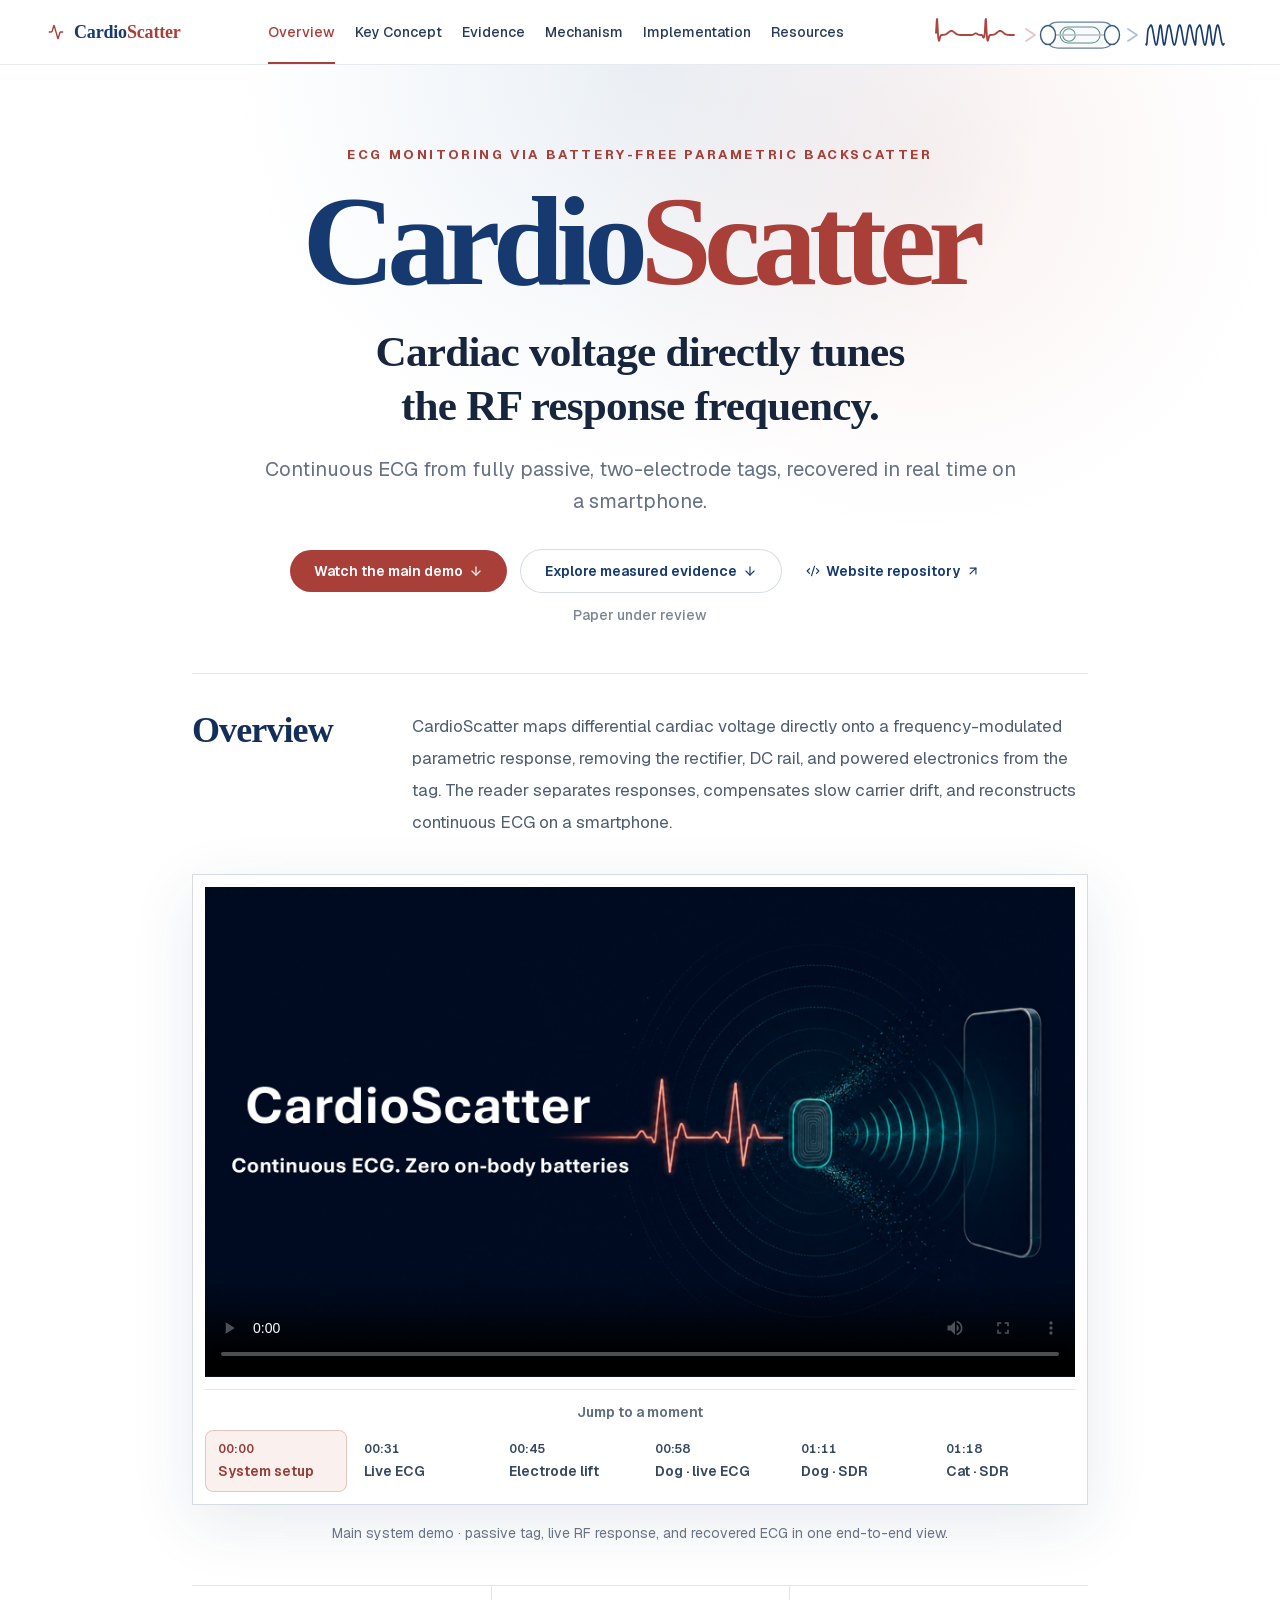
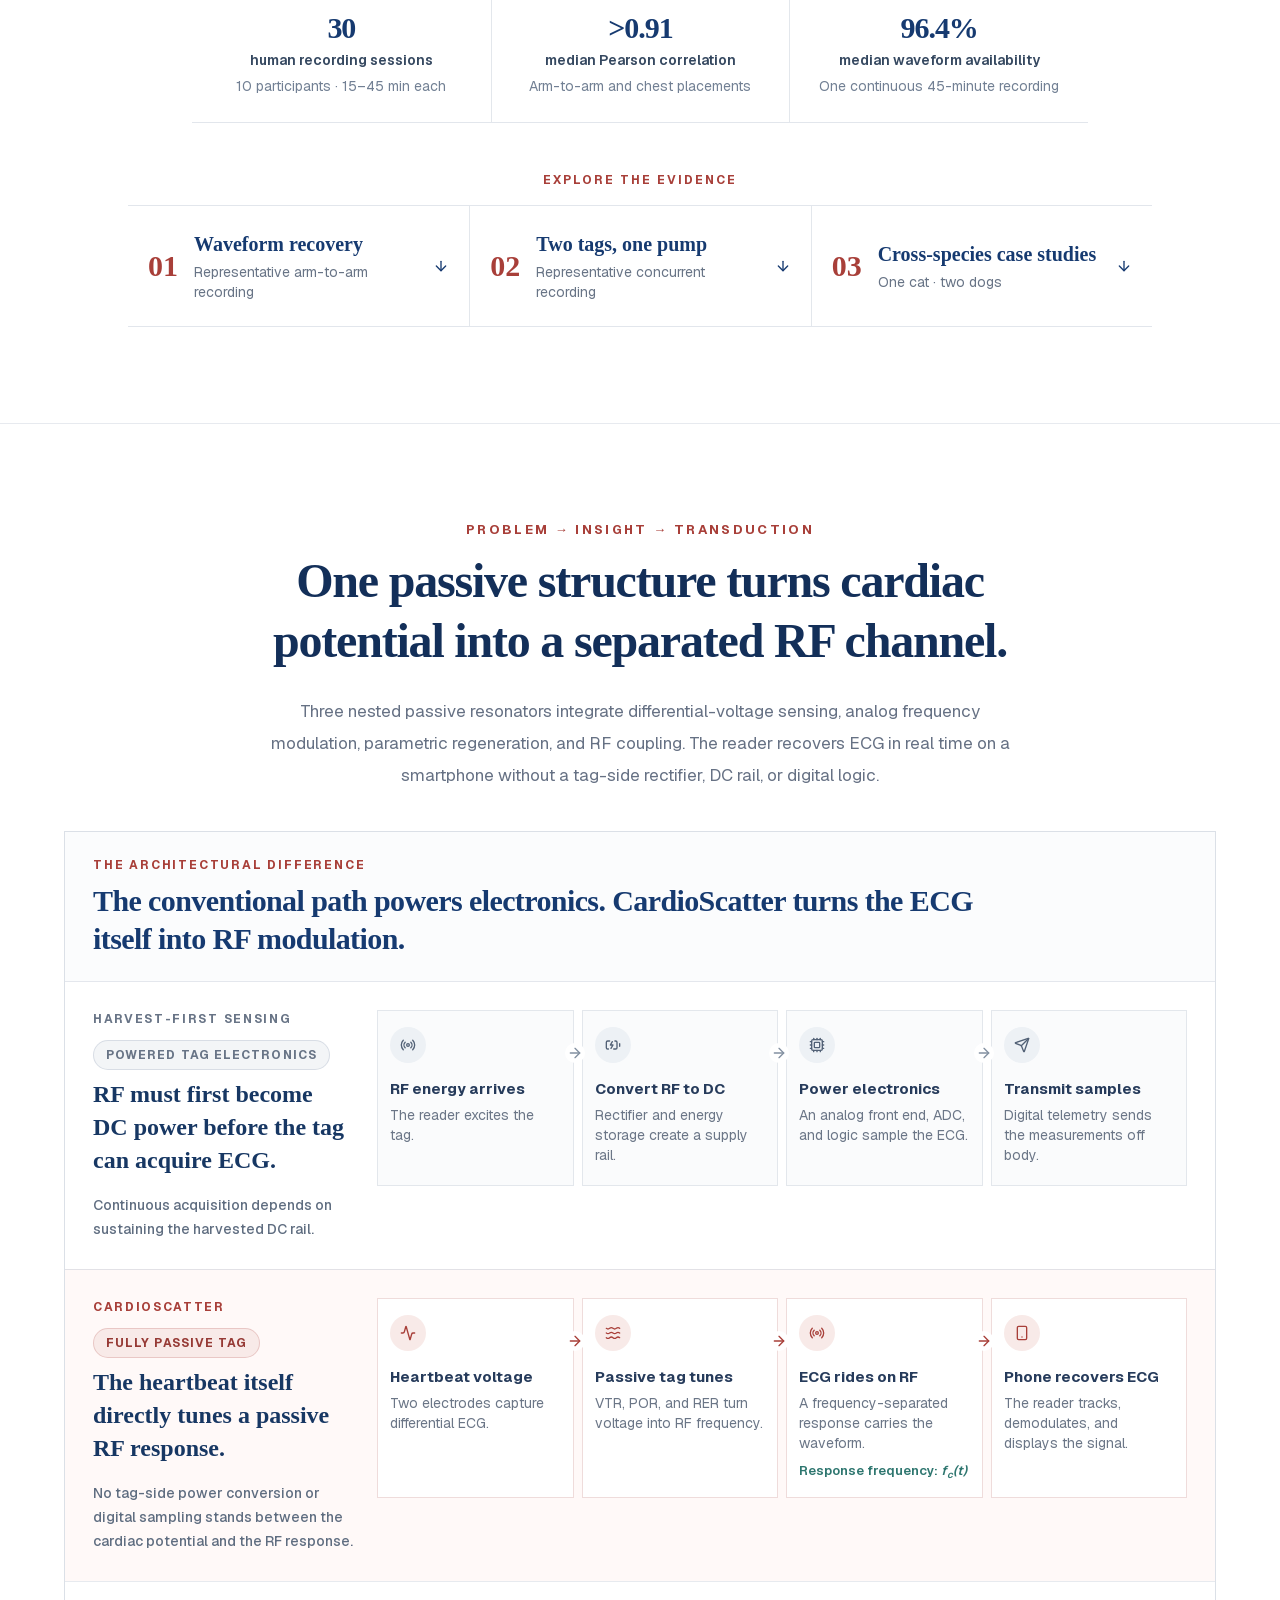
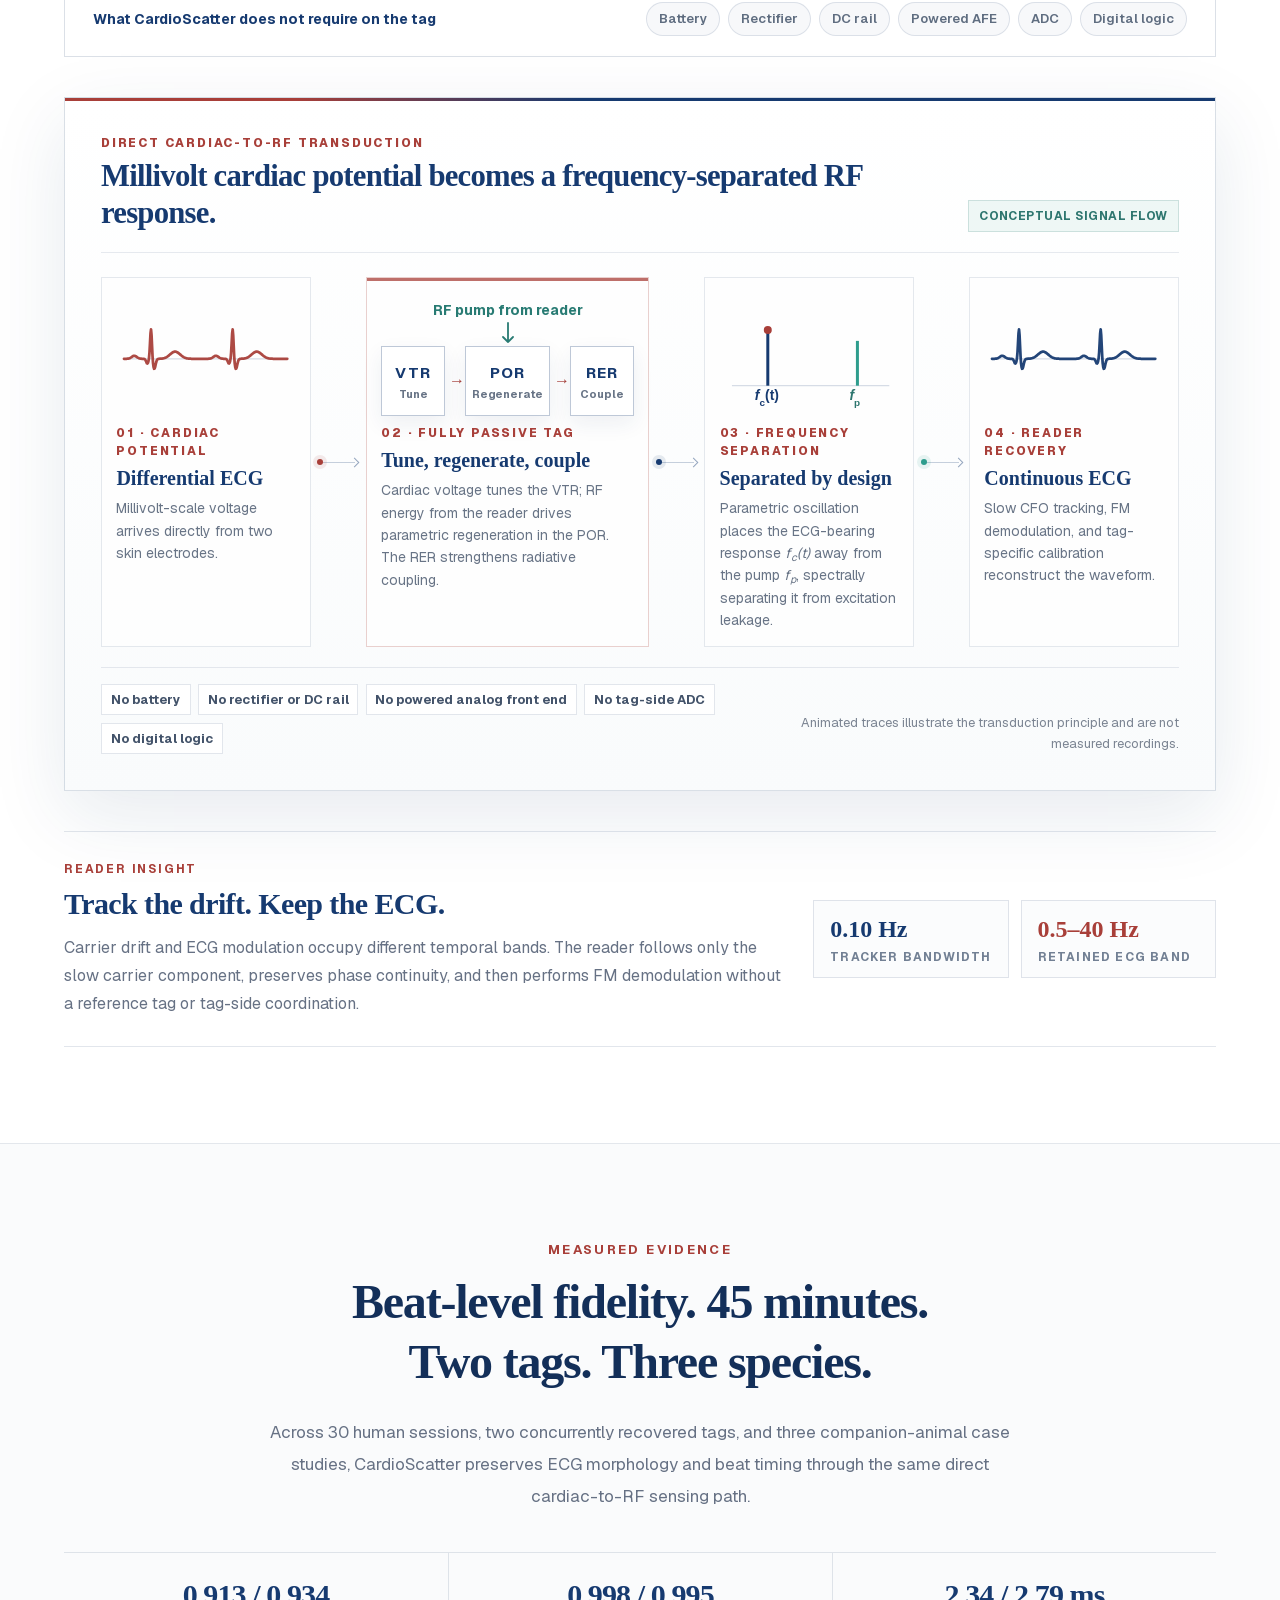
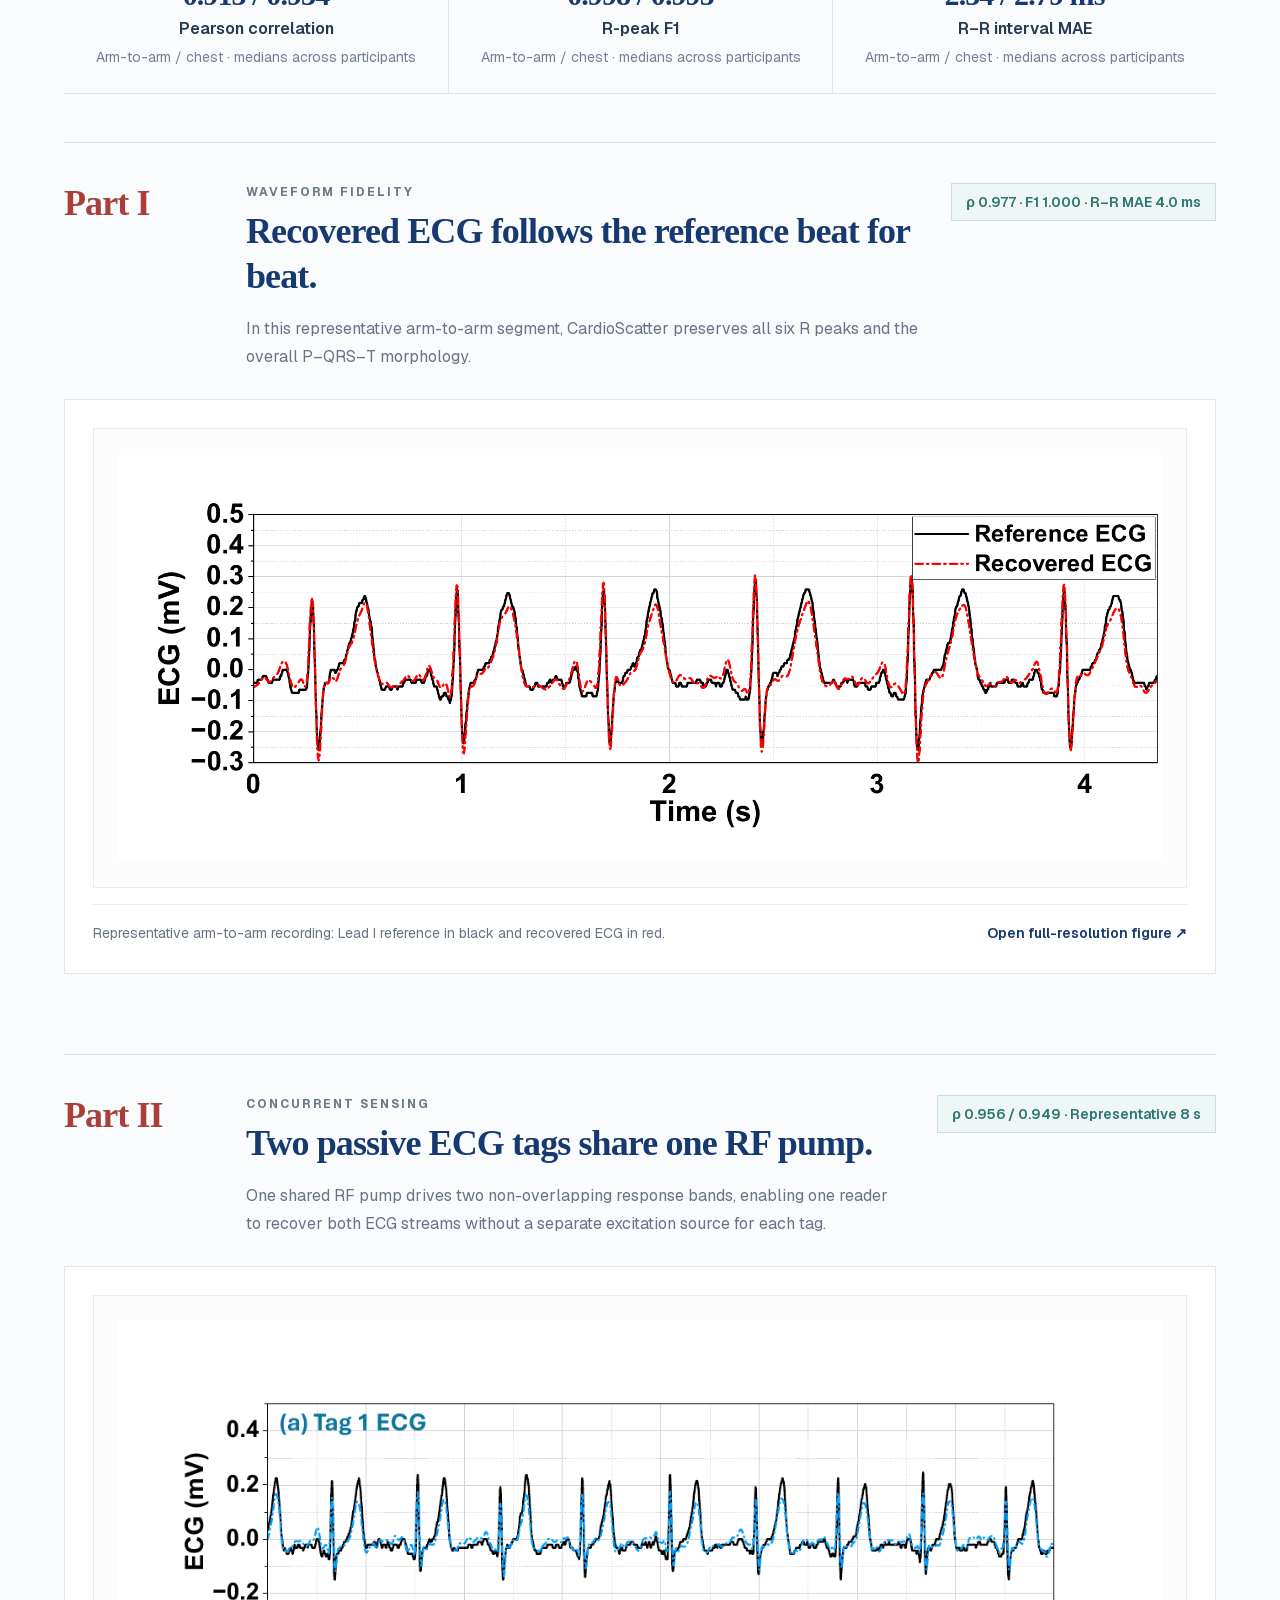
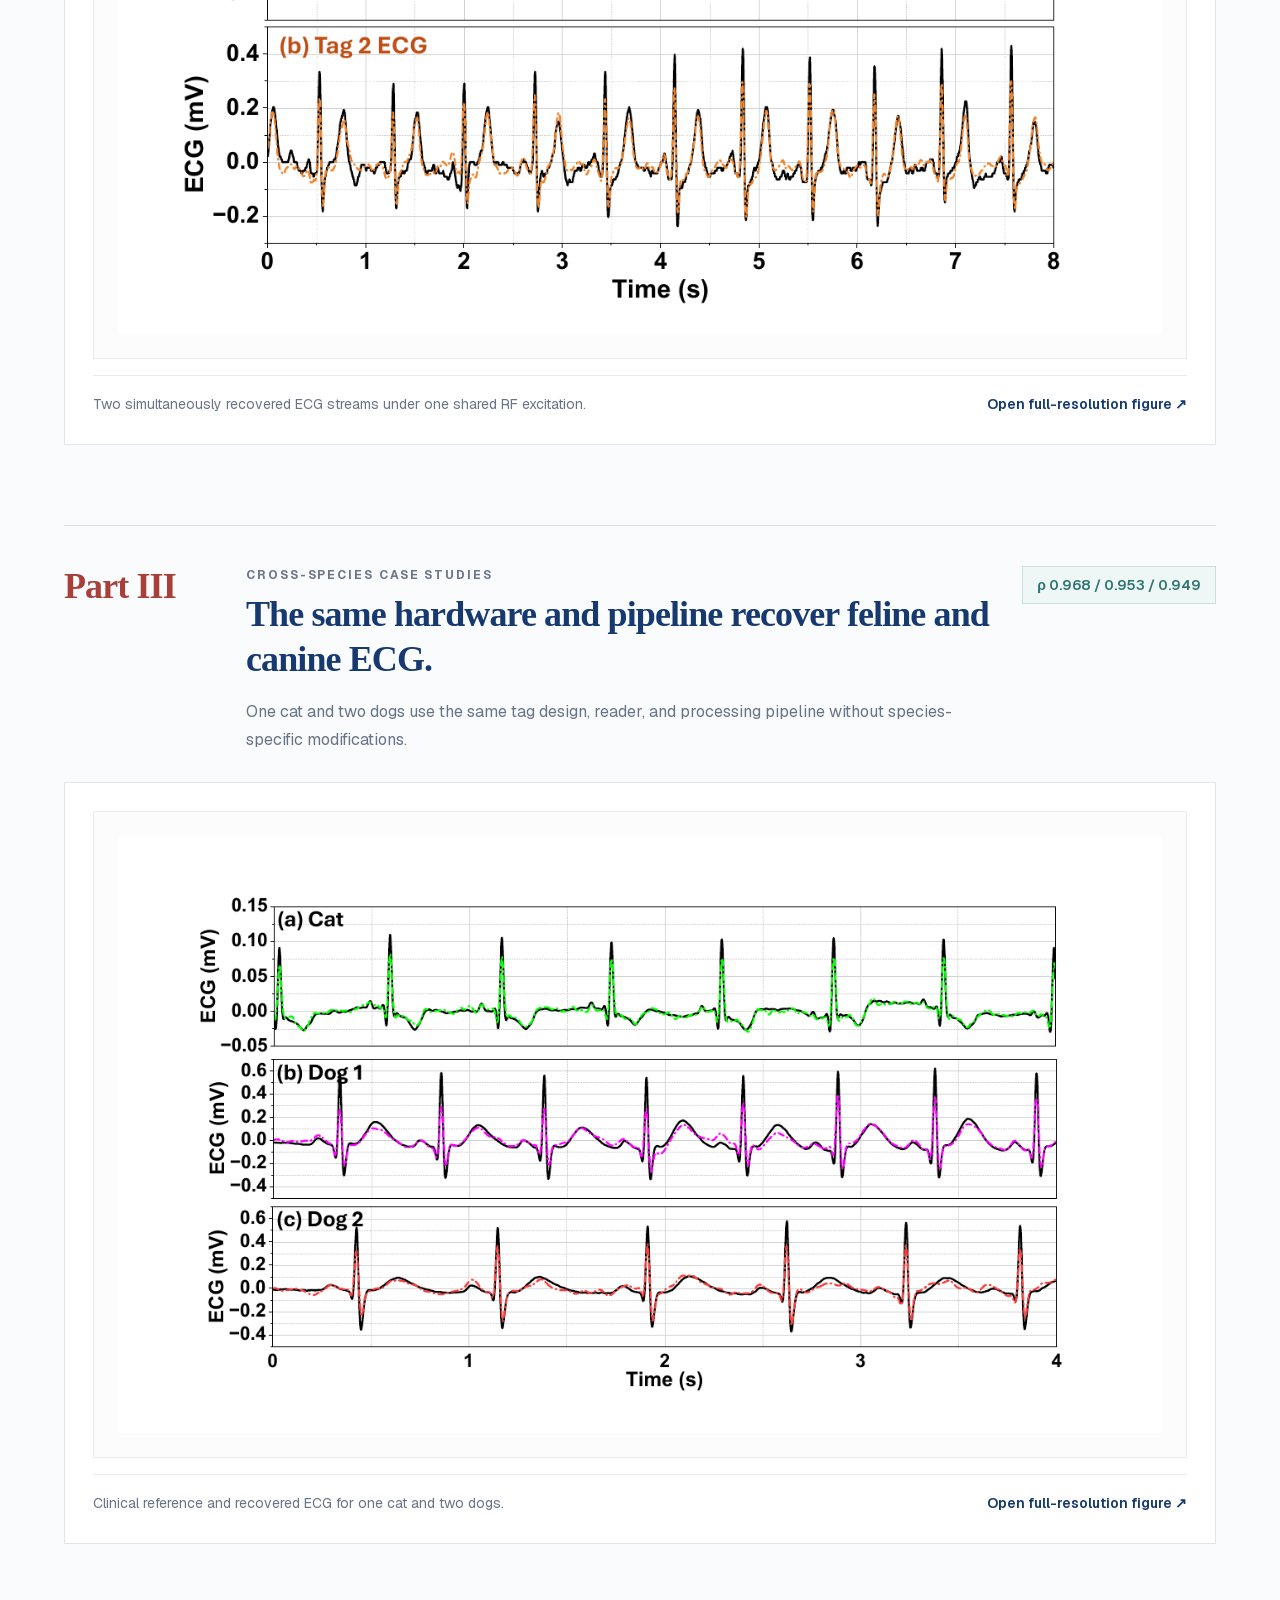
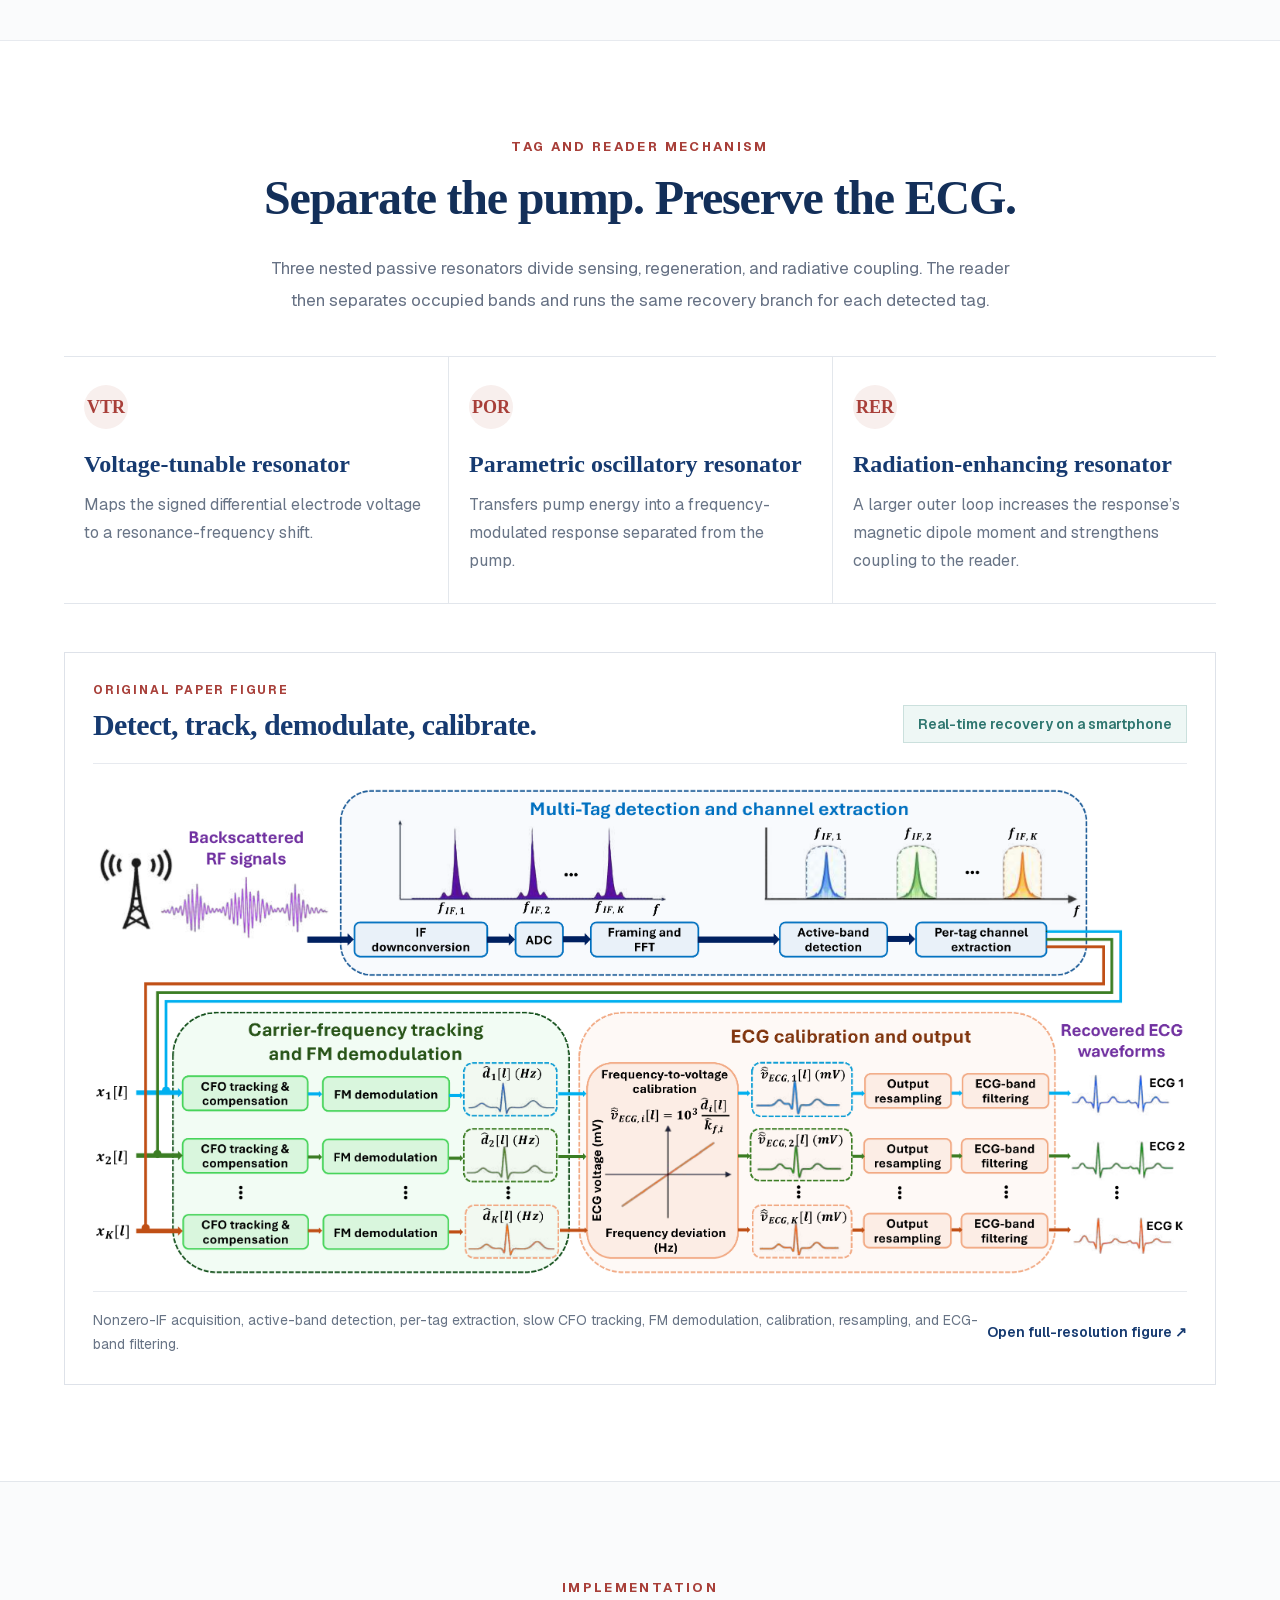
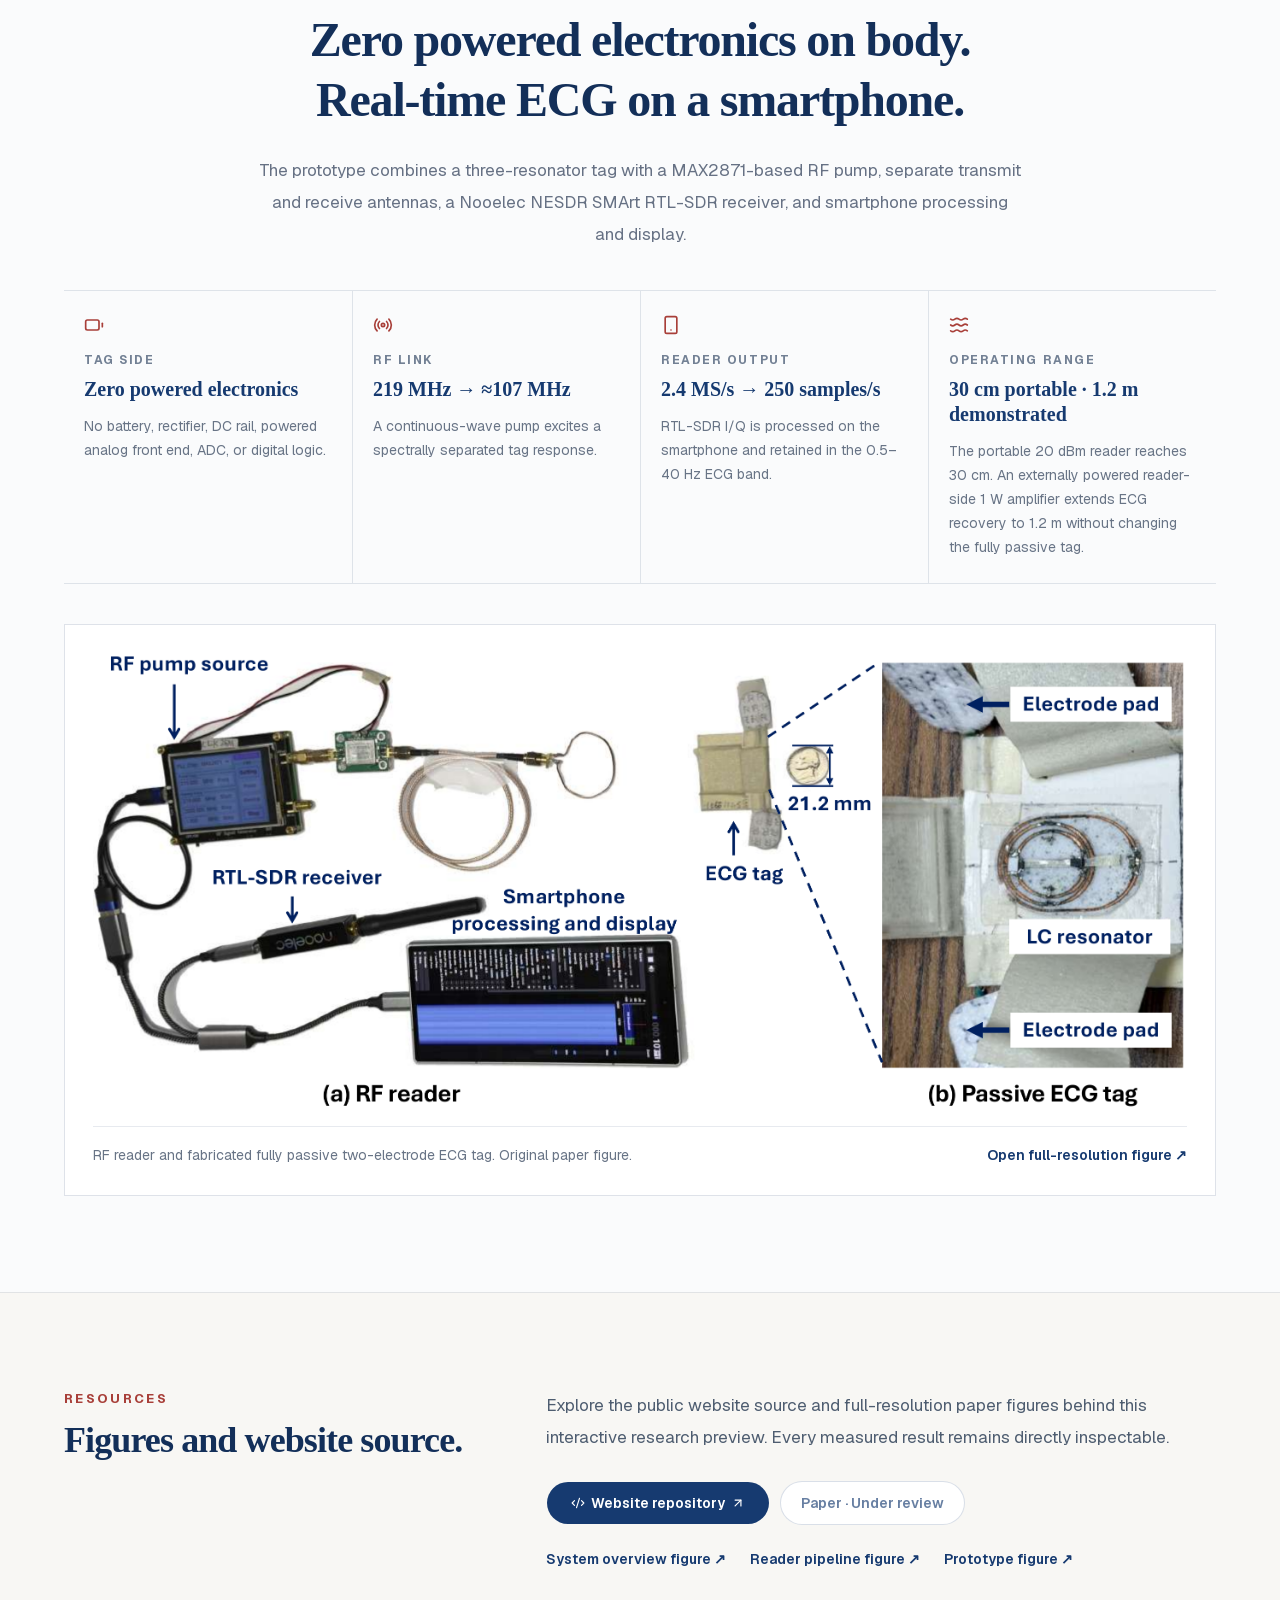
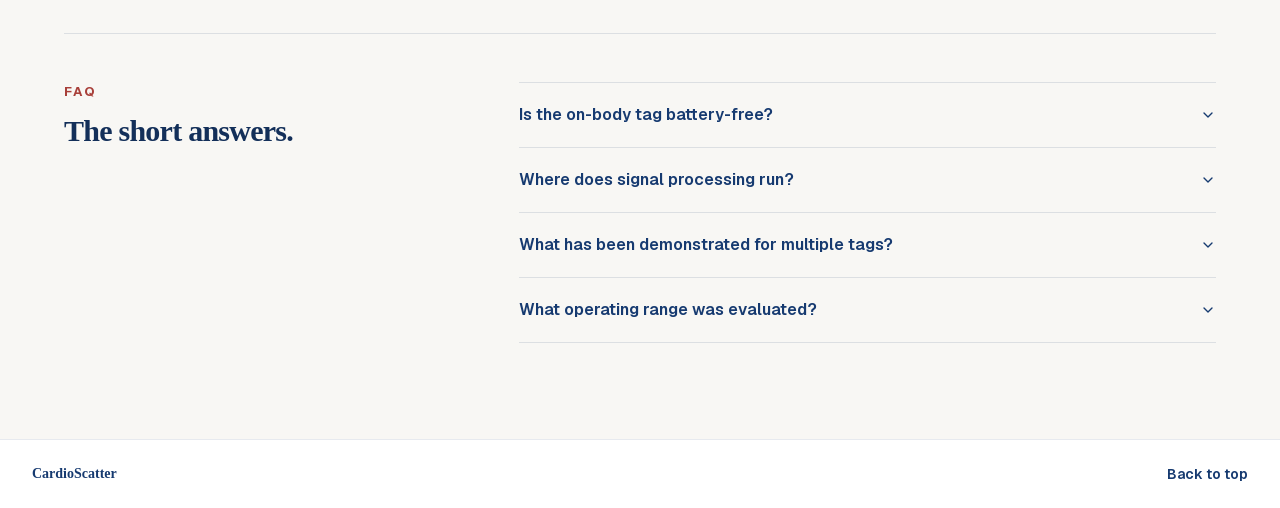
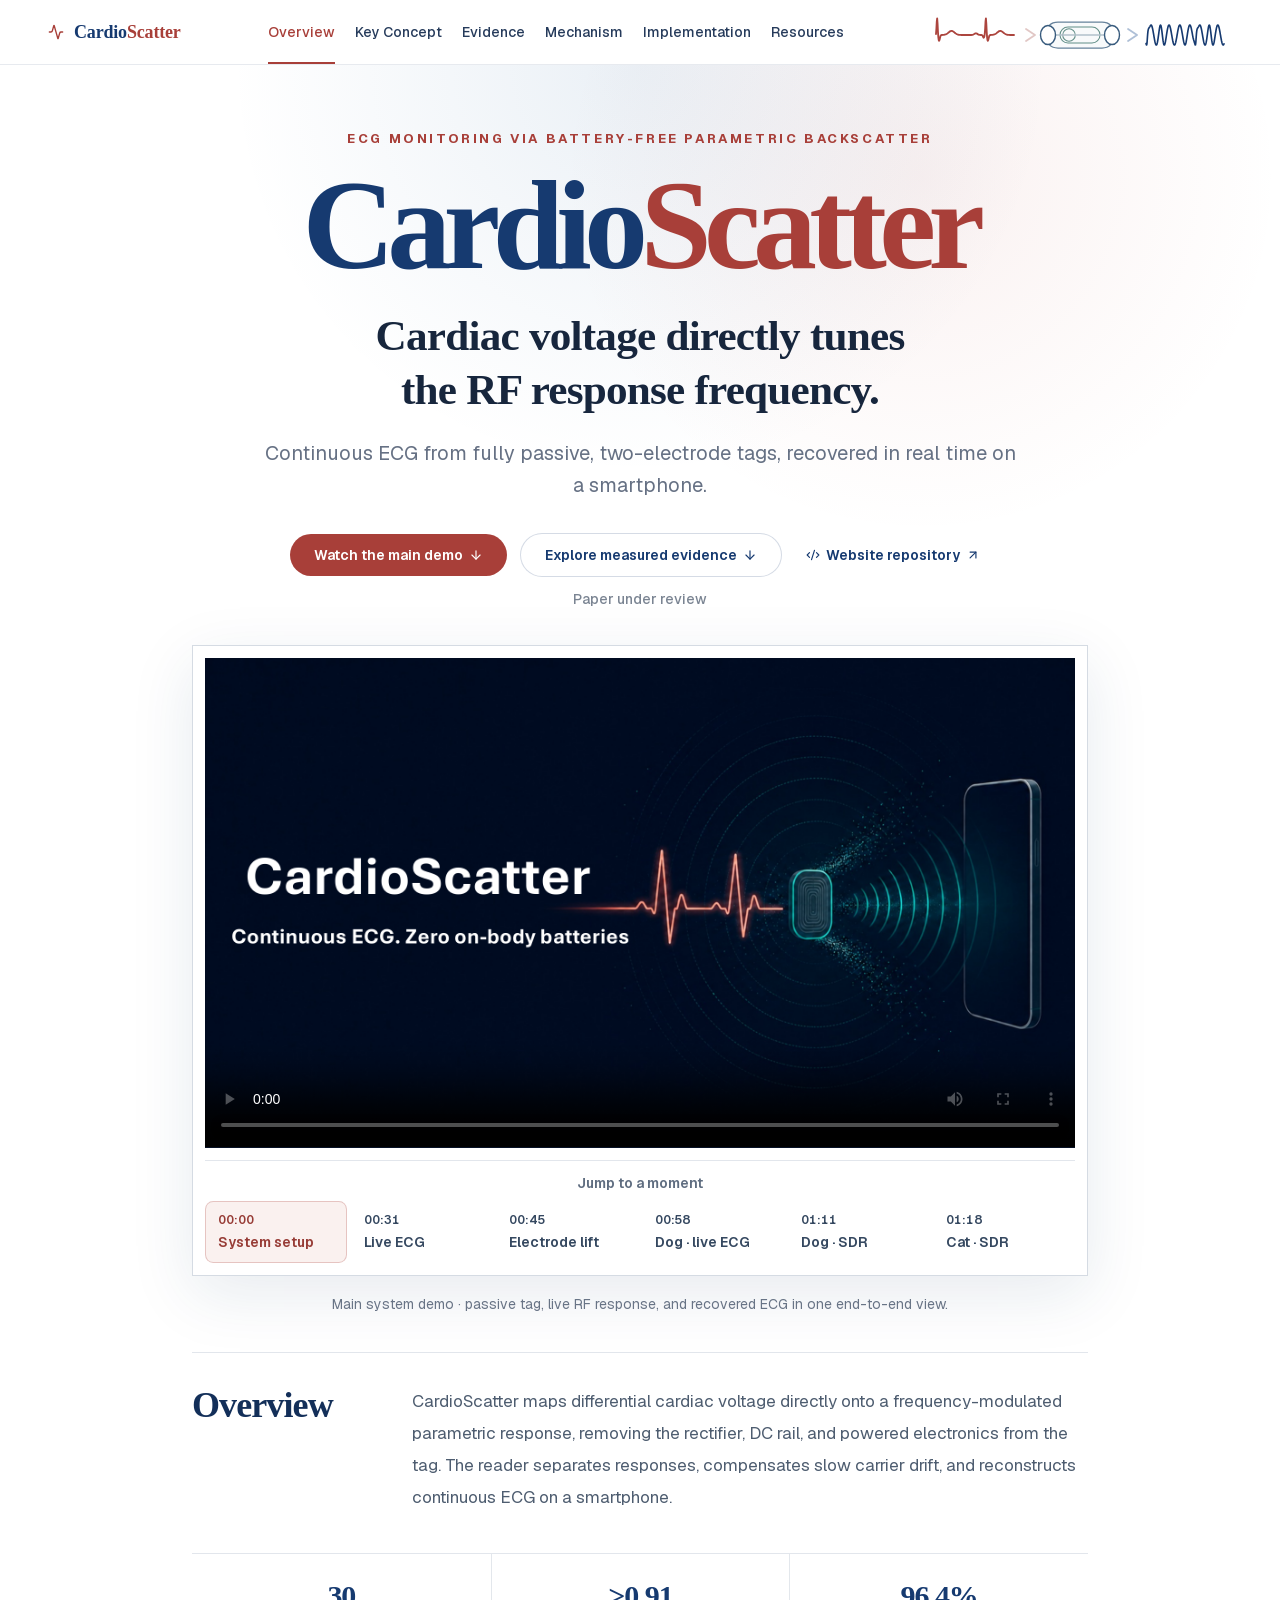
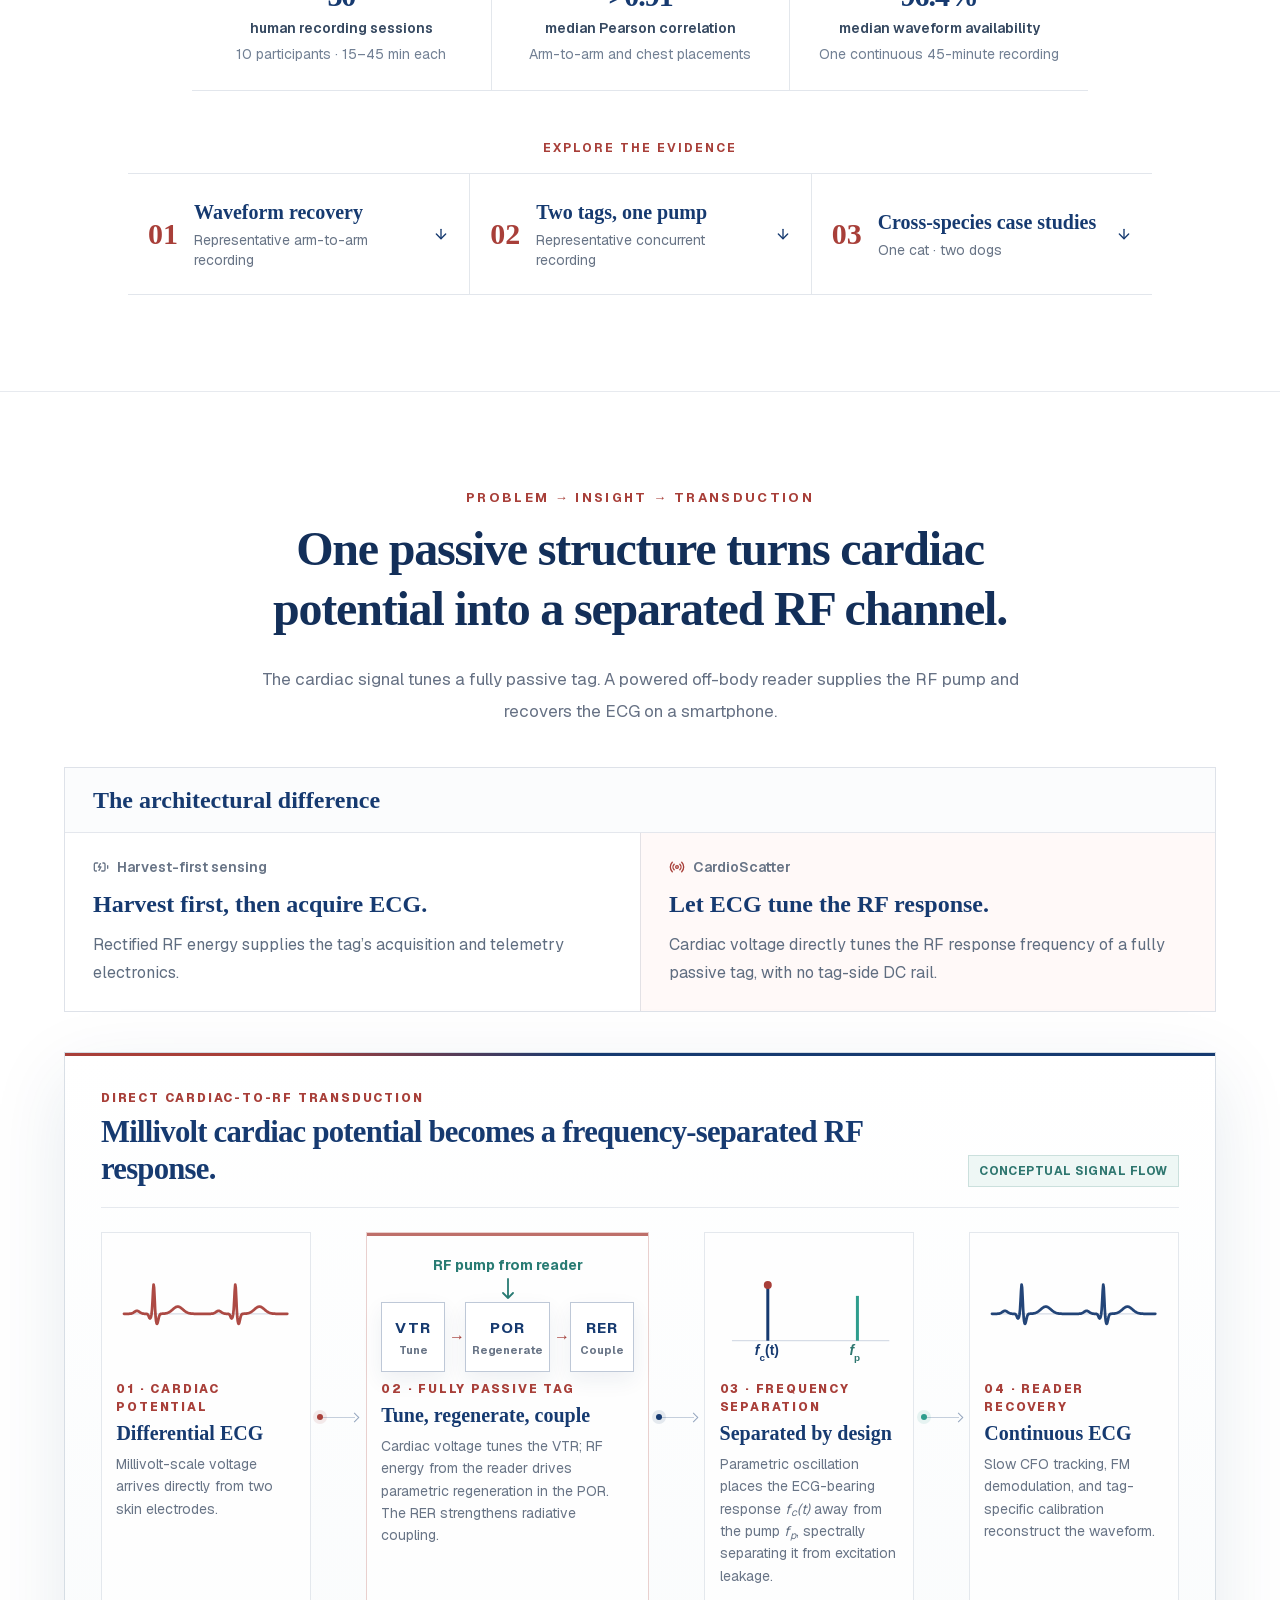
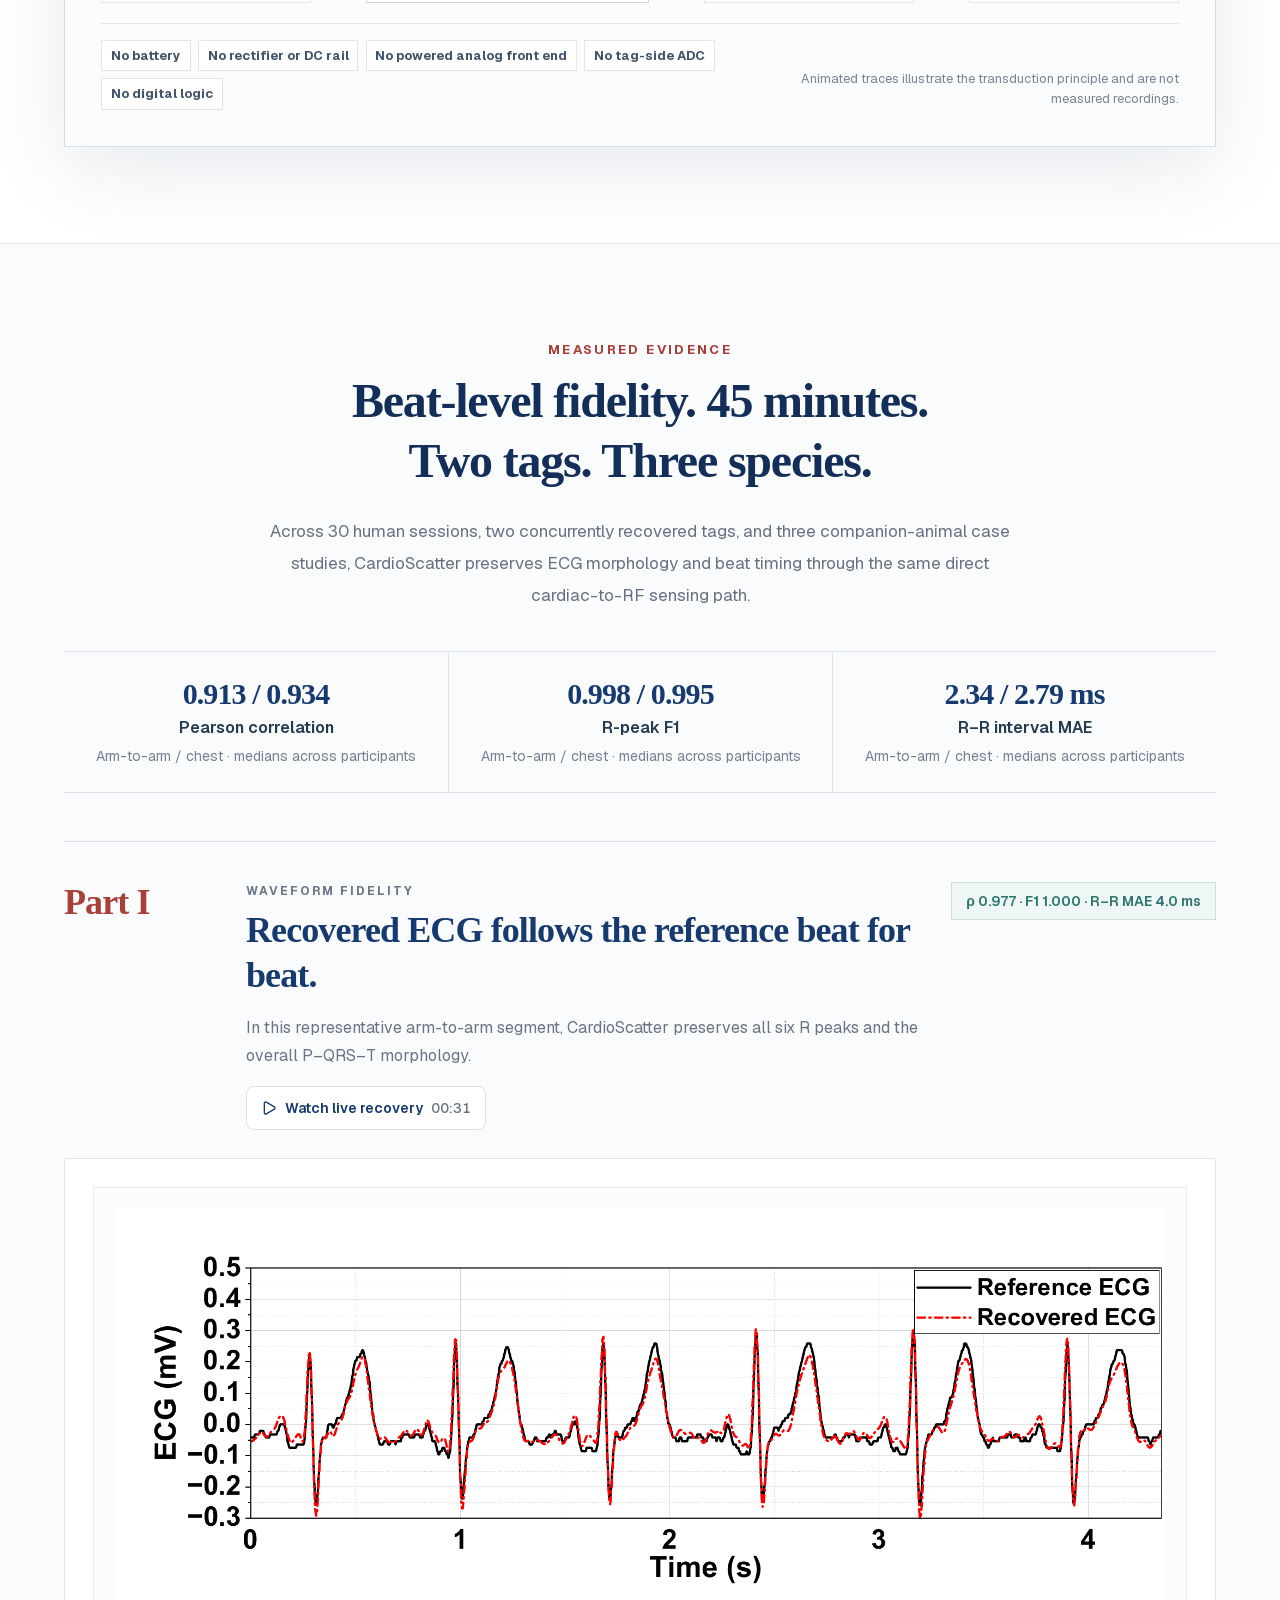
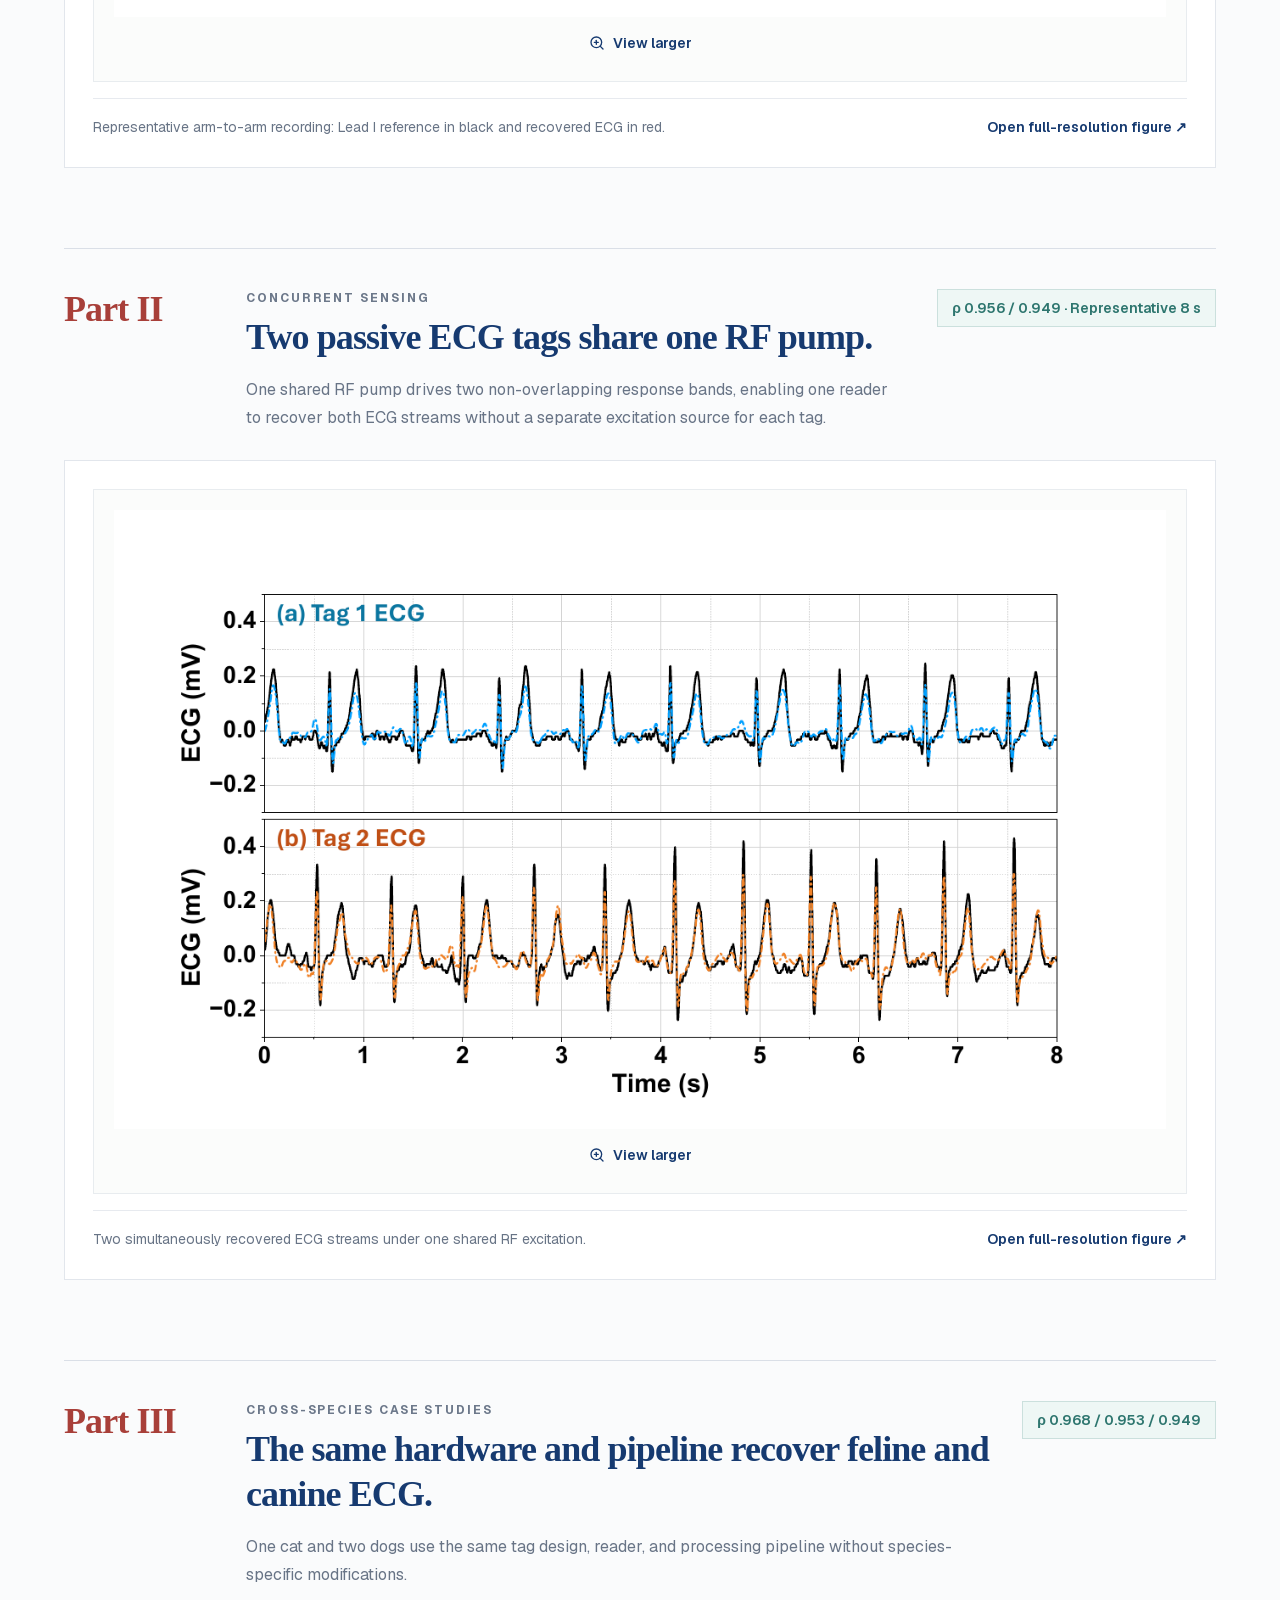
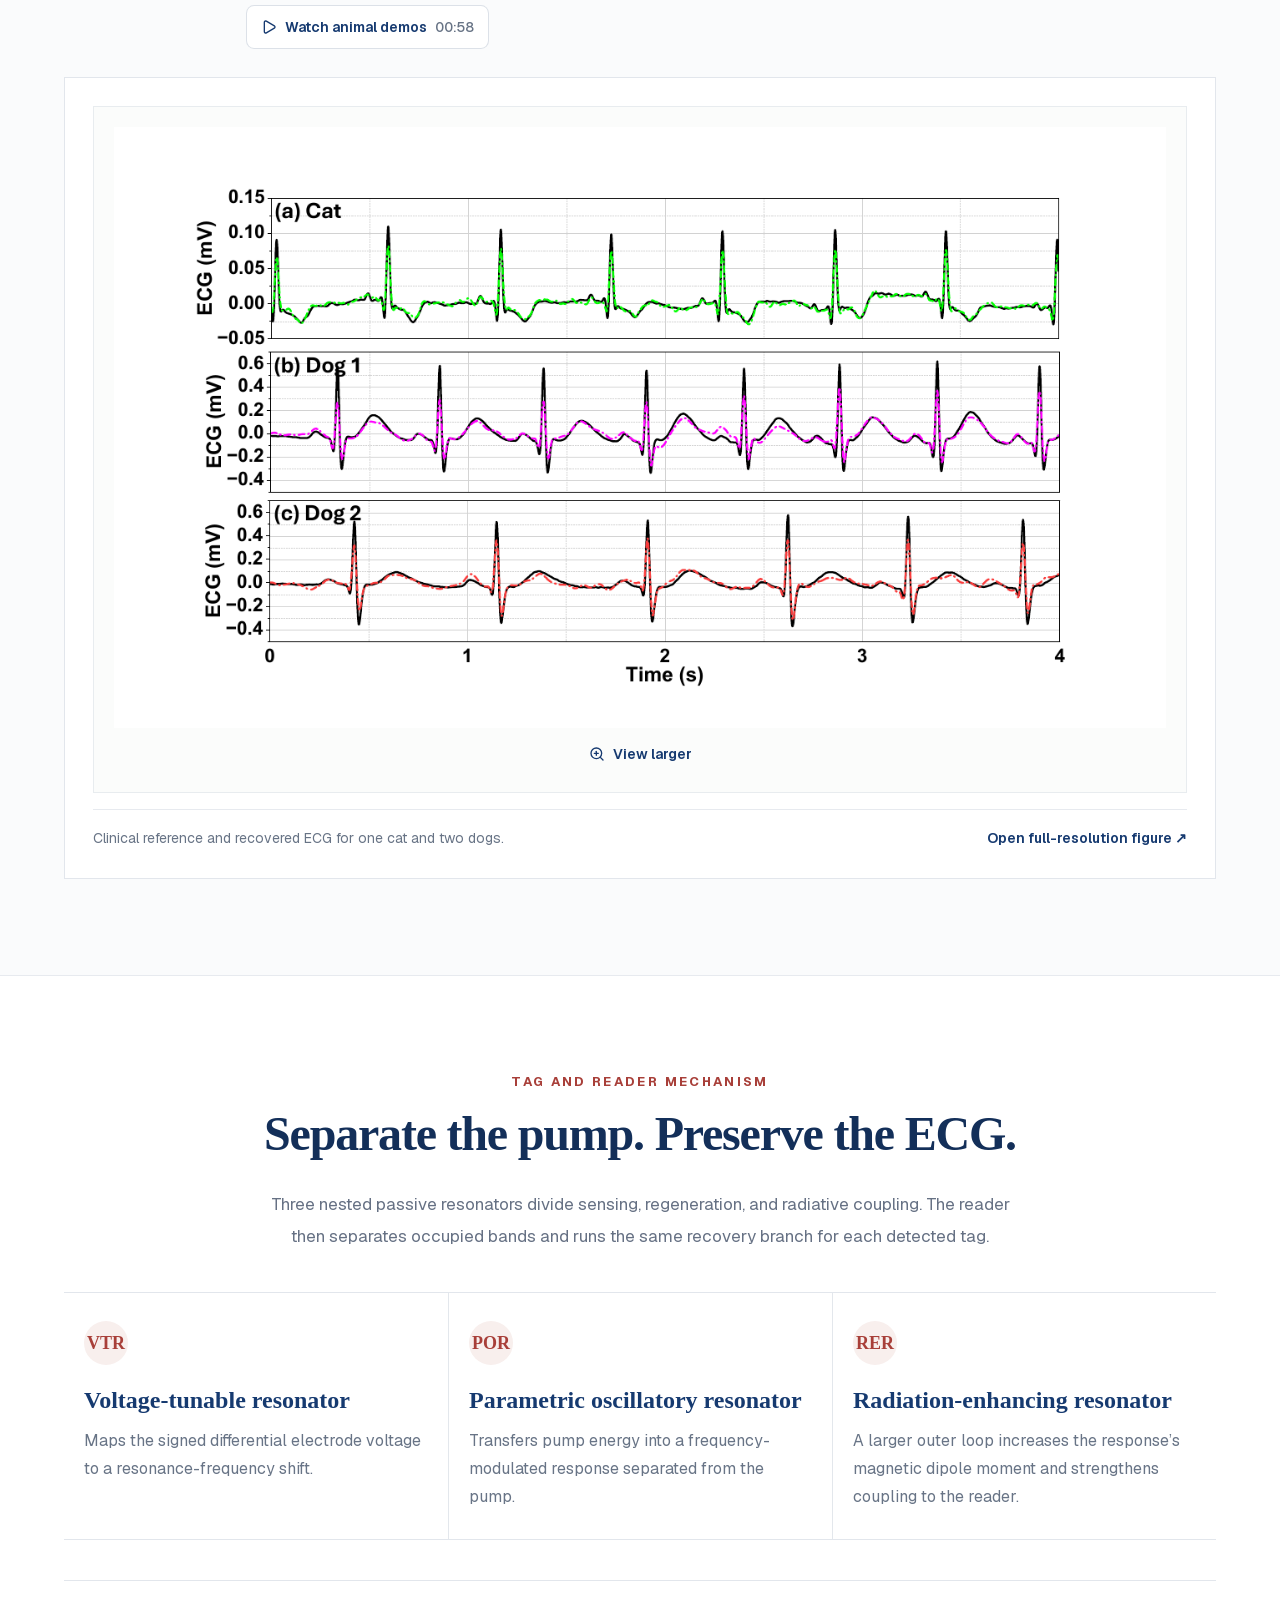
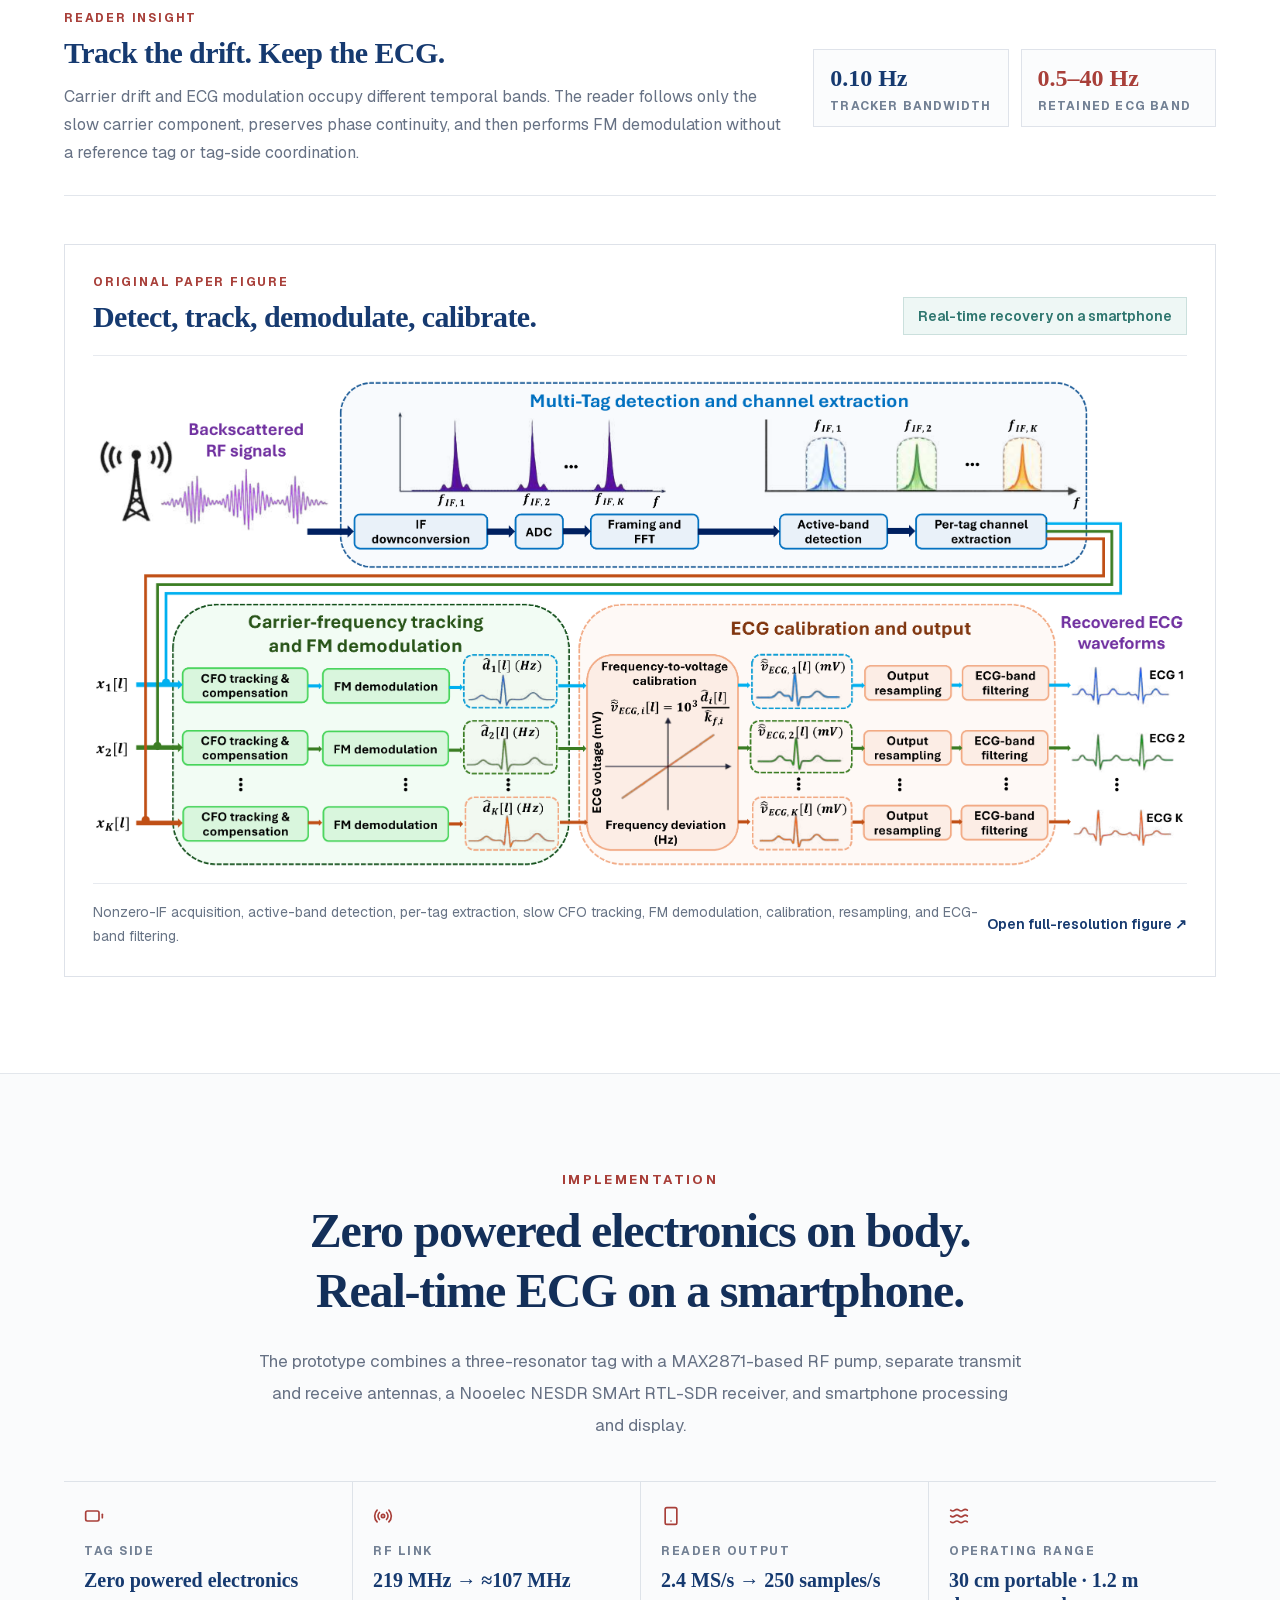
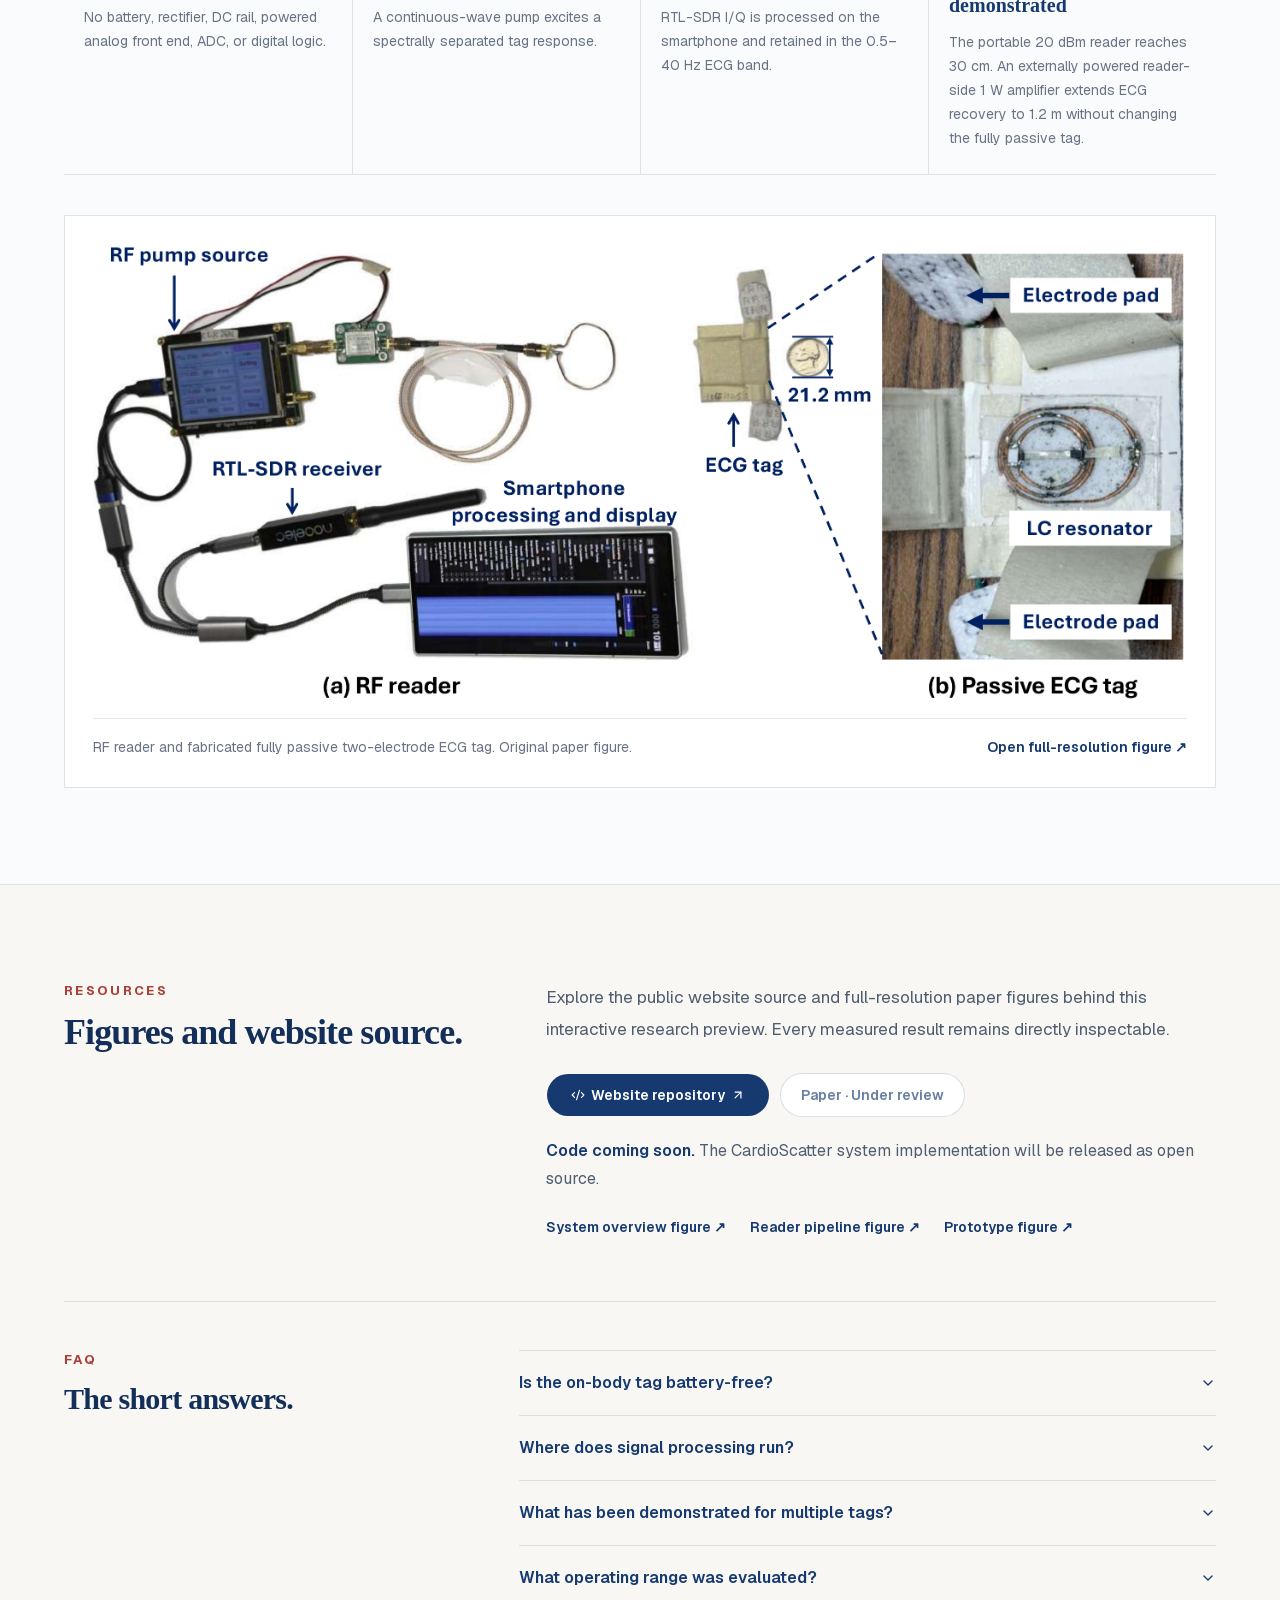
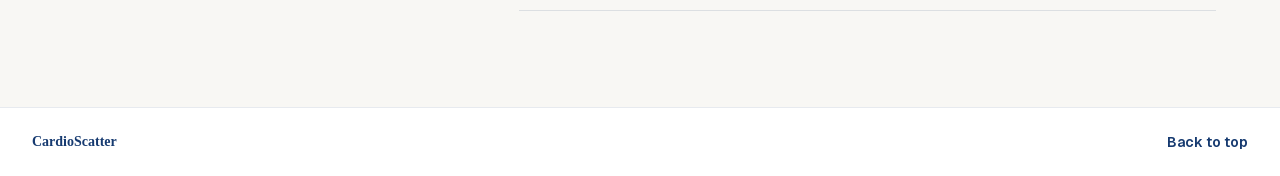
